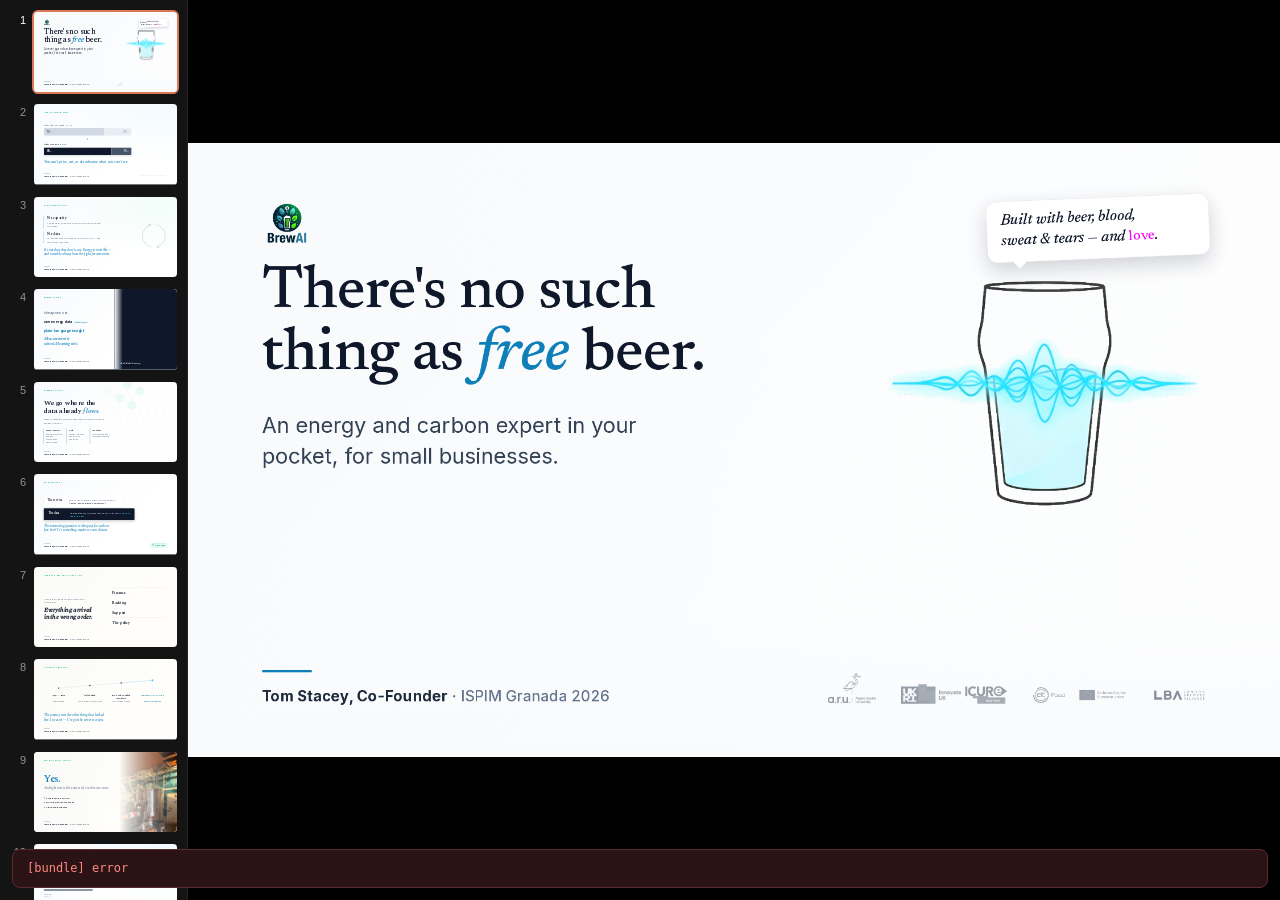
==== ISPIM.html @ 9d988092 "Create ISPIM.html Presentation" ====
<!DOCTYPE html>
<html>
<head>
  <meta charset="utf-8">
  <title>BrewAI — Conference Deck</title>
  <style>
    * { margin: 0; padding: 0; box-sizing: border-box; }
    body { background: #F8FAFC; display: flex; align-items: center; justify-content: center; min-height: 100vh; font-family: -apple-system, BlinkMacSystemFont, sans-serif; }
    #__bundler_loading { position: fixed; bottom: 20px; right: 20px; font: 13px/1.4 -apple-system, BlinkMacSystemFont, sans-serif; color: #666; background: #fff; padding: 8px 14px; border-radius: 8px; box-shadow: 0 1px 4px rgba(0,0,0,0.12); z-index: 10000; }
    #__bundler_thumbnail { position: fixed; inset: 0; width: 100%; height: 100%; display: flex; align-items: center; justify-content: center; background: #F8FAFC; z-index: 9999; }
    #__bundler_thumbnail svg { width: 100%; height: 100%; object-fit: contain; }
    #__bundler_placeholder { color: #999; font-size: 14px; }
  </style>
  <noscript>
    <style>#__bundler_loading { display: none; }</style>
    <div style="position:fixed;bottom:12px;left:12px;font:13px/1.4 -apple-system,BlinkMacSystemFont,sans-serif;color:#999;background:rgba(255,255,255,0.9);padding:6px 12px;border-radius:6px;box-shadow:0 1px 4px rgba(0,0,0,0.08);z-index:10000;">
      This page requires JavaScript to display.
    </div>
  </noscript>
</head>
<body>
  <div id="__bundler_thumbnail">
  <svg viewBox="0 0 1200 800" xmlns="http://www.w3.org/2000/svg">
    <rect width="1200" height="800" fill="#F8FAFC"></rect>
    <!-- pint glass -->
    <path d="M515 250 L685 250 L660 590 L540 590 Z" fill="none" stroke="#1E293B" stroke-width="9" stroke-linejoin="round"></path>
    <!-- liquid -->
    <path d="M548 430 L652 430 L660 585 L540 585 Z" fill="#38BDF8" opacity="0.28"></path>
    <!-- energy waveform -->
    <polyline points="360,430 470,400 520,455 560,395 600,360 640,455 680,400 720,415 840,430" fill="none" stroke="#0E84C7" stroke-width="11" stroke-linecap="round" stroke-linejoin="round"></polyline>
  </svg>
</div>
  <div id="__bundler_loading">Unpacking...</div>

  <script>
    
document.addEventListener('DOMContentLoaded', async function() {
  const loading = document.getElementById('__bundler_loading');
  function setStatus(msg) { if (loading) loading.textContent = msg; }

  // Error sink persists across replaceWith since it's on window, not the DOM.
  window.addEventListener('error', function(e) {
    var p = document.body || document.documentElement;
    var d = document.getElementById('__bundler_err') || p.appendChild(document.createElement('div'));
    d.id = '__bundler_err';
    d.style.cssText = 'position:fixed;bottom:12px;left:12px;right:12px;font:12px/1.4 ui-monospace,monospace;background:#2a1215;color:#ff8a80;padding:10px 14px;border-radius:8px;border:1px solid #5c2b2e;z-index:99999;white-space:pre-wrap;max-height:40vh;overflow:auto';
    d.textContent = (d.textContent ? d.textContent + String.fromCharCode(10) : '') +
      '[bundle] ' + (e.message || e.type) +
      (e.filename ? ' (' + e.filename.slice(0, 60) + ':' + e.lineno + ')' : '');
  }, true);

  try {
    const manifestEl = document.querySelector('script[type="__bundler/manifest"]');
    const templateEl = document.querySelector('script[type="__bundler/template"]');
    if (!manifestEl || !templateEl) {
      setStatus('Error: missing bundle data');
      console.error('[bundler] Missing script tags — manifestEl:', !!manifestEl, 'templateEl:', !!templateEl);
      return;
    }

    const manifest = JSON.parse(manifestEl.textContent);
    let template = JSON.parse(templateEl.textContent);

    const uuids = Object.keys(manifest);
    setStatus('Unpacking ' + uuids.length + ' assets...');

    const blobUrls = {};
    await Promise.all(uuids.map(async (uuid) => {
      const entry = manifest[uuid];
      try {
        const binaryStr = atob(entry.data);
        const bytes = new Uint8Array(binaryStr.length);
        for (let i = 0; i < binaryStr.length; i++) bytes[i] = binaryStr.charCodeAt(i);

        let finalBytes = bytes;
        if (entry.compressed) {
          if (typeof DecompressionStream !== 'undefined') {
            const ds = new DecompressionStream('gzip');
            const writer = ds.writable.getWriter();
            const reader = ds.readable.getReader();
            writer.write(bytes);
            writer.close();
            const chunks = [];
            let totalLen = 0;
            while (true) {
              const { done, value } = await reader.read();
              if (done) break;
              chunks.push(value);
              totalLen += value.length;
            }
            finalBytes = new Uint8Array(totalLen);
            let offset = 0;
            for (const chunk of chunks) { finalBytes.set(chunk, offset); offset += chunk.length; }
          } else {
            console.warn('DecompressionStream not available, asset ' + uuid + ' may not render');
          }
        }

        blobUrls[uuid] = URL.createObjectURL(new Blob([finalBytes], { type: entry.mime }));
      } catch (err) {
        console.error('Failed to decode asset ' + uuid + ':', err);
        blobUrls[uuid] = URL.createObjectURL(new Blob([], { type: entry.mime }));
      }
    }));

    const extResEl = document.querySelector('script[type="__bundler/ext_resources"]');
    const extResources = extResEl ? JSON.parse(extResEl.textContent) : [];
    const resourceMap = {};
    for (const entry of extResources) {
      if (blobUrls[entry.uuid]) resourceMap[entry.id] = blobUrls[entry.uuid];
    }

    setStatus('Rendering...');
    for (const uuid of uuids) template = template.split(uuid).join(blobUrls[uuid]);

    // Strip integrity + crossorigin — blob URLs from a file:// document inherit
    // a null origin, so crossorigin forces a CORS fetch that SRI then rejects.
    // The manifest bytes are ours; SRI protects against CDN compromise, not this.
    template = template.replace(/\s+integrity="[^"]*"/gi, '').replace(/\s+crossorigin="[^"]*"/gi, '');

    const resourceScript = '<script>window.__resources = ' +
      JSON.stringify(resourceMap).split('</' + 'script>').join('<\\/' + 'script>') +
      ';</' + 'script>';
    // Inject after <head> so the DOCTYPE stays first; prepending the script
    // would push the parser into quirks mode. DOMParser always emits a <head>
    // (synthesizing one if the source HTML omitted it) but may carry
    // attributes through, so match the full opening tag. slice() rather than
    // replace() keeps us clear of $-pattern substitution in resourceScript.
    const headOpen = template.match(/<head[^>]*>/i);
    if (headOpen) {
      const i = headOpen.index + headOpen[0].length;
      template = template.slice(0, i) + resourceScript + template.slice(i);
    }

    // Parse the template and swap the root element. Scripts inserted via
    // DOMParser/replaceWith are inert per spec — re-create each with
    // createElement so they execute, awaiting onload for src scripts to
    // preserve ordering (React before ReactDOM before Babel before text/babel).
    const doc = new DOMParser().parseFromString(template, 'text/html');
    document.documentElement.replaceWith(doc.documentElement);
    const dead = Array.from(document.scripts);
    for (const old of dead) {
      const s = document.createElement('script');
      for (const a of old.attributes) s.setAttribute(a.name, a.value);
      s.textContent = old.textContent;
      // text/babel scripts with a src: fetch and inline. transformScriptTags
      // does XHR against the src, but blob:null/ from a file:// origin is
      // silently dropped. Inlining makes it a plain inline babel script,
      // which transformScriptTags handles unconditionally.
      if ((s.type === 'text/babel' || s.type === 'text/jsx') && s.src) {
        const r = await fetch(s.src);
        s.textContent = await r.text();
        s.removeAttribute('src');
      }
      const p = s.src ? new Promise(function(r) { s.onload = s.onerror = r; }) : null;
      old.replaceWith(s);
      if (p) await p;
    }
    // Babel standalone auto-transforms type=text/babel on DOMContentLoaded,
    // which fired before we swapped the document. Trigger manually if present.
    if (window.Babel && typeof window.Babel.transformScriptTags === 'function') {
      window.Babel.transformScriptTags();
    }
  } catch (err) {
    setStatus('Error unpacking: ' + err.message);
    console.error('Bundle unpack error:', err);
  }
});

  </script>

  <script type="__bundler/manifest">
{"c7e0c570-17ff-48c8-aaf6-344c19794907":{"mime":"image/svg+xml","compressed":true,"data":"H4sIAAAAAAAAE8WdXXMbxxFF/woKfjWWu1h8pkxXxckfSSWKxLJCqiyWaf/7YPr2TJ+GWHlL68Xu4V6Z5y6xOEPUav3T198/bv74z+fnr4/bT6+vX/7y8PD29ja9rdPLbx8f9vM8P9wS283vTx/efnn543E7b+bNMh/aPy7zdvP29K/XT4/b9pXt5tOHp4+fXtvqdujnn768fP7z48vz5svL0/Pr7b+/W+bzdPhxt+wP07zZHdfp/OPuusa8Lm1WarbxtEzL+LoW7Q9sN/9++vz5cfv88vxhu/n6+tvLrx8etz9cD39df7n0L+xevvzjn0+vf96YpzW+2omnww3xwRm/hb19/04KUHC2wHzPHtECxHQ6cXY2PG1xNsFZirlfDtOlY+5Pl+nomD4bkULzPXzpj3zd76d9B13Px+nqoD4bkkLzPX7UKgA97K/tuwn0cFkbtYH6bEgKzff4UasA9Lie2nfzy+g6T6d+HWn2F2MLzff4UasA9HQ4TGsHPV0v7eI3UJ8NSaH5Hj9qFYCej0u7dAV6mY/tDcBAfTYkheZ7/KhVAHo5XtulK9Drsm9vAQbqsyEpNN/ho1YB6PV0iotpmffzuJr6wqAUm+8KoFgB6u29fI3raVn253FB9UV/z1/9kkod2K4Ad/eOLdu/T/upq1L2l6P0ZZfaXEIIwPAkaMA4wG1jUINHFYYgNRmLAv5iHdSlp5AWDDdqMhoFJPwg901BDSMFGFrUZDQKyPVB7vsBMP4wz3+/Xv6mJZmWE9B76Fv0w7fkx/9tehgxPKnJGBWQ/KOPbxBqzi5lGIrUpKvIAr5/HuS+N6hhpAfDjpqMRgEpP8h9W1DDmBQYYrTJaBQwRpD7jqCGMbkvjGiT0SigHQnItRmoYbxTHlRoo79FWkYbEtBrL1DEmZS9XBa/cnwUpzL9HR782gnUkCZBw4k2LsfjNLy9XE7T+FW9HxmSKkAdmg5MULajjkj2kS0ApKdhb5wwnklQfgNZLiPqG1K3UYxKCD1VqnwJ0ODwuo3CUUKYCX+0KsCkriFxG4WjhDAT/mhVgEljw+M29hdmSwgz4Y9W3+0VS5VD8DYKUgm/2FhqdC04x7A5HK9ROEoIM+GPVgWYEDo0r1E4SgiT+NGqABM+p+Z9FpAyAmWB6FUAmoRO0WseNljH5ZU6oFwB7O5djbZpf7i9Bl2i+/N1GpsBPwCfFXACkyIlEUmjwChVAEk30pmaxaOMMElfezqpR2pTs4iUESkboNl3MwC9SZ9qFqcy4mcv9C0401QnlapZRMqIlA3QrICUnqQ/Nfs1ZhmRsgGaFZBSlVSoZhEpI1I2QLMC0mRLWtRmESkjUjZAswLSpEtq1GYRKSPS1CCaFZDe2TJ51Bb9DdViok0tol0FbbK+PgNwWi2cVrHhBfaIhgW8WfJ0qs3roX2s4aH1bB8dSGn9SPitgDY8D1KAtuNOSfwIFzAmy9P+OG08nwAt5UyOp/ttFpAy4kz8pT/1ZHNa3mYRKSPS1CCaFZAmm9PyNotIGZGmBtHsu+2zkuPpfpv7i7RlxJ96Rd+CM50cT/fbLCJl/Cpjg2hWQErH0/2aRaSMSFODaFZASsfT/ZpFpIxI2QDNCkjp9yR+X4hJKbGyA7oVsGa7J+9rMZSwjusq1WDBAt7duz5t02GNO/[base64]/PHo31iIHn1I2GyAtowOkgB2o47JfEjXMCYfE7P47TxfAK0lDPZnJa3WUDKiDPxl/7Uk81peZtFpIxIU4NoVkCabE7L2ywiZUSaGkSzAtJkc1re5v5ybBmRpgbRrIA02ZyWt1lEyvj1xAbRrICUNqflNYtIGZGmBtGsgJQ2p+U1i0gZkbIBmhWQ0uRJ8b4Qk1JiZQd0K2DNHk+G12K8+a/juko1WLCAd/euOXUjXrufUcdPx7aVGXcSzlPeDxRwApPiJBFJo8AoVQBJPVKb/d47u0HUMsIkfe3ppB6pzX77XSNSRqRsgGYFpNQjtdnvwGtEyoiUDdCsgJR6pDb7TXiNSBmRsgGaFZBSj9Rmv+POribLiJQN0KyAlHqkNvtNd41IGZGyAZoVkCY9Upt+310jUkakbIBmBaRJjpSm33rXiJQRaWoQzQpI78SYlOl33+mt02KiTS2iXQVtErx+03fa/[base64]/irgBCbFSSKSRoFRqgCSeqQ2NYtHGWGSvvZ0Uo/[base64]/pTz3ZnJbXbETKiDQ1iGYFpMnmtLxmI1JGpKlBNCsgTTan5TX7y7FlRJoaRLMC0mRzWl6zESnj1xMbRLMCUtqclvfZiJQRaWoQzQpIaXNa3mcjUkakbIBmBaQ0eVJ8XxiTUmJlB3QrYM0eT4b3RX/[base64]/oV4GbXK9f+h3XF8L1ZwQMFbBJdCwAzmZPIvXFxW7/V2xZFvuooJvMj8FrBcgheOKStiU6amqBP1AAmhSf3M/Tl84saWthk+ST/X1hTP4oIMHmGrUvgiT6tAPwhUH5k3+Em4ugYgFukn3aBfjCoPzxP8LNRVCxADcJP+0EfOEvUHsGkHBzEVQswE3ST7sBXxiUPwjIL7RUBBULcCn+tCPoC4PypwEJNxdBxQJcyj/tCvrCoPyRQMJNRVixAJfyz9uCsTIsfyqQgFMVliwAzvrPO4O+6qZY44LLbVLT/wN0+78H/fxf/aks8WVoAAA="},"935e0eac-1ace-4b3b-9356-abe770cc84ca":{"mime":"image/png","compressed":false,"data":"[base64]/F7EJ1gNTH0rImLwIUCAAAECBAgQIECAAAECBAiMsUDj3MVGO6VjIdROvjiMWkxrYXt7o7m6tPHiPb8TIECAAAECBAgQIDC5AnFyh2ZkBAgQIECAAAECBAgQIECAwCQKnDl/+VSt3b6UUpjOxvdS8HnAmDdDDM2U0vIfW607D1aXHh/[base64]/19hD+zILT+mxG+36sJECBAgAABAgQIEMgpUM/ZXnMCBAgQIECAAAECBAgQIECAQG6BzsrLqRD/MSs0qhWgL4whnjjx01M//OZf1//[base64]/[base64]/dWFv7d038hpL/M/i0W8o4srD1z/vKpQmopQoAAAQIECBAgQIDAwAWmBv4GLyBAgAABAgQIECBAgAABAgQI7CeQYiM7DzTfJ4blre3t9x+sLj1+sdC9lcU72bU7jXMXb7dT+E32/eiLz/Tye63Vms6ef9hLG88SIECAAAECBAgQIDAaAStBR+PurQQIECBAgAABAgQIECBAoNICjZm5E1kAejwfQlq8d3fhV/sFoHvrNu8uNFO99ovsWrZitP9Pillo60OAAAECBAgQIECAwFgICEHHYpp0kgABAgQIECBAgAABAgQITJZAu17Pt7VsCo+2Wq0Pu1W5v3zrYQrpWrfP7/tcO7y973UXCRAgQIAAAQIECBAonYAQtHRTokMECBAgQIAAAQIECBAgQKAKArWTeUaZYvr4VStAX6x/f2XxdsjC0xevd/177pWrXb/JgwQIECBAgAABAgQI5BQQguYE1JwAAQIECBAgQIAAAQIECBAYvsAfW63OeZ+9f2K81Xuj71ucOX853wrW70v5RoAAAQIECBAgQIDAAAWEoAPEVZoAAQIECBAgQIAAAQIECBA4QCCmPGHieq+rQJ/2ohbT2tPv/[base64]/N1V5jAgQIECBAgAABAgSGJiAEHRq1FxEgQIAAAQIECBAgQIAAAQJPBXa2lc2/svJkJwg9c/7yqad19/s5PTt/JYb4V/vd6+VaTKnZy/[base64]/fepi9eX00b+/trSmkm7218DQBAgQIECBAgAABAqMUEIKOUt+7CRAgQIAAAQIECBAgQIBAxQXGIlzMzi69v7J4u+JTZfgECBAgQIAAAQIExkpACDpW06WzBAgQIECAAAECBAgQIEBgsgSehIulXg2aYvp4stSNhgABAgQIECBAgMDkC0xN/hCNkAABAgQIECBAgAABAgQIEDhIYPdcztb1FMLCqFY71mK41k7h7w7q44ivr4/KpTPus+cu/iak+HCr9d3NB6tLj0ds4fUECBAgQIAAAQIExkagPjY91VECBAgQIECAAAECBAgQIECgMIHTM3PHfvzTt/+3mML/GkI8EVN8+0c//tnt33/95VZhL+my0Ma/rm+c+OmpH2aP//sumwztsVSvzT367w//x9BeuOdFZ2bnL8UQ/0t2qTEVa//pjbdObnzz1fp/3/OIrwQIECBAgAABAgQIHCBgO9wDYFwmQIAAAQIECBAgQIAAAQKTKjA9O3/lSH3qX7Lwc/7ZGGM4fqT+2pVnvw/5y7fb250tZ0u1LW52Xumv7y/fejhkip3XdULqLJi++uzd2fxk8/U3Z2fnv+is3n123RcCBAgQIECAAAECBPYViPtedZEAAQIECBAgQIAAAQIECBCYOIHGuYuNdjt8GnYCtX2Ht1lrbf+8ubq0se/dAV9szMydaNen/jF7zdEBv6qL8mnx3srie108OJBHzs5e+iCElP076JMWt1qtD22Re5CP6wQIECBAgAABAlUXEIJW/S/A+AkQIECAAAECBAgQIEBg4gV2w8X6J9lKwulXD3a04d/[base64]/sZ0Xl+r2VhZ8Ps78vvms3wK3/prvVqy+27u/3GNK1tZXFm/21LqbVzpbFKfxdf9XSWq3Ven9U2xn312etCBAgQIAAAQIECAxGoD6YsqoSIECAAAECBAgQIECAAAECoxDobKV6/Kd/+kUWgP7P2fuP9NmHHx1/6+Q3j75af9hn+9zNfv/1l1vffLW+8MZbb3dqNXIXPLzAeqrX5u7dXVg+/LHB3z3+k1NZ8Bt+1N+b4olUq13pmH3z1cO1/mpoRYAAAQIECBAgQGAyBGqTMQyjIECAAAECBAgQIECAAAECBDoCfwjhcbaV6g/zanRWkXZWY+atk7d957zLWmv7z0JIi3lr7dN+s7P6s7Pq9f7yrZEFvk/71Vm9m30/+fR3PwkQIECAAAECBAgQ6F/AStD+7bQkQIAAAQIECBAgQIAAAQKlE+isoMxWcT7OQszuz5TcfxRHpmr1bDXm6FcUbnz95eNsVeidN3/8s4VUi1nAG09kXe53lWuWp4ZHKaZrf2y1/pf/57/+n6VYMdkJnDPv/yvXuDrzmI1tq739fufvoPOrDwECBAgQIECAAIGqCjgTtKozb9wECBAgQIAAAQIECBAgMNECZ2fnvyjiPM3OKsyynTF5dvbSB1nal/3r75Ot/Px3/bUcXKvpcxc/Sim8k/cNKaRf319ZvJ23jvYECBAgQIAAAQIExl3AdrjjPoP6T4AAAQIECBAgQIAAAQIE9hGoxXhjn8s9X2rX65/03EiDngQ657gWEYBmwfCaALQneg8TIECAAAECBAhMsIAQdIIn19AIECBAgAABAgQIECBAoLoCzbsLzSwUK+AczTjdOHexUV3JwY+8qKA51evXBt9bbyBAgAABAgQIECAwHgJC0PGYJ70kQIAAAQIECBAgQIAAAQI9C2y1Wh9mjTZ7bvhCg3Y7fPrCJb8WJLAbMMfp/OXS4v3lWw/z11GBAAECBAgQIECAwGQICEEnYx6NggABAgQIECBAgAABAgQIvCTwYHXpcXYu6Gcv3ej1QgzHp2fnr/TazPOvFigoYN58Eni/+oWeIECAAAECBAgQIFARASFoRSbaMAkQIECAAAECBAgQIECgmgL3Vm7fCCk8yjv6FOLV0zNzx/LW0f57gbOzlz4IWcD8/ZV+v8XPdgPvfttrR4AAAQIECBAgQGDyBISgkzenRkSAAAECBAgQIECAAAECBJ4XiKmzLW7ez9HXp6au5i2i/a7AbqCc3s3tkQXcO0F37kIKECBAgAABAgQIEJgsASHoZM2n0RAgQIAAAQIECBAgQIAAgZcE7q0s3gkhrb10o8cLKYV3zpy/fKrHZh7fR+BIvf5RdvnoPrd6u1RMwN3bOz1NgAABAgQIECBAYAwEhKBjMEm6SIAAAQIECBAgQIAAAQIE8gqkev1a3hqd9rHVul5EnSrX2A2S43x+g7S2G3Dnr6QCAQIECBAgQIAAgUkTEIJO2owaDwECBAgQIECAAAECBAgQ2Efg/vKthzGGz/e51eOlOH12dv5Cj408vkegqCC51mq9v6esrwQIECBAgAABAgQI7BGY2vPdVwIECBAgQIAAAQIECBAgQGCCBb7d3v74SH3qYjbEfNuwptjZyjXbYnewn865mT+YmjrVSulEDLU3Qmi/mb3xjZDSmyH2/+4sxP1it3Wt2flZi2mtVas97gTF/VftruVugBynu3v64Kc6gXZzdWnj4CfcIUCAAAECBAgQIFBtgRz/X4Zqwxk9AQIECBAgQIAAAQIECBAYR4Hp2fkrKcQCtrSNN+6t3L5RlEFjZu5Eu17PzhutnczCzka28W7n7NF8YW1/nVvPzk9dz/4Lk9/GGNebdxd2gtL+Sj3fqhPqHqlN/d9ZgHv8+Ts9/7a51dr+0werS497bqkBAQIECBAgQIAAgYoICEErMtGGSYAAAQIECBAgQIAAAQIEngqc/YuLvx11ENcJPVv1eiP7LyYaIcVGAf15OrwB/ExrWTjb7KwYzROKnp299EEWsGb/8n1iSNfWVhZv5quiNQECBAgQIECAAIHJFhCCTvb8Gh0BAgQIECBAgAABAgQIEHhJoHHuYqOdwt+9dKPnC2nx3srie902O3P+8qnYSuezILBzpmi24nMsP5tZYNtMKS3/sdW60+1qzN2VrlP/mI047+rW9XsrCz8fSzmdJkCAAAECBAgQIDBEASHoELG9igABAgQIECBAgAABAgQIlEVg91zM/GdT1mL45WGrIzvBZ63dvpTa4UK5V3v2OTMxLHcTiGben2Zb/M73+ZZnzV7l/exBXwgQIECAAAECBAhUXEAIWvE/AMMnQIAAAQIECBAgQIAAgWoKPFmZ+M/5R5/WstWgv9hbp3P25ev1+sXs7NFL2fVxXfG5d0hdfk+LtRhvvxgKF7byNgtc791d+FWXnfEYAQIECBAgQIAAgUoLCEErPf0GT4AAAQIECBAgQIAAAQJVFijqjMoU0q/vryze3t3utvVuESsex3peUngUY/r021ZrobNdbmGrblvbf9ZcXdoYaxudJ0CAAAECBAgQIDAkASHokKC9hgABAgQIECBAgAABAgQIlE2gs2LzSH3qX7J+5TunMgv9Qky/y8LP6bKNccT92Tk/NKSQnYOa9xNv3Fu5fSNvFe0JECBAgAABAgQIVEWgXpWBGicBAgQIECBAgAABAgQIECDwvMDvv/5y6/hbJ/9HDDFfSBc7IWo88Xx1v2UCR7J/Py1AYnOrtf2fO/[base64]/LLd1wZtUAtRueAjnoSvJ8AAQIECBAgQGAsBYSgYzltOk2AAAECBAgQIECAAAECBIoVqG1vd1aDbhZbVbV8AmlxJ6DOV0RrAgQIECBAgAABApUUEIJWctoNmgABAgQIECBAgAABAgQIPC/[base64]/ot3Y/b732vd3R/4tG+dWe/s/PFhdejzyvugAAQIECBAgQIAAgTEVEIKO6cTpNgECBAgQIECAAAECBAgQGJTA2dn5L7KtcfeEhoN602F101qMcb2d0sNOyDmoszFPz8wd+8HU1KndkLT9ZhauNkIMxw/r2eDvpb+8t7J4Z/Dv8QYCBAgQIECAAAECkysgBJ3cuTUyAgQIECBAgAABAgQIECDQl8CZ85dPxVb7H/pq3HejtBZCrVmLaW1QgWe3XesEo0fq9c5q0QvDD0XTWhaA/qLbvnqOAAECBAgQIECAAIH9BYSg+7u4SoAAAQIECBAgQIAAAQIEKi2QrQb9NFsNOj9QhBiWU0rLf2y17pR569dOKFxrtaZTiJcyj5ODNEn12n+8v3xrZ6vfQb5HbQIECBAgQIAAAQKTLiAEnfQZNj4CBAgQIECAAAECBAgQINCHwO5qyKl/yZoe7aP5IU3SWgphoezB50EDaMzMnUhTU++mdrZKtPBtc9Nitgr0vYPe7ToBAgQIECBAgAABAt0LCEG7t/IkAQIECBAgQIAAAQIECBColMDZ2UsfhJCyf7k/mzGGhbi9/VlzdWkjd7WSFMhWy17IunKloPNTN7da239a5hWxJWHXDQIECBAgQIAAAQJdCQhBu2LyEAECBAgQIECAAAECBAgQqKbA2b+4+Nu+Vzym8CjF9PG4rvrsdsY7q0Pb9frVfNsHxxv3Vm7f6PadniNAgAABAgQIECBA4HABIejhPu4SIECAAAECBAgQIECAAIFKC+yudox/0xPCk/Dz/sri7Z7ajfnDfYehmde9v194e8yHr/sECBAgQIAAAQIESiUgBC3VdOgMAQIECBAgQIAAAQIECBAon0AWhH7R1ZavFQ0/X5yxXsPQWgy/bN5daL5Yx+8ECBAgQIAAAQIECPQvIATt305LAgQIECBAgAABAgQIECBQCYHdUG/qnw8Z7GYWkn5mO9fnhZ6EoZ8cHiCntXsri794vqXfCBAgQIAAAQIECBDIK1DPW0B7AgQIECBAgAABAgQIECBAYLIFNr7+8vGJn576YTbKf//ySNPiVqv1n/7f//p//LeX71X7Ssftm6/WF9786am1lMJ/yM5WPfqiSK3V+mXnuRev+50AAQIECBAgQIAAgXwCVoLm89OaAAECBAgQIECAAAECBAhUQuD0zNyxI/Wpf8kG+zTIW8+2cb1mG9fup//s7KUPQkjvPjWMMXy+dnfhw+4reJIAAQIECBAgQIAAgW4FrATtVspzBAgQIECAAAECBAgQIECgwgK///rLrRNvnfw229r1z7N///u9lYX/vPGv6xsVJul56N989XDtzR//[base64]/FVisLOGsnY0w/TCmd3B1gnM410BQehZh+F2J8HFJ8GEP7cYxx/Q/b2w8frC49zlVbYwIECBAgQIAAAQIESiEgBC3FNOgEAQIECBAgQIAAAQIECBCotkAn8Ky1WtMphLdDiJ2w80ngOXSXzRDSwyx4zVaOtte3Wq2mYHToc+CFBAgQIECAAAECBHILCEFzEypAgAABAgQIECBAgAABAgQI9CqwJ/S8kIWe+VZ29vryXp/[base64]/[base64]/7UoI6d2s8dGeC2hQtMB6CunmH1utOw9Wlx4XXVw9AgQIECBAgAABApMoIASdxFk1JgIECBAgQIAAAQIECBAg0KfAmdn5SzHFqyGG432W0GyQAjEsh5QW7q0s3hnka9QmQIAAAQIECBAgMO4CQtBxn0H9J0CAAAECBAgQIECAAAECBQiMUfi5nq1QfRxjXE8p/tvu0NvrtRgPXSHZTnH6e6Z2Y/[base64]/[base64]/G8eVis8C0RQuZpZlCJK7m9IYllNKywLR7rg8RYAAAQIECBAgMP4CQtDxn0MjIECAAAECBAgQIECAAAEC+wrsnPcZOmFdnN73gWFezEK4kNLCvZXFO8N87SDfdXZ2/kJWP/tXgnC5+4FuZiuBl7PH70zSXHQ/fE8SIECAAAECBAhURUAIWpWZNk4CBAgQIECAAAECBAgQqIRA5zzLdv21i1ngeLkEW7fuBG61VuvjcVz12e0fTGeb4T+p1y9k/yVLOQLnbjsewu78xHi7eXeh2X0zTxIgQIAAAQIECBAov4AQtPxzpIcECBAgQIAAAQIECBAgQOCVAqVa9bkTrsXPtlrf3azaWZSdEDrV6+dTiu+VIIR+5d/NsweebFPcrtVul/l81mf99YUAAQIECBAgQIDAKwSEoK8AcpsAAQIECBAgQIAAAQIECJRVoHHuYqOd0qVsO9bzWR9LcT5ljOHzb7e3P65a+Lnf38iz80Pb2Za5MRzf75lSXhvzc1tLaapTBAgQIECAAAECQxcQgg6d3AsJECBAgAABAgQIECBAgED/AqUN1rIzP2vb29cmedvb/[base64]/51sPemnn6IIHGzNyJNDX1bhq380N3ByQQPWhiXSdAgAABAgQIEBiZgBB0ZPReTIAAAQIECBAgQIAAAQJVFngWesbYyLZF7az6PDoOHjGGz7/d3v74werS43Ho7zj2sfO3kZ3B+W65VwEfKCsQPZDGDQIECBAgQIAAgWEKCEGHqe1dBAgQIECAAAECBAgQmGCBJ8HN9RjjekqpWWu1HjZXlzYmeMhdD62z7ekPpqZOtVPMVni2s8Aznsoaj0XouWeQmymka/dXFm/vuebrgAXOzs5nWyLvbIs8P+BXDaK8QHQQqmoSIECAAAECBAh0JSAE7YrJQwQIECBAgAABAgQIECDwKoHGuYuNdgp/98JzmyGkbMvUWjML/7ItVOsbk76Famdb0zA1dWIn8IzpVGiHt0MMx19wGbdfbX874hnrBOl/Uq9fyP5HBuezlcPnR9ydfl4vEO1HTRsCBAgQIECAAIG+BYSgfdNpSIAAAQIECBAgQIAAAQJ7BQ4IQfc+svf7ehYMboQUH6bQ/qYe48YftrcfjtMWq52Vr/V2+9iT1Z1vZoN7Y0xXeO6dl32+p7WtVutX4zQ3+wxioi51AtHX6/WLKcRL2cBOjuHgdgLRdr2+Nun/o4gxnBtdJkCAAAECBAhMjIAQdGKm0kAIECBAgAABAgQIECAwWoEeQ9DDOruerR59vLutbvy3GNo73zsNWrXa40GHJk+3ru28r53SsWwV627I1FnVufP7WG5l2xlOH5+0eG9l8b0+GmoyJIHOyuNshfX5lOJ7Y7niOIVHsRbutGu124P+z/aQpsRrCBAgQIAAAQIESiIgBC3JROgGAQIECBAgQIAAAQIExl2gwBC0e4osQAkx/a77Bgc92Tmr02evQIzh87W7Cx/uveZ7uQU6q5Nr7fal1M7OEB3HLZifBKKdM4Wz8P1OubX1jgABAgQIECBAoOwCQtCyz5D+ESBAgAABAgQIECBAYEwERhKCjonNuHUzhfTr+yuLt8et3/r7vUAnEI2t1rvZFs2d80OPfn9nbL51zhNeznp7J9uOuWk75rGZNx0lQIAAAQIECJRGQAhamqnQEQIECBAgQIAAAQIECIy3gBB0vOfvae8FoE8lJufn2dn5C9losn9jG4hmXQ/L2QrR5XoWiDZXlzYmZ3aMhAABAgQIECBAYFACQtBByapLgAABAgQIECBAgACBigkIQcd/wgWg4z+HrxrBRASiIWTnBsc7qR6XnSP6qhl3nwABAgQIECBQXQEhaHXn3sgJECBAgAABAgQIECBQqIAQtFDOoRdzBujQyUf6wtMzc8f+pF6/EGO2OjSFzpa54/nZPRe4mXX+jnNEx3MK9ZoAAQIECBAgMCgBIeigZNUlQIAAAQIECBAgQIBAxQSEoOM84WkxC5DeG+cR6Hv/AhMTiHYIsm1zY0rN7DzUZdvm9v83oSUBAgQIECBAYBIEhKCTMIvGQIAAAQIECBAgQIAAgRIICEFLMAl9dSGtZQHoL/pqqtHECUxUIJptm5utcF7L/suvO827C53Voj4ECBAgQIAAAQIVEhCCVmiyDZUAAQIECBAgQIAAAQKDFBCCDlJ3YLXXt1rbv3iwuvR4YG9QeGwFJiwQ3cxWiTZTSsv1VqtplejY/lnqOAECBAgQIECgawEhaNdUHiRAgAABAgQIECBAgACBwwSEoIfp5L63GUJaTiE0CzzDcTPVa7+4v3zrYe7eKTDxAhMWiGb/cQqPYi3cyULRprNEJ/7P1wAJECBAgACBigoIQSs68YZNgAABAgQIECBAgACBogWEoEWLprUQas1Uj8tPg8oz5y+fiq32PxTzpvSXwp9iJKtWZeIC0Z0JTDvb5rbr9bWn/3mr2rwaLwECBAgQIEBg0gSEoJM2o8ZDgAABAgQIECBAgACBEQkIQfPC74aetZjWDjq/8Ozs/BchxOm8b8rOSfx87e7Ch3nraE9gMgPRYOtcf9oECBAgQIAAgQkQEIJOwCQaAgECBAgQIECAAAECBMogIATtYRayrThDLfw2pPjwsNBzb8UCfdfvrSz8fG9t3wkUJZAF9ReyWtm/eD77ebSouiOt0/nPa0zNznbUzhMd6Ux4OQECBAgQIECgJwEhaE9cHiZAgAABAgQIECBAgACBVwl0wrrsnL2TWWDwdhaEnMye7/yr7mdP4BlCe73Waj1sri5t9Apy9i8u/jbEcLzXdi8+n50D+h9t9/miit8HITCRgegu1Hq2mnqtc57oVqvVfLC69HgQfmoSIECAAAECBAjkExCC5vPTmgABAgQIECBAgAABAgS6ENg9y7J1Ijvj8mS2oupUSOlYEdu6dvHqYT6yHkLKwpDsHM/Q/qYe48ZB29r22qkzs/OXYoh/1Wu7l5+PN+6t3L7x8nVXCAxWoPN/A2rt9qXUzlaJFhDmD7a3PVcXivZMpgEBAgQIECBAYPACQtDBG3sDAQIECBAgQIAAAQIECBwg0DlP8AdTU6faO6FoFpDufNqN3Z/[base64]/P2sx/LKolan99kE7Ai8KNGbmTrTq9Ub2n7vzIYXOOaKT93kSimb/Jdxv2/X6mu2oJ2+KjYgAAQIECBAop4AQtJzzolcECBAgQIAAAQIECBAgQGBHIAtBv8i/dXBavLey+B5SAmUW6KwMP5IFolkfL2R/851AtEQrwQuV28y2zn7Y2Tq7FtNaGf7HFoWOTjECBAgQIECAQEkEhKAlmQjdIECAAAECBAgQIECAAAECLwrsnqXa/ocXr/f4+2attf3zQW/Z22OfPE7glQLPzhFNYTp7uNeV3q+sX7IHOmcKr6cQmqFef2i1aMlmR3cIECBAgACBsRQQgo7ltOk0AQIECBAgQIAAAQIECFRBIFsF+mm2Im4+31jjjXsrt2/kq6E1gdEKVGLb3OeJn60WzTYBX99qtZqj3pr7+e75jQABAgQIECBQfgEhaPnnSA8JECBAgAABAgQIECBAoIICu1uDTv1/OYe+udXa/[base64]/8m/qzIUsxBmTvRftq57EDNyn06q2BTZyVsOt/Oxn+kPhXO/sXF51aMhu3tDWcCV+4vw4AJECBAgACBTMBKUH8GBAgQIECAAAECBAgQIECgZAJnzl8+FVvtf8jXrfFdBdoZf63Vmt5Z2dcOb1dmu9N8E641gQMFajH8snl3oXngA24QIECAAAECBCZQwErQCZxUQyJAgAABAgQIECBAgACB8RaotduX8i5qG6dVoJ3tTFv1eiM74/H8znamrfbRbCVstrgtm0f/8+3x/mPWewIECBAgQIAAAQIjEhCCjgjeawkQIECAAAECBAgQIECAwEECqR0u5Av/0uKD1aXHB9Uvw/Vn5zhm2/5m25me3Mk68ya/ZRiYPhAgQIAAAQIECBAgUAoBIWgppkEnCBAgQIAAAQIECBAgQIDArkBnK9jQamdn/PX/qcV4u//Wg215dnY+C3jjxez8wvODfZPqBAgQIECAAAECBAhUWUAIWuXZN3YCBAgQIECAAAECBAgQKJ1A7q1wU3jUXCnX2X+nZ+aOHam/diWkdDkDP76zzW3p5HWIAAECBAgQIECAAIFJEhCCTtJsGgsBAgQIECBAgAABAgQIjL1ASmE6zyBiTJ/maV9k22fhZ0jvZgd8Hs23xW+RPVOLAAECBAgQIECAAIFJFxCCTvoMGx8BAgQIECBAgAABAgQIjI1A55zMzvmYeTocW63lPO2LaPtS+FlEUTUIECBAgAABAgQIECDQg4AQtAcsjxIgQIAAAQIECBAgQIAAgUEKtOr1Rsz3gvXm6tJGvhL5Wk/[base64]/sesIYECBAgQIAAAQIECBA4WEAIerCNOwQIECBAgAABAgQIECBAYGgCR7LzQPO8LNbCnTzte207fe7iRzurP3MeYtrrez1PgAABAgQIECBAgACBbgSEoN0oeYYAAQIECBAgQIAAAQIECAxcoHYyhOxEzT4/KaVmn017ataYmTvRrk/9Jlv9mfXXhwABAgQIECBAgAABAuUUEIKWc170igABAgQIECBAgAABAgQqJ9DOVoL2v6xyq9UaeAi6s/1tCr/JpuZo5abHgAkQIECAAAECBAgQGCsBIehYTZfOEiBAgAABAgQIECBAgMDECqT4Zt8ZaHYe6IPVpceDtDkzO38p2/72rwb5jv5rp7UY43pK8d9qMa31X0dLApMp8Ift7YeTOTKjIkCAAAECBAgcLCAEPdjGHQIECBAgQIAAAQIECBAgMDyBGI73/bI42K1wz87Of5qtUp3vu3+DaJgFvymmj//Yat0ZdAA8iO6rSYAAAQIECBAgQIDAYAWEoIP1VZ0AAQIECBAgQIAAAQIECLxS4Mk2s6987uAHar87+F6+OyUMQDdTSNfu//[base64]/f0jgABAgQIECBAgAABAgQITL5AjOmHeUbZXF0qNATdWQEayhSAhnUBaJ6/[base64]//eLtfm20I0CAAAECBAgQIECgugJWglZ37o2cAAECBAgQIECAAAECBMojcLTfrqQU/63ftk/bNc5dbMQQ/+rp72X5mZ2V+mlZ+qIfBAgQIECAAAECBAiMl4AQdLzmS28JECBAgAABAgQIECBAgEChAo2ZuRPtFH5TaNGdYmktxLCcp25stXK1z/NubQkQIECAAAECBAgQGG8BIeh4z5/eEyBAgAABAgQIECBAgEDFBVJof5OHoF2f6gSgfa9E3e/dMYbP760s/iKkdGy/+11dy7bCba4ubXT1rIcIECBAgAABAgQIECDwgoAzQV8A8SsBAgQIECBAgAABAgQIEBgngXqMfQeF0+cufpRSOFnkeFNIv75398k5nim+ma0G7e9TC7/tr6FWBAgQIECAAAECBAgQCEEI6q+AAAECBAgQIECAAAECBAiMUGBnO9oRvL9zDmi2De47Bb56M9Vrv7i/fOvhs5oxHH/2vdcvKX5fp9e2nidAgAABAgQIECBAoPICtsOt/J8AAAIECBAgQIAAAQIECBAYqcDU1Ilhv//[base64]/+dbDw9+dXnH/sNbx5GF33SNAgAABAgQIECBAgMBhAkLQw3TcI0CAAAECBAgQIECAAAECpReodRUWnp6ZO5ZCvFrEcGIMn99fWbxdRK1DapxszMydOOS+WwQIECBAgAABAgQIEDhQQAh6II0bBAgQIECAAAECBAgQIEBgcgSO1F+7ko3maP4RpbW1uwsfdlenlmur31Svn+/uPZ4iQIAAAQIECBAgQIDA8wJC0Oc9/EaAAAECBAgQIECAAAECBCZOoLMKNIT0bgED29xqtX7VfZ32evfPvvxkSvG9l6+6QoAAAQIECBAgQIAAgVcLCEFfbeQJAgQIECBAgAABAgQIECAwWIEUHvX/gnbjVW0LXAX6/oPVpcevet/T+7VWK8eZoFmVGI7vnGP6tKCfBAgQIECAAAECBAgQ6FJACNollMcIECBAgAABAgQIECBAgMDABGL63aBqF7UKtHMO6L2VxTu99LO5urSRPZ9vNWh2junuGHp5s2cJECBAgAABAgQIEKi6gBC06n8Bxk+AAAECBAgQIECAAAECYy4Qpw8bQEGrQDe/3d7++LD3HHQvC0/XDrrX5fWjr09NXe3yWY8RIECAAAECBAgQIEBgR0AI6g+BAAECBAgQIECAAAECBAiMWCDGmGu15KErJVO6nHd4KaRrvWyDu/d97Vrt9t7f+/meUnjnzPnLp/ppqw0BAgQIECBAgAABAtUUEIJWc96NmgABAgQIECBAgAABAgRKJJBS/Lc83fnB1NS+AeHZ2fkLnXM189QOIa3dX1nsO8i8v3yrcy5orpC30//Yal3PNw6tCRAgQIAAAQIECBCokoAQtEqzbawECBAgQIAAAQIECBAgUFKBdq6QMKV0ct+BxXhx3+s9XKzFeKOHx/d9NFtJenPfGz1djNM7oW5PbTxMgAABAgQIECBAgEBVBYSgVZ154yZAgAABAgQIECBAgACB0giken0jT2dSCG+/2L4xM3cipHD+xeu9/Z7WmncXmr21efnpnZWkKTx6+U6PV1L8qMcWHidAgAABAgQIECBAoKICQtCKTrxhEyBAgAABAgQIECBAgEB5BJ5sGZujQ/GllaBZsJozAA2hiFWgTweVYvr46fe+f2Zb+56dvfRB3+01JECAAAECBAgQIECgMgJC0MpMtYESIECAAAECBAgQIECAQMkF8myJe/L0zNyxveNLIV7a+3vv34tZBfr0vYWtBg3p3RfH+vQdfhIgQIAAAQIECBAgQOCpgBD0qYSfBAgQIECAAAECBAgQIEBgpAIpTwgajtTrjafd39kKN4SXVoc+vd/Nz2yL3YVunuvlmVotvNfL8wc8ezQbq21xD8BxmQABAgQIECBAgACBXQEhqL8EAgQIECBAgAABAgQIECBQAoEYwm/zdCPG+CwEbe0JRPusubmzcrPPxgc12zlfNIblg+53fz3ON85dfDbe7tt5kgABAgQIECBAgACBqggIQasy08ZJgAABAgQIECBAgAABAqUWyELMXCtBUwrTTweY1cp1HmiMxa8Cfdq32vb2taff8/[base64]/[base64]/sY8K0E3CzibtOvu12LIvxo0e1t7aup61y/1IAECBAgQIECAAAEClRAQglZimg2SAAECBAgQIECAAAECBMZFYBjb0R5skQZ6FuiL790NXNPii9d7/j1bAds4d7HRczsNCBAgQIAAAQIECBCYWAEh6MROrYERIECAAAECBAgQIECAwDgKtGu1zjaxI/rUmsN+cXaG6cfZOzfzvredgtWgeRG1J0CAAAECBAgQIDBBAkLQCZpMQyFAgAABAgQIECBAgACB8RcoZkvc/hxqMeU7k7SP1zZXlzZCiJ/10fTFJifPzM5fevGi3wkQIECAAAECBAgQqKaAELSa827UBAgQIECAAAECBAgQIFBigVFtifuH7e2hbof7dAq2Wt/dDLnPQs2i1BCvn56ZO/a0rp8ECBAgQIAAAQIECFRXQAha3bk3cgIECBAgQIAAAQIECBAoqUDc3i5iZWSvo9t8sLr0uNdGRTzfeW+KqbMtbt7P0denpq7mLaI9AQIECBAgQIAAAQLjLyAEHf85NAICBAgQIECAAAECBAgQmDCB3S1iw/pwh5VGsgr06RjvryxmZ6Hm3443pfBOY2buxNO6fhIgQIAAAQIECBAgUE0BIWg1592oCRAgQIAAAQIECBAgQKDkAimkm0PtYowjWQW6d4ypXr+29/d+v7fr9U/6basdAQIECBAgQIAAAQKTISAEnYx5NAoCBAgQIECAAAECBAgQmDCBP7Zad7IhbQ5tWCmOdCVoZ5z3l29lfUiL+cccpxvnLjby11GBAAECBAgQIECAAIFxFRCCjuvM6TcBAgQIECBAgAABAgQITLRA55zMGMPCRA9yn8FttVofZpdzh7/tdvh0n/IuESBAgAABAgQIECBQEQEhaEUm2jAJECBAgAABAgQIECBAYPwE4vb2Z+PX63w97oS/IcT8447h+NnZSx/k643WBAgQIECAAAECBAiMq4AQdFxnTr8JECBAgAABAgQIECBAYOIFmqtLG8VsD/tqqlpMa69+ajhP3Fu5fSOk8Cj/29K7p2fmjuWvowIBAgQIECBAgAABAuMmIAQdtxnTXwIECBAgQIAAAQIECBColECq1/OvihxDsVotvFdAt48eqdc/KqCOEgQIECBAgAABAgQIjJmAEHTMJkx3CRAgQIAAAQIECBAgQKBaAveXbz3MVoOWZpXmsPSbdxeaxYw7zp85f/nUsPrtPQQIECBAgAABAgQIlENACFqOedALAgQIECBAgAABAgQIECBwoEAtxhsH3pzgG7VW6/0ihhdbretF1FGDAAECBAgQIECAAIHxERCCjs9c6SkBAgQIECBAgAABAgQIVFSguFWRBwO2Ujpx8N3R3OmciRpj+Dz/2+P02dn5C/nrqECAAAECBAgQIECAwLgICEHHZab0kwABAgQIECBAgAABAgQqLTDo1aAx1N4oI/C329sfZ/3azN23FD86PTN3LHcdBQgQIECAAAECBAgQGAsBIehYTJNOEiBAgAABAgQIECBAgEDVBYaxGrSMxg9Wlx7HkDpBkOf4iwAAQABJREFUaL5PDMeP1F+7kq+I1gQIECBAgAABAgQIjIuAEHRcZko/CRAgQIAAAQIECBAgQKDyAoNcDRpj+mFZgddWFm9mfVvP37/0bmNmrnTb/[base64]/OVTvTw/7Gd3A+B4I/974/SZ2flL+euoQIAAAQIECBAgQIBAWQWEoGWdGf0iQIAAAQIECBAgQIAAAQIHCDwJAz874Hb/l1utUoegnYFttb67mf3IHQDHEK+fnpkr9RbA/U+klgQIECBAgAABAgQICEH9DRAgQIAAAQIECBAgQIAAgTEUKCoM3Dv0WoylD0EfrC49TiEVcS7q0SP1167sHb/vBAgQIECAAAECBAhMjoAQdHLm0kgIECBAgAABAgQIECBAoEICBYaBz9RSCtPPfinxl/sri7ezc1HX8ncxfdCYmTuRv44KBAgQIECAAAECBAiUTUAIWrYZ0R8CBAgQIECAAAECBAgQINClwE4YmMKjLh/v5rGT47JFbLZqtYCzQUNoT01d7wbGMwQIECBAgAABAgQIjJeAEHS85ktvCRAgQIAAAQIECBAgQIDAcwK1WnjvuQs5f/[base64]/ObRV+sPD31pSW5+89XDtTd+cupyiOFovi7FP//Rj3/217//+sutfHW0JkCAAAECBAgQIECgDAJWgpZhFvSBAAECBAgQIECAAAECBAjkFNhqfXczK5F7a9hON8ZpS9wdtpg+3PmZ7/85+vrU1NV8JbQmQIAAAQIECBAgQKAsAkLQssyEfhAgQIAAAQIECBAgQIAAgRwCD1aXHqeQruUo8X3TFM43ZuZOfH+h3N/urSzeCSHlPhc1pfDOOI273LOidwQIECBAgAABAgRGKyAEHa2/txMgQIAAAQIECBAgQIAAgcIE7q8s3s6KrRdRsF1/7WIRdYZVI9XrhQTA7Xr9k2H12XsIECBAgAABAgQIEBicgBB0cLYqEyBAgAABAgQIECBAgACBoQvUYigkDMxWVr57embu2NAH0OcL7y/fys4wTYt9Nt/TLE6fnZ2/sOeCrwQIECBAgAABAgQIjKGAEHQMJ02XCRAgQIAAAQIECBAgQIDAQQLNuwvNYsLAcPRI/[base64]/[base64]/zrg385LHFK+enpk7lreO9gQIECBAgAABAgQIDE9ACDo8a28iQIAAAQIECBAgQIAAAQIjEahqGPhgdelxCulabvQYjh+pv3Yldx0FCBAgQIAAAQIECBAYmoAQdGjUXkSAAAECBAgQIECAAAECBEYjUOUw8P7K4u1MfT2/fHq3MTN3In8dFQgQIECAAAECBAgQGIaAEHQYyt5BgAABAgQIECBAgAABAgRGLFDlMLAWQ/7VoCEcbU9NjdW5qCP+k/N6AgQIECBAgAABAiMVEIKOlN/[base64]/XUgrvNGbmTvTSxrMECBAgQIAAAQIECAxPQAg6PGtvIkCAAAECBAgQIECAAAECpREoKgzMAsUPxi0MrMVYxHbAoV2vf1KaCdURAgQIECBAgAABAgSeExCCPsfhFwIECBAgQIAAAQIECBAgUB2BqoaBzbsLzSy8Xcw/[base64]/9Zdbb7z19pGsfL5tXWM4euKtk4+/+Wr9nwbU1cLLfvPVw7U3fnLqcsj6nq94/PMf/fhnf92xzFdHawIECBAgQIAAAQIEihKwErQoSXUIECBAgAABAgQIECBAgMCYCtxbuX0jpPAob/dTiFdPz8wdy1tnqO1j6myLm/dz9Ei9/lHeItoTIECAAAECBAgQIFCcgBC0OEuVCBAgQIAAAQIECBAgQIDA+AoUFAa+PjV1dZwQ7q0s3gkhreXvc5w/c/7yqfx1VCBAgAABAgQIECBAoAgBIWgRimoQIECAAAECBAgQIECAAIExFygqDEwpvDNuYWCt1Xq/iOmLrdb1IuqoQYAAAQIECBAgQIBAfgEhaH5DFQgQIECAAAECBAgQIECAwEQIpHr9WhEDGbcwsLm6tBFj+Dz/2OP02dn5C/[base64]//+sutE2+d/DaE+D/lGlUMR9946+3wzVcP13LVGWLjb75a/6c3fnLqcsj6nvO1b7/545/97cbXXz7OWUdzAgQIECBAgAABAgT6FLAStE84zQgQIECAAAECBAgQIECAwKQKrK0s3gwpPMo/vvRuY2buRP46w6tQq4X3Cnjb0Xa9frWAOkoQIECAAAECBAgQINCngBC0TzjNCBAgQIAAAQIECBAgQIDAJAtUNQxs3l1oZitBl/[base64]/GoMlQIAAAQIECBAgUAIBIWgJJkEXCBAgQIAAAQIECBAgQIBAWQUKCwNjOD5uYeD9lcXb2bys55+b9EFjZu5E/joqECBAgAABAgQIECDQrYAQtFspzxEgQIAAAQIECBAgQIAAgYoKVDkMrMVQxGrQ0J6aul7RPx/DJkCAAAECBAgQIDASASHoSNi9lAABAgQIECBAgAABAgQIjJdAVcPA5t2FZghpMfdspXC+ce5iI3cdBQgQIECAAAECBAgQ6EpACNoVk4cIECBAgAABAgQIECBAgEC1BaocBtZarY+z2d/M+xfQTsFq0LyI2hMgQIAAAQIECBDoUkAI2iWUxwgQIECAAAECBAgQIECAQNUFqhoGNleXNkKInxUw/yenZ+evFFBHCQIECBAgQIAAAQIEXiEgBH0FkNsECBAgQIAAAQIECBAgQIDArkCRYeCZ2flL4+S61fruZkjhUd4+pxCvnp6ZO5a3jvYECBAgQIAAAQIECBwuIAQ93MddAgQIECBAgAABAgQIECBAYI9AUWFgDPH6OIWBD1aXHoeYPtxD0e/Xo69PTV3tt7F2BAgQIECAAAECBAh0JyAE7c7JUwQIECBAgAABAgQIECBAgEAm0AkDU0ydMzLzfsYuDLy3sngnhLSWd+AphXcaM3Mn8tbRngABAgQIECBAgACBgwWEoAfbuEOAAAECBAgQIECAAAECBAjsI3B/ZfF2VcPAVK9f24ek50vtev2TnhtpQIAAAQIECBAgQIBA1wJC0K6pPEiAAAECBAgQIECAAAECBAg8FahqGHh/+dbDLABefOrQ/884fXZ2/kL/7bUkQIAAAQIECBAgQOAwASHoYTruESBAgAABAgQIECBAgAABAvsKFBkGNs5dbOz7kpJe3Gq1OmeDbubuXoof5a6hAAECBAgQIECAAAEC+woIQfdlcZEAAQIECBAgQIAAAQIECBB4lUBRYWC7HT591bvKdL9zLmoI8bPcfYrh+NnZSx/krqMAAQIECBAgQIAAAQIvCdRfuuICAQIECBAgQIAAAQIECBAgQKALgd9//eXWG2+9fSR7NN9KzhiOZnXCN189XOvitaV4pNPXN35y6nLI+p6zQ2//6Mc/++uOZc46mhMgQIAAAQIECBAgsEfAStA9GL4SIECAAAECBAgQIECAAAECvQncW7l9I6TwqLdW+z2d3j09M3dsvztlvVarhfcK6NvRI/W6bXELgFSCAAECBAgQIECAwF4BIeheDd8JECBAgAABAgQIECBAgACB3gVi6pyRmfczdmFg8+5CM4RUwOrVOH/m/OVTeQG1J0CAAAECBAgQIEDgewEh6PcWvhEgQIAAAQIECBAgQIAAAQJ9CNxbWbxT1TCw1mq93wfZS01iq3X9pYsuECBAgAABAgQIECDQt4AQtG86DQkQIECAAAECBAgQIECAAIGnAlUNA5urSxsxhs+fOvT/M06fmZ2/[base64]/[base64]/G9qri5thBBv5K8UTp6Znb9UQB0lCBAgQIAAAQIECFRSQAhayWk3aAIECBAgQIAAAQIECBAgMFiB4sLAOD1uYeBW67ubIYVHeYVjiNdPz8wdy1tHewIECBAgQIAAAQJVFBCCVnHWjZkAAQIECBAgQIAAAQIECAxBYCcMDGEz76vGLQx8sLr0OMX0cd5xZ+2PHqm/dqWAOkoQIECAAAECBAgQqJyAELRyU27ABAgQIECAAAECBAgQIEBgOAI7YWBIRZyROXZh4P2VxdshpLX80umDxszcifx1VCBAgAABAgQIECBQLQEhaLXm22gJECBAgAABAgQIECBAgMBQBaocBtZiIWeDhna9/slQJ83LCBAgQIAAAQIECEyAgBB0AibREAgQIECAAAECBAgQIECAQJkFCgsDp6aul3mcL/ateXehma0GXXzxeu+/[base64]/V/GuFwenr1N189XHvjJ6cuhxiO9tTwpYfjn//oxz/7699//eXWS7dcIECAAAECBAgQIEDgOQErQZ/j8AsBAgQIECBAgAABAgQIECAwKIGt1nc3QwqP8tZPIV49PTN3LG+dobaP6cMC3nf09ampqwXUUYIAAQIECBAgQIDAxAsIQSd+ig2QAAECBAgQIECAAAECBAiUQ+DB6tLjUNEw8N7K4p0Q0lremUgpvHPm/OVTeetoT4AAAQIECBAgQGDSBYSgkz7DxkeAAAECBAgQIECAAAECBEokUGQY2JiZO1Giob2yK6lev/bKh7p4ILZaY3UuahdD8ggBAgQIECBAgACBwgWEoIWTKkiAAAECBAgQIECAAAECBAgcJlBUGNiu1z857D1lu3d/+dbDGMPn+fsVp8/Ozl/IX0cFAgQIECBAgAABApMrIASd3Lk1MgIECBAgQIAAAQIECBAgUEqBThiYbQ27mL9z4xcGfru9/XE27s3cY0/xo9w1FCBAgAABAgQIECAwwQJC0AmeXEMjQIAAAQIECBAgQIAAAQJlFdhqtT7M+la5MLBzLmoMqROE5vvEcPzs7KUP8hXRmgABAgQIECBAgMDkCtQnd2hGRoAAAQIECBAgQIAAAQIECJRV4Pdff7n1xltvH8n618jVxxiOZnXCN189XMtVZ4iNv/lq/Z/e+MmpyyHre87Xvv3mj3/2txtff/k4Zx3NCRAgQIAAAQIECEycgJWgEzelBkSAAAECBAgQIECAAAECBMZD4N7K7RshhUf5e5vePT0zdyx/[base64]/n/27uc3ruPOF/ap7naUbOTBXbwrjfIO8N7FBaTMAFlZ5MxshKEgQ9kJIGXP2rKdvWT/Aba0ty1lnUgkoF0MEaKhTTIktTIwiYi7ed/7zo1i4N1dXHMzUczueuuQlK1flMiuc7rPOf0QCER2n6pT9dRhY8YffqsIECBAgEDTBWY1DFy/f+dRUYTr+esT5ubPLeWdrZo/CD0QIECAAAECBAgQaJSAELRRy2EwBAgQIECAAAECBAgQIEBg9gTKMDCE4lf5Mw9zby0sXsrvZ3I9PB5+dzPdbTv3jqMYr+T2oT0BAgQIECBAgACBLgkIQbu0muZCgAABAgQIECBAgAABAgRaKvCXnZ1raejZYWCI4erPz158sy0MX9+/[base64]/tU1q6/eW14tQrOaOWTVorqD2BAgQIECAAAECXREQgnZlJc2DAAECBAgQIECAAAECBAh0QKCqMLAowuL8uaX5NpH0dnYqqQZ96/w7p9s0b2MlQIAAAQIECBAgUIeAELQOVX0SIECAAAECBAgQIECAAAECYwtUEwYWxSgWn4w9iCk0XL9/51Hayncl99ZhOHw/tw/tCRAgQIAAAQIECLRdQAja9hU0fgIECBAgQIAAAQIECBAg0DGBvTAwXK9gWqfeWli8VEE/E+uiNxxeSzfbzrthWPz52Ytv5vWhNQECBAgQIECAAIF2CwhB271+Rk+AAAECBAgQIECAAAECBDop8Hj43c0iFt/kTi4U4ZM2BYJlABxCsZw772P9Ny7n9qE9AQIECBAgQIAAgTYLCEHbvHrGToAAAQIECBAgQIAAAQIEOirw9f0738YQy6rI3K/jbQsEw87OjdxJFzG+k92HDggQIECAAAECBAi0WKDf4rEbOgECBAgQIECAAAECBAgQINBhgW/+x9bDv/2/Ts0XRTiZOc35n/7df1t+9P/+928z+5lI83Kcad4/TfM+NfYNQ3E89bH15/+x9X+P3YeGBAgQIECAAAECBFosoBK0xYtn6AQIECBAgAABAgQIECBAoOsCvVDJ2aDFqN//vE1W+2eD5g757dwOtCdAgAABAgQIECDQVgGVoG1dOeMmQIAAAQIECBAgQIAAAQIzIPDo/9l6lF0VuesUTv70v57eKPtrA9tuNeh/PX06jfW/jj/ecOr/+Lv/dvP/+3//++Px+9CSAAECBAgQIECAQDsFVIK2c92MmgABAgQIECBAgAABAgQIzIzAflXkdu6ER6Pii9w+Jtk+/Uebm7n3+1G/rxo0F1F7AgQIECBAgACBVgoIQVu5bAZNgAABAgQIECBAgAABAgRmR2D9/p1UvRluZM84FCfmFhYvZ/czoQ7W7y2vF7H4Jud2oQitmW/OPLUlQIAAAQIECBAg8LyAEPR5ET8TIECAAAECBAgQIECAAAECjRPYXLt9PTcQLCcVi3D152cvvtm4CR4woBBibvXqqfmzF08e0L2XCRAgQIAAAQIECHRWYNDZmZkYAQIECBAgQIAAAQIEZlxg/tzSfEkwijEFPr1T33OEeLrYfe37V576JpRnEB7/4YW48cP3z34XQtiKMfzv8tVQjL4tf969Ymfn0V7l3rPX+4lAtkCIH6Wn7deZ/Rz/8WBwNfWR+mr+11+Gw+Vj/cEnOSON/f751D57a92cMWhLgAABAgQIECBAYNICYdI3dD8CBAgQIECAAAECBAgQqEZgt7prMDg5imEuVYv9TYwxBZ2hrHD7IfCs5lbj9pLOcIwPixC+LWJ4GIvRn/shPNrd4nPcHrWbeYEzC4tfpud8Lhci9nv//GD11sPcfibR/sy5pd+kEtYyyBzvKxSrm/eW3x2vsVYECBAgQIAAAQIE2ikgBG3nuhk1AQIECBAgQIAAAQIzJlBWdZYhZyyKn6Wp/20VIdBUCctzDkP8U6pQXU+1qlu94fCh6tGprkhrbv7W+XdOh+Hod/kDjhubaysX8vupv4cU/L6dWwH7eLjzd1/fv/Nt/aN1BwIECBAgQIAAAQLNEBCCNmMdjIIAAQIECBAgQIAAAQLfC5QVnsN+f74XwukYi7LirSmVnd+PsaZvttO+uutl1WgvxA0VozUpd6DbuXNLn6bfjffypxL/NQWhd/P7qb+HMwtL/zPd5amtqo92z1jEXz5YW7l9tFauJkCAAAECBAgQINBeAWeCtnftjJwAAQIECBAgQIAAgY4I/PzsxTePpdAzTeftFADOj0JxovyL1RTyzNrX8b0tP+P5UZp7Cn1KhXQmaW899sNqW7YunbVFm8Z8/7Kzcy2dk1k+IGOHgrvjjuHT9G8rQtD0u7CaqkEXx/VOnynlZ4wQdFxA7QgQIECAAAECBFonoBK0dUtmwAQIECBAgAABAgQIdEFgb0vPmM74i2mby5mp9MxduvKM0dWUj67/dTi8a2vPXM52t59bWLwci/BJ/izC9c2129fz+6m3h+wtcdMW1JtfLZfbafsiQIAAAQIECBAgMBMCQtCZWGaTJECAAAECBAgQIECgCQJl8NkbjS7FUar4TNWeTRhTq8cQitV0TuqqQLTVq5g1+DP/svTHCn6XttN5mX/fhlA9VUf/rxyw2O/9s4rqHEFtCRAgQIAAAQIE2iRgO9w2rZaxEiBAgAABAgQIECDQOoFngs/h6MTuDrf+HLWadYzF+VCE82lb1M/OnFsSiFaj2qpeer3ig7R18m8zB308bUddbov7QWY/9TdPwf/eltHj3ao3HJZnDD8cr7VWBAgQIECAAAECBNol4P/1btd6GS0BAgQIECBAgAABAi0QKM/4/HG/v5S26ryUhnuqBUPu2BDjSprQ3c21lZac9dgx/glPJ20T+2U6K7MM97K+esOdf1i/f+dRVic1N87eAjiFqJv3lt+teZi6J0CAAAECBAgQINAIAZWgjVgGgyBAgAABAgQIECBAoAsC8+eW5kcxpuAzLO5WfHZhUq2cQ1hMw15MW6V+U4Rw6/Hwu5tt2Oq0ldQNGHSqbvxw1B/[base64]/EPa9vYTAejRDSfbIiyWZ0eWW6e+tbBYblPsq0MCZbVvms527pT2q0Fzu6m3fYhZQX6a4+l6B6h3AgQIECBAgAABAs0QEII2Yx2MggABAgQIECBAgACBlgiU4WcK0r4ot9+MsXgvDft4S4ZumLsCYS4U4bOymk4Y2p1HotzuOBbx4/wZhfNldXd+P/X1kLb0+mNe7z3nFOcBak2AAAECBAgQINASASFoSxbKMAkQIECAAAECBAgQmK5Aed7nmXNLv9k7e3D3zMnpDsjd8wRCcUIYmkfYtNYP1lZupzFtZY7r+I/7/aXMPmptnio5N/JuMJrPa681AQIECBAgQIAAgXYICEHbsU5GSYAAAQIECBAgQIDAlAT2Kz+/LLdSLWJxfkrDcNu6BIShdclOpd9eKLKrQdP21o3eLvnB6q2HebjBdrh5gFoTIECAAAECBAi0RCDtouKLAAECBAgQIECAAAECBJ4XKMPPvfMBu1j1GZ+pJAshbMUY/vfzBi/+/FwFWQw/7dxZqLH4pgjxo821lbsvzt8rbRAoK7Zz/2Ah9nv/nB821qdVnm1bFGFu3Ds8Hu78XbmF8LjttSNAgAABAgQIECDQBoFBGwZpjAQIECBAgAABAgQIEJiUQHke4I8Hg6up8rM877ONX2k70JjCjd56Ofhe2As8/3Nn52EFocf1g0DeOv/O6f5o9OYoxnSeYu9UCPFvYoynirYFpakyNIVLv04h00YvhOvr95Z3HQ+at9ebJ9Db2fk4bVudVbUdhrFsn1lxWavNn3N6/8lgUFaDerZzELUlQIAAAQIECBBovIBK0MYvkQESIECAAAECBAgQIDApgTMLl66kAPH9dL/jk7pnxn2201hTSFOGnaOt2O8/anLlWnmm6jDGkylYPL0bjha7W3K2wDmu9IbDa+v37zzKWCtNJyxQQTXo1uba8j9NeNiHvt3cwuLltG3vJ4du8NyFsYi/3D9D9bl3/EiAAAECBAgQIECgOwKD7kzFTAgQIECAAAECBAgQIDCeQBnQjUbFFylUTFWAjf3aCqHYSAHiegrlHrYtlHtZRWW55fCw35/fC0aLcmvPU83TD4tlVWEKyG9srt0+sBK2eeOe7RH1iuLmqMg6w/dU+Xw29fdsbwvr8dc4FL2/Hb+1lgQIECBAgAABAgTaIaAStB3rZJQECBAgQIAAAQIECNQgsHvu52DwSe75gTUMrezy+9Dz8XC4XsFWtjUNs7puy62Ij6VQNAU883FUvN2480bTeaG9XvHBywLd6hT0VJXAmX9Z+mPOM9Tkasm9M4sH/z62VShWN+8tvzt2ew0JECBAgAABAgQItEBACNqCRTJEAgQIECBAgAABAgSqF2jg1rfbKbBZT5Weq/0Ueja1Aq36lTi4xzLoSdv8no8pFG1WUB1XUjD90SwE0wevTvPfyd0yNlWGr2yurXzQ1JmeWVj6X+OPLW6kuV0Yv72WBAgQIECAAAECBJovYDvc5q+RERIgQIAAAQIECBAgUKHAW+ffOR2Go89TwNGErVfLcz1X0/TupkDiboXT7ERX+0HwzTSZm2WV6I/6/bfTX/LOF0VYnO4Ew+Kx3S1yFz+0btNdiVfdPQyHq7GfKr3H/gpN+Iw4ePSpMnnsStcYfnpwx94hQIAAAQIECBAg0A0BlaDdWEezIECAAAECBAgQIEDgEAL71Z9XDnFpzZfElXQDweeYyt8HoiGcn3qFaNpW9PHOzoeqQsdczJqb5W6Ju7m2/F9qHuLY3Z9ZWPwy/UFAeZbuWF9NnttYE9KIAAECBAgQIECAwHMCQtDnQPxIgAABAgQIECBAgED3BH6o/iymWdm1lc4YvPnX4fCuwKy6Z6wMRH/c7y/FGD4YuyoufzhlRa+q0HzHynuYO7f0aYzFe+N23AvFL5p6BuyZc0u/yfkjACHouE+FdgQIECBAgAABAm0REIK2ZaWMkwABAgQIECBAgACBsQSmXP25u91tbzi85ozPsZbvSI3mzy3Nj2K8NLXtclWFHmm9JnFxqpZ8Oz0Pvx73XukPF375YG3l9rjt62yX+9kW+71/frB662GdY9Q3AQIECBAgQIAAgWkKOBN0mvruTYAAAQIECBAgQIBAbQLzZy+eHPUHv5nK2Z/prL4Y4jVVn7Ut70s73q/YW0/VoR8d679xOa39++nC4y+9uI4XY3E+nRX6hxTGvtvU6sE6pt3kPtMfIDxMnwNjDzEUvb8du3HDG/ZHozcbPkTDI0CAAAECBAgQIJAl0MtqrTEBAgQIECBAgAABAgQaKPDWwuKlFHz8Pg1twtvfxo0UvP3r5lfLPyurx2x7O52Ho3TfXLt9PW33+X+WlXxpy9BvJjiS46NY/LbchnWC93SrAwTyK7BHPz2gay8TIECAAAECBAgQINBwgfH/HLLhEzM8AgQIECBAgAABAgRmT6A8H/LYYPB5zjl546nFjV4I19fvrayP116rugT2tzK9XQbjoQipOnQywXh5DuWZhaW53nDn3fwgri6dWem3/OOEMDfmbBtcCTraSvMac1qaESBAgAABAgQIEOi+gErQ7q+xGRIgQIAAAQIECBCYCYG3zr9z+lhv8G+TDUDL8LP4xebaygXbnzb7MSvD0FQZ+k/lek2wMvRUWZG8dy5ls32Mrn0C6Q8vvs0Z9TDGkznttSVAgAABAgQIECDQdAEhaNNXyPgIECBAgAABAgQIEHitwG6V33D0ZSqKOvHaiyu5QPhZCeMUOinD6nK74gluk5vOJA2/tj3uFBb7+1v2xq/QjqGz2+F2+bzT75feNwQIECBAgAABAjMtYDvcmV5+kydAgAABAgQIECDQfoFUZfdFCpkWJzSTrVRJ+LFtbyekXeNtntsm95N0qxRW1vdle9z6bGvteWJ/WFHrLHROgAABAgQIECBAYCYFVILO5LKbNAECBAgQIECAAIH2C5Tnf6YzF38/oQB0u6wcLLdTte1t+5+dp2dQhqGPhzt/n56j60+/XtP3u9vjzp9bmq+pf90SIECAAAECBAgQIECAwL6AENSjQIAAAQIECBAgQIBA6wR2z//sD/6QBn6q/sGH62VItl85WP/t3GHiAl/fv/Pt5trt673hzj8URdyoeQDHR7H47dzC4uWa76N7AgQIECBAgAABAgQIzLSA7XBnevlNngABAgQIECBAgED7BPbP//ys/pGncz+Hww/X7995VP+93KEJAvtrfSFtsfx2EcOndZ4xG4vwSbrPzx4Phx+VIWwT5m8MBAgQIECAAAECBAgQ6JKAStAuraa5ECBAgAABAgQIEOi4wNy5pU9DEeoOQPe3vl25IADt+AN1wPQ211buPh7t/GMIxa8OuKSil8Pisf7gy3Jr54o61E31AtvVd6lHAgQIECBAgAABAgQmISAEnYSyexAgQIAAAQIECBAgkCWwd/7n4hcxFu9ldfS6xqFYtfXt65Bm4/2yOnPj3vJHvVD8oojFNzXO+lQKQv9QbvFc4z1mvOvRT8cHiA/Hb6slAQIECBAgQIAAAQLTFBCCTlPfvQkQIECAAAECBAgQeK1AGYCW1XJFERZfe/H4F6Rqr/ivm/eW37U16fiIXWy5fm95fQJVocfDcPS7cqvnLho2YE5/24AxVD6EYYwnczqNxejPOe21JUCAAAECBAgQINB0ASFo01fI+AgQIECAAAECBAjMsEBZHXesN/i3RHCqPoa4UVZ/llug1ncPPbdZYFJVoeVWz+WWz222auTYY8ioBG3kjHYHFYpeVrjbD+FRc2dnZAQIECBAgAABAgTyBYSg+YZ6IECAAAECBAgQIECgBoEyAE3VcV8WoThRQ/e7XYYifpzCzwuqP+sS7la/T6pC0zO5WtfMyi2fzywsfuGc0AqFsz5DeusVjkRXBAgQIECAAAECBAhMUEAIOkFstyJAgAABAgQIECBA4HACKQR6ezcALYrjh2txxKvSGY+x3/vnjbWVm0ds6fIZFygD83Lb5DJAr48iLJZbQAtC84Xnzy3N5/eiBwIECBAgQIAAAQIE2igwaOOgjZkAAQIECBAgQIAAge4K7J2LGD6rbYapii9tf/vh16t3vq36HmVo9ZPB4PSTfkcxzD35/tl/R+X2nM9uZRnCt0UMD5+9bu+nXogb37++s/No/f4d21h+DzKdb8oAPVUrb4Sd0a2aqpVPpSD0D+keFx6s3nrpczGdmbfrrnu/g3HsQT/zuzd2L3U1HKWAN4zd+bDXq/wzcOzBaEiAAAECBAgQIECgBoHx/6/lGgajSwIECBAgQIAAAQIEZlugDEDLcxHrUiir93KqP8uqslGMbxZF71QI8W9ijPtnlR4UdtY1kyf97oWjIYStGMP/LorRVi+FqeW2rU+u8G+9AmXwfWww+LyIxfma7rRdFPFDZ9aOp5uqyr9MQeEBf4zw+j57w51/aOofHeTObXNt+b+8XsAVBAgQIECAAAECBNorIARt79oZOQECBAgQIECAAIFOCdQcgG73QvHuYcPBMuwcxngyBYqn94LOUFZ31rM1b12rmLb8LUL8Uwps12Mx+nPR7z9UUVgXdlGcWbh0JYWV6X/1fMUi/vLB2srtenrvZq+7AXV/8B85s2tyUHhmYel/prmN/bnU5LnlrJm2BAgQIECAAAECBJ4I2A73iYR/CRAgQIAAAQIECBCYmkDNAdJWOv/zw/UDthRN242eLobD0+kvRMutJcvKzlOjtHtmqkgt4u4umi3929FQnEizSP+Lc+VciuEoBXVLaXpxo6wcTRWtD/vD4XpTq9ym9jCOeePNtdvXU5D/52T9Sepi7GDqoNuXFdKp8m8+VYR+cNA1Xn9W4Ef9/tvPvnLUn57ahvqoTSdz/fjPWflHEr4IECBAgAABAgQIdFxACNrxBTY9AgQIECBAgAABAk0XSMHOFymYW6xnnHHj8XD47tdrP5z/WYaeveFwLoYwn7YwnU/hYAoSWhp0joUW5lK4uxuMjvqDMhjdTtNfDzGuj/r9DdWiY6HuNiorNdPz9TAMR2kL1uqD0PScLqbflyI90x99ff+HZ3r8EXe7ZQr7z6ff8YyvXmO3ld77443R+HPbrRIfv7mWBAgQIECAAAECBNogMEv/n34b1sMYCRAgQIAAAQIECMyUwF4AGuoKQFfKqrn5sxdPDvv9+f1AJFV71hFOdWrZyjMoV1N2tK5SdLx13d+GtQxC98+MHa+fV7TaejzcuSAIPVio/L1PIf+/H3zF699JW2j/4rBbaL++t2qvSJ+dqco1/Hr8XuPu5+P47bUkQIAAAQIECBAg0HyBXvOHaIQECBAgQIAAAQIECHRRoOYAtNzy9dtU5fj7MggptxJNFWHnk+P420d2cRFePqeyMnaxNCvtSsNyu+LdyrOXX+/V5wTKcLIMKdPLW8+9VdWPp471Bv9mTQ7mHPXfKPd+zvpqagC6N6leZsDe+1MWjsYECBAgQIAAAQIEWiCgErQFi2SIBAgQIECAAAECBLomUG8A2jWtBs0nnSMYesXdUa9327a5h1uXmp/17VSt+G6zw7rDOVV51X4l7h9Sn+P/0UMoVjfvLb9b5biq7OvMuaXf7P9hx1jdxiL+sty+eazGGhEgQIAAAQIECBBoiYBK0JYslGESIECAAAECBAgQ6IpAzaFQV5iaOY9QnEjnib6Xzrz83Zl/Wfrj3LmlT1Ujvnqpyi2Z0/bCK6++aux3j49i8du3FhYvjd1DBxse679xOU1r/AA0NY4xrjaaJhYnc8bXD+FRTnttCRAgQIAAAQIECLRBQCVoG1bJGAkQIECAAAECBAh0REAA2pGFfHEaW6GIt/8yHC47p/JFnPKVup/9EIpfbdxb/ujld5+dVyupAk1caTvjv2vys5y2qf5fOau6ubb8X3Laa0uAAAECBAgQIECgDQIqQduwSsZIgAABAgQIECBAoAMCdYdAHSBq8xROxSJ8cqw/+I9ynefPLc23eTJ1jL3mitBUuVi8V9qXIWAd429Lnz8eDK6msWZVgRZpK9wmB6DZv19pW+u2rKdxEiBAgAABAgQIEMgREILm6GlLgAABAgQIECBAgMChBASgh2LqyEVhsdyidXe73IXFy7Meyj29qHUHoUURFlMQ/eWsmpdbM5dh8NPmY30f4/JY7SbUaBTDXNatQvxTVnuNCRAgQIAAAQIECLREQAjakoUyTAIECBAgQIAAAQJtFRCAtnXlMsddnh+6Vx36h/Ls0PmzF7POMMwcTWOa1x+EFqdSEPqHWTyrNZ1V+3n2QqcqybRGd7P7qbODEE/ndd9bz2uvNQECBAgQIECAAIF2CAhB27FORkmAAAECBAgQIECglQIC0FYuW9WDPl5W5436g38vn4fsrTyrHt0U+ptAEHo8BYK/e2th8dIUpjeVW5ZBe7rxqdybhxC/yO2j9vaxyNxuerRV+xjdgAABAgQIECBAgEADBISgDVgEQyBAgAABAgQIECDQRQEBaBdXNXdO+1vlLix+Oeth6ASC0HS0Zfhs7/cwd92a3b4MeyvZBrcotv8yHDZ6K9z9Ct+sM097w+HDZq+o0REgQIAAAQIECBCoRiBU041eCBAgQIAAAQIECBAg8IOAAPQHiwO+S5VY8dsX3wvlNpdZAceLfTb5lbjRC+H6+r3lmd2e88y5pd8UsThf8yptPR7uXPj6/p2XPHM137nm7stQMFW9fpluU8HvTbi+uXb7es1Dzup+Lp2zW24zPXYn5Xa/Xy3/bOz2GhIgQIAAAQIECBBokcCgRWM1VAIECBAgQIAAAQIEWiAwYwHodgoz96uq9s7Zi8Xoz/0QHpVLNez1vn2weiur6urnZy+++ZPBYPcMwFGMbxZFb2/Lz/JcwN2f2xychrlRLH6bnpmZDUMf7+x8mM7wLEO87K1cX/HxsHtOaKq+fbdLgXO1AWix/Xj43c1XGDbirVgUb2cNJMSZ/YODLDeNCRAgQIAAAQIEWimgErSVy2bQBAgQIECAAAECBJop0OEAdCvtLfqoiCEFmqOtVL34bdPCpHJ72e9D0t2AtDiZnpI6g7XqH8JQrPZ2dj5ev39nN0Su/gbN7LEMuo/1Bv+WnrET9Y+w+dWOhzGoOABN9PHjjbWVRoegu89Jf/Afh/E56Jo2zPOgsXudAAECBAgQIECAwFEFhKBHFXM9AQIECBAgQIAAAQIvFehQAFpuVbuVKq7Wy4rOpoWdL8V/xYtlOBpjPJXmk7bADGUo2oJgNK48Hg4/6uL2rQct1X6o97uD3q/29bQN8XD4YVvD5qoD0GS7tbm2/E/VGlffW3n2aXnOa07PveHOP7R13XPmrS0BAgQIECBAgMBsCghBZ3PdzZoAAQIECBAgQIBApQLtDkDjRtpidr0X4kbbA8/DLOpeNVl/PoSQwtFiLrVpaiiathoON5p+RuNhzMtr5s9ePFkMBidHMcyFEP+mDKb32oZyDabxtZ2qAq81vfrxeZi9iufiN+n1Cs4A3eu9F4pftOF3P/tz1nmgzz9OfiZAgAABAgQIEOi4gBC04wtsegQIECBAgAABAgTqFsj+D/N1D/DF/rdCKDZSCLW+ubZy98W3Z+uVJ6FomvXbabvf+clsyXoE4xTc9HrFB20IqZ7Mqgw8h/3+fNo2+fRe2Dm1oPPJkF7xb3uqQucWFi/HInzyiskc+a30WfCrjXvLHx254RQanFlY+p/pthnhb1xJn3kfTGHobkmAAAECBAgQIEBgKgJC0KmwuykBAgQIECBAgACBbgi0JgBNZ02GFHqG4XDVVpCvfvb2thqN59OWwG+nK5tTJZrW8PHOzodN3CL3SeiZ/h/s+UYGya9e8vLdRleF7gb1g8HnRSzSc1nhVwrYH492/rGJz9Tzs6xiK9z0O/2v/vDjeVk/EyBAgAABAgQIdFlACNrl1TU3AgQIECBAgAABAjUKND4ATaFZqsJb/etweLcNIUeNSzV212W4F/v986n67lLqpAmBaGPCujIs7o1Glxq+pfBR134rbQ37cZOqbvfDv7L6M6MC8uUMsd/75wertx6+/N1mvXrm3NJvckPgx8Odv/NZ2Kx1NRoCBAgQIECAAIF6BYSg9frqnQABAgQIECBAgEAnBRocgG7FIt4UfFb/2JWB6Kj/xlIR4zvT3zJ3Olu47obCg8H7cZS2Dg7FieqVm9Jj8g3h+jTD0L2zP+OVdC5sLWempvNQP27Leah7W1YP/iPr6Uh/FLJ5b/ndrD40JkCAAAECBAgQINAyASFoyxbMcAkQIECAAAECBAhMW6BxAWja0jL0irthZ+eGrW4n83TsB1SpOjQsTuaOL73LRKpCywDqR/3+26EIl9MomlAN+1KMel6cfBhad/i559SuszGrOAu1TaFvPc+yXgkQIECAAAECBGZRQAg6i6tuzgQIECBAgAABAgTGFGhWABo3YlEsP1hbuT3mdDTLFCgDwh/3+0sxhg+mVxlZT1XoXuVr/2oKestzKCvfijWTftLNa62wnnDQvLW5tvxPkwbMud+Zf1n6Y+7vV2+48w/+SCRnFbQlQIAAAQIECBBoo4AQtI2rZswECBAgQIAAAQIEpiDQkAB0uyjiam84vOY/6E/hIXjFLdPz8XZ6O1VL1rN96StuXb61nbZB/riKQHy3ErGcRyzK8NPX8wL7Z+32h8P1nN/B3TNVh8O5GML8BK230rmYF9p0LuZeZWzx2+eX4Yg/ty74PeL8XE6AAAECBAgQIEDgpQJC0JeyeJEAAQIECBAgQIAAgacFGhCApvAz3Hg8/O5mmwKMpw1n5fsy3ArD4ftT2So3BXSPd3Y+HOcZmcw2rB17CtJW1EWI60XR+1NRjLbSOaLfljP8z52dh+W/PxkMTpf/ll8xxlOx6L2ZrptPz0b5+qSra1sXgJZuVXz2pj8Q+GUVfyBQjscXAQIECBAgQIAAgTYJCEHbtFrGSoAAAQIECBAgQGAKAlX8R/ixh51ClhjiNf8Bf2zBqTV8ajvZyZ4bWj4zg947D1Zv7QZxrwMQfr5OqBPvtzIA3fsdGvx77gqk6te/G+cPA3Lvqz0BAgQIECBAgACBaQsIQae9Au5PgAABAgQIECBAoKEC5Tl9x/r9T6dS0Sf8bOhTcfRhTSsMDWl73I21lZsHjXha4zpoPF6vTaCVAWipMXdu6dMYi/eyZFJ19Oa95Xez+tCYAAECBAgQIECAQEsFhKAtXTjDJkCAAAECBAgQIFCnwF4AOvgy3eNUnfd5Sd+Vne34kr69NEWB6YSOceXxcPjR01Vwe8/2G+ns0nhlihxuPRmB1gag+5/Bf0hMmdsGx3/[base64]/Hanusrgo0XN9cu3292tHpjQABAgQIECBAgEB7BAbtGaqREiBAgAABAgQIECBQp8DkA9C4Efv9jx+s3npY57z03UyB9XvL62lkP5tbWLwci3A1fZ+57ecr53lcAPpKn268WZ4lPOi9s9nyz5Rj/d3tmrN/H3rD75a7sbBmQYAAAQIECBAgQGA8AZWg47lpRYAAAQIECBAgQKBTAhMPQEOxunlv+d1OIZrM2AJ7z1//07RF7uLYnbStYQrsihD/FELYijH871iM/twP4dH309jZeVRu4fvk59LoJ4PB6Sc/j4rismD3iUZ6ckLxq7/s7Fx7+vzXH95tz3f7n8VVnAXa6u2A27NiRkqAAAECBAgQINBkAZWgTV4dYyNAgAABAgQIECAwAYGJB6BpTr2dnY8nMDW3aInAfnD1Qdoi9/aom2d2bqWQbmMU48Oi3384TvXzvlFZPbv7lc5WfTTqD2zvm8LkXq/4YL+y+AlPa//98WBwNcb8quheCLdbi2DgBAgQIECAAAECBCoSUAlaEaRuCDmaurMAAEAASURBVBAgQIAAAQIECLRRYBoBaFHEjc21lQtt9DLm+gX2nsnd7UCv1H+32u6wG3rGGNcfD4frdVUnnlm4lIxim51yFmA7nf15bWNt5WZOJ01qm4LtkynY/vf8MfmMzTfUAwECBAgQIECAQBcEVIJ2YRXNgQABAgQIECBAgMAYAtMJQFMVaAjXxxiuJjMisB8YXn/r/DurYTj6PE37VEumvpVCudthOFx9ehvbOsf+ePjdzWP9wfvpHtnnR9Y5zor73k6b394o515XuFzxeA/d3Wgw+CRtcZz95TM2m1AHBAgQIECAAAECHRFQCdqRhTQNAgQIECBAgAABAkcRmFYAqgr0KKvk2vI53d8e9L1Gauye6xlu9YbfLU8q+Hze4a2FxUuhCJ89/3oHf+5s+FmuVdoKen4Ui99WsG5bm2vL/1RBP7ogQIAAAQIECBAg0HoBlaCtX0ITIECAAAECBAgQIHA0gekFoCkCLYrlo43W1bMssF/p91EKiO6mgOg3yaIZFY+hWC1iXN78auXutNfnwdrK7TP/snS1CMWJzLFspV/Qv6mgn8xhvNB8Kxbx5l+Hw7tdq/x8eqb7Z+E+/dJY35dWYzXUiAABAgQIECBAgEAHBVSCdnBRTYkAAQIECBAgQIDAQQLTDEBTwPLN5lfLPztobF4n8CqBvWe3n4LQMPeq6+p9L670hsNr06r6PGhulVSD7v9+nllYfDvdJ/0vnE//Tid0TmMJveJu2Nm50TTrg9Yg5/UKz3ZVBZqzENoSIECAAAECBAh0TkAI2rklNSECBAgQIECAAAECLxeYagCahpQqlH5ZVq29fHReJXA4gQoDo8PdcPeqZoafT08gVYP+MbeK8/nf0TIQDSHMx1iUwXOdZ7Nup7GvhxjXR/3+xoPVWw+fnluXv09n355OZ9/+roo59kLxi/V7y+tV9KUPAgQIECBAgAABAl0QEIJ2YRXNgQABAgQIECBAgMBrBKYdgKoCfc0CeftIAnPnlj5NwdwEzgltfvj5BK7KatAnfT79b/kZ8pPB4PQolpW4o5+m9/42VYueTv8erVp09xzV+KcUrm6NYnxY9PsPZyn0fNq0/P7MwtLv0z8VBMxxY3Nt5cLz/fuZAAECBAgQIECAwCwLCEFnefXNnQABAgQIECBAYCYEph6A7iqH65trt6/PBLhJ1ipQSdh3yBGGIn68sbbSmjMWq6gGTTXb/5rCtCOddTp/9uLJYjA4+SrW/9zZedjlMz1fNfeD3quyqlkV6EHKXidAgAABAgQIEJhlASHoLK++uRMgQIAAAQIECHReoBkBaLH9eLjz9wKQzj9utU9w77zK8Ovab/TMDeLK4+HwozY8v5UExKFY3by3/O4zBH6oXKDKbXBTcL2SgusPKh+kDgkQIECAAAECBAi0XKDX8vEbPgECBAgQIECAAAECBwg0JABNows32hAgHcDo5YYIlKFRepY+n/xwwuKx/uDL3WrHyd/8SHfcPXO33G425ysW59sw15wpTrtt+dmczgGt6lne7g2H16Y9J/cnQIAAAQIECBAg0EQBIWgTV8WYCBAgQIAAAQIECGQKNCcALYrHw+9as51oJrvmNQnsV819mbo/2vmT1Y3n1Kg/+P38uaX56rqsp6cYYnYgNuq/sVTP6PRaChzr9z9N/1RwDmjZW7ixfv/Oo/I7XwQIECBAgAABAgQIPCsgBH3Ww08ECBAgQIAAAQIEWi/QpAC03KZRFWjrH6mpTqABAeiT+R8fxeK35ZazT15o4r9/HQ7L8zy3s8YW4ztZ7TU+UGDv+QmLB15wlDdS1a+zlo8C5loCBAgQIECAAIFZExCCztqKmy8BAgQIECBAgECnBZoVgBaFbRo7/bjVPrmntg2dVgXoC3MMRfgsnU36xQtvNOSF8o8OQiiWs4YTihN7569m9aLxcwK7gX4RPnnu5bF/7PUK54COrachAQIECBAgQIDALAgIQWdhlc2RAAECBAgQIEBgJgSaFoCWVaC2aZyJR6+2SZZncabOK9o2tMphhsUUEn5Z/s5V2WtVfYWdnRsV9PV2BX3oYl9gN9DfGd1KP1YT6Ididf3e8jpgAgQIECBAgAABAgQOFhCCHmzjHQIECBAgQIAAAQKtEWheAJqqQEO43RpAA22cwH61ZQMD0CdUYa4MaefPXjz55JWm/Lv7xwcpJMsbTzjf1JA3b17Tab0b6KcK24ruvv14Z+fDivrSDQECBAgQIECAAIHOCghBO7u0JkaAAAECBAgQIDArAk0MQFMV6IYqpVl5AqufZ6XnJlY/vKd7PDXqD35fbnP69IuN+D7GvC1xU8Xij/p91aAVLGb1gX780FnLFSyMLggQIECAAAECBDovIATt/BKbIAECBAgQIECAQJcFmhmA7laBXu+yu7nVJ7B/buJnld6hrIqMxTeV9vlDZ8fDcPRl087Q3FxbuZs75xDC+R+m6btxBM4sXLpSFGFxnLYvbZOe5d21fembXiRAgAABAgQIECBA4GkBIejTGr4nQIAAAQIECBAg0CKBpgagiXBLFWiLHqQGDbV8psPeuYkVjiqubN5bfvfxaOcfywrlCjt+uqt0zmP49V4F69MvT/n7EMozKMf/ioUtccfXK/aeh5hC0Iq+UpBvG9yKLHVDgAABAgQIECAwEwJC0JlYZpMkQIAAAQIECBDomkCDA9BUfBZvds3bfCYjcGww+Lyo7tzENOgUgK6tfFCOvtw+NH1/IYTiV3XNJhThs7lzS5/W1f9R++0Nv8vdErc41u/PH/W+ri92A9DyeajSotcrPrANbpWi+iJAgAABAgQIEOi6gBC06ytsfgQIECBAgAABAp0TaHIAWm6/+WBt5Xbn0E2odoHdqrlUeVjdjX4IQJ/uc+Pe8kcpqP9lem376der+j7G4r39MyCr6nLsftbv33mUGm+N3cFeQ+eCHhGwfJarDkBTpfF1FfZHXAiXEyBAgAABAgQIzLyAEHTmHwEABAgQIECAAAECbRJodACaIGOI19rkaazNEJg/e/FkCo0+qW40Lw9An/RfBvWx37uQfq4lCC3PgDyzsPT78vf1yT2n9W9+ZbZzQY+ydvUEoHFjc+22c5aPshCuJUCAAAECBAgQIJAEhKAeAwIECBAgQIAAAQItEWh6AJoYt1WBtuRhatgwR/3+52lI6VzNSr62Hg+HH72upwertx4+Hu78fbout1LyoFudOtYffPnW+XdOH3TBJF7/63B4N/M+x+fPLdkS9xCI9QSgxXZ6nt89xO1dQoAAAQIECBAgQIDAcwJC0OdA/EiAAAECBAgQIECgiQJlpVwZqKSxnaphfBVVw4UbNYxNlx0XmFtYvJwqJ+cqmmYKQHcuHPbcxPK68vry7NCK7v98N6fCcDTVIHTXIhSrzw/sKD/HorAl7mvAagpAi7Ji+bDP82uG6G0CBAgQIECAAAECMycgBJ25JTdhAgQIECBAgACBtgmUlWSj/uD3ady1BKChqGQL21St9N3Nttka73QFyurmWISrFY1iOwVGHx41MCqv31xb+SCE4lcVjeP5bo6nIPR3ZUj2/BuT+jnGmBeCxqKqkHpSU57ofWoLQNPZtWXF8kQn42YECBAgQIAAAQIEOiQgBO3QYpoKAQIECBAgQIBA9wTKALSsJEszq2qr0KeRytDoQhVVXilAWj5q+PT0QHw/mwLH+v1P08wrerbjhzmB0ca95Y/S+Zm/rGsl0pmnn82dWyrnO/GvCrbEPdWE800nDneIG55ZuHSlXNtDXHrES+KK7cWPSOZyAgQIECBAgAABAs8JCEGfA/EjAQIECBAgQIAAgaYITCIA7Y9Gb1axFWnY2bEVblMenJaMY++cybBYzXDD9VTNmXv2ZVGGTr1Q/CKNqaItop+dXYzFe2fOLf1m0oHi/h8oZJ19+qN+35a4zy5ncWZh8Yu0lfKV517O/zFtX1xWJ+d3pAcCBAgQIECAAAECsy0gBJ3t9Td7AgQIECBAgACBhgpMIgAtq+ZGMVawRWdcWb9/51FDKQ2roQKjWHxSzdDixuba7evV9FUU6/eW18sK6dRfLUFoEYvz5fm+5e94VWM+TD9p2+vbh7nuoGtCUcwf9N6svV6G2GcWln6f/oCkohD/GcGtxzs7Hz7zih8IECBAgAABAgQIEBhLQAg6FptGBAgQIECAAAECBOoTmFQAOn/24skq/iN+bzi8Vp+GnrsosH8+ZhVn3KazaIfvVm1U/oHA4+HO36d+s6onXzGuU+U216mScGLVlaN+f+MV43n9WzEIQZNS+fl8rDf4t/RtFc/vs+6x+CY9dxdsLf4si58IECBAgAABAgQIjCsgBB1XTjsCBAgQIECAAAECNQhMKgAth55CkavZU0jbNqoCzVacqQ7KKroQQ/6zt6sWP6wrMCr7LQOptN1pXnh48Oqms1DDryd1TujueakpZDt4OK95JxQn9v5w4jXXdfjtMrzfPaM5WdQwze046L1T1/Ncw3h1SYAAAQIECBAgQKDxAkLQxi+RARIgQIAAAQIECMyKwCQD0MqqQIvi5qysj3lWI3Cs/8bloooQae/cxOxzQF81qzKQSmczlkHoyquuy3lv95zQtLXqRALGENdzxjrs92eyGnRv+9vFL0IRPkt+Kbyu/Gu73IJ5N6iuvGsdEiBAgAABAgQIEJhdASHo7K69mRMgQIAAAQIECDRIYJIBaDntUf+Npfzpx43y/MT8fvQwKwJlmJQCxfcrmO/2JM9NTEHoB6lqs7JzR18y/1Oj/uD3dW+PG9ORpy+596Ff6oUw0XNMDz2wGi/8YfvbWs7/LEcuAK1x/XRNgAABAgQIECAw2wJC0Nlef7MnQIAAAQIECBBogMCkA9CqgqgUiNQZCjVgZQyhaoHdKtAKKuliET+e9Lahm2u3r6f7/rJqk6f6290eNwWhX+z9jj71TkXf9ofDrBA0Va3OVTSUVnRzZuHSlbT97e8qqVx++YwFoC938SoBAgQIECBAgACBSgSEoJUw6oQAAQIECBAgQIDAeAKTDkDLUVYSRKWzBVWBjrfms92qiirQuPFgbeX2NBzL+/ZC8Yt07+367h8Wj/UG/zZ/bqnyrWd3z+/NORe0KE7VN+/m9Fx+Lp9JWxSnquUrNY5KAFojrq4JECBAgAABAgQIlAJCUM8BAQIECBAgQIAAgSkJTCMA3Z1qjO/kTjmGeC23D+1nS+CthcVLacbZ5ylOuwK5DP/L8xuLvDDx1YufzkwdxeK3tVSFZp4LWkc4+2qMyb1bVuDOnVv6dLf6s97AVwA6uWV1JwIECBAgQIAAgRkWEILO8OKbOgECBAgQIECAwPQEphWA7gZRKWDJmnkKf6ZViZc1bo2nKhBiuJo/gLjShArkB6u3Hj4e7fxjms9W/pxe1UOqCu0P/rAfIL/qwkO/l3suaIyxk9Wg5XmsZQVu2vL3vUNjjnehAHQ8N60IECBAgAABAgQIHFlACHpkMg0IECBAgAABAgQI5AlMKwAtR11FEKUKNG/9Z7F1GTBVca5ibzhsTAVyeSbp4+HOhbRl6krNa3o8FOGzZPhl+dmRfa9+/2FOHylE/VlO+6a1LStbS9v06fjrKp7R18xvKz0zf1+G6K+5ztsECBAgQIAAAQIECFQgIAStAFEXBAgQIECAAAECBA4rMM0AtJIq0HQW4l+Hw7uHna/rCOwKhLCUL5GqQO/feZTfT3U9lEHo5trKBylAu15drwf1FObKbVpTYPfF/NmLJw+66nWv5wdwoROVoKVhaVluO5zWb+51bhW8XwagF8pnpoK+dEGAAAECBAgQIECAwCEEhKCHQHIJAQIECBAgQIAAgSoEphmAluMPRVFBEBVu+I/4VTwNs9PHbmAXi/O5M25SFejzc9lcu309FvGX6fXt59+r/uewOOoPfn9m4dKV8gzL8fqPG+O1223V6hD0+/CzP/j39Km4mOFwhKZxZXNt+Z98dh6BzKUECBAgQIAAAQIEKhAQglaAqAsCBAgQIECAAAECrxOYdgBabvlYQbXT9uPhdzdfN1fvE3haIPb72QFoueVs06pAn55j+X15Tm7s9y4U6czc59+r4efjyeRKeV7oOGFoCCHrLNNKtuWtAeVVXU4n/Cz/+CR+vFct/KrReY8AAQIECBAgQIAAgToEhKB1qOqTAAECBAgQIECAwFMC0w5Ay6GMYrzy1JDG/DauqmQak26Gm8UY0naxeV9NrgJ9emblVrOPRzv/mALKnErLp7t83fdPhaFH2CY3xj+9ruNXvR+Gw7G3431Vv3W89+TMz1Q9O8HKz92ZbPdC8YuNtRV/OFLHwuqTAAECBAgQIECAwCEEBoe4xiUECBAgQIAAAQIECIwpUHMAutUb7ry7vvbqcxLLCqhRBWfetSWIGnOpNKtBYLdicDg6kdd13Gh6FejT89v/Q4ELZYVmWa359Hs1fp/C0N1tchfPnFtaLWJcTtWHB57dW1aCxpgzml65Je6B/ef0XEXbcpvgH/f7S2UAn878TM9f2gx8sl97n80NO8N2sgTuRoAAAQIECBAgQGD6AkLQ6a+BERAgQIAAAQIECHRUoO4A9PFw58JhKjNH/f7VfOLmb0eaP0c9VC3QG40uZWVtewNqZSVdeU7omYXFtO1s+DxNI4WUE/raPX81nD/zL0vfFCHc6g2/W34+RF6/t7x+ZiHniODRTyc0myPdJnm/nea8lLYkPr/73E08+0yrHYpfbdxb/uhIA3cxAQIECBAgQIAAAQK1CAhBa2HVKQECBAgQIECAwKwLNCUA3a8CXcxdD1WguYKz2T6OihRKZcw9na+5+dXBFY0ZPU+kaVmNmX4HH6Y/REhBaJibyE2f3CSUFZDxStoG9koKPLfS2ZS30za2q08Fotvp0nHD2b99cptp/7sbfBbpOStCefbs8RSATusrecYPN+6193mdFpz7EiBAgAABAgQIEKhLQAhal6x+CRAgQIAAAQIEZlagKQFouQBxMHg/PxRo13akM/vgNWziVWyFG3rN3XL1sNz7oeOkt8d9fninYhE+if3BJ2UgmgLDtJVtfJQuKre1PfpXDFOrBC3/sGPY78+nLX3Pp8+2+TT4cYPco8/7wBZx4/Fw+O5hKvMP7MIbBAgQIECAAAECBAhULiAErZxUhwQIECBAgAABArMs0KQAtDwXL537l7Pn5e5S9kK4Pstrau7jCaTq4bkUvI3XeL9V2Nm5kdVBgxqX2+POn1vaGI2KLxJL5jmpWRNLwWccL/x8ctsJjv/70LNIgWcM86N0792nanoVn08Uyn+3U4XttY21lVZu2fz0RHxPgAABAgQIECBAoIsCQtAurqo5ESBAgAABAgQITEWgSQFoCXCs/8blFHZkVkmlKtB7K+tTAXXTVgukjCptUZr1tfXU1q1ZHTWlcXkWZ/rjhH/88WBwNf2BwntNGVdTxpFC4vlhjCdD0Uvb7Y5SlWc4PUqVnt9H6d9/04QRx40U9H/YtWe0CbLGQIAAAQIECBAgQKAqASFoVZL6IUCAAAECBAgQmGmBpgWgZRVoCkDfr2BRVDhVgDibXeSdgVmeYdlFt/0tUz9Kgd/dBlSFjk08t7B4OW1Jm7bWLYphr/ftg9VbDw/qrAw3n7w3ijF9NvX2KlFDPF3s/hxOp/ePj1JyHnarh8syz0Ylnk+GX/67e/Zned7r0y/6ngABAgQIECBAgACB5gk09v+raB6VEREgQIAAAQIECBB4uUDTAtBylG8tLF5KYcJnLx/xIV+NxTebXy3/7JBXu4zA9wJl6JUCrd9+/8IY38R+759fFayN0WXjmpR/rLBfsX2lcYMzoBcEQih+9ZednWvO/nyBxgsECBAgQIAAAQIEGimgErSRy2JQBAgQIECAAAECbRFoYgBa2oUYruYWUsUQr7VlHYyzWQKjWFaBZhzamAL4rgeg5Yrth2nX07mXy6N+//P0m5vcfDVPIG7Efv/jzVdUuzZvzEZEgAABAgQIECBAgIAQ1DNAgAABAgQIECBAYEyBpgagZRVomtKJMae116wMob5a6eR2pFkuGh9OYHeb08Nd+tKrQpypc2j3z5W8cGZh8e0ihk/THzDk/[base64]/qThenpv+/n3/VyTQBl+FvGX5VnID9ZUwtekrFsCBAgQIECAAAECExNQCToxajciQIAAAQIECBDogkC51ewoFp/VNJesALQc0yjGK2UtaN5XuDFuCJt3X627IPCTweB0+h0Z/ysFUZ6/H84LTaHyzWP9N1J1d3w/oWaFy+MvSudbbqXw86bKz86vswkSIECAAAECBAjMmIAQdMYW3HQJECBAgAABAgTGFygD0LTVbGMD0LIKNIVPc+PPcK+lKtBcwdluH2NMlcgZQfyMnQf6uqdlPxC+XoahP+r33w4xbZPrzNDXsR3u/VCspu2xbq7fW57pyuPDYbmKAAECBAgQIECAQPsEhKDtWzMjJkCAAAECBAgQmIJA0wPQkiRVgV7KCp92XeOKKrwpPGAdumUsemk73PFLQVN8+scOcVQ2lf3fy9upw9tnFhbfLkJYSsznK7vB7HS0HUKxHHZ2bqzfv/NodqZtpgQIECBAgAABAgRmT0AIOntrbsYECBAgQIAAAQJHFGhDADp/9uLJUREWjzi1Fy7vDYfXXnjRCwSOJDBK59KOXwkaQtg60u1m8OLNtZW7adp3d3/v+2+kMDS+ozr0NQ9CqvpMTsv7dq+52NsECBAgQIAAAQIECHRBQAjahVU0BwIECBAgQIAAgdoE2hCAlpMf9ftX8xHiisqofEU95An8587Ow7weZqf1/u/r9TTj67vVoUXxdgqgy+pQZ4fuPQZboYi3/zIcLqtwn53fCzMlQIAAAQIECBAg8ERACPpEwr8ECBAgQIAAAQIEnhNoSwCazgpM24/mV4HGfv/GcwR+JDCGQDg9RqMnTbaFVU8ojvbvk+rQstVMB6Kp4jPEuB6Gw1V/1HG0Z8jVBAgQIECAAAECBLomIATt2oqaDwECBAgQIECAQCUCtQag6T/SP97Z+bCqsOdY/43LOWcw7oHFjQert1TgVfL0zHwnGVWI0TNYwePzdCD61vl3TodhTNWhMVWJFqcq6L5ZXcTimyLE9TSou4+Hw/WqPlebNUmjIUCAAAECBAgQIEBgHAEh6Dhq2hAgQIAAAQIECHRaoNYAtIgrm/dWPqgKcK8KNL6f218vhHJLTV8EpisQwrfTHUD37r7/xw1luHy9/Lw41u/Pp3NX52OMKRANcy2ccTozNm7Foljvp9BTtWcLV9CQCRAgQIAAAQIECExIQAg6IWi3IUCAAAECBAgQaIdA7QHoWnUBaCm6XwWaUXm3uy5b6/eWy0oqXwSmKxCDStAaV2C/SvJuukX5v7Rt7qUrKVBM/2vqV9xII/tzKIo/puDW51RTl8m4CBAgQIAAAQIECDRUQAja0IUxLAIECBAgQIAAgckLtC0A3RWK8Z0iJQQ5X7GIN3Paa0vgicBeZfKTn/xL4DUCe1vZ/qkoK4BTAB6K0bdl2Fns7DxS4fkaO28TIECAAAECBAgQIPBaASHoa4lcQIAAAQIECBAgMAsCbQxAyzGntTmRtT4phHjw1crtrD40JrAv8JPB4PQo7VM6/[base64]/Mxkxvoh3BirmUYECHRCIMZ4qhMTMQkCBAgQIECAAAECBAi8REAI+hIULxEgQIAAAQIECHRfoM0B6Py5pfm0Ge5c5iptPx5+dzOzD80JECBAgAABAgQIECBAgAABAo0UEII2clkMigABAgQIECBAoE6BNgegpcsoxiv5PuHG1/fvOH8xH1IPBAgQIECAAAECBAgQIECAQAMFhKANXBRDIkCAAAECBAgQqE+g7QHo/NmLJyuoAi16w++W61PWMwECMyDw5xmYoykSIECAAAECBAgQINBiASFoixfP0AkQIECAAAECBI4m0PYAtJztqN+/erRZv+zquLJ+/86jl73jNQIEZkgghp+OP9ven8ZvqyUBAgQIECBAgAABAgTqFxCC1m/sDgQIECBAgAABAg0Q6EIAul8FupjL2RsOr+X2oT0BAh0QCMWJDszCFAgQIECAAAECBAgQIPBSASHoS1m8SIAAAQIECBAg0CWBLgSg5XrEweD97HUJxaoq0GxFHRAgQIAAAQIECBAgQIAAAQINFxCCNnyBDI8AAQIECBAgQCBPoCsB6M/PXnwzxmIpT6Mo0v8DcDO3D+0JEGi/wF5l+fjz6IW4MX5rLQkQIECAAAECBAgQIFC/gBC0fmN3IECAAAECBAgQmJJAVwLQku9Y/43L6Z/jeZRxY/3e8npeH1oTINAJgcHgZCfmYRIECBAgQIAAAQIECBA4QEAIegCMlwkQIECAAAECBNot0KUAtKwCTZvhZm+F2wvhertX1egJEKhKYBRj+lwZ/2vY6307fmstCRAgQIAAAQIECBAgUL+AELR+Y3cgQIAAAQIECBCYsECXAtCS7kf9/tvpn7wq0Fh8owp0wg+i2xFotEDvVM7wHqzeepjTXlsCBAgQIECAAAECBAjULSAErVtY/wQIECBAgAABAhMVqDcADdc311Y+mOiE0s1CDFdz7xlDvJbbh/YECHRHIIT4Nxmz2c5oqykBAgQIECBAgAABAgQmIjCYyF3chAABAgQIECBAgMAEBOoMQGMRf/lgbfn2BKbxzC3KOaUXTjzz4lF/SFWgD75amfjYjzpM1xMgMDmBGGOqBA1j3jCqAh1TTjMCBAgQIECAAAECBCYnoBJ0ctbuRIAAAQIECBAgUKNA/[base64]/O6ZzJxGL055z22hIgQIAAAQIECBAgQGASAs4EnYSyexAgQIAAAQIECNQicGZh8YtYhMU6Op92ALobUgxHc5lz2348/O5mZh+aEyDQMYEwHJ4c/zzQouiH8KhjJKZDgAABAgQIECBAgEAHBVSCdnBRTYkAAQIECBAgMAsCZQCa/iN+JwPQcv1SSPF+7jqGUCyrAs1V1J5AFwV6Wdts/+fOju1wu/hYmBMBAgQIECBAgACBjgkIQTu2oKZDgAABAgQIEJgFga4HoPNnL5ZVWtkBb9jZuTELz4M5EiBwVIFRed7wuF/b/rhiXDrtCBAgQIAAAQIECBCYpIAQdJLa7kWAAAECBAgQIJAt0PUAtAQa9ftXs6GKuLJ+/44tK/Mh9UCggwIh40zQqAq0g0+EKREgQIAAAQIECBDoooAQtIurak4ECBAgQIAAgY4KzEIA+vOzF9+sogq0Nxxe6+hjYFoECGQI7FWaF8fH76K3Pn5bLQkQIECAAAECBAgQIDA5ASHo5KzdiQABAgQIECBAIENgFgLQkudY/43LGUz7TeOGKtB8RT0Q6KJAqjTPqAItiliM/txFF3MiQIAAAQIECBAgQKB7AkLQ7q2pGREgQIAAAQIEOicwKwHoXhVofD93AXshXM/tQ3sCBLopEELIOQ+0KPp92+F289EwKwIECBAgQIAAAQKdExCCdm5JTYgAAQIECBAg0C2BWQlAy1X7cb+/lP7J2Kay7CVVgd5btl1lSeGLAIEXBGKMp1548fAvbD9YvSUEPbyXKwkQIECAAAECBAgQmKKAEHSK+G5NgAABAgQIECDwaoFZCkBLiRjDB68WOdS7Nw91lYsIEJhRgTA3/sSjAHR8PC0JECBAgAABAgQIEJiwgBB0wuBuR4AAAQIECBAgcDiBWQtA31pYvFSE4sThdA64KhbfbK6t3D3gXS8TIDDjAvPnlvK2wi16qsxn/BkyfQIECBAgQIAAAQJtEhCCtmm1jJUAAQIECBAgMCMCsxaAlssaYriau7wxxGu5fWhPgEB3BUYxpwq0KHohbnRXx8wIECBAgAABAgQIEOiawKBrEzIfAgQIECBAgACBdgvMYgCa5vx2WrXsKtAHX63cbvfqGz0BAvUKxPKzZuyv/9zZsR3u2HoaEiBAgAABAgQIECAwaQGVoJMWdz8CBAgQIECAAIEDBWYxAN3HuHwgyiHfCCF+cchLXUaAwAwK/PzsxTfTtE9lTH3r6/t3vs1orykBAgQIECBAgAABAgQmKiAEnSi3mxEgQIAAAQIECBwkUGMAuh2L+MsHa82sktw7oy9vi8pkuv2X4XD5IFuvEyBA4Ef9flYVaAiFrXA9RgQIECBAgAABAgQItErAdritWi6DJUCAAAECBAh0U6DWALTfu/Bg9VZjt3AcFUV2FWg6UfSGCq1u/[base64]/f+dRfj96IECg2wJ5W+GG4VAlaLcfELMjQIAAAQIECBAg0EkBIWgnl9WkCBAgQIAAAQLNFRCAFsXPz158M8ZiKXeVYr9/I7cP7QkQ6LZA9la4sfjGH1t0+xkxOwIECBAgQIAAAQJdFRCCdnVlzYsAAQIECBAg0EABAejeohzrv3E5fTf++Xy73cSNB6u3HjZwmQ2JAIFmCeRthdsr7jZrOkZDgAABAgQIECBAgACBwwkIQQ/n5CoCBAgQIECAAIFMAQHo04AxeyvcXgjXn+7R9wQIEHheoKw6L4q8rXBHvd7t5/v1MwECBAgQIECAAAECBNogMGjDII2RAAECBAgQIECg3QIC0B/W762FxUvpp+wq0PV7K+s/9Oo7AgQIvCjwo36/rAId//MmbYWr4vxFV68QIECAAAECBAgQINAOAZWg7VgnoyRAgAABAgQItFZAAPrs0oUYrj77ytF/ikWxfPRWWhAgMGsCocg7ezjYCnfWHhnzJUCAAAECBAgQINApASFop5bTZAgQIECAAAECzRIQgD67HrtVoKE48eyrR/yprMxaW7E95RHZXE5g1gTmz148mbbCncuZt61wc/S0JUCAAAECBAgQIEBg2gJC0GmvgPsTIECAAAECBDoqIAB9cWFDES6/+OrRXokhXjtaC1cTIDCLAnEwyDt72Fa4s/[base64]/80nUG3WMOMtmO/d+HB6q2HNfRde5dvnX/ndDEcZZ3Nlwa5/Xj43c3aB+sGBAi0XiDEcLUIOdOIG+v37zzK6UFbAgQIECBAgAABAgQITFtACDrtFXB/AgQIECBAgEAHBPYC0MGXaSq5272+TKPVAWg5oVRRlc7my0okyl5ufH3/zrcvA/IaAQIEngikavyyCvTEk5/H+TcWxfI47bQhQIAAAQIECBAgQIBAkwRsh9uk1TAWAgQIECBAgEALBQSgr160+bMXT1ZRHdsbfieUeDW1dwkQ2BO4nAnh7OFMQM0JECBAgAABAgQIEGiGgBC0GetgFAQIECBAgACBVgrUGoDG4ps2b4H7ZEFH/f7VJ9+P/29csTXl+HpaEpgVgflzS/Ppjy6ytt4OQRXorDwv5kmAAAECBAgQIECg6wK2w+36CpsfAQIECBAgQKAmgVoD0KLYejzaufD1aru3fy2NqqkCHV6raRl1S4BAhwRGMV5JnzlZMwo7OzeyOtCYAAECBAgQIECAAAECDRFQCdqQhTAMAgQIECBAgECbBGoPQIcpAO3A+ZfH+m/kbkuZHgtVoG363TBWAtMSqKIKNOWnq6rOp7WC7kuAAAECBAgQIECAQNUCQtCqRfVHgAABAgQIEOi4gAD0cAu8VwUa3z/c1Qdf1Qvh9sHveocAAQJ7AntVoHka6T8Q3MzrQWsCBAgQIECAAAECBAg0R0AI2py1MBICBAgQIECAQOMFBKCHX6If9/tL6erjh2/xsivjxvq95fWXveM1AgQIPBGopAo0bUPu8+aJqH8JECBAgAABAgQIEOiCgBC0C6toDgQIECBAgACBCQgIQI+GHGP44GgtXrw6VYFef/FVrxAgQOBZgSqqQGMRVYE+y+onAgQIECBAgAABAgRaLjBo+fgNnwABAgQIECBAYAICAtCjIb+1sHgptThxtFbPXR2Lb9bXVIE+p+JHAgSeE9j7vAlzz718tB/T582Dr1ZsvX00NVcTIECAAAECBAgQINBwAZWgDV8gwyNAgAABAgQITFtAAHr0FQgxXD16q2dbxBCvPfuKnwgQIPCigM+bF028QoAAAQIECBAgQIAAgVJACOo5IECAAAECBAgQOFBAAHogzYFv7J7NF/KrQB+sqco6ENkbBAjsCpxZuHSlyP28KYptnzceKAIECBAgQIAAAQIEuiggBO3iqpoTAQIECBAgQKACAQHoeIiVnM2nCnQ8fK0IzJDA/NmLJ4sivp8/5XAjvw89ECBAgAABAgQIECBAoHkCQtDmrYkRESBAgAABAgSmLiAAHW8JdqtAi8yz+VJV1l+Hw7vjjUArAgRmRWA0GHyS5no8c77bj4ff3czsQ3MCBAgQIECAAAECBAg0UkAI2shlMSgCBAgQIECAwPQEBKDj24+K4vL4rZ+0DDe+vn/n2yc/+ZcAAQLPC+z+wUUszj//+lF/jkX82OfNUdVcT4AAAQIECBAgQIBAWwSEoG1ZKeMkQIAAAQIECExAQAA6PvLu1pT5oYSqrPGXQEsCMyFQfk6PRsUX2ZONxTfOAs1W1AEBAgQIECBAgAABAg0WEII2eHEMjQABAgQIECAwSQEBaJ72qN+/mtdDUYRQLKvKylXUnkC3BY7137hchOJE7iyjs4dzCbUnQIAAAQIECBAgQKDhAkLQhi+Q4REgQIAAAQIEJiEgAM1T3q0CLcJiXi8pBN3ZuZHbh/YECHRX4K3z75wuinilghluqQKtQFEXBAgQIECAAAECBAg0WkAI2ujlMTgCBAgQIECAQP0CAtB841H/jaX8XuLK+v07j/L70QMBAl0VCMPR51XMrReKj6voRx8ECBAgQIAAAQIECBBosoAQtMmrY2wECBAgQIAAgZoFBKD5wKVhqsx6P7en3nB4LbcP7QkQ6K7A3LmlT9PsTmXPMBSr6/[base64]/hCNkAABAgQIECBAoEqBegPQuLK5tvJBleNtcl9vLSxeSuPLqwIt4sb6vRVbUzZ5oY2NwBQFjg0GnxexOJE9hFh883j0nT+4yIbUAQECBAgQIECAAAECbRFQCdqWlTJOAgQIECBAgEAFAgLQChCf6iLEcPWpH8f9Vigxrpx2BDouMLeweDkFoOcrmWaIH319/[base64]/3dnY+rqgv3RAgQIAAAQIECBAgQKA1AkLQ1iyVgRIgQIAAAQIExhMQgI7n9qpW8+eW5osizL3qmte+l6pAH6yt3H7tdS4gQGDmBI71+78pcivN99VCEa+t37/zaOYQTZgAAQIECBAgQIAAgZkXEILO/CMAgAABAgQIEOiygAC0ntUdxXglt+cQ4he5fWhPgED3BObOLX2a/UcW37PEjY21FecOf+/hGwIECBAgQIAAAQIEZklACDpLq22uBAgQIECAwEwJCEDrWe7ynL4KAortvwyHy/WMUK8ECLRVoDxrOMbivYrGv90bDj+sqC/dECBAgAABAgQIECBAoHUCQtDWLZkBEyBAgAABAgReLyAAfb3RuFeE4fD9cdv+0C7c+Pr+nW9/+Nl3BAjMukD5BxahCJ9V5RCL+LFtcKvS1A8BAgQIECBAgAABAm0UGLRx0MZMgAABAgQIECBwsMDuf0gfjr5MVxw/+Kpx34krm2srH4zbuu3t5s9ePDkqwmLmPLYfD7+zPWUmouYEuiTw1Od2NdMKxeqDe84crgZTLwQIECBAgAABAgQItFVAJWhbV864CRAgQIAAAQIvEXjqP6QLQF/ik/vSqN+/mttHUcRVVaD5inog0BWBsnI/7IxupflU87kdi28e7+zYBrcrD4h5ECBAgAABAgQIECAwtoAQdGw6DQkQIECAAAECzRIQgNa7HmVQkc4CPZ97l3RG37XcPrQnQKAbAt9vXR6KE1XNqNcrPvCHFlVp6ocAAQIECBAgQIAAgTYLCEHbvHrGToAAAQIECBDYFxCA1v8oHOu/cTndJbNSK644o6/+tXIHAm0Q+D4ALYpT1Y03XF+/t7xeXX96IkCAAAECBAgQIECAQHsFnAna3rUzcgIECBAgQIDAroAAtP4HYa8KNL6fe6fY79/I7UN7AgS6IXCs3/80zaTCADRubK4tX++GjlkQIECAAAECBAgQIEAgX0AlaL6hHggQIECAAAECUxMQgE6G/sf9/lK6U24V6MaD1VsPJzNidyFAoMkCZxYWv0jbay9WNsbyHNDh8N3K+tMRAQIECBAgQIAAAQIEOiAgBO3AIpoCAQIECBAgMJsCAtDJrXuM4YPcu/VCUKGVi6g9gQ4IVB6AJpM46L3jHNAOPBymQIAAAQIECBAgQIBApQK2w62UU2cECBAgQIAAgckICEAn41ze5a2FxUvpnxN5d4wb6/dWnNOXh6g1gdYL1BKAFvGXqsxb/2iYAAECBAgQIECAAAECNQioBK0BVZcECBAgQIAAgToFBKB16r7Yd4jh6ouvHu2VWBTLR2vhagIEuiZQRwAaQvGrB2srt7tmZT4ECBAgQIAAAQIECBCoQkAlaBWK+iBAgAABAgQITEhAADoh6P3bzJ9bmh/FzCrQdFbfg6+EFJNdOXcj0ByBn5+9+OaxweDzIhbnKx1VKFY37i1/VGmfOiNAgAABAgQIECBAgECHBISgHVpMUyFAgAABAgS6LVBnABrL7RRVE73wAI1ivFIU4YXXj/[base64]/biyQrO70vVWt/dPOgeXidAoJsCZRV5GI6+TLM7XvUMywD0weqth1X3qz8CBAgQIECAAAECBAh0UUAI2sVVNScCBAgQIECgEwIC0Okt46jfv5p/93DDdpX5inog0CaBtxYWL41i8ds05uoD0PIPVwSgbXocjJUAAQIECBAgQIAAgSkL2A53ygvg9gQIECBAgACBlwkIQF+mMpnXyirQUREWc+/WG363nNuH9gQItEfgzMLiF+kc4ezPjpfNWOX+y1S8RoAAAQIECBAgQIAAgVcLCEFf7eNdAgQIECBAgMDEBQSgEyd/5oaj/htLRdoLN+8rrqzfv/Morw+tCRBog8DPz15881h/UG5/e6qO8QpA61DVJwECBAgQIECAAAECsyAgBJ2FVTZHAgQIECBAoDUCAtDpLlUZZqQA9P3cUfSGw2u5fWhPgEDzBer8zC5nLwBt/jNghAQIECBAgAABAgQINFfAmaDNXRsjI0CAAAECBGZMoM7/mO4/pB/uYTrWf+NyujLzLD9VoIfTdhWBdgvMLSxeDsPR79IsMj8zXu7gc/vlLl4lQIAAAQIECBAgQIDAYQVUgh5WynUECBAgQIAAgRoFBKA14h6l6xjfKcJRGrx4bS+E2y++6hUCBLoisLv97WDweYzF+brmJACtS1a/[base64]/hwVX6TtbzMrxV85n+1eKN5VSf5KI28SIECAAAECBAgQIEDgSAJC0CNxuZgAAQIECBAgUI2AALQax6p6SceALuX2lSq4bub2oT0BAs0ReKb6M/Os4NfMajv2exfWV289fM113iZAgAABAgQIECBAgACBIwgIQY+A5VICBAgQIECAQBUCAtAqFKvrY/+Mv7msHmPxzYOvVm5n9aExAQKNEZhQ9Wc5360UgH74QADamLU3EAIECBAgQIAAAQIEuiMgBO3OWpoJAQIECBAg0AIBAWjzFmkU45Ui8zDQGOK15s3MiAgQOKrA/NmLJ0eDwSfp7M/zmR8Lh7n11uPhzoWv1+58e5iLXUOAAAECBAgQIECAAAECRxMQgh7Ny9UECBAgQIAAgbEFBKBj09XWcDfwKEJeFWhRbP91OLxb2yB1TIBA7QLl1rfH+m9cHhXx/SIWx2u/YRFXNtdWPqj/Pu5AgAABAgQIECBAgACB2RUQgs7u2ps5AQIECBAgMEEBAegEsY9wq1G/f/UIlx9wabjx9X2VXAfgeJlA4wXeWli8FGJInwXxxCQGG4r48cbaijOEJ4HtHgQIECBAgAABAgQIzLSAEHSml9/kCRAgQIAAgUkI1BiAbvdC8e76vZX1Scyja/fYrwJdzJzX9uPhd8KMTETNCUxD4P9n736eo0gSPNG7Z6qK7guM7Zmm/wGYt2Z1AmT7LthSBtZzwwzBvvNA9d6L6j9ghrr3Nsx5GiQzbtOGDMq4vNlUcSqzt43u7zVd57WBSzddivTnkZL4KYGkyPSMiPxkGaVUZoT/+HjoV37T3bf3A54sh32+wNK3dRd9z57HQKuTAAECBAgQIECAAIGFFRCCLuzQ6zgBAgQIECBQQmAyw6ga/3YGdb1Mw8GvRuv3ns2g7IUochqzQGMMq2aBLsTlopM9EtgNP/O+n3kp7FiqZ5uDauu/jZ48eF6qQvUQIECAAAECBAgQIEBg0QWEoIt+Beg/AQIECBAgMDOBSQAa4swC0KcC0COPXb3/Xw4/Lh25gJ0T49bWnaZlOJ8AgTICcwo/Q36zxL9sPFr9pkwv1UKAAAECBAgQIECAAAECuwJC0F0JHwkQIECAAAECUxQQgE4RcwZFHRt+diPv/3e8WdFpzayuZoLOJlBCYF7hZ+7by/x95tcbj9YeluinOggQIECAAAECBAgQIEDgXQEh6LsePiNAgAABAgQINBYQgDYmnGkB27NA082mlQyq6nbTMpxPgMDsBHa+F9/Iy96eLrjs7U6H0kb+HvFrb5SY3fgqmQABAgQIECBAgAABAp8SEIJ+SsjzBAgQIECAAIFDCAhAD4E1p0M/Hw4v56qbzQKNYV24MacBVC2BjwgsX7hyajz8bCWkdD0fdvIjh87wqfjt949Xv51hBYomQIAAAQIECBAgQIAAgQMICEEPgOQQAgQIECBAgMBBBASgB1Ga/zExxVshNmvHIIS7zUpwNgEC0xQ4d/Hq5bz55kqe9Zn3+k3lJ35ud2YzDQe/tl/[base64]/jiwpUTx4bD5dyNyyHF5dfBZ8MlrafA8jKGdHvj8ZqlsaeAqQgCBAgQIECAAAECBAjMQkAIOgtVZRIgQIAAAQILISAA7dYwj1P6uulGgSmm293qtdYS6JZA/jo9sf2GhXg+hHEOP+uPO7f5B587DUlrr6rqmx+ePHix2zQfCRAgQIAAAQIECBAgQKB9AkLQ9o2JFhEgQIAAAQIdEBCAdmCQ3mrizizQN2HKW88d+G6eBfr0u7X7Bz7egQQIHEEg/muesZ1v9f9ak3ru9mNzEMNv7Am8y+EjAQIECBAgQIAAAQIE2i0gBG33+GgdAQIECBAg0EIBAWgLB+UTTcqzy641DVRiTL/7RDWeJkCgjwL5DRD1LPCnj70Joo/Dq08ECBAgQIAAAQIECPRXQAja37HVMwIECBAgQGAGAgLQGaDOuMjlC1dOjUO82rCal3+tqtWGZTidAIHOCcRvX41/umvp284NnAYTIECAAAECBAgQIEAgCEFdBAQIECBAgACBAwoIQA8I1bLDxsPhreZNineEIM1usFoFAABAAElEQVQVldAvgfoNBmFp6dQ4Tfbv/GXu3S/yUrbNlp1uDVFaG1TV7dGTB89b0yQNIUCAAAECBAgQIECAAIFDCQhBD8XlYAIECBAgQGBRBQSg3Rz5ac0CfVX9dLebAlpNoLnA2UvXz8SqOhXC4HSI6UxI6UReXvr8uC66vft3HrHjaWMQ47f2/Twin9MIECBAgAABAgQIECDQIgEhaIsGQ1MIECBAgACBdgoIQNs5Lgdp1Xj42cpOSnOQw/c5Jq2bBboPjYd7I/DFhSsnfr60dCaldDqFQQ45x8shxV+GGE6Gqo47Y/6XE89J6Fnf79nNvp89G1DdIUCAAAECBAgQIECAQLAcrouAAAECBAgQIPAxgRkGoDlSSLdf/e1vllr82AA0eK4OdXJic7NBEZNT6yUxm5bhfAJtENgNOquUTsUw+MXbszrr9uWlbPNtJ+ysP/Yw66x7+N7tZe7oHft+vqfiUwIECBAgQIAAAQIECPRAYDH+rO3BQOkCAQIECBAgUF5glgHoh71JG9uPDUYxjF/EGDfD1tZz+9F9KHXQR85dvPZ1DkHzvya3tPb947WvmpTgXAIlBT4VdJZsS/vrSmuvquobM73bP1JaSIAAAQIECBAgQIAAgaMIWA73KGrOIUCAAAECBHovUDYArTnj+W3UdD7Vc0TrGVnDpXDu4mQ11x/zjK0/1cFoSvE/8nytzbxn3Yu/bG098+L9ttqe/0/petOZbGaB7inrwTkLLH+5slw3YZx2v2/kpWtDzDOfw+ntx+tJnDszOl/P7qyfcdsWSBtpOPzN0/V7z4gQIECAAAECBAgQIECAQH8FzATt79jqGQECBAgQIHBEgfIB6BEb+ua0zTzjcTJ7tA5JUxj/eRjj80WeSTqdMUwbeRbor94wu0egjMDeIWdd927oWaYdvasl7/s5GISvRo9WR73rmw4RIECAAAECBAgQIECAwAcCZoJ+QOIBAgQIECBAYJEFphOeFRfMs78ms0fzbNJ6HmleUPftmaQh5D3v0s6Mp8HOi//bs0n7GpTGFG9NJsI1GIo82/bbBqc7lcCeAmcvXT8zHI9P7O7LGWP6u5TSZAbnbsi5vTdnffpkGmf+6L2re2Ie9MEcfqaYbj/9bu3+QU9xHAECBAgQIECAAAECBAh0X8Bf090fQz0gQIAAAQIEpiTQ0QB0Sr2vi9nel3R32d3Xe5PmZ7q09O50xtEs0CleWAtT1O4Mzo8FnAuD0Y6O5jeAxDuvqp/uWjq8HQOiFQQIECBAgAABAgQIECgpYCZoSW11ESBAgAABAq0VmE5w1truHbBh20tt5v1IJzNKX+9Nms8+trs/6aSk7bA03/1zCIM/bRe+M7M0fzLvpSbzu/zyRqrNbnn+3WqzEpzdF4HlC1dOhaWlU3V/6hmbKQzqvTfzrd6HM99S/GWeqHmyvrs7g3N3P87J3r5mcdY0c7iltVdV9Y3wcw70qiRAgAABAgQIECBAgEBLBMwEbclAaAYBAgQIECAwPwEB6CztXwemuZLdpXjzvfjm8WnOMq1n4uUg6t8a9Sgvnfn9d6t/36gMJ7daYHfGZt3IcXp7n82dYDPEOujcWaK21V3RuA8E0tqgqm6Pnjx4/sFTHiBAgAABAgQIECBAgACBhRIwE3ShhltnCRAgQIAAgfcFBKDvi0z787cDppRnmG7fdmfM1Z+9M8s0B5Ahpp3ZpfWzb4LTt5fnrZ/Zaz/TcUpfN90/sd47cFK+/7Ve4N0wM+XgcvAmuIzpTJ66uTNr891Q8+3r782+m3V3vUe09YO+bwPTRr2P7+jR2s6+x/se6AkCBAgQIECAAAECBAgQWBABf+UvyEDrJgECBAgQIPChgAD0Q5NOPzIJULeXJT1yP8wCPTLdYU48e+n6meF4vBNQbp/57lKzu6Xtzszc/TyeyfeO737mI4GQv2YHg/DVvJfhNhIECBAgQIAAAQIECBAg0D4BIWj7xkSLCBAgQIAAgQICAtACyJ2v4s2Sve915a29UN97ZufTt5f73fuIdx+tBoMXT9fvPXv30dl89sWFKyd+vrRUh4kHvr27ZOwep70z6/[base64]/znq13XlU/3f3hyYMXex/iUQIECBAgQIAAAQIECBAg8EZACPrGwj0CBAgQIECAwL4Cu3sYCkj3JfIEAQIEZiQQvxV+zohWsQQIECBAgAABAgQIEOixgBC0x4OrawQIECBAgEAZgd2AtJ45msLgRAjj5e2a4/kyLVALAQIE+iiQ1gZVdXv05MHzPvZOnwgQIECAAAECBAgQIEBgtgJC0Nn6Kp0AAQIECBBYcIEvLlw58fOlpTPjlHI4Ojhtmd0FvyB0n0DrBNJGiPFFSKlebvZqO5on/GzHOGgFAQIECBAgQIAAAQIEui0gBO32+Gk9AQIECBAg0HGB3X1Iq5ROxTD4RZ5F+svcpV/Yi7TjA6v5BFolsBt0xmcpjP88jPF52Np6Xs+wrL8HjYfDWy0KQP+v7x+vPWwVn8YQIECAAAECBAgQIECAQCcFhKCdHDaNJkCAAAECBBZF4P2Q9PVM0hDzzNJwelEc9JMAgY8IpPBjiOlP+Yg/5xnn+eN4c5Bnd/5la+vZD08evNjrzPaFn9utHMTwD6NHq6O92uwxAgQIECBAgAABAgQIECBwGIGlwxzsWAIECBAgQIAAgbICO3vh7bsf3u5yu3Wrxml3D9LXe5KeyQ8fL9titREgMAOBvFRtera9bG18FsP4RYxxsxoMXjxdv/fsMPXVexjHqro5bs3St4dpvWMJECBAgAABAgQIECBAgMDBBcwEPbiVIwkQIECAAAECnRSoQ4/heHxid8ndN7NJ6+7sBqed7JpGE+iLwGYOOSfBZkrxP95fsnYanVz+cmU57038ddu/5s0EncZoK4MAAQIECBAgQIAAAQIEagEzQV0HBAgQIECAAIGeCxxkppigtOcXge7NUSDvx7l9myxVuzuLs36oxLKvu+HnOIXzOQDdaYoPBAgQIECAAAECBAgQIECg/wJC0P6PsR4SIECAAAECBD4pcJigNM8my/uRDrb3I43pTKg/T/GXOV85+cmKHECgNwI74WbeezNf/ztL0m7vxXmUZWqnzXL24tVrMcVbOfzMX5fCz2n7Ko8AAQIECBAgQIAAAQIE2i8gBG3/GGkhAQIECBAgQKAVAu8FpQ/3a1Q986x+bs+wdHKSJXj3s/P4vAU+DDbfnrkZtrae7+zTO++G7ll/vUfw58Ph5Tr8zAeclH3uyeRBAgQIECBAgAABAgQIEFgQASHoggy0bhIgQIAAAQIESgm8t8TnvmFpHdj8fGnpTN2u3f1Kt9s4/mX++Ivt+zHPOg3bs063H/B/AgcUeL0MbX38ZCna+s7boWYbZmzWbWp6q7+Wjg0/u5H3Fb2Zyzou/Gwq6nwCBAgQIECAAAECBAgQ6IOAELQPo6gPBAgQIECAAIEOCvzw5MGL3OzRYZp+7uLVyznG+tfDnOPYzgps5lCvvkZ2b6+DzPqBFMZ/Hsb4fPfJv2xtPdu5pnYf6v3H5QtXTo2HwzzrM17KIsfn3uEUfoyD8DCl8I9zb4sGECBAgAABAgQIECBAgMDCCwhBF/4SAECAAAECBAgQ6JRADkGb3WIM/5J3SHxnhuq7M1HfLv/tWalvP17fN0s1I7wfVL5GijFuphT/4/UDr+9s75v5+tP6TsuXmX2nrS345Oyl62diVd0ch3i1Bc2pE+kfU0y3n363dr9eDjsFIWgrxkUjCBAgQIAAAQIECBAgsOACQtAFvwB0nwABAgQIECDQFYHJrLfmoc/Lv25t3S45Y3B3j9RpOO8f1m6X/v7syCZ1LuLMyiZeJc7dngkdboRqfL5e2Hfut7fCz7m3RQMIECBAgAABAgQIECBAgMB7AkLQ90B8SoAAAQIECBAg0E6B7WU/m7Yt3ikZgNatfW+P1KYdcP4CCpy9ePVaTDEvextOtqL7ws9WDINGECBAgAABAgQIECBAgMDHBYSgH/fxLAECBAgQIECAQAsEvrhw5cT2vofNGvOq+ulusxKcTaCMQH3NHxt+diOvNXsz13i8DRM/[base64]/Gw5X8iy0xrNAR08ePJ9LB1RKYB+BOuD/fDi83Kr9PidtFX7uM2QeJkCAAAECBAgQIECAAIEOCQhBOzRYmkqAAAECBAgQWESBlOJXTfdDTMPhnUW00+d2CtRL3qalpZsphZXcwnbs9zmhEn6284rRKgIECBAgQIAAAQIECBA4ioAQ9ChqziFAgAABAgQIECgicPbi1Wu5opPNKksbT9fvPWtWhrMJNBdY/nJleRzCjXEKl1qz3eekW2mtfqOAr5PmY6wEAgQIECBAgAABAgQIEGiPgBC0PWOhJQQIECBAgAABAu8JTJYJje89eMhP6z0ND3mKwwlMTeDtJW9z+Nkw0J9as3YKSmv1XrmWip62q/IIECBAgAABAgQIECBAoA0CQtA2jII2ECBAgAABAgQIfCAwmTXXPDTaHD1aHX1QuAcIzFigvUvehpcxhtW4tXVH+Dnji0DxBAgQIECAAAECBAgQIDBXASHoXPlVToAAAQIECBAgsJ/AOKWvQ8PNQFNId/cr3+MEZiFw7uLVyyHGlfYteRte5q+nO6+qn+7+8OTBi1n0XZkECBAgQIAAAQIECBAgQKBNAkLQNo2GthAgQIAAAQIECEwEdmaBnm/EkcKPT79bu9+oDCcTOIBAveTtz4bDlZTiV/nwk63a7zN/HaSYbv+tqh4KPw8wmA4hQIAAAQIECBAgQIAAgd4ICEF7M5Q6QoAAAQIECBDoj8A4hBtNe1MHP03LcD6BjwmcvXT9TKyqm3mG5dVUH9hw/[base64]/uaZttxLa2k4vPN0/d6ztrRIOwgQIECAAAECBAgQIECAwDwFhKDz1Fc3AQIECBAgQIDAOwKToCkvLfrOg4f/5OWr6qe7hz/NGQQ+FDh78eq1vMrtyjjEZnvUflj0NB55mWei3hlUP62Onjx4Po0ClUGAAAECBAgQIECAAAECBPoiIATty0jqBwECBAgQIECgBwJpaelmmGyu2KQz8c4PTx68aFKCcxdboA7j62sxpbCSJdo36zOFH2NMv/trVa261hf7WtV7AgQIECBAgAABAgQIENhfQAi6v41nCBAgQIAAAQIECgrUey3uhE6Naq1nxTUqwMkLK/DOrM/GYfwsGNNGbtbq0+/sdzsLXWUSIECAAAECBAgQIECAQL8EhKD9Gk+9IUCAAAECBAh0VuDY8LMbIaSGs+7SmmVBO3sJzKXhrZ/1OVFJa4MY748erY3mgqRSAgQIECBAgAABAgQIECDQQQEhaAcHTZMJECBAgAABAn0TqGeB5gD0ZtN+DarqdtMynN9/gfp6+3w4vBxDvDEO4XTzJZhnYma/z5mwKpQAAQIECBAgQIAAAQIEFkVACLooI62fBAgQIECAAIEWC9SBVG6eWaAtHqM+NO3spetnYlXlsD1ean69zUgk7/eZYrr9t6p6aL/[base64]/ay7d81qEcECBAgQIAAAQIECBAgMF8BIeh8/dVOgAABAgQIEFh4gSnNAv124SEBhOULV06lpaWbaRzq5ZVPtnSvz7z9rSVvXa4ECBAgQIAAAQIECBAgQGDWAkLQWQsrnwABAgQIECBAYF+B5S9Xlsep6SzQsDl6ZAnRfZF7/[base64]/dPHrs92D5PWESBAgAABAgQIECBAgEBfBYSgfR1Z/SJAgAABAgQItFwgL116o2kTU0y3m5bh/HYL1Mvd/mw4XEkhXmv9crchvMwbfq6n4fDO0/V7z9otq3UECBAgQIAAAQIECBAgQKDfAkLQfo+v3hEgQIAAAQIEWilQz+jLe4Feati4l2bZNRRs8emT5W5jXMl7fF5KLW7npGl5RnKM6Xd/[base64]/gJC0PmPgRYQIECAAAECBBZG4NjwsxshpOPNOpzWRk8ePG9WhrNLCLwOPmPe4zOFep/PjtzM+uzIQGkmAQIECBAgQIAAAQIECBDYV0AIui+NJwgQIECAAAECBKYpUAdiOQC92bTMQVXdblqG82crcO7i1cu5hvwvh58hHG++/PFs2zsp3azPAsiqIECAAAECBAgQIECAAAEC5QSEoOWs1USAAAECBAgQWGiBeinUDGAWaE+vgg+Cz27082UO5tfTcHjn6fq9Z91oslYSIECAAAECBAgQIECAAAECBxEQgh5EyTEECBAgQIAAAQKNBWKKt0LeELLJbRDj/[base64]/mWZR5u8+u9DCt5ZY+/P67tYddabF2EiBAgAABAgQIECBAgAABAs0FhKDNDZVAgAABAgQIECDwEYHlL1eWx6nxjMHN0aNVs0A/4jztp+qlbmOMy5MZn50LPsNmCumu5W6nfVUojwABAgQIECBAgAABAgQIdEdACNqdsdJSAgQIECBAgEAnBcYpfd102mAdaHWy8x1r9Pt7fKZ6ymdXZnxa7rZjV5vmEiBAgAABAgQIECBAgACB2QoIQWfrq3QCBAgQIECAwEIL7MwCPd8IIYdbT79bu9+oDCfvK/B+8Lnvga19wnK3rR0aDSNAgAABAgQIECBAgAABAnMUEILOEV/VBAgQIECAAIG+C4xDuNG0jymm203LcP4bgS8uXDnx+XB4OU/wXM7TPC/lZ46/[base64]/Nfvj947WH3Wu+FhMgQIAAAQIECBAgQIAAAQJtEBCCtmEUtIEAAQIECBAg0DOBtLR0My+72vAW7/zw5MGLhoX0/vRzF69ezp28HFJcDtX4ZGP2eYnFsJ5SWrfP57wGQL0ECBAgQIAAAQIECBAgQKBfAkLQfo2n3hAgQIAAAQIE5i5Q7z+ZZyKuNG3IoPpptWkZfTz/vf09l3Mfj0/6GbvY27SRQ9tVwWcXx06bCRAgQIAAAQIECBAgQIBAuwWEoO0eH60jQIAAAQIECHRO4Njwsxt5OdPtYO7IrU9roycPnh/59J6dOFnmtqrOd3x/z91R2Ywh3Y9VtW6Md0l8JECAAAECBAgQIECAAAECBKYtIASdtqjyCBAgQIAAAQILLFDPUswB6M2mBIOqut20jK6f/+Eyt52c6rk7DILPXQkfCRAgQIAAAQIECBAgQIAAgSICQtAizCohQIAAAQIECCyGwOfDYb0/ZbNZoHlvyEWcIbh84cqpNBxeSjHv7ZnCpddXTFezzxR+jIPwcDwY3H+6fu/Z6/64Q4AAAQIECBAgQIAAAQIECBAoICAELYCsCgIECBAgQIDAogjEFG+FhqHdIIS7i+JVz/aMOfRM43B5HMPJSb/zJpmdvQk+Ozt0Gk6AAAECBAgQIECAAAECBPomIATt24jqDwECBAgQIEBgTgJnL169lqveDvKO3Ia0MXq0Njry6S0/ca/ZnqkOPRsGx3PttuBzrvwqJ0CAAAECBAgQIECAAAECBPYWEILu7eJRAgQIECBAgACBQwrEEG8c8pQPDh/E+O0HD3b4gXqP1GPD4XKvZnvW4yH47PBVqekECBAgQIAAAQIECBAgQGAxBISgizHOekmAAAECBAgQmKnA8pcry+MUTjeqJAdro8ernZ8FevbS9TODqjqfJ3jm/[base64]/[base64]/z3G9xO35vN9p/245+Ewprdf2Pzx58KJ/HdQjAgQIECBAgAABAgQIECBAYJEFhKCLPPr6ToAAAQIECBBoKDAeDm81LCKfHu/MO4TbO/Ssk89eLXT7MoS0njv18PvHa60KnZtfQ0ogQIAAAQIECBAgQIAAAQIECLwrIAR918NnBAgQIECAAAECBxSY1izQV9VPdw9Y5dQOW5DQM2ee4cc4CA/Hg8H9p+v3nk0NUEEECBAgQIAAAQIECBAgQIAAgZYLCEFbPkCaR4AAAQIECBBoq8B4+NlKnbI1ucUYVkvMAl2Y0HMyGGkjz199aH/PJlemcwkQIECAAAECBAgQIECAAIGuCwhBuz6C2k+AAAECBAgQmIPAFxeunMgB6M2mVcetrTtNy3j//Lptx4bD5Rjjckoh7+sZTm/v6dm75W13u/4yr9o7sr/nLoePBAgQIECAAAECBAgQIECAAIEQhKCuAgIECBAgQIAAgUMLHBt+diOHoMcPfeI7J6S10ZMHz9956AifnL10/UyoqjN59uNySHE5B4In62JyANrf284yt/WMz9Gj1VF/[base64]/fyDGFwOoTxcp7WmZe53Z7l2eulbd+BSBv1Erfj4XDj6fq9Z+885RMCBAgQIECAAAECBAgQIECAAIEDCwhBD0zlQAIECBAgQIAAgZ1ZoJM9N4+ukTb+slU9e2dZ23H4+929POspkP1e1/YtObM938JwlwABAgQIECBAgAABAgQIECAwPQEh6PQslUSAAAECBAgQ6L1ADPFG807G88eGS//veLKcbf7fAmWeEzt7eza/[base64]/01FMaRSran305MHzg53mKAIECBAgQIAAAQIECBAgQIAAgVkJCEFnJatcAgQIECBAgECPBPIs0Gtmgb49oGmyvO14ONx4un7v2dvPuE+AAAECBAgQIECAAAECBAgQIDB/ASHo/[base64]/Sm+dQ4AAAQIECBAgQIAAAQIECBAg0B8BIWh/xlJPCBAgQIAAAQJTEzh78eq1XFgbZ4Fa2nZqo6wgAgQIECBAgAABAgQIECBAgEB/BYSg/R1bPSNAgAABAgQIHFkgpngr76PZhptZnm0YBW0gQIAAAQIECBAgQIAAAQIECHRMQAjasQHTXAIECBAgQIDArAV2ZoGenHU9H5Rf7+U5CH+MKe/nGePm6NHq6INjPECAAAECBAgQIECAAAECBAgQIEDgAAJC0AMgOYQAAQIECBAgsEgCMcQbBfr7MoT0LITBaBDTxl+2tp798OTBiwL1qoIAAQIECBAgQIAAAQIECBAgQGABBISgCzDIukiAAAECBAgQOKjA8pcry+MUTh/0+AMe9zrwDGG8OaiqZ6MnD54f8FyHESBAgAABAgQIECBAgAABAgQIEDi0gBD00GROIECAAAECBAj0V2Cc0teh2WagAs/+Xh56RoAAAQIECBAgQIAAAQIECBDojIAQtDNDpaEECBAgQIAAgdkK7MwCPX+IWjZzXvo8pPjMkraHUHMoAQIECBAgQIAAAQIECBAgQIDAzAWEoDMnVgEBAgQIECBAoBsCeRbotX1mgU5md8YYN0NKf6o/jh6tjrrRK60kQIAAAQIECBAgQIAAAQIECBBYRAEh6CKOuj4TIECAAAECBN4TWL5w5dQ4xKv54c0QUv43+FM9uzNsbT23f+d7WD4lQIAAAQIECBAgQIAAAQIECBBovYAQtPVDpIEECBAgQIAAgdkL7ASd/[base64]/+/[base64]/jen0MY/Kk+OoXxn4cxPq8GgxdP1+89O3AJDiRAgMACCnxx4cqJny8tndn9fhxj+ruU0uk3FPH8m/ufvLeZvwu/2Dnq9fflQUwb9WOjR6ujT5bgAAIECBAgQIAAAQIECBAgQIAAAQIECBD4qIAQ9KM8s31y+cKVU2Fp6dQ4xfNvXlCPJ3Ktb72wPts2vFX6y/yifB2GTl6Qr1+M/8vW1rMfnjzYfaH+rUPdJUCAQH8Fzl66fmZQVedTCH+fe5nfgHKogHNaMJPvyTHGzZDSn+qPwtFp0SqHAAECBAgQIECAAIFFFTh38erlPEEgv+729gSDQX4j6njz+8drDxfVRb8JECBAYD4CZy9evZZf97uUZ61deq8FL0MMo/y64KqfT+/JHPJTIeghwY56eP2ieqiqM4MYz2zPHprLi+qHb34KP4ZB+GNI8VkdjHoR/vCEziBAoN0C9az7+s0o238Et/l7c/z2+8f3v223ptYRIECAAAECBAgQIECgfQKTF5lTvJVfUD65b+vya2AppttPH6/d3/cYTxAgQIAAgSkITN6Uk+I/f/Tn0pt6NtNw8Gsrer4BOcw9IehhtA5xbHdeVD9Ep14fWi/ZOBi1PRQ9d3Hlf79uci/uCEB6MYyf6MT2947wb584rFNPf/949T+1qcH10rafD4eXd95lVS8vfrxN7du/Lb4H7GXTt+/1gxj+wRuO9hrpco+du3jt67w6Rv7Xl1vayO8a/VVfeqMf3RBo8r3Z98FujPEitHISmIT426P2NcbwLxuPVr856vnOI9AXgXn/TKj//js2HP7+UCv8xLD+amvr11ZH68tVON1+NLmmp9uSSWmvV/bLL/L/0SpSMxBWZCOBJl8vff674IivO7xMIf3GG3UOf0kuHf4UZ+wlUM/0jFXKU5br5TTi+XFeR7HeeTPf3+vwjj9Wz5RKkz7mb2STadl5duv636rqoV8QOz60mk+gpwLvBZ/by0tMvk/3tMO6RYAAAQIECBAg0Egg/yW/0qSAlCbnC0GbIDqXQEOB7QB06Q+5mMNtO5WXJDw2nJz3Xxo2wekEZi2Q39S9vaJVfonjav7ZE7xWO2ty5RNoJlC/0e6Ib7w+HvMb9PIEmufePH+4MRCCHs7r9dE77ySrZxDlvQTyms3VeGcmUR9Dz9fd3uvO8Xq96vwFWP+C+NtzX66sC0T3YvIYAQLzEJgsLRHjyut19QWf8xgGdRIgQIAAAQIEOiWwfOHKqXHzfeGP17+L2sOpU0OvsT0TyDNA/zl36XAB6BuD0+e/XPlnM7rfgLjXGYG3X6v9p3wdr8atrTujJw+ed6YHGkqgpwLbE+nGR15ppGbJk+9+n7Op/8NktINfJELQg1uFPWcSHeL8hTj0vUDUxr0LMeo6SaBVAttvUvnsRv7+cz037ORkUn6rWqgxBAgQIECAAAECbRZIw+H2yiFNG1m/GS+Eh02LcT4BAocX2Nlq5urhz3xzRp5V94/5TRHCozck7nVP4Hh9Hafh0j/mMPRf/rq1dVtw0r1B1OL+CMSq+qcprBx6/GdLS7eyihVHDnhpCEEPADWZSbQ747PeO85MogOo5UNyIFrPkq2XYcj7oXjX0cHUHEWAwBEFJu/YHw7zLwF5dn5Ix3u5GvkRbZxGgAABAgQIECBwcIGU4ldT+V0y/01cv0HPC84Ht3ckgWkJjEO4MY2yxpO/McNX0yhLGQTmKVCHoXkVv5X8OvevrVIwz5FQ96IK1LNA82qieZvB5rf89Vy/0U4IekBKIeg+UNsvpn+Wl1DcmUm0z3EePpDA63cd1cvlDkK4a93qA7k5iACBAwjshp95ybJG7/I9QFUOIUCAAAECBAgQ6LnAzgtUJ6fVzc+Hw7yFTrg/rfKUQ4DAAQUmb8w/4LEfPax+k60bgd4I1HuI/msOQtdeVdU33qTTm3HVkQ4IxCpN8+eJbRcOMeY5j3J7W6BeLiMHdb8fD5f+n8kGtTEvpeg2PYH8S2het/rfzv3XlT9ubwI8vaKVRIDAYgnU4Wf+xf1329+vBaCLNfp6S4AAAQIECBCYjUBepuzmNEuOIU5lNto026QsAn0XqF/bm2Ifj0/eHDHFAhVFYP4C8WqeFfqHerWC+bdFCwgsiEBMZ6bb08FR97yebjM6UJoQdGeQ6kCuDubqgG57GdcOjF6Xm5jD5fzH4G+FoV0eRG0nMB+B+pf0cxevfS38nI+/WgkQIECAAAEC/RaY+qyv0/Wb9/ptpncE+i0wHI8FRf0e4kXt3WlB6KIOvX7PRSClqf4siTH93Vz60cFKFzoE3X0hPe9Z+f/VgVze88Osz9IXsTC0tLj6CHRaoH7DSv4l/X9NZup3uicaT4AAAQIECBAg0DaBndWK8lKB072lpaWpzi6dbuuURoAAAQILLCAIXeDB1/VuC6QQftHtHpRr/ULuCVqHn8eGn+UlaVL+QyRN/Q+ccsPXo5rehKG3BoPwlT1DezS2ukJgCgL18kOxGv+PXJSlHqbgqQgCBAgQIECAAIEPBWLMs0DzK0rTvqVxqPcF/Wba5SqPAAECBAhMQWAShOZy/ssUylIEAQKlBFJ8VqqqrtezUDNBd2d+vjWLSADatis4h6GTPUMvXv2DJYPaNjjaQ6C8QP19+/yXK/+cA9D/O9cuAC0/BGokQIAAAQIECCyEQP1758y2xsl/5+a97Osg1I0AgRICW1vPp1nNX7a2vNA8TVBltVHgdP3aSxsbpk0E+iKQ32y3Oc2+xDB+Mc3y+lzWwoSg7y2hKPxs/VUdz9f7/dX7/rW+qRpIgMBMBJa/XFk+Nlj6nymFf5xJBQolQIAAAQIECBAgsCPws+FwZcYYQtAZAyuewK7A6MmD5/lNDT/uft7w4+YPTx54obkhotPbL1C/9lK/DtP+lmohgW4KjFOa6htqYlWtd1OifKt7H4LW37zP/deVP072/AxB+Fn+GmtYY/q6Hj8/hBsyOp1AxwTqN0DUs8Lt1dyxgdNcAgQIECBAgEBHBVKI12bb9HhpMtt0tpUonQCBXYEY7+3ebfIxhXS3yfnOJdAlgfE4/K5L7dVWAl0S+FtVPcztfTmdNqeNyRt+plNY70vpbQhaL6V67suV33sRvQfX8M4SufWyDP5o7MF46gKBjwhMvndfXPn3vF+zWeAfcfIUAQIECBAgQIDA9ATq/edzabPeeuH458Oh2aDTGzYlEfiowKvqpzq8bPZic55N+vTx2v2PVuRJAn0SyK/B1qsp9qlL+kKgLQLbqwrEO9NozyDGb6dRzqKU0csQdDKDaLj07zPbz2NRro6W9bNeliHv5/qHnT9QW9Y6zSFAoKlAvU9SXgY7B6AzfwGqaVOdT4AAAQIECBAg0COBwXhc5AXfGMKsl9zt0ajoCoFmAvWLzYMY/luTUtLS4HqT851L4AOByTLNaSO/8XsK/8JU9xfcbWtM8dbufR8JEJiuwPeP79fhZcOv3bQ2erQ6mm7L+l3aUp+6Vy+Zmmd+/lP+QTLrd3D2ia1rfTkdq/Ef8ruSfuPdeF0bOu0lsL9APdPb3p/7+3iGAAECBAgQIEBgdgJpHC7nbRgK3OL5euUTy5cVoFYFgSxQv0icXz/67ztbZB3KJC+D+9+frt+b6v5th2qAg/spkJdp/v7x6tRmcNUr5h0bDut9PPNKA/HqVNB2ZoN63XUqmgoh8IHAq2rrV/VEr/zEUTKszVdV9c0HhXrgowK9mAlaf8OvX0CfLH17tIvno0iebJ3A8foX2DxrzDr1rRsaDSJwOIH6+/e5vPytAPRwbo4mQIAAAQIECBCYjkC9GknJfejHw8/MBp3O0CmFwIEE6iAnzwj9h7xa3I8HOiEfl4aD/1MAdCAtB81ZoJ7x/P3jtYf531eDaus/b88wbd4oKxc0N1QCgf0E6q/bOgg9/NdrWqvP215Wd7/SPb6XQOdD0Hpp1GODpf/pBfS9hrfvj8WrdXhin9C+j7P+9VVg9/t37t9R3vnUVxb9IkCAAAECBAgQKCtQdp/OlCyvWXZ81UZgMiP0++9W/76e3Zk59lmGMG3Uz9fHmQHqoumiQL3KQA5D62BlrXn7t1cuaF6OEggQ2Etg5w0Mv5r8XPr0m3Q26zfz1G92EIDupfnpxzq9HG6992eoxl+XWbbm05iOmIvA6ToEz2HKdb+kzsVfpQSOJDB5x301/h/5+/fxIxXgJAIECBAgQIAAAQINBbbfUDul5QMP2pZ6mcH8Zm5/vx4UzHEEpiewM7vzfl1i/XU4HI9PVIPBC1+P0zNW0vwF6qAkv+aSG9Ls51u1vczu5Otl/r3SAgL9FNj9uVT/TBpU1fkUBid2exrD+EWsqnXbKOyKHP1jJ0PQ+g+VvN757/M7W84fvevO7I1A/iNysk/opeu/8otrb0ZVR3oskPdkuZZ/Gf9tj7uoawQIECBAgAABAh0Q+Hw4LDsLdMckv6B1M9/9qgNEmkigtwJeP+rt0OpYFtgOQlfqVbeOvPJWXhK33mtUCOqKIlBAYOdnkn2oZ2TdueVwl79cWc4bx/6v/AK6AHRGF0VHiz2+E4Se6Wj7NZvAQgjUM/jrPX0XorM6SYAAAQIECBAg0GqB/Hvpjfk0MF6aT71qJUCAAIFFEcjLZ/6mUV9TrENQNwIECHReoFMhaP3i+TiFf8vqlk/s/KU3kw4IQmfCqlAC0xHIy7H8Ls/g/3o6pSmFAAECBAgQIECAwNEFli9cOZXPPvIMmYZ7rh3fXh3l6O13JgECBAgQ+JjA6NHqKD+/zx64Hztz57m88t72svEHONYhBAgQaLFAJ0LQ+hvuuS9X6uVvvXje4oupJU2bBKF+SLdkNDSDwI7AdgDabD8KmAQIECBAgAABAgSmJTAefrbSpKxXVfVNSOHHo5YRo9mgR7VzHgECBAgcTCCG1Gg5258vLVlx72DUjiJAoMUCrQ9B63dn5uVv/5D/uLBcTIsvpJY17fjkmmlZozSHwKIKCEAXdeT1mwABAgQIECDQYoGUrh+5dTGs//DkwYsQ470jl5Ff49iZjXrkIpxIgAABAgQ+JjAeDjc+9vynnhundOJTx3ieAAECbRdodQh69tL1M+Ph0r9nxAZL1LR9CLRvRgKumRnBKpbA4QXMAD28mTMIECBAgAABAgRmJbD85cpyyMv8HbX8lNJ6fe6g+mn1qGXU56Xh0Ju9mwA6lwABAgQ+KvB0/d6zjx7wyScHXl/9pJEDCBBou0BrQ9B6f4xYjf+QAe3/2farSPsIECBAgAABAgQIECBAgEBHBPLMlmsNmvry6eO1yfKCoycPnudyjrzfWgqxSTsadMGpBAgQILA4AqnRbNDFcdJTAgT6KrDUxo5NAtAQf9vGtmkTAQIECBAgQIAAAQIECBAg0E2BLy5cyUv7NdmPc3sW6G7v6/3Wcpj5T7ufH/Lj6XoFrOYzdQ5Za4sOnywJvLR0apzi+f2aFcP4Rd5DdbMaDF703aq+Pus9+KqUTsUw+MVeJrsef9naejZZlnmvgzy2MAK7X0Mfu2a2Mcabefb5875/DS3MwOsogSxQr2zx8a99X/culPkLHOR3m+1WjjcHMb4YPVodTbvVrQtBz1289nVeFCb/cyNAgAABAgQIECBAgAABAgQITE/g8+Hwci6tyYpTD99uzV+ravXYcOmoIWgYjMf1bNBv3i5zXvfrQDZW1ZH78v3jtV99qu31C2H1GORQ81JIYXlcj0Wqz5r8b8/Tc8gcUn46rxYWzl1cqY/dqEPRGMLDWbxQtmcjZvTga4/8WnZIcbJM87jua/5vP5P/n733eZKjuBa2K6sbhDfDjbvG8N79yHbEu0Ij2xsHoxAh7xzRI+E1ILyXxB8g0B6EWAOaiWBnQgqJYGPujFg54hpmfz9k1m9YszGCrsrvnKqa0fzo7qnOzPr9lC2mu7oy85wns6uy8+Q5Z5+HjLvo3GsbP0TG6mLhPeF/ZGyqyGsXNt6T8M1O4SzFYPZu1w1mdYxp5VznoUaPfNNAel5Gypp8h7KhsmjM5PLJFce+Q2kc3y3bx+fWJxqtz+mQIb2570HvVAGFOkEgd2qK9Ca99KH39J0Hm7U/C7sms2560FD68p2SuYx8/095XmRPk/3vveQz13D+PyXJvSFsoMltTHqf9DjEIPfoweYbHjXMLNr0s8lrblDyfi7PDJ3rnZf5m25yWz19rCoq2eYlYzqb69kom9/I2+0QY7ZVRlCBc1ue3JOZo4OTEIAABCAAAQhAAAIQgAAEIAABCEDAg0BhfHOrQRZkHn151NCkC4nnLmzcFxueU35PWRzSBePaF35nARil6YupLKrO+sz3nC7cpqPRdVngytd8ZFXL/TBruqgmVbwpC2V7xkSbZjr9qAhP7F5tjSVzQ5aGZS54aNtq91z2yHLbZnVMcoOo+exp8vOd/QXu3ADq1qc6HpYVp23XVzmm69T10Hi5KAvEsolDv0AuA2Zf6vw7JEbRN3XcmDi6d/p3yG0caYtifg3u1bOvCX/bQyD3XrdOzxC5VzWiSFdkzu4BUfSWfP+d5hoZXCkr38WLunFLbDD34yR5v0vPzWUGSHHPFCc7n/uktGjtn5dpt+y1TT+bfOYGi+7nurHrzOi5t4TbFWHxktfXupjfSA9OZMx+oHNtyet5x3XzW2tyguYG0EOTv7KjhusgAAEIQAACEIAABCAAAQhAAAIQgMApBLKwkR4LiGoomNWEelbMOl/y3Iruli95becuU+a63pOOxv8ji5FVbHpfkUW2N7V+bSfr4xZT0oVZkfMLWcj+a3Ae2YKhvSaLhf9Q76YWY0C0kgS0H8VI+e2h8eLjxT67VRk3XfoOzVaCs4sJmM5vaFisX38/LZ6h+TPDY/[base64]/JpEVPi67RuIlunTF8bj6973TYn88XQ6fWeZdod6rYb21TGUGT/90k2URJiFgf6reIZ+usxzqnEjKAbQkv3LZRCAAAQgAAEIQAACEIAABCAAAQg4E7DWXHUuHEW7i3Pn+XiDmskyCzkeOtRSVHXRxSnJXan5RcN7ri3WoljUnXzRFqay7vV6ZgwO58WzmMDBp1n4Umfjx0E1vKiNQO4pvPF1/cbPoyqqZ6h69Lh42xytiXdNE/DtQ83V2bQOQ2xf7SU1PkNX9Rmlxqyus9bxrvcvXz3iOLq6H1bet64+l89y6ibp30TH+ucaMqda5jnVqBEUA2ifvwboBgEIQAACEIAABCAAAQhAAAIQaAeBbHHPIzyXiexML9BD2s0MlXvo84Uvnx+NeuENqoZHWZT6wjVH6kJIS31o1s7E4/9uelG3WPf6RESv2xi8FC0ubp6Ael/mnsINLCbPVn9F5SG08mw4XTkrmTa9ni1JHOMJWmNnZ5uIMq+6SsLHL9JkRXIEf9H0M3ORgKd9puxChMGVPOMfu+adPE3GPn2u85tsw06zSpV+TjVmBM0forV/oZvtFlqHAAQgAAEIQAACEIAABCAAAQhAoHYCJkne9mlUyi/M+5nljZLwaa5tyELSW65l21LuwADahEfALAhi9G5qUTdfyCb106xu4dxRAnnOv42vQ3gvHa05zDtd5O5j3sAwdNpfi039jKCLIyC0X/+uSXhmPP5QZK7fqy4H1WlDaJAwuBL1Y+fB5o2ujZu65W2bY6M+p07bsNOIETRzldW49hwQgAAEIAABCEAAAhCAAAQgAAEIQKByAsYjH6jd2f7q88eniWjiyMcbdLXrObkyD9DmFm/ndY8u6n6oRsl5F1RxPmfBxv8q2PapTvW6yvPmNmb0KInTXit5IZe1iIDmlPTLjWh3WqRO70VRb/[base64]/LTCWRGodFYjUJe48t3Y8/pknLFPoEQuSz36/L8u2cj+5csxL9nRXUVLzY5eY31KLI7Ow+37tQlM+1URmAlHY00pPSJozYjqN6AzTT9TCTwHJQndOAEBCAAAQhAAAIQgAAEIAABCEAAAhA4QSAL6SYGsBMflD5ht/7+1edPyl4ungTu3qCSw1K9Qcq2xXXLEVCvqGw8LFes9NV53xE2tDSwgV6oDiISIe/mQNVH7YoJqBdUkNDkkuMar7iKO6uoPstlKM//elpb2MqehIO99M3DLfd5zMLqw3+YRfrwmuNlMu3FSUIY3PDd01CNZi37Th1rvTYjaHYDbscX+hgC3kIAAhCAAAQgAAEIQAACEIAABCDQRwIvjEZeXqDCpJQX6D47kyT391+7/E2tvexSjjKlCGiIv/[base64]/[base64]/Ct068sd0U2zmz0ZrmrXa9SRuZFKe0xnl3bplwIAmsXNt6zlv4LwbLbddhr59Y31FjpfcjzraLDbuEZVxHaY9WaxHqE6y8qk9DFxtjbxpjd7Qeb23pWjasS4nXNWnP1FCPr7tNkemmZsP/HVGjkbZAwuMJNdCcMbl09KLwjY7+XucxZaTLIZo1FohfeoAdz6UqNoFmc+yQlzv2iHuEzCEAAAhCAAAQgAAEIQAACEIAABIITsOPx25FYJF0POxp95FL2pyS5J145H7iU1TJiQFUj3cHCjWs97Sxnd0S/e+lotDPP6yQzKo5GukgmxmCjC8RhF8usvSJ1BjOCii7Xg7LWBe04uqec/j2dfnd8cVo9hSWsr+aOrYZPUGWoTAlovti0WkP5ntw4tiNrvovN/qaCo+xTK5sMjD0r90QdO2G/U0eb4l23CWh+xPe7rUKXpE/l+yh3e+fD3Hr05d0Tz7Pi+aqhbe+srU/e0pzY8vrY997uPE2SN44/Y5xFqalgqDC4cRxd/fuX5XO+16ReP5o5ZR6jSmo//mI8Pps9myKrm//[base64]/K3KeraHmYdfpEQBAD6MOTBtDjHHcebt2RZ97O0XzEdkvuG1ePX9uF91kYXOtnbzIm+njfONYFnTsjY+7teePRl1vZ/G2R3MVcRp9L+u9W7kyZyLPS5ztxtMXUWk2JkT37KssJWiSbD2vBPaoH7yAAAQhAAAIQgAAEIAABCEAAAhCAwAkC2SK/j9HMmM9OVLrciVMXgBZVJ16o/iHyFjVQ32d7sYn+qIutrgvr3zzcuvs0nf5WDH1iWA5zxGnqkyv2QIhg/STGLAnL92vV9aDyEi90EVEXwe0o/r1cvluiCJfUTKDISxZ2fVTGi+Tw+82jB5tvlDSAHtFay+h3UuuQjSJOYb+PVMibvhDYLWNU64uyndZDjE3L9JVu+jGRLTx8u2sADRIGV56VOw82b3S6/1spvHolb/7K5Zmk6ugYlbKXZK73Z3m7F0RFazTyQXZUYgTNdxQF2wm3Lyt/IQABCEAAAhCAAAQgAAEIQAACEIBAGQIaWsv5iJOfN50LS8FiEch5ESfL4+UjQDvK7oqR5XchvC1yY9/WVVnEfTeEapKbMUj+0TD9JAvSYswqvCKc1NPFQ83rJoUxhDoRrKZQFiUvMuG8QMXwkW0qkPHiuqngsKZah449rVPOO9+vDtfJ684S2JPNFO90VvoOCq6eb85iG3vg2V22DvUIlWgDf9ENEGXLtOk6vZ+Kl+CHvjIxzn0Jniyfj6vTvZJPljx5RufP0kc6n/F/[base64]/1iL93KblstAGXNqoqk4XB9byf6kYqxnnYHlIDaOhxpX0km3PeCCJpkmSbDcZBKjtUiSSEV4t8oAf8oYp5uYiATFLsk0UX5J8Zvbl6T/RPb4crIAABCPSRgN3JtYqzHXcmSp8YY078SEzi+Ik+sDUB9ywK1tpVG8XFZDctrjH6UObZOQsY5yAAAQhAAAIQgMCSBArDw5Klnl0ui2RLhSR9VvLoKwmV+pHk4HI2xpokeVtq7KTHhi5e+Xg2HiV59N3TJLlxJh6flzCeLx39ZLl3Ol/3MShJjtM165x0NpNVDMVJmEW+QnVlLnpdlRyUf12OBldXQaDIZRug6urDV+rYkQ0kl86Mxl+IwKwdBui1rlRRGDG8Qrh3Rdc2yalrRzJHcBQpfcWxYCeLra1P3pIIDp5pAuxOvpGqkwhaKbTmVn30YLkw/mUV0fnZ2oWNj6Xf3yxbZtZ1scnWW6OgRtBsQAZMXjpL8IGeE/df+1222G7t9/p3f5HdlYfuWNQdJ7oYHxnzSvaXvnPFSTkIQKBPBHTndBx9G1kjO4/E8DmdPnbZwb5gQSUzohbIbh1Gt39vTq0mAs8mtb8MmRT8cFu8hgAEIAABCEAAAn0lYKJow0e3H5PEKxTuftu6Me7caxs/uBvrjOeC374k9f7VRbEFc2FvYdRYI3kW3zeR+cCnsnwdJDo8N1+qOmsk15RdqsiRizU/WxWGYmUvaaokfyppqo4Ar/lNnirMz1Cfi1y9AXQfDYbQfRLD+VuFF9dw6Plpms0R1l2nK2Yi0Tjfd1mr8pO6/tIadTSNzHXPlvdk4xLhnj0hHikua6c/JtMiz+yRT4K9+XE6fV825uiXxNlppJjrhTOCargZ2QHnOyCDQep0RboAL7G9ZS69PUqS7SpuaHqjLRgdmfBn4VzETVh+NMpkXib0njsrO90PCA8BCAyDgNxzTRzdkwejhABKtqtYiCgLctG9efTTTyU8/su2xHUQgAAEIAABCECgnwSKxTL3fI8muh90PmjMZ7Kp+Zoj7RUx9l0OHWbMUZayxfZ00arsxa7XKRMxMF/3WbN4Fp3FUQor6ybux16VHim+XsjualHyEAGvvMRFPbuhwiUfkmvhywNDaDz+b5/v18JG+LANBPbUY3/7wdaRdeE2CDYwGTTvoZOBJx2NP1Xv7aBzlhbCDxR1dCUajyWFY/S4hSp2UiRrqtnIdRiGjm3xBt308wYN7AmaxWW2bl/aw8oN9rX80DKyAC/hbu5XYfQsy7VYgFcDaRb+R42iRYiXy3KOcBhlQXIdBCDQdgK7Guas6XtuWUiHjKNli3AdBCAAAQhAAAIQGCSBdPSc7Bh3d8+TjXHueTxnEI+TnzdlodLVCCqBmzJv0CDheWeIV8EpG9aIvEDCfCOjT5i0LDXFkcgsC5o78lGed9Z9DUy8ZYN4Gx8R6tAb/f1wbn1DU3ewjnOIS70vvT25s7y69cqct6YLz4RVboJ8XW3aHfWKa3L9uS5N29+OlTV4jQTmdKyKl9w/ZLPUux3bLFVaWQkW/JYHnyPtSJj4m3Lid0dO8saVwF5dY85Mpx/Z0dgnJG62yWDsqunhcppHQQZSJ8O0HNaj9tdi+NQfWD8lyb227to4ZBS9oztqZTfhRWvNVXaD1T5aaBACEPAlkHnZm890IYrJvi9MykMAAhCAAAQgAIGWErD2ivxedT2CL+rovNPLGCVrLWpwa+uawXHQ6oF4/FxV79M4lk2Nqc/CmLNovxiPz8o6mPOhUWicC5csKIbWHfGewAhaklfIy4pQuE7eXftySJjSd5v83ofKx7avD39bQWBPw3BX6YXeCi07JUQszwLragRVTVc0NLxGRtCNQfpc7NUm+rD2ptUORtdo5WiueiPXYaWzebRXagkJdyo2LW8jqE7G0zS67fEj47Be/X/d4UX4wmhwRzrpTm74tuIdSo6J/g9aNIRAxwnIhpNY7lvbDzcrX2joOCnEhwAEIAABCEAAAp0mUGzQfsldibBeoPtyaAQSSR+kHghOxwujkeZD0t/i7T5kvaPOxdfC29E5lGCTMDUNR9Xt54ZW04iRuGrd2l6/eHCfFwO0x2F36vKyWSRkiHxsi+rnszoJ2C2579xo0rBep7ZdacuOzH2TOIfMf6ampLPTkKG6MUg2Xu2JnWZbI05KKNmdOp/LzwRq5ysxGN8UW1ZrndHaSe2kVLLX8N7JsxWekbSRXjYoCYXsbQQ9M3pO3JKtx4+MCgG1qmq7I/OfzW++3OpQGJv5AHVHmHy6LZb094twQ2/[base64]/1cKYVCEAAAhCAAAQg0DYCHjn4ZLH40ZdblRhBM0PChY37uijpSGz11YtXzrbfmyP+3lE/52Licbfra3ByadxE8S9lUdmlqJbRXJ2VH7pImS9+V94UDZwk4BOGeLfuBeaT4j878zT5Wdb73PMaP6uJV7UQkGdZni/Zblf1TKtFjwE1Yo19X0PaVquybvqxa7oxJnsuSMQ09RQ1SXK/WNuvtvkW1a4eszKn6lfY4Fr5qkG93qOY63k16mUEFZdqtZzj/TezC/pt/DyucrGL8bAx9Nrxa3gPAQhAoFoC4nE/Gr3b/sWhailQOwQgAAEIQAACEBgiAc3zJHo7r0/oonGV3CQ06X1Z5HQ1gkZxmqp+rfZcUA+TKhnOqtta8y8PY+SsKms4Z5/U0AhNNESgCMvt3LqGz3YuXEHBAJs4KpCqw1Vm3pn25IYRa14R53KvSIt2FP+e9ZDujQ0NfS2GSYm0WWMO58JT1EqUinPZJi27+ehhNRvB2tgjYvzV6ByX2ihbB2T6Z+0yTqePo5GXGTOSNGluhz7UvWLxujXb/lLyMJPk5X+RG8elNu3cqgucTo4ePbx7K06mv5GH9/262qUdCEBg0AT29u+7TPgHPQ5QHgIQgAAEIACBAROQXeLOBkbFlsZxpYaHIr+f5q90Omwave5UsOeFTJR20KBoztbRLeo9XEc7tHGUgIZKPnpmuXfqmbVcieqv1k0c1bcykBaM+UzXjI//i+Poqi8BGTtEa/SF2FB5MWC/01DTuo9I5k/mk3OvbXx7bn0ykLmGWSs2zzWGvbsN1x/1I4S3srMRVHJt4Ol3YrSaW0/T6W/bkLz8hGg1n9DB+ejB5huxif4oN9Mfam6e5iAAgaEQkM0WT5Ppr7nvDqXD0RMCEIAABCAAAQicJKCpejxCzWqFu/VspvMwJIiHUNsXJ5vYCK4h0k6OiOrPeHq9OnssL6PZKE1fXOb649f+ezr97vg53p9OIA+VfPp1c67YDbHYO6du59M/JUmlnvLOgvWoYH7/9PWmN5PsedgjLkNRRecg4gX+bqP6Zp7IYgxdn3wxhHEk0TluSno/r+dko/1F40sRcDKCFl6gXkm+l5Ky9RdrCMb49+oBWYSFbb3EdQmoD3E1DBsTfVxXm7QDAQgMgkDu/SmbLbjvDqK/[base64]/90SWdkhQAEKiWwKxtPLuH9WSljKocABCAAAQhAAAKdISB5Ib3CCNYVflLWDu75RUoyE7wWWjIsNT+VxxEnSeWOBdYYSWPleGDwcgQnJgwf47OdkSvSWZLABU2LZQusalPVBfIGXcudl5rSgnZ9CMg8QeYzbTCEao5180nfQ8ZaG705BK9XnzHZl7JLG0HxAj3oel2E/32+S+PgHC8WEMi8QiVspdzMW7mzbYHofAQBCLSGgN2S8LdsPGlNfyAIBCAAAQhAAAIQaJZA5lGXhXBzlcPu1Bl+0sSRlzfo86MR3qCuXR2wXDFmnDd528hcDijOiaoyY3mW5+3ER+VOYPAqxynwVU2Fdy6jRptlKyN/V64J4g1KCruudPdMOdUQaiP7F/nQ+Rkzs2KHkxIy9oO+G0LxnnYYGB0ssrQRFC9Q7WUW4V3HunqFques7CbxDvHgKgPlIACBbhLQsNo6GSQsUzf7D6khAAEIQAACEIBAFQTiNPUyJtko2qxCrnl1pnF8d95nZc7LguRbZa7jmjoIWJ+cmatVemudGT3nOU7i7ToI0kZ3CIjH/b+6I213JcUbtLt9F1JyjXymEdDa4EikhtB+h8Y1a/3WL+TI7G5d42VE1wlaaqPKQ3YsI1Pd12r4W7w//alr/lS5weyKMVRj1YuLPQcEIACB+QR0F9yjB1teC0bza+cTCEAAAhCAAAQgAIGuEpBQZhs+spsoelKlMeqEbGkaybrKD5G79+qqhm6r03v1hA6cyAjI2LknRnTnNbLCySC4sTEPmWzf9umm2BDBy4cfZSHgQ0C9QeU58VefOqq6v/jIRNnlCBSp9y6pJ6ax5rrHvGG5hmdebT6UZ8t2C50S9sRhYlPD2s4Uu+xJa95rqX5lNeC6UwgsZQTNb6AyzRvmsSc5Ld/YfrAVfII6TJxRJB5d9yR00WOTpF8IAwyhQx0I6A2BUwioAZT8n6dA4mMIQAACEIAABCAwQALFzn3P35LmE1lsrvfwXFZJR8+p4ZfoSvX22onWJITejqxnnDhf/oRZW1ufvBV6o/2Z8fhDyT3r873Yy73RymvClRCAQDgC+v2T55ukEjPOmyy0rD4jde01nGTU1ASBYj3sbmYMjXTjl8+4cNZg5cxo9J6U9srB7tz63IL2nZ0HW/fOvbbxupeRWDamFREUmFvNZd3tD0qHw82TxDbyJWuesOzSVBd0JoHhu0J3tUh+P8kTGolXKAcEIACBowQwgB7lwTsIQAACEIAABCAAgUMEjPHyAj1UU7deWnulWwL3U9rCS8drLUNyg94MmW9NjB63xQB60Y+4ve9XntJ9JGCM/Y8+6tVWnULkBo3Eu62t+iHX8gTUGKop5uJk+huNVFl/qFwzye1Dy8teSQkT3d838sdxCOOsvdYq/SqBNtxKSxtBZYfb9YFi2n2aTn9bTG4HiqBatdWVXgyhEuccQ2i1pKkdAt0ioJM6PEC71WdICwEIQAACEIAABOoikIX89Db21CVt4HbEY6HWEL6Bxe9TdfKbxTtlh+ZbC2EIzQygkZn48rWj0Ue+dVDejUBq2+t8Yq1dddOKUi4EguQGlWdFiHuLi/yUqY6AhsPXCAJqEH30cPM/JXLlH8U79JZ4QuoGlr3qWo6iFtmH9p5Op+/s65p9X3L99085/RX9NG0fRw8JlDKC5vkE/CdSHeS3q8a5Fsa77iDKxSJjCF3Mh08hMDwCdit0WKjhMURjCEAAAhCAAAQg0F8Cz49Gr/dXu9M1k3RFl0+/iiuqJvBjkmxKG96LzmoIPXdh41MXLxRJM3T23PrG17II7m0AVc8inAD8Ro0xxsM7OH3Fr/UKS1vTXtkqVLvJqkN4g2a5JJtUgrYrJ6AGwEcP79569GDzDTGK/h+JZvn76jxFjWekgTA4NGXhcXtNPJ2Kd6zv8zgPIx1GSmppE4FSRtAXRqMhhpjBAFrzSMUQWjNwmoNAawnYHdnR1rI8A62FhWAQgAAEIAABCEBgkATEaPTWIBU/UNpczDesH5zgRQME8kVYE8ZzUjyb09H4f9SjUw2bp6mj+f70WslL+je5NoiXXgijy2ly9/1za82/3HU0QfrRvf3ZJTPjvHgVzv6Us1URGJY3qDn1nlcV577VqxtZ9j1FxbnrvzKDqKT6C6Tnij57AtXlVI0x0cf5d+NocfWQlc1A/s9jCSPN/Ooo2z68G5dRQh7gV8WlekgHBtCGelt/QMiN5tKZ0fgLEaGVk7+G0NAsBIZBQCZmT9PkjWEoi5YQgAAEIAABCEAAAi4EdEE+5ffiSuEN6x2O1aUPKPOMwNPk5ztn4vEVWTcLZCQyEzFsTsS7UzxM7XfqWfjMsJZ5Cv5SFnrXnkkQ6pXd2X6wtR2qtqHWY6P0n7JJw1X9Vb2/5Yv5rlWEL5eMRuedNQovzqBq1I0JqY3+6qN04Q3a9mfFio+OzmWNPSt5lHt7FN6Sd0TBO+fWL1+TZ4r88zvkmXRearjnV4tjaVkz/DGZvj+vtHrEnnttw+95LM/yM6PndKPdrXntcL57BE71BM3yTASbyHUCEAbQhrvpkEeod0iZhlWheQhAYEkCmsy8mKQtWZLLIQABCEAAAhCAAASGQsCOx28PRddFespCZCvC0i2ScQifZb9fjL1Rga5iFDBr1kZv5gvXunitIW+rMIBGe3GSHORXq0CXwVQ5Mka8kdwPycnauu819xr3/vQtGcobNDeA+UrTw/LWvthDrWaqpAbCPH+oX8jYJvMD23F85bQ1Q11XnAlgqZP2bZfw9Es1wcW1EjjVCDqwPBMy6ZueiClda4/QWEZAb2gSw/ySvMEQypiAwGAImFuzQloMRn0UhQAEIAABCEAAAhAoRcCmUaOh2EoJWcdFEj6VRbo6QJ/ehqTzuCfOf/dPv7KdV0i4xPfb5n3YTlKnS+X7mzaLxnd6M7Vdkd1j5F5TW4M0dIJAmDDV9u22h/hs5nk2rDC8en+ykdXcmR5HU8zMrTI5q4NsHIiilXQ8vukBiaItI7DQCJrfHEMkVm+Z1rPF2VOjG5O+2XCaOJvf2Cw7EZuAT5sQqJ/Aru5Kq79ZWoQABCAAAQhAAAIQ6BKBLBfVsKJVLeyeNnqNLRS4xx8+nU51/[base64]/4cVNibyMTBEkgOyFR5IuXOMJfz44c5t6HUXvEFFxic+eFJbSajvuSJprtu5H/b8A0mDuumjYt1excuuGeZObsbb0SJNo9s+nCjbHgILjaCSyFuTwA7gEHfqbBfEAFTtoIrZjsQOh5XpIHJEhkCtBOQH4sdsQqkVOY1BAAIQgAAEIACBThIoolURlvFw74nX2KsXr5w9fIrXzRHQ3zUdSu0jBtDppdPyqzVHs7stS868bU/pV9fWJ42vyZ4Zjd4TPZrw+vLE17/i3fEG9WGf1mqUHHKuW9/cxb8Yj2ubd6hzlMua4dPk5zuRjX7wGZES5v4l8ul6EWxN4fE8SdQlPI2i1Xmf9+e83Xn0cNN7Z0B/eLRTEw0rcyYe/[base64]/uSi9DIG5nqADySuxJ2E/3lgGGNc2QyALKzOOrzTTOq1CAAJVEdBQ5HVMcKuSn3ohAAEIQAACEIAABOojYKKI3HQzcRu8Y2dyae7kKE1fFA+U1obF9Q3X2hzZLrVs73tKu5KOxp/WHXZSZdY2xdj2qaf8FA9MIJQ3aDoaXQ8sWladi7fecTleGI1qec43ketWDY/H9S3/Pn2l/LWnX/n888/Xmn/1dIlmX+EbBlo3pHjmP1XBVtLxuBUhymdT4mwZAvONoJG5XKaCbl9j32HxvTs9mD9M/eN5d0djJIVAzwlIWApCkfe8j1EPAhCAAAQgAAEIBCKgXhuym38tUHV9q2ZFvB3IldqSXl27sPFe5q3V4khW1kZvarQtQilXN2hk8f5ugNpXz4zHHwaop3QVagAVD7E2ezGX1qWPF/oahXImZpI/Uysg5Bl+tI4817nu9loF2i+s0ssGYU3QUMESQcLLCOpn0F2IKfiH4uj3rnel4jWsnrze9VBBYwRm+j1nLuE9D4WrOeh2HuhuAI4uEVDXfwkpoj/[base64]/ONTT5pGt6X8r3zqoGxzBGYaQZPR6LyEmenvIbtSfkzIQdfVDraj+B2ZqP+tq/IjNwQgIATUC/TLrRA7Y8EJAQhAAAIQgAAEIDAEAtZeEWOCz3FHFlVbayQsjA//66ygGEq0ji4tTDrr2sKCHTYerZjIfCCG0AhDaPiBpRt/la9/zWYi3pmrMs4uVfUdzxxiJPyuyIoB1L/DKq0hTG7QzBv0/eC5Qa2RkK/WfUNPRs5eEy/1+yHC6x7vCN1Q4GtAPl7ncu91Q5abAVsiDGhI1t8t197Jq/V5JTK495Gnt+9Jiao/8+N0+r7cQ3WzmHOeZt3QsrY+ecs1R2n1WtLCIgIzw+Ea4/FFWNRaSz6L4+hqVZOGlqjYazH0IaievL1WEuUg0HMCxljdQcUBAQhAAAIQgAAEIACBUwlkITtl8enUC+ddIAt2eV6oeRc0fz5bozCRVw7BunKpNU+rXRJ02AB6ALIwhA4gLdaByrW8yAzL4QwGq7KI/48qQl9rnZJ/9GuBggG0lpHh10ig3KBRFXkOY6NGPv8j81K/eOWsf03PatBQ5WL8mzw7U/[base64]/mQgTZ6eCrKxP6H2FkHn7hqBRbx15tANvI/1K8cyvV3ha8yZwwgga4ubiLVV1FezF06m31b868ai5LIFQOzjKtsd1EIBASAL2Pt74IXlSFwQgAAEIQAACEOg7Ab9oVWkcdyINQxGO1GfxeFVDWvZ9NKBflQTMh5nndZVNDKzu4nvt4/01g5hZk9CYf5U1XM3penlZzyQto2W1DjGArs1ogFMtJxDMG9Taa8FVNZGnoe9AIi+jf2b8XL98TT2o2+LwJbl9A7BRQ+jG18tshMg3PGyIt7e/J6wdGa8NWwe928ALOxoFsAtJKGnZQNKA+DTpQWB8vKy4ZZ+XnRE9PcxHwWOd95RUF9TSiaQkmb/unWS+C8oiIwR6REAmHR/1SB1UgQAEIAABCEAAAhCokIAu1kv1Ph5Ku1XkFatOZfUGdV+ktOOxes3eqE4+aj5OQEItXxWDkpx277fjdTb4Xr2vPpT2vfPONahD65q2o/gd4fq38IKZNUmVvCZGHvXilTCk8baN0n+OjHl8uK3E2pdNFP8yilJZuMfoeZhNl18Hyg26pgadkFETNaqBeJa755w80SmF0f+1jR80soN6U8ZJ8t2sNf5sE0eSnJXvhY51kcH6zB9OSOJ7Qh0CxCv1fgCj7Gq+EWJj10T2bjoa7Ryf62i/CqtVjRIh14YJdS3hvY+348ukzvIqu9wrt3yf18IzSH7WOnUfelsnjKBiAO3rDqC9p8nPd4be4X3TX/O75jvX+qYZ+kCgpwQ6PmHqaa+gFgQgAAEIQAACEGgtAdmofVEWC50PXRx0LtxMwXvSrHPOMptGr0t5jKA1911QQ6j8Zlq00K/eTb8Yj89mi9viyBBgMf04Lck7d/nao4d3bx3/gPduBPKF98vCswKvuwOR1LhpxShqIlknO3LoOflM/ulfjr4QUMNlbvz2M2ynuTdoAA/FnGzmtLK+oUaisAZIyQ2eh7Q1b0oO20i8IU92ZZLKuXaP88BGYjVy3pRNFid45PeBwCyM+ewk9G6dEW/cG7JxRI30PuNzdW198tbOwy1sTR3p/iPhcIvwCWF2BrQMgCa/JfxiyzolgDihwj8EEIUqIACBEgS6ko+phCpcAgEIQAACEIAABCBQMYEstKtn7irJJ9qpsG1iTLsntoofnNHKIrEsiqshlKNmAmoIFUOTeJi4HnYnNtEfH325+audB5s3dCzM8nTStS1dC9HF10cPNt94mkz/S4z973qNmxMi22uEVj4BxetEYVQOHBbXSyQK94BAkNyg4h0cPrynIQLYnPGVhcj2ec7PqbeO03Hy82Yd7VTZhj5D5Zn5vm8bYny+vmwoct82Ke9O4IgRVBK79jOesXoeSehUd0yUbDOBMA/8NmuIbBDoD4Gu5GPqD3E0gQAEIAABCEAAAt0lIGkUPMPp2Z1ZRqS2EwmwcRAjaEOd7GQIlTWrzPj5cOuSS0hKXdBVg+jTdPpb8YAK5r0p4RWvN4Sxt82KwfqSKOeT97e3bFDMjUAo55AivKebEDNKFdEYGesz2Ogpa/yNcHOqruy0MdHHXZxTzQJSeHD6bkpZEVvae7Pq51z7CBwxgmo+0PaJ6C9RF28s/loPp4biR4LvjWs4wNAUAk0R0A0pEn+/qeZpFwIQgAAEIAABCECgWwQ0j5WPxBL8sZMeC/4bB80E7wSfkeNXdjlDqN1S46WL8fO4lGoMVW9DyT/5e/ksgPHBTPAGPU7Z7732kfQPhlA/jJQ+RiCQc8hqkYP7WO1ub0N527m13v5SubOWlTy+nTn2fpxOvb0n26StbD56118eM8ny0PpXRA0VEzhiBNV8AhW310T1e3iBNoG93jYl3DExuOtFTmsQWJ6AscFyTCzfOCUgAAEIQAACEIAABLpEoFhU8lqj+ClJNL9m545i46DXRt/nRyO8QRvs+XKGULul16mxIKSoOn5CGdrwBg3ZM3ldIfsnvHTU2EUCobxBjTVBvb8Dedt1sUtKySzRLgIY4Uo1FeAi+07oZ1UAobyqKL43HiHs8+Yl7YLmv+VoOYEjRlAJmyFJtPt2EIO8bz06S58ux1OfpQ/[base64]/LYDsMxYdGYLfLO/GH1lnoCwEIQAACEIAABJokcG59oqFcVzxk2JNFu04bQbe/+vyx+NB45QtLR8/hDeoxiEIVzfJ0PvP22Xs6napnVC1HiLxzxpiLtQg7wEbUQPQ0mf7a97teNTpJQdUBb7WqKbS//lDeoGvrk7dCaqv3oTaOoVymuPHN+rmR0bbRELor9yfNYdzrQ5/RkY1+8FRy5YXxOGg4aU95KH6MwDMjaBT96thnnX8rN3+v8DGdBzAwBbIfibKjcmBqoy4EOkLAeuU06oiSiAkBCEAAAhCAAAQgEIaAZz5L24vfhTaK/[base64]/5tpT9KUn8vFklv1tfUx+1pY+WkUONADsPt+4sUybEtcXamNemVMZRiJ5YXEfmMTyKf98ar1BZV5V8jr/HALq439r2qfemh1yhlTOj54J6g2q1OpZiE/1RXnrmYMyFdPzvnsrQxnGthtDCY7ZJPoLV3Hr0YPONoRhAdRxlz8kAjlWSyuCm47ikWMUEDhlBo14ZQU0c+f1YqBg81VdDoHiINfywqEY3aoVAlwlICCWvH91d1h3ZIQABCEAAAhCAAATKE/DOPygL9xpisnyL7b0yX4D0C5GXWnu5vRoiWV0ExAPVK1Jaas1aXbIOuR29d6lXaGYI8Q/P6IHS3HqaTn/bl3upB4jOFQ3lDSrG+LdDe4MqTJUvCwEdwOC0fOfYHW272BiyfPEaSui6tmw+EM9wv3D4jqLuqoE4Cw/rWEGXi8XTqebQ9rQpmLVX1yfMu1o4EDIjaB9ddc102oudny0cMx0QCW/QDnQSIg6MQJsnmQPrCtSFAAQgAAEIQAACrSZgIuPnfWLMZ61WcHnhPDd4k89xeeT9KyHeKZ5Rs9JX+kelvRqpIeTRl5u/yr3C6jSG2K04mf5GjSBD8gJr70hwk6zN3qCqkY4t9TTMvUJrGN/ZhgL7Z91g0IVxXftmCPX6lrDXjx5u/m7Ia3d5LnbjbU+SeezNKjYQuN0NKLVPIDOCymTo5f0TvfgrX9584PZCG5RYkoDkTWk8qfWSInM5BPpNoNEdrP1Gi3YQgAAEIAABCECgTwTO/+FPujbhFaUqTn72y6PZMqCyaKtGUB/PhBW8ElrWqQ2IU6yR+YyjXzYg9uCbzIyh6hkqYWmNiT6OqvhtndVpbuXGz62rrKd2f9jlhqwQxsVqvEH3CaucapgsjKFb++cD/t3NjHuyoaB4lgasuvqqKt8MId64+3y0reo1an8LT5Of7wS4z1YSTrr99Not4TgXL5YfGWI66slBKNyedKSjGpo35cxo/IFjcYpBAAKhCRj7fegqqQ8CEIAABCAAAQhAoH8EktHovITt3PHQ7J/9XMBXz4T0vCsXE8WlDFhJHD+RTfI+/F1FdC7XRZmdlfUuaCVMtGNYW2s8PEHdv9NJPHrio3ZfxkcRlvaGsLih0fziJFmzxpyP0uhXkeT+XZKRGMPtdyaK7qWj0U75kLfu/SiGln8uKWPLL28/C/UGlXDo13xBFiHqKzWQFd6H2+I9d+OMzgNkbFsbaQhuh01RdkfHtnq/l5kP2Cj9p1zv9NyrK+1TYaC8qxvFsnmSkQgPNtI5wcpS/asbHozdVuchXTuvzyvW/fvi+wxYio9crEzOrU/0XusXlSSy2j+35rXf9LNJx66VL5nL0dz93G8cyfc8iqRzb8tEaOKieBvLZIm7e5IDpI18uyCTjOkvnCf3rVVQElNLSJLWiodgQQicv7BxPrXRX4NU1pJKdMfqzoNNnURwQCA4gXPrG/8veKUNVqi7YIccgqZB9AdNn1u/LIsF/gsGBxU2/sLu6A7rxsVAgEER8Lk3cx8c1FBBWQhAoEYCvmt/EirxP2sUl6aWIKDrCHq5LGqv2ih+8XhRNfSMjHkcTaePyxiGjpfnPQSaIqBG/1GavphY+/KsDT0mSp+oQUeNSuUN+k1pE7ZdDbn6i/H4rBi75TuvDm4nj9jkhiPWGE6y4cywCBSeoFGpXYEdQbM3tJteR/qlZjFjCYlrddcQBwQg0DABa82/GhaB5iEAAQhAAAIQgAAEIAABCAycQPy9rJMMnEE/1T9k4CA9VD+7eLBascY/v+sLT87977xn/vD57fAJBPpAIMsJKh5zZ/ugTKaDIR9kb/rSQ5H9nS4eVVAUAhAIRiDdDVYVFUEAAhCAAAQgAAEIQAACEIAABCAAAQhAAAIQgAAEShAojKBLxpAuUXFTlxhr93dANCUC7baAwKFdcC2QBhEgMGwCkovCK4/[base64]/[base64]/[base64]/VRTfUe7EIAABCAAAQj4EYittRIOtyfHdNpIWJGe0OupGpaQLT3tWdSCAAQgAAEIQAACEIAABCAAAQjUReCnJLnn1ZaJXnp1fXLZqw6Hwlmb0rZD0YMi/55O/QzABzXxAgIQgAAEIAABCNRLoFfhcJvKrVBvl9HacgTi7eWu52oIQAACEIAABCAAAQhAAAIQgAAEIHCUwN+/+lw3WXtFmzKRufl///CnF4/[base64]/PqKQHkIQAACEIAABCDgTECMoGbNuTQFIdByArEx5ARteR8hHgQgAAEIQAACEIAABCAAAQhAoAsEsjRMJvI2hEpY3A+qNIRq3dpGAKa739z/jHygAUBSBQQgAAEIQAACzRDojSeoMQaPv2bGEK1CAAIQgAAEIAABCEAAAhCAAAQgAIFBEJCFtDshFFUj5dr65K0QdR2u49z65WuBDKCRjWwQXQ/Lx2sIQAACEIAABCBQJ4HeGEGtNf+qExxtQQACEIAABCAAAQhAAAIQgAAEIAABCAyLwPaDze0oskHyZNrI3Dy3Pvni/B/+9LIvxVcvXjmrdYls13zrKsrvffNwi1C4gWBSDQQgAAEIQAACzRDojRG0GXy02nYC+Y+TtkuJfBCAAAQgAAEIQAACEIAABCAAAQh0hYCk3rkVTlazlo7G/yMGzNvnL2ycX7ZeKff6uQsbn5ok/VvIlFcmsu8vKwvXQwACEIAABCAAgbYRGLdNIOSBAAQgAAEIQAACEIAABCAAAQhAAAIQgEBbCeiGazE83pd4sRfDyWgmqY0m517b+CEyVrxN4+9jM9vjNLVmTa45K+2r0XRF/[base64]//wp5fD1EQtEIAABCAAAQhAAAIQgAAEIAABCEDgKAE1Gj5NppfkbJcNoXt2FF/SEL9HteMdBCAAAQhAAAIQ6DYBjKDd7j+kP43AeIwR9DRGfA4BCEAAAhCAAAQgAAEIQAACEICAM4GOG0IzA+g39z/[base64]/jwG0RT2CKBCAAAQgAAEIVEpgXGntVA6Bxgmkr+AJ2ngnIAAEIAABCEAAAhCAAAQgAAEIQGBwBLa/+vyxKH3p/IWN82ka3ZZAVc1EYpNUWNbY9795uHV3cJ2AwhCAAAQgAAEIDJpAHBmjYTp6ceiksheKoERIAr8MWRl1QQACEIAABCAAAQhAAAIQgAAEIACBZQhsP9jcfvTl5q/EK/TP9XqG2h0b2b9o2xhAl+kxroUABCAAAQhAoC8ExpE138kE7GIfFEqtJfRpHzoyqA7mbNDqqAwCEIAABCAAAQhAAAIQgAAEIAABCDgQePRw654Uu3f+D3962Y5GFyVn6GV5v+pQ1aIiuxIR616c/LxZeKIuupbPIAABCEAAAhCAQK8J9CwcbqwTR51QckAg+r9/+JMaxVdAAQEIQAACEIAABCAAAQhAAAIQgAAE2kKgME7eEXnuqEE0GY3Ox8actdbKula2mbvsWsaeODZ8Z4zZlbLbcZJ8h+GzLb2MHBCAAAQgAAEItIHA2ETpE9l51gZZ/GUwFq8/f4q9qeEX4/HZ1PZGHRSBAAQgAAEIQAACEIAABCAAAQhAoGcECqPliVydr168cnaUpjMjniVx/OSb+59JZDcOCEAAAhCAAAQgAIFFBMb5brFFl3ToszSS/AocEMgJFDsowQEBCEAAAhCAAAQgAAEIQAACEIAABDpFACNnp7oLYSEAAQhAAAIQaCmBuKVyuYllopeKEKhu5SnVKwLiBIpRvFc9ijIQgAAEIAABCEAAAhCAAAQgAAEIQAACEIAABCAAAQhAoByBePvB5na5S7tx1RnJo9ANSZGycgLWMBYqh0wDEIAABCAAgb4RSJk/9K1L0QcCEIAABCAAAQhAAAIQgAAEIACBQRLolyeodKGE92XhapBD+ajS5//wp5cl1e1LR8/yDgIQgAAEIAABCEAAAhCAAAQgAAEIQAACEIAABCAAAQhAYAgE9o2gu31R1tporS+6oIc7gQSPYHd4lIQABCAAgcYI5PmsG2uehiEAAQhAAAIQgAAEIAABCEAAAhCAAAQg0BsC41wT+0R8KPui1KrmBf37V5+LThxDJSCjGY/goXY+ekMAAhDoMAEbxS92WHxEhwAEIAABCEAAAr0i8OrFK2dNYi9G0dFw+RKFbFc2r20/erh1r1cKowwEIFArgXPrk9c1quHJzbDxth2Z+9/c/+y7WgWiMQhAAAI9JFAYQWPJC2p740H5/Gj0uvTV3R72FyqVJaD5QHtj1y+rNNdBAAIQgAAEIOBPwPRmTuzPghogAAEINE9ANzn/Yjw+6yrJv6fT79qwSVqNaaM0ddrslMTxExbCXUeAWzlNsZOORh9GSVrMC44uMORRyMyb517b+CEy9gbGUDfOlILAUAmo8TOy5j3R/yW5n8hx9B6j6/SyAeOaXLdjR6N3eQYMdaSgNwQgEIJAZgQ1UfrEnrjZhqi+mTpkB43s0sMI2gz95lvVH5fyQ4V8oM13BRJAAAIQgAAEIAABCEAAAhDwIqAG0NRGf3WtRMr/UcrKxu9mD5MkN9PIbaONlN0R6S81q8FwWn91fXJZ+uqmaLxyqtYmkrUH84kYKrbEEHr11Ou5AAIQGDwBuV/clvvGpNxSvBFjaPqF3Jfe/ebhFg4/gx89AIAABFwIZDlBNYyHS+HWlrGRGkE5BkogD1UzUOVRGwIQgAAEOk3AGPsfnVag48Kr10fHVUB8CEAAAhCAAAQ8CKh3lonMB1LF6QbQI+2YSW7YOHKSNxCAAASOEDgwgB45e+qbFb0v6f3p1Cu5AAIQgAAEThDIjKAaHubEJx0/[base64]/QY3zyHH/HTvIWAhCAgBDwvz+sFPcpcEIAAhCAwBIEspyg+fVWvEHd8lMs0V59l0pI3P/7hz+9WBh462uXlholEKfp5SyfeKNS0DgEIAABCEDAkYA1rziWpFgAAiaKfymrEwFqogoIQAACEIAABLpEQNePshx9vkJLjlCNTEbuPl+QlIdAvwgUEQslh7DvYSZyv7pR1Xq3OpeM0lTuhw7HdPp4+6vPHzuUpAgEIACBSgkcMoLG27Los1ZpazVX/[base64]/YON8zrVBnHgFj1POXAwIQgAAEINBpAr8Yj892WoEuC89mqi73HrJDAAIQgAAEPAik4daOmE949ANFIdBbAqvhNAt4vwonFDVBAAIQaC2BAyNoFrPbRj+0VlJHwVJrrzkWpViHCJz/w59elvB1FzskMqJCAAIQgAAEZhKQuYtbDpaZtXGyLAE2zpUlxXUQgAAEIAABCEAAAhCAAAQgAAEIQKAbBA6MoJm4cfRtN8ReRkqzpkmdlynBtd0jkI5G17snNRJDAAIQgAAEZhGIA+4SnlU/[base64]/RQ9V/2UKf2q2QjjKDt7yUkhAAEIAABCFRCQDbP3w9VsYmie6Hqoh4IQKAfBEI6HoW8X/WDLlpAAAIQWEzgiBH0m/uf6W61XobtSMfjm4tR8GkXCeReoBZP3y52HjJDAAIQgMAcAmZtzgecrohAkTphpaLqqRYCEIAABCAAgZYT2P7q88dRZEM4Buz9mCSbLVcX8SAAgZoJFPeFAGvudie/X9WsAM1BAAIQ6DCBI0bQTA8T9TIkbmSji+cvbLDDv8ODdZboL4zHmguURctZcDgHAQhAAAKdJUA+83q7Lk4SDM/1Iqc1CEAAAhCAQOsI2NHoXX+hzEd//+rzPkYq8UdDDRAYMIH8vmA+8kUQ5j7lKwXlIQABCHSLwAkjaEj3/[base64]/i6gl8/eZW48ebv6OMLgd6FxEhEDDBPQ+ofeLKDJlvcblPmT/nN+XGhae5iEAAQh0lMAJI6jqYeLoXkf1KSP2SpFHssy1XNNSAmka3W6paIgFAQhAAAI1EjBR2s9wuFG0yqategaSiaKNelqiFQhAAAIQgAAEukLg0cOte+LZ+Wsb2b9EJro/Q27x5DK34mT6G7yzZtDhFAQgsJCA3jf0/lEYQ096hsp9R+8/eh/S+9HCyvgQAhCAAAQWEhjP+lQWg+7ZqL+5FjWPpHgS3tt+sLk9S3/OtZvAufXLktvVvtRuKZEOAhCAAATqIGCM2ZXnei+PM6PReVGMH7wV9q7mF08jg9dthYypGgIQgAAEINBVAoVn512RX/9xQAACEAhKIIvGGEXqEVrWKzRo+1QGAQhAYCgEZnqCFsbBkmE/uolKPQnxsOhe37168YrkSLNiBOWAAAQgAAEI9J4AYVor7uJ09BxeoBUzpnoIQAACEIAABCAAAQhAAAIQgAAEINAUgZlG0FwYOyvcR1Nyhm/XRC+dGY8/DF8xNVZJwCQpfVYlYOqGAAQg0DUC0+njrolcXl5D7uvysNyutPaKW0FKQQACEIAABCAAAQhAAAIQgAAEIAABCLSdwAIj6ADCr9no4qvrk8tt7yTkywmsXdh4T16twgMCEIAABCCwT6AIIbT/tm9/V/[base64]/w59eFnM1YXDb20VIBgEIQKBZAsZ+36wA1bUuG4Aw1FWA9/yFjfMyt1iroGqqhAAEIAABCEAAAhCAAAQgAAEIQAACEGgJgYVGUDsafdQSOasVQ/ODjkafVtsItbsQUON0Ohpr36y4lKcMBCAAAQgMgsA/e6zlikZD6LF+jaiWWnutkYZpFAIQgAAEIAABCEAAAhCAAAQgAAEIQKA2AguNoN/c/+y7qMch5o5SNmuyyHj76DneNU3gzHisHqDkAW26I2gfAhCAQKsJxL31BC2wv9Vq/B0TDi/QjnUY4kIAAhCAAAQgAAEIQAACEIAABCAAAUcC49PKGWNvW8mbedp1/fjcTNbWJ9/uPNy60w99uq1FZpS20cVua4H0EIAABCBQPYF0V7N89/cwaxoafvurzx/3V8f6NEvT6Havh0t9KGkJAhCAAAQgMJOAzlvS0ehsFMWrsqb0H9baExubjTG71pp/2Sj958iYx/+eTr/7+1efP5lZISchEJiARh37xXh8VsemjeIXoyh9RZr45fFmjo/T7Qeb28ev4X0U6SZDibQiHOP8u27s2Sh7H4lvTbT5zcOtu1VyevXilbNRkpw1UfzL6FDb+23u92Ns7A73mn0q/IUABCAwHAKnGkF/TJLNM6PxQIyg+nA2N19dn+xV/YAezhBz01T64LIsaE/cSlMKAhCAAASGREDC9z82SdprlWUh8booeLXXStagnGx2e0sWYl6qoSmagAAEIAABCLSGwLn1yxIG3jUUvN159HDr0mnKFOH7JYS/uSizsiKdjRU7iJY8uVlNzktublmBkf+lco2sO0Xn1jd2jYl2xDC1LW3eO63NKj6vg5XKrUYbmb/+zUcHO4p/n0Vw86nEo2weTc1j3UYizz36cvNXHiKULqpGz+dHo9dlJJ6PrDkvw+4lHXf52NQXJ8eofnp8nMoY1dONj1MVYtEhcv6/RZ8v+iw20R9PM/bm49eK00J6XtitHWUptR+wVbKmEsPx4XtOlKRyz9E+lIYPtb2v534/HrnXRPauSZL7dW80Fbm/UGb7si3319x69PDurTJl/O5lZVqYdY29JmMvaNqRRw83/3NWS3rO9x5UZqzPazvUeZ9+avoZEIoB9UCgDgKnGkF1J57cVLbkBj0Yg5Q8oD8QI1yEIbSOIXiyDTWAah+c/IQzEIAABCAAgZMEdPGnWJA4+WFvzpiJeFW8X/eP9N7gE0Uyr5TIqDGZAwIQgAAEIACBAATUsHRm9JyE7bdvS3WF4dOr4lUxVognmXlT5nZ78vejOPl5s4/zn2z++trGD2qMcyUWp6lsHo9uuJb3L2e8Indp5Dl/GRbXkBnKjNkQw9gzWWfbOxdXdPTTY+PU3o+NuXua4fBoFd18l63XWZlPJ2kxbv1hLkviQAa/jY3iAWxuWnH60TXvOEn4nbVsR7TgetkM/ZFsJnG2V8iGHU07U4mRvjQea6/M2YNxShV2p8lNMKcIx8cQaB2BhTlB96XVh/n+66H8LQyhOqHkqJEABtAaYdMUBCAAgX4RkJC4/T4Kb9B+K1mhduk4i2wSYoG2QimpGgIQgAAEINANAhpdQbw3/yEGUPX6qeL5KnXaa+lo/D9rFzbeU4NrN8gsIaUxny1x9YlLbRqJ520zR2Zc9Ox39cKrQnodK+pdde61jW/FkP7JEQNo+AZlnJqJeBj+VdvTNa3wTTRfo+ql+mUOCx6Gex9NdMxVI4P0X5/vMz7QW142NwLaHWcxZXOEbpR1Lu9ZMLtfOH6fxOF507N5ikNgUARKGUGz3UwSpmJQZERZDKH19jgG0Hp50xoEIACBXhEw0QDyZZpJlu+mVx1XjzLZD8zDHgD1NEsrEIAABCAAgd4R0LmIeGl+rV5UolwVxs8TzMQ79E01uBaGtxOfd/WEerl6yS6L55qL0asO98KeBli7U4WH7xHjvKNxwRmJtKfriH0yhuYG5ckXTRo/CxnEa1gM2hX2aXGf+YLfW87fgEYK+hoD09FzWYzrJoQXP2q3tsVGQ/TKJnqMNrtMoJQRVBW0xr7fZUVdZdcHvU6iXMtTrhwBDKDlOHEVBCAAAQjMIWDNd3M+6dVp2TE/mDztoTouy1mUL9SGqpJ6IAABCEAAAoMkkP1uT1LJZ6cha2s/1OPuEzGEVh5CtS7NciOghxeTCJpa25DnoV8oXF/DxfE+UmOwGh/rNM4fl+Hg/b4xVHI/NulldiCP4wudQ+fe3q75Kx0bPlRMDaAig+bQdA55eqi6Mi9XJbzqFw1uLigjI9ccIpAZA70ct7Jw7odqrOdlfm9w/G55RhGoR0NagUC7CJQ2ghY7DCQnw/[base64]/+9fff5kif6eeanOh7PQzBIueeYFLTmZOVZc2Pi0K+NVvIt1E6F6fDdmAFVWzW9kNB+qIbYlwwgxFhD4MUk0tLiz45Y45tQaATK/F7jeR+1WiPvnApx8BIFeEljKCFrsNHC+qXSfoFk7E4//m4egf0/qDV8nqzWGtPAXmhogAAEIQKC1BLIfAl5hcFqr2izBVmTnqHo3ciwgoF4BzDMWAOIjCEAAAhCAQCkC5mxLIzeJITTb7FRKi7ZelC9m2y1P+WozgmaL9/[base64]/k2kb/HYnMk2yzdZp7FlphSnn2yUa/6ddsyVeLpuS1/x/[base64]/dFI48cble+kHcWXvrn/2WDSrhxH0KX32199/lgclzy8Qc2kDq/fLHy5OFi5sLWRJReoCzjKQEAILG0ExRv00LjRcBYSHlc9Gw+d5eUMAnmuhonkFCD/[base64]/rtou8kBVkMusmGrCjSaBM9WRjr5DhEaAhAAAIQgEBzBMxa1+dCaRz7LW7LJv2qvZgCGAh2s/m6w0DJPSezXJUOpVtZhHyTx7ol8wK1kauB6FhtXm93nybTS7kTkFc9FK6ZQBYq1mM9wCNMbSlNs6gFcq8udfGxi4yJNo+d4i0EILAEAScjKN6gMwirV+ho/I+e5KOYoeDyp3SSem5942sNTyOl27CTa3klKAEBCEAAAt0iMKi8oAdds6IbsobqEaoLJuIZcJtoEwfjgRcQgAAEIACBwRFIbbejThUeZ7s+Heedr/OUxmVt5/Iplyz82ETWydCrcz0zTT+Tyvu2rrQi64gSMY1DCRTjt+E+tlsYQLs9Hq2x7rlBxdEpC1dbEQI7HjvnHfXxoq9IHaqFQKcIOBlBVcNHD+/[base64]/j8xav6X5FL8S34/WgTTbkl+3qt4gC5i1P7PipCx7s8b93C1C+F4eTrLuHb1ol8oFB9CYEAExj666u4Kwo7NILgfInd9shMbcytzx59xWd9O6Q39zOi5t2RioTtbGt691Te66AMBCEAAAmUI/JQk98Qo9kGZa/t4TbYZS3KVP51O3+n7D3j1fE2JNtHHYYxOEIAABCDQNQJiRDLG3pbcnDuLcujlawaj82LsOG/zsJdB1w3iNFVPxRtdw7cvrxoJZR6rkbTcDolQpsbKKhbL7WjkFMLxQBFZxHeZm+oGPxkrfm0fCHH4hd2RzZOboyTZPoWXGEajSLkqgyxcZmCDrOj3pjhS3Ov22qEai+NtG6X/HBnzOJpOH5/C9XBn5K9tdP7kydJnxOhl33n0YOve8RLFuFMv5Lu5l18WVvnIvUdCjX6882Crs/eO4zrr+9jYndSqYX/Jw9or7psO8nGwZIsVXG4k97BjdICK7qM+ns6+uU4rAEyVEOgcAS8jqO6ukAeIxGsn1+PsnjdrWb7QnhtDjxo/7ZGJxGwunIUABCAAAQhUQ0B/5Eoodg0l5rVTvRrpaqpVQ/TH4/+WxZSr3V5Mmc1LF6HSsSwQVrIgNrtNzkIAAhCAAAQgMIOAGD91c/w3X26VCnNaGCPUSKH/buiGJs1tLq+DrCPYNHpd65V/nTyyeeyFjfs+c5zCWHknNADfULiRtUt7gWZzvshcD6qLGGNtHN9aZKyf1V5h0FOudzTyWx5+OdxaaJpGt2Vt7bfFd2SWCG07p0bH+yLUPfGePGF4XFZYXVeUMh73ATGAlpBDrxGP8ccSuU7DEGftqZeoGE9L3cOW1avJ64vfgdvLyiDr/GKMNo6e1/F2Fjly2UYDXx8nP2+mo/E112qLsLVBnyXyrBOnIYdDnrPbDzeX7keHligCgV4TcA6Hu09FPR33X/N3HoHCGCphcnWSXzzc513cmfM6IZWH423ZqfiPYoeNx4SlM2ojKAQgAAEItJyAbyixlqtXTrxnUSl0QUUXFXpxnFu/fE1+0H7tszjYCxAoAQEIQAACEGicgOTOS6e/LUIPOkmjZSVU5a9lPUFDjvofMv/pekhcazPDkjMLb2PljJYLpj4bDPfKGKiONy2exWoADbPOJIaE2ER/fPRg841lDaDH5VLjkuhzScbtn+Uz97CbhyuWsZtHVjt8spWvRV9zS7+3wuCqS7/O0uoX4/HZWefLnbM7y8ih/S+/F7O8kWoA9bmHlZOPq+omkG9asFuu7RaRClyLnyhXpMxzuod65Tg9IQknIDBcAt5GUH34a9iA4SJcQnOZ1Gj4YDUaqvGwq5NzNeSK/F/IIuT/[base64]/v50Ln2soHiOu9a1p+l+jlXHWwhAwIGAVzjc/fZ+nE7flwU2CYuLMWyfySl/[base64]/vqsHLu6I5FRTGwEvq6ODTZ0X1K2dGo/fk9dU5zTV2OuP4oDqOTSgW2ijehA60OZ+ArrHL91KiDLiFrS7C13qHSS7CeqsDkcNhnXIpOzREEQj0noC3J6gSyh/69p3e06pCQfEO1SToYhD9myzY/n86cdLdJqF37i0ruravCejPXdj4VOWSh8YnxYQOA+iyMLkeAhCAAARqJ0BI3JnIM2OoRnLIn+/ZBqeZFzZ5UiNl6HxIPVg1goYYPx1z0jSpBW1DAAIQgAAE+kjA7uw82AyaJ22fkq4r2VHsv65kI8ln1+1D0k55LbyHDImbRTDzmYtJGNplN/znUdPcDBeHe149lqs0gB5uS7xCxXDpHn7zWV3mYtu8Qevk+IzDMq/SV5a5mmuHQ8BG0dK5iA/RWS3C2B46tfzLdPScOo05HXGSZGGbnQpTCAIQOEIgiCeo1qhhIHx2WByRarhvZHFSPESjaCILlJF6iUZx9G1kzXexsTv/nk6/qyLkhE6wNP5+amWSqbsm0+hX6f4kV54YHBCAAAQgAIGuEdCQuHY0vtk1uWuT10YS2cFclI1OEm7N3pfH/baG2qlinlFGJ/2BKTK8nnkaJKkYPT3cDco0yDUQgAAEIAABCCxNQBZk/Y2UC1otPHckj5u7F6RU3/mN2+qhlq0H7a/LLGA256NVNSQua3ycVZeGwvVZFjLGiofkcofM49/2nQtW5bG8SBM1hMpGwxXP3PXiDfrcW9LOrUVt1fVZXRyTOH4iziGOapmL6sjRhUg3jgpSzJGAhjuWe+l11021RRjbpcMtHxXXyv3M5bA7jGkXbpSBwGwCwYygWr1OiMV497W87Pykczaums/qhNeq94O9mMqsUzwiomKx8rvImCdqHFWJbJT+c2TM49Okk5v3i9JLeWgZNXZm742GilnR+rUm/T/rjsqCAwIQgAAEukwgD4nrHv6my7ovKfvBBiyZZ3wg84xdmQzsignyW2PMbhUbsI5svopS8dYwshGrmDti+1yy+7gcAhCAAAQgUBcBu1XHgqyGTtXUQT5a6eaqzoe6NOYzmZNdc+VQ5PH09tr1DYWrGxOX0SH3gvQygktz6rG85a37MnLvX5uFdY7H/+1qdMnqsfaK/G2DEXS3Ks/vfV77f/MNEM4OcyuyFv2pGELfqOMetS8zf7tBQDdiiHe84+ZoM5F70g3XjcJFXlFXG0llYby70XNICYGwBIIaQfVhIyFU33e/uYRVrqe16WLlWmasFOOo6iih4qLciHmaxrqymFk7iz+sNJ5GjM8hAAEIQKC7BOSJtylPurXuatCI5LJZyqwKu4mE6z+6ASsTJz7YCatRKhZJmFj7soniX2bXzNt8xc6rRQj5DAIQgAAEINAaAnWF5SuMIbIpyzM3aGvIuQmiOdzFsONsBM2Ml1HkZQiUaG+vi/SyMd/1WN6TSfPBu7a2X65qj+X9dmb9VWOJGOGvyhrdX2d9XuqcOESE8uQt1d6ci2ITvTvno6pO+3zvV9Up59z65Y+eJj/fcTVaVaUY9TZH4Mck2ZTNvtdFAidjpI9ntqxFuFn2JYz4oy+37jVHjZYh0D8CQXKCHsaSxds30VI7vQ6X5zUEIAABCEAAAhAIQUDDu0o9Eu6Vw5NAvgFLN2FlHgnqlWCv6eLOon9ZPs/96/Pwu2qQdvrx6Sk/xSEAAQhAAAIQ8COwW6eHlYTgXLjR6jRVslQ/p13U8s8L3moUcjsKQ5pb4YNSXgZJ3ZB4UFPJFxKJJNvsX/LyGZeZW3WO1RkCRLkX8uLNgrPKHT5XePIePlXzazFgS1jmOhv1/d6LrPI7w14Tg9c/xIB/W434uWdxnVrQVtsI5AZx626nyD2zl1bLK7dxFglg6SYpAAEILCAQ3AiqbWn4B/nDouMC8HwEAQhAAAIQgEC1BLx/8FQrHrVDAAIQgAAEIACBjhAwtXqkWGtrNb60tRNsZL3CIfob0rwMknvFhsTSeDODVbZxrnSRExeqF+CJkw2ciI3xCmdbePI2IHnepIsB21fYgN973cA5kX+fiEH0f8UY+oV4iF7DKOrbQ90t7xXJQDaU6NhZVvs8t/GypfLr23Ifc5OeUhBoJ4Gg4XD3VSzCP7zhFf5hvzL+QgACvSegP3bOjEaSF05z1mp+uHmHhmFMd58myTbhTeYx4jwEnhGQvCgvp6OR5H4e7ndLf/BIaCT5EcwBAQj0kYDmfcs9ftJXRL88/PIxRTW/bWTt93I/3NEwi8c+5i0EIAABCJxC4LQQ+KcUX/pj/b0nxouly/WtgBoRhcMHrnpJagMNxegUErdY9PeI4GHvL/ubPV8TcNVWy9mtZdv0aW1RWfWiPLe+4R7eVQwv+luuKa/WZQ3Yi1iU/ezRw617517b+MErn+rMxrJoNhKRxuSpPrI27LYYerdHcq9pivFMUTlZCQHt43MXNu5LhjhXT/O3RLDSm4FyD2TX3MbtuY9V0hlUCoGGCFQ2q8wf+Jdl55N7IveGmNAsBCBQAwGdFLwwGm1IDuHL0pwYP/WQaejC/HD22cRVflCYyN7V+P5t+aGTqcB/INAwgcPfrdTxu6W7zvWHbx++W9kPnvWJhFTTH78cEIBAHwgUC7OyI9tclE2XGvpM1Jqf614WgbP5g0nSSBfXTBzdS+P4LgbRPowGdIAABOogUHdYTJ2DigGpDtVa3UbOYbIlzzjXDX0r+sxU45KDokt7Ph1rw6FN3bipz3TXw0xk3Liycm20snJJtlE8ultZA/Mr3m3qd6A19v08pcZ84bw/EQOzfqdk5jiRzbKRGqs1FC9zQ2+yra5AQmHekfURRyOoWVtmU0K+1umGw45GH7mVpBQEILCIQCXhcPcbfPTwrhpBvXI57NfFXwhAoB8E1ECjoUg0T4MYQG+KVoUBdGnCyI34AAAsZ0lEQVT9VrW81iM/7G7nO62WroMCEOgNAZ2U63dBvhP/6/vd0h+e+Xfr8rU+fLd8w1H1ZpCgCAQ6TuDV9cllMWJ+KwtXnxQLwst7qMjClxhF3xSD6N/knvmFepJ2HAviQwACEKiaQFOpjtzzYVZNpN76HYyJRwRc2piZz/+dDa9qx/zBzfC6KCrUEZ0G8UZ+w0hEnyYO29h375uHW2r0rbv91Wdzw42vdb7ZBHXarJZAtplH7k2urdjx+O2yZa01V8tee/Q6S9Sao0B4B4FgBCo1gqqUEsbkDfnT1KQ5GCgqggAE/AmsrU/eUsOK/Cq6JrUtv3A5WwSpx0z2DTazL+EsBPpNQDcWyC7WrwujQChl1bsq27Cg391QlTZRT+G9UPeP6SZUpU0I9JKAGipll/7XmWdAtns/lJpmTdN3SHisT/uw4SMUFeqBAAQgcJSAbSiMuH1yVI5hviuMiR5rasvn9Xx+NFracHq4dzTiwuH35V83ZfQrL2GdV0qOTNcN455ixt97VuBV3I7id7wq8Cu8qvNN3XSHMdQPZBtLq6exq1xiKN8o83tBve9dQzqLH/ymq3yUgwAEFhOo3AiqIRTkAXZpsRh8CgEI9JmAThTU26LwTgtl/DyOLDPY6CKpesQd/5D3EOgjgdz7c0OMn0E3FhxHtaLfXf0Ol5n0Hy/clvca4rctsiAHBCBQnkC2yUMMlVKiuoVAyQ+Ub6aSRQsOCEAAAhCAQMsISKhOn4XxLCTuMipJLm3HkJF5KxpWdJn2Dl1b1VrBoSY69NKaVzokbTBRNV2B/Hb7S7AKXSqSTXeZMVTWl169eKUhj1wXwSmziEDhaey6qWSl5AYR1w3ke4V8i1TgMwhAwJFA5UZQlasVDzBHQBSDAAT8COiEMff+rC0f36p6xDFR9es3SrefgI7x3PuzQsPAEQxmTb/LXf1uZT8oPMLfHEHBGwhAoHIC+xuoik0elbcnDcjCq/lk7cLGe3U0RhsQgAAEIACBsgQ8jIr7TZTe5JNtepTNQfsFHf7uuuTcJjz9DNJBo1/MqH/OKROljXth58YgK/lwGz9WJYXCF3iFNt4PAQUwzjk3jTXXFwmSO2S4rn26y7VIJj6DAARyArUYQbUpfYDJ7rWPAQ8BCAyHgBpLdMIoGte9o3OFiepwxtkQNdUfYZrPrrHvVld3wxp7Y4jjBZ0h0DUCugArmy5k/uC6iOCuseaEEs/32+41UBICEIAABCAQlkBhVPRI7WAmZSO6lPR0mqugiayrF+jcOvmgXgLiCewx1sLJKqGgJa+iuRWuRueaVtQrFEOoM79WFYyTn90962VjwqING+lotNBIugiEl1yLKuYzCEAgI1CbEVRb23mwKYuPrdjJQ/dDAAIVE2jQALqvWTZRXTRB2b+QvxDoEgHNMZHlxWtO6HyTQQcNoXlOJbvTHDpahgAETiPwzABal5f7LInMBEPoLC6cgwAEIACBpgj4GhfLGjdNFG346PhjkrgbGHwa7mnZoa9nPHp4V4yg9s/Sva4hTIONDAyhwVA2WtH2V58/9rFNpNZenqVAvtHENZS43crlmlUz5yAAgRAEajWCqsBPk0S9MFqxqygEQOqAAAROEmiBAfRAqNRGn3Y1fOeBEryAQEEgH8vmwxYAyQyhXcy/G5tW7CZuQRciAgTaSeDMeKz3uOryf5ZW20zW1ieuOX1Kt8KFEIAABCAAgTIETJLcL3PdvGvK5Pn0C+UoLZvo/t+/+rzxUKrzGHC+mwR0I2ucTH8nhqvGN7PmeULJId/NkfRMajsaOYfElRvdZNY6SLHRxCkKnqxR4EH/[base64]/U2cJO+LjMxB2t5RyDcoArmnu73WNqXTNLp92qJx22RGHghAAAIQ6CcBXyPjaSFxZfPPzDCPJWnuffNwC2+mkrC4zI2AGosOGUO33GrxLrVyZjR6z7sWKmiUgI0i99Dd1l45LHy2aVLyhR4+V/[base64]/7KR/UsW6Uc86mZcWtGp2SFRK2qMaisgkN1PXceM/D54dX1ysGkkjaK599ZTRN/7KUnunXINH0MAAgEINGYEVdnV/RxDaIBepAoItIRAOhq1IVfhXBqtXWCdKzEfQCAnkNp2bi7Y7x/57nfO03rn4dYdkZ/Q/PudyF8INEggX0Qwaw2KcErT3dvscYpCfAwBCEAAAp0l4GVsXJ23eXFWeMdlEPnl2FumpWFdm4ftHJbOy2irDjZqzBLv0KuPvtz8leQO/[base64]/XFP/zpZZ8NJGY6/ahDuBAVAp0mMG6D9DpZEgPKJZOkX4g8K22QCRkgAIHlCIiXpeyCk71QLT/Eo05DVmy3XEzEg8ABgXzMduC7lXuDXj0QvAMvdP4hOU1vSfik1uUh7AA+RIRAEAK60SO1bjl0gghQuhJzUXODslu7NDAuhAAEIACBCghoGNBzr238ID+93fLP5Xk/NSLKwZFtaE5Sp/qySoz57KAyxxdqvDq3njlWOdaghgz7nWvhNpYzxlTqydhGnUPLVMzbdONAtnlAo49km+8cvz9H5NOQqBevnPXeAHCkUt7USUDHx7n1yX1Zy5y4tJtvkrQXXcrK/WpH73tuZSkFAQgsS6AVRlAVGkPo/9/e2TTJUZwJuLK7Za0vYn8AFrt3yWwEJ6QxvigshQj5pogZAWeE8B3ED8DS3Yvku5mZCG4mpJAILuudEScOC3PfteAHLHNZZE117vtWVY+aYT66M7OyMquejlCop7ry68nMqsz3K5ftOu6HQGoEjOOLP3Y7zKoIMW8jxIzNnfJcCKjA3XVB7lKeX5pcngE/beWTx+t3ZeOzop7iP/2FvyAAgRgEcjH0EBZnfjEeq8W/lwdODKaUAYHeEVAPsbG76GJqq3d8AkaQ5rxz3xhDuDxneD1MWCkdnY34qpC488L30XR6w3pgGpXP1ZsqxEeVfs7nkkpI1GshKkEe/SXQnKu7fvHy6k1bmI99W2rKSgHWK+W7L5Pc0o/K8s50PHFSgnrKan5ijJIbN+oLgdwIdB4Odx6YKkIlVMGrcg1rp3kwfIdA4gREgaBCwWy8uBshZuJUqR4EiiKzsXqmeRZk13Wy8dGwuI5hcLJrLhWGQGIE8jGgEI+MTAy+EutiqgMBTwLzyhrPrLpO7r5fsgYhe9e9l1D5vkrHg+Eb/cJ6BvRmMoWPV1S2e5GEhtZgqrL9ePO+HI3yW2mw3x7QWHfjlsHQTruh9RrDbketpYQQF6ONB1HLpDAIDJxAUkpQ7Qv1zhJFqFpvoQgd+OCk+fkQEKGgeFHl85HAolnVNx+y1DQ0gdzGam7Pgll/NRsfVYTygYASYA0aaRw053S7KwUi1XO/GFugBN2HwRcI5ERg2vnavwo3mhMy6po0gcYwwH29Mnf+ZzU2PUKDigdpKC/Qwljr67Gtxtl8ILAQAXXEMYW9s9DNR91ki7NH/cT1fAjIWctyRE68jzH2k3ilURIEIKAEklOCaqVeKELtpv7NBwIQSJuAtUVmYSSNc4idtHuC2vWOgM3LwMBam+3cqi0x425+ejdee9AgY4o/S1gjrHIj9WUTojJSaWGKQZERhiO5QGB5Aj5eGh5haJev6KEpJOqE135pZHzaf2iVuJg5AVtY91CKzVmGisCU5Xs+KP5RlsHWTXK+nqc3Vn1+t097SDssAuoRWohXnkers93/erS5d0n1rGXPcbAMk90fyzKY8cgyBXMvBIZMIEklqHaIKkJFIHmrFkYNuYtoOwSyIJDbwi+3+mYxCKhkCwQ8rLJbqM0CWeZ9rqaeD1oUGGAt0NE9vcVubz/auN3TxiXarOkriVbs6GqVJWHPjqbDLxBok8B3Hpmf6dqAwXpGzilHI84E9RgAfUzqq3zUc0BrLj6h3u2myu5C8VXPPMnLJzzpmdPjUzdD1Yd8BkKgOmN3IG2lmUcSsMbTK/jInA/+YB+GfG4ezJ2/IQCBwwlMDr+czlUVRr1+eVVCFJg/pVMrapI6AQlp8VGIQ85Tb2cK9Vu5dP3sNIWKLFkHFYQ0m6wlU3I7BOIQ0DCRU4kvldvntUvXX8p5Uf+sLG+fHk/UUAJjidwGn199d6Tv3/bLgtQOBH7lkKbTJKYYZVfnToFROAQCEZAjAr6RZdGqa3aNt9st1/Q+6ar9kl847V32LT490M+0ut6+cHlVoqcZp3mh54BKeg0/6xOWPpgX6Itesg9d21TnYd+TObfRo7OEX6Dp0TfdM/[base64]/vZ2r89g6lxJzXyfVe0LSsoLTbGDUNZTbQztQIZKEEVWj6kBAB1asSps7zjIDUuoD6hCVgNzWMctg8yQ0CEIAABIZEQDdAYnz1vrTZJxzXkJDl3NZd7WsUoB11YXYhv2UnkvHZxx31MsVCIAiBRmjo9V4+PR7/[base64]/l2s+Fm/zWfI9ewIoQLPvQhoAAQhAIDECqhxTJZlUi/VGYn0ToDooQANAHGQWxvwwyHbTaAikQcDbI1JCL/5FjJzczqFbkoEIUj9Rj7Qlk/30dhWaynrkpxf5CwIvCLSqjHxRzMFvO22Oy2fl8/tSoPf62xTmT6IIvXGw8m3+fXoykVC8qsD1/GftW71VgEoHeLbtnBi0rITqR/[base64]/MMXUaz9vytIrBPyFy2t/i228MN9VdbSI8HuUtkPtzreB7xCAwM8JZKsE1abowujJo423VQkmf3pbif0cD1cSJ7BrC/uH7cebaiXIpyMCMcNJhWzi/+3tIcQMCZS8whPQEEEZfvqoWNI21eeSFzsZdglV/imBHenLa57W5z/Nkb8gAAEIQCAiAXMvQGG1IrQFDzENhSmKEAmlb7wVoNrOH8uS88MCdHjfs4itLI8xLkN5g2rfa2jcC1fW/qLzs42xoGf/hpz3Usfdpv1tVDedPEfFNx6VOVcbm7jnoONhOi28DE2MMb3bH/q3qQo97+Sp2/TpOTVe8O1f95Ghz4zQZ3faTfafPj1CWgj4E8haCTprvirB1KJfHlPbs2v833MCYjFWneMV+XyHnlP1aV5uRgi7zRnDPm0mLQRaJZDlItnDmrdVmAEy12eGKs8kq95tdAPgySMLiR6ifcjzP6Xu0jOH8vqMDPuNvHqM2vaNQEBPijONkPXzEGEVa+XnjQ9Ojyf/5R0Cd7/T7CbvrH0YfDmGgHhexYuQJuupGONSyxCHhzvHNHu5n8RDU+dnaK/QC5dvfDAdT/4Wbt5rs8y9GIyXAxj+bmOt5zrQrKqizEW5rYprGQ+fFxK+1adlcp6oZxt8Sm8nbQiHAZfQ87XSc96AqOrfz13615dMdZZwQNlGayF2fRtKeggMiEAvlKDaXyoslvA4Ipy078ifuSlkBjTkAjRVhZjTvd/00dsoAJ1usjBFZgs/ixdoNyOFUpcmkJmw3c+ad2k6sROoMOLJ4w01utqMXTbl+REwpvizRg8ZgkDJj1Tc1LaYfhe3RP/SQgiG/GtBDhAYLgHd9+szPRwBc1GEtX8V4evnGn5vWWGrhtW9eGXtj7XyU88ALM6EqtuoLMMpgEJVinySJFAZT0Y6KkqUPtEUrk3Ur5AGiGcqr9DfrX2jyktVhLl06GzeS9jO/5F9QdB5Ly5o3z95vH7XpV65pQmjvDerp0eT/1wmfKoqwmvFdXHOl9mzssxMFnZyi5v9ku+8WzjighoiaQjcwyMomIuqrG47hP2hVMKFpN7JNYLeoVy4CIFMCUwyrfeR1dZzQmTjsvVPk8mH1hbvHnkjP+RIYFctAbcfEf42tc5TCz7ZTIQ5+yJK4/LzPImChUISJKBj1V5MsGKHVsnfmvfQbJO7qOdQy0Z7Sz1IkqscFTpIQEPnf/Tk0WarZ1cdLJS/FyMwFsGRCKEWuzmNu3ZQpKfREdRi2AR+3Nu7I0LRNaEQTOGoXlymKFTYKiH41nbEO+hp0ZwBPPMAL609a4rRr2r6Uwn1Z84X5VSUKm18zN0so4K0gYI8FyKgyklZm7a9J9+tPKQWqlGYmyQC2Ptyju9/hMmtyaXy/rPqwfmBzncxrNieWvvt2Jinauw0e9erUcQvJ5Pzmmpq9dzI6SvyXFiRef9yO/O+KEaj4lbQtiacmT7jqudt4amMlP6sPPt/t/ahGRUP5Fn+oJCjZWbPUFWy1c/vQp/bV6Xvwrw7InlFd9GFOidEpu6rJK4jLmi/yPnWGmZ3Nr/m+mRNDJFOknec07O8Jc3bMZWJGpJa1gR6vqnXeJG9KEe4dTGIKRMCBwhkJXU4UPcj/2wWLLfFUmRdLIvksGyPQ66PLIUfIhPYkZDHb88WMZHLprgTCKgFnx1PghxMf0JRQX62YxPNejVIhclksAR0rJqysi7OgkEYa94smlqoAEjWGd+avemnvmGU8mhxlrXcUcEZkSPS7btgwq9ITVSBUKSiKAYCEDiGgO73xZPnjnp0HXObz0/nxBtLhL+2UiiJgLb6iJBd/p+pPvR7Sx/xBHs2fY7QtCW8fc32H2X5QAT2Oie8BPbH84nnBTqrh67jZL5/1OZ8V2WPzm+d68KwEMXcrPjqWv2Hzn2Z9y1Ofcn87tajdTGCHc5HFUSqwAzSYlGGqjOM9NS7xVw/ar/Wz+8gpexnEtMrer/QSF+mo5HI06dhHIu0X+R9LX2zP78c+uSMpPmrGCL/IZYhhq41JEqEyA7nQ/Qu3QHRDUeWriEJIDAQAr0Jh3tYf+liSUPkykv1DxpS4rB7uJY8AfX+/EjDD6IATbevmr7xDZcRp4HyLEAgHgc1pfgTqMZqPu+vnaE9p7V/NDy77KoxrPAf7kFz0FCJev4nz/ugWFvJTNZ5661k3EKmKhBqIVuyhAAEHAjUYTIzOzZgwXaqJ9jME23BJNwGgaIeM+0qKe14fK8L1M187/lxFHZ7KGFw58dQ6LMX5/Nu9bvKlcQottUyOsw8VTmEKsw1BH0sNL5h6WVPuhGrrpQDAQgcT6DXStBZ0/XF9OSLjV+rVZVc47zQGZjU/xehsnh/vtGcA5F6bQdfv1xCPGgYjsF3FgCyIpDLmM3lGRC681XgpGdNimcIZ5KHhuuWn6zz7DvbjzZuI0B2Axg71Y9lmYlwwG6jVI89OigPAscTkLPY5P3bt/29eoJtDMoT7Phe5tdlCIyMaU8p07Exscz328IiD8PrZTqtvneneZ4tn7IHKayx2Z1/nGOdlx0qqbZRvX0vXFn7y7JneC/bfr3f1+HD7O11Yjji0lbSQKDvBAahBJ11olpViVfAqyhDZ0QS/V8W1yNT/F6FykPzKkq0RxaqVmMFl7qRwW4+wtaFsHPTAAg0YzbtudVzS9hFhpmeSV6tMfAKXQRXS/[base64]/d+e9mT81AImFHRijHYqHzeuTGQrrV7pQiVNawaciCjkDgu41E2z7+c6urz3NNxmfg+/9x0Up2D7NPMY9P+Yjx+U25wOmdZFC6c7X0sXX6EQFwCg1OCzvBWgsrGM1TPnERYOSPTyf8i9DKVly4Cpk74Bys0aQs+2WBgWR2sq8koMoFq7LZl1e3flkFYwi6DSQ151KCnWl/0LkzfMiRav7daP2A81Trn1guoraTTNfaQ8IJ6pAYfCEAgUQK6B8lcESqhMIftCZbo0MqyWi2FX9xJxaOpR4rQnWfTvd8Qar+eZrkYtOi7Zkh9Vsn40o10tNu28ZCcQXrT6UUgshuce5zIkQgCrREYrBJ0RlQXUHrmpArQ6o2T3Z79xv+tE9hXfqqAX/ui9RIpoHUCqVrFjUbFrdYbTwEQaJFAqmM41TnfYlcsnLWuL0SoSRj+hYktc+Ms9O06yqllsCV8b2OolFwoNGOKPyPESHjgUDUINARqY8wcz+e22yhAGcYhCTTKyqDvU5GVJeXR9EIRapMPp39431brWDxAD8BpnuMJ96ndrOt4oOI9/7NSNCZokC1yiFbn0MqVtRXp2nMu3WuM/cQlHWkgAIH2CAxeCTqPVl9mco7UNXmQ/laCMeiLN+GwXPM1z+y7vDxV4fzk8ca/oPzMrO8WqK5axTXeTwvcHesWcxcBZizWlNMWgXoMp+WNpHN9SJawLn2rQhp916EMdaF3WBq7OSr3/k3Wa4S+PQxP5tcao4qU1t872482bmeOlepDYDAE9ExoFYrmEuVJjSxU/oAx8GCGaLSGhlZaVmcDRqv9YgXVa+zNW+nJHo6t/67Wl3Xs0YyUTSOPPfqmTn6xm3XdOim800J1rtnJ6C2pRDJrdJUpty2HmFp7wxH87o9l2Xn4cMe6kwwCvSWAEvSQrtUHqb7cVGCpD1a5JagV3SFFDuNSFULBvqNet0O0nhpGJ9etVO+ndBauuljFU2hI46/Pba3HcioWz3aznut9Jh6ubfPK0EpYk6A1bbjWtpHTC+VnKuHY2mjl0POshRk2lTOhdkXh/vbQ+4T2QyA3Avoc0RCTRbrh+xSpCJLtOxhZ5Da68qlvWKWl3UxZUa/7kdqRIXW5nd2WdcUb7J9Onkcqj1UjkZPvjHWHuTtUBeiMsL5bKyOj7hWhu5UCVJyYZnVr4/+VS9fPyrFtq25524cpPzPd2kQqCORPACXoMX2oD63aO3TjDfU60HMrc7EqPaZZcX+qhLzmbuW18WjjbVk4PIhbAUrrikC9SOxaWWO3h75Y7ar/Kbc9As/KUr2SOjbOGa4lrG/P6tpChR9qEKQC0MSFtL7N9U0vQuJmDSHCEJSfvjjzSK9rxcYIscsK76qghzHXZRdQNgTcCei79onsPav3bHJGR7Nw7uyL3XuYlCcRqATw4QwBkpfh1I4MG280XqHJeKtV/[base64]/K/Dx24j/3bARhIIRCAwiVBG74poHrrV+UDqIm/H46vWmBXxEr3au8Yu3iBVfD6U2x/ktEhevHnc6UpAN/oXLt/4u4yPD1zzWD6dhivZuLt8OlJAIA8CjfDs1sUraz9YW7wbr9bMrTZYNxslCSNe3H/96lvnR9PpDenXi/L3uTbKSzJPERSZUfHA7O3dY+OYZA9Fr5QqQmU+fGvK6edS+JlIFdhRI5OvH3/2Q6TyKAYCEIhAQA1qXrt0/f4vxuM3jTUfShSGlyMU2xShxsFmfevR5la8MikJArUC6cLlNVX+O79Dxfg/hCI1anc0+6Rqzp8en7pZqDIj5pxXD1xRQD/5Ih/lcdQOWrKwZl9wbeXK2oqc0SgyJaN7pBY/arBi7vLMPh6xvldFHr4xHY8/lD5xDBt7fBnNrztiQPTR1qONaO/Q1y+v6lmgrusE3dPzgQAEEiSAEtSzU+YFl5pV/WLWl/J0pf2Xs2fl/ZOLx4p5YMfmYTRrHP86k0MHBKoF0pW17em0+KTVDYgI0Uej4tbWo/VoC6QOcFIkBPYJaJggee88YG7tI8n+yzGGVrKucBdiJQmmUXxOR6N11hFJ9lDnldJxIYqLV09PJv/evrGhGnlwhnjnnU4FINASgUYxomeIqYFFbXA0Ld5sZW8iShBr7UM9lxGvz5Y6lGwXIqBKTB+DSV2jLVRQgjfNlKFStbsXLq++Kf/LP6OOC85K4aObabeNOASYsnyIMd/RlHx+aZRgW40yVJRUAfsSY0ynrmnG+i1Rht6xk8l78qzRELJh5pe8RyV05f2Yys8ZBJnLbqFwZRxh/DCjyP8QSI8AStDAfTJ7MUu2lRfavlLU2PPFtPh1K5uswG04JrsdWURvy4ZuS86k20p/Qxc5PMMx4EL8NDJdhAAJUfM6D50bIsj8TWWNWdj35GqYxVGdvVi4mnvPps/vf/1F5t4be3tPi/EpvFjDDb3e58Tc6m8XHzS0qoS2ZXmxiT6Ro1J0V9ZBW0bWESkLifR9O7X9WUNIWNnvcp4lzXrz7UqAac0fw6+lxeK/LN9HaBl6lHjMob3nT0PXhvwgME9gzuDo9v67tZC9emE0AsOyURg0IpKEzx6JEeZUvMnT3Cf7vNu6eo/YotgwhXEybvXZO+fIan58z3/XCBt2fOp/568t+t0U0x+e9CQ0fBOtrArruz/n62huZ4XHcnNeFB3FqPimsOZbHStdKGkW68N+vofnZK6Frg2N9KPIKKUPl/AQnevDLpw6unq2LTZulr+rWUNrtEQ10BaP3X3HoPNybTG5n/aJsVvCZqtLAyJ9PhTl1M3b2JhPl6dHCghAIBYBMXDgE5OAKIFe+uVkcr55KbwiZf9qqZd1tMpWCrfvZIB8I4uKnXQXdtGAUFBAAjoPgoSmqRZK5tNnpSg/5ZzEgFUkKwhkSWB/bvkaGjC3suh/DckvIYhkczk6J5vG8+Ipt7wgp92WSsQIu6NrCannNt6e7cIeSu4aoqq20F5C2HUonFmIynjhtQ6tBhchAIHkCMz27PMVkzCML0mIxP39Rjka/cB7bZ4Q3yGQLwFdUxeTia6jq8/B+V5dFGNlDKYaQIn+t0g/ItuM23kH36c6t7QG8+/TlPpEFOufiIzeKbyvHKnxr8gl444vSoPAMgRQgi5Dq8V7Zy+G+oUgwszqoyF15WPNK+Gt3ovGYlULGG2plZ8qOwsWdgqET0QCaikm1l5vLnH+3b5HMufPRuwoisqOwAvL2IXPlqzmFqFJs+vqn1VYLVjH0+lLtcGV/FwpSHXDaXTTuZy1+89y/9kFVXSqUFi8DUd/Vy8YOSv9KYLhn3HiQmACKuiSsXZV1xAytk+2NE/EwjwwBrKDAAQgAAEIQAACEIAABDwJ1Ablk/92y8ZuinzylltaUkEAAjEIoASNQTlwGao0csoSBacTNhLFJTAT3h8sFWvrg0T4GwLLEWBuLcdrCHcfNSZObDvriRMRcUN8AjODwsNKTsnC/[base64]/WxRmItutTD33NKRCgIQiE0AJWhs4pQHAQhAAAIQgAAEIAABCEAAAhCAAAQgAAEIQAACEIBAZwTsZPKea+Gj8vmGa1rSQQACcQmgBI3Lm9IgAAEIQAACEIAABCAAAQhAAAIQgAAEIAABCEAAAhDoiMBrl66/ZG2x5la83dz68rOnbmlJBQEIxCaAEjQ2ccqDAAQgAAEIQAACEIAABCAAAQhAAAIQgAAEIAABCECgEwK/GI/[base64]/[base64]/61nnJ95xL3sbYT1zSkQYCEEiDAErQNPqBWkAAAhCAAAQgAAEIQAACEIAABCAAAQhAAAIQgAAEIBCYgClLx7NAi90fy3IjcHXIDgIQiEgAJWhE2BQFAQhAAAIQgAAEIAABCEAAAhCAAAQgAAEIQAACEIBAHAKvXbr+UlGYVbfS7MOvv/zsB7e0pIIABFIggBI0hV6gDhCAAAQgAAEIQAACEIAABCAAAQhAAAIQgAAEIAABCAQlcHp8yu0sUKmFHY/[base64]/6YnPdKS2JIACBpAgQDjep7qAyEIAABCAAAQhAAAIQgAAEIAABCEAAAhCAAAQgAAEI+BBYuXT9bFGYi055GPOpUzoSQQACyRHAEzS5LqFCEIAABCAAAQhAAAIQgAAEIAABCEAAAhCAAAQgAAEIuBKw4/HVorDbLulH5R6hcF3AkQYCCRL4f51MCydM6AcJAAAAAElFTkSuQmCC"},"63a00432-f322-4135-86cf-05f2592003ec":{"mime":"image/png","compressed":false,"data":"[base64]/[base64]/WE7SvcR/LilnTxNv7/[base64]/3u7Z2bvzwGefEhTMAETMAETMAETMAETMAETMAETMAETGBCEagWVSZUxidKZptb2/8Teb2E30v5nVnJd5llCUmrCRu146yjXyXy0/WQwJYhbPWwJSu2mdpm2esIFNv8qXn98Kzp35tA3xUOhZB24viynsst6OhaSkp0Q+21plN+niF3d2Wl8q07tm75Yt+kvGUCJmACJmACJmACJmACJmACJmACJmACU49AI0LM1KMzjDPe0LbxneVyekkpTV6OcLWGJMR4Jr8Z/HqQxo7iIzEtHGGmE4BFOAlbCq+f/CS29YZlu9cpDvtk6aaww3e5wKdUetMhXbKPAJj/lJHjbLNIprPAP9X2MTwkuN2cJdljOzq3/PnwM+GYJmACJmACJmACJmACJmACJmACJmACJjBxCfSKKhP3FE5/[base64]/GaSFYVohvGl/EYfVUXHFsZSnQjirzqvyp+0iz9qujoNVW+RRXV3lFPYAv52c93fpA3vf7Vu33Mq2nQmYgAmYgAmYgAmYgAmYgAmYgAmYgAlMSgKFaDIpT240TmpD68aPYMj1ctK+mN9Z/A7zm4v8pPHUjrIuAUqikxSpo6hjWi8EKu3TL7izT4oawhoi3AnrMY2HpnHRZLmmeKPtdJw4fvWBKpZsEs1KnFepIhJGvvGrXur8dY46D7IdTvnvIfOK/zQzo/4YZjfv6Lrxq5X9XpiACZiACZiACZiACZiACZiACZiACZjApCFQCCWT5oRG40TWt21qRTp6NTrUlQxVdgE60vxcAwsBaRr7jiA5yapL46xJFDuOwNQrnlXyJNO0EKCAHsIZGxLTwq8SRv7FNYnwbBTblSAjvpDFncZci+OwHvmpbBf5kZ9EuGJf5B8/bdcW6PL0FE5hJLg9j3HeTmZ2uG1bV8dn8LMzARMwARMwARMwARMwARMwARMwARMwgUlBIESVSXEmo3ASJ8ZWS9egE53HISQmaXB/iWdiJ1GtsEDTGGuFICV/iWcSrzQ+WWyzlNgkp7jV6+EZfhqDDRWPnflEA/[base64]/nKuk3b8td+/Yrw/a3UtE9O+yVQaaljaV0zkGr7hNPMn/39ir3alx9Lxz2RXkXAq+zTjkI0K2LKr7CsU2idrwQ+OZ2Hfsf4dbNHEyFU7cs4lrCEZV+Rfx1fTttyOh/lbD/x97F2S5amd+zYurkz/[base64]/[base64]/8+KNz07pcCIgsJcoV7EL5Uzh2aqy66Wh7s2CvCSLuZefWHVs7PsW6nQmYgAmYgAmYgAmYgAmYgAmYgAmYgAlMCAKFEDQhMjtamWSstW+R9lJ+6nJ5jL+FhZqEIllbSUiSqCZePfyRWCbBaBpLbctfrrBgk7AkVyY99DHiV6zTCChruBdYPlVO0ucIspP1/eWk9OS3Ozffkkc7fX+vbml/ByexijyuIN+LyMmFnB4iYDadc1GXUPHQ+elctZRVG7tCPBQH/bRdWPRp+wSPfL3YJlhv2CLcYVYeQHS7eXvnlr/RfjsTMAETMAETMAETMAETMAETMAETMAETGM8EQgwZzxkci7whsHVxnHMRdebIkgoomshAApqEIC01qH9hgRbM2F9YailMwVHhijgS17rZwyyjGYJa+iQS1BPsf6KcZruw0upgfdw7us2+D31wBRldxfmcyxIhsiK45V1OJbTp/CWWVQuMhYimfcGvEoZFhRfiY/[base64]/GZZz6W62b93W2fFxwtmZgAmYgAmYgAmYgAmYgAmYgAmYgAmYwLgjIKHDDgLrWzf9CwLPSlYlrD3PT5MAaAIACUHqFqnpMY9roP6KoCZhqHBal/XVCwR/hqAPIax9d1vXlpuKAJNx2Xzt9S1JWnoVYtsFyGmrgbAYRght0aVW3KSkiZtEM21XM6vsDuu2wr+wEoxtIqibqdYPE/tutv9pR1fHlxTRzgRMwARMwARMwARMwARMwARMwARMwATGCwELbJUrETOIZtkn2JyNmHO0V0TLu3nGOGzsO8Y+WbRpW06iEX/SR1CRfpCVyv9Od8Yvym+queaW9jelpeQ1AHk5ctr5UJlTYaAutsGJpcSyXKjM/STGaSZUjXlX+BddThVCXUgVpxDtnkiz9PbtXZs/hp+dCZiACZiACZiACZiACZiACZiACZiACYwLAhbYqi4DY7H9CZvv4McMornQhsAzk3WJQDLCYl06EJZsabaXGTh3s/1NhKXHt23d/C/420GguWXTh6F1dZKV16bMVCooQJNloMSzI6zPAKaEtyP8ihlGVRarJ5NgMxfkWGqWVVw2H94HuALfJakvb+u66V9zf/81ARMwARMwARMwARMwARMwARMwARMwgdNHwAJbFfsNrZvemGXlP6C74xK8JaSp26e6ic5kQ90V2U4R27KddAHtnOxdQDnvU3LiWc6ytzAY2ytJ6Cz4aQZVCW0S1yRaSnCL7qAs5aRe5rOP0u8UkY5eu7GUyKnroWshazaNf3cP07P+247OzX/Gtp0JmIAJmIAJmIAJmIAJmIAJmIAJmIAJnDYCFtj6oWcsto+Vkuw61ByJa7K+wsIqPYA11jGEt11Zmv3jVO0G2g9VQ5vrW9r/CKHt9RS4WShnCGWyBgyhTaJaD/4S0KKrKEsJb9qWizLKRi685dsS5TQzqQS3r2/v7Pg/WNqZgAmYgAmYgAmYgAmYgAmYgAmYgAmYwGkhYIGtBvb1be1fQfW5JCyoytnTLO9N09I/uhtoDVgNeoXQlmSvRazUJBJyTUhpdLmN7qESzmTdJqd1lU8JacXkBxLgJLwVP4U5wnh5P8LrswifX2fbzgRMwARMwARMwARMwARMwARMwARMwATGlIAFthq417e2/yqCzw2IbLvKSfalHZ1bNtcINuZe+UQC2TzmWZjDYGUzsKqbViqlS1jnOjIqXJalJaZgKJezbmb37MajnJbSPeUy3VpLPYfHkwDFOG1/hjXga2A8h9xr0ojcKg2xrResuojmLiY5QFbDijDCaVtWbof5yRKOuNkDLD+3vXPLZ1namYAJmIAJmIAJmIAJmIAJmIAJmIAJmMCYESgEjDE74EQ50Ia2TT+LxdrfjXV+N7S0X8tIZKs57rmoY/NKCGkSzvBDiyqlJdazEtsZEmCoamHhFdkMf3mWU5Q1gmH9xeo8IkqM0rhlPcSWNRhdMlNZhvUgWO0h/adOl4i4obX9M2RuJSezjPzIQk0Cm/IrpyVCIpMhpJX18I7JEaYzPNtczuMoXvppbLfnoPLVbVs7/jAP5r8mYAImYAImYAImYAImYAImYAImYAImMPoELLCNPuNBj9DcslHjva1KSqVzS+VsDtKZLLkkqJUZdew4Opq2EwlrIZpVLeUvUa0Q1LTNRoTXejjSKMS52IeRG/5S68oS24gxk/3Hs6zEGGd4pekLqHO7tndt/utKCqO+aG5r/3Xkszdz1ssQ06axjLHY4KKTOc6ysHDTupRFbUt8kwUbY7rFOtHC/1lCdG3fuvl32WdnAiZgAiZgAiZgAiZgAiZgAiZgAiZgAqNOwALbqCPue4D1bZveR9fNC1CDliNzLWT9xeoQEtGqt/uvS2ir9hsqfHXYWutFeoV4Vx1GfpjKvcif+3ds7fhU9b7RWG9u3fj76GdvJO2F/CSgSUijB2xupceJF+dejNOmmUgLMa6nIsapy6jibmPyg59naWcCJmACJmACJmACJmACJmACJmACJmACo0qgECxG9SBTPXGEo7ehDV0M7OWIRQtkd4ZUdIxOnN3IRxKIel1/[base64]/FppF3G1r7dbqbqTMoYbuZdVGY7ZVbPSo6PVlZSus7/DQdpgdjZim6z80NNyi7bKem/ZZQeaXwhw7AoRbjpb0/P8Ztvo+dqx/eaburTTzgRMwARMwARMwARMwARMwARMwARMwARGmkCvSDHSCU/F9Jqvvb4lbWpagX62jNHDlrKcixUVFlVpWeOc5WOqMcIZYptENxQrxhvDig1XiFr9uRUC2FD7+8crtvvHK9Ir9mtZhOm/T/6IVz0EmJaP0ZYdRbRCvMrm6JwQvg4jIjLXQPIoJnl3bOvquLk63VNdZ6bRD3Os95DOIvS1xRxTFmwS2zShgazX1EVUomUxNluss61yzfwQdMINi7b0R2x3bO/c/GWWdiZgAiZgAiZgAiZgAiZgAiZgAiZgAiYwogQssI0AzubWTe9Cb8JSLV3GjJxnoO/MZKnpBHqQeA4g9zATKJZfWXk6kwiIOSJbPqOnxLbqLFSLXBK4iu2BRLDquFovwhX+Rfxiu/+yOnztsL1dRBEDM7q0poc5Ac4OgUvnlaR0Ic3UhZQZSdM97LuT2Ve/0P84p7K9oXXTjah4lyPkcbgQ1tQV9Ag/hL7oFqptcZQgWG3NJgFOQpxEzh+S6S07ujq+xLadCZiACZiACZiACZiACZiACZiACZiACYwYAQtsp4ByfcsNb6cL5SVIZovQfhYj/yDmaE7PpFtilWbllBCFpoYwlLFR0qyYssKSKtRULaBVZ6Pav5YAVu2n8daq4/Zfj9xUefYX0aqPpWDFdrEMUbCUvhhCWlbGciwXD7FYOx7nqFlLJRYmGOVVBETOdy+nvhOLts9UHfqUVptb2z9BAtfyUxdViWb67UNQmwkAMZDAJnFNY7MpjMZqU7fWbvZqptFu8vwjrAo3b+/[base64]/Ala5XNRCfQsRLpQiop3YrgoaYZC0ekiANDXOW9+f/BHQIn6RhuJLVFNOaolrxXG1jGOVEo27JsWqFNZyuTCo7qIS0fjPGHKpxmhLZiG5NWHJJiVRibOfrqNpsnrFS9Zdcf7qdQsfe2jn/dX5b3R990M7v798zbonOexK4q5kqfHYEDFjLDYlR74SZhCNsdckuh0n73BRV1bWc6u25VBdSFr/[base64]/LCKVBZdWk86Vx1cjtk6e8MkiG74EKknzlcbFR4c8zAbe0By17aum/5VUYfrGJPtjaT/bsSzN0n7g4EYM95diGnqHop3WN0VVmw6B4VReddIbsdZ+972zo6fZdvOBEzABEzABMYVgebWjb/Py3mfMlXUG/qvj6sMOzMmMMIEKPdRfx4oWerSz+7o2vL3A+23vwmYgAmYgAmcDgISHOwGIdDc1v5+BJmzCbIMgWg+IlcTr/[base64]/JQCGzsz2aSr59wZt/f0bnll4ebB8czARMwARMwgZEmsKFt03sQD/4b6Woin3C8yPQu01ci/ocrlpVNL0xg0hFgfN/4iErVuMYyS27d3tXxS5PurH1CJmACJmACE5qAK2iDXL71rZv+I5ZgKxFkZmC5xgD/WIEhHhUD/[base64]/OBEzABEzABE47gQ0t17+F6sGfkZHqj3lRn8Cvut5WvX7a8+0MmMAIEyjKfM1kqZf/+7bOzTfU3GlPEzABEzABEzhNBFw5qwG+uXXTu9CDLkERukDdHwvRTEHDQgvrtCJaCE2Vba3LX+Gj+2cITtlRPLFeSzVuGfEQfrJkP8H2YUF1EKuvp7Z3bv5ykd54WGoSB/K8jHNfgAB1NsIb3UCx+iozllnRhVTdXysWespzWLdJVMSJmSz4EA9BgtilLqO5VVnOIQ/UjTCmCQrupKvm/5LXcB0zjP4Jca/mx4QT4cKarXJM5YnV3HqQ5TF+2q+upLIa3E9Gb8SS7c9ZtzMBEzABEzCB006AYSnuREqLd2olM3qPyRX1Nm0X67HDf0xgMhGggA9RvtNv7ejc/IuT6Zx9LiZgAiZgAhOfwBAvr4l/go2eAV1CP4oc8xJEorlYr/V2cUQrCqssiWjVgpvSL0QniW/aV1izhciUMN4ZM11STTjI17YXkNiexaRtD1ZTX2s0b6cr/Pq2Te/jHM6Fx1LOYwGnOL3PeUaX0Hy8OTRFVEZNgICtX2VcuIq1Hqef+/WKb6hyYdWXZo9mPeU7tt98U9dwz3FDW/[base64]/4rTjiESMKGaJklGgOOsdmy54h6z7auzTcW4RpdYsn2CeK8gd9C8qLx3oryXRFHo2EiiwD5hx9LbWvSg3u2b+14H+t2JmACJmACJnBaCfA++xEZmKFMSGjgpRViA38ssJ3WK+ODjxUBlfvBjkUt8/btW7f8wmBhvM8ETMAETMAExppAIUCM9XHH1fHWt218NyAuRTFjIgMsn7KkO7dYY9y1NOvW2GPKcLWlmrZ7LbFioxCWNFFBepAxx54jjedPdTB/JT0e3frWjZs4x4XY9a2C0Wxq/HlDAKu1wsIvFyCzphDaKmPJoGo1aX+Il5yYhMjKWG8SuvbSdNi5fevmTw/3nDe0tv8pF+s1VMvmcYGKGUWVnAQ1XUdZsumChsDGdacLa6bjLkMZ/CrjefwH9tuZgAmYgAmYwGkjgMB2T9V7Su+uXseG6269NLwyWQlQyAcv52l2mwW2yXr1fV4mYAImMHEJDP7ymrjnVXfOm1s2XkenxldghXUOr/JjEnw082dYpTGOmJZKrLqbY3XixcD/VHgZdyzVgMTM/pnu2d61+S+rw03W9Q0tG6/HWG0553cuQtqcak4FGyzTNBdpTPoQs45Gl1KoY/VHnJkA1ph0Ur8WhLiZZfcx9fofD5dZRWS7lnQ19psENf1YDVEtLNjYYAw5rniG9VopmcuFPsK2LviNO7o6/sdwj+14JmACJmACJnCqBCSwkYbeW/oTFmwseU3Fn1hq3c4EpioB6ovf2tbV8ZGpev4+bxMwARMwgfFJQMLDlHXNLZs+jDjUjMjDDKHpcX6YVjHuGnKaxBct6QI5nb89VG9zQSZJYRZ1WwS1Et0ck2ks1cVxX5KW7mHA/k/[base64]/ZOzQRMwARMYLwSkDXPlHQhriXlV/c/+aLrYuGv8dSoxzIDaDKLmhjiWtZNleyw9mPpNhdR6Dk0m53bOrf89ql0bSyON1GX27Zu+Qri4h+VyskP0NL2YAR4BE7TsFN7MR/LrjydpgJ6W4qglfZE91F1D0UAQ9wKP7pqIlZmiHTJDEzJzoXrG4fNI02+z/Fuo/LMLK5ZdF8lLc0gKlFZP0S/WDKZRXqEfEyj4qyJEUrk4zq6Db+ZMHYmYAImYAImYAJTgIDEs4FOsxDiiuVA4exvAiZgAiZgAiYwtQlIaJhyjm6Nv4aMchHGUrMRz45rTDBVmvQ3LKuqiWQp3QwzjeWFxpYew0ILUbI8Cxu3g8R/ELHoewhLN1VHmcrrWJzdhfXXt1asXrcyPg2n2cJcaEOoRHTDZE2WbLMRsegiirCWlWcC9jgim0a6a9IFoFsu1wTLM8Z4wxLtVeevvmzeYw/tvL8RruTjvpVrLpe12gqu3FksNRsbE06EqCargIpFYmy/qP3kS4IzImBCl9fSTH8ZhYadCZiACZjAmBJYueayVdQt3jaYmDPYvjHN7AQ+WH+G/bcn8KlNkaynj7qeNkUutU/TBEzABCYQgSknsGmmUISxdVyjGVSm9iK+aIm6o3H3K4Pvo6Sph6McPj3obtR1Swoi/aeExvYCq3chrP3V4w/e9VAE9J8+BBC4fnD+6nVYrZUWhXBZTqazpPtthoiFtCaYaFn5CuQlbmFRBl5mJM2OEAr0iJ6lZAlx5i1fe/[base64]/[base64]/IXlYFYq00e0m3CayZMx00LYlAlbmdHS6EqaLcxKTa/Z0LbxnYMdq9Y+pnH/7/h/i+O/wBKrurBWkyVbUcGW5ZqkVXUTPUYe57C+n52rs6bSJtbtTMAETMAETMAEpgABfXjTaRbLKXDKPkUTMAETMAETMIERIjAlLNia29p/HeHkEok2WEIx6D0zgaLcIPAck/VUNUs2YlsD84c9VVI6jBD3DCLQndu6ttxYHdbr9RN4/MGd92JNdhuzg16Azdg8+tpq7DX903WAuozJ2AN29RXFh96i0WWTLp6lQ9JBCbYU30XL16yb9vhDOxuyZCP8rXQX1aQWS/lpZlEdVQaMWkpgYxHjsWlsNu4LWTjG7KaLOd5s4n+b/XYmYAImYAImMKoEbME2qngHTby/[base64]/fM/DSpAgz2XENSzsTMAETMAETMAETGJJApY4R4SS2DRnBAUzABEzABEzABCYFgUktsDW3bPpFuiJeyPhpWEtl3VhHMeZXNk3imQSconsoxlPlJKPbIkIOhm3dbEyTEMdv5/atm3+X8dZunhRXe5ycxI6tHZ9CL/se2UG8RF5jI7JWRvxkVtdC3IyJEOI6JNPzcJlm+5Rp4Tl0Gb2s0dPZ1tnxt4hmX6aqK4s1xLOMax6ziRaVXwQ87VMX0fRQRXTTYdZsaN34ca3YmYAJmIAJmMBoErh965ZbeTfFe0lCTa3faB5/AqWtj2Jhic4yLNNZHqvkH2zx4UzLPg6wMf6qlpUdCqMeHcG6CCzueZiYSf55gseM8uxX3VnHVp1B6/pVwkaimNxHPQPvIZ2OG/FZMs5v5EmTMCltOxMwARMwARMwgQlG4KSKxwTL/4DZXd+66QPINusYv2t+WKwhqhVLReoV19Iy2g0zV4bQQ4WmxC8jVpLuYuywPxvwAN5xygQYF68N1q9D9pzHUpMK4JjUgIplCdGN2qsqntSQJXwmPRqjjdrvDCQ2VXKxMkuf3N65+RMK04hrbm3/Y8K/nWPSRThmE9V9oEr6cVZU8VYlu1iqontAmWA0uI/f3tXxz40cy2FNwARMwARMoFECvKd2EkfCi93ABPTu1gczOa2rbiCBTe9tXuXhxyLWtQzHDu3TTsXRr1cQw8K+Uu8IAY3xYBN9bMOSPWNiq/Rt/BC+sqiv4B8iGAnwXZZ/MbpFxI/rpv2VY5BMTaf4EuYKYU/rlWEqIo9s2g1EAOD/Rj39Fwfab//xS2BDy6YbZPgQBg1ZMqtUYrQY9TLCca/t37Z1y1fGb+7HT874+P8R2rMv0IChjZQ0YcDQMX5yN/ycbGhp/6B6N8kwBiOXzww/pZNjqu2Jtc0q2pKHGSwqxZDm0yeHss9gBNa3bvwlBnQ6xCWaRWP52e1dWz4/WPipuC8qEpPtxJtbN70LeeSVnNcSVXxijC82iqXOFzMoLVhBvClhzaRqTJrMwv8wllN38NL+VOz3n1EjoHHUVqy9HIvC5AzYL+ACIWxK5Eq5YcO67Lj6heq6SRBlbDbuYy5cTDyRzKAGe8bKNZev2v3QXd9tJJOMBde1Yu26dxNnHr/iHihKhCq3cvJX/2H9cOkSVqYR1wJb8PAfEzABEzCB0SLAmKEfJe3K62i0jjLh09V7WoIaH94Qu9JEwz1U3tlDi5NULxRHYlg+9CsNVIDrJ+6yUJNQp6Eq6NGQ0OAvUa/U8BG5+EVlBCv4uESKr7wU9QkJZ4pfCGes1nQ6diRQOabiU2eN4xVp1YxoTxHwGGwTsRw0t238Le6gt1Ly30P+W2hzrWf7ldwDzdy/r8fvfOraWybiuY11nnlP/A3cWjju1SyvWLn68qO0ie4a63yM5PEwkPlLykY79/cbWTavWHvZ5bsf3PnVkToGzH6f5/ZbeFG8iTSb2b7Sbbv66Ta3tP8m4tr1tMVfyxuumd9axip/ptGx0es/4sQMqcrD5HPRfTBbjDDD+F0nu8J6TVZrSVo6gqozPcWIjWoZM4WW79/WueXTJ8eyz2gQ2LF1c+dVrZuwWMu6k3LpPOqWc3mglqitHkNRkzXhNH3F4OtMCQvE6bIjo8bKTJ/xtYvJKsrr+NL/3u2dHf/UYP4U/kP8VImNr9AsVTlXf1UWUTHWUpZsfK3O9pKvK9e3tP8UM8nyJdvOBEzABEzABEzgdBHg3Syrc73DqQvEezy28ZflWLy/2cfqAE4W8Xk4iWGKoA9s1RZxEu9mIb/tpLr4DEOJ3JmWaPTJ+j2CI4Wp/[base64]/PRem7Wjs2NrfXGnTqhJJ7BtaGv/z1RVViCPcE9i9SQRDVfdPVTbhT+1qWOE1IP+eZSb7QzC/4/abzd2BL7dufkWjnZLc8vG3+HBx8siO1IulY5QA5ktwzV14U3Q1XjgTuOPKsLdvEl6uL7K5Gz8Xn51S/uxRrpvarKF9S0bX87xriYNfWVGtItlE8dV11HVbuWvg6iyjvZKN5E03ci2BTYg2JmACZiACZjA6SKAvNVDDU+Nr269o1nysSysylRP0Icz7RtMqNL7vZsQ6t5J/YK/+bq6mqrhdRgfmdDfS2VgJrt/gHz2mso+FpqEKcQ9rev4ssJXpVPrSjuEu0iXjRruRD4lECqnaTabuo2EPsUfLO81krPXeCSQd4dMzkdUOp/67AoK2VlcXMb6zQ5RQmbyEZk6Zvpcc+tGet8kj7Dv3sk4sRp1/Ou4O97Lec/hfF+khM9AjVZ9+zDnvY8atwRvCZBNfGDfNx6v5fjLk7qswy9/XmCdEEPojL9sNpCjeK7LqAHhhsfxjFJa0rN4xJzGXafc5eWP9wVDEs0ascSnQEK84NBN4KePT7LypsfZFDjthk9xUglsCCYf4qa5kIc1IkmKslqeG1ZQYCkGzi8IRZdDxDdutIWYOj5LtWgn3UItrhWATsOSq/EdLNe6eaAuT8rlBawf5zqqvkpls0TlE8cMo/zRdZtGhVeV2P28qJfj+yrW/7mhbKfp50noYorBmRxEFXFVdqM6rXSo5Ch9VXAP82eeKgFUjF6qMQ+wcvwrhbEzARMwARMwARM4DQToEsp7mv/JEX6q7PMej54Lep/X4/[base64]/WCRHKeT3snyEev8zfE/HOCJbxXlnjCXm9liddGGHJaQeYOkh0E14YZIysoTTwYINISdJGZcbIXoEHTegLLBk+UebLj2C8C1LNrs6CdB/bA5ai/QjfWDqpifgiF6fOrMx7oNNGoFtfcsNb0/TntU8mKdRKTqidxYPc+6bqOjEhehvxSaRjU+TR/h0+YPtXR1bxv3VmuQZlIkpJvRHuXJvpoa5TFeOionENWokZWS1EpUSJFMCxLVLqf9yhQmgiunZzW3tH5VlWr2YdDwGu1zPA/YtHGl+pUKr7hqq3MppocqQKuv6SkTZkl96DesW2IBgZwImYAImYAKniYDezRLICqFNlboHqfetorUpwUvvbVUH9S6v6RRXIVhSrUCoy2I4iLupQN5DFWMR6c1g35PUE7A0isrBrTQuNKyFRqqYT2XhpSQsy3c+/8X4baqjxMymOvAQTnl/njASXmZwTOo/kWeqNeHqSCIP6L/ji8D6tvZfQFx7F80MiQUSQFSvlKUlBUfNExqoKZN1YcHGUutyqm9iEZKcx28p5WsRXSrP3751y3+PvRP8D+d9Oaeg8i6LF/[base64]/HF3Te3aro6319DFHsB2kpY5bxqCfEO32QrOV1xDww7TqNt4oVTZJeRH1yLUsJXntJSgIe9QK+3MuaIlWdIT2LxK9AQLkQ/2X4MVxFiCfKhw4+ZP2a+M9Tf3mcWg5WJ6zFDPZh3aQ0how/yHl512kkgOXaz1MC3oUyQFmKLo8qh0dlLUMJOYC69jjlYycl9kHqtPdz3Xfxe5YwB/ip69VxClATfTZegb+s3yaLm8X5iIWEE7o1pt+aLCd2us4DmGhRvR8YhFfPrAntuE9kzCDrXjkmu4sxL/OtkfmrZysWbHroxhBAeo9MCZdPApkywUj6M/[base64]/DkelQPypVlI7UzABEzABExgRAlUBkPnVTPlXViCQUGCk5waRLIA4n/xXs5khaD9elczYHrpyXI5uZe9Es/0LtdSLLXUO11d02RJJD99TItB1klSIh1hqD8myTp2XoPe9WrWaYuoflCeq3qjBBJ+l5GBN5CLV1AzWUw9hP36KWjkTccqjhsTGFTyrGPmx+XrP0LLC9RnGNct1RhKaijPYmc3a3NJRedThGc1Eu499/Dwn3FHYENL+we5bO+njriSzNEeUdmkHptmL7D8AUPS/DNl6a+o5/40PWfamaDrOibO+HP260P/rVzxB0KEIy4FAsEtvWjcneQwMrSh5fq3UKbzsp3fqzP4oP7/DiMpR6kiwANCz0hZwupZpmfOhHeci7r8s4jnn75W6NxGzPGslsCr5ytJxzul8g4YsUOM24RSvkABdibnrWdTDz+Nc9eQKMtLrnhv6v2KHhrv1XF7zqcrYxNeYNOsjtwji3UD8hZrkoimC45DS+NhkyaHKE2Y3rNHA2nmN1ZPWkoe4cX2J6cLvI87OIFtWzd/gau4k1AHqIzIhFcVTZ64KZXgrJuLyQCVWCmm7JO/xkvRZAjMPsMUwr8sv3rdtq7NN1I2HojyksTMMnq468Ghl5bSZxE/FvEy08N5sboAyMPOBEzABEzABExgxAloVlC9+/U+losGJB7alhDGUrMOxvtZ3XywLCvvpbbwLLH0nlYDguB8cc/TUaNKaaieWNR/Z+bv/t6x23Q87V9KzEWkdSbrs/jQx3HS44xVsYT6JuO2ZqvwV1hVTrQMlx8vX8dTDbfp1E/msS4BTy6vT0hAy7JHqas+T3o/yXfFPn0gVt1V4avrHjpI73Eq4b0YZwS41vr4urjIlsoWLdAHkdn+iTbHhxGV/mDH1i1fLPZrSX33X/Sxn/3/hWFO3sdV/gZ13Ydpu6jxerA67IRdT0vnqZ1GiWZcrbgHi/tvwp7SeMk4PPW80vOO2ZQxSJjwLrpsjr5YmM/czHN2CnURLWfRTZ0iIpMVMdY7siHW3Md6rxXvIq3rvWrXj8CEf8AxYNbldCNUX+peh1k1Hxpl8KQFRaGEuWlUjiIID6Jsb9ZTloWU3TgmQNfdT6OcPVi5+XPrQwlqXF4eDLqpY4bRfOIDvkqH2KZxTJLz86+I9Z8cx/gC1W1U/KisqzKuB06Mx8aSunRUdJWgKvO6b5bw2ahZHnYmYAImYAImYAKjQiAq8ryj+R+1el7/dBtKEg2srIq9rL+oD0jnyh7WxFboEk/hp1no1Ao4Rp1BYfIBmfN3uBqk+oCmNLWuNaWldb3f9Z5njJr0Mfo6vEBNchoei6hOTkdmO4KF/ROkWzRKWM3zxUoxhqvyqF/UsVFJVF+RUKKPd3JK/zACyrOyHiDe3QR/gTzIkkDpKazOT+Hk5Bc//mhpNw4JbGhr/0MuzyVkTeUoF4FL6ZNcsW8xK+if1ptlJjb4TUrz54j3HeLsqDfeeA7H1+9lFFwxoVkWZVj3nt2pEygEEj2PGEInNzo49WRPXwoM+aTnpZ5zo1tGJF/LKjnNpo5AlDbxDop2LucdoiwjFMQHqLoveP6xiWsji9Rc2NV9bdePwIQW2DT1Nbb3S7lDplGT4StRGTsnxBcqWDpPCS7cP5jcqwLDIPlUjvDeR+G4a/vNN3X1Y+HNcUhge9fmv6SSqxmHoqKp7qI8dflKw3hsleuKDn+cMMfzbqISU5lRJ03Pa+R0mLGogyc5lVxV1Okqgtkc67o/8od8YQKLP+FUvlThXknf9fewbmcCJmACJmACJjCyBPQOViNLgpreyarIT2NdM3v/hOWP+d3B7x6C3cfb+l5CLSLSQb3P+bz6APvupF54F236J2lMFV2PlG7MIMoytxMq3vH5O18NPKzKsvs09iv1zCuoR76WhtirVLcg7d0sHyOM0pHjMOGU12JdHsqvGjJ0K032sE4+0zvZvptA95dKyQHqqDOpszxO3u5HVLmX/XcQVnl/nPBoEXH+Srdw1ekXfl6eZgLr2za1Ujm8imxE2YrspMk+rt43tm3tQHhrzOkDMxZtP49F2680FvNEaD40X7u+beObT/icvjXaYIxvGHVn6u+5denpy83IHDm6vY5MUkOmomEDagXiwRBfFihnIRLRCFY7d9hO5VjndVXrpmuGnUgdEelp9Cb9agXlnNTGqn7m1Qo2En48n7Fczg02TkpvtBmcdMCx8DghpuXPKQ2nFd+F6j84mqTKGM1u/uGQXYr34ICJNF97fcuAOyfpDr38J6TTi4NKz6U8WWROHzeiCgmiWnQVZEl9CKlNFZQwSaYSU9LXw/QuTLRvnJAnPUUzjTT679RRNc7KWVQ6u/M7ma6iGddT17+UHOaiU/kuqTyr0tyNiZsq0o25LNlC3JdR247uGRSqonuKRDW9xPQ44VnCw1/LJF3AQa/mIF9o7EAObQImYAImYAImcCoEeC/vooonK/cZ1P6YgKD0NBU/unamL/JV/sdUDWUFxhi82Zm0AS5jfRE/CXWyMNIYNPyPhmlhrV58kVdjdXc5KfEBt/wSXv0Xsn0e732s2LIlWLJpTK0n8VvOr7+jmhLWa/kX/nwcYCZoiq45D1JXeYSWicZNOoOjM4EC1velElYo2Q+pq2qM2RfIzCrqGRrnjUNGHqsbMPK2G2cEaHpcRblbRrYkDqj7srpg/Zj2xifGKqvrW254e1oqX0iJOZfyNh+TAzWESutbNrYrD2jIh/jzBO2je7Zt3fKV0c4Xx/0QRX0+lWVZgS6j4Eq4nhlZoVzLSIKP5fOpc2MEkUqA0825n1kN/0HrhdvQtvGdtOeupCI+i3vjCIr1I/3DFGFrLZmU7GOlpDyd+/Yo/V7SoWZl3dCy8de4D+kGzof7LN3Dh/6/rk6Xcb9/hu3LgLuE9VZOheutNkn2GLMybvt25+ZbqsM3si5xi6brOoSyc5JyeYGMB2Qdwqf9bEPrxjfyjLhze9eWzxdpRrtETOECX7VZGnISPrJS00vJ+3lcp4UJ4gnHP073oGO0s6+jfbWPi3Lvtq6OzzSUcL/AML2es3gZ+VeXe4ooT2vODZHtvTTdvxc9lipxOAc9n0fdwYtLGDM/9zlentd0Hc3Kc7i+1/PMR1sIq6/95HvXjs4tfz5U5oj3x9IeeCbIelpl+s+GitN/f3Nb+0fJ4TJA9ei6yLK1f5h6tsMQJCvTfi4dKZfLZ3LOsyOeDEnUxw8tRRMd0IpmxuzyUd6lXH7ClJLpCPyf7H8MWLA7nNrcR+gheFJ7m/P/DdJeTrmSiBn3POfzdgZzeox8/OhU7hEdWc8OHm+XwJehITI+UpXKmgAx7pVMHzZ033b8z8jlafozYQU2xLK1vLyWAjGuMzduE4UEVwpLthNimx7oJayasGZLk6cpLJ8+Tax92GES2NF141eZlWkR13RR/vDXNQ0RTJUYLq3GYuPqZnSrUOUhSR9nTIuGRVRmFN26obX9Q6R5udLlIRQPES35qYLLQtZzYcWGnybLSFRptzMBEzABEzABExhZAoUYplnl9PFMwpeEsdm8kM+mdaDJCPRifhq/J6n2z6PCrfd2D5XBZxGuaJZmNB6TFbSPltNgLoYTUbpU4R2pnwAAQABJREFUGsJpXU6bSl9f5/XDI3slf1eyqhnTjpPwHAKtpQpAez1VfaOIyyEHdEqXmcjTc1g5htUaE2+le8jls1QiSnnjOZ1BVfZxBrs/h0bCKvwlkpxPPFVwlc/e9FmJdfyUrt14IZCmG7gimlRNDWrVF3tovW8fi+ytb21vY+yU5nJSvojjScBAvE3nqk3EUrVjOdVZu/HZRzv0MurUzYhHX0c4uTn2jvAfNdgRxN7LYWnMxyQg1OEzzcYrAVJ8kP6SDyh/WsdgImbqJY972fwH+RWO/G4gjWu4tbmPkkOE0RA/fcIUYWsvs7dx/83l+iBUpEebWzY93V80K+LlE8xkHI+J8zQAfJqpZ0sIbFh3vY9b/hqu8cX4nc3NqXuRXxhz6FlwCf3tLmtu23jVUCIeYU9yElS4Pq8kxZdwjmdw508n8WnkGW+642U69/QyuiKvrbKK1KyzagvJsldGB3qG1eVCSCxxLll2IXGXEEliSB6XhU6OP0e4QlfSNrqS5+0PGxE2FZ2xqtvheDknsJbNVaSlZ6lY6dxoy9GmypKLSP8Ktm/HavOfyIPKgBgXxg2sjryrnKKscrqVei5QZ6+kUXkleTgX5UnlbRZ55hSCK5vpfq7v5XSQo9t37XYm99b/RnjKqxBy2zFcAePFP7qjq+NLrNflmts2beS6vJP45watNIYZ+M26IlcF0qyhtJEZ15FeXVhw806k1GYLyNlxLrXyprJzFdfnFbxtGGop1TNC2hCvTuU/+SS/vg5DF/boGur9pEn/ivdgQhn+dTyvwGMly6WEkbime54ZlImQpkd5Vq3jHlyrHmr4N+Qk2sP1lXy9WM7z61zyyOzdfPAiD3qfcgzE0lQfEvYi8q3jvr97OOJmQ5kaIPCEFNiA9l6AXsC151mWdGusNeDGuUj7YAthnGpLLrYBmxl8SukzPMD1oLSbgARQ7j/LdV/Gpb2AV02Ja05lm2uusVW41txwjFlSfvRUZ4WlQvRFytQaEKmCrReWHjCF07oeSPraoQeKlmdJqeel8Ees25mACZiACZiACYwwAV68evfqHSyhDcFNjYHkIuoA+iL/AFX8fyvTnZOWkHoqqD8Dle3yKlY30EA/k59aFrzTsWJR44FfJU1Zk0UrCH/VIwsBQNZIEuTm8dMXeg3OjrjHcZN0Lak9S5rKT7iq9OSZNzjyrnBqJCr9hSyxgEtWkq+dstpQekTGIr5MY4eaTZbSCM0uJ4F5RJhH2COVPPYeIz+a/45DAlhrSMDh2lM55Xo+sWPr5k+Ndj5pqH6Y4raeY8roYDFHVhmmqOkX1iMqiyrTKpez+YvAkZ5J/i6m+C5CCFvJB+m/Y/+IOgrzEsruBZEodXYt2VamJADl91sW1qESN/K6dkres1JYsuF3wqXkO1O+I4kziHzOiZ1Dr3Fc3ceRB5YSzc4bMFbWQ2+ZEnySs8mr7vsFdLN9N+3KtQgvryELF+IXkzVEGupFQxuTC96DeCD+iAqlRVyXmQgIHxvwOP12IJL+n6R9FWnJUnYWP5UiBKiMZ0SKFa6MSJhghecI/vMQMpbB5HuVZJRP9vMkoctPv6RP2mxu2Xgd1/9VpCkxbzHx5lMueNykesapvKgM6dkkp2eRrG3PJ0MvQZRbUu94ghJZifcm8oxYxsePXMxhTMwQd5S2jsEvW83B1UPpXCzaztUOnM4jf47G5sj/IV+8QvhagpAJz/fDswUKiI3pQvLEP66B8iDLx/xjCjM/[base64]/dMPOaCmcrRWZzQBbTRl9JG/y22x9QNeSOOaW7qPBjPgZU86GS+q2nReziJHmBrYFt9neBRrj+ILrn4PQ3kmM6m9/WfuafOwznYOCHAtb6Ti3qQuxrLMdTqhG6gafkwD8fH+JrzX09VXNNpaiw2nil7WNULhps1HhKqmOixpAcRi3goa1vrVLaTS1namYAJmIAJmIAJjBwBWa6pwl9U0CWG6X2siru+oh/gNXwWdQG6hWKFkGL5oI9u0c1J3V2YXT5L1S10FmERq3JxTdnjva0WlNItGpJUJWP8VfnpJ4sOOSxE+CKe1wWofqTPs06vCDXCohJQ1AW0KaeGh+oOcmShcizOgwOqUTCfD76zNFmC6jGcEI1n2drhq+PTECKShsBQY7dIRwlVp6Vk7cYJgegKqTKZD1uiaziba/vj0c6eLGXoJtVKuX8d5VGNWo1RjAUdE2ak6aOU1QfJwy7WGTMweYICtJd9EpibKLRzKKmt1GxfhxDy1pHOK20whInsefLzOEuOmzzP8YthV1Sa2WQykjR5kn372HiC8s969kL/vJCW7oMQnAinenijjmi9k5wcp80gsa6m29Z1079yJIkLcOQ5gJiFjPAqMnAtPNVjRVZN+wlzgNbBM2TrcX7PsF9Cup4biF3ZOfzeVSkXeA3uEJV+k/hvgtNFhJRFkcZs5NkW6Wu8x0cRRJ5iex8/nYvE3Nfy3Hgz6xLc9IzUcxFrouiOx+YgrpS+jjhv4ScRAgsgTaiSPsVyN36P8XsY/3vYfpTlMySMAUO0idaSlxZZKbE9pOO6vZtCcCU507NSzzO6WHIOnAvrj+H3FNtPsKS8JjPxu4LlT7O9hl9cZ/x0vqPpmEAveL6JQ2GxnJ3FEXX995IXrq3G20xUjvnPmXCPkyGGpsouQLxp03BV/TMnSzWug66XHOOFZrx/4NCAI84qgiN8RV4Yq1NloXGXlrPniLufmOL9GGehtCSu6V2kZ1XlXZqpzD3Ntn56xz1LOC1PchR0zYqt9x6L5BD6iq5dG73M3kY5XYnfUfbtw2+Pyi7pPktQXU/dTxo/leOmF1Jo637uqJs3quA7FY90VS/oRtjTc4VrlPGMyx5l+Qh52YU/kwfl5YftC8llK6Ly7xB2TN20MT3aSB0sLa2mlB/VI1cVE/5OY0lfeeZ70otDx9FUxWlZXxmkjj/orqEjBf/0pVPpwolZKF9duIO4oR7ADPv/GekcUX46eEj8nh6klCcqvXGjqhKuF18xYw9BKF1ROU4ukDkvYwhsGem8OD0TMAETMAETmIwEeNeqGkcdTi/TaCSqxs7/+KkCH40slnrfhquExyuc3snHqQw8pNY3dcBpmCO8DGuTp2iTP0WkPUoY9yIpqjGhhpPG7ZVFgj6+6tiyiFPy1PcZZ0f+uWObLpyRNRpIJ8JpXenEvkpcNvs6+SsuS+WAthjiQppioRPn9AifgUMApLG/mpn/HuKTMA0eJk7IuyvJIkXj5Ki+obzpTyyVWMVF/lhXfkM0YSk/[base64]//oHG3S773008KyRmhQCJuquqnuD3lDJQtZbKjeK2pe7yavEpzsJJ6s1ehhKjE9b8F9FHOUvxocm3x9k++/5DegQN99DAteQnixmdU30TNKz6V6eYz8kG0+ToAT+BYS5kCXXi7DRtk1exVLPNj2TJO5pfGhZBA7owlIuS15HOJUVCZ5iu5vfLWzfi6XVHPLzYhPjWPeU6aqaJrIuexNlaC7HOs4DbQXn2krYTw54EHYgPP0VC8LGxwIsusJySc/j24n/CGfZk2Fux2eFhZTJDbBaTVjlSZZWeu6r7OicRs0B+ng8I7OwuBJ/sllCDGJymyS9nwc8Y3kh/payM5CLL6XEruEar8EvxFeYnU+EjUS7+aRMZtyHaUKZl3UmZQTrZYTJj6JF/MVJYft5RFfkLGNIA903wYEeeRncGnfqAs54ZXyEKq/h7HhXinH6Fp5X0zh/iV2IeNlWru/TXGdGMIgegKxilVkO8fOkg3LNXuRpI6tTlbU5BOYdWqJcYqVIecT/STh9j6QexW8m3F5EfpbF5CvYJ0tGgunaZufTNfhPt3V2/NpJB6nyoJvxL/Bul5C5lJ/Yz+a+e5w83kaaD/F0eI5n8EwywQeGMh8P0vWU2/UchLIUwiFDR5Tetr514wOMn7e5KulRXeWhO7EcD+z/QsWE+5/CkX99lK1jfhOWqFyp92A5HjJ6SMmh+JekyE5Zh/L7HylkSFIM/Ct2iczIs4erB8ocDE4+6Ga6XGGIqwf9Im6medvHcPDWIn/ciH+L6bWmFT5Kt9HPFP4judQNiEnpB3gQrCJdnjFhvq7ypIe+fty7UXnWCi+2VC+3i/nZmYAJmIAJmIAJ1EFA71GC6au2Gtzq4lTU26hqxE7t7+9iX8VTlXy+oJd30jZQA/Qy6gYXktghErqdT677qPPcT9hL+BVpFQ1QHYvX+9COiLQhegWzQjiLesBgsYmnY6h+qoa6LAYOE2kPB8U6IF2AHwNpZy9h/Xw1SPC/jzCy7jiPpepqRZ7Z7Ou0j4xoHB25okGqj8p8XGb8rwHEtb6peGskCNAmOQfuak9JoJXr5svs7lgbpT981P1dSuVaiibCXozArkkVvk/j94v06PjCQIdFYPlV4ryZ4vNS5ZP8UkbTJYzr9Z+J938NFG84/tVtBOrtv0dj+Erw6J6QeJLWezzi6P47Faer0psE91x+lWqkiDDZb68sb7K5BFWch1n/Ms2pexAuvlEdHWs1Xfv13Mt0fwuhSE81dRX98EDjvSk+N7mEg7P4RTuWTFKckp1c0y/TfW6LwlQ7BImfI8zbOMalZCjG0WK7mzgS18R2QIfAsIlwGCiEBZA+LEzHKuX7LG+h987/VyPirfLjmL8NsXewKnGE88pWYj35F7TBPqr9/Z26hsJYz1wJZjyKwoL4Ach20u780/7hETV30W5vJS8Xkb8l5E+s9dFAHyH0nB0VR9oSbOM4HEBlcg+ndyfdP79D9+6O/gcNyz1ZfkoEzEVUieqXa+ZVwndWh0fc/grnKwFU10XXVuITFnJDOy7iq8mbxvvU9dSz/Tg2zncNHbN2iOqx4pRXzvFqOC/gGDpnfcy5my6U/6t27JN9df/omhBfBigYN+m5F1aK+/G8h/P9N3qU/W2/mJ9mko6P825+K3FUjsSEsUdjzPN+Qftt0nWXYqCPAMqvSsQj2FN9ZZDJJr5G+fx5Av4MoReTT8p6Np/bo43tMRPYBr0ZdR7jzqXll3Bt6fOLIqyuoPyoZXQj7yIdCX5ZXwm5ZvRbLyO8pdljU9mySIUMMBu5G26AxfspaB/k9x5uWz3U63IImG+lQH+Ye+kjsP01nn0/R1rX1RV5FALpZXWqM9oMma2092uBXkL8j4eJXhTaiG3+gBKSWTaLm32d9tmZgAmYgAmYgAnURUDvUjWnVFFX5VlWYXrP6ldX/ZQa4FMkwdhrMTD5K4h3NvW/lbQC30A9ZTXN1cfw03FkqVFXmoTt44in+L2OjT7bvTtqrBBQ50ISMU5wN9YoL3Ky6gb6amqqqjecjXpwMb/Xk+/VwPgJftHYrpGcDtx7bCq6YqafxB2dW3F+6irYGw7/Wo4s2I0IgbCUiOus5LgG6THGNRtQ5BqJY9LIfT2linISXT4p6skjXPEvDXVceoL83zSXtpEHWYKovBA1xtiiETt6Tk02CmQcj6OoXi1hoy5H/oYqy0OlU3dZV5uyKjHu3Rg7DK/sAe7PL6hRz+yE36gKE6uy2KN9JK66d3WeEr8YIJ9JVgZwspajfSbRUcdUHvXBYBfizBcGarfKyIAwX+M58b38+od1rVLQMbHekU1AbUc78PWE45lI65g8csAneD5+A6uqWuJabyIc8+M8nx7GQ+VN5YZnTrqmN0C/Fcw4ZLmF9VA4WfvyUSP70UBjt2n4Jtp0H+EZLouk58ijRCw90wSm7mun8MNwxXvnCZjegtD0q/lQQSenBKdPkps72YPlYuRL3cJlVSWLvj4Owe0f8XiCE+AUwtIL6+WBy0J1ZK6hJnzQ9dRBFH/XUPd1dfzB1rmOCHZhlCRrNol3R/HDEKlhpzKkvOmO0ccxrOHS75HmP6mM1koN0e23OSO6jPdaoDImXFg51goefrLwBKHuoen8KNsaJzC7dRBxLeIh/v4NefoOG0W3dMW/NHaO0Z+4gGN0rFM+jAaT52Ggck0f+OyovjTop4S5wJgba4tZo2LK5Ogq+gI+95zygSdwAmBh+uZ0CYX4DE5DAyaeS6FbwONVD7C6HMDVpQK1W0JSPPhmEVFq8qR1MQOQxljIH+76kly8tPTQ10Ol2GYaZr0USyv4ovi/429nAiZgAiZgAiYwNAFV8FUPVeVX79UYT5elnLb1kyuWVEVoplR++DNgdlkV7jfwQqbynDFYd6RFXT8aklhrMD5b3pBQRTsXo3hhk4aOPaQjDlWgE8cfLILy1W8/baWIi390c1NSi5EarmDlishvbkUkSwhmOy29gU/FqpupfhENmOL4Sls/pV/4aYmX+Kleojg6Gu3U3voJXnZjQCDG+KtcHxol+ayEo3Vc9eShzC+vNPLV7VhWmdsRB5iBcWjHGFH/g3JyByElOkddluXyoWMOPwTph5BBCpRZ7r/[base64]/rovC0XU8nSdL0VphCz+61n6QCHwkijKUv6PS7JvF/lNd8tyAa3zs0UctlZvpFITotllv2igveucUjt7EMWPyDxFivjbUTKkhQqch7ktHkPCa0oX1hiKxk5ZZ9i78ZJktQZ53ePYclq9/eFK4Gh5co1vwlsCr8yR+IZbXCDwKXtWQRiH5kU2SB9UFXIvDUugpGHpYs4laH5Zr2oiXDCt02UvpY59me9T/WOGmrss0IKO+ZjLwryqjfIHIuxUEv3q45JaB8cVJ3PVTOqoQT2rHQ0RdS/QyiQcI5w3KeFii51ZeHvEFUQ0EKsV1fp2Y1NB8ciZgAiZgAiZQHwG9U+XU0D/OUt2s1LBShVjbcrxuB3QEK2ENxqye0aDFmifTeFPxUVBjE9G4TS8iUDQoK6kMlt6AByLSkEKbwpyUQN4dS3UGjadDlTVhdsXsXCr/qltE5Z+l6mWsZ+dQ7ziP5Uz8qvN8UrIVDxpgYY2g9GmsxE9jXo1+43SgHE1J/5CLVDdWmwoDpIHH+BoZPOWrue66Z9RIVX+tn9DTRNYajbh/j7YAMdRAZtGksYQbSaCRsLDRMVSmyTacciG8riR039QVcOQDYZmTHoHvd+vvQsdEK/l9SLaV7+g6VzNnNF4lvkl80f2uVT7qZ/fl64P/vb2r458xK/kacQ5FzPwaaky4mqywRllHSZGYp2eOnj1qE+5Q3HpcZbZHrp8G7CeNNGVyhMh/n+iIvxJE1OVV11rXXFZ5P8QCq64x/hD8fo/uoruJN1b6hI7zKFaJv89ySCcRm/PZpcvGUmP1MaB/[base64]/Tvfg9NCKUJnAiMJAptm6gGZXiiXV4CEZ5Ya3j3DSgIQkQTabI8fQWf/0mtaM8beNFQp951H7KHeuq/OsBCQ3WVImtfAnCTzxXTWogPjkTMAETMAETGDkCaliq4lsMxRDiGtsSK+TPq7Wvw1/v2sLRECkzoH+qRozeyxoLRgNqU3HX2GzqepqdQQRVslVP1HHUoIp6Y8ThT6OOdCJf/fJSKxk1XNRYUr1VDQos1SSepaqjHiK+6hM6Z9Uv1Iig4SuLtBDNlM/BHNEjbQlrWNlEI07Hkb+cjl2sh4f/jBaBaJeosa2GZ0ON1eHlKFWDVGVeQomO98S3OzffwrJul5bL92RpEx/fsdAi4/zn/mHMqCTZUp2IZhgtM8Ot/EqlEIWP0NuziYM20RpgJj+m6ChnM7ROtbhHk5FVxy/Wsdqk/RZbuq91A+VbRYDxu9Rg/I/Vmz3MRw9ybvyPmRo55RD8a0Zn30p2yLJWzwCeD+UnNAZ0zcA1PBGt/o6eXb/MLpIKnjpubUc3ZrWhCaAyKsGnd6bF2hFq+cZzqZsnqLr2IbDVsM5jfDZysoDYKjM8dxm/LivVJRoWR6Q8qmyonEgJqhSbYu/ILTkOHNQkZtbdBhw3Ct0ceefkY+0xjlt67Oq2jW+4feuWW2sk8wh+l/CbTjtaz/sVNcL0epGbNeRJ7woJk3TKSxti15vQACtclLnkX9e/[base64]/jFSohLBqZEsJkeaZujhpYfChHXYQZ5PNKvr620ugnfj7D3mwqKxKtJEDJ6eugBpyOOgxxdNw+Do/wYx//[base64]/Ipe5HRRCbJsYfUpunLscMfPsxBNH1V1w9bwoho0982LcBD0uvGJxO5UdsdvcJVN+GrBiLZxrJDOSYBTQck2Iwbh8Hk3BxDRY9V9HfcyZH59oi5/CH08faVn7q6qyZJ+kOSeOaLOZCYP5slvVSjWd0xvBBqe4FnRACTMR7Oj92vX91nBhbsGLZV2+8xsIBS//FvqHj8Hp6kjeXmCuu7sWjzIZ7Zq2jQ3MbbefV7JtFgZCwNU8TfjCW+Mf6h4/ZMhOGNAA4+1R+urkG2/qHO5Vtkj5aKd96bujdqeJd/e4ZOnnNAKt7JI8/rGcdx6aMpPFxiLOtabDDM+Mcyp3ej1GeKOV6d15Ju/wS4uwn59NlV6W0CMc8EITIezgqfz25cVCvNbjSEM+GusMODWPgEBNCYAPme7mWi3Qa3PwlblceDKFK0nc6hl6jzHCtuQh5d0aZ2aZ7Bj7tKbSnnD0GszsogPlNkFKZiy616SN1U8hNufUQiRcFSz2MVQGc/E4zQcX4ddlc3cDxSKFwwVMNAnXrKLPCvcy07Fm6iI95F0x+KD5DEzABEzABEzg1AtTjjtFy1WDLNHDCcms/79U9vEvn8VrlSztv2IrDn/8nOVW41VjUDG3Mkh7CnCzWDrNDFjOyFtMXbIlVCiund7dSjvFT89UTx9H2cF2R36q8Fg1SWb+rDqY8HCOcvvxrnz7WFdvs0wDiZca7lVbYe769DPrlS0GwlsmerPiroa0TyT8C5unXbNz3S8ebp0igUoa5Hr1lbEbztde3bL/5pq5TTPqk6Fe1brqGGucRCohEgSgDFJeHTwpYh0eIXpmsUaKsUewq7YRKXFmvcayXIyXo/jrMwaZR+Y2xpAhyoFKO1cDVPSVl5gjfnmt34ZLoVMy0mjfMByrXJ+WctFXHlmN1WK7uY8UkB6GdRKtS9yhd2FTlr8/R3nq+KuSA4gNlZgF3v4QAta10HMTx6F5aFb2uVR6V0f1cdAYUSjiDEHjyFCVeZWfzfHw3zw+JRHoOUQ7SaeQH70zPVD07FRxdledRblQgkYLnVIh0hziuPoj0dWmqscn0/FJYla1DjQ7VRHwZc8Qzm2Xd7PtmpK4tnSBWTRUBp64oApA9SERxi2c6QKZxByypFV0TOzS3bPxpUSW87llZftIz6mTHNXopvr0CECd+RIP1nxzyFHyy0jS0UjHNjW0oAJx/dDOuN1V9Qaicuz7ozOTMGnzPZLyTk/lkQmWJbsv5RC39j89hNKOs3msS4lTOJQq+hXXuSVmpM51GfnPqnad7idsqVRg5Td6A8QvjsuYW7rrHuF71jz8fqZzCHx1wIrhXQ5abVeMacCGxZGOdgWBR2ZEvAbyAh9pB1tRV4CiX/ie1vqBMhBMd6TwyJfLnSVO/U3GVh2okoQcEFdOosJ5KmhMjbpb+Izfx5SpzeghzE3MDRwVWgy6qgq6bWfezrNj46h6zgk2Mc3MuTcAETMAETGD0CPDKjPdj0YjPRSYsy/Q+lTBBY2W+6m1Rtwv/9Af4X85LdbUqzZWsURHnbZs32lTZ1jtXdRG9d9Wo7BXL5MdOCVhyxO+tq1BVjIas0lJqvfVfwlaCx54h/1TCnxSnRjrVx1Ke5ehSFE779Ittduq/6rA6Pzl19wRT5E3TeUmkU/1D9TElofT20TK+jZWrqZOdh0/0MqiEUQNKyoDC9bpKeoov12df7uW/jRLgwuyhjbKSeJoQTF3H+Ne0utF06gmPzsFkZdHtUNdOl1fWnjUtQIZKjxtCDeSiLFBWVNxOOAqnRASdk+4pNapps9JIzbd1jym87kHqwRkWUGrc1rb2IqLuZf2Ub/1R3LocDW19x6YXTUTSM0T3QN2OaLqnZLGl+42kSsU9dlIaJbrDRt4IxU7ldwYSk86xLsex1BVdcfUb8DiMmScjKO59da2NZ5ju1WfrOkhVIOJotlK1TcQl/8hQtb9YpV1Mm5mrlM/CKMsz5U9/47nChkRS+YVFUOyr/MFfecs/TKidwzOKbayHas4+ubiSji4wwRS1McczTd1s9azT9Rpxp4aaMsUvLw95GW70OBIhdQ+om/VcTC2UZG1XKnUiSr2PsDonCVpnbmht/7n+s23i/xIypvsZEVvCUgzSXzvNYfpy5kfIaTyhSEJl5hgzjmgSxLpdzi9ENd2H6gY8oLBbK1GK/gwg6HaGmYZ3CCuzk4OmIY5pKAXKbrS7ZQ4Z9yR+RdnIHwsn3ufaT7LxfucdrzHn+Fd84EqThrqYRlrD/NNbwRhm/[base64]/c4kRM0+wpQsia6QgNM4UtREc1KtTwlnWM4mun9hfLWC/2yd9u+ARg/wCUL4AubZOoG8tKZenwUxwypu4XlQddUO4bulENx9HIpdhE+eAP92bfej2zWXY2t7XvVNlS+WFBecrjEJ4heRC+1BVLicQQPrTFSuljw8nKoHFK5FFdGPOyrHJdPA8GjVbsJO+ygtGzKLiR3UGfGzoaYU/ZcVyJkjWdHn60ZzX0TogcCouCJauthhzpE7XiEGeUTrFZveSUdA31PFB4ng+MVZnQkylmdGR8vDBg4bRzS0OJJuQ9RW9kBREuT7TAgs5Bcki7P64+htZpBHFtFDeuEZwHZ90/fqSRxfPuxHnVCnTqfsqjxBgNtB/Wv/UmqXMEiz6M6B5EXNJEGNF9sWYS4LsDlu/khNROVDtSIuzF1YHpMvyr7FuGH0Epr2nyAhLUHdVhRnqdPPD+5UgaSmEMHUWfU63DZfRGzC11VRb0wYn3W3Y3+d0HprmU1cHzrV7rmOtxgi8SV+/L42z9oI4jj0iQcS+w0Se5HWvGmXzAABJCOw903bxApx5GP++431HTU3rqUVmj4B9A3KhrquoRITgFEuEpqgI6E+bFTdHQw2iiI+Kkd3FzMq4ALydAsB4VG/xZ5Xfiy3I3OvAybuLV+H9jop+3828CJmACJmACwyXAO1J1hkIMUK1a65V6Z1SeZUmRW4noXcpsZLQ61YjXoNPqRqIv63rf5o0AVQIr27x866ylE2P8OtUh+rgKM/mJnSoZquVKUNC2rEjUIJdQqS5a95ez0lNp1rOLtvAlBF1aEUFklSJWvY7wih/[base64]/CNHv2C9mzu2bvlic+vGD/Jek6im8itLT57XVS7LLgOb7mOJmzO5kA9zfT5XFWLEVzn/uCd4q5woG/UfReeuS6NlQ062UAwDEfEHu7bocDzuwjpO10cf4ihb6d/s6Ko9kUpDmRiDwI0X/DHIVPUhuLvWcglzC7bKDu5XyjdXSF81cDwrwmIRr26ei+POek0vH/0q2Z9wC24GFW7diHowqKKnSt5wbsgJd+7KMKVMXxF0r9CdJRoHquDqoZy/9HPh8cQsYGnpPPbbmYAJmIAJmMBUJiCrNH15LhrFqrPpXUpDPtvD8sfsu4vlPbxQd1J5vo86NQ3G7Gn89N59kPevrCTupfG4h7pgIQBQJ2ysWwppTDSnBogsTmSVRhdYWQZl91DveIDth2mg3UPr8Bgd2s7kA/TzfNi7X35UixkDK7uHeBo/VvU1sVddJRz+EiZ1DfSzGwEC+VAsNFJP8GZcvWzNhpbrNV7QiLptW7d8hQQlqqh8hELDn7XDOkhuMaV0lBhGVSeP5YY48PUi7UJc03b1+gCzJxbRai5VDmvuqO2pcqxuqvlzJNMYYA25eG5wwOi+SZW9eB4NmAjHaiR/A6VDMVDTqYbDCocdtKMwDeFhRggedenyGiGH8oruuwpEIprkr/de7xdRwlcchzOjzRxlqF+QEdhMNQZ6sJPwpEkepsVskA0lHcyUVyUUy4ai1xk4b8/[base64]/DmARqubSS/kMH3mfPX19kmmYP4XhTtVx3F/g0J5kGPPQ5bsxoSbvuPZk1LVlTb7f0b7gqnGt+MLMnmUOfYL3IczIb1UT7kqR70uKTW3bfyVOBeUzap9J1ap6UmoPuFx8hqfWWcRW91EIBZhtf04fdNHVbk/OScD+3D97uRC6Rrqq7HuGb2cNM6G/HTu8tNsZaIkfitYjhvHQLXv4Z27HB1aD3bVrrmfypRBzcob5unDzitKd+1rX0kRFbxvyel3JD6yYwpdYjwHWalmDxdlsl8wb04BAutbN/5SlE19PNGYIrq/ysmP3N16Clx8n+JUIKB3hX6qE7BUN6N0J7NW7dF4RGwzwEf5OV61i6kP7OV1eifvhR2lsqwMGBA8SS4lGAMjp7N5qfDOiEbyhLam57z4rzOPuoNWw8m/4qd3Npt0ASxnT1NXvJOtp6lZqcakgbUPsmRCCFmzZbfD5EUiHmLvhYSTtcR5eYp9/hI8P24fX2+cEgG4PwzWy5BLDlauJpNVlN5Oov96SgkPHFnXkdek7oVszcDBau/hfbuJUiChSvejKmrUC7N/rx165H2Lsl9PylHaEarIo+rc6hIr0bkhV7mn1NWR6LS9RtdxmPwe456s2QZSvWZDS/t/IENnEVZtXCaizCSyNOhkdZjpOah2iMS6mueGZKXx2SQIab+G+1mgmUx3dI6sNRDH0azGMsBQnnTuEnEabBOFRVWcD/FH3NHupCxxZXIW3D7lhgRbqqgX9sbNczdtqIkcGG7oE7S1aYvFzKscM2G8zeSVRP/UhpaN1+N/Jj+1MWfyTNdEGfeN+ImToNpsGCjlrdX8ABpyQOVvOI6oeTkfTuSh4jAr6LOUJ5UDlSPVF2TRNox7ZKgjjc5+ZXzcuqtb2t8B1bhJZbWmjEYVjKoF1TG8QC9xR/[base64]/[base64]/yphMmmktuYKm0RLO+l7aSLvgIquLWcCYz7jsEg70rNTX/ct556+B61qen0U6eOfrcFRYFuFqNsYr+7xogAA1qtspkldQtRJTDaivHjWvXt+y8UM7urb8fQNJ9Qlaa0xf0t7DNTybgLq+VOLSpY3PWlp6LbejPqQrv7o/j1YmRWN1fDnKsyqqaoMor2oyza7FpVau17du+hhRJMqr3GvGXtXTBxQUMJKIai1hCdrn/qmV/JB+ahQOFIh7+Ln8OHxgRkTn5BYz4+R19V4HBJtPkE2N66XzURukh2dD7eOliayCNVvkGfz03JyFyraG5Qi78jOci0Q2lc/cpcnqYnWoZQi/[base64]/bROm5w+oqhqiGuAb+KvKmK8ZaLLwYidjyx/mls2/R6P9naOwzS72Xupr7RSJC7nIItUQHR81sWR1XAqMHoZxI/16B7Btm4o5VfhFD7YV+KrmEn4OkI4xV/M71IK/es5wId4Pn+A++GnGWz01/FvyMFEDwDlVb/FJK4baQnnobFP/n/23gRQrqM60O7b2ixZliVbXiTLtmQbLwKvGIMk2xhsJLEGQyZIIiHLTDJZJ5ns2ySTZLL+f8hkgawkBIIkCCQsASQZ7BAsyYQ1EBu87zaWZVuWtS995/vO7fvU773uft1vf09V792+99at5dSpqlPnnDpVVXETf1A5m0ffZWxl5FhfrilmxnO+AD+/S4g8NcVy+OxpVew3lp1Mrczx4vkkr4b3kwkzp91FOnPIS4J/CtWL4jI/k/L6Pq4cZfgGAFlnlt96j/qrA+mIhldcKC8x/[base64]/70I/hDhCCs2ls2iedCSbR/flxB2GTg7l3S1yuDWc/FY5CW/UudZ9EtuGDCAQPwHoFc+MZyyCtieQ129zonu0r/T+/LV69Yw8fRnGBK8rW8cFASfx09eVPlCBQsrUKo39Q3X6n3FynVvB9aLiWf7sE+a1sOtwo+1P0B6kmDZT2j68LFZWP+0BQ3h/OeRb24gUMTlx7JCcppblRXfJFlDdsoE5qmKO/JuliKB7iczcU8wwELpReGuaRa2rx+KuF/H7waiac0nzMplh1FDTuXezzGTcSeeT3MJkXIhTTRfrmK2X+AheGzfvHE90XdQFqdTzMfyX6w8PVCyGtWg9HszMbTqC7wMFGcI3wNnAIfiJlvAcok3dLKkO/CehyxtuXTe74inAX/[base64]/Su8hBik1/P2zoGjPcsW73uv0QqHfxgLSzxtVHKqDlySMRdkqlfReJK2WTEVJhpjRWO5zrRz2DaYlAKE1qeLQ+zLUU6BsbPsvIf35xlKt8tQAw0re7EiYMDuGtZRVmzg8DsLMu4ciiptgMQIOpyCWHMUPLigB245C7OxMOsLDs6j/u4cGijrTthtI1GPXG3LLaHqKsh3GNWkfit7m3TB4apwsLlUdehKMcvueMMAy6HxzpD4VnLlGirPLNpb/sl5scZmlJxEwYmFAYcF+oAyzPBqoXSx42rfbefu7cY24BUFsDAyX/sJtBeuv0JYYmRZefiB/8TS8LcBsQxQguUrpeIEWciOoVlZ++dSFbRxjYiWBvk+ULwxQREdgjFygGXOOXVKuEyJlE5aAkeJMIW4zzojvHeuwxAz1jte3LDhwHklVvAtHyWKz+sO9v0Fby/Gkuqd3SaE3z+z1Blb6Aub6TXXNc33tbNG38NP3im4JvoD1gxVSsvRSn3fX3D9n138pc+toq4Z/HNPqhjk/3sm8Xj6PySP/+dOYDcTUhlBHlsYVYZv3TZ6jU3tkoB44gf4tsbqI8XcVf+0ckLu9CsR9YJ3xH4qZevbRnhb75BYYCNk5QLZZSnz14y0J5lbM/zq4C8mstVVJZNvIRcQjrSi36uvoTxKT6o3pAWeF2TV6e8vF/gIXpQhl2RRCxXDYvOxXByV75i1bqWSuBYbZVVvhOgLicu5K3z9tEtuC4RJY4qG/[base64]/ehWKKezi/1f19t+wUOAYEG9i14OAHOhlIjQx+yoFEhZD5CjPrCeqbGmZVGV2d34UxcM2zHc/wlkcYfY7BiWc9HNyjrMbrexHEcg6owCEM+0douaRijWQHcUw1aYy4q5v41xVAxUlR9fJH2XmmGAWeuIPTkTlBajAFxYrRthoucCwzVdRv1JF1V34/FizKQrAhO9Nod9mbVSYfLwLTkBE6GROQUYYwuVxcmuLl81QoSN+2ORmLn8qUMDBZMWD/9Qpegbv8RvAF3rli1GcQfYBALleBv6ot5cMUeRT48AcIwfgVHHksN+U9ttKIOz+TxTEGyps5VjY6BbjgNYMeFs9s3VG5Fzw9CyKmo1y7GI3ObHZw2gOLypKz6s56AgV+j6XWmLZ8S9/vx0Kmp0FhYPvm9X9MU70dRMsrh9KDu6tTXoLfO1Cy/TlLRn8WZcJ3NWbgckcVDGwL89ts2/I+vr2FOFfV66jsO41RbCnsuSfflLkfoXmcDie+hrR+pXfAY2/uc1rN8rV0yaX4mi7tACOFPP8Kk1w/dyzk8D/[base64]/Uny/0Pa6EYUUb/RN0z5zjLErQhzGkq4GlMFoPuLvw7Z9eYyTOPdlWK8rwSuurKvNOzwhNXgAm07w+ao1JB3gck6VvbYjR/LpfMb8KMPhXK2V37inlHoe/F0AkMluhNFrgja2s1+6bQPLbKOQsNDxub5TNKRXliPNOmRVXS79x/lpJ1R0sLZl1DqrvnZ+nvcVDS2oiUQjbI+Ig0UZs1pVGOCDc+ocuzHyn3EY5l6G4U3lsEfIew3pFPcvUT9ZcD7N6zq+27e2zppHuV4FyZY/5Wm1LFxUttEO/wYypQOw45qMDXdsRQULktLNRVr5V1AfPZOR/akAMLkJVOh96AdjeqnSHglDfBMmp+NXuZGQqTJl5s12rCO1p9tXHYSOkZsNOkMC/VI8wM+/tFtyDP1cgLODCKqL4LQQ+3oKqvK9N0TQWcHtgGan/nqbSN2DwGWSuQ3o2SrcEz2e/EbtLOzQSwxWXUJoZsGw9SGsotBt8gvOj0ZqHwrYFDp6L5sxV1mucfVwzhqhzelLztiT5jGhwgXA4TJEzZ3Jm2cWq2wXwLwnlkvI+ixoxeOByvaOgsmmSYwmBmBMrlhvTO7EsQP2KIOgdOBQWfb3k97Ffd8xBV17Gs445TPze6WuZl/x372sZzDPSosB6LuO46XAiYMJAwkDCQMTHQMILtmz8D4PgjfwWFK+fkwd4vgdBhn8/tqefUZxqed+M+tj1slX2S5HdeGNv6MA+wxwDrutnLy6IVlb7EXrkEfgrt6mPH6LMbMq4nOvnQ5PFxsHvUAz4sJowBdKnl47OXajum9QqaXrjFAe/0ENep2K5dxaS3IcmfrItfyYj4JYtGW70RRoaXMc/CK1pXhz6AOUZrE6bgaF6gwcdL+UZ77uxyrmTy/jLTdikWrJev7PPJmH6+1L4Hre4i+9QLp07Xiu+kvIW95U2WKveSJvJH9B9+39s9geH1YSTELWOyzIVOQf7fy5z3AuYg2fxI4Qu7KhP/l6EhmIbddwDv4Epe1xTyfRz7zoBAq1O5FppgNGlRI8akyo4ZkFs+tfwpZrpC/QFGPIULrGPUvHnRHOQExcyKbW4+RQ9O4BL0TmC7kIzDnlM0o+dmk8A4UCFciVbC3eJX6yk8j7NmEtWzWNwfBVJ4iMEp2lpZ6MFTR3grDFAL0dSorwNVlKFnnkZbt4UDcMSZBkF5Em2Q5fuVJQDhcpenSVvZCT85CwJ5De1pCeyOObdgD/eLwwb5ZxDuK5vcB+9XA9WrgFR5Aq2lleTknZ74X4fdp8kVmd0+t6tnkdyn5quiSnnPQTb6bGOACyz6wr0AdCQ/TD3m5Ykv5R0nVbYrY/7PyPPnORSy/GgnpbHDxMt4fiyzZoxxYLuaZVXWh8MPyOqcOqvfT32/vBizax70c5vM8+DuFeOoWSDLkZPuv8u+93EfU0RfuAaMX1TOhL+WnZNXqa6izcyjzPspKc6ucA04WEea3+wFDX8bPvqyBzGAqxzHN1WvoM2gV/fUkvbKkrm4lG/[base64]/gwbqTJjA00hdVhiKLvLNLiCwWnsbNp2CZQnGzvIv++OjtRAKGskVjrJ05uhgBJ2ulRWEJwYGBqcHOos8yqFyO3FlIQXumYHn2aKWpdVfosO5FNm5owxdm+zsJ9RaMXhZYcLoQObxx7dIdWiCfC/6U2NC+I0sjYiZEAwqmb2jk32jMe/0fPxhoN6fGBM7JyHHH5ZSiRMGJhMG8gMMmEy0ZC+BCb6A0RSeKJavIeyw92m1so9v8lryRI5dWkOUY9iERkSdzlGsls5xWmIIaiSLMaHrqfOeOHcZ7/Jm0xnCwQc8ZbX6NUI6roc1i1G5jJfcKGFg65YPfpotZqixGvuGZS8hWwVDl4TJHXO4RyZ/L59/PhUj26z1kYK2vJaX9cXEdLT5HcgVt/Pez7l/MksFzyX0qwmr8G8OB+HmFCgvJd5lAPE8+TEZjpWIbQiZCS6Px2hPWFhlD2EJ+Sksqf6uXwbD7EHetuVoi/zIK8dzp9kA+R2U8wwa+pXArQUae88Ff3o5z5fyrLxFscMfWQKjB5VrLNtFvngV39yH2jxVeCpPNXVa7hBIdJmG4bHyCuVl0/B9PWsub8/Cas0VL9Nhrk2jpdu2Zf2fU4+nUjUaV6j85BYKUJUEr6Jr0za026BtUBi/86MFEsqC7JMU+VI+n4an8hPGD3mDzIlPH4c14K9jjTazWs2Xk+appCE91VLsfIIuIW3gznbTmFDag7M8O5nvSMHQ3ILuSm84tbi9sgKLkU/Q1haS1jnAP5u7mHCi5AoeTAsZOeiW+FG29f4EuPsyWlG3JjoLD3GC4m145RCKY1tkv7uwmkbJXdkK/pYAz4v0BxLgjq0JaGquWAL/0a5CiYlCinhZ5Ska2+cwUvl73jt2WLu9B6XQTUSQLuiExSWQ4CB7GKOZd4bvCP6gd76NoZR+VC4T94DDfDHlZl91jR2wHHRP7KLP9ockx2I2UxEXK/qoWLDRnaPN5TNBLjoHrRS52ritmzf8DYZAtFWXhqLwLcY3buzTHwdo0NeznH4Sq8tsZ+pOZuB8yE4AAEAASURBVFEe+4T90JO2NSDSqnLUnMR8fLo8Pwtk9au0RmVbCTjI3Mdgg+nrEF3OfmueDoKpLRV/BEKu9ZWEwE6uwozZ1NB0P0V/e5wu5wkw927btAEiNzTn2mAIMxstVuagaOCkUjepraGt5fAAlVusFYdYxYwW786ugJzsEvK3o24eSu5bN6//8Xbx0eS/p94RHZtBd1hAOUB+mBmRIZfdvKP8cRpOPoUTdIYlzXZlGsw3yvsQxOA6UE9HjoHcBmon5xaXzzpxdJobZspsFV5j99ug+Az4+KGZ0YJR/jrYjh1kKeeEgd4YKPtTee/9Nb0lDCQMTAYMMAbFWFTv5zMQgK+Gt1hM2RCcY49ThOcMZZunlMcwK/8VcbiXfKt+CjsT1lF+/ps7ccRHFQaO14YrcJDnp4KSZbwv5rL8TATnLK0NJQvKG06BDxakhycxbok7HpMbaQzUl4x9CkXGL9KGX4bcsJA6c8mg9YWxUPDwWuwo9KHwiY3plTdUjqC8YC/CSu1J9Bn/vn3L+r/Cr6nbtmnjn2B1cgQlCNZcOYqMysm2FyrcS6EVIV5lhgoC/0OxpWXVTl6eIdAtnNT3nqaJD7dnpsIrV5EwE0gsqwJ6x277po3/zFLG2cCt0Hw2F5ZUIVBbVmmC/cRnWztWr5XHefgYwvn7sZq6mjwD3+DnIAhR6G7qpuSVaQg3fA8jCevrCPqYtgqAxoTohy7Xta8Kjz23pTIvvvNDPf6fFavWsJopu4rXRVwqCMg7FA+WjWSjjMoez1KGb/LtDuSvv0Y++/34VijJnieNlmUjbrjtWzb8/IrVa3+Jl1dyqfD14DOVlpZX/PqMsqWyp66sUIWiwYkKiucgTN9GLXQnzy2de76B9/ng/bUEuoBLWda0VXBaTZbLdw02PHV0F3n9K7L873nAB21lDX6F8mn492e2n9lWpK9HePgSeLuL12tAtdZ0HrQllOCjJk11ELIe9/GN5bzZY3Sp27HU+x38unbg7wuk9yIi2iZJknyizeTU68i7mARYte5Ksl5FvvMop+3VZcoo+RiNKXdV69fiUIF+AGH3RFWFFZuwq5foqi+Dvz3kewZxscyMPmz+bR3t4vdRTKp4fRVwEjcU0m5dZT/RQtUNZVwyTRD9ov/ZfgiS3c/tAPR0c9tMhvmjDXxcOjDi6ZO9loY2Wq8JtO8auEEs1bQPyXmoAU3G2SYbOrNAPRtGuhwSUNTW518jy/vYYPQvhpRZk8gouW7r6+3eAjTixfTsa8n7bBqPMw2gpjK1PkBPkzH1RKCtW9Z/oG/8vu/i05bW13+gd4oPYQkVNdrmIj6JTHH/gIHidvq9Wfk7jTta4ejA36b0PfjjwQG0F2EAP8EU4y9RdkAZPw4OTPiB2zLI4PSCffwAmiBJGEgYSBhIGDgOMOBYpEXEhXB0WA5k++E0ZI5xno6Xncdda40+DHNdeI1wk/PHcRp+ohDSFUa1clIQ8qT24uTtAk+M64h/CDjgiyVkxJNPM578vWM8r8mNBQZQZPye/DkWOSzty05nelqrtTkwYvBfHEsBH8azyhSsDvMXYM52IiJqxfM4/PXfdAIzE/[base64]/jxSFc/VtcQDoEYxRfPHeW3acPvosh6kjZ5DuHPRzNxGkgs9sbT8sdlgFjD8k3lie1GGVgZCAOT6sNY3g3YdrZv2rABOVbadT9t+jzSOJsyqVQjaVdCZSg9auy9WX2ASrqbCf93x7dK7WnK/zXyCmUsYe/Wf7gcuGKJJAeDVFBso4xFGfgh08Z68dvAuYP28iJwOR9dkxanzleID1eu2Q4exeObWlUNFh73FGQ/O7eiOruehlZcz7KQ6AuDTbPbeMjcv0M730WZXk7c06mbE8E31muh8HIscdnsvc3SRffyTfzvpt1Zl9KuJ5uFa+VHm7uLOMSrMvZjCVdVATaww1rwT9lj8cEsP/pSYFtEGmfSu5G1tYaDR6Aw/EMfKu7pzsnbLDeuYe2ZuSou302d/fXAuQxfiHGrYKNJT4fAQdfkMfq70pINS1PoQjBg/[base64]/D6p8EUwI35iedVwVjAAxIW0iDmsRRsWmz/Ua0dxG8nnPyjwzkx3g2sKlvY0kZrlxMxG6phyfBcN/HLsNs3b1zvM9ZRa7lhiJGfRtlYgsjStqz2NPs23tX3wDsE699U0Un56U/5XlbJfKRMr9kdqfIWNHGnVrFgUAbFivCjzcI186Ocf4nigpOQ89nUgZvnd6ycqx+mVvFAATYQOhOp7XRo4kzw5VY6j5J2P6UOCtZ3opjbRfuhjmsHKdumZnA182vcw1s5E8KCPKlijRzRYkCBD4KCfbTZp0j3w83SGMivlGMNh5XeD9MeWR4de82hU6ux/yZtcsv6XmljrfhZFHNY5VbPpM6OYin23oHy6eY7MxK3IkWjZNZaekqPcgjFl7gL/GEZ+DPA5hLa/ShlOZSgtgeFxCMozTtuC+1got0e5DvVGg58Zw/aR+rvo3JTOU+fvB8gFlDl7HsaY+seFIuzGGj209fe1QwQ4Vy+cs1hFIL0EcanarU7I6eM05YxQEHHw7LtDMXX+o3N8mnmt33LB/4Ffy90Ix48UcGqNYcOZDOoV1RDbDdVrbAfW26f2AX9/VSzdEbDb1wq2CBO3y0PIWErFWmtFG0E8QSMnUNB1rWr19zANNL5ZKmFWMz8kSbHn0fr349W//PMhIyqcq2xPLFh5Ko1aJSztwPfQr4d4hJOHQSCdcgj6FDg1ydRIk/5XtuNMBxXLjt69HkIiQOdOOc/LhlgGVnfpZbeuUmoXOY89o62rAJQwDSJ9i6TrhuX/b8ALf0mDCQMJAwkDEw2DDD+OEbWHWILVgSMR46hSHWhOFM5pJ/htNqS1/FiHjQEgPrwhc/kd8GGgghxwviNJYWn8mX15WvHVjWIH/FlOIZ8QhUWPY7xffHlu2GTG2UMuG/aSGc5WCXdSMNl+uwX/Y/DlU+3yohGRedAMGjFNlCYdt9RXPxDu+8DfetWiVMq5gZKt9135cx234fjWzerv0ZSEdxXAdusbCy//cNm/sPhV5xSylL/YlzTWEN5+lvDkXa3aQx2D/fBKlyFr76EvltQ+4Uvle39PowTDwflcejy2PyPWZ5gAlSylVc/YDnJ0lmCfv5deKBcezEN3L3WmEUNxiMUEsHMVDAzxnS3i+RGJCjE5q9Bxr8D3QEysN5kkoRThsrTX97Kvb/T+myoLo8NJkFHzKJACNgwtT/[base64]/AFvDwKnxvryqQnlzAw5hhwSQCts6Qp0n6F6BgDxhy4BEDCQMLAYDEQ1lRElueIMZMHx08nelSgeTkOxV5HDFH2e0+0c6yqT1QVijQ8VLQZXrqgFfa45F+BbdiceCIxeTjKyumQhaWDCjdxo784FWeFg2+t8yN+Y+44Jv58NnyZVoTlRf/[base64]/WJF3zsJnARau0k3/CQMLAuMeABNh+LB2Wx/K5R7GDp7StfOe7+jjCFpZqpT9eyTXDAMgKRSXfevAKTsWb+PYn7vXvBjJ86RoeS690TxhIGEgYSBgYKQww4F0Ja+sprY6HHPCAxXHW/kTWkYIlpTuyGBiXCja4gymsCUXvFVtGtcdAlpfLCdqHa/OVxj0PDbKCojN+nhkCXpxJzZ5vE22sPsVyWOA8Su8UXjspMnp2zlgBdFzl6ylP9T3NLDf4V4CwDnjscT7r54xzcsOMgRUr3/baWjblQtu/+9zRd8XziSB9BkRDmqaVJf03n0KYQ5zd3Fg3vaHJq2zQWTnKhqpvJs6zyHX72OB1P2cTPzac+4Uwa3UjaS/gdOvTUKSdygB7Mu8ciQ2cOafmQeyAl6kF9Pt8AOQQfhiM8ccDqImDFSmf8wx4163DOPUQFPIJVHK7Uc3t45Dq57vZZ6Q3Ivq/xYbMldoC0p8NWCr15wCEjMEJWbXqUfboMYW7v4N8F8IbkXmiOPlRCOxejtm+OfCc1Tg4Jnu8914nTHJkYcGiRUsxcdC65vpnmnwSBhIGxgUG6LYSMLVl9uA6MYg9QJ2xl55Jp30snTMLbj1R+klXyucyTN/7QN/7hp907+CrpL/iWqs+BzsZZ/7jsswq3ELpVvcXseKurBfDJJcwkDCQMJAwMMIYgDW+BCLtlgfFCrRqhcNNNvzmCGebkh8DDIxLBRu73rp8TcZBpqCpKw89QA7d0zRAF56kgaAbzIhLF3TyITU4xCEdnlAkNdy/KBSzzJO3ZKjq4MotZae3y8nwfJepSm5IGMh3iHoQ2aj97amHetLBvPKsMiK5YcJAmFbn1QtRNF2OZudciMMUOoG4nwHCEc6olmPWp7Z21VQsPepbPY0A5RxLTYAMqqO5tpqtjCOe8/zpFSvX3gid+SZL0u/iGO9bGmN1+rxi9Zo3keLFwLcUWM8ivZPIrGEPwzhe2t4Z7cmG09hLgT8sdPFXGKKI9vuc0+NZVpVVFVYvUxuHv8rG51FgLacA9+B/5wDWYi2LwOlA30k2FwDIZej3OMUqVxHIISsx44HOz5OXyN2l6aHI7J+U0rWOcD5Ky7X6PGohiM/EQPVZ7k+z2esCTpD6K8NSuMOEFzcc3x7h63sP+TW5hIGEgYmEgXrfl0/hP3i5sHYNEhDdvdhTjfc4NIg7/z08nzRDRbt+4Uik57n0S/fArWgI0iqOQJJ4VmGpwk2ceVkHXvHMj8/iOLmEgYSBhIGEgVHAQKxAq1QWQ38d8yTG7uH90ChknbIYAwyMSwUbY3+xtEtWoY2LvdiqsWSvTaiBP9HQZ5BTqczzbtun8ccxugMnMIoh0DvuZVGbJ2vFMioA9dhrbmFyOoqQHK9ZZc9ScltmNM4C94GLaDP86C9jK5ObFASBmqH/sJTyp9Aj3UA7XwSOZ4pfLvuql8/iW1VZ1IPPaHash7ZChGkRJ5Q/[base64]/Ho3TQ09R0fuvp97xIK9rxqIYnyPHrKLz02bHDcaKczHDLkBdA+n6+QcODnooov4uz0vl8XOOvRES6JwwkDCQMjDQGmAq/BKI7G7ILDx2kGIOZ/D9GOt+U/thgoB3zMjYQkSsCbd3EHfG0l6FQf5DgLIZ0gqgp0swVFBV0Yxaw8ApBewGC9f9CxYy86cqsgGtKAVSGNUbuCaadCJlm09SZdtMPdU+NRsg5hO/IL6+dB5QKuJ4WBUjBgHbEJFm+dnmlbwNjwGV4LDnsq/otZ+lFcM8z9TP9FavW3TRYS6KBoTk+QqCo+i2owvWg1lNZbfsKZXYclTGx8TPPWj3pb3/0Lg3xHhZg3Fs5FT+lIi76Mu8qre1zpkGe+dXel69eO5s9Gd/dKqFGf5RGP4du6tX4Lan3uqNAvJ9nYSrp7iGfSZss4+Kxp4/qp+uBH4+SPhmIdEqFXcQVXgVSBC2WolZYzpllZ4O7rLQQi9Ta/ADzL5GSeF5MBiUeDxJFWIRNuEu4tC4xz4Ec8TKF5gjLj+U1HfkL+8o5PN/E60X4zyP1w/grLBqmk/QJllzCQMLAeMKAnb4BHumWNKBU8DgNchDPh/CbCQ2Y3xiY96Bz8Fl1GaRIiTB49Uq3+HAc/4ITcaW1mjgVY7oafzt4fZLnFxPCiT7DOZZI1w2VaCtISC5hIGEgYWC0MIBAsQdafWdBrt3mKXN56J+MVv4pn9HFgELMuHNapsGJwTAgf9VZLJeE6l8uDRVon9E9eRLHoJ37OdHgw8F1lGabMiFTyX0RPN3C+K5yDesWA9JJYPSwI+OZODIrg3YlR9QygSw/giQ9jbwQ0NnZKE6SynnPDsExlaArtJfPLZNKH4YBA9XaC4oJILsUFiJR2kZ5mqjtwbrQ9AdlUOwJNgwZH59JaFGFGuZ6Sr+Eq7RwiqW31oF+XDvB9U5eVPqotTlcrw/7RSjN9PYbzji6xndmlFTu5Cex15jLxbWgUhGE00I2P5mHixFJMuCZsm3Lhj+NTy1+lq1a82OsL38VdX+eMJGOwo2UzHQ1CWfft+xJ8nu8noQwlQKPMJt1o5/BJDt8kzQGnTqRBN13bgHfpEuhlCLAIYiTijyXdJ5D8DcCz7Ttmze+y0RaOQ4u+HFo2k18h+aFwnE/abvsFpizg6S3H4jwy/aQPzjP94pngDHfli4K4hlJ1Ux6Opv3U0jrJJ7FBSBGWRfyfpr0jPS0xFPhadQSJy3TTx8SBhIGxg4D9FXpkX21nZPmlayOYbnyvTBQ36C7nw2Nugw/6Z4TBNJKnw0/ULoEP+5diSOxJd6kny7Ff4qHO/OsuhhUzuXCOjtz5YM4M1xyCQMJAwkDCQOjiAH43duxmfkmrK1y/VGUax8fxexTVqOMgXGpYCv0SPALoUCTf2vtOGxUC4vBu+qUmUp5BWPnyYOZTJ4bEKpAc+moArrPmi0hBwaDQowQwFV89ViYDAYI0u9Vvnr6PUmZP37uMUU+waMyE5wdAJCpxLT+jC9TFcqFnojpYUQwYHtTD1BPXLwrEITjrr/Mq4qBCEPYUsETYdJP5xiIU0Er+VvAq/sLhiIdpM7heS894RGktj1g/+FarfZNFEh/23nKvUMuW/n2N7AF25noz+ZTbedQpecRwjxP4F2lEPmhSMoq5/F83bUr1z7Ue3P+3ulVK9XlUJQL8T1EP2VvNNOJNsG+Y5VHIWsP4n8fLeThwe7tBgxvROOuUup85KqT0WEtIZ+zSN+8uIXFCO0wu5QG6bLmlgq2YpIhfw3N2rKHxRoJqADjlrHnYP50pVZ9mO3tHkXL98jWzRs+xLeu3bLV61ZVa7l4Jh/gLXB8DpmoULNXKSS6BxtwRxksR3IJAwkD4xQD9FW7bjtnXy7HQMN60dOz/[base64]/rVYDdyA88Bo4LZSdpqNylv/4sZG2tfAx3Eg72sA02oAcuJYEbOQfyyyFcR5KrD/jG6dY1qah0C7bRLQllDYoleXFB+9Mol3saladiWj1DH39o30HH7r495I7Sq/AJ2CG0mcv94fQxtyOcur32qXd6bftWz7wL41hV6xe9zrgvhG/lVyefqA1m3P/WmxdQU/6Gv6faIxTPi9bufYPUK69GKShiAXfmYrvzNNNv8zM1deB+w72RdtUhh/sva+Cb9nqtWuhia9gCuB60nTZrKcrq2xTMXmFVnWtrNg4kfVNFO4i4DSO7XU/Fwr87FHKfCtt4N6tm9f/E35DcpzKurkxAfaIez1pazV3E3gyXycTDoM32xynq6ZJg0Z8peeEgQmIAXlMLKdyaFIsFZ9BX3cJ4+OwILM4KYVl8vkOhokz6fdOYjAWxaQl/Eqc5N44gSkPk1xvDECzwWtptexYU6l8m01FnkCldgIzgA9ATBdIS7nHdgqEfwHcnkYyu7hcPppcwkDCQMJAwkDCQMLAMGJg3CnYqlWWJaO2UIFWLgsdxvL2SwoBby5Cr8KdQp2XCij5uBI3pQILr/ju3QAxG+g9PAb5Q+ShziSqFPEKOPuCgbAPiBYnueMVA3QnzQNspyp8ysagAMNhIpXreWDtccguatN62jNehi2VboNCX5FE66iAxf72lV0IA702+mQp5qvxP4eYWJiiJCrgVsl2gDT/edvm9e9pnerQvmzdtP5TKB5RMtW0lPtOkKBSfzq/CntoWPOXN8vh2tVrbjia5+fT3zzlV1hFpwcmPMTDbds2rW+7tLRZmp36bd+0YQNhN2Al9k4o0yryV3ByomA6eSN0Va/juZ8VGyez3kg7uBBIpXelgu0E3p/[base64]/KHiWl2G94h0GT2uy8tug7qRhHbSL6/fGyzx9917mz2OlgkXID8ZDww9MqmXTkVVyw4iBCYNPWoBtWifMas1sE2GZhY/tXAst25IB/[base64]/+niiA6vhME8kUtHfGksce1Q8t4Agoz9wfeCS6/BEpuhWp+lQnq50UMfPMucP85wn2GwUA8O57OAXPi7rjH33HdeFLhEwYSBhIGEgZGDANtGZh2ubLkKKwxYJiaDtIuDfMbt2mE+GqnJ9nF0k8yjgMMisORRljIAsb6LB4ZqWiI8iAou+fZIzB897fDwyh8a4rfMt8Cx2GgNAMG66nSP91HBgOsorS9TEQn2HbWUsEW2h/eYwa73u5lu4vioUziwSWwKmmG4kiitePjQfJRoe3Szx4HkOfxIn1yb0Fh4MpnsCT8R3geNUd9fwLl2s+ANq27pgPXATRWUyBNN/Lea8kjmDsdpHoAg0otyy3cHL6Qf4X7aLrbyPxsKk96JiyezDndfdv6Li2lki9G+LKuXZopvmkPHmSQ/ftoAbx1ywc/zQmtrwV/KvpUpKpkK+AeLSBSPgkDCQPDjgFoH4exVC5khuJUFGuzanntIUxW98F1sfG+nbyqIg3rqzgp/SU8X8S1kMvvLlV3Aii5FhgAt3Oh7Rcxl3Iyz7Phm+9jT5C9LsktDgWrzmUtyOMQ+PlsrnI19eBEiwfNBN9LHP6TSxhIGEgYSBhIGEgYGE4MDFrBhgB2FYCwuXarAboYwUNfVY2lVR3BfRRZjzWiHYUdjkAIzO754d4/oWgwzVAsaKlSzR7ZtmkDwvXEdTC4JQ9FsVrV1cQtX4K8OwzYGOoNgabB3n7H9o5TqWEL8bOOT+GGdHgGiQ3EwHtQSF6tVV2u0uDyBXUQ/O4ehOwlxuz7KDut5ZavWvejIOuEOu7chN/li/0twjKXg4bC3k6nck1c7mAp5PtHE+xtmzf84fJV7MlWKKq4AQtLtVhG9AqeP9EIC9MgFwCm+LX+vY4gej3NQQbvaQw34s95/kVa3DLgdBmuQrWw9NDkEc8/ZZAwkDAw7BiArkgL90NnWLqYv4wJwbOZtvkktGiP+2/y7QDsnntFLqXvvxy6ekodCPkytzRo6fjU5mvLaJPxwxyG7Tnw4idBQ9mft3ZPGLUFI50fAEsLmeh+BQP6Up5PAq/SVQ8/kM6O+pg6GSsglSlhIGEgYSBhIGGgEQODVrAhOTpAT+mAw2F5QOcbvWcc4smspoKp/BU8QTw2wjyszzB9WM6UuoTQ7MkQeoiAAl5yCQOTAAO9lKxKJXYwJrsz9mWpfJkTNKt0uim8N+nOnffdZohqkmDvYBAHLC9rHMXxeK8PHm5QdH6t6NzwHqEg29orzKi95I8BwyXAoLCiUKLyrI9CUM/qKWotCWuxvVBcZb3LhecoOemzyskGxVl2Rf+887mEw7ghwrpEU8hjeVH/[base64]/zvaO95LITvHiSMOAVSy09SVIruypLLznRspP4wx0G/D0Kri4GDmkEKOxRWvVk5Z5srIc/tcejCGffe7TBb9QeoaOcEBfLsIQZghqTIVgF9na0A0+YdSmpDcSyuQb6sd6hRucNmJ9HMNSC5Qhmlu55h1CeXMJAwsDExYBbbcTSc08LZT/P7C5Wg76A+vxMtgNB6VNj0/3Ko2jcHof4PA8NYpICxZqWrDKC0Cf8JE/JNcEAiInJMvDkqdW7mI16qkBb5QK0azPYOvTbWV7dm2e1B0HjGSQxhysmj4kj35tw2wSvySthIGEgYSBhIGFgKBgYtIUAAtAeMu61MXkLQDh6PfMkvc5cw55uznR2FmkooTL2/whXKBs1QUHAgxHEAiSDKUwuYWByYICGbdvWaR2kZVgn/beIMYq/qANnw/bbH1WyaMWwD8hZ5pi/[base64]/lEGHxRpVU5lzlegZFsB6qeCz28R7QXCyPPH0nviDJr/7w1CeksYSBhIGEgYSBhIGGjEwKAHWMz7VUxp+aCw3u8yE/3r90J55csAjlPwNhNtKmxAKLc87ABD94Aznl02ygYeJsPvCctWr7l5gCTbft62ef3HANJZVvcp0lpmOokX+eW1Cc/gwVBFHYgursBbW4Q0++jJU4XT8qlUNDQLOen9wKYzwDoR6+yxOA2G1ef6u77i7CitddSX2wlcowMmYYlZa2Hm2ZNBUXz3KDIag4/5c17LF9fxJ37FrbAf5STOW8cCOJbPHgAeQAncuV+ZtEIhcGYJD4KM36Vz9pGSrkIXs7FRYjJDEHkXliABD3BJ5/o6BVn2tyvaCHFcstVv+WvfSCPxTmUDYtCXsF6r1/1IZJXSTBhIGBhhDNCZJYr2ae/uW7lbWsrAuQr6+TLe53NnK4D8ldCdlxLuWcI9D6mVjkr3HWON388R7thY2+/rceYR/HG2ny0KHKeuhudYBXoWMRJ5CvcF3N8AfheA150gU7xK860TlZ/JJQwkDCQMJAwkDCQMDDMGOlZ89c0X6a2tdVfJGDGIK3qWAmffZFq+xxJROAI5rEbnyUi93mtZqfBo9O7qGRiFT/Eu7sIuA0cZQynRVWKTO7DrTeHVQhg/TpkzlQ+0DNuLbYQX7l69nViCmd26ef1tvT+kt4EwgAXbVDCrEKCyqlSwtaU3A6U5lO/U9n4q2/os27x1X6ux/qZMtxarMCUbvdoFFKwm/KPuUPi5BFhqqYWacPkjTnsckxM34um3cl+5CIeFSalQ7wk7Gg+YVKLbCziFI2AZjXxTHgkDCQMjgwFoT0yOcD8I74C1VfYq+vgiJlBZ8s8KAU67hLSyTD1/Me/7tcbi/QDhnQQ6bvgvyR5l5n8Qzsm8PJ/GdN+5Ma/C4WOkAiqdOMGKOa+cU6QfK0mkq060OC4MLr9BgHg8RXFcZVnubCr0ACe4TlWOsO2zIKfqIW5ZfuQQnM00mOlarTql4CEYqVGMsi9h5UT6xyEn/o8nnKWyJgx0ioEVq9e9JT96dI99iL17P9lpvFbhrl259o0w6U6YH7APcrDZp1qFHW3/[base64]/HmW7EHbbQ5xMHA2ld3Kj8gZwZi0c3lWY2V97CayeNEeR3IenHAcIk09B0TUm7RayL+rKSY5+8AJ/cgkDCQMTCQMoC6BAKvY5MRTFfZZfEGSzOMkS70zLtulwegsgqQf5Zv9377ViDJXTaOLqdK3Jl4npNYTyOM54GjjkE96koOWlBaDJSsvdvuCsGLHYoA1P8VvS/Kb4nZhYHHuol69c+y5G2jnseccy6MytZmzB8sw15BZwX2M/WVjG3HbPAJznyhjUUT6V+kOxHNabTiYmBdvYV2eCYJxhgIOwfr+W1y7IqlM4CKs2bcXqtUu3btrw/[base64]/jqqN3A4g74vvjAO4U+FYB3uEpA7Nq//DAxL6S/dU/[base64]/4ueWr1rx+OCzjOsh+4CDVysXAdCIUBDrtypKgLWcPHDGFGA8YGPTgWq1mT1MAG+WADk3VLBvtgAHLAJhqlo8q1bRcK++lv3f9kWZD89zo3/VzXnEj8hj2+C3ueCA0D3n5adewjMMI9Vk1IWNGrmAYZJzHIagjDhLFPo2CW/ay/N6lzo33gAOthgeBJNclBujs7ltXKtekMe7Jhbe6+jFwxw5pKfO39dcA8NiyVegUgAYzXYfQZwBW7hl9B7oUYBWgVK6VMDRTijsGWK5QqvGAAnFsTk8GSJWXJY4HPTaRRnIJAwkD4wADdOa6hU7wdKXyQD8v+7p+pVMRUfZ/Zwea0asybLqLAZST0E0GmbDAkOZL7KX34lGaLn8ctJ27/l5+dHwqca1XcsOCgXw2CHYcs+2qIC7bvHgvx9qoA9BfTNa5hY6HOsXBTmHBlsa+YamLlMhkwwBMdsEjxgqqsM4dUl9BbaUF9Yw6PZQm0i2zcWMYgYWrMEG/MxWKKuKVwUt6HuCmn/GLgRiQBwMemuOdxqOyFSzrA0bTlAiaz2YEWdD0axNP0tyDvDrbJUzlstDGe6OyDc5iyAo2tCMPkycnL+EKYZTXGPRmv2LVupu09IhvE/vHOrJcg3EFEYOogSvTsZMPNq3B5D9u4lDoM0BAlJ27uND1vfsdASFPCrZAT3c/tUr1GfYusa3Zt8VlDCgqN7tLaXhCQ8Cs82LwLeARpoONdIFZsD0Mhk4MzOGjClfDT8HP/XBG3aFVc48XD22RwS8Y+SxOfm4OS2HlpoAL7LXTmwcaWV8GEk8XBN0xpozpEtuRLWlKPWHguMGAkxFMhcZMg7TISYmS71QJIW2Sv3AM9fgqBR7pq5tTlZZWvCbXFAMFfQd3sW+m46S4LIVOLa4dQx2LxHmB4+LdZ3Gf3PBiQNyLby+eMybv88d5tu2HA/GMbW47ERNZbMqWHUG+mcbAx3LqDJ4hrA7L4OmeMJAwUMcAfSNoW6looy8NSdlEn1MJ7t6/jjsquu2PPX11rBGPOfJXWVF+knCgD2G/0nw3EN491nCl/DvDQDkQdxa6IVR9E04ZobaOADJNs2go89sGbPiI0mwPLBabgqq7K5xKtfIq/bxj2tLd8tPGyOVzcYS5HdX8FOwsl6b2M+FA3lwGmwT3Hnx2VRZ2ZZUIgZ2p4MQ2I66msH79+7pKZxIERr+oBZt4tI34E/f6e+mvksD2kxRsIqlLt33LB/6FVgYDWjjwCAmx3WWXl36jeUfeW0h+gNBT3xKmHvj0L/aGy3cLK99cTlrQk6yy2O+j7VCuzaKVAkY4BSlBa2ZObznKvi3sWgufU0Qbvd8VK9/2Wtgc99MUBoWT8j56QKScEgYSBoYVAxAdlfwqylTw2K+lNirZSuu0UkDym0KOtF66JY31ORTuvB/XTjy0QIC0Xdxx0EHcfY6LCJp8i2evwClhnBzV3/fkhh8DoDYqS/za5r9FI/4oA+yHOHjon8H6RpRr/8To9mECfJhG/ndU1z/Q2t9La99IzI9QNVzJJQwkDDTBgOOFY4M8tn3Ma9COPml/dUsq6WikNcZb0fQqy/YtG34ZG7ZboNu3AuPnoCNbtm3a+Ce9AqWXcYsBB4ARdbRYhbfpWPNw+mJnztkdWr3M1lSav8wCHIF9iqGIDlE++86OEkPWNpPBQ5FPmGiHAkmGxAxVKF3DqUA3b9+08Z8jvzH60ZIOinIuJxeGNhvwDksc4D7BbeWJrZs3fGgA0CQkgcMBwvX/zJ54eLpMj33xqAIJUqVyApkv6R948vqwueSrKZ1LAKTKtg/+mzs+OCuiIJHcIDCAUusgDS5oRh3PDID5RYNIajiinEIi1rWDus6+ZJ/o5Zj82gvtCj/bR/1B5dzouzilrzINIJyhk3mAMWH2q7/zhFT7tWtZpbVVlsaPuqVgXq2eiigtbQs4wKMK1f7QJp+EgYSBiYYBOzJkJmNvTfp4cQo5/Tt4rYJOSp8kngWPYXgFKelREAECtR1vCTcpXVlukBB4aFJIeQxx6CbY8POxd6mWa+JLuq8zrmFizOJFvt+9OQ/[base64]/QJPYg/K7Z58EuToN7zLSPlsu5HgS/jxCufhHI/Xn9OtWwzk1YfFLT2frc5y+yO4zV7UbTJDDb9i9Zo3kYans+ms2xjgUf49pEejQ9m9kwB+97K/HGCm+nyPFW8MN9LPy1au+VkYe4WrUshyPztwmX2uf975jjq9c3mry4mmUcqTlq1as65/2JHzYZC4CphnAucRkEdfCpovvpNLGEgYmKAYYHAsJyLoyzHJ6rtjppZpjpflFctzeHcsLWloqSDCiwhFnEaLtklPHyighJD/Aif158AFfuIOXMb4CL8a+/QcIIx48fK7LvDNfQq+YdVGGCdMk3It0DOsP+LcNl603WzoBgDDCl1KLGFgYmNAWlaOH5LHIdEw+E77qpPQpinNhODGvmc+JpcwMCQM2KiG4lwGJzPUyPSU6RV+zkq6vtmZyy4cwiBWbBhTNCjXGqPrr7LNi/4w9JNE8+wTpK/Fh1ZhB4DZAfIwqc9GSl1Kt3vLUBV5jfB3+rxi5Zq30e3fBBwvB5GLiedecYuA8+xiTXblJATk+zpMj2jdu62b1/8O5XfjeYnRdHDjHTxlcxHEf6z7FCdojCwEBBleCbLLXsSnVxBmHmzz8Vz3a2YxNEELP7pg0+fuBZ1u/HsCq4ZU/qjcPYyi+92jCQkD8HfV82tcEnoUyvTp/nDUXIIp3fBkvLrCKvck4mX9w46cDxNwV4M76a1tU/ocghb9+M/655rdTSi/qzS3X+vmgPNRW47rBAJE/MyirgulKjAIdy8BW8CSSxhIGJg4GIAAqbTXFYqHgnfQAl5L+OjjDWOm/KjhDasiyDBaDTuRy3/8wO70jLFB1/[base64]//X8lVrrwdmN/guGTeYu2wvHNAs/K/ivoAwl2IXch8czrcQWG9rTGM4n1esWvvfyO8MNrC7irzPBLsI6mHVoeCu473G/nPZXVs3bfjdwqvtL8lEHbUN1Ppj/gjfLvA7ZZcplBFmHVf2ZmA9lSWqv+m3ye2y2PydWmD5Mqd20QRp+LGficjlst3b3n2osSz6SZ+T6x4D4G87fc/9D2nj4bQIA9/Zyxggvnc0ll0sW7XuJ2npF5OvVosu91DJZ0V/e+umjR+P58afanY/bYITiPIiPG2BchyFjl0B3fiZbZs3/GFj8JF4Jp+fJ//op6QvHZPGc2UPNM8v/09gfi1lUiHHEq6wIBHXr6D879i+ef37mscbHl+ZQs6yeQN9CpjB1rFlS3SfUFIOT0YplYSBhIGxwIBMixNSKtMg6YXS3PESJ206SACt13x27NSC7TEuDpZxcoLJFWYW5Tnq31UwxRjLfcI78FBHRYuiHLMyK8M5CeJYFDjDUwlxN3cOBXN8DDxqueyEkDya+Ped/3Al7sSnV3LDi4ESz95HBL/LVq39DbrDDFLfn1WzQ/nR2pe33fLBLZ0UQyMB2snZxuc+nfh3bdu0/r2t4hZKm+w7WHm8n2O7DuS1/GvsC/VRw6ucohFeQzpz4ZPOhPe4GW9Es/yb27ds/P9bpVn6L1u99r/DGy2BhZ5NF59JeWireYVJ1HfQWpmkhJfKK/djSfFYt1v0LF+57rewvpiqFQB5fG7rlg/2TIiqDKSrXAUcZ6PCn4X88g6ypr7cdqeyo1bL7wX+vy3h7PauUg2DiCuxg5oPbk6k852wfPXa/4acavkOkJF79T4Gc3jP7Vs2aNjRtaN8P0Jqp9H5OUCQlTVZZSazETl18HYSY7l9RtvI95HPnds2bfiHTjPAoON/EmeOyyRtI9s2b/zFxri0nzW0gav4iGxKLrV8BnziW1kA9jwwPDEZ9gergbjGMvd9Dtm8ki/Bf4rbNCF//1JjmMBhlqHvyM+C7M6gvt1qCgOV/Bnaw85O+kav9Fav/SXasVsTHaUtHQLH/6fx+0DPKtQQ1F9EPzgTOObb1yjDd5PWFODhMDRW3lSjTT5NW3nnQOk1fl+28u1vQEl5E35u63Vg++YNv974nXb/3YxQ5/PtbJrUdPpFDewiOOe7q1n2CDi5u6ks1ZjIBH6eOjTYQ+miAAodjAHcgbzH6ce7rRU9UX6qFY1gfEtPgDYPELlniDy3VKT1DdrLsm34Tur7JPl8FyWZB9x7gJv/YAi9nwg9OZ8izee71h1PMdDdQDj2XWIwyBjs8nwfHORBOkONPYUs+5RKrVZahRClicuykyBTzEQy4HEx2KBUrC0gzUWwUKdClBXWZZQK4d5OXTBVzlzuAuGfapJqMy/LMGhH2f4NonsBCcjQKbhb14d4PofnGxiIzwAHD+AHoXUcoSthYEhXKvJFio7n8l6HhA7OklyCOhBWqrZHypff12k7qSczKjfqYgksAOSBP2kEdwonHviPtiIc8Uxh9kF4PzQqgE3CTDw0AEYFxid/[base64]/mt0yooT5a9wAB7F4EgQbFVxwy/E9jwZZzy2XhBkycQProFVXw5QS0/aVnlp6fxIq80nefnYEK+AZIvws+DxAwjfpwk0VoteDU8GvkU00xuhDAArq0r62BEHGm/mizsN0dR4uyHc2Z8rzQd3/sBkNdeSSdbSlwZcgzxc7c9eW+/cHUP+C8m+PNryK+KLOMEp23noytWrns7PPsr6avwZ/L6tMdib0USzc5B8P5WHFbVJGH4je8hbw0WiGvUmMDUGrPuyCPXsIKTVrPKS7GkeAilxWJmrL+Oou2zZahWd5VPJPtqEtYAgV5QvbcMu3z1mv/[base64]/ZMvHeH6wmqmZwbuuWjX+E0mEZnfJi4HEwPErBXLKg4k9cnEriL+Fi1kktGqEqOd8yBy5uZq1v/R6evOKlo3s6I4tukU0mq9kX8bolPoynnyxfDPQKDM5IqDiVcIbjPQrWUxxmBcpv6T5IDOQohbKKA5kK5oNgWBzb5pbSDk+GWVrM2P4AngegAyib850ojFSSd+2uXbn2jUerlYVwJ+cQeSG07WyqdBHPdDdmUot+zKBZebzvLE1jZhCqTwOHaZzCNQWIaSe5/eVc2vrreV/KoLecxv40ZZCJvLujgawxk/pzKNUq2QXMIC0gTyw+Ki8GF8xSZQd5lu7YHO2L90Db/m+TJMKLLnkrqGXiIDuFGA6CWOHRb/PKhTTwk/F7YsWqNTcwiO4i/b2k/FQ5i90qzWb+xWzX0XkYX5xCV2eJe2Uh9GAxYZ3QkI5IK1zi5MEL7hc0K2ocz+QSBhIGJiYG6Mt1fgBqB99A/5Y2+Qx7FLyE9ArWCQFEa6xa/iB939n2Rbxz6wlbPuMdxK1n/PV9kjrLKk2OsvNcskziUOHuBfjfr/[base64]/SE+LyMdFdEoBCE5BQ/v3fzsN8p4c7lmocz6c/L/yB2b13+G9wHd8lXrfoH0UYZUTicxcBv1YnryNhYIQ5NQirun8MnwgJZ/Hgow5OL8YwPxgcIPn/ci8mDyM/BHnQg3G/3LZ/JMeio6VZbIc5rPafjOZ3Z6PrjfO1AeAHkqCc4jPkmFNXEF3u+HQc91eJC3k7dQnFCAkqdWsxyoRSuAFmEsUslWMAOwCKVJDaXJRtIiFmo4AABAAElEQVQYCQeIw+NoApS0ITl7hO28jaOsGtnMJgg4z3Imzt+M9LqQNn0taV0AflRaiz/rQUMM66JciWN7uI5MFsAPH2ilhCZMOHhlJkry03ixP8mTT926pbOVc9TbbxIHmT2s6WYBK+Ol4mtYvTT2tVOAW3jpJyrMkblYocf9Vq62jnY4l3TnkqiyjOPxvNi3Oq+sBI1aiZ7ORbpBJ8SKshw48B05JUfXUqm55/OJKGXfxbdJ5azsIbj8i2DJjfejRXq3lrjXb5G0XVVCR161RZ1mRgKP0haOQF17MVGl5ZrpFMo1yBjmYlTtOZ2m3S4cgugPIrj/[base64]/JW6gaFeMZpQMzvwtJQZTXpBunYxWSrMO2uTKGhBhNIV0VpzWwgTB9pnEbi5BGDhXVqO7bf4ZU/S6v/l3hu8cPg9wFgeBmfL+M6j7gyHnt5Ni/LwGCUXUy/5AAEZksRKFFcfy/thZnTYyciAccRwD4E+cOMGwVdwTBRLGmLGydnJzITO5P4wnw63+099kEmRqEdWcygHSH4t0m7LZ1QeQ7M9mktyeZxWW7bN1a1QVfZH41Zb/BK/ntA5C4OUngDE1aHgUYGK/IkbI81KnhmiorFHUwWQOAwbQfmWg2Gsnoy+D6RtGXGVViClwxGOgdHGRMaLOsohG7pooxpcgkDCQMTFwMyNfwHTVG5pnPc1F86Iw8xFfo9M8ZUTl1kgu3biADPEcA/JxpLpZy8RSTm/Thxltmxo45DaWooz+BLtVzKdvD+NLR2l+Ggo/[base64]/4LStKzMo1mO09zfNnuNq6UK5V8jcRaB69DDkg+M4dMGtPk/4eXsmzOpOEkRdRShQW+ype3Hu2UNYMoNCgmlmhkBlW69R9XIDNpCfL+8RdvGsNGErXynwKD/7kqVD45bUr4MikEbfWwzW9kY4yLgYjpIKDL/x5aMpyMlrKK5+y54HjEGqpwzSgA1SgfFzBHwdMbBmVacVVW0H4kVKwWbsBH/dhd1UMDdslqgwBKmy/tqMTeLuOVnw+7fUsyn0q/QsrbFfAgaviYB8njbFAcw9v6qPoNxjn1G4mflt5Qgs5cwPHtlXbZUeOevt9YLiBeFg4urw0lMm7yd92otzBJLq6DbfXyugToeRGfoh9xuX7X4wi/d0YLPzoABmWdaE+4DB9l77tVkr5VZSXPpRpsbmHMuwFFnUp8vz0ZY0OiAG9oKecz7tt6F0D5DXhPvcoCAYDOZYcmxAOrUiJtFe0Be+90gvrL77VskW9/Nu8qGmnkUiwQvOrMq0M3vgMgVFyriHmnVl+H+odcD+GVhXz+2wxmZabb9s4JDzBHPJsw5L422GEzctBy4cY8bgbJvz0b+FMz47j1WspAAmV6UkkHXTor3Gi55eRaj99x6bOZlaIOyzO+kaw1uqEus7OoXTOlqhUcmYGZg9X4MKCx6w1d3HQ1vXFUwjtbWOM/kf3HgAuLRdt4+gs+DvmrDuLKnPrM+2idv+xz+lpsBhgOeVPYxL9ZzB014Nxceug5uXyGGh4LKHW31ExBDF7SVEd+Eob4gaFsPdIR9RSRV1FXdpXJe7colKlY4wTkZZ1bF6myD4F2XaWpb6T97aO1G8lG/usfdsZHGZUIz37COnnzlyeSOc+GcDPBgAUUzBgsqrhIGoFPBQ7vBiz+SvgsszCiFVDVppcO2hJn2RyCRvKNd+fA45/pd/+Jc/tXQbjRcoEuoRrDldJl4py5LFHm0rweUCJYjOWcEAiyY94PFAUoQ2AKY5JhTrQZQTC7Ew0jHJYAUccAhT1yVIJnu/m2xxCshQ/ZvzwCgsN78klDCQMTEAMQAWkyyUPJFGQ/iGYZy6fl9l32X/QXJ73QVt28l268ATk41HIyfk8S4OlQ8ZXKHXZu9TSbQOkU5PZqeBQ4HGC18kaXuPUUGmok0gPOg7w/Qm+PMWzNBT0BisuXo0vjnzWMQDWiXSRWOGbfkcGAyiMRybhmCC0LhGHvHXmaB8qxeyP9iObin2rpUOhhZKAsb0Q8KfSei6hzdk/5RF2ktDTtkGen+CazXcm/Ni7a8uGD/De41zaCCf2engT5TSXyjlp+ALXVra8ehKQHkPmeh7dhm13DgwE8kW+kCZ6DeHlz+RnVBi9lIbfVunlAhpYRdp88EkH4dsuJx8UX2Hl6YqgHXAe34IluQv/50AeE35VJmzzpWByCX4q2ohfo99Vl2vBtXXzxr/Ar6lDTv1+yrWSj+yVrRIrwwI/301ZtiMFfZV0n0FRcat7s/F8Dh35PPK8AuyjtFLhkmt9eiXff7z5QVRFtlSz+2epkNiDUu1rTEI8yDzmM1mt9jTMlcocJo6rwJyfiZbyKkgA6YcyDgvD7GQWVV3etAANnsG4BfsZNIOmUnkrMNpW5OiO0Nge4/Pt4PBJyjcXRKuwZJI7FK6zeLZtTYEJvYAVFqOyVzL5DYezrDQv2l/wru2TtN8RwvIqs19FxDOoQ9p19gz3u0jnQSaUH2F5co36mQfOXkLyKiqR47PnicOEUr6UJbU/yiq0d7fKDaLtSjEhk4YrBwzoUGT/EkVYRkGwJI0xwxUhO0jkW7SRBynhU6SJotS+Rv3VaucC77nAfTV9WWUcbUmlb3YdVo8/QV/+01aZku5ewjIuhYwzBQgvJlVls3mw+/bTexGKH0VB8xDgvwDSGJ9yV7pdTt4LyHMPF+XKFtP+f5n2/zut8pqI/lbakBw1hMUOVVk0OBudTSDaBH5Sft/1p6VFZ+SxM0cDUCMaCrZGy7U+sc0e4Vnz1OFxdRPkT2HJ9quU4GWkejYXG3FGuYr2XmhjLV3g0LISxqvROdvY16/xO7SVxkmLxpNHSlHcZUrLeAxqwRwRrnoXg8Lnx9KU0s0/MdPeBUxvpTNeFFC631RhBlvCrODvoOyeSuLH8pWuDFO++83BU7z6jdns3laL+I25o5EtAbhQGgKMsMqoWE9F2ewCNFh+ZXfYFkErw+SGAwMQ3R9n0PhdEHsj2MU6rd6mUG6D6xAc6vVgnbRyUUPFxxhBo94Ib9szmoo4+188c7eOpVu0bQQ9Zv6gC7/PfUBX37Tz425GDKxX0rGXkJ6CpMr4aOtmTkYqxkpLSJjIgMufaEJlRr77TBz+JanhIhxPMp8Knwph7s0DPsLS9j8gK1/ZtrkzmN0/DlP3PTTw3RT8CjJZQJoqBLWKEwCVl+6fIPdqnjpxVIcnYK9DGt/4ITScLr/WkfTN/uJ72W/EL0vs8zvo8lth3l5LJZF2sbE5ccVPcgkDCQMTGwN1GlEWQp6xgpCRPwkt2Qk9QNnGcir4BZ6fgG6cApXbBfN0F4Lio4RRSYTL5vJ9AYTk1KBBBe2XBk1mJ/2luFqp5A+Ds528xJjHHBEHQNSwlshZ1pU9xP0rSCpsUO5EC5ucZ/lcnpdCpRXMgk8lHevCQQRUxvNkxt1Yli3wDAAXq2igBk+CIUYARy2BBX1YWdWhi3etqaoZm4wPvKyOhN372P2TrMap8Jod9wEqvhCrrX8nxYWyjaticY6SDSud7HmCEbo2h9HbLTNUHO6EV/8gvMN7yyRcPorip5hsLz25k+m13BaRgHtWu6RR9xmE95+NpyY/HqJAX3+ByDcBrpu8HyCaE5bL2JPtbVjef7BJNBgNJ1PjcDzxAt/FErtiWaz5fo20/o3thP66b1wUZW+lZ/wXEHMpedFftPSrnUc/O6tv2MZ3cHozcLJ6R+UalncVVuDk+fv7HpTQuG+WiguEBOpQRWLwmSjncpQwbd0TdOSdFOo++vS/U4aPtgotfoAHfOWvIYztBdYuP9094rZv2rChVTx4bPlT+TJxp0HJCbRbFJvVncS/jZngW/oadrgkEKWfvNr5cIG0sFC2LOG+Ar+/55oormiVVcXX1g48iBdxKm02jm1SY5Pn6RvbWMXyk31jIwusBjHuo+ZKEVeeMPGsNWLeVumJvpl6iDqRfpuXV0vnqa4os64mwCLaipZ0WoYzWZVvY3Xer7SMyAfa/98C4zXE0eJOpSorgzgArVJpqWCjoahoJ4sYX5T5TwRgx5dn0Q98g8ePcSjDPxOml6P9a612PZcyC/1M+SWnn1d+p1fACf5iRxqiq33BDkgipaDqumxnRYIJAHF2VBkkkf6iIGK8dOJA+H9ILLVYo1G7LA/hmk0dyYvK4yABknTZEpvhGkZtcCfpdhrG0zqgFx+h/UjI/xX4H+XazyUR0TLDRm+L5/+Y47uKGHEbChnDt7pIQyVcGTbqg7DiSnweJioDQuXz4OJ9WX7077tVroEW19QrgJs2j7GHFfURdcZr9w5Fwz9R5+8HCe+lPm4nYQaUEMZNzPou20LghvKVfmr7S8WAfqW/s1k+x0xJDJC8jCtXq6hoLdu1hEQiaxu3rBJXlQ5sOBvLN/aosOB9XDjgtJ06atgGyrYA9sMceFzAOBAQxUk9tT8FvxLrO2hHj4PzUP7Uy1W2bz71tD8Jfyh06un7zUtnOyzbXHiQju9+N63dPH0Jv42QoL/vVFEVCdV/3KuNtvyPdDvaQr4NeGHAejmWgQasepq37Uvlk/XlJTDSgqAjvPjd9iZ8LsPw2Taocs326ElO3+D5g/TN9d3C7L5qnAb8PyFI7yXNfwHuO7l7ip/WJvz3DLw8BrwlzH4TJt+9Aj7uLtXwXZyW/V7BQJhdOvFl6Ot7oWk/oWBBp3LWzLSm2Y+4Fwdb8JBcwkDCwMTDAJ3Z/t/o7N+ORc7kI4yyD0uWfUElO1TjTjg9lom5ra59P/tPhITPM7H4b4TfCb2QOJQTqaZzRPrIvaQ7PXf9698a8x53z81grPsVZSmW6FlWBBdWDrD1AcLsZ72YbL0H/2cDV0XJvoVm4bME/gwoFDdzQIJLtqSlJW4MKc/p2Mh/ciOBARArvnHZIvD/dt7fTL28jtH9LdTh6+DLb/ZidH9bvGeVt9Bivw/B89VFvNa/pGV9Wnn8s0xY8ahDR0D5P3kLTyQknfZxaWPwHtk+wqtAIV6GwktLssq98DZ/13dzcvfA7XuiKXLZTwPp+QCrIC2PL6+8HYG/pXKN7xUPNCDML1DMz/OqFlG45efYczYs2wzW3ykX1vFPWHmmE8lfHuYL6LI+CIx/3T8SG1pv3vAR6NBGwj3Fd0Qu6zCUiauahdcPY4O3ANhiHpWpkE2D7PxDX+WaYRtd3Spoe91PZQ3NoXKle4k3huv1nGXvw9DkH+HTfnmgPXBD+ZjXwBvWbvKKBT5OQPl5Ya80+78QlJIX4Zmwzt2gfhfUYqN10WxprhPKyOPvgTw/TdvQIEacY2hYOYv7SDhhFEjhHJLT2rEhAfQJlAQdeINfs0cthmM7ID66fZNWWZwQmn18WxPlmgm4+oswf8XjDsLLHws7/Ht1sco3nps6mrJ4NLwRGml48/CV/LXUF8tPYxm4dALDxcrnaPNtlWuRPspyYPOAIfIjFu2fn8VMvP9i08zwpH3UlWNBV7Rkc2xn0ryyhbH7Q61O/6X9/xjhHiO8/Vma4JLVM7kmlZNgDcnBHD0IljlSmT9qlcS0ZtJJ5WwQ5mFFS8ltmOfz3JFTSYFC7pUwFhxt7EkUHE3tyTJV0mR/[base64]/hb7hOvjYOwEQZ4B2j4SyfU0YxyDxfoFlX7ZVmDWfRc8/g/kdzK/zmRDzWHZJPTFjGaf1oJBXTmPwi7avVSTNvqg/29ohOgQKbBzH3VNx7v/B8ek19044SHqYN3OE9ObOTj2OdJr8lDD7KWayq5XTgcJNhufRgk7G2z3UCsszB3cGG+A+gb6j5SoDnCdQBdyHCM9JxdRhQUi0hrP+dlCvHCwSM8oenPBkDOZmOEjn3ndGdTaa9C6Bns2EDUFYwyKiwKezYjLJCmoqzHzuO5Yo4LFnWyj+ZOb3sN3zM94pL+bplUeZeH/o9k0b/pW44TCN+xIWK09Qf1hfUNqoy8pD9c/pljCQMDDBMAANUILhH17QEbKw4JVuOEs+F/pyDQzJSVDn+/G7n8CzoDPGkfM+zMN0Yl6FnPFi6KCWAix3iiUpcRqZ6CCewf2RUMZz/b3n2ffx6ACwH4z6UY5w9Y8hsDIWuGLgdOj/NMauJ9l4+H5CzqTUCvaMD9mz9e8s0+HkuOJUUTNolUeZzXhEzWSByWVk8Ig1J4+0GLNuteB0vBT/CpgnM95Rj/AfxRLKrspOf+lXvwMkEOH5GTAe4CpAB5ykKT+ljOXS7e2tLMj65Z1z6mksnyvLjDVcXtvSL1wLD4DcBgAuPVtoSfkXd+e2CN7Lm7Dy56yEyu9gq+7N2zd/gInD1k7FFXLemwih1Zu8DVWTz2BrnB9opjSDqL2JAMLDFYfPPYYiqqkCr2+u7PV1D3QN5WUcIiFuZ/DeUinVV5nZN72+79YPW9v8ALhfFGkXk7B9g7V7V6LZD135OHm/s11A+NxPwt++EYZ1ATizveDyU/B7DfzkLcX7sP2aPtkMh+vVd+pwd5Wu/fsp6u1T6Ap+q11MlEq3omx+M9iZTzjbJTw+Csxh1FuAlKUUQuWfK04YZ7MHIDF3t4Or/MZ2PJuxcDwFhTEHGWI1VxiN2AGuLsP0vSu/M+g6PlntTH5lWKgyYZZVtmCI85m+4RvfIXxfJdY5RKSLBb8vTiaVkzAMyVEZrGUPU2MJhC6YHLHNM7dAnoyVA4lhLubq3CE8MolCfIYeZ1xqECTWCXNhHQH5dxNRPmnBxt8pA5nAdp5x/5DOcPT19fRBtIhq7Z2RZbYwmw7hZDks/0wXABbwGYufJnda1jPEd5NwZlhqnPLywU/3zWMo7xI+4nuNiOvk2OwRyXgUE12x8m2vZSCdSwNjs9JQGtuOFRJogdHGbds+41SwZg/G4zj5gfD/8TgBZVjAcCDom9Dy17xtZT5lioqrmQwIdEFmXqux/e9MeiEDWW1q8YqClCUO9Lt9iHHOtCDo1dj7p7Z36zD3vb4wloqr0j8UhVnNAfoEqGbQYoDmJOHKLEjHVGlIQUtoeShHobV7MRmXSWeSrbKfRgjMw868lOAxo9ubdriHCPTsREgvCsDqVIDgdJlsGmpMT5FSyRYuaDG4RaG2FxxTFDCe58Laj36Wcbxjpfi7je/pOWEgYWBiY6A+Psr5BP/Gu5OupRUuk6bBN13J6OnBM4/BMDHUQgMNw0fuF0MGXwrdYdlo7gSckyJuBUDwSKuRKdfPOOW4zNsx18r/WIjx80Q5VMRQ7BDEnClywsIJGcYrFGqc8gZZvQ82xFUdhxg3CI+FW46FSjUEIsIGGrCsSW4UMWATbHSO61p26Gz7ujJMaYFe+IZQ3PmJoGWkQdxpSqVTXGvrhN9LWG1L7p+2lT3J/ojnAV3dIu88SmzZi7yynFPNN354wMj1AExyfoh0Xkka54I4hXmNOM51OVwzi6o+6ZonurXqp1x50+db81cF/ypL+fJY/iaCphH/kmaBIWooNOym1qldtrK9WbhmfqEAW7X2O8jnJcR2NcYseKem+TSL35Ef+20B2EJg1AgEJXzMXXQU1UDU9VPg7X93EgEhnD3tsusIKx6YB8g49GL4tm7qBIbuwwSZ7TKaTQKsFg72Nn+YSe22yrUyME2FgyHZ6qYgzvYrJtijnfUEGeyD8gTj5xLiOxjEVjp0u6/T19Z3mqbLh7Go+yFKN5c4jrMq6lrqbLDScNw2Pw9h0O1g4vzTWDW2Va4ZUEtMlNlv5NH+zBCXV5W1R1oOM+/RclbwkNztWzZ8ghNU/jfIUVB0lpKT60KRZifTYs0K0tkq3b/n3OK1w99a5V6o11IUpTJWOtoQBK3qJp9snE2P5g8BDtsp9gvgZ0kRbHR+Lf/o5JRyGTMMVKtXQEBUbMgkRJ+pt2uIQn0wkeLGTFZo9B8YM1iP04z7LkuYCGhopigcz3A37iEynuFMsCUMJAyMDwwwTip8Om7C+vUI6grr+jn5KGPOUtHaPJ6dnNIaF4ve4Om0fMVy1qWkxkdALAQHLUsceUMJ52Oj41t8bvTzuZV/33Dj6b0Oc0iB4NINpS0bp0Znd2E9gCIyx9q6eqBWYyWQsrMCLQfREAb8Zqz8CAVd0yLV02r6LXkOGgMhfTfg9puk5CoSmivLodnPjOdC7oq27oFE8JYxCVg9zBKzv+s251gF0m2kDsPTvlBg23VjGZcKtucR8gYUnsvkmRlkPzOMIYq+rwwnIj5bfu/0ThkfL2AJORKRrzKH5q4lUFtHn0FGrGQdK9dIzeWbKPTYYzo2sS/Sz2Mf7l55xQQp1kekb32Kmz3A1TFuIrFjh2CIIw4tGR5lS6TND8i2PUo0iu06iv28y8/t7ta5cVnJ0amruk+kKy9cXRHZsh+YisPhdsI2PpxbBXmwQYcOIr0DCdElkbYXcTSdyRF1J0N3sQ9gtEWV0DqtT79ePHb+y9KRO2k111OHdnzULA39oE8yjtO0Lq3KvbMyqLKzvgd1n5AtXunUtHn+dWAmy4YHFy2yG23vISvYCoA9BaZyQTyrZjjmrCARGPs/xQc2qF2xct3b2QjwA8eCtX4KYsfme6wacHCivbAJdlZ1QCJN33GQ21CyaWLL8cqtU0tfEga6xwCjzCuIVTIJNmMHeJn7kpkqE61vdFl5qPRI94SBhIGEgYSBhIHjEQMMllp6q0yTiXbsdFLKiVgZd3QOYfnKPo/ZI1i7enjSwmqVJU1sbs7m6o/BTrq8heWhsWRLazWXhpqe3P8w8a+mNv5c4KtQQFpOBVV5EB1bA+T/6S7E4Oc8kHky1tr7CP91kPwAuLuI7/DBsfG4glxyo4eBQigt2rqt/iGUZr86etkPc055lb1d2Wcp45C34sC557tZtYJkdiEQ2c/t+7oqK4H+rnjs/[base64]/XAcbsLIWyB3+6itQxtWt2madsSCiaFeixUW2ZQfqjWjrqtWoyH+FlHGAq1ngQp43VyR9e1BIA8JVeYbI+72N+4Y+u1Mg/a55d4fg2XRXR/dLeiaeoIwP6BIQY7NvNKi+/GhWKup/wunTedSeOGhUGh334FCnIO6HWZkAgqO1ncxTqtV0s2/issfRpwo8XeCGbfHuphBko2LdamUoOckmSaxT9aT00UZdi8prc7YaZ3wuktYaAjDJxLqFgSyt0ZMU1a7TvRvmnbElvbtkT6oYE2ICVMcgkDCQMJAwkDCQOTHQOOiw6OMRtaHyfdX7FkxB1XH8f/W/DpZzGEXgcveS4j6jP4/Sf8HisYsicYaU8iGSdQlR7xDss3hUXH3AnhABTZJfiEjuElgpPT8hmWW57DkxB38PYIz5fwfDXMx3xE+N2krAJiBwLPY2SjZU0vYdr8+S4A/IfzPmHwV4d5vN9KfBa4zTpWaAy6XKUyZ9AJtIlIR7PPqRAv5LdCIG4To8+nOAk8FEguk5VvntEnRGevVS1bsWCNU8YjymE2BnI/uH7OLRwlEHUX0n/50vk9DnOwz0mnKLX7f/dx7IdI/1TmVVFSyr6v5hkZIZa8az5WHLlQl4sJH0oVoCNd9k2s90Xe+aTxSNarz/K9n4sTKfP85aSwEFrpUr55rKw/Cd0G+w+H9S+T/+5/rU0r+1sXtMMl5lMIb3kGciV9QMRWdO/CudKncKYBne8yfhdZDU9Q0H7MRVlRJ3RS5noY8VsNZeaxZFo/caAz+7ZH4xQxyo2lrqR1pE6/ZOhgjqXnWOHhJF27ao1tqwrFsn2Wdp0d1Fqz2Yob7KY5YTjGHYLmMyiU/aAbF3is4+JoPd9u4o/rsFbCkB3r8X8Nrf0qEpI4hCKChmPDLWfcVIVp8ROdmwpZ2k2mIP9OErsKYgGBZt4OChokLxaUSwPYh00CxRHDELQp7F10YTfpp7AJA60wUD8BSSZDBiOIAWElii5/ljrbzv3gM4NLnLyoV3IJAwkDCQMJAwkDxzMGYoxkfHQStOQBnYQNno27p8C7r+5ZCKUvYfw8j8F0DsPpXO5s+p2xdJQNl6scguRejsV+t+77osUH/+PfDQVOyis/bbkVdrRic0mtpw5eA94u4vk8/E7k/VRwdwN7jd6PpY8KEa1HFKoVeLglN0oYAO3hCpxjATZK+XabTb1NKOO3c+4NG0ofl2fD99LqunaRh/kMWpmAzc90BLygGRCUQumMVrkZKLHrq1SncPLtxuvW7SGCdIo8wIF9qo/D0lYIUGTxVxzeojWSBiBHCkUBCrNi2VzkT0IiImRu7sKuvMyV1WWL2BN4Z59ser2yHdMvkOulZHgBNTGPdGxfU6CTZK0sHPKIS+9JN3c/3wP4lLBLN5virFcmxUuEI3in4ckmTpSkOLHJflivIauXeTfJYtBeFHt4XLF3e582XTvacZmtO9PoFBpoM2lH+EJ5G9aYncdvlw9VfwKE3zbleMG40b/NtotffmMvPaqSMbcwWkJ5aDvOmyoRyRPFc2zfZTt2iXO39R06IuElvzDvK+GYDPdhUbDVEaE2XmSVM24SJy8d7Yqh33tBYDj69e1v2L6l/YkuRVQ2w9u04S85jeQvaDxT3G+CPl9svpdxz6sQpxxlh0nnEiryrC2YbJvllbhI91HGQJ69jnbltM8R2i8bhf6/9t4Ezo6rvvO9dbVYm21ZtvFuCa9gY+ABNpZkiMFYLfbFzCCJIclj3gzbkMmEyXuTSfImCe9NNj6ZyQuBkLzJy4SgFoQk7JYaAwkgyRCWBBtjvBtv2PKufbv1vt9/3bq6anW37m11Sy3rf6TqOnXqbPU751b961f///8wvyoV9ehI+24Zk48Eb0L3xIn8kwgkAolAIpAIHNsI+Ez0uRmaHOwVwH2BUaPNFwFk0DBnfBFpfhjdhqj9EDlwkK2pKBo0RfEEryVqqyjs+8JveYMvrgcV6H1GR27+0B7/I8G3mojX5yZrbzv2YVzthY+fIMl4kQ5/WMrUJ1LhVfReIpLjgtWvFYDLC9jhgw0zoUbpqvaGwMf2q8OIjK8vdQW57xkBxuRAzaeeS/eWsXpp7y1vV66e5j7vVRJNvidqHcTvzZft3oMv4Ly34d7HhZwamET2bk7X3QoT1t+6ffaeIYmwB17joL998tln8/cXXD1TQq/yJ6ZvyAOJ0hJiAdaP//Pg2jZzbSxUV25AS0nVsS0gpgP7eCd175JbdHmGllh0ai+d512ZDwcdTNGaK0dfJGHJshX/hbfo5cAgsea1+87t+zbkZ8lHCjX87GfJSo6Nyv9iEb7jxK3eDryOMZCBXutjvNGaKwJr+6RZ4WT50+Ly4nrG6Hnfp8THensIvu51An7+fSb1FlggbFcoFlZcSdRDbc7tQw5YBqLVGc/aHVyIz4Oe+9XdON5PXczPj2GOPXWVJ4xqFl6Ufvgx+Lzhd84c6CfQSfosDhTlX3uxt36qmMp5xzUAI15QUa4DqhVxrmL0nTRxAwB4iTdXgOJmzWIICEvNZmspaV+I/L38aTbuZZGJc6maLxmyq63jgmxTBbtV4GjQJZJd9YBJxk2dNq+g2ut7qTrzJAIjIRCrJjbKMznny0DlWLkSNOJ343zjnFutqfl4v0tpj9RupiUCiUAikAgkAs8ABCSEeHwiHVbPSo8N9TGpaKlVq5aFSQsvdb6YqQHhd9Pjkbp9UfWFkvfW8MNkhb40W6/PXl8EPK9vMvIWvOiaNzS93PO/ChYwtNOUUS13WAJtR/Pd/Wk3bD98Uakc3vPSTMZKC6HW1qlMdXw5Fj/MZYUvLsMXGq/R2pW3MRmrFzkwsXN9vhVGtkjdP95Oyt1EIMDY1VjHeE9EncPqiPlhGg34X9Pg3gKrrFNA0kcZlrk/toYSvzeUGUJ7pbZM6usFGt9p2yEAnXfxIk6k/v331t92Ll7CsUbDvLQinNVenU1dW3uohOus7hk95N2XpfK5JsnA9XM/KVv+tvYLmqJKKPFHTVHvR/iXW/Pe/TL1eLB4+YprUCT5ymjZly5f+cuMlFZiJzp+5gNVSLTi78HkXvq5lVsCK7qXmxut5uaoB4Mucr2d+IuJ6N9qB3X0SuY4Zuau322iyjH/FJgCayJqyfY9maHvtb0xq+46qYafK606h52Trqw8/lCNMxwZvwWJLogEbrwHjPVoDdA+BFHv18hi2S5MU/sac36p8zUm6ck4x4+U663GZNTOQApzIe3gRy3z9x1o7tSK84pnByatxcF+Z0F4R3uFH3z6DvbT5zDWh/zSn0Fhwgg2mK37uAGq3aMTx1qLzR+Xk0nU/PoIyWYopzObL71q+Yqrv7l2zd9H0kH+QP3fwkw8h8lMURc4UB0Rcg22jeCXAeYtqUx2IrRbzMVu+F9gN/zXB6k6TycCIyLAPHrt8BNxQx1+46puzt5k7h6eP48TgUQgEUgEEoFEoD8EeNb6Zq4MiWTXCV3ReJvw2JdAX4rmUkR5U+KAF5l4sY/ynFOAtx7zU3UcW248LwQU6y/QqP2wbYN9if6wDxmcDvkBz37FMXHPW2asYH63OtTxeu/Jus06j3vTzDPSOc9nmCAEmHAHG8PxtOTE9qXbPRpRmgf3HCSunVuHZd7DWEg++XI2h/c0zbx7Ji+6rwjSQ62tJ5ixC6iL98wgEyoiqTvjsDhth6nisOQxD30vxQ/R6WSSwJHI8f8jwwtBZt3P9UiEky2ua57+0TauG1w7PO/BjkfVEKoLlo1lRNFYDTJdM3HJlM+uXzv4f9VZRtovdcGFNhnFeUxEg6sZKetIaVza1ArVx5MgfJ1Hkj/9zP0DLgZsziHRxem8VuvccdCxOKCWKZJQQq4yL7gmFYwk7calQQiriqsGNC2rD1XeK3y3zTAOBCbs5r9+aPB/[base64]/UPnqsLR8b93x1VREZ9Y/X4dvymNsopS1rqPfVUf49WhBw/le/ifCxFRqgvfbd34wh5k0VHf2vCyi02+r+DY5eYPiZgtWBq9+z7fp2Ng1/3R8Ynu1gxzQOEaJlUvg1Q0uqeITXvydHKheaZe0TlOt7jlMegqFxCptkPRyhCzOUm4a3peuidpr3kfCPCH/10uH5DvX4yoFVr+Iink09tabuLoblOxvWrhmTXLNdXsbj/kiUS+nrfidufWNHmUkN2OyqCVlfC7iXC8JP9rhbLS5q1+f8nEnFashNWvD3NFmVo1p0PwPmcxD3gPG8OWHp8lX/uu/2isZCIG5/qIo5E9qno9VDm5N2TaO1ebSkK2hMWOBOfAuV8QUunFFarz9Q26gFIodCAk52FRXf8vnsew/Nxg+ZoH6YdIUU7/wKIybBr3FUEW6cRsut1Na9cdqS5atW9N5A5kwEKgRciRYpX9OVTmAyO5/3CyT4DPPB9wgT/Qf7ncyDRCARSAQSgUQgERgNgQOeqcMyej7y8EdSIGS+dh4Fe7UP0DJRYy1WMzuO5/b3SX8YYbM+j8VE5FM77HC/DLAyYLz0+BJu226+tKuxhpaApnPFne6jj5wkHqZpRLtDp9+cr8kRouMKdT/GVTgLjYnAeMdkzEqHnaxNoNW7YZKXPZnJLRlY8VpentRqUQHC39FBg9ZB7Uz1/qBlujMgHH+Xyea7mZo1YZpKH67pztNj/ALeIudzuduoTbL60VC6OHjheP9cvHzluw6etc5Rnk9sHpv3CwkqCPrm/fXZ7j39qckHf1O4Kiqu6j4/EfFpjdYF1CN+HVPCjetWv6eXulHBQ3OQK9h37+mlWJ2nc8+pE470ngt5iD74IQLSMz6wzGaGvmA8/VqyfMWvUU4NOHFlHOUtylvHU9dUKNMqm7cw1hK92gY75nAg5ZX99E1TZYo+mzI+r3yv9TnFB6sM40HAm8/EhbLxVQYDJjjUyFSv9SudA+1Nyra8qSsI1SqHV3jT77UD+LdawwR6mMoceH4OMGqSbDRXr+RBMySxKgskGzc/lo1tXdJr/Znv6EDAOeMiFpPa26L5BuapNxkncAi0zG3+V6GT5spo8sdl40e9mjvXdeQ+EUgEEoFEIBE4VhHwOeq118/T+riNh8/bDhHAATJdlZ+9z2ZlyrYMW+jUWy213Wig/IQntS8F9QspYqMP6YqgY6+2ArvDEux/3ZZ7N7oTgXj5AAff5mgTe18alWntn6/FlR+6yLpfuUixsNfV3sLX3PC4Ges8VTV10U6fupIzOgEIAHcnoNDUUTboJB5ypGw81q7Due+70IKD1QnBtJL5spzOnca0me4cc14crJzKC+089f5gRfY7j4uedczQB2hJ7SD7S4XlGUsHVrx7v4xjHCxetuI/0lUWPJFYw8w0yOlSomXEwKufvzFDTUT7UvjmxQOr/n2VPPpfFtO7lsKL2jm8ZrbiwfXrVn94xFJF+SP6JeHjvUbfeOfommjEvONNxEclnejc+6hGEqWnwLswJrWBe/ue523w6A28z98EFo69c0mi1Qt6TiwA0cdlMafeyUy8liI1HhDPxUOQCRv6qGZKZb1x3eobuBo18Hw2Sg6Lz8VLl616O/ueApzJG8l4GqA4n91YlKHx9+xHDYxHjeGoeY7VE23hZGIuXzNRJugD1BZCURfw/M5jwP2R14KR9s6nk6cvlVqotH/q9LbEASe/OEk10/iltSTaUJLjxspCCNqbl8WzxqUm2WkkI1MJAX0cMMQ/w0o9L5sskq29uMEl3DW8eSthHHADIS3mXDWvi81IxTdNJZyyL4lAIpAIJAKJwFRHwGdsdx+7jut0n7U+i/1oG3GOlTGVJ30JwPcaH21ZVRPh74Fm2fKF9x4284aMa50c1JvpEx5s44BK9/mcsh91f/zA7EZ3i3swt7iD+CNs08ihxpsvR16P+5okIDpC/abuC/V11f0I8m3f6YwdBgRq7KMpPvSPaMZ4SP2QPA5XOzGf+A0Upy5etvI/jVZn+wV7gL6gzVKyQAY/JV6SyF/Pl9GKMkFDWcJr2u+6Ri0wwgkm8Der5PaqhiXOzBvNN0CKvHWE7PslqXmGn/zlNO/iDBAGONLnt4LFUk9ECBcY9wleBC+C2HvjWCSb5FqrWfjhfiEbC+kFcTaN10h/nyMGgPwsPzK6FqvFBqlB/jcvGVglUdFzQHPozaNlxuv+YzQwl83x8p4300UPRstvuoQq7zGSglrhxHsMe90qUU3PoZ+8PVd6KBnXD33yesrfChA63pdc1h/dKY2i+TJMj//3XupesmzVv2VOXU3eM9gkoVx4wLq+15v/PG/J4wyxlvY4y/ZSrGh8i2zO+ZnMSvensGjty3ux5IvfRqu8nDJ+FRAXuZq7Nqwd/Aj7UUN7Xo56/lg+4Q1hQgM/3+8ixSzkB+AkVKio9w62IdQXyedNnnjxon4cQ7poAZPlUqo9izpcUIGHALxa3BBJacZNnJtia2/4ZYuFF8pn8+O7bsO6wb+pupB/j1oEysYLoVNl2Hcxd67iS9hCZtIT64fWfHKirolPRa9nJrkgR7dwO1r1zL3WPQgMoz6ERyuY6YlAIpAIJAKJwLGKQPsZy27/wPM9RDtSQ4b02BxkrIkqSTRWzuNdoFno23eWOSSrimZzdgnJBnn1OHlYVVMTrwK/TWHxoAWF8qKvmiOZYpK99xD17HuBtQt1v6tKKvNQyTRfWHgpxH1Jo/TYvDu5mKfo1sk4OYFga27i2/AsrrB9bZBsWn4cgI6lDwhUd0AI+YXivdVwQPFMOEQEnGPzIL/exDqD8xjbHWVTZYByOoO6k7mKk3Ycz0PCInOyL7YxeXwxno0J4F+O1jZaZTdCfGkWJyngfDqeWq9BFkYLp/k1tK2+Ztm2NtYVjP4ltHMR9eokfwubv5Ve5xVZJYLHH7iWD2J18mKqOZ9ajqM/dLd1IcfX4T/rWfBT969fu+Zz3S1IONHmOTT+Gq7vLM6pcScBvYUP7Df0sXidXQdWTEsbjbM5eD3jcRpXdGs3xrqEIdNi7ifiKk6uhum95mF6+4/sRwz2Y/HAihVcy3Oif7QFXtRRToPgOgc27NbQLBqhdJBwBeaoZeNMTi+ENLuCRQt+ZXjWDUOr/5T31/dQv6uo+t6Mlm6M9+b169b8yfD8amcxp15FHy6lL/GOT1mSmB37tPuGFxt+TBHamoJBchUS8xy6djGb9CYfWcqzib8KZZpTG63Wg/zOHtLire6+fuz48DKfifx8IHwR6adTRljEBU3hAk3E8pt1/knbt2hOZAm06+9qQjEuWq3r+WmfTxvPZnPs2YoX4TJrJsTiCZBtdw5fxEECHkwWcbNC2YlnUXy0YlESfjPcXG6Izo7xZ6KvYYymjrpT8eObyF4zUNrcv5lpgzJbrCYq4y4TarA9VV0Zu7hZqO67kIcFk733QBs/[base64]/vz2tbM7MByk7ShgHgqPWP7AGjNlAhHw5X0JyJ9EBFO9YlfwG7wXMTnhCVgFkfck5sBW5sIs8vG2D8GKvy22UQm2jUNr/hzC5efIcwLzgwXfQosTwqFQk/MiiJpl7J2VkjfPov5T2EPGYWnRKB/hd3CWc5++Ve9LkXnkP2EiOhEzpyi+Th80ZT2NzZd+CazLeEs8g6t+hOt5Jf15Cif2QFHMh4Y+mx7S9yDIfYc07OXkbfhe+2B12OvfEj9SxT3UxXtmayEe4GeBwYvwwbWUPvEOWcwCI8m/c7jU49hXC6JUZOcPICz/x1gtoZT0OQYTzTrfTcq5tKV2FRYw5amwmPdD6L2yWRQP+n7K9U7z986b6tmSRMyDk5gH8+iHmmZ0cdRwD2ee4xxhLx4LseZ6M+89ZzEF7ibxaa7jDN6lL2bMXKRB7BzfGGeOaYaEimcjdvSGIDWXrZA3cD5JTj7FdiLbeYzrfK50O/fSp9HiwyS63AkH4M/tWaSfxG8Q33ql/vUIzEE5x7J8Clj/FiWNT0fyUfxHDT9Wjr2csT+Fy0BbVUK6PJnreyFDfxZKR49Bdl/Lz2yz8x4sFnD/kKicyb1ILCWyd7dZwO+i0fffScswTgQUMCY0bBwa/AyD+c/cBnxQGGqBiAdJ3BiqNlW/rb7uMcatN1VZe/vL6i2D/GK+z8SYzw/KLz5MCG5h3BA53sVEchGE6cZr32y0tVDV0N5ayFxTDYElPKSQJM51vGPMC1TFyxBEFJxPZswvRhPyN3lQf+BQ+q6/B24wfvWOFW+ZrBJt00jz+eRc3sUWnyHbaduYd6rlZkgEEoFEIBFIBBKB3hHwWerLX2wUG37sg5f/8fZZy6se89JczuMl9jHkzXvQarlRzR5MhXbzEjGfl4W5yIA4fW5+EznxW7wwbKKWOWzz2DofzpBJ+R/BuikWx4iXEh+dc77QWsZFvMznVjuStnPKByETkG7wvLKCoZYd5vCCjYaRZF/jG/TtO1zw7eTc2ypbvOArGxd30uTXOPePMC3whLwIVn2t64oK222JgW13sBsrHgXzz+QjgJ8wx4eGHLO9zD33z2NCnUl8kRvH5zJ3FzG7zjCdIfQFl+NyIXsJKLSZxl79j3n/KfI9wuYcsD0D5Gx5CfIwsnLjFeyfQ3unkncO6Y8xUb7KfojczsH2vAyyNwqP9Aeyy3nt3FfTzt+BBFTfATOzP6D965mt91DY/kL4gUABEUQ/uYoltHMtcV/+l9Lvi/hNSxIYJESQw8uv86P4eKT09ocqbavYTTneSxs/5Xc2jXoX0O7JkHVXcm6xbbMtIq/XaZhNP7WOunHD0OD7qqTR/+oaqdlofY6L+Qn3IkmbaVyZt49z2L0YQu1a2r+OlDfR7pu5xjdzp3k59V9InyQ/JUZtz3eLUUL5t5zw/uB7dbybOF+KZusVjNDbue+9m/JvoZ2X0IYfEQjFT/nzfdrgviMBR0plymp0tMBKrZ33dPHrebzBlZdwr9t22nW0YlGN0doadzok84e43k+C+V1UYh/FBbPewOdkevBsxvcy5tKLIdCWMi6YCLugQZgYO//sqe92tzDHP+kYEu8tFE3nrnVIYPK/98B9Xb+aLm7D4yAwUisTcnb0QF6vT9LdYLtjhvXrBn+L6lX40Fejmmg7qMM+n834QPwWV9Pma+jAtcxzTEJL7kFx39nB3vmLxnf5D+JCfMxAfdzCMI+Wd4l5WWlnj1mo+2QZWtq2ST0+Q2Pl7+4cR3X8oIM1nqvDA9pNlFMV2RuyE9DNG7U/Pie1KfEVL2KNYlEvNsIW2xfKR5igTypQcbPyd81NrZjO1wTV6hF+Cga8OZ0vCy4xisUAD5miPHfJtW9btq+OjB01CHAjYLLy5Zmhrsac+3k89FW69cd5PPtTOH06tuS/zvaz47q2ovlKyjlPnaN+/dGkxPrdvInUN1dvCvSlcWuaHoNEhkQgEUgEEoFEYAIRaD97rVH5UTkyAum+dBzPI3oJBNULeVlg9dCSZ3K5gExP6+jcRbAQDeby56Vojr2Q4mq81y8zyqYcVoGIPpd2k1fizHaCNGufliTZiXz5I/ZqSygX2B805vy425FzaxlX2cB0/sem7OBqd+ciRWCiVFyB7DITweUxXgg1T5qLjHo8L+MP8cJzPP1G60lfOMUiytmXOnTH67TcTyUEiljtkfFmhLvmV3cXnRf1Rqaa1PG9yA2OpLG71ZLfHT1sXLfmj5k365gvvjw7vwxqszlX+V0EkQwJ7Qt581am0Rcarb1f5U1JjU/7xnSMl3xNJ0cNvjlxUrl3WlU32kHjDJg//jbvaTfQ+repQnLQd0BNVZGpS80yIb7Q4Kz8rdlH8VCb7IdI/dezre3NRxal9gV/k7vFi/5fT/wHnALjcj7X7z3kLNrzg7p9kRjbzXYv2zd5c/w70noKmmrSv09R1wbqfZpror5CMkWqDa220A5aRGW010CTKt4jSKYPaFCR6Rby2bcRw4Z1az5OnV+i3A8opHJKkPK8BJ3KZDqdOjC1xZpHjThWxCTfTdzzPsf4ad7qPUsNOYi2onr/HrGVSHSxGP7HZu+DmBs9+74z3H+dtM59V6n1PQkCCo3dSQoo2nyMSfx5Mae7d9DMZnotpyHZxuYHDXCqfhP2yfGuyaD7GK/vg9uavrW0ypa/B3GM3y5g+ZvrKdBfyeJtUSbmffy2Ri3LQ8o5aXtquNr/+rc+ahlPwHV+nXnxRcreyXU/3e6jGHhPsA/OE7T+AiOLSBb6TLyftK8599EUXOeJsQPWgs6pis+hfJhij11kv7P6yg8cxdLnb0/Xt18VU/ggJshE9w8ttt9B4+hlTOxF1F2zvIwfQQCrCe+KK96Aqh9Eq3wtZ9dEnh7+cMNcjbbSGfyAz2cyWAer1PINs1FQr5IVDwb8sQW5Fl8Do9LTGs0mglZjqIcmMssUQUBHpwzsIkQC/TfsYmwJTbhTf4vN9gNDApWbUaucxo2er0LxlaGvK8Bnwr9j4qBi7ZLNEbgH88j3S4M3Ab94VDdwG2Z64weuVaxv581dIpAIJAKJQCKQCEwQAjxjERNDRrRGHs1hwuJLsy81vECVe1Gb0CQGTZ3iM+z534JswxNbq3iKB/VJPLMv4zF+IvKDJJfyAnlCkPf5brA+skQ6O/9XFRGRjkBbvrib+K0UPJ9TV7RlAvPN5o/ygBvJyAtE2nv7aLoh8vJ3FgIFDsuL7bB0mJIhnBb4YUOu4fgEeJVL6PtzEZLnUcAXKl+uMhwtCKBJyfjyAtucwSvILmYWH/2r+cQ4O+8imBbHmAwyBZiTMXWq9zEGnpf+P6/zjrbHdPG/8g70ENmfRwvnUscJ+GDCzLjJvCuf5PhxZOUneQ/6AR+BO47KsdJYGqQuL8VlE9PkMQLnb6Nn35eopr49CL0PjJH9oKcg2X6/8j3W+F+wXFpoP6q5zuILWj21Slz6FCpnQMz4sl5uwsvibWjAfeyglY+SgR9g4KoWHT7fHuEXuZi2zmIIMItrcX9AGaPElA7/bsQfx1fXbWg0/bdRqhs1GZ9ff4EVzU8xc11C3WfTf9plPBpNNW39PU9nbuzgXiIRtIX31l307WnuX/eBxW1oy3161Mo5obN5FFEe5y74UibSmdwzaApNvIp8kdTfzAa5VzzQbLW+A+kXGkj44ruY9tqriZY/HqsN+vZPYP4s6taMGUiK28bM33WybLV+wnz/J9qfx426xUv5DubiI11ZJjyKW6CPhq/BotSUHszjOufTBwk239nEfRcb5vhxv8XiiA8buJkayX9djx2U5HycvPj6RAO5WqSmp6J7i+ZjzDm0l9GyZnLQJ+ZdcfdohbUI5P33Tbzq8iygVLg/GC33vvQ2ObYOTVjHT79zi7jnzGHPB6ZCMlsS0vdazGkxkwYTruXRomzewtz/xL6aDhIrmU9qTOoD1ftDo+FHqD5C+V3Kn1TNl2IP9qmHdH/po+HDkpUxnpzAjf93qfm1AM6kiImkEGN7/G5DOPLmIBOvo88dAOzt4ve4ifxVrz3Clvi1cGvX8BDhBlZgn48w0kTdPh5a+ujiNy75RjpTkyacXPjnKIqbvVn12k7mO3IIcIN4C4LKFUydUx27MAWOLyT7vsRwI+cm15hWmwOrtUiPdWL6h/30nDn7BfJfxOZXbIlh6/GvpLA3JIXdKq2ad5XocQAAO4BJREFUw3chuLzOLBkSgUQgEUgEEoGJQMCVrBHcP9yWmSaiyqOyDh62vORVBFv7maz8SFJbhuzIlMX9PJk/BW2BKFhgglM+hBRwCvICK9WXqzhGzgyZQYLNF2731uNWB5/tyImdNiuCrHpJQzYovoFQcB4fdX+WOF/rNWcJE7udlGPRpSDqLGOwn91BTQTl3Vixjk/AQ8qhvtSrbMfqhdvYn46ceiV9fSkF1RSyn/apDnVfI63dzzqtznNM7Rnsf0DOe89Uu+irlq+4utXCgA+it7tvalb60X//tCBZZzZbe5vMg12N1rTZG4c+oSzacwgn/SzuwXRZwMybLYnA3H8If2WfHV5JOHynrXJa82Td7Qw/P/xYQgzZWgWGYvhiBMPz9nvsAne8IGomeRrbLNBCxoYYbJWPfHNoEO2k/oOrIfKbfxcl6993iZz+3O6aFi97++uKYu8ZaICdjE82LZ42kfmR9WtXf6k736HEeXd5DfdwfYOdwBvw8UwFlD9aQeJxrU+MQxuv0x0WgbiGy1Nr7STq9uPCTu6S9440nrrX8f2XvhzXS5tLl73t1ZA+zNtiVr/WOZZtNFX+bU3ny8EWSMOvdjp9GCJeq7+BmFNoA3Mnn4HSBFp5BYRta9NEzV8t4Ypp0yASWzvRLvxiP5fms51yLGwDkcy4HExTTJ5DMpa8e3hUnCjp1k975l28fNUAZsyY/zYX8IRj3kj+QsaW5WafQf2Oc3f7/ob97TZhpseDr6sJ83vdyr1vFgsw9Kw12t2HqRr3BjQpISZF0fgVpJXT+KHKritw7PewaacpkIRQww5SZM11HPcc+EG9nx8Q9tXYehcw1EGuhcM+1R07gWea2nIKRBIlqL2W3w21206OjEw1BOJmWZTLmBynRN9g2xlnv+rWAnJXl/kKqAYbhCo317tUR+86edCoZqX8yP8VGflqFj4RapLNrwz1F3OeUaHFNoM8PkX+qrJ3P2j1mSERSAQSgUQgEegJgSTYOjDJRgwnq+Ikz1//o1lTbkdG+BzC3Tcgpy7gxeW5vIw8qEYF8sJc4u/gC70LBoQ5p3IgdYZ8aJzKlE8NxnfyzrOVF2/b1B+RBJ/yxqeoe6svOZxZybF+nCTB1HZXHlCudFPGtawbxSvVpHYdHJqus/nGZ4hACrbUFjmP9n7Cl+C70daBaCjeR92VxnzVT7JXdVkBwXr9Y988d8yGqUqwHbMDMgUunMULfoFfxrvpSvXb4HcP0fP8KdC17EIikAgcQwgMJ7wm7NJldfnkcRP3OIUXBRfbqkkvhQ/jCi7sXeVF07/iQrSIPkBaz4Eb5x9R7qfUAX9a6khWEkRNI1SQ/DJU6uASXxnFLFTk/Ha0C/tCVLiLi1lt41/23FBmPAIIlC9jbFlaOYIf0GYgrjLEfi3WdpuRjC/JCrFwYEjWdHIr6mZ39NtZCr+RMmqtOU9DgCXuPNXPyj4hfJ/T4YeZQ9/ot53MnwgkAolAIpAIJAK9IcDzVyLJZ7MPeD92xUZpopBeni/K2/mzkIzPJxXzs/LVGImey9P8Cc7fxRNdLTMLSNjV5BqHfDCDOWPvM95tLy1p1vQ9ti9TtT6M/gFJ41Ga1eWIPqO+SZFvU2gtHdpA6XuJK3OGPE3cD8bWbX32VRm4loOJlj/hj76NFiLZvAzZdCn9X4oscwHk3cOUVBsvZFjyWA/VxZ5dxN1nSAQSgR4Q4J7g7zBDIpAIJAKHFYEQCCarReitryAS3Uf9EhWhN9puy69zXUIDK7ZUThGVIl7Vb3/0EwDtsglhRUFMnwaYEhsNqQSfXG3hpyxZ9ABNNvKRR5PD56nG2297mX/yEUDl/T8geJ5hSwyWwmY4LWZg4yt09EDfaI3WHkZzb5gDo33GtLrdZZzjfI9/8GvwG5RDdTa+cPs12jacs8NDzGMS1XLbgA+Mrw3PkMeJQCKQCCQCiUAiMKEIKM+FTMde2dGtSisaDyIjsIBB+QaSLucMpnKxouIrkA1eTNbNHPvstoyEl8JhXZex0EjnnDlmchLfbhF/WJ80iJPfC49uyI7xGbdR3NZsNjciPN/Hxzz8wuLbrS2/Uio+0nEc5BrHfLuDeNPNRNsslU6gHd+6hBMvI+1ijk+k/+chp17N/[base64]/[base64]/V4Cvm4+QTkJYL4ix6q2LmjgFy/np5psOifWIbKBiVvORGPye6m9VgGSfxOBRCARSAQSgUlCAHEtTEODaDJOO7V2GI9nibFyEZGz2NryZed5bW7dg+jgvH6Gx8cz8lZmnPFsV05EWmx/7KXQHhpZQLmL2b+Aj3zb2GMZgYvpooRYKx5HDng2+a+gXlfxsz+1tplxTrFVcoQytmSfci4BlylleQ5ldOqODBr9qPtNGVeXKxeR0f6SLepit18wnW+LHXJwv5N5kAgcywhgZs1vNVbgrX7z1QJlxzIkee2JQCJwBBCYdIJNX2wII9/l2toCRggFkl4KFaYpkPj1UNV9ZIsQVE5gKen/l/S+Qqto/QgJZVN8bdRMoGQp9OqrITfacrdxN4m2qNivkpB/SFoXaSbYV2OZecIRQJPw53BwcjljtQCfJ3wkdn0BjlxfFv8ndYPha0/NRFZAgfKaB+G1iVw/7nc1l1ggA6fI1MvXYrThKoGWXcxLv0Tb5nRmpV+rFcxZRbh4gHaHOM6QCCQCiUAikAgkAkcWAZ/Z4wshWxQugKWsETIGcVZsUy5lFbqCc0VzJpKIPoJ3oTK/hXxqsUGo+eGvE0JW6RyNEpFQG+XUWMn19Q0vO/x4rDryXCJwTCDAh/e9/Mp8x6x+N2UsRHJMXHteZCKQCEwdBCAuJj/AnH2ZG94j3O1qUk3BwLar9iv/FJoB8IUwCLfpaCQthfT6+X56F0u8Fq3bkJm28nnPrxh8lSxnIhixb/JhozHNTYNCSLa9GJNKokjgYFJaapr6y/20l3knDgFWnX0Hy/S+gBoXMBF2MX6QrsVxMK5oG1bmocwf43v0oUe6cyQETAb3Lsi1P+u7N0V5DWXmszkP1YqT8K1/E9atpmNFtPGlmzjabOUNvSx1TdkMiUAikAgkAolAIjC5CIQccAhN+CXPl3E31NTYIzgiGW7mO98tPPM3szT52ZBr1/AB8EUcQ64Vd/gB92BtWslYeWiwPj98b7GR0rqrs78ZEoFEoAsBfr/K7Jpm44uxnM2+UqjoypPRRCARSAQmG4GaTJjUdtavXfO5olm4GpM3PkkM/U2oUq+AoDiD2R8aQvpGq0i4Hcg3aii9lfS+AkTLx6HVfozLt6cprx+Laa4maiU6wg/Chk+SXLirRe3hZjyTlaHwgYEpaatx/uKBVb/eV4OZ+ZARQFvxnYzXSyA+T2Q8/EKsg1+D2o34LEH7UOMMSFPjzA1MOgmlvk2K+zDX/HAc9/Fn8fJVf8CYP5sizknnonuDvwmdEjtnWhz4cN5BCn5RGvfjV/A32WdIBBKBRCARSAQSgSOLgDKk27gCD3nLhhxMXM0XXUTMIk2Z4PYm2vHIJLqsuBwl96V4hb2KD3tXIlGq0X4HeZQT3PwTe+N1IM+YfaNA93nLdx/X1dT7+lzdTr2vz+c+ETjmEeAl7z5+r7wDNm7nVe92ALn1mAclAUgEEoHDjkAIFoejVT4LfgXp4H7aUq0ergT6qyLbQmggXmuvKTTIpmxB1Hgumk0f6bd/G9YOfqRotO5BVpEcCbNQBKJdNIiaP4IRRJuabHyR5MMkjjUwASS56cqjkDynYzr4qxAwA/22m/n7RwAfaP+OMbhEU0+20E6jFsgsTUBDtdsFKap5yqIHxiHGFICdJ0/whfnGfltdvHzluxhnnBO3FzWoSF3NQG2n2miE+G7mifMVvymkF400DQWMDIlAIpAIJAKJwBRAIOTFg/WDTMqb5t0v8JAP+ZM/yqQ+9WuZWNkR9yHlEtKQBYvzo2BR6L7iVWT+GbZH96uMg5HaGJ5njOPoy7DzdZr7A/o/LG8eJgLHPAKh0FE2BnmZ+wi2Sh/FwmXwmAclAUgEEoHDjkC3D4lJbVyzOsiyqxFUTm83hPlfx05+O3FJE4UbtZdU65XUQKuouEJT0Q1rV/8F6X2E4makpdll0VrI1wxNU617LwzNbtYRnQGZgwkpolLZ3Cvhxp5TLfyzlcdB55yrPenS5avmrl+7+m/7aDSz9ojAVctXXN1qFZfBpF4IszqDMVCgZch1IkyAbIu/lemmq3CR1MQpMOdR/WZsH2KIvsMKsmsjfx9/GNs3UMcCpNU9EK6qkqsp5/xwUQMFbZ7J4RPQuOeOI9/3168b/IM+msmsiUAikAgkAolAInAEEWg/0yXYeIy3ibR9/TFNbTR28awn2pFLz6EIcmrrJPaajW7mHDJzsYDsz6fAZjMbrNe99Rhhv19bHnt+lDDWuaiXcvV+rLyjVJ/JicCxhQCWJp8+tq44rzYRSASmGgL117rD0i+0j75CQzexqX5fB0kMhQY3hQh4kyA7XL0RU1HIlLJ8O2l9hfVDg/h9K/8RxbRHIGZoD0EJTbWmvtj4tIH4I7mGYIX7DZdfh3zraErps60oJQIXLxlYeV1fDWfmgyKwdNnbXg3TeSWaaxdLrlmAQYELDZnUlUJ3OCakBgHMQMXcUMsw8paNTcyLH0Ku/fVBGxuWAZL3d6htEeU1R9Y8Wf8rrnCreYgNEY3JaJu27zErlJar2WdIBBKBRCARSAQSgSmAAA/neF7ble74SF2rn+3DznXLn56SSFMG9dl/Ks99ten1z+oHP9OQQcqt7OeS8Wz2nTBK/Z3zY0Q61zBGnvqUeeutTst9IpAIJAKJQCKQCEwhBA4rwSbpBVlyA8SXy5PXJJvO49Vek+AwXX9spkl+sMS6XwKLizDb/Hi/uAXJ1mj9M1U9Yv0sS1ktcoDGGlSK5qAKUopUmIji862A1Cka22kR4i1MFF2J9OXhIywy5p9DReCqZStf3yqaV4L1QuYB41viVw0NwiC5ip1YaFTYs/AE474XpnMGtpkIt2X4y3NPhlv712hsNCBLP0Cdr3dOta9DgXmax5HGfONYwo/uqD1Z7Zmzt+QXMdDIkAgkAolAIpAITCEEQlakP13P9d57x+JFZJ5OHRJr1UJHlRygbIyoEVptygMKAxzGsYfIDEXtKzbOm1gHEg5Iq8/1sbe9OtRx93W8Ppf7RCARSAQSgUQgEZhCCBxWgs3r3ji05s+htm5EOJnHocJNLdjo46oWHKbTsVrwUVbZzmfGF7HK529bRz9BYgSvtfdQZjPtVoQaZoGSN/pgg0Djn2aCuK+tyBY055SdQtOf3pVzIH1eIDnTT7uZ90AE9H2GxPozgPosFcfUJCQ0Q8OQFV0Z45mosUFw4YtNvcK2uWhoHEp4FmgilsWPNq4d/NiBtY+dwvj9r0yu5eZyQhF33u1iUxCezl/nm6Sa2mymaRrKNGk83Gg2+9aUo2yGRCARSAQSgUSgbwQQVXwGjRh8PrWfUZU8M2KuYyPR53g8y4ddbnd6+7yyLv5bKxmzPo8g4Erh8bG3HQ9sTWvjrDwQHwBtgnh8/GW/F/D9IBdjMLyNun7LjBXq/pCHKjtbXcS0OtTxOl+dfkzuAaH+DRyT158XnQgkAolAIjC1ETjsBJtwwGncAHH1baJqqykh1cLDtCC7KpJDX1y7EEAkOvawd/n0pYsHVrzPMv2EjetW/yU02vco/[base64]/8HGxP6IduYob1wsD2U7yi8/u58IJAKJQCKQCCQCk4DAESHYNqxb80UYlC8j26BiXx4HiyGBEhprQXqEJlGQKhJvEh2akBqeBSPypiXLVry1Ouz97/qh1Z9AX+0WSjyhtprkGpXr4H6G8fC/1tRk0dVFoXvwz1bVjh8wneCXjVn4CDu72Wy8NE1Ge8cdrbWVSwdW/p/geinaavPFXO3BmtxEup0Z/teK0CZr+8ErplfnXfhAzTVIuEZx9/p1qz/[base64]/hnC602qECd75cQffhoQwvqZEi+K5YOrPrPqc02+hAsXbby2iXLV/4SyL2EMTsbwgpNsXI3JFdoqJU4V4PIAtdiRhCa1Rg3Ih0T0ai5bMxWi41yd6CF+Iejtzb6mSXLVn2QsavItRL/epU25PCXF7TkIPiKSqOy3fbDtPme0WvOM4lAIpAIJAKJwMQjwMeo4c+oaIRnKf8zJAKJQCKQCCQCiUAikAhMVQSOGMEmIGiyvRcp0lVF1RY7Lkgs4nyaVYisFjqoiLXNyJWSbTM5A+HSuASCa1zaTLT5cTTYbobUeQxyB4/6UGlB7qgtVe5Gy22vJA/9wlyV1URZQSpIHzTdaJeAk31IODp8DpmuWjyw8hd13F+dy78isHhg1c/yAX4pWF3MJkkGqVbuCC1BNBbbJp9Qp8GwbYXYUkNwNgnTa83BIDz1udZo3bxh7Zr/ZzzIYtL7C7RxNfWf1p43ErSOo/NeUs295K5kqn1w3m2N+Vc0IGMzJAKJQCKQCCQChxcBl2Aa3iIJsm78zzBRCIjpoWwT1Y+s56AIOO9z7h8UpsyQCCQCiUAiMBUQOKIEWwBQNr7I3lU+Z/P4tD/hPBahR5JL4s1tDoc72E8jjwQJzvBLTDVX/h7xvsPGdWtW84H4H2nhAQvjjGuWm37BoFj2qrEmqRbEWrOlaSjdQRJzpdHI39wa/sMa5ckUuAgHXlek2Wis0nnd0oEVv4UvtaWIrWciuaoVxiqdlcPmIC7BEqx3ijPIz2iv5cpKopGOzz38sxXFHEZiC6h/n7H6YzHvNyxZvmoFg7icgVtAWQWzMEEmEoQae02PpdQkbDUDdmy3sM2lzNfSNBQkMiQCiUAikAhMCQR4Zvkc2y/wrGrLJrkXmH7xsEyN63j2/baX+Q+cp2JysK0a2n35HLcMiUAikAgkAonAVEXgAIHtSHTU1UF5wL6KR68ri2pCWGsV7UH60RH9bGg2NZ0qIoTl1H0gQ4M9zcqSn9mwbvXvjqffmjFC+ry00WqeykIGJ/CU3xvkD1wP/[base64]/kOeUz6wMiUAi0IWAQmN1WHw9XXl0AZPRRCARSAQSgSmBgATIEQ/33XHzV84577KXI0qe1tWZvWGqFyuNFhBpoVkEAQbRRloInmg68ZRddO6Fz5tDHfhz6y/cd+fNd1Hu6+eef+lzqf8EtKgUZvHJxlIGTbkgeCIc3sMLQQQVaGI1d/FYR2FNbbdyGuakO8k/A803tOz022YdzTPPufCyK84+/9Iz77/zZs1fn9EBc9BfB7ULgG0BpBr+6yDVIEIB0hVh9W+3EzAls+CuxBfCsixnyppyiF+7wHkncUnVWZBrjzMp169fN/ip8QC3ePmKa6j5X1L2cjbJWrUiMfWNNxU11lwx1DQ1IZ3/knyajmqavId+/eZ9d950D2kZEoFEIBFIBBKBI4LAORdc9r6Qc2g9np/sPa7jdqo+bzxDInDsIVDce/+dN2kFkyERSAQSgUQgEZgyCCCfTZ3AapPXIzwupEeuLnoiRMk2jjs+s0iXqAmWpr2XICHa2ASx83frh9b8N+LjCjjkfy81nUfhExBhJWJY7bIJt4a2Vdsxf9HSNBVCjQCftpuTu02zwdDOgh0yTofw41ZALJU7yXkb2xMbhwY/47lnQlg8sGIVY3M21zWf0TjJa6pXBQ3fae1j42qxSbR1X7cabIFt0YKUbO5ulZjhuopoo7iHvN9fPzT45e78vcbRXHstfXozZN2LGQW0IYsdjIXEp6vFSuD5cqLvNbLFPHK8GGdtgxu7GNS/5WvoB3ttL/MlAolAIpAIJAKTgcCSgZU/ol4eT/sHEhQ06nQ/Fh3LwWf40RzqcTyar+Fw9d2xrvGqZMqiXI+P3ncdrg5kO4lAIpAIJAKJQC8ISDpMmYBq0SCEzLt5hp4K//E4T9KTeZxuU+OIuMSaRIikmsHVRzUVleA6pWw2ly9ZtnLPhqHBP4qzff7R59bSZSveRluXtsrmqfRDYs82MHkMkg8rR1Y8LUqc4HPWtLIxlzy7a1KpJpSgcSTm/Cu+L2DbhrB8Pgk/XT+0+hMcH3Vh6fIVbwDrRVzzaYwEJpX4o2NhAAYmVvz02iXZ3Go84iJZfZUTrAwLaIDiIgagV50iDkrzOPEoaXegtfYnhwZM8SbG6wrqmMV0CZ99HEuu6V9NgawaTyKk2wnnkpqSs6BRv7hxKMk18MiQCCQCiUAicAQRUBO7/Zh0Vz0w2/1pP7s8Mn2/j1ftLLlLBJ5RCDDRmfbV76A9/+M3US+K9Yy62LyYRCARSAQSgaMeAR9aUyrgnP43eIyyKmc5hz0mhG1/bJBr7Y4qUBq375I7EmH1w/ceynxxvCQb9TRcEbTVbFyINtPZ8EEnkrRXDayKPJMPgkPSVxhBv2LEXGkU09UWnBsab2hlQSZVfVVTC19jJKoRp8N/neg/Bsv0aKPZ3EyR3VNZsy181DWKCyDGjufi5nN1J3Ahx9F/LrDYoyaaeIiFoSbWukm2wMOT4d+u2WLwMLXVzxqMG1prkGs/hVi9B82xvzTbeII+4KhvOWVfxHYKm6a8O9pzRzPRMANlb4B8Cy227UhoEmyO5rc3rh38eeIZEoFEIBFIBBKBI4rAVctXXI208WE6oXwTZMKwDo2UNizLMXF4qDKsONby43j2hwpyjuP4EAzckL3/IX2wjQ/ALJUIJAKJQCIweQgcqnAyKT1zdVDIlzciVu5E9FFTbDckCMRMbcoXAqekieROaFCRgjwaeR6j7OfXrx38/UPpHOaG/4by57NBKjU7mlkdAi0c9RcuwjBTE0TJpk579gPqyWM8jEH2oMFFWpzXXJFFE4jvgbRqQU/9lPObcV320MahT3wh8hzBP2jaXQfpdQYc1LPop8TaTDXyOuayxO1eTSb6BXG4eWh39zvEI8MT5ayPALv2JHU/CsH4O935+40vGVj1RspcR48k1/T9plmuvXS+RF9J7yZlbcK+xHhBGP6YlUopnyERSAQSgUQgEZgaCPAsvoWetJ9TocEfz9Cp0bvsRSJwWBAYec77ydpQNG7csG7w3x6WnmQjiUAikAgkAolAjwjUBESP2Q9fNgiuj/D0vIYW1UCSkJKgqr7mVpptkmus6hlabpI2rESJMKq5X6PxACTR2vGuLkpdERYvXzUAs8RKlOWpaEjNj8SisR1jSMm8mY2yNUNNrnb20OCqtbdi1VF4KfS0QsPLdMqwwzubGm0SchJzar2h3QaDt40UNdyeJmkz17DVdK7hs3X9E7nHnPaVtD2nKPaeRB/n0JbaeicwIeYC4iy0zPQ3B1HY2Oo11P3v6oMGn6HJ1pXWiXa02Rrljqq+lmabsGzlNjDbhJ3o7WiNDXYKjCOizzXq/N/YzmKMQtuQamo/fc7tmN9gqVkqcyQI0S0QcHM4AQ/beIB+fmjj2tXrxtF8FkkEEoFEIBFIBCYcgdAeLxp/[base64]/upPBxsZekk6pTW67Rmt5qTMc0FcU6tNGCB5OMbLbQBmzOpvezyTeb7rAaa0Fetb1qs824IPyWFXu4QOBtTu9o7XkB9Cn8qLH4w772PCGLRfvt4DUa5a/EqCSjY/MEbd8LDXorZrxf5XjcYfHylTq2fS0E4CLqdEwkLEOjkHi0R2fAuKPl6Pzwgvw/G+zvIvapDUOr/5T0DIlAIpAIJAKJwJRAALcHr0EG+A2eVSzWs3+onmFVGs83Do/dwMWHnHEoCIih9YxnfyjtZtmYvGPiDkbKjyPN8Rh3Pv5ezwfSX0osE4FEIBFIBBKBqYTAIQsnk30xrO7511AnFyNG6TsLginIFAmU3WySbYbtbBJGPozNo1N7CZWHYXi+StnvHKom2JJr37YMgus8VNfOhSE7mbrlxVjlFGf/hJo4M24IP208/Wv/bPQjDBfrfJ6vCbhao63y6VatsGkdtdYYJSsfcG1Si6okk+hKlFD4YPEFUCIgKYqNOBiHmyumt+thNU963sCiU605CDWykLfcaV77F/0wSh4wm0YrEG9FdZ7TcQ2RFSTavubo297hxFqQhBBs7tUcox+PUd+DqLzdv2Fozadt7lAC2nfvpz408MoX0MIW4hJs7Bo7AUEzUa9NPCT1gmzjosA/5oRajw8S/xJfPn+P8xkSgUQgEUgEEoEphQAfGD/E8/dxO+WHuLacUJENHCKAlDg1HYl8mFLXkZ1JBMaLAIImsqj8JwIdc72pZMrcjw/TyNB87P3JofjvHW+/slwikAgkAolAIjAWAlOeYLPzaCt9DiLnOYiSOq6XOGMhAXxtVX62fPiqyRYEExfkNRk3Xf9tu3gM4wh1zfs5PuRQmY2WL6CVs6l7LqzNrn3aWmqcVQHiJxZDCG0vyKggqyScNAtVC6xLk814XW74viLH9uX3fE3OWQ+XOz1IPGRtGT/6BYEUQomi915JMeSRmhCT8YOYIy9/FNi7CLcg5RRmos+h7BUkogRVRRi6xzzW49FCjUWHZGs0HqeZH21Yt+bjo5XpJx1y7Ve5xjdQBpKzeIoezWaguRquFbU00p0fEmtuEm3OAzUgWYhCbEq06Iq/S3INVDIkAolAIpAIJAKJQCKQCCQCiUAikAgkAonAhCAwKrEzIbVPUCUsevAmvtf+K6q7rF2lK0DO6CJVJFYklCCZGhBOEC4cs5e5UtPtONJvRolp9ca1a/6uXcch7SDa/gVrYp4NyXOxFYW2lhpmkDh0JDTr6PMuiR26gVZVOS2+xPnludIwg6gqMf2sCDDr4CIwDaXrTcoH/VVprsU50/[base64]/bTvavxQ66zwMK2fBT23TrFKSDcKJhRAK+oDOGRpWpktG0R+7x+qjmmxCwEGoQWfhMw2PYlQQvQrts6arp4b5o+RWr6SZ5WtNsl6ukDamSexBpaHx5sbVVCTfDNJd6XSv/uZI5hKbdNK+Eo3+lzu4rjmSXGC7AzbrQWq6bcPawb/qpe1e8kCs/SzjvhzYLgA3xr4T2uOumW6xG+Ak1fgfc8KxN+ir7gSwfQxkv7Rx3eB/qZLzbyKQCCQCiUAikAgkAolAIpAIJAKJQCKQCCQCE4OAZMRRE2JlrWbjP0ECsWpkBEk2SZaaYKuvR/[base64]/kJYhEUgEEoFEIBFIBBKBRCARSAQSgUQgEUgEEoEJRaAmpCa00smuDOe/n6WN57Bp/[base64]/9+NXLkn0QgEUgEEoFEIBFIBBKBRCARSAQSgUQgEUgEJhgBSYqjMsTqomXjUjpfXUMJsVI5FJNI0/RSjSZPQrKUkFiFBJxxfXFZ5km2rWw3TpZmk37a6NIZED6n0eapNHoc8e2QbvgsCz9tsyHZnobEguTCT1tldqn22F6oLHgyolU+unkgcRaJI/wZi1AbTr5VkKFhR6AxFpHAl5rmra3GTIgs0l1ltJhRxc1Ubkbj7iHYwLvxrzY4QvOHnASxdh2deSeDdyaVuTpsrZWmnz19rgFM+FZzHPfTXANItRS9HsxYy030/bNoK/[base64]/m468kuueCY02n/hm8qmFKKnmSqDswizU4pKmhhkkhhYb5KBmpDKod0PEDSW5VgGUfxOBRCARSAQSgUQgEUgEEoFEIBFIBBKBRGDyEAhiZfKqn/ya8cv2J7BPz4MrOp3W2lpqFZkmwcYFqs0UCwsQ93prjSec9DfQ2AqzQvykNbbCynzucBEyaOC9l/YX0u5JaqyxhxaKhQPUWwvtOzo/jXhNIpnlAPNP0yqiTP5p7Ljna8LNeIQSE1AaBqo9EGpoiFUroILgEyzDykqg5b3NVrFl/dDgl+sik7FfumzV21tF6y0op11E/Y6TPtQcFzQOO8GVYSXPJEzVZsOENcxFJQYlVyEGHfPydlZp+Bqrhf5hp2RGEoFEIBFIBBKBRCARSAQSgUQgEUgEEoFEIBGYJAQkMo76gCbbH0PJLOZCMLkMU1EJl0pjDRKGc64kKtkmQaO6lmwU/4PJEQM3CbedxJ6E4frQ+rVrPuf5wxWqVVKL8+jWAvowLTyy0Xg3IdathTZSv0Y7303AWa4+dg8I+FqDhCyL7QB0V6No3bxx7ZqvjFT/ZKWxSuhHIcUcv3rlT32pdROL+l7TNNTzjlW3zzXJyLgOTkC8lbdiXvux9UOfvJ70DIlAIpAIJAKJQCKQCCQCiUAikAgkAolAIpAITDoCkhXPiABJ8+8had7KxejzbBs0jMTLbAgkNLNIqTY1n9zwM+YKmWF6yGHk9VjybQZln8KZ/42YKX5h49rV68xwuAP+2wYgwE6kLwshv2bghGw2NBLXU2Iu2ZwuOTa8TzUZV5/zWK04DEdZTKHcSR07ucAdlNwCI/U0S21unSw/asP7NtLx4oGVvwgZ9rYwB43rai9QUY2VBKnXKJk2nYhaiI7ddEZzF9fAAhZhDrqZa5vPlW7hYtejtfYe8mRIBBKBRCARSAQSgUQgEUgEEoFEIBFIBBKBROCwIXAASXPYWp6EhjAX/TkomRWQLxdJwrRJmeMgZvTdpS8zNaDUjpJ881jCxriLIshYGff8tDZJ9xTxDZO1CAJ1H5MhfNE1ileD8bmMl5g7LqG91h4rFzXQFJT/1fiwdxXWyFfn4VjtxOOp52HijtN/ZJ8hEUgEEoFEIBFIBBKBRCARSAQSgUQgEUgEEoHDioAExjMqXDmw6lWwY++AhHkpF6ZZ4Rb+nsQehafw6aXpoSRaZUK6j8ChSBBxe2F3zC2Zg5YUGl+NxsOkfWfj0OB/Ji3DOBFgAYN/A2f2OoqjlQf+lf87ca+DxJpE53CCTT965kNZLUyAnbeuLirp9hO0DW/YOLTmQ8QzJAKJQCKQCCQCiUAikAgkAolAIpAIJAKJQCJw2BF4xhFsNYJLBlb+LvFrYGQWwJbtIO4mUeOKlJqN7kZ1StPDmuCpTRJNYPHMtg8wzDIpv03ih3JPs30dTalfY5+hRwSWLF/181BmbyT7c9i2Q6ztBU1XT40gtvU4EO/[base64]/ACi853sMyQCiUAikAgkAolAIpAIJAKJQCKQCCQCiUAicEQReEYTbDWyi5ev/AvUoK7kWJJMTTaD/tfq65dQq80TQ1uKA81EJdtcgVQfbub3WHJHM1M3tKgaP0T/6sYNQ6v/lPgxH5YuX/Wasmy9HPBeAG7nAYg4QYq5OIPKaGGmS7xkLIotHKtROFKQSHMU5lBqCwXF/njG4UcsZvA/[base64]/g/1kX+yEl5uPKegjLHvwraIohtavXf0lz2dIBBKBRCARSAQSgUQgEUgEEoFEIBFIBBKBRGAqIADXcewEnOy/FsLmLdA3l0O0udCB2mzuKz9f+F3DGZgLG6jpJslTrzQqToEViZJFknGe13xxFpvaVvoV03X/TnThHoAI+tb6tYO/TfozNmCCex0LDLyaa70YTE4AEHFQI02sJCJngIhmneKlBqAIufJnfWwesY8VQ9l3fLGRbh7qKfGTV9zBuU9hEvr/kZYhEUgEEoFEIBFIBBKBRCARSAQSgUQgEUgEEoEphYBEyDEXMBl9FxpnLIDQeD4XL4kmyaaJqFpVsjr6+9I8sXaqL06cPiCMlK6JKZpbBURSaT0/4PheqnuItPs2rhtce0AtR0kCixWsKFqtMzDRXEiXLwCpM7guCcYIXKd4DA+miav4NjmQaDNUpGRVpk2mdTD2eEdRlJiQNjeisfbLUSL/JAKJQCKQCCQCiUAikAgkAolAIpAIJAKJQCIwBREYiRCZgt2c+C4tGVjFqpblxZA4b0Bv6njInxls/A/[base64]/JxVrTLwhGO9p1/R4aagxcLVTMOpprHGsK6nk3g6aiLnwA9VbcRvIXWDTio3Em/yQCiUAikAgkAolAIpAIJAKJQCKQCCQCiUAiMMURqAmOKd7Nye/e4oEVq1DMegMkz6W0Ji6SPvMgl7ZxJOlWa21JlkkwmSfSJIyIdwInunHV/FTttSqUxGsfZFVczTnNSs1DW8Vm/Jo9CZW3uWhCxpWN+zEt3dlslFtbRfFUs1U+uX5o8Mt1db3uFy9fcQ3NnorDs1NY5fPkotmcB5l3HMen077+0+bTh9p/GqcgxKrr9tq95morY+8V6jtNk8/uax2hOyXEXCFeu6lTs9saS81n9cdmm5rU3gPpeMOGtYN/MEIlmZQIJAKJQCKQCCQCiUAikAgkAolAIpAIJAKJwJRF4CDkyJTt96R1TP9sBY77IYXOpREJNH2MwSWF9pp7GaUDcONEOOhnr+momm6Rhz/WERpfliVYh9pcNWGnZlztm8wynpfcY5OYKiWg9pDoggyYUxbbUfOqtOCClCtqjTtOHxgg6+bTITTNCoiucib1qEVn3BVRUVSLvlmHfZI0k+yTTDPutUiMNbk4F3+wz3UfOR356uvgcMTgQhCSjObbQ10tarAO27T+u8uy+A4aa7/OcYZEIBFIBBKBRCARSAQSgUQgEUgEEoFEIBFIBI46BCQ6MoyAwJLlK98LZXYlRNRlgNSEcWI1yw4xVpNLEmnGO4E8wzGVrKpJqO5zUZaE+pz1dJ83Xh9bx37tcGyCpJ7nxgqubiqRZjtudb11faYZ766nbpfkKGNf95JR4s/[base64]/[base64]/2Ic9VCA+EPjfrVULNO27Fer8Pj0FJjbz6DpJv1uEDDHiJd/SkhEItdpD3F+S1kQ0utvGPDusG/4ThDIpAIJAKJQCKQCCQCiUAikAgkAolAIpAIJALPOAQkSTKME4GlA6teganj1ZBIl6OptYhqJKIkpfQzpvnoTvYRAFqs3boJNbJUfs3MxIEaZebpDhJdQdZxwrKer81KjQ/PT9J+IfKTEvXQiCt5Wk9dl5nNY1/a/ZcvVPOsWuGTvSSbIXywsffY/F5rkHPsrcMFER4lcmurKL++cd2a1aRlSAQSgUQgEUgEEoFEIBFIBBKBRCARSAQSgUTgGY2ApEiGCUBgycDK62DHXgITdhnVaULKap0NVwjVsb+EWLU6Z0VwwccFQSUtJZElWWWo90YiTh3dY1THPWedEnKRL0qP/qcm0ywv0dZVf5hwukKp5BorlpYQZoV172n7T5NUkzBsUmgHDUr21SursqppnPsprN0trGPwvQ3r1vwZaRkSgUQgEUgEEoFEIBFIBBKBRCARSAQSgUQgEThmEKgJm2Pmgg/XhS4dWPFuiKrFkFEvoE21vNwkumpCzL34qwVmYrf2Wj0uklmRn4TYm9dgfvf8sc6xQm3OWZNsUQ9/Yk/iHhi3eoVU67Q/ezjryqO1yavpEnCGIAzZ38N2C6afv8g+QyKQCCQCiUAikAgkAolAIpAIJAKJQCKQCCQCxywCQdIcs1d/mC588cCKVY2i+RKW0TyfJk9hUyNM8qo2vSQaIUgvYzUBxgDtt4CCx1XWak++0Ehrpx2wI3NNkkmQ1Vpvkm014eaKqJJ/6tTtplbrV6vOINlmXJLuMbYfFUXxrfVrV/8P4hkSgUQgEUgEEoFEIBFIBBKBRCARSAQSgUQgEUgEQKAmaxKMw4jA4mVvf12z2Xpuq1Gc0SzLa2waVTWprSaEWa3JJgFmkNyqybDQaGPQJMMoHuRaTYZF5hH+SMAFccefJmWty0UWMF8tqLucaxnOhYYa6RJy+o77MR363vp1q/[base64]"},"41f9b932-6ec6-4aa0-9171-5dfbde7c2644":{"mime":"image/png","compressed":false,"data":"[base64]/yhAHy5aWH1USKBI/BBVJrgJ2scuFBEoCSe3MEjkpR2F3Z1xJzOKdSUlCJQuFXZRgY5bIssKiJLJY/Afv5nu6+/veeXe6+3W/eT/6dn+66r1z7znn3nvO5577s0/[base64]/+NrlBz9x8EswRwIECBCYJhDHwddF2nNG++JmYzBo2ml5xRMgcDACee4zDv8f5z8H42ouBAgQOCqBO0/f+/Kt5lnfX5ZX9uWDdvDFq5cvfeqolm85BAgQIECAAAECBAgQIECAAAECBAgQWHUBHeJuYA2XznDNoL3/BmZh0oMVePLq5Yu3H+wszY0AAQIEZglsnjn/RKSfHOcpneGcW8wCk0bgYASmbWtVfPPlwaD9eiwuTlcHf9g2g385aNs/GTQbnyudL64+eunDB1MUcyFAgACBRQWq86dqv73oXG44/9Mxh6/GX5ahhIf9+dNYyBfnWkjT/F/XHn3wbXPllYkAAQIECBAgQIAAAQIECBAgQIAAAQIdgW/pjBslQIAAAQIECOxXQGe4/cqZjsBiAtO2tSq+vW17ls3gBcOEpvyPrgjROy46YzwQg89Ed7kvReT/HbF/GH3nrm603/z9x6889Mj2tAYIECBA4EAFRk/XbfPHBAc67wVndiLyl78j/cSR6I4ZCyyd8kbHsq32mRjWIW4GliQCBAgQIECAAAECBAgQIECAAAECBKYL6BA33UYKAQIECBAgQIAAgVUUGHU4aAY3ReVKp4zbo/dB6Sn3o22z0WyePl86yv3z6JPwTwbt1hPxiLnf0EluFZuBOhEgcBwCsU99Yyy37IfLZ9T5azTs/8gjj1E3nzpz/qFrly/eC4YAAQIECBAgQIAAAQIECBAgQIAAAQKLCugQt6iY/AQIECBAgAABAgT6LZAdMDIstcnhNoZujvEXRH+Nk4OmaSOiiSfKlVfrfalt29+J164+du3yg58oE/kQIECAwPwC0cHrbOS+q5pi1PmrijC4czyKA9Nf5kGAAAECBAjsFtg8e+4n2/glU1ym3TZo2z9XUptBuW6LR4FvDw+uDYeb9umrj178b8uwDwECBAgQIEBgPwLxpPv7mmYrzjU2vqece+w672gHW3EGshG3kB8v5ycRbl199NKH97Mc0xAgQOAwBPKLr8OY98rPc3gAGLT3r3xF+1PBJ69evnh7f4qrpAQIEOi/QHSSeSJqsQyv/eo/phoQOFqBSZ0wJsXVparTn47nG/1eu9H89rVHH/RKu1rJMAECBKYIlCeexU2YH43kci+m3qdOmUJ0QN3/+OWLbyVBgAABAgTWTWDc8e3OOBY+P+r+Z+Pv1o5BfS6RwxnWWUvcH8ffH8XA70bXuc9fvXLpvXUGwwQIEFhngc0z5+6Ojj7fmwbDjj9tc2eOLxS27Z9El+XfbeOGWZkuflD6wELTy0zgGAWi38Pr4m0hdzVN831RjHLu0f3ep5xTlM+wfY8Gr/s/OhdpB6M3kLSDfxqbwxc2tr75D72B5DorEQQIHIHArB3WESy+34vQIW7p1p8OcUu3ShSIAIFVF9AhbtXXsPqtocDopsVOxbvjOyk7QyXPV+LvctMO/vHjVy5+fCfJEAECBAikQLyS+utx27g8hXOefWtOtu7hU/HDt9vWHUH9CRA4PIFxZ+V75ljC9r479kvuqc8BJstiAneevvflW4PmR+JL6L8UU94xnnq73XXmNi2+ZJuU1o0r41+JnJ9rmyZeUe4J4B3ftRkd39ebp75lv7cVf6P9XzP4V/H0wZfMM+Ey51mg/qUaTWwzX7x65eLdy1wnZdsR2H6q1dbgL8ZTNb8t7ln9G7EWvzNybMW6/J7xtVmZIPeRGe7MZO+hnCbD7hQlvnyGHZNjSf80nqb1r6I5Xd1ov/n7OgiNcPw/PoFTZy98MLaNl8WT327vbBOlUGWfn207w25hu/Hd8ZI/48obSD4fy/qfdc7vMq7PeNwb+1S0rD+/R41Lm9mIvxKWz3A8rsO6nTRHqT36P2f9s85lG/xi1PuVPari0hX1W5auRApEgAABAgQIECBAgMBxCYxubu9cbNbj9U2Qunwl/rvi741xU+9NcUP5AzH8v8WrVj/pi5WayTABAussUG4yx03f0hmufHLfOhrzvxbIG+UZ3lq+yPJkhZrIMAECxyQw7Vz4mIpjsasiMPoiun11HPhunXCCMCFqWPNp8Xn8zDCZ6vyZdmuckcQy21cMr+HawW80g62/q3NGkq1NOM8Xy6XNlM9OO4qYzTMXLl29/OC5UVJv/89b/1L3uM3R23qufMHH+9IXR0W/I9bUd8e6imuvaKhxo6oZrbey/nbW4M5QscmxDHM/OY9bTpNhTpPzyPjnRMJzY0knRxHtPeXt17EdfT0K+URk/mJ55aRXTSaf8DAFxtvLXbGMO+I+xWhR44YZI2Wo/JWEbMcZRtSuz6T40ZxG2TI9405E9Etjo3xpnHu8I4Z/I5b0Ua9332W6+iOjznCLHX/H++nYZ342zj3yhyP9tJqv/rnt9LOOS1ZqHeKWbIUoDgECBAgQIECAAIEjEph1YdW98ZE3LjLMIuY86vhyc+Pu+GLl7vLFStu2/yBudPzatcsXH82JhAQIEFg3gXg92aujzrnPnFT9WWmT8q9qXB5/8rgSX2G1PxKV9aqhVV3j6kWgXwK5j+pXqZV26QTK0+CiI0T5IvgH44vom/YoYH2OkMMZdifN42eGmV7nz3aceUra8+IL6ZfHKwNL57jSMeNX4vrt/[base64]/Hr8nFdTrcOaV0cC/RCo91H9KLFSLo1AfBF9Nq6LHovOcA9HocqTWSZ1hpt2jlDiS/vLMAYnfurpc7jbbuvxep4l/+0R8aHSMW58DjNxISLXTiDbXbapIUD0O3rnikvU28qKV7X31avbZne9dcczb8Z3w/1glHnkdjLP9FmGkndnuuGT7aKDXNu+NfbDbfz9lntp83DKM0ugdISLzpZfj0Z6T5xJ5JPryyTZ9stw3SbL+KRPnb+kz9Pup823ntft4zb/1Wjz5c0jPqstMK1NTKp1nXfUZprmJyZl7FFcXad5il1vK/Pkl6cjoENcB8QoAQIECBAgQIAAAQKHIjC6uRE3YOImzKfKUxEOZSlmSoAAgSUTiC8KX1sVKW9kZVglGZwi0MbTEn58SppoAgQIECDQC4FyDRQH/0eisC+dUeDyBdm0c4SML+GsL9IyX1lMPVzGy2fStJkvw5IvXuvX3h9fTD/p2q1wrP0n20aGCXLy1OlzH8sRIYGeCNTtOPeJGU6rwl7p06ar4+t51GWoh+v8ZXjUOc69tK6L8TkEyqut4zj+TDSwbke4OaYeZqnbbD1cTz+r/ZZ8mV7CafMo8eWvvHWkdAZ9Mjrlvy6GfVZTINvEPLWblPdEOa+eZ+IlzTOpTkta1NUolg5xq7Ee1YIAAQIECBAgQIBAPwSaeApCM3hFPBXhU3GD44nymPN+FFwpCRAgsLhAeRJMTHXH4lOu9RT1TfIyXG4W/gdrLaLyBAgQINBbgXK9U57KEkez7g+C6uNdqV8e8/aqa+abNP2kaet8Oe2kfNPivr880a58qT4tg/j1FmiajfOnTr/mleutoPY9FsiOCSXs7i/ramW+Oq4M5zSz9q+ZZ9o8uvO8frw81Wt0L+3hOKb8Ix2VrycSsyNQnvAa91y/Gs3z3ogtryad5zOpfWZctu9syxnOM986T86vjivDJT7TSviC6JT/8Z53eir18jksgdgf6jR5WLirN18d4lZvnaoRAQIECBAgQIAAgWUWKDc28kbKyUHTvKfcpLnzzPkPLXOhlY0AAQL7EYgd3t/az3RrOk3eVM8b4YVhNBxfAHlV0Jq2CtUmQIBAjwWiE9lny/VOHM3K68nq41upVY5POv5NqnWdL6+nMl93PONLmMvpDtd5Zg2Pp2/vjfr8c50wZlGta1p7S7Ox9e51rb16r5RA7i9zn1rC7qcbl9Nk2M1fxmelTco/[base64]/PfxY6Z3zTmBbKsvMGpD7eDFnv6++it7RWs4aT+Y+9QM66qXuHqaerjOl/EZlrR6uM47z3CWJZdfwrvKPtkTPOfhW/08m2fP/1jcV/1ynBG8Ylzb0t6yvSRAtqMcz7CbL+Mz7LbdaeN1fC4/59FdxqS8GZdhmeZE2wz+K6/nTkbhjkB7m+8RdjQMTRfQIW66jRQCBAgQIECAAAECBA5eoL4BUobzU2523BQR95Qvj9zQSxYhAQJ9FRg/0Wze15P0tZoHWe686Z3z7I4/Z/PshfdkopAAAQIECCyjQHnydTyZ5b+Or6DLU+HqT177dI9vJT7T6vxlONO609T56mnrfJOG67icfz2vvYbL9M+Of+/1BeReVGuTvtP+muYn1qbWKrpKAjtteHKtuvvNMl5PUw/nHDJPhhk/KW+mzROW+XXneVNEDZ/gWTpEzTMTeVZPYNghuR18NGp267h22U4yrCtd4sonw9HY7nadcZmnbrv1POv0jK/j6uVkes67zLPOW6fXyyv5m/i8MTr8fTonFhIoAk07eJUnZWoLewnoELeXkHQCBAgQIECAAAECBA5SoL7BkfPdHTf88mh4Q+9PfdGSREICBPomEE80e12UuXsjt2/VOK7y7j4ujEoR/Qvae46rQJZLgAABAgT2Eogvah+LA9h9kW/W8b9OK8e78rfXp57mqcj8ZEz1cEz4yVjUQyUcDreDR4Zpg0HJU0+Twxnutbxp6WX64Tzi3z2+mJ7GtLbxzy2v6lvb2qv4qgqUfV69n+6O1/XOfMP9ZCTMyltPN+9wmV/OuzNNe9tga/Ar4x9lddKMrrLAcJ2X17NHh/WqntlOJrXBOq1Mku22mnx7MPOW84on4n29j0Tm/y7+hucdOVzS4u8L8VfmldPE4PCT4xlmfAlLXJmmfDI9x0exu//fFecen98dZWyNBcorpG+OJ2V+cI0NVH0OgW+ZI48sBAgQIECAAAECBAgQOCiBvMFRzy9vgHTS2lsiojwx7lXtRvORa48++LZ6IsMECBBYVoHyKrG4i3tiWcu3pOWqjwWd48F2iU/eefr86x+/cvHj2zEGCBAgQIDAEgiMO4f9e1GUacewupT5hfHsvO3gmZjb59u2/Z2NQfOZRY9/5dWtg3brrqbZ+Hfj++b42y5bLr8u0zzDOV2G5Yvpx65evnjXPBPLs9ICozYRr+qLdnfftcsPPrDStVW5VRLI/dk3olL/LHaTz0T4f7SDtjyRKjr5bH2tjd4WER/52uba5Yv3dytf2nzTbMWuemO8T283S54YeX4Efyb+vn80Gv8ndxgaJuzxL8s5KdsorYm3LrTtW2O/fEfsl182KaO41RIYnnu0bR6Dp51TTItPjJJe2lD5ZN7PlnOPeC7b701q86Osk/8Pzz2awV+KtnhHzPUlMcf6ibmT2nEuM2eY45Pylrjbo95fjjZ+W04gXEuBun2cLB1DfW+wlu1grkrrEDcXk0wECBAgQIAAAQIECBySQF7A5g2P6xcTN0/GN/VeF/cgf/7qo5c+fH0mMQQIEFgegdixnV+e0vSqJN1jQR4jSlg+TdsM/lqEHx+O+UeAAAECBJZAYPiF9GCQX0hnifIYVsbr4TJeH+8yLcOS/mR0xXgkOhXd0A+CYvpPxLzK3/BTXucaCzkTI7fHX1le+dRlGcVM/1/y1uUsOV8a9dcpbrrZOqRkmxiG0UhKu9Uhbh3WfP/rWJ549cs32oFzwvTXtf/ySr+tjWf9leg394LoZPQXYlc6T2ee3LaK9KT9b66B3I9nntJZWYeh1FnRcMq5x7Ta1m2pmyfTnopzj1+70U5F3XOPzbMX3jN+0ns598g2mm22W5Z6fFKejLtVG6+p1nI428Kw8rFvfXMM3NB581oqrkmlo1e7DwECBAgQIECAAAECBI5NYNcF7B6lOBE/yH0gbnp8vtxM3COvZAIECByLQLzq+Wws+GS18HKD2Wd/AnmMKGEOdzsc7G/OpiJAgAABAgcgMOML6TxulaXUw92lZloJH2varVfEU09uv9EvpLsLKeOPX7741pj3C6MDyFti9PfjL5ddkuf9TJqmdIr79LwzkG8lBOrz22wT47C9Lc6HH1qJWqrESgtEI/7chM5sh1Lnx6889EjZr1+9cvHuq5cf/O6yr4/ORx+KhX12xgLLNlVvazOybifl9jjsMLQda2ClBGace0yrZ7aLSelfKOcF5Ylrh3HucfXRB99Tzj1Km4+FPxZ/08qyaFvXxietzdWJK+1h/jYRP6Z3Lro6K/+ga6JD3EGLmh8BAgQIECBAgAABAoctcHu8seJhN9kPm9n8CRDYj0Dc3f2Z8XR5827aDd/9zN40IbB55sIlEAQIECBA4LgFqi+k85jfLdK0+G6+pyJj6az2stJpopt40OOlA0gs6+S4Y9zTBzT/u1yfHZBkP2Yz6fx2u71H4j1+xNaPFamUxyOw3UHu8sUXx/44XorQ/mqUpN4f5/ZUb2v18DwF12FoHqWe5SlPe40iL/ojsWxPGZZaPz3uCHf7UXQMLW2+nOfEM9/vi2U/VQrQ+ZT2XZevkzxxtLTxT09MEbkKAnWbmNQ2Mi7Dci5afvThQ2CXgA5xuziMECBAgAABAgQIECCw5AJ5kVt+UvijcePj6VNnLpSbKT4ECBBYFoGXjgtSbt6Vz/Z+azTq/w0KhGf7wzc4D5MTIECAAIEbEojrkI/GDPIL6foLu3q+eS5Q4rrnA8Px+PfJ+IL4tmuXL95fT3gUw+OOcc+LL8RLJ7yJ5ZujHGW64bRR2Xs2T5979xzTyNIvgWwb3TBrkfF1e4+Hu298MDMICRCYLXDtyqU3xbHgeeOnxj0RuXdtT7OnnpmqU9xMnn4llmNs7HDnvQea++ZSyWxPGX6qtLej6AjXFb766KUPl/OecSfQkjypnN3JZo2XVwSXczKf1RLIttoNs5al3VyXFhE/mxmEBFJAh7iUEBIgQIAAAQIECBAg0AeBvNgtZS3Dz2kG7f2bZ8//Zh8Kr4wECKy2QOfJKHljt95vrTbA0dSueN506uwFX7IejbelECBAgEBHYPyDnDd1osvxKY/9mZTj+aVdjpec34iOaK+PjnD3ZubjCuML8VcM2va9cXn19aoM856/lHxV3uanPRmsUuz/YLbdUpNczxlm7XJ8p32PUk6On2SU+YQECOwhMHytanm19eh1ql+bkr27rU3Jth2tU9w2RX8H7jx9/vWDZuOnoga5z92rMiXf7rbSDp6J4315hekr95r4sNNLJ9ByHlTOh8bLqstaD89TlDf5sfQ8TCuVZ9p2cKJzX26lKq0y+xPQIW5/bqYiQIAAAQIECBAgQGA5BEY3eNrBizdPn/+6JxIsx0pRCgLrKhA7pB+q6j7tBl2VxeA+BIY3x+O9Qq/ex7QmIUCAAAECNywQx6BfmDKT0bXJTmKeC3TDp65euXhLdET7xE7W4x26euXSe6NePx6lKK/sW/SL6Cx8fLc9uDmeDPbLGSHsvUC23WgT2x0m6/aRwyXMvKXSw/i2HfxnvRdQAQLHIDDuGHciNqRPjhc/[base64]/vBHXn8L3o6TpmjfHb/Ur8H6sOKUkQIDAKgnE8f7zpdPXjDrlcSqz5PErx58qrwrLkWUKH79y8ePlFWpRpq/EX7fc8xQ16x7H6PMPzTOBPL0QKG0h1m375QjLtXau53H8sA4ZV0YyfthBMraZ3xrm8I8AgYUFylNEh0/R2v9+uSwzt8+Xnjp97mMLF8IExy4Q170PRyG+a1yQ/Ryfy7lHeUXq0nTEr1HH50XZKa5Omme4tO/y91z3g+fh6lue9pno4fbrUeps97k/y4rU8Xn+EQ2ifX9mEBLQIU4bIECAAAECBAgQIECgbwJ5sVvKncPVBXH7orjp/lUdJfq2WpWXQO8FXj6uQbU/6n2dlqkC17nGTc7XLlMBlYUAAQIEVlsgrjE+GjW8vaplXotUUdcNluNX5lvaznB1qcdfTJdOcfN8sm678kalPZ1jl0ivR7bbcHTM+W/GNSnr/bpzs3Fa5s/0O6KD5Ft6LaDwBI5RYPgUrVFH6t+OYuR2NW+Jyra6vZ9umuaNnpw0L91y5Ns8e+4n47q33GvIdZ/72HkKWNZ9n849Sqe4RT/ZvsMl7gefvfCeRWcg/9IKlHX73Gj/pSNntv9Zhc08ZbpbdQCeRbVeaTrErdf6VlsCBAgQIECAAAECqyBQX+DmcF2vcuF7Ii6Y7/dkgprFMAEChyVQblLHvOsvyA9rUea7W+COO0/fmx0Rd6cYI0CAAAECBygwPN60g9d0ZpnXIvllbIadbMMv8XrxhXQWvGkH8eqx7VdkZvSksBhMrHdcj71z0gTieikwbOvRMeeBKP2T8ZdtPyvTbQO70mPkZzOjkACB/QlEZ+UXx962PClskU/ZFsvf9jYa++YPLjIDeY9ZoG3e1SlBWZe79rGd9J3RdvCN6Mjcm/1v9aS4nTrMHrreom3/1uxJpPZIYLj/unr50qeizI9V5d7en0Vcd1vYbhNNs3He/aJKbY0HdYhb45Wv6gQIECBAgAABAgR6LtC96M3qZHw8VX1wTzzJ4YlMEBIgQOBQBNrmRw5lvmZaC9Q3Pbfj22bjHdsjBggQIECAwCEJxPHmffGV280TZr/9xVuk5XXI7mzt4Jk+fSFdCl9enzpotrod2rrH4hyfXO/B4GRci5VXyvushsDJUo1oyx+ZUJ1pbWA0SfxgbfP0+fKFtg8BAjcgcPXKxbtj8lkd2nK/3F1KvY0+d/wKzm4e40smMP6R74lOsep1WSddt+7bpnnnsr4mtS54PTw8X4rzpjouhuu61cNpUced8OPojt4KjDbt1i9W1cj1nlG5/ktYpbW3DM/fM5dwbQV0iFvbVa/iBAgQIECAAAECBFZeIC+Cyxcxz4yf4LTylVZBAgSOVmD8i9O7jnapa7m03Kfnzc4RQjt4yVpqqDQBAgQIHJlAdBy4LxZ2R2eBu49HncTdo+0v9e0L6VL+q49e+nAEH6vqUo7Fdb3z2FxluW7w9dfFiOi1wPgpcdN+dFa3j1LPMj5qJ83gFZtnz/9Yryuv8ASWQCCeovX2tm1/dUJRdra3CYkRldtnE0+JO+vVqZORliW23GeInec9C5Rn1zG5tJHx/nqBWRx/1tH5UvtLVUmyXWf7rZK2B+u6t/GU21dtpxhYCYHHrzz0SFRk0lPisn2UetbtIOt9x51nznefsphpwjUR0CFuTVa0ahIgQIAAAQIECBBYQ4H6ZsmzB23zwKnT5+ovdNaQRJUJEDhoga1m4w0HPU/zmymQNzlH+/h4Wo99+0wviQQIECBwgwLRcSBeH3rdJ49HGdbXHiVzjn/q6pVL771u6p5ERMeL/zSKWnd+KvXNus1TixOnzl6Y9TSjeeYhz3IIbK/3eILPL08pUrd95PYxyt4O/osp04kmQGABgWtXLr0psn8m/ra3yxjevb2N5pfpJay3z9IprvsU0NEU/i+FwB5Ptsr1Wpe1jnty3Ebq9N4MD8+bdl4PXLfrbMdZl7rOGddES7/JU+KSo//h+IcpUZH2b49rU7eDun2U5G6baCPCvm4Mt66BDnHruubVmwABAgQIECBAgMDqCuTFb14Ub18oN03z1+JpcfUvylZXQc0IEDgSAb8+PhLmXEju38v49hc6sW//4cwgJECAAAECBykwfuVneV1ZfQzqLmL7emOckONfjQ5lr+xm7tt4vKbq7VH7fH1Z1m3uajRt+7q5M8u4rAK71vv4qUNPVoUt6eWzK98oatf/W2Ob+uiuGCMECOxLII4v5SnluR3mNljmVQ/nfbE6zPST0WnoLftauIkOVWDKk2nLMnPd5frMcpT4UVwcr+O4/bZM6Gs4fj3w01H+SXWeFTe0cJ+mr2t+V7lzPQ8jr16+VF69Xu7p1+1/V55OWpmu5I0OkhceLiM+6ymgXHHRngAAQABJREFUQ9x6rne1JkCAAAECBAgQILCqAsMbH53K5YVypr00bsJ/uZPHKAECBBYWGH5JHk8oW3hCE+xXIPfnZfrcp5fwefEajA/[base64]/JnzD9UZDPdOYLyeo1WPP9HZ8xfH+7wSk/uzSdtETjIMY5t6+c6T5nYlGVkDAR3i1mAlqyIBAgQIECBAgACBNRLYvkieUOdMKxfK5ZfpX73z9PnXT8gnigABAvMKvCEy7nnzbd6ZybeQQNmnF/vhvj0Gzi40tcwECBAgQGAPgc3T594dWZ4zJdv2MahKr683nuzzq1KrOg0Hx69e+1qMlHrnpx7OuIlhPCXu1RMTRC67wK51HF8mbz/t79rli/dH4evX6U7aJq6vX3RSiFcBeo3u9TJiCOxToP2lasK8Rsqo3Ibz+JRhpt++efbcT+aI8PgFxh2GT84oSXcd11m/Fvvme+uIPg+Pn0b6hahDt87ZrjPMau5q354Slyy9Dnet4+GPNKLTZ9SoxOf6zrBUtM5fD0fm9udKBp/1E9Ahbv3WuRoTIECAAAECBAgQWAeBvOjNMOtcxvNC+UT8xuwj9U39zCQkQIDAXgLjX5eWL8nLPqW7r9lrcukHI5D78zK3eOXPzpe0BzN7cyFAgACBtRZomnNR/+5xPo/5eQzK8ZoqvoNtPlJHrMRw2/6dsUepTn1dNU/1bnWcnodp6fJ02n/73LqEw9fp7pwH5zZRZ5k2fHLc4XRaungCBOYUGHa+bga/FdnzeFRvi51teDtPzj0eANr8jRwRHr9AdBh+Z6cUuV7r6HodZ3zbNs0ncmRVwqh8vta3rnMOZ5jVTatRWJ4Sd/aCDtip07+wrMdYx3FaXX2GnT7bwTcialf8OEu2ifG01YSDwQlPDdzlsTYjOsStzapWUQIECBAgQIAAAQJrJZAXwBlm5bvjN8XTCj4yfO1h5hASIEBgDoH4delrI1vuUzKcY0pZDkjgupufsU7eeEDzNhsCBAgQWHOBceetfEJLfZwvw/UxqDte5J4cP9VkpRTHT7x7alyp2mSuejpOz8W0jJmqdb37S+nxa/n+cRS63ibmq0Oz8VPzZZSLAIG9BJqtrXdFnmpbHU6R22UdXw+XTGX85OaZc3cPp/BvGQRe2ilEWUe5LjtJu0a/du3RB9+2K2YFRqLz06NRjcdmVCVtSpjtO8PoStV6kvwMvD4kRef7b++Ws7wauFrfJTnbQWbdbgMZUcKIvMdr22uR9RjWIW491rNaEiBAgAABAgQIECCwI7D7IrkZ3BRJb/OrwR0gQwQIzBYY30C7Y3YuqYcsMOkG511ubh6yutkTIEBgTQT26LzVPQbtGl/Jp8ON13s8febXqiaw+7qqSpg42A5eMjFeZK8F4ovqX4gK7NoG5qtQe0v8MO3T8+WViwCBWQLjzqml01C9X55/u2ybH581f2lHI3Dq9LmPTVnSnutyFZ8OlxZxXvWr4+G6fWdy2mSY8Rne7h5BUvQqLOt6tE6bjdu7JR+/GvjpKn7a+i9Zyryy7cSTFDc+VE1ncA0EdIhbg5WsigQIECBAgAABAgQI7BIoF8l5IVwShhfN8avBt+oUt8vJCAECUwTiBto7Okn1PqWTZPQIBdqtZuMNR7g8iyJAgACBVRXYf+etp1bx6XC5msdPn/nqeHzWl485yU4Yry7bPHvhPTsRhlZBoHTEiRPhT0ZduufD3fFJ1b1r8+y5n5yUII4AgcUEonPqL1ZTzLP9ZfbobzT4wRwRHp9A0zSn97f05uur+HS4tIjzqk/E8BPxt9h5x3gGcf/mr+a8hL0TaMt7naeU+uMR393XdcfLpGX6nEcJXzCj82nJ77NiAjrErdgKVR0CBAgQIECAAAECBOYSyAvhcqGcF8utTnFz2clEgMCgefEYIfchuU9hc7wCTTNoXnm8RbB0AgQIEOi7wJ1nzr8rvja7eR/1KN/Y/f19TNerSdq2/QcLFjivt+LKq/0PF5xW9h4IDJ/U0g6+EUXdWdc7Xz7PrkHblFc9+hAgcIMC46fEfWY8m3muT+vt9XnjV4XfYClMvl+B8VPMbt3H9NFfqP1H+5iuX5O07UMLFrhq3/vtaLjgEmU/SIGyDyvrcOq+7Orli2+P9D+uFpr5q3W/nborLjqfvmY7xcDKC+gQt/KrWAUJECBAgAABAgQIEJhTYHiRXTrFxatbPjDnNLIRILBmAqNfkra3VNWeeoOuymPwyATaWzzt88iwLYgAAQIrKRDfmP3QghUbfckWHYIev3zxrQtO27vs165cetOChc4vNeNL+0H+qGDBWch+zAK7vkieVJZYuQ9GfJ4X75m/mseJzTMXLlXjBgkQ2KdA0w7+y5h03u0vt9dhGPfC7t3nYk12AAJbg+ZH9jmb+E1Y+/f2OW1vJrt65dJ7o2U/s0CBs33HJO1tC0wn6/IIjPZN0cCnFSkeb/nzVVqu8xLW05ThOq6M37R59vxvVtMaXGEBHeJWeOWqGgECBAgQIECAAAECcwnkBXOd+W06VNQchgkQSIH4Jel/nMMRTtp/VMkGj0Mgvsx57XEs1zIJECBAYFUEtp8EO2+FRucDzWCNvlhrfntenHG+YhRf2g9u9hSiBeWWI/v4nLfdnFaccUfJp8fpJX/9ZfS0ycbx7b13nj7/+j0ySSZAYA+Bx69c/Hhk+coe2SYnN4MfmJwg9igExq9LXWC/OSxVyf/U1cuXPnUUZVyCZfyvC5Rhl6V7vAvILVfWWa9MHcTrdB+I4pbX6XY/9XlIDpewfEZh/Ehj+FToUZz/KyygQ9wKr1xVI0CAAAECBAgQIEBgqkDeGMmL4RwvEwyHvT51qp0EAmsrsHn63Luj8s9dW4B+VLzsw8srf+7rR3GVkgABAgSWSWB0/Nj1JNj5i9e2/8v8mfuec6HXs9XXWlHx9u6+134Ny99Zh1ME2vbvVCl5rV1FTR+M9w2/Y3qqFAIE5hWI11pfmTdvla9s4/t5XWc1C4P7Fahel1r2m/Ptb0cLi1uX+1rf+y3qsU4XOJ9coAC7jkEBdccC08q6PAK71uOkYsXz435pUnzE1dtTzqfevqKz3cB9oyl4qxStQ9wqrU11IUCAAAECBAgQIEBgXoG8EM78ky6S46Hs7Vv8ijCJhAQIDJrmXCjU+4/6Zhqg5RAYrp9m0L55OYqjFAQIECDQJ4E4iJyK8u7r+D58nVefKnsDZb16+eLbF5i8PncqJ1L/zgLTyrocArvW4bQijbeBJyN9P9vQyVOnz31s2rzFEyAwn8DGoP378+XczlW217KNt5tnL7xnO9bAkQlsbTzrr1QLm2t/m/mbZvA/5PCqh+MnIOaTSOetbh6P/u15J5CvXwLjdvHYlFJ3t6d6vAw/J34M8/CUaUWviIAOcSuyIlWDAAECBAgQIECAAIEbEsgbgN2ZNMMnxXnSUNfFOIG1Exi/3utkp+L1zbROktFjFjh56sz5s8dcBosnQIAAgd4JtKWz1n6O75/tXVVvvMBf2N8sGk8h2h9cL6ZqB80vREH3sw3Fb082zo+flNSLuiokgWUUePzKQ49EuZ5aoGy5vcZvigbd690FZiPrfgVu4OllT6/R61KT93/PgTnD0r7LPd8Tc+aXbbkE4gGyg+/cq0jxQ42XxVp+Zq98E9KjT2n78vH9vgnJolZBQIe4VViL6kCAAAECBAgQIECAwI0K5A3AifOJm1O/4OJ4Io1IAmsjEDfJ3rg2lV2RisaO/Z0rUhXVIECAAIGjE8jOAPlEkXmWHG8sa39nnoyrlCeA/smM+szwa29xbTVDrudJ1y4/+ImowrQntcyqXbSZ9pZ2Y+PnZ2WSRoDAHALt4HNz5JqQZdgpfEK8qEMW2O/TyxbtHHbI1TiC2e/v9fTDe76egHgE6+fgF1HW3Z+dZ7btoH1wnnyT8sT9vvdPihe3GgI6xK3GelQLAgQIECBAgAABAgQOR2D0RU4zuCk6xX3Er9UPB9lcCfRE4K4o57Qvd6fF96RqK1fMXB8/uHI1UyECBAgQODSBeLLoW6qZz/zBTJWvDDaDZmM/HYA6s+nbaHN1Roln+jXt1r81Y1pJPReontSS52R71ajkG7WZdvBinRb24pJOYC+B9jcix6Ttb1JcNbPmtmrE4NEJ7OvpZW3TrN3TaRd8Pf3u9u4JiEfXoo9hSdeuXHpTLPZrcyw620WGZZJb4zrgoTmmlaWHAjrE9XClKTIBAgQIECBAgAABAkcmkF/kxJdcg5vb5lkfObIlWxABAksjsHnmwqVxYco+ob5plmXMfUWOC49XINfHTW5qHu+KsHQCBAj0SqBt/8J+yzt+KtZ+J+/ldFHnB8YFn3RuNCluu57xJf4Lt0cMrKTA+EkteU5W6phtIsO63rvzte3frBMNEyCwmEA87ah0iCvbVXd7q7e1CTNtb5kQKeoQBeKJqfeNZ99dV3sudWPrm/9wz0yrmeGrc1arbu/h237vnNPJ1leBpn3vjKLnNpbtIsMySXk1638U94/OzpheUk8FdIjr6YpTbAIECBAgQIAAAQIEjkQgL5bHYXvb5tnzv3kkS7YQAgSWSKD94aow5aZZ7hsyujue8cJjFoiV9ZePuQgWT4AAAQI9EWia5vuqoi5ybH+ymm7dBp+ICu/6QnEMUMfVJkPXphn8+TrScD8EmnawNW9JR09qab5c5c9z6AyrpOFgbnMl/Xmbp89/qpvBOAEC8wk8fuWhR2LX/PXIXe+LcxvrziTjh2HVQaubz/ghCMQKOhWzLfa5rnJ9zF5aO3hmtJ5nZ1vR1M8vUK/0LL5zvXpzgXnLumQCVx+99OEo0rQnJ5Y2kO2hlLweLmk3xb8PlQSf1RLQIW611qfaECBAgAABAgQIECBwcALlwrhcEJdPhuVy+cXV06JGqf4TILCyAqfOXvhgVO7ZnQqWfUL35lkni9ElEXjueB0uSXEUgwABAgSWWCC/KK2vA/Ysbjto/tmemVY3Q3lKy6xzojotXePhYYNvW12SlazZcD3G41MW+k4xVnR+sVy3gwKU19d1fMaNAJvBK3TMWcm2pFJHJtDWHVLLUrvXsFmS3PZGYTP47kwQHoVA+2/GUnIdlAXWw9ML0Ay663d63hVLiQPHHy5QpfQsx5tbF5hO1p4KxIr+2TjPfGaP4pf2kG2jznryzjPn89yljjfcY4GFTl57XE9FJ0CAAAECBAgQIECAwCIC0y6Mx/No7908fe7di8xQXgIE+inQtO2ro+STbpRNiutnJVe81ON1uOK1VD0CBAgQOACBkzGPPa4DJiyl3fqDCbFrEdW27e93Klr86k99vpTDJfz+OpPhpRco66y7bvcs9LXLF++PTI/FX73u6/lkfHdewzzx2se3dxOMEyAwt8AfTcjZ3ebq7bFkj36s7Z+bMJ2owxP4jn3Nuh18cV/TrcREzdU5qpFtO8Nu259jFrL0USDOPR6NDvy/HmXPdZ9hqU5pB2U820OdVtLb+KHLXy8DPqsjoEPc6qxLNSFAgAABAgQIECBA4MYF8kI4L4ynz7HZ+Kn4xfrrpmeQQoBA3wXGT6X4rr7XQ/kHt546c/4tHAgQIECAwBwC9XVAXhvMnqzZ+NzsDCuc2jS/V9Wu/oIxo7uG3fHMJ1x+gSZemfpnFi3m1csXXxZfPeeTWia1kUmzzO2wnMM9NCmDOAIEZgvExlaeorXXPrdsa3We3PZmz1zqQQqUzvjlk+shw1HslP/Rc/FfTEla+eiN9pvdzviT6pxte1ebdl9gEtXqxUWnuHujVl8b12xXG4i4erweLtljvL1l88z5T4+nFayAgA5xK7ASVYEAAQIECBAgQIAAgQMTKBfC3ZtP3fHxwtpb4hfr7z+wJZsRAQJLJxBPFvtPolD1DbLcH2S4dGVWoOv24UOSWIl/lQ0BAgQIEJgmMOXVjPU5wLRJB3N+MTt1+j4nbLRbX4jy5zXUJK+My3OnHG/8uKg3az7XXVnTz99PqaPjxoMxXZlPrv+5ZxMT3HPn6XtfPvcEMhIgMBSIDgB/EAP72eb2tZ1jvyGBev9Y1tnOfnfabHd3SJ+WayXjH7/[base64]/rfJp18dbiGXd+5PV0Xr2GyndOOjf/bWD2ynGlhpgWuXH3wgKvjZ+Lu+HeyueXd7G6bGj+B/bnc2Y30V0CGur2tOuQkQIECAAAECBAgQOA6BchFdLpTri+m77jxz/l3HURjLJEDg8AS2mmf9xOHN3ZyPQ8A6PQ51yyRAgEBPBHZ/QVqf68+uQDv4xuwMUkNg4heNZNZLIJ7U8oGocW5bGc6LcPLU6XMfmzezfAQIEOiJQHYMn7VPLGnlOJrH0mHe6OzziZ7U8bCK+UfVjNOmihoeb+r4oWPTbCz86u96pob7JRAr/WejxP96XOrhthPDdbuYVaETm2cuXJqVQVo/BHSI68d6UkoCBAgQIECAAAECBJZDIC+aMxxeTLft4B2ePLQcK0gpCByUQLwu9d8fzytvmh3UrM3nmARix/2yY1q0xRIgQIDAsgs0zbdVRdx1rl/FXz/YDL50feTaxTwxrvFe50yZPgybduvb105qjSs8flLLZ4KgrP/cxuYWiU4M5+fOLCMBAgT6JVD2iXmM7Ja83l/ua//ZneGKjKdLMZlkV6eXKg/H4xFxGb8iDKoxS+Da5YuPRuP4H8d59rHu23urJznOWpS0JRbQIW6JV46iESBAgAABAgQIECCw1AJ5Iyp+7D642WtclnpdKRyBhQTiVcgfKNv1eKJ93DRbaHEyH41A7LPbW06dveCVW0fjbSkECBDoo0D3C9V5zgHmydNHi0XKnAYZFseuZZlfSS/xw7BtmheWSJ/1Ebh6+eLLogXs86mK7S1xjv5b66OlpgQIrLzA7qfT1sfQaVXP4+g+96PTZtvL+PKEuDynmGaX6ZPOSXpZaYVeXCA6xd0bUz214JTbbSZenfr+BaeVfckEdIhbshWiOAQIECBAgAABAgQI9EYgb7jkDamTcYP+o70pvYISIDBL4PWzEqX1UmC4z44n/72ul6VXaAIECBA4VIFm0PjS9OCEyzE3r5W6c81rp2Zs3k03vuICseJ/+QaqeMepM+ffcgPTm5QAAQLLI7D76bSlXHkuMquM5Tj6pVkZ1iEtoP4w6tk915g23o1fByJ1rASivSz6w8i6zdzqfn+F2cNBHeJ6uNIUmQABAgQIECBAgACBpRLYuWHVDl4TTx86s1SlUxgCBBYS2Dx97t0xwYmFJpK5LwJlf31i8+yF9/SlwMpJgAABAkcl0H7veEn1F2BHtfBVW0453uanHs64Ytx6bVlyrFf4+OWLb40aP7nfWkfj+c/3O63pCBAgsKQCeaysz0EyLouc4xlmvJAAgT0E4ilx90d304fH2ebZhkqeOt+P3Xn63pfvsRjJSyqgQ9ySrhjFIkCAAAECBAgQIECgNwI7N6yawU3x9KH7e1NyBSVA4HqBpimvUyif+ubXKMb/vguM9tdte0/[base64]/GUuEUfxX6MRbZoAgRSYPyLz9vH4/XNr8wi7L9AuRl++6kzF7w6tf/rUg0IECBAYDkEtr9onlKc+pyq5C3je00zZVaiV0Hg8SsPPRIN4JP7qMuoLTWDVziX24eeSQgQWCqBBZ6UWh9Hl6oOS1SYPL/oFqmO93Tars66jbdbf3vfVW4HLx6/UWLfszDh8QjoEHc87pZKgAABAgQIECBAgMBqCgy/2Gm22jevZvXUisBqC7TNxjuihsPtuApXu9LrV7vhl/DNoH3j+lVdjQkQIECAwLELZGc4X+4f+6o43gLE68vKU5mfHpciz7/nLlScy71/7szzZVy4DPPNVi4CSyegrS/dKplaoGnryjF0hyyN9jIp+RpPiNuBW8ehq1cuvTfqna9tz7YzD8U4b/PT82SWZ7kEdIhbrvWhNAQIECBAgAABAgQI9FtgdAOmGdzsNS79XpFKv6YC7eAlUfOyHQ9vlo4VFrlJtqZwval2rsuyju/qTakVlAABAgSWViAOKM9f2sIdXcHy+DrPEvMcq40vp/5gngnkWV2BdtC8L2qXbWJaRSe1rxJ366nT5z42baJ9xI+u5Xd+HLOPWZiEQC8Esq3XhZ20ndXpho9OoF4X3XWVaRkeXamWc0nFYZpRKXGdPsy3wFP5lrPG61eqsg6/5yCrPXpt+65Xp07anuq4nXbkfv9Broojm5cOcUdGbUEECBAgQIAAAQIECKyVgNe4rNXqVtn+C5w6c/6huJV687gmeVN158ZX/6u47jXIdbl9Y3O4ztddRf0JECBAIAX+NAcWDG9ZMP8qZs/zplK3PM5mWMeV4czbbA2aL5UIn/UVuHb5wQei9p+ZIZDnb5kl29WwHcWTfi7cefrel2fiAYXZRg9odmZD4HgEotPHt3eWnNtPhpmc21nG/1EmCA9XoPO0svSftg/K9XS4herJ3APpL0ZR0yrtSukzblJN6nyT0sUtn0BZn88+yGKNXtve/k8xz2wP2WZyvIR1XBneSRvd77/vIMtkXocroEPc4fqaOwECBAgQIECAAAEC6yeQF8lx9dz+zPpVX40J9FMg7nD90LjkuQ3XN8H6WSmlrgXyhub2zcymHbyqzmCYAAECBNZZoPk/x7XP84B5MfL4Mm/+Vcz3rVWl0iPDKskggesFrl6++LL43vnrVUq9DeZ5W8bl+Ch7/JilbZ51I69O/UbMKOdd5lkPj5bhP4GeCrRN88JO0XP76e6fO/HNv+hMZ/SQBDpPK8v1MG1p9Xr7jmmZ1jQ+bep9eBnO+GTpjme8cLkFDny9jV/b/pWq2nV7qZeXwyXMPG2MvK2a1uCSC+gQt+QrSPEIECBAgAABAgQIEOidQF4sl4K/YPPshff0rgYKTGDNBO48c/5DUeUT42rXN7rWTGItqps3Mcvt8Zs3z5z/wFrUWiUJECBAYKbA+EvpnWPEzNwSOwK3xnixy089XOLy3CrTS9jNU6cZXjOB+CHZr4yrPGkbLO2nbkNluPq0L9o8fe7dVcQig1+KzDm/XLa2uYigvH0TyPbeLfd2fKeTVjef8QMUCPT/r5pd7oOqqKmDee9iaoY1TOj6bbfpjsW1zrjRNRWI17bX94JKe6mP//VwEcr2NQ7b2w74te1ruhaOpto6xB2Ns6UQIECAAAECBAgQILCuAm37N9e16upNoC8CcUfrbKes026edrIZ7ZlAfROzFL2M/2jP6qC4BAgQIHB4At3jfzlOzP60g++enWEtUvP4mpXtOpb4blyMt1/ICYTrLfD45YtvDYEn46+0k2nbXbcN7aA1zU/sjOx7KOef4bRy7HsBJiRwlALRkJ8/Xl5py7PacyetuXqU5VznZUWHnN+r6p/7nipq13rrrKc62xoOX3/+NcnvOpgm3iV8XaSIZRTI9p7hgZdx+Nr2dvBwzDiXUbehHO6mZfygaTbOH8Jr2w+8nmY4GOgQpxUQIECAAAECBAgQIEDg4ATyQjnDMufneQLRwQGbE4GDFjh15sLrYp4nD3q+5reUAnnzsg5vjTZw31KWVqEIECBA4OgE2vZPqoXluXweL6qkzmA8bbQTs1aj4/Oo4pRm89a/jddVPTpvZvlWXyD6KOTrx2Ztd9nOMiwwZfjEqTPnHzoApXq+s8pxAIsyCwKHLnDLeAmlLc9qzyUt236Gh144C5hLoF5v9fBgfPydayYrmWl/519ts9X8vyvpsXqVyvZe758OvJZXr1y8O/Z+3den18vJckzYN7a3tM3G++rMhpdTQIe45VwvSkWAAAECBAgQIECAQD8F8kI9L5hHtWgHf6Of1VFqAqsvEK9oeuOUWk644TUlp+i+CgzXcbSB1/a1AspNgAABAgck0Gx8rprT7nP5KmHS4Jo/HeI5Y5O8DppENCnuX0+KFLe+Ao9feeiRODH75B4C2c5yGy3ncsPh+HfPAWyLOd89iiGZQC8Ebp9SyknXudn2m+FTk6ZMKPrABf74BuaYx98bmEU/J91nZ8Dh8eLxKxc/3s9ar3Wpc/90SAjtL8WMZy1j+1xjQgFe5AeWE1SWLEqHuCVbIYpDgAABAgQIECBAgEDvBfIieucmY/xy8YB+sd57HBUgsEwC4y/N7ppSptyWpySLXgGBXMd3bJ45d/cK1EcVCBAgQOBgBXbO52fMt91ovm9G8oontZtVBfO4WkVtD3Ytv7SdYoDAWCCeGnhvDD69AMiuNhdPavngAtN2s3bbaDfdOIHeCOzROXTXdjOu1Kj9t4NnelPJFShodD78RKca8++H2q0f6Ey7TqOLdAZM0/gdnPa9To1k3rpevXLpvZG3vLY920pOmuNln5nDmZZhEw3r53JkzvBP58wn2wEJ6BB3QJBmQ4AAAQIECBAgQIAAgY5AfZOxbdrBqzrpRgkQOGaBrWbjDeMiTLu5dcwltPijE2h++uiWZUkECBAgsGwCE56IU84N6vP5qUVu2+bOqYkrnhBA3zmhipPOq3ZbtoN/OWE6UQTiG+cmXz+W7SjD1Pn/2Xv/aEuuusC39g1rmY46S9LxreWYDgpP0hHCrwRm7m3S4Yfce5OQQUDpe+9gggIjOiMJ4Y3CLCQdx/cUl/kBvvXUITokOt0dRnAGTNJ9XYMkTN9+QuIICGlUENL4xqfp4FtCgn9w9vt+69T3nH3q1jmn6pw6darqfGr17f3ru/f+7s/etevX9+wdjqV02v4JV2rRcsJyrS5cCDSSgJxHL8qpuJ1D3fHvokdz5kOsLAKDRlo2D1m/DK3FRe57hia2PmHAGH9ca42pzvJfHidM+mISSLZtD1cvTt8X6Dgadl7uXV7duDMvOSnki3llkSuHAAZx5XCkFAhAAAIQgAAEIAABCEAAAkYg6wFZ3lVF57JKnCHChUA9CMiJ+UrRJP2iqx7KoUW1BHx0ebUVUhsEIAABCNSOQPZH6bFqyheyLKOwsflaIvD90g57/jG3//G530hL0xixIcQgro8GX0ggNk710QMSp+PI7tPD8ROK7xprslLLu0KBnP5d5eTMhxgEakogl0GcnV+9NkjEp3sBPNUQcNFXMioaPye56OkZ+RYiSuA8o2BD7RrydwXzIb4gBJJt2z8SNHf8OTgg7LaCIN6aEcAgrmYdgjoQgAAEIAABCEAAAhCAQOMJhA/N9tIlftEoCS9rfOtoAARaQmB5fUu2VPLnSXPCc7YlraMZhQno1tYFftVbuHwyQAACEIBA/Qlkf5Qep7fe53//OKEWp18obbN7KXWVR/gMZH6T0bBz3n9eXA4IZBLY2T76Ekn4pvzZmLLxo/I2ptQ1v8bbcQE/RDMUuAtLwEV5ttO086p3HonRwOcWltn8Gv63E1a9f8J8bcj2/QUaoeM7GevufxbIh+iCEUi2bT8zpNnBOBqQ6M6f8j5pZW3zgYEUArUhgEFcbboCRSAAAQhAAAIQgAAEIACBFhLQly7hQ/MF8oB8awvbSZMg0DgC8iH2xxKluy+wGtcCFC6bgHPuVWWXSXkQgAAEINAgAj760gTa6v2+GoUt3JFsTZl8ZI6bb889Fqeu/oX3WnFYVvH65MIBo8FFCfxfSQYbTxq0MaZ+G1/qDw/vfHRtGFHAH47V0F+gCEQhUAsC+wpo0Z+nfedTBfIhWgIB7/1fSDETzTdyHb6uBBWaWMRTcypt14yYr/x3Kmc+xBaUgGw3nfXO3saRUonHUoInjNeogwt8TiZI6ulgEFfPfkErCEAAAhCAAAQgAAEIQKC5BMKHY21F+gX+9c1tGppDoB0Ekg+4FyStCc/RdjSQVkxK4ILuyoGTZicfBCAAAQg0mYBfcl+YQP/4Y9jK+tbhCfI2OovcQC0nDVAGMYchDeobW6iAj76pW1MNkSUaAjGBnRNH3y6e0ykcdt+u400Pc7uh7v9OnsDzrtTyjTCj+MOxanWlRAhCoN4EDqxt3j6BhjreH2NunoDctFnc0melCJtvsua04TX4zsHhie1MkfH97oDXuEYa19iNt+Qel4P0hSaQbNt+XwDB7m/t3NSxFPpVVMNxnPzg450awVEvAhjE1as/0AYCEIAABCAAAQhAAAIQaD4Be+FiLbEHZXU1be/K6sbNlogLAQhUT0D26Xq91GrnZvUKUGNtCcjKgVfVVjkUgwAEIACB2RLw0Z8mFRS5R+je+3t/+WyVq2Pp/rmilT3jhB8Is5S1ZyRZfCNiu9QsQsTtIuB856ZUpJ2bNp7CcWdplmXsSi2S4YsmLG46fzociOKFQH0JeBe9OKd26THO3JwTXJliKSMtm9tyVSErnD8vl2CLhGTQvnzC5pydMB/ZFoyAbNt+jby+fyJptp2T5uq8aX4VsbDF7eedf0KuRg4GcTXqDFSBAAQgAAEIQAACEIAABFpDwF4s2oOxNswejsXnNlrTUhoCgYYRWFnbuEZeWelH6/452bA2oO7MCOicvZ9tLmbGl4IhAAEI1JqAfJS+W24P9APYJPcI/7zWjZuNcvsTVvbsk4eb2J57MzycjVaU2hoCulqVDK4PBg3KGmMaFz5398QLrtQSlpNZXq9gPBCoMwEfXZZTvcHzyfuP5cyHWPkEzkxYZN6+nrD4WmZ7Vk6t7N7ExD9nHlwIjCMg9w/vCWTCsWT3Cpps9wphur7z/5kgL94aEMAgrgadgAoQgAAEIAABCEAAAhCAQOsI2ItFc8MG6oPy/gOrh1iFKKSCHwJVEfDup6uqinqaSUC+1P9EMzVHawhAAAIQmJ6Af2TCMvYu0v19avWLrGcewzj4kVBj3dKDlogLgXEETp04ekhkHh8jN2wM6g8dbhiWV/ZWtfFp7rByhhVBPARqRWB5fes2UWiicbyzfeyWWjVmkZTxkW6bOtGRuh5PVEZTMiU/XNubU9+B88A793DOfIhBIDp54ugvCAbbtn1gLEm8hdOukdu7vLpxpwXSrrxvYjXONJQZhzGImzFgiocABCAAAQhAAAIQgAAEIJAioA/MvuPO4RdjKTAEIVARgZcG9djHryAK7wITiOdneb155fLa5voCc6DpEIAABBaWQLJ62ST3B3J/v/SGhQHnXN4ty7rXVgPjoye7K/FZBC4EchBw/pYcUpkissrLz2cmSKSPZHPJ7mGuiabDFo8LgVoTEEOLyX546aKHat2wtiu35D4lTZzk3kNXo3pZ2/FY+2R8q4G0HkVYxbKnjh9Jb8HdLYn/ITCEQHfb9t7WqSpl487cITnVYs5tDU1cir42NI2EmRDAIG4mWCkUAhCAAAQgAAEIQAACEIDAUAL64OzkDfuVQyVIgAAEZkJgZW3z/fJmak9SeHwuzqQiCm0yAfsA+uNNbgS6QwACEIDAZATckvu45NRrwdiPXaka9P4+r5FYKmsjg1cU0NqurUoWo4sC4BDtEtg5fux9ckbeF/Aocn7uTVbNCrLjhUD7CCSrIepW1sUPHz1YPBM5yiKwc/zIYSmrf63MV3AyD7rL84m3QMpFL0pakZdV8s7HPdqC1tOEigl0t233fxBUq+MuGVNBbJZX3jvKjyzvyUryfinv+M3KTtwEBDCImwAaWSAAAQhAAAIQgAAEIAABCExBIHmA9ueJcc6tU5RDVghAoDiBVydZ8r3EKl4+OZpNIPmoEH+N+BfNbgraQwACEIDAJAR2jh/9Xcl3Vv4m+Vi1d2V9462T1NukPBMYF/Wur5H3/61JbUXX+hDY2T56jXyGflI0KnwfL6sKXZ/ZEuf+OhXfH6upBIIQqDsBWQ3xtRPpKOfVzomjb58oL5nKJGBbeuadh5L7FH/eBNflMvWupKzE4POCgpXFjLzv/GHBfIhDICaQbNt+JsCR+/lANmW/dmVt45ogb+x1rpP3HE9nJTwhAQziJgRHNghAAAIQgAAEIAABCEAAAlMQ0AdoL5/ZDk5RBlkhAIECBFZWN24W8b3ypy+fcr/EKlAFos0nEI6Lcxfhw0Lzu4wWQAACEJgBAR/98cSlejeZQcLEFVafUYyLfqRgrd3rqxpdbB+7pWBexCEQEPDvkYCOp6Ifk8/PWqnFRZ0vB4XjhUBjCSRGF0VW7rS26rn0SQvgzpXAA0nt3WtmAVXE8GYR7j3sx40FyBhR93vFM5EDAjZ+/[base64]/Yx5BZGZLYLpV+vxFbV6hNr6vctGVSQ8UGd+a5Yys8nV8tr1H6W0mEG/bHkX3Jm3MO/5MbtdzgYzHO9rMq45twyCujr2CThCAAAQgAAEIQAACEIBAmwnYy/v44bgTtX8ViTZ3Jm1rBgHZXkMNmy6RPzv/QsXtRVUYh3+xCeg40XGxN9maZbFp0HoIQAACC0bg1Ikjd0uTH5+02bLwwzsnzVv7fN791KQ6yvLYH540L/kgYASc77xd7tJ069Q8h93ni+vPW1nbOjYiU/[base64]/fc71300Zx57YN0937f+38R5lvy/u+TcPoctnyhOH4I1JKAPK+8O0Ox7pjPSAijxFD518Mw/jkTcO4PptDg4jb+mCu5nzqY4pKes1PJcVBlvnnq+JGbshKJg0BxAvG27Zot1/yalK+yrXwuSNrXCOcpjdASJSEAAQhAAAIQgAAEhhHQh7v4RZ28sP/tyC19dpgg8U0n4Fdc5KS//XPlF0lPk17fk2qRjQWNDv0pMYI1JLBPX/Doi/0a6oZKEGgLgfQL1La0i3bMhkB4Hb1EDADW2WZlNqApFQIQgEBdCZzaPvamlbXNfyn6nTtEx/BasevDWLIaRKvu76WR/0pY7GrrED4D0QUNDAfyEoBAmoDclx2S83NZ4m373vB8VPEw3B+z8h5FV4nbOXFkQ4V0ZSwp5wPi7ctoQvfIirM0XAjUgoCMXzWgOj9QJmvchudDIBqdxlA5xDF//87xI4elT/+1aHLBJNqIceRbJF+rjM+D1bXCcZxnnKvMJyfhSB4IZBHQbdvl/NT7B12Rc9RhY9XGqZNxfLtkCJ8LTCarnFFpWfLEjSGAQdwYQCRDAAIQgAAEIACBGhIIb4r1xrobFmM4XmTUsLfKU2nghUa8/Z/vHJTVxZ4nVVwmf/aQpTWa38aKuZrGUR8CvX5Jtk0NH4zroyWaQKDhBMSY6Z6GNwH1qyHQm5Oluv79ldxnSUC3vjtejRrUAgEIQAACNSKgH1LNqF6vE3rYs1Z4reimdJ/NTeagPrMl269aemPdldWNm0X58ANgeN0M/drGVNg9cWr76Jsa23gUrycB539V7tL0PUlqvO0Kh/qLrH9VGIEfAk0lkMzL1wT6p88FS0pfr2I5+e83TQC3PgTEgPy/yrve9Ar3w/pWFQ/T9q+sbx1Ww7r6tGhyTeJ335HX+7CwjaE/LNzuz3pxIvhLvQAeCJRAQMbU22S5gg/L04AuVGBj0VyrIRyLlnbxyvrGW3eOH3tfIvQ1cZ8qfyZrcppscernKIEAW6aWAJEiIAABCEAAAhCAQMUE0jfF6XDF6lDdPAjohxVdtWDnxNHL5c/JC5PfEj3OpnSxsWGuPlxx1IdAr1/YNrU+nYIm7SMgJ9rL29cqWjQDAjYnW9EatpeSZgxhabgQgAAEILAABJzv/HLSTLseZF0rjMQuGVmp5RctsfGucz8jbQjbP8yvTQ3T5GLqp9kCrvHoaMBsCMQflX10X3q8JeFh7z50bH5b6gczoWzon43ilAqBEgh0DYXczxUoSse+jW/1y+pwR+8okB/Rigjou17pqSdT1YX9FyZpn2qaHXLJ9UXGheWrpSv3UfrDND3CNhoLG89did3/P8gq77uhEDMdAR1TwbbtNhbNDQvfPT69++lA4G/Fb+M6fR4HYnjLIIBBXBkUKQMCEIAABCAAAQjMn8Dum+z564QGFRJIjOMukBcfh6XaLyRV27gw1x60KtSMqjIIWH9okvq1Xy7UbVM1ggMCECiPwIG1Td2WYG95JVLSghCwebp33Ux9OF0QDDQTAhCAwGITOLl9j67g/KD89a4HKSJ2vbB7egub2IVtuH6srG7eKw0Kt+Sz9uVxv6nbW+YRRAYCRQnsbB+9JmU4kj4Hw7D5nazucm1Ql67Sooem67luchrHAYFaEhBDodtktOoKRXrYmLVrlYW7qd3/bXzHITH4vilMxF8vAoHBTaiY9a/[base64]/98kv6arrMkFxeKFQH0IiLHTo6JN+KMvG7umZDiG0+NfB/kHE4Nvk8etGYGuwY17IlHL+tBc0zbsZ4sz94pkS10LN8o9sLp5fWrb2FFtNS59GR89sHPimBrzc0BgNgRc9O+CgvtjrxupY1L/0vHyXOBfk+T7RpJu4zeJxpkFAQziZkGVMiEAAQhAAAIQgEC1BPTmWnbMXErfZFerBbXVikBiGHeBPFX950SxrAexWum8IMrYg6651mwv+96yJZ/RwIVACQSSX17uk6LS51sJpVNESwnovZTdT4XjRv175ePTrS1tN82CAAQgAIEhBBKjAfuoatcIc7NyhdePOF0+fumKtY07uitY596ST5lY283/OKvDNa7bG6ewvvsQpU8nitsYDNth49HiNBwFq8TFYUsM3KyygmS8EKieQGIMp8+46SM9jnX86p/F23g+w7ycRlfPsPedo0Efhn0ZKmz9GsapX/rd/VxTDfJlhbxflTaEbQv9GW0NZGW7WRd1QkPptDxhCExNYOf40d+VUafbtmcdOu/a3JtOv0Lvr2VAfzFJCOVGjfN0OYQLEMAgrgAsRCEAAQhAAAIQgEBNCejNcnjzXFM1UWseBPRFl/z8+Xqp+6vyx4PVPDphsE49V+2cHewPH/3goCghCEBgGgJiZPrqJD/XyGlALm7ecNyY/0cXFwcthwAEILC4BGQF7lfKHfyTYwiE9/lp0fMTI4Z0fK3D3i39prxpsC35VNfB55e+9hZv10tNETtA/2t9EXwQmB2BePvH7jkajsGwwt3xLjo3XiXORV8PBEO50B+I4IVA9QTUsCm5jlyYo3Z756RjWP0W1pk5XNUoR1GIzIvAqe1jb5K67V3usPloWLz29R65EP/[base64]/eDpeyTj7wPDEbVN5QYXoSrEGm7tX1h+82fjteGnU5W7lI/BwRmSkCNH9QIIqjExqZGhf5AJHLxKnGd6G/DSPwQqBsBXflcfuz1G6KXzslZ822oso53lbFD/XFYthb5rXhVI0vBrT8B53WltLA/i+qs9x66xW4jjuQ+6ZIhyg6by0NxVkAMaeCfPYHujz/sHA3HaHouVl266fKuUu4/viNQzvJrlPrDcgIxvJMSwCBuUnLkgwAEIAABCEAAAhCAQMMIiFHcld45264n6+EqK65hrWysuvHDr/fuQGNbgOIQqBGBjlt6Q6JO+GKpRhqiSk0JjB0vImArD9a0CagFAQhAAAKzICDPUm+XcnVbxnHXilHPVFfIx94HZ6FfmWWurG19RcoLjeG0eGu3udpO82t6/9Dtynznpn4EPgjMnkB3G0hnhh/h2DS/nZvm6gjeI38vE+36cbNXlRogkJuArmIYb7s9uFqnjWkrJxy/6TSTeTBZcczCuA0gsHP82Ptkdkpvyxj2t7YiHU63rBFGcYkx3MG08kE4HNthm3t+2SHlXYE8XgjMnEDy44+HpSIdh+EYDf2mRz/ORf/MIjPcvlxGIlHFCTyleBZyQAACEIAABCAAAQhAAAJNJXDq+JGblte3Ivl16dsy2sADVwaUKqOkA55TZX3UBYG2EohXe2BGa2v3zrNd+pLzoK5AyDYs8+wG6obAfAnIB7tH5qvB0Nr1yhd/FBTjrWGrawzNTMJ4AmrkJdscfSg2ohkunnUHYh/JNO3FahQnfTTqo+/w0mec0jWG87q6+LgjbKe1L8nj38N1chw+0mdBwEf+dhmY+iNAG5NpV6sNx66Gvy2Jy5LVdI6WEnDyZqyuTVtZ33x95N3/LkM5nI9tjKbV1jFtaeaGMmf0B7JhBP7mENBtGeW+QbdlPF/+0v1rYXOHNSw2ipNxEI6nYbKVx+t9kVR6RVLxuLaoWHoeVzAf1B1SkjJwIFAZAXk++Hnvlj4sFdr9RJ669yZCNt7NzZMXmYIEMIgrCAxxCEAAAhCAAAQgAAEINJ1AbBS3tvWn8vZAtv3x5zW9PS3Tf3/L2kNzIFA5AXmZeqtUuqfyiqlwEQjEL9477pyfkcbevwgNpo0QgEAmgbrer/EhJbO7yotUI6+V9a1fibx/t5S662OsxA3rA5O1dDWKe1Q+oP1kXQzHZEu+62QVol+UJujKcKZnCC8rztKtfRp+kK1SDQtu1QRklbg7VlY3XyFn59VJ3TY2zTWVbDybq/EmY67J4raUgBhQ1rKv5frwgMzCB7tT8QB80zcctwMCEjAZi1djuFoaQZmCuOMJiOnmTTJaPyCS2r9h/1t/[base64]/UL48I2Bbq7R1mFKMCBdy4EdDUlOcuelMrDcRr6VS8bz+qGaeY3V2U5IFAJAd0eVQw6n5DKxBhu5GHj14R0vKbHso7sJ9lC0hA12z25ffQu75yufqlHuv+7sYNzmcal5zHNt1ev92K8c6dlmper7z6T8W73HqpKWmeNs/aaq3F2aNxZuff4QYvAhcA8CCRbUp+RurPG8DCVbExbnrQ7LB/xBQlgEFcQGOIQgAAEIAABCEAAAhBoC4GT28dulxcqd7SlPS1phzwM+5WWtIVmQKByAivrG2+VSm0rEavfXipZGBcCkxDQcdR9YemiPfJL9vdPUgh5IACBVhDgutKKbpy8EbHBTRQ9LCWEH7LCcWF+TTcZq1DDmi52CrKirXOHZWu8T1lila5uAS7Xs4fk4/jbRJdzE73GqaC6W5usndqaJ3dOHHnauMykQ6ASAkvuV6SecJzaeZdVfZhmeczNkieuJQTqsGWqrs4p8/AD8qfL1f1ofF3o8+3Psf24LJ+NV3PjOVkCP1WnlcCyFCcuPwHd7UOkH8zIYeNE+1/9w8LdrHLvIStZ/YSMuUf0PiCjvJlHiSHcvbIq7R0Z470/hvtaWHvM7adE7glZPe/tQQReCMyNQGKAnDWGh+lkY9ry2Dls4WH5iC9IAIO4gsAQhwAEIAABCEAAAhCAQJsIJC9U5v7LwDYxnbYtzkVPn7YM8kNgYQl491NJ28MXSKF/YdHQ8KkJ2MtJK+jV5sGFAAQWjkAdryv2QUU7I/QvXOdU1WBZjeRysbd5NKlPx0R4nRg3RgblfXS5rpKysrZ1rCr9dSUiXaFO6rtM/nTMmE6jVDA5len7dRUi594yKiNpEKiSQLySYxSdljr747RvIKeqaHx4ZJ2zaZlQHn8LCMxry1Q1gtMVusQg6TExCrpLUNqKcDoOw3Fn4zKMU/LpcDrujIs6r9VVxTSBoz0EklVY1SA/PMJxo/6ssMrbuFFXZfZ7t3SfGqdpYhWH3ufEq8L1t7U2nbR61SnrsPiwXSrnJfO/Y5xnISNuHgRiA2Qf3adjM2f9NrbzyucsFrE0gaekIwhDAAIQgAAEIAABCEAAAotFQF6ovFleSrxAnteeLy23h7HFglCn1vro2XVSB10g0BQC+utmeYu0X/TVl0nhXJYON6VJ6Fk/AjaudEzt1W3udraP3VI/NdEIAhCYAYH0tSQdnkGVExWpenFUREBXRBODBjWKu3CCKgfHkK4WF/nXSXmvkoSPLPnOB05u32Nbs05Q/O4sYgS3Lheyd8qd0gslVVan632w0+ub6WNjKLzmmd9ck9VcsTEcqxDt5k3MfAk437kpNvrsrn5oY9eUCsP98WypXTeUGUwhBIECBPQ5tbN0zitcx79A5l153+P3yuqgWoLNt1ZanrFoMuZa3mS86tbVrNZpUNroqkF+cu+hW43aOAjnK4sLmx/GDcqKcVpipPYpGZ/v3zl+9HfDjNP64/Hvlt4gK7ldK+rqvUd4DIa6KaGuoaz6e/K644n8yPu9aQHCEJgnAV1FWo2dRYe9Y/QIx7mOaw3rYf7eWO9G8/80BDCIm4YeeSEAAQhAAAIQgAAEINASAvLC7LKcD2wtaXGtm3HuytrGNTsnjlX2K81a00A5COQkIL9ufoeI2kslczU3L5RyMkQsN4Huy0nnNiTHLWPCLecAAEAASURBVLlzIQgBCDSZQPqjRDo877aZPubOW5+FqV8+TF8UfJge1+70/Ukob2nnSie+Tu5r1DjujPd+O3JLD05qcKYrEcnt0TVS5rJUph/P7XOy1RdH9WIttX9PlR5T/XwYwxk73BoSUINSMQL9qJ5PgXr98duPTI/xfgq+VhOQjn+OrpYp096OE2s1+fcX0xgiy3x7QxeYXxHjn++Qp9Cny9Pp02Qv1D2yNbXNrjoG9bCxaK7G6VgMwxqXPmy8mttPl5WJdraPXNOPwNdWAmPuPXaPDRt9fSA2zrqysVF+dIWMvoNy7/F/6DkhAvdNde/hOwdla9ZVKWefVKLbxGfp1deo6zO9NBT6B+TEGO72ZMeTgXgCEKgFAe9/TYyeD4/RJX0+WHjouB9THskjCGAQNwIOSRCAAAQgAAEIQAACEFgoAs7/QuSd/rqOh695d7xsmyQqYBA3736g/mYR0NVOhr9ktZdLzWoT2tadwP4Dq5vXs01L3bsJ/SAAAQjMlkDqw3TWs5TFjbofyUrbJx+T3yiPZ2+U1Vt+Q+5zviJPal8S44qv68dqiY/zOFkKy4sF3VIU/ZNOFD2rZ4gRr5yrVWceWfWFgqPTMYYLWeGvKYFTJ44eEuMOMwa189DcmmqNWhUS2C8Tnaww7l+n06kY2UQyXjKq1+2x/ZOSYGNH3e+Wv9QKQBqdHDaDmmvxfcMkSzFXJax8k06HLX7QlflYsr6HlasHsbQ9lNx7PCTt1K3Pix7huLO8FifG8/6QBHT+vEsSH5GR+Vdi4PMPch9yWmw7v2YZ1JVbkO+Sc+cHk3uPZ4jsRZJfVoKz4mLpgUCYP+UP5cwfngffFMu6nxRjuLtT+QhCoDYEdC6Wc0dWRIxkN55dhqDheM7S2cZ9VhpxExLAIG5CcGSDAAQgAAEIQAACEIBA2wjsHD/2PvnQsiaPaldntG3cA1tGFqImJuCWLpk4LxkhsIAEllc37pS5S7Yai4+s+SorbgFJ0eQpCdg4Mle/nf2ElHnXlOWSHQIQgAAEGk4g+TD9iDRDt2/Xo3etEL9+3ArDml7s6N7n7JeS1IBDDjHgsEMuRkEFeVdhsdzq5tXN5M7IllDywZsDAvUnIIP2Njk/bhdNu6dO362/8mg4bwLJnOfD+c7mwTJ0C8sK/Va2jVkLZ8k8LPOx/qCSYwEJyL3H5fIe9+Myu10pzbfxoa4ddnug4fR4Mplx7iWSUw1HdaN1+S8ux+qSkOvGdUsveg/SL2e4Fqb3WSn8pklXrRtePCkQKJ+AGIr+vPxW5cNS8rfJn41hrSj0a5ijAgLyoyEOCEAAAhCAAAQgAAEIQAACXQLyIk23Vzgb8LAXKTywBVAq8P5ABXVQBQRaQ0BWT/nhpDHhC1WbvzSJOaw1vT3XhqTHkY6xg3PViMohAAEIQKA2BOTD9CXysfZ+USi8HzH97BoS3p+EfpMb5pps2k3LZ9WTlkmHNY+Va2npsMar3INq/GdCuBCoOwFZJe4OGd331V1P9KslgfTcqPOizbFlKByWZf6suVfrStd9NvL+sBpElaEIZTSXgLzHfYlsr/5b0gIbr+ranzYs9Gu4yGHjMSxb82tYj/S4tPhu6vj/rdy0pNVr8adlrF+AMZzhwK07Ad1+W87L/yR6hueEjWtz696M1ujHCnGt6UoaAgEIQAACEIAABCAAgXIIyFL3dzvv3yalpV9slFMBpYwjINy9br/BAQEI5CCwvL51m3wM0O1qwjkr9OcoBREI5CZgY6vnLq9t3qNbcuUuAUEIQKA+BJz7a7mGnK6PQlNpYh8Vww8vUxVI5uIE5GPt1SvrW4flruTfyq3JeUEJet3QI+ynPH1l15swn8V1S8z+P5TPlhiMDXXJKN89EfnOr7Al3yA0Qs0goD/8k1WUnpCzz1aUVsUzxnkz2oOWlRII58bQX4YS4Rg0f9bcbWlSp3vC+87RU9vH3lSGApTRDgI6Hg6sbn5Clmq7VVqU2sq318ZgHOWe/8aN+az0sJ5e5QU8A/nV2I/[base64]/OZq3LCjaD1azrA8D0dR52Yxhrt3WGXEQ6DuBJyLflkG+C2JnsPGet2bgX7zIzCLMRPO5eYP6zG/pj0mgY+J0TU/wpnfGKh1zSe3j94lCt61vLZ1n+xtau9IQp2zxliYPs6fld/GaJjX5MK4UX6VD8ux/Kdl1d1fOrV99O5RmUmDQJ0JyBh+l5yPdwU6psd7kIR3VgTYMnVWZCkXAhCAAAQgAAEIQAACDSYgD2y/IerbCwl1Oaol4OQl1nXVVkltEGgeAfkV9PWi9cUpze0FqkYzf6XgEJwFAX9evFLhLIqmTAhAAAIQaCyBeCs72dJOGvC4/Nmz1TTtGXZfkxVvH9yK1Gd57F6qtyXfzgmM4YqARLZ+BE6eOPoLotUjiWY2xuunKBrVjYDNrzY/lq2flW/lhmNT/bqK7W1yPfluVqQ2RLijCOhKtfJO90aROSt/6fGlWacZy1pemD8cr1aXuVrXqEPlTLZfjo+elJ1LbpcxfwlbpI7CR1oTCOgYlvPx/kTX3eO9CY1ogY4YxLWgE2kCBCAAAQhAAAIQgAAEyiYgD2zvlTK/mpTbfzFRdkWUN5SAc53vGppIAgQgEBOQt0k/Lp5Rc9SoNChCYFIC9iKzl19WKsSIuUcDDwQgAAEIGAHdYlQ+6u6VC8d/ls++T0r8JPcmdt3RvObXKsyfVaamZcVrvlGHLGQR63mn6H0BW6SOQkVa0wg433l7Mr7t3GlaE9C3egI2j046p47T2MoP5R6TcXqfjNer1ShI/t4eJuKHwDgC+k5Xr+EyuPTdrhrGhcckY9nmTBuv5lq8lm9x5oZ1ZvlVri+rhnBR9EHZ4vq8ZAXnrDzEQaBxBOR8vFqU1vOwP94b14pmK4xBXLP7D+0hAAEIQAACEIAABCAwMwLylPahmRVOwWMJeO8OjBVCAAKLTsBFV6YQhC9kU0kEIVAagawXmXuX1zb1l/gcEIAABCAAgV0EdGUf/cirH3sTg5xdMiMiwuvOMH86u8oVvS96TDLdoXrKh/Q3pwskDIGmEzi5fc/9kXMfkXZMcn40vfnoPx2BcO6drqTs3LIiZ3SfrCR0vcy/3y3z8DXxeM2WJRYCuQjIyphvU8M4XXFNMphh3CTzX9b413uMrHjVLf/9R2gIJ/dKmpkDAq0j4P2vta5NDWoQBnEN6ixUhQAEIAABCEAAAhCAQJUE9MXJBB9rqlSx1XU5H31HqxtI4yAwJQExProno4hhL2QzRImCQKkEvAy+15daIoVBAAIQgEDrCPQM47ofp8+MaGD6Y3I6PCJrLynrviirnIcj2dpVjTDiZ8BedjwQaB+BnRNHNqRVeu5lnR/ta/DitShrjstDYVi+MD705ynTZLLyPSaJD6qhkiRepUZLagSn2+tZJlwIlEVAV1zTMabXeinzYfnT+S9rXEr02GNcPk3Pml8tn7kPx1uj6opwGMKNhY5Aswl0V1x2f9LsVjRX+6c0V3U0hwAEIAABCEAAAhCAAARmTUBeTnxc9sxZl3qyXmbMuvpFLb/78shFz1hUALQbAnkIiNHotTIzDXvZmqcIZCBQJgG9Tr7gwOqhq1jNoUyslAUBCECgnQSS7cBu0uuGd0uvkVauyd+F8mcfqbPcNIxx90H20TksS/zuicj5z8tKRJ9gW7I0UsIZBMaNs4ws9Y6SsX+rPEbckVPL1rU/Z7ubJeajL8ns+d2i9N4JFdd50g7rc3MtPpxLLc5k0q6lq/tV+ftbEfiizL87up1lmIgfAlURSLZBv0XvPTqRe61z8c4U+6V+G7+qSugPVbP4rPPA5EzG3MF4Fz3kO/7TslLn74kR3HFLxIXAIhBw/[base64]/KikGjxlBr8SQGSRgltaiHdXW1sDmymviN3bD8jCryK06sgH2kCzrHE+pzAlmbXzXqguTP4rLcuAyR01UGvy5/uhObzrffkJL/UuuQiM+JsdH/56LOX+6cOHavpHFAoFYEdt17rG8dllEs9xz+uaKo3XuozuG9hI19jQ/9oVz/[base64]/NipvG1nePH3qdhDghAAAKLREBWnwpXAMT4cZE6n7YWJrBz/MjhMJMYlK7LncTF8hb4afJDxO/VNHnY1V0svj2Ui/3JvUd8f+I7j4hJ6N9j/LaLEhEQgMAcCWAQN0f4VA0BCEAAAhCAAAQgAIFGEPDRH8ubj6sboWvzlQw/aqmfAwIQSBFYXtu6Qb747ktFE4TAvAl052/Z/kIMyd8vv3p+87wVon4IQAACEGg+gfQqLs1vES2AAAQgAAEIQKDOBJLtTNnStM6dhG4QgEBuArqUKwcEIAABCEAAAhCAAAQgAIGhBLxz20kiBlpDKZWWoCsMGWcnhj/XlVYyBUGgJQTkJNHzws4VO19a0jqa0WACOib10DH56tjHfxCAAAQgAAEIQAACEIAABCAAAQhAAAIQgMBcCGAQNxfsVAoBCEAAAhCAAAQgAIHmEAiWureP/c1Rvpmahpyf2swmoDUEZkNAtw0Te6MXJKXruaJ/[base64]/7Ia2A7UhMBsCPnpZUPDA+RLE44VAHQhcLNte31AHRdABAhCAAAQgAAEIQAACEIAABCAAAQhAAAKLRgCDuEXrcdoLAQhAAAIQgAAEIACBSQi4iBXiJuE2XR4vy1/9k+mKIDcE2kMg3oLSRXukRbYynDUuHbZ4XAjMi4COSSdGza+dlwLUCwEIQAACEIAABCAAAQhAAAIQgAAEIACBRSaAQdwi9z5thwAEIAABCEAAAhCAQE4C8mX/TE5RxKYjYIY9sTHFdEWRGwLtIiBbUF6XtEhXhuNcaVf3tqk14fz94gOrh9g6tU29S1sgAAEIQAACEIAABCAAAQhAAAIQgAAEGkEAg7hGdBNKQgACEIAABCAAAQhAYL4ETp04esd8NViY2s3Qx9yFaTgNhcAoAivrW4cl/fxAxrZLNTdIwguBuRII52/[base64]/sHroqkVrNO2FAAQgAAEIQAACEIAABCAAAQhAAAIQgMA8CGAQNw/q1AkBCEAAAhCAAAQgAIFmEuivdNNM/dEaAhBoEIGVtc1fFXX3yh9zT4P6DVWHE/Bu6R3DU0mBAAQgAAEIQAACEIAABCAAAQhAAAIQgAAEyiKAQVxZJCkHAhCAAAQgAAEIQAAC7SfAKk3t72NaCIE6EbimTsqgCwRKIHCwhDIoAgIQgAAEIAABCEAAAhCAAAQgAAEIQAACEBhDAIO4MYBIhgAEIAABCEAAAhCAAAQSAj56GiwgAAEIVEFgZX3jrVLP/irqog4IVEQgNipfXtu8p6L6qAYCEIAABCAAAQhAAAIQgAAEIAABCEAAAgtLAIO4he16Gg4BCEAAAhCAAAQgAIGCBFy0p2AOxCEAAQhMRsC7H5GMrEo5GT1y1ZNAvPWv/[base64]/dJhul7gmUwEA0gIG3PQRc5F/TntbQEghAAAIQgAAEIAABCEAAAhCAAAQgAAEI1IsABnH16g+0gQAEIAABCEAAAhCAQD0JOPfseirWWq3UKE7sgmStLA4ILBAB5/11qebG50IqjiAEmkzA5vWDK2sb1zS5IegOAQhAAAIQgAAEIAABCEAAAhCAAAQgAIG6EsAgrq49g14QgAAEIAABCEAAAhCoFQF/kahjH/[base64]/[base64]/[base64]/O9KKo9iIFBLAgdWN68XxfbXUjmUgkD5BEIDOPPbdTV2WZm1fOiUCAEIQAACEIAABCAAAQhAAAIQgAAEILCYBDCIW8x+p9UQgAAEIAABCEAAAhAYSSBYHc4+1o+UJ7FUAl3mLvp6qaVSGARqRsC7iC0ia9YnqDNzAjq/q9GzHnZ9tbBsm9pbmbUrwf8QgAAEIAABCEAAAhCAAAQgAAEIQAACEIDARAQwiJsIG5kgAAEIQAACEIAABCDQXgIra5sPymd6Wx1OG9r7WN/[base64]/SAAAQgAAEIQAACEIAABCAAAQhAAAIQgEDjCGAQ17guQ2EIQAACEIAABCAAAQjMhsDK6ua9UvLepHRbDc7c2VRKqSMI+C+MSCQJAo0lcGBt8/bUtsyNbQuKQ2AWBMQq7rpZlEuZEIAABCAAAQhAAAIQgAAEIAABCEAAAhBYFAIYxC1KT9NOCEAAAhCAAAQgAAEIjCCwvL51mxioXJWIqBGcrQZn7ojcJM2CwKkTR4/PolzKhMC8CcgE89pEB51fMLqdd4dQf50IJOeDf/7y6r98ZZ0UQxcIQAACEIAABCAAAQhAAAIQgAAEIAABCDSJAAZxTeotdIUABCAAAQhAAAIQgMAMCBxY3bzedfxbpGgzfjPXDFXS7gy0oMiAgPI+HYTxQqA1BJKtIPclDdKxbvNNa9pIQyBQAgHnos7/VkI5FAEBCEAAAhCAAAQgAAEIQAACEIAABCAAgYUkgEHcQnY7jYYABCAAAQhAAAIQgECfgFik/LqYpOzpx/RWbDJDFXUxXAkAzdirvL8x4zooHgJzIeAi/[base64]/s0it5+2Q6AoAefcq4rmQR4CEIAABCAAAQhAAAIQgAAEIAABCEAAAhCIIgziGAUQgAAEIAABCEAAAhBYMAIr65uvT4zh9knTzejNVoUz16hoOC1jabgzIrDkv/XnMyqaYiEwPwLOvWR+lVMzBBpFwAzQL5Dr9a2N0hxlIQABCEAAAhCAAAQgAAEIQAACEIAABCBQAwIYxNWgE1ABAhCAAAQgAAEIQAACVRFYXtu6LupE/0Hqs5XhtOq0EVyWOnlksvIRV5SAj548uX3P/UWzIQ+BOhNYXt+6LYr8eXXWEd0gUCMC4TX36hrphSoQgAAEIAABCEAAAhCAAAQgAAEIQAACEGgEAQziGtFNKAkBCEAAAhCAAAQgAIHpCSyvbtzpIn+XmL/tkdJs1bfpC6aEcgm46MvlFkhpEJg/[base64]/[base64]/botd4icSEAAQhAAAIQgAAEIAABCEAAAhCAAAQgAIHhBFghbjgbUiAAAQhAAAIQgAAEIFBrAiurGzdHzr1MzN5eGHm/[base64]/MjhKcokKwQgMGMCy2tbN4RVnDpx5L1hGD8ERhFg/IyiQxoEIAABCEAAAhCYjED3/fo5z5TXsfKc7fT9SMR9+mQsFyVXfF/uO5e6yH2PfIV5etxuHz1N/Lowwe53bD56UtIelbSO/D0mAv9Tftj4ee+W/krG2t1xfv6rnED6xVrlCjS5Qj0JXOTvaHIbWqb76Z0TR3V7MA4IQAACEKiIwIpszyhV7a+oOqrZTWD3TfduGWLaTSAcA6G/3a1uduusn7Lcx+V+9oJmNw/tIdAloFs7ykufGyXEe4f6Dgqbh+qrIZqFBKy/ePcRUsEPgRkR0A9mfsn9gI+Wvk9WYv5erUYuaM8Jqvtu8e8NwqO8dv6qq4deG8/I3zf0TyK/KKs+/7V8UvkKH+WESMMPGzvyGeypkVu6xMtHV+nw75Fm6X2+3RcVeY9i48fIaPis/D3WjXCf9r7zdRlDf3bqxFG+VRilGrsra1vHdFzUWMXcqkkjvirPsG/PnQHBqGv06lcKoZBrxKnjR2q5SvDK2sY1PnK6irFMcPIEmBrbw+J2ThzZKMSgImHrnyy9h6vg7sXQYTidYSn6zsDusUymGHfLVQ9XrsGH6qFJu7WQc1TmG3++3PdcZONHrkV6j673R0vyp/dbw+7Rs+6psq7HX0jK+1vJ8Ddq0CRj88snt4/eJfEcLSZwYHXz+o6LrpZBsSzN7C9GkK/N4fhSvx7p8XVa4r4oY/dTO9vHbokl+G/mBFghbuaIqQACEIAABCAAAQjMjIDdUIc32zOrjILnSmBYH9sYUOVC/1yVpfKRBKyfQtf693Mjc5IIgQYRkBeG66KujfMGab4Qqtqco/1j/oVoeMMbaefTxbId8bp8cDne8PagPgRqQUCNl8RoaVV+wv9P5STTVZj/F/nbq5OjzpDyY+hR82RWmsWZqyXZ+Wuuxu3T/+RQq5jLutVEkfzoTA2azkjdn5WkT/KhJGZUy//iVUaWznmFfoyVPtQPsd8uf/u045Orq3hjY7h+jPq6qV3f7v9t3JirEjpuLGyufuxNfkjj9zs1uRMZGT+3i6uGco9IzQ/p6tMnt++5XxM56kTAH5Ies76sk2KT6KJGAxjEFSHnoqfJukQ/KlniEzdX1vhSFNXSIE5Ue7VMQUl7xDRuV4Oy42QOvauO85Nc998iTbhYTtHuzLqrPbsivDz73rcrloixBITb1SIkq3WFw8bHS3eNzVwvAZvPMYgrsV9i41RZmUvu0+Ue3X+/XDV1Va5z9dyUasT2dsCw3PpA3fRhaRofTlFhfJhH42UOiK/TuluL2MKJBhIh91n/UZzTEvgrSeY+XWC04dD3K9KOH5e+frn0895kkGiXZ40Xizc3RBDKh/5QZr8E9suYukbG02HxPyxXmwfravQeKt5kPwZxTe49dIcABCAAAQhAYJEJhDfddoOtcXpYuBvi/6YTsL42t+ntQf/dBOJzVh6AH96dRAwEmkdAf1EpExard9e363TOsWuK3TNYuL5ao5kSiPtJOu2d4scgjjEBgRIIdNzSG+Scep1NhhlFhknpuTJMs6wWZ67Gp/OZrLomZzLq7pNYMZhzV6+sbv6c+D8l5gQfZvW4ENv8/d6dc718zNeP39Z3oVJhXOhXGevzUN78lmbuuHhNt/ItjxrKXSG6vVi2Z3qbfGw7473fPrV97E1WGO7cCVifzV2REhTQLcE4ChDQj95yXr6tQBYV9fLB/sY6rgIpBrkHRD+bf2JdU+Ewrjf2O2pQHEV1NNhVY4Uix9dYNaoIrgFZGw/mamI4lgaEaxxoos41xtlVTUzQ7lBDtO5tjtzriFlaoHTot/FjbiAWe002nW7xWfJpWZPRPJeIJvK+S+7T17Z+VvR7SIzzPsaPWAxRc9x4VWe39A7R+GCgtfV9enxYWF2TUVcPS+uGiv1/mdyzv0DG0k9KYQ8s+W/9Wh2NxYs1qX7SunQkBwQgAAEIQAACEIBA8wjYjbbdeNuNuMU3r0VobASsTzVs/Rq6JmduKG9xuM0gYH0Xu/warBmdhpbjCciA/vGUlI31VDTBORCwvgjvFzQuDM9BLarMScD6KXxhmzMrYhCAQA4CNkcOE7VzUNNN1txheTQ+zDdMzmTM7cq5aI94DspHwdvFgOJsvL3YsBKIr5RAsC3gYJ91tdA4GxtZ6aaryVi4qKv5h5Vv8ReKwcobZfzoCnIPxKsiFq0F+bIJhOOj7LKrLs/GWdX1Nrw+92jBBshlwD+7YJ6qxG0lJasva3xbXG+8iAHA5ZahLu7K+sZbC+sSr+haOBcZBgn0xsVgNCEIZN5LhfdOdh9k7ihkWeMsLCvMG8qGMqFf5H18ny6Ge4flHuvvllc37gwLwV9fAnpPLD8c0dU97d2K9W3Y98MaoDIqr24e+WHlWLyU4c+TC/[base64]/B+EPb2uaDaSHClROwfqm84pIrzBqXJVfRwuK8/7OirXJu6flF88xaPt7SsFtJejynwyqVjnvWrPUrWr7swKir3RU8/B8VzIB4n4CNCZ1HmEv6XPD1CYRjxGI1zsaLpVtaEVfLyMpvZVtZoUzo1/QwfEHyA4S/4wcshq5+7srqxs2yGts3RLMrAu1sLKT7XkWGxYV9P0ouqGaod7AOF106VJKEiQhgEDcRNjJBAAIQgAAEIACBuRMIb7pD/9wVQ4HSCdhDmRVsD0n0uxFpthv3p25j1OxmoD0EugR067kUC+asFJAaBLl+1KATJlSh13fiefmEZZANAhDIJhDec/fOtQxRTQtlVSS81lmaxVkRFg7zW5zJmGtlWFjdUHavBG4Rw7iHQgH81RKQnbvCfgr7xxQJ0y1OXZO1cRaGLY/FZcmHZWX5w7yWbuVa+MUyfp7kg63hwJ2CgI3jKYpYxKz+kxO0uuhWnhNUUSyLdP6y5LDrmmVOz0HpsMmdX7cVK5P2mH65XLZJzIVpmJCNDR1D+scBgWEE0uMjK2zjycoIw6Hf0rNclUuXHcrlKecC+QGLbln/SN3muLAhi+iXPnlAV/OTW/HzpP3az9af1ufmWrxisjj125GOC8dNOm8YDv1WlrpWXpzON4IQTTl+DOLK4UgpEIAABCAAAQhAYF4Eht1Iz0sf6i2fgD0UWclh2PrfXJPBbQ6BuD/dkvt4c1RGUwgMJyCfhq+V1HBOCues4RlJqZpA2EfaYR+sWgHqm5rAXgwZpmZIARAICaSvVwPzZCgo/rSshk3e0sy1rGHY5MM4k1PX0tNxlmbxl8mWOk9MtMWblYA7MYFgy1Qtw/rSXIuzcRHWk+7fMGz5zR1VTlhm6A/zWnw6TsPflnywfcCEcCEAgWoIJEZUWfPDCAX8ebIi23UjBOaQ5FeSSsM5JvRrchgeaHNn6ZxXzEHpUVVeOCoxI+10RhxRxQgMjIliWZGGQI+AjqNwrtEEDdv4sjQLZ8mn82g4fVg56fis8H4fLX2IZ/YsNNXHyapwX5FabXtUU2BYf1q8jhMbM5Ynyw3l1R/msTTNl04L5SxdbPai39cAR3kEMIgrjyUlQQACEIAABCAAgXkQCG+q51E/dc6XgPW/ufPVhtonJXB25/jR3500M/kgUBcC8Ys+F+0RfbLmpPSLnrqovWh6WD+EfXT21ImjhwREuH2ayZm7aJya0F4vhgw/0gRF0RECDSUQzpN5mhDK29xpblb+LHmVG5Vndzl63fXuvXxs242mJjFhP0+jUtFy8owjK/OgrJjx6DTKkbcSAnn6tBJFUpXUVa+UmrUMfrWwVi56XuE8s82wr2DxNu/E2VzHX1ww/8zEdRs9KXxAv6AyG+fmxkkS+Ewgg3cyAsOYDyvN+sDcYXJVx9dNn6rbP+/6wnEU9kUYrzpqWNPT8Zpmx6g0lQnLzwpbOVrLnu6PD7aO9SPxVUlADcn1B0TSbRdNUK+OhXHjwYoNx9WoPKPStIwzOyeO3WuF4pZDAIO4cjhSCgQgAAEIQAACEIAABCAAgSIEei9QfOQm2S6lSF3IQqASAoFxTm98BxWPeukTiOGdMYF0P8huDP6/aJ2yut9vJ3XbizxzZ6wSxU9IQPvywuW1zRsnzE82CEBgdgT0/EzPoVnXRosL52bzWxm5tIw/tq1ufjyXMEJ1IGD9HI4B86f1s/i0G8ppmv1pvJUfyozy78MobhSeWqRZn9o4qIVSooTpVRd9mqOHjz47RNmhfSwGZC8Ykqfy6ANrm++eulIXXTp1GaUV4F6UFJXF38a5uYmow2ihNP5DC0r3h/WBuUMzVpxQN30qbv7cqkuPD1XE+iJMM7+6lq6yFq9+O9JxFjZX86s/Hc7Kn8j4Q/F2nSaBWxkBF/nbpMf1h7vDDutHTQ/9w+Sz5DSfjSsrw9ywnDDO8lichU+EGfCXQ+Ap5RRDKRCAAAQgAAEIQAACEIAABCCQk4A95Jo4vxQ0EriNJSC/urxB3h3ZFjP2Iqix7Vkgxf/x1PaxN2l7T24fvUte0r5TvLZSg/Vjes5aIDy1b6rsphG9XrS8o/aaoiAE2k1At0zTuVJ/fK7uN+S/L4obH3KePkM8354E1dUVdWxuNTdJHnBsHh6IHBpw0ZUyj79/58TRNw+VIWEeBNJ9bGFzz4pSfyd/FtZ+/0sJfEOVlcBzxenIn46vvfJ3gfylj3CsWDnmpmWHhS9UozgZP5OsoDGsTOLLJxD2dfmlU2KFBLz8MM5dLRWmz1Xt43Sc6iW/pYuerZ46HN5H/6z3+X9yhYquMDd5TeNyOidsFXtmqzL6wz1x6sSRu8cVS/rUBNLng/WFuVNXMGUBddFjymY0Nns4PtJ9kVwv3aNybj8pLdR0PeL7dKc/CfT+O+WMf7rEWTn7A7/KanxSTk8mjFOZsF7zW11WrrpXyI/Z7klW59d8HDMmoPe1UsX5qWqsjyza+lfDoT8tp+nde3Yffcm76Os6hmQQyTuZxPXRd0gJ+tyneXUspY+wfPVbHeZqVPyD1XRGwtMRwCBuOn7khgAEIAABCEAAAhCAAAQgUJSAPQDrA+/jvEQtig/5OhJwzr9eXuXY2K6jiujUf9lmLOTlXfQRC8Su90cj5w4ncfZSLnxRNyBOoHIC1idhxZcdWD101cnte+4PI/FDAAKzIyCfPW6XD2iPygetiY1RV9Y2rvHR0v8qU/OKTLLLom1ZRgFvWlnf+uud40cOz44AJRckEN4fPSh5/1wm889NM350+ye563qefH67TMp7lvypoZwdk1y37fqiK8WdFqO4rI94Vj5u9QSsf6qveXyNqhvHBAR2to/dIufbYckazhHW12Gclm7xe2tz3+fEIK6EQ7cqVRYlFDVlEUO30zP2Wr75xfUPTVkh2ccTMN7h+aB+ix9fwuwlTDfViWM+BKwP/lGm0/8a+c4jYqD0Zf3B36TqxD/49J1LnXPPkzL0XsvGnNVlYa3C4swfpoV+/THbj8p9+iPcpyuq2R5yfX1AatAf7Wr/DPTDkJpNxlxZXC56UnJ/Sp77PjbJdUqv15FbWpUCf0Dq/[base64]/U3G1lxQZyUbQhBnIvkav3uRIfXsNNbJQbyj9Tx6KtIDsqE2mVEfjvsvjI73nvlqRrxSa3Izved/2VaTC8oq8NTyIlB4EzIhMaROu5mHXP1ztH/dI5aog21/u++Plv8MN+jqYOE+ltVTpMYObxsv3r7QI9i7vWHfZJrx/E8yczV4wKerwTFGfkHdqtYIFAioCdu1/eOXFkI5U2UVDus3r351qAGu7KDwevFa9uW63j0sam1S1RvTnE0jQu9Hdl5T5dDKX+mB+0KZ7ZHHF/yYp8UrryD/soq0JL7/eVGMLJCnAfPbV99FBWhrxxSR/3rtfdd6f+R+R5b1XKsGu/1q+HfiP4RNfL/2UTwCCubKKUBwEIQAACEIAABCAAAQhAYDQBe8jWh95jo0VJhUD9Cchbm59JXvPZiyRV2vw23uvfkMXR0PpEV6nZdchX1rvlg/rbdiUQMW8C2m92XqV1eWk6gjAEIDAzAjaHll5BYoD0puX1rdtkHr5OKtAtforU15V10R5dFaEs46vSG0qBpRMIDeR0Oy65N7tWRs4khnGqm3ynW9qUj7Uf4mNt6V01YYHu/9k5fvR9E2YmW50J+Oizcq6GH8V1Hs+a9/v3gN7bD5Hm1jKxzFxThUo54q1KSylp4kJk2eznC/Us7lpmn323hjh88sRRnpcmJl4oo/FXV7epHTBUKlQSwm0kYONjpm1LVge7RVf8Env0fy+V6apxeoTzRujvpmb9L/fp8oM2LaNnKJUlRtw0BNzPSW7tj3B8mN9cqyDsN7kcuOOnto/odualH/KD1ONSqP5F+mMWWYLujeI9qGE5SvnRVbco/[base64]/gsZe1Np2n4OZY4L1eU0FWSSjqGblVaUvk5inHRpSKlbI13mCndLxJ2j4YC+GdGQPvD5r90P8ysUgpuFAEbH5UorT8UkHv0y8VoSu+xzyaVZs0bWfqEY/[base64]/Nm6UQKjnQV0JZbZYKB0Ci00gWXUoPO9Cv8LRsN2/q1//LpS/eR/PKlMBWSnnhjLLK1JWMs89VfIY36zsYT9Ih/j/O0uIuNIJKHc77DywMC4E5kZAVypMfrxyRpQIx+kwnWz89mTF85PDhImfnEC8SnI/u/I29hqbDieS7gm5Z35L/OPQJKYqR1eNkx+yXCPb/dqqg1VVvVD1YBC3UN1NYyEAAQhAAAIQgAAEIACBGhCIX4DIE/mHaqALKkBgKgIFjHDicT9VZWSelED6BaC8EXS/M6qwJd/5wKh00mpBwM4pc/eurG7cXAvNUAICECiNgH6Y8d7/VlBgOKcH0bHX5gNzbQuetBzhBSEQj5/dRnHhGFK/jRej0kuXLb10yykOCEBgtgTUoMKO3vlnERmum6cBmW7zJjrtzdArHWWrJ6Xj022UsF9JC1UV7iyd8wqpKz0PpqtXnU1G/O7etADhmRMw/jOviAogkJeAGMVdJLIP55DPGr/7k/k0R3ZE8hBYWdt8v8zU6dXh0uzDcHw9kh+E/[base64]/VyqISZnc4wma5yTiLltA+sif0Wgp+lobk/HnoyPvonhRI8GHggsPAExirtcIJhhczh3jGMjdlj+jeOESC9E4DWFpGNDZ/8H81gZrqCeiE9JAIO4KQGSHQIQgAAEIAABCEAAAhCAQGEC3n+0cB4yQKBuBLw/lKgUf8iom3oLrM+wl7DWT/flYuOi9+eSQ6hOBC7mV+Z16g50gUB5BJzv/LyYDXwzKTE0JkhXYnN9fC2QlVyflxYgvHgEEqPK0zlbbvcRTlfZWF7fui1nPsQgAIGJCPhPJtnShm9haTbvx3O8BC4NE6v0uyX3XKnPrjVatek24IrA30iaGYmEcurvzzMaiqKLu84c/u9Etv1rVpt2K+SiT+2OJAYCEFhkArIC/7uS9ts8mAeH2MNFL8wjiMx4Asl7kPPHSwYSPnpy58Sxa4MYvC0lgEFcSzuWZkEAAhCAAAQgAAEIQAACtSXw2M72sVtqqx2KQSAHgZW1jWtEzD5cFHnpl6N0RKYkEPaHfWzSIjX+rPyC+e15yt85fvR3RS7vx/M8RSIzWwJxX8tbdV1JigMCEGgZgWTlzj9KmhXO7RplYXV1ru+7PvpBFeCAgBhV3pRQsPESQrE4Gzu9NOf9Zb0AHghAoHQCwbuBXedfRmV2n39JRlo1UV0DMrvWaJ02f6TqdzsS8URGelY757INbGxA0d9ez9iG7dilq3cuz/aIYRn4IQCBlhPQVSNlsvigNHPIfDgEgP7woLsN9RABonMT6K9emj+Li/ixem5azRbEIK7Z/Yf2EIAABCAAAQhAAAIQgEDDCMjbkY81TGXUhcBuAt79W4kMP4TsliFm3gTCDzjxi1n5gHN3IaW8P1ZIHuF5ErCPeC8+sHroqnkqQt0QgMBsCMi+Sr+WlJy+/tr5v9uVD23MCbPpj6aVmhhVfmKI3uHYSX/MtdWThmQlGgIQKIGA/[base64]/KXnuOHNVbloo4755nDBIhfLAKyStwvSYvD+4MsAJoej50kcW+WEHEQgEB5BOSE+8yI0sLzUcU07KMJVsMZUUeuJJkclhPB9DyiOoVx3ecH5/46kE/LhHWKzXf0jDCiCn+yrbjprVWa39y0GuEWsOk0whCAwIITkB8gflwQpOfsUVRkGoqePkqAtJwEfPR9iWRe/meTH4vkrACxJhPAIK7JvYfuEIAABCAAAQhAAAIQgEDTCDy4c+LYvU1TGn0hEBJYXtu8Jwzjrw2B8MWffcTpfXiSr0wTbQchL3V/pzYtRJE8BKSr3SvzCCIDAQg0ksCfida75vghLenKuehpQ9KJXjACyYc/Neiw+wO7dzDXiNgYi8PxqlCWggsBCJROwDl/Mil04NxLxdl5qjLOLbnnlq7I2AK91RnqorlCvcXvHu1Gdr6sburQvKG8JsvvBuewxffwOq19KdXjbWBTcQQhAAEI9AjoCvvp+a2XmOnxGMRlcika6aJzkyx5+X+uaBXIN5cABnHN7Ts0hwAEIAABCEAAAhCAAAQaRsBH7sMNUxl1IbCLgLxdevmuSCLqQCD94q//sUlXh9MtPCY44lXlJP8EWclSPYGkz/15y+tbt1VfPTVCAAKzJiAn+d8EdaTn/SAp8Hr/vUEI76IT8NFnBYGNHXX79wvD2PjOpcOSiIcABKYnsHP82PtylGLnbVe0E81jO+P9iZ6DuuxW/i80KtWucL7ReWfwiLf43rx+MHJ2oZX1jbfKTKjbv2Ydme0Tpe/LEiYOAhDS9XxHAABAAElEQVSAgBKQraLvlrsqfXeye44bjuj84Umk5CGQ/HDD5u1c7EUofKbKUw0yDSaAQVyDOw/VIQABCEAAAhCAAAQgAIFGETgtL0fe2yiNURYCKQKJkQ1bZ6W41DRoLwT1s/enptFx0tXlpqmTvBMR6PW58/[base64]/EH4+3HaxYEaqDQJkEltc2b5Ty9gVl2lg3N0jCOycC4byjKmjfPHhy+56pDHKT/J+YU5uoNj8BOxdj10X+x/JnRRICEGgGgdi4Tc9xne/tnM9SvXc98L7z9SwB4haTQLBidW+MLCYJWg2BuhFw4apquZSTHytdlkuwDCHnnp0Uk3XtsWuSpoUGcHqx+kxQ/bC8iYh/WiA7a69t/zqqHmuXtMPxLDSKFGkQgEBMQFbXL3LfrXOMHJKLY2ICznWUY2++nrggMraWAAZxre1aGgYBCEAAAhCAAAQgAAEIzJlA74WGrA5315x1oXoITE1ABvSrpy6EAmZNQOed5KVq1xXTid8uo1L5CPRbQ8qx+oYkE10hgbAv1H/ZgdXqttKqsJ1UBYGFJSArfn5X0vjefWYKRjgPaJJM30uFVx1KlUmwnQSGjaF2tpZWQaDmBCY0Vn1Wdc3yF42oK3wG+XwoJx+hbWU1uz6Zq2LqD+eivVXcuxbY/tV080udb/1h2C78EIAABEogkMwxrOY8DUvvl5Rjb77OU5YIPyOPHDLtIIBBXDv6kVZAAAIQgAAEIAABCEAAAvUhkH7By+pw9ekbNJmQQPJh4uCE2clWHQH7qGTuIye3j95VRvXyke5uKecLSVk2z1k9Fi6jKsqYnoD1i/zWfOkd0xdHCRCAQF0IyI8sfnCMLvYxqOcu+W/9+Zg8JENgFAGu8aPokAaBcgk8IsXp/J33vNtbbvXZpR1Y27x9hE6ma3zd8d7/RVhKJ3JfTsJ2XQqTLc7KiCrZBta5F4ZK5PB/ddoVt3PUgQgEILB4BGzu+9riNX1mLbbryrgKvm+cAOntIYBBXHv6kpZAAAIQgAAEIAABCEAAAvUgoA/f9lJD/R+oh1poAYHJCXTc0hsycts4z0giak4E7OVfPA9JB/2HMvUQQ4z7kvLi8sUfumVWRVmTEcjqjxdNVhS5IACBOhJwLnp6oNew63A/3kdP8hE/IIY3JNAfJ2Hsbr+TdUs6u6OJgQAEyiYgJ6Wu6Knnpt7T5TpW1rcO5xKcQsj76PmSPUunUNd4TllKbS2a/KgmrD1djpUR55ed714QCs/I/5wC5Urz3Z8VkEcUAhBYYAIuKrTaW/z8njFPLjDB4k0PVlgtknnv8trWdUUyINtcAhjENbfv0BwCEIAABCAAAQhAAAIQqC8Be8l7dufE0bfXV000g0A+AvJK79pEMv5QkS8XUhUT0L4J++fxUyeO3lGmDqeOH7lJyjublGnznLllVkVZkxHQ/k/[base64]/2hkQIktoYABnGt6UoaAgEIQAACEIAABCAAAQjUjYC81fiduumEPhAoSmB5fes2+QywR/IlHwTiEkJ/0SKRnw0BfZHae5kqX6/vnk010e+nys31sjGVh+BsCPT6Pyhe38i/LAjjhQAEGkpgZXXj5uR6rC2w893czLlYVrX5REObi9ozItBx5zxTii5yH+e88381I3UoFgIQCAjsHD/2viCY11tktbO8ZfbkEiPap0qEXm/smtNLH4hz0aNhQs/voy8m/qz8PbHEs3cCw910GUPD8bW0bzQxVC5JiI38yv6R0bhKSYcABJpLIFnNOc9cZ408Yx7cKQi46CuS27ibO67Al44TIL0dBDCIa0c/[base64]/UXLNtFny+3fkqDAARaTcBH3zemfek576/GyJOcg4BA/UwOsUER+eGvvCd5aDCSUBsJYBDXxl6lTRCAAAQgAAEIQAACEIDAPAnoyw15Yey+MU8lqBsCZRBYXtu6Qco5v4yyKKMSAvHLVe/9f5lpbS762EzLp/BZELh6FoVSJgQgUA2BlfWNt0pN++UvNEqI5/wRGvzRiDSSFpSADKBnSNNtHJmbHksab2msXLKgY4Vmz4eAnIz6UT99Tg5TRs9TnzyzDZOZMt69JCjA9FLX5ogg2e0Egb7X97YczcjTK8fK1qJnZxDnIi07S4++vgF/WXX7wTABPwQgAIFhBFbWNq6RtAuGpSfx4fwjr278X4yRJzkXAXdvLrHdQpfFu2LsjiemRQQwiGtRZ9IUCEAAAhCAAAQgAAEIQKAWBPTlhrzM9RfJL80erYVGKAGBCQnIHjE/JlnDF3YTlkS2igh0t/XZPvamWdYnE9z/OcvyKXsmBPbP9mPpTHSmUAhAwAh49+7EGxgMxNfnMNz3y+pwLuowVxs/3JDAC8JA4h9+r+ejz2bIEwUBCMyOwCkpOnmnkKsS2aEvWs4lOYmQ95cE2WyuMNeS4uvPqRNH3msRoStbjh6XJj2RxKXzarTm1/judcy5Z2tk2cfy2ua6lKnGKv3rZbeSdLin41LnW39Yth6UBwEItJWA++GkZeGcEvrTDXdLkf9QOpJwcQJy/blbcj1ePGfkZVeMt2EUNwG5BmXBIK5BnYWqEIAABCAAAQhAAAIQgEDtCdiLDnuBuk+M4h6svdYoCIEMAgdWD10l0ZfJn43rDCmi6kbAu+ijs9ap+1ErsrmN8TFr4CWVL9aSry2pKIqBAAQqJCD3ko9IdXuTKu0e0zQIwz2/XgtObt9zvwnhQkAJLK9u3CmOjRO7fqfdEJaXsYQxSEgEPwRmTEDus+9IqrBzNUeN/rk5hAqLyI8prpMZY8+IjDZ/qK5jtnr1o1abDNsqZfqLRtQ5cZJ8EF9LMqfqC4zxugLWrjNcSyfGTUYILCKBV0ujdf4I55jQb3OLslH/WeYYRVHOIavt/f4EJcX9I0ZxNx5Y27x9gvxkaQABDOIa0EmoCAEIQAACEIAABCAAAQg0hoA+SIcvOFTxF/NQ3Zj+Q9GAgHdL70iCWeM6kMRbJwJLvvOBKvTxkftwUk/4greKqqljcgIvTgxdJy+BnBCAQKUExBjuAanw4qTS8B4z9Ic6afwZMag4FEbih4AScG5g5RK7ftt9noUNlo6lxwPjHIvHhQAEZk7A/YlUMWyez6pdt9Qu//Cdg0MKVd30rzdvSEC3eh16SPqnJVHzjDq0vLjMldWNm0cJTpLmffT8jHzWBnVNP4sb2aaMsoiCAAQWlECywpj+gCWcS0IaOr/Y3GL+SQy4wjLxBwRO6U4Jskp2EDXKa/[base64]//bbpayQ0BCExGwKtBnJ2XuYo4sLp5fS7BAkJiRHsgELf5QqNUN9PP4nWr1xGH25FEzWPyw2STdPeiYQITx7tIt2LNqt/iBtvk/PbEdZERAhBYKAKywth1QYNtLrEonWMsruffOXH0zSaAWw6BAjsmWH+Y21XARVetrG19hXf45fRHXUrBIK4uPYEeEIAABCAAAQhAAAIQgEAbCIQP0uq3F6vy5sP/ZhsaSBsWg4B8hH+/DFrbHicc14sBoKGtdFHnPVWq7p3T7fh681yVdVPXRAS8/Oz52olykgkCEKiMgKws/G5ZneAJqXBfUGk419p1ufdBzeT8kvsNMVi+28K4EFACaigjg+Z1KRrh+AnHl4rpGPsmKw2miBGEQEUE5H7tv0tV6fNyZO2dyF8xUmCyRF15zvSwa4+WZHHqj+PHrSaZ/JimJ6+e5LCyzNXyxLY7eroJlOEmxg22elO6yG6d/Vh5fRM9uXP82Pv6UfggAAEIZBNIVhWzHx2YkM1pGrb5U+PM/wkTxC2PQHLv+vgUJUr/+IvkInBXslL3FEWRtS4EMIirS0+gBwQgAAEIQAACEIAABCDQRgL2okPbdm6y0kcb20mb2kfgNe1rUutbdLqq1eGM5KnjR24S/9csjFt7Ak5ev+9JtnOpvbIoCIFFIyAf62+Qe8XPy5eyW+RcPTfV/vCe0pLCOFkQIbojmZctHRcCMQEZHLcGKOwDbTh+zG+uWrt8JMiDFwIQqJDAye2jd0l1/1ikSueWsrYDLVLEgOzK+sZbJcKMN2zeMBmdK8K4hy1hjHsmSLf8Nu+EZaq/3G1g+9u/Wr2BKrHX9OjGu+jzaQHCEIAABNIE4mdrF12djpfw4JzSn0/V96TznV/KyENUCQTEovoXchYz7Hpg2Q/qj5SSVZYtDreBBDCIa2CnoTIEIAABCEAAAhCAAAQg0FgC+5JfDja2ASjefgKJscz50tJxL4faD6NJLXT+1+ek7ofnVC/VTkZAVokb2M5lslLIBYHFJVDqtVFXrFle3bhTDOEek5UI7hCsl8if1WHuWNqyYucdJ08cfdtYQQTmSSB3f5apZPKDHL2vs8M+0I7S5yyrwxkuXAjMi4ALDbLS56uGB+O81+tHaYf38XapNl+YG5bfi/Pe/2mYMMwvRgp/Jmmmdy9/ID8Qp4biQdpUXrfknpsUMFBHRqGxfnnblJGfqNkRGNd3s6uZkptAwOaWynTVd2fybJ33/lvHb3d+cdFHq/4xY2VQalBRd0VSd08OVWxOsbFjrmXV1Ur3iNDrzDDuwOqhqywRtzkEMIhrTl+hKQQgAAEIQAACEIAABCDQBgLyy8GV1Y2b29AU2tBOAvJCT1/[base64]/craxjVlaSkVLOcuyy09mEvWRadFLj0fDc1aSIehpSQJnehZQ0SMoSWrfn4p8h+yCNy5Egj7J/TPVSkqrw0BGxPqVmrzkhjD3ZiDhOmoojK/uEf50UEOalOK/P/svXuQZFd54HlPQgRq7cyGUcteZhcJ/EItMBgjXlU9agyYrhYyE4BB3dUBEmHEGs9i9GAijGfHRmJnbc3OogfhNWIRM1bDVlVjDB6wUFdhjNWarjICYd5q2MHrRUzs7JgWGzG2JP5Qnv2+zPtlnrx1M/Nm5c37/N3o6vM+5/t+59xzX1+es725dkyqyHZt6l+XtJ/[base64]/rr6wxpiTRhROQzrpK5p2rpOFwDgj9hcskDZ6VH0VcWkbDbWlTVjT7C+lxNZgOz9fQrygsHLvuFRJ3jybkcFyUsQ5ZUXLtRJa8ne4TnxVjgqyrKUmV3lZ1y1L92DxqICx12XyYPHeMoZXX9B/yrsZwlO5q/1ifHYjvwSxcunAqgMyFyTFUCblaIEQ4DmycFKK2jMMvRd5fFjemcugxbhxYvOb7kfz3273c/LdwAnJuvkz66j5p6FCiMRs75mpy2E/qt3BY1OIOycreh6Tud8kq3R/nh0khomr6C7WWrSYCpIIABCAAAQhAAAIQgAAEIFAoAX3gPk9eBL+v0FZpDAJZCPjobXE2HafhkQyHafjLIWB9ck5e9L2rHBH6rYpBxu+Lz+QpUxTankxAX+BqP6l7Cdt9TIZFKgRyJjBujgzj7fwM41SM8Nz1chY/Jh9fbpO5/9l8sM+5l2pe3dLK6vXyce5sb9XBvjGcjSVzTcNkuB/vo/tYtcQQVdK1uUCFU38ZR/rYKUOShre5fWr9ozrfJ9Q0/klXs2ncixL59xSccSXhb2ZtJL5mPZI1v+QLf6g1Q7FEVt9VYwhjlnbuWJoW1PQd9XBUgoD2TVqfVUI4hCiVgI6L5Lm7UIHkHutD8qfzshnDWXsmSyiPpoVhsaHyt2Q1ILaKcecjoEZxUoOtFKf9oX/WX+HcYn0Vxk1r/CLdMlfGhJc/Vo2bRqvEdAziSoRP0xCAAAQgAAEIQAACEIBAKwnYg/el8tHqZCsJoHSVCdjHAhunJussL4WsDO5iCfT6RIwiMq3IsEhR4o9b96e0YS8VU5KIKoGAvfzVpr0YZr+7BBloEgJNIjDLHJe8rhqH8PpqecK4IJ97VBr8o+2t9fNZicCw4CoB3bZLPsTJioHRbRJ8VkAlOaZ0zIbXgiBr9LCMrV8MI/BXkkDa/FCkoGW3X6Su5bfViczYzK43xj90w7Rn5iK0c5kN60SQL8/Y5jdmyb985Ng7Z8mflleMhA9KvDEzXprV/JbWL+7cl/oe/q8AAe0b6ycTZ7S/LBa3jQTCsZAcJ7nw0B+R6bvb5cOrj0qF18rfUxIV2xhV1/yaReUx+eTZW37MsrVxsyZwFEugZxTnI91VIewj6xsTRsOTxlAyLRm+XCweb5f78e/pfblVilsNAmyZWo1+QAoIQAACEIAABCAAAQhAoF0Eeg/e8t9Vsn3HPfxCsF2dX1VtAwNNezFkroocvsyrqgptkWvYF7JqhMwfN1ZBcdmD8xO6bURCFhtDQ5kTGQgWSsD6QxtVf7K/ChWGxiDQAALhOZVFHc1v82HoallLs3rC9O+zHY9hwVUC8vxwXeS7z5UtFX8+6kbPERNn3QpQx4yNG81mRzhOzZ/MdzpeQcPK4FaPgPWZuUVLmGzXxlLRcrSqPd/1XxVjrheK0pN4h2lZtzmdxvGl0zJY+pnN9Rm2QJVJyrkHZUWdrPeg3nej51lbc7jhSnPKy8Zz6B9Uv31q7aZBAE8VCIRj3PquCnIhQ/kEch8PyyvHrpQZQuZd92KZeZ8rDTxdBqALZuFwPKYRsHR1VT6d927nxyxpqIqLkx99XKmGas5HvyY9cn7Qso0hc4OkntfirV8t3frX4s21VeOu9t7/yc7WhhpRcpRMAIO4kjuA5iEAAQhAAAIQgAAEIACBVhKwB2p5p+L/pRAofYWnVvYCSo8QkBdDr9EBKZH2IkfTLRzGjZQjUBgB64tBg95Fnx4ESvaIYd4d8mvYt4sY+sHJZDWX8VNy/ySat34Ro4rVk2yPl6BDEAK7CQzOmSApLS5I3uW1/DYfJl0tYHGhX+P0w8oVMsf+QzFasq3NNQ9HzQjoKm6ByNq3Oi6mHTZ2NPczZJSI8ZsXO3QX3rUN8wyvwcl6Lc+IKxXdK9fwVyczE64cARsv4TxRpJDJ9rtFNt7WtjqRu19O2LfG+tu5m8QxEq/bnc6zCpHcGx6RBvbL30i9yUb7Yfe99PgJsT76yoTUZJLMdO75ychZwj0D4uFUazqF55H5Le3BWeon78IJWL+Ya/218IYzNGAyZchKlgURGI4HuUeS+6xvSTvDuOyNahntz/67jND8LVsdVn60bR89LsZwvyXGcHdkq4ZciySgRomy4t9nZaX8D0o7ZkBufWZuUgSLTzvfLS1ZRvPul+vXW2VlweM+8msYxiURFRvGIK5Y3rQGAQhAAAIQgAAEIAABCEBACYQPzRfJA/I9+ms10ECgLAIHV1Zvkzc2urqIHuGLnnCs9lP5vywC2hfDvtHV4bbWj5YlTFq78rL3XjHa0JfINm7MTctOXHkEBv0inleWJwYtQ6A2BAbnTCBxWlyQvMubNf9wnh+tQufWA/KhTw0jxEDCfUINkUezEKoBgUtExqxjYbc6w5JDXz+XhZPjJwxrnjD8I7Gru0XuJW7e3RAxFSIQ9pn1c1nihe13yhKiTe2e2Vq/W+b9O0Xn8+Qv5B9i0PhgnMiqRvMczh2WuSGob3xl8pH/[base64]/3hmEm2F6e7L0um1/FRLh1ixWLDPgz7tmwxqyRL2SwW3f43xzRgfaDu8Nx30U+NyZ8pWn7ccllcX4b87p4MmdKyjNMpLe95cq27Oi0hS5yAWZJ84XkU+sMqejw7kf/jMBJ/ZQmM68fKCoxguRPIawzkVY8p+LgY1n5YVnW+NDa+snjcChHQFdvEYFHfg56eQSwdK3btTRYbF6/5tNwFsrrzTfr8JqvUXZEsTHixBDCIWyxfaocABCAAAQhAAAIQgAAEIJBGIHxQ7r18kQ+b70rLSBwEFk0g/phu2wUsujnqz4mA891bcqoq12rk5e+/CyoM57ogGm8JBNJe9Pf6Rz58vqEEeWgSAm0mMG5uTJ6nmi+MM7+6mnYgNoy7r80w0X2EQHLMjCRK4KxkkNVK1i6T7bJPJRMJV56AzQFFC6rjKnmkxSXzEM6BQMqKZcpe/2w82DXBwgfmbPbZGcpr+4/ram8Z8u7KkqLTrjwjEb57aCQ8WyB8zh03bo3nOQxYZoO74NzaL+P6bMFNZ66+6vJlVoSMMxOwvjdXKzgthnD72B5zZpalFND5XvrrZXI1fbMIcDZFiLBvNVnDdq0Ns1t8Mr/lsXh1D3j3pI/rCnWWiLt4AhjELZ4xLUAAAhCAAAQgAAEIQAACEDAC9hBsL60trOkXLa2snrSMuBAoioBz/k1FtUU7uRE4XdWPNb2Xv7Kda6xp2svC3CBQ0dwErH+ezipTc7OkgmYTCO/XTNO0OEub5tq5l5YvrNfuF9PyhXUcWl45/vdyH3l9WkbiWkNAx044LoaKu+hLsiT19bpaiRjC3T5MwFczAuH8UKToNq7C9i2uSDna2ZbrJFevUfZJ/hbu9dFe7+vildguDECHfW5+dbW9WVZ5C6rU0rt0Gk1PhJxzz09EZQouHzl+UyLjCKcgTeNlB9joC0Ec3vIJaL9Yn6k0NgbLl2woQSjfMBZfGwjYvPG4DNOT8oPFV/eMq9qgecN03D61/lG9R5Z75WtEtftT1LO5J3m+h/Hqn5Su1fbHTOTPl+uabqP6pZS2iFoAgScvoE6qhAAEIAABCEAAAhCAAAQgAIHJBNIelPXJ+Cr5mPlvWbFhMjxS8yMg4+2IvFZ+odSYOibza4maciTgpbM+mWN9i6jq81KpbgORfCG4iLaoc34C8j62Zxh7x/xVUQMEGklgZC6TOfhjs2gphZ8m+X9C/rSe/fJnxgZp196wrWR6GA79UqV8WImi22S1gZ9jVQrB0c4jHDtG4Jx83LtRtjTf0ypOVgluZQhYHyfO/4XKZ22Za41pmKMAAroKm3w0/6A0dZ78JfvBJLD4eIz4ZUmY+b5OVh293CqMXRtzGjS/ut47lzTUi4tMd3o6HV69U2rcNz13L8czM+Ybzdb1L4qlNj7mmi5hfonzD4QR+EsnYP1lbm/siVRp/Ve6sAjQOgI6Lu/f3pIVxjgaQSBe9fSEbmnqo847ZIvTX9RnLFFu3NwTzkXm13Ghh4YtrhcR/2dx6l4m1/fvSa5/rkZ5YSb8+RLAIC5fntQGAQhAAAIQgAAEIAABCEBgEoHwwVfz2Yu9QRnJoKs2zLvNyaA+PBCYRMD56DfiVzQ2NidlJ60aBL5T9dVdXNT9fXmB+Opq4EKKBIHkdacfFsNYNZDFIDtBiyAEUgjIeXI0JXqmqIOHV6+R6+/zxcL5WeK+RAqroVzy0GtzeM7atTqMC/3y3ca9VT6s/CwrVCRRNj48Mg4CbS8QA5e7ZUy8Vbdar+rqsoG8eNMJ6Fa3X7MkF8lm55G3+cCiF+6OtOvcf1x4gzQwJOCib8jVQH/ENK7fLb43F0jgecPCM/l+Ic49bk6xylyn+8RnLbAn10XfknKXZSx7gRoozDyHuei5Ur/pknS1aYvr+be3Nm5WD0dlCNi4NleMvKPPVUY6BGk7AR2Xskrz6g/EQPiE/PjgxrYDaYr+8bXmXtVH+vd94ui7rVne09ucNXKN0frksLR+SHaLkVu6D8oKrZ29bkNuFeGOJ4BB3Hg2pEAAAhCAAAQgAAEIQAACEFgkgfDBOGznWQdXVm87s7l+QxiJHwILIeCiVyykXipdGAF5e7a2sMpzqlhfIC4fXr1PXvW9LKcqqSY/AvYC1q5BGu75ewayUXQqv6aoCQIQGEfgzNb63ZKmf71jeeXYlWLh8joxaHudRDw1jtbzU/+Sh8XZeRyma5x+nLsPo7gQS+P9yTFhY0Pje2PCu84hMXz+WB4GnY2nWTEFpQO/Rr9VrFMKFsd3/Vfl+pBlVe/+XOCjZ+xRxOdIOZs/zLWqLKzuIzMbp1ktseu9/4rolNUgTuwxO4elaM9AIVHVpOBF1py4Nk/avKiuxalOX47z4lSXwN8yF1a3c1oqmc4d+8VM/Qa5936DrMr7LzBqatZIkOepd4lG71Kj7K7rvEUuGq/UPp+gpV1XNIv57fqpcSl+XenbfUCM4iLGjyLK/+jkXyU1QgACEIAABCAAAQhAAAIQgEAGAvpgrA/CepirfrFJiN6uHg4ILJLA0pHjt0r9uvUOR30InBNj2ffWQVz5lbRu6xrObXUQu+kyhv2R9nL25U0HgH4QyIFAeB7lUF2/iu3NjXt0q1P56LJfGtAVJs7GlWt71qa5cVLvI8u4uENimHyPZcRtPAEbBza3m6uKD/ziuUo+2D7UeBooCIGmEXDu46KSnueD83miirIVqXxYv3pinkSi5L9OosJnw7Ct0bZ99IVE8ZmDrjNc9TBLYRHgBVnyWZ7lw8feY35xTRfVY1SXfiaxZ/FfCfLjhQAEIJCFQDi3XBSvyvuhLAXJUy8CagSuBrnyrHahbBp+k0gfPqtNU8bGieYzf+JapEZx0QeWj6y+aVplpM9OAIO42ZlRAgIQgAAEIAABCEAAAhCAQB4EwodfeyC2ep8iKzictAAuBBZBQN76hx9JdDxyVJyAbsVRcREH4skvW++QwHcGEXjKJhBec0JZhtcf/Xh6+NhdYSJ+CEBgF4HhObMrKZ8I+dhyu3xsebasMnG91PiI/Gmbdg6ra9dsi5OokaMvo4tenTAIGMlEoFEEbIxkUeqAGMV9L0tG8lSDgKwaYud8NQRCisIJyHVBV/D9ofxlHwu+e2g2Qf1yXH/adc7ietcd5+Y3iNs+tfH+2eSLfnK2/O7FKflVD/[base64]/8RCAQPUJnFUjpVnF7G+F+aRnRb773Hje1K2jw3dl06pMzieav7dS8/bW+pXTCpNeXwLx89W9Ooa86/xPosllgTYTr9FxvrSxo/fo98lYfllQF945CbBC3JwAKQ4BCEAAAhCAAAQgAAEIQCBnAoOH5viBOufqqQ4CQsC5ozEHewGj446jWgSsT3p9JIHPVUu86dLEBnzn4pyqh+lkriaF/jgrTgkEtH/07wJWlCqBPk1CYAKB+INIuHpj77oQFEnOo8P5VlZ+5H4yIFVTrxpH9lajkA+rasQmf7q934dFHbvGJsdAMhxqrmn693Q1igsT8EMAApUm8CWRLpz/ba5Pnu8WVqOOWY4DEzLbvKFt2jZxE7JnS5JKvxrkNH00ynQwt6f3jPeo2Q3ofKTGhhwQgEALCfS3wly7Y2dr41q955a/C2WV5msERdrKXzYnTSfloiuWjhy/dXpGctSdgI4hGTcv7K/u7ezeunfdinVLGzdpcZpd4w/F25jHxXHmJYBB3LwEKQ8BCEAAAhCAAAQgAAEIQCBfAuFD82U8BOcLl9qiSF7KrQiH5C9nw3EHpvIJ6Esw6xNZGCR6TFYtMCPG8qWbTYJPBtlVp1Hd+nqOexkYFMVbGAHnjhXWFg1BAAKZCMhHlrdJxtAoLixn1wuNs/nU5luNu2z5yLF3qoejOQTiD7cXikZ3Sa8/Hmhm11kbC0HSwKvjQ/8uWlpZPTmIxQMBCFSYgP9zES55Xtu5HMqtcXrsX145lml1IpkHdIvuZN29SuL/Bu1Ipq+FCfP53XZcXtvWP5PdqtXwUC7XST7DWr4Rd0bDOW3i8yMVEIAABFpNQH6IcEKN4+ItMR8MYCTnqCBpl9e5rn/7wcOr1+xKIaKRBHo/YNlce4ZctD6WQcG0saTXu168i/xvZ6iDLBkJYBCXERTZIAABCEAAAhCAAAQgAAEIlEFAHoLfXka7tNlcArKkyP/YXO0ao5l9/Om/EHORfgCr5dEz4hCDvlj4wQu+OGwvAc2tpY4NFPoSMca+uoF6oRIEak0gNoo7nVBC59XwsOuHxg393v16mAl/cwjouHBR91dEo4flz66z5oaK2lixcdELS+CNzPkhJvwQqCaB7c2Ne0SyHwbS2TkdRPW8w3gfvTCZmBaWeeCXJF7nBjuGdVjMwHUqRy5HvDW4tqVth+2P8fufz9awbC+d/fC6Amf27OSEAATaQmCw8pdzt8kU9eiMesuCYbpSc/TuGcuRveYE9MesvdXihu/BwmuaaqfXveR11q6Fpv1+Vhg0FPO7GMTNz5AaIAABCEAAAhCAAAQgAAEILIqAPhAfmP0XzosSh3obQSDjh5FG6FpvJfSlWe/Fmfwy+X+rtyrR50X+5As+U0njOapDoNdPYoz91uqIhCQQgIAR0NUqxP+DODxuXtVrh82t9gEGQ1eD2EA3/mB7saj2/bjvrd9V2+RY0DhNtzxO5vzf0kgOCECg8gR0a8/kOW1hcwMlMhuGPS+oV8vb/[base64]/dNdXFZHc+T/Q/8fooPGm75gsRBdIwPrpUNZttgqUjaYgAAEhIBPm/9x3ds2r4Vxq57IxU6MnDF2NRkNdMZg0o7hQw+RYCMeJ5TtwcGVVVj/hgAAEKk7gSyJf8py2cOj2z/PshmEXJeoN5wmttx/uRN/Mm49UnNyCNWxbmxsJZ9x+MJvhnFbu/Zm8daI+CECgeQTObK3f7aO97bYghk2svt68ITFVIx0zcm/+43IVsx0TtMzwmjqswa7fw5i+70JWcU4i2VsYg7i9caMUBCAAAQhAAAIQgAAEIACBIgjYy1+WSi+CdgvakLcsrxQ17WWLji8bYy3QvjYqap/YSzIngd+tjeRjBO1t8eSj+8Yka7SNyQlZSCqQQG9ekG0+eHFfIHSagkBWArINz+2SV1cCSx6T5lL5hhe9KFmAcPMIyKqyvxZ/eBt3j5c6TiTzm5pHA40g0CwCcn7/WaxR8vwOw+q383yqYVjG1ei1Pi8PJv8+f6JuW+uO6w1lt6ZMl164G/nLLSHNFeOB69Lix8V1Inf/uDTiIQABCIQE9B5cJqmPhXEZ/bzTzQiqidm8c2+P781NvZHrmkWmuWJMeTQtnrjZCGAQNxsvckMAAhCAAAQgAAEIQAACECiSwOAhmaXSi8TezLbilT/2x9rZx4bBGGum1rXUSvvE+ucheel6qpZaJISWl4CfDKJUv/BIhsM0/MUT6M0L8tHzNcU3TYsQgEAWAjKnfjxDvnBudWIesY9VBjJQq3mW3qqyLvo/RI20e7xwTCQ11VUoZjIkSVZAGAIQWCyBeNXoc9KKnd92TltYBQj90fTzOnVb1ZE6pE5tRxYa7W5pA3keuq2c1GftmTu2Cefcz45N7CX45cnpI6nndAWfkRgCEIAABCYQkPczaqD08IQsYZLN0bJoPqvEhWDa5Jfr3An5ZdJarPNgTCQYWLy5/WQXvSSRj+AeCGAQtwdoFIEABCAAAQhAAAIQgAAEIFACgQuXjhy/tYR2abIhBOStyhWiyujLlYbo1iA1rH/6H4Ocv7MpusUfux6K9VH9VNdRfZuibFP0kO2V2UKvKZ2JHk0jsHNq7cYMOu02LPDdQxnKkaXmBGR7preJCuHH2kzXW7F2eXPNVUd8CLSBQLht6e55PknAd5+bjBoJu2hyej+ztiPGYyfvHSmbXyCcr6bV+pxJGUTQ501KT6SFLBNJBCEAAQiMIeD8/5pIsfusRPRIcH/GFTlHChFoBoGdrY1rRZPQoD2pmF3PzdV0HVf7Dx4+qu9yOeYggEHcHPAoCgEIQAACEIAABCAAAQhAoEgC/KKwSNrNaiteGeBZopW9XDE3y4u7ZsGotjbWLyrlw9unNt5fbXFnk05WNApXu1Nd9Y8xOBvGReVO6wfdspct9BZFnHohMD+Bs7NWMX1lnVlrJH9VCci21+8T2XRu17/weps235sal5kHFwIQqCYBOZm/PItkMu8/f0r+p09J7yf76AuZ8u0t09emFAvnLVvxfFyRqdvEDgo69/mBHw8EIACBjATi9zT2Yz+7z9LS4Vxl8UGce3nGJsjWQAJy/f7IDGrZ+JFBlbqS6wxVkRWDOMYABCAAAQhAAAIQgAAEIACB+hDYP33Lk/oog6TFEZAVP14vrenHUDvspVwYZ2m4FSCQcTu8CkiaXYR4RSP9VawejME+h6r8b3OB9YvJxRZ6RgIXAlUj4KO/3oNIP7GHMhSpIYF4ZdZHRHSd3+2jmrlJjQZzPytSJ9EQhkC1CHSjaHNGiZ45Lv8sqxU5t0CDOO+/GMg4mI/iOJu3BvFLK6vXB/kH3uBdySBvUMcgn3m2T63dZH5cCEAAArMQECOlD8b57T5Lg/ZMbX6bvzQsRdj+UkG09TizuX6DjILHMuo/GFfybvDZGcuQbQwBDOLGgCEaAhCAAAQgAAEIQAACEIBAFQmIYdOvV1EuZKougXh5fd0izT4M2Es5C1dX+PZK9kjG7fDqSOiTsdD2sphxWJ1etLkhlMizhV6IAz8EqkNATs6/m1EaL3cCz5ixDNlrTMB7/yex+PZRza69Sa0G8bIiNdvqJukQhkCFCOxsruuKy2rsmvUeesKKar1VZ+z8D+sL/T3t5UP+exeFYXtr4+agbpPHojSs8gziXeReaomjrl8O8oY6DMoG+WdeZTUoixcCEGg5gfiHB/pjP5ufwjnH6Nj8pWH1P2UWQ2SrBLdRBB7IqI2NK83OD5oyQhuXDYO4cWSIhwAEIAABCEAAAhCAAAQgUE0Czzp4ePWaaoqGVFUk0HWdt8Ry2YcAeyln4bQXd1VUpU0yfaKpym5vrr9NXhmHv4q18dhUleuil71wVTecE7R/LosNa+uiC3JCoCUE3PbMirpo38xlKFBbAjtbG9cGwtt9XxA18IZzP9umDrDggUBlCXxDJJt0To8IPtYAw0U/FWe0+8CRckGgAOMx972gvfBe1GQL4342yDvwyip2qo89W0zio3X9+0FBPBCAAAT2RkB/7GdzjbnJmmxO0nix53WvSGYg3B4C8uuk/5BR28G4Ec8/yliGbGMIdMbEEw0BCEAAAhCAAAQgAAEIQAAC1STgZEWQX62maEhVRQLyxu2XA7nsQ4K9rLMPDEEWvCUR6PeNGIv1jMZKEqKgZj8ft5McjwU1TzMpBOyFq7rh/[base64]/m6qDluvCQJhOMmmUZ4BgIYxM0Ai6wQgAAEIAABCEAAAhCAAAQqQoCtjCrSEVUXY3ll9X3yruX8QM7kC5VkOMiKt2AC/b5w7lMFt1t4cy7q/r40mnwxXLgcNLiLQDgfJPrHvXBXbiIgAIFSCTj5CicChOftJHk0X9aPL5PqIa1mBMRs8j4R2cZJYm7vKWNpA81kq9VxxjODPHggAIHyCMjkvymt7zp3x0gk571/fjJtaeX4dXGcXRvM1ejQL0F3T5x3cY6Lxq1Cp3qaPKbzrm1gRZ+rhYiugmp5J8l6TrY7PDEpA2kQgAAEphE4s3XyXsnzsPzZ3JQsovHJtP2svp7E1J5wxz/xnZQxMQ1AluvatDpanY5BXKu7H+UhAAEIQAACEIAABCAAgboSWFpZPVlX2ZG7UALXFNoajc1LwG9vrh2bt5Kql49fHOvKFhzVJKAvXPXFffDi1Z+/vHJ8o5riIhUEWkqgGz11Rs2TH+RmLE72WhLwfiuW2+b2UI1gnh9Gy0B53jCEDwIQqBqBnc31UyKTGmFkOZzc0V28O6NfjuPs2mBucq54vAjjMbHx/rPdMg5iTDaN6M1bgUFfL1Mn8r8Qp+3K28vQL2dp34zjcCAAAQjMR8BHuuLXpGPXvVa386RXTSpAWnMJxO/Cdo2JKRrbtWtKNpLHEcAgbhwZ4iEAAQhAAAIQgAAEIAABCFSYgDwNv7LC4iFaBQjEHwl2/Xq+AqIhwpBA8kVYa7bukW2KPjLEgK9iBOyFq7mxeJ4X9xXrKMRpNwHv3LP3QCB53dlDFRSpE4HYcOacyJyY03tapMXpGLFtFOukKrJCoF0EJhthjM71snJabwW1gJCc/D8dBENvcl4oxHgsNhJ4JBRkjD+Wb2DQ18smCr9APEnZwyoGaXL9fDBMwA8BCEBgzwQ6Xlfs1GN03h3G2dwzSHddf0k/mf8hAIEiCGAQVwRl2oAABCAAAQhAAAIQgAAEIJA/gf3Lh4+9J/9qqbEpBGQpgDc3RZeG6WEvQtUdeTkqKyPc0jBdx6ojK03cIYkPj81AQhUJPHXpyPFbqygYMkGgjQTkAvK0Pej97T2UoUjdCfjoGykq2P1IMql3b5JcfSmZiTAEIFA2Af9ALEF4Lqs/fMYYCumi0W1TfZTJqFomhCJ/sJM2Vw11CAxORK6kQd9Phhljf28+S8bvnFq7MRlHGAIQgMBeCGyf2ni/lEufd4fve7Tq4XzkoufupS3K1J9AvF3ucCxMVsmu77JTOsc8BDCIm4ceZSEAAQhAAAIQgAAEIAABCJRHwEcd98vlNU/LVSYQv2S5TGS0FyhVFrdNsoUvSsOXYOp/MF4ZoTU8ZHWGj7dG2WYo6pz3VzRDFbSAQCMI/KRoMet1/u8boTlKzETAd1zaNuXhfYjVF4yn0dWXLAMuBCBQDQLbWxs3x5LouWznrvrD8EBYuYd7lgWWVlaPSK59FhbXygdRsdd3bdvl3Wn5x3zJWh1Tteqmh8r7kz3f8L+nD70j+iR14wc5ASi8EIBALgS+P6GW5BykWcP5akJRkppGoOuepNfitDGRpqpd8/42LZG47AQwiMvOipwQgAAEIAABCEAAAhCAAASqQkAfnmUBsOiFVREIOapFwLvO/xBLZC9Qsr5wqZYizZPG+mOXZm3cQjRenUG3ceOoD4EDrBpUn85C0sYTuEg0HHtdSdfe/Yf0eGIbTcBHX0noN+6+cDCexJNcfSlRBUEIQKACBNS4q/9uYPiB3cKheBo3OKflw/BKXM7y2LmfnBseLvIHO7Ja9p/FAqk8SVlMVnU1/akWEd+bmg6WbslhvMS5bUvAhQAEIJALgfQtrG0OS8xB/TmbHT9yIV+/SnxXVwdMjomJeshA+k8TM5A4lQAGcVMRkQECEIAABCAAAQhAAAIQgEDlCOjDc+/[base64]/ZnP9vXsoR5EmEHDR3yTU0OcKm9fNtSyadt7Bw6vXWAQuBCBQQQId98UxUuk5vOsYnNMu+qldif35IJwXJIt/ICXfoqP0w7/NSaEe5h/K6KJnqDCSebD63RjhtD6vzxw9A+ExmYiGAAQgsBcCne4Tn5Vy/XlmWIHNWRpjc9ogVSKeNwjgaQ8BF71kRmXl2tUdd62fsar2Zscgrr19j+YQgAAEIAABCEAAAhCAQP0IhC9Y4pcr/uKDh49eUT9VkHhRBJxzr5W6w5dvi2qKeucjYH30yPbWxs3zVVXz0i7iBV/NulAuRu+omciIC4HGEIhXh7tgdoXcX81ehhJNISA3HV8PdNF7kJTnil4OS4u6kb88KIMXAhCoGIHtU2s3JUSy5ws9v8OjF9/tuJ+PIwerxYWZxD9SroxnFO/9/xnIFMpjfnPlidf/d728PrKVlkz/oIrBc7EszMMzRwgGPwQgkA+BYHXL4fyUmE+DlmyeGjcPB1nxNolA/Ax33ow6PVLk1uUzylab7BjE1aarEBQCEIAABCAAAQhAAAIQgECPgL1gMVfe8HYwTGBw9AgsHzl+k3j2y99gfIjfXriJl6MiBLRPen0kW2XcXRGZShPD+e4tpTVOw3sjMLot897qoBQEILAnAnIBeZMUDK/zmerxLrovU0YyNZXAjiiWvCe0caSupQ388iOL5zcVBnpBoEEEHhZddp2/Cf1657rr+ktkm9Gr4zQrE2YN486GCYX5Xed0SluhXINkUep5vR8HusgMDHp6xhmszCBOnrseHBTGAwEIQCBfAn+TsbrBnCSrrl+fsQzZGkBALkq6wrddm6ZppPl0ZdMvTMtI+nQCGMRNZ0QOCEAAAhCAAAQgUEUC/ZviKkqGTFUnMO7Ba9b4quvZLvlmX3K9XXzapK33R1PUHbxwS0kjqkwCum3PqbUbyxShCm3Hv3jlA1UVOmO6DP37BdmWeenI8VunZycHBCCQJ4HlldX7pD41fNdj3P17P3X4f3+bOK43QyIt9MkW5beL2nZPaG5IwuJ0XPX9w1WXwnz4IQCBKhHwI6s/qmR2Lu+WUrZK7UT+FyRheJ4Pc43EyUptZ4ZJxfl6W5rKM1KixXE6/biP3Islr6Ynr4nJMp7nrgRVghCAQG4EZM78yh4qW9pDGYrUkMDS4WN3idjJHy9P0kSvYU4MuU9OykRaNgIYxGXjRC4IQAACEIAABCBQNQK9m+KEUMmXP4lkgi0jMG48JF8KpmFJK5sWl1aWuHII7F8+sqqrhXC0mED8a/9w2wXO22qNB+sPdXtzsazW8+lqiVieNPIx6yNB68YqiMJbEQI6dnv947y3FUYqIhpiQGChBEqfl+IPKYdESzsPw/v6cfJpvHxM4Xqz0NFRn8qTKz7p+EiOHRtfOtL2BatJ1UfLhkkq+zwm+6hhGqLOfAT8A1I+7Xqw+/z20TO6UfTfJvJb86N1pK/UZnkX6zr3UMYG9ouxgG6XqrqG8ieLa/r3k5GEIQABCORGYPY5U27Po+fl1j4VVZaA3ks711mNBZx0T5dMO9czEq+sZvUR7Mn1ERVJIQABCEAAAhCAAASmELhf7pr/05Q8JLeQQPCAHRrKJEmELw/T/GFcsizh4gjow7H2hbnWsvwYMXqNBD5qEbjtI+Ai/9aE1nbeJsdLIhvBggiMnru6OtzWetqKfgWJU61m5EXfHcsrx2W1PH+xSGZjt1pCIo0RsP65YPnwsfdsb23cbAm4EGgogdKvo7Kl0kk58d4ofE0WPQ/Nr9jD8Gg81xvlw6EEfPTXMlLCZ0IdN+FhY2c4nlyk26aeCDPhL5SAPObpN3MOCKQT0PswWT30pjjVzmFzrVA/LEauMpheYZFjXR89vrO1VuJ5778ssr1grHxBgpiLvkbmNTtHknpbTrUq1W2jOepLQPuWAwKVJaCGS8uHV++U2eg8EdLmpEnyap5LJmUgLTsBfS8RddwvR97ftL25cU/2kovPKT8k1HGxb0JLNr/pmBhcx8Tgu8Tr8ARpw1TfEgAAQABJREFUa5iEQVwNOw2RIQABCEAAAhBoPQG7MR5xZWWVT+jH5NbTAcBEArqKmIyVF7iuf4E8jP2cZL5A/qY9qNtYm1g3iYUQsL4aeUjWPpR3wC8tRAIaqTIBXTUm7bBxk5ZGXHEEbC419/PFNV2PlsSo8xMC5/pYWuNUD+GbL2WyP/ph546J6jc3X300bDmB8DqqY7/[base64]/nu753ZOnlvDjXvuYreynCRv1UqUGM47W890q5TYZz6Ne8P2eZbceVzdPKphlogAAEIQAACEIAABAokYDfJdoNs4QJFoKm6Etg+tf5RfaDa3lr/xe3N9QvlCevVsrTYh0Wfcyk6TXpYS8lOVEEE0vpF4vzFBw8fvaIgGWimYgR05ZhYJBsf5lZM0laLY9dthSDfefwftJpGivJnNtdvkOgfpCQRVT6B8H5T5xcLX8K1p/[base64]/vlz96faJ8nr8nJsMro5Dp8t3o48iGAQVw+HKkFAhCAAAQgAAEIFE1Ab5btZlrbTrt5Llom2qshAflAdmpna+PavnGcu0ZUuF/+bDzpgxpH9Qik9Usvrtt50quqJy4SFUFABsAr43ZsfJhbRPO0kY2AXbe1b+6v2jYO2VRYfC6B9OfSirGy69HiG6aFWQjoGLa+kZe1nXfPUpi8EKgxARv3C1VBP6DIB5yzspLXe6Qh/YhiR9h+ml/j7Prf84v19b+wwrgQ6BNw34tJ2FgxMOGYGqbJ6ksHD69eY5lwIQCBKhLwD4hU4TkcChnet4XxSb+VF0NYv5VMLD7sH5qjTdOlX0XJK97NoQdFRwmM9utoGiEIlE/AdU6LEDOOU69b03PMQSC+Tw2fmaw22UXDfVqeqx5aOnJcV2pb+KE/FtT2ZB+Xm2QonC8N6ngY3leP+lUeSwvHzVlWh1M0+R1smZofS2qCAAQgAAEIQAACRRJI3ixbuEgZaKthBPq/wo1OyEpTR2RA/XNR7x/LH2OrPv3sZUujcVtm1kcLJJ2ZgLxseZ8USr78Sb50mbleCuROQOfTXr+IgYKuzMmRQkBXMlo+vPoaufrothJcg1IYVSQq7BuuPRXpFMRYOIFw3OfaWLylzlVS6Uvl7wL5C9uya7rFWdhksHhzNV52h4tu3+6tsmPZcCEgBLz/[base64]/RK6T18s5+lfeRfd1uk98Ns8tVfUHTfL09RppOHndsnkqlCmpSJDmHpXA7yUzEJ6PAAZx8/GjNAQgAAEIQAACECibQHBTLbfzHBDIgUD88vOU/qopXvWFD905cC2gCpkD3KUFtEMT1SPwxhSRuCakQKlAlPbL2dgAuQLiVFSE/ioOXHsq2j1pYum2zWrMmJZGHAQaRsCrYco8Hzt16x4fdX5GvtUsy0Xhp+WTzbPFf55wynrtnpTPPqicjrehbhh+1JmfgK4k5V6doR4bS/J9z7F6SQZgC8qi/XBIluyqw33RHQtiQLXZCDws2S6SP71GDM7fMUXH5dFtkr8+pkzB0W5b1FBD8WnHpGuilvWstDMNYWXTw3Gs/fz0yLs7eh0ur8B1sJZ8eJFHf4BgrojjIzHa89unNt5fsmw0XxYBF31Lmk4aRU2SxqkxlRo2T8pE2ngCcg7qtrO9qSHOFfqtYBznX+B89AL53nGDGMidk8S/kZnku1J8u+Of+E5WIzn9MZO0+HwxtLtMTvsXiX+aEWSaTAnZVAn/v8suPicsATcfAhjE5cORWiAAAQhAAAIQgEDZBOSmWm7nOSCQI4H4IfBe/QWmvOT5Z1K1vlzlqDQBf74+lGNsU+lOylU4MUKRXzhybuYKdb7K7KW9ubtqk9Xh7twVScQIAfmh/S3ygrIOH35H5G5zQO5CX9Nm/dG9VQTkw6e/TT6g3N7T2kePyZeL/zsTAR89wz6WjHzETf88El5H0nPsbrRfxkf3bW+t/+LuZGIgEEXxSlLvERbTxtUwvWe0Cb2SCAz7oSQBaLYeBOQCsCODxd7ZZBk3qXnkIveFKmishueDa+1sAoXXT/V/f7bi5K4QgdQxWkH5RuQsf+W6ChFqoSje+6+ImaQaxNlcZG4ajTjNvTgtkbjpBHo/5h9e+9IKTOK/XwrslxNY+stfJe+gIrnuaB1qKPe36pFDz++u/MkKkD33J8WVHzJJtVqzHiMzQD9qhv+H8vnoM2e21m+YoSxZMxLQzuOAAAQgAAEIQAACEIAABCAwloD+slF+nXSxPKF9TDLZ416Y3+LMDdPwF07AX1l4kzRYGgExQnltaY3TcBoBexVmbjLPI/OsKpSsrKnhvkG2+3KsH9eWOnS0/CJ66cjxW+sgKjJCYA8EkvOQzvH9uP5qAAckPP1vdOWAZJ2hWJo2bGOYovHJchbul8EYbkgL3yQC304ZS+Pz6xzf/xHG+DykQAACJRPQFdVmPuwaMigoq4u+dxAo33M2IcIueVPSw+un2p9/PZGHIAQgAIGFEZANdP8irtzmInXDI5zH+mkuekmYAX92AmLE9ksTcvefj3Y/PyWLWJ+Yq4Zy+mx3Sfynu7Ho1rbqijFcbofJpxWelh808T4/N7SjFWEQN8qDEAQgAAEIQAACEIAABCAwhoBuhSYrG90gLxQfS2QZ95CfyEawCALSGc8roh3aKJ+AfJg8Ip/[base64]/UnDGgNVtxaz+07IQwcssEjd/AhjE5c+UGiEAAQhAAAIQgAAEINBYAvqSVT60nS8KPpxQ0h7iEtEESyDwzBLapMlSCLh3ltIsjY4jkHy5FebTOfIHO6fWbgwj8Y8nEH/U02vNJK7jKyClDAIXsYJQGdhps2ACOp/bvBT6p4lhZTTfpPvmMF+yTktLtvsDMVZ6y87WxrXJAoQhkErAdU6nxk+KZPWSSXRIg0BVCDwUC2LXiyxyDa5JsbFsljKF5BEldqQh1WUg44SGd+ssP+bco6HghGZIggAEIDCVwDckx+45aXwx343cr4xPJmUCAdnudHDYtcLcQYJ4kv1h4aRrZc3VOsxvecN6x/nT8lo9VsZLxO0YwxmOxbkYxC2OLTVDAAIQgAAEIAABCECgsQR0C1VR7kH5S3vAa6zeNVHsvKWV41fXRFbEnIOALAXzi3FxzsM5OOZY1F5upfWHfF/y/y7HtlpRlQD9Y1HUuLZC57orKZ31prrrgPwQyEBA5yWb67POUZbPyplrzWlY/5L5wvQwTbeBe0wKfEzuy3/[base64]/7qDH5QG/ZLvV0WAg/BCAAgSIIbG9t3Cyz1mPSls1HNmdp8+P8F/EcPVvv6A88nO/qvemk7b61D4y5+sNw2GCYJ4xXv6ZZX44rnyyjYStjdWucl4D+oOnC+AcqGsexYAIYxC0YMNVDAAIQgAAEIAABCECgyQTkAe5loh8vGavVyfqgfUm1REKavAlIJ7857zqpb24Ceu7ZyzF78aWVit+xOtwe8QrUz8Vc91gDxYom4KPOO4puk/YgUBCBcG6fpUm9PuhhrtUThs2v+ZLpGqeHbiN9l9x/78MQrseD/+YgIIYiJzMWH4xNGZivzFiGbBCAQAkE4hXV7BqSVYJ+fhd9MWuBIvPJBPS1oD2bj0xHdS1Os1l8L04MJfQ5ggMCEIBA8QTGz6k2T6lMoZ9tU/fQS2e2Tt4rz0aXympr10tx/T4RXhPMP8I55q5pGq+u+cXbO6ycuZbP0sP6LG6S2y/vo/vUgI/nuEmoFpOGQdxiuFIrBCAAAQhAAAIQgAAEWkMAo7jKdbU8aLtnVE4qBMqNgGwLcJ1Utj+3CqkoLwL2Usxcq9c7/8TdFsCdjUDvZWH/19WzFSR3GQTshfHLy2icNiFQAgEb89OatuuCumEZi9fyod/q07iHpcDH5CPPNXLPfbH8vc0ScSEwD4F4VQpdhXXaEY7bC5ZWVvWDIwcEIFBdArqi2syHGMk+OHOhAgrIR+xvSjN2jTQ3bHlc3MPbmxv3hBnxQwACECiKgNy7f2LGtnTb1NfOWIbsMQE1CNfvE2pw5r3/sETrD4nGXR+0lKbpc5m6yXxhmiQP8qk/69F/5uu/yzqtcsnq3r+oBnxZKyBffgQwiMuPJTVBAAIQgAAEIAABCECgtQRiozh92NTDPvSZ24/l/wIJ+IsLbIymCiYgW+K+PdEk51oCSIWC2jf389Jr7h55YO4aqKAIAv0XybKd89LhY3cV0SBtQGDBBMZdXy0++fFkFnGsjmSZh+QD2r2ymc5Ncn/t5O9iNQxmS50kJsJ5EJAPhn+SsR4b6048b8pYhmwQgEAJBOTi8tW9NNvpPvHZvZRbdJkzm+vvHdNG2nV0GOejr48pR3R1CQz7r7oyhpKlyutcNzU+LIh/IQTsXmUhlc9aabxip/3wwGSzsWFuWK3G7Y9/ABvG45+BgL5729nauFafocQI7dWxcVzalqrj+sBasz7TcOhPK2dlhq6LHhRD89vECO58/WbCO8EhmjJ8Ty6jUdqEAAQgAAEIQAACEIAABJpHQB82lw+vPiqPifti7cIHxuYpXF2N9OHc6UuU+AVMdSVFspkJyKocR6TQAfnr9XNcgZ5rYTiOximRQNAf/n8pUY5GNO2i7r+SbThfJsoEXEdUGxc/kolAcQTiX7dfW1yLtASBvRFQYzO5Z9rulfbd5zrX+QcyofzXYnz+TImze1m97tqRNt+EcaHfypirad+Xv7+Tv44EYqMFt93xT3yHDyWGqR5ux3f/[base64]/CxP1T3u3qnOV5dGi9qyo/rPytuqvpe4Htrc2btYIjuoQCDuqOlLVRBL9wCQvR26vibhtEPOsfIS9tA2KoiMEIACBqhBYXll9SGQJPw5URbRWyqEPihi/tLLrK6W03CNfLffId4tQ9pAYypcWF6bjn5+AMfbysHeH/Jr6hvmrpIYqEZBr730iz6EqyYQsuwgMzkN5P/ZX25trl+3KQcTMBGTsf0kKwXJmcuUV0F9E75xau7E8CWgZAosloO+Gwxb0Q5brRk/quk43jv8hK7uFhPBDAAIQgAAEIAABCEAAAhCoBoHlI8feqUat8g59yUfyBiOKniaS/Tfyp+/19JCo0O++ovlkNe//IuaYX5OU77I9d49Tpf9jhbhKdw/CQQACEIAABCAAAQhAoF4E9KOf/OLqSnlavCpFcn2I5FgsAWPsvI+CXyEutlFqL5CAj14kr2PM4MoaDl/UWBxuOQTCvpEfn3bvLkeM5rUqYD8qE5waxIWMm6dovTUa6Ru5EF0h6mAQV+8+RfoJBPgx0gQ4JEEAAhCAAAQgAAEIQAACEKgwge1TG7aiI6uKVrif5hVNlhzlgAAEIAABCEAAAhCAAAQgkB8B3aJDajubqFE/knMUScBFP1Vkc7S1eAJLh4/dJcZwuiWxGT5ao8mwxeOWS+Bs8HKtXEka0LpcW3SF/oflT8c715Rq9qnNRdY/B3Tl2GqKilQQgAAEIAABCEAAAhCAAAQgAAEIQAACTSaAQVyTexfdIAABCEAAAhCAAAQgUBoB/8+kafsgrlLYR/LSJGpRw8b9x1ukcytUdc69doyi2uecY2PgFBw9MNYSz6mC225Dc3/UBiUboONgPpIFLd/aAH1QAQIQgAAEIAABCEAAAhCAAAQgAAEIQKBmBDCIq1mHIS4EIAABCEAAAhCAAATqQGB7c+MesdAxwwUz0KqD6E2Q0Qxy9jdBGXToE1g6cvxW8aX1KcZw1Rskeg6eO7O5fkP1RKu3RNub6+9StvXWolXS6/x06ODho7p1KgcEIAABCEAAAhCAAAQgAAEIQAACEIAABAojgEFcYahpCAIQgAAEIAABCEAAAu0i0N861T0qWttKMRjGFTMEBgZSBw+vXlNMk7SyaALO+zSDkkFfL7p96p+NgHfuxGwlyJ2VgAz6z0leM/zNWox85RDoXf+7rvOWcpqnVQhAAAIQgAAEIAABCEAAAhCAAAQgAIG2EsAgrq09j94QgAAEIAABCEAAAhAogIB30QeDZswwLojCuwACA85d535sAfVTZcEEllaOXy1NHkhpdtDXKWlElUXAR4/[base64]/+kqLZop0fAVg1LGieAp4YEDh4+qlulHqqh6E0WedK59Xh/BbMmq1++btIBvytSMNeV3xWhBNYfGmfnyMAoTrZ91pUuOSAAAQhAAAIQgAAEIAABCEAAAhCAAAQgUAgBDOIKwUwjEIAABCAAAQhAAAIQaC+Bna2Na8Vu4dH2EihFczVGcC5yP1NK6zSaG4Gu67wlt8qoKC8CZvhjRj/Den30hWEA36IIiNHhKanbVomz/lhUc9Q7O4GBIZwUNf/+5SPH3jl7VZSAAAQgAAEIQAACEIAABCAAAQhAAAIQgMDsBDCIm50ZJSAAAQhAAAIQgAAEIACBmQn0trebuRQF9kwgNhDx5++5BgpWgoDz0WsqIQhCJAn0jE4lcsQozkXdf5XMSHhBBJw/ITVjDLcgvDlUa4ZwWlW/n7z79RzqpQoIQAACEIAABCAAAQhAAAIQgAAEIAABCEwlgEHcVERkgAAEIAABCEAAAhCAAATmJeAjd9e8dVB+TwT+qz2VolAlCCwdOX6rmJHsq4QwCJEkYMY+oUHW6TNbJ+9NZiS8GALbpzbeL3ZW31tM7dQ6B4HQSDQ8P7TKA/E20HNUT1EIQAACEIAABCAAAQhAAAIQgAAEIAABCEwngEHcdEbkgAAEIAABCEAAAhCAAATmJLCzuSYr+WC4MCfGvRS/aC+FKFMNAs77N1RDEqQYQ2DE2EcMfz8xJh/RCyLgIg/zBbGdo9qR8yJZj3eddyfjCEMAAhCAAAQgAAEIQAACEIAABCAAAQhAIG8CGMTlTZT6IAABCEAAAhCAAAQgAIFUAj7yf5maQOSiCISr9CyqDepdEIGllePXSdUYNC6Ib07VhufYWTH8vSOneqkmI4Ezm+s3yKa1j2XMTrZyCITniW4y/KJyxKBVCEAAAhCAAAQgAAEIQAACEIAABCAAgTYRwCCuTb2NrhCAAAQgAAEIQAACECiVgLsnbn7043ipMjW68Ymr9DRa8wYo55x/[base64]/[base64]/STxPHSMu/TgGTFnR3kWfLqtt2t1NYGdz7Q6JPbc7hZiKEQjnskPLK8eurJh8iAMBCEAAAhCAAAQgAAEIQAACEIAABCDQAAIYxDWgE1EBAhCAAAQgAAEIQAACNSPw9zWTt27i2uo76oaGB3XTo33yeq+rjdFnNel5Wd3qRE1EbY2Y3rmwT/Rc0nnQ5sTWcKiooun94N0/rai8iAUBCEAAAhCAAAQgAAEIQAACEIAABCBQYwIYxNW48xAdAhCAAAQgAAEIQAACdSQgX8S/Fsid/[base64]/rhI62KlkimmCJBKxP+ivFec/KfiV2Bk1DAAIQgAAEIAABCEAAAhCAAAQgAIGmEcAgrmk9ij4QgAAEIAABCEAAAhCoOAHXjZ4kItqH8IpLi3gQWCyBpSPHb5UWnrrYVqg9LwJivPjHedVFPYsjsL25cY/[base64]/[base64]/[base64]/s3Xy3kpJhzCzE3D+X8eFwvkx7OfQP3v9lMiLgPaP/[base64]/0mvZR5x0Fy0BzEIAABCAAAQhAAAIQgAAEIAABCEAAAg0hgEFcQzoSNSAAAQhAAAIQgAAEIFAHAmKQ8OJAzqQh0K6P4UFevLMR6LP00V/PVozciyTQNwj1LwjawBAngFEhb39u8n6jQjIhypwEdjbX7pAqwm2kuebMyXQBxUfvC1z0igW0QZUQgAAEIAABCEAAAhCAAAQgAAEIQAACLSCAQVwLOhkVIQABCEAAAhCAAAQgUB0CIwZxGCMsuGO8i/5uwU1Q/QwEZLWj30xk5xxIAKlIUPvl3PbWxs0VkQcxciLgnTshVYVGVxil5sQ2p2psTrQ+Om95ZfVDOdVNNRCAAAQgAAEIQAACEIAABCAAAQhAAAItIoBBXIs6G1UhAAEIQAACEIAABCBQOgEXPVdksA/d5pYuVgMF6LP1/r80ULf6quSil4jwjPvq96DYkkYfqb6YSDgrgZ1TazdKmR/JH+fhrPCKzW+Gcdrq64ttmtYgAAEIQAACEIAABCAAAQhAAAIQgAAEmkAAg7gm9CI6QAACEIAABCAAAQhAoD4ELhJR7UO3uRgm5Nt/yrPP1nW+nm/V1LZXAkuHj90lZZ8ifzbu91oV5RZNwEePn9lcv2HRzVB/OQRkgvyUtGznobnlCEOrWQg89eDK6m1ZMpIHAhCAAAQgAAEIQAACEIAABCAAAQhAAAJGAIM4I4ELAQhAAAIQgAAEIAABCCyUwNKR47cmGjBDOAwSEmDmDA54OufPzVkXxXMi4Jx7rVQ16Bvx2/jPqQWqyYuALA/36bzqop7qEdjZXD8aSMV5GMAo2Wt9Ya6J4yRixQK4EIAABCAAAQhAAAIQgAAEIAABCEAAAhDIQgCDuCyUyAMBCEAAAhCAAAQgAAEIzE3AeX8oUYkaByU/fCeyEJyRwAjP7VPrH52xPNkXQGD5yPGbpNr9cdXWR4z/BbCeu0ofPZYwmJq7SiqoJIHTsVShkWolBW2RUNYX5tpcqQguXVo5fnWLWKAqBCAAAQhAAAIQgAAEIAABCEAAAhCAwJwEMIibEyDFIQABCEAAAhCAAAQgAIHMBC5L5Aw/dof+RDaCMxAwQwIt8sgM5ci6SALeXxVUr33EeA+AVMz7+YrJgzgLIOB895agWs7HAEbJ3rAvwuuZLK/p31qybDQPAQhAAAIQgAAEIAABCEAAAhCAAAQgUCMCGMTVqLMQFQIQgAAEIAABCEAAAnUlkLJdqqqiH7vtg7e5dVWxinL/v1UUqm0yxasaXZrQW8e7Gn4w7hNgyg66qPv7ZctA+4sncGbr5L3Syln54zxcPO6sLaT1RWggd/nBw0evyFoZ+SAAAQhAAAIQgAAEIAABCEAAAhCAAATaTQCDuHb3P9pDAAIQgAAEIAABCECgEAKyXeobpKHww3Yh7ba6ER/9X63WvyLKy6pG144RBWO4MWBKjD4dG0qVKAJNF0XAR+5OacuMU4tqlnbGE0ibE8M413Wdt4wvTgoEIAABCEAAAhCAAAQgAAEIQAACEIAABIYEMIgbssAHAQhAAAIQgAAEIAABCCyAgKyQdZ1U+3T5Cz9sL6AlqgwJ+Mj/P2EYf2kELi+tZRpOIxAa5oZ+sdh1H04rQFwzCexsrt0hmv1A/vTaNDIWmqlx/bVyPnpN/[base64]/b3dHEVMwgTfG7YXGVwWLQHNjCIRzkvr/aEw+oltAYGdz/WgL1GySil62Yv/1JimELhCAAAQgAAEIQAACEIAABCAAAQhAAAL5E8AgLn+m1AgBCEAAAhCAAAQgAAEICAH5YP3b4pgxkLmwWTwBL7C/tvhmaGEcgdgY9CJJ13EfGl+NK0J8sQTC+eiR7c31dxXbPK1VkMDpCsqESOkEdE695ODho1ekJxMLAQhAAAIQgAAEIAABCEAAAhCAAAQgAIEowiCOUQABCEAAAhCAAAQgAAEI5E5gaWX1pFS6X/70w7UZBYVGKLm3SYUDAs55/61BCE/hBIT/6+JGzRhOxz7jv/CeSG3Q5qNeovf+k6m5iGwVAee7t7RK4QYo613n3Q1QAxUgAAEIQAACEIAABCAAAQhAAAIQgAAEFkQAg7gFgaXaUgjwgakU7DQKAQhAAAIQgAAERgnI6lhXixXQVXFsaHxixkGjBQjlTmB7a+Pm3CulwkwEeqsWuehlKZkZ/ylQSoga9oOPHtvZ2ri2BBlosmIEzmydvFdEOlsxsRBnEgEfvWhSMmkQgAAEIAABCEAAAhCAAAQgAAEIQAAC7SaAQVy7+78J2odGcMMPG03QDB0gAAEIQAACEIBATQnIVqn/MhCde7QARkHecwW1QzMpBHzUeUcQbc8rnAcBlBK91h89EbyLPl2iLDRdNQLeb1RNJOSZQMBF++LVaCdkIgkCEIAABCAAAQhAAAIQgAAEIAABCECgrQSe3FbF0bsxBIYflnz0jOWVVf1F98hHjsZoiiIQgMA4AjYPdCWD+sUOI/ru9tb6leMKEA8BCEAAAosjIPdjp6X2ixbXAjVPIyA3w1+flof0BRJw0Sukdn0m6d+XLLApqp6ZgN039vpnZ3P96Mw1UKCxBHRlTbmG/YYoqNt9c9SAgJzQr6yBmIgIAQhAAAIQgAAEIAABCEAAAhCAAAQgUAIBDOJKgE6TuRKwD036uWmf1Pws+bOPHLk2RGUQgECNCDAL1KizEBUCEGgSgaXDx+4SfS5P6GT3a+YmkgnmTMBH3n835zqpLiOBgyurt8lAf4pkt7sRxn1GdgVn0/5R410OCIwQ8M6dcN7fEEfa+WvuSF4CpRKwPtm/dOT4rTun1m4sVRoahwAEIAABCEAAAhCAAAQgAAEIQAACEKgcAbZMrVyXINCMBPRDhr4ItcM+PFkYFwIQaDaB8Pwf5282AbSDAAQgUBECy4ePvcc591YRJzkf2/0a92nF9JWLXAdDn2JY72pFBv+bJTIc66F/V34iSiPgne/eUlrrNFxZAj3DKh89Fgto56+5lZW7ZYLpfcagT5yPfqVl+qMuBCAAAQhAAAIQgAAEIAABCEAAAhCAQAYCrBCXARJZKk3AXoSaq8Ka39xKK4BwEIDAngnYOW7u4KPInmukIAQgAAEI7InAwcOr18hk/Jtx4XA+Nr+5e6qfQjMQEEOOna21EzOUIGtOBNQoVKpK22rR7lVyaolq5iBgffHlM1sn752jHoo2mIB30aflovVGUZFrV/X62c5hc0VCf/HSyvHrdjbX7qieuEgEAQhAAAIQgAAEIAABCEAAAk0noM+kqmMn8s/0kftHsn3HxPcJsjL9t7zr/H/yPOt2Ntdvbzof9INAmQQwiCuTPm3nQcAuKOYGL0V5eZ0HYOqAQIUJ2HlvboVFRTQIQAACzSUQG8N9QO68zpugpd6j6cGc3eewyP8fWGTl1D2BgHNHx6TquA+fU8ZkI7oAAr2+kJeTHymgLZqoL4F/K6JfVV/xGy15cj7tza0u8q8XrTGIa3TXoxwEIAABCEAAAhCAAAQgAIFyCfQN3/yyPJg+TST5Cfk70JfI955N5T/95/TBdeIhOeQ5VrP45ZXV29SVv+/[base64]/[base64]/VXyrtJhCwM4Pc5NZnLxEZKvUJBXCuwg4H/0b2eDkUJzAM8YuQpWIGOkXH3XeIVJxfleiaxAiSaAbuV8ZGbDJDNPDR6ZnIUdBBObsyoKkpJk8CKT1dVpcHm1RBwQgMIbAmGvouOe9tFpW0iKJqw0B6Wv3myLtzbWReCCoPFVO2TZzkLXv4RqTAFJWUI3gZIW2X5X2Xyx9OOm9d7LPkuGsKowrp/H75e+QyHNIjONuEP+D8l7rNMZxWdGSDwK6lTEHBCAAAQhAAAIQgAAEIACBGQjoL67krc71GMPNAC2/rPoyRF/+Jg+Ne5jVcZJYigq7y4pqiXYmErDzw14mJs+Vc7w0nMiPxJjAma31u8V7Vv6SYwhG1SXw8uqKhmRtJ+Bc51UBA51X7HoVRE/0XiT33xjFTUREIgQgAAEINJFA4hpqKtrznoUnuRfpKnOTMpBWWQL9eyb5Ia4YAv1pZaVEsMYQWDp87C4Za+dkbba75W79ZfF77+Q7gWR4kfqntXWZGMfdsLxy/O/1/fwiG6duCDSFAAZxTelJ9IAABCAAAQhAAAIQgEABBOTFwJfkzWOTlh8vgFruTYQvf+3liMZ9LfeWqHAqAXkJtSE2M+dPzUiGogiE50fol99muxNFCUE7DSDgvZzbPaOVBijTAhXkQ5muXtsCTVGxZgT6H+H9xYHYdm0y1+7lgiwpXu/fkBJLFAQgAAEIQKCxBBLX0GzXyxQaXdd5S0o0UdUnYPdKKumVy0eOvbP6IiNh3Qjoj07kXfdpNTBzzr1V5L8goYOOQ5t/1A3HZSJr7kFry9oPGvDnu8j9chCBFwIQGEMAg7gxYIiGAAQgAAEIQAACEIAABIYEZLn465YPrz4qMeNWwkp5OB+Wx7cwAoOXIz5yH1tYK1Q8gYD/pQmJJJVDIJyPYr97lNXhyumMura6vbVxs8j+SF3lb6PccrK/uY16o3O1CehWbyJheF1KCmz3csn4kbB8oDs8EkEAAhCAAAQg0HACwTVUr6N6vZx0PR1LQwq+cmwiCfUh4N3v1EdYJK0DAXnPfY/MD/eKrP94wg9dbf5RlTLdt+eou8154fxncSKy/2KObVEVBBpLAIO4xnYtikEAAhCAAAQgAAEIQCAfAvpLOVku/jZ57N+XqHH4EF78S4GEKK0P/nBnc43VrwoeBnJuvE+a3F9wszQ3nUD4krL34tBHni1WpnMjR4KArCp4dyKKYLUJXLB85PhN1RYR6dpGQAzZXis6h9clu382NysStnzLSop8EIAABCDQCAKxMbheQ8Pr6F50u0B+5Hn1XgpSplIEpB/ZIrJSPVJTYXpbo+qPvl306liFLHOM3bubW4T2Jpe2qX5ze207F/1VEULQBgTqTgCDuLr3IPJDAAIQgAAEIAABCEBgQQT0RVO8Ktzl0oQ9hFtrIw/hFom7cALJFy/9sI++vvCWaSCNwJVpkcSVRkDPBztHzFVhfrSzuX60NKlouLYEeqsK+uix2irQPsHFft+zrXv7+r2yGh88vHqNCGeG83ZdsntqczPLH6+Ukzk/GSEAAQhAAAJ1JdDfLjW6KJBfr6MzXzvj8s55z/NgALOG3l7/ywB4I8aNNey9ioi8fGT1TfLD1u/1tkbd/aPvUEq7b9c4m3eSbph/Ef5QhtT6z2yu35CaQCQEIDBCAIO4ERwEIAABCEAAAhCAAAQgAIGeIdzK6mP6okke+5OrwikgexE59eEcmrkTsBcwYT9EUcf9Re4tUeFEAvFL2GfFmTgXJtIqLDE8P8yvffNAYRLQUOMIeBd9unFKNVuhS/VDR7NVRLu6EJD5442BrHpdmut+gW1TA5p4IQABCECg0QRSjMDt+W5vervoJXsrSKmKELD7KFkUy/9WRWRCjBoR6K0u6KOPiMhJQ9ukFnq/npxvwnv40J8sm2c4lGEw/qUBa/9sno1RFwSaTACDuCb3LrpBAAIQgAAEIAABCEAgIwE17pHV4O7RFeHkKVs/3p2XUtQeuu2h3NyUrEQVQCDm7x7dPrV2UwHt0URAQF7CvlWCdg6YG+TAWxKBZF/IagDdW0qShWYbQKDju3/YADXapYKP3tYuhdG2wgReGsum99D6p9cou5+Ok2Zynh6vmDNTITJDAAIQgAAE6kbAuc6rcpZ5PyuL5Ux08dXZPZO59qx/QLe8XHzztNAUArIq3EMyeMIfqphq4b15cpxZHo23sadxYRnLs0g3KVdPFu/9mUU2St0QaBKBJzdJGXSBAAQgAAEIQAACLSGQfBBTte3hqCUIUDMPAr2Xgb57qP+i0V888njfbyB84NeYZDgPMahjbwSG84D3f7G3Kii1VwL6MVo64NBey1OuUAKnz2ydvLfQFmmsUQR0/MgL9NOiFOd8fXpWt3rngECpBPof3b1tlxrKYvfTw3u5MHWy38Ur5nBdm8yJVAhAAAIQqDGB/vO2vKPK9/Dxtqkn8q2W2uYkkHY/ZHF2z2SuxcvLSXdc2r12zrYp3nACej8ug+cD8tnk/Amq2vgyN5nV4gfjTzJYnOV9WDz/WTJ8V8am95H/S8mi+ccfvvvcyLl/KBU9TTL9hOSXOW9ETmsv2Vavzk7k/3h85aQ0hEBq3zdEt0LVwCCuUNw0BgEIQAACEIAABHIhMOZmWDbl4YDAGAL6QrHrniTbO/plGSg/LSaUzxb/efLwLcHJz+hjqiS6XAJ6vvdejnjnTpYrSvta77rOW4IJ115StQ9EDTT2kftwDcRExIoT0HEkq0KmGcRx/lev73p9srxyfGN7c+1Y9cRDorYQ6H10H94smC+cMwb3csIkjFe/HlamH4r/Z9vUERwEIAABCECggQS867w+R7XsGit2KmybmiPXvKoK74esTrsHsr4L4/txLtonP1r60vbm+gstERcCIYGlI8dvdV3/djnv90l8ciyFWbP6w3H5Hanwq3K7vr2zuXZH1gqm5esbA7sXyxz4Enn/8HOSP9zeVYubHuf44ec0mpnSlee3A66ZChWUSYZA9N2C2mp8MxjENb6LURACEIAABCAAgYYSsAcgU0+tmm6UlwG/ZhG4rSZgL5QUwo/L3/7+gNH/48Me4/tBSxiNtby4VSWg/XVOXr7wC+eCe0jA/5O4yeRcXLAkNDeFwEOcH1MIkZyJgI4jucf6Lcl8IFGA62YCSAWC2ifyo3xv83QFREKEVhJI/+ienDP64zWKvi+M9INXeF9hfnMN40W62gXXN8OBCwEIQAACDSSwIjolr3/j1NSVmcxoJFkmGe5tm8o1dBzKwuOtf+z+yMImiMVr2NLs3kndy5YPH3vP9tbGzVYAFwJKQJ7d3yfPgzcEPy8Jx1IIycaVxSXDYfyXpZL7z2yu32CRebuxkdtgJejllWNXynJzr4t/EKPzXF8PH30h77ZbWp8To9pLW6p7q9TGIK5V3Y2yEIAABCAAAQg0hMC4hzN7AdQQNVFjDgLjxkiySss37sVAMj/h6hH4ZPVEarZE+itTebH2lFhLO3fsXGq28jXTTlb1+mDNREbcKhPwfkNWVX2PiGjnfZWlbbtsugLIPp2vd06t3dh2GOhfPIFgu9Rp9wdivBk9LuP1j0RKHas6vyTL2JwziGfLt+L7lBYhAAEIQKAYAksrq0ekpezvN537N/J8rvfoycOum+b20mXJnavEw48Kk7TKCYf3PdZPSdckC/MO/c79hmS42TLhQiB+Z2dGazaeFIz5k24ITcfW8PDRY7Ifz6c7vvuHZazItr25cY8Io39Rf/[base64]/dGZS4+z2qbWb5B79PZJ79Po6vG4Or5/9PEuZaiZTEQSsz7Qt66dx90GWx8pY/v3Lh1fv2d5av7IIgWmj2gR626TqynDDScTGiQpu/kljrK9gbAi3s7V+tB9R/v/J1ePKl6gREtiYaIQyKDGeQGd8EikQgAAEIAABCEAAAhUloA//eoQ37fYw10/hfwj0CYRjJMkkOWYm5U2WJVw+Ae2vB8v4hWL5qpcngaz4cp20fqH8pc3D5QlGy0kC2j8fTUYShkAOBP4wrsOuoebmUDVVzEnA5uWwGt1aUudtDggUSkBWn3lx0GB4j63j1MI913f9V+P7uUfiMmEeG9fmWrW9Ld8sgAsBCEAAAhBoDgH/S6JL8rqXqp5k+lqcoNum2n25XWfDMlafpl3A/WGIplT/uL5Kxlv/qbC701z0avq01H6sROMHV1Z/R34QZSvD6ThJjpVQTk0Lx1WYdr8YWJ6/s1kdY7hQOPwQgMDsBDCIm50ZJSAAAQhAAAIQgEDZBMKHtvDhbdKDXtky0355BMIxYlJYXHLMWLzlw60egUEfSed9qnriNVsi+cCtq8PpEc7D/Rj+rwoBPUd+uL25fn1VBEKO5hCQcfUuOf0fjTWya6i5zVG0npqk9kMwb9dTK6SuHQH5IHu1CL0/FlyvSYN7N/HvGqedyN0f5/1m7FoeLWd+c8O6bBW6uBgOBCAAAQhAoN4Elo+svkk00NWY7bo3RSG33cvgo6/HGceVG4mX+8PXT6mY5GIJhPc3/b6SFboCEUb6L4hXby9N+lSe0zjaSkDvv33kfnOC/uEYM7+OHfOr7zGp43p55l6Yjq0AAEAASURBVD80oR6SmkVg2P/N0gttEgQwiEsAIQgBCEAAAhCAAARqQsBeBphrYnMjbyTa69oYMDd8wJ8Up8SS46m9FKurufXRuTOb6++trpjNk+zg4aNXiFaXBZpZXwRReCtAwMlE92cVkAMRGkrAR/5PG6paU9W6LJ6/m6ofelWMgKxMEW6tpPcK4+8X5MPbma31u1UF79yDgSp6z55WbhAnH35fFOTHCwEIQAACEKg/gW60KkoMrnXTFNrZXLujn8c/EOe1d15pRYM098K0DMSVRkD7POgfDfi1CdJYXnM1q6wMvXpyQhmSGkxA7otvlVFzfkLFcHzYvKJx5tfs5j/bXxXO5pRETQSbSCA5FpqoIzrFBDCIYyhAAAIQgAAEIACBZhGwB7lmaYU2sxCwMWCuljW/uePiZmmHvIsjEL60SW3Fe/8nqQlELoyAjzrvWFjlVDwLgWnnx+NsbTELTvLOSkBetp+QMtPG4azVkj9/AoM+kvl70moB+bdMje0m4KKXxAAGY3BMOIo6ka0KF3W6T3w2ABfeswfRA6/WfWG8Gt0gEg8EIAABCECg1gSG19AsagwMybe3Nm6WAnpt1Ovn9OuvGM4sHz72niyNkKcwAtZ3/f5zHV3172yi9WTfjtwvucj9Mj+ESRBrQXB5ZfVLoub+FFVHxkecnhZ3WlaFuzSlPFHNJpA2FpqtcYu1wyCuxZ2P6hCAAAQgAAEIQAACEIBA5QjoC77JD+WymsjO1sa1lZO8+QK9vPkq1kLDieeHnEBsJVyLbqyvkNubG/eI9LrFYfKDTH2VaqbkNldoP724mSqiVdUIHFxZ/[base64]/vljYu+WEfF6ixz7yXb/8/evQZLct2HYZ/esCoAVakKCeZRZYF2latEUC47ocCHdiECfNi7y5dLoiRidy2RLBOK5EQiRDKO6ZREEpJSpBMTIGlViSpTlgjS2AVF0nIoCLsrixRA465FEXIixQJolz6IYPIhISgnVSbwRds5Z6b/957bd2buzH3MdPf8BrXo7tOnz+N3eqb7njnTpxrd2Oc6DKjs8Z6IZa5auf6rA6qrqnRVoBrljvf4Qqarpdz0csXnQnpYxOjGk6fPfWLTQdT/+AXSSffaJXKpW0+Fy1ez/DSUeLU/Y/I5vfs+cbkn6US6lgQIECBAoIsC56YUaud+bs818MSju+NXeYDctGtnRItr6CTNemTq8ZBZ3zLaN5cg2m4clqaS/+5mStz8lLjYV5Y0wso08vqL0w8U7isjWh+mwPhpgPXob7Vql8+LODfyrrwe50i5Pkrn2H1pMNx7ciQvAgSGLWBA3LDbV+0IECBAgAABAgQIEOiXQO6omdd5M6rq6x/qV5UGUdofSLWITrRBVKjHlYhOzFjmqsR75tE0XerlHtdN0XsisHX54qdTUZ/oSXE3qZjxOd2+lo6qqsqf414EjlmgeukSGXyreSpccUj9lXKjWM+rca2LZT7PbzJtakvJJgECBAj0UqAa1THleFn+uOaVYXn96TRY6v4yMF0Uf6vYjnvCOL5c5vX08LHRjc2TXYvDrK5YINolso17+Gi/3FDxlLiI015GGnHsqK5HP96OZHt4AulpgPfm93GqWZwv5TLWc8Un7/kJwfh8STs/c+3yA++eBPk/AQJDFzAgbugtrH4ECBAgQIAAAQIECPRVIDpwooMv1+PRvV+e9rV6/Sj3qdPn3p9K+vz0r2yHfhR+uKWMtojluKYGiw63wTtZs6r6TCpXfE7HspNF3aBCxWdCXrbb5Pknz164d4MsVHXFAqfOXvhAOu2eu2C26bvaqhz8Nj5s6+qle5rj2+fvtGTH53saQPCOaTuFESBAgACBvgjcdvr821JZn7dPefO1Me71/k077mSAXPXtJnzavWB5bR2nkwKWebJrO0vbxyiQHvE8bq/iKXGRW9mOEZaXO21ejW44debC4+VO68MSaPrpbmlqFZ8LcQ7kZYTlKPmcKbfzDynvzDu8CBDYDAED4jajndWSAAECBAgQIECAAIF+CJSdNHk9OvvGy/Tl6ef7UY0BlbKq8tQtZbsMqHKDqsqTBosOqj07X5mtyw98IBXy6aagPiO612LlNTSXrq7q+nXdK6YSDUbgev2qJepSpUHcvzc1fjX6agrP5+9+nyv53rBO/5nybSqkQAIECBDoi0BdjX44lbV97xbFjz6RnetiXX8xdu5e1vkaml/5mJ3446A92zmWa+jEpiv/j3MgjYZLZ0Xzaj0lbjs89hfL2JeW9UvSU3TvLvZZHZJAVf3UlOrE+z4+MyJKnBc5/Kk0TeodscOSAIHNEDAgbjPaWS0JECBAgAABAgQIEOiHQHTcxDI6bvLyyebXsf2oyQBK2fxS/UUDqMrQqhDvj+16tTrJt8OtEDhOgbqqPnWc6Ut7aYH2Z0NcQ3NCef1Fppdc2tQBiwpUozzVW/sczEdPCxsVT4PblUO6nn15xjFlOnk9n9PpASrpKSiTp9nuSscGAQIECBDokcD3zilreT83jjbzGlpV8VSwPcc06ZfX0nwVvdE1dI78enaN2y6eEJeL0PSDPbFkcar0FN2fXfIY0XsgcPL0uU+kYt6U/u1+P0/ujeMeeW9N6tGz6T77Z/buEEKAwNAFDIgbegurHwECBAgQIECAAAECfRLInX/RgbOrc8eAn9U3Y/pN8t9Ouc7qTF99geQYAvE+ie0nDBYNCstVCly7/MC700dETM20yqzltVcgrp179+yE5C/GTC+542HtiASaL9NvSMm17xlmnZfxhf2eEpy4/ue/PSWdHK9MO9Yn6VfVa/YkJIAAAQIECPRAoPmxQh7ckl9xfZtsTf6/q18kBc0cGDW5Ny8P3bO+N33X0D1IKw5ot2+Tff1fleVIj4z7B+X2gus3nTxz/sEF44rWE4E0WPJCKmrcY7fPn/web4eNa5aeOvhA6je6vyfVVEwCBI5QwIC4I8SUFAECBAgQIECAAAECBA4pEJ06OZmyI8fT4Q4Je8DDbz/gcQ47PoHo3Nz+MiM9pevy8WUnZQLzBVLH+m+2YsQ52gq2ecwC258J++Rz+22n7zR16j5Idi8rUL16xhFxXu76XEjXrUdnxB81038/NWt/K3ySvinfWiw2CRAgQKAvAmlK+zv3KWtcS8fR6rre2if+19L+XdfdfeK/cp/9dh+vwK72nZXVY1cvfjLtm3b/NK+t87yrb/GE6Fmq/Qu/7cz5+1JP6Y2p5HHexLKszLSwp65dvXRXGck6AQKbI2BA3Oa0tZoSIECAAAECBAgQINB9gbLjJnfsjbc9HW71DeeXxKs3XzDHeI9Ex/e3FngSwIJJi0ZgeYET9fVfa46KczKfo7Eey+UTdsRxCIzb43p14u3Hkbg0N1rg5fvUPq5d42hVff139ol/pdm/2GdInvLt7IUP7JOm3QQIECBAoIsCry4Kla977WtfbI+XJ0b154r401bz1OO7rrvTIhVh1cmzF+4ttq2uRyDaOederm+XJt0/fWh7Y2dlXluP96UnRP/[base64]/T8Pozr9qcWpM+c/nEqbO9pyZ+rUztj+1GbAJa1Hz3g63IDbt0dVS0/x/JU5xfUZMgdnhbuKL8fq53oSyArlh55VVb2mqWJz37b9ZX4OnnYfEU9/mykz+bK/+vrMCNN37PeUuulHCSVAgAABAusS2LmG5hKU98zl+k7p6tHv7WxMX2sGzH0j7S3u/abHbUJTXvVL5sawcxUCZXuV67vy3rp68Q2pZZ9JgXHfFfvjmKnnTvpBzIXbTt/5uohs2UOBqnpTU+po64UqYcaNhZhEIjBoAQPiBt28KkeAAAECBAgQIECAQE8Fxh08qePm8n5PEelp/bpe7B/uegGVb1TX1egLHAh0QSA9xfP+VI4nm7Is1UHfhfJvSBnKL8fSk0Dqt25IvVXzuAXq0cuKLOI8i8+B2N6OUjz9bTts2kpdX//tFJ7TibSmRdsJy9Omnj73/p0AawQIECBAoOMCu6+h7etdeQ0cX0/T08EfXKRGdV1fTfH2XIOnHBt5mjZ1Cs6Kg6K9cpvE+vQiVNX/2toRx0R7tnaPU7yxrk7kHz569Vfg1qbo88+P3fV70owbu0FsEdhEAQPiNrHV1ZkAAQIECBAgQIAAga4LpA6e6tup4+b1XS/o0Mp38syFu1Odbk7/olN1aFUcSn2qa1cu3jmUyqjHAATq+lJTi2U66AdQ8V5WIbfRTafOnntnL0uv0J0ROHnm/D3pK9sbiwLFF7GzPgee2m+qt0jrxKj+XFqflU5EK5fpdxTbT6srw60TIECAAIHOCZw6e+EDrWtou4z5Gpj/[base64]/ExmdBLPedLjXSawbOPZW222lGlHKZ08/xTJtaqlgnQIAAge4KXK9f1SrcrOvdJLwefaUVf+Zm+uHU5bQznt48M16zI67R37NfRPuPRSD8Y5kzyev5R4ozX2mg06daO+P8aacT0cbh6X9/PwIs+yNQ1aM7UmmjbWM5vwJpat1rlx949/xI9hIgsAkCBsRtQiurIwECBAgQIECAAAECfRN46trVS3f1rdB9L+9tp+98XapD/mV4dLBFp2rfqza08ldpyrkPDa1S6tN/gfTFzCebWuTPjvgc6X/FhlmD3EYvaj73h1lDtVqFQEzdNCuv+CwYLxedLrVIbNEBdDn9/LohPfnkvsmq/xMgQIAAgU4LTBvEPfP+edHpUqPGCz4ZKucX11DTpgbeapfb/inbaP8Im1mSZqDT14oI044t04n1G06dPv9QcZzVXgjUL0nFjDbMy2jv2aWvRr8/e6c9BAhskoABcZvU2upKgAABAgQIECBAgEAvBNKcVx/uRUEHVsjr1Ym3N1WKjraB1XAQ1ckdn19edMq5QdRYJXojMP5iJv0SvSlwfI7s31nfmxoOpqDRJnVdnXjvYGqlIisV2GfgWZxjZZm+sey1a84AujL9cj1/O/jKMlPrBAgQIECgawKnTp97fxraUk45HkWM++fYzst8nfvWwtOlNkcu+GSoXfmZNrXBW99iV3vsV4zUb/ZL+8VJ++M+KZZ5WNXrT565cPcCx4rSAYHx58XOYLgo0f7nSl1/MSJbEiCw2QIGxG12+6s9AQIECBAgQIAAAQKrF9jpiNvJuwx7NHX2fnRnl7VVCaRpGN6U8irbYlVZy2dHIPxjubNn0jbVqKo/WwZaJ9AxgS8V5cnnce6sn3Y+F9Gsrkgg2iHaJM2SPXrZivKWzcAE6mr0fTOq1H7fj8+3uq6vzog/M7iYNjXilOdwhMX5HNumfAsJSwIECBDopkBVvWaJgqXrXL21RPwy6uPlRms9X1Pjuhq79nvya8Sz7IBA02/2aFOUfD/UfpX3ZLv2pz8CfrYd2XY3BdIPmF6RSjbt/TqtwJP3dPqR2tbVS/[base64]/8nT5z4xqyDCuycw7j/beUJ3u62n3ZNFJW7yN0BQdHuZGvGvpBLG+zUXNrdz/IvtvMyvyXu6qp6YbPo/AQIERiMD4pwFBAgQIECAAAECBAgQ6IZAetjI6IPdKMrmlSJNj/LWVOtJ59ne6udwr+MXCOd2R3benrRNXRu4cvztIIdDCDRPdPpySiLO41geIlWHHqFA+Tk/bpsU8NojTF9SGyAwHkS/WD3juvZUmrotBrYtduR2rPo3tlcnK5FmfLbEdizr9MTbO1rH2CRAgAABAp0QSFOOvy/9ZZenS43r1n7l+rNlp0uNBJtpU/fLJ/ZP7gur6nQcb9kPgdSR9oWmpLvaMoXFvVLenffF9qStR6O3pKlTcz+QV6cF6he2ipfbMv7ltizbNkdN3XvX/3Ve8SJAgEAWMCDOeUCAAAECBAgQIECAAIFuCHztsSsXf64bRdmsUqRO0LtTjW9qap0708rXrk7Tcof1YxOINgj72P6WaS+OzVzCRyhQj6rPpeTivM3LOJePMBdJHUIg2iTa6KZTZ85/+BDpOXTDBNK3bLcvUeU0W+ry06VG+ltXLj2U1p9K/+K8zbviy7+83n6lePVL2oG2CRAgQIBAFwTSBeyvN+VY9P7484csd0ybul9+cZ29+bbTd77ukHk6fIUC165cvDNl980iy7jHj2XsijbeDk9Tp743dlp2T+DU2XPvTKWa995tt+kkbnXij7pXGyUiQGBdAgbErUtevgQIECBAgAABAgQIENjp2Hm2qq+/G8h6BFIn6E/MyDl3prU72GZEFXwMAtsd1TntNOXN/ceQhyQJHLlAeorFR1OiMU1LfI4ceT4SPJTArs+XlNIPHyo1B2+awK1FhfN7fPLlWxFYrFajqvpssb30ajOgrvwsiXuTnNa0vE2burSyAwgQIEBgRQIvS/mU17S52aZ+kkMNiGumTc15tO/9puU7vr5eH1U/OG2nsO4KpBPqf9qndHG/1D4PXmya3H3k1rm7rv5qyr5ss2jHslTj920TMI7b/D1exrFOgMAGCxgQt8GNr+oECBAgQIAAAQIECKxcoOy8yevjzpr0vw820+ytvECbnmHz6+9bGoeyfXJQdKyN22nTrdZc/6ebKW/WXAzZE1hMIH1oxPSIPj8WI1t3rJubp4Wuuxzy77jAlKcJ5vd4+32e7yeae4rq6+nJJZcPU61rVy/dVeQR9yqRZyxzFrEvzxW1zFPsDlM8xxIgQIAAgYUEminH/+MUubx2zTv2qcP2kyzwN+T2tTMVJK9X6WXa1Hmt0sF96V7rI6lY8TTAaSWcec6lXy5cmHaAsPULpCev/4VUivI9mtux3I5CFu1bfT0CLQkQIJAFDIhzHhAgQIAAAQIECBAgQGB1AkUnzXYn8OOmSl1dA7RzqqsT5RQZZftEJ1sZ1j7c9vEKRBukXKp/cbxZSZ3A0Qqkz/V3pRTz1D3FeXy0eUjtwAJT2yQ9LfTNB07RgZskcMeMysZ5lZf53mF8/1DX1397Rvxlg+NL3nn3JeW+8il2y+YlPgECBAgQOHKBqh7la2h5rZqbx2GmHG8lHNfQVvB4syxPrJs2dZpUx8PS0wR/Nv3l9cw+xYz7tYiWxlyNbjx15sK8cyTiWq5YIP199pdSlvG+zLnHfXZen/Gq/58ZOwQTILChAs/Z0HqrNgECBAgQIECAAAECBFYhEJ01scx57qynzrqtqxdfuoqCyGOGQD162a7utZ1oZafbTqi1VQm03icPnFtVxvIhcFQC6Uu8f56eMPGOo0pPOkcmMOvz/fb81NDDPonkyEopoa4KzBpoFudVLCflP+R0qYGQp3xLT32blXeOFtfNWI7yk3gWeDJOZGFJgAABAgSOWaB+yTIZnBjVn1sm/qy46cL85XRxLK+h29fKdEysx3KcTDNt6sOz0hTePYF8D3/yzPkvpPZ+y4zSlW0c6/m+La3X33Pq9Ln3b129dM+MYwWvR+A/b2XbtNd2L16043a0FPAn2xtWCOwjkJ7+nc+hTr1SgT6Tnnp5Z6cK1fPCeEJczxtQ8QkQIECAAAECBAgQ6LRA7qzJr1juWq+r0f843ut/axE4efrcJ1LL3LCWzGW6n0B0dOZ4X9ovsv0EuigwnuZw/lMKOtf52kXHVZapHp34yVXmJ69+CTRTvS3zvn38sNOlhtCcgW1RnrjXjGWeNvV1cbwlAQIECBBYp0Az5Xhco+LaNa9Ih54uNRJvntwcm3kZ5SjXc1gu17hsVXXib+SdXv0SaAaR5Kd0T3tFG+d9e8+BqvqpaQcJW6vATU3u5WfG3rabRJq8d0ej/2+tJZY5AQKdEzAgrnNNokAECBAgQIAAAQIECGyCQOqpyb/4+sgm1LWrdUxPbvr+VLboTCs72Lpa5E0r17htqtH1X9y0iqvvoAS+NKc2Pn/m4Kxp16vXlK9seyCQBpidTcWM9+2+Jc5Pdds30nIRlp3O65b81MPlshCbAAECBAgci8AdTar57+58LZ379/cRTpcalWlfk3P+7TLkcjXX+fqFrqFBt57lyTMX7j5IzmkO1F9Ix7XbNrbn3cfddOr0+YcOkqdjjl1gXrtF5jlOndr//4gASwIECGQBA+KcBwQIECBAgAABAgQIEDgegehwm5b6kx5/Po1ldWG3nTl/X8ot/9o02mmRDrbVFXAzc8ptEe0xWdajR0xfuJknw1BqPWdAZ5zruao+f7rS4NXoxuYJJl0pkXJ0RKD5UvzFqTjle7ddul375jzVrX3cotuPTIk49/OjmfJtymGCCBAgQIDASgViytK4bsWyXYjxtfSopkvdTryqvpTWc9rltXpWGfJhtWtoZujf69qVBz6aSv3lpuTR3vPaOkedxKtGrz/oQLwmP4sjEjh19tw7t9tl73t3Vi77tfOs44QTIDBgAQPiBty4qkaAAAECBAgQIECAwMoForMtZ5w7YsrtKMyzW1cu5i9UvdYokBomP+Ulv3SYTRy68P/cFrvaIw0m+gddKJgyEDioQDOgs/2FTE5u17l+0PQddywCbzuWVCXaa4HmS/F8X1e+d9v3eeW+ZZ/[base64]/kCzZfi5Xs4H1De55Xv6foYpkuNAsZAu8gvlrE/L3NY/pfLd7Mp35KCFwECBAisU+COKZnHtaq9K82WWl9tBx7JdjX6/SKdnP+sV+y7uek7mBVPeIcF0nn0T4vite/hil3bgyRzu+d433nyzPkHywjWVy9Q1yfabRbvy1mFyfHrrcuXPjYrgnACBDZTwIC4zWx3tSZAgAABAgQIECBA4HgEpnXQjDtlmuzu3bp88dPHk7VUFxVIv/h9RyvutHZrRbG5AoHogB5nVY+qj68gT1kQOHaBplP+yTkZ+Qyag7OOXalBLqwjX3l2U6AZUHbzjNLFfV4sc7TqGKZLjewfaVYiv7yc9or9I1O+TeMRRoAAAQIrFIjpUttZtq9h478Hq2r0z9oRj2S7rr/YpLPr784iLK/u2lfV9Z3NfoueCVy7eumuVOTyb7Dctu1XhJXtXlX16E1+UNCmWtt2fE7EclpBoh3nxZl2nDACBDZAwIC4DWhkVSRAgAABAgQIECBAYGUCszpfcvijB5jqamUF37CMbm/Vd1a7taLZPGaBsh2eunblgY8ec36SJ7AygfS0qIeLzMovXHJwee4X0ayuUeC7PBFkjfody3qBAWXxHm6W1R8cVxWae8n9vvTbVZ6qOvE3jqs80iVAgAABAvMETp69cO+M/XGtimtajpbDntq6cumhGcccKnjr6qV70nC3Z5p8ynxzujnv8h59sr8avSLv9OqnQPqR3QeLksc5VwRt/x22e181urGuTsw6d8vjrXdDIN6/3SiNUhAg0CkBA+I61RwKQ4AAAQIECBAgQIDAAASiYzWWuUpPpi8w7xhA3XpfhWLqi7J9el+voVUgDR6KKSaHVjX12VCB5mlRTzfV3/2Fy4aadLja+fqQHk6y52miHS6yoh2nQDNd6n5ZbN9X1NXokf0iH3J/HnC3nd/+adUv9JST/ZXEIECAAIGjF0hPWMs/RotrVizLjNr3xVfKnUe+Ppk2NZejnW/OqgyL9Zv8SOLIW2FlCaYf2d2fGvszB8zwljkDOhdIMt0Rzn5Ney/Mjm3PLIFwnPWennWccAJdESjP4a6UaXDlMCBucE2qQgQIECBAgAABAgQIrFEgOmFimYuSfuF88cVrLJOsC4E89UWzWXZORgdEEdPqGgW+eYxTza2xWrLedIG6rn+jZeCzpwXSkc24PrSfJtqR4inGKgWK6VKnvV8jLC/jvKmP+xqWBo0/WuS3EEd6ysmbF4ooEgECBAgQOFqBPF1qvkbGtbK8dpY5jcOr+vrny8AjX59MmxrlWSh506YuxNTZSNeuXMzT3n6rKWCcfwuVt7pe/8RCEadGSr1P0185PO4bp8cQmgTGAwpnGYZQOMYywi0J9EUgrkfO4WNsseccY9qSJkCAAAECBAgQIECAwKYJ7P5DNk3HsXX14gs3DaGr9R3/ureub0zla3dA7m63rlZgc8rVHjS0OTVX00ELXLt66a5TZ87/rVTJG9K/9ufQoOvek8rtaZP8VNHmS7SeVEExj1ogT5fafDsRX1KU58m0+4f89LZjfeUBd6fOXPjx9DHy3CUyOrNEXFEJECBAgMChBW47c/6+fNFMr/a1M4e1r6t5+6nHrj74cN55XK88beqp0+f/Xso99wss9qpGL18solhdFUgn4M+nE+y+VL447xYrajpP0t9vjxxkxocT9Z//2/SDhPLcjzxzGaaFx37LJFCl0bFpTFy01zyvXfvyEx3zkwEhElhAoE4nz68vEG8lUarR9iDaayvJcIMyMSBugxpbVQkQIECAAAECBAgQWInApMMmDYYbnRj9NyvJUSYLCaRfdv9QEzE61crjpoWV+62vRKD69taVB35sJVnJhMA6BOrRF9PXMK9PWcdnzq4O/HUUSZ7bArlNoj3Gy9Qp/cbtvVY2UqA1XWqcH9kir+dXed7k7Ufy/47/VT+e8njlEvncnJ92d9wDDZYoj6gECBAgMHCBdKGMwdhx3zutxuV1dDUDEybTpi7zJOAXGGQzren6E5Z+4PKR9GOCH023b9+TSl3ez82rRMS7Pf1I5qdzGvMit/fle640mC7O/UgrokV4bFu2BOo0mjAhhVvbK8LzUe19z2slZZPALIHKj99m0Qwr3JSpw2pPtSFAgAABAgQIECBAoAsCaTBc+iHjT2xdvvjpLhRHGUaj1IF9d3K4mUW3BepR/ZvdLqHSETicQJr45R81KeROfK/uCeQvVIovWOrnjp8u2r1yKtEKBIrpUiO3+MItzpHYjvNmlJ4g8p6IfKzLuv6dJdIff97UoxM/ucQxohIgQIAAgQMLnDpz7g3p4BcvmMD4errCa+gXFyzXdjTTpm5T9HYl/fDu1nSX/0yqQNy/7VeX7Xhp5Wf2i7zP/u20Ujx/B+6DNdk9flpW6RZHxX14bFsSOKiA9+JB5Xp2nAFxPWswxSVAgAABAgQIECBAoAcC1eiXPKK/W+1Ujer0a+DxKzo8YpkDy/VJLP9fi4BfZ66FXaYrFEjn+OWU3ZeLLKd18he7ra5QIK4Fu9qkeLroCosiqy4I5OlSZ5Rj1znSxEkPFBx9dUb8Iw/OU76lRJ9dMOFc3jqV73sXjC8aAQIECBA4pED1/SmBuLfaP61VX0MnA6P2L9ckRr6GvmLRyOJ1WKAa/dOmdIufm5MDbkpPiXvwgDVr5zXtPvKASQ/3sDzl7Izatf12+1ajvzjjOMEE2gLtc6m93/ZABAyIG0hDqgYBAgQIECBAgAABAt0QSE+Gu29lv2zuRpU7X4rm1+m3NgWNDo+8jI6zcr3z9RlwAR8dcN1UjcCOQFV/Nm3EZ9FOuLV1CuTrwaw2ubl5yug6yyfvNQhMmS41lyLuHfaUKH1bXg523bP/GAK+smCacX4/P0/5tuAxohEgQIAAgcMI5OlSy7+zZ14/cybpWVD/8jCZHeDYLy14TFxD04Ao19AFzTobLfXV/Vgq3BPp36z7/mllH5+76Rx9U/P04Glx5oVNy2vu+2FeYpuyL085W9R1nlf4TuLU9V8ojrNKYJ7AvPNq3nH29UzgOT0rr+ISIECAAAECBAgQIECgswJ5MNy1yw+8u7MF3NiCVX9nRtXLjrNYnxFV8HELVPX1Dx13HtIn0AWBrcuXPnbqzPn8uXRLF8qjDGOB8hqQO8Zje7zePGX0o6w2RyB/4Zkav5xqPZ8T5bmxByN9UfqD6b39uiZe3p9/jJ6POa7Xf7ZgwnE+pwEH9Z3pmPsXPE40AgQIECCwtEBxDY3rZiynpTXel/6Xr6FnU4R5cacdv19YO724nn/Hfgc2+yN+ujms35HCXEMXhOtqtPQDhg+ltvzkEuWb3EdVoxvT9PM/n44rB2otmkx5Hpbrix6/6fHifThpi70a26Ypwn+5d7cQAlMFZp1PUyML7K+AAXH9bTslJ0CAAAECBAgQIECgQwLpr+iPbBkM16EWKYpSj16zPbShCC5WdYIUGGtafbz1C+A1FUO2BFYjkD50Lqde+xel3Hz+rIZ8mVzKNon1W/OXuz6nlmHsd9y6OvHfTalBnA9TduWg+oUzdnQn2JRv3WkLJSFAgMBABdI19M1N1eK6GctpNY595SD0afHWGTYpYz162ToLIe+jEbh25YH70/Snb0iN+paU4vZAqjmpl3FuzU+OTmks+kOZ8tjIIs752LacLfBU2jXvsyF8s2lez6//YrLwfwIECEwE8q/UvAgQIECAAAECBAgQIEBgukB0qOS9eb3cjrBRfjLcY1cuvisHeHVL4OTZC/em4SY3dqtUSpMEdr2X0q+0P0WFwCYJNNeMb21Snfte1/Tl7nv7XgflX0rg5FKx+xP5pttOn39bf4qrpAQIECDQQ4E8XerwXtXohlOnz71/eBXbvBpdu3IxPzH3m+lfOZBqVx9FobJrAFt6utzPFvv2W430yzRm5bNfWpu4/z8UlQ7D0i/CcrS8nv/lH515ESBAYFvAgLhtCisECBAgQIAAAQIECBDYJZA7WdqdK7siNPvvNU1qm6U722lqsLem0pQdZt0p3GaXJL+3ol2eXOIX1putpvaDEqjr+jcGVaGhV8ZTQYbewtv1S0/+yPcOz28C4lq1vb/vK6lC+YkoXgQIECBA4MgF8hN1U6L5iU6Du36mOlWjqnrNkaNJcC0C6Ud5v9BkHP1+sZxWnnw+xzl908nT5z4xLdKMsHa67e0ZhwlO4H/YUshtMMsv2qc+debcG1rH2SRAYIMFDIjb4MZXdQIECBAgQIAAAQIEZgpM62SJsEknSz16JvXCvH/rysX3zEzFjrUKNL/evikVYlaH2VrLJ/OmXer6EgsCmyhw7eqlu9LXKs9sYt17Wef0VJAlv/zqZTUVOt001HV+aki8hncPYdrUaFtLAgQIEDhigeuj6gdTkjEw5YhTX0ty7bq8fC2lkOmRCzQ/ynu0STjaOZbt/PL94PY9YRoZeaEdYc72rDTnHGJXFkjg32hJ5DYoPfN6bMe+Kj3Z+7Wt42wSILDBAgbEbXDjqzoBAgQIECBAgAABAlMFcmfKdkdXE6MMy/ueTdOk/kSa8u7npqYgsBsCVXW+KEh0khVBVlcsMK0Nnt66eumeFZdDdgS6JPClLhVGWeYKVOn1/XNj2DkMgeEPGLupeQreMNpLLQgQIECgMwJVdeJvpMLkPpN2n0pnyrhkQaIe8besaVOXBOxy9PQD1ztaP1Aq2zvaPFehXM9n942nTp9/aIG65eMizQWii1IKpKf4fb3cbtZLz7ze3s4/brl1ynGCCBDYUAED4ja04VWbAAECBAgQIECAAIGZAmVnSkQqw55NnTI/nn5Nen/stOyeQDNVy3cVJSvbsAi2ukKBaW3wyRXmLysCnROoRtd/sXOFUqB5Ajfddub8ffMi2NdvgdtOn39bqkF+uuwQX9tf5raegjfEuqoTAQIECKxYYPI3eP3CFWe7quzib9nUHVR5+tSq1FeQT32i+njKJrfv9n1Ss12GRfvvlKgavb7pd9oJ27v2tRSU0y3TLtf3HiFkW6B5it/29hIrf2WJuKISIDBwAQPiBt7AqkeAAAECBAgQIECAwKEE2h1VT6VfkN5oMNyhTFdycJoi4b0po72dlivJXSYLCNSpS/gZUw4vICXKoAUeu/rgw6mCjw66ksOqXJ1uDM4Oq0pqUwqk9n1Ls92+Byyj9XW9vC96dV8rodwECBAg0E2B9Df4m5uSDe0amusTdarS2ku72QJKdRCBa5cfeHc6Lg9cK++Tdtp7J9EI2w5J5/y92xuzV3K6kXZOI6/vSWv24Ru/J7dN+WrbtbdzXE9DLsWsE9hwAQPiNvwEUH0CBAgQIECAAAECBGYKREfVJEI1+moavDPUXzvPROjxjttT2aNjLJY9rs7gil7V1egLg6uVChE4gEB6zMTnD3CYQ9YjkL/AepHpJteDv5JcJ9Ol7r4HXEnGK80kfeyMbkxPO3zfSnOVGQECBAgMXeBMU8EY/DOU+ub67AxiGk+Xee79Q6mceqTGra+/q3Bo3wdGf9K08zr/XXB3cWx7tX1MbMeyHd92W6Ae/UkrqG1Xbkdb5WlT72wdZ5MAgQ0VMCBuQxtetQkQIECAAAECBAgQ2Feg7FR5aOvyxZfte4QInRA4eeb8g01Bog3zcrtjrBOF3PRCpKfDXbtyUQflpp8H6j8WaKaCebLgKD+v8nq5XUSzuiaBKj0a5K415S3bYxRoBjrm6VLj/uEYc1tr0uP6pQ8WU76ttRlkToAAgeEINNfQm+fUaNb97KzwOUl1YVf16i6UQhmORiA/tTudiJ9JqeXzMe4D2+dmeztnnv8ueE9emfGadsyMqIKnCdRVdXVa+IywaLvciq+YEUcwAQIbJvCcDauv6hIgQIAAAQIECBAgQKAtEB1esdzZnwbt1CeqjzdTKOyEW+u0QOoBe02rgHvbthXB5ooFqtHvrzhH2RHotEDq6H84/Yr9RamQuRM//4vPrVjvdPk3qHDRLt932+k7X9dMebtB1R92VcdPksjvuJ1XtPdOSGstRUhfnlZbreCVblbV9TQNefXWlOmtRcbzyj7ZV4/82KMAs0qAAAEChxI4l46Oa08sywTjnnZ7mSI119B0J5we0VWnzpfJAe3tMpmjX08DmvJUr/GE+e3yTcmpKd+4ni+fsl9QjwXyD/ZOnTmffyyQfxyRX+1zob09iTUa3ZyO+3CaUWLawLg4ZyKu5ZIC+cdjp06f/2BqjRuXPDRPm3p38+OzJQ8VnQCBIQkYEDek1lQXAgQIECBAgAABAgSWFYiO2liWxz+dumHfnQbD3V8GWu+2wMmzF+4d1fULUinLNp3VcdntygyzdON2Sf/74DCrp1YEDiaQB16nL1Lelo5+XvqXP7PKL0/K9YNl4KijFqiuVyfenhJ9+KgTlt4aBarR9xa5l/cRRfDu1a487fTU6XPPS88oKQfE5c+NWXWYfKY0U75tXb10z+5a2SJAgAABAssJpEFleZD1vGtPeU0aX4e6cg1Ng2b+LJU/[base64]/7OURPuzqrxmHTIHhx+BwHb7pG9C33gE6UmiIwK3nd4ekBolym097f1XhFV/EJHXvRwPaktPNm6VY/t8bYXvbFZV+6m6O/usESBAgACBBQSaa2j+UVp+ldfP4pq5KzzHezz/rwuvpt/n6VSWadfNqENe7tqf+h7KQXRdqIoyHFIg9VN8JPdXNMmU53IO2tX+abs8N9LTyM4/2By3vUgR/qiIVx4fx27HtTJbIP1Y+dHZe+fuuTU/1XtuDDsJEBi8gAFxg29iFSRAgAABAgQIECBAoBAoOzGjAyqWTbTqwTQY7sXFMVZ7InDq7Ll3pqLmtmu1aU8qsCHFTL3Av7ohVVVNAksJXLt66a706RUDWsrPsXJ9qTRFPlKBVjvU4yeDHGkOElubQF2NfjhlXn5RmcuSt6PdY1nEqX83R+rMa/d05Lm8UebZRTRt6mwbewgQIEBgIYF0sXlLETFfe+JaGcu8uwzPEb5cHNOF1X/VFKJ97Yw65GV739JPrOpCRZVhvsDW1YuvSqfwt5tY0f7tts+7Y994WdWjNzXHzFtEOnHsvLj2NQLjJzFO/k4Ov0Vt6ro68d5FI4tHgMAwBQyIG2a7qhUBAgQIECBAgAABAtMFyk6nWI/l06k760e3rjxwbvqhQjsvUFc/lMqYO8iiTTtf5A0s4BOPXb34yQ2styoTWFTgSylifI7F0mfaonrHFy/aosyhSk8GeVsZYL3HAvWofFJabu/2q/0+rNMPKKZNjdU+bnXbdf3FIrNc3j1lLvZP6pinTT174QNFuFUCBAgQILCcQDV6RXFA+9oTu3L49vX1sSsX3xU7urBMg5l+vSnHrPLn3bvqkAPytKl56TUsgfRDiV9uahTn7KzzIvbns+PGU2cuXCol0hOl8/44b2K9jGJ9cYGvNJaLHzGxvz1Ni/zWZQ4SlwCBYQkYEDes9lQbAgQIECBAgAABAgSWE4jOq8fzFKlbly9+ernDxe6KQDMNwitTeaKjMtq2K0VUjiRQj6roWOZBgMAUgfTlyz9KwfGlSXyeTYkpaMUC0SY52/L68rw0PdJPr7gssjtigVOnz70/vetuaJKNLyvzMtbbOabw6l+3A9e9PZ42deeJJtOKE58pu+t1vX7VtMjCCBAgQIDAfgLNQJObinj5GjPrFdehzkyXGgVtfrT1rdgulu36RB3GUUybWkgNaHX8RLLR6IlUpWjv9nkQ27E/1z6H7XpKXD1Kf93tvZ+MY/MxXgsKpGlT/0mKehC71Aj1318wG9EIEBiggAFxA2xUVSJAgAABAgQIECBAYEGBevTsqK4/kAbDvXTBI0TrqMD16sTbW0UrOyZbu2yuSeDpa1ce+Oia8pYtgV4IXLty8XLq5n8kFTa+POlFuTekkNEm5fWlShs/viH1H241qyo/HS7atVzGeq57+QVclb5Ze6SbIPVXZ5Qryp+XZb1y9JfPOEYwAQIECBCYK5AGhN3ZipCvMXHNae2abNZ1/b9N3bHuwHoU06ZGSaZdM2NfLE2bGhIDW1b19fJJwOV5HedF+zxPcernph/LPBgU6f3xx2k97rvay4hmuYBA6ku6P0X72gJR21Gy+y0nT5/7RHuHbQIENkPAgLjNaGe1JECAAAECBAgQILDJAu1OqolFNfrq1tWLz508TWOTeYZR9zQVxRuHUZPh1iL1Qn5quLVTMwJHKHCi/[base64]/7DqV/xuQOoyhCrEO/Fbz525eK7hlhBdSJw1AJbly99LKX5ZJNufPFy1NlI70gFqv/hSJOT2MoEmulSb2wyzNes3feNU7+4rP5gZQVcMqOtyw98IB1STvkW1+G5KaVIf3NuBDsJECBAgEBL4NTZ8z+SgmK61Pb1sxV7e/OpPNBoe6tDK820qU+nIi107YyimzY1JIa3TE/vzk9AzOdEvPY7z9OYrdGN5VPimgPjnNrv+MjHcopAM+PArKfEhXEcGdaTZTW6IQ1Q/OXYaUmAwOYIGBC3OW2tpgQIECBAgAABAgSGJNDu6GjXLTo+Il4sv+ypcG2qQWy/bRC1GGYlxu/FNC3OPx9m9dSKwPEIpDfO5SblfP2Ka9rxZCbVoxC4/SgSkcYaBCbTpeaMy/da3Dfm8PL914TXv5t3dPZVj36vKFtZ/iJ4z6op3/aQCCBAgACBeQJ1XV2Ysr+8hpa7x+Hp78KrZWDn1ifX0EWvnbn4uV6uoZ1ryCMsUFX/3D6pxTmfl/ncqeMpcVVVx2C6Zc6pfbLb7N1pxOEvFQJhn4PG9sW+9mref3P6Qe0j7R22CRAYtoABccNuX7UjQIAAAQIECBAgMFSB6EwqOz+irmVYdIh8I3Wa/PTWlYu+sA6lgSxPnT33zlSV+FX6QGo1sGqkpzJeu3rproHVSnUIHKtA80TF/AVKXO+ONT+JH15gypMgDp+oFI5fYDJdanyBmfMr18v8I7xO95PvKXd0bT19aJTTey1cPFO+LUwlIgECBAgkgWpUt5+6v32tbIDydrzG97RdnS41CllX1YOxvuByXK/JU+sXPEK0Xgk0T+9+dE6h4++1vJy8B9JT4k6duXBp6/LFT885zq4DCDRPiSufpl6mEm1QhuX18rPo9pOnz32iHcE2AQLDFTAgbrhtq2YECBAgQIAAAQIEhi7Q7myN+kZnVJ26PJ5Jv0D+J+mLyxc2nSYRx3IoAnX11qFUZaj1qKvRF4ZaN/UicJwC6SL3O8eZvrSPViDdfLz2aFOU2nELFNOl7tw7zh6EOolTjR4/7nIdNv2DT/k2uuOweTueAAECBDZD4OSZC/nv8Bekf+VAk7ietpeB0tnpUqOAqd/o/rQeT/WK4HnLqP/r5kWyr98CqU/xjty/2NQi2nxapfK5P9lf16ajnyZ0JGH1f18kU7ZHXt9pg51I8Zk0Dqmq6h1+CLKDY43A0AUMiBt6C6sfAQIECBAgQIAAgeEKRCfHro6N7erWo4fz9KieTLUtMriV207fmTudTU/SnZaNjshYjkt2or7+a90popIQ6I/AtSsX7yy+eOlPwTe3pM/3xUrPGr+q2oMYy3vK8lq2vZ6mwPqXvajlzpRv22Xfv9z19+wfRwwCBAgQIDB+Olx+Ani+xsS1c9b1Zju889OlNg2bCpx/lLJd7iZ41iL6pV7c9E/Miie87wLVKKbqjHO+XaM4Zyb7m6fENZFiXyzbx9peQmDryqWHEmQ8ETnegzmFaJtYhncst3Op6vpd6cmO/3g7wAoBAoMVMCBusE2rYgQIECBAgAABAgQ2QiA6OXYqW42+WtXXX58Gw71hJ9DaEAXq6sR7h1ivHtcpOiLL9+Wjj1198OEe10nRCaxb4CvrLoD8FxLIX7JUabDUDy4UW6RuCNSjl84pSHkt215vpjOec1g3dhVTvm2XfYGS1bedOX/fAvFEIUCAAIFNF5hcQ/M1JgaazLrebId3fbrUokl/Na1vl7sIn7U6jnt9VLkPnCU0gPD0lLj3pGo8Macq7XMmzVoxfkpcnt4z7xv/vTDneLuWEBj/eGw0eqo5pG0fKZXu8VkV+/LyrjQo7pEywDoBAsMTMCBueG2qRgQIECBAgAABAgQ2SaDs0HiyHlU/vXX54ssMwNmYU+DlG1PT/lQ0OiLH7800OPVD/Sm6khLooEBV/y8dLJUi7RVovmypX5imELt7724hXRMopkuNopX3lBHWXnZ+utQocDPl2zdje59l1L1K05x/3z5x7SZAgACBDRcorqH5+hF//+2n0vnpUqMCaaDN5bQeA20ieN9lmobx9L6RROi5QP13Z1Qg7qXK3VV6d9yQAm5pAuO9Mi1ueZz1BQVSH/DPpGGGeSrbeabhHst26renQXFf94THNottAsMRMCBuOG2pJgQIECBAgAABAgT6LDCv82JevXKHxmQg3JWLL05f/n10XmT7hiNw8vS5T6Ta5M7F/Dro+TM52v+PQyC/Nx83OPU4aKW5SQJ5Opj8XppRZ599M2DWGZym3/mBdeYv7wUF5k+XOiuRR2bt6GR4PYonTC7+WVGbir6TbalQ6xZY/D207pLKn8AqBKrqNU02swaY7ClFX6ZLLQp+pViPz4BYFrt2rd5sUM0uj8FttKbqzPWLc2LWe2Fa+LSwwVmtokL5ByD1ierjKa9lTKPNyiLeXI9OfK7pZyzDrRMgMAABA+IG0IiqQIAAAQIECBAgQGAAAmXnxbTOiVzFdriBcANo+INWIf36+vuLY/P50z4/it1W1yGQGuTT68hXngSGJpB++f6pGXUqr50zogheuUA1usOXoStXXz7DnelSF75/aKbKWj6vNR3RmjY16hnLslTlfVR18uyFe8ud1pcWCONYLp2AAzolkNuxfI90qnAKQ2AtAvXoZSnfZT7j0u1s9dm1lPWAmaYnnX++ODQ+A/a99zZtaqE20NVmqs6nm+rte04MlKEz1bp2+YF3p0+j35pRoPbnVFzT90avRjemfsa/nZ4W96Qnfu/lEUKgzwIGxPW59ZSdAAECBAgQIECAwHAEopNiVudEhOflo1U9env6UtIT4YbT/kvV5NTZCx9IB9zUOkhHZAtkzZtPpo7ij6y5DLInMAiB5umnS0/bNIjK96sScR2qr1f/0U/1q+ibVdrbzpy/Lw1vubGpdbTbPgjVH+wToXO7m2lTF/nCNu6zx3VITzm8vXOV6U+BSssFz63+VG5DSxrtGMsNZVBtAhOBYrrURd4T+TMxv77RTEM62erB/5snnef776hD1De2p9bCtKlTWQYXmEZ4/nxRqfY5kbfbYUV0q0ctsHX14huS+CNT0s3v27It4n08Jeo4KO//rmpUfyQNjPtqFwfG5R+uNH2is+ognACBloABcS0QmwQIECBAgAABAgQIrEUgOimmd07Uo2dTF0b6xV/9pjQQ7o7Hrl785FpKKdNuCNT1nd0oiFJMERh3Nqan0jw8ZZ8gAgQOKJDeU716qsYBqzmEw/JnYJW+RHn1ECoz1DrU1ej7lq9b/bvLH9OBI+rR76VS7PdFYPv++1ZPOTxw27UtD5yQAzuc5R85AAAxjklEQVQpUL6XOllAhSJw7AJ7pxyfl+X4M7GH06WO69SUu/253t7OceOzIS9NmzrWG/b/mh8sfbmpZZwTcR7k4AgbNkSHapcGxb0qFefRKUWKtijbZ0q07aCIf2szMO6JdT89OQ3Me2saoPebp06f/3b64cq7RnX9xu3SWiFAYF8BA+L2JRKBAAECBAgQIECAAIEjFpjWCZHDotMhssth+Re596aOjefmX/xtXbn0UOy03EyB3BGUan7LZta+F7XO7+Onx9NW9KK4CkmgHwLNe+pb/SjtxpYy7mXy8ob0pcU/3liJrld8A6ZLjSZopk3N1+Z8Xi78MuXbwlTzIsZnwrw49vVLoP33ar9Kr7QEjkJgcg1d6prSt+lSg+nEqP5crDfLafWOz/rtpWtoS22gm+nHurenu6tniurF/ZZrRYGyytX8A+qUX3tQXLxvp7VL7ItiltuxfksehJYHo6V/v5ueNP2+iHycy5xPyu+h9DflN9PAvF9Leb0h9ZrfMM6zHn33ceYtbQJDE3jO0CqkPgQIECBAgAABAgQIdF6g3QmROxl2Oo5yh1I1+v00BcGvNFM9db5CCrg6gdQRdFeRW5w7RZDVDgh8sgNlUAQCgxNIH3j/Il0s3zK4ig2nQu37mx9IVfux4VRvGDVJXyp9uKhJu82KXeVq/6ZLjdLne+mmzi+IsCnLPfdTpnyborR4UOn5ouSftzv9Sl8gL/he6HQ1VlW47fbN1+TUvp2+LqfCfiZNVenp2qs6OwaeTx6gkc6pmHJ8wdpWX0/XossLRu5UtDxt6qkzF76expS/sCnYtM/KCMvL8eeDa2inmvFYC5MeC/3LqdHvTpmU58Gx5inx+QJ5UFy6Nj+SYt3exNx+b6bt8Xu0SCHaLQfFvliWx+UWzp99d6SdOf170vpT6Yg/qk9UX0vLP22eGpjTWep12+nzb7teVf9pyv5UyvAvp4P/Uvp3Uy5EyjPKkrfyK5dpXJZTZ8//yNbli58eb/vfQQTGtq379Lb3QdI9jmOeTOf1i48j4U1J04C4TWlp9SRAgAABAgQIECDQHYH2H5iTP+hHoz9IT7F4NHUivLs7RVWSDgq8MpUpzqE4dzpYzE0tUvXtrSsPvGdTa6/eBI5TIH+hnTps/2bKI/8yPD4HjzNLaR9MIF+bcvvcdOr0ufdvXb10z8GScdQxCdyxbLppitVHlj2mS/HTyfjFdFLmQTuzPjfyOdt+jad8y4MB2jts7xFou4ZnLPccIKCXAtHOuV1jvZcVUWgCBxVIJ/5r07HLnP9p1tHrv33Q/LpwXC5/GuD2jqIss+pfhn/nqTPnzHBQoA119bErF9+V/j47k+qXB6vEORDLoVa78/XKg+JOnjn/YLpgx6D1uCdb5BoecXM9y/Wy3rmNb057b05Pj3tdjpfOg/uaCN9Iy/+Q/uU4eabGvIxzIsKem8JuTv+aHTl4/Ip4sT0t/3Gc+nr9qhTJgLiQWn7ZPhfa9sun6IjOChgQ19mmUTACBAgQIECAAAECgxRo/4H5RPoL9EruRBpkbVXqSAVyh1aT4LROoSPNS2IHE6hH9W8e7EhHESCwoMBXUrz8a3efgwuCrShaeX+zs15V51L+96yoDLJZTODWVrSd9mrtiM2+TwN+or7+a3V1In8hOO9zY49DM+WbAXFxIsxeZtfwi+Xs2Pb0VaB8/5Trfa2PchNYXqAevSxdSZY6/6dMO7p8vus8oqo+m7IvB8TNqn8Zntarv5OOe2idRZf3qgTqv5va+wsptzgHYrmqAshnisD4x2Snz/1xapa/l1rmxhQl36Pl17T2ifu3WOZ45XreLl9lGrEey+9MEWO9PCbWF023HT8fl1857fR78hMvGW/532EEynYq1w+TpmM7KJBHpnoRIECAAIG+C8TNYN/r0efya4M+t56yE5gtcBzv7fwH5uPpfx/JU/Okf99tMNzsBrBnt0BVj95UhBzH+Vkkb3UfgWn+z5qSaR81uwkcUiC98T54yCQcfjwCZQd6uX7LyTMX3no8WUp1WYGTZy/cO+WYsr2m7B49Pi2wT2HNU96eapW5fR3f42DKt5bY/M3wi+X82PYSINBVgfZnY1fLufJy5afetgaVzCpDYVg91fcnjaa/b/N0r+1r6Ky6l+HfW25Y3yWQz5HiPNm1r9hIz+jtwWvryqWHUmV+vQdF3bgi5id1V6PrP5gq/mT6l8+nWefUtPAybIHzdZu3PG47sFiZtn9e+jl+3l8elyZTrV9cpGl1eAK5zeedF8Or8THWyIC4Y8SVNAECBAisTKC8GVxZpjIaC4R93JjnQDdqTg4C/RKY9p6dFpZrFeGxXLSmT6eID6U/1j/QDIJ7qUFwi9KJFwLjL7Env+rMQfkcjGtQRFn2vIzjLJcXmOWfn1zlRYDAMQo0X8qVA3R89h2j9wGT3tUm6duK8qkiB0zSYUchkKY0yk9XnPfa1XYpYp0ev/DovAP6si/NWXe1KGtcx9v1zVHKsO+87fSdryuOs7pboLTavcdWXwWiTdvLvtZHuZcXKPs3lz960EdUr26q1/47PGod75vt/X2fLjUqlpZXmvWoY7FrezX2xfImP4rYtmmvbJ8j7R27t9NPInvyan4Y+M0DFLc3dTxA3TpxSB6Um/[base64]/gXpUfaqIM+39WOy2umKB8hoVWb8yVizXLpCnS21fv8pCtd9PVd+nS43KFVPWledou745eg7bfjXTpm5vW9klsMtq1x4bfRWI90S0bSz7Wh/l3hGIto2QadeCCNPuoVQuq9EdaTOMYk+5vcetuPZE/F4u09+5n28K3j6PyvpE/cs458oI1ncJhNeuwD5vpL/RfqEpf/m+2K9Kg3PYr8Lr2n/t6qW70jMH35zudL86owzRFrHM0cr1GYcdKridfrmd1/O5VIbtyiz9cue2XQE2QmCZ92Ac07XlzHbvWkH7UB4D4vrQSspIgAABAvMEyhuDIdzozKtrF/fFTXnYl+3RxfIqEwECuwWmvWcjLN7XsSyP3Amb/Lrua+nv8weLJ8DdtHX14qvyU+D6Pj1GWWnr6xM4eeb8T6fcb07/8rlXnqOxvr7CbV7O8f5v2z/q/b55J4Mar0fg2pUHPppyLqduar8f11MwuZYC8VmZw6p0HXuw3Gl99QLFdKn5/ZLbp2yjKFAOK99P5fss4vRyOblGV19v1S/XJeobHuUyzZpane5lhY+v0KXP8eWy2pSjTqvNtbu5xXuiuyVUsoMIXE8HlW1bruf08vsgh8X7IZZ538a/WtfQ7BE+0xzDq/fTpUZFmr9z8xOao96xK5YRHsuxS3pK8MsjguUugXDaFdj3jfHfaOnHwake7ffFflULj1juF9/+Awrkp61vXb74slFV352SyNOoTnuV7VCuT4t7mLD90s77555LaedfO0wBBnrsvm49qXeux37nSE+qsv5iGhB3iDaoqutOxEP4OZQAAQJHIBCfw7HMN4h5fe6N4hHkK4kdgbCOZd4T7bETyxoBAl0XmPa+jfd1LHMdcmfBoynyr+fOg/HT365efG56+tstW1ceOOcJcF1v5v6WL02U8f1N6eN8dL1fX3OWbbBdivRr6PjV/HaYFQIEjk8gTeP42eNLXcoHEIh7qfwZWV6jxuHVqHrjAdJ0yBEKNNOllu0UbVXmEte4cVhrmtEyXi/X95m6LupeLrPXzaZN3dXcpc+uHT3eiDr1uApHUfT03JjJKz4njiJRaXRHINq3LFHZ1nl/3i6XZdyNXk8Du9pPuw2ntsu289Cuoamij6R/uX7bdWwqH+dN3ox9cW6ZNrVBKhalVxE8jNX84+D0STJvWs5pFY3zJpbT4gg7QoGty5c+Np5GdVTlH9/mwa7lq2yHcj3Hifd2Gf+g6zntnN6sNMu8yzjl+v990MwHfFy49r2K0f5le/e9Tmsr/3PWlvMAMk6PojwRZ+MAqqMKBAgQ6KNAfAzHTU5e5n/5V39eqxeIm7Nol9WXQI4ECCwrkN+38dn5xGS9+nZa/rt6lG52R6N/k6ZJ+n+bJ9Esm7b4BI5EID1V52xK6I70L87XnG55rSnD8z6v1QhEG2T/r/mcWA26XAiEQJ7G8dSZ829N2zdFmOVaBfJnYlyP2ut513NTe304ffHynrWWcrMz/55U/bh2hUS0Vd5u70shwxp4mqeuSwPY3xGVX2A5NrlenXh7ivvwAvFF6adA/uzySr/4Sp/V8TnOY3gCcZ5HG8cy1zTW45qw93owPI/lalSPXto6IMxawTubQ5kuNWqU7+HSvdy7Y3vGMly2z6E0IP/OFPf+GfE3LTh8cr3L9UE51Ceqj6d2f9egKjXQyjT9WB/NP/6oRyd+Mv018IpU1fLv6/Z5uv3ePgKSMu1yfVrS5fXpz9IfKb9d1X/+SbM07KZKP0JLjplyyt91u6P2ZSvOt3Gl+lLoLpbTgLhDtEp6tOZHTp654CQ8hKFDCRAgcHQC+Zec+YZn/Eo3hV6rEEid6R9M+TwvPzU1DxQv2mAV2cuDAIEDChi4ckA4h61FIF3df6rpyoiOgHY5ZoW349k+vEC+1yq9x9vpfuDjh09aCgQILCuQ3oC/k96Qb1n2OPGPTaD8fCzX47Pz7SlnA+KOjX92wuOp3tIfrClGtEUZeVpb5f1P5WmVyoh9X89fmqUv8/M0sO1p6OdWLQH99bkRNmtnPoeG9irfA0Or28L1Gc8GlB6/uvABIvZNILdteQ0o2zrWy/19q9+xlbe5hrbTb3vG/jAczHSpUbFmmZ8k1R5gHxY5SpxLTfRxSB5g4zURKGet22s1EKXmh0uvS9W5ZckqDfEeY0mC9URvBpaNf/xx6vS596e38svTu7kcHBefbUdZwPjsyMv93g9PpgL8YYr2UOrTN8B2RivkH/fvBznj0K4HD7Raq2M3IO6Q1r5MPCSgwwkQIECg1wJuwHvdfApPgACBvgi8OhW07Hwq1/tSh6GUs90Jk7ef9nfxUJpXPfomkAbr3Hnq9Pk3pe7zG1LZ2+/PvlVniOWN61W0zfPTD2vv9pm5+qY+kQbDpcHbD+YvSWblnp8osHt/tTUrbq/Dq/ofJo7bch321rnXNVtJ4dPXbJfTyfSHu8+VlWQtk2MWSL/z/HfXq+ozx5zNOpK/to5Mu5Zneu8+nB4AmAYTzH/5XNzrk66h/z5NxbLveyPsmuW/2ptS/0PSvcSnUtfEn5Q1yfXN25OBGO17iTKm9STwUML63xeVOFH/+b9dNG7X4lX19Xc3T9hdqGjj9001+r8WiizSsQpsXb10T2Rw6uz5H6mv16+qquq/TmF/Mf17Qew74mX83ZiT/Wb696cpIH3WVFv+dlxGutpKn8XLHNCPuFX1f/ajoN0t5cxOgO4WWckIECBAgAABAgQIECBAYBME8vRyqZ77TUuyCRSdrWP6cum+/AvozhZQwQgMXCB9Tj6Sqnj7wKs5pOo9nqbcak87NqT6qQsBAgQIECBAgAABAgQGKXDq7Ll31tdHf21UVf9JGmTzl1Mlv6P5l5/AHK8Y4BbLHJ7Haj2bfpHyp02kPE/7H03WJz/[base64]/v926EAAAAAAQJC/[base64]"},"f0ed85a3-b81d-47c6-a359-8befe8e51752":{"mime":"image/png","compressed":false,"data":"iVBORw0KGgoAAAANSUhEUgAABkAAAAEkCAYAAAB3zv1lAAAAAXNSR0IArs4c6QAAAERlWElmTU0AKgAAAAgAAYdpAAQAAAABAAAAGgAAAAAAA6ABAAMAAAABAAEAAKACAAQAAAABAAAGQKADAAQAAAABAAABJAAAAADvw/wdAABAAElEQVR4Aey9B5wlWVn3X3Unz+bILizr7pKWJEGQ7W6EZWW7GyUssLDdTQ4qsB9FQBRUJCvyEkQFUURBYHoQAfElTDcIyp/pAcH48ieqKC+4LGHj7OS59X5/T1Xdvj2hp/veWzf178zcrnzCt+qk5znnOWliZwImYAIQGJuYfnM9TbOknh1K02RdliWHazX27IaYQHYoS9L9Czu2vWKIE+mkmYAJmIAJmIAJmIAJmIAJmIAJmIAJmIAJrFEC69doup1sEzCBJgJjkzM/k2X1i5Ms3ZhI54EChMuHsyS2TXd6d6gIZMmeJMluGKo0OTEmYAImYAImYAImYAImYAImYAImYAImYAImUBCwAsSfggmYQJLU0XWktfWoPlCAZGmioySpsbUbYgL1JDm9lqQoQexMwARMwARMwARMwARMwARMwARMwARMwARMYPgIWAEyfO/UKTKBVgkcZjbAIYxgYf2KOSAcoArZ2Kpnfq7/CdSyZB+ve3//x9QxNAETMAETMAETMAETMAETMAETMAETMAETMIHVE7ACZPXM/IQJDB+BWroBdUctTdJ1KD+Y/8EaIEpllhwcvsQ6RSUBNF31rMZMHzsTMAETMAETMAETMAETMAETMAETMAETMAETGEICVoAM4Ut1kkxgtQS04LmeQfPBzA8mfiAYj+M02bBav3z/[base64]/[base64]/PcTcBEzABEzABEzABEzABEzABEzABEzABEzABEzABEzABEzgmAStAjonFJ03ABEzABEzABEzABEzABEzABEzABEzABEzABEzABEzABAaZgBUgg/z2HHcT6BSBLGuYwOqUl/[base64]/a0maHczSZF9ST/bump/96y5EyUH0iIAVID0C72BNwARMwARMwARMwARMwARMwARMwARMwARMwARMwARWT2D0ymvGk3W1OydJei6rm16SJNlWfDmV38mc28Tx+nqSoPhI16PsWJ+h+kiyOuugpinHCrDO5gBKkkOj49OvSmrJfu7ZnSbJTVz7Advv8MR/Z1n9uoVPvn9eD9gNJgErQAbzvTnWJmACJmACJmACJmACJmACJmACJrDmCYxOTD2Fkbx3QJx1BjDO5LcOYdZGhFobEVytZ5wvpr+5ypBfNrvZHEyydA9jf2/h3hs4+YMsy763a252x5qHaQAmYAIm0KcEpOxIa+vuikLjnrUku4iy+6xQeGQZio5kA7/9/NZR3rPPvA7pOlBwsJXGA30HSpDQenAprlNTJKmub2CPbXKY+mELmhHVJRfx42JWR3lyKElrh0Ympq/n2vX4+nUe/LeFudkPco/dgBCwAmRAXpSjaQImYAImYAImYAImYAImYAImYAJrkQBmTJ6GOOtsBE8XIYBC6JWch2TrbEbrnsR2HeoNDeyVxOtw8Mlk4wTHCZx2EW5h8STLNsYZXeWe/GI9nhudmJYA7Htc+hEnvo1w7Vu1NPm/O3ds+1A84z8mYAImYAJdIxDmq2rJfSnc7055fB6F9sWU8yrv13GuliWh16CYR52dK7m3qJznPsxchUKDWkEFfXFd5q7QZ5QJ4Dw3535QS+i+4nmdxA/VEuEvyvSYTVL/MbaX4MEo1w5QZ7yIG76BluQfUZJ8eefcts+UfnvbfwQaL77/ouYYmYAJdItArkmvvYCqAUV6jJg6TPeASsRumAnwvlWxX7drx+zThzmdTpsJmIAJmIAJmIAJmMDgEGCU7SR9kvui3LiUEbsXIIPSrI7SnMlB9jXCN/oqCK8OI3iSYqMQcvFULgBDCHak4xbpSZY4nZOL87qGQCwEX7lQLdWI4BRTKPX/i7ztOq5+lrbzbDziPyZgAiZgAh0lMDo5/WQ8/EnqgEv5nVcquZsCobCWsrssu0PNnZ8r9N6L9UGU+SrjQ5nBdokMfElZH/6hIEky9N55/VKEuaTOUNg6X4Qf9QX7PJccwvOv8vu3nXOzryqe9aaPCMTLHx2fujqr1W5FFHaQ1sJJNCIO8UoP19alB+qHixESfRRpR8UETKAzBGTDUPk/SWrnMGhKi0OdQsEtO4k3UKSfSgGRj6DqTHD2pc8I8K6pv5Nv8u4/SyPhxtKm5cjkzMSuHdvmmqM7NjHzsPLYIxtKEoO91Yiaei1v3Ol9S9hg0w+D/U4dexMwARMwARMYVAIjk9O/gKLhvrW0fm9EWyg7kpNDELVEuRHCLAmyeuuy5FYUIf+J4uULO3fM/k5vI+PQTcAETGCwCYxMzDwVHcUDKVMvQz6h8l8zMTQ7IxTcnJPCW/LrUD70cWolP1tPLG8hxv+GYuQzzCB8Zx/Hd01FLUW79kVeztlKtTRZaVJjNEU+4iEnsUTztabgOLEmMPQEskz2cVWZfJ/fbcz6uxlh+Ensy3bieitAoLAGHPNDDxbvXak9TKtiK+/+wBFJP1ZjQ40Qu8ElUDYiqfdRdqbpXr6DT9GR/1+DmyTH3ARMwARMwATaIzA2Mf1mBgOeTRtZMw1oHiebaAQdwtYGwhgEMmlW1z5GNLJWtvglO+X78HkD862ZdZ33t6mUb2FAyocW5mc/3V4KBudpBl/8MgKiyyB7J2J9JmN0N8F7N3KJjZwvzXWXI3cl/sIce/RdepnIvQQuM1paX6RGnPYRsf9ChPL/Lcxvf2UvI1aGzZoobyNO5xM/OCb76zUEcji+133F91fe2sYW0VE4sgVOw6Dzw+Rf1sLoZxi/jqzLOjP1A/kMpGQL5Qb7kqU1RqaDRKPFQ3FXbINSy38Iq4ZA9cUte1A8iOmeN7B7Eb9zidhhXua6Ylvmu+LOrm9kj0h5Pgpc8pc+MIrbFMFydojTyn/Hd3zjMJIfpEnsVYirn8O6P/X0EPs319LsEEbv9nAORWZ6g2d0HR9nlVdGxp/0SF7V5bzp+/KWLiSs0/jdwDunbFX5H+8v3qHikcurm/[base64]/OHNhDCFhbRZkeCMw4xs1RKYVrcBliepQ6u0+aSd+s0CJEtM7Czv4vrQ/wHBdOzSesYjZD7w1SmreoofkLmQN8EAWeqBWg5rUVrJUiSgkg/7oJXfq2ngE4ndAliDxBNhFwa7ZvdmU/lQoTKVxHX/8OrXdg5t/3tPYtlmt6NL+yuih+MD/CRSWFTQ3uEiZb2PuEyTfKn3Oc9aSRtOM6jEBpuNzI+9Su856vIv1hOwPRNpF6fpkxI5wrNRQLQ52T8XzzZ8h6sf4Dy5WcX5rZ/rGVP4sEQOl/ELvmN7ziUDsgC4/OI8kllXxR7cXv3/kjwHQqQKIGJUP5pRRmh8xv0vR3vOxZpXP689rgx0pGxSgP5gctYvNF+LGytFB4m3/4GN+4h3H2c/yrnfoic9D92zW//M3lh11kCzPZ4fi3LHspruBMf2Gm8zvW8G8mgbuS3Jf/qyFWL5T+vTYW/1iPnzv525be5jigT2domInwJ8T+f7+xRRP2TLJz+a/2dhOGN3Xq0nxv4lNBco2ErF4nh7VBMU3gnsn0WhcfwInDKTGAtE0i3kt3VMNA0PcqAdCsNuQMU1RsoqNVQ7kWjZy2/kC6nvcbUUl5xPZTe+4s6oFhEshGV8hsot40L3hl4AjTM1IFnRFWmb4BWmp0JmIAJmIAJrHEC9I0ltaCOTBkUgOwtnzGtOpJ9yeIklykgtbaV8HwjnkgYXcNH6uHw7yS83134PFSbB09OXX44qT2acdn3R4J1odLNVsoNRnOHvXUEyUEB4XkmNrrGL4fNVoJlwed/z90txEDxlfAb5U0MGCWuNY4ZRJTUR/iA7oewi9HNyc6emMjSFxwz+qNtB0q19WSfPo3vTgRhHF/dard6tnTlszrm7ZS5YejlRwjJdvP9apaSks5AouC6X6B14ghXnNO1DrS1GbyI7O7ImfpHBLmSwxjoqHelMkcDoLSPTKCYeVW+TU522wFKssgmF+z4wEIxsux3Gw/xIgplqcps/Gqo58gZzATBo+Ld6d3EbC4GfmMBQQL29MLcj6xOHkbRlfyQm76FNvarvPf/ZHbTX8Z1/1k1AWb8vZKHHsLLOYsXgOl1KbKSg/xR+ck3qPIznEow1QFRUHGGHeWevlCARwSX+bOfdBUzGFUmNvK80qYZjlfzXT2Y/c+gCPnNZfzxpQoIxKwPFSRUWGqI6YfwS+VFFC5DX3lVwNRemsDAEKAmUb2yn0bAAfYPUDyv03AICmpGokVDSKaw7IaVgEbBqDNUYyRNNASZ+qxef64Mj/pgWJPudEVLUnV8jKKiHNCoKDVCXe/74zABEzABE1jbBBgRDAAJ2XLhRcg0M0bSS1CvWdL56OQ2IGmQoZxaX1Kw0ObKRzdzpgOCzTZi1uFHtZgtEB+O8PDuJPQskq1BVhIQMatGglYpmSQg0qBLRs9nyVbu0SjtGIzJebVNOC3mkonFy+hwLFftncwF6/uQWR3iqldINDGrw1m+nVTXJew6nZRdOjo5czmDjT6LabPXcq5LLniCndlLDHYlUHYZ3R5KpSNnKLQepSXvg5eU+zT8A2j5GOkrB0cGDsa3rBwtGZoQFBwKGlzhHn3Hsc3Ptv6XcA/unJ/9ZOs+NJ5U1ipnU2g2uBRkzESrqw/Yc1fwVBxxi0gL7vnpY/8t3wNP6YXks8t0K56h4AiFhw61zw2L5Tn7KnckG1WGVr7ezPZCPLmQkmeMrWaLPIcX+Q1uWtg1t+0v5JHd8gRGx5lhkyYT3HUevw16EUIPW/YYjB/clXsW3xU3cDHKe90d/dPiePnAen+VdXRTtRcwMR7ydX28muGpb0s1mpTQ53PPM/mWJjnzgYW5bb/b+2ivjRhgAovsHWVBI8F8f40CXY0/LtuZgAkMLQF1NGoUynUaQOR+/[base64]/fg711hchkf0t9iB/739Giljo+V2KwXN5CpXb+eHSmbNKpace640zcsT/[base64]/JaHPXrH80QLBT8qgdUBkf9XsZXSnOZ+9I6YOdx+fmYBHsoSfwwZu3eUd7kbTUEVDnlH1Nk+CgX9IfMHy9KoZaFhfbtTMAEholAXpnQ0aAAZj0QtZTZavo2iz3GCK2+GAEyTMj7Ki1Zptk/KvGphCnzazQoo9En2w+J7FWWjXtFu2yBNtcJzft9lTRHZgUEeNe8QDUy8/cfjTO+CTsTMAETMAETWMsEkMhQO6pNRHsoBMaFQEatphByt9v+if530bBibREJR8L8xyHEbp0SbvbkDY5MzjwB0/pPpT9xHr2Kc4iEBtscEDbSuIGtRprv5pzMcJLWUCiJc8yKQd6lWTa0S0KYLk5H8JAgMq71JH1FoBKQ6pvQK9S3wEyLXFiKYIvz6kvVaU+FMFnp1T3cm0oZdLeRiamfItUfXtgx+17OV+IgJJ6Ko5Qf8JQkMeIG6zyu7QSMX3pnR+UDKVz0rx2/B+LZrIbpaAiwXiaG2jbGN56bUlL0pdyr0tXGJmYehsD9M20GIkWelB58z1pvR4OgQ3BbyAcXfdf7Xjwqv+eKtlq3JpSd+Wekb0rH5bYpHsfcJaYhvzjymSI/6J1JBsoraySJR9gvhewatc9HHOdygXtxIzHQXaHcjFl7lGvM8kpql8NvjFkOV3P1Pyj//mrn/Ps/wX1r1lHGXUsX82dREt0LCELJuqPFDAgNsM2kAMgO6hwXpfRQHuIwZtDBWGWLfsLN6fgedISimW+1z8HKtJfM4RWKtizWXyLOKhdUFqtcjsGnfGe3kqqDaM/[base64]/qRHssT21fQfRok8AgWZXSKZWociZ1eYYYr1BjbqXCFzKNKe5oqC3D4/94YJkQbrUgDGUz0XfkW88zU1kFkprQ1lAxK7Uo4S6cHEbMQ3BLLcKrmKTCc9kGcuYdTvGCZ0nlvFywa8BrRoto24i5niJp4Kv63vt4xv4Y/8ypuS+K/3xPnylqHdIjmr01eSkDNm05Niyc3YlAqFSpN+sAPKD2IbiiqperECkR2QgoE3uVLlTVkidnxbfEPIJorvVCcCbSjxGt/bcQnn8o287FCKiu+z3OKXZKBKZ5lW8iXKQYLJ86/2Fz9ineNeXGR3hS9Tcig5Yx0gTKDVkZukm3niEs6dhw73QZg2egrR/tRaXER9bHz6Q3BgcfPsbDhR9ml92ZAzl+YjWXNG/U6VkWHy6gDkJYcW/yijxJxjKZZDkatr+KnfALhsD5FUWV/W5ZrBcrD4rlXPKZ1ShGAiK75FDUhUeb2xzvpRnLv7yPj0g3bNz/465+w6TIBF10LxoUxdFgDlh6WtXpydCZjAEBOgAC4E4GjiVedEJ09bjRKyG24CNOjUt1c3NW9U6IhPIsp+fQtyZcNW+zpXntex3YAT4OXq/eobwI51TMcd8BQ5+iZgAiZgAibQJoFoGal+RGTBD98QxIQQTPttO7xXW0r9b9bgq4VZFQnR8HxdrdaJxY3bjuKqPBgdn3kLg6d/G+mWbLxLcBkjytmXfCGE/vl+MMwVHcAtOJTyBvVHtFC3+h8hlyiui3ncWxxz2FsX8cjjmQ8eyqMT30ZTHJfEu+k8d8ds2zNocj9ydGLmUyPjU8+sIEUxuBV/y29XDX7YlsLcjoUY6S59kxAdYeaSc+W1Ydoy60N89S0zEyQE4trHhUAz363w72UTMw9v2/t4U8paMSpduUwK2Z6/uyKvEA99q41yt4xXuV0u+eU9sZV/hZ/lM6XcsyybOJ+H03Sfno1f+XzTNd513B/lW5zPGeo4LGmwvZxQX4KJrPeOjk9dzfHQO5Q+r+H3L3xRzGZITiXBWJIITqXStSzzi7wSSg7VheV1dUg5Pup8vEfuYxv+9TnLVOavlC59D/qRrUJJrnNyx6rPGt8a16kbkqfC8qMjk1OPjSf8p2ME1MCwMwETMAETMIHlCJQVtu4pGyHL3e9rJmACJmACJmACJmACqyUQepDVPtSb+0cmp39BAnyaho9H3nMaDcSbkfRYvnCi15GlW+AkBRhrhWQXYQ7/Wkb8/vaJHuu3603C8ugnNAmI+y2qjs/yBJr7ecvf6asnJEA+OJmbbuInM4oPpWx8Cev/vPaEDw7oDWOTM4/TrA/Kgxl+UnzYtUdAirkb+N0LResrxyanX9qed366mYAbKM00vG8CJmACa41APutnpamW8qO5kax9/waXwUrfu+8zARMwARMwgbVFACnWYoJjNOfiYaf2loTRKU+r9+fBk1OXM7L5AxjuehkC/LtBikVfQ6Bv4dcK8Ie5oXymwEncjrArO5Mv7ImM+N22gsd9iwmYQB8TQLMp4TXmn5Iz+e3N99NnYPLu46OTM1McD41jkfNXMmno5UxpuD/VGTMaw/Tf0KSvRwnBKkNyO+oFFotPtjIn67msDfK+HsVl6IK1AmToXqkTZAImYAKrICBzm4uueX/xLDUwB83Xjjxuvtf7JmACJmACJmACJjDYBBjKWm0CKlKqVBvpBHNXr65n6dugcynCGWy5h4kPjXiWqY89+WLuFUdiwL1HSKg1CLRArsx+SdEme/Bb2NPaAR8dG5+6hmM7EzCBASRAhmZh9Exlo2aBSN6q32FM3t0VZcFvkMdfw/HAu7GJ6XdTiz2ZlVFOJzEqyzaTbpVldm0RCDP0fDusM5MlmxHB7IfrKMqmz+SLy7fl+Zp/2AqQNf8JGIAJmIAJrJhA02jI6LCt+EHfaAImYAImYAImYAIDQ2BAZ2dUyZcRzH/E8q3TCGRkw/0UfprBIHeAVqHaiFr7o7mtGBf9ZykBhFkSFoqhlEYaYqTFcm9jK+HhA7Ja7ZkomipZHF3B2ZmACVRIgDVhYiZEnq81w0sLXOsnxedp/J4wOjn1x2wH0o1MzkygxNnBCIGH5wkIpcdG7VsB3olXmmnWkAYVAFT7mlWTshh8cge+q2vHJqZeFdf8pyUCVoC0hM0PmYAJmMAQEWAufpGalXZaV3rfEEFyUkzABEzABEzABNYMAaTUi2mtYmHgKvxcjHEn98bGr3nE6Pj0xxjB/NhQdLBoBUI9Cesl1JMAfzO/EIBxxMK3dssRoBEtxYcWUGd0L3/zRbRZPFmKkOxWRonLrNizMXvy68v502/XyDJNeabfYuf4mECXCLDgNSHtJw8fJHdLeK18LnegUH6ezFJJk1ogPT89OH+ZnfaCNMveTIzvoPTk5X7ke613IgU46xrZtUlApiRVj+7h25HMRUo01ROqM05l51mafcOMkMk2w1mTj1sBsiZfuxNtAiZgAgUBrQGSNkbrHdlx0bEq3vKnh5rv0b5/g8tA79POBEzABEzABEzgSAL5jIYjz3b2eImSpbNed8o3zURgRsKr8O8+NPh+lKndmEkgE0I9Cbxkp1zmnPLZDJ0KeKj9SU+C5a2ISaVAkuKjniV1TOSEsBRJl9ZTyS5mfNJjGWn9opZQLDVxixedN7lGFlH/QE59gUUnUajdIBHw++rw2yIPS0l8SCP42ZeyWPl8C3mmxjH5vi7lwUPI339VBo3C82Hlfj9umQH4sixNn0n8pdA5ja2+G9JS20gdcFjlGQXCGf0Y9wGLk+pS/[base64]/SewNL31/v4DHgMZK4oykbN/iA/x5oOUnbqxxXJX2MdIBSdyX0pZz+s8zvntn1G2350Y5Mz/4toP524nUZ6DlE9HmKLAhzzTGmY9JMadF1ehvVjCgYnTrCVwgy2Qiq2rAWSLy6v70ZKkeCPtck7oZB6Dt/[base64]/SwEqYXdDCcJ+3zkE7O9ATnw1qVA6VOZLYav4kzbSqvTkaSrKsLaTgAI4ypaiLgkFknrbzJQjJk0/QlI8mn8KXMeKbtyrfVzjXLHfOG7ch//cFWHk90S4S+6TR7q/8ENKirL8VlypvOMau627gq3CIDpNnMPL+LY2EqnDwI5BCYT5cN7RR/g9o/VQ186TynR2JmACJmACJmACJmACJmACJmACJmACa5wAtsXfn9aT+yN+QamRofTQKFQEOyGNqZUCnzVOqcLkl4uiJ8lukMvcjNZYmVq1EqTCKNprEzCBlglIqF6Uq8wEy4XodxuZmPqDln2s6MHRiZm/wOsxflLUaGFurU1RtdMi8ihaVP/kMyGkmJCShfMbGL+PAoAtM+W4LiWHlBZSzIRiojhuViCEEoPr5UB/XWtcx6/8vExM5WEwRUf+hXnHUMJwz3r9eI5tHi77mtEj81QyA6kwFK9yvRcOK3OYT0u38FtPPFVHrCfeP0FoTx8Zn359ZaEOicdWgAzJi3QyTMAETMAETMAETMAETMAETMAETKBVAtihfx8ClcuQCJ0TsqVcOBTmOBCyhNCoVb/93AoJLC6KrlkgMpG1CfDrGM88ukIffJsJmECfEsiF6wjL8+UHEOJrTZDkZMrd8ZHxqV/pl2iPjU+/HfNWY5T6WpQb04apFnbvhgJcZhTzOidmGMZ6KShgwtSWzC/ug6GOpfSQ7qFQbGjGhvZlRzLMkEnWXSo/VH3FDI/iXPN5KVFKRQpFbWHCDE/kf+GkZNFsR95Vxhoc3J7HUcppzdLbWFzfXT5Q6TZN89kxacxSUbqU1ktI/[base64]/[base64]/rleJIfzXUBdcGeFLeZAlW1j6A1NPMu8k01SS+1foWFSdok+KDjkCi9kZOiFFh5hJSREXQ+mwGB0KTD1Yu5HNPlgyGyO7hVv5pbtRl6DAYfZGmn6vhpYky2qUs3XMatVkSorF6hMtML6egvccKrlTmVZxTppkp/P8ySg5NvLbwL7qQGag1AtTWBFPhYnCJNM1EIW5sNit5k/UC5gAizVLDmASTHXyKfzE52Z+G6FwHttXYhLrvrvmZ3+dfbuCgBUg/hRMwARMwARMwARMwARMwARMwARMYA0SGJmceVOaZY8g6VJs8Avb6+xK0JI7BE0hN0BQxOjlGKFbXvK28wQQjianMrT5R7yD1+6a276t80HYRxMwgV4QoPzULAEpPLawL4E+i1mHEFuCbAn+Hzo6Of28hR2zb2O/qw5F+Msocx5DoFuJlxSxCp96oKH8UNmUC/p1pQpXrMNReC2zUxLsq/7RTBCZt9KaG1LM6JoWAv8h2oz/rtXSr6Po+M+FuW0f5HxHHTNifh5lyN2pEc8j7EuJA3wULb2wUApplonY6GTFs0A00yUNFjCIAQqhBMlflr4h/cRmMzX105kJcoedc7NP49gOAlaA+DMwARMwARMwARMwARMwARMwARMwgTVGgNG+v4cllkdLjFMoNxBuIebJBUwIUrTYbCkE0+haCXsqFoCtsXdwjORiAiv9J1C/cdeO7X97jOs+ZQImMLgEVL5qwW3JYg9Qpsr8FXk+00LbUi6cRBE8zrarChDqgsez5sejiZfWHtpLXE5j/1b2pWSQaaXb+Gkhck5V5whD9UwZgBiVYWp2IrMvkh8wg+Pb1FJfWpif7crC8Qvz2/6kjJC2Y+MzT2ImyYOpKy/l8Hx+p6gCRfWwn7/Vulj3g/VI8tkoUoTIzNdtbPXtaBaLBjJoRoiUbLcQnUfIJBaTXf5o5/y293FuTTsrQNb063fiTcAETMAETMAETMAETMAETMAE1hqB0fGpl5PmSYRNIYhjXyNH5WT/XCNIcRmypuwg9+hYI1slcJGAxa4qAmnypV07tj2hKu/trwmYQE8JHGCmAmUpJpnkMoTVaaKZdRLwqwzey/UHjE5M/Rym796hW7rkriUuZxBWzE5hK3NKxFNrEmFKCuF6oZioVMRPGKpzYnoF+yn7YvM94vbPqEX+AaXHu4lLT12hSAhlwtjkzLPQ2TwkqyX3II7nELFK+TDHZJO+FzGCi8xvSfGhgQuaTaRZKFxO9Q6pq/Wd1W9GpXQxt76U2Z4/[base64]/jGMFOCHXwPAQ6Yfc970Pq/vphPcfFsv/Y6FMqNlxTOoh/hFPeg0n36Pur7yXBENvohy55tngeFlqUmDAyFivW3wSb8uHScoRtfnjsv+t55oDs2CvOkR6iHceRXMkjwn8JspBPqJ8skyrJTWw/i4Dqucf21mdNYAgI5PIvlS+lTIjPPuR0ypubQh6S528ltsy/2i+d7iNTRv6Nc0eUB1qYWjMsVAbwfKwhUS9kLPEsD5HH45rKllKIzCOx8Hazn9pvjkP5fNzT4h/iFbIxMZDvIbRmT2VszA4hTgeI7xTHXVGAYCbpLxFKXlSUnYpHqfBWlFSeSvG90rSL15JyVe+nfF952Z4xkyPT7MI8rFImmtc/MnOlbwMhfvbvFKCf3jk/+2aO+9Lt3LHtnUTsnWPj1zyCT240qWUsHs/aIXnagoO4kl6tN6J3r/etegSeqgfkol7RjmTX+Xeho2O54nsR0/zyEjlr+a3KD+pqvbLGAIeTqIUei3m1O2b12rt3zb/vo8fyftjPqaFTqStejF6EftgoS27j3OFMbY680FOGatupQFOjAo/C49JDwlJmLQTb0bggPH10fAhq0By90Fv5aHe2WRQmip+c4oqLTME21YI8S9OTknnydMad/f5H779MQ/mOOO7IO+9Q2k+CPVr4aOxvZKvCVg1ccd9CXIvRTxHakncRZ9r8Ax8V+nLyO2/MN5RydQrA3N5u3OE/JmACJmACJmACJmACJmACJtAGgbGJmYfR9Xg6aoaL0ANoZC8ulfkV9UjVH+2AkkN+Hs+FQLLRryqEQqFm0BPEA2GR9BUIi3IFhEa6SoCEEJOx0VmYidGtS4RsOpE7jViWkiQEi3m/syEQRTyVJLfijeQgEhKVwraGX+r/EV6+4G8ao7QZrJhuIULyqxhZm4d0nL+M4E4k3AtBFtvo6bGVPwSfsThvejLPajAmvMMEzvV0Qv9659y2Vx3HT582geEggKwj8nI+40FpkgxG+UD5K/K4SojCNXbKE3l5EeVEeYrt4gP4pUXF9RymgbK8LJNaIZexqIwjq0U+bMrzoVSVqSWVC0eWf0fFgXsqc5L1EQ8tuH27kfGpZ+6a3/5nlQWGx6OTM68gzHvDROXWaZAqFTItBat3qwdJg1jrF644Zj9ktidzrHBUnmowuMpK3SvFgMw5/RP+fHSQ1j/aOf/+TxBv/V42Oj79VlLz0+yrXtWA963IQpExhjwa+R+KDy6AIq9nknqzwr0t/oS5vMvSn0xr9YvGxqfusnN+e98qlpZPROtXK1eA8HIpeKKyR5hPuwVHo4UFWWpFwdJUWLWeDoKJTHYsH5SZyD/KTNG4kIBbTuFX+3FFMCf4kwvfC42gNH+RKaSYwaU09pSyJnf8dDbd1E+7ZPUoy4hTI+6L77wsIHsY45gFRDyIaKp98Q5FFLs0fsvRR8eL4WJajnfHCc5L61vmQylb9C2ooOTcikYYncB7XzYBEzABEzABEzABEzABEzCBkgDKjyS5J0cIquj/MBue/kfTLPTyvuq29LvU51L/kL55CMQk/NK56IuF0CiNgWghTKM7WUeGgJwOQyMSkhaD7NjSX0v28hDmWrIbkKXdwjG/9CCdKvX1D9VqkkClm3haMy424MEduR87+9i6r2kbQk9J69QPk4KlsFShqBQjc9O6wpCyRPbxc9M17BzTLdr3F1sGtIXWQ8/S15OfCBlzwZ+sVEgAeD3hvhVzN9vYtzOBISeQomhQvm/MOlN6lTeUXyQsjnWHIi/GWNo80+im3GmWRgjX2SBalMJgsTyRqqMxgFXlBbdIHkWQ4Y8yIGVKyHA4GSPyOYgZaSpXFET80f2Kg07IFX7kB9X/pdRKttSSmoTof1ZpcFl2NalDaQTXNEwdth1cwarkKP8aHNnXe1a5p/JPimCVp7p3N7y/XsuyPy2UCZwaTIeZrmsV85GJ6ffD4jK+Un2TkvkxO4l9mUCLukxKv5D/[base64]/zuC+ZgAmYgAmYgAmYgAmYgAmYwIoIjI7PvLqe1H+K/oZGoNL3YWYDkpjon+X90qK/vCLvWr2JbmCMclanR51FrEQsCho5zs1u5SPF6TCqvyQlRTyDgDS7DiHS9Tz8NZ77t3YUByMTM0/F87vi112JyCWEdTZcGIEcZqnpu9ZDmIpShBkgmdh8n5+EdidyEvLpWfp5KF/ybfhFOg4Sb/X5biWs7y7smP3pE3nm6yYwNARCAJz8kG+fmVC4OvI5MgN7NaRF5DnKJqkhucLBYUoGTQdbFCph4YVrugFZeSyQrRkEcvJDe9pKzikZm7aNX5HvVN4UMpcodyT3iVkp3Ks8qvuPcjyTl0VHXensCcUFHzUwV2b0mJlRnRsbn/4QBepWgCltpDtM8x0z/auMhd5BOLjl5sc4air3tUi3ytNQJnPzN3nJzPiYfUs8NCR/SM81KBleRHKeBIfTYbyF91qavSLJoRjRVyuZr77d6uvfPN+hhI8ZOFcSv4/y8f/x5+Zn//eQYF82GZ34uJcNgIuafirTV1JAqBDSFictYyykU3wAcbKdP41MVnhSFn5SsOhD0ggQMppedBR0yuQq4CpVwOD/si4KhCi30fzl65OUCo+ST9FQWuKN0ianNJf7caKf/xBZNQBVhakSU0UjJdTyI2iqT5Bm3egb1BRrpkurwR3fi/KGZmLo+yi/rfKbUqw6wz0fmST/1EimIiYOqugpDAlbcdB5OxMwARMwARMwARMwARMwARNomQCL6j6FLszPFn0M9cHoG2fqp99KD019T/XTj9X3bDnMYz1I/0/9cPUL6frQB9bsDnW3FgeFKQ6Ki/qL8oL+UCbFw//P8T9hD/4PdbITbtfctr8o/RkZf9IjMQhwPqLAq+iy3oH4nI1iSP2xfSGWzRUZmEgOc8nlY0dtJeTjpNJEGpTO6DYij5AyRWkOYZfMWn8OEy/PPsoDnzCBISdAJljYuWP2BVUnE1NEV5D/zsT6zHkIoc5Ha3I6ufMe5E0tVn0qP8laZP5cChHJ4RryF5VTHPfCSRkjWZDWCD5JAnRG6b+x0xGhPngtCXwA4WjEr0zCb4VCqUxqOTj8o8wLB8CcYan44JoKwE2c/QFp07pH+9F6fZx1NF7ccoB9/mDx7t6o2SBEdYTfVuoXmRuTkgtZo5RvdcmqQRIDsSutg+F/GtxvJTgNuuf7T++NpvHlmFu7G+bW3qB4DLNTBq/cAVhTPiVI1sv8Dl/93/Oy99I22KAlLaqMQMx606JlNcLPsidSANK4izVAZF9O064q/cBOlDYKYabYEp988TPdzoiT7NNovn/AfD7ZQCwURifyqT+vkw4ydHJYBk/rjNwhPXXeBdO+MPOUphR+2eN7HHNVenJqjJbTPfRd6PwP+X2c33EdgxHKZ457z3IXxIfr5A1ICFFxM/nlrsTofuSTsgJZzhtfMwETMAETMAETMAETMAETMIHjEqB/MUNfQ4I/zf7YgNKjhjBwH52gzfQ5JBeQWZJCKHJcb9q+UMw2Kf3R2G71d4iGZGP0ipK6hJFaDBnBZO1rdJM+u2t+9nXlA1VtmxaFfcfY5NSj6ZtNENaD+J1LfNQ3xERL9M2X7Z9zL4PqYk1P0hMCQHEljTUErHF8c5rV/nphftvLOG9nAmuLAKPdyVv57I+KU44pok8fL4hQCGcyT5Q8gHvuqIKH/Zv4bZFgRs+Rl2OrfQnz9Ws+p/MVOClPDxDwaQS2BzHaAzsdxsj49FX4+Rh+Uv7IJN9+lLwHkE2qbCtFUuy27IKVniYtlH3imDPFc818k/Lpy5z8c5QfH2w5lAF6ULNB4P56SDwGFNS5MsnI2tixXlXjO6tcNp1/Uxr4XSjZsDoExrN4J5jEmvnxhbltTx0grKuOahcUINgT1QePpJd/GgWxh4/8pauOaQceQAP8uDwOMRtEBZy0bj0VMEdBg7BdjSkKABU4eie7yCDv6UCS+96LkYmpXitAVMiIudjvp0EuO11S2nyH3w7ew8t7AVEaeQrGUcWpF+E7TBMwARMwARMwARMwARMwgeEggODlJfRt7kL/VyN916sPzPFtbDmlNUBkNlq2yekbq49coZNwUYIBwiP0iAH9cc2xqGvUM4I/lB9p8iWuzDFD460VRuW4Xu/csf1vuPg3CIQQEmrWTPIgIns25zRSV/FezhH9hqUJJVWWBk7iMfX5/y+CkbcimF0Tff3lIPna2iQg5WBRAPQUAKbzlAcjH45OTr+QPH4l+fPHKZb2kGkpj2K9IRVU4ZSRpQApjyvbFjJKApK5P8ks79TxsNLsKZT8lElREGs2gBYlv5FtOSumrSDFSVK1XJEk4b7KdwncY8aBTAi+h5kRv9ZWIAP4MIr8Xx2ZnFkPmQdA/mIlIWcSi7+zGybBSotA1aQwl39vRNklCT3vXpaZMq27cxN18IPHJqY/wYe+nZmW764mAr31tXrhP/Yyo/DIF3RRJu6C0uXYUMl60kTSaFEmZNR9zLo49r3dPVvDNFgsts2iOLIRVW2js7tp6/vQZPf2INxlJm0jZfN6PpIf8IEs9Er5IWKURihmwi5f3wN0BE3ABEzABEzABEzABEzABPqTwIMnpy6n93sNsVuXC6RidsI6xVb9dPqeDLjS+pysbdGFRViLfq/C1pqHBK+RwYhj8rU7tRDuG3btmH005qF6ovwQl9IxGvYjCOp+ntWBX8Q5WQbQaNkTOckaSBc084GgUijdQgL/EdyvKQSvJ/LD101gKAko/5Prq5dDroIe6/C8iRz7JmQwb1dZtIpHO35rXkbHTLzbiAsyy+SMscmZn+lUQJjUegbvQLNeSkW35LOEFcqPtqybLIkjBXnTsdaDRvme7oXuS9ei8qNksWvHthfynX2Sd3sd1QT5gHec17samC1LNBW7sECzWwPxCeg0PnfCzTQY4lTekdbVuTfaq2s1W6XiiPTE++qVESlrKoQCNV/7A9DNGaGriSZgTSdbT16M0SXxseWNk67GozkwfWREQQWNGkpSk/LVkQnWiCP9Srsa4NFQVCNYTPhRNrZnXqpAKH9ZzDwWusLbwswVi/zJf06Q8aNi0XfJvUy1TrP/vXNu+28Uz/dkQ0Rg0pH09yT+DtQETMAETMAETMAETMAETKD3BOhdPY9YnMFPfWD1/9U/kvBDZqrZSFDVybUHJVCRLXN1/OulkI3enbp36uPUDxAgYTMAMF8QGTMssRjs5xGMPVMR6jf3+bltnyJOn8KO+ySp+EWwXcKxRktrAKPW8lR/tuhPRv92c562TOfp2yY7EbI+jX07E1jTBMLkD6bQ+w0CI94RSiefxELJf1AuXkv5dEEeR4TDhXIYNS2yu2odYatQloxMMwFUfuxDLHQZ22VNs3N9pe45FFVS5DLyv1FGa+1bKaQlH4tK4XiecY/kdbqnvE/lXuniHNfFSX6iO46ZhUrH/zDz7YryxrW8ZWbjq0cnZ76JQuiF8DmLmkOKLs2+lEky5Q0GJUgxkh0qFGJcSmUZJq9z2oIXMkatzS1f9ke4el/l4AfMrjFv4I4cP44ZkOfxhbynyBtthdovD1eegfsloY7HWiWQHaSQlkKFxj4ZWwVLPuKguaAuGquYwEqSjzEqp6fKD72pGBURiyKt1ffmdJuACZiACZiACZiACZiACbRDALO6P0e/4lJ6F5illhmmbqx/WQ7mC2Ha4ohiSc5igBfrgMYaH4VyJMt+hHLkjf2q/Gjmj4WAHQjxfpZzf06f8ptskRWF8ki7kq0wuFfKHGbU5H1OBEzpx3bOWfkBGzsT6HsCzDzbhoT/Dymq/kd5mXIT5XEmQXHl6yM1wynKSsrPbB3xuV3ztVb3mf3xGp49Bb8LM0sUyTjK45ALh5L6BJ5zb0jOi9tUpocfxVb78msPPym/t8CN8jD7F8r3Kzi2Kwgs7Ni2HfBvCz4Za8/gYChFhAYnwA7VB7omvRsUb1o/SgP5qzePn8Xi9JjD0uyU7HJe6C+Pjc88qYj2wG/iQx/4VDgBJnAcAmTYGF1EBlbBe5DbKLCjgKcw0aij0K7HbBCufZDG6QuO41V3T6fp9cStuXLpbvgOzQRMwARMwARMwARMwARMYLAJZOlVyKtOU5+IH/2hYjZ89alivQvEN/lANA1Gk9xBo4BLt5tzB1EOfHFhfvsIa4S+s7wwCFuEea9niN3vENcPogFBeCWhoBZtJ50xG0QLnic30pv7YxY7f/4gpMlxNAETyAlggm+WeVtvZbaXTPKxYHuqGXR7VZ51i5GUEZotE2V3Vrtjh8K9An+2UvZqJmDM+Cj8zdNFAlcQjmRU+h2p/JAAn+cV72xzvp/[base64]/tnHWWNjqvroVBMCttzn6D++qJ5mryA5X4Qt6VJaQ3D0Tcbu/k6sLVBN8PbVBEygQgLk3ffi/QfJzirDbuFXKnIrDFUFZSgR0CJoHXGkVPHLzmk3UGYDvhY/Lij8Kc1dFTP0UPWQUKVxpeHk8czvVrle/kgBVlVSCdA1+PhLlJGPXamfa/G+UP6n6Tb4b4Jp/j6AJxZs9D70rsSS7y/WjdalCt2SQeNaSkDreN+OD/MK2hQfHBufvrLCwCv3esUfeOUxcQAmUA2BKNwp0dXY10gcFSaaUkYhHQWIppl9nKnM11YT/Op9HZmYeSrR+8miwFu9B37CBEzABEzABEzABEzABExgTROgL/H4AkA5211dICkfqnYhDCOQkDU0DUTLZ9+nyQ+44d19M/O+TRq7dmz/MEK+qxEQvYbffzOS9x9Q7DwcBckH2vTaj5uACfSQAGXUq8jT36UslVkiucrlp4QVQnC2eVhIoPkn84Utu9Hx6SuwzTeKB1JyyH8ppEPCHttQuoSiPATv+bll/+bP514Qz4irnuUn3XZyC3+/Trk4s6wvvhgEmAnyCt7Px+Kdp8gq9cZjnS5qylyGqfuQay6uqaUTFTnV05KXEod81kksmM5MUuJ3f97rK0bHZ36+orAr97byDFx5ChyACZyAQGjNQ9khzXayn/JEhfRJDD+SQuRzFMx9k4HHJmeehe79F4mXKjnFz84ETMAETMAEPHM4RgAAQABJREFUTMAETMAETMAEVkxgdHLql7j5Evo9UnjItIbMZ8gksAQqVTtkOWFqKxe0MYKaAPNFj7P0Jvpgf7xzx6zMRw2Vo0/55wyqu5yR408YqoQ5MSawlglk6SzJP5syVCbuGoL/qpDksioJn8u1a2N//WUTMw9vNUw8m6TglxktmUGUk5J6PWJ2zMXHzI9SKbKi+oE4Bgc9G17lfkpujz/MZEiTb2BG7NHFaW9WQICF0Z8LzK8CUXU1C9TLlTM/cmWY5Jr5+Ur/YiEnBkoQFmuHESbveTOvXAPKlQcuIBv8crGeTKURqcJzK0CqoGo/+4lA8Y1TSMeCdAkLWUUHYHc9Tb7YT1rpkcmpxxLL51HoXUinQQVMOdKgn3g6LiZgAiZgAiZgAiZgAiZgAn1MIMtqkxrFSb9HigeZ1S1NX0nQVb3LGqOM0XeEoE3hfhtZyvzOue1vrz4CDsEETMAE2ifAGj5/hC/f44dQOgTS7Xu6jA+U2bJQonUYVGYWCoaMk/Xzl3ls2UuoKUbwaoMUF+F/3C1heswwkDJkRYqPIpAjhPBShkjWFvWNFCz/ZeXHsq/juBeBqLrxO/[base64]/pGZHy+tNmj7bgImYAIdJpAl/4yPMiXYDfkpI/CzMOOucjQPU2ts1E5rJVVhXl2zPxgMXCo6VA/kC6w3TCpJAbIaJUhEBX9CGSL/qG0krD9EhF/dSjz9TJJgOvEjAP0kLG6gzpbCCplgrKVVfA/doJR/c/n3kRXWc5JTCFmDKfYW28N8LQeQqV5Ge+OLIxPTv9yNmHUijG5k4E7E036YwPEIaFq3ZkpQnoeWXDbzpDyQtpzvO7T00lDS+FcBHRr1r/SV8kM29OqZ1iBhOlmyL59mFmnoRgeFYO1MwARMwARMwARMwARMwASGgkCWPIGOkWZ9bCpmwLMbM0FkCqsb/X8JwtRHC4GY9hGKfQ7TUL/Evp0JmIAJDBiB9L+6FWGE3hp9vyEvqzFBlK9bq/K0JVfLsqt4UPIx6cSlsNAskJj1oW2c1qXFH7vLuphZyLPELQ1TTWw180MzV/505/ysBPh2LRLYNTf7cl7Ft3hX++Aa9TX7LICer8fRorereCzDUM7i96F9Htb71U+DG5BRMpuIyUSKI1/Oeew8E5NYb1xFID27teWM1LMYO2ATWEpAGVGOWYE0tFGCaJEeMiqN/mxLXljU0Ehnm7m2h3M3YvZqPH+k93/HJqafTRyfRSFyR2LzAwqQrfzWUytplFahuOl9PB0DEzABEzABEzABEzABEzCB/iYwNn7NI5BknUcs1Y+g6xMzPiTconvEv0zCjHzUblyv5o8EeIwWZf0R+jWIUv5+5/y251QTlH01ARMwgWoJIF/6EQWnBP8SBlfqjg4DUXPMsEilUF6VQyj9eB64E7+DlMVaX5ayuV2HID6V4DvWhfg+RM4hfgeJ5N/tmtv+pnZ9r+L5kfHpq+B6Lu9xKwoh5PU1lAv1G3bOb39/FeF1wM+/wTrMj1Fja/amFE0oHvK1jI/+PjoQ2qq8aFbQhVJE5s/OxotHMBvkvnxnb0Pe+sFVednFm60A6SJsB1UJAWke0ZDXZNhKjW20oyhDYsG/VIs6cSo7xD2qsPaQGR9USSxa8HRkcnqa8vfnias6KeqWyDwX6Uix81eXtleFXeWVbITtPyZgAiZgAiZgAiZgAiZgAoNNoLbuCvoWZ9Oj0Ihf9Y2k/IhRpHnCKld+EEwoPxSuQr5u545tT4p9/zEBEzCBASSQZtl3khoKCCTnXYj+ovxHwixKUlkIQWzfinWQn+Lxc4jzbvzZKtFY207r6qJMQV7FAtm10xBf3UoMv7drfvbZbfvdAQ8ePDl1+eGsdh+qvvsxV+EivDyTdDMYOlsnwaHGAEjWpgoKBdHLQXsDa2b9J5f+iSks/7pzbttnOhCNtrxYmNv+DuL2MDz5KX5Yu9H6LVjB6gMHp0Leqi8z3F7OacbSVlR1F7P9VcyuXcCi7m/pg+geFYVuZOCjAvUJE+gUATJbHe0o2uxozGOjLuwYylaebOZJw10jaypD3lRLs76yTUfEMHuV3YV66EbiqUoJDa+mitcPKE3EuZzd0ilc9scETMAETMAETMAETMAETGBICdSz7AH0KWSm4hBCH9npxp58IbSjc6S+U/VJZ+ZH9MNicNpbqw/PIZiACZhAdQQW5rf/Ve57V0wIKqhSuJwHS8Gd76z670/[base64]/SG0mxYemJN5GPKWNXkcBIuVHPnWdHTsTMAETMAETMAETMAETMAETOB6B0cmZKaQjCHOk6GBQGB2L6AuV6yRygf5RNwQot9ET20Ik/n5hx7Z3HS++Pm8CJmACJnAUgUVlRy60jzJbppuOunOZE6MTUz/H5QuoBLCGEkrxTsl+ZWVFsqp9/LBcku5amN/2J8tEpdJLDx6ffhSmlz5AIL9FBffjbLVg9xbqPg2CRkBfk5xNgnok9nXim5uF5JqUIjItpUECmjG5md/JVJ8PTNP6q5jF8Ecc98zt2rHtA6TnC9SlUthIsVDnWNteu/UwlPUdfQN8WrLAU4OhWEumGd/GRkapjyPz3DEyOfOEXke4OfxOZYJmP71vAt0koAxIoY5WlFkTRYGmRdFV0G2hkPgevz/BHuG2bkZqubAoCL5APM/M70nR5kZhq0MtdKQCjsIjZq8sVn7LeehrJmACJmACJmACJmACJmACa5tAPRkBgPpAElDJ2kf09dVX4pwEPzqWwKdSRzhal/G7u+a3P7vSgOy5CZiACXSBwOj41NV5MN2YQXdkghA2S/i9WusgafpQnlNdgHxJVkYyCflVF7Tn0jDJxBpP4W7E1NFz2/Ow9adHx2fewordr0cMfxm+lOucKI37EdDvZbsvF9RL8d9Y2FuC+rIe1L26R/dKhgin4HU+sxgejRLk4xpYwPmeOExzfYT3xtrAMXNlP+nsC/k931SpPCJqal/UYRfyy7BmQ/0P8BiYfim6kheRf17eE4DHCLQvAB4jXj5lAislEIUXGQyNaCgTyHTR8JeG/DtYS3zfwo7Zt63Us6rvG5uc+hxhMC0M27hpcgv7p1KjUahFgYvWOaaS0UGJQlmFsJ0JmIAJmIAJmIAJmIAJmIAJLE8gxfyVzF4VrhBASBChkaOlQKLyEaSyV08U/rKMh7cmYAImMMgEMEd0AcLnUmhedVIkxwqHMlllqX6a0ScrJ6txdyuU3zyTy5jY6Uj5HzMMJXPLMgT03Xdj41PXMKj4I9RrLG6enA4bKTiklJEiQwoOzUTQ8Wausa+Fz8NUPgyz/ZxXPSlZuO5htkgqyysaPKBnGWCd3MLvJpQg92Zdi5eNTU6/mPNdd7vm3/dR3uFXibO+AVwoFfLd3v2V0kjxyQdUxOyZYB2DL4jjBq7qGpZtsHmTsEB6ms6Mjk+/p3dRXgzZCpBFFt4bQAJkKtkfVObip0JN2t0wHXULu5/YOb/9zf2QLKZ+TYxOzHyKmYt3pkBQgXErf0+lqFYhrcpU0/QobKNglo0/8mZoevsh+o6DCZiACZiACZiACZiACZhAnxIYG7/mEUTtYvUz+K/1P0pBV/STOJ8L75oUJJUlJUv+Y2Fu9o2V+W+PTcAETKCLBLA0chbBdUsB0khZKJMLE4aYFFqxAgRh8y9S5p9RyMmwlqJ1mULoLyF1ey43yaSFsL/J2iivbM+z1T89NjH9bBRSz+DJB+aKjeRmxO1Saqj6Uzola2PF8Jj5qAHFofDI5WsJ6wTHe0QhEvXkAbYHqS/FSIJ9/fbwO430naR9tmdQqT5pdHLqNznuuiPeCwS6j/ghHywVIV2PRnOAfEMhf4UVyiTWluGi2hvIYuO4HIRxOB8MEQqRk7jvJ0Ympj/T7FEv9q0A6QV1h3lcAmRwypgmR4FPZlchpvOqdPTTPj/Zmwt7ePEdF6ONpL29GSUwMz+2vYL9nrsHT05dThJeQoFwfyKzG/2zCuKtpIAFo0I7qjiqoyJlTplO0tyLKZaKit2aIhAWEmJUiJKtvNbs9D3qXJkHm/d1zc4ETMAETMAETMAETKDnBGqPIQrqY4T5q6KPoXabBlYttucW+x7txFgCDi2Ei/8hNKJ/psFbsU+jsvcL4raTOD9rAiZgAs0E6C7fjWMJyVWmdsNJQF9n9gGTEGIk/dZVmXRPk3vzvGRkWgdjv0zFs1/2408Uf9UXoVBgG0qfIt0q97mWSUGwkWmF72HbVcdaH08mEc8n0Iv5qb6T0ywOEhcLhYdcUIdNcrVIQ9zCn7I+jC1slxzn9ZpMhR3gRtKbbibtWuuEWSY1mcR6KvtddTGYIMtuBLz4l+nrahyOCIx4aGaH2hWY7s/bFEW+aBznj8Q1ZJq5kmQLD1zEzJ1/YWD4rx3hZ9cO+wFg1xLrgAaQQK5hliZXpZW0iyroisI7tOC6doAMWBR8mtKWfQhbhK/mfM+dZn7Us/SVZPY7EZkf8NNC7RzGzA9ple1MwARMwARMwARMwARMwARMoGUC9Vpy+5YfXv2D6n9JAFKjWxPyhGImPiZ+06/TD/uL1XvpJ0zABEygPwkgfLqrYlYMuK00kqH4KAbCljNAKGhvXU2gxPcuUT5LaJ5i2okZDop+ocg4oVfcJ4VJyN/0TOEXioSQY21GmPWvvSjnScDTiNUm4oSSIuKSD5bmRPFuJCfsgBMqyRwj7VJ8McMhO5+FL6Y74PnqvUjTL+sh4qH3OOAuPYP2wi+MjU+/vRcJsQKkF9Qd5ioILNWyk+n1zUqLq1FHYVeOwo+pbCg+sD9H4fyhhbntzLboD5dmdS0KdSmVxAYqnlyRk2tvValIi2tnAiZgAiZgAiZgAiZgAiZgAi0RuGxi5uGIa+4ogRB9og4JgJaNivpiCGIIT/IhKUMUNH0bxix/ZtknfdEETMAEBogAC21LnnMu4udDyJtU9lXukGkh3a+tU3gqYylcb15poAzAfQKF8kW6n/pAcS4WPw+FwQm94Rkpt/WMZp806pO8bgkLJUwoyT5xQo86fMPI5PS7iMw9iNamYJPXdXn8iHBRF7Udal6XUY/iJ6mX/I4BzJpJGWuDXArfN7UdyCo9gP1nSPfQyA5Be5CWw88yG+Tv9b2uEkdbt1sB0hY+P1w1ARXAhJFndioAMou+WZ2LaVf5dL5sD1pxLV70YaaI/UrVcVqp/2ToHRRUI9yPSa7kVmqurewzgyV6Cix4nmg6nZ0JmIAJmIAJmIAJmIAJmIAJtESglmV358HT1cdoyYPVP9QQxEhYFP01Fppl97u75mdft3rv/IQJmIAJ9CuBuswe3SLBO9vKy9hC3lXAkCIk5F8/WikdSuT7cG/ElWeRm4VyeqWPI/VH9haLiscjyN9QxGAOSn6FEiTLrlvYsf33V+xhB27E9NTzScVDCb8wzYW6Azmh4kO8pKgo5YREv02HBRqY4WfIIeWZlEGyqbUHDizFkl3GWhaTOtctV5g/u6H4FroVbDXhpDGLRcsBaP2VO8Lzt1hk/neqCexoX60AOZqJz/QRgcjk+cJPqmz0vWorM1j6lQXcFk5+YmF+m+wB9oUbnZyZI3p0RtJSybG5nmRa8FyjpbT4ks5HYdoXEXYkTMAETMAETMAETMAETMAEBpHApURa/SL1k7rhZIaDkdBLFC41xg3/azcCdxgmYAIm0A0CCLpfiSz8PMKS6fJm+VPVwR/OzQqGkB8xUvI/Kw8wuw+C5VIGpXIaM/Ka0VGu23Ain6RziQHHklshf0P0n8WA5LBmgkrm8yfyodPXUa4/GT8JWgr3OmxIC/tFONR9xDl35bnisJVNLDZOuvE/DZkd4eUzceAgyzPnMQj7Ea343M4zJPCb7TzfN89midZVOQjL4l2lp/JSHz86Pv2ebsTRCpBuUHYYbRGI6Wx5IZyPNkpj6qFMSGFWKpQKX2LmxzPbCqSDDzM972/oD9w3r2xinRIWVyqUHWlsNXVS65loa2cCJmACJmACJmACJmACJmACrRFIWWtQC7ZqdOqiIKg1v1b+VG7ad3ERWRZpTRdW/rjvNAETMIH+JRCzDpLk8cRQg1g14FazD7ohP10SBuVqHTXEd1ZOKr2YZ6SskaxJ5TSzQDK2K14/gntDuYDsLZTcksGx/EWyHn/3oHnYwXHXHLMDXkxgZ/I7IAVEGbBkhMSnUHzkM0IKxU15S2tbZibwoITzWjtF/mv2ixZLX3wvaXbv1jxv46k0YR2QkC224UlfPHpz8d5iDWc+NZlp04yQB6EE+TsGkk9VGcvFl1hlKPbbBFolkE+3U4GLlavQROsvmUWFXbaH7ZdRflzdqvedfg6zV/NUFw+ixPwhfqvCkdmrumZ/hLmuvNBWJSLtsUZP2ZmACZiACZiACZiACZiACZhAawQyFkDXaMow2dEkpGnNtxM+RUCSIWh0rPo06xUwv6/vnN/2vhM+7BtMwARMoM8JsEDz05j28BTKta2UdKcS3R8ifDqVMk+DWCt3KmPzdS4IEQE8Goz/WkmginfEuaH4IPYNpY3MYYV/J/Aq5Gx6jrA1zSKUIOs5QnaV/fuuHduwdNJFlyVXEIndhIgSKjsk4XnxK2XZqn+UNtVE4tWeUz2av2etwVIqXPL6jvOErbDO7bYZLOx9/R/ex23tJa4vnj6ZWOg97Yel5Lybi0Htak/cmZf4a6MTU5WZ0iw/mr4g4UiYQFHABggVbGQAFTC59pr9snCjeEMTn/4Pyo/H9gs1lB8fJS6Xkp0poLMtRbxR0iSnRUEZU+hCmx7TCSPD90vkHQ8TMAETMAETMAETMAETMIGBIjA2OfMzdJlOI9L0l9TP6IAA6AQEij6MzLJoMJdGxtZrafqNEzzmyyZgAibQ9wQ084NS9AVE9FTKNv4nEjrLBBbFK/+qd7HeRhGcytn9u3bMzq4kWKJ3kcpj7tXsBZmKOsRPMt9QELA9ofw3N70VoXFvPKsDPbcP/cJX4koX/wD8ZDQcZxEkXCJNS94B6Ytj0l0qjdqMHWu94CmeiN0hOMIuBPWxKD3nNch5M1/GJW0GtKrHd83N7kAdJUXQoDspOnCYZcsHUZC/arLuc3KhCLkd1x4zOjn93pHx6avi1g7+0cuzM4E+JpBqBsXNZI5NTOreQkGzj+J3P0WSlB9X9EvEqSg/TgWB2avkVjTPGyiANxHnfcRTyhspQbTFlQqdXEudn/NfE+g9AWr5aDzQhFBDj6zG39yVWx017xeXvRlUAvkLb8yui8NBTctK4o15wl/gA344Cb2NGXnMKswb9ezHd53JrKycuhpyteyL3V7kL8L1HxMwARMwARNYMYGw9y6BmUbqykTJip9s9UbCwdQWC+MmmYQWGhF9aOeO2Ze26p+fMwETWDsEVHYgL5E5qb5yIxNTM/QJHkW5dtkREVM5V1ruKGQ6R9zR2UOFdzO/fPZBmnx7xd6nqUwzKY5ayFzK6fJRxV/+FsLn8vTRW57QsxvpIR7mPTHjIcp6PXeQLtOnj36iujNhDinLziIZUuDQP0up4xYTxTk6cXk/Lo9F9OUaiW4xZgor5OThd/QKiz5iIxBm6GTpj7Xof8uPoYD6NvXv7eVB5CPWQynSv07KmlgXRZZz+t9BFaZ5XIlvyEalaBJ3yU5P4tpD6a2fPzYxdd7Oue1v71SSrADpFEn703EC5AgNYSIDoARZNIG1nv3/Zl7ab3c8wBY9HJuY/kvieg/iSQcg21gUQrIdaGcC/U0gn9WqxkQRT0aMUJtzrNlWOhlVfn8nwrFrg0D54uUF+6gACqVAG3727aNY0L0Hn/Z9KaPV6NpIo14NXD7y4jNXTlCeULNRJ+vJv/dtYhwxEzABEzABE4AAIgRGS0a1VbbZom6rHg4hSyiVD/a6vvrwHIIJmMBwEEDGk6/p2hfJGR2feS5mR66kAL0rZVo+06O3MdOaI6fwC0UzPfLVzK7TWhntuRSxs6oWvSb1izQLgt4RHcXvfH5u26fa83yVT9ezc3gnklmX9ZqUOAfopoElF2T0YhtKIZlu6r67rpA1EnJDKcOrifeklyaFUPdj1dkQZVZTps747tI78wH+EjNBLtk1P/urnQjGCpBOULQflRHgg19HFpYWm139za5jzO6rPr9j9m/juMd/sE/350RshNiRR7N9REcL+OzlWMIz7Nl1x05kjzE4+AElwID3Gt9v5K285mxMcy1TNPA1aJkQb49JQK2ksvXEd5A3no5555CcJJGqU477XavhqKTS4NdfdT7sTMAETMAETKCfCVxQCEQ0QleCg8oXQic82o8RjrhoRuXX+hmQ42YCJtA/BKLsyGo9GSzKIstX0PmhzMx+HPHNPWjto0DOTqF/gDBb/aA68YpR6L0EJmE/sz/qt9IhYaZB9s+riMw5q7j32LfGUDCGjamPGAJ1zRpJWb82+cqxH6jwbI1+WRYmvQg+1s9lJotmgURHTQK4vN/WxS3fr+JyOFcOVZj2Y3qdfU2Bl3VwfosYUB+HPqhJbnrM5/v/ZNG20OwndBWZZiOx9k52NXn3jiT83TIF1k4qrABph56frZxAkbm12JAK3e9SB7yOhZf6Q/kxPi1bjA8JZYdsQ0o7nTELJGPNc9m0szOBPiegCpT2AvWMdvS/dLkQuDzydmgJRAuO1DXePRNAyhE2w5foVNO4oxFNEa0vPz3+NHa1bqXGtjMBEzABEzCB/iZwbkSPeo3aXCZPZOrk+PVbB9OSC8eQUGUpi7PamYAJmMCJCVBGyeTNRZi2eQ4dURZCTtZhguAAQs6D9ErZJlpLlVsk55VSonDlMVsVdUxAy/ux+a2UfVkMnKVcugNqg808eBK/U/HnFEbsa50kFjPPtvCclB2YDsokC93EPu19rS9bZ0HmdAvhd2Wh8yJVx9poloMG1hKt5PqFue3vif0T/GHNhCdziyyndMAxS56+ENxY/JweEX4iYO+6AkTfA0F/n9A1M0cpY12TzqSwVUj6KPmm+PjCVFOr3rT0HN/CO1h3+EU8vJX3IRNlUn4QJTID+7wvHYvTwDraE1q/Zh8/tWnI41r7BYtAaXIZibvd6OTUXdsxUW0FyMB+Gmsj4nzzGsWk7/T6Wpa9eef87Ef6IeWjEzPbkY39JHHjf7aHQvlksifacc0CSfMRBPmMkK50QPqBieMweASoRNCqh5SXfCZhrxqZGd9sbMsElZUotzQaHNq3G3wCNPQ1cjME/eV7HvxUHT8Fqkv4RcNVo1eP2cFpjOjJF3c9vm++YgImMHQEmGb/esrEvchcDlIyRhuOJYPqaVZHypvWkNoc5vpB1jv4naFLvBM0qAQYvSyJYJgt6Wr7jE6QBJn7yBSeATKoX4/jbQK9IJAmP4lk84HUpxrkKhm7HOUJs8sQLkvGok4pf/jfJNBt7BYL9jWOwxdZNqghAz7IaQlOafBH55VNs5WDKCvRuUh2g8IlU98XxQFKEc4h1ynW3mCnR07lKmukSOibrVi5TB1woYC160re4MMrhOsxIyTZvXPHtne26/dqny/Wfnj7ap8b8vtZCB1FXUMsQ2r1vXOSnfY/gF7Dk/JD/fXoh2tQeYaSMrmFhDGQMbkXn+QFWOG5Pcqgl7QSVStAWqHmZ7pGAMncFj726ynQpfx4f9cCXiagkfGpPyUj/hSVgtZJ2FfUraqcZatOGnvyVbab464sRLhMVH3JBJYlIGEO9aSGDaihpZ+GEehbVoNRTShVouw2XPN+46R3hoJAvNv4HIYiOUcnAsUGHaKMqe36rGOUrDo8R37TfP75OSSdR1472lOfMQETGBoCLIB6LZn+URQCm9SFpMygXpRjZi8HqivrWnAySw+MjU9/iXbpJ/Pr/msCPSUg4YCc6ixGx7I4axeqL8LI68gsu+Hz87Ofihj4jwmYgAmcmIBmqWmWxzra3FJCaMa1Gudqgcvkjfqi0Vgvt1w7yqkM0nVqZ5r36sKGH9KMaJAT/1Uoqu7W2AU57soH1yr8jVyXxQ6Fr5/OyY9+sOJRmuEiXrVdxGlFjrRdRJqUliK9K3rsmDfBTX6UgyMF5rvHvNEne0HgBr7ls/XN69vXdy5X1MnFUX5uYP9myFNZJ4hhuhqsuIe0IWPVjK0URUjIWJ9CO/yutMMft9o0WgGyWmK+v6sEyME/InP//sL87Pu6GvBxAmNq4QcoZEa5TMGTnEUnmPyoaZLZbVHoZFSmCNmoL3RB+UuVkJ0J9CUBmosaKdNcUaq1yf+Y66rGqN1QE4hF7/X+i28g70QMa5L5oDU1Xh0bdXDUOVJnp0j7YqqjMakL+YinxQveMwETGG4CWbKX0ZObaNtp+j1tuULAmxcTlBshYBEDNCK1Uug83Eycur4mMDI5Pc3nuTH6IHlMNRhL/Y+j6rZOJoT6M9qIhKUa9fpO+m2/TMAEhp6ABozKabFvKW03UJboxy41cK4QiRuO9YebuCfqZ8lbcjM5S8u8/HzxMELUxnoN+K6ykdkeMdNDwlX1C2LtJLb4W2NwVF6+cdxLp77KVxZ2bHvXSiOB3khrm6z09uPeVwjVS6VRlPX4+q3jPuALXSaQ3sA3rVlSekfNskZOcTz4/VfW/JCsVSbtalJ8aEYI+xoYn2EyL91K5rieobv3wRzYv3DtPQtzs29c6UuwAmSlpHxfTwjwgb8d5cef9STwIwJl4Z33oIz5CeKkiuB0frvRrzNyIVWluY7qlA6z7Eei/UjSUzmn6WnOY0dw9GH/EEB/[base64]/2P0BiEya3wvghHYfXQSUHE2hfpztXFITuTtGtWTSdccC6Yqq9oRXcnqHbAD7rqu+nH0l/XWpbNL5u80ejEdiCgnnmR3UzawiRdKC8z1n+h305a95L/lTdkDuscko6ZuORkfs9CTnsJMuNrVxLl5gbTSu73PSbQYQKqzKQkkDmp0GRK+CZN/CEMOP7pzrltf9jhAFvyjilWb0c8eDkVNPGro4VUppTgkF8+lVL9ZI0WjDxFonSP81dLtP1QtwhoBoi+YypRlHWlU5Y8btuyvKnYcq/dwBLg7dGuZZlAtZbYi7KspjWNhtPxVWvGU+6aRseQ9KaOjzgoC2iE2PAqgwoK3piACTQRoFhgVBkDABiJqtPR8UKAEgKXEKhIW6x6kwKCFUGaHvWuCfSEAMauLqYtJ2FifLNsWYdQZkuqdQ0hpOrSNP12taHZdxMwgSEjIBO0jSY5u+V+zL5olC/cVO6XW3Fo2i+faz4nn9W/xS224/NnOG4oRyJ8KYybXcO/5pNV7NOWoBERMjDCZM0xDohRUY5n+1F+/GjX3LZXryZsGiWb8aP9NGQoUVKtjRJKIpl8Vz/pf1YTF99bHQHENNfzbjZnaf1AMaNJrz20iISqvDXgLmSoUoYqWyhnIGONz1pp0/nNpFfLECifM3Ap20y/fYLZIB/miXctzG1bds3oonDgUTsT6AmBmE1B5ZOxqE187FHgUgO8B+XHb/ckSkcESmb6M2qoK8hQdCgYIJ0XLJrpYQXHEax8aAImYAImYAImYAKDSADtBoLkGAFwQgGC5k8OYhod5+EigFZfoyG73p9H4BDfP9t6Wq8zWtPOBEzABExgRQRQwhTCW9ocKD80EyWUH1r4XL/aRgTbn1yRX0tvklWSjtQHjIxrDPJgB0sRYYZoaWg+6g0BtVWlyGty+cC9XEvQdHpId2M2tkznNTM4mdQ/kHMvHZmYef5yCe9IBlkuAF8zgRMQwIZydigK61xbr2l7szvntv/[base64]/6OJKMNT/KZ2IUSUVNEpEi8NVcKZecykP4XCxnuMcOwAuSYWHyyiwT2Y4JlS5GB0eJlH2URm9/sYvjHDWp0YuptxOtR3MBMj+zG/MaonJRvtPilNPZ2JmACJmACJmACJmACA04A06tSgEixcULlhmeADPjLHpboZwlm2zRrKWYuIQFpmJKpNIWFmUjlk8Ms0ru90sDsuQmYgAkMFwGV2Rq9rhl8WpMEk1dhflPWRbRg+1+tNrm0Xxise+IBHCv1N69X8ruJ7AGOvdbTSuFVfB/aqdtyYT8Sypipo3q/O3V/[base64]/r+m2qmSzxYCPyEd8+pv04+VIqXggVygmDyBDvHBsfOoFzS/NCpBmGt7vBQFpq/fQ6fzCzvnZ5/QiAkeGqSlTZKonkonIMxQwrE3CfpFX0g2RoVItch4LDR75uI9NwARMwARMwARMwAQGjkB67krtKNsE1sC93GGN8Ibim5XsS/2Wrrg8LAQwWZgE7kqYDsQETMAEhoIABWhjjQ0Nq0VoK4Eu2/9C0fCkVtKIAmWrniuEwq14cdQz8quoV6zoPopOD0/EouAxAKEpEt2dBdoUcC929V1KPhszpogACg+tnaN1/KJNsrFQKN5APjsrS9MXjoxP/WkZUS/iXJLwtlcE9lDg/+uuue3X9CoCzeEWMz+uUu1BT+Iwfzezlamr/VRV6zneSGbjWNOuUmkYldnsTMAETMAETMAETMAEBpgADbuL6FKyrnSj0z/AqXHU1wIBNB7r6JFIOKU+vRQgfMZdcXSHItw1PQq1K6QdiAmYwHARyGJNWaWJsjuVtRGV219DWDvfekLrm/GlU0pwmTuph3KdNlGaru3ZBq2/k2qelAlWBo8vretVI+fvf+n5aqLQa18lm9W3rgHqtH34UuMwmGxk9yB7WrPmZM6rbXQLd/z06PjULsa0v84zQCBi10sC2Vd3zc32hfIDO3FvZCjTY6BB8ZEx84N1PqT80NTEJNnCWWnmdR5FiKYpZrexb2cCJmACJmACJmACJjDgBGpZdjuS4MFhA/4e11L0kXQsUXrQ2V9yXCGLGjI7+kepRwZXCNlem4AJDCOBspyWGSwG2Eq+lKaf3jW//Q2tpraexYh4CYI7J9/VgGCcpO2txsvPVUqAyQ16N/zRuB0pAuK40jD7wXMNQlfrR4oQ5SHJbmUKSzNBDokFME7VMb/d/DbzWwceyW8f7UY+NOx6R4A1P7TIeM/d6PjMq8kQP0OlIdtxKDmkjc8Lff6qIikb+Pn5yHChUex53B0BEzABE2iFgFpKajTQcopWE9tawqiSVvzyM9URGJuYeRgdm5NYL/EQAwZ2VBdS9T6PTsw8ho/ulkGyJTwyOTOh3h8548DC/Oynq6e0dkMYvfKacXot63bOv/8T3abAe34TpeHdCbdGW1ADX/hU1RBkFCS9JnY0CEZlZT7aPqvdquv95EYmpx4b3+nc9o/1U7wclyoJZPuotDfwXUoZof4KnyuCgLzvUmXAyiO4rHPCttxD/zUBEzCBQSeg9gP9K3WxjnZclDzpJorr09nu4a4P75rb9oqj71z5GVopWqsWIXBH5VMSNEcds/KY+M6qCVDrykoNzT2pplIE+1Hnc1w/zPHaqJNzSz3KY2qz8+nHmiDKd2oE1Wis7+FcqetQPryOix/bOTf7qvJk1e/J/ptA3xJg5sfvUn48gkxyCqXIfqlO2VdGkdZQHV47EzABEzABEzgmAQkdaWlN0wpDSaF6I8U0Yh3ziZhLrCdbaZgykzD99sKO2V86pgdNJ8fGp69EqnQlrbl7UwlpjSwt8ra+RouW48PUV79FGHtp8u5nRvoXaP/+66752b9u8qLl3dHJ6Scj3h2nFXkKYR2goaj6j3WvskMET3qyg8jUrqOT9twTBUI8H4/KYIwhSRfi1wX4dXI8w4hhGqWkY4ap9fW9KNy+j79frmfr/mHX/Ps+eiJ/q7yOCcwnkvZ7wfTevMML2SfqNJ7rdDU0EzRNDjF9Wu9yL/fs49Q/08b+5sKObe9qN16w/4C+FTjtR9rOIpjZJpjXY5Y7oIiKRi8heK/tA+GX2hkleKy4jkxMv5Kw78m7pgGkBQT1DevbSzcxK2Kf0q6OBO9O72/3rh2zTz+WPys5d9nEzMPXJdlF+PcA/Dqb7dkwPQXejMyS+ankIDxexfkDpBvTC+lu3sQ3iNc/sFbcu1cSxmruGZmcnub+Cb7VEbYnw2A/nScNhpGiQ99AsyMaQhRmsl7Kd/7L7GsEGnlFSrLincWx7BNohHzt+yvJM82BnGh/ZHz6Kr6R+/BeLiI+P8b2FGIKVilvkpR4vRY/9A41Mg4byOlX2V/oVFmBX3Z9RoBvjexEKcL771rUUgQtFBJdC88BmYAJmMAgEJDgFWsi0kYT3WjbsNXodAmsZaJnD8dnUXh+r54lH6Nu/vUOJOvI9koHvAwvaIdZHtYpmJ3wh++IV6IqPxzN9EUTZXlbINqpnQiqX/2IPokipzxGmjVQifZvTW3x/Fj5LNrxYpF9eWFu9pFlYqwAKUl4uyYJ0El8DQkfJ/fcnu0eMg+5SK15rfMhIcBRnV9O2ZmACZiACZhAQSCroTCo34/qoxBSsxCbZmwwaorKhI5Pupea5KLleI1MzDyfxuw19F7Op6VGJynqHz0SDVxqJTXgJITXorOHuVf7d2GYz+MQ4D6zVs/et3N++/uXC+NE1+iUnU7PbIwQNiHWIg3R4aGFHfXhVuJ0AGnXxcv5MzY5/VJiNsE9t6cNqnp0E89voH2qxuph4qz1FUJIS5qUhvPw974k66rR8elrSNdH203HcvE78trY5Mzj6HyicKrfm6r/bHAXI6doS8coOo4Bw3MSLErCqAMuZlJG3JMGw00oc57M2/nnnTu2vfhI/1d8nCV3gP15Ch//pUTbrIBgp3APw4ggFLfsEBFS26SjDiXDZfSf7pKHQTr1H0cUpPSQIkDvjg49316WfquVwEfGn/TIpFa/GmZ34t1fCFdGFWZawFlINWpRjS8J8Tfxk8KM8FLSHgrEi/nwH0Gb7fkw+DxP7Ni5Y/vfrCYeY+NTL6DLOEHCpNxQ2rTdSKgbSKPCU56VwGIPF0uzp5xa6ogP74ink+RS9g+xr3dEf4qvKK2LFS6+I3XGCC67IT/X/t/RyZlX8GoeQuhnAUtCFX0LrAGRoTRLpexQZKS4JIYaBapFIdMz4XUvTj0Rfi/mzf59h4QtCsau5wSUfyK78ldFFKUTG22rdISFfpaRp8X3VmVY9tsETMAEBopAmmAmPQZSqE2pwQg0NTMt2qyieR/HksHexP7HmdndCeUH3qmdRtsjrw503IZbUq9oDJbia9cvBFTVH+H0bakNcMTp4TyMNZrVP2DGi4Ye5e2e6LiR4JKN8h1t8uwTKD80WKnhio5e49g7JrBmCERHMkkeT4Jl81mmDNDGS/gQHVdxiE6kduxMwARMwARM4JgE8hkeak/JfKIaoAj8NfI6hOYSiCKTTM9glP2SBpj8GpmYuhah5Ke5RYLdc4rGK6PhJdLKR7GwpeNUCFZDKRGdqq34qZkap9HSuyfirldjyvEteq5VhzTrRwS6DkE8AvjcFfHRDIgQsCo8wnlueb3cjk5MPQVFwD+g/LiWe2+HP5rNoNH9myPueMS9EtZKISJWBySk0zk12jG+ptkzl5OOVzAL5u2cr9TxLiZRuMwShxehfHk4wuTziaLiJyE4wnA6e5rtAHfOH+LHO4yIql2g+7bk15Iz2L8Lb2ia9/gNfn/C8aodH82/wUGNdTl9P1IeKUx9COu4pn0pCSSsv0inO+qy7A7xXqTsIN3aV6eCMA7oWOGyr441M2Cyr6w2bGZ0vJelAn4fH3+aZy8hUUor30h8y3Sso3OtUWz6Jsof+UnfTW0j/Mv+ypm8hQluex155w+4vmJXT2tSclyI5xfxuz37sg98OwI4g1CkPFA7kEvMRkEpwj4H0s5IELDoOFZcMDkQeUJKPF3HmxiBli8amt9OPtJskjCjuuhBC3ujk1O/ybf1JYqEp/P4BfzO5SeFq8JlNpI6eTpOTyGzbslHwTXeG3mQTnEosrJzSc3j8eur/N7JM3YDTkA9//IbLfKsPskyv1SWuiIshWPBWGWU7bEJmMCAEoh2PHHXQCi1ETaz0aALzepWuflDtr+/c8fsS9nvlGPh52hDdcS/ooyP9iAebqDNfEVHPLYnHSIQbXT8KreLbYEOBdC/3sRazTHwB9PdDGbSwL28ra4+m75Z9Zl2k/P++EjlhxJVeQOpf8k5ZmuZQDGKbgoGEnbQgYwGPI34GLFKvohKqhRGrGVUTrsJmIAJmMCyBBh5XQhMkTNKWK22FQLVcOtpjKlukR2lOxfnYiMBLud+noNL88ZaLGCoRttN1EGhjC8adHE//iDFlCA+hPESeN5MuLdE2CgcaOhdxUySj8eaFfFES38IF2FqY/aHphPHSHmiEqPzUQxk92v2GUHq7xHf30Befwb33MK+4iIBvka3aaSbXCkkU32L94z8VwM17NTDC8E65/TMaXTfHkIdPTc2OfVo3dtpp/qfNL6BuCkdFxOPkxUhtlL8KA5qQPM/FA96D6WAMYTcXNC7ZRYOpxFwh4InN2egd6dZCl/ARNFvs79ih9R8gZvFWiw2KD7sHyKOes/xDjjFdxWju04ljF/lfEdcEVcpB2LhwAhfPucj/sKskg54r4rTPv5+TpdX4kbGp35FPPDzwYVQXkqN7/OT8oFBJ5lmW4i7nJRhKB5CiSiWEvDzKCO8incAA53nlujsjKNY+VutkRPnTvAHk3Fq26nNpx8KrExKRPnHkHnOZTGjAkVBvN88nKV+xrdbnNIzyufio/cDn/hbntc1ffNh0kuXWnHMUHoW/OaJ2/N4XkqP/8feeQDaVVUJ+5wHQqihF0EEwQ6KDSHBH1BIIqCiIxLi2Lvzj47j6FjGwjj+jmWso2MbUZEkNpSxJUFBR5JYsWEvYEFUhEDoJff837f2OTePx7vv3fvuPe++93J2ct4595S11167rbbXli8V5vXkaFsl3xEMch7Rbm/gGYYc6BrtMxpywjvw9T1XqtFHs+yhwL5oPIMmz5o0SyjAiqpoq/aRUQbE6cTe9t+khgINBRoKNBTYTIFruJSf255DhlK+UZ4X/n7kZ/x+6/rVK9+9+fUBXBU6YQ0qBQ8s75D4B/mZkVwepEkziALM+8z/IRe0sZIXaP+YsxfKI+GYxQlZQoNIksMxhCg3FRfjzPdiQk+/dTwSyKA3qaHAFkUBQnS8ASHhVDqKAr+dBEGRXy6nYhCJSQolFh1qCxhAtqiqbwrbUKChQEOBwVOgRYirpKQ2rm+1WgClUDKkJwY1lOUHV5lr/OD+o1ArOw+hRA+PsFvTPJTt7lxUvqvyvW0M4RquL+YpmT/25YgVjHjtw/xlLfbtKA5FC/ZqVmScVOXV7RnAoXAmC3lDD2658iR36X4rlGtpNcDdKpgouD/INSGvVB6HUpXyuFdI4B8hesQfPFXkq+j20NigcriMg9zy3k7cwzuuIGwAglaruC+ObM/[base64]/7DUGa+O1GiF1km2+Z1vGeoK8oWRrckPCVj3aZo56n+xwNX9Uuf2UY8vNduE8D3N/hHG6JNx5lbvSXaz9vA5UV8dT+Oa8nJdgHNXIHESqDk6Ule5QqxcuUO2Gjc2JX7hhhDBswJ8xVh0yhyVY96yBlGq9iFey82L75p0iykAA0gGWyjoU2trfVTbNrQ1oyry/qB0XzbUKChQEOBOUYB+V9XiIYTEJMvU27+F8brVfB7J2L8WD7o8sL/q88aVJKnkbf1LD8mX77noIA3cPqjAGIafGBbRpHnHJ3kS+d6Umerg6FtE+MixhAEGAhxGb/PW7d65SnrV638SiciVMJVp+fN/YYCc4oCeDq+jK5yEtPQvnSUPyIoIvyF16dLFOlMOV6p4XWJR28Ix3asJjUUaCjQUKChQEOB8SkwsgmP/VxlLYra2EBZ3gpFsos+wmObnwWbiWcHY5h4D9LENijRj+PmJpftGnIK4UjPsO2B4N4beIgVKONRrKO/TIITkJigOPhTKblCeVsqy9EvJ49580bpOvKio5csvf7CVSu/yu/uUthWWu5fQhYoW9McSIaxCXoIQ/4AtwMMU0XIrD158d4An4/[base64]/qBjibxb8Gx/RTAAad7BctwjRFueSpNHJhLMrYTD7aisZC85auPIdL42XyU7EbK3C4Z+mj/VALroy5iecbIJCrjtgYPnsZ35/D0TFhJsDgFquswMe9C9zHxXwNfRaGK+vcVSicioSbKPHQG+CS2gTXQQ9umkbd5w0epXsaGKSjQmpPyfBsdICTgatR52Zyvx64rpgy/7SJKiuV+L0t72gUAknonAxXlcLFvA0xxqb1KaSd7/EO5U5lAZhGIMcPVsMQFmvJ0u3XrVr5HH43aVZRIGcspXdEP5s+xG3r6hvI23kKI2eTGgo0FGgo0FBgMwXk0cPZR57zWwyWH2G/j9Wbnw/[base64]/7eKqFZ7l5qHyXQWxAlClNA0DQcov24G58xGU43DwNJxQKOiDAecGSjHKVahcVSlbhgRjbtW4o7I6KW1VQqvADTqlcuYsXR6RoXceFuYG+NsH9Lu3ifuTUJRnUzH3IX9Xe8g4izdZBX5kzz2OwDkZklQUVyFluDSh5iuPkg6lcjuMXvLTrMiJ1SQb+RQv/FBOH8221EsxGJ0QICb4A+zv8h2GMlcDoZAXJ3GsUhnqhp8qt/fAa/8J1aOpnkeyTXfHqmKs6jKfWI0jfPaRCCcQr03SQxqdH78m+MNm46fRFlTemzRmUQ5glRubUz7ppiK/kkGkq+0AfqxcPVSG3wIHDBT2qcjbcFngE7+FrTCO0cl+VezIHjQf9WbHNIJdzralcS3xd4CPlSe2t8rT0RBT8oVjkzi0E3CiLXgDICDkKq0R2roH1wqjpYGi/VGXF2R0AvAfQ5k0FEUbDHjJQMWlsGOVh3lLQ3FT5aFBzn5jXW0vTaO8/BiTSnyDjgrRKml4NV88HfvvjMGl+dknBah869w2XI0Vtk1/15ps92QZfYd2r0GzSQ0FGgo0FGgoIAViLs5vZWb9Hr/+nX0Ilq1ftbw+4weZwATIvwwkpfE9ySAlzwGPFPz+QOA3QPqjADKYDkGsPE88oA4JFUTm/4oXqG7NvXOsdI5ytspV/N+hr725G+OHxCgF2umii94ibQZtujK9Qz5lp77D/SHdsJG2G62DDFRq/x4STnMy2/WrVrwPAflUmuCdo4Ah9AX18XQttqNlWhchNNBG9IINBcacJEZTqIYCDQUaCjQUGAgFmLWdN8Jwztyhl1SlfNKIUF2r9A1DAWcVlCpyUV6G8aI0EoRiW75MI4Ae3nr8zwvDQSg/VXwa5soY/gFLGBUfVymqeZSUoHASJ6L8/xpLgb/gzUnTSHEDTLQM9WhYfhbMNPflTbxGQZxvzbty3OYPruRZhOEEl+BQolOmdkrwNPrwIXCkA3DCu99nlRIX5XSxidUjPjdEFUrlmJOPcz+QtatW/g/3e0oaHsjoeXx0N45rgOYKDenL5tR6/ccKgDJ/Ncux2bxe9a4OQXh1pUAox12x4gbXGoR8XyXjbel5CCDSBbwtHs9ZvZB+a3DJ7w2h/oXf53F0TAjIZ7KnxfOBaZgjwxiZt5SK/IAjrYWr4QsjWH4y15/gmHKioOzNETBdgUG9uqw+2qRKcR4ZOin9hjrXsWHnuZNlBpGey4e2UZPtwnq3FDfbZCCQ5bmtpKXhRiPEFzwX5Yv2Td4h3HF2BVWEF9sJGt4AFFdssOrGemtdDyxWH8V+GBjtigW092fR3j/Ad3dIVBx0ixBa0WfEA3ys6zAeQPeSBnxKvwO/COXGc2FVeI+FC372RwWxoJOwaRrWXcCmrIRU7TK5QoxvH61zDvkGPpxZJRXw3N9jK1phWjVmc4370T5iJRPvBrK2XZ6Js/ho0FFYto0aIqOqG5+pMOEb8QdgXhzHSpD3NStBoMrsSYwxDsXWtWOafSj6cTX31FISGh+ZukdUsYlAKXepJZMGaH8UsEvb76N3x3ghPOcu7pdjRX85MHi04QTclEF7nO8T+sz+HPIyR0Riznf8D4/5gdF2Zpe+f+zKdig/AOmCD3Cu9JDPKUkbDTiuR7U1HvtO8G86Ncgr+52ODPIWtvkE1zfrSPIizLOjymB+1/F7HnS9Su0AAEAASURBVLn/mey/z+/169ZEeNM6MLgDTHrddcgjOOBke3CM5ePv8P5ENyxXBYNRRD7wJuh6n4m+qesZ4VRPZQ+3XaDrRoabnZjubsR9Rv5oaAnqtGAgFQoc7O7Q1lh7226/Iul7vl8hjHTTvq7u9XQuivuQwUaA7MJ38sLwdVAorWKXx7MPzeZEkcoV+pSCH/KrXsjbKjfAy+bzKf+fGHY/s27V8tfG8y7/JGBdvjxXXisHq/4aXj3EuF1nqSeLLRxqnn2QjvNsqPAAjiujQ6VJkpAj2Y78tg4UCPEsbDGJlB2OG01qKNBQoKFAQ4GGAoOjgIaCYFpRZrPvQcG1ghxzEHORwpxK+OtLwY77rlgcUfntM73DVWp2TPA6hMDJ3AukOwNIR0jjP1Aogp2/mjxQ1odn2NX8Vvh3RYFJxauCqUaHEA75rVCmQtwkg44Qg0IcT/xQjqOEBm/5s0p4kwbbt4qRR3KvZwMICt2/A/5d+FahMLz/Sx5Q/lehbgPwXY0DHsUN4O7KEOn6F+7tyDOV8xo/[base64]/aYM2+Z+LsXVPGA/EMONhaGS/[base64]/TXDEuam6Plg5bBX+znjelOMFOnUZoHQl9wUcQIHtByDi0F50rlV4xtG5HUdl3fbPtuJ98LyaZ9p9/6ifYnb2f9jK5zeQFzr7f9t8tR24U87i5UNv0sZBHpeSusjU56Eo/QrcgkRfGldauXv6tXLGIw6fWj5v2GArOVAlgIV9JhPgz+36Mn7UDnUpBW0HUFiAOGg4gTqV6bpZDNryY1FGgo0FCgoUBDgYFSIDYNR2kbiki8ySJ8kkIV01G4Cl1TZqdCVWZ2B5WtcH4buK6MDOUrdzzBJMooLly4eNlxd3w6gDt49MOGzi/nTUMR7cy8uosCKtArgUkJ4TJ+/4nnGEriubwnhoNQ0oUSmd+8psIEFW9S/vpbhldGd2s4+gXujeB73aa0sXP+QGCWwoE0C+VxKTgV7NPBqgC9iZz/U1gsvamluwo99nZxX5MwQhnCTEZchb54afjYCeRU1Bs6C4G7UNEtPyHu0sCUNu12k/c8O4bNgjHITJAIMQWDX5V7ghd5lGd3jvBeE7/V8Skbhz8DnCvFZRtfFZvQpaRRtDsMOij5R7LVHYFtfvAwLlmhAB2CphH+DeeSaK+G1XK/Fzd6l07W/bVk9juuLyTLD3F+F81iJZLiani1i3jvdxwaPQixEzTmWqOFK3VihdAmnksvkgr8/DD2ejsl/b79X167lPr6HozedygfxpzipwC6mPvsvVJcBPf3Lb64Drw1IkRIrNtDSL+kD98YsutnHD/iriEuvg9a3+f+D+I6wl7k3/YZ9ek7kybI9XgKspcvBv2TIcbigUu0UdsYZIm9UTQM3jKqrVzBt//Lpx+Fdmfha/g5ZOLzeZ/xJdrwTtYBcKU74BhzJGNKiX6J/92KdnoATdDVRU2aBRSgQfzJdmCboa1UntBV3dZcAnJObXLvmjNqwM8yCjBGq4Se04luZ5hS5kq6HxcU1rkhjadzuuSDKRy0ku+qkiuhS9qFsh2CRkjJShejoT85B+gYwVGNe4xB7RDmzG62O/nlelMe/OGl4Lia6n/rujUrj2IV7+M5hmL8sLBr16w4T1rQDCv+rR8aMIek+nBuAZBzyh4LFp3+8H6ATuVbMv5x2VZc5ZBWNyS+Xd59WId7P+rQMzp/27P849j7o98ZyDU02YO8DYesw5V6S/NNSSPiLE+USVpexVGOETFW6KjuCpA7MdB+hX53FsbGd02lqNWgMpVvm28GSgEHGfjIJtVOgfWrl38UxQhxyLMXMrseQIZ2LjdsdfNZRVuXNV7LIIuyZiCTSO1lajJoKNBQoKFAQ4FZRwEFuj04NHqwCpGQO3n2Q+adc9evWvkZS3PUkqWPYILaAb/eI+ESHgHzty/vsTIBRXxS2vva+Mnl+a1sd/aVXsgLF4z/Uh93Yf4j3JXzZoZAyh9wdxXFJRy/YE79Bl7kHzMHhSb0qyjGt3oo6oJjeXYA75QKEgS2JEhsjdo5vOWZh9sefX7PfK2i/iiOVf6eLOHB/reU/RHO6HztfK7xAwHB37Gcnz0oYv8PBQhei9UKKhG3RqPxR7ixr4LTt9FtXLZ2VAixMGDk2UMwyByC8mN/CsyKESN1qQgEXrh5hSMF9EDRr4QeKwXiHhtZZ48B93d3wn/t6hWfWLD49BeDhxvM8/qECXgjD+WNsyZ8q8NDCv5g8qB5JT6HPFWKR55l3tSB9eEmy/lVa1ct/2IHUO3bUPJQvpEK7rOh0Cy8ENK41JDhJuPWLe/gMZnln1+/ZsXr+T1uwsBzEmV8JLgtQtbToIfcggdYeAK6+gEDi5ulp1UThKFrbRrJR44H2GfHAly7evl/cs+jYyJM6peBfwgvuPLFVT7i70H1xtkrrylT6030069w3Xeizt8OPe5FDtdYRrJAkc1hu0TYoz9ESDaeh4Ibmki/a7EmXYjS47kTIXDk4mXHI3E/m3cWAlsDHvgbRsKVI/[base64]/Ba8jqxD4TXsi/bUUFHcP5fI5pS2wc/xp4pL8hQ8OButeenU7+cpiJ/EN2sO8HoWi6QXPnRlK61wFD3+nwqKvbZHUjuUkDVzBvE3wcIYSBGwJJV0Bm8EupTLG6BT413wVabwBd26Drtd+NbPmGftCf+5NTP9SZ/m/76gzTj+7szTGUDIuWIlyOEKu6uC8SpaEQVEbNKwVpFUyGFqgYmtlb2AbzhgINBRoKNBSYiRTQO1uGTgPI+XiO/dNYJEcpWCP8EwrhM3nnROYmlPqTpJAmCadTZCrJB58MxcN+BDDhlsH5cyM8/ZdRgr10bGZ46VQC05eM54tL+8lIB0fw3s4w7u7FoMQQAkNcKvumpPI89iWBQXrQWLidfiMdPQrxD4/3CE/EnhrKS674UFjAU6pUmPO9UmJSChdsgp7rtZ9/miXV4yr7169eGcaLo5csPRbx5XHUw2LgwpxnG+Ah5iGOqKgW3lZlOUo+O4wB0Cm/J3X4evapeGVn3IsfgcfxPK9oMP6rCD/kcf/xH05+F96H1TGGVXOVhp6s4M0qHeit4l9vMoSr2EsAkrFCYpJkvUJmDVViviP0wVszvCTVcai41/ChgkI6XMXzMxBsV/l6p1TuX/MFDQTgtBgYO0HfCEtWfqM3IErYEJRQ3MvHFffsBG/y+4RpxviQ4MQKYUDfLvEbqruPTWsry9J3Klc2LYp2Q8YANByeyhu9CO1XGng2h72KFcrFb2gj78eoc85kCHxj9XKMOtmXoeEbOZ8GTNvo1Vzj5LNZSULWlk1PWjVShKKLNjjjFDyTlXdLe86YtJy6fTXlNoQi1Wet2mWjLdVGDtoI8pHexo4VxVaM4hg/72h4rA2BBvBMp4BzyFxPzj8m52o7nXPH2DkjXmj+jKFA2icNuuHpja4F2sESMHDJqjGfcx18H8+5EXyIzg4qfOWvXHXLTzzfUyQPv5fu8i5e+y0/a0ytcMipMYOpgabsVzL+HwRd+iNA6L9czR20VxfGWC/du+fDp1aC8b+iEVxBzzpAHOhq21K/0VDGf3s67qaGCp03p7iG+pK+bMibH3oVPBZvle/c/mGvv3BaUb4h1KkGRHl56oy8K8Pf7F4FogNf9OMINeuqfMZaHOuK/O3rVp/9+V6JNfb9Rrk7liJD+112pKHlv+VlzHLFTzF9vp+R6BeERFCQVZETAwadTq+7pn9sec2iKXFDgYYCDQWmiwJ7wyb/luM94xk/xkMChfDTmLO+yjMFwcmSQoLCwsGTvTil5+GJFSGDWApeXAED/rbxjB9jYa9ftfyTOCE8BfHlp+B2GyUBzwjrE/NuycCr+FWcUKmNgl5v/xB+xoK7w+8FS5YtBd59mccVqJ3HVcSkFR/hKWX4paRgJgM2EYxNx1Uyv496eEY3Kx0uXLXyq3ggvQAe4uPA/j24aWTBmz6EMwUQ8oiEAUQloUljkcvV8wXp9/h/kWC+M/6T299FvlLhsl+nkE+3f/v2vzDCPIs7dwanJCQVsa9MbEYeytPUvlj9UYSCBx7p67eHcMdfaC4O4q7GvKuggyuBpMF1XLuPjSt7zOtGVBx/AO5Fkxk/eLedqJd/4McVwIKWrEoxBnSKA207ISmkhxEEA477j0wxFYVhujRaCW9ssj2SFF6jbaafff6FHo8FhOHUXIU8z3rld6oXkPG6rJNS2Vb8HCe//6SdTmr8GI0aNPxnfn8KiBpe9+RsHrH/De1IQyMo5PY3+ow8cHEwfempvNOkmU8BFAQ0yyS3xB4w04NyUujQdlBi5veZnjybXGYDBZjn5rwMzeAsb0K3i7GTYXrYStnZ0DLaODpPO3/fkOjn/QgpVilw5XGZi0MB79wrbxGOP9B9Pte7Mldti6bmZr7XYFJ+Fw4czuG1plZeHM4qyZfXmskUgEObS22QU/h07CfQkK28XYWT5pXgiYB/l7EvTsdv8l3LHGO9yrcEXuI2rCP4J3goSC3vNOqocBp9r7r2mdfVO1M/M+po7JBXi7zBRznHOoJU0a84zepkSDyMmWkVGHzxGhzTjl+/pn/jh1SpfYCY1aRvkJ/zFIiVIEuWbU/HUhmwH4N8dDiuN3I4wWJVbVJDgYYCDQUaCjQUGDQF8ktQdf63e1P1AhmmcDlMr17uzlGdkx5gwRTn845acvpz1q9a8b7OL0/pCSsns/mU4Rfw4mfDnJ7VCxS++xy8+77o7TzY4Dk8KNHqo1RzGwoVenHE6omtEHR3UCELvT48YT5FsYjnOwDEUEJ6BOodJVCdHBSqFaBUzhBuKNuLjH7L/Q+x2uY93OspER7r1RgTXH7+OHDlDGw26SPfO4UyhBhhymrkoVZbT0dWRRT7u+E13753vMy8j0f303i213jPq3uWj2vLcgLHZ6v7XZ4xwogbITzSCh6VB3iSuQEpiYoBvgKVhgvCgK34xGRwUbC/iZUx39I4NNm7U3x+Ed/dGRylI04rhtQqVH64qkfaa0AD7WznhUuWPnrtqpWxaqqXvGglejjeyDfygpS/reCl/rymDrmAQDyERINIRe7KpusBtgPnFONc3jNCUFgntinqGqsHz39Fuzp33RSFQNrhl0H/cNqkCmvx97BsCtEK0/E7lZvQsFlxLM8/zNGkGUwBmuOVjCt7gyJV6QqiEcaGGDdrw7ocI8zHMRbv7DCA1pZfA7ihwEyjAIOmm2CXibGTTlH9as6TUmADb3ydWegSqDYfuz9za6zA1HHnZubYFv7szO0x7/l7A5OWzg+Oc/tyHMaxmzTnfZ1MyhCZ06O30fOe+n8YDig/nUmh/2iPv6QRqruSf+sjwR/mhngDROKbhUW4+GyrmuSJCXGFv/wXwtc/CnR2BSfDoY3WzyUsJ4Rwh4d+M/UkrxmMUnliAuQ3f2jJGkInd6LePHRMBYtyjzg/RWZK+4okOKPpMhXIM+UbZTXkwnwjf8/BYeq1g0RsizSAMFD21+gGWQNbOKyZEDNWZQoKDJaR5f/E6IVHZOZSKzd2jeVkW3gVNcVvKNBQoKFAQ4E6KFAU58LU92T8EA0MDeeiIH8SlxOGhMKSoHcdiu0ChVh3qyeE30tizrwJjn/t+jXL39/Ld75L2c9kbxCNFfMRFnYshZrrmXtRxOrNJ68WQsWNPCNcj2ERWnfz20nS4QpsqPGrlRcq9xVObkQq0WtKRbOeWAra1yGt/C+rUno2flQ4sCrnZQuWLEUoyx8VuWTZlTDtuwLfEFDki3IwbVSoopC8KVeRoYSeKOWX8M2EBhDgKGzdQFmn4HmdHwx8Ff3uBaFnpcIy3mNh/Cg9y1xynl3J8XOOrlKNxg9Lu566OkWKUm4NFRoExFVByXsKxSpV9kQE3d17vaaA6coSViVB17YgWQq0PA4KUYE50d/6VzBrCAN5Vp3EKqhtKQMrZsLA48oMPS+V0xIeaeXGhRijPthruar3XXXD/jj3gVQvpCQaPWyTYfyIUAoREs0+Z5uNEGb3rb5tzjOXArSfjdSlRkvGlmiX9o3oF3VhHf0uDI+5hnBC3uW7zgSZrq7yNnB7owDjNePIHE9uuM3k4OzTpJ4psB1t5Kc4fLyt5y/54KjFy14I4Z8I7e/KXH1dzJdMXPzmwHG87joxLGWRHUb1Hw86vTqgTKXIXX1TtFq/y0ZGBjD2uwrUPduIUJu1XGEjP7099xjqDZ86/Yma/RH5P4g+x0rf1tgyTmsnjLl2LAmQO+D95dvkzZU7Jkp94RtGj9tBD4emUuaJULPKf7M5uS/Qz+Hwz+rVSbCbQssg1ZpkyJgDZcgQrvTUCiG21jw7AcdYdznPDHWU2manF6f3PgJnVm3mRBgJPHdabgy5ZSQk1zPYdPIxwy4tCoyzaKbE9s5/By4RA5u6UCGgd2WZXGpGXG/HtXTf501qKNBQoKFAQ4GGAhUFRjG1EYtYRriaM1Rm4lFPvNY8+w37Yry++qjXM/zM/wBDAUDeSgWpLkfmg/[base64]/T6pr0QNpsrbFP+pb4YhwJI1f7054vSuNHaoN8ndqn7agSultsQG477SvRfx5I/Wn4gOAapAj3kTwHrWM2HA0jJoIgMlSR/UovyL4y5GNCt72VAoWcUbZRx4hoT+ZJ03Kc2kQL01C3a+zt0m+mzff1UqDIfkl12f6dBOwT9acqBCJyNe1YZcvWYPDI+jNucuiWAiiY/0Qf9l/MsVzE+FX2+27BdP2ecKuDqa4aK7v+fja+CE0rh4EYsxk1y/m59tLk5f5OtWdURwZVW5wq7PWrl7+D4e4s4Bhis1I2wyPmOMtUzi9Thd7Fd0lHpFPNopKn6uKj+l9Zd97H15CLjis6+TAdwKckWaGSEVI7nRwVeQG+D14Z/sBwb+FsQqjOkQdP/vng32BsWU5dI8/E3n4R9qwcb7y2H1btQPalPRZN7TpkJxkj6SW8CA8K1CQ7lPd5Iu8kneWX4NOLn8C3PZ/3f8JxC8Q3rGrA4RwblnOWR41xozzzPPa8SXkAm9/e63iAEnmOPmK8de73mAnGj0pfCjqQL9GrGhv9XR1eOVdUv5V1bqXkn0FGPqkO4wfww7PIc23JiqVIFpjCUZwUo6y2/CYCTMuUqArY4hMC9kTvT8czBqeby0ZvduKXrV2z4jzPW0Ki9zIwFP9KWc8ddnnX4cG6YNEyuyAbo+d7c0aR4WCaNoXk7ICEwmHEeypkmhUiw660Jv+GAg0FGgrMUAqUTHrFAzHVhYfODrBCtyBSfLUftGFgfg+7y2qJfD5wZBzlsGApxoUazPW4T/q7Cc9SfLsfELjsXwPSlgPhanzkFeJKXtICagCYKB0IGBW6vjM+wM1fM8f3h/9mUFEJP+HvAymLgic4JCRGvQM+Ec4BAaXYBsXyYowv4xoXELF+ytcb+HZXDuEZ3kG+Ff41hK0SLApzPBHxvH4Zhqh/L29OeGq1iiPlxYE5WhkWBPND8qmupftlKN0/PSHAPh+yAvck8iEMWrYnMRfYRL0grEWxEx0HZ5R8L1Y7obBnbwyNS4S34hrPRJX00mGWpzzbFZW19VrSPcpkO9eb/xbawTyEafu2dbUftDiXH/MoupWkLNMxQRyfK1fsAAhWOmE8AxT/XPmzW8cPqwfJEINo2rprdas5z1gK/D61Geu8NGDVjWpSWqgUoykyltiyirxpK3XTvQf49HmVYdSPez1F53dscVyvxvgeoPX6aoxZvX40q94fYZKCmjq0bFU6XeAuH84X01EO63aLTihI38Wc+FiIsD8HDs46A4UxdjpoQ1fCqZvVJ9T508n/nJlTGfll0OIu9PPEI6W5HFTp9/5DOJkM1zROlIppx/ow+MiNhNNNa+GipS9au2Zqq3cmy7vTc/fnw9h0HLicyjvBD5fjWeU4RSjRGNrkm2/oBKe7+/CbyejjSnHoWOgUYohYVszGqlwNGPLfrlBXFnL/ucvXr155Sgn/K6y2fScc3cP57cpv5kromFby7g7e15fvcYuxMtGYMgWf77sT8nfVtzP4HPhbP+DInIPuVEeexDckA42Edbw0hFcy2mjAuoH3PsNK5zPqLJuNp+ZEZ6P0ZFIyR/UbXToXKL+GZ3r+Vdb6aWAAOmPjE+reJT56W0kjJ1Fx3HISkwcF3/moxad/YyYUWiMIDfb94HIVLdYByKQgmizLXFBVaeJIy8zTG83fhgINBRoKNBRoKDCKAkwXzBclDxShEmKlhqz0dXivvW7Uqz1frl29/AI+uqqcj5Kwl3gtWa7E2wWjqa4jVmrIWA46XU9Indf0A9RywANcrbGojXc4zAR/5HwLdzxKiIu9HybKsTikfArYyVJ+teGrJnur2+ew+V/nXYSj8E6zDm6HA+Wrfqu8nzdStA7qBBvB/nwK/8toPwj18iC866GCk0cCi/+p7keyBZ1g3eF+nrVXn6Q2Kl/TTuIYR8K3+FH7yYAu4PeWLFy87BUoLpYT0/lLlOcMMnwpy8WfhTT0WGr7WPB6EPfuBS0VZF2F4ioJw6ChvNeZiXY9F1KR7VPWAaUJD/5klEptvkVNa8zTsx/FTqzGuSfVfm9ePhCNxD3HHtLMe555534cemreG2odyvm+HPfnuB/wJjMk8lrZLvKJV135YpOGSwFlF6pLw5aJLlTKKel3LX+jTZae11yb7JMH0K+fVkuGDdCeKYBiSR2ManrGj+jP3AjDRO3jJxl0M8b0XKaZ9AFmauckhluJG3P0dKIX+U5nhjMxL8x654KXylZWV4eSWaO/erX6EytFnUs57gMv8+r6M+wuBxrGj8FJXoK5IDaRruaEGA/KZ90BK9+qvqGdu8cdjhnZMT0BGNDLGEFeAqhfcEh39XPUtTwx+8MkXlEnGZ2H+k2JtwZKScPb0hw3wqrrWK3hGKojtG3P1dRXcf/tnNuJ1bYvQH55Gzd+x0F9hCP+jlxfy7voFWOVifjfqZw/kYOivoIPbAOanRc6jbOiJcoo/+r+PRqVbimL4/7Lzkfyt9oIXOX8ExYOvnzdmpVn1F1khamaU1vgswW5cWG7QdWc8R3AMyAgTNpLwjvGicNj2CnqgMoXF2lz6bARmtb88+xaqsTNT/dHKL5gWvPukJkbkFIf76UzsnTY0G1pkOVe6XUYwoUhRYbWljug3txuKNBQoKFAQ4GZQwG87NuKfUNQqIS4EY79twNBMc/+yjwVQk5ibfgFXyND6bnKIzGZpVGkujmAM5n9dQBgRPpqcA5HgxJeG3d+j77mVbzfJ077+k3JU038Ztb64yQv9PRYb0Q+YFVvrNhwX4UK9/ByKoGFYMODreD4xbVjoiJxDGlVwoLvJS+xUrgPw1Cqf5mSg45cvOz4jsDKB0cteuLJSMD781MlgQl0UwLfBB+Y4k6dYHjJflg97/dMzO5XoSQ4D5jvaGWtZ5LHkSgv2I8i2wfYESaAc/Kys95RrtouyjZuSDGdUvDypA2kkGj9otTX92zX2qbdVAHRDmIlRjLyhTBo+yhlM70tYxN66mEEfjPXCJSUigqL4yTrzdvlWaOi9axiwFXL0hIBNMejUXiTJ76nXxbWT5NmOAVojH91XJkuNMnPvkqDC4VNla3KnaOrH815uBRg7k/8QSjpVBJ6TE8i712mJ6ch5sIKPnIvNyCOJbgxv3MvxuGaMXNc3+JThMLKil9BCPhrp8zMkJ4Vf1MzfWIPrehT8DKPqTmz7sEX+fegRRjEg4eiPZZnYPRiqPNd2nUybpu/7VtenZE/v9vRi05/lDeHkFaQ58ZyDrqVarfudfKS51HJPggDWBhY2rxmFLo9fsbqBvKxDyqTXA2J/8P9Gbm+XcJg89+soj4G/[base64]/3fDgSYS8KZUGER5YNCeTuaPxslfMGzFQoQnVOR78TDLoWH/NedAU35iXtUWByTPGbwmf4uIcoT49nvs3zCTc5jr4Y8R7AKgUE4ChQmPHpjk3epdqv0ASZhjlqHp8ed/[base64]/23VpzlX402NWEceyq+hEDNPmrGKqEnHoRqRakCPpkDyuPUO40v/BtvRoCe7hvHQE3uOp2I+bZ65KfW36Atp3q+9/1GhjQGkbF3QYgWXsfqWlq7Opj7+oN2iwzigDqt0UMj2QIf13+3HQ7xYv+bsz9MAdVDSu17eiZ/KCLbTcG7psn36jR+n9g0sebRwkIFv25HN7U70+XQnDApnghP7geQ3MumwkgDHDhTp4sZ9nYZQsPebkJ1QzMsTc6V+Vj6qMlrIg2pwkZf+C3m/xb2EJ8oR48iToaJOUobmCh64fF++3r34PGtY0llu2hwZShzqOOmoJM+ufldXibJMYZw0VBl8JUa6AmfzLHsf9Ht+HUh0gjm6Ajq909d9KtQGREdrM/bbMGTcuS+gU/zYWMv05MtsXoCIZeVTBDXQz0rvGRvGdTSULcwAEoK9Qp1x9RC4i7swgawZKIGnCCyFw8o+QXvRS9RlrihWGGY11iQGZ4qQm88aCjQUaCjQUGDuUyAYv8RnqahO3rnOJZcPpuxsbp6U30kxiuJankvY1Xkw+YwPhf07fjf+kx7vFqHQDjqNg/dmQS0U5O3NLjtkEk4VJd/Z4ZXyNrzpJRO/MYWnBZ5geQjGY8sDIxxLvZNBCs9cWNFRCu4OeRWsFiqdLoL/cCW1CUIBT0GJM0pwRbSc/UcmS3lhWCQF2MqBgwaT+HTxExbPOWKH7774UXi5t9AinwWs4+GbdubYaF6ArlZ7IKiG0CfW21RKfd5TSY+QGJtO0rbxDmunULbikJLNb98a9AWEGDTI8eCN5CPbRv1RdxCFeg3FgvWLbZFqTX3Z+rCdSJNbrGfexeMxuyGtLnOF2fgHsMOYFDRn/8P0HvvXpaSSoKtEhtU3Xb3fvDQsChQXk3NVr9PRhh1DlInMy0O5GsVQsbervfjdpCFTgElBJwl4glCCelnVV+2Y0SC2nUmbQ9dS4KKah6BrGq/569it3qveRAbOCU2CAjitLufkptPzmPV0kpiGOUsWzBUROipY/y2U2NmRrHJ95gyplF/RDoM/TO3RNhk4d9VuKFwYO/gm5At+y8OOPojeMrnTTV20IHzu/4PT/gKUvwIN8/y2oSJ0dUaXGURiBE08scDcpiCcT7jejitXLVyOIej1OCt9rJvc1q5a8WYo+Aq+/WXJn2moUSZk7kwGnG7gzJJ3Yl8k2p4rspx30HHHCmT6pquZWfmf539AaP13DFr/Md1lSoJU/bnSNmOJLOXFWlYMxwBiMWlg3+Kk1RyhwsFg6MnRiHoIoebiySyIQ8d24AjEBuNurqSlUIugnn73QHD+1MCzmgJAByvq5gscv6WxwOxHm9Hya1tOSqcpwG0+aSjQUKChQEOBuU6BmC9UbDpnqMgkoSBKmxCnn/[base64]/q0tD/cUwuH3MHKk/G9JigtkBRXuhasOQE8+K4UJUNmqk4yKDRUNsdKG61mbNo0Ev5s8DO27rtjgTBnjTMGs98qT1fK3jUTcd1Uyfb/zwfuj+8otvCtc4ZhiFVC67PgXMlNv/mvSzKdAkX2HmrpGRG1D04QwwivDiVk6vNnmGI2wvP2facq/yWYCCrAjN/trUUPlWBDtojKiT/DdgB5thUn33gOCNSPBMDruyvDonJn6mz8cy9PcVTfO6rJmdWJH3sHNLXn2Wdr5BkaiTeGxXz9lyjE2nBfg66Pet6OzPbb+rLvK4ULaIY4kts22c0XFK05Kd9p08Jhp/AhebHSmacwfyfeC3/uv0Q+m8xod3cuZbz4C7f8c+aYVb/JMo/jjqWIUbHKCgwMbUNyz2VCiTnhX8eeHxcjIa9evWvmZXnJwI3cMJo8Azlra6+/4Vl4YvgxOOHhhaJ2cgHoBO/PezXHYsWw4cDEmynfa9jD2uIq/kH//n3Wrli++cM2Kzw0D+QE0kInRThOBpQ5LogySm8fsMvFX9T1F0jsf6AjtGhxuF7e0vkwngOzAwmMYRrzgivzbE7w6Rx/R3WUWtKSGl1uBESQEs0MXLDn9kzOh0HTQ11JPn6emrqDTyujYkVNswJmAYINDQ4GGAg0FGgrMQArECkfxUuGL17uMbrER7qMUnPpGWQUnfFw4UMBLqMtWmR18hey0/EVKbQNMdWMA56JdvgEAC4GlwhdSwRVsTtV19Xzzk7FXuKSVCrmxT9q/4TlKeKGAbt8fxAXbQgA7eBqFmsjHeih5PbPgh4JVICEvMWFCJ34Rr94AIAUJefZKQe5GlOXKiKhnabMPkO/aCSB43Idnu3GY/+Y2CKBR3xjShlCx+Y2sgu1ZsF2weOmzgLUUfB9GHqxSiLYOgsFv65nphu78DuHafsGlwhFtifJFm3W1VDKSiNe89Dx4RPcBkQYIUIOvO+BOaxppyUdG/GPbiXHkLW+igZggLFJe9+3QaBrhHWgBKL0K9pkJOvj+RId1LL0dIzR4eDgG3ch5tHGEn+Mk2wgfk8HmtjLOa82tmUEB4mefDyZhGIx2Uz9a0V7LbBzvTI5p9Pvs7gsXL31u3Gn+DI0CTIbMHRo+054/ZbuIeWkakNqK6VAD+JxMRy1euox2bpgvpq2Yg11x5/xksm/UmtCSprDcteZSL3A0gwOjk174NOwfgDEbdIeTRc3Ia2gh/FKMucyvKMfpX/wvdOJ9ab2ZTw7dMFG85T4LKu/T+Kxqvcv5nIIkJwvatu0b9mR0XaXf8G5otR969JKlxwJ3KMnVA3mx6V/[base64]/KQ5dL43gRMf1R9I4MaHl2CNkqkZPgFbxEzENpTg0mOrTtKEDanuRdV4LC3IQHxoaugU3wIsqZCPET86nK8OAZw0gB15zyKM8KmRPOq5RT5XDH8AeWR1Q8I2LsMQFaU3oEzG0QgPUUC0GMfCp+wEyDV1CYhDV0FUfaBHCCnGJDwDy/[base64]/qoKom/FAQ20oddpKPUA1aSZTgBr7JnWmcdR6t2c7zkQ/ifPm345Pg0jKsfaJGO84m5fjOajkp3Fu0hApQJg9leTUTcz/jmOOt47xto+6E3Jycf+6Mxka/HzkweQt/wVJY6wsaRr9wbm+3+T0sFlHlfRSAdO+zOqeWW8A6ZdAY7+HKsu5p4HfFLwMZ/cSc/[base64]/fKegt0kpzXUcbhm+lMo/EzX3+b1Kfb/[base64]/gO4d+sMq3D1B59rMAuPYBXoGmvE0UfyMx63ofknz94SG52voGgalcRHwZOknSmcjRSGTDvIN3G+Np1DiYMhwH0+wmvPZzfw2V+4dynF/jXlWzuSjXyR0n6JZ6xOkXbFaCMH0iJiliTiQ95BzGgNQEAMWIBLyTzIN2jlBYQfjUP1WtdnNsU8l7IoVMM/huDIBpuhRFFgx2gEHaOukEli5Uf+R57/iWeXch/l4siGiQ7IcI3PeZ8jv4ozYSKKyzxTFvaqYZPUTkeWs+I5vv0L73PdpNlAAVroL6lTwwkzVvAL+Tu1W3oHsm0y4kVJqjGjtmLRfvdduOT0N9SWQQN4cgoU9n1l07bCl2ErFH3OJTWnWKW3CzL8STVnNBTwdCbCe+Whw4m+luf0qdADiE85//WJWgqrlOoqKRAFmPpuPqh9DvrEcQZ9Hpt/F9kFacwTsVglI8/hZH592fbr1H0K2/l7+5ngwMsEcBG4hKFMni/4PfVUKaQTj6aegOXcsmPQNcsWLli87DFThzaYL9evXv468Hk9uP0rxpA/ANXQWK6KjFCjtAfqRz6Ov/LAzo/RNOQng6cs50XZyeD/jFp0My9/m8/ehuHj5KmsjDa/TskQWmx/8CjyMBQUjnIxbmpAAFdwkr8PPToYVSt5meM7wZvG+4xxQTdDPNvmNX4Yck1dKHsmR1K+sE/YBj8F/R6P0WdVejTcv4MZoCcoA5UlE4anV8uYfHo2SYo9Fixa9rxBN6IJ0LjdI+ONkf/+yEn78mB78NqeBqYHpVZjKs+JSwHNSqw87G4HopcfCDTE6IUAFF3YZBVL/emjCnmGxcg/s3bN8rN7AbrlvJvvSlkXIFi/G+vu3w273OvXrHwLkxoKiOyZ4LID9XdTtGsmPOpR9Oz4pBhgy+t0p/nbUKChQEOBhgINBRoK1EgBQjcxE1fKncobqVOG9+30YCr3Fy467ZHwBnvACiAQhPNLwgOldvAHuCcCNwQsfitdXd5NPghHr2RPjVMQf1wZeys8xzZpdYALP4JHvVXFJvf5X+xnGCq++cBo2CgiX4IKDH4q+FoEYXhyX5dvUbGi4t3Y2UlAvBIPrZ4Ul/BFTyO/ozg0TiDsxAbmVgXOPvK84JlCncpnu3n7zir1walaHf4nyvALyHIxOFySbdp047rzPr5mdBmOWrLsVAT6E/gWR6Jgq0vvc/ktWWpTUvRBCmndZ2orDYVDHikT8LNe8VwaQB5pHx0cpUaILU3dpGJgyCpuJZ+IN01et1E7f8Dl9x0jrfy6tWtWnOdeLzjlXMCzrhN89MPLMEldf9O8OLsogILhTDbhXUZnPthOQTuKFpU6iAqUFELP+7Qv23RtiTxY0ZQ/kgxeXlsmDeAJKaBugbnjFVT0ttWLMVckQ3F1q6azhv5iHhrGo8ngCzVlMhSwbO5+InQ8iC7mqkYdLlAGO3rH3DAgnOifReHcHCs2ySecE1I+kZnG8CaNoQD+y+fAxhzJbRw+Qu+2A/WiMlnnCfuB/BhkHEwSluMp0GKs5SzfKfyHyRc5JnM9lASv8BFweCLo3EMEwFU9rO0o8aR9YBWwsgIni9jWQIX833Oc2wfIgXw6SsH+7uAZi+KhTHb3yIuRfaginZfts/DhOr+HPhblvf2WHp3owipyFPtF9kfe/VmrGPmKhrWBIDcBEEJivWDBkqUvYM58PK8dAI6+PQ+sbhJfcMLYGoYPfme7cw2fPcwUfL5IbsehXHMjNNuR7qBt4QpwVt5A753/DvovJ2TY+7g/Y5JI1puswWpIiL5Ho2vhvZa3jiDj/6o3887QNb7Q0HantT8dllBhRgOFnUKvMTFOHSNddwY0+ZMkAKsg1wCUNuhRMY4Al80no6/RWV88OZgt9o2/UvJ9oNsJCPWvVxEwbEowmb0J4ZMJpPU0Birr8WYO+1Jl5bQN+VuDl1bRJjUUaCjQUKChQEOBhgI1UwCp7jJ4rXuEgj8JEJ1zzLP9FZAIjfrJzi91/wSl+zG8rZc1aMgPKBskBeQoKPJ/8gquFP3tqPsTXvLB74CExykrINCWw6vKXWu0kMf2t1BvRsiD92gt4L3bGUD49gHcU9C7EV7X1avypn6rsC4+/o5VK0D6Odc9pnwxNFeoBqMQsslSJSsJgTtyUpEvokWcVfb/[base64]/7i3mGgUxl9JxKlG0JBUL+d+Vi2xHBOZQ5IQw/pXG+n2LHik+91OUZYg4KaMmpVn3Sb/uBPle/1XEC/d7fUA0nUhfUh87NGGNxeOZwlWXpUT8wClg3we9wts1XdUWoynwp984cWE5TAZTn6xj+DwFFis4qkDxCLPU9BpTzi2W9lYOfxb2M2IKe7vlTQbOOb0revs3fYwxeQu3cDTZyF+pmV+iicUyHnBsZHl2JfA3PLhuWU/q6VSvfiXH1VzQm2k1xLDRhRUjoE913+Dpw1oCl7liDU9/8JzD6SCFDzKdRXQ9OtwDIa8eqqzkwfhgtJ//[base64]/ibCV/q5WGRHUPe7kGCYkTvqJL3TUYGfspXhhJd5cU1Ln3vFjwKrG/wrt8lfhI+A3jy8LGnBj/L0K2GWM0PHQfuwd6jzDpomLYGJviEsB4bxwc90qqQdemVXv4W96Dc8kAqFxTMSh4a3k1Ms+yagMbKD7L4E9efRim6iL3vXhH3u/gDpvcmj8p4E7wWn6l4KB2NrPMwkBieSp6szkT5Wn3nQXl+CpLKBaVikhaJjBR1kUI0lE5Z+a7IKHrTN6mhwIQUoAdoJHOfQvtg7CGDvDKqn8TnZf+cEFR/D/VeT+lwNoz+u/6ANV9PmQKEwaItGDrRsaUyDNde/2WbYwFIdsBcq38oeYTzjo4WjtXWjb85pbA6ycFgylVWfmhdja6nZNBM8+tteat1Sb8ZzNXv0e89B6bjMsiHgjt4Audq9x2reB15kn6TMAKO/UtgtnlqTOcF7qMHKorDWHn5yn4z6uf7dauWvxYPmT+i74RnipWlffMt7bIm738MTPC8EVYrP27hotOf0g++dX7r6hBWWrxHHR6rnF+isQY+9Nk4xb9QB2sdnIdl/KjKDV5fJDzqk2lBH4OuV9O2XAmMThFeOvV96D0D9IuxrQPhW5Ofk3P9teBof3Cl+pUMXKtmqvFDWkeH9aLGBDXCCyUG8Rgc9HDKsr30vKsx365AR1ilZAT5PQODFcdSnnIVyGZGoStYnV4qyy+tbbwKOlcyQl6wfvXKwQnenTLv5n4enoHdvDmMdzAiRIw52882MFJ/u3DR0hcNA5Gxea5dteLl1OO5DE4aO+aXzxkEaOUabVJdj/2s+d1QoKFAQ4GGAg0FGgrUQYFWi00KwwNpUv6WeRqFRXH/oxYve3K/qLAq9BVM/ftxmK9xfHWAgKkMpUiKvY8hACazUgpe2kue69asPIP3N1I2jCuRABV5ESqpUmq5mbwsd7YHXmSPK9/L8Hr7B6535YHGg4ourhrhOvCL+/wmVFW2EeHwP6tvuzkvXLTsibzntzuW78tLI7OF0k1+X0WOvK80uYIcz0PQ/Geue013oQzCqYxA8X0pV3AdPLz3JMJAHFBK4W60/EIxQ+FV1WPgMNU/AP4h3yI4ApbGw1kjV+k9HI40gqY9gUlWHI03/cyQG8SqSTOSAhhWvwJiv+awPRFiLjxcq34ffXNaEE/71uh1bYhgx4gmDYcCfxhGto6d4ViaViguHAYOdeS5YMnp/0jH2ps2rayfysgcx7UGEE6O5e15vl8Uqrk0dGkB3Xkizza48XO/wOf090X2v5QP/oMw94kHuUVeAeLJQ/SdmI+dk60fjmgLweeldi/vE22A/IuTDY/ad4Z9AEBXdRGtRp7FNlo5wfQBsfw0otpI36CD882dWAP9rGGXt/+CDR+CzkHY0j4EUX+GDc82a93JT+v8I0893OQKdA1qYVhzj+sU8YZ2fwkc8rsxfswIXW0nIlUMUafng7xvx3C4cBA3X3djO3mQGUwVFpa/VzEi/[base64]/YLb/eSKNQevL9VCNgAT7iBIjD5WfFBxl6WEBeXxhx/dp1Y/fv/+JhVEDoosa9eoiOFRqpIHmjSxLIY8ocQpewxUlMib2mFESbfv98sEBI/AeKXAAe6JW/isjy2E/ZQCIOIxhx54J35fUq/eTbfbwkUyL9OKQ3Pi0xC04quV40b01R+hiFy0kFMBeReGInPnqacZ0Q2xv+fCYgwXv2KMTEZVWPVYIz/1bhfG4ph/HBfozTH3AtPePcImNUpQugU2QmpEJUzASO289DmlSC2ecfvvlKCZ991bg9DZqxe4Dc6peKyvoBvAR+z9OhLzJe/iaLCE1AjsVeav0v+oS8qCEODinWf6igZQRJ/kK7J4CZe248I+I/tK7M+P8Ym92UYvz+AK3qqqt32CRRg/Kt0XvCX4bDBisP8oFY+8tQ+oTefQ4G1q1e+lyb2egaTz/GTVeXOpUHnxL8Pl0rw9rGHtg48rkrRMOO2DsfNtP0+xiOTTHzdyYG7nRwYOOiAhgfIDm8/GPIFlbWC5U+ngNt7scxcCjrVho19YhbC7zaMtldQ5nOIvfcGl1/1CXRgnzMo3p+xu1q9MDC4AwQE7QqXcrtJve31JgbcHRE8/wEjyJMGmM+UQbl8DuvsmgQAFUBaOYRSJep+ynCbDxsKNBRoKNBQoKFAQ4EeKVDkl8JvTargKQVX3ssPK/KtTu8xl1GvF4Z32Zs8FYRvg1HZjYuNwFUJEngkfgCckjLoBvgGnG56S0D/OfDlnRXgY6UAV668MD6wsFG8BI/tpon3r6Dz3SG8U/LecTc2HvebpGyPVc/iihCTX1x91+2Z8u4A/J2Bx0qFwE1nEP1geVSFwXGlLLgX2VXdwq3eK+M2PwJKaghQ4Fax6yqQMOYELbiRaEwOseF6vlP1/YDP0Ml6JeuiOGAQsFGVXCJM8K9W4sjrmgwZbHxlV9boyX8bLx1POJl3xdMp/kEx+1I2yv7SZAcro77IO2+bYjbNZ0OkACE03kj2hnSmr2weC2lD9vNpSrFHonk5LjhGLaTtvX2aMh9qNguXnP4G+vRr6T8fOXLxsuOHiozK8lBUioVydISInHR+7B9nnF0L5qQiPM73QJZf1D/MIUMoikOZ2+8HFs5nXMYYrXHJ+RXjPBROUSG87CsJc1TfjX7LPc/OC3/uC/gW8LH7ZDGrws+wEbM8EuxC0LTkk/onQeikgu9gbKM/hRHM8FdxDXyV1GVoqGzBMKPerF218n+gwY8ov/rXWxOOfVIgrUbG/yXbtuR3NXSThYr64iGM9W/pM4fmcyhw4aqVX6Ut/1/oqp6RULK5zj2VQ9MwaaTBw43P5bVONvWrAABAAElEQVTdn+QDhu4aJkK95F0x2b180/O75YDtRGFKEwadkIudGRDemm7PjL8pLtzKo8FNJu07HDBu4SmnQGdlV43OScjrEPQYTPgkBkPf8TCxP0T2Y84fRdh9gLHmyqXJ8XDYfxYsWvp4+KAHg7fC5JBTCH8xwY9BhMkk6HxzGrAjnrTelcTZzF+iYDzm/aH8NH4gGX+atuJqH5mgYPg5WyY9sOhrHEn5YYxQ35kBdAeLJjUUaCjQUKChQEOBOUKBcj7eQHFcfSCPxhwszxDzrt6ZJhyrIiayQipsRvEwnCo+14uQinLrCQuWLFvN93dnbjcP5vkRFH0R0gildSget+O+eSuEa6xQqeE3vaeR/CugrdIf/jl4jYofDQWMsF1FAC7uu7EfuL2WcB3vJMOEQ3iQBZ+q5xZOJSMq1VXkwI+EYSVndfLrekUMhHTyQdmKwjMpvMiySmziHZvFFvBwGC3yYr/qSTfn0uP2Zby7L3lo/Clht+kAWHJNSXpwFBvzonX38l5vpyJ4NyHabsgywnipLITkARt6sc9K7POSH3fUoqX/1FsGd3w7hNus0DAEKdPK88TvxrvWnR52UdcUFOPWyKP1puc4Lt7o4Y/tgdeXAud+HAdzPIDjLmR8D6SYw7i+F8fd/a2DFDqjX/QAvnl1BlGA+jwPdGzHHihoQ3FqWzZRzXUnncBC2Wb+pWIwO37BomXvqDvnYcLH+PESaH9qWtGVHY8V4FX0u+cPC6e1a1Z8hLzdNJexOOYk6iUp62vGyTamUvQmxjPm2fxwNqf+l5rzrA28q0SZD55MBvIWhnyxfM7tzklel7xE6ID67l/lHEDfibq62cmIPDjC8P8rrps0CQXS3JrjgJy5N5t6F/flpb6cavtNwYNZ9/JRwgNoW5dl/cunmZ//doEnse0MMeXnkvmVHK0ybBE4Bz/o+BwJRMXbfdyk1cQpDElh/IAniX4uv21ZNQZKj1MwgrxxYiDN024oQEjbZ1AzR/CuzjCOP9K33qS+sjoiv+CFQSPaiG1G3l7eHx6xeLd7zdSL0GCh23GHmlg8duRQEeiQOUt43o7R4vEch1HVb2BYY/VG9l0k5t/RDhRUrqaTX80Za1x2HZ0d5qK4ghb5E35/ARn1bYwiL0SYPBEYM3LCxxY+9D1YoFV3CQKPelHPP1eGbEf7ec3CJUsfPerZ0C6p5xeD5GdBQFwRWsNLMSbHJDAzWSYPRjYpDc+sujwUh0aDJuOGAg0FGgo0FGgoMHQKFISASZv06QWtEvkG5l1WZcRKhaScYHUp03Ul/DFv54fBU7wcoe397DV2WqcyGIIT5fN/8vyVyAKHcd6avFR+uCogFNVcqaw3foV5KijsVs77N5HH1/[base64]/tIFZ6dsqKsrLaIttLpler+Gi5cOfQnzipUKocZn1dKNoVNy2+Ys4dy/[base64]/8c2m/X4dvYQzOrqdtMedHeHn7qPyVA7b88IAi4IRR5NHd8nt1lHkuwDT8K/P2S6g3xx3mk1x5JskZdRYQfWXwC2njdXIqXFmu7OF8fj1tCENaxobtKx6Og/8H6kSlDtiV4FcH7O5gFtkBMkLEOXt1dx9M/1vr16z80NhcEcxOaI3kuyBP3kZzuIbN1M8f+85M/n30otMfxVKFB9KRZjKagRudDX2BMpnJC+44QKdB+iDuKEz/j0+Hndz0h/AEWyO5Pp4wXSoE9HzZGuYPpikUDyoFJLoC7TQIIMOmSJN/Q4GGAg0FGgo0FJheCrgKBOeIBzEP7+tcyzzsRrzOvYbUVLHQQrFtiI5KkCjn43x3+LrjUHYcweqD5/LiBoTXa8pv5sN/8Dw2FFfJLjyEx3B2gBVhQ0BgxpwfmxbiZ5cXropAsuRZKM+Ls/rZvBSAFyN03JM80yoQEAAuf1PiWuOGicLl28F1uNJUAbc00IS3qgr2iqmSN9HjD7xHvlWC6e1U5L8GhYqfIRxCy7JuxT3YzNgMvlzJW+iFSais7FSUgTvAL42rBFWJSPUcQd09FLz2Bg7GpIJ4KjnhTy0LdC+NV5S18jbktTC8iId5z0fh/x6q48trVy0/p9sCIdn9mIpcQhYKdxhC2Hsj7WUgvSxX4j1VJruipsjuDQ4HkNf/oe4v5reGk334fk+uD+EbNp/Pcsr0HTzkPtwJD4TIf6a9HQH8u1FWDHMo2lLbVFGp04x1yD0NV7krjHcgH9v241EwqFC8HHx/Qe3+GpqLA8Jrtjs47Q+8g3m+J99VRioeZzvyTNgYpVz1EiHDriJ/2nhme9+etvO5mbRqHbya1AMFUEp8gbbxN9T/w2zPfGpfsQ04VnndA7TeXyWP2xgB7TcmurPjAeNhlh3IWHPSUUtO/6nhp+PpHPiD7LeM8r2AouwYHtbuO6DR2fErQgRGX70LxP8YG9zqLDed6cfgcH8ydHy0Tqz8qm64rCXdQg4q6wiTQr0z4HC9/0jWejrnz9eSY01ADWlGvRH+KvqNESnc37Wm3CqwQTD7rTwKU1NUmvW3IfY680aTJqUA+rnX4wBwAtV1IE3e+VPnAnwrJv20zxfCoBD1VgLaDV7iuD6B9vU5IfhfAO91DO13J0jgpu2VQls8bWsxT3DGaaXNG3M5lVSorN+ZL59JOM3bcAif0yv/pkKhyb7RaE6FLOI9V5zJFzJ/xj7a8oDOpfWlPLuaNrIrGTjm6Ejmaj6TebPqPPtvVhd25YATX82wP07Ow00KF1n+KJB49XAR6S13Kv283r6YWW8j2T2D+VTBd2YhNj42SrtgylAdk5d8tIyUiobWDRgXDmR58VcY2B8x/ufTe3f96pV/z2TrBPtokN4eFkbh3ckFnNm8qEAAMbxCWgWiMNKkhgINBRoKNBRoKNBQYIAUgFM4h7n26YCcB8+QFONtpwR4iAhzpPGirQiWp3AfBsJDuadHvmsxEiEMWiiDMZaE51OJoTyI3/IkG9kW9oRNwPH4dbPZ6j03gEWJzQvM8/n1nH+Ns88r+yniSCv7LjrFE4Gh4jqSvFHiidLv6pqbht0yhQKF92I1g3wUuMJQYU5RGSBvUmQbKeA34u0e/+gABA/2W+AdBDwFI2kNTYQdCEg+cECxT06oRO/G3ScQhvWR/P4ZaPwcbg4P1/wAvr0Lxbkzdbeb3/LyLdzj9XxbtKcarxTQUappgDCsyubEb8vic16VScwJQ5MdjHHiCPL889o1K9+2+e3xr3wHvJ4A/P2BgAdzYX1KP5OGCLKJ1S7wz5Gu5V3xux/lx6lIxQHfJeMF17Fh5a1g7cqLD8cXHf5Qzo/yvrKQgi18Y1vAta4tq21Qo4zCqLSQjzQvPs3uTOnvyrVtQ155E3UMH1qE13+pkPU9FRus+InzjpwtkbA1mthPrCONJ9+cDRtZgneTJqAA/edz1D1hzhifHKfoG4ZmiraT+ukEXw/gUWpfCVBy+nJPCNptsRuD7ctYabdPN/1yAJjUCgIF35Ppds8nE/dD2p4+ZB+1H2tAdVzSEG13O4I/u1Pug6az3IxQ30Puf4LjMIOAY2TtiTbn3p3m5UoQxhiNb8VNzDoPwjBnlI1/qB2JAWSQws8UjxFUOY5uoFwqBh1La0yMwmnudv7RkMZYDwZZ9ssaM52ToJnkzoXPeDE0pF/[base64]/U0qDQuDvwGUNeCoYy/QxqSjQhveVxhF/VwL0TEG7waOhQEOBhgINBRoKzAkKIGS+lbn3fykMfGYIeyqlEMYMTRJMvV78rhaoVlPoDRdKZe5fzTc3w4Uwi6N0ThuNczuUHggh3tcjKuZ0TmFggWUJ5bjORXq/Os+j54vNwW9kxcMJ/O4rrV2z/GzwvYyj4o06w0u4iDsyC4oTjR6JFwF9DDPyUkkZporu0n4ce+DUvhm0E7KK94Cr4g8jUeCq3iabF/RM3mTz8UffC7wWwtw9HcSezvNFWC7uCVJ6u/mdxg9onUPnCPuFwBf0VgjUACBMUzI8hXIv9jWJ+5T1WtjIA/lmKbk/v9u9B4qRkfXAVHhXWWsdqiigLLGahVPcEweNFPJx4EcJ8PQmT2lK/QcNXHXESqFsJ/J/8EShsngnQzlwJpX0GS6pGPja1Nb0HvfafV0MVWa+CMRBhzCw8Vt6bW+dxqcJB26BN672Kj01JPEbj8xovzrh+A1tNHhs4dMcoj1sTQmuIAzwadxr0iynACt4PkPD/EYUI8LGtehT0W9sR7WmMHqmNml/jDZNu26HWqOj7EF7fwYhPt5UKyI1A2d111ImA+TqgvGM8SBWrMVYYX/b0XGRo1QkhQJ7H8r9XPdAna59LDG2fJwK+DM4GgLLsar2+kfQdfWHSjoNQuQXY43ysO1hCXR7LecZnVxB1SqKZ4Ekqw/DkCW+jul6Y9eaoq8kA0gYP8q50znV+alJPVAgjI15hKhXmQzvFIa5HiD0/mqqr3bIIPsbczBjb5GxQfhS29RQEisDXwYevzDzci6QN9AoLo/DsMzolFa69oWf8BJM9y3LdgHYKbN9rO+LID18nPSZ+fF8Ytg7+U/5NZPtiDE0eFJ/15bIV8OdY7X5y8t6/oJyDOF4P1lbxtMEmMY+9CQOxETOjtLKPnRs5jgCEborz/FEi0at0DMbkgJlpBhMEeiSUBdlcBULSg0H7fwwJpXPVu8O+4ww+wzQ+qLeVuDm4G+q+pwxeWcL/RPmzd+GAg0FGgo0FGgoMIsogLD3fObfr3OwIiGUGCrR8YQORXXyhE57c1kqFdoqnOUx3KNLj3iVD3pcqXB3/kbZnSehJBRdCgc6OEQYLJXlXCpX8i8pgPCmy69E5fPmeDaQP8WvyANl96RJYUnjADxS4CdalVAqnirMwZOVIa38B5NCm+AFAKmUuYrD8J4aBcxXwRrwETZKXEIZzxl8EORSGVTmUx+RIFMo9vnNOcKnxJ4bCl7Wm4YGhT8VCSoyQD7qwvpScA/hXUjc95nCm/i41wWGrnBE8fFkaTWgfst35kGekcgT9MQ5GQ28qVBqWTVGafCyPZkn2blRuvG1o02Jv+1qEecJE4LlP/[base64]/yIjNzDuGIKvKB47k40g7kFFPdF3sgMpR6y4Kw3JlqV2+m2unjDEV3Pjdawife/mZ81VtxSgwj7BuxoA0b10zQt0C/4O7zneRT5J1+MYwLhLCwoeZrh78ILFJ8HPfik/[base64]/AD+B68Ngnxoydn8oBVEHalAR5qoXjX6BGKGhUdJX+hgIgAkLO3BcorlM3yGyHc8odnKu8VSJzfwzAS34aCKRQ/f4HR/uAgY91jULkIvJOxhUzHS+AKzxQGG/GzDNug/vRaYVclnPyHAjplyK8F57U+m2q6cM2Kz+E3eD7AWTkTSd4e0KEEUNaQVhoF5OWkV/D+0rikpzglg00YT4JHvU56l/yqijS/1XiiIsHyE37KAoSBhcvgE62j5OUcKzH0wzSMVnh8duV04mbzRO/6IvA06PgN+bVXfXBpCtqq1NATWFr6Djh6Pw6NE/J5louy2n6yexJe6zX8njAhZD6dknyDb6/jXBlghCPdqMtQXpon4aqgkwamcjVS1DttO9W/51A+SyOUGvDJm1eviJPt9dYI65JlVwBjAzguH2/fwwkRbh7OeArQ+S4ASZUm0S+pd/tkvWmUnFmuLqJ5VSn6j+3Ze9vROB+xYPGyL6sAqt6Y6Wcc7l6PSed54ImhQ4NsMjKX46xjg2OVBkfHEJ3eHIdN1APjkoaBLHsYly9G6fXSeFLjH9rAt8CBcTM8vOuv/2T4oezhOWyJQSG8ip1/WS2nY2BxEivzXldjsacEWqMUVHoS+KmI3EhdWXca8dyUXMWx8/00JHpGjN3RX5kf859NQ6ZzMgs81z9IfX6fOtQINx3tv3KFYe6O/MxTjwV5l3u4ufWwCG14SzrjtxNPHLxLoJL6aPBU8hd9JsPsZ1tBa+edPTn8LY/H6q/TP+lexFw3qaQA7eFljCv/CL324ZYORFRRO/SUzjcYkoJ3xxib7ToNhKO9xurrH8JDn7F21Yo3TEOe05bFdAwA3RTGTiFzfy+U1+/t5oPmnd4psHDxsv/LTHoMHYj/LuGcWIDuPYfBf+FExaE1WqQVam0n7WueaSGtBgIFbzduPHQmWZiZdJ8C9l8FtxA8wNmJZbuyLFw2qaFAQ4GGAg0FGgo0FKiLAqwEeRRi3XdgJvTKZVPWWI0pg6+iOhTBcV/DCF7+eskyVyu4cqiEgO0gKSDKk3jte/xVqWzoI+d1vzGpcJa/Zo+y1j8nwZtfA0qxN0OR/bUC18anvAEugSsIomAbFeohnC7afJ+GHgVxw4BdQ8ijVRW8qZ5dvQBlLuN7DU2uymADeOkXir5K6SBu8vwqBw0NU/F48byNe1qFk8I6xUadoTxUqSjNbwL393C+nCM84fhOeke9pDpiz5FYGUFtJOOWoZ38vquE1/zrgPktXpavNM/qsM1YJsuhQkrFmOXhhrT1fvCpGtD4X4UwUPmHI0yen8J50kQY1dMpx4WUgTqMJO4qDzwAG+U1vBl0C8MG7a9sm9wrvdHFuUzSOWgSBiJuBq34E+1XOPx7L5sz/3v1RXOeOxRgDHoRzfGa1G4K904c1TZqLaf9m74X7d92Wxono/8ov4kH/YnxIC8OAsdXs5/Gf9WKUZ/AMdI8FePH5+hCT6VAjnX2eccF5xKV+46rlqtS+KUc0zzhuKHhJyXGKPrgnfnx5Lr1H4SEdMx0PKlk6YRDXX/TajPHz72gz03Oi1xDo7bBmNvZ3ijXHld32XspoopI3CpfCXKH8J0Gbg0fGpk1ZDnHO1fZdqch2W/ckyz6K3VX4PzQpClTIB/5LN/i8DId45/OCWEA0EnBPm/f0zkhDKEwJouOXLzs+CmXpc8P1U3Rtv4EGHknE449ib/guroXD6b2J3g/+BJ5pILVC8F70n3gw4r8CDrVv0wWFnRq+c6+r9zsnPbwZGi0bxonYwW0c4jzZ+LZMIE49vCOk2fFF9ZY2JCLzsEhZ4mhNGvMaCigB9DA+8Q7eUcxK9JRZOTz4hHExDyjT6jN52MoIMMGjZ9O5zGkAx0njhiEx7w6pJ/BDI+XtwwT42UIsQqyjM+bf3OJd01xNfctC0adWGnh+f+wEflZnGdEwqPumRRiXYmMTHG5KVYoTWj6bUHZ8joJ6V3StbBewm1ODQUaCjQUaCjQgQIwGQqwzicqXGIuKX9X1+35Rn6EV6r7vtY5lcqd8gWZ1lBSkkNSNOj5GfBkXIttWiOhIO0Mr/sn4FfOnW1Pc4WMUCqPlAoHy0QYplDITAiZYshs8x+F1GZv1Y7ftFqTw+z48agHUEVe1IxVLKcwQ4QQki/k3th6kL5TSiqVKeEKPjYsiZ5pGi3M03xsE1xWgl/QNRQe4hS4aNjg4Fqa+q3nEZV7fC/d/W2YoWt557sIDg9Yu+bjX+JeDWlE5bxtWU8xcZcuHuJS1T28RrutiRtHxKO3XVchqLalRF/l90ASQvUjyWYth3XKxtriFCs02n2C++6tsQN4qwwQ94SzpzKVNC5/5VSOq3eCL7oSmCvK/V3O4p6KKMLPhFeleaqgCt7JevE3h56Ym0agCtddp+DbsoyyhBJMvg2jjU0hvLo1epFftIVoO+Rbwfel6Eucb0MjWio/8p2BsRMOOv/WDRLmT1nPJk9XogiDfMgPBat1zP027RI825/3eSPo6gaWYciDP4bOsVoEeqSQZLxrHwj6/Ax4bywVpAlU83fuUWAkP4t6ps2EQqrqGyrr7ZuOdd6zT0bb4Lq/lMZSYbtiLvqG5/I6eUenHFQoO0faV3diAjh24ZKlFw4zTn6ngtN33w55ngepDucdxxllUPuhBkj7p9dVSmMeN8sbYSDn2vtJmVXEPCKcXblxPPA/gzHgKeX7dZxQoKe6iHpOc4d1k9pD+i0+wSv1hUAyBDluofwMA4Jjk/Om9VzRRgOQeyQtNoQ1odAfx7OhJQ0x4LMMBHbnqOpNo021ei7mk6o9TwOitilQCuXxrfAUb5qGPOdsFmzc/GEKd7H0TONczJe0RXnBau6Mtml/6DMF32M/538YRZmHo98L27a1F14ip/WZSV+fg8SnwUQdWoz//LZ90+ZCp9YX7PRxokH0/5QHZJfHlh9hDyj2fput4Q8HQJwMY7+G73Ogu6thdM5ipWB7DrGNOE4axrUaO7kXNOX2pMl2ZtsrnQ6ibv1ImD4LWdHr1BfaPIAr3FhdXbx2/eqVf8/zOZkk6FBTKaDIHCnEWRk7M1ScCBPw4qEiNocyZ+XHcTT/p1KkvTkQ4OxkweBOkwcDOdaaZOZCEJTxlLnymE97ehAMlR4vMyIhXJ7KoPJjkHESvCENaLnLoy1AeOGVk5BCKYNPO/[base64]/1DlURBp7Zj6nxsxEc/oZ3akvYYX5EvtIiNmjnrNJKXLkHBkmZyCnV3Xjn9G72Zzb9/skgEcXucC4YfAyYFW1cYZMUARE6JPoEe02UxiZX3ci3JeWbqPBCrFawXcizqjjcnkbxa67fzWqV13Bm0/CVZ6FO+DyXP/d3meSlUKYWfhMhqMg7ta/YU6R6rbszCqdngc4HOK7kC1YbFzdSEEOa7p7aD6hyk8MylG2Xt2m7PNDh6PrSeIMisLiZb38Cbt/n3a6SZQ1v5Dz7mu0LyOVm53yuQaOiXfC9POee9Sq9QYo2XY4FCTc/Ai3vBU3+CP0+RRlPXrtm+dldIdS8NGspoIGLdvElWqvjF8bJaAOOdx72G9svq7LCO9rxpNZUyv/mEQZo2y3X9qV5jBa7cfFydAGf0oGPe0NN4PBawrZ8BfROApG9OPfvgSu9Y94IZaMr2ayXBzFGPKWu8DjQ+MvgHrK/YxT5h3GYeyqEg2cAh9QeuKgzxcq1xEPY1mh7+eG0iVdB53fWme94sFFEvkqjG7RfwhCp/qD29j8eHqPvlf3QuQtcaCN5dsHo58311ChAG/siX8qzk8KwtD11Dq9pKHXuIB9w9MVnCmeyZH9jjFtACDgMqsNJ8Bdvh2e4MHJnPGJMSPqp6UAn7bPnurBjGOe/edTipX83HdnOlDwo8xtpbU9jzHkwODn2pzkgVgtFu+wXVccNZQFkFuf0toOMean/NxLQ6HkMvpb38+yPOIvdD77wzH4RmMnfD90AAqUVHkxOuA5IhiY4kPNjaBxP49ykvilQvBQQh9CwnUgV8suBP8WD7hv8cAHEhEUnZh6JDp3COiSvml0osx41/zFcFDfnzqByEoPLOhr9rpwVVA3lIONnbL9q6bSDk+Upy7b5++aqoUBDgYYCDQWmRgGUKuGVLZPveCv/MfqooFb38OtXGJg0sT4gxenfvGpCZVIpuIaSifEchX6Ry+cwU424SnEQSQWKSlCVGAhsofiUr6t4O3jrYHxRCJeGjYlyhUAhBKZNrFX0t+kz7mfJq23cR1O4Kc6sVEnKWc6xeiaMSiDCMw0izo19J70AXf5PWd8Egb4KwKs5zMMVC167caPe+tbTdtJQvEoBWQ/pVLcKKqnOb4BQGiQ+BNwTiJX7Zr6rNZHPB8ngMrBWURP1DV6GlIJGCO9Jmckp8djjnbnHStP8SkJXfXKQyBJG6bPQ4OXg8RbosxYkricv+5K8p55l8jfwZyLnkhpqQd4Uo02p9OEywjrJA+3GD7/5MML6cWOFsnVrlr+Kxm8869/wjoo9lXj2h+RUxTV5hKIPLeuUlFrsIfNGUH4JeH4O+ICOsKsYRDBohNIk+pZ920Me25doJ2FE29EVIFxfRmE/TfiyR69bs/JT8U6Xf9auWXEeyuu/5fV/AO4FlA6P6rKcyYhkvhrvXH0U/[base64]/ljngBZN+0rwwKQXKPa5+XLa/1M6ZR/ktHxL8Qnk9Kax+XpC3JcO9GH41qg4t4UjyfIp9EW1ePkLn3J2DT6gZIzr8FZR/Pv2fy2I3eL+Xsg/UyqOWLH1EzVkPFTyGnmWMO58AiVMo/8GcHW9N6Zznyo+2xX4T/J9jq45SLXhfxrXSQQbA7K0XDl7yjbc4H1APyLHFJxln5jT9K6JWE271exhnK1kGXU8tGfQbuLYRHMjxdJiPDQpTXDdpChRwSSnEfSBqDQTQoK1CvUKgtFY4mtXJgZNJxDaEIshz4QCOF1x2PWfb0Y5cn7JgydINbEj+b/weemJwORXG9gvUyb1jAo4YsnhAJeWY7Z8qiw31VBakAXHoWDcINBRoKNBQYJZTIA+D81/R8m+T5otR5ZHhZEJp31ECKrI/t39PdFGgaCxaV/AFXt560IbyU8HV2L8JpgrplMNGHlROCBNBnfQZ0hNGlVgtaEghFb8KcUwfKMTRzHJmXizcC8FrvdYnTWWZDU+UYEz0Rc7GyQNIkMgl+H8Bcw01nEjwg5YE0UgKSjvLIN26q5MAMvEflEHv9g08Px8NJ3EEU+/9weMu3NJAhjdWrLAAjTCWQdLkGcg7Cs1unv4L0P0Fz7/NvL5CWNOa8uz3UIc2V+wIktAmDGwaAXQk4nZ4lXVGKc/+wEsXd36hvycI1h8AwgcWLlp6GnQ6CvwOJb99oJuGO/EEZ56kVUwKalR1bDBPjG72dysw8BTZehxHXj8RJuzX8VGef5RQCqcD4Hig3LPFah2uK0OjziXX05jkr6aUwOF8Pjwf3u3htMpFoPoQcNsPPBUshekfPUdj5RLFUml1Fb9/w/VFyDETlkEAkyXo+QXe+cJRi5548ki26QisPMfwW0X2DnEGGbAQD8cek8a6bYNHLnL6avErcPkB529jiLE8TdoCKcBYQciN1tNpLvM4u2otjA7J+Nj2PFUxkpSDNdKI9pnCHKb+4hivIYapTaMzQRaT0XIbbhwOnocyVp/KnPBDxopvjzWGDgpN98tk3jyUPPXMVWZWrlRh5PzjvkZbMTvGfMvvqadQsquUirlWBZQrHZmn3SMg10nuIYQEv4By/ydl/fTUMxrzZZGdD+x7R3nCgBqr1dQHJANyckRIvMSYT2v4aQgsxiw3TGaqz4tbGK+2pwXcAzq/kfHWMIDrCF94Ias3vziI/FGyPgZaHwSNF3HelzznQ3fammEW3ccFyjiHpmgNg8hyqjDsl9RDti1t8cKpAmm+G4cCRbGSOfw+PJF/Ql8UzgLwIDFnOiYxf8e4OM7HA7rFmMcYh3NHdh8NrfAIrxgQ5J7B4B91Nv1tH2ixF5FCt2KMdayzL9SWoPGO9D/D0eqIw9EyPP8CBoF7obtcx3DwqZLvqg2H6QbMap93QOfj6M86ADmvbGR8kw/G0SrfNuaAxMU5Htv/+0mwwMwpwKM+ladG4Ay3Dn7QPBn7yftaXprPO4SWzc9knnl7PxnOpm/zWPJX5PvR6CCEgofegrH0ywkA2tSd9KRw2Tb/kkI+ef3psWVlFdlvQORMPKA+Ujcmcwn+0UuWHrupGHkpRH0I5VJJoSBoZ3JQ0yiggOw/PMKyb9DoH8/9aU941vyKTFXyR3sDIcaFqHuRcxLy/kTJ52nlRITGiElMaArYepaUExmeekX2Piz/b5kI2HQ+0zjFAP9gcLWfXQ+uety6zJUNooImMRnXjVNJcwSd/Hdl3y+zlCmGak1qKNBQYE5TgE7OuIv455xfZJ+D6XzXXC0w4+5JDGzX31aMbM3E02Yw2WUAJlFZc3Nau3r5BZt/TXyF19Jj81Z+TQtl7jdWL/9y9bZz8YWrVn41QlHmrZ2g9Dy89/X+GUiqNlFkI4oW6N8Jb/7VAvY+47dKYPbSGNl+/ZqzP99NhkcvOv1RqKSvs+ziLF2q7/[base64]/Pdj8f2p06wmvubKYB88jV+IR9nKKqSor48Q9aBJWHJf2N0TSFYkANuoFu8pM5x7qhFSz9IP3s4eanoK+XuMDoYBkUDmsov8Ko1kRUKR8S+Uvfgyi1lN89KRoy7SQbhp/KQiWbtvM39ImcFHJv4Fq2f4uf6w6lu1Oq+E61WcQ8Uf4ehDL8H8F11pi6EsFARfk9aSCcNBKURNQzPlaGR21NO1r/ldd8tZWGOymM35FnlQRSDxadZOXbGlHMZ82G07TzbP9E+9k+yjCbrfDrq3rzkv6Crcn6qZ35bz9JVR03r2nrgnF/HS3+iqeB00PpmrGThYbcJQ9ISppkH42p4X8bsg4BlHRP6KPRM2MsxvIhPMsZbD9Mif0+Cv31BHc1GxvYz1q5Z+fFJ3p/SY9rCGjrTIfYxzuhM2uMAJKkv2bfJ8F2U62315dIZMiuMPgZ9j+EN+7TzJit/Y5yx3Vl2zzUm83LVqka3YgNcEGP+4HieXhGnHbyYb57DYTtAGLJf1pjSmKfxgzHH1bTlHo3BDzIGuVKxyL5P3/ziVMf2GrHvCTSGj9chYZ/ER3tyOI9o/GBcj3Ma89Lcx3U11w0kDJs6X40pYdCDxqVe1VXshOAPXXD+be67wnoV720xaQYYQNqDTJoI8VhLE1F42KEQxvKd4WWX5efg5fWOLaZm+ijo/2fvPQArucrz75m7vbl303sxPf4HrSCJYyMJAiFAwJJMSUwcQoDQQhqEXlPoJAFCs7EkAwECBiRRTIildfgwBAIBktAMrrh7+67ufL/nnRmtVqt71e7VvZKes3s1M2fOnPKcmVPeKvUqcOvj5X44g4cWVnC3Y0EjqZJiQSuGIB+CtA6WMwMkH0A1kKidB4rFnAZt/TSI53bZtYiQI7YsfRsmE97HeVsEqfuxyv91OkMSrrtohQYkDYoKS7IIBSPWg3ovzADJYfdfI7C6EGCOZQxYHQyQ1dWzbq0RMAJGwAgsBIGVzAARHjIzBNX9nqz/RQjeVeyfSslT7RVFCG5mUP6h3VeULULQ1CAhttBQYY2CBGsQhmIPSzz8CslsELjgr+JFyLyVttxEzO3sq26CYT3BTjeeYYWj/e4mRAU2k9cGzqVlcTJl488HYl+ufaK9I6cwIdg3FvQIEeMViYZiYFLWc1KAIu7P/4+e1/5Veef713xPDgOgJIxGm8K0HWm+gLDiBZF+kX/o+1cC2u/TWLSA2BunEMiq0jQQIyCYYmpzc/u/3L9r916BKJibrlaZwkRLUuGg95FbmbQCxRiRtZDQICTBz4hHgybdSQL5LBNhUQ+ugbZRgSmG4Gd6Iuy9U4mUxLXyiXchb2NgrD7gEcqUEK7YbjmBUu1HO6ClQfVSnS5Dw/TpzarJqmWASOgmyV5D9x8LGUSa0ho/yu9R71j5nTcFet5F0V4KppOOCYy9wXObUtgcM+VdeAv1empBGxTxvHmhGG95yWUuVN8s4zPmn/LvWN+6NFv1vd4EUN/lO/5aYb6seXVqYM4hkFRJf4f36zd5lyR4rrlpE7OW/NlJ2Evvl8Z2mh6ab0AvZoXmNZmsinF4MTXSWKpxrGQyi7ZYjq8a925jDv1i+EXkYrWFpn7c8wCT9z9scocKoiY53gJxq2B/SSUxuS9z0rkQi/98HnmuyqRIuV3ASuJ88HwkAOxn0JDZi+P5yTkmiwMkw3JM+d7CXMLyxknDRSmlxMBRTCZaTunjzhdy+SSm90h2Df9kKeyKzhVUbEv30oCvU18Ge1QAWQTSJH2XsfCfaz5OZwSMgBEwAkbACBgBI2AEjIARmA0BGASfYc/0U9LtFwNiSnrtq5YiiMiFcHuYwQuhPC5VD/ZAwZDQHk4qiGJ+iCYg4k0ctddDbCP8VyiOfZOYG3JefVd2hQ8j7tch7pxLpr2U0MfvacQ9iXuPI/5ssv810t6f65OVN8/[base64]/p5HGfFObSE/EVrFiNvJT+mU/mh+rQ5q5w20Z07au62u7HIrH/rLv9L3Y0FsDhpMvFcx9k0bD5vWNF7mwkpJso8X82HQp/64aYXNIWMYrKKzfovv4NY5JF9cEhiufI+84zJ/RwgGVMxDGvM0/omhKZbkKbAEzmZs+jMYt19AG/zlxLdt6Ozpexm02A+hRf4eKvkYXqh8bMlgwjLOcy2hdEwpao5hvGHMj3E3mB/MLfjpoNn5OLW4VjJPMUpqzMyPwllzmcI1lHvhamV+CAANru0QmHCCEyoulToLkwPhAyE49VzL4d89SHO+uJPtUOF2rAMqzX8Kbs8HJxYFmQYvrSD1sut8c7GwESNgMz8+OnFal32QhIbaIc5mtCcG1HwxpYWy2qujFqziuMLpT17CIvL3OG+LwISDFEL6P/[base64]/1aEgJL5ldZIWmC7FX/5WnUt/ETg4rnIz/hpnx0L+JJL1oARRUMNREgo68D6y15f+ArLqcdRNIW/hEz5kfjwwNDLazDii4adufneDdui+8vZ3zJb1bJlGhq23lvEdqdHM9El+O1TcSobWnAvNxTqMA1Ta+EmJAxnkvbIYIYAhp/oPlOfvechhaIhIPxk5Tgmyl7NrTg78IM+RhmSF9VPNvSg2iKMD3+gXr9GyyHP6DSZ1NXmSEV8x46LCYTNc7k7ZO2kdouPxz53JSPR2KUlJpHDZh/Q0VS+QetH/yoTvgc2UG5f41W2VtbClqLC28HBog6RBOTjlrYlOcsPnBimE9anAbH7Bg68Km8YJ/o7Oo/j7QOICDblmDyAYaL5wDinYkSdsKTXywOtXAoPypOA2cWVg2xL6f8Whk0cKp9em8UprZb7dc7rvdKC0kWWZm47KcyDjw37HwT2Q4BSYRzqMfX+R0TEyILO21G2qFuroMRMAJGwAgYASNgBIyAETACKwcBiCB/AuX7cvZKENwzSeRCIA6TUdpLsR0J4gnH2GexJ4l0Yh6Ue65FgBFEaJWjPVoRYl8qTQy2tEEEiz1dcV4yOMrEIi6pbpGmOOpecZ0zVhRBlKRhRfyOvEmR0z8OMV5mKCfS0+aoZ+TCn7LMkmhXxi/gGITWwDZvR5QHFnFUfiLES4hRxDLVXQJ/lJsdz/WzMHe9KMfo+ER6OSSyG8lLjCLVQ8wCaUNAQwhiGafNC0Xfqe8LzYycKaH4KfdUNdVNQX1UBp1PeR+EWfkr+jhPX7wLgSkkgJLRFtc5XSR/F1QP+YCgrLweZUFNPIrRQ/3iG5PVh8lzyqQ+6c1w/j7SxPJXfdZIwH8eEP6Nfo+xgXO9AxrbGvB9zwpvmH7Ky4ryN/Gynww97/2zPtnkBAjmdvH+/Yj6CBeNC4wJMQcAj+JyovqiqxHfXtB69Y2XdErwj+9TNLDi+50cd4tvNNnCQP4IvuZnwgz+jjTjggHR1feCRddpDhl0dp37WMp7M34SL4YGewWf7itgmMvHx134QW/Exs7kOFaMS2prPtaoVSX9nfYV91XuofhSAUCxtYLGrHwMOdQn+TgS11VpUBbzdIypMgv5CZlZs0+4/KWuBWxbxDMhHEBEYxudJvuQ19OFUo06Czbp6dt7eu8+Pjz0+raoaIsqwUD5UorGxlzyAL6DOxhBfo4u7bbALNRKJz+yFtWw1cWmYnqEDVnwkYksqVNrID8VFdnnMYBtYhF4UatrqfJZ6LwXpywaNH+F9x0ueFWMLE08DkbACBgBI2AEjIARMAJGwAgYgYYhgH/N57IX+ix7o3tgbwTfmynChqVWPWcE9lFoaIRQliRTC6fRk4TpSOM/DUdAzAhZwFgHyXEdks8I8KXSFpFw6BZ+D4IG8O/YTHnNFSMDX1pI6WyIB6EbYDmiMDlDplDUjqLXpY0hAqRD0xAQUVLEZLRdkAaHZAoBOEy5yWqH/NN8/vKRwc82rXhnHAhA7H8pJvYfDV3xBGhnR/PuC38xG/[base64]/GotjxKWBXFVfkDoSNX1OH564W7j9TqZyeIP4b7Jhufnx0YHLl4ekDemlh09/U9NqtVucvs1ftJukJosNPSwW8niNK6JWvVBDAXGAA1IDJT6GwyRGCDuD2TPemR3/7ULXTw2Et3LRwc/y6Qnld6XMHI+FKmspZBAaGQTnJcRMAJGwAgYASNgBIyAETACywQBBMGeAOFomK3SfUU8Yp+EBOokcY4oCF9hNkp78WwNpFtJ6y4FkWeZINiUamrvKuzXwPyQNK/whvER+3uZipH5qAOL2b9CEHsPEtSPpCd/k7xup7RN2iRzbuYHIDQ34JcVh8h0qxgfwlyOkqHlpNu4/k8sQ7y6ueU79xIBSENj4P4UOoHvSubXoCPTCeX95h5FptLHLWF+aTokdyZGgs0faW659XPfMXrxpZ09/fjayV4KECeTGlqjiPyhIaixZ4nwqVnPg+CWa0oIv0xaKeE+ASY+2iTV5MkwLNCyqUrD7ADj3F+Qfj+VRotEGlbZzXnOCEbH8wiMp2hMZJkYGhr/[base64]/yL99lZe7h9TJzG2HIyAETACRsAIGAEjYASMgBEwAk1BAEnoHrbWV0/JPIhHIv6E9gebJhGTuM/Wm12UQ1MRAG6IjSGJLp8E7GVLszNB/5DA4zUQ2z6w2ErQkxIg/RH5i55ACF8c7t8cjCb+Bfn4l4m2RX+G7xFJct/B1T83sWBnPQ0BBjZpwF1D9G4MqKH9ESaYpqVq9CU+gPJvfD90HwjvQVwXzUq0n/tj4u55jS5xvvlhIuyT4PI6nruad5WxP91MnfW+ip7W2iAn4jlW8iElhkU5ZukoPxtoqWR7C3qxfCgdQ/xJ3DyF42kkx19yegZteRBxD+T4AGa2+3Lv3vzuxbXGQ2kCqT/UV/IRpe9UgviMzTE+Cwt9yHDMKjCvctP1xTzJY00NYv5U87k4/FuJvimfTtLeO0H3oG++dmxkwMwPwJge2p4BwsupF0vcOAVJQKjOR/Gy64WUJgj3xK1NH4/0yg8ZMN6lhCsxwIn9W9m6o+2/zUtN+zM5DJK0gOzKyVlYfJi0XZxkEf3LwWAlwjGnNmmwImHxniNtEQMCAxQ3IgMmHEC6O86UvjCnDJcgUTBBkuzfl6AoF2EEjIARMAJGwAgYASNgBIzAKkcArxSvhAnyC7aP2lvLREtB6JE0a5gR1n5qoiAqrXK0mtv8gt4hsXARGyH2BdGNPX8Q/vATmX6qEdYvsAk/nDNBJBSovTH0g0PO5pvbyFWdeyoTZ7tEjwjiaZbu5JxuTT+xY3joU6samiVuvHwiIP7/GYrN6UW5wOwS1WJSUwBylDTvQlhXNL2nLVEF6haj8YHx/i3QHa/[base64]/C5TsPfpC4kaWNt5s4x9YbWOQmr/RxiiOqIC7yqg8ahHhXQkWOd0UcYl6bGCAlUQNHONtDVIVhBFuq/UPtAhgDLJzrmATbpUquhxEwAkbACBgBI2AEjIARMAIrEAERAqtJ5XVslH7KtnozG2sRkSRQF/uooANBHLQGSPM7n71rSBqL4EZpIrZBuAstDSyDp1/ARNJbGlWLHcOD72V3fBllslUO4mHslxuVv/[base64]/KespXXUTzRXss6nMFfr0eJ+2dJhW9IrJVZ7d5iBc6J2LnRH519AY6XhIKuznK/pmI2OLu6WXdyZ8tvHuPhyv2BsxFfbSzp+8viV9WQXVW3VlnvpEB8Qk0bRsNkLaHtGGq8ovCUY5udhZxm2i9PgAxhzShasGqhcyqD7wjemdCPY0jo1oMTMJIE4xGuXU5IyTbDqOpLaQu6EP83TR/AF31L4cBMAJGwAgYASNgBIyAETACRiDZMTwwgjve97AH+X6x14x9J9sn9k2iBcU+SntMhyYiwN5UdA1CMCVkwUCEctE9xsZHB14Ytxr4Bz8wf0ze36Z/5QTaDJAGYjtTVvLrQryIlqJdiabz0/HhwadzdGgRAhDNvih6UEEnanItoPHkRPeyHL0HBH3v3BOhPU3Pxk/tOXl8a/+ilfRliLFvgpz2M2pS+M9oaZ1QdBBGouUVY6VQK5gc0uhQPxYaG9Ja4ZebqCrTM5WVdFIdA//8GdHfgpaqPCR0PvmjzzQ2av5jXoQmi0Wi0MLQUUyJ0B4SA6vpgTpHHYWBmns1Jb7PY8jccF8GDBAmB7hr9C0Lr7Bxtp4XVhoPIl4zcUTnq7UQufXCskAI7l+8fEfzYj4GUZULIGz/BxL+F3Z29/7R3KBZ+lSqm+qIBssVqrPqTltwwhOLThHsJQGij1R+UOJD5XxjodGgxZECH+DkB16mye+syr+TONH6KouN4NxqwSHzYVpcyuHbbfykLidG20Mwh/WR1kMl52hyvORgBIyAETACRsAIGAEjYASMgBFoPgIwQT6OhsE5bDW/y75I+8uQjs332ZNEo+ZXZFWXMEmwE6FcVi8k5fytZtp0Zy/8Xvr8BsqT4KBDExGgL0VEFZ1GBMzbwf61TSzOWc8BAcw9vYou0fu/FAF6ZSr6pmh6Mb5yFOFc3956vnf+pSdBnPrDpajMXMq4fHTws5oX4Ar871zSNzVN4TelYHjwHYHhIYaS0BPjnnhoqLlZKywKhUN0sM7NORa4l9XkEzwUyICJ7rC5TteT5raivDJvzHFxL2d6HGKQHMqsOWcaO2gC/7Lk++iSvQs/Xn/TnKJWXq5LJcGhTuLFCuKz+guTVSlqSeWLWBfYCZ4sCMHxIgY3TrmRn/6q4w+7f+g6bL3JXp0+jFNIfjo6SmfBDHkOz32fyB/wwl6J1MPnlNtSh46e/m7YOo+iBXflG7o3rEwc82QwMESYT6VStUsfJ8dQreJTDG4m9Yz2Eh/[base64]/c0/41ldBnmHcB2++OjQw21S+A7P1jdudEyn0u5Z5S7MOjP3OajQQsRYoIhkwD9ug1kFkJ0SLAhpntYHSITiMfKxv5yZy7tGxEMJUJ91+C6UU7RoaGOXdoMQJ8jB/iy3s1VDQEUaO/ZFlFGgQbOIqmKLqczKjru11M0Deu50Wb0knO+FBMTgfU2ABhPTmzo6fvObmZuvxmq/9qXhCdjPqdCQ5bqaOcb4uep1/Zjtw0VAiwq4HoFU4KaAdtLhq/4Lbkmh8MRdEP5BV5ltfKVrTQPBSMEdLqejJtcXfGw5T+naznlDhlozFbucU4eCjviJ31D3iUNN3yPZosh4eVHfRvlRG0S5Wxl2fWomKyiQd3Uy7vZHILpOExae/NWqATHIbAVOLzYTcafEGnBjFbgz7cs+QWuBahjsS1PpSmBd4g2dbjXUHVMJUWiVZt2dHEd6Da+0iOT+vs6f1LjMVdXUnTq5jgf84L9dOx4SE5Q2pY2N7T/3voZd2Ftt+Jl/Z0XuxTea+xoZeK4bEGDocmR2m27OW+pAHWplmF/gnJG9mmE14cYHoUgwnHNSyZ1kuNknNxNtemVfm1iI9RuIrQr3zbOeTMiNo1bO4CC9AoegLM1vBi8EoEyOtA8N7bu/rf0Qw149pN9R0jYASMgBEwAkbACBgBI2AEjEDrEZDGQUd377vYj3azRxLD4yDbJZkEOYodk5w4Q6gLATz5LtQ+X74pReCVtr1DDQTYz4MhCAq7pAoxPJV0cU4byTHVLZzxgnCS/gzJ654aWTU0GmLaRTBB5IRZZrZEJzqWKkC3ESE/056caqpODnURgEgJSDCv4juA1pHiw1US5MkvidvGbx3nN0Eb+gjOit9ZNy/fXDIEIAj9FILQf0E5fACFQkvL5F9Xpo32InBMl2XS2tDYdojA3pTayRII4ylMZUqVQO57m1LMAjOVkDBMkLcDSA/v8tEc5RODQzDCpbEGbhXGiyxozWKgM29MyFaT5LnBkMdWb5jWfrA5jIGjEZZ5FV5bxIsWnG4CQ/nfgmEaPliu5d34xPjw0N+uXhQX3vJ4KRf++FyeFONDA35oe4jYfBWd+AGE28NkE5wJqYCp3/UuzP84WxWqLB4q6UZqsJ6KMFilBxm/+M+Hx3DGGdFphVUIWmbUIYHjm1YaypTp7OrDDBfE9TS7lUYe4BwnS9mPebnlt2Mzjd5GbY6l+K3ESTpA2hz8MIGECSzquocjA4sqGJxALTbBUqbAgiEiG3Sb07TCuB3OiYSz4mTmKVfJmg2n1t1/U/2iZd9vAe9FQDWX51iApOlOXlENNEgvgWmWbargMiRLq9fVr5vvGgEjYASMgBEwAkbACBgBI2AEViYCSKe/AGLXS2nd0/kdz15U+8zbi30smvRBvMF3YRDBbuEo5+mzCbiRZPUGMJQkuQisbNVxZsvGnzgJ5MmxrqKhBwSw38Gp7VOWEimYIO/v7OrdCoumn3pAJ1F/ZrugxknyXaZmlgN9YSkhm6ks+QSQEKr8JQg/Ec1vo2vFJATC5Hr+fHxsdOhtunZoDwSuGBn4Eqboz4D0dB/6R0LU0lxAAjmsq4gBLOK+GCJNZYBQ7lqYBTCbQ9vk7oy/b4Hp8OftgVJeC+rzoo7ufhilmTTTTuenMb8CxVPjA3RL8fuCiCdmL2OHBrRgKEFza64APPm3e9AorzDJ/IgLXRIYO8AyTnXFmJHtJlJzxlYO4zDEe5XOYWEINJ0BIsaHqkZHqqz4MZFfuLDqLs+nxkYHvzifmqPq1gfp/i4Q45G6SE9kRXQan8CdWRuhMUKAGwyuWoQwMEsXlS8k1I7jQyn7VFokYjK1tQQOg+eHok3+YwSMgBEwAkbACBgBI2AEjIARMAJthQD7tb/v7On/CfSZC9ht3oPKySTMgcJagbajd7BBlfDdNvafcurc7hYIWo0vhidgeChkhWZFLlUucw8itKJRk16OWaoLIs0S/xFhHk2Q/4F++WrqAzMm3Qg9QmajkREM80BijDjURkD48E0kJ/Kd7EKq8la+i+M536dzPpihHaODb679uO+0CgG+ubfDcHgc7/x9eec1tkkwWr5iIdyHILUsr5QE7KZUk/zFJJDJLeWPlZfk8Y/q6rtcfjiaUuACM4Wm+46Orr6fweF4HnW8N1gdgDApfKA/xvgm4W01AqaRfJ6AYtZc5tECm9KSxwAD2PJQ4FReoSEWygOi42pulTUg5tX0X2B+vKpI5MMCESiJ5Qt8fPbHGOTllFySIvpJqkEqUg51EMC23uD024/q6f0NlFXuyXdyBvfuxwdwZ44y5cWgHFo2+oA0QBM0aGaSMNDkq0WogxEwAkbACBgBI2AEjIARMAJGwAgYgXkjMDY88Eke+iTEwQ9yfBR7UA5h4oT9piRWc+0FiDrQw4JwR5RDDQQwu4z/yZzIpb26MISBJIJYhr33ylchLj63xrNLEi0fqR1d58Gnqb6EAu8BJQcz29ke6u3Onb0HxCySmbg7+BZk0UMWP0TQvhn48Pkx8I7Zs3CKFiIwwnd4F/oQ5l/Q16CZSiMjzP+J3iYGRTODypAPIEzfVzAnlW3gvZHUf1sxQAQAjLxPc/g088L7wKiLwUFzQW6GJRRAghkeTsrz9oh2aQY5GExlfmj8L8bVmANybbsk2Uk6jSPfz6qVt+0YvfhSrh0WiYAI5M0N4QAK22WlqljVL/xCAL98eOirLDw/gAO0F/N7LOPJX/HV/D15fYfv5zqOjCkxSCNxE35DJHUgG6wORsAIGAEjYASMgBEwAkbACBgBI2AEFoUA2iDnQ6t5I5lcz0+aHiLgS2sBywWy/W4JX3CYJWByOTgJYQpLAqkyc6LjjyGEXdJq5kdZeRHc6O/fhJr5TWg5MGaif+W826E+AvLfIOIl34cEVRNs+Ke/QDD4bWZ+1AeuHe5K4w3zKnyLIUws5gfDGhpvuUUbjXXNDhSVUF4Fay9Y00GrAkLfr27v6RMzsi0DmP0hKL2Hut5GBeUrBaYHmgs5DVhMEcUJy2Yzj9oSn+mVoj+DAQImvFuHmB/E4zYhFAeCCQZ991Pjw4Nnm/kxHcGFXzefAaKXHOcUdJ5edvwtcOawaATkpF0qegw2T+T3q6D6z3w9XyfjXfzQDEmO4gNaigF60W1xBkbACBgBI2AEjIARMAJGwAgYASPQ/giMDw98mP3no6npx/lpb6/fdSLUQczZxrlDXQRCNBoCFwoWEDlJKqHFb0Aw/Di4vqLuoy24iTnvJ0NX+ALEOhn2l58Xh/[base64]/jq7oOY3ubGl2O8zMCRsAIGAEjYASMgBEwAkbACBiB1Y0AxPoXQbVh75l9FyS2seeXwKMkgB3qIZBbbSBFEL4kvHgFWD5xfHTgH+s91sp7O0aGXkD51C+Vxo9DXQRS+ciBkJns4fu4DAnup46NDFxW9xHfbCsECgf1N/CN7guiPU7RqaDomdJmaHbAj296FIWIbrqVdwnSXrYbOqocossCTNsGcLsEuuRvUddPQtC/irqrDaXmB9ykFMaOQ4lA3rf0rjQ/Cpo5IH0MIYNuM0xLlBp7XAoGiNS2SvU/cbuk3unQJATkP4QFlFST38JH9K8Us4+jFqMK4lyjSqdBNNSVpZYmNStdOxgBI2AEjIARMAJGwAgYASNgBIyAEZgTApj0uRB/EU9gM/l2HvhvfkfzQ9I39pux9+Q6bMJzVBAhUb+IO5QuTAVJzhotAznDiOfZpObn5bWe49fqoPpH3aYc8zbn+27VsfzpLMyaTLYlzfaj+wFtPP0h0r6y6HC+8mn3QD3/Hie8j6Ad36Su0nLIpbtD02Gy9iWtISIm21z0Z5FqWt8TeyiPltOKyjpHrYp3VfVTPBUV/SynoeQE8cl3vGibfDaAS+UH9O0728WcWVE3H+aBAJZrLiH5xoJoL5NEEi5eCgK+vqvd/ETDk1PxCi+exhwxXx6H4/Hf4djWAZP9r2W82M4g+RU+EJjiYdpJDCR932rL1PFS12KUFMySGDsnx1fii2+smCOIaG2IekzOTUVdVMeyzjE/HBoz8vh8/IjUYgTJV5Z8fYjxsZajHMiPMy+8FLcHLyvy9KEJCCwFA6QJ1XaWsyEA13AIjZA/SrPsVXx83+XD0gAqiQ0+OKnaprLfqYHcwQgYASNgBIyAETACRsAIGAEjYASMwIIQkGnmNKu+A0Ldm8lgjwg67EFzienctIfoDiISHRaX27kPcy9IPSMtjKQ1zwaBSOmL80niEkSkpSBAUnT9MIWYtQZTJSJYlsyAvVHtfJ+dS4vLDAx7cdoiolcF6v/10NKHJOWL1sf76pfUfnfRBnkKbfwovfmDqJ0cpOdETV3uVBuFj36ci7inX9n/OXEwHpz2J2eCtJw+ISsaQS/hvaUN1IfXEH8GeRvEBMn2FrQVaXrofZSPhtJ2/244JRfxLXxwOfbttB5Z1ZcIFr+Xvv42P/o8UV+LKZF/501EhnLi29GxLIZ3T2OgvqE1sI6fUca3+3HH6NAf0JrXBY5oOMR3EoycwhdImuwiTt/8Vr4pfCGFOX+1W/MA9EvGjZhH5OM4O1A83+Jmh1aL5iaN6aKxiqEb8xLX9FH4v67S7pi/VFniJ+cwLtU+/fQuMU+mlzNQvpr37fdgfnyeOIcmIrDkHHZ6Ojq/iW1y1lMQkBoal5d09vS9iW+wPz7IcLKWf4Tck/6H+2QKZj41AkbACBgBI2AEjIARMAJGwAgYgbkjMDZ6yRdIrd/bt3f3vgGi8Vmcn8aRvWYQ9WQOG+sQEInCxj10I6ScIQ6JJqELEcyVlsvJwHUQkIgNgroITbWJ6JOPNfVkb07oyiWZ2UnD6Ii60RZs9SfZLiq7kabA7BHhLoLqfDXX304rlUuXO6ELTZC30J63bO/qf11SyXpo7wngUKUTj6X35DBaRE39or/KvuMIE6gCcTOIuSSN/pa/2JKIWLwDPNmiQIVvhkCyjjqtpx30Wyam3UHaJ7oJ1/G+ql0Hi5dVhNt9NOBKxLk/DdF3oEVVd7GNR+BjvKKvZvQ6EFpbxVjW+GJmzrH4bnRT46C0q8REfXhHd/8L0S56x8xPtVfs+OjQJ6jRJzq7+p6VVNLHg+UjaIy0H8TQEbMRTk91r1pI3Mai9mIe841lcqaubxHGT4wlGlNaHUoausYFUVI17okBSkOC6bFBsVyq/tJqUWDMkxB6MLXiGZJ+n0c/habM+/Mk/rsUCJSdtxRlUQavBm+Dw9IjgFOiv+zs6v8u6P85HyfO6TIGlZSPM0NohXWGgxEwAkbACBgBI2AEjIARMAJGwAgYgUUigFmslysLzLX8BdaeHsXp/RDl3cJeVFoeQeoiToQviMgilsd+VEwChSAQ5adxJUIZD0FT0r/WkxOOog4iiEsiWQR7aCqqlqSAU/n02Mr+eje1JSqsMMjJ+TchjQ0j5SvH8SsmoOXw1zTmr/FN8H7aeiYAwBwKjRCYB4n6mygYImmYepFUt4iAiqPvhR1PCTwYIuraIrS0h6nFCdRjP9XZTxUhYIbTejFpOIOplftwES1lHW2Y4OX8DsTNz+Hn491lA3xcGQgwjl3Eu30e7+a9IG5X+Kbl2yXGo2a1kLLEDJzpG9AAyOsJBzmtPpXylwUDpMQJ6zQf4fwj23v6/hgMu/m+zuCosX8v39UmRooNjJth8ot00pqT9gcKVcwRFTkHD60Q0a/FeGhlUN9QB94IMTZCAxBmDtxP2iEGjZg3GufoKgjgDHMcdK1672PQ+x9Gwy/uGB14F9cOS4zAEjNAYmGzxE10cSUChSOdi7d393+JD/[base64]/kUETf+2FZV0mUuDAN/4RVkley3vKK+nvvWmBxHMVUi8e8U3UV5zxBRUNb1bZ3f/u2G6PV83llMYHx78B+r7D2gJPoN2yn8UjJB0bZZWc99IwlhjBw0t2pVrVgTzMRiSS0zDnhFdtHE0IGh8kGN3zHjlJh813m3gXOOaWlDOEb/k6hv8xmGCf0i3HFqDwJK/PLwh5Yvcmha7VI2kb2CV8WIG8w4upMLrPvF7YQSMgBEwAkbACBgBI2AEjIARMAINRwC/Ee8h0/[base64]/tfSlK/b8UQd/GZBAThAsR3PVerpGmBMdzOrt6zy1M3k+mXS4n0q6hrvolMqWH9oTGi7syKhT+Myp8h5m0xjRSaMTFh0gMInqkhSH6QLViXOB9yKowP4jLEjHxtzBQ7Ekz6h7M/ORH1PkbMEovX+lM8BZ2yLyKXmIGCBpA+m4dWooAk/Vl2x9z7jrsj2KjlIFcA4qDETACRsAIGAEjYASMgBEwAkbACBiBJiGAs/RhstYPolfv74rohcz/wyAwnw6ZQMRxEZn3QTOQVghmQ0jBn4IAqMfaIKQyyzJB/SCQU+cggsH0SJIdKIR8ZcfwwEgbVLKlVRgbGXqlKtDR0/cc+u/RnN6PXjwWqgN9ihmYpCr/GqJFwQg5RB6aes69VgU5vMaPicycBWFTZq+ug5B1BdX92o7Riy9tVcVcbmsQYIz6OO/viyh9U7NrwLsnjah6ZrY0JsokFJp06bnURz5/l3UoTOmhQdZ7AVyFc2j/qfAfYZ5WcBQurUB9i/gLyVJpD8oZfetCGk7bxdNFg1H9xDxFp1EhxrVkD3W/hTp/j/[base64]/xvz7YObouzA5Q4SuIlGbEwJhg4jEJEq55u7Z5xhl2rSQ7aNeu6nP1dToWxDGLy8YO00rcblmjLmX91J3/WB49b0Al8ZygPxAmF2b6dAgJkffcl8ERaUD2zjqvEVhH7Vg7ZVcRx//F7X6D9ox2KK6uNg2QAAC/fvQAnkS74JM+NVjTiy6trz/0orSd1CrHJb4MAYqMIqz5MGYwnr+StFGQivk/QCon7TI/ggcHsHQf3+GhpMKXxq3cSvfrylRKwJMXOpV1bhFUD9prLias28zcH1nfHjgw62olsucGwJmgMwNpxWZStIL23t6H4qp0jNWZAOXcaPSSraW8VTfZ4sX+MsYRFfdCBgBI1AgAPPjbtiWfQIbBhat1YmQ6NNem/9I7/A/T6hryZkSMdZM8MSQqWbVs8syZtzsExkLbCrLyQ9IOysDJPLLsqexM0LDk7bUCbFwR8m8TpJ53ers6XsTuT2Th3AAK0RDslNMmG38bqc+kvYsNnPY8FWrkmQnzI8/5+hgBIyAEWgrBBizKswFayHFyicFjk5xyioHuA0gwGt8jnGfP5zKcSpRIRm/dmz0ki+0FRBLVBkJ51GUfhFwlPt08H8o88m9wP9U8NFcsj7HTvujmGOkTaAwaUZJuEaaHFP12f6CcFbMPyKuzzz38Zwkr2X2aA3P6UjSOJcGAFK9yc85XgMR/3ITxAOdef0ZHx2cdPor7R8wfhj9eF8wPY2MjgJ7hD5i/6vvTH3LT2uF3AQa1zzCLplrndcKegdq3dO7MfUesjCUEeat7uCxG7h3Iwl24GT6J2PDQ5+ZmnblnWOGLMY1TPYIM8kC8Q+MahHe5wRBjGf1UgbNuNJ0TYp6VVjIPQaHC3l93sA7U65ly3cpjnq3irF8UfhRt9zsk0YfwrT3WXEaw2SSTYyA/ZTbx/Hd/FZUQIvsn8oGdfT0PomR+cG09c5g/CDit3C+GWzWcjwIIPnermBOlM9xf8q4n8fGPpDTEleePwzn8npKHjGeKD76t8o+J01vAv8f8/s+U8X3xkZW57xdYrScjmaALKfeakJdx4eHXi9CTBOydpaLQIBVPESjTP5Zai7gFpG9HzUCRsAIGAEj0DAEMHHRx+7hHDIUoVCOTmMzwbk0WHZyvYX5TCZNtOFgs5bADMkwH5K8r2GVcEZGwAgYgQYhAO0ckxZI4WJnnTEL0xu4wI0xKz1AEUGYDWII6/QFHoOIC7FRxBnZDj/IuLiLMXFPZ1ffs8ZGBz/SoKYs22wK0yEfLRsg3yGoLd4LyE+ARHt3cD+aXdIJkKSOIc1G+kn9EoFzBMlEFKPv5IQ2pd9yZ9wQ1qtyXjuZtnxGR9KLsM42TIyO7GbKu4qIn/Em/KLQVpma3OeLQGCq9o+y6ew697GIVN8Di1Mn0lf3oBuOokeOpx+O5vsTsTz6jH4Xk6ougVlplCfpYh+tbzSu+VyJ0wrlOv7czOk1vEtIbmfXQtn8OZq/YZpNaVdDYHzbDUL7GOtEE1wrjzZAprVZ4LVgDGZ5mkJ20kWsF5dXENMT7e3H8G4+mrdL75beSY75+5i/W/GuzYJAQ9pdCsluJrcTl6tD9LkisWN46FOk1S8CDJGzwVvM07vCkDqVV/YUzk/kWz66TKOXmXNtPGAWVRkTYnzXGCCmSTmGkGiSoSVGuu6LsSR8pdlxO0/fwPhwFbb6rqJ3r4OR+6GyDB+XHwJmgCy/Pmt4jXHI84GGZ+oMF4UAo/UWBmkNvpKAcTACRsAIGAEj0LYIQAF8GpU7mR8bjCoM/GCCcI6mR66qHptBSA+Sxt2XH7MvTpXuatvGuWJGwAisOgSq1fTvYEswpol+kjJmVSWZDkEkhJM2QAwRcT1wWciRJ9dAVBdzeCNESEwSV1AKhN/CiZkfAesRf+qZmMKs8+PpnpNEPIfWtQUS1vHqF4hZG8D0PsxMIu1iSz7ZC7VrPffl30GUyrwTy9KCUCYieXUnf3WCtHFyJ9HROrp7+yp5nJ4piI+ZaCkQQWVIM4+jP0vCWpmrjzMgAJSBkziIwk6WSCNZJmZjAuORkMrMmJyOo4GV5xGMDU4L/PPII//[base64]/yFcqXMQMOZYv92g6Zysv5Qb6aS24wUSNIMEDzA1nexjbd3K+i+F7P6bFfsiwtKtguhyRvyOWNwJmgCzv/nPtVygCDNQajFmc5wu4FdpMN8sIGAEjYASWOQLYRH4lG40Hs6nYS1PEvJc6/kFICNAOJokH2NNmQ50mYohs5fhj7Pz+/jJvuqtvBIzACkVgx+jgp1do01Zks2o5pRZjBFrX+dUKRC9MaEH02s20VBK/mIoODzFriQmSVGRGUpuwIGlCGIOrIYYIUcEZkZaIzhXJeRAfMdMEUZ9rEfB1myxERp/heHixq+8qq+4HJNGhICILL/GaQujvICfqnxNAXPiJcbUXNCeEPZ2hbuB2MJ5q4saTwSCJPipS8aw4GPwPSv9BOkr8LN4J5SktLPophDhCA0jm1vKqhcaJ8iNlzrSh3mgWLePAe07bIQbDEIxm6B2NBmZriNd54BT3FvInx7Lek7vhGS47DRA16IqRgS/[base64]/iUt1ENHfD9E0kjXdEJtOi/3hv5HNE7w45BA8lQUARif9lHGgPZq9YqyGUwjm4x/pNTB40CjKZ/ZEVikUEcq0Xoj/0OToYASNgBJYWATNAlhZvl2YE5ogAki25071iIT7Hx5zMCBgBI2AEjMAcEQgywBzTzpQMckAvc9XxkJZk1ooNMxtn0Rhy+o+c1crEy7qwr5uiFYIaOnySL42PDL53pvwcZwSMgBEwAkagoQiIecHkBJF7v2zGcJSJH8ygMHvpX9C/NXEpoA0g6XVMnAX5O4jg8i0SVzJzFRqOTHIi1IsmHs/xV0RynbNvy6QdUJdArgJU2moNACcTZGInyXRQ9AVQAkuGBQSOWeyDdT/HSfcwzVTcE9T1aVhoOAjbok84UTdHXyufvKcigcqUOSxFEvSuFH0a14UgYlHXQkskXpq8XnmiZfgXfKX1AiOJhmAGSPgiqKLPQwzDJA0NmoU2TCDWe7bgKUYf1Uvne0bACBiBRiNQf/JodGktzi/[base64]/BNsMG/Ipe0RJzmuaC10DMUZKk1gTPDWB8cdlTiA/AsrGRmSpHNEDX2HpICgM8YeoksGQa9ion9Q76gN+MJbmAK2c3it//[base64]/QLBVamzj9MdctYYBQ9u9TkwdRl12sk+QgTwvlw4KwaCQOZMfiOsV5lqQvhHGyDhxYVCMpi3QRUbKb7mAEjIARMAJGoOEIxJS2wFxZ/zyZZYF8frASqk6wXhARIY7MYSIcybb0ccTdzvV6lhSYsciGCseFCyzVjxkBI2AEjIARmBsCj+zuPyeIvPiMYI8l7Q2ZVSqcPEP2FUkgtl/a45IyArMZ2oykE5F+reZJ9mQQvJnXUo5KSTq2sCKeKw/tF3UGAVnaDMyFnHDN3jZXKZh+VDHT41bTtdqf4xOgA3VOY1Cc7gXWcZCQpKCWP7GAnbVF2WeRcOY/ucmzwDi6d7I/Ig89Aw0s+oc7BaNFscUbwPoGLR7RiehTGAJ0dFWvAedUkYP6vkbfLpN4mB6l5ovWcGiCpNlGAU27xejh2NxAqU0vo7ktcO5GwAgsRwRWFwMk59az+BE3PybaA5rGmtlxlCMNAk3aHLF3Wc1OoeT7s1g6B6bIiyn+6+3kCJQp/T9YZjyVOkOQz3BQNUUDoVgUNBgvFj2xkJFExd584m1wCXPMjr5CwifbS/u1EJD9y5nfjcbjMClFondT1S3eTzM/5th3TmYEjIARmBsCh2+4irFWo/rkeA+5gnP9mhekSShXqQQRVlR+1IH5UPvrxs8yDW7K9q6+i6AAnAxsMvVRzllUP0wqlG3A70cw8TGnoDk1u3J8ePCtDa6KszMCRsAIGAEjMCMCIlxzQ/O59ldiTkjIbC2zr+IVYr4Ngq9msAhxCAl4bhbCcBGnZIfNz/HcFHNXrBxEoM+ziczzNUeRjsIOrUHK89V6FEiAeQj/ArUyLr8EL/4RV/RX0Q9F2tkOJbZluil5S6uHMHO/[base64]/JIlMQySnUademCDvX+K6HVEcPj9+QOQu3YA5s7o0hI5AwxFGwAgYASNgBFYuArm2y9zb19ndfxbCGz08cVy9p/L1TrqBY6nJOIzpq0/Ve8b3jIARMAJGwAg0EoHw99nIDJ2XETACRsAIGAEjsGwRWIUMkOaatZjhTZB5CznRCm0KEQVkKxt1Q6nIijmCfcnkRn5b+Z3V0dX3Ro4tCyJQUKmdS1kB8GlHFUj1jYMRMAJGwAgYASNQIMDC5Wmc3o/f7hKU6XN4zvyIu9hWlyP05EfjI4N/Wqb30QgYASNgBIzAUiCAq+cj93Py5OBgBIyAETACRsAIrDoEViEDpFWLHjlBk9ZHHgoCgSojBshGriEmpHI8/jsdXb3nl+lacaSSdxTlFvY2m1uLKcSS5hY0v9y9OJ4fXk5tBIyAETACKxiBzp7+Z2NF5FdoIo5hs8n1TJ0myz/IHjRLL6qTxreMgBEwAkbACDQdgdyHA1tvm8BqOtYuwAgYASNgBIxAOyIwlw1sO9Z72dQJIoGYCEif5H5HcmnIYIYEgZ0b13OykXgYIWEv+1Rcpv9aKxuIjdSbKL9S1L2VVVn6slkWL32hLtEIGAEjYASMQJsjkGW9zJA4Pk925WuWMJV5mLDAYQINmdY2yfCOkSH7/mjzrnX1jIARMAIrHYHwAQIXf6W30+0zAkbACBgBI2AEZkbADJCZcWlobEEQ0IKrXHSJYFD+joM1MsEVTkKT/aS9hRsP3N7d/[base64]/[base64]/0RnwtP3DQ+Mni+0jgYASNgBIyAETACRsAIGIFJBLLkAMI10ip2MAJGwAgsKQJmgCwp3DMWljsbh6pQ3NVkMAGJQYyRlgTKFiHDDJCWoO9CjYARMAJGwAg0HwG0OUqTnDMW1tHV9zuwOc5hdZKb5EzDBJYEJPJ1C1wRHpTnrA0c14ZJTza1nP/LjBk60ggYASNgBIyAETACRmC1I1BJs9AeXu04uP1GwAgsMQKrkAHSXjZAg2CgTs81Lkq/IJjXTq5Z4ndhsjhkPOtKhE4m9IkRMAJGwAgYASOwLBGAe4EJrBQtkJkD98/lzmn5OmUKsyRNDmLUU8yTENjItUPCzCdaIul/ov3xNzPn6FgjYASMgBEwAkbACBiB1Y4AFLlVSIdc7b3u9huB1iPAZtWhlQgEEQHmBwSGqs75J80PiBLZ91pVL1y2r8VXnExytaoKLtcIGAEjYASMgBFoKgJyTZZsmqmIzp6+l2VZ9iswNCQ1Il8hWi/[base64]/2SYH09gPSJfH/j3qMAkYUkgp+kZ5q5kCiuNc5nCYuGidNkBTj8xNjp42bTsfGkEjIARMAJGwAgYASNgBEoEjsXcSQcaxJ1YwoLFwWoUr+isO6usJTeJQFomhAlSnvpoBIzACkCATWRWwQIBzM0DfPvaSu7d3t1/l/GRgbcsRfPMAFkKlGctI0Z2xnr4H0myj3fiylkfaWICuO+nQPCgMp5xmgizszYCRsAIGAEj0EIEkLlJ082dXb3nsgi9jcUo64/[base64]/lE3ng9l8rmcNso/NJ4vQ9Gjid3G+OZfLyE1ioqq8mYXqLtIhIZHK5BWPkSJNbmD3+tEmVdLZGgEjYASMgBEwAkbACKwQBFg9suYMiqeYH/tCxyP3h4s8TrKHawncOBgBI7AiEcD/JBaW0f44GN9+WLvL5FdyScJqY4Cwf885ToFuhk3r5nOYVeZhHSqiAXHR3/T9Juqwk/[base64]/fT5Vupyz7ujY2PDP1F0yozh4wf2d1/DqbYNlNTMWkAy1PQHGBzEiNgBIyAETACKxKBguERbZPwRiHAwQIh3U3kta1et6xI0N0oI2AEjIARMAJGwAgYASNgBIzASkIg+B0FjVl6AUsclozTssTtmrk4HK1Az0cbQ0Cnsmm9fuaEjYuFQCBdCjFbDpRSlJO5p+kEhAVJWV5NhS6EiPD7k/dadLImqz6I13FLjlOLKuFijYARMAJGwAgYgXZBQKvUYqWaVynWNrLZnKQfbpdKuh5GwAgYASNgBIyAETACRsAIGAEj0KYIoAHQypqtLg2QJNuASSeYHti5ThI0MyobOF9sB0x9/jACQXRslkjDBOZHaIKsJcE6HoAJk+0iHtNX2RUognx+x+jFl0b6Fv9B/+jBVAEzGNlumDOr7P1oMfgu3ggYASNgBIxAmyAgTY+p2h9US2scaX5wK/5dtmN04MI2qa6rYQSMgBEwAkbACBgBI2AEjIARMALtioA0QHJ3C1NqGFaaplw373SVEbhlriE7CjjX5gwJEfrRCllcOJLpcVh+VcpMZQZLfkB2w/y4nfOfYEv7/[base64]/qzSpTGrg5vXI1S2n+d04yPU66lolzb4mdICYGAg9yCxozuSgjDWBScQna0qznoEZN/NrrRGwgZWyRkiTE1g/DDWhbs7SCBgBI2AEjMDiEEiTY5mnbswzYf6vZruY3yXspzl+2f+quS/TgzpO/8kKN4uc3Sxw9sd5lqxTGox2a5/vYASMgBEwAkagNQiUmh+FG4mlrMTkBnwpC3VZ7YXA9u6+34f4cR9WQ+tZIMn/hxaGYoRAMIrz9qqwa2MEjIARMAJGYB4IsL5i388MF3NcCrUfPsi0wD1SiCmiAJOkiSFLqmJu1C2BulRIwyGYIzAmGhvIVswgMq9OcFR7xRSiXtkEPsDE3DjATepQEUNoF2mOjpok2W7SyQTWOsCCgJQ9aHtP30vGhwff2tgaOjcjYASMgBEwAgtHYHxk8F86e/r3MM/Bv69kYyMDn+f6cVk127vwXNvjyayCP64qEzlH5mFWN6wXikDEGpY0B1nRSFrh1GpSfTI+UI/i9nrmd9JNJi0f8dEIGAEjYASMwIpHoKkb/BWP3oppYNoNweO0nJAhSdAghogRUp86s2La74YYASNgBIzASkYAAgBMfXEcgsEhwr+0HjTPiQqgue7QMbQfsk3NxEMaIDMxYaaWqTpyrXpTwcYzZMhzI9P81+BkDGQT1b3jX7xkFMLQk+EO/RpFPlllg5EWAlorqi6SlpWABPhVJCAxUUnSTQDHEiLt7ezu/xbEpcu472AEjIARMAJGoC0QGBse+PzUiky/nnpvpZ4j7NjHXK3/a5jTpVFqGtBK7Wy3ywgYASNgBGoi4MmvJjSr4wYLotezGDqD1ooAtIfz9RBFJHK6lmMQXlYHEm6lETACRsAIrFQEmNUOBKG+0PIotBrUXKJl9ikI+7qOANl/[base64]/pJk1zbP4LZn8QAQrfFpOMCIgDW5tZqUolPX4u+ateqjP1lV+uBgcgyNKTZsw0Sz8OoeR6aXgAGsIRgZ2EZmB+RJA2iIIw0znmNpIzO7v7XqlIByNgBIyAETACRqA9EGChI60PGcnaz2xu+k97dItrYQSMgBEwAkuMgCfAJQa8XYrr6Ol/KsufZ1KfEyFuiLACASN8fsjcRWEqpPEmN9ql/a6HETACRsAIrB4EKpXKLbRWfjfKdc8Uxgd34DKUaEg8kvOmMkAo45SyvDpHkkVdSBL1r5N0gbeymRkr4yMD/4rr9UsRF8V5arYZ5oawEwNE+EFASaQtKm2Q9fx0FANEnCWZznIwAkbACBgBI2AE2gqBFNObzNdp2gSBirZqqCtjBIyAETACRmBGBEpCwIw3HbkyEcDs1VMwfd4LuecMCBsHIFpgwmKqKqzMcQRhQ0QgByNgBIyAETACyx2BawsJyLD/wNwnhsfUOQ4ifq4VAh1f8Zs7evqe07xGV+5c5l3Upbw87Ki6SAuEGl1/2I1GXOARlmxur5XV+OjQawDi8gIP4TUBYhBOpDkSjBAxPaQdInNhtxO3nutt27v7hx7V0/sbxDkYASNgBIyAETACLUdAax5EHytocWZh9rPlNXIFjIARMAJGwAgsNQJmgCw14i0uDwenj2Phcz4EjUdBdNlVEDaQ4Kzwk0PYIPzI/[base64]/llp43NcGgXW30hyKQ2Xc3/gcMHaS1YuAGSCrpO87u3tfy/j4XMgV94RQsVdEDAgvIlQ4GAEjYASMgBFY8QjAbbiaRoqIDzF/qtnHmZvOpuJ0/GV1z3x3EbFp+nCerqt5UeQuBkkVzZXbd4wMXLiIEms+KvNaNW8WNyj7dawd/p3L9eGTJDd/dQBmByDmP+5FPmLocM7aMlvL+TOLLHwwAkbACBgBI2AEWomAZC4cjIARaH8EMq3Ng5Gxn492Nz+ZoF1HJMJHIRjFZTLBYltaXTnDI57hKsskoORgBIxADQT4bhxWMgKdXX3P2t7d+2k4w/2MlEfxq0KmwP4njtCSTBKbDkbACBgBI2AEVjwCiEz9N408yByINFW+gajXaEgFG9Msu6Bemvne6+zqPZdnzmQuliPxWYK4E1kFaa7rZkm44NvB0JjD0+Ojg89gU3WtGDLUXYyPwwQouC4ZKSKwSGpN/kHuvb2n971zyN5JjIARMAJGwAgYASNgBIyAEQgaHYyMLNnKenpzrKlBhQV2KHuw4mZvoL2MoqSFLVeBsQ6v5nGG0AgYgVoImAFSC5llHi9fH9t7+t7J4PgCBsYORkc5Kd0HkeIgDGIIL9lexkqZ/HAwAkbACBgBI7DiEYD7/00aeQc/mcGaXUVc/izS5GGd3f3PbxQ4bFFys1DhK6N+rliqQFMTU13V5Af1Uy7R3UpFzIyDrCMOgB/mNA5Jkxbn7LsicAMH6+KKZOmjWIv8cRHvgxEwAkbACBgBI2AEjIARMAI1ERBTA589aXYrHI9dJJPQFD/2LpikxT7WLWKCQN+TRjvrbcS1ijU5C/DZ9zc1y/UNI7DyEThMgm/lN3fltzDMdWTVx0N1+H8MincpOMY3cxSzaytECZzAZjJdsQ7CDmp1hwgYKx8dt9AIGAEjYARWKwI7RgaHO7r7/wQpqROY/zjMisR60uxlX4EmZf/Px0cG/nXWJ+okgJHybubmR1DyrSTbyk++NGqGfH6uMk9Xvl4z0SJvzMUEVlnE+PDAh7d39Z1JvZ5IG6R2LzNXLDUisPmC3cENQh6Htil35Tj9POL+IVL5jxEwAkbACBgBI2AEjIARMAIzI5Bla1lUf5M19fCO0YGvTE/U2dP3Ju49PLYxwfkQbU+mddO1sELMAJkOmK+NwBQErAEyBYzlfIqZqws6u/s+xqD3DgbEJ0KIOJGBEGZHOH3dyIAoe+N7iGdQTDeSZu18CB/LGRvX3QgYASNgBIxAIJBKmyLbKzOQc0MkWwMB/0TmVjFBnji3Z45MxRz9ZsS2zirubD4yxYwxSHal146NDlw8490WRGIK63mwN35E0dM1SIPpISZIvs7IK8e5hC1O6ejp+3ALqusijYARMAJGwAgYASNgBIzA8kEAQh3yRXew5j6C+RGNqGY3hMwR2iDSAME2LWvvXPiII/8djIARqIXAHAkAtR53fCsRwMzVkyGo/DZGwu9DPU5itBOxBDW4rAJzQ8yt/QyFaxkGNzEW7uZajs/FCNnH7wDxx3FUvIMRMAJGwAgYgRWPAPPlvyEstR31j1Nma6wI+cyZcia4CQXzhzC3vgotjjuPjQy8e7Zny/sdXec9Hm3085hvH402hP7dHvlhjpKLXFOiTHzkUSrvTdP+UHGyUXVksbPEpMn7UbD/MzRjpFVaW5AmzfZUknQru7JbKOTXZQprfHjQmiCzwOvbRsAIGAEjYASMgBEwAqsUgTQ5iLGr6YJGh8CoIMSl+6Qjck3YwAo/v9b+OASSz4zAzAiYATIzLm0Z29nVfx5EmHsn1eyekC3uBeHidIgKUnPTAClTGvtgAOtanF/91L/EZ7eLOQKhQswPDZQ68ssgxMxVCpYnHIyAETACRsAILGMEZMYKbYRnM0MeQzM0F9YM4X8jyUJzsvCZtQWmyCu2d/edDefgPxG8unLH6MWXzpSBtDJ55hFZWj2rEESQDV8FaWdez3x8LOcSRqgT0tso70t1Eiz61kI0QWFifBRTYp2wb7pYh4hJFEwQjnLarrVHEdK1XKjdaLzIb0gi/ydmgJTw+GgEjIARMAJGwAgYASNgBKYgwEq6Uknlz7xOqEDjq2b7EGOCxkdAKok/IgCu41r0PgcjYARmQMAMkBlAabeo7V3970gqmfx67GdUk91w6CpyhDQpQVoSUWSqQ6EcMDUKQpiQs9LD4otB0cyPHBb/NQJGwAgYgUJhEqsAAEAASURBVNWCAHuKC5kXX8leYX0wNtBU4JppUtoeVTkZ3MjkKYK9BAo2QNgXNJo3JWxA2uShJH8owlbnotXwKq5vh+6/m80HCg/ytZUcw/ObmafzNVY+I5eSXHdwXyaw8nmbTKSFkdcj/GqozC3kszerZl/eMTo4zPWcA8qfZFcuAeb82LwT7hgZeC6MoEvB5gzqKj8fa2gzkKZIpKU4j88Ogt4G7qmdcuZIxTCF1d13Cb5Yzp13gX7ACBgBI2AEjIARMAJGwAisAgTQVq+tYa32i+GRao8S/j/WiDoYMbkJ/Ni4rAKY3EQjMG8E6n9Y886uvR/o7Op7TFlDzFicVZ63/THNvsaAthMCwzYGOpm1CgbGQiQ3276trqARMAJGwAgYgSYiMD469AnEAkaksRDE+tCOFNcgfGQdBQPkhiDkz16HTTAbjifZ3cjnAYgb3A8mwJ3J6OgkqZQMj3q5bGBex8k5DJcUAYcwYxmmKW9jY3MTu5d5MT/qFdSMe1gcvoh8bxYDh+N6/sD4SO7QrkwMEc7lhwwfZHBGIk2KVFp6r87u3tcS52AEjIARMAJGwAgYASNgBIzAPBBgx8IGRn9j/T2PJ53UCBiBVaUBwhDxeiQW3w+BAp2yrML5XMQkLxsfGTy/[base64]/PpBtJiaiscrSsPMQu0mxnDTNTbZ3m4IbdzzYyFZ4U2zWsA4Tv8ZAaLQ7quXFORq9aYag8/aeYHTlp/nQZCvRwdjIARMAJGwAgYASNgBIyAEZgjAohXaW3N6lpMDwcjYATmg8CqYoAwQmjjLRMNIlqsZ+iYlcCRb+TTp3Z09/bPB9hmpC00Ub4JIQHzGtghl4kJByNgBIyAETACRmDeCKAF8kkYFv8oYQI5PGe+l1asND9ExJegwZxC7iw9/IOwrkjXssTQ2krrjFlChn+uEMiQo3CVvY55/Qrm+gtmebC9blezf6DeN9JiMKti0qsSWqpUslyj4Gw+ZwqBq9ZhhOxM/Ju9Lj/3XyNgBIyAETACRsAIGAEjYATmgoBNYM0FJacxAkcisKoYIDR/LZt0zFWEVGKVzbrMTRwWIEbAVJ1mtgLfG8Q++7CELbrIsso/UfSN0FYgKEQ7WlQTF2sEjIARMAJGYHkjMD489E7YHx+AIC+n59LCOIYfmqKTZpxqNxDn3yLoS7OBozQ/0CwNAr8ksuYilYW5qND+0HwOsyD98vjoYF/tAtvzzvgXLxnFCtgl1A4GiNYmKNbmQXiK4aG1pkxj5c7eQ1sm3QzzqQszZE8n3sEIGAEjYASMgBEwAkbACBiBOSAQJrCmaoDYH8gcUHMSI7DqCOjpHjkahUjB5jyYHDjtxBXqlB8vhaQ2xQQp47cQczukjAfjRF3Mh5aGHaMXX0p9/llmNqiIiAsORsAIGAEjYASMwAIRGBsZeCPrgrcx9e9lcXAT52JMzKohyrpAJjVDkORwk5QRV2o/1K5VaKFm0v6QxsTXxkcGnlk7cXvfyU12pWiowvCAMTRZ2/y80PoomULasQnj5FSWY7/b2d1/1mR6nxgBI2AEjIARMAJGwAgYASMwIwJQMkWvPDxMZYYcfsdXRsAITEFgdWmAwBmFyCDzFKUtam3SJalY73cH92Vy6jZsZHRv7+59A+ctDePDg2+lKVdQidkJLC2tqQs3AkbACBgBI9D+COwYGXoPK4OXw8j4RcHMkJBB/YDJJwj5cnYuzVIxQ2TGqlxfyCdI/ZBme0iwlo3MR2HCnFc/8bzuHrkxqvH44YybGonmGA0DR349rsmTh5AJbQvn8Fpjyb8JEIWWyLpIk593gOGZ+TP+awSMgBEwAkbACBgBI2AEjEAtBFhha13tYASMwAIQWF0MkEw2tlNoDZMOSudAJJC2SDAaZA9cJiqetL27/4kLwLqhjxTEkiuLukmaMuoZRwgxOhZxDS3XmRkBI2AEjIARWIkIjA0PfWZ8eKCbCfUjMEOupo0wMUptjkmtSzE59JPTb6QqYk0hDYfS3FO+KRGpPw3zTzK9GXNyfp1rjJB+L74yvs5M/eYdo4N/xXVDAhVRPdYVZWuNU/uHvxLYEzkzoiGlq7T0fSw/So0PCo/2qg5lXKy7Ij43R4rPleTZ27t6f7dRVXA+RsAIGAEjYASMgBEwAjMjwOIV8638kRAOi1GdTx4RDI743J4pJl7Le0FsCg1fFrprIr2ejefze8THsyp1Ml5lHZaG/Mq8D93DD18IzoiyD6Eurx/nW1hq79LzqhMqxggeqewizyzZX7ahuLc+7hEf6cgr6pJkeyGMsRafWnaZZ6zpMWNLpoFH+ObTg1EnjpEn+ZDmcOHjaBd1y8vALO5kvSlP/obzoOfyeqkt0/Io0szrQFtiLX3YQ9NMYOWYB6Yqn7rl7dUzqgM/EQ/pX+Fd9mPZ1zqqD4p78Q4U14GjnivTlv2l/ISvcFQ/6TzHYLK/8jKJTg6W75jOy7pOlllgpOuivhPKM38m8s3rrXao7mU9876QAFv0ldIXz0cb41zvRplv/mwpUJ7jdKhdk/2Z53Govbp2WL4IrC4GyEL6KY3N+04e3cpQIybIJj7vFy8kq4Y/k2UXU6fryVeSpyJi7I5jmtzIcQsjY0xSDS/XGRoBI2AEjIARWKEIjI0MvhZmyKNYT3+C+f67MfdnqTQYtBBHKzST/zBtbMTcKB1+cxmB3QbrhvA3Fhohe3j+duKqxDFPZ7eQ6jJ+fyNBhh2jQx/MH2vM3zVJVaalpFkyh5DtY3cyu6bKHHIqk8BA+jAbkWHaGZuOMp6jNjzTg9Yoa8BnLfuNF06/6WsjYASMgBEwAkbACBiBZiAgDWZoW5noW5zj0E6lEIdsT5qvDXWGjzzSaL2mdd0mFnPyW3cQivI+/eB0aH2nuM38sLQiQjjmXRWfssaTKjB5k4g1sNbFk0IyWldrdVisWTPRJQ/mdPO4IdrWzWRyCjVDaCidoC5bdQfRo0rkmSabKe/2/H6G6doMs/UZQkDpBsrjVsIxiPIn0pA93JOJW63RN+p5Cox8SUe9xQ/Ig57h4X1UXEI6+6j9Bgjw0NoP0dZIHO0iL7IKIenYExBNtulJ/MSsIQ/RElPREAkV1X/6+jjuzOePOmXW9HmfKeEG6r0m+iqROwAxFYKxEP1JPtA2A6T9wofG0PdgmAlP+lX3hA39yCn9k91BnLCuKk/ypjuy9ZSjPY76eT8RehfUATmzQa+A9kW8D0ofWIaQWCrmxVby0zt4kKOYERtJR7RCtpYTvVubeE6uC3gP5XNR/Up5qXBND+Z1oC6qe5pt457KUd326Zzc1qu/oylpsk31jeyjPWqZmGO8v3m71gVW8QpoL6N2Kt+i74P/kj/tv8sTgUV/gMuz2fOodRAswlm6pD038vXv43u4z/buvg+OjwyeP4+cGp50fHToEx1dvXdjVHoOHz/feLKZ+uHINZUT19uI08BlJkjDkXeGRsAIGAEjsNIRGB8ZernaiP+vZ7HreRiL44cw0Z7OBoaFc6bNodZQrItZKmtBrH9MwKykNR/rVmwYWfHvYZf5f8hOXZlVKlfsGB4Yye83/i/bypNjkV5lw5Bq7UL18vVBUZiuy6BqzsHXSZl8jkfMib2go7v/nuxf7lP/kZQNR/VgvilJTu/[base64]/rJniHRJSh1hMDQiiCdDxhHUdcWFTihTEcIoNBk4wgSB8J+JoZAK11206zayuJU2itEkc//CMDQiSH8n4k4lj6NIu5H2i1ECVBWYGghdgwetWgdOYnjsoyCYJrwXKhqhcRIKbzHACkZFdgfvkhgK+FmGuZIzKxAqS4/SxomnqBt/6QfKvJGe+SUwXkUr0KZJt8DxOpnb7MHS0yhDTJCciVHNDtJ5m8mDcpI99Dn9EwwO6LbJBH26l1ylAbSTN5u+Sq4lLXWprKUNYkgdx336LTmae/L9DHMsO5pm6L0JTSK+ENVXlaNZwajjMYflioAZIHPrOX1gUqeSY3SNi3sZLLo6uvtelDv+nFsmzUiF9OjfdXb3nc4H+yQGBD5MBhq+T+ooXyd8pA5GwAgYASNgBIzAQhEYGx38CM/qF2F7T//vMduexjyLhFeyhZ3j0SzdkWTTPirdyc7tViZjNkzZVcjUXcXzny4ebfphbHToEpgPG1AIP8ACns1WvjudqWA2FOxtJ66b6d6i49LkQ2xU2AxKcIql05RQxqVZdXclqUiyi+1EhiReevyUZD41AkbACBgBI2AEjIARaAICWgOSLeQiSNiYLhWxOK5VFjHcgaif3ED8/0FE/gba0Z/UrXqho6evj7R3gkzcwfNoi4iBAMGYTDiyLg31D5UnDYHbKBwidVWE+NEdw4PvnZ43tLYehGqGWdf+I5W9F/fFGBHRGnoXWipZBqMi2cb1L1iAfwHBpYum5rG9q+83IclvzCYmYOJUfps6bCUdRPJ0K8TwNdRDIMCQSH9I4z99xcjAl6Y+r3P8/15AWedSlhaz10Fl+8748NDrp6ebfs1zvwU/4GyeeSB7hIngRiTBLNqd4zH9iQVcT2F6HP60NCuiTxGMpofR5oCBQF+ksmpzLThcScuvAfPBw5878qqzp/9x4PX/eEHuT98eR74wkMTYiBcH7XZVAuZWJo2LXGOD7iYJK3s2AJzugSJ5JfW4bHx04CvTS0Co/C2k305aNDnSn3N+JYJi75ierrzu7Oo/jz5/FiXsDYYJ2j6UJZqn6iHGkrDezVs3wRbkBo7qr3eWz9c66l2hbQ+vZJW7kdk9yFNMtVxzJHAGNf3nBoDSLoflisAqZIDwycwnyOxVro6lTbq0KuAGM+imfKRZcn5HT//VfKQfn0+WjU7LhPRiPlokLbOH8OkzqCdrICRIRREOec7FbXSZzs8IGAEjYASMwGpEQGae2rndO0YGLmx1/Vq9Lmp1+12+ETACRsAIGAEjYATaEgFJ+kO4zusmNgBn4SuXI/RdzjdCIIdonX52x+jAZXNtw1SCOlq9b0TK5kEQysWgkJ4JpoUgTucaA5Lgj0AZ2yj+bsXlYQcEjTGpSsjSz0F1fjbEZ0n68wjMDyT/OUKfI9cs/dH46OBhzA89RlwQ3CGyP4VEpxAl7ZS1UK+lEQATJTRHZLYrmYn5QbTKxiST/ABmV1bTytdo45y0uGHGfI6nPwcD4cm09begnN+V6zCnBR1R2jELDtRdVa4ZgkmB8La0MSDmB/ODZ26kHd+g7ZdfPjz01ZoPT7sxNjzweaL0Szp7+t7Eu/EwGCrHUIFbaZc0bsRUEp1UjCWYGDIblcrcmMyUSXNEGiB7oFdGXyifw0JGX1bQMKmm4zClRthjRVmHpZlywXugfoRxlt1KWzYh772RVwItFloobZXQMEpuxjnNlxFAe/eUR+ueFu9K/[base64]/+NZsFf5/G1/qZP5c5x/O6AYC+H4Ln5pNw3B8wYuQOZOVBh/Jkk/y6zuGAyJ+bH1JxgIHwSs/nPxnrSN4Qv9ySgvOgAUZ6mB+sqz2vKOW2EwZKiBZ5sAXGSpj+CPnipNFfmw/yYXsmx4cG/JM+3k+dP6Ev15jHKnXNM7spkWiZ/I/K9IXyRx07F6BJnQnTUGgG/ilnyM/rwhQWzpUa6yeg7k14+a3AsD+skq2DuDG2eNDmWo3yOXAneT+LdnTPzYzLn4iQE3bJMjJhv0W8SLj+KdsqXyAG+j+Ldmf6Ur5cLAjU/9uXSgPnXk89lfgGMQkVQ9r7lrEkcYDkbl/odqnvJgzq7+xf8gc2vKrVTM8lgYqPyIVLIkdSiuMq1S/EdI2AEjIARMAJGwAgYASNgBIyAETACRsAIGIFliYDI1lCPIRjLXFJYN6EdCNNWvgYB+V8a0SY0kjFllF1GXr+AniZfERDFkeGX82noVZKs5yjH1aKxPaKju7ef44yhyOt7IkLzgwQXTBD8kST/NuMDRSSm4l9JWhHNaadM2csXRhDnORVDgjiI6bXywNz8B9EOeEOt+3ONh4HyF9R6mB8+NRYXaDN1rxtoV/jEOECrfwgL4vNoYPxz3SfmeFNaORR+CXlezSOYEcPgWVbdQ7vE3IKJRsl6n3DcQpQ4NCKkcj1zENOEZP81890ZYvHXQVk5XVavEv5HqM9mTA5LI+g/xbib4al5R8mkMN/Bi2DzfJf80TiiDZja0ss778z8QFshsAoZIPPDn69KAzSDolTskpv4SXUOJz/6sFHlY/AmzW/[base64]/[base64]/BSWNInq445zKe0XPN/MEdLpy1T3LjVXQLAg5jaalwQBIhsBCTq5ltZzwN3PMxHM+wRatVbll2EdWaAy+62h9B51N/ipx67fPD8TEes+ORv1m136Pyvo9GwAgYASNgBIyAETACRsAIGAEjsDgE2NyvKQjXByFFiPaBVkT27yLQz5ZzR9d5j+/s7v0jfHz8xfaevpfIv8Zsz+DI/D2QWL5JQWJcrBcRGYrceuohwpwk+EWBoUrpcWhsvK1eftCNLuK+TGr9DMJ+zbSqJ3SWs0m3Sf5CQvuEBylvgh+bVLRR8EmisslzwURtOc+uV9/p93IifXqD8M/7IGhOAkLaOERFHdUnNUMVbQTRGSDMyAeHiDU0Ic9HLZOWDdcIaVeHwX6gZkZTbnT09J4tx+1TouqeSjOmmiafphb79QNL0a4IeRtUP/7LdQDN4m6NAB4fqHHriGg5QCcvyqGMNNlLByKUHra/rpVP5CMemCGio6fvOWKM8d7+Gf5Znj1DkiOi0AB6Hi3YqbKOuOmIZYfAKnSC3tg+YmCFiyzVQewYpsnTyb2hHNaF1Ja6XMhAeDrP3pvf7fzQWsG+XpJy1GCY3MrnS33FiYd3I41AjUs4KqIN6xlGxAAgIgaYnEPORXOCigkmDXYDqVFoyjWnpFlz1VSBVg+/o2l9oT1DrZoYyFzlUTBnYgDpNF8cSPNIoZhM8oul/strEB2kcqeel/WYKa6856MRmCsCfo/mipTTGQEjYASMgBEwAkbACBgBI2AEFoaAiO3QgmTFRMK9Mkv1A6jv366XG4K+L4aSfQbymneBXLMOAhLP47oaIWEYIU+CfvTf+F14Y608xkaGXrm9ux9tjey0gs4SfiEgNKyB+CEqtugg26jT3UWgruXDAUL3x7b39N5H/ixqlZXHT/wOTSM/6F5pODsXMWMCyoY0FKLs+s/[base64]/B1tbJ5G3GGcwrPBxQkJohxKm/lrtHJNke09/LySth5HXfXlevlGgeVJXnqUvn8SzPwS5L9f1QZKm34KRdiZl1zSXVq8Ovtc+CJgBssi+4IMTpxbuowjX6cP4iD6AFsacuImLLLrm47LNB/f8TnzcL6JexzA0wB0OE14Q1RkSNdlJfSsmAGmBZNdT9/8lw7wtsqun9qQizleLd0QcT4aiydBADmiaHATFNfDh4cinv5gsYolPGPi+DjzX54uBkASA+cC8XjcsGgdJIcDIB1xN/OCuCY2R/GQWF3el6JIRUrcWvmkEjIARMAJGwAgYASNgBIyAETACRsAIGIFaCEANgtQgU1QQczmBjTE+Njr4xVrpIUq/AULQg/ltLWhEEhQV8VnPi350KqSM45Go/9u6Zoiy5H9Jfzq0DjE95LMBYrmI/8GQkCNt6E7pUdWkehbnNX3szsb86Ozp+0va+ADqJFNMO8lzI+WJ+cFh4QFGz9NxE/8b1Fs+RaRZIkLRLpqxgTbBQEhO6uzqeyi0ty/AfHh/rZKkuQKtroPqHAfxJxgZ4AAeYV5/VtoP7ZAGBM0Sv4O/Qd9TafLpoot0N9leVqt8xVP+H5D2N2jHaVzKrP9BcgP6EL7dDIXwCTCsHs47MjI2OnBxzbyq6VcA4X5UZB1FV6dSC2s+U+MG/fYyHLI8EtHykyHBqT4HeLmO4Xg8NML7kjd+ZDBflr83qqvev+trMctUDO/uMzCV9iTSbeK3Dfoa7xkm2LJkF23mf/hk+RXe5XvBDHoAmi1/N1P1MLX2ajHwSHcKgDdZQHymGjiuUQiYAbJ4JDXgSb2L/3ApGUjgnL6w0fYT51tN2VtENfEefKDPoF4wOVTDZDeHjVxsYmS8levSpNcPYJr0z7eMlZa+7oS9xI3VAoIx+SSK1aJgSYLmS80CZTg0mZYxPhoBI2AEjIARMAJGwAgYASNgBIyAETACyxEBiL/IziNvWUGSPst2w/z4SK12YOLp5dw7k5/Mq08gsHo7tCU5rhZtSZKb+6XCAN3ieEnIwyR4J6a00Ig4MmSV6jdhtjwc+tQmHoaElhUOyaXRIIJ3xHErPY5y3xOmh47Mpm4MdLhnQoZ/FLWTzw8I1fhtwBQTVA7lvp527+Zk3vQVEdJp5FOhvR9LvaX9Ip8p/M82ES+LHWiAwMiByE5sN/XfSP3fVauyPPMTADhRORCqEPllkkVXExD9YSbUCWqJQvRBXOTXxSMwI36Cb+BLi8sjDnlb0nPA5G5gvovcdtGnogtT/yr4oF3x/7d3NkB2ZFd979vzpe+1rPXu+iPG3sV41zbY5TKbjOSQmGRH2oXChvIGSTakCF5SDsYUVcEVgiskVRDiIlCAXaGgcEGKWJKdgLFjHEk4hhCvZApIKDv+wIC3lsUY73q9q5U0M9JouvP7n349ejPz+s3ne/Pmzf9Kb7rf7ftx7q9v93vvnD73FNITFi+B1yiGgQktebWsITIunn/fR8KLImUv1pzSGdSpRSoplmhKT/ouUjF1agYvjeNvp9R9WOb24JgxK2MHNedxK5HHhjxaxphlisuMI0gsX6bA6xOU/+OODZIZy5OV2QO0dYi3mmNfY7yKlfwEbU6oTRBeIW+ENu/givi76E/[base64]/LtYFunBTm1ePHvmg6iun0DhgDJaVhNqtGKg0oeMKmNkSVk1Tf4rUKy/o1M7TXn0exQBj0nhzfaS2qLsqGKA0N4Ia22gUOfoelJKR2ntdqpekuy0L68SPBCIc4E3jZpkPPKkGKHbO+jrW5TXlDCk/KH4MWYp+K8j1cLSSrQruRsTHg0yMyweR8sgRf48/X+6sTIHIKxln26l/8ucLy2TjwwlRoCILbKPzjEOlCwdhpEngtOn+7q1hySf4bhWmll4uD7ObddKSw4WaZKcXUWZs3w/IQaYD0A+iCx7Geh8JWf0QT8RAwSjSJolSDkPDXdO1P3HcL0DWfDSKVnmHyNetTxYNcZq7u5pzQ9ifGT7YXKsc2us8VWWn0UWeT85bWMCnGOnDREgAA/1uQGGl4VuVnJJO8RNo6Ple0N9raMyLmFv4ubweapO8NrFzU1udbJS10lBqDwPahoDsmU+YYHXOopbl/TBxYTWNxq/zGBL5sDWzX73bAImYAImYAImYAImYAImYALDRqCUd8Q4v/VZxr34y6bRcfxelM23oVvnfxgrcv7yBL6W0ErolaS0x3CBkpp9vfC2YMmijJgSDQnlwtPSPVGGZbD08zI8SKolhRQPVcaUHG8Eqfiz7F55KzQ0tSwbw8B30P/ttF17qchIcS3a09JOKPvxrpAny5oS3gnvxG5yBywuwwTZy0vRbrSC0l/[base64]/WBQSewYKUbdEEHVr6S9fJYO46LhbX2wpAglzosl2mymwtgf8dTvg953soFfwcfVrrodyGpbiqcf63BGBd8f0VybysQKGTdZmr1L+kDlA8GJxMwARMwARMwARMwARMwARMwARMwgSEjgMpK+h89sS+HiC81DQ/l8acxHlxCK38d1fw4qmMUx/EE/BxOCDyhL319dlWR0FFa7EXHpL1pFOnYGTonyn+lKLNXouegTqV6YEt5goBHO+gjihJdlVZYKQ+i7j5CS7/RubWbuVXcj/RSmpyjYa3KcgtHFfcDnTWxSvD+YI9demnTsCx9f7PF9r10N7JoTAXR4w/oCDoT5JMHR9UamxuCSd/j9CmlPV4MqdEQpDaoeZUK+8M7gfLUlQFICqDuKplWn6iKgKWi8SA2W2Rk7AQnP6fmO6Y8u4fWMVqV1yRzaAar2CN79eQriZViFEg9EUMYgwGr25A3yn7jWFjq6+PoPdE1yltj7fokApx/o2YQfbAkWhgsME6UMrCxKW/I6AB36caQhXwtaRaguhtAqP17UqfRzg3GRjNaoquU8QddbbaHQzneH7PiwJyUxwk0Sz3c3iUVnFvJ4bRdCdgAsvEzRwwQLKW4m9GULJYz7O/n9scNLX89AYY+JWvhxrtZfwsEZf81rL3P467yEK1ovbtnkPHZ3EDk1qZ73ZZ6Gqx/ZENcM9fDBbgi9vHccPPX52181gwxWQ/NBEzABEzABEzABEzABEzABEzABHYcAZQMxK0lGDRa7qZ4B4Jy4fyZ/7bZcFA0PIaXwQ0UzfPovInBEMp1rUaCKgINWniVhG4Nz4qEUaB8GUth/[base64]/0aJzoylP1afYQYHWU+itIdhTmmCR785MffNbQM0qmxtFaBrirt5effTCrmH15JPpTon+WX4uvQYnwVZYW8U7TEEQG1CYbOMkco0vdxDEV/rHyyah2L4oqg0KPJcpQfoDdoaA/tUD88QtjldylacXZYKoq//GbVOMhnWSwGlpKMJ50TniKo98Mog3zystDySooJsvqkPgHFOLWMFZsuCYMSZQ4gJAaoJCODxiG51cq4mkEONTGHAggjQ3hdsFQanhIyOHRLKdPyYM+BlB7gbdcfdauVTR47/p3oohSTg57Lec0P9tQfU6EaTktOZaltusADRF498urod4IUfVf2IfquZey3GO5v/QRsAFk/[base64]/4+ujXIQT5Z3EKfi3bT7KsY3Sz+hy0A3oVgn19Fbz6H1UKwO4kes3gMkL4pnScOBbDJWjKD+xkhDsPZKTBTwtK7/dFA9sIf+RMvip/I6EuCNUmjFlY6JOgyv1NJZFGWves/bjsUbM+lfnh+SpECGxtroAn8PveSPUWACzooDQ2GYVDy0rL/iZIzwwjhSEuydc1AZZvTg9L4VjGWcyzCYrEm/nBf5HnFFfowf9CLV1IpJRrPwXGn0dlmxiXUWqFRe66zsagNBIKxrAyHJkArRsnJ/w+Gpk78wCEPkov0VbjCPI4sCNimo0Ti3zEWK7kGQ0zL0hwDzU581+vDV0wrMA4wffGizX90bqsBQ+lCVN5NefBbGh2zsK68+5m3FyBzWxEHf0hbmFOz0xUt5Ma/6cxW4FxMwARMwARMwARMwARMwARMYfgL88NLzj1I46+FHNv1LaLjvoHvpoFiWit+A/OZjI68HxSUJ5TkCsUwVHggp/THeKe9dtXQpXaDtaawSWj4Lx4JY7grPCgYZS1PhZUKEkfb2WjK0Zy3af/j8mffzwzRk1AHknAiDQ1VK8Hgb49Af/abVC+8TBUvXfi69W8dE0QkULjeV+C3lf9TrWGNJZruxAPOLjvJnJf3uDO0TQ4Nlt8pMXkBKxHiBTHityMjDCEIvRHDwan9eLLt6CtVtyYlkLSkV+/nl3zKaaJmrVSYtc1bJtsoKm1VMMZSdtjMBn8Denz0th0VQp/I7Jo+eeOTiudM/3/sum3sgHskHJqeOv5Bb8lu5Q0rZjUXcBpBmYjviSP2BqW3LoNH6uGu5ILZRiLJt77Vb53lbgTGHtXGoSt/8u5RfHOFLIt9znEzABEzABEzABEzABEzABEzABNZFIJTUUrOXo0We3dHUBrFs38ITj3eiK5KnA3pDdFoKMo73RuSxpFJWFDguhNcAAayxOqBH588VfrXdQg8yBLDcUsRMILh0ukxfL6cNGWD0Hz1ZrCWlZa9ks5AHgGKDaDmmx1C4/2iTbJ3yL549fZpg3M+l8QdoR21OYw4Y5Qck3iYZMUB4SA/9F32uLaXsEqK9kJGyLDNavTw8LXLkbCnhQ3GvZbXgRIkIpF0eZOfLF/C6aO4sPCwoFnFQ4iFALUNF/a4iEio2gnNEuy0jiH4nM0aWjK6NCY29Pg74O0WarfpC98MZjJU/FPw8LDc6xwpqP08ZlknPDnBav9jYog4kBReXR8vaEv0coA85wSCE5OHdapLMW6lUoPvGhLfLu2h3WvOTc4dBLbtC62H0YZwYACtjmIYczMu8EFnoX0cSBUvXklzXuAa0j4dM4hwVxP9YnYiNgvnAlhKwAaT3+LX+4F5eWI6zB3Ed+0JX62nv5cFF8Mx/xAhyN/e6+7l+uZDXYG3tg3zuoq8E9GEdd3H+6BNXbpdy29R8jfy+SuPOTKCNgL4F8cWFjadiGxbvmoAJmIAJmIAJmIAJmIAJmMDaCUQMCx6AxbCBEviuxgZSdpBfYH+P32K7FZMxtmidW8rzed6jE1bQbBJKY7TIsoZIiS5jifK1ysglHWZ/jKoFJgL6xXCiHDL4i3dGKUOIDAA0gTJaRpCs+LDqrTVdOHv65w4fPf712BBeRmu76WYeeUfoZVTt0s+af1TyU/T/INptVBzXOGPcEgwSlRJddptol7eyLITBR8pz6nVLheJ/RAGqsyMcoZTvakjA5iQjE2WV4F3t8FfuPGlicupN337x/Ps+spDdvlNmn+LtS3nNIugcvY7THEteJYwdaY5zISEqqZJimYRgisWpeh0TvL+N+ruAIU8brRKy6sSgCXAe/WlANNEC0q0Fjb3SDzy7WzFaupPmble7eV7KQCfDhv5XsBXrXcY2xUKpYsboNMpMhpEE7yEZuCK2c8jE0mDSj+WKm9K1Wx8cbAJdL67BFn3bSCeFsm6FrDeYfR3X6kODIDlGkLdw8eqmzM2q3DMIMlmGLSDAp1X1GcBsqD55eU9O/I/bu76M+GUGWzIHtuCKcJcmYAImYAImYAImYAImYAImMJwEWspzfu/Po25/UdMgHz57+mco85gU4+gJ9NCkYnfMoebWElUK2M0qJ7F80jQqaWJ5hCsBQc6lBC//BE3Cl+lKeiaerA/l8240z1r+SkYJxXFgNZISQ4kMIiQZWsKmkP2vi+fOnIq8Dn8UOLtD9kIWNpiP0M/jtL8LkeRagKwRZFxKdo1jIZHBELsnPTyMbH+Gd4Di58poUelQGQfv5eHCNvL0cLleWjrqr/H+eBf7HRPeCd+Hup+YJCGBDCkLyn/a6yoTK7nEUlEUWlSuVY/A8oUMHB3ThfOn3w3jz+kgHR7iJaPFtLijp1S8FLUtowqnHM+HYFh+/uK5U12W808vpyznkibofKHj1jxbeN9hhwqKp8J80dxBCvrtUGxxlowfiblXZvsnp068YfHBtndF9gdqW2V5vvcqDasPxT6Juat5wf5Vcqcppzmi87oLSb6A8eyvKY+RT/FQYkm2K2y1XPzN8bV15d3tQ8AGkN6fK1nXuWAi6JJu7q/BNe8Xe9/tyj3w4fBLyPboyiVdYmgJyNsjjO2MsIrzIVdHlN3hrqoPdd0j/DKDrZoD+qrC943lKR6xWZ7tHBMwARMwARMwARMwARMwARMwgU4EQtdeVkrnlN1+5OjJ13Uqpjx02n+CbuAr/O6SMlx6A3kOKFD2BPkohGNZLCmuJ6J8mZ7m+DkMGD+Ebv1jdPUE+ftRjVNX8TkwoKDApjzqBun9UcBriSIZFqSsLrLPo6T/KbXVKYWsZfZmDAg/2em48rTaCnJ/gi6eoE1ijaCUl8pcacnvypAgDnT/g5/FOWT/C0qxlFcIr5+iGod+qEoxrvFpBQ15DnweI8Xvq1xTouI91FQgeNppNxy0jCtNFZVfj0X7YhipUsxziPflK6q8zn/p8oMceZSCUvCjpqQuWywhCn6OAQcZSnlGyAuifITz+KHOLVW5tPPyag8PiTUEmI86iUXY5BEkA0zI3q2nhWNiLb3qOKN9zULukp3K2JN9gYZxcinHkVOGHTYsi4ZHkopzHmqPHhl/NLcfJWTAP2X7QQT7DCLNINt++pG3SHgqLenGb7cZASaPUx8IaAmsGa43XXAYxLPXctN+Rx/67dpFLMVVZL/NTeGrXQv64PASiDU99Z1FL2bmQgoLePv9oe1YlGt/v1DLOyawDgJL5l600Dy/Fr7oraMnVzEBEzABEzABEzABEzABEzCBnUtAQcL5rRVKe2IaNC+DdeHsmV/EfKDllJ4KY0HEUCiJh9CmNwhlecSx+AoK5U9cPH/6Pwjtw+dOvYcYIb/E7qOVcpt6JR4hqVI+hxJbugg08lJOky+d1G+qblNCl/296KL/DsdfztLy39VULuRO+Z9rjFLK075WM9B/eWisOT189syHqX0GY0V4T0QD1TgIJJ9puS/GQHyU6sHns+jZ3tutEwq/AFm0pFblVRC2lG41uh0L4wdeNrAkwfpFeMn8o6YaxCQ+i7nho1g+/i/9S/RD2nIapqmjoPHkkVL5WfI+1G35/iNT330//T2/Kg/patmzeLv6P5UBBsllDKn67lY5mGmcSJ1ld3YreuHc6R+g3CMotWS40sO9zD+W+qI6+Zp40ncpRoxiivwFEOO8Ue83mb9vg8XvU2qGMcpTRVoILZnltI0JtCs4ezMMuYaVrLlXBQMaZUprom5V0gWFZZapXrmn9VMOLI6FLjrFBLmVS+47uWk/0E8BOvUlCzsX+D/rdMx5W0eABxU0V3ufqic54v7PTV1PcahfXSC6N2i/frVft9rXS8ecTGAzCNTzq31OLezHd7Lqvl31xTcUPkrqOpvRv9swARMwARMwARMwARMwARMwgWEncJ1n4qX05QFdlGNZdl+3AT98/vR/Rl/0eqwIH6Xcl1EBhKKf+lfQaV1GK/BFfpf9Lhr099bGj7q9C7/7/vPUPclPtz+iPEtS6Yn7+BE3r6fyKaf3Ukhf53UW3dTH67pLt4ePHX8nerwX0MZTHDvEU8WNBhDVRXH/o7T5GD8o9/DDUTo4LV8lz4F1JRkOLpw/9cMYD1CSF38IuMdp6BKj+VuY/D95VhCD5MELZ0+d6dbB4akTP45cB2EiTws8DKSDIRaHvGNksAk9Jar2psQPY+rI6kFcE3StNMR7FPTS40QcV4Vp78rm4tkzH5SCX+cMK8An6epr1L7C9m/p+XNI9suM5e2cz99uEiPyUz5Fl3uRQZ49yE/SeFoPLNJmGGUiv8Mf2b4QWt4YeIFoqbWYEx1KtmUpxkxZzABIBpNDk0dP/nDb0WW7zD+MIOUp+HyagyyNxpzNyqvsE7NGYy4v8nqPxvvJc6c+1t4Ay8D9NIz/C8c51+FJFMu3STehV3tZ728PAuuygK5laExi5qYCDmluk/KwvK2lic0si1JXF1khI8i1VsO64fQy6UagoDkKSoS7lSzfuJWl9HzYyPCgDxInE1hEgIvF1uVFRPzGBEzABEzABEzABEzABEzABEzABExg/QQScSLKGTTTe9BPzaGFP8CDuT8jg0G3NhUTpP24vAxQpP/P9rymfTTNn8MV4y50HM+lzFWU/VIgS08mz4/96Mj+94VzZ361qf7hoydfj7p6EiWePBQQXTFFylsnjx5/t5bbaqpHux/g2EPo3g5gJbjCI3Qb1n9ePHv6dFN/q8rPs1ehOt+LQj6MQTDRg6f8iWWgZDBQ8PFGQw3PycqEBIowLjAkxgQUdK7U4cHzpG12Fwajt8sTRm03pVaslVNNx7vlHz528t8iyqtSnj8T9gB5V1QxRHjoW5zLUSQdYdUxZOucmH945nBYRhMMKJQkHsmKejD0uAljluJ5FHup/S3EAnm0m7GGufUblNcrU9wQ4rp0N+yoYCvJAEidl7IM2u2IOkG2jGlO25RAXGy9lF1Kf25vUuZqkkZwnF7217XteNpd11dcMFyUuDL1OrVctOhTN+rq4s9ZGxBXKy72Vw9KPJBeY3D7ayOA3RAXkPjwWltFlzYBEzABEzABEzABEzABEzABEzABEzCBZQQU/wOVWKTyBkqqXSjRX3lk6viPLCvaJWO1xo9oIpXfiirseVg98N5AP6j4DbUMZfZXKKj/VZeupEZ7s5YrQpsmVf8cepLwmiDrnsmp43qouGOi3d9BryIPB4w+0kWuqFzv2M5mZYbur8xuoz0Cc6dZHCDiPPAXG5Eeko6Hx+UZ0qin5HwR14R4FtWSIbIfhO2E9qQ/UnwWeTew4kyaOjJ18k2bJXt7O4enTv4AEn+z8jByaJWbCQYSsWTJ0PRSkHK9V4yXrg/2Uk81FJ+DuDLERVk5yUiE4UMxa/OrzInnYZy4f+VqVYluhpJObTDWt2LD+UYmnmTDe8RpOxPouQEEODPYMq9zMSq4DtZIHKq2NEXgJt0cuHD06nGK5b+iD6ybhTxhdNOWVXaa/Ry77T/[base64]/DXcl94L7BCTCoxHCR4yGAAHk4O/7BtNC8dlcukEMtASV+k8WfoGGV0oBUcSTAI7GP7BBl7Qf7GI0dPvGUzB3b46PHvoaN/Qr+7OIlP0TdLYIV+U0YPGZkU0L6SDU8dJGv0mGgt+35DcxGZtYzWajx0NHcUh2Ycde515s9l0H3DkaMn37OZ41RbMgpyjlhOLN0mYwtZXY05m92/29t8Av0wRtycJFwYTNR66anNH81KLVaeF7qt1IaPm7KtVHedx1txP6i9YPjRMliy6FYW0pTdzk3j7ets3tWGl4A+nBs/LIZ32B6ZCZiACZiACZiACZiACZiACZiACZjAZhPQg5YthTVNa4n2UMhr+aFb0ZJNstxPd2+MVQp0eOr4G1HpH6f4q+lvnv2nUHCHchwFuWJdaKmnT104d+pDTU1OHjvxz9GVvRLPCGKNlPupQzPZBErMeLCa9Z8K5L4FpfyvNbWhfIwg70AH9yT9yeiy6sTSYN8Pj3+/6godCmLAOYp8/wm5X0089jA6SQ5eisOipaIiEDznQrpZGQyk4JdXRcdE6VmO194e4FGAd1xJFs5rKrTEGO0pxssh9r9rs84p3jb/EuvMg8isoOBzrMN1MIQklgknBoNEKU+bucqTJZPeszvvFMHFx8P7RUt6pdXFaIElxgjpVFnaDKMYfYrHy5DvV2V06whujZmTR0/8O+S6n/Y5H+lJxqvrpvt41tiHi/efQD8MIMyThOEj12TZywW9u//DbPUoayQBh3jp6Xp5pfTcGMPF2bp55bWxJbxA6FuubTBJ3ATTc7AIN974t4yXO946AloCsrUe5NYJ4Z5NwARMwARMwARMwARMwARMwARMwASGgQDrDUlRzVPz0suVudZPCsWunqTPs1tQJj8ghT3GhxPrHS9eB/+GVlX/xTxBTxflbrTIu9GNTUspTh8zPLX/BQKL/0TXPspE7A95B6RdKKExmFRL2EspjcwMIfRpc7T3EuKB/GC3tlgz6sOMV0/xrzoR42I/[base64]/dOHsqV9X2W4JBfn3cPxumnglSujdqKnHafU6Su5LqkfeGO8xvqQZ3DZY9qh8UoHU8yK/AxeIq/SDV0ExhqFiDCvAV1A4vzEUz8TGkMAkKctl9SBbe2E8UA6isjxRKo+iqL+RFfmXWBVqb5HTstbdUtspHWQ1+ifLlD9JxvOjtVX8waLwRbqa1xJLdPoCPEJeQrWLBIz/rabqR6a++37sArcxpr9PnZfQ9yxGp6/CZR+ySlmPtwR0MAwwLhkuFNMDMUOxD7M0m8riOXiOPBhlpNzPZTziHXpV5H+xePBCV1TKqHSDPNrCLKLclB1g+zQ7ilkhIwgK/GwE94p7aOL5GKdew7G/fPjcqRWXjFJ8FSxN99IsAexj+bIZ9i/DexxpEDhdpS8ZCcbo+ZokQJZdjF1LYMk4obgmBzWWvCg4IfnT+KfIk2ekyJkbPCDPySUWivTFpKLUKjn1g+PKWZboV/OBMnqQnCWwskTw9Wo+0D/iYLQq0z/AiPEq3v057D+hWDDLGmrLmJx607fT1is4GS9kWC8KrqVWLqKnsjzEOPEywWjIORTvtqre3WYE0pFjxz/BSeYmoBuLYlTIUyOsdJxbnfFNS2pPSW3+Ga8DvLROXKNFkOMbToxqtGVZlDL5Hl7V0lMKLCT3LK7eDXfSvQEpsHFTw/[base64]/9wvnT795om65vAiZgAiZgAiZgAiaw9QRQYv8OyuXRluIwvvNtvVSWYAsJ8EButkeKdr76My/iN/+iPCnjK/lC2ayfCVKif5XfXlpGSorrWbTemlK30Maz+X2Gcj8eNJZCXks06Yl8dBxSgEu3FNOu3lfbB8j/[base64]/fR5hxnWYaGPcjAkDn3MKJFlskKY8nXyLtBKwSnTxrnQY4fYrubl34foieWgCwHhY6QMpzfAmNI2q8OOSQvCT1ormW3ZMBATnmipEPUqwxgMT/K1j7GoJRdph3GWXmqUHZUPbTmI010TvBmaOWcODJQvGEYWeWZIcPImGTjuGZcyMok1Hm4TKGvVXoF5I6O0gRT/wAa1wOYcGSI2U19Ge3CoMRkkf62GmdlTJKXipgtzKHOEjq3GwGdPxjDNTxq0M1zxsvs4yyF965u9TbrWM9PHqNhHkViDjJYZhv/MUTwVqn6G7u9+BMGQl2qTHL61I1YdwT1qgsh6Pei37Y21acuRGXVLJQXKZhUhhiMIkmGka+vS0lo/tV1WjV6uAkRab/usX7fwy53etMV4pibcXFUBm3Nz/ok7HRCHr8JmIAJmIAJmIAJmIAJmIAJmIAJmMAmENCySVoqSQ9h1g9bLslb0EVI8U0KY8Rz2Xku+ikt4YS2gr9SYyxOtCslVr2KBbrAhYdq2/eJ4YChgKrqXw+1ySNFHigomWmgalY6s6r72Am9ot4rX3oz0kKbyqvyw6CDMSKU8BgSSBgINFa91pRYvWsazQyeDFKMy2igfkNXcxuS3SY5Q15JFeKxRbnLW5T/sY9BQXpHhQSIscgQqSP602Krt9morCKUEAO1xtJYYUjQGxkJVEZHau8IyrXG2BobpwKWVTkUS2qnalOyKJu6kgXp4YDyGU8RcnklHrpV4oxyRMaUeCspxLTVpN6oD7Jb/aRdtCE2pJgfMtzovLTOG8cjVkdlMKCcDCLKo1roYnngNxoXK3HVXKl6U6GGBG+VCY6tdlQy5kO8rwVekJWjKduP1Wd/[base64]/X1EG7bqepzBbmL3j3SCm29NxJrgGXf6Po2sZfN7WYw5CPvx70Dt2G9auXY5exYbHxo+5Niv1KuY8RIG4i69mqTsOLxus+qn7oeWE2N8tVy9ffrWRtvcRCbNguH5uk0ni9HQ4Obee9Pv+LtjrPTiZgAiZgAiZgAiZgAiZgAiZgAiZgAiaw1QSkMK5fkqXe13arZdv0/mM1mfZWKz1dra9bvm0vO3j7S89V+/uhPH9LTsHS8dZjrvOXFPfbISPQDw+Q2luhRrfsplgbSNa7rRtu2C7rr1WudrloOt7QXO+zpRSve6mZ1O+1rfO8jVWjtj2P9nPrfRMwARMwARMwARMwARMwARMwARMwARMYNAIoqhZ0VZ1kQ8lW69k6Hd6WeVKOx5JfSL/dx7cTz1/7pNvp429nsRP3+2EAEVfdBJfdKKXoR4nfUy8UeUvUhoJBPMGdZGs3gLTYDaLolqk/BJZdN/3p1r2YgAmYgAmYgAmYgAmYgAmYgAmYgAmYQEVguxsANnIea2+BxUt+LW6xLrM4d3De7eTzp7Ow08c/ODNxayTphwGkowK3Tcnf8fhm4mgZWmSEaU8977e9sy777XKFTEuMIoMiZ5ch+NB6CbRdBx2bWDIXOpZxpgmYgAmYgAmYgAmYgAmYgAmYgAmYgAn0ksBS5f+gK/w3zCJiRixWyQ3jmHVeh3FcS8//0vm79PhOYLB0zDvpfc8NIO0K3nZlbvt+L4Ev7addHvW79HgvZWloe/HdtKGQs03ABEzABEzABEzABEzABEzABEzABEzABExgKwjsOAUxMUC0bo0WrxlmI8FOOa87ZZxbcW/YDn323ACyCgjtHhCrKL7mIgNtYFiFQabXfNYM1BU2jwAGuM1rzC2ZgAmYgAmYgAmYgAmYgAmYgAmYgAmYgAlsnEB4gNBMwv7Rpllc6klgxfrGUbsFE+g1gZ4bQFbhYdF2G+n1cAfC42PRIAeNzyLh/[base64]/HxTHRa9KlSOYrm8P1j2CucRJxMwge1KwAaQ7XrmLLcJmIAJmIAJmIAJmIAJmIAJmIAJmIAJmIAJmMDKBMpsF1aPiVZMjxk8QWYaKyU8RLLyGh4gMoRof3djWR8wARMYeAI9jwEy8AQsoAmYgAmYgAmYgAmYgAmYgAmYgAmYgAmYgAmYwNASYAms6Twrx1j/aoRBTmDYuHvy2Ilfx8QxwWJX8/h8jMS2zK5zfB/Gj1swfMyyP4vHiDxAVM/JBExgGxKwAWQbnjSLbAImYAImYAImYAImYAImYAImYAImYAImYAImsDoCMn4oCDrbG3h/KKZHYm2r2zGMyChyPeUYODCO4CVyneMjrJg1z7I58yx/[base64]/[base64]/ufkwmYgAmYgAn0mUCZy+pQZOkaep5ddD6HWmeuX0KMYvrgM1B6j2WpY+ayUs4wARPYtgRk9CQVUitXgwjbR33ta1srpeu8bTtWCz6QBOp5pW29H4LqDZOvYGbqxxpzNJvHUl/IQh//VPymnb625Xmr5xlWyyXLxsGYU0PfBMRa3wfiwYiBnC0WygRMwARMwARMwARMYE0E+O7Mg0RpnG958/zym1v0hXtNLbmwCZiACZiACWyAQJnNoHsYQf2ghzBHcMDAIJ/[base64]/fnXUv57WxlB1sKhxAOk3X4Uxs80PfQTzAM0ARMwARMwARMwgR1CAFfqU3me+F5d3CiKkSLPbsxnOQ/gFvP8CvTWHDwPfB34PuD7QH/uAzzgOs+6E2Na9gozxGiR53sunj31X/v1cfz/ASBnx7z0Xyq7AAAAAElFTkSuQmCC"},"6d6236b5-5705-475d-9842-5a4505f8753d":{"mime":"image/png","compressed":false,"data":"[base64]/9k3Hy3s/7eu/[base64]/PkRz5sOc5Ysnjefq1yuVzIZSxPysz6zxfXKIeQ9lOdiJ/OseWYuGnb1dUVctlCPE7pq8Yjn7PzhXzI5/OhkMuHbM6KyxVCd3fBznUvWDaLhUL+4UJX97dz+eyxQjb7sOW58KEPfWgiVkT/REAERGCHCUjg7/ANUPEiIAKdQeDo0aP9JjJ/Z3Fx8QNLS0tvWF5eDsViMbDlhchGbCOs4/mVYhSylVI5mCgPNfu2TgIaYrW6yHbZjH4uR5CI2yR4k8DlHC9ELq94bMI7CnDEMsFEfAwIbtvnWhTFJoDZZk1px/hWD44J8fw6cc05BDP1RBRzvWraPuZtAp9j2kHIWH7Uw6RzfRtPe5x6nbieBL1Jfm9DarAJ/NQmT+nlpXOxDuvqxvnI0bapAwFvk/2Re2Rr9c5Y+4lLPWP7LEaMv67d8XrNOySUzXHc0kmx/OBEJ4f0dGzi1upLh8GoxuvEyXcVQqFAp6HemWDfwMWOh/UiBgcH435/f3/o7e193LaHb7vttq/HwvRPBERABF6FQP2r9lVi6JIIiIAIdDiBBx544NDc3NyX7HVoYWEh8CoWS1EYIhI5np+fjcIcEZkEJNsoik0AIvKiYDRhFwXfS5nWLdIIwCgY7Zh4CNwYVo/zLkBNYKb82RJIx75bqOMpKz8f68k18sOCThyTrbFu9aSms12kEiflRz4I9Fjfuug3+3csJ1MX8DFPy5t6x3herOW+1tFI+SFk4eWCeI0NIphzlFczZc1+Nm8FWDC5HeuD4IYl5cOYDkIK5L9WnrevZnyc/ZqFn/ipfVHcW1sJ7FN2rJt1fNYC5Xl9aqnTYx0AyuOYvKhP7FzZfmJBesomHrlF9nZM/tk631R70sT21ONx3vnUudtxTGfpCTEvS0OgjJy9yIP7USjQOegJPT3+ooPQ09UbBgYGQk9fdxgbGf096yD8WUysfyIgAm1NYP03WVs3VI0TAREQAQhgSS8Wl/7z5OTkO2dmZoKJ9vgyy3q0ni8vm7uKWdFLFbOaIzpNYCNMCVHwmmhDWGVMUUWBtyq83KIbxRaCqy7C2CbBRrr1gWtJ/CaXk1rFxTqCletrAtMFnelWK39NzJuJOMazaq0G0iULOYLZ65txAWvf+rEedVEd24iwtvPsp7qSb2rnasa2g4UbHlXcbiykvNHbpF1tr3VIUn6xPItLW1P8SqXuxmMSmHMpLlwRtPCIgt/uA1tCFOBWUYRsrKeJbDoHkZ3VqxwfF3BvvFNAvqmDQ/rVutl+Ki+dZ0vApYj772kj6JguY3nFJwD1NthJF/BWbnRholNicVJHgbbGetv5KPTrbaRDkDoH9CXoV1Evq1CsU8Y6ZNTNovt5r9bqvl9be+phKS1+JVTMdcqZer2IF8u1+lXs6U5qb+oXcb+5j135QiyL/b6+vtgZGBkZCWNjY2F8fPzLd9zxiQ/Uq6CNCIhACxHgu0FBBERABFqewIMPPnjTyZMnf3Z64sVwbnIqIN6LuL+YpX1pacFFI1bXutDiyw9Bhg94EoKIHPajQM7ZNQuItBgvHtmxCX4EIAIc/+wopMw/HYtzFIZYdO1aEsgxGWLaCkx5J7G1Pl8EWhSgpm25jvKL8eqCn/Rcp3yEpncILA0C0wvxeptAJh35UXc6DPHYBDWBusX86wKfOsd4lr+fTx2Sen3qTxC4Rvl0OGI9Y33sXJ0f5wgxD7Z1Czcdj5jOqongpMPBceqApPpzzPlSyS3vMTP7xy0i4KNP3mh46kteuAGxzdm9Ahn7yaefvKLvf50PnQPOrQbrQBDIM7Y/ts8ytPjEwyrPeQJuNwTuV7pnxMnYPaI+5LH+3hKXsmP8jL9H0jk6ELH+lj/XSb8+T+Kl9rGN7bD8Yzvr5bOfzvNOi+20LQzp0EQO8dhZp2M7FcuqlO09YPWr0HZrR3w/2bXYgbH3i3ekLAZPNuz+897u7vWnAv29fWFoaCiMjPAaCaPDu7768Ts//j7yVhABEWgeAuu+7ZqnUqqJCIiACFyIwH333feep5566mvHjj0Tzpw+be4xc1HERwFkAyERxohQ/JgLCHY7h0jM5ZOwciEZFaEVksQblmMCogrBhqBmG4WciaAkwvCJZ5/rDDzFIsoxgjqetwsIJbKLxyaY/HxdsJO3vZKIot68eGJAWVUTX1zD6kpIFv10vN4CS3zaGutreaYOSszTJBzX83EQqdefeuD3TTyEG4wiJ/P9zphIJn6uLkjz+fqTC1PRLjStQ2PxuE76fFfOt/VBquTd3d3NuQXqbcN4rWaZRatFX61a6zdaXHvcBOiZXC7/uGVxzPzNj9Vq2d3W3j1cJ9j1Bet0HLK6LFieE9Vqud/SHbM29TNQ2FBZXoRan6VZNHF/plKp7qnWqrvLXC+HfsYzpMC9iDyNaeKU2Kd7uFRcjm5WUeDaSTo9xOEYlmwZbLyal/nXp/PkyT7thx8CnrR0PrCspycoscYWl/cbHQPipjScYx+unE8vuHN+NR6dPsufvOmIUHYMPMkwfsRLHSj2CSlOtd7hshuzmkeZetc7NLGzwnH9/eR5WT2tCN7b5MN7NFj55TLjRUpx3AjH6b3f1dMd+np6w/79+8NVV10V7r//fmmMeBf0TwS2n4A+fNvPXCWKgAhcAoEjR47Ufvazn4UXTj5vfu7z0Q3DxZGL8WTlRJBE8Wrqh+tYKBGkuERUTLjEgaNYZE2oIMCSsEe48EqCCPWEYPMyMDu7gEtuDoj6FGLaugU3iRwEVtXySxbgJNCjaENEm2CizszSEgW2uUggjAvd+cBgyr6e/ij0EEv4UtMGXFL6erq+2t3d+2e33XZEgyzTDWihLa5hud7cwdJC6b02qPp3lleKB+MA68Ule8K0FN/XdCDoXOAulgZfl4or8VrscFinL3ohIehNmGN9J/DeNWkf93PWoY2fCXur02Go2PuR6zl747HFxYvOHO9dQnrvx88EnYvUUbUOIO9ZBv0S1q6HWEc60nysEPgIf+uIxXqSH3F5SsDniDA8PByuOrA/3HLLLd/+1J2ffFc8qX8iIAJbSkACf0vxKnMREIFGCHzwQ/+y9tBDD4WpqSkTJm6JjNZjE8ZRKCPgTeS4sHGLJ+WYlokWb+Ig8JMAt0Rm3/RBqXYypkN8YA0lDqKKQH4m7VdFDwIJNxyEOBZrBPdAX//qIEYGL/Z298Xr5sKwYEL933d3D375ox/94GMxQ/0TgW0g8Lmjnzs8NzPzeTrADP6mw7BUXIwWdsaUcGzjTqLw5gkR733GK/A5IaRt7BiYwI8dXKYHtc8DHdLYMah/bjjOF7w7gTsQAh+3Lyz65Bk/VxY3TcOajunwIvxr1hnYvXt3ePe7/0n4wz/8Q2mQbXh/qIjOJKAPV2fed7VaBJqSwF133TX/9a9/vR/BjVhHYEfRbYIkioy6uwuVT5bHKq4CFj+5ZZQrK/EaVnRCxayisVNgYsWmHMFBIlrFu020M6iQmUZ4DdjLBhXaTCO7NLAwktO/TiBw9913P2Qd6UOT586G6enpMD+bZokqxo5vzSzzdJAJ8TNpFn0+l/EpFE+izGULgc/nE199OhCENAi7bOsqIPLTMZ9bnlQQY2RoOHz3u9+TDonE9E8ENpeAPliby1O5iYAIbICAPcKvYRUn4PJCQBBEy18S7OYDj2DADxjhHhcmMn9xxAeuLrywtPeaeI+DABkIODoaRobHf0tziEek+icCl0Tgc5+79/PWCTg8MWmdgKlzYW5+JszP+axTxSUf74DbTxL9ZI7Y5xiXID7DuPS4sPeOO5/dUqkYugtd4e/+7vvSIpd0RxRZBF6bgD5Ur81IMURABLaBwAc/9IHaD37wAxPnfVEQIAqiJR8fX1tllWNmCcF6iKX9qiuvCHv27DbhPvKBj33sji9vQxVVhAiIwAUI3HPPH37r7Nmz7zxz5kwcsHxuZjo+VcPCXy4zpsWt/OwzgJsOAYKfz/Vv/9Y/e/iTn/zk2y+QtU6LgAg0QMAnd24goZKIgAiIwGYSOHXqVHSdQcCzkis//jz2L5tbTrIMMpCPfdxxGIRoc9nbk/7al6weEvibeTOUlwhcIoE77/zUu1KS2+/wgfHnzp0Ly0vL9rnuNiHvvv08YeOJHCseF3oL8bP845/+5FBKq60IiMDmEJAFf3M4KhcREIENEvjNf/ruGivCMq0jAwXrs1ZGdxyEPtZ8tjzSx0UHiyBCgXOIfQbx5U1I4E8/Oror7Nq1Kw7m2zO+++0f/vCHH95g9ZRcBESgTuCoDeqdmJj4vFnsbSD8dJg8NxUXi0ufxzh7lX0uM9YZZxpOPqMEPrdxFAzTfdoxbjpY8BH9f/WX35QeiZT0TwQ2h4A+UJvDUbmIgAhskMA7f+MdNRfxebP6mX89IsB+/KO1z4QC4oBjZu3o7rZ5200cYM13f3wbtFdfORXrPufYkpb9FHg6wIw4vb29cUpKfPNHR3bFVTvHRodtcO0dWrUzwdK2owh88Ytf3D01fe7bZnV/A0/GGHA7OzsbFueXYgd6xdzk4mepPm1smtWKTjVjXvhsJSHP57RWX0issuJrCgDTP6/mg89Utj77ZvxMk+673/kb6ZGOesepsVtNQB+orSas/EVABC6KwD/4R//QdIENxDM97qLcRXrGziEMkv99qejT7VVtVC3CIMtAWxPxzJqDyCAPxL9NyMe4vhi4nkQHoj/uWzw6FNYziB2BWtmFSNaeDHAdBUJnIM22k7f56Hk60NfbHTsHrOzJ/N67Rse//alP3fmui2qkIonAFhO46w/ufsjE+SEGwjKf/tLCctwuLi/Yys6lULKOb8lmtsEFjs9FHPhqU86yVkT8PPGZqn+u+Byxz5bAvn8W6589Oybw2fPPnMfjM2Zn4+cofQatqx4/Z10FXxGXctOLz+1Pfvz30iORpv6JwOYQ0AdqczgqFxEQgQ0S+LV/8Os1fugR+HNzcyYmQrj1LW+J1sFHHnnE/O0nXJibdkB4m3yPgp5ZdFgIijm4WVwHocH1Mgv2mE7H5YcZeRAzGZvZgxD3LV4U8tZRqNpUHzbfRzxmVm+m/WMhIULOKhKFUHoaYGImLnrF/N+WZxI8Ma6tlmv9gxiYRYTAPPq0C4slVs+ufHd8gtDT55bPbhM81Jdjpu20ha4etuOvW5rHbNafr8ZM9K9tCdhqrwdNEL/H3Mzea4L8nbz3cVXD7SyONVkpxn06o8w6w0JqCGhenGOWGt6HrAtBQLx7B9UFe6a+Ui1vSwR6jc9BfeVcPiu8f5mBCkFub+mQr687QceZfMibF3E5TmliJ8DyS+fpILB8XI3VnS1u0Sz+Gasc9eQzMDQyHG644YZYv+eeey7G4QkBbaCdTz/1c+kRboOCCGwSAX2gNgmkshEBEdgYgbfc+tYa01qumIUecTO/MBt+/sSTL/uO+tf/+kjtmWeeCS++eMY6AjOxM4Al0MUHj/5d+COqEdRR4CBsTJxkzX8f0V81NwMG/XGOwLZaF0jMk4+gSdZKLPgxmGhBrJAvIWOKncV9YjzLn4wRNgj8WJYJ/HhcF0YIqPjEoN4xQFTF8q0u1B955PXxukbBxRzkrFFK3a0MxNhLjymDQN3Yx/2BOhKXjgM88HFePWcr57LPK57v8pV0ic856+3Uy8ocy+Xyj2dy+WM268mxfDZzzFbRbasOB24pdq8Pwm+lUrlppVh8z9LCwntZGAqecC+bqC4la7exqdg0rfF+2XvEtyFuV1aWXazWnwRF8W3powBna/eXgLjm/eX32u5m/f7x/uEep8D94MVibDnrOKZQyNG5XfNf5wrpuPfxfWtpYtm4yNgAdSvIr1EHe6VAXEKl4ud5QsY58qHc9D7z9yFdXn9/rc8DRvAgsJotbSvYe2hoaCiMjQ+Ha665JnzxgX+zVvkYM4Sbb76lxjS2fM4pH3ZP/eLln/V6dG1EQAQaIPCyD14DeSiJCIiACGyYwM23vKmGTzwL7eRymTA/PxueeOLSrHo2X/ddJ1849ekXXnghzrCDH/HSgs/XjaDO2pR9WDDj1gRLDkFrAUETRZIJKQYF4v+PWDGtHAUWoiVJIwROLudjABA/[base64]/HgkOJx3kWu1zXWyepPW1c7cBEG1739xIlp0n2tF8L7iPxq9Cwt8P4iUBbnk6V8NRu7luoV48C7zip24khfbxv3xSKvxqfDgSWd9MQlpA4E58kPpgT2Y/p4ZALdLOm873kKRj7kQahU7Xyqq6Wl0xxXdLb1KhjIfvmey8Jll112SdNcvv71N9VYWI7ASruLi/Phl0//Yu2GxSv6JwIisBEC+kBthJ7SioAIbBqB62+8obZnz57onkCmvd1dm74AztGjR/sXFmZPnzs33X/27FSYmfEnAPOLCwGrLS4QrMSJWEUIMl83U/whilykm+g36c/AQsRR7BhEsYWY9mk9Scd5LPKkS68UPwls3IaIh2CMgsq+jdFeSbAi+KIAjALRxJjJvBQ/ivn6MXHSizKSaONctMhbS9J10rO/Kv4o0AJpEHG8qF8SdMTNWmcmijyrZxKHsRwrnxDT1LdpP9WB6+TBMWnZR/ASknCkvQQ6SLHcegcgtZ951EnHdaZWZD+G+hOXVGbiCv9Yfl1Qkz/3hg4GgfJT2fHY2pzqFyPYP6zmBDp4qc2xbtS/Hj+KftunIwLP2DY7TtdTO8knnrMs2WZih27t3pA2vkfq/YTYPphYJyaWbR2G9ffLPNHOK8sO4nHZhDihbINaea+k+iQLezpXNRca2pvaTJ14nzCmpKenKwz2D9lYk/64SFwcY7JrzNaZuH1Tp6F905veVOvrG7ApcH0sAG5J//z3/4+jt99++5HYCP0TARHYMAHNg79hhMpABERgowRMeB/+t1/5dzEbVrLlBz+KtI1m/JL0hw8fXrBTvlTuS6690uEDDzxwaGZu+ku2iuehOKOIDVpcnLfBijaNJx0CfIeLZvlEIGFVdnGHNbTo2Zk4Q2ghrAlxawIvCTes17QTFwzSIl2TRbdmeg1raaVuAa9ZXDoCCNmYj+Udra6WjsC1JEbJ0+vi1txUfrLMEo/rKQ3H1DOKQssLQcl1AmMcTMayF+OnvLGgp3tE/kmopnJT+piJ/YtW9yS+7Xg1njU6xrXiXJTWBb/Vh7BaF7tetqcCiG/iY20mUHfqQcfL6+PneVITr9t58rV/8Tqtcqu7i9xUT+rn5dMJqgt7e/yR2uui346t4+Z1J3fEcr3+dpR4cKVqSjxxXz0PU3tR58je3hbmBhXbhRsQ53FZiYK+3hFYMZcfOprEd8be4Un3jg4i5SDgeb/0dtsqzjZLVFdPIY7pYMwH5wcG+sLw6EgYGRo9Yp+Do9RxpwL8qD8D19mnfrYOxmGrjwT+Tt0Uldt2BCTw2+6WqkEi0HoEbPXLzyNuCObVG/Ld+dBvQn+nQ33+/Lc3Wo8HHvjCodm52S9Z5+DQ/Px8XMCLmU0QN0wFikBnlV46CohAznMu7tdFdhKHdb1qhl23hmM5XhOnWLhdYCJSYck1tklk0oaX7nOdsmNcs5QTEMCEaFE38YgYJs803oAORrQGr7O4VzLm0hG1q4lpq58L5fQkwAU5aSgPocz1sj0lia5OqWGWq5m34xMNyk+zJKG2Y/kWn/SUH/OPLjO2754oq+VjsU7tjPHJy8rAgo/rFwM/OV5fX+Ih3AnU32Kv8qMsOg8M4o4hWveJY3AspPLPS2/5p7JjXe1exDrYlhCvWQeJ5sCgYHXjHB3FLhPoCN4uGyvR1eXjSKKF3QQ7rjE93SbUh4cnBgb679psy3qs3Db86xvoj58F3K6453RwmVNfQQREYPMISOBvHkvlJAIi0CABs5BHgYMYWin5/PWImVYPH/7wxx62NjTcQbhQ+x988I9uKhZrh4xXn1l1DzIDy1Jx+SArAGPlTSsBxw6EdRjoOHCOY/YRm7xSh4I0JuFjceUS05Pa4EdzIUJMJ0HNMfcnnrOYdADiOUsWOxpRsCYBbt20uu82sxHRSSBu6pCkbRS/oRDvPR2IfMHTUzeeEFBW8nHHwp7qhBjGjQohv+riY3VL+bLlRf60Lcaru8AwCNmPvYPEUxTyoz1smTUpR/r67EcpPrMi+YxIXXHwMlb1XMEEuVnIGcxcsE4pwjwNcjYr+oSd/7YNZP6qZkM6/53c399vY2zmY4cG5rxY9VZBBERg8whI4G8eS+UkAiLQIAFbFdPFo6XPmyUZITrYv/MW/Aabs+XJPvjBjz5mhfBKQa4NiYS2TU9gdHjEZsF6wYQ9LljWmbOA4FcQARHYPAL28VIQAREQgZ0lgH871k8st1hceTFlpoIIiED7Edi9e/fq55wnLTxRYe5/BREQgc0jIIG/eSyVkwiIQIMEGFSLOwa+ztFlwrYS+A3CVDIRaHICl1++53FW1UozJFFdXMgUREAENo+ABP7msVROIiACDRJgRhoGEqaAb7jNsS23kwREWxFoIwKf+tRdN8VxH4zpsIAVH7c8BREQgc0jIIG/eSyVkwiIQIMEmMmFQZXMbMJgR16HD9++o1P5NdgUJRMBEbgYAunzXh8cnRZ2u5ikiiMCIvDaBCTwX5uRYoiACGwxASz2cSaTukVvi4tT9iIgAjtMIH3e2aZZj+6///537nC1VLwItA0BCfy2uZVqiAi0LgEEfpx+0fzwWeinhilfQQREoG0J2PShsW1J4POZt5Wl/[base64]/O/LVbfm4Zc7Pj7eOQDUUhHoQALDw8OBwfV89glY8OfmtJptB74V1OQtIiAL/haBVbYiIAIXR8AG1sUf9yjymU3HrPhj47suLrFiiYAItCSBXaNjoVquRB98/PAL5qa3vLzckm1RpUWgGQlI4DfjXVGdRKCDCMzPz0eBn1a2xII/OjraQQTUVBHoPAJjY2NfXz/IFpEvgd957wO1eOsISOBvHVvlLAIicBEEima1S1NkpuiDgwNH0r62IiAC7Ufgzjvv/K1KrbrWsPq0mWsntCcCIrARAhL4G6GntCIgAhsmUCqVogUfH9w0Zd7th28/uuGMlYEIiEDTE0ifecRImlWn6SutCopACxCQwG+Bm6QqikA7EyiZ333WZtDgcb2CCIhAJxGwefBt1ixEfq3qC90dPXpUi1110ltAbd0yAhL4W4ZWGYuACFwMgTiLhg2sJZTq82JfTDrFEQERaG0C3d3dsWOfqflc+LRmaWnhodZulWovAs1BQAK/Oe6DaiECHUng3s995q71lnvEvlax7ci3ghrdgQS6unw129jJz7glf2pq6g0diEJNFoFNJyCBv+lIlaEIiMDFEpiaOvdp3HN4RF/hZRb8QqFwsckVTwREoIUJsNgVc+ET+A6Iq9nawncKIiACGycggb9xhspBBESgQQLTU+dCzbxz0kA7tj09PQ3mpmQiIAKtRGBkaPhlY2+mJfBb6Raqrk1MQCvZNvHNUdVEoN0JsIotLjnxEb01Fned/n6NsWv3+672iQAEWO+CzzyWe+vmB3zxJfD13hCBzSEgC/7mcFQuIiACDRCYW5g1cW+/6sF/5LHg89heQQREoP0J7BobiW55fO5z9iSP7wIWvlMQARHYOAEJ/I0zVA4iIAINEuDH3C34OffDNx/84eHhBnNTMhEQgVYiML579zr3vEzI5XJhYWGhlZqguopA0xKQwG/aW6OKiUD7E5iZmQnZkKkPsGOwbUYW/Pa/7WqhCEQC/YODR6qhYs/vzD0nZwvdZbKhuLIiOiIgAptAQAJ/EyAqCxEQgcYILC4umwW/KybmMT2z6IyO7GosM6USARFoKQKsWM34m3J9kTt88ddPm9tSjVFlRaDJCEjgN9kNUXVEoJMIrJi1jll0+GFPg23HRkf/oJMYqK0i0MkE6OBnrHOfggR+IqGtCGyMgAT+xvgptQiIwAYIYLXHgofAjwPtzAf3jjtuv2sDWSqpCIhACxGgY4+o5/PP90CaUauFmqCqikBTEpDAb8rbokqJQGcQSAI/bbu63F2nM1qvVoqACPT19UXXPEikjv4XvvC594uMCIjAxghI4G+Mn1KLgAg0SOC++z7/Xqx1yYKfVrRsMDslEwERaEECTItLB5+Qvgtsdq3Pt2BTVGURaCoCEvhNdTtUGRHoHALnZmb+nNZitSPwI69VbCMK/ROBjiEwMIAFv7Qq8vk+mJmZ1Wp3HfMOUEO3ioAE/laRVb4iIAKvSoApMpO/ba1qM2mUy4HH9QoiIAKdQ4DVbJk9i4C4Zy58vhsUREAENkZAAn9j/JRaBESgQQIzM3P2g5430302/[base64]/JRaBESgQQLLy8vR3xafW0K1Vg5jY2MN5qZkIiACrUjg8OHDR9M8+Ih8vg8WFxdbsSmqswg0FQEJ/Ka6HaqMCHQOgaWlpfhjnix3tHxwqP9Y5xBQS0VABCCA1T6TqcXZdPg+WCkWBUYERGCDBCTwNwhQyUVABBojwGP4+MMezIJvA20Jo8Mj72ssN6USARFoVQKIeqbJzWVswD0CXy46rXorVe8mIiCB30Q3Q1URgU4iwKBaftgZZIsPPo/mP/zhDz/cSQzUVhEQgRC6uwshY538TCYXO/1p4SuxEQERaJyABH7j7JRSBERgAwQQ91jwCfyg60d9AzCVVARamEBvb+/qTDrurpMJ9957z5dauEmqugjsOAEJ/B2/BaqACHQmgVULfrTcZUJXvtCZINRqEehwAv39g4GBttFVx1jU7DVx9sz7OxyLmi8CGyIggb8hfEosAiLQCIEHH3zwpuieY4mx3JdKpeii00heSiMCItDaBJgelw4/AQs+7nrT09Ot3SjVXgR2mIAE/g7fABUvAp1I4OzZs9+ySTOYGzNa7bDeDQxoFdtOfC+ozSKAwOf7IH4nWIcfka+pMvW+EIGNEZDA3xg/pRYBEWiAwOTk5O7V+e9N3FcqFQn8BjgqiQi0A4HR0dFowedpHt8LeXstLCy0Q9PUBhHYMQIS+DuGXgWLQOcSMAu+PYu3GXTsxbR4WO74kVcQARHoPAI2PW6o2WxavHDdQ+TLgt957wO1eHMJSOBvLk/lJgIicBEE8K/lRzz54VcqtTAyMnIRKRVFBESg3QiMj+86wlO89H2Qy2VkwW+3m6z2bDsBCfxtR64CRUAE5ufng9np4gJX+NvyaH5oaEhgREAEOpDA4dtvP5qazdCcbF4W/MRDWxFolIAEfqPklE4ERKBhAouLyyGfz0eLHVY7ZtAYHx//QMMZKqEIiEBLE6CTjxWfLZ1/rWbb0rdTlW8CAhL4TXATVAUR6DQCy8vLoWaDa/G/J2DF/9jHPvblTuOg9oqACDiBQqHbdkySmMAnMHWuggiIQOMEJPAbZ6eUIiACDRLAUocFn4DFDoGvIAIi0LkE+A5IFnxm0eF7QUEERKBxAvpVbZydUoqACDRIgB9vZszI5jMS+A0yVDIRaCcC3d0FW822vCrsa9VMuO++z/9uO7VRbRGB7SQggb+dtFWWCIiA/Wjf9540sBb/[base64]/6lUlR8EWgvAmO7doVKfWatmvni5/PZMDVlK14riIAINERAAr8hbEokAiLQKIG0ii3pseIj8G0O/EazUzoREIE2IHDZZZcdYz0MAt8JhUIhzMzMtEHL1AQR2BkCEvg7w12likDHEjh37lz88bahdKFaCTbIthR27RrtWB5quAiIQAif/vQfXB2nxrROf9Vm2cJFh/UyFERABBojIIHfGDelEgERaJDA/Px89MFnpoxyrWpT41Wx4GuRqwZ5KpkItAsBZs6xrwPzwbehtrafLPrt0j61QwS2k4AE/nbSVlkiIAKhuLIUf7wzmVykgdC/4447PiA0IiACnU0AUR+n0LUFrjO5vK2VIYnS2e8ItX4jBPTp2Qg9pRUBEbhkAmme6ziLTqWqOfAvmaASiEB7EsDvPi12xfcDx5/97Gf/vD1bq1aJwNYSkMDfWr7KXQREYB2BP3rwj27K5OxH3Cx0uZzPpKM58NcB0q4IdDCBNFVmIecLXWHNP3Pmxfd2MBI1XQQaJiCB3zA6JRQBEbhUAs8+dexnDJ7DOseAuprNec0S9QoiIAIiMD6+J/rdI+z5jugudIWTJ08KjAiIQAMEJPAbgKYkIiACjRE4duzYqkuOTXNtIr8SsNopiIAIiMC+ffvioHvEfbVcCV1dXWbB11z4emeIQCMEJPAboaY0IiACDRE4ffp06LLBc7lgPjoWmO96z549DeWlRCIgAu1F4OqrD/xBsViMA20rFRf4k5OT7dVItUYEtomABP42gVYxIiACIczOzrprDu458ZUJV1xxpdCIgAiIQLj99jvuAkPWJtgqV0shV8iGpaUlkREBEWiAgAR+A9CURAREoDECzGudtcfvbr/HRacW/viP/zgdNpapUomACLQNgeieYwvgsWW8jubCb5tbq4ZsMwEJ/G0GruJEoFMJfOKTd9Zoe8VWsuGVsSMG0SmIgAiIQCLQPzgUKiyAZz74fEcg8o8cORK/O1IcbUVABF6bgAT+azNSDBEQgU0g8Pjjj9uMOd3Rah8y1bCyshJ27dq1CTkrCxEQgXYhcPnll4disbRqve/v7w9PPPFEuzRP7RCBbSMggb9tqFWQCHQ2gWefec7cc/I2MWbF/GuroVQph+tvvKGzoaj1IiAC5xG47nXXhqWFxfMG2p44ceK8ODoQARF4bQLyfX1tRoohAiKwCQQOXv26WlzIJluL098tLy6Gnz3yqL6DNoGtshCBdiJw8ODB2pVXXmGW/KJNq1sIpyfOhGee/qW+K9rpJqstW05AFvwtR6wCREAEjh492l+urJjvvc2MYX988eRyNlWGggiIgAi8hEC+qxCf8NVM0perlVCzpa/vv//+d74kmg5FQARehYAE/qvA0SUREIHNIfDYY4/OFwqF6H/[base64]//dMM/vcx2IxbCPypqal2aqLaIgJbTkACf8sRqwAREAH87XnhnmNP3QO+tQ888IAGzemtIQIi8IoEmP8+hYwNzM/lMuHuu+9+KJ3TVgRE4NUJSOC/Oh9dFQER2CCBD/7L/7PG/Pf5fDZa8Vm9FoucggiIgAhciMD4+LjNorNk3xW5UKmUQm9vL374hy4UX+dFQATOJyCBfz4PHYmACGwygR//+Eehv6/Pcq2aT62tQV+thb2XXb7JpSg7ERCBdiLw+huuD8Wl5biabdZm3spk8+HZ5461UxPVFhHYUgIS+FuKV5mLgAhMnJ6Iq1JmMu6Rs7y8HG64QQtc6Z0hAiJwYQK33npoD98VIU6qG+JTv8UFjhVEQAQuhoAE/sVQUhwREIGGCSzbsvPMY23ja82Cz7YabrrppqsbzlAJRUAE2p7Ahz70oQnG7fB9wdidYINtc/lMuOOOO2pt33g1UAQ2gYAE/iZAVBYiIAKvTOAjH/lXta6unlCJP8k2/[base64]/IiApigiIQGMEZmdnTeAXovWNwXJY8F//+jfqF7oxnEolAh1F4Lbbbvtq1oR99MG3lvP9kclJtnTUm0CNbZiAPikNo1NCERCB1yLAD3IaKBcqZRsnV7PFau4aeK10ui4CIiACEMDvPo3dwYqP2L/7nnu+JjoiIAKvTkAC/9X56KoIiECDBD5z771f4ce4Gio2h7WNsrVZMPoHehvMTclEQAQ6kcDefftDyVz7CAj8fDYXThw//p5OZKE2i8ClEJDAvxRaiisCInDRBJ5++qnfZQVbfpSx5JfL5cCsGAoiIAIicLEErr322sB8+KyATcAP//jx4xebXPFEoGMJSOB37K1Xw0Vgawkw2wWzXtj096FWF/lXXHHF1haq3EVABNqKwDXXXHN1tVqObcJVh++UycnJtmqjGiMCW0FAAn8rqCpPERCBMDExEa1tWN6w4heLxXDgwAGREQEREIGLJsCaGSyQxxNABD7fJfPz8xedXhFFoFMJSOB36p1Xu0VgiwnMzc1Fa1taah6hf/n+y964xcUqexEQgTYjEIU9a2kw166F5K7TZs1Uc0RgUwlI4G8qTmUmAiKQCMQp7czaxo+xueDH7Uc/+NHH0nVtRUAEROBiCDATF/PhM2gfCz6vo0c/d/hi0iqOCHQqAQn8Tr3zarcIbDEBfoQR97lgVrdKNRRswK2CCIiACFwqgZGRkVCpmR++zcZl3jpxdewXXnjx85eaj+KLQCcRkMDvpLuttorANhH47Gc/++fMoIPljekxq/bj3CuBv030VYwItBcBZt+qVEpmMPDpMhloyxgfBREQgQsTkMC/MBtdEQERaJDAqVOn3rv+cTrZDA8PN5ibkomACHQygb1795rAN+s95nsLfLecO6eZdDr5PaG2vzYBCfzXZqQYIiACl0jg7NmzoVAoRF9Z3HQYJDcyJIF/iRgVXQREwAhEgV/yqTL5PuHp4OzsrNiIgAi8CgEJ/FeBo0siIAKNEZhbmD9vQBw/yvjRKoiACIjApRIYHR39AN8hacE80i8vr1xqNoovAh1FQAK/o263GisC20NgcXExTpEZZ7ywYballYpWsd0e9CpFBNqOwMc+9rEv8xTQBvOsGg6YVUdBBETgwgQk8C/MRldEQAQaJMCiNGkWHbLImc/s4OBgg7kpWScSWKhM1ZZq07VObLva/HIC2aytis2y2PWQBtymY21FQATOJyCBfz4PHYmACGwCAaxtDIQjpEfrY2NjH9iErJVFBxBA2PfnxjK8dxREAAIYDHDR4T3Bdwv7CiIgAhcmkL/wJV0RAREQgcYI8CMc3XPiojSWh215zN5YbkrVagSS5X0p9ITesBxFWV921KdAscZwfb14571CSO8btovVcxdU96TvzYys5hcT619bE8hkEPZrTYxT8K4dak8EROAlBCTwXwJEhyIgAhsngAWfWXRKpVJ8rB79ZzeerXJoAQJJ3K+p71pYzvRGwZ6ssAj/7tpiKGb7VlvUG5boB0bLbIy3lsFqHHZw3aEDwBZLroT+eXja9uClVvvUKWzbBqthIrBBAhL4GwSo5CIgAi8nUKuUQ9UWufJH6plVd52Xx9SZdiXQU7ewT9WWoyV+MdMTsraqcZXVSO1vKdtrTbeZUew/htkFE/2EbHZN2Xeb6E/pzTkjps/aOUIms86cG8/oXzsTcEHvbjl08HgpiIAIXJiABP6F2eiKCIhAgwSiD37dRxaRL2tbgyBbMBnCi/uNiw2W+xTq0sxkOrKe/y7k+Z+kmnULQz7KfbPk29mKiX7+Z9edoyNAR6GntiSRl+B2yDYJe32fdMgNVzM3REACf0P4lFgEROCVCJikN+s9C9Mg00zaZVzevVJcnWtdAskdJ4n6ZFVli8Xehby/CzL+TgjFKOLtqY79Vexcstcj8qv2l0R+xq6k6+boFUU953hH9Zu4r1onAqGv0BkEWMS2pqc2nXGz1cpNISCBvykYlYkIiMB6Au6DnzMLq8k6E3uVcrLRro+l/VYlkIQ99ef+MoB2qXa+xT7Z5RHsBBfjtdBle36O94S76CDsc3beA+cQ9Fm7iv3erfqIe47ztl2yJwNsC2Ex+uJj0eVpAeJ/PNMr1V8n2U4b3me80kw67CuIgAhcmED6Rr1wDF0RAREQgUskwBzVeOjwY1wpY82/xAwUvakJrA1sdZEV56y3+XLWQrLdh/Ncbngb8HLrPTLeLfiIe1Lwh6AnrNgeFnyu0SFgn9KK9T22RRP16901mLHn1WbfiRnrX0sSSNPucr+ZQQeBf999972nJRujSovANhCQwN8GyCpCBDqNQJo1J1nu03GncWjX9mKtTxZ62shsOIh1QtmEN4Kc4yTg2XI1udgQB4u+W+U9p3I9fcEkPfGTLz7CnpQI/5QO8U/gymyma9V6X7ROhuk/hTYkgKBPnTkMBwRzA7ypDZuqJonAphCQi86mYFQmIiACr0jAfO/RW1mbw1qhvQgsmZhGiHODsRQh2JH1eMa7oHcRVopnXHUXTaKnuMl1J+ZRR4Ns552yPn26jvD3boI/FSAf8nDHHa5g5bc59q1ezLwzlukxtyHNl29I2iIkl5yKCX32Efk249JEWzROjRCBLSAggb8FUJWlCHQ6AX6Ak8WtWjPbrLnsKLQHgbO1JRvi6oNdEeMutCvRlQZr+6r13u55zgZFIsyX6xZ34rrsX4uXRDt0uIaVHus9ebNNlnyEPp0Irhdsz7uO/lQgufWQx4rFGA4ldhXaiECtYnfcHs/wvYLIdyt+7kwbNVFNEYFNJSCBv6k4lZkIiAAE0qP0SIN5zdfNbS5CrUnAB9ba/PV1cU8rsNgzVxIBke1C23ykiWPiHhccBD/CvlSzrZ1DoHN+yUS4dwhw6XFffFLQIaD74ME7Epx3Gz0diqylRP7jn58xQV+1gbu5mFvqECyE7pA6IvWMtGlxAgh7AgP3kx/+bbfd9vUWb5aqLwJbRoDvXQUREAER2FQC5wl8y5njL3zhC+/f1EKU2bYRQNwjsHB/cdcaHwyLZR5/eMQ34j5Z59O0lohvXgj4nL0HGBjLtRmz6Z+13E6EufBT2/theNG2E/H4rM2Mc86uL1uqRXuRL2X6oNtq7Bhgzeec++f7gFxcg+gmeP22DY0K2iYC7pJjXT17HzGmR+N6tgm8imlZArLgt+ytU8VFoHkJpFkuqCH2XMLs7OyXbPPleKB/LUegZsLKAzIaF5lqdJVZs9KzV4sCPrnVkCK51iyZ9EakT5vMnzDp/nelE+HJiePh3PJCTFO1DsRwrifccNmV4VDvlWFf6A9DZpun80A+vVYa4p19zmG9J2DdJ1CfnDn0eC38P+8+hfYgUKnYcxtz++L7JFnz26NlaoUIbA0BCfyt4apcRaCjCRQKhVAqleuuOuY7nc2GmbnpjmbSyo1Plvkk1hHa7iTjrjm0jXOIbV7Jmo8QxxGHMG/yftbE/aNhMvz1qcfCM8XJUOnNh2IfYzQsN3PfWaouhzOnnghPF54Ph664Pvxqdp/lGqILDnngvtNn/710l/q4CCHrmU7TRX56MO1uPQy4ZfrMFNam+ExntG0FAix0hfU+vjSmpxVumeq4wwTSN+EOV0PFi4AItBOB3m5bxRRrG7Pn2Ew6CPy5ubl2amJHtGXBXHPmbUrMqvnPLwVWpkXQojcgogAAQABJREFUnx+SBR0x77Z138PHPjntIO7PhIXwnfB8+E8v/ig8UZ0Mi8O5MFM1u37J4lXMFae0EmoFy220LzxTPhe+8dxPwn+tPhOt/cy+Q8AunzoMiHxKZMAt55O7jncu1lyGYry6/3bMRP9ajsD9999/kGc10f/evlfoEPKUUEEERODCBGTBvzAbXREBEWiQQH9/f5iaPhfyebOtmtWN7aQdK7QWAZfQNkA201eX0+5yg5BPwYW2z3nvLjTuB8+KtfjRcw6f+h+ZxP/GqUfDKRP6mX6bu356Noz3DYXrLt8frsoMRyH/1OmT4dTMdOgesKkul4vhu888GgoHQvjHhWuikHeJj3PO2qBcuhEppM4GIj+tjMvVqll/syYKeS8qtB4BMw58jXvnot7GX5TL8Tul9VqiGovA9hGQwN8+1ipJBDqGwPDIYDjxPDNeuKjCgj89LRedVnsDZE3HL2Z6TKqvCXtEdBTN9h+Zj8DmHPv+crHPAFws+PjcHzPnnG9OPB5OZudDvq8nVOeWwpvGrgr/eOiGcDAMmgtOPlrgJ8z//j9N/Dg8s3AmdA/2hjmbkPP7L/w8jB0YCL8a9sYpM33GnKo9T/CfL8rA59/rtOabn1gnC37GXIB4P/psQObTnxmR2k+Qmnw7NXX2DQh8BtYi8lnnamhgoMlrreqJwM4SkIvOzvJX6SLQlgRGR0fNB9+WOLIf5WR5W5pfaMu2tmujEMLLmd4o3t3VBvnugh7pzhFb/N/ZEjiLxZ65bwjMgjNhzj3fnHkyPF+aMVVtA2UXlsINu/aH/2no5nB9GAl7bDDtLhtCu9u86w+Y2H/v7reGq/t2m4V/PvQM9IXJWjF859STZvlftDl3SnGgLk8W0mq2dC7W+/8zYw8Blx3qw5ME3oPMwsKWEH3+457+tQKBM2fOrD4N5B5iwR8aGmqFqquOIrBjBCTwdwy9ChaB9iWwe/dus7aZbdf0FIvSYMFfWJDAb7U7jkBGKCf/dmR8+tFARiOu0/SVbInPeUQ2fvNMh/nt2vHw6MyJUBvoCkszc+Ga7l3hf+i+MVwRBsKoCXtmx8EC32tONYM2f/0VJvj/xz1vDpfnB0JtqRT6hofCqcXp8Hfzz8ZBurj94KqDCw7lULe8HVE6L59F3xfFoi7UaZnxA7YWQxL2fdlRWe+NTauEycnJ2DlLTwQR+Lt2j7dK9VVPEdgRAum7ekcKV6EiIALtSeCeu/[base64]/XvC3edNbunkLlamo7ItmU0d8+4ufCmQ993Qt+HBXOgHeEXALPgtileNCVt+afcpWlF02a34ldBdr4Vcuvz68ziT8iIltn/0mPQXwRauw5CPymQrzULg83DR+VShPL4SsCfxJy+c7Ez+3pwIr8ekAbkOIeeqHFT89QUD48xyBTgdxKJtAvBVrE25HSzYzUPLFjxf1r6kJMAMX3yGIe164W42P7ZYTflPfNVVupwlI4O/0HVD5ItDGBNavPokV/zP3fobFrhSalMCyCd8kpJDJCOck2r3Kbr13n3y3jHOdHxKE9ZKlQHQj8H9i3ve/mDkVMsM2WNYE2hU9o+HtNlB2yOz1+MW79T4b5TfiGzeb1InotaMxE+O/OXxjGMv3hdLiUqj25cPxucnwg+oLNg9PKZZHWQh7AvXAuk9ehLSNB/YvtYVjVuSNW3tSEXf0r6kJLC8vnzctJiL/8OHD8vlr6rumyu00AQn8nb4DKl8E2pQAU2VWq8g+E4I2MC6XK4QXXjj1/jZtbls0qyczmkE8pcGoNAqhjDhOSjht3VXHJTmyH8GO5R2LOQta/eDsL8NUoRTmFuZCoZwJbxw/EMZNWONzz4JVOOfwn4DlPgly9phVp9uu7rHYN+09GHLLlVAodIX5bDk8MvFsnFN/oW6zT50L8uK5AEIfiU+dedEN4V1IR4AjBgDTQfFugJ1QaHoCzJ5DYFstV6I1v+krrQqKwA4TkMDf4Rug4kWgXQns2rUrrKysrPrOdnV1hRMnTrRrc9uiXbitIPARxUlwYxVHNKeZcWgoUjmJ6BW7SiA+i1AR/xfmK39y/myodRfCytJy2N87En4lWu+7Vj3vScMMPLjkELwr6Jb45NuPb/6vFa4Mu7P9oWj55G3qzOcWJ8Mjcdb8cuxMUHpKm37QaAH1od7r647IT+2iy6KpMiHf3OGuuz45z9M/1tLgiSCvnp6e5q60aicCTUAgfR82QVVUBREQgXYisH///jiwli8Z/PD5gT516lQ7NbHt2pKs9wtmCyesub+4xRvbN8IYAZ0s4FjaU0Boz5js/un08bCSz8T7P1QthLftvdY877viYFr89tcHciOd5+wCHxHO+A3E/y6ry81XXhsyKzawNlcLC4Vq+JFZ8Zlfn84Es/WkmXNSxyDV0kW+l0apSdzzlIB+jPzw19+J5tz/xdNP93f39sSnSsl9DOOBggiIwKsTkMB/dT66KgIi0CCB6667bnVgLS4fWOHm5+cbzE3JtppAst6Xqm7ldoeWYCJ7zX2GOuCac75LzZrVHfccPOSPz50NuZ6uUFlcDteP7gtvswGzuO8kcZ+ENt0ExD35+cw83kp+mDjDC3/8Q/l9YbRgvvjFUqj1mC/+7ES04s9aF4ROCHXiqQMiPnUW6IyQnsG8bAls3dkjHmpGHcfQ1P+ff/5E6OvrM7ecEL9DeCp4xRVXNHWdVTkRaAYCEvjNcBdUBxFoQwKfufuzmeQvi8DHD5/5qxWagwCCfr0FG+t9MdsXKrmBumA2QWWSGPGMMDZpHY8RzLjiIKQ5jxUdcc45Br/+cOWFMJNZCWUbfzGS7QmHhg7ERawQ6u5z78IdsY8IR/ZjcUeCp6cDiPB0juuDFuua8X0hu7hivviFsJCvhp9MHouTZhYtJu5D1BMLfhL45MdzAe+ouLtOct3hDrBCLzPqKDQ3gamp6eiSw/[base64]/CvhI7Cbj1kIZzvFLgXArkzTFbZg5K57VtPgIYBfgeSe9Vtp+95zNrN7P5qqwaiUBTEJDAb4rboEqIQHsSGBkZiYPisOCn+fB//vOft2djW6xVDDBNK7piyU7WboQ2wpfAOUISw+uvpcGxCHTOM6vNk2EqnCsuBAZU95Yy4c2jV5n1vSu657ilPmYXBb3Pqu+CHqv7evcdyksuO4h/Ohe7zVnn4ODuUC2uhEw+F6xLEn5YfD5OyUn6pNIR9dSH45QHR+yvbyNxopXfBm1K5Pt9abb/99xz99fy+S4T93b3MjYqw2biKuTyzVZN1UcEmpKABH5T3hZVSgTag8D1118flpcXowUfKz4W/JMnT7ZH49qgFUvVqdpiZbKGBR4XHMR6mlYyzaSzbOeQz/zHHQfxnQR1ktWcn7Ucnjh7MmRs5pyaTWW412bOeaNZ7wdMniPuSZcC6ZKlPZ0jT15c45Us/bjekB4f/reOHAg9tazPptKdC8+cNXcge6bAvPuk5ekCP2qk907C2gw7acGrVAtKwq1oPis3nXQPmm37k5/8+D10FuP0mNYRw3o/NjbWbNVUfUSgKQlI4DflbVGlRKA9CNx665v/rGa+2IWcuWDYHNZY8hkkp7B9BF7qa89Ktazkeqa2WFswP/[base64]/Fa5U6qnCLQggTvu+NTvpUVqEPnJF//ee+/9Sgs2p6WqjF89LwT1knmxJ2s9A2nnTKL7l79b45MoRqxzHinMPiLcxb3HwMLPNfd5x2KO733ZBHI5PLF0OqyYuKcTN5jtDm/N7Y3We6bRRMgjrt2O74I7ueSkbSozQeYY8Z1m8fHBtl3h9buvtIWzrMPBnOg26PLZ6dNhvt4doEvAH4H0dEboILAlcMTTBph4h8Pn9I8X7ZxCcxFg1i3871nJlu8O/PFvueWWrzZXLVUbEWhOAhL4zXlfVCsRaBsCw4Mjq4/Yg03ByA/2T3/6099tmwZuc0OwNLtwP79gziUrNPsI7fWzxCyYnz3W+iSAke/JVx3XFs4j4BHBSdxTQjpmH5FNGsRzksO4x5wxic/g2mqX/aSUKuHAyJ4warPeY+l3y7nb5bstJWl5pZDyoQNA/rzoCKQtUp0/5uChs/AmW992PD8QajYvfmGgLy58NW01Ty443i3xGYDIk/rShvREoGDnkuDnup+v2hiCbquSdYbqswuxTXXUdvsJ3H3PPV8LWXtitG7mLVx0Pv7xj79v+2ujEkWg9QhI4LfePVONRaClCBw4cCAUscDZekhY8/GpPXbsWEu1YTsr+0ri/fzyTcKaPsbNJg0OZcs5BCoBcZ/2OUbgcsyWlWc58sGxLvexbyO6sWq7xd7TIMtJhxBeS2Ma3vIgsMU957HyRFjI4Mdvs+qYdf2Gvsui9Z6pMT0PX7GWnCidF8L7lYJ3Ndzqzj4Wfp4A+Ctnbj/d4eDIZaG6TEuq5kNfinPiI/AXrQZJvPv0nV4C5aUnBck1hyu0iycEbAk82eBpR5qxRSI/YtmRfw89/FD0v+dJDSKf7fDw8I7URYWKQCsSkMBvxbumOotACxF4y1ve+m2myizkzX5rj9kRn4uLiy3Ugu2rKqIdbT5l0p19f/l89exzHjG6hM+4vZDISeRzvGjiFKmKSE2r0c4jWO0cgpoX6RHBvNylxd1yXPi6dZ04/KU0xHXBzPXUOXARPmNdhedmTluHw6ZDrdTCrkJ/uMZ85ZkS03NxAU1e3olgbn1f3Mqt++e7BCHEaQPXeNFBoEws+hwzK89bBq4MI7meOJ6j1pU3N50XY4fFZTpt9PR0OLw7Q4fFBT35+znvtHAeDql+pEhPPpLQtygK20zgmWeejvPeJxe/kj0ZuuYazX+/zbdBxbUwAQn8Fr55qroItAKBOz/5qXfxI41YQty7dTmET3zijlc24bZCozapjslCjH98FPN14Z6yjyLeuMGOfcJ8dCVxC3sS+QwSZSYcd7BxrIjpNXHr4p5j4hHWhLrHQkiz5/LaZ83x+NV4zs+npwFs3Xr/jM1jc3p5NpQLds7u876BMZP37p6DKE8BNxskNnmmV7qGIMdCnzoeXg9/BsEgXdxz6C6w328Cn8G2473DIWNuOlmbMnNqac4WvSpGkU8eaYAt+SPcPXiHhCNcgIjDvj9hcPHvzyVS26yz5D2GenpttpMARgBWv06D8jESHLr1bb+1nXVQWSLQygQk8Fv57qnuItAiBAYGB1cFPlVmukzzw2+R2m9+NX0mm+kaEjPuZ/qigE/Ct6e2FC3wHGNNThZlaoJAR1ynvyT8sa0jWGdNXJMvaddiulWb9Ah/RDBxEeCpI5Di4+ZCF4A8cHtB2PvAVBf3KR7nWLn2sdLpcBbnmIy505hCfn3v5VGII8qxoGN1pwyENH/kS7nkQz0IbKkrepo4pCHw333kseJnY23Jl6k3rxrZHbpsMS3+KOfJ2tlYT6/fmhtRuk655EU5xKf9ztA7Eql+XPGrtfhEhM4XdeFJSVF++aDY8vAv/sXv1xirg1tOhQ5u3TBw2223fX3LC1cBItAmBCTw2+RGqhki0MwEDh48GIrFYrTI1UzWsuR8J8+HnzUli1We12ymOwpKBGjyD0fQD5i8TuKbe+vCFfHrU1Wm+53Ou2h3FxuEK0LW0/E/iVa3VCN6UyAdeeCTj5JdPwUm5SP4Oc9VBD/CnjQMzJ23VMfnTN7nLYb9mnTbIkRXRPntop68yJdAGbwQ72wJ5E9ebFNbSYPYToFWpDr6WZ+u85ac+fnXCnGl5FouE47PMNSX6TJpuZeFkCctwTspft5/+LyU9ERjjYmzSfy4RylUa55XOtZ2awjQ+e/p8bEQuPVxD8bHx7emMOUqAm1KQAK/[base64]/VlzQPLVS2kB8akPK9vu7h6M5VYK2fDi4ow5C63YH21dC+RNOrap3V4Dbwd5eV2IgwsR2/SyJyjZ/jigOc6Vb/dLlvw1tlu1d+7cOXvKZwummbDP2XdF2dbOuPHGG7eqOOUrAm1JYP33YFs2UI0SARHYeQKHDx8+yuN2/O+x3ldt8auenq7wN3/7t5/f+dptTw1YMRZxmF5JcHuXBwu3W7kRowhOhDxiPFnWOSb4IFEX89i9XeQjXl3EEgcRjbBOM+JQFsI3PSFA6CJiEbpJyCfxS1y3uXsHIpWP/E9xyQsB/vjiqbBk1ntmOcna4lbXjewzgc90li7IqQv5psB+ane6hmU9dRpSHThmssz1xwh9xDh/bAdx0xm7LGTND5/2zlWXw9O22BbdF+rJ1stKVvtM5Jmuk3diTV3c9cnryhXKSRySGxRDmwmpQxIP9G9TCTz44B/dxIxbvoJtKebNd8e/+7//LbdLQQRE4CIJSOBfJChFEwER2BiBvXv3hpXScshkbepE+6nOdxXC8ZPPbSzTFkgdfezNjxtXA+ZaZypGZrhxNxr3SUd0IhsR3AhPAtfTOQQrx/wh/jkiLgEh73su2NO5eNH+ER8JjdhFIdFBILjV2stM6eOF+M/P8D/ViTIRtpyjPpNmw392biIuNlUplcOwuRrdHMajuCcWApm4lOtiem2hK+98eFvY53pqk48K4Bx/1NPrYrur9acNvSbwr+naFQqZXFwIabkrhF8uTEQRT9uog/+nw8IebfcOQnoSQZ7kTzlrnYHE2cv1677PfevJjGZ4kVZh8wn87Xe++7OBgYHozpcG5Q/aGB4FERCBSyMggX9pvBRbBESgQQL/8B/9+uOsTBln0an5Vw+z69x772e+1GCWTZ8Mcc/KsQvmjoOwRyxjiccCXoxbd59hJdi02FRyoaFxCGnELGI1peU6cpN8ELIIZM4kgezW6zWrNdNVEpLg5TrpUsDnnWMXxcE6H76H4OVFetLw4phy2H/OhvNOVa3mOSvL3HOusMWthkx0I57d1WjNWr++POpK/b3O7Hvdke/I8CW7kgLvEsp0ee6uObSXJwTU+2orcbjbpgtlnvR8Njw/ezauakv94IRln7S0BKs/gWvUhy11gC9lUCdeL+1QpDpgve+3Ts1C+SzRFLaIwFNPPRX6+/vjlLpY7plFx1av3aLSlK0ItC8B/8Zr3/apZSIgAk1C4NOfuvumqq1kW62Vo3Wuamb8XL4rfOc733l/k1RxU6vBglVlG5SZxC1ikoCY9IGdLm5xUcFNJwl2ZCbCdE3IuyT22C5IXfB6Xuk8wpe0fKm7aPYrlE98tohXhC4i3AWvD5zlmFKoS/pRoLacox5cJ9AxSeL5ydJZk/g2qNUGTWetv3Dj4D7rDBSiuHdfdu9kpPYnQU0+nCNPz3ftiQLHvXYWWb4m7D0fl+rpKYWPV+i30vYP7wkZW1wLf+35SjEcswkzaQfx6cbQdvKiLeRPu2kNpfJKcZyyn2OfHJyB85uxbgUW/JwNJI7TmjK1qb3my5NxZeG0ZoFlGUNaEfdSjlPcTt1+8Ytf3D0/txgXxGOMTs6eelXLlfDvv/Jn/ibpVDBqtwg0QCB9lzeQVElEQARE4NII7NmzZ3WRK6xzzJTxi1/84tIyaYHYiPuSdWaKuX6r7Zo1HcmI5R7BmQR98sHHkozwXbL/bn32zgH7CFa2vLjO6rF0AhCxySLNPvm7OEXWuqhnm9QRZaRyPZ3XzUWwC246AeRBOZwnsEcepCH9vP0/MTMR575n8PRAoTu8LoyYBMZvPnViPG1Kn/LimECea+fcfSdZ2eGTnlx43dyKT5ok/JHpxLmhd0/ozdhsOpF3Nfx8+YwJcWp5vv8/6RKHWIF6HbwbBCMvgzamAOPUZtLSomnrIizaLEezGfMJsjElK3aP09oOKR3btEAT+4h9OiCvFnozI5mXdgpeLX47Xvv6f/[base64]/fMzRq4t6t46RBuiO+EdXp1RX3vBzKIhB3zZLvPKgnQp9rbHlRZ/JJabwMnzL0ChtuO2irJDPQt9KVjdNlzlptYZlEvct9t/6TF4Ea0C4CW6hwljTkzxW/Sr287cSlRcSk3oypILByMDHIh/vPisO5HD+v1lFiRWK7znuC+GdtSTPeK6QjMPjaFzrzTgAdAa7HsRu27STR/8wvn7L3lN2Lqk3NWrX7YEaAt771rQ5K/0VABC6JwNpUB5eUTJFFQARE4NIJfOqTf/j266+/1lym3U1nacnmJ+ntDd/61rcuPbMmS5EstFkmubeA2EPoMp2kW+k577rOxaT71mON5yxXk9BHtOOLzkDW05W5ULRZh7ASj+b7wh5bRmrQPND7LVc83t3f3XhaDojOFBDKKU/ipDKJQd2SYCY+x6kOXsu1vKgLeVNL4iHwn1mcCBWbGpPVRbtWauHGkSuiTzx54BuP2KV1CGUENSId3/6CnfV5/F28U/YaH7f8Y5en7gS48USButLBIB8CV1NHpM/O7h0aDyfOPRtyfV1hYmk+TBg9myXf/pfiYFwb1r2aJ/XD1Yg8yY+y2CdnukprBL0+xKUe3snwetMunp+QDl7wWbGSYqhnkGbe8Q7L2tME/Pi5hk8/26oJWvLheP2CZr1ZrjMYu2b3uhhFP/lj6feC2uv/v/rwB2rf+MY34vuc74dSeSW68v3Jn/xJW7a3ve6eWtOMBCTwm/GuqE4i0MYErrvuunDixInQ12dzwNtS9FjpXjx9ui1ajEDrMllGQNwjiLFssz3fKoyVmDPrrfg21aPJRET9j2qnwxNnjofJJbNF2yDDiolGxGjeLOZ9NgvRnsHRcMPY/vDmzJ6A7XzASkW4JtGLAKbMZB1HnCcBT6mpLgjL1ClYs3JXY8fBa+eW6rTPFqF+amYyhJ5CqCwth7FCb3hDsNlsrH6U6+Kc9mWsTl5v0lF/6kA53uFIPvFr4pf6JMFtUWOngnOkI9C58DZ6ZwOZT157h8ZCdvq5UDYpuJCrhMdsbd3rwpgJY7e+Uzbp6ORQl6QY2cfVh3qjyznPPj+M8KNc8ic1cflzoU9MOgV+LcW1k5bOhT+lkI5O3YrVm2k/CfMm2jmXtpwjPce0lDQ22749nTHxb8fUeMFIUhIrHKeQngK0i+D/5je/GTv7iPvFxcXQba46l+/dHR599LHUZG1FQAQugcB6Y8UlJFNUERABEWiMwNe+9l8yCwvmJW3W3xRYAOv3//nvJR2XTrfMFtecZH1FoCFi3Yrt+wg1xCXiFYHoW/ztcSSpmZgrmyRdCo/Y///n9A/Cf3nuR+GJlTNhasAE9ajNYjNoft+D2TA3EOxcNTyx+GL4+lMPhf/4wg/C98OpmJbOAS47lO3ludV6TbivuepQRxefLsiJzzFbAvVDzHLOpSzWbhfIx8xpaLaKXdtimI/0FYPjYdgEqM+fQ2y3vHt+SNm1vNfyd5HNtSToucY+PCg11S/xSteSwE4dE/z+rzb//y6bLnOlbK3tyYfn5+gm4VjjLEhLOsQ6gbQpf469rl4+LXDB721h3+vm7aBFxOdFXeHLPluvu18lDWWyTXP6p7ZQK84Tn7rBgWvEJp/1i5xRPwKx5m02Jtx/eL/52fb4f+/n7r5rbm4udvZpESIfH/x3/8a739ceLVQrRGD7CciCv/3MVaIIdDyBXlvkioAFv2az6WDN/+Hf/33LccGKimtOGmSJCDPbo4kxd49x321vFkKO6wSkI0IOtxPE/TmTo9+ydWH//tTTYaK2GPKjzCVj8co2ENnM0pmqiUGbUpRZeZZsWsrefpsa0kT/E9MT4dTxuXBy77XhNwoHzWbdY1ZrG3BqJSC4EY3ITQKimWOOqAV14VyqUzqHtZtzaYv45Bov2nC8OGW1tWcC1u4orkcvtzJd4COgiePWbRfOtI+nC2v589TAAwwoi6uIXV7Ul7Psp3qQljxx8fH8Pb0L9Wwc3jvS0x/myyYS+wphYmEmLAz6QGTyw0WHgDuQ0/D2UEYS7ORLS7nuEt0t+37OKXr93N3J6+nuOaT0GJSSnp54J4Brqc7kBR2OUwfFOyHcCe8kcN+8ttwjrxN5e738HKsgcy4tvEWZrWzR/8Zf/MWnCwV7ImTvcd4d+VxX6LaB27fdduSrtE1BBETg0glI4F86M6UQARHYIIE3vfmW8MOHfxRGRkaiOObHfWJiYoO57kxyxH3ylaYGiEDkmMtiF4tJaCPXEHQIPLYI/Gn7/9+Kvwzfm3gqTGdXQs+gOZbYqrADta5wpYnn6/O7zGUjb+47RQZohpPnToeJ+ZlQ7jN/7PHhMDk7H7536udhZXcp/EbvNWG3xUZQUwZ2ahfLzobyCfynjljlEeXUg2MXrSmOT9eJ0KeuvBDIL8ycjf735VIxDOV7wq3ZfSY0fV56yuyy/VQOW9LTfjoDlEqghDTfPM4nySeea17vXOwAUR/i0hGwCSpj+eSZ6FJ/2thnrRgfGQvHz0yHss2mM29C8Tkblrzbasac+VjzYcIr3Qvypm5J8JMvR1wnvxS4Ttu9Lm6xR5xTL3fr8U5HysfHDPh997qu5UQetIV6+/blTxK4F94hoj5+n9Z3RHhf+XMI3ne9IVnzeQ+uF/yp1FbYPv3002FgYDB+F9SsM4sF/6abbg4//OGPWqH6qqMINCUB/55oyqqpUiIgAu1K4D/+hz/PlCom62xO/BrzqNt81wjlj3/yiKvLFmg4wgrh5eIeu6wLQeSrW2pdFCaRi3ClcaRB3CE6sdz/Re3Z8L2zvwxnMkuhe6AvdK+E8Pr+veF/3X1reF/+xvBrYW94qw0Z/e/C/vDbmdeF/33sV8N/f9XbwvBKPpQXiqFvdDDMdlfCDyafDt+oHrMBpotWJ3fVQZgmoN7t8KkwOccVXm7VRnBSM7dgkw7BjzXZBbf1Oez6CetmnFueD5WMiUx78rJncCS65yDqEbgMoF3/[base64]/h2bbYe2tyM4QtfuPf9lYq93/gOsJcNM7GWVMKtt95qDmkKIiACjRKQBb9RckonAiKwIQKsVskj+VyuEN09WJ7+r7/9NxvKczsT0yExe7sJL/epR3giyxBaSBQCos2FpAtd5BkCEKE3a6kfDqfDD089FaayNpd830DIFivhxtGrwm/mrw7jJtZwtyFfXog8AiLvzTaXzv59g+H/m/5ZeG56MvQPD4bp+dnwoxd/GUb29YRfDZdbTLdQJ0GMVRjJjAglID6pm8voNYszQpKQhCf7iGvq/NyS+bZnTJbinmNTzlwzcnl8uoAYJy+s8bQZue+Cle3a7DdIbF6UifCmDgja1CmghQhrGNGhIN76+lEn2kENSeP5MBA2F641R52hnPmoF1dCV3d3OGVclncdiPXAHk980lG+36M1oe35eVmUQVw4efkeD3qk4y89lbBo8Rz1TSwR7QTPx89z3/2dEC+t/qPl56f19w7lpnyoC+M5Elc6ZOlJBFvSXzj4e+bC13f+yn/7y7/8EnPfMw6HzxSD7nmid/jw4YWdr51qIAKtS4DvDgUREAER2HYCN95wfVhaWowWOzMHRz/8kydPbns9LqXA5A5BGmy0ycceaYisc2uvCzwXkW655TyBc4hlFmJ6wubL+e6pJ4MNz42zh/QsV8PNw/vDe/LXxqkwB8y5BMs4YnLNcuzWboT/HpP///PILeGqnrFQnrU1Vs0vn47C355+MliuccAt5bmodmFPPRDqBARkEpEcEze9ksD0ToWLxDlLeWLOFreyDJnNZ8DqcFN99hzKcOs9KRHT2ShCydet854/V134U5Zb8ynDLe1YpamRW7X5cSK+t8Et4ohsOgCElJ594jJt6J7e4ZCzVW3hda68ZAwYuOqtIB73y+/R+W2lDFqJ5R5hnuKwn5gwXSj141oazEwnhJDqT1yuk46WsE35EZdrL93yfvDz1A63Ld+yz4tOEMEt+86R2jpprzdtTC/qkKbhjAnr/9K8+uvPNcP+448/Hrq7fIpRxuSEWjbs27u/GaqmOohASxOQwG/p26fKi8DGCKSBea+Uy7I95n+l85t17tff8Y43Mg8+1mAGbPLjjgXvk3d9fH6zytjMfBD3WBfhwsJEaZEjRKGLQBeelIkIXS/uEGmIw0W7ggX2nMm4v5p4IrxYno3CPG+W+2sHLw//tOt1ZrlnoCy2WbcoI+zwP0c04+vOeUQzIn/Urvz26M1hV80W1lpcCd19PeFMaS78zfTT5oFejMLR64FU9BlayJmjZPlFYCYRS90pjzOcS4KcozNW+zM2bWfNFpOqFEvhsr6RWFcXnv5WSekQqaQn0G4kKscIY/axjiNN+UPcsiUe9WLfS/cOAHmk62x5SkCgBAL5wZepQvfbfPgF88/hfbRcKduw5dmYJ+0gHlvaTynUm8D9WAtJOHtc4lA7UpOe+qV0PKVgn3oTqA9tIQ775MvMRlMmtyftxSxJMGTLHD/cn3m7josPXHhvkJ46cpxC6lgkppRJJwFGEKBzQXmJB9SpMyKfkBbWwg2O92+zheWllZDN28Bas+CzGvFScTm87ZAWt2q2+6T6tB4Buei03j1TjUVg0wisn0M7zQjTlx1Fy5jIsCF7JmarNugNwURIW/bdvQaRxDVkhcdZn6edvGD46Ac/+tiBg/ui6EB8EFj06qHvf5/py5smYPksZvvMt9tmt7HVSedMIlbNBx2J5Q40LkchgGhGXBEQkYg1d4zBh90F2bRJr79ceDocm58ImSGbJd8G1O7LDYf39N0QrfI9lqsLUndT4ciPPY8kmJPQx5Xnn+y9Ofy/z30/VM01ZcXmpz8+eyZ8d/j58K7MVTE1eVAP7lMSgnRCkkhdE7FYzBG3yR3FxTOC/BeVSZPL1gqbhz9r74krh3dHUU2+cODu02bszym9y3UX+XY5xnE67uPu75w1XsThyPNxftSR9lMvP49l29MQn3PUAT//62xA8sMZm1bUzi9lbUGu0lR4e2FvjE29iEdevBIH0hHoPPDHfSXwpIFr/BGXFtK9QoQjsv1JhHeIvO1eF3LiHs3bf3idtk/SL6pTYWZl0XzMc6E7Xwj7s4PhSqM3YDkN2ZMa+JE/6WiZ77uLEHWizF6LRTnry4dKigsnWJAD7SNexVpAmrk41Dhj/xftyAMdVj7PF/t5Tek2c/u//c7/UvvWX/11/F5JM2oxJucz93yOal9yoPOdZrXi+4uQ1g5g5qH1i4yZTcHWlPDvOuK9lAefe76XdpIP9VIQgUYJSOA3Sk7pRKCNCPDjFi3S9Z/VKGqtfdEK6No7tjbN0hFdAHJL5mqyNl0fg00J5OXi3ydDXP8jGiOs+7dv3+VhxtxLEPYEtseO/f/svVmQ5Mlx5hdZWZmVVVn30V19d8/0HI2ZAQaDwTUDLIWLXKzI5QoSKZrJjHrQk15oK4naFZ8kmUwmaU007XJfZLLVg/ggiVxSBHZJAiQEgLgGi7nvvs/q7rrvKyszK1PfL77yyZrREACJwWAWqOjO+l9xeHh4eHh4eHjcyPfvlT+bXdSxnda1mTGEQAQpm+VYuOcvOl4EYQtahp54hNDoo5l9QdtgOcSqUFV+2lw41Cylzxx+MHu/CWETAW1/IH2E+IbQSSw016clJn7o+APpmdsXU99YX9raWU+vq4xHDh/aEwy9yRVPNsBp+EOYNpTki3AI/AivPFMGQifl311bTM29EaOn0JUeLE3sCcAWmoGPNOFFx7m6/twbXk9aeLYA6u+kBbekh9wQpAk8AzETFAJYAPPk5bieQCHKInQfEzaGy31pvlVLhVIxzehArvo4ZjHNLOIiIlN2pA24eN6fJ2UxGeA7PwITNMpAGA8hm3RAhEadO+CjjTHBekV6+pfuXk13t5ZFOzrqqiQqYnOyFP7lRjuN9PSls2NH08erp7ObT9oevOODiDIoi/YA/6zgAN9+XPAd2GKvAOsITGIInsqBc9eXdideq8ted+iTCML8fprhpZdeSuzFKYqeCPCNwcHBvxVIW7uLeYWNSUuulxok8ysaRoG2ilWNfNV7Vjd6dzfzBCMmAPAv8PNeXfFwbQ7+HmDgh2PgQMD/4Tg6iHGAgZ8ZDIRWigpZ02UhvqZnhlgEBga9nSyu+LnebuQBGMEQgZ5AvBDu4x5Bh5APfBJn2dFzn+zLf1B4/PHH01e+8tVUlR98zAdYpt+u7fygJO/aN1Y0EDis83TdELjAA0+IfohTCHUhDO7JEvlrCNIIgwhpCIF4zXnq9vm00l1XXaW53aynx+XD/[base64]/q0RCsMdGId5RJXE5x4J6ymfxQN9obrf2c6vaXS+fTleXptKPdvV2DmlaIriW95pWfkjaV7zSaaWa3kWbmrqTzPdPpQ0fvSx+WpyT2NTBhCxpjsmVBnvI8jXQ7GUa3leEOQd+tSDtjqtNZ7Yh86J942KGXxYRdt9mP/rutrV5aWrJAX9BklYPKtjfT+x59ND3/7EuA9EMD9ejVylqE7ULfGxp76oYgbxwx2dGucAXwsH8yt1bkrGnwDE/TvSYb2axJ7/Qh3/M9wmih0nmIlwfXAwy8BzFwIOC/BxvlAKQDDLwTGEATheBULY7mAYlntFsI0picNDWoEhAFGMA8EFpw4UsIMMThHmHHGmo0tn7HN8Jb08eAGKe7Otb//+8//73/rSAznQwntvgs0+NB4x//zm+3/6f/4X/+qQ2kCPd5RUOKZHTJCATGB6YPeHJBe2rhEsxl7WgWqWwTHUJE4BBhC3vrb2xcSbM6jKmrX2JivZXODE2mv9N9KptpkIZ49gtvjfB+QYS8CBwcZcHP6EEIR8M9LOHkk5Pn0u0bT6VGWTDpRNcLMzfTo6fspx4NMfbeCIhuH2vLEXIpB6GXb1EOtaMEtN/XJeJvNGqyv5fQqBNGx0cnszBKfE96iG1tN3kBKTACGxMRyiWPF9em0p3lubS8u61DqXRcliYLEXC9WZSLS1xdjkhIP60yHh4+Lu84I3m/AdDg/BM8BX15IuQcENTRVJ/oH0+3dQBYvaz4yv+GDua6t2doD2eY79jOnSt5gTtgxl8+kGPTjhBPm8bKCd8xkSEQh/IRnuu658rkYVNP1zVp+bOpF9JdtXFxoEeCvWz0Ndloblu4pN/U2ypZI29Xr0rsq6ZF7Wf4+o2X0uz4ifSp/rO5DKYjrmdXrlP0O/AKLOCd7wTKju/GvCce4Iu28YqMVzy4p36xUsQknf0k8Al+0P27JeT/7u/+k7/3z37vn9rsT3yp2azrdOud9MTHnjz0f/+ff5Dr9tY/[base64]/Wn8Q7i3SGwKEKnBATakjgiX/Ou997/qHYMvhTByy1MhC8gVtt3x18VZqoQWXUDdZ6E+/NHgua6oRTMmPMsAkAhx5I7iBKN4Hfnnm3u0WJkEWCI9L7D4nQZFyegYqaVMa0Rc2ptKkNPrkieBKG7plDTNtSMC8g+8RaFeEe7TTdzaXUkOejii5t11KR6sjOS4wMyEJITdg9IpFS/TVSHc0tfnuxvV0ceF2WpdQX5Rmvd0rQbshjS1tLrrsLmlfg/JvMQHdbacZ2avfloehV2avp/cdvSd9duD+fGhVaNSNZ69mUBZ4Nu6KWg0ZSa8WSmkdf/hdrTS9qS2uPVi8g+WO2Q15ROCeSQh5gIEd3Zf28gTTntCF0O22CbonDasS57U+8+WbL6SFQi2VhnpTs1ZPha1mOqkJx+Th0XSoeyC36UJ9PU2tzqfb68upIV+j7T6ZT6n+z69OpSV5/vnC8CPZRSqafHTLYD36HfAGnQSugcN1N53QhrQp9XBc15PaEZd0TLwITG4wPcNExlQgTb6EaL6hyY580YT3tLSHQO3D7+14D2n+JuG555/9MybzeWKvhOTb3VNKv/Vbv/W2J95tNhfamxLeY0ISzcc7AvRrDuR+RJsG/HynB8UzU0Tuzb9cczBCGl89sScVz8RlHwO0wL4kJhOsTr5TuAC+g3CAgXcaAwcC/juN0YP8DjDwE8YApzxmd3JvKefu7ro2g3a0jAxeDFgsNzNA4VSaZwID/EZL2ksJQGgCEboZ+AkITAgJDHuk22rK+lhC2FBJWn+9iYCwQFpShbARgya6RWtXZb+OQCDxCWGDf6Rgab0sLWd/aaLw4IP3p1deeS1Ve22mg03uu+Uuc6O52O7vHnPFBXMWIjQBQmTCOw4DPIF6hVgNfqgDOOM9/3x1bDSEjm97bOJjmvPd+Utps0f5aBJTrrXTuSOn5K1eJgXCIgAgxIFf8iV/Sgw88oyAFiHaAfxTPpDQ3ph4fLT/VJpamUuLMn0paMPt9eWZdKf/WDYBop2AjbKs//WKAwIsZZAvv8iXOJid3Flb0NKCytLqT79MGh6Q0UukQSOMoEitEYaoC7Ag3H+vdSd9f+pCmm1tpmYvAr3qsbGVWhvWaFdkrlIsa1lATmPqomtOoW1Ik1/Wu2J/Ja3JrOX7dy6k29W59O+eeCwL7+jcqYdbpOsN+jUttvJEYKw8ILrVSolMY5a2NwSL2ypwS10J4IJ3TH7AI289ifOkhe/gAGGfwDP4IT1pSItwf0Pbaf/s5nNptai+WelJO6rjpCZBnzh6Nh3V+gMtDM6Bebc8nGoTR9LShE4wXruUbi3OaiOFdi4MlNPNxmr6ks42+NXhh98oIyZeTG7AKzACK/ilzgTegRXgAibeQy8xMQFuYOAdcfbXn2+IrkHrCPwRAuaq+u+2Vv1s9lLJk3aUBfv7TqSJKxN77v+6PTjnz5/Pq3XYumMK19Qk//Dhw+niq5dzFsv1uTYmewPS2PNiW/2SmoZADw4IXKmPp8Dcg5OO4oE4GzIzbKo/FEsyg9NG511xREnnOR2ZgxvyAb/8gwbq8uZT7ZF3qvw9ci2ovX2sGysFlJu9askbGAHlBCsM+eHgzwEGfsoYOBDwf8oNcFD8zxcG5tam2ocGT/yNBwC0VmiLNiQOIiozgLOpjMGRper1HZ1eqgGpq9eiNgMPA7cH7U5xDGB829qRe0q9LsiMgYDQYoHFGuPtPbv7PHAWNfjJa0oIcp0B1eksTFgopfS6bIsJZQlvlEeIlQIGaErUlsNUk6BYlxDwz373X/S/8NzzGwVpmSmnVJZ2d+XdscOvy957XbjdkV0yYVN4aEjQEKoz/qh/4BIREZxSIwQlrtSGfxZu/[base64]/PW1qclPor6Ypafi/uPZa+vcHH8llQiOYZaGntuiKGZe97pgGTYfQHYGy+Bft4h7uegC/AyljEk5/9OocsBk+TxygP+jDtuzUt0f1aKQ+dZCa+g7Kg2rbwi3274T9NuphLpM/vOXPyspyGhjQqobqjSDPBO+RRx5J3/rad3LMTW0I7tFKDBpz+thKfkvbuI48wpNacofaw0RRX2hL9zpqYewQH97ZJeFe2ga/pYMrEJfAdDNww6So3nKvin7GE3FspogJl/EHvazpaXtPkmqItmNfAGVm0yfB/tdNcij7IBxg4CeFgejtP6n8D/I9wMABBvYw8INMa/46JDFY9Gl4JXhIcUyWixmKGfhCGGGA54kBDWGNwYcBDMGCwd5DGYOUhRiGQOLGe+dsIYJ3MAfyRJiw8OCyyDMGQzRh2cRCWjELih4oKZ90xGOgRciJwOoBMCBqVTnkSRqvcw+faQ8MDCUmLOWyTiPV5rvf/M3/+Nf/0X/xO/8y0r2T15gwsdS+v/4IOkDMwM77t+KS7yG8u24IGdTHmtNoI+KBXwSDaQnI/9ed76fZnnrako3xcKOUfvnkY+mDWcRDZDA28dKCSQz4YVKAaQuHYJEGt5wlmXEMCav4vucHDsEteKY04IIeMDVZUvrfn/1+WpH3FkK1Xkj/wfEPJ7zthHBI+ghxH/DzPiYtf9m8lr4/fSltafWhKQH/ExP3y6Xng9ku3nkhKJlewAW+3v9k5vl0cW067VZLqSEBrLa1rbbuTmcmj6cPj9yTTqaBvKIAXVC2xTFr02OC8I3a9fTanWvSHGvyqElfob6b+pvF9Jn7HpOQfzRPjrCbp9ZgAxyYTtvZg81X5l/VPgTRmcxkHh47mf5+9/0ZZtNpx4bd/cC4gObDIw/vCbQOvSqwBY7pU7TVilr/jxZeTBdW76a26tqSy9OPnjqXPqK1GWz2o23IB9hcT548oYh8Limnv5h+Je30FNKQvMiUV+vpofKh9IsyTaKtyQc4gJ0akw+CKFh3//J78oUWyZc0phHXgbTEJSeuUT/yoN6mQrcj36LGTbUf/ZJQ2vN2wz3fwRD4ChzRZwaFmQ3xJwLvy/JS83aa/jNnT7QHB/tld6/0KCpqtXTt4g1ASVONtXZLioWKzAMDLurEv3gGauqxvy5o8aP+5ANNdHIwzknv+nnFivTxLvpBlGEc0I/NKyMeeXOfgdV9B8+8NW5NZ/BtCfh7zgYOBH0wdxDeLQzszTvfreIOyjnAwM8OBliaZTisFIYzn7cAz5AnFi+TFn5ocYKp8/zWTacImvuXdLGhZ1Msy9sbWipnYxdae0IMLh7m+EtAU2cBi4EMwTICwmXE8QBlQcoaSwsv3DNMETMGNwu3/s63EEwon/IYuHiXB1i96tYgTCAFA6cFY2/w472HPO46ATjxGhNhXO4cd2SXjklFoVu2+3096cqVi3+o7zGGRtQf+Up7YPcfGkVwShvEpmM0b4bWwpfrh3begzk4AZvUN8xyKPyNuud78Cctsd4SyANcI6TTQrx/Kt1NM21tsZV/9natke4dPpbu05ZYC2rgzWY5mHpclqD30uqtdFMmNssNbduU9r0ZkyhpKdF0VpTP8MBgOjY8nt4nIfCoDHPQ8lImYhjwYnF/78Sx9MLdy6klLfiahKdXdmbSpFwzWigGUrdjtCdTNAICDyss0BOa47trsr/vFpSqaJ9MwE72jSkPi03EpUT0m5SPz/c/uPVv0lRtOTVlW96o11NFR9/eO3Qsvf/IPelhWZdjWx4CK7gkL64EBPUBfeX365WH0sV7j6Qv3Xha5kZacSoX03qpnb558+XUc6ooIfqIIGSCwIZY0z11go4nJF73Sfu7Ie1wl+y6lzd1Du+QzZggKWqKwEhc0pj+aUmeTLvUjdrRHyzK+h4aR7jnZN9vbd9IF5fupGZVtKy2ve/4qfRRCfeebEEXHGDlFY1t5WQh1cK5bezBfiHdo6nbk0fOpW/NvJ7WNtZS/0B/emX5buqWK9XPdp3SxKSccQOFgWvwF32bNocK3WOhT/fRgBOvQdxHR4r+Te2ofUxoIn1c6aPsAegudvop8IMjhGja26sT5OGOShnLeksKyiSwSvbW8F/+4/+8/a//9F9JsJfJjPo7An6lF99EKa005ttrqhSa/V0J+dAl7eM+6DaA+qAZtx6lBt9xuwYvjLYlHgGYAq645g/6Q1zqBG6BnPoDkXkksbxCQE5vTduZ5BDPAn/[base64]/27Nm8sRbbawZ77PCv37oJWD9S8GTLUcEld26PVlpsbzHVUv1UtkZa8L6eIbawTp2ABjgJxqbh5Jn68J06ECviInTwbKGnc6VNLN63s6nKxfnbWTOLsDvYVU4fG7k3C+Quxxs0seF+avZiurI6k9NsS5BtF/UrIeBIQBM9sAG1qY2oW62dtKpDsm6sTKfXZJd8z/jR9MGhk9KKD2YIEeBph/d1jaVLxZtpRU6x/EAAAEAASURBVKYPbXnUwRZ/cRKPOh2BD/qlFsCyLWrC3zq1BF/UixN3F3R6bZPTazXZ6NU+jGMSv6k3eHP97ScfLzlfvvWC3D9upFZ/KTVlIlOVycIHZa7yC5UzefUBukAgt4BmrzcIica8MlUAd7i7RPBnQjB0+hPpD6efSdP1tSRbjLQlvHzz7mtp4GhPer++M60BDmu0nX5EqQfL9JgtfdP+k3pNqxpaLcq4obZQv805qCe0uqz6Y3KzVRMm1FbsdcE2vNHQlE+bgZmssxpRl/epjW5PZm5uLsj8SP7rJYyODw+nx7qPCGM6M0DlzmyvplVNLDYa22lHJh9sUm5qJYa2JHTLY1RZAm6/9p6MyaQIW/2zkyfTy0s30q42GQ8N96bn566l3f56Gm2pPrI3GipXteJVyvtV8kRP9QRPbDEGD2ASXPKjB3LHZAR8u53dK/kGnExwSAPNEmgfeAe4RIiH5sEUIdKDvRCug86dBxzAq3z0GAJ0hBkNfW68IPvBvXD1xrXUqz5e0qStsCPzJeHv6NGj6fUXtU9Ftu1suCYv/tI+USYwUVb0PcPn+tKe7ot8ZyXOMBOXAPy8I308cwU3CPbGnHkqcXjv/HJ0/fEKEalDGRIlE988l9U8n5PAngjeMUnCRBHjSoT8/fw+lD9RwsH1AAPvJAYOBPx3EpsHeb0nMIBdN4CU951S+E4CBoNmkIapM5CFkFrCBldCgMSgXJwFQnkS0WRgW/akhPCzjOkNgyQBYLEz5R5BviovHAwc+T4L9yx3t7Mmn8GKgYfBjMBfi835McPkgdHaZw/nFtIZxGOgZ5CKPGKw5pl/fAvYnD6EOQZQf0czzSBHHREWjAtgsF13BzoPmNYN8528bJbBfZTz0LmHPyLPOU+X5GGFwGa1Fflzf2tAC79/UAzBfkvDqAdYC/DA4RUMQwJ8HoTdbpQbAzqtAEx+1ymR7+AsBBu+u55g3Npg8IUQEDigtMAZE6bnZbCC15SGmrBLJiZnD3tjLaUg+OA682ubV9OLM1fTmsxpajgXkua53RSmZa9ekto878sVtluyH65jLqEoXT2yga+Us/D+7NzVdFna3vefvC99rOtorgBwI+SeGDmUVpZup4IE4yUJja/q8KUJTS+AEqEJbANv1A0cEqg1GshrEtpX5NmlzgZbTZNGq0N5Iy/fg56o/5QmKH988+k019zQPhDBLw8yx7qH0mOnH0wfKRzJaaypD+1yTALBvbXu4Nk05ZahXRA4i5q4/EdHPiozp6fTbEP593RpM3QjfWPmtdQ7+f70oM4QQHA35KTBHWgzDcnka1b28CAMofyWYBwQTqb1dUeTlZpWNfghzNdw0YhAr9WShu61EzO77NTu8tynC7pmMxVtkN6R8LmpCdjd2mpal6BfFy8ol+W/vr8/PVu/q4mNzKq06RKhXrvhs6tMNlZrISNPBOAdTByK2uC+uyvXo2tr6crmfCoNyOa8T9MveZbZFly0T682Jr+8MpWOygPP8I4mAzoUrSyLdOitLHt/Jgg9WtXp6enRhlBtgi1r1U9nCVRFQ0OqKysixgu92v2NtLj3JNCG4JwJYQTKjbZ1qvgSAr+fo7+Zi5mO/CU4EqnhF+57kQvXZa0KVWTSBE0V21qNEK3fe++Z9KXd/6e9DAAK5p/csaKECZonKfHNXyy4UyeCKacj2PPMF2CkxjxxT95MFngXPKxTD7/zOQiOA42GAoU+T5rIGzxQfgj98AaeIz59hfT2IsaEvpyFfBX9Iwf4nDlvx3tarBj37ik0fuTMDiL+3GDgQMD/uWnqn/2K1uQRBQEbk4Y8GP8NqxxCNp5C+or2rBICZZh34D9+DYatQQjGjcBMQDhhoyaMnMEoBhzeb0m4Z8AkMAh0DlyRyYGYPSGEGwYj24UzTLTyd/LyAOVBGYGKwQmhLAKDDO8o20OdB7QQWrkCKwNTCHOUGSGEYd4Bq10Ekr/NUxAAGNj4zr0HsBhyPCDyDV0w/xAXDCf3ngiBGw+3ri+pByTmEn77H/7OM49+5EHdCU4JRUWd+okG9a2BVZCwn+cbgn0M0lEf188wuUwLNsY9WA1B0vUhTqQBZgJ58i4GbTR81Iu0COYE7kM42D/hAZfgEM85F5ZvpwbeY6QVHpU2+8nKqTfyxk7+X828kK6szaYdKTeb3TJFkLa4KGFnXNrno2PjaVxC6nDRJlrkuaGN1AsbK2l+fSVtaSN0SR5b6jJBWZFv+qeuvpKWJ9fS5wYekC4YakjpbGUiXShOqy1UH60G3FyTf/jBo7lN0PRDLxZ0oAuv0CDY0358m1L8hgTRpvpEt+AaEzwE2pG6Y8oj55fpS7efS9PyWtPSRKKAcF8dTb90+OG8qoCQCc1AmeCTHmPKMg7BYzyTJ7kDG+9pAzbTsjrxD459KH3p7vNpvimfOMIVLiX/au58mjz0eIaHPGg/TGL41SWoZ2259oegPT+/MJWm2xKkt9V/m6I+8YrQpsMvdmUqQt9vSRjnmRWToiZYKJOJSw9uaPVgRxOM5eZmXmmp44VKpiXDo6NpTZuCW3VhUaKYZqGaLKgOym9HG+Dbdb3Te1YD5Lwq518qaiqiw71agg/zp5rMkDgfADOsbk0AdrRZne+bKnhBnqwqVa2v1IQVvF9RWW0Gbyj/7R2J6zVOY13O7i67NQHoFvx4KOrVitGwDiUb7B9IA5oAcFYCbYDYShvCE8AZv+AbyjkH07aVCe4fFtSZHJAHIBBoT3BDP6ft6D2UQIBHIpi7XfOr/Ad/90zmwQ/TC/Dy4D33nxGer0MBpI8VGcqBaqBL+gDf+O3vf7V98Ee/NQc1H4AzAQvBXIgVDOOAb5QVdUQDTzBdwhtcZtSZfDCJAxbTc3C1nEzxqYHr4DfOK2KB61iJDQVFrDpGfK6MOdCdpxi8cb685wllEau7EeCLuDbt2TMZjfc/7tUTic7E4sfN7yD9u4eBAwH/3cP1QUnCwI/LLGCI+5nhfmEPBOPOsSAmh2eZ7M1AehOWRe3ezVr0HG+PWXIfYV03DFZKnjUs5MECP8vL+axEjVkxSKDJZkDjio6M4YxBDM7LPYNDBARChiTe+ZuZfwgzMHAGLAQq/iE+E5fBgzhRJu+cK+8QQElHuR608pj/xr3LIl8GKIYJBkjS8853HTjJm/wYNvlWz8MX5blMC7gI1LhERKfqiQn35E16An9jYOWZ9zxTJlDyneEz4jOZYWJ16eLF9Ju/9dt6L+FZaxsVTpekcvvCnExtyGtNgjLBA6bLNfwIKYgC1C/ED8NEXNeBO3Dh764r7YNA2xFMGOwJpPE9acCk8co7So4rcRHywRZlY3v9alpId7dli66DL+sSws4ePiOK8mFTVzQ8f+nGM2mpJerot6BT3GnlbbcPHzudPlQ5lk9ftalEpkrVSwKm1PnbPY10e2wjvbZ5V5r76TQvW/2itPkNnRD18vxNHSC1kz4zgiPLin/VgXRHPteL2qi6uLmapgbX5eZyNNcAbEVb7F/dga7ZEzCr02tbStfSZAL7ezbpghnwh+mHnF+mP55+Lt2qLWbhXpsG0qnKaPrc4YcSRjnU15Ng++AHX5SJkRD0Tv3AKVTERMP06onXfuGJr2clnj559Fz6xp1X5PZQRhhaVZiWd58vb1xI9/[base64]/7s0KTE9igIFC319R22xpl0oc/JApNmmtP3KVxr+wUpVZkG9yrc/jUn5gH0/MBr30Vfdb8w7Msi5zVlRoZzoS6TxJnP2/yAoWxFACtqdf9BSx/Gm85LrGwn4PWm3gLpDPE+4O/XA6eveo0RPMxxuHfNdBGrKpv/Sx6KHR182PzRvg4KAnRTQN3Hom/wNegd20ya8D5rwpIV+TD0IUSLxKJu03JMf6XkHpiibb6ZZ82bv8OGbeS4Q8R34oX3q5vM21KclnK9LecFXfuQlL/tknu/jXb7KzCsC6RnneMbskO/7w/49XawaMXl8uz0AocDKEwpNKsLclAkE94yfjIM8H6wY7Mfwe/v+QMB/b7fPzxR0IdyjteH+7RjND6owTJABjWDthmPDMBEUc3gzfxNbslBvN40eEoLBI6rBEGHNvnMWDI6xAZPvMHmyDebJlQGIoYZAfrzjx33kH/GtvSQm39CYeiDxM4MIw5XzIJe4j7wib+rJoEXJ/AWuGNT4BmYsjscAyHeGFdebOOTF4OQB1ANRCKW8Y+CmXHAQgxbPCGAMgFHHJcViEER/jrBEHYlDHmCFNDHYkyP3HpI9uO0fQBmkypMnssu81Y0NabqVWu2Mmc7/+E//2/Z/9Q//64xoynZLkJNh2l83akcAR8ax24K4pI1gwVIClGLy3nB34pAnuESgoI25Jx7/wDB4j++uL3F4T5tYG4qQ8Nrq7VSTKQemGn3ygHN/3+GM1/Myk/nm5RfTclnCjbTBBQ28crCT7hk9kj478mD2vyLr5D1hwZBTDjjuFQy9urJB84QE9w9Wj6evrlxMl5bvpEKfxGZNFtDS/7m0v58ffzjHxSXnrLT+TaFnRxrnS/WFdFx+4tnkjDgWmEG3i7BGWfxuy4BouS4Rvk941OSj2tMvEdv7TDA/Iu6fzL2QbmxLuNeGWrzcTPQMpM8dfSSdlnAPvODJdGccUhtaBdoKgV5Rcl0pE9zSdkFLfCM9NEt7cObvyZFJ1VemMMAqU5qLqjva83GVXZR2m02hDQkp9YI0rxJomrKBL2i2WJcwT9ujuWVFImvtm7SxhFEJzA3RHWKcLlljz3sE56LyamuzJ5u/G2Iz2431vGm5oXlmpdqbylVthZfpVEOTIEx/0EZnExytEpRkfjJYxnSmrFVB/fr6ct5MAtYF87I21C5uaypVEzXKjWOpX6t9W7KOl3zZrWfyqqvdimjydX/08Fga3BRMEvjBtzXg6u/KLwdMgTTBIYDpLlzcqhHAO4d+NXXQ2NrqZiphB6MPVa0UDZQqMmcaTCNanRmSkMk+jMB5zkh/SM8PunYvMK+hrXgP3ZPGfcZtyD0CRrQlgmhseN8oaWKhFaU17S3ok9oAsyRs8DkYbyNThsskX0L0OXom+eb65G/wXN76ijDNc9ALcX3fEr02854Sw4i3n3I2HaO+8Dbon/rwMx16AkBZ5EHgHi5Difx4Bh+k4er3PJvWuEbcDg9URAVSgk9M1zh7gGdyiXy57g8uId6Ah84Gdb7F99Dww0NZcUbIFwmLfot5QoFChXGRg8sisDKaT+rV1cH1i/GTK/UmMHaT935TSX85+Ptew8CBgP9ea5GfA3jQEsAgYPgwlf1eaGynqOVAsb63hmA2Fu49zOBhhgFkv4aegR9m1xFdIicLoAgSMGTEiWCMsDNYOEyMIR/WymAfmno96ntHsOOZOMG8Ix/y3s+geR8DEAyZgcQaLwYNDwTkA6wWNRAyyLcT+Oa6kJcHVgRwNEk8MzAwELrOaNdsQkK++zVP5Ah8/EjDQMdAxuBlbWxDomctvS7N87rMBTjginZCiEDzU5UgMClb4BMaGlnqRwgtKzdMMMrKCYGOQczigQdFD3zAZ4Gcb+AU3DLgsgENvFQk2IyOj6WN2lba6u5NrW61a3EjTU9PA3bW8q8pDbATqGsM+lCC6+UywAhtEBMUBlkHD7r+FhgGt8YueYCLaD/wR0pwBb4jT8Ng+KmPqcJtQBpweUXecNB+IxC25Pd+ZGRMA2gxfVvOL5+98pps2gUjHkKkcR5tVdKHzjyYPtl1IuMUnBFoOwIwhMkK8AEPeKZcTFd+ffjR9FeVwXwgVEPeXBqygefk2T/tfjV9avgBn4qqjZzz9Y1c07vri2lj7LjypK1cDnVi1YGr6amdbjSW/E7Cb0uTkENDw+pntm+nnv9683y6sDEjLba0yiJebL4/c+yRhObett/0KqA3JtnES914ok24+ovvmVxyqNZGW5prmSJt6qyGGppw2ciD0y2t7KxwV2qk0e6qTHW0t8ESZJqWPXxFNvDsVyiJZjnLgICgDZ10yc6m1pIALpv1kUqfBFsPfdiwI1ziCSqbhiHQS0uO8I95DpMF6oIpEn0X//[base64]/5LwFmFsuR1EcBHpv0nXL09+stabvELcm4fC/++f/a/qLv/jLtMyJxpoEbYnqe7WKUZbXJxQxMq5S3E6gbNLzA2+dq3kh7/hKf6efQkfwNlZxmKRe2JzRYWIz2ZNSjTM6NAFiAkU790qJMNE7mE6MT6ZHtUGaVS97N4JCMROzcgJogsfDv4DP/JbJDF5+DB/vgc9c0AoUcoLH0Xdp+/0KCOOR3M3D6C/0QfoJ+RPIj/zjnm/UlbTEJWbggDh4XyMOrnXBDEI+6Q2bVrLUT1kDjX1hLkftsCfcB3y8dzqXTcvbfFR11jI3Gn3ixKTNK+Zo+O1VDlgOwk8XA+69P10YDkr/OcBAaO+p6n5XkTB0byDiSzCSvc2mEgEJMJX9toakh+ntD8F4GAJCwCQGDIrnYHAwxcz8lAOBfMwk0YBYYOadmZuZOIMFz/xziLKdF6JfCEYwcNIjKsHkSWtmjYcZ528B3mUwGJE3acg/hEXiki9M1X+pi4VP/gZjByKEn0hPXIQ2yvUEoCMUE4d/jivGrzgI2WiR8Ln+0uaddHdLvkRkhqC9fHkAZIMiQkNbtsFFGSpNyeTktd1iGq8OprOlcQmYsu1VzRA4EWJ2dOU0VfDNO0MWGr12juOh0zavAjXDU5VJzuGjR9KNqVt5UoHwsa2B98byRtZAMbkzlmhPuwMFR7QE+ACH4Jn6cG1Io2mf3QyC4NqB+vM98B6rJ8aNYdn/HTzGN7e/6cmmSrYLxv0hwjItSLuj3X51ezrVNIpSjmTH9HD1WHpOG26fvfpaqsnlZFEa/ZIE/7HSQPr8mUfT/TKZYdJEfaJeQW+mIcPmWoAJCx58w0/6L1bOpqF7q+lr11+U6YqoQCfYIrR9petC+sSgvPbI7eLu4nq22V/e2pBQuaTyjuTyEDwigFsGeN7NbGiXgLSsHEDEROzIwGiOxvdv79xKL81c02RCgrCEybJOqP3w6XMyoxkSFkzH9CeMP6gTP95HnbiCJwR2vNZsbG1KKy6zFwn0COfYpDck0KMMUNT8XJeQzimkQ/rhXrEm4XRd8XfRWgumOZkhHR4a02Fa6nuqUkmmLqxHbMs0h/pQS+zszw0dzzQQtECloJ9OP7SwhfbeAfoxzTy/OSXb/63ctgXhpiBhcVNehlpozdGiS6jqlsXEA0dOpye6jqkcJmMY8UEdxgJ5+rmQtcgf0LbnR45MpBfbc+n129fkJrMhl5HFtI3Hnl1NsiXkl2SO1KVJ4czGclodmdAqj6bXwkNR5l9q/lw3aIFN2HlCJGE/rkWZCTW1ioTQj402m4npX5gzFrUCAn41kxGmJPw1ttL63Ga6Mz+j/O2OdVT7Cw73MH2DOsAT0MNHSAovMv7oJ/Qn4iDQco0+idBMG7BaNzV9RxulJRarXph+kVG3VmUGR4d0C127H4MtWoB0QT/miTZBMr/2N/o9vCb42U2J90/NXEgX78q3kyZN0E4B8yiZAhVZ1dCtLJZkarWWZlbX0uvzt9IzpWo6d+hU+vjo2XRcXIzJQkxwqAeBOhFcar5VrHBbaj6DyonvxAVP4Cd4ITASwA8B+oB/cPUbl0G8KCtH1B/yjB4EPqINGFWAzxTGvce7SGdeR77OMcbD+L6/LtyjqLECiZHE5ZI2qDdwEXWMfLjSvvsDq+773UC/[base64]//jmelOONbrUh7Iov8OcyQe8GB6P5yFcobF/qi7toVz6bXVJoBqQtlICFgLAjoQFvIdkMwA9S67PGj+daZqmV9fTla65dLhXnlJ6j2VBH0ET9o6eGN/bbi3jjnoCA/XiGkHezRXTz4ePTGbXgVmoUx4c7LS0vprm5Eavv9cTFXBhgdftbJxZIOMbbcH3sqTqoAnimCaIYRiAB3yAw7jnG9o40vMFOLki1kRewB3fgioQAqgBqWj/u+oBtzeFWQn4W9Kujg0Npde0NnL11o20K7ttBE8095NFCfc68Ap7eFxXumWA1QH4CPztCEy2eQ4chriFzu6jEtjLZ4rpT688LcFbuckuHyH/u7LhPlIazIdFNaTBbMjjy43aUvpgxSZDxorpyfSFyXYtLWvjJhpy2r9S6dVKQF8e+F/WCs+zdy6luoTLouiiW5tWzx05kw938kTHvQtadO9zH2IiiavKTbTzm5v5NGU2kmJ3nltCzGNXk5+2hNBd0WBbUj6mNQSe2ezajeRflwtZaX/Bn1TXaVt02ZDgPi8axqPM3x19WCna2VvQlcpy+vbcBbkJtYC+qVUpaJ9NkrQZOAa/CJUxEfQkh35tGgh64ETfS/J5v6l+Us/uLuVSU3b08p2ZbeLL0mf26vFjx86lR6QLhhZpp6BRaAveEuWq2Bzi3ROFo+n+E6Ppm3MX896NJPebmP7syhZ/R4b1BfWHdblIfU2Tx/Hee3K+4Jv2YxIBFfZpxaGu9u7ulbmSymJFpCVbfLT7CPYcONaUGREb2GlXzd6Vj3IQ7qPtmdg0JPzXNYFa06nCUwsz2mfQm4blBnRCK1FHtIoHzORPu4E/0kZdoV/qCFzuX57ME39JJl+zC/MynRLc+jE5bKhNBoYHskkeuHY7WMERowH5U1YI+OSLME/tWRElXfC0r21cTs9fO6/Tl7fk+EB0o8mEpHqtWjQ0IRNkmozB35oqFy0+rnlL8kq1ILx8545WpWZvpcc1Wf2FXgzNevb6pndaUR4/6pxpVldwAR3R3gRgIUQf5S1wgxOwTXrGNOpAPsTj6nzN50hDSWCW/CM9z8aP0xj75mWKrADOKckh+JZh9SoHX6AVyozAd9qH/CJ/6hR1CLw7f/4SiI25rU1+eLNfEWc5QfsL9r7HqryaPNMbYzp1C3kirzqJDmO8IT/CfjnDbw7+/qgYOBDwf1RM/RzGY/bNQDBQPpT7c3TEQEVHqPemHHo9TOHGrZvpxIkTabjgDa6jXZXChjo5Wi5sQvczx6WttbS9vpWOHZ5UcjPI/QwKJmjhBqZSSLc14OARol+2owixlAc7jcHGw5WZL8vPCwsL6eihyZxzlAsjJcBizbhc7rpsdbF5He9DkxQDigcu8uXH+2DIa9KEgp+RweGcP8JdwBFMHpgNeUq3l+fyINkrF3YEvpjxOk+EX/4BH3VmUC5r4ImBg7xcXwYTH/5CPjHAAB/3ATtxeeaHRoZaUga+vlc1LD6dZtKr0lytl6V3kz9qGO+uhC+EJsqsSFhw/tJICdgdmSKUMW1AsykBa11mAVtbC2lJGzfPDh1JHy8dl1aYJW4OXfKAhyCFEILGm3oBi4e2nHWemFjob2cNflt5F6RV3JUAhd3x2tp6mluaT9VjJzP+aS/yoa4E6ko9PRCZclzfTrzAB3E6cd0q5AddkBt5giN+0CJxCcBHiGfazeVRHw+4tDfpyQ8be/zYb8skpCBNepdsqa/O3pE7VU3EhLeCBNRx2cD/8vHHs005bWlapHxKd1nUYz+8lEFN97/nnsCwTD6PSKytnX0sfeXKc5qwSXCV+8TZlcW0My6BVZtB19c1rAqeRfW7hcq2NvVWlYMnqdQLYYnrlKbUCMMtVOH639fPKlp3Nnn43tTr8gOv9pTAWVRd7h08nP5O5XRuZ+gGmGgjBAVMWlZEN2sqd2NbGnrlyUDOyhBa9zyZE+0ReA+P4HAvzivgOQ/6Em6ztlrCGPsyyvIa1Ndf1cpRT/r+5s30ytwNbXBVBhIYF1dW0t3R9fQ+CdhgRjs7VN+y6iI/K6KrTa0WMHnxJnH3ToQdYCXQ0vRy0tLupjc2BXelC7XZtKaVrJrKkmWJBG/RjoRk+jMmSv2aAX/q2MNajRnJOCA/SiAtAZqBRsAvbUWANvka7TypqcevHHokfad2M706e0N9QBNW8cya4GaFoEvmNeyxeFWrWx+WHh+46aVeMXQ5FvEoi/MEJESrzza1uZYVxdaIBGrRZXYRKtOnbdx56oq2HxMeBN+6cA+QeR8BbaM6co7AyuztdGduJl3Fw9PkkXRiYEItQHszKXYfpK7GnyfS1M/[base64]/Thq3H3hYVf9ZXtbq1PihjEv6TcQDN/EMLVAuE5/V9TUdhjeU8QWGjUXTN1TC2jhX8llaW83nO0yOjOuN+SD5UnbwNOJBP1saU+fn5tJxnadhPFj5NqBaodgLM9oNebSjJ83K6xOwnzhy7I1vJZ2T0ejuV27wTmpN20oZKHnh1qr2BawupJMnT+b3+pNX+Pc71uBdyCJ37txJZ48/[base64]/DB5IQBn1CnDqucYoHkuStAoILApbgxKMCyEfILLdT0QsLslrEuiyXlEfpQB/FwdP5i8SpbLQd7FjxoAD9eYQKB5pOws/OkjtpHkxYBrocXMHRwSB40ep41+fedaurGxkBpVwS93emj5Clvy2CHXfscGDsvNoTR1EukYsMATmtcV/eZljjC3taqhVD4zNCi2xEHWpOV/WRtKZ8ur6UODJ9O5Pe0lp5GG4MLAQz2AAYzxHjzF4E+9JiYPiRa0BqDZRB6ssiZxN92ZmU4njx1XSmOIuNxRbwK4JQAr7QO8fOeeYDx0niM9rUQ8MISQgk438Eo68sG4g3zAKcEt6zYiLnlHPsC3qhymN2XmJGEezys9Pb1pcUPTKdlO90hTWJa7xAmZI/2944/mVY/QeFMG8NODKMttCJYMI7BECJwS1/fEtr6P/D4osX3t9PvSt6ZeE1Jkzy1Y5pbwOy61PqYYovGNRk0C0api9qkM2oX6eopNnea0KRcBjH5Mrx0YGMjC1DfllhL3lAXZiWOWM6gVuY+OYZhDyYYcs5slmXqsbW6kta11KUwl1O4J7GiH8XKFYFfAdkl9uYCQt/[base64]/NK8GZlBWG/rpWJbJonGoYGmHR3d8nrjTYlr+g8hZVrV9Ltvul0Sv3yTN94hoB6wTsDZ/Rz06/bi363rBU5DrXqlRcfJm+UQRgbG8t1h3+Sh+vhPgemSWu+EeofnUWgvolQvaYU32/cTn918YW8F2NXsPZpPwaTwl3tLxgp96d7TpxJp0YOZ9OmQVEROcILWZWZXplPt2SSNKN+Wpeyo6dXo4kmw+dlu3/ntcX0qQceS090H8+tFoI78IX5GfcI1RyCVtJ4aTx4fKFu0BQB+qIuTa1GscG6W2aOpHUfNr3xzA+aIxW4BE+ccxDjIN/4EY9Af0WQo6cSJ6+KqY9TR2K4dMclRgS/17P6YAl7JQV4KmXC2+BHnfSMO0qhuLQdIxEwEKgf2vjgg2jseZ+F/W791SZ02hUemz9IuHeLOj0TA9JmIV/ugsvFkcyjGnuHIBLXeUYdyF01EV62dfBbBOSXH6btv3jz5faxY8dSf7fdYEfan9XrgYD/s9qyP6BeR44ceduvscHVdnQW4ktaFz8ubfyGOjBdek1DGh2VIM/M+UoHdGd3hx0dHHJH1lfeE9vDIZo97PssQBO7KldpQxqAQ1DCn7EFP5ihmT/xgqFNDlvLYOYFy7GmGMZEOgLMCSbFQTDj2iwGm4PxRR4wY1hFFroVj28wS06+RNNFIP9gdpTBswcuC87c4xVDhb4xIAEn8dD7mVE7b8qB6Y/2DeQ8DQuxHIgLfgikh2ECH15OAi+xsYs4fKd80vCeQB3x9hECKt/5R11h02i4tvT1llry/125kGZlT9+U5xPK69qqpz6ZwZwaPZo+Xj4hYa2cBSnazbkU0mFBQ7nbvdIQ9zbTVYn7L6/f0bK2fH9rktOUEDKr6eE3Fy+l9bHT6XENpTrLNNfX9rd4qQASD17cUXZMbqCIkUPa4qbBYBetmrSjLOO3Mb1YXMi1pP2iPrR14Js8Iy/eM/CDU3AAVqEK8Bg4Zqiy0EUqa1NpI8ytCMAE/sGl0zsv6IF8CHwhP3Jwyzl/NihjFsAmZTZLIrhuSyNdkulIl+o02Cqnz5xCK6hJsCCjDGx2wTNCGMMkkyeu5Ev+++kj6szVUxP/[base64]/TsK96Eb1wrTome3b6Rd7z+Z4bBidWpc/f8xR1LDUrS3tc7QftEje5BplkZA2pgxo4dLOXFpTm+6W1c4Scndx8yihqEvt2y0TnQ+feig9JCMmWpL40BN7Umg/TEfIn29BW/[base64]/ARlvA/zsrHe578R68UTcOivv6+uX03csvp/ldaX+1YjYg4R4PQ0Nyp/vQ/Q+mJ8onRSd4/LK3HNc/iaelBO02hyfT5vCDCdOz529dTNNri9o4rh4lbf6G6PWr559JK6c30ucHHswrP1At9B7B0KpojQcdHmMTomgH4sK7KJt9EKMS7qknPIWcqDdXKI56eSLrdqpoHOtTvyBvvhEPmoU+Tbvmf+QHjeGStUerynyHhxDHPQbqMl9DeIdfAM+wVsRpN3DK9xgXnZ/7RtQLXtWjzfZuB3M+cAFOwAP1XRE/8Tt53pKzhP5BT6gCBtfZYzLwmpc6LW5ci+WK8MGzAzAhk1T1liBSzPv4mlJc3Dcx/IY2n2/2GCS+8DaHXFrrb7nmR5kMkN+/7eFAwP+3vQV/APwm6DfbsLHhhdlwXk7bu5IFnbm8K2Ze9KBq4dpCJJ2LzkscfmYMDHxvHijc3WEiZtJ5SVjxnT9leECHmRAYUs3YiEPevPMd7ymBQY+vUTYMBFj4R8cnhMYH5seAwHuYBiEYD/cwExgVjN5CvpeRiUu+Hso9GSE+ZYRwTvkIycDXybuTjrIjPWlhltSPdDBR8uHecYyfiA9M/HimTOPAQqmFAuLz3fgmTpRnzLHPjomT4aF88qM8sIF5DB4lsAP/3pJE86KG8D7ZP8rOoEunbk4WqunJyfvyxjJwE5ob2on8jU9DBn7RjSIU3qdNl89oPeB1mUhsa67TkjcVifvp2flrqT7Rkk24Ns4J24Ev/GSTH2U4Xw9w1DG/H6xq8NBmUE4C3dJgLfMAVj3mlhZyXaiX41qYps2oJwEccw/e+ZEfTy7bwk60P1imLXkmQD/gCsEGYSnw7zzJyW3utvQEhW8EsIzQBp3hN/6uvNdsar2qLdjxzrKmzaPYjfdIshzcKaYnzjyUzWiYvIHL6DPAbCjc/rQvwXU0DdEngdHt4no6DucTyEd6jo0g6dWAX5R2e0VL9VM16df6ivJQpB0PEuSwcce2fmlH9tBKSXsjkEWZ0xKb1mQWsItLGuFjQALAvPRr2GK3qjpBVyMsXmJOSzDCFIYTYre0gReTMoQ2ek4B8y5NzlrSJGI7T2hr3wHCPJa3FeGmB0G+r5qGdAATAgE/8MoPWiaAFwJ4AP/8gAmY6U3g5B5NSc9NntS+gMuatKpvd7fS1XltGD95RCJ3JXsR4vCnGpKBNJBL8iZEW7nUDg2RH7RpDmQaok3gFVMyDUT7vyutcFMCfZmVR01KyjJRekgbM5nQGlKnA94Q7IEfuKE76gZNki//aEv6Pd9pW9rQcb0i8zFt1G2ebqUXbl3SBEYZia7AiUgpXVudTcNylYqpDryW/PlGf+XHHfnzLvIFxwS+E4DFuEV49FueMQ2sSGs8PDiY9+LQH1eXV+TOU7G08tKWCR0Q1uTekz0Vg4pPOnoCsFA/6so/6Mr11sqQJuvY3gt5+XwBVuva2qw8OD6s+rMiZj7qehgv1MR1sfDJN9qPFcWvLl9I373yct5IW8l2/BKN5UL0HikrPi9TJyYe0ArjCLBYaWEMGV73N/gZqyGPnzycvrV5Lb1w+3Ja3daGCgn525qkfvvWa2n90Fb6lYn351UvqBRIwWvglnbjRzkuzyuwtC/4IB73lE48v6OOtIfj0DrmC7Ql/d0CulvKeRMXHAReFSXn5Wu0v9vS5bj/QJ9QSaQnBvkQx5yStFARMU0XodAALmgFrmT4gm6spNFrwSDXmbkXe1yNNHwjUBLvqC9lEnhHiGdD5HYHW+CSAGRr6p1AN6ATvwkD4rxYCdhX/95ZNzrXQW47shtteBEmZx1h32VWWptaHXx7Db4mCFvV4ihHff9MhAMB/z3cjCGgA+IPW3p6u2qwhPV2gaUwuk1eQlOHoSMR6sWqOhodzsyHt+6QHYHKnQ4GwzezAjNjMxGYFulgFNzzL5iEXu8Fl0enhhFyRXvJPcEM09oJD/Quh68wGUIwzGAM8Wwm1GE+DCzEIRVw8j1WCciVb9TJjM7peI8njx4ti1M+cVi3CNZHXOcYghewm30DB/kRw/XvXINxB/xciUu9uJIDTBtYKZPWoxzecE+uhP2tSvyAn2+UyY96E1jCRrjH3h7Be0NWGthOt6Ul76o1032Dk+nTPWeywI7GMWAHlgjkZ40MbNY4kzfvHPvjEi5OHRpI31iTs7+ajmaRBg3h8eXFm6lrrEtC/uGcJ4MsWikGGPBnGMnDExPqVJGnF2yrN0W33RIMpfbO5lszi3M5vrX3ngzsryfY4TkmOMQDSx08IbhZQ06t3FIxCHUEPOrriWUMOGE+xXsLSQhhBMoEV24Z3sitpIaglbZcJkoQxO4Zswe5NUkVqSwrMnp9/MQD6eMyfPLuEeOP9AEp2Af2aDvoIL5FLCYTiA1OxwDoOEDlPulncI3xzScnH9Qps8/nDastmQuxcZr9DbgJxB3lldZyuqcLbZ/rQzm3GzKjkHZMG2YkkLezecz5tbvZj3637OC7ZZozotNRx7UidXV9TrMLub9EUJOtOKYcbMyWFCiIgE/vdN+nlbq+Aflcl4vKMbnts59/4tC3LBAi3NGG9AjqBx7gC7RtBCYi5Ame6JPUGxw8qQ2RV3rupEWZj3QJxhXtj3l+Yyp9ov+M8KDDfXoqaaUpMx21y+Z2jV0SEgQoFyjdnpTrvmZBx8JFK92UKdPc9koqcuCUViZwXYlZTklnA5wcnNBmzHuUA2kiBI2Y94FTaI6VS+jHgiyKBteFPkH/4kocRGX+ud6F9LGi3EcerqWXZ69n80T2v+xq1sRBWxfmp9K90mJOqJbEJ0f+GY/GG3DxLXAa8agv9QceQgjXYMQ48cSZw7kmBkbyIV+bM5rqaSLHZK2kSRz7S5rq7+TND/x5sgjPYEXK7WgYZK7JgWtSLnAwW1P8oktmjmjw+8eGM+8zb4UWydP5gk1wwxX6Z0KO5v6rG5fS92+8nla1H6QsvoHLU/rZh+9/f3pSEyNv+mcibUEx6h/tRC0RgMibb8DN73OaGJ96YCL9+a3n05ycCRSkPS+O9KYX5q/rJOmt9BvHP5YnDigJmBgQYuKU6V3PwEm7R5m0P/DTLrwnUD8Ea9KYEsyT+MY7fgRSEHgGv7QWVz+77Ry/087mcTlZ/kO58GCgMo37G+mAh/LNA9wfoBHqRD1MU4aF+NAL16Aj4IPm6I18o16kYdwn3v4AzoADanQ61x14nVL1RSkgRYBHG6eOuOS9miHbzVp9vlqOsXMPnuusJolvsd+PsNlcaLOZeknpGMX7xT0I4W47ZCs91yUz0SXekVDfXf4XOsSuITfg/[base64]/GITjx9lEsg78MB70lMXNJJm6I4XmpVISzywuF94gyFGecHwsYJ0/h34orzAiSEKWIDI7cQVOIOhMgjCsNFy/Zs0nYX7TVkftSUctGVj2yOTnMfHz6ZHNVTZnz16NwsZlEkAF+TJP/KKQBk804ZsvMSl3K8Ovi99bfuaNlXJZaC8fzT0e2nxRkJR8hFNAoaUt/MDF64xZiMIAKYTCXoSKPsGxX5lhtANg0aQavbIf/WG6BZTI0+AgAPaI4AXhEDwAt6By7gynUQbWOdjHAE9gTbwYAMMtIfzdI3dBqZT3wc98p109BPyp0x5ZM+bMDelPYZaScFGxoomiYM6RvX+saPp092nhCnEN8NNqcAKfYJzhD+GoKAfqMl4RmBzvYgHHinf391a4JB8TIEc4uUVirMSc9Awv7x0S3bzEkakAa5J44o/cFYYZmRSszXCVlR8xnhFbWFdp9dqcGRQLKgdViU0o50nfkmbYAa6ymlCfvfra+ImUivzXjYcWbMvkLPWjHd4JxnQqakDMl0YE98Bl/5Hnwn6pz5vHlOpH4E2DsEp+np84zv9ybRk96sfOHFf+pYOEJMELk9BxXRl4U462j+aZHErbbRs1WvyM699LVsSjFmRwEcK2Av8Q0OUzE/rFHtP7XRzc0EmAbsyBVBsNV5RJkfd6j/jWu381PD9uS7QJrgnP2CFG0Ib0O2CdPnT7Q3hUWdL4NZzz+6ciU9Z/hr7tHEWPA3p/[base64]/YTyBzHGjsl+5/TJuch8SXtN9FJUbbQnvA5FYC0g5f555vwM53fg9Jnz9+8sn0xbvP57MeWtpk3jVSSa8u302/f+Pb6QunPyr6GcyrNGit3VKuL20f9ErewG5qMJ6DhuED4IS0xOE9ZZOWiQbvoCn6DCHGzcAl8akfIfgh6SM+6Xk2bIaJb7SHuZChAjraDxxxD1WACdqewDO/wCV5EiIuV7cxcRg3eQPcri/3ztM8in5LHuCcf9QjymQyZv/9nXJdw3h2vuRJOlor4AAGxnFGAX/PFykuwWZweNFRVzWfwcMp9YTw5y+xXxvRspnPqjT/DclTtgdWHClbL6o2Oh9Pfl3b7UahS8vgepZXwEa1vd1QSzW0UvArOUP92dld+j8EhZqF1vrphQMB/6eH+7+25B1tFsHGMw6i6JW9JcL5Gx1H9/iPZ8Or7eURtGpvHCVNxuinOBUQ8uJeE+I9cjZTYFMM+fEdxgkzDEZE54Nh8JV7izEwCIsu5B+BPOg8+xkMJZFv5BPMIRgY8SNPx3UHR5MXAwVpCcHEyMPdkasZomGjpGA+ZgIwXJhkMDqWygkRn/KpKwyBUnjPkm8MAMQPWCiT714sJZdOMBuJQciaDX/1IE864N7P7KkPeQIDIeDgORgf6cCn2yNHy38Cf8Hw3i5/2B/fSY8Hk++076TnpbnfkjCAcN+U9nJYTu4/MX6fNsOOZu1mCFEIsGAK+MBLlB9tYPzrQ47hOMCtRQHhrid9tvfe9FTPnXRVXiykMk07sst/UUL+wFhPelhlha23MWAcUIbb08y5MqTphsxaavLQU5Rmr2egL61La8ZkAE1s0AF1BK/QC1fgQOCm3vGz4G9oGdBg/gxi4A3oo431kN9Z6OQeOiKdBzZDaKEFuiU1bQUs0BB4Oy8xbr4uKpI7z10Ju5gy9Eno6JO2+x5tWP67st9FuA/BXFnkQB7AT6AO5G/NsgdnSon6GXJo3XDlRIKGdnFbOR/ypI7UD5x8QjbIc93LaUqmKSW5i5RtTPZt35TgjSvBS7KeZ6JHjdFsb2gTrdShWfNelkkPXk+yO0FNenultZ3sGUoDbZlwiKmIFUnhoIkJkzH9EOrRluOlhmHVfdB26MAEbhFqaCMCdTYl8WThIwZ93jgNGLeA4+Gc+iKEe+JDfNoBg4zLEuivy7MTHphWZVbyijZ/Hxq6P7v5LKwpnoRrej12+DvViZy/p/LR3oYJnINH9kNML89nzzkNCfndql87r8qU0uPH8Zdj80UgDHqhRjpBIF1ozmff/KsyheJU3TamKYqIYM8PkQOesyohd1YHdVEPcIagPyEPKCeKQxL4qxlf5P2ZwfvyCsLUxqL4uXiLTKCa8o1/Q6soLw8Mpw9ptQy4oYWgAfAXAVoi8M3wgscQ53Fvq70Xav+Zls6eUJtvNeRLX/1QwObDsSrUXZ5Ja/J0VBRdt7YkKKohpHnSeIR3GVZEvAJFvaB1JqbQJ2XS1qu1DW0aFsZllpOzFn31Svver82+xAleE/gHfp0NrBzME5kwfadxK33v2qvZLLCntz97MJoo9affOPExCfk9mfag/aAd8Mo/akr+vDfdgQ3TVQi3PAfd4tft145+KP3L5ZfShcXbOq1Zk5LR/nRdqxB/dP176dfOPCEvTd4wyqocOCXvN09X3Tfh5sAAvimLlvAYGIK9uSv1hq5jLAAe6Ml1QaMewrC5AYfTgRtwBwVSr+hfpDFv8JjPc7SDOYWSKAbv+IcJJXEcLPCbYvwGmMg/8uFtpKGtgQP4iRO0RlzqTIAueXZcYhsHphDugcp9IuICG6lJBx6oPbTFd3KghiFL8J0JIPnyhQAczsOmRJTNm5Bloi4detCqrVYYMVeWonRa/ZTmlNfYNr+cJyuE3Kpb5AB8e7daFVj8Qw53UCIODlfYj8H84l39cyDgv6vo/uGFZW27iJZZJoSP4L4lgtsf3GF8aAjECyHt3xgb/mZ3JHrREegE7sQeGBEQINVgdiwVu0M6XpRFGjqPCTVI2ETu4cx/DYO7lDumCd4az2AyLjPgITfKBDozAQs60dEoJQaf6KSUwD++wSTppBGfnCiVzstWHPKE2cQyuF7pjdNGDYDBwryZFrAFTigb+KNuXPlu5gzUzsv5ggfXmXIjAFvAFWWCS+JQDj8C8Zy341ub8mYmSV0ib+PQ5ZADvyiLb+AF4R7N/TOLEu4rwr1sXnc3ttKQBLPPHTonDy469TOzSjNL8IbQFQIz9+QFjDBFyqYMJgMMQJ4MAb3bhBhogZ/sOqpBsJguL02nLm3GbPZ1pacXrqS+8Qd1CNKw6Bm8WVsGbviRH4H7wZGRNDs3L3OdqkxctFlPNsZNCVQb0lT29QzkNg3agTZpP2BkYy0+/V9tz6e7ywtpRV5c8BZDQOPKQVpD2rh5rHc4nRYc2NuiJUWPSH7UESEF4ZpU5GncAiP/aPvOKg/4MI20JATuSKhc1Am84E+wCNai9jcMSXM0JiH6syMP5iV9BAd6gVvONBNtytU0gncPBtJ4NoaBh7T85UcA5wTaifQx0Bly6kBcDkwtpyc1ofvi7ItyDah9KmoXfKIzGHZLQr+2OZfu1aY/2vZyXdpqctRkkA25eeVP1x5892v8HdFhQKz44D2TgKa+VxOGisy+BjShoUwoghUNfnUdsIT7RfLZRQOukTFsY7P/cQ2WaKxZCaJ82gS8UrdoAwZ+aM8YAx+I+V6RAxPmLJ7QfODIvWn68pI2R0pLKIGafQM3hyblNUPUrrLqwKGJCS5ut6qNjBvqAU7dBqZ547mVruxq07A8DrXl8x/vOUVJs71yh3n20PG8/4DyLXC4/yAkv7A7k6ZW5nRol0xZZBLULoEscCnhQwlof0wQqBOHL7Vk5qI5YRb667IQWNtdTXdX1tPlwmwakmb/Hnmp4cRiRKhPjz6Qvlh/IS1qYtYSznc1gkPmryxPpRMjg9ksBYwQFxwilIGfoC9wyj00A3+D/[base64]/trIB9IXZYL22tJUag1JlB+opJvyBvTHN7+ffuPUx1Wux2fakzQRgB9+Sq6UHn2ae3DDDziIZzyDa2D3GOEYesjp6cuug2mTFKbbDj/xKiCTevKk3tDA/nJ4D24juIW98sI95bvlgM28Kp79zVBx7/HdOYVgD4yMPxakXSvKpA1JyZUWBleuu/MDVlqOWI5L3Wzi5vGn04bg1PmDD/MFYPcoDrY6eQAnz/ylTGAhPW/4a6jc5x1TLxXqRSZubpuKnEdgdViXHNbTkt5fPIwJOlL+ribu2wVMnrW3p137E1F3o110ftSHuuj97yl2s1dT5g2tefa2tprdMt1R9o2e4ug/cYlblIRCAABAAElEQVQ/mb8davzJ5H+Q698AA1u7+I5F445O1J3c93SMTufOH/f9iU7qVxw57/QQFx0PZk+gu9Id3BkheHfm6PBvzsflE5/3/KOjACBXAkQd95TlzkL+Frx5ppPQsWCw1IG8+JGWH+/jmTyh+gi8N4OKq7/wHijIN8rkSyz1hyBGB6OulEtZwBiwkAf/eN+pm/FFngRgMXRmLty7Hq4reOOZKzbeYAPGA14pB8bOW+oALLwnPnGA3986DJVvBOLtxwltYIZm3BGHOlEG+Od72M/C3FmN4NTU7y9eTRvaKNmUvW5rczuNyKPBp0YeSEezOGVhFY3YmmqKKc+abLK3dHJmMzMuDRYCE2GMIKuGHMoSSPo0Kk/I1RlCMvUGDiABRoQ/THK0lzu9vjglcwJteZIHkO+tXU9Dgw8ontweKg4efRgMSUcbEbBmrUpIaUgK6qnKfGxHuJO7upq0KctytzjeYyEA3NCWDPi4unteg/6FuVvptjSb2xJKduX/[base64]/OXkufWVGG0tlItOlCcSOLKQ4qO572zLV0SoaEyXUjnBc6A7YqFvQLPgDnzMaKa7uLKj9l9O65I2GDhnbVV9ta/9FE3//MuPK7QjSCYIPe3yEmw35cacN1uQX/TtLl9ONXpmC9R5JmK2QP20Fz6ONgIeWY8LHc1GucJnYdKmPamkjVWSyU6GfC0Lwbu018NPWblc01bh1/daVl9Kqlg1K8rTCXpAJucD89ePs9FEee/yE/kDbUG+v8pg+9Dq/I0/wApxM6olLPJsMomzZ43l6D3WPKP6vjj0iOpA3JZno7FblFUabzW8Ib39055n0Hx77SN7IDTXA18gbg0dw7L7pMQIogCm03pRLDen10beD9xPPIa7uk0AGfHznxz8Cf2ljfox/cBDyp/XNneO735MObJsvkWcnL6AiRH6UTLlBQ5QLviItz8DPj3fEC/i4J2/33Kgn7QBcDtSZEDXlnvSkNT6MP97zDrriOzUxTTsuefo9MTsh4IkrcQLPxCKn4C8BiXMyP9iUK2B4Bi1VEW/rK4x8eKu18hRndVBb52s8m3bkmECtjOdBYkTYEo1CdfBESuVaby//Z+XCyP8Scd7p64GA/05j9G+ZHxs+apoJEiAuX0240XG4QkzxLd/oT7yPTmHWRTx3GQZ/k5k7NW95B8mSn7uKmUN0kOgMZgSdcpUsp4kyed4fAga+m8kyo6cEcjJz4T2dnh/xCHwjLQNDBOI5pb/x3kzL6QNWa6KA2INZlBOCY5RHeuKSjrLBEKnQWBKH+HR0vnPPoMJgw3eWrqc1BMw119OafBhzJHxNA3Be8peAwomeaCQr8rWNu80x+ec9rm5+WOIkQi/mKQxADIrAQPkMfIhGUQ/[base64]/EtfL8zp0B+ZoElA39WvLY00guTTdZlWiWald047MvtAIAd3aPERF+QdMo1qgjUol7Z90t7mYU3fdjQpxHCVDemYjRCoK3a09CnoCt/3hELeRUT7iL6Un7RY0n7R/upLstdY2l1Pt5Y0CVPZg1ptOVKRmYoERrSsDOruNeYjexBkPHIfgiRlfmjsTJrR4WjLotUe0eeMVnQOaZNoRf67t1dr2ZSoKRpe0Kbbo92sHVBDtIeBefNLGeZIuF6xoC7a6Zab03KjkD54CiennPEB7Ky41NNTtVvp1vKMPA9Ja0x9Jdh37+yqL3SnI/2H0yG56pyU730O56JE+jj0RTuykkI/nG2spflNbdSWnXpTmsFdBGCtQtREWze2F9JtnT58ZHRCpkjj6QOT96Tvzl3K2nugZmP75eU76YhWqLAfBw+0EfRlGnNbIGTflqjNRup5HXaWV8BkSrejtuYQo115BaLdLYQIyrySo5xUf3MctyM4Z7K2JdoDb9uaKNzeWdUZGmPp/cWJvOLAF9MAtF/OkzrJ5Hn/APskutjwrQkep9hCo1t7LUxJ4Ba44XHgCFOpL99+UVP5rbyRvyyN+iF5TPnC8Q9nhUWs1NJ7uDdU7jvKIudHnuCKCanxQ41s+kM/o1y3i0dQw+++RHv/e8OPpD9Ru15cuZu6pMVvyRzvyvZ8+uL8i+kfTHwgr55QNnl7hFF2CuRD3nDZuKfN/Q7lEBRI2a4r703lTksa/sFz4AXQHFeewQ11pq0pmZy8MunVFNopxlTKIO94dq+k9SwX8J68icc78zyPk8BGeU5vvLkuHrups+F0n6DdeHZNnD95wBsIwA1sBNqZ964l6T1RABaC8/IEn3eBHbAZuDIs5AcenY60EfhO25N35k85juUI6kVdjUfS02/M/0lv3Bo+LCXm2pvPaCu/HKgSB/jNuykVDJPPpijaXESXvUD5ucaSF3qKY//9VnvpHwF/BNn5/yeCXbb/I78f737c64GA/+Ni8B1Mj2kNBERn6RAbRNEhAoozMXv2SofOzFbvIR53/uicxHVnIV0sne1nHryHMOMdz5E/MBAonw5JQHzgPpgB3yIe3yMf8ow60DU6DDQ0NG+ukzuH86IOwBAMYH/[base64]/50nrkVdTg2ZIXIdwhStbOQiDmFWjEOcUW04eW0oCnbblgnGssy5yglE7JtzinPqLVB/7HC4dTc6CZbst1JJOfWQkAT/fMpE/KwwU4gBVC6zBXYKGu1cGBbHbQxAZcjLCta3u3K2sxEUbQarPU/[base64]/[base64]/PGWeiJHwE4IzARQx+KIuBsSRtNh3fzitD5rel82NiOJtiYzNAfatL2s3F4sbqeHpa2/PihI+nmkjxMKU5ROAUJzy5d1ySgqgkI7mmZOjEZZlOxDgNrruZDqtZES3VVdEemezvKk9WMHZnDcYo0IGYtve5Z5UGwp55gBOhzW2ui09CqBF6TyvKORLNtywypzr6x9RnR7nI63Temuh/JLiXp4ahMVnRmRl149ym2ylXtkVTuwCg6cvM1+Di0AiDgCX6MCdyfLb2abmpvBRv4MQ8bkVb1l08+7g3UGbMWMIE0+D98kmfwzhUaQacKr6Gdcz/SX5fndqd8jP7gT9AWgbTY2HOiyq+OPpL+WF+uad9DQZp8zla4qInVX2gF4vMD5zSB28ORrpS7H4boF35HHYHAE4woC7pCYARWYKG388w9/HZG3OF2S31V+5Q2aUcpK4ABfgCcg3I5O1YdTsdFSyiYsgcpQUIb0k/2X40X4KWHEjxRoCzKj3GGfAN27gnAaZj9Lb7zhXGUeJGOFPFM3sTlnVdqHA++tz9vvgFrvDPXc3vQvpEfeUV+3MFr4zux4xvx+Re0EOXBzxirgCpCCPekJZ3xQI07tAVFUwfKohzK3R+QlmhhAnsh8ewTQS46/xvuqR+5RtCm3v9dLsx/M57fieuBgP9OYPEdyANfrezmpoNAaggywXj2Ew+EboHBwjwswKTbIezIA7AgIvJ7M7H6fR4RlBrihpDpfDABSI6BlEA6nvlZJPPAxjcC3ymfTrE/brAv4CUG6cmfQFm850oHiQ7Js8uycM89eZKOb/x4jnjkFc90XARArvwICEyYnhAfLaBhIVfPulmeRUhDI4rQyBLwleaSNsatpDVtjNuWUFTnRB5JgizP4kEDjae7tluhrRNK0UYyEHLKrorSd83QZQ7Acu18s5amG+vpemNJmvWpdFjM931dE+mUNJOIwmhYgQgcBs5oM+psSA2r33WYGXUKfIJ7GOI1wf/N5UtpqaiTKCWd7UpLOSxTkU9UT6v+3RJGdaKq4sHQSO92E27RqEpoY1AbkKBeYRle/8AjrQokq20Jl1qWX5ewWZOQST7gQ+e+p4LMBJa1oXF24Wo6r9WLc4NHcv3QJHFYzzcq0s7Kfhe72+sr01kAuU8iCAEGi60n8FBOn7R5XbKtzb6ype7DhrkhO5Kp9QVNTHayQP2VOy+nmw21rExidjmpWAPcjjzWYI+LEDnYq90Awj/epmiX4QGMcLrSogTYtfX1tCGBD68wDQluu9JW7w6UtKlQGs07r6arOu3ysb5jeXPjkLAGfGAj6AyYwQ3CE5rbl7fuZq8sOxJu8JozXNER7HI/[base64]/KpyT35zzhYQ5gEd6UaVJlcf8BnajMPpD1gjZ/atPvtDT6nGDJhC+vuonG8Q5EG6KdJQ3kTAAu8ppeWdDE0TSl41dTv/rGR0fuyf2OuulM3/Tc/NW0pTLwTiQpK5W0X+RE73h6fBjTLMQ96OX/Y+/NfixNrsS+uDeXm/u+1F7VO3sju0k216E4MyRnrPHYsAEZMPTiv0CvfvaL/wK/+NkGBBgDjSWPBtZIs4oarsPuJnur7qrq2rMyK/d9v9e/3zkZlUWCEMkpQvBDRdXN+93viy+WE2eLEydOVH6bfLXSXyp68kAhlDxPOL3AVPwSIUgXB3bLT7fuB+63QaO2G1OpZh6XHfebTPePRsjJA/CZDQZqlOUh7mx/sfNJeWFgNlZ9dtlUL67bnyPejxOWmejJq7bZI7AL/[base64]/tcTr5U/O/pprFg0OB36AH7704VbHNo4UL7JCcQmOaw9sg6/Lddv++nHwBaWLU3IYbO3ti/lpONlG5zs34Av3NpfLgvwKA/QU5l3ouqZDu4rkRDauFVJux020nexOml0piEMO+Ps4XiOFaRnkDbKGxV+eZH4bt2VLsVJ22BL/Tafrfd5/nNsUtm1L14LpyqbzWO//Pa+1+bx2+Q7lY/GDf7Ukit8KowqzP1tWyzHJExMll/z+u1Y1jxZp/3IlZfadutwBCzP922Lyd+W4XvZDicajkm2u7Zfjq0UMJ/PxB5rsSzf9Dk7jqJcYSnkHEtL0Zpv7qyx9s5VdPYtMcqPp1+03u91Nv4Y/oC3bOfwEJ/KkZ6Z7z6e/1ddP1XwfxWEfgvPNw+XOh9//HE5c+ZMHMldw1k+XrT+90QRD+RRuZxbmC9nz+MtzSY9EVOkSqYhQptESpELa9fSQhwv/sy5i5HPuwoNEcxPXidi+ezWwhzxxgfKzOBoEGgS5ymR8ArlJFFKVHfn58r07MyjTXQidaJ15pHATN5dIF70LlEhLo7N0oJMCrLaftvjdSW0efIfIIDOjU0/YgYqrLmAmQzG/Nbnx/IVLGcGOM6akh5/5nN7aX1+W7+w9LAko7x430+1lOqmch0xeJMwePew8HmEvUxVq+YRh/Sm3x3kq7KsEOSfvrIKvhBqWIs9NdATOeGvIXx8R0iE/yoMuInytI2FcgOlaxhFYxWl+wGWtIv9E+WLzTNERU8XHlUiGa6OAvZLuG+zZD7EKoBKor/tn7D3uYzH6zpJ8cj1vyUW/VKDHlCnx9qP4nLxpcFL5C5lDjZjfgWiMPOeYtxNZDOcGKrVWkuteWT+sqgcv8QbXQaOMJ0d9OdKh+49c+3NcCdQ4ddC30CZ3MYd6N2HN8si4/kGFjzL+krfpfJ35Wb0p8Hpue9t3ivjLHHjqc8/60xmabvcXNuNgh/KA8sHXSglh4Pd4VLwHmrN/3vrnTJPH485HbGjIoi7SROf90kij1yYmCmXWuPlAa4eW9tM93D7cGOky/mjwHEGxbZrfKasju+XW0wQjK+/hUvNHvW1aLt09dH6/VB6nsO9ZvzIFZj+sBY62VapExpimQrIVXDnPn64R5wUu+XR8ypJBEybbo2Gy485Tf6tuGof8/1jxPYe+LdW7jF5mQOv1ziJcwuLsSEqj3VTAqmEQ2/4arMsxLVJqB3iftJFv6M94Bm3CAPJCge05CFTvrcJnLpww2gxNk54uvnsMguKCDe4ruyo3KEsiAu65Nj/biYNMYlFuWfPcJzOeX5Alw/xhZbTBOPcN6EJFYUBlF4dLHzmONY+O6411Wv7Ln5Voek7ea+BJZaJx9DlsowycnV/ocyts4YRk2sUD2CxiDvN8t31cndosbw6fgGL/njQsjRjTVp6xW2/hbUK5QtnL5a3OfyqG8v6NptSN3eJIuTeAxViYLYTfvj7Ye3Occlxso1O+Jdxz2kz0TA5rpdnzoel3RqNPPTjhWvlAMXbE3u78M1n32f5DK4zX2WjuRCp9HoKCaGT5Vmm9ZjH8hzZbEPyet/Xr/z3hp4rt4dmyjurt8t9XNE6bJB2tarNatW99grRgqBa8M5N08esSnlOwX3CgS7ub8ZkppcQnBy4G25DOxgbWoOD+NcfltWtDTy7qBE4iBt+VBb9tCkrTqvFOuxm8R5mmX30sZex7sEF0Qmg/3Ttc0+OoS6NDy/faTDBdA9HexgYwjM9P2GeaEJXkAftHSI04dYCey3OibooT1dHV+3sfzVY+C3MVG7fZer7DmN4wMTBCUHP7nF54/KLuCFNAuO0TKtKC23h58ckXMVsYazyJf0qhcQNk/e9EmdV/h2DvFb5dhNnPvdb+Su9W4c8YBpM8xCt/3vxHeBsVCDc/uDVP1m4UcYvDxGRauak3uyHdZms22tbuHC8FRv/DVRdk3JP+WS/tdR/ePCw3NkiYABKuy5YTtA6g+Aak27p0D4es5piu7oxtBwwrm1Weo7hebrFbh9tszK3U4y69DaudTO9w+UKfM3wsIYUtS/Sj3GglIkaZGyN93SXsu/WUdstf1AOLa7i2jjuEXJKkGxHxfcKf+9L507YJWNPlK8ppzr5nv015aiVcn9xvgyCozMDowELx8UVKNuRciLlo/lt1+37d8vU1FScy1Hvmde+KRuFt7jk3y3wf35+vly6cJG+Zdstw2d+khPalrx3BwPBAfuErpy5EDAxj33KNzO3cEv6bpQ79+6W0dGRcgY3NZP45sfSlYO1/O3j1f8F2XT4wbXrhxcvnY+8v+zP9tHqfwc345iJrrLEAXFXF5jkdXa+OtsY+P4vy//L7j1V8H8ZVH7L92SI586dK+cmnmlkfHuWNNsrSPpTZm8oy0ocbl67cJZoJDBTkVbESiGgcpCWae8pLkS4YUKMKdBNIqypIqN3zZmTBJ9gbCIGscuvPsvy/U409X2Rsr7voT2tfixcKLWS4uOMNNXpvCeh+nugn7k/ZZusM1uV7ZEYvGPZWT5L2eS3fO9LjE5GhIOIaZmVEL0nA/[base64]/3roeR7UfwuBV8kaIGvNlFCZXgvRfVYG3rH2U8X6sO+ebw6Hcp2KvQp/MXJjaS/OmUMwRtF0yzRQCnWjvc83Rsj9wXD7ssFEPZWgDC11Tyx6TgZv4Iy8PbLG58WwoW2/1XSz/[base64]/innioq8IKyuYilvpNhM4O8BJnwv0L66luMU0UqyYTk27wrherJXFqrJY9y4wACnxa2sFVrXmuHgCPHU54NKzhLkJJay8DgRKHnzQK7RExzMO9iv4/RCEMax9DK9twEuR4q9xpI+v2Ju+1MBvPjoyjwIuNdBJlQl/72GcCdkibrkBJXyYxRY4mjsqxvBZzhUNNyQGqQmat4pnT2rTCO+F8q3WhLMxMlE+06OPe1WYyIS0do4TeYUL1cG69fMpG2i/3XYjJioLT2lSMxCF5pftRvtA6X25138e3nxj+9HmTSd8AE0gn4VpADV25wFvPgs2+50d+YnvvtnHPgba7MLC0mZRLi6+3zkQ33mMk3+fQqUNgLEvowmqv89KXzz1PDPZxSsje8yj6Z7nCpNKY/DUhZXFJb94TBgnJzJ+5GsWNq7PjL5d3RhfKJw/vsrcAdRMXXyPa+FFJd2xdubHc4F9ODmFLxyieEWuflbxz7Gm4RYSeFfY5uMdFF8Mm76rcSxcm8cl29oB7rb12GUMxfAbXu0sohcL1PQ6ww5SY8gZL/WcuPlte6B4tVwdX2AMwh6sSbjhM4t1knJNU4ow39sv6+l0mCkwWXpgt2/Mb8FLwmvKbbNjuJRSuSpwQqHAQXjfhXP/x1s/Yg4B0Yvzc//DCzMXyzR7Pk6gyplrBU24ITWkunewcgVTiLdsyE8pCyXzwBO6Lfz5zIuA9P17L86rlv46dY6LBxYg9355+pfzFPNhA5KEGcfKXMW78zdwHZfJcf+wL0JFVmCVl5JgmTcA/kQGOtwqzOeQnQK5wXGB5f2sOfsquG8bQFZsGQQNieBib9i4rxvjjtZBTvfCGflYNdFlirsUKK7wf2ncyohySbpoo/rvgwa7KPm49n24vlmFWWWcHxsqzfdOsgoyFZT/3hSRclLPSgBMtKV85YBJ2wncIJbYq/xWedfXcfJWWvNbwI1+p92p+6UzeLz8Q/vX+EOchSKs+sy7hX1O99l2TZU7OTjPp1DgjJ8lku+u1sLcE8zrGw+OjXOWEOtuU7/i+9zN/vt2LbtLsSYqUx1V9QNzQGGYtQsb3xKyZmZmgI3WTHHef5ITONnht+TvNPs7p6C3nLlyIkMI7ndV/wcbd/42HP59S/QAvMEoMTpWLF3Nd5ecz/ed/JaT+83mePn1CCDw6kVYqJClcZaQyWCPeGHopGawH5kg6DksyoIp4VWhJeKKfOUS9RLJEXn7Gb/PIpCqa+51EJKLnu5bhfb/9WKe/vCdRy3gkS4nCdyS4X0xJED9/1/dtW82fdUgIupQksdg+79dkH/3tt8m+SqTmy/oTTf1b37Vur80nQ/eZ0LUPluN7EpqM02gZV1FCVTqNNrHOWskWgk9lWJ/ZUNp418gOKmnI/bRSsiwPjw1Lpi4sLZRXFayhFidywiQj9CKQ1bXFpK/oCtFaNrEKG/VllVCNTioO5MAom6HI4QbhpkiZ8zgW9iGE1rMD0+UbnMSp4qnwkIyTNWS/hYrwEYZ++/GffVNh/Kv9m+XOLiHuUJwNJzmOUH5j9DJv+b7KBgnlrB8r9kU2+unvq7IupjnGFaaWL+ytz/JlaNbluJmnPvOe8BWnxDP7qHKly8KNFaJMYMFTWXUlR0XxyvS5ECRuUn4HpVgrYM9BpzzTP1m+1p3++C6nO36W9X/8+Z+WRdykAnYo970XxkvXNHEJBojKAah3CffppODSxGz56sClsHTaH3FO3L2GVfzD29exvrryATumPU2iXrRR3m2XtNeDwuakygnLe+3FsrC4GIpfWDMRnloKX564WJ5tTYQLU6/uQifKlFbwJVZ7PiDG+g5Rimyn7jlo1iyHz5T/ZvS1gJWbFp1suRKzdcwqDis5TiJV6lfw2VZgBe4zaQiFG8XeyaSw6AfHxnA1Gsaa5YFKuUk7J3+OU+JC0m4KyxwHN2sKZzeWrm1vxqm6hki13040OVkxIrvIbxw769V6r6bvdS8KfBdjZn/PtdjkykpTH9qg1vGRJnsLaJ3KgGMlHliGFiaTHEc8sW2OhfiS14kr5jdl2xPLzJ94mjgnTpuEjfnvsTL1/ub9sgQ9iVcqs20tlUzupqCfF89cYt/EdLSgKnXiq/QjbH/Ynis/vPkhE1EmAKxYjCDgj5kEqbRLa5fwFf/jgZeiTlsiPdiyP1vFXQs3piPwr723X56ZOl/+oPfZ4irSjQd3sabSXkzRTVds2Kj7e+MvxgTTgqSLSlP+Tt5UFYj8XXmU0LKnwqS2OaleGBitSXoX2io7Tkh2yt9u3wgLvUqcey+crIRMUfHmtwoVM2CrLmdYSXseFU5a/tnBQlleIyoQFfheL5Pppn2I2hkX8M+N847/OCtXr/WfKW4n1sFNuBix6ifXPiDqD+4l4Ip87K3X3iDPSMBaJe8dWvj+wu2yjdtVhw3tuo25d0fXmh5gNYSzwfHcWtm5u1i6t1iV3Ngv/+yf/rflldkrYK0uDsnT5Wv/14Mfl3km2K6iCOfz3SPlfzj7RUZbqnVSmPgkzcuPfNfvet8VJn8pI8yT8M184kjFw/pu0EPkUrZm2cLQMpK/5Dg5Hj7XfUi3xz+be7tssPFKedLcPigv9M2U/376DaCek2DLsO5KD9Zj6eK67VDWuiL0/[base64]/3ON7Jdvmv93qcMYzQgoAkphc2GN4C6v41kgK2ItS3oCEz0WTx3Rm2eyEvPIC1Hqq1JUMs70p0h5sO1czWecUgWZZrP+3DQQ84XZ+rbORxsTPzv3HuUtjta8DvM5buQHL1RD/mOJp9a8B/B6P8XF9Ulpyr6ETYOBummsv4mMZa51gKfUXRSOInIMnfR0o8EJmLKrPxt8l4+S6uDd0ViEda8Evzp+4nWzj7z7dPnEkRN5pfhnCD8SV7bYF2nybqtyyRxeeW3yrbswRb43PKy3clQzV+t75agtcC8vuspnv7OdpuzMoDss+/JHM1ruXoxmtff5pVh+rH9upB8whK2EVaWYXRr+F+r3ByyXuhScgcLt76lsqBgZAg3yU2lNwQRFpYJFIjJAaxnhKhTqHj0ucqUsBFmlWFnH5ORHDthGEKoDLWx8+1FpJe7KwvlLn6zDTbD7elTDr9wZWSOpfR+1s/XEQq3d5fLlyaeLZ+jJn2/rcl6hKvC2X469jJN+2sfVeb++vhWuX2AUIBj7yF4B1EMXx6+wFsnShZCuBt2ouuKJ876fgq7nEiRkXJPrRPWY78qHll/tiKZrvmzXVXhdwNad3zeQkRcnBgu72KtW0Qh61a44+N+HaV/Y+IAS+lo0d3jPu5QRnC5ubNI6Mz+2NiauHyCk1jDdnaxejMx6sPK3ntxEkUL5R7FeH9zrwxh/XvjyovlSw3P/cxoMbZTrHP8VIa1WjqX0o+8idLawmpixI8Gk2w3CLtZ9WFjJ9r9QnO8DM72lFsPH4Tyf6wPAVazGxvzpX+6FWEbKZzxoxbeFUZGNNnz8DAmDR0U+wHrYEIxyATw/b250sNGy4AiyparLEZC2UYpXESx30Ho4mEfVkndvfrQyppGXAEnZyYmy+zQeOwB0Dou7P0rP3Bc/BYHE+fz27771PyGl9Tf9piIQ/PjHGKFP64T22M2M+q84jJARM+hD1Koxno3M6uwGfZNi7Cn1TqmRs1xIjrJhmFXR8SepD+pLWleRcu2iBPJIRI+tjXK565wSL6VuGQZJvmbVCN+i8/msyz7mDjXiOhMs5zS+uEwrnT61KOkd7HCecSkZBE4rt65Wu4NP8Rt52LR0p0Qq/DhtObm2XK97w6+6RhR6J+HdrWIzmT4T9AoJqGuQuWk2rbiPoGquba7GSEojV3fhxX/[base64]/9y8xOiCjEGTMy74cuD1PV7Z40P5L6YPLdF/FKJS+jx8mPJu5ZpqeKiqeKd3z53TOp3YnTKsDpeidE5QsoV89pGk2PtBPEZcO4r5z5Tvnf/KnsPwHLaew++/hf718sftTxdWNcxjSleacBQr0sZ6Mqq+25iAgtfkAaOh8AhZIi1elZqF253ZwjQ8MK5CxwWOBnjb3/yY4uSppKi3GAu/Y9hDDlXdgaIYsYExP1LThzWMUq4afuQlakjxkK3n2027D5Y3SjvHN0oE5xxcXZ8urzaPRPKPkeIRburwi8NJ10nFKRX5UnyhMoDTvE4aQBcIV+21J5ne+uz1FxyHJSpjkkdL8dE7Kt8xLGUV1i78HGc1BekMpN1+M/2VOU+6600dao7ZH7xNid/lp1589v7cgP/ZunKF3md38nTnESIBz635LzrPXti6zIl9mVJ5m214f+PzjZi79uJ9f6XRdGxrr7G6F/w7Pcrdp4U+2t9pW/Br5X1aaYnhYCKflXyLUvGLIP1O5h0VJCKmQxT5PbbJOLX5D0RMgVKCo/HCagyS4Wd75lXghL5kwiyPN83PW7N8Lkf3/Fjqr9rm+Imfx5/bp2pfkt4p4w175tTYkzisR2WbD5T7ZvWVnNanySiYmTynkRiWX77rvf8+K7MV38745Hfw5K9wIEtKlJbTTbRwtCMMuEmuHgfhcp+w0PDN7vB8noX1m1DGxqBwHB6z/VNIaaGw1JpXuGYKX37Tn48+rJN2e6sQ5K3JypEM4iBXdwJDLn39/u3y/XVB7ho4DKg3yaTjfShZ8Mm/sCrc++Vudlnyne69JI0ArOsTlikAm4dCgE/CsLvlvvlNq5GWu43EZR9WOgvYI0Rdvq2aoU1TvQrXRPBiNMOl+zGxif0hWYKnOyHDOw0j8+EgbB7nLl73/aY0+VKx9ZJSfhSj75ATPCV8h5uDDuE6uxG8XiAv/vO2GF5rmuMEyHxk2fz5B6C/T2ihUxx1Pw4LXQsVbQ6kwNlbYM+TxOj/oXzMXnZZ1J0gFvTFP35Jxc/E5OFVIBtiTjqUnImlVOXsDv0P0YP28mzrekYEzc7a2l0yd827zDR8oRSXUN6ObzI8dHC76R7H4vxdZT8YTZsxsoOxYvH9zpMGFmdaeKKcMREwZWcYdzSzhEfvRcduo8IKs0BaIgydL1RmLoJeZmoLUav6QIe/ewHwLQZoRTHWA26fO4MYSxdLs/JnT1xZBRW1ikvkC7sqb99Jl56ZQ7H3DeSRvL3eTBwFpy+fGai/GDvblnCeruHoh8bTVEAw5qPRU9qddOs2n4VlpfwmX4edaqfkrXgWpfKSdKC7UgcsU2P8ynbYvK+V+KYbRKHTq8TX7I/pxP+7FNin9c+912VCN3Ynp0YLe8ezMfmV1fdenXtax3H/gUj4tyfOFveYIO0qwwJk1SEXj7/TFm79QGx1nvYSMwT+mkEGFcudlhhATOLlmphKb0ZQcuoWbo38EIZwn94DS6je4zuPd0q90zIDEn5daJT1fpsb0790wigAmCyL8JIuq20ZJ9M9s9kvfLoHFlhm7yt8kGVwU/bGVlonqhexqzvRUmPFQ0qcLOre07cyK6V1o3XRsVZRal/t8HJtKwquuKgVVgXxyp7ZI1GzXJzsBG/vkSIUTfA204/OdKVX9NObI0tlG2jRflsAFjYP0fN3NV88O2B52Ly82MiXe2B8z1O2jlM4wjn+yOU/P6ZoTLWe6lsoPw/wBZ+Hui4CiiP+h47hj71NGyUZXGyxYTiK5deiTGSJzq2tX1eW7/wE5a2wX+2R/j7TBpSkuSvHA+vhbayzzyW8vg3tyLZR8vyn8+99uO1ZdgecXP5/JXy9sJ1DEhMIqH9q2v3yyDGga83NbboipMTBGsTD4x2dpX9CUYWc+Oxq4ttXQDBT0IbxWRrtm+kvDF1Ody+6spu7bdl2tds9yndWr73B3k+Sgvla6/jYrVLNDMPM7u2s1A828GwtMdssonJPq5mx3zu7W+UBw/WOYH5ZpkkWMCVyXMxsTUghLw9paBKfRp3qnxKGFUZactOYV2vK54LM9tnEt9N0oZXyclO70shmUNo5xjbP/9l3/OpZTs+Pqvw8Z7X1pejl23y3aqHWGZtS8Ud7zlNtm/KcGs11fanQcM71iUuZg3yzawz89tilWvdM+WZ4qAUYnKM+5vu9zuNrOP9HbD/cSgONsb/9XZn5Y/3Out/mEr+yjfk+r9Jeqrg/ybQeoK8+tx7eqEbk/o9BYikP76Wlk1CfololYBEGn/rS6dVWxTKf4k8iVwVeUXSfDNnxYnIIpulmB5X4P1t2fk8kb8SjM+sS+FT68wysz0+dwXAZ9nenAhYlkTj/coGzJv39Wc89UnzPcOQSTzml/gkI5mmZUgIlmFgKYnE/OazDMuTOboBSAX3Dk4xi2xAUrgbXUClNmK5ozgfQzsqWAThJjcuJiwRa9VVMHXtY4nCWjWGVVdr6QWsFs+jYuprLGHbfyGdbcsZOT+jHRKrQjfbnn3M3MmYfL+22RIy7nVvWFfPtV4uC/iL/6etT8vHK/[base64]/rgIEOzw7WTZ1gUEpPcKPfgo6+aPZ1yOWfx0j25AMNFtQ8a8H5d6xl+Y8pMv7l4DOZE8fKzvLZcW9F8TO1/VKuFqvE4Nnx8+WT1Hy7bvxzNfZPPgJQvHVgbOUkJE2Fpg8uhxv8rAdtgcQ0WSISYf+o8nMfSZchPEtIu0sba0FzvcQTq8bJakXS+gwCtVlNt6/TlQlYWs/pAHbar8UWI6ZVionUSnmvJu46BgmliZfsB/e8R19mlVKb4Mti0RWMU2OsjEdg8I20XM8YdYoS2iJuG+DwfRXxVfrr6aAeZb4B5nAuJnRZMniuXSYIQQTpt4XLrbRlBY1255t8t7jAtY+ml8MTPqqfCNzZSlJ87UE84v/WpS/2nuh3JsZLdc2cDc52MxTYHG/8YTe61j4l9nb8ArnGmjNV1kUbm+AizfxOb7FSpe+CfYzwqcyQOiOhI/cKM/iR15xeIkVP9fgpQU36Lvp+/r6QuTtgR76WWR3w+Lvjr1ALUbISFjYRmEvTBwLry1TVxvHU4Ug4ZE8WR7oOxVCjp2Tz3wvlUKV32u7D8vDleUIldpk/4kbbfXC0fLecVWKlWBD2oZCxJg6ljbKfjrO+hQ06IehQQ0Ra1LJCPrmYTeTmJnWCP15Mdzd7I/J7zpajkEbvtnAGOK1UZmUXdKhfY3n9FLs9J59EXfOTg2Wv1m/VhY3mBCzWV4/BcOgOkHrGWelDZ/8H6zfLKsEHPo8QQfE159hGNjvB0cov5uVvM+wqdrVQcdTHLQuU1UQvRbmfsQi4SrcxdV6rZumbj+u7G4jK5zousnayFEetuY+ligDuITPuHyPj5uW3XszQICEwd6BWEFwzF1JyNFM2fVV1tzmx9fY0LqCYQAosHL5ztLN0jXTjAmAY49aXW5pUce/fplN0PLeDiuFboo/dsM8fEQ+cA4jzWf7UK5PFGtlijjhx1ERxsK3cgTh4W+TyrcwcEys03ftlys/tvnNgRkmIEdxKJtnlDxk79QOhjAnvB2MTkdsbdhmAreOK+ud+fXyA66n+obLuVFOU+6biDbJJzXEuIvAVZ0qX8TkrD1hYjtts/fkaX7broovPvM6cT6hWftqm31f2rFc6/Oeyd7HWPFtmfVT71lXlp3U5X3vJUanvLAcDRa+K/bWMjQWHqKjaSByrcWnTkBMtkOtxbIs01b4z1yOkLhp8q980Cmd1JacLXmYb3GWXMHY+78udXb+Z1uPAv8v6BWUSMQInteki45Kfv3t90Bj5PuP//[base64]/C3rEFi9p7wqf20f74jBJMxJKxkIDKWeUbqz1c+KHdYPt1CIKgwKpBt4wC+Axc4GfKPJ16NNgrL2hYZKp6psQFxjU45sRE3poiINNphIoFmYoxsl46rm499q2Pt+1rKVmjFGi4vuyrfKDLhWmQucNQdW8JRC2eNEJTwSebIvtLYgzDMxr2xRitWGx4XLOYVjxxf/Xb//epHWKo2yi5Cz4OzVDS1DN9vb0Xdg0h9/fFdNVEAv7dxv6yxT2If7niI4EV7K82dw/K7l14LQS9sxZpkyxmCkhsBaftpBJR/uPURk+kTXEUBunz5UrmMEmffHS9jzHvOwQ47pV0Sr8LE5X8nOw/WlmNy4+mqughcxqKti5GHa0UkJwRipN3DMouy9/n+8wFv+yxeOCnT1eOD1btl2YkMCBmKA56Uju9Fovl8vv8CKlAecy7MVEZM9kEMdNxN4pDlJk2lgPS5uaUn6/O3eXTb8jC2dZR4Vxm2Ed4NVgwa0If1q9g53sLVMJEbTGCQ4cyFUoxJCU5AhnBLMdb4+dZY+GK7omQ9JtsnPlZBXe/bB/mP41LvmV/8rHl9zwml+GJ/az5pxWcq+FJK3s/xEwqpSCh060SiXd5uL5TbSw9QpujXibYlnetGcoX9GZ/vORt8xna9B2b9u1tvx8nOnv7q6alGYBpgtcUNk/909OVQIqTjf7X0TllmL80ehgLz6VW7z+pRL7ykH1yd5EDC35l9KSJg2T/HQMjIDSqfsP2KfJ8J2VPFPZUWn0sjdQwrv5R/uKJwh3CpcxvLZXVvK5RiV31UiqVLz3ToArdV7PtZxejnAC9XnAyjaGQkccFgBOK1PMV9FX5rwY/Ro7Fa4jH5xyqfvOY7wy8yPSV0GElQ1jG0X/ZBmnPy9P577wceWV6LScNXX38z5Ib9ti+OoUl68l35nb71f31wq8xhrd7ro9+sejXBxfAHtx/QUIc9FR7itY0L1SKuObHCgifzpdZE+R+HXmdsDCmYEeWEnfhkHdaWUsRJUxqTxC/3Ktwz5CwT6/UtVmTwYnbTtDA3/7ECAgVemBr2NeAjH6BAt0yZggeS17NNvNZ33clwH/RrGOQhjCpDQxxe1kegCKPYUPLf7d4qG2y6NYStuOhk8Dz7II5xtdmAV++7YujmbOoXlyM8KXjVwvjkoXufY81XuaQSbfBW4S4c63jYdz+OiklaFHcyV8pkx0CaM5n38We+Kf8TVq4eKwc+OF6MMyfENVccOdyAF4ULkGKcu8B/DWP9xIwd4iC9GRX+ISZv4I2rhPJy67QdtX3WU+u1jd6XtqR7/4kv9kEYnE58k94rr8h+ilM53uZ7fLwt15RlW2LyEN9PI4Tlp65R5bMQ87myUTjYbsvN9oSPPBTeOOS5O1r0rWdK2/ZbfV9M4P7xIXwyfOmBFtdyiPTRJw/zgzbeaM0jeO0hLrjxzHLoN5LkGKyWpPPae0DnaIgppxQJTB4ddKWCDwc56mtM/Fv7+Y9JTy34/xio/SPe6e+ZSmzk3ZXOXsdDreoSjbNUSUDGk4zrhMM8Vo/Mw1SfJFMTpVP5FsmrcnmCrEFgMlhzmSyjEpsEbj4/Irnv13BUPvONrEOsS4Fr2+r7llXf9X4ty3okQu9JwLbauWyWl8qJT1S0LMNSLN/fMmYZjiHCVna2yipWDplixAOH0ciM9aFXWdGtAoqJWrQmtVn6VTnVn9ioIy6tu7Q7zBLyTB9xpQnz+VJjIoSEzE+mURmSrRf+lmb/qnLODX7Z/pwcCctkCJURKWBSoXMNxn7pa2nf7a/l27fKjH1XSChIZeD/08QXy9+O3Cnfu/dR2Ua47MFXdZvYQYB7MM+fHr1bvjPzStGSY7uE1wcomDePEFr82tENh/6N4iIyiFlsGovwWyiaEyhj1uU7acXKk2vn29uUTSxqLFf64cZ4xrI90KDB+uUaBrQiKjINBp+akxhi8jCbA1jeNmHeFogprw/5INb98f6RWA52SdhxNFm/lpc/IALIf1i7Wu4erEfIwwWsXG6+O3D8EK4E0ijvHz4sHzWWYxVmA994N4YKOZWYQ0J+DjKehg0Ul4WuY6gAsZe2zL547bd1aqE1VKiKj/[base64]/NaTK/SRr9fHO2nJ8ZLu+t3CEqGf0GZ7ppcxsr/afrD8taz2b57OjF2JBodJt3cL87ZC/MEXjgZmY3VLdxh9jmkC0nfLqmeMrrLjSC3p9WfupyU2kvVtxelGIn0W+deSF8ne1p9if7b7tqv/PbUdSgkXzDvDmyyVPNL77Ktx+gbt1lhWGJzeUebqYSrL98F9Z6hXSbFQoVTaOZTTGhnB2ZKBeZsKqoSAum7/XOlY/BOSdscrIOtCMrdFIXbjvStuBTYUOd6GL1STcQlXvdCS0lxy7HMEt1FE4MPgcHoeiKJyq8USZ9qv1yjByrHKHEY9tlxJsL7GH45MaNMvzsGeCKaxTKtpP9HfCtC9o75qC4ra15VkloM/eF3yh85etDV+ifCqTyLeGYci7xX9xRdtyF0u7DX5Y3+UC3Gj60yldFXjdBeUEHRbyuXliXsiXi/Z903r0F7pGzb9K4fNH3DNHpak+H720MDkbCWuDTYWXFCcEBxosGh6oZBMATfg1ZaahRDyi7tbMsGNjsimsgVnIn2sosVwZmu4dDFmhdF6cNd+wmecfUsfWe1377qePtt7QgLXnf5vvXu2oTTrMdRX+nVEvjTNJtngvjuOrmeJ4D7PYnLsFH9sr7Rw/DuLECDupCeqjf42APsHSs2FiMUWiR1c+rSw9DyvRjCBjDaGZAgHHObjDss3vVXImwbtvux7r8K78SP2yzclX8lxrkGybzeC/fkWc4Ecnf8sWap77vb2mqJjmTcFBWe9/yxBvrl5f4Wyz3WVXsqy5jGT633b5vPriKt7my5FM+VHUi4Z/eBuaQ/umHRjJSF+Nbw6tKI0LAMXGs7IlXWQ44c0KjvleTdJ9QqXd+8++nCv5vDrMneiN98FkmhAgc6MocZZMOtsjtt0lk8HlNiaT5WxQyn4jqOzWvZfrbj/lFWEurs2CRX9Sv5YrMyThTgUyGkIRhHdZW81aC4Rb3/Zff/vaZ+RK1877MPnNlW2XEfrTq6mLjxtdFwyuizK9h9diD6csACLQQUQQUxCq8Df0TqaxaFDpIOq1TXVodZdoKQzqpH6q+9INEkZnmOd3GYwAAQABJREFUwCQ3G+pb62YhFWqVMOEgjEzJAoRSEm/9TthlHmFn3/zYX58lk5AZ5G9zKoR8JvxUXLyWceSqiDX5TOgnc0FUBiP8dveVMnVlqPz72+9i6SXiAUuk+HnghtkmnvtW+fPF98t/Nf0qTgb9bMjCh3KPA5/QLD2lto+oJt0I6wE05WdZQv0CaocMW1ywrR5r9YAQjy5J677U1oLHe92Gg2SgWsAuDkUis+OmEtHNPa2DoRRyzxQwFgYKX36HdQ3liAe832HsDsrmxmJ5gC/vEKHFZrBEKbBqX2WC3xh7vvw5G89WNxcjAonuIU3CtXrGQKw6aU1j/I2174E2Jl0C9ta3yu7CKpGMWhxUtV3GGV+nxjYkxz5xTqXWpPC07U5UolMIa111XJI/7pdOVDUTPlPA9HO4x1xtsmcDq7e+sJhWYuxmUYB3+5kMRchJXF5QFu6hQEQyKg8MWavWKLimFUuoVwX9k/ZSubGIqmggeZSZXrTtrt0jzoaYKV/pv4THblrtxS1xTpzU/UBhIs1ofZKWxJ8Yl4Q6GGTbjLSVITdX2AiqBV6rre3WEhlKIYpJHExkG7fxa2ayo3uBh55VRUJ8/tn+gxxrYKZiL2z8H5uQUWoPULr6cCkyxsMna6geRtvomox2SBG2TWiahKk4L+5JA7a9ptM8ecc+JD3ZI+kwFbd8mmV5bR5TxSO/s8Y0Zvhb2I9PvFje3uWEV1zAusEj/dAbRGoyFO2PHl4vWzOXcMEbLa9PXiYaDytJFEsY6nC/cFXVQ8puHK+g6AyhYMGhgKXGBN1z2tChcOlDsR5AIX6NyZmTQ+tWybDPYlPlKrWttl0YiBf2IpWT5Ks+c+J3n7o8tEoXQzfM7mGkaKPUN+F3PUwIY6IGnfRjgR+Bps6z6qM/tK6EtkloqIiIKyqG91Y4XRWalEpDiaVvXdIBKZVyaQz+hTuIDGCKQ/d+f+jF4I0qVJaYEM5Jl+Po6Fqi43qEgq/iK43p1tJDqD95qkq279oWYWL/LCnLOymTFbj5a7fDDWT4whSTKyb44K0KtnDyXwNeEKtJ1NHRbkpjXOkcpFQn3fI2SzO/IWfv0ucFVjmWmRQJv10nDZYhn8MPogvfRxX2bug/TrJmLI93aCtwiRbyzPj+ceQa1xEVyboBmTA8djWENghTI945aXa12N89uG25qqIyJ2w7WOYd40PqgInyG94IHQq9PfAp4d9DMDWs/vTF6ZTYH2FzEW73mNzZRuOvQIwif9CmRgfEYNTpaPjbSEfC1jHrZcIiy/T0YVdqpPV+eGSLydEYkZB0qdTCrntbyibKiFY5PirQiZPyH2XM17ovlL2ps6x37ZT3j1H2OY9im3YdMeHHLBSuR0dENRIGe/RRV8cl9lg011dKzyqTFsrRwDJIP3XrHIHnuNrhmSzihn1Pi79SMhX9xL3UMoSY7aqTfvFRDPap3/42qSfkneQP9k28Ey4mr03WWd+p9/ztJNG8vmdJ9X3bIn75lu1QcptSb/B38jXLsk3mN4cSyxrBQN5MnLe1vueKfdJFTm4sO6nDHkhbTJyQ5dm/bDdFIZ9/3j3He79peqrg/6YQe8L8NaKOVvyKJA6pSKCi7YxPhHkcGR+/tnoRSyRNkkjE8n5F+EoM/haV6n3r8WN59ZP3/JvJ+/kveMxJ/mxB/s0yzFNnySpotl3FI0IDIgj2PCURwlfp0Oq7j1VMBqx1I+P0Qgwo5jJNheyB8Wb5PkbAhSLJtUxFxngE83TJswFjk7EcoaxJPCFcUT4UOjKR/oHBcoZQahwPFtZkWYp+yLZL4SAxSlwSXbLItOQLy2TFyTR95m+J3mf+FkL+ymt/+cRntiPdjnzupKsyBWHvqkgygfQ1lNDNZ9m+K0P8PKx16vJXyr8izvs87kcHLGPj9BmKx0N+/z9L75XnCdMXVntcSsI668Y4+h4uOePnw8/YsmU/roAscDDQnko98Fcgd+EDr5+uSoNCXuaKWaYMIvy0JPXBkFUsgznznb1LxcT2ip+6vrgpdR/Bt4+FSjxTkdba7lgdcr2FK44bxwYob5ZNiCqzKjOGO9TCqjvBFnG8H2HcifBt4yivxbmN0hztQwc53qLWtZ0yhIm/geC7d49S+tbCqmYekAHkoX4EpKH9YhrlfRLNCdyx72LyHJGMVpgg9OH734fiNkboSfcRiBdvMjG6z0FZN4i65ORTQS1une8ZLfcbm6HM2DbxNIQ51er21btfysT4iLXFxyXv9/[base64]/7N64uxiqE/sfsd9lFE31u+U9YnZ0us2gwNs7LDRA1FycltDzhkNJGHbFxdGuQgHCZxnqTbhJ8Ig2MmCX0cyOSeCaPLvAJnsT3StPVLv/bHNptS7Tjlr9KN+aUBXW/mOhzYhdvIhuMIH/NdMrBaAgxYNpBGxRkVwFFcIc5OT9HuPIXUuqQ63/Fj7+Um7MQpP1y+QYQhuDA0psIn3Wsl1vLMj+Cb4a9P+dJEiwnQCLBw7498w7KkhUwqLt7zrp9M8o7oNzCTD8dmbVri6NX+KxOSRzp6+a7Y7upV7zbW9lsLwctbs8bVh19gfBDOFBG8hJdIGrk6ZZWoL3+/yVrY8PmioYY1tNi3s4qV3tWqHXkQr7rRvanSSYkmcckDuvzg/ci2C/ZvcHDSIEr5MCe7GulqoH8wJg3ikQqnLU33kcRFZZr0xW4boHuAa6iT6d2kPyIY7eDetY2Lm3mEp5PC3FDP2KDgd0H7QU/0zf7ry28+Le/CVGv5HoaRcLeSmElNJpXReBGC1Ga2cwScDxg/+U4bvhuWXsZV+MfeC1Zi3F/WYPLpaoPJfUex5wwDmN9OcJwIDHJmyAjuRB6e6SqyEbd0e9IwkTWmIis8LvPkAhPew4kr0VY3Bd86Xi2rAXflOpXBE23HATLJMKhOcjwXRgg2MJj0YHVoE5VJfLRtRmryXI8e2uOYa4QQJp65IC7ZTt2gpH1/6x7ppMXVMycGSiVXX+UJwlGoibvRZ35JH46nz33mx91H8trkueY0qVRnj81rcpRM+Z755cVZTr2f35kvacM7vptlRb8pW86Q5g/zyheVnzlhEBe85/Nsg62T3pRF9p1wtEeL/3yoe/pfWvaTpmztk5by9P1/FASWOrvEakgfRS0wH+8thiA4crlZBZfvQE8IREIwycwkqmCe3JOJ+FsGYBLxwpInA/A+91SkTVW50/82QkbyfQhRtmFWlhcq20k55vFSa61WFgkSGo5kXZaVCrjsGIQ9ybcPgZM52mCbj9G0oh0q79CB7TO/11qUg58jjPJePuOFYPbB+KnxUd8ooyZdLrr0FUQYkh1LDQTDR+YRpy/[base64]/RoWL73ezguCpiaNEsUm3pkYoYZ5Q62RK2GgpYjLO5tTHJm7U07V3VMY7rfIlXAjMJ5t+b5t47fhB62MbiRWICaLlfH3iOTb46rwjfP0XIIgrcUTc91m9Vik0xOoCMcDXCDeqQu+YqkRoqf85etfaZ3voj0qbmwFHUGJ0lUq/eS2UOa5BY9Sm9fO781fLahMFg0hGlneAsiEvEV9CtLGa40b0Zzi9VeXWg7c80K0HeA/g8H6Zg1cYDVpvzwO1+Isyxdv25XFF3mtbIH7Uvvqd1Je4n/1PZV7K8Lnv+FENFkdjDONJCk3rC4uqFyfJ8bq6/5BzBrbYw0HbUEJkGztEkXEzvZMlD6nyVFCVLtsbG7H5Pj8yhTUdFx0moMFbwCE3UQ/S/2ncYr4z/FLkV6mo7bNar/Ob8eFX0nw7jAu6/Bg9yVC9nothpDAGK/hlKuBc60oGj1LBmSBiT0TyOlHqLdmJt7SRlBdVRR0aVZw0/OXDD6Js4nmCC/SHl8RveYu6o+U6xrqsqOgFbyPfCHss2OfPKc99bPjGxx0rohNz/axVoFwpqEqTTn8f3rtZlpeXsyx40BSTjzcvvBBjbb8dK9srPpiqe4Nl/ZQY73/2H/5d6Yz2lS0CSLUuwLPGdVRlVCsDBZdtdyMmnckvnUg7wRfvPNwu4CDOA8NYSSS//N64/56tIa8c6O0r0yj0M+z1Oc/kVjy1H4518A5aeILl0c5afW277U85pREtZZP1Kh/FRRV+ebWuNMrtxV02ZQN6XW0Nf+xqWMg3S0HZN8xqKphplHL1KOQnMHRcDEvrwYohL71H9w5D9juOtJSGyeaC34GzvuMnVimdyPEvaJZ7Jp+5SqEybU/saxf4ZbCBuKZ8x9MVyD6t/jz38Dr3Eehy4yq4Bh9djMgayZKlLSNM3eqkC5QwifGiPvtj+/gfctiXxIm8l6VYf9A0P6ON5JXn2Pa6aqw4aDCWymblgOW7apFigvGlTzFB4Jnw8pl9VO13ciB+e7q8fbE+6xf/nTBUXclGxnu8axnmYU5Pm1gAwndeEQZ08CAjVj1oByiJ3dE8bB63j/AaYEpFZIgOTn6Iw64mflc8Y/UJlaktJh7ifR/++XCfQyZ6lIMvfzfBqgOF2qy5O7j44B+3D2kXcSaOjgaPuw+fHZo+fKFn8pBJ19FEo/+3ouA/teCLif8F0oPVW52REZZ2QdgaLtPZpcLPjXH/9sY/ED8blkGILQXhoyTy8Y7Ju0EwEEWEPANBa16VGvPJxB/l5fcjZsA7/qspylLBhnJkIAqpPNmQMrmn64RKg0oYlF5fe0QQtkMlKqQnT1XwIRFuseCJsqflQcug94IZWT8fCUqW5P2YiHAFd4s6bZ4TmJpcBo72m4X6YpmUdsYGM8pvu9RMst9hXaVMT2rtY+l0j7oOuI/3IAIj218Zhj6WxE2I8nxf5moKK7AM9kQxbECm1h8TAMq2Dn2YFZCVafTASEIoUpOCTKVKYeKSsr9l7DIfR1AbqgLGJKMLmPNdhaNW0X82+bnyfy7+A5ZELMe44ugm4JLvJjzlyJjT1g1YB1j+fImDaIxtr5B3E7Ih/7TIdmHVVenVD7RFfzwgZaKFwGOKonWmTlKC2UZ7UgjYrmzdaRu9qoqFFhR7YC6FghOMmcYAbkW5euNyuqslKv+LrCBo4dphCV2lw0PE5JQuzcdyMuW4CfQQ5VUlXzes8BkW34G/[base64]/[base64]//JwTuS8r6KX9Jv8m8yRVP5c5brNNOLhJv70hrMEZp6grEIK0fIekEaBQSOCj6lg4arHHo5JFPsLXdIoGzZtFyXaCnm2+KLDmwv8XttfYWgUse8ufkyd4OYA7kSsnOpy8pnpS6GE3lzm/APGK8qhPulFOgjLKLTh6dzy7W3aKO3t892Ly5dnH3jolUqfk7rYf8D3KitgUR7lyHkNrehG8opjwkRsQ3qcwCe/bauTVOttM2HqYFBypUnDUseVLt8BFkNMMHpZOdHYoYEp6QRO7b4rZQ2rE8GPaZff0oET7V744ihc7ewo8eLH8lA9V3VCcaTs5L/CQUgI12xX/Ijfed/2Z7JF9iPh77V4YT+V10425aF1VbiJO9ACkZgatENf/wNWq/fgS/QO0ZkyQDw8gN8cMEaVTzkeGl46KPiGKjWIivhsxcLepDpoaFbsHzGhqYq0z5SHwsH+HDOxsGf+VrmnmbQ1cch+CY1u6ECZbB4jpinXuuWjGMk67M/qMEFy43VMOOTD8jrwQ7lnvx179tnym8/JJCyMhSdynRdiQumKokkNWB5siv0Q4iBlxbkb4JddNoW748k70X6Mc8LICZnAsH+Rj/wecgcBgcvyqoSleV3hdcLcQcVusjmvQ/Ql9YSq1Fuu+fycjjNFndTrPZ/xJyY+9j0nD8AInHXsbY2rm2S1WfFxBdDTwmMs6W8UJzwAkvxTP/ym+jxt6XYi53vyA8rwy5U2N1j3bREtisPGpl/7JvQfWEDGJ09PFfwnh+GvVcKNGzfKSy+9VKaHLwRaBzJBXP5TKdrymHlO6tzpA/EVBqRQXE6I2PwicE3+TgKp2AbD5jE4FogaeMTM1RSRUERwkNP3RF4JTmR8FAsbpJRhHKoQ+cxT+bjWIisyisQqXMdYt3zfpWQxPvphHVRuSyxD/8N4TAVVSQ+C4f1UuMjpf4pIAuOdaI83s41BkEKHOsIS6zWPrUWisd44IdF+eQ3zEB4qTCGkufa+E5XmCVPT+ukyYr5r5fQTGHGgXyReIWUbq3XNvCrVtjtXLKiHTXky5CafDsetsycUAKXSZf3mN5zeIAJLq+oQS6MqYAodlX4tgMm8UvESB2TAyapL+Nz/m62rhCrEHYXY3X1YZa1fJuOgeRjROO4vKgOe2rqPxdz+K1xk4G0s5oOEg7yI8qWl3j0IYeGgDhWvFH3ZW3tMqSG+FIgmWxJ1cZ3PUgEEE07u5H2VuhR8qagZktOIR/cP18uqllAEmgxeod0NTuuS3sGq3Y3QcJO0vsVtlKcjD/5Aebd6lcxjkHiA1YupKSyqnGJ6pM2DPvdhmXvh8nMoZzB28LGtYoJwMqn8iyfCSdeLI5QoDCPxzImqyT0GHi7XRdlOhNw0lxOPHNttYoavdBu1BFrDj1um7SL8AfVYrgp+lAOsVbZU9Iyqs7K2GnQSgo18PTh5XyHqzrf6nj2BqMIhJ3JRAH9UKJcpfY6lbMOcusqh/7BCwQk22iVjidJG3a4eGPXEMkaAwTBuN0aDmm0MgQG9IRAcJ5V0lSLzmcQrccrfOZE4Lu8RR34R5fOIjahYlXgJmlaxAyapfOR79t3B32QjNdsfyjN9kzGu28TzP2JDofAzTOUu0WbOcXiZuGh94oP4ZXv8LYzqMro45XNHQ2wWF22b9/1Wsat5bL/PVYzMW5Nqn+X6V5w2Sb6n9WZZr3dNEy1ruHywhc2Rk2gprAwTynQZVwsn6WG54z2toApZU13plFdJn1qNW4z5c2Nn2S/TH20Rsrbf/unEYbt1v3FT9b3VxYh6o6VTf/pQghhHD1qTj6jYu7l3kPMqdBmZZtOvG5en4Aq6E5py5OAr/MuVD/gJtdg/75p8dhXs+SEhdXUp62aV7AiXSEPyfnHa1aLh8h8P75DRd6DqEznguxpF2owfAxj7ELpUJIlFv6ciCW3oRuF5nFhawsWvC3x2/4puQ25K7RrkjAHoShemXZSt68tzlCWu0rpsfPB1YagBR3pWUXqwspj+8dCWpwkTgocVFttGbwKghHIkIs0rzanyM6bW8o82z1zlNQRqN0YLx0z5chTWaPgBfHZsbLS81prhEKipmNwJR5VvcUM4iUPifkJOvKu8LHmuv/04jgGfeO4Ey3uONbyfa2EvzomPTuR0cftoay72jnnqrHKmF/7rvqgGvN5Jl6sTgSco+0fyaP4FHwem8iuVfw9SPMv5GcGf5S8ndC7/Ut6Yfx/4O0kSnu4zU3Z7X3yVTIW9cswVf+YYwJTfjKUTVZ/1Msbi3xETiDjNmnIcH7HekJA95NfK570Oq+IUGylwFh7h5KFt29RL5E3wI89ZCJ5IsARhZ3/sqzhvikPXGLN9eGX+JhcTQvMY3UycoHUUBY7QkHD1pI0m2yyfDtrneR095b3BNKr8z86bnw9lBw5GEYwX5WMZj/KEh7gU96hDOUGFkT9gRwHRV96xT7o1mcLQxD0pzrYGv+E9PJKoMD8+1ZikfmS4U/M2D7J82ZMTEg0Fvh+d58sD4uQ5TlJ0wxIe0skOq9biljzzt5WeKvi/LUj+inJ+54vfEiUepYHmOIderbL4zwYqmJLKoMulWlid8MlMFdkujZuqcq8SJjKKYRK9s/sQVtxrh7uK7CyJDJwLhJWDBvHylu+KQMh3f6XfM9/idCoHskXqcFmeHPDjIAQJ7jiIi2dRD0QqYgYBpFLiMtcxf5JYEC38dqOTRCQ3MX+TzWMSURU61mn+UI6oi8myrbFxNCD7EVYHiFR2GURM3/XJb8MZ/G3fTDI5f2vhjoN7ZB4qgCEQFFCRzRq5oKwQfLwvTGAeHEoQnTZkYMAJRmrZ7isw4galCkCsWicb4Liu96iKMlLBlKgaDOKyS/0wxi70i+Z2tlNCt41+VCL8jv5TlhM7LclNlPpx/GPXO/[base64]/uqf3r0NbJyUUibfF0c58IX2OencYfOsJwsDMOqkv1inFEohhhn3QyYiWqoVWzF5cjICvjlWIA6WrEa5yyFjPjvUCkmnu8Gz1n6nvDZzuXyleS7aJMwdE96KMdONyg29RonaZGO5Cr001MXG4lA2QaSgNYSx7/UDQ0/JHeeQpzHcfbTSa8213wEvSlaBdiy8Y30+ExtUQB1jYSXN605wA4XsEEuoTvpOvEJIg2MDKCVumnPfjO0xXr5hIfdZFbq/v1a+3LrAasFE2RgdLg+IgpTKRJM+HZZb20tY89n/gs+uvMy+ijMKaNuiouO3922dGJXtz3zcjvwep+VYiq95T3L0vTzsSgy0jHSR8Z3MC+mREpu9Fm7W7zkSXx66zMroPPjACgSI5WpH0zMQVIbIK14LM5MKlCtz0ryTd5bkmUiPhhLuakqdqKg2rNMrAiJG6N4lz3dg3OTHbX3BVUQtVZp2konyo1I/wkbnM5PEE+ccCMfRCb/jZrn2y147svZSQS8cVO7NI22GksfVO6zZ/eTB9bLNjLmHU33bu3tlhlNIvzX5cliVtaqvrnJyNnyCwYx+hOJOe8RXN3LOcpDRLkalQ+hgXykk/4DHGjZXI+kAbnGxCiYsQkECPuINQOvQP+lgn/q7Qhukt8DNsoM+TvohbBsguFFzDGmsi14XE+e+IZRgVhya0p9mZJL8zfzyFfspHVoXBaK8UQZ0EDIMOIuXLSYIw4TofQmr50tMv1z91D9b15PkDcnrxB9xwZQwzrFO/Ku0ApuKyhJ3IjO5bU9tk5M2N8Q6ob/JmQibRJMx1KW+6AO4Tl4hRrzjJy/cgm/r/tTibfuzL78Xt+hjL/0/BuYHCDpl0yhy/zt4vLvy28ekqxvDWmAy871sdeKo7RAu4oJtdTLsSpnl6zKkgUDZoDHCj8EKdBWSvo/xg5cSxdsm8lhOkSvuglfeVeVogDvktPeVxZjheYdxBg8cX/HJyUM3irx74o6hE5VVV0WVIxpi4l3uycNj8sczJyX2J2QfZbtSL84INIc5LN6WT9nyQZOrtMrxiHLEbyfcnZPJsnWm/GbuDj5knfRS+uX1MCyCM9YnDolqWaz0QJ/57aN8rCykDZTD31gZ4oKHwss7mU9+ELjEy66oqJR303/[base64]/Q6LnxMO+mhSKMvIZBOuZDiRCJjBUfeAgS5Cws8l+XCBiLdgTCrAvu9YMaa6fqjQN7A4igPGWFbghsVRZgjzU9gewiBW2Ky3zbJqC0GsEqjvoQzQZfA9XHvsp0JP9xAnjaeKfgo1WsK/gB5/HYn6K6/FIa+ESRUubjzTBUErvZs9dSfZIPKPwsaNiTFe9NF+NVB0hagbuibYLDiFYqVSozLj5MS4M5br5tEIAYgQ1zrVAB9lwEdwUK3IQ1PjWIFwI7hDTtxFdP/JUbdl2f6q0KVglyE3y2RrqDxgc6Q46O9upM3LbEZ2U5lC0r64wdC+rBDuTgHpwTfb4L/[base64]/FRxU9Gu1lR7YPv8p5JSFXnv52RAFSHxT8XWq4qhwlPcsVzzpOILSUQ/HfPE64RS/rbfwuWLfRfK7b71cn0LZzZpjNUtk4cNScPSqjRosn0KdMdcY8SF1hgl56RCS/08kLzPBMcDglTk9L3WbaEdK57gMLTpkTW2YwDcH2d14ywnN+tKZwQj22O/hYHlChvzei8xK+uXZs0hzzIl1AiFeXS3fLh4J2DuqkuH+OoXhqbKPxl6JsZHCN7YzY3GxvtXiYrVUfBV/UUFSDxzcvml7vPlWh+HLkHHEf0FHniuf4pJjRv8UUoQOB1cYOqqyYGbgk9gJX4YpT1c5WwndCIMKxzDZRIEE56+b4Sq3mkweYpN6fjh72IGTY6avFFa3yUG/tU+NnLDW1TTTQ6Le6GEkXKgB94i7hrmVZpYwv/9nfZOmeRgvwut8YgypAXfen0uh3aKWJP4VH8JU5O4V5N45jj48VoFWqXdw+504drE5foYbdFn0uoZ/Pw9JNG9HdeJcOZE0D0E/cgqyx2kDbqNGShzB/i5ktkGL4wYpAvm0tJK+aueq+WbEy8VN4Hb7+qiIa1LJ+KJ7RD/k0LEh0wVZ4jeWo45oMTfjli+l641viuP9pk8z70CTiBtq+PpJ5R3ipSvxb2TGjwoTdmlQp5GR+DJOLgioT5h2GqCxBMeFN2BMbbcA/SLA/huR8FvQ+Hn8nX7YZLvmOT3YfSL3xhH4J/ij3I8FWveoG0aI/0dlm9+J2dLg1caGaF9ZJ+wES/lBa5+Bg8jtzJTdhZ6BO+7wm7y0DfvGXnLpOyNdyO/+JO44j3pyEmOOGOdGhGdAOv21ARmziCc8FiWZcYmb5R6iqIBtAedx+hk4nkTGUMmGwYQdHdlksiJl58ZMsiovD7bF416wj9PFfwnBOATve4slHFWCZPZvjo1EwQCKkSx4r2fmmRapmRSjz+pOfLbJ5ZR88sckxFkebV8c5tXpPV5zZ/[base64]/XDqO9gKXwFIYt7+1vHv2gBFHBoHtJCH4ZvlcbhJzHVW34qze3yr3Kjrvot6/t3wbYW9JtI+6tIjY4YAHZeu3PzTDCaw7KMaU6/gr2m0z7DnGw7KDMVOKOOh9y+qlrOo338GKpY/xJIqs9ODqgX1V8Wr0zGDVztNs3c8QKxJMQzwoR5FZI2LEMq9KD0D1XdvsGNLy6M+bE5eJpU5beUvhfh+b38NDLPVEnoiJK/0xBKpCVIVI4RXRLhBsQ7iPDA1zUiaWWBVBhbx9FDL2yWQ/Fc7ik+UnXSfsVIGSxlKJ9jcLR9EW7/9443ZZRQk/0oDAhFXlUIUqInmCG+PWyJhuH2+c4C4rAExgnGiu7e2WD/cXyjdaV6IVuoI8Ax5uDwyVe6xiRAx6YLJB/i2UoNW+/XK26X4PN/CJZ7Yg+QE/ot22vSafiacmRZtqvDA0Tyq+3st+WZL3tKjWcfe9wOGTPJYnnQbd8e1Yucl5emiwXD0g9B+rTSpZB4Q43WAfiDlOcRq6Bs9VMlrDKlzsWQBPlzi92AltRAIzP5Z6rYnStTSsD7AHG7lRddyNshw8Z/QbrfT6audYCYPsi7zCvni/wsI+quDJF095tDld/Tksf7Vzg70eD2OVwHC2hkB9dupc+Wbv5ajBWm5DX7rDeJKqtC0de9/+BeLSAGtcIqzh/ORo+SLHKn2ENf0hm8PFpDv7yxwudaU830QtRYFtDiVfkG7XN24ED9RKC+LjKgYlBz6nghg0e8If5Bex14n65NNbAodTbY9G0ERxRT2m/eKFk5CIBsNvDQSeQdBDvVro97e24d0w6F1onkmZeye0esoP7YUhIA8JfSufnGf10HCj1+B1ExgTZtlzpLokn7H/fkzCVXgnfiUuikeORZU/KsOutF09WoqJ3Do44t6uQ7S6mBC3u8sYK6yvtc7EWP30gLWxrS0Kx82I8zNe7J6KjeyrROUSJt1YZqehh3WMHnu4SMVGeQxPO4yNp97eOVgr/2bu7fK1cy9HpK3kZalMqtSLx9KRbfZ3ba/9EHcrJfkt3nvXVDHLPPbP5/kk81kepC8QmPT7xmmq7/ie74gbXuV1ymtXEJTfBgVgtwm4t0G0tM3ykPGOiDoowBpYgj4Qzn67Uh4KMgqz7dEoJa9WgXfTb5P87gHoJb/RdYaIdiYv7GNc/W7hQqQxKzYFA0Nh494NYeG1fM+SvZZ2hYE0Z6p5pK98njiRLck8NZ9tk6/bX3PZf3Eo7yck1WdM3s2PME9Z5G+hZT0mIM2VpeW79dr7gZ9jGSFInolZL975bfz5hWH9bRT5tIxfFwL6YIlc/vVbxSWIjgIU4KJCTRKuSYJLNEuCE/ESZeJxPBfxZGT1HZ/4tu/6+cX8PjeviO8zkbQScy0j7yeiV4T3PfPV8nzP8v1nqoRjGeaRYEw1v/nMLxHYb5P3tJC4vKdbwVFf9kPFTn9oLcgyX2Poe+jGFpu3tk8mANbT1nICgwkF1dJQEA+xiN/qLJS7zKINFTaBYJ9hg+RLiAijpwwDeRW9Y5Z7D0eddLSJsYwbBfUYjWOPNetdXCaceETUIcbN+O/hw811+A/Sq7RwIEDoivLU3mg9QFvgaUJAf2ejAIRi7wSBj5vIejgxE90r8jn2W7gROJOXsWHoCSucyqSb03Tr0GVIJRHXWRRZPrTDMmUWEWUnmCnwQIhEpAqbg1xuo4SHNYH7KgCmaAsNDksfbeMi6rD9Wh1sr+UorHSNehS5BiFuX422oNvN1CiTKOB6EReEGn/ZvoiP1uQYulqlIHVj6tUFLMr4gjVg2A0U8HEUxkHCWC4S13qfNhywKVbfyi42Gk+eny2dVW1Op3RhOZWBRkd4poIkrPuZaMjgPaDFIdANx5UjV3fMUfHOUTG/uKOlTfgpLj5lb0P4vvNywgfwqbTQEeGgZZvXEE7AhnEYGpqI9xVyrjLs4Ku+A27qckWWwAc3BRoxpUXbRgxZN4jLTbhTafFG76F22yLeS+P+877jIATtj5VqY7SNQsK+CN9KP74nU9c6Kgr6/J3DB2WODaddWN51izBU6B40Iz5Zppt19QVXiVzhsLEdx/XEl1ZLnSEy51aXytqZs+TS3pT07Vi+0DcdEyLpJOokryd57uD2YQzss/Sqhl9MEee7iQ+21XE4HQv7l7woLk7+CAOfOLbCxvym/Jvj5++wqkbZCTtLNgkD59tOLD/byzmh7GO4wSbhfQbmEPoyQpGrnbrqmYIPcu35HH/PaB4wZrGqaUhS+qcFHOLjLEvaBB/oQ/kcR6G/0D+RcfmBka0SlyzRVthmacBrcU28tZUqbFWZr/DwvhCyPyb32fyIMJiLTBYxDccKV4u6P3vuhfJZHJF8z7os98O1+9ANPdeFApp1w+wEBxAZ8nSXFSpD2oYhBLr+dPUBJyqP4L8+WT5io+iD3VVK6JSf7NwpXx64EjzRdtrGQ1YSY6ygf/lLD3h9cVD+2Re4V8dEmjTJc8RJlT/78emW4TEJn8NkIk7bpX5dL3RL1eXTjbytAQwB0JVyUVoYHRkPfiH+aARToZwnspT9aMAblhtbBA+AZzA53u/H+IOr0hHuL7vbTF7Wl8snTA5GcD0bZL/KBJvRkyflplfbWOEu3LRsu6ne8t2jssa+oG2MTEcQU+yLAR9c0R4eHi4vtmaAeCkf7RKgFMVe27hGl+mJKfYQTIfcuI/SHgomfZvChecLXWfK4tBueWfjDjKFSWUvm4oJ1bnNBq4dJsbH9OmvbrxdFs89X36/3zOzpTPw7eSfOKxt199CuPI9YZs4JKaJV6fytOZxbHz/55MTmsR3nyV+5tSg6g6Onx+fiYleOb6+V10znRh6gvI60du2WZU5gL84gWFWEzJDA4bRbZR7tkd3Qx6kVR7aGQCf+pkA9WFA0xJuFLAxXNmMfuSBWa5eSrfZfzld4rq/86P2lHLM/nnv8W97KD0JN1P+TX5SIeL7Pjefyb+WIxVWvPa+kwdxxWfmT0kiXScPruX524+58jv5c+BDvGkdPrHOrFvY+LF9/Y2Jf2l9nmQ7+ISx8J8q+ELyv2DyoCsVBNN6oIxXSbQOec7QRbBEDolZxKmIaW6JLtEj73pdGavPRBREEGSRhOs79f2KsOYXUetv89TrzFv/Khwzb2Uu5k1hdVq/7ax1+FwlpCZn3pZtO03+9bftrO0wRwiSeCI8RP504/Ad2yBx+c/UxppixBInAFXx193jAZacNfyv14hEsslmWJ8Zs0q3gzZMdZsNQ7vEwZ7bXSsfNO7iV9xbzg1Plpebk+GzqzBR6TeWvu3NCUbCXBUmlDe+VYa81qqtZdgwgy5LxoFStDXj9kP4WDrDmowSq9XcsJvWoWVJxiJs3JB1E8VQy/FDIlXsqwRirXIdsIN1qoUvn2G/PFV2B0G7i9nVgHEml4JHtWRs42oBw/RkTq3WnoQpDJ0odVBGamQD5GrAUf/BRxusFV6A1TyxKsFgVnandc2NeWE1Q+nWH9O2DyM0RxGeZzhg63zvCKsj9kq8c2kzBZNKSmJPCohUznH5AHLfX7yGa8xO+uJSfh9S9KsTF2OV5UfDrfBzbWPZ30c96PDtvoRBlvhVGFQsbaH44kecN1m/NYqbMlNh32EVokZJOt5DMUjvjICNWPg4DqpAeG7C3x3dKQ8R0OKbG6BcUNHUFbBjvE2xt4N7YqMTpU2UwR/03I0QcxHClXuNfuoXdoyJ4fuGUAQnwbVZ4DWNCiNaigOP06Hl2SdHz7aZ/GvPaE2022upSNyx7+atZZnfMjJvu3zCKsKHD2+VIyK47KFI9DCx0IVgH7xysmJZI1jA6gFYA0w+9qEbN9u72uAqTg+4soHy9AFW/C+3LjICjnEKO+t9lqnNFPG172DN94C2Nsqfm/dWEPobHLQ21RoO2nJU7JN4ab+Ft0LTMbMf4k3gLM+9b/K3V8JI5d5knbkyYPvz3cr/fG7/Teb2uW+kSE6c+Qy9HRrsLe/u3As6OQS/tEqnW86JAgzRrhGHHVsBq4TCHprCh7zJypkTRcLacegavtfTZ+h/WupTDXm8zsTF7EOK9BTyp3y39tf2VjzOUXZlkf0ph/fLxwt34oRUZqdxSJXn17515vnyPHC3r+pTfrvR14Of3F/hopj42gsQPtc6I8DKjxavg90k+tNGEVvDQPLDvbvl233PlVdR8hv9nTK/tVp2QNbv794uv9N/JfDUMdtkwmoI5AYrH4mLqfA4Jj4XHxxT++BvttHGhP6IivVdjw3kTNb3wC0IJlYUdUMagLeNc5rr+cHJ2HDuCqajtYc73hdbHgpnVLLkleLBRu9k+WmDPRXsezgCj1eJXrPJ5GAMZflM/3g5CEV/t+zv7MKj9zlvYI89UOs5mYVXuirhhD0m7byvLPbMFnm41mWNEIbf1OhSXS2NfjJKBLwLfZoAusu1w6Wyvs4p17zbhTvWGLj/0sT5gJUy6L3dB1GWSqtuel9sno1VTHnkuZGh8ve7t8oD2rQO/IdQ/veY6OxuMFFgZeOHDz4p9weWyu+eeYXVwIxQpfSVJ0gNQserpHAml/wSw03CLanDsXEUMiVET1f/Kh1pLU6cO5XN0rY46aRFQ5c0GhMrsNGzTDyYbZWN6iGH2Jume478T1ed4O8wldiEiixyc6ltaBGIopclAmE3gnFt0lVKJkrjTPh059N1U13FdkpD4pL99be98Nty8s5pn/J39rpCQToQCkkXKX1832ROefrPwytlhflN0mctQ0j7S3jkVfIj82Qtjky2IutLGlBHsU7f9a//sj/Zhto+22K/7J3vDwBpZkIELlj/55RxONAY+xNuP1F6quA/Efh+/Zd32quPFPv6lsgrM0/hloOsLpFIloMvAiQiJKL4rleVkXrtkqIIKFIlonlXJUtho2Uroz342zpFQBGzErP1+a71mHyeCJyEpf1ZJLdUyzOZ//Fy/W0ey8i2pMXR/ng/JxvxarybV6mUWZ/KiqRizebPUHGWp/[base64]/niGOEYW+dC8XZ8ndRo2XHioKKvxXEXRc3lZX1rtdwq0LTK29pQbrhnlCU3ane75AnTjqVUhSIK2yBCrIUlfRTriu4OWpgUECl4chztPwvwkbwWVjJ1x1DYK1i0wf909XYsfbeJ260C7Amhb55/LgSaeKRFca2jewyrJsKKtulIIbNyo6hjXZU3cd82CNvESXzh+S0cdEUJayt9CNg7izlJ5rWNjojfXqkQKHyXOOzI8XR8430nQ7wb0FJrIqkgeC/K4eU4RZPTOncYuwHiSHdULED+MZTAafx0z6HEeLCMMEtFMMupLfCX1GUt9sZr6cG2qXi0wIvMkfxBl4ED2uDd7F3yiVO6aIdAfu/BpxyixBgwQ3PVZ5Rx1Noe1nvhskc886mxEKoK2jGsoWvbbu4G3ij4HlCnxbVBXt1DXp6dDWUlIZZKtG3X7e0zfTPFjafrTLD1zZb2DSixiK/7Zg8bD8ErJ845MckJvu2tvEt8MalCSh/Z46zDcRLW3re/5s3fSY9eP56Emx/xwKSaYDKX9dmO7oGL5W/2P8VSj2BNrSloIvjDydjGZn5ddvitC51+9RPDo+Xl7plQ7J3s1kmKZWd9jkvil2NYr61fpUkFprZf2sjr5DGWofXbU6vfYSPtCiuVHmYWE/KtvTLNSsHvsZm2Tsgs27GQ71zbINgqkziWvKBhOsSq48Wx6aJvtzSyN32lvM9kz8CWzNqChubXlsqPp/vLV7pwEXVkh7rLTdx0pKvv79wubw3kycsrx5yGDb9sAoMuxraPFbtUWsTV5NnJvfPavto3P66E7qMARiAD+t5CCWwxTxre65Q3zlxm47y22u7yNvzvHi5ejX42f8P7/uHgdvlDzh4QX6zLfp4BeuM9l8uNsbXy0focbi5wFaztqzso80zox4fH2EMwVJp85IMeKKZbofNVcW2XCYaTNsfzmOVPrfPyuiN8yLHAsDrBGBGlyxWsIfaTjOKGJN2KS3NMJjwHQL7pGSvy6kuczfE6VntxSqh9sDkHr92NA/26cS16c/RSuArZfvPYlz/sf6F8v3+uXH14J04B7zGqEWFc14gc1Mvk6y6ugX964wflFcKdfm3kWfrMYXO8J98Qv8R/8crybJfJMTAlHSR9iFHmr7jmtTDwDcsQZxyfij9Skvgp3B7AZ3UdMtyrJ2av4r4q7bmxmvlOwI1lF2CJnAOWXcyGsEeRwG8MUbpZ9WOUGmf1aGLEQ7M0AhHSFwjIA5UL0oEf21VlpRygTu6FmcnnJnPZWj/ii9++b0q+V/vvd167Fmr/[base64]/Vzjk53XYuxb9KmSsU6IXDm6htN+2K+HHxUmyXaYka78zj+1Kd6OD8j3Y6MfrsFIsIYYnk1FGpAUsHj0c8MJhF+XFyfPlreaZR4xpsu/F8q9b+2EtxX8nNjTdnL9Xps/0lW+jemtHd3nbeqNtANeQiJwVE7/r2IgvmUfcUJU+ba/9EQ+1m5kSvvZcOGf/M4/MKyc0PrE84WDNlubY2wbrNJ/fP9i9U64vzZX2AC5GSNMGCv6lyUtxEq+bgn1PheSnew3i5HOK6EQfigVjjpLvhOjDvYcczlQ43Gs86lEIWKdjYtLn2TptS0TQ4VoTvCsQLu2LTzUJA9Z34qe+oz/avVfm9tbKLqcqe9f2mSLsJmWoFBhhKcpTuXZCpOagsmDLmQi4WfcAN4Ez7D94vXUmJkPpTqNwSCFtS8UP25i4JOUn7FCloz/+Fl4+N7pDwjX7eESd7qmwXjdt+czkX6+FvqskP35IpBVPiEZZISZimR2bDGX9gNNZLdONYB4Edw54S1cKzUnCN97HiruvRRuYexjY/jbuYkyW9MX/6cEDfL6vRH9TODvySZ8KEyfGK6yWqdRv49pm3Hxxy1WkXTalrnbtlDHcJSahqNw87Nu13acC9HE+KB7ZL+FRxzvfka4UlsI/x1woVJysNOf7vhs4QWuFogYA78UkF3iGWyDfMXFDaTG5V0J3tJjsnlidB1m10sda/+6qXIhH9t2xEn+tN+s7XaF0vG2Bbai0Zpu9m23Ow+M+Rk38dGU+JsAR1tc9QOBTD1HNXpqGF4xcCeXeurKVSXc3mRDMLS9C6/YP/EBzHWr3li+wwVj13pr1t98bOyifrKIY2xomcAeY+K8v3S/ds11xorN7lHo5k+LmAYe9oTj/7d6N8vm+i+XWzlLZ5iTXYayuGmtUfive2Scx2N/CXmywb1KbK24aMFaZIDSYYPaDbz24Ce7fWy6ThHn9Kgpy8okSPGBxDzUZtz1d2xa31sv3WnfKH/Q+B4ySt9tn+2NYzMu4BP7sCH6+tBB1uWr8YHmhLEOjrX5c4DgccJToTo63E2LxOULBssrktS53upCo8Lth1nYPsnI6MjoTRgTfc0/OTfq+trEeq3b2tY8V0pmxifLmyOVwH7GvbmL/4catwHtd4Fy1e3bsfBGeaQhJQ4dwcuy+gQPU7Mxg+cnyp4w1+15AoJhcE6p3F8v+AXj244fXykfsUXp+6mJ5ndN8XSkS6yqtWo7jKsX/YrKdjoRj4LVtlKc5Pt7f5aOxRVm0BjXoMvmAaFkeyrZCMADdkzyBXsu8EV+OTyw31XVPHHdjq0p9D0YCJ23DGDOm2H9yhgPjLnbnKeZp0EjLfHK51BHi/Wi9+Oq/vF9xwTZLQz5J+kp8rz3VWFSvK20LA9+zLCGj/mGS3hzdlHknG6T/P/bu88nTJLkP+9Nu2o/3dv3u4W7PH3B7OANHAgHRhoIKRSgkhUL/g/RGb/VGb/RCr/mGLxgMmRAl0AggAZB3wPnb2zPr3cyOtz3T02Z62un7qZza7juQ4N1hSQKMrZlfP65MVlZWVlZWVla+e4+f7Mafeznj/HBn3Dd6WRHpuCy+UmXpu6CsNDXu+QsOJfqr3mVcqo7iem/sjGlXo/7gOKCabFo5US/cbGF77e/Y9Ta98WB9bJxB4NZ6zHe+pk4/a8CXPgz/njFAe98Gkmh7kdx4BuaH8QKgIRGnwQwRIMAeilnWDBVBCf17J/7O5MUVdF4dRJBvD76bufZ3Ooc8vO8DpnsppPbND5kJuoxnw4R4yujE7nt/J3/[base64]/ZGJ+eHJLP1/JguYGDrBV9srhRD2dw48P/yjq98ZLmbT354IU2PRrL383jvDmbPzGcSPtbqrM7i0SeFwp53AIS//wFs1qe/qBHclJu6kkY96w3+xH2nFLb1d0W8xtk5H0oivHDj4QaxcX7l6Phs9QwU2nMYDiBNCvzz/RGtz8MIrprg3Zwk+uHJ7GF3LRrnD89FCZ1NkVivYq761dG24O7Y4PBWPH+cy3KMpKWEIXaqvsCfeQJTfzJNSXMFTMGL+vqEpWucfxt/+9XiG4WWmaagiACS7ponmArPVOXSRLlwu0vJtO4MfgZBpB9OmhxFiaa6smtxcXBiuHZwbTo7NNmgMytVf0UbBBx51FtwL2k1pHa/t5aM/cCi+Mv16X/SbF9gAAEAASURBVPXek4FIL3Zo1vci3D8IfM2bSQTEU0cILTPDD7PEjhe100JTJK83NkGDSepTEVneCM2vRuphkjGeFQn+ygn82Zk+nI/w+UvHjzadq3KFrnEDs8GLlm4+qz1O412IBhXty9tEg3tKdrv3I+jxY34g5euX+rGJEKSjT7iCC2XgKh1PdV993jvPO32x8NhpAHTKFRuWxdePCG13IuK88/D2cPPunebnv/HnR5M4+3faBCiCXDO1S/sT8k3wmFL8KFRzK3zkXM4GIOgzGdMCYNefCFJqUu1SMOYxz8V33RctMMNZa/BczOnVV6NNv5f9Czx3ZQbX2mk7B6bZeP2xJ5/KpNa0qIsExYeVSuNvpYbCYisaYLg0cT6XiTP4SoApnvTCnjPDylwO44oSg9lMGEjgzcT56vlh60RcvIYajieNFazXc1jYg9D0n6ycT5vFdOdeHB6EL+6bjmlF7ONbOamzdldXNIwP4HHuae7/5d3XhneXbg7jczk1N20+Ga394vnrw/rFO8PssZk2ydPj4c3G908cPDu8mBW+kdDP1szW8O7tq8ObJw4Nz7UJPVpTQpk8cEz5wvjJ4fbxgzlF+mrs7m8F8fLK6mVMaJxP0cwis6F8Lvt7rGAdiN95dNXpAdx974t68PBlnxehfuF+7jgaQA9JAfc2134kMNqzJT7+oa7ffnCpbcTeE7iZ7Tx54OTwuWCS/Xj1LuPQxPv8ST0+HlyfOjQ7fC2rhu8u5JjAaMf3xI5/MZr8ZYqC7Lew5+uHN98dzt+8nJXcvVGGRGmQvR5WUSkzYKP4SY0PaF7dXPWN1u8ePetX6sYblD0Cd7LXaSEOANDcSiZVVoM5lmi8n3Y+PHokbYbubW52EGSyiJlYJv5hkjOZSPHjfyquX5+M6RRao5knaxCIO11UXzYqF28DnW899LFaPPBqHXVAX4L20m/96+3mvfy0n2vPz7OAv8vPN/BUgBHxi161C1hw3p5Px56Ype2v/OCulyFNQYgemRFLXUomufE81BxbpBzpjJNGJ1xMvoKaFSTtMX2xVomMYzhxCfpipP6R0h1w2BQ1Ff1n/vuhgP8zo+oXj6iDGGgFxPogjdnJGwH6V81udrkzmCFwpIPopetpOpFgLj9J8BUfkfqH8BClbiWen/w64SPKLoBVJwEhGOVTsHpWbpFwJ+K6Ftw7ecuj4tdVGu/[base64]/MlbzGJ+0fTk22+f+Pjwf733neFuBvWNCKVLYxvDv37vx8OBs1ODBXxigBYHo/[base64]/CHlv+0Sz30wqi+qX4jOfBqZ+/wAuNTaltQEp/fznmEIvzS80XO1tT5aojHMNn7y8poN1rEwHu4NK14TbF83wEEsE9vGoDGJeOuRw4mXx9/8Y78SLFXjp1yAbzJ4+fbitZP4go+SDmNlG2tU2BY9Ey7s8my97nXGnVncy8EC1igGxhOuYDq/fjkjVa1aXYK9tcyD6784jeV7U6WPQ98J9MnfdlYrbADC7uQR/aI5LvhDAb122iXo0pxmKWpXlJmY/9vzbUT1GP+hr8O93LG4b6N22Jhn33lmBddSmciCsFPInDBOt2JtXLMdNYmtgYLub0Yf1hHVyP8OsgpTR6oxcHq9mc3eg69NPc6mUyvR4B7r3Fm005YNP+ofiUJ+hwI2oyXhpbvaTzv+pX2p/3H4LvYmC4HRePPPOsxF6cSRPXqbyZNDeBaZtDY9PD46efGD46eezRakfxmWT8Ph25f3Ezwm0OxaNltcKk3jYuWkFCH0Vp6IcwOz58cfaxZq5HyGOq8zCC3IPIOoT8u0dj+z5WNuNr8aRzZXJluBmPO/rOZibX91dzmm1cup6LoIk2lQWHaBmfoanUy5zR8c1rrze3kqPZWItGxu+lrePudrixNMzeT/+PgK+va6PCVFYpwg3u7F0d3s0EhIee1cD34p3z2cAa7XAwq/8IaolHGUnRy+Ec/nZtNh6BcvjU1WywbZvgQ/+trwfmOxGaCfsmaq7dFt8qhv6e5m1nPtRhb+nnIe6aREernzY9EucBTx08MdDIowe4NFbrA3+6/l4bO/ZEc8/+/ImZw8MXRk62MQZs1ZcrLrg7Fet56v+3pp8bXorQ/v2b0eYH1gOhJ6sATv9tB0+mXbcifIdqhkvX7w0/iJmYlaR2gnVodG/MpfZlc5FxSDv4hwfaJ8a8rrkXTl73YprnQEEun+GFd7gtm8azwosncENtQmuTs/1c6s/cpp9jMpkNXYey+nY0Jwaf2X+08RQTGHXQvlW2lZYac7QVGvFFqPuiw928z3t0hBKKGjxVEM93+Qs9D/c9j9Y/84z+it5LVtopt4R9eVRelX/JJcUfuvKy5yl//MwzkRsnEV8eclcWruOpBPiiCbDYMC6Ioz4CWOQirnTedvjA7L1QXMMEqbgcTnoPhjPGz2rP7dsvzIwc+kbF/nf/fcTC/90RP4zxi2MgskFaNYSeDtMDxtCJ0TvkYiDCADQ84igS6imKmDz1eLpFEWwRvwHPc88XYcpHR3PtAVHuTocoS7Ar+LoAIr64iHp3evfe1b+CHZPvmklpernVCYrYK5+CT941FNWgrMxihTpMNxmBi+pA4vcgH91Ep9ip7w6MvW5gMLTIj/cPz8VAuK4rfJvg8K/wRNybLe5di3bu1vDKnUvDtcU7+RKNm5Mbo2FfjQbTsuWdLJm+ufXeMJ/NQsfi3/pQ7HEPxZSG/TLGpk7KVxYt4a1smr0Wk6Bb3G9G6OL7fDQb/AQmEhOxA53K8vuTMcX51QhNtJnlNQB2aTGKecJjFn6bgAAnj0eD86WzHx3+4Pz3o92O1jPC5e0Iqf/0ykvDkZMvtM1LxCShtwfhareAqc0IRPDZB2nMGl4NFujJd/e+F95LOyJPP0HbCZ3RuoeDosa4Kw3UX73043bqY/cCYlPtx8892dzCEcY7HPJUzoEIN1E0RhDMQHo1Gt8I+lMno8E8mJYLF7TpdjXfrmSz2mIGxXfSHsdzui/bappqMK3FLdFKcD4ezV1GyGz2W22mK7R0l+IOkhkJ7ZXJERvhtkTaOGwxcwMlD0EGP2w+GxeaTemnp0+3mn81bgOXI9BbjViPxt8ZBA4L2spkLVVorhSvRKv4pzGJefbImUy8DjW41A9+euj0qu7g9gUEPYChhHk4r/7vm3vDAFqT9qXtG8ObNy81d34th8Dx5ImzTfvJJIUffoO705H5pt4TTb19K/IglJr0aP+9s7PDjXtLuQvuY4/MDvnh/aw2RcM9mYnpu5mkPjWdk2JDqaAtmPvKBLilrMCP/8GcR7GUFWaTZ+4mmUc49RH1WPlYjfCyFQFyNYySxw0H/kxmg6JNeuXOtPhNpz/4KsqrSY+6E1jArlx1gS/CtDrRWPK0tZrJHhMWLlGZ6dl/w6sMn+QNk+HRhJq2OTuCvTKeyebJ20sxYsgm47bZPLwAvpx0bFLAr/6DlTuDdm6H2kWAJPTzd96E7cRZz2TGXg7ubJ2ubIWAIJxFqpg/pLxc0RozJnk4pfjc6RPDx8ePNXMU9cIN9Cd1xcPgwL/rqeWrl8837S9zw6CzmcCcOXos1IZj1D85FM4oCKaG39z79PAHS2/EA0oOkYuQ+yAwrEWAv3jr2vBg7sHw/OzJ1o/07OV9WZmanWrtlobLgUrhjNk/082c9F+l4BHnI468uJw9TTnVd92EI3jiIWtrMWdnXLg5bF9fGvbGNc2elXjNirCI1xGUpYcTE/1fzgRjeU9WUHMi9lQ2oS6m//zJ0rvDfzb3XGvnPkaWQFu9gHb8XLj8kbknhjsxyfxRDje7EhiW28FtgSN9yJ4Z+5Bsql1+RKDaSPP3FRrtH3fujTfz6HU0pw0/k4kDjT26kgwm0ZWx49sbl4dLWXmxAZpwf2wyfHlKr4pnmMSH94ITX632026E++pv463On09vOntk7/C1pbeHS1E42P8yObu3adXBtLYUr3HBz1RWJe0RWc4J0teXsoIbt8eThPB0OxMVgTJDfyB3WE20gmkPjrNKtrPXYCxtN55JfJMwEredZuxqchvFi/zG4/aVu8q5TLqdKXLqyJHh2bFDGVecjN5PC0aVVia0wQ7/hyOOkdEoJREcqLtnuPMdz9Lmrvoe/u+7d/DT8yx63xnbvZfGtX+TTugrid6Lo0y47xzVe8++9TQ9n/6sbPf9fcs46QT1kIfvxnr54jM9+K424ngrDz3bkKJMZXsHLqEot+5A6/vu3KTaEf0jgyT1VKZuP0/4UMD/ebD1C8bV8d54443hWDaoHTgQES6tuDpa9vid6dZMr5pcxz9/6b3h1KlTzd1fH+xrkEcyZVeGkPxoLHhxOXXoWHvWSeSnkwv+YjUENgT29vWLw0wG7aNz+9t3f5AuIsSs5akMeRBqby/cGY4etpGoCFwe1SF2CFwHFTD56zdvDsdiEiAvHUY+xEiCACKWfxH82LCQDXlcuJ3YdyipC2bfeweSJ92ELilcDtPeG48G89H69c6oo0kjZwF8vinDJqu92VhYrFYs7ARzAVEFQnR0dW2wMfh95uCx4c2DC/HRHs1MmO09PpyzZNkOJ4qWzUbUpc3l4cZivMAsXmq+fJtgINdojfh/bqs2YZret1E3Gx1HeaBI2/OZPRnXPjT3p2P+87mjjw+GhNocWjiDX+xOHUCt4xtQ6lft9KkMwTdPPDl888rrw8hsGEBm+Rce3Bn+95svDv/5kU+2ARoNGGjgBP61BYFBO/U28953G2ExSfSGVqrc7aaRM6gytYA9oeCrZ/EK86UpLRwX/sH/R7deHZggWKbn2nMq9f7IsVOxQz3V4NFu8gBbp4/9k7MZXEIFWSLfyECzuhAvRQ9vDYeyUTPHgkZ4SFkRNjcjsN2N4H0/G+AIpW9lwNsXjdZUcL2cjWHLiTtKeM8AtzKeQ60ygK5GkOHydCmrCeyc2ec26ooQIDSNvIFR+2VisCflz0a1euzAsfgHP5gBGTZGhk/sPTO8xI8/TVieHd8+H/OFsWjXlhbuNU3hZjxj3Ig3mXvX3hyu7b83fGrqVJvEscJUV0FLa1d5agdvYbZaor7brIUeQKqNtFnfJG/C8tLy5eHyckyaHDWfxDYvP5dJxdOZvOo7NPuL2XfCzKYJ2NFCH5g82AQNeK/+rAeONBMxbmXZJ9vgjGYPZCJ7/e7tYTz1W4yHkx8sXYq97dMNE+oAVrDJS5BPvfON5tjqQLxnTGVVLLb4y7HnR5tO29Rn2iDM1te/9K/70TjStN5I/8FZbBptwlck2KkcYiP0Ab16ykhWZCKEpyxwmMisRZhuXqSCkOY6MrTCO8qtuJu8nH5tk3rT3Oe7f03ASb5N2MsEaDV8aWPf9vCbqefluZqoL8Yt4sO092ZWHxr80YBGRm/uXK0g2KV5L7bM6IbbXDQkv74qlBljSsqwHZpq5ypkki8O7ejBKAyYYDwXQcoKI/rAm9Sn2r14c0ufXNDs9+6dz2qLjbjBsrLSZnOZuD2XfQKdnoDV+UhvI6uAvz735PD1rXfSNxeGqZj6pbDmveZSDjbjAel0VittMEWbXFg2TXfaxqFVtx9kBW2aaO6wupWhnZK8ciNefBYiiGYSOZfMwgdHsvF8JotBt1+/NIwvrg1zkU/2mAyHpe7PRAgvUkeTMeMFynHU0xdmzg3/7PbLcb0YXIdmr+Rwsa9PXxy+OHamCZhiwgABsvMb2CF84neHph4flk6cbi5GryzcaHtjCPu8vpCQGy2lvzdtdYR87jUd+DaZ+wMxvzqe/SpPjexvq6XyQx/6ptJMbIzR38706kJWcigATEp5N/rVrI7ArTTgEt8//ULPhi/P2kP7upc3BZHJzfG554fvzl0fXo2S6VIOU0s2EcoDVzaqrqTPOCdgJe3sHIvxmfCB0NsSJYN8Q4iE+jbm5E3jaaG91r9Ci04r1vfRz3ImOeKZEG7xtZx2nYizg6n89qfQ4zE/O7f/+PDRiSOPlEVWkSl66vA4eDamqqOgJvIVvPOsrg4AWw8vOhx3wBW7YvkuJhyof3HCHAqYOoPx7N6j7Ts8qYey3EnX8ZbXw1tRaDgQ8uj03nyFzaJ1Y1sXvvs4x2vRrZs3hhOZ/DoPpsOofE+9jxRscQ6wkv0QOSvkiUMn2jf16UFcNaaXr7dbw2uXLjQ3qqfiWa4HNGp9C73CinZCR7jfW2++PZx7LCN/lFMCfuIbOsbFTK71DTnciox37frt4flnnm5xf9Y/Xcb5WeN/GO8XwMC+8cMjP3jru9tcH2IoOtV0XLAtR8jHBjoh6gC6H0JiL9g7ai9SXN/Ec/UrIs1dOr2AQOThh2AQbuVZuYg/G3vEfjqgsuUj7yIsaRtraHnZfESr1om+dwJvpNV5pO/vPc9kg1MRdDGZgrPigkJc73owAAoVrwSDqhdYxC8B1FVn1jl7gItinSUcyaPn3TpL8C1GdefSPpu6VDyahnLFCUvy0qFolfyePnQgh8GsxL7yYrMFvbecxedUrHybR8hM73EypENb4N9vJINfO/Qmwom8ti3xp34G/M1oAS15Tud3It4wPnHssQhgB97X0mFiBWcNALvroQ1rRcZSXQlEBM1fn3xsuD53Z3j1/tVhazZMLTb9zI34j/97+z/VBhtwxEDi/TaEO22gBXr7eYdhea/9YQ39oAmtI7Y21eb9O5jgHsaL0bkr2ilWtj380dKbw/mYQoxHA0iTNBbvQGczqfmN+adTj9ow9pOa10pv+Xkyg81mfjxWyG/lbgSEe5vDs6fODa+nvosrEfojAIyz14396oNMpJfjenNhZblptNqJuodrrwsmvhyB7u5GNMjJzMmjNprxjMKUJY1XdXc0u/aKlpKwZHl6bzwHPb/3dLNPV2cYAQ/vHzdmFrMB8XbTwvrG//1H950a1o7ODxdvX8vgmphWWCIwvn37ynBvz2JWa04Oz8YtK30O+kanRY9WrsqDVF43XKMJ+fquvfxlc61d9Ie3oxd/IxN2Jkbx+Zr6pK9kwH7q2Jl4RTmS4bW4yzvRuq8TlpIeD2JPy+yAUCEv73cLG9OZIK2ORAjIv83slaAMuBczBxO0ifRvHnVeTzsyByva0P/ktNPn5Vl1M0kv7SfL5b3RCm7GraHDce6mvZgQpOO0lLTJTtolhHEkVYe+haqiwBCaUBLeKbR2esRGwLCZ9q0+GKiTH9/[base64]/vy5gx4/CplZi87Wn09q8zbdyIS18Tx7vOQYg3mPVor0YywQjBD1M52Om54+eG1as58O3mYryUxVlBULUneOU2Vh/v9IHfqpm6ecdT1mcPPT58M649R/jOz2bxt29eGQ4fn22+/1GLeJ2P5TE4KbNPY5lTdomgn87f56JUI5Dzqmbz+WpMjLg03tT3QyeTcV08HY02EyCrHrTveFLX2MubwglsJtb61EvbN4cL2Y+yERqbjdes8UyYP509DzT9+BpYwFd9q3ialtSu+q0+rF3UmwkQvmmVWZkUHx89eGj4Wk4ttgF6MZPdh1mJnMvk+GHMRE1e2Xk/SFs3c6O8F7g9tlLkfIFGe+EFaM5BhSZnW+k3KADunaqO9kezujKZ+UE7Hyaa+jOHjsSt6om2EpqRtvVb44yWUZ/NnG+xRbufSZdn/a4Hda5//Q2gws9C595rK3XWzvBrfDHq+GdMcWUOaOO/ACc7ofOSKk8uTSBmVmRcSVocTN5F7dVHpO+0Mpm4+7NSz4QG7MoreIryqm2qRr6boFqJk14wVvY61Ft1opiBnUyOsvK5J/wLjtVHXGVQR+AQ+qw6NfhStT0xK/vpQKxXQ5Qjnd0ss5mYLkQGmw/f/XlDh/3nTfdh/L8gBmy81ZRrMe9ALDXAIrSdUE2tkZELJlObULuAhah7Og0pTu9wyKwTWCe2TqquiNB3AdFJ59/uOO1j/mBS4rqWzqZ31Iohje9FmEXunrC5Do+YShO3l6frVUerAUd9xCeSVIctJg6uno/0/tEqdVgLij/7t3DSJ0ElwIERrAVHfYPDwnt8IuerIH/Cl2f3nIS9wsNFDoe5vBitfjRcaxlUaQExWTaf7dj2JswHZ2FsGAInJlEahpFno1eEpnMHoxXJEjLzBozTwAEHIIAvoeMBTOqtHr2uBirvwIUh2cJIc/kPL35jeGc9g3QOM9oMkx9bWh9+5dRzw+/OPhMRrLRDXWAoalJS5StvOOj0YAADVw8dV57FUX6HZ4f+qk06Hmnk/njjwvDdd18dHkbTtB377ZEce38oXjj+i9O/nPqbpmDMqKraWX3gwiB6L3//0e/9n+1k4XDZaMkyeGdQO3jiyPC3v/BbMbdZi1/[base64]/ffGi7EXd+DpCEnP7XvRDto6fqNG20QHo2N+PGx+eErR59rQpFWRL07NLzT9xv9BLcOTFOOWikLHXXeor3ZHDfvPcGX7y1uhPASmlN/gnJCv7rv31zF78/tW9qwx9nMhE7/fGXh4nA7mrn1mG81u+O8M/kmWOyPS79bt2Oap1/LK9p1NPvMwdPDb808FYh2lBT6HRq3WZ99+nK0/YtreZu+R8iyIVwrNogDN7goJppAFuXN3rnY7GeVyt4MLi+JQPiFvonP6xvw5p1y3csLvuBNuf/vhe8Ot0fTopnM53DV1q7TIevfOPmxZh9NwO18UvrKr7f1I9zkPY379+JB6u1MAp0DsZVN8A8yOtl/wPRsKoqp8ZjaEBxRIU1xGiG/9MmYcG2kLxX+I+wEZ2MOrRufGT597Inhl7PR9B+/9LXhle/9oK1GT0eF7pTSqaDnv/57/+Xw6RNPt3pp7y48F3+vk6W/vn4x7j+vNWcEtKlcGf+1I78UATSuMAO7Dc7iC2hvN2/v40RNcSt/OPReee5wM7j2r9MlpY+gHSpetbsJIhi/n70sr97O2b7Z40MRN55Viue4tIzdfU2YKz+46sH7zl+1Z2G/hMYuOIodq/tWL/1UP+Td6/sxeTIBux0BfTXSudUaE3mbsfX5RmdpD4oLPM87fQTsTYiXcfoCLGW4Cu4J+VlVC684Or0vPO5IDu8ywbTGVjb1cInf4R/4g2e16rzfk3vf1Ms3offporf+XLSrHfrY77t/rruDJ3mok+C+88Heth2v/b14vnkWX8rel7xThu810lTOFb94FAqqMsOq27Fr29HdZUbV5PIReoacfuHdSETtrfX0glDxSFv3qOtWew5OdPpwdyq+regCXSuvtHmeR6M+2JQ+TkVHcx1J3FF6wnAM8aTdTl7UYNvrU5sZLMa29ajEzbJzyg42NmZG9n4j5fxMYWcU/5mifxjpg8JAW7JNZ5yMLd1SWAl7UwGhdbaAUN3rXK46LILVqTAaQUfz7RGBNmLuBN0i5KvvCF5+Bq4i7t4pavbrqzyk7emVJa40vht8uHnq5ja9w4gjjVDwVyer+NnE1b77phNKtQO/+FJK3+ugwwnKB7tfZwY9vndy6uX1uFW3EpjV3Htxer3cY7bwVx278AtWAa7rmxT9dOHNaNm32kD86SxbLx3I0egRsN7dXGhuxWiE1mwajCbQ0MwOezxty2f2vqyWHJqaH86N7c9QV6d6Ehy1R4cfbsEpgE9t4aog8K7aCsOVVntIbxAgGuzP098+85nhH5z/WjbbLcfGP64l44HiW5dfGyafmBx+Z/zxpCg7676witnSFHrf20957k1GvAeJ4J3yXJXnm7K9w0DgC/7gE42aDNnLQLhnBz+WQZD9+t746vzdc59smkr1lV6Z6qv2BlTBlRbNRrI78YZhUBqLZiTZDnHK3MqwUL9v8uxwKWYmr2RjnT0OfDRbYWla2WheeLUx0DnRkymGQ8kCJnkf8bTQBsN8b8v2ecP7yCRznLi5ZIJTh7AUPalbH9CKioemsXvq6OkmQG9m9cTha6tZ/v7hyJUmFJ6OB6BX1m4MdxbvtgN0prO0zg72Tg5iW7n67nBx7MpwIqfgHol7StMIJ3aiO+XAjVbQ/srmAePS1uJwLaYy1+PK0qbgSI3R3MXEIcLP/mjgPhZvT9yMVvuV+77z1y/HRa+zIYKfDCUss3lCIViivd631AltMRXbOzs/jMSsqinBg8OF8KlnctLz6kQ2hWbcsQnwZmyAf5xJ1leyigRWNFs++2n8qq+D27exwCiol0D88N53UJiCjsSjDhojPDff6QTlTNYIqV2oZ4LQ2jTtSajER3uQc161oF6TMQFx2BAzDprSf7X2blZ3soITUrKZkAaXtxyHy5yIecyZ4C3iejTYeGTILcLURExXLmfz/dvZOMmLDbyiXf2AxtUG8e3Q4MNM8PQBsNvgWDyvNMrqqW8QHLt2Xh5g9K2++1u0r1903gUfj6qUd8UZtOO3b70d0S+lUCykPnsyfjAxORo/8OVZqrSLygGz4Apb8IQPGEHADDdfmn58OJONni8tXmzmMFYpN6z0hI+tZfKyFh4H39p93UbtCPnrWeXC69phbibRESKd0PxUTMM+vyduICMuMjUauZeVywj1oyZu6V+oezybgPdnRaTXXw/DR2iz1RnccPDCxOnh/vRq22tjBfx+VkG/fvut4bdyFgCNOzx3XEondN6pvhQVptb4VXdtgfeheflnapLvxQfhRQ7wDa5qA+1jYm8c3BxeijrljVuXmj27wwfH4vXsyfnjwwsjzmy2QbxGL/lQzAnSe/arVob/6t++63PeG1uJ1+qBBuSnbU7HnPbO7Nrw/ZjN2dx9K2Ysa+mTD9OnN8xSEyhQbPDfpjbMtxYeyRSjETPR2lQmmHhq2yQ7F883GTmMHXCOntEmHgAfHTq4rbYoIV7/hR8l9L7sO1x719tCXQWx1a+Hygsd1rivHXroedQzvlFQwGONNepa7+Go8ii5RDmeBWVoK2kEbec7CEGihaoWdS+veq5+CiLpyQJaEL30/NVZrvLpkPc6VGu/P7S0dmxjYsYdJ9LLxeZZpYtbMOUmoWQ87VS4b7SjIBEpC9K+ws8j3ItvfP4w/EfAwNz4oZGljdtRTGawjS3wg7CGHpApUtYpDYACYuoE1V60PyWQISL/xBc6wfYOgJl4h3TcI3ihC1Q6DSImfAu6jtJ6h3X1E18+gs7TOxSi7x0Ak1aO4CqOXHtnrWedpAY4+SF47+UJjiofHFV39XPvX9WwhNVeJ/Xu38UFbb2rPOTirY7fO1XBX53RN9DIzw8eCha57jx7R9tKMKKB/uTY0WF9L5dWxdwKhmq3zujA4177uPafFO4xEuVrkwx7ucNsxMMYMZnCJbwKBjTxBbnCo4HA5tK/+djnhv/nnW/FPjYT/2zkXY1Q9q/ffmnY88zo8Gsj51pO4oNFvlXXgkl+3vva36O9KqOYKHg9gxUt9O/eCwZRGijC/R++/f0Ig2kHNuGBZzZ6iV978uPRWO9v8KoDfFWZO2X38uF5KkvfNOqbTTAvKlzPoUQ0hDPJF1Pk9eVsXNe9NXd3eGfxevNOspLJ1ni0mmMR7tjeE+KdMcAv/kbyIvBjmITDyHj5lno3XcpWNpTND4/F5vK5mNDQZgnavddVO2g7A6KBSx24M70xcWu4uhUDY9rNlL24ujJ8f/La8Gtj5+IR6LHh0pH7MVW6Fi80Ec9itz0SQUm4n8F35f714d3AzkbWAMwOuNX9kbTKbOR+Ds9pGu4M4lznjcWd6yahOekngttje7O0Pnu60ac29i/Wr8N3c1rrrYcxJcnkw4E/bSNo6nwq5jU1qBS/AIt2NVXTBkdH60CqzeANHfKdPxdTicczmXnlyjtNiNjMSb0XskJx+VS5K0U9PPwIyq9ekXZrHdBXbZ7HIN3EgcCI/zGfIWjX8JsDkAIZwWYs2vvV7H+Bcz+CsxNyS2uZ9I8mDWhoT+6VjL/pD+gbjfqmXu9EN335zo02AYwtS8pK2RFexZjNJmCn2+4PD34jezxW0m+4qdyI7izLDil3a/jhnfey+lZ+yOWJNrQ/OoBvK2vqV15Tip7zmHc7Qr7n3o+V6xuYqx2KH3jW/+QLf+Koh3TyV+a3H8ZkMDTDNMcm4bHQ3DjTv8Q9OX+w0WvlXPyy8xBP+IegHHmbyBS9bA/8rB/ZOzO8sffO8Ha82FyNS9V0n+QfsQQd0D9mY/JW+pf9BdpP/9yTWddsBJiz+48NH9t3unnCkSdhVz0eLNxvrhUbp0lfYxI1kwnk3phpqTtY1BWcaA1cIJRe+PLME8MfPHhluBMl5nZWqm7m1Oh/cefV4XcPfjQQ11pjI7HElbburX4Uj/OsDwtwS+uvveDDP++KUjzV2IGnWcnEh7UCtQLh3qoZ97NWYrg1PpXTc38tkyN5mjTJoWCocUM+Hde+CPoGmqyY1e/AoByx/cpUr1LDA3OqUzk3YHXfueH2vtXh/[base64]/7FSauu7J/r6D4wf/j7Xthb+Tbp2QfjSy74/c/bzhQwH/58XYBxifkL+8eSemyZldG1QSVuLuCj0gAewCISE+AdGUMFkCRic4BC1UvCJ4KRCT+N4bJCqXIquepzwQJS1H77AYVRFczb47DGIqS3zp5d/zcdX1aQcFz2LKE5FLVwN+eYLpaXtnVN9KI3UJuNKDX45w0fMUwz3WrjOKJ44fuD37LrgXxFMG7NYgW7Fh2JdicYXj3cJrZx5ys623p5WmSq0yimFXuT2NsqUrCOpvbytPvourbMJxQWwQrkGuw56oDX/w25dw4Q/jU6/KY2hmGYtPfHL4/Te/Oywy25iZykAcP9Zv/XCYfDru8aJvlqd0On5P751f0dbOYAjW3doXcOwOcAxW8dwbEJ3ASbi/FzveiWiJR+Izme/rF57+WAThY8F/YUB58NzLlK8vcKo+8tsbwf1h3DxORphndmNQfRjb4AfZTDsdt5laVR38PhUh++nYMttM+s7areat5X42VRHwtyNUNNOcDICbsb8kqLAjbar8IH0yNuEOmTl57PD7JjN9oOsw0a5pHz8Drnrz227apS1++eATwz+//qNWH4fBbEYIv3n71vDq0bnhVzIdNKg+uX//wMsIDy5L/FxHU+yEWPslhPUIUbwubccsRDBgE0KbRi6TE6YjI7wwxQsJTfxEbJ33ZuB+PC7rzkXUUQb8oQm9/o20xVu0jRHu+biWDwF/LlpWTvyKdqpfwqE6Sa/HtVN3I9ithX42MzHYiNY+a/rNI8/NLOvfjgcibgGXot19NULP8QM5ryB4aXAnh+JIJSgwjXm/Z6ZOagvCGtrS56KFbNr0COk0V2gOJaiNOvmJTUDZCM5GI3wXV8jLBHEFb/UlQf7ey2s5NftONjkvxVWnTc8mCGMR8gnxcdOUza37mqmSQf9I9hrcWcgqWIRmK0G01E5EvhV7+5c2rg9fGT+THCugAzhUOoEIjLTE8Kj8ovT69ihJaKUmjWDrcdRTWjjy3m8n35pcFs6G0M/i8Pr197JiEJrOBNpGXRuQ2VLvjfvlZzNRUS76LX5b+JEnDBXed4Shbv/def98Yn0ma41PZ6Lw1vxC27R/9fq1YTH+/2eZIkYLn6LTF8PVg0Mel04fPJqTfcurkrbSH5QPJ3DBA9NEnAooXVtnuXOYjdvLvfGUpc6+aDUwagMBtJ7hhT2+/vWvbr0+bMU3/PZ0zjLIgUx/tPjm8BvxBlQrUcXB1a/jEw6NPYJ7ofO8Gn+Urp2UVoK29/AHbvSsJZnmcDH7+p0I93GVw5//eOpwcnL/8BtzT2XdxypR9b3Cc69VtaW862vhX2nyRpvVTui8nnt6vLHqUZShncQHj/o+NhoXz3OPNnrnHXirB1R8OIV/+fc6yduvt0/1M3gWT6j+1ulbncSHu8JTnzAVncKT93i4eEV3NeZ7lqq/rzyqXau9K76JTJdzxBHfz738XHfn414AmS9wBFPV49BL0ZP3PfQ0rvJUvlzcCb0saXv5+kPda0vBWOfO++IyUssTtwaNgI7RnLwqdkkXZCrcEX+rOJ6Ki1X+6I9yI6re8YP/MLfpZwf+8YPtO38jwv3ve/5FQnHkXyTlh2k+EAzMjh1sVLa6fbe180w2sRD4DcY0WwZ4NqLeOQnXcnMn2KkQA1bRO0YnUJ1VnGIQyKiI3qCPaH1DZEiyp/VcQrRrDbTi6QwALIZYRN+JX/7+FaPAJHTuInTxMZ2KU8yzd4jeoT13eHr+eZU0QnVCHZlWUTnyEr++1lWHVeZu+H3v5Xrfl3HVp9e340d+/vU0rr3Dy8Ovv1Oz0hd5U8xPevGxKzHhxtX7gs1zMUHlqKcgXm8XzzTWOjgiUMteT3CqXy2p18RO/M7cYL23kzRfiAHM6mNrw9fe/VFcE6bEWYdgPxh+/43vDZvPbDch3wDRJ0eYuKAO/R24BPm5V1PfOxP13k8dDEwmJ7Srb0d4/b0LL+YkyYfR3GepPVpfHjR+9dzzw5dHdrTL8NJD3dWko5clX3DtjbtAEwQYJCTSJtNYM0eRh0GQJo6ghQalgccnJvfFJv5hhP0cYHXxrRx4E68mEbppjvfEL/[base64]/cGb45nuvDht7Ak+0+hfv3xxejdeRz47wu150b8VEaO4JW+6ewoFMuCIkdh6HpmjvxWPewzc3/OIdHZ4O2+62KIirvdRZ8FTGYp1mS+j51sOcUJy9GtvZhK4MZiYmfkFtE47Pzhxpg7I+dnpiX7T9VzIhCsbynTwqzVgmVq/fvjicO7Zv4Au9D+JoDpwdNvdd8EejnvsPjHAtbo8PdtDXbyef4i6Fh4o7knWxleZbfjlCpj0FmzHRMD5YDZkIoMcilGvXnr/2hUW01fuckuEolvOJycGAfu4fvBcexbeC8slMmj8zdWz4J5tLww/PX4iHpqg4shp37NjR4cuff6FprdFDF+r1DfUBuxpZzbi/nenVUlbdgk7bZNqG5qyWzUW7LJ1Q9au6Kxu+4JfwJy/9nDnJvcOPD9+/9W5zM7yc9jm/emv4/9JHfnf/L+Vr1Rt/rVoUTuUloA09Sf5wgm/i2PIXA73Vu2ozvQNvEf9Fwn1s7h1EZdI3mbnuiakD8a5Uwr0y4VpZylB7OVfLWnWhBKl9Np2uEyUxYHyHPoqndHyAv3iOtgMHeMGF5sDsu7r0OvbyqrZKEHpfKP5oLIT1zisJ57tD0UK9ka+v4Kp2LV4Bl51+O43DARir5sUDdo//vV06bYJbMN3t5chX6PV27e+kl7Y/uxa+6o129F3Litt5gqtU8uow7+CrZJ6Or6JbtFB4B4u0YIUHde15FJT+Vh6+2BRbGKj3eQyM1bNKnK88UJp46GQ6VDYzcuB/E3d1+/Z/X289VZgaOfhP+v0vcv1QwP9FsPbvIc30yP5GqQR9wr0BsBGm+5TXlt+iwesEhuTY7iMlREQD5rQ5hKzTFkMvsbMzCPkhWQTrHYYsH3lKJ/S4CLZ3Qmk6I2hxU5ZBuYi0llI745JLgzf5dcFLhyOA+Ya5tIq2a9UR4/Jd2WL5eecqruWy/l4eGAk4/LzX0XfudZuK4wpGzIwQKhQOdhgU9ih0Buq+M4deDjwo4yfhq3I6HK7iEXgFcKqDQUKZ6t3a6RG8hhlBPGkFOXZtiHfFMGtyVe2snnJSrx1cwa8BpsP4GxOPD9vntoevvvdyNLBh7BHy10ZXhz9666Vh46nt4TeGsy0PpgzKgB91E5QLZu96/Tvj6/RQjLuYnbiEyddjNf17F76Xg4RWm0u97QjiU9Hcf+r0M4+WsMtsQv79V+1bg6yyex3EEGcuKwC8dIxnUB1NP7Bx+WHyXV68L3oLBn/5wA88cEnW68M++vLGe8PCzRhZmCDENGBy7+zwuaxymOSof8c/+ocDLVF/O030gbpoDi7QzG58AQQMn41//LuZTNzJqsN2fE3zjf0wnkRejq39wROxfU2JymnmR9HVnIkXkZXsiiTsX4t3H+Y7K2s59Ihwn/q2fcOxcRZ4XNkbjyb7stJwPOYz4CdAya/TFxjArn2+vxzTnLWI5NHyEjBorQmC03Eh+vgU62XU2dui4Ee7XahR5sEc3sQ9ITd9fOBbdRjbs79pVB+PGdMbC1eGiX059TTWRm9Gq/xsThQlYKIbbYGHEY67MN/MB5Iv/gbv6AkM9ZT+0XhK+j8hPKsT8qne2fnZTr+uMrRG9buipepjYJeSMGNF6ZUr7w4bMSeysXoynivGM8lbN0kMEHuyeuPkVvnANLtxHoRWsvozHm0xLzkmllxjWgn49uL54fTe5xv8aE/otND7i/qo/27agtuiU7AVj6l2qzbAmTrfkQ4sntXQlebvW8sX2kbnrbjcXc8K3Vi06CZSGRbi/XRsOLunTpeVXjpXAZz4SmuTvMehcAtwVA1cwaGcig/W4snZh3Q/3ssWrRgF/5nonT4yNzwfKujtVpRUZeodhHPplfcgJnUbyw+G0ZjybIcGeRFzKueBbGgGlzw67sFsBbjavfg63IpjMvDRrOEsH8rENS4k+YNfC31dzTkYf7jw2vCVA880m3xxpanyq3YlYBdP8Q1u9RFwCr3dpPETQ929/876leEtm3xDLLwJ7YnN/amZQ8NXZkzzylOPegrSwXnPD07da/teR/dgFJS/e8wAp/LRhRQFR40Tyqg8qsdILy4cSuUeD9SK/Zt6eg+veKKUvc7iKE+eHV/iCdJ4L4VQ5VY7iNvftZv86fXf/U0aZcpLuSB0lWfBtHNVrnemaPDuvsPkvvcd0MgT3FU3sFWQd6+LPMCEvk0g9B/YEaeC/PW3olnvlCO9oBXd9Sd5SS+Nt9q0JnRKkCu6AYt/FVwrtlyrX1V+jyLkMhXPZzNjB//XnTe5Sx/5IMOHAv4Hic0PIK8u6MtqaXshxgXsG/eP8LrjHULkYlPovvQns6y/llNBS7AvJrPD6MQsjWgn4iL+ll0jwiLs6nA16BZx6ow6nw7VO7vcDMR9QuFZmurM1Y29q1CwsJs1yPdyvVUmeASwSt/L7h1KnB7PtXeQWuwqXEjri28dRsxBB+uM1lX+xdSrC3ZcuPqVuUUxFp3CO7kWDmogAIO8+vtEa/HEgfvq0MUQO1NRww43WMUtmIs1yJPmUL71viZWGHdnct77Ks+duhVjVS68wRm9PL/DNmv+9uRTw8apCAWXXh/W9mc4j9b6wejK8C+jyb9/bnn4rXwn2BD05F14LiYG3moLzL9Wc8CgLmBAEzSAmJryvjdcH/74Qizvc0qoQ5T4lJ5a3Ro+Gy8+v5PDaWiD1aeXAwfuO76STe6rDetvlTUzE4GYSUcKau7fIiGOxi56dSluMB/lIa0Afj8DWNFraXIOT8wP19aC8xS2FGEtxwVEtM4Gv2ALJRACpVO3Dh8Y0ErRdMHpvgfCUeEL4670rjx7PHP49PCjq++kbybHCPnbcR1498HD4Rs33xh+/chHHpVr06ftVnFPF4hNRJ4c399OJF6ZWW+TUTp9uFaONvIz0Km3n3b3TbkdjzAgvB5dL5ec3DIoA+70iKkoAJy6Soj1Hs0UTdVkTr3l6SccisnHTATgxQjcNMVcgG7tqb76mdkzzS/+RgSesWjEF2Jn/eLSxeHLOWiotWGy6PTbCsvbjUea+zCDxg/Y33NFmv2XCYHo0feu9e+TWe1pQtyFk56v9hKqNXa0md6aqNio++0rb8Q9arAUv/MOBTq593A8Ly2UuVJSzsUO3IRLGvnB88H41L67lBbI6lHbI8ArU+KuxTWgzc3f3ZuNxVk7gSdtgVrht8Oz0+PrG3gF38Hqru4L1yVIo9fqiwSJyqsm29J+fSPeZO5kZSFqwq2tbA0lbEajvplzIvZEo3w4G/mZXckfnrQBrgEudSveS0CqZzCLtTugropX/AYceNOepfSbtdBPTHQ4JnLCro3Y4O45yKuEpsJJ1Tj9Kycgb2UlL3PzbMhNjPTnifTj/TkNVZ+q0xBAU+2n3fAK/a/RUYOz6NSqwmeySvRg/uHwdvasjM3nhOWYT13JAW6/f/uV4cuHnmk8rXhhmdfoqzv1hG/0UhRT+Rdu4AGVwZeyrUh+PSs/PKZtxqsQM6jJTNZPZjP2r2dPQPd1Lx0coAV9yX1hv9q22r5jaScu3qmNwdqDdMoXKj/wVB/usMoJruTb20r7dmVNyQCVB96gpvLqwTu/gqtoxXfvQOd+R6su54IZbJ587/QsV3Xw7L17P/dgBLNxVTo4r295yHtpOhyUb73NleMngN1PXh1P0sgXrYEW1GrrKhQ8vfx65y9a6/DvYKNgrbEu7R85BW/qE4pej8KMXOpNwaLeNXFWa+/AU2X0yXHVRHo4Bbu6zOXAvdGMD9NjB/8Xub4fPljZvmX7oYD/Pnb/8t2UaU7BNTN6oNnrdyhpwXogPE9FuHo4NtteITzkVp1dxyvSRNhS+ekenv013Mzn6PTFHCxUWrS8QewJfEuzm2xauKSsfNPJIuT3ToxsdS0ErOQePDfBKAW595NeEAtDbIEJUjSVBiZ59vfuQaEe3TSpOvCOsIVRVLxHebX4BTv/07SGvUwdt8PfGUz/5ipvP/d+ygTz7lDfKs8eV43YaMNmwVLY9R3jqhrvdHD57RYYpRFL/xZfe0grKA9OwaHWnuVH/HNXDLQGJWyW4Ej4tsXtd2eeHUZPjQxfvxRXlTFZn4wrwJzdOXzrwmvD3YP3h797+JMR9mYSk2hRgzm23NsQDGrkWniuJWvtkyG7aTS/unVp+Oa7Lw93s1G8naQZoWhPTqD9zOlnh78eF52EaUITuP9sKDwrr3CAoRcexJ2LtprXjY2Y/ExEuFiPNh8d3r+72LLCVDutFHzKADPBndeMbCqbyPa3tdQg5krT8SM3sZrBZDX1ma7+0duh2rXaTx4EGC2vPbSEQUDo7eIdeu24Uqb7z06cHG5M3hqu5TAlrjtH4qN/PVr0hbhS/O6dd4evHHz2UZuVsIe20aV6+BWNFs3LU3nadYfGq35dUNNyYCNsSX8jrfKDy29F8El/S5256IRTWl7ntT12/FjgNhksoVb9iiPkkgAP1VojjTbmo/Ff3lqKrfdoNvRlhSF4LfOe0eEjJx4bfnzp7WaOtZXNj+/lvIPLc/YD7G2wwFzXyre8wzMaHWRw0y+ZHeEzrY8mf7vRCPdCUXkJ6p3+4Er63X2yt4f3qAkOyuBpe/jO/QvD9Qf3hrFpJk/RPB8rMzEn0jrEyxkVR/ftTX3hQHr9aSQa2uzluHcjeRW80/[base64]/imkuBekF+NS/L1Xd4C+O0juhkK+m4mqzceLraVOH0nFn/DmckDw69Gc2/1TF/v6fSv3eXoqz3sxKnSfSn8VJnVXsXvxfWTlyllo8tH4/CjnZotdY0RSql/YFGXGj9DDBn38Ekl+edbL1MdwdvbCy5QLry7E7wDxw7eC6bKpehZmRW74rlXi05/lZcUVSfP8hTDvby1iboW3MVPlS2Ia6KlHN+lKRz7UrTdMSivoj3tWvujxMITXX3reboWbFXGzn3eN5yl/u/jryWL97c4OIhspY44hXFa64O0xv2Cjwymc65EjmL+Zgyq8YX9Plii0ImcpV2mRw79z7n5iTA9fujv/8SLD+DhQwH/A0Div68sun1+z99z35RLo9Y1+enNLcrEdk40DHHqwDp4t+H3vBySE8ScRogJK22TUwmb9+M9QmeqEI1F0vfOSIWqI9TXLojrKNUZawPiDpOoLrjTgaQjVBC4wQUGnUXHFXeTLUJC12SxlWZupEz/CFu9c1dZnbUURL7Jp3d46fwms8zvKmAcYnhW6u7nGlS6VqMYQIMr6XwDg3Te9bIajlvOOwzDI2aiRPGVB6bOMOXT8/C147vn35lUCTKFIzWUl2+9hp6LcVSNOyzeSwWvvjDE+Buzzw3jZ8eGPzn/42jyc4BLhPz10M6PFi4NN+4vDJ9//GPD56P34o2CAQnBr8MOLrDLFbPCpDBdgzH/7/9s8bVmfrKetXvC/Vi067MPR4bP7xLu+yDrNGIwwZ/8MEg18lO3GoTQQdGEujLRsaQfY/QgIemiPnQYz24THTXtgl/hvfLuOCCgtolA0o5x1RcBZSMmNKPR0tZieeFWWkG56i3AvTu4dswS22VvQGliBXYp1KjsmaOdSWmfiv/vP734yrCQlYz1bDZ2qJz0lx4sDF+7+9bw6/ufiQ7dUFH0IhcwyinK2Fxp7SvfwpYYBU8N/EX39Q19lNBC+9ncJ24/bIcOPYy7Tht+8QSn8R6OG0ouNOGm11FtezsoQ5693U3M9uWQr+urS9nDEG1yNpwSfhzmQ/D62OiRYWF2IRrUhWEipi/LORvipYULw4kDv9RwVrSz069Mh9a4fEsefUvOAABAAElEQVRaCxzK4uZxJP0dXxizzJL37OOrVmV/DXdwAgvSwLy7nf5T5gZFQ/mU8J2HV9rhdKOE+2wQPnb4UA49OjJ8I1pZq0I0slNRXNhMrP49b3enUr+9o3E1G00br0D5nzaMvXomBCaKd8fXh6/eeX34Wwc/3tobdOiw8bjAVwKH9qtQVK4E70rRgaaqLvVVTMIlvtDwkmd95Ubw/e3Lr2fTfGgp1eabfn9ONbV/5MbdO+0wuH2ZxDoJW/v3/RiotLhA50nedIg6HsFUoff71jaBwXN85eRfNnLmcKs9+mHa34RyPvbzUhLgi98QdrTZTtCn0cjKvfttIlWHDhTvHU8/dOBQ4b1gUB6lgZaVm7cFUzxmpSbcj2obeKM0+OLUudaGF3LI3Ghcma7nxOrlTNy+dvP14cqRk8NnMz2tza81xfG38ArDFTpfxtN8o7V/Les+TM9WYgIlX3WIh8rhseyv+cLE6bbi5l3x4+I1cqtJYuULz/rY7qCuFWqStfMcjAd1TSC3Rya8uXh7ccL3hc7Ap1wtqGy0gf57Pr0/t7QItsWvdqnetNPPPRcH6TAV/4GHHuTbJxLKVJLyhV4urAkdhuqXeZF6NG9agQOsHTbt51+nS2nBIlc/GnQrZv07HLoXx88zuOWhvaoe9T2v863qq0yh9zHPu+lzpx/UKrmy4bOnw+d7nfROmJtyBkFWNGFoJgJ/gyHFgAKM/q3kjJf4OWrP06Em27QFdvYN1uAlJjn/U3v5b/mzur3w30yPHPgH/5bPP/frDwX8nxtl/3ETdKGfrb77vjkXVOwxERJm0QV9QrXj5meihrBJF6FjIsJsbMDWQrSduA0vOjHi1nV7pygTkmKC0kmN0MWTVqHbNP351ztJMaCdQa/l2QZuOex0UE/SiC+OvJ0JoHy18c6AWYNnld1ZtLoWM/jJDpzXLc9W10dlYQ7y6UxATvJXjolF7UcAmbqJJ4/OesRTWuXbbvKn4N0R+r3fHW9H8CycdkajrCqpoa7l85NpizF2nPQ8MZEyFihWCnYw7ma0hUG5Mf8Qb2T4nemnh5mnJ5t3m+UM0tszEW1jO30jA/c/e/kbwxs5kvzTp54ZPhErce7e4LoLT/KBJ7AQIAy039i4NPzgvbeGiyt3Yp4RU5OgaWw1Jy3m8KQvPPn88NfGH29aXgKitAY/dfDTXp1GwCZ0Wik2WXiF7b05Q0D8LceM5Lod2AkKS9HggwWcHUdyqnxMRmy8rQF2liefqDqNea7Mh9oAlPjgkgZtuIIPTHBY+RaeTWjkL35RTLVbj9+vHWc2BF4/cGL44e33MiolLyYyEWQfxP3Ieyu3hj8Oo//iwfL+0dPKEV4wZGVr04IlLxIKVzsTMOkEf/3QwjdjH35tJUe9T0X7lSNZJmKn3GzvU28Hrp2NtxPmQPCmLHn2fNx7p2z1L+3X6HA05wG8s3wzz9Feh4fcy6bgicljLQ6VwWcPPTH8i4s/yLEu6f8Rpq/GR/+PZq8Nn91zqvIOcDzf9Lxrn1D6XDTqY3EHanhm9tFgKXIIhDS61R4povEyA3/1+6o36PVTSdS97tVna/hxTJRej939qD0QMWE5EpeML8w91gS4tZgZKcu/ubHJ5u4WDtCAvLw/EOpp3nSWr+cAsfAN/HNmOhPDrCCF2DeyOnIjvsi/vufdttFSGlCUZTCehKfs0Dp61A/EUnYX4Nz7+Q4/gnt1E5+f+6/Gc8zNrAZxSSrMZKXksfjkZxfeJh85bufogUOtv8GDIH8lCvLSV4qXPcLzo2/gVj5a63ToGRcvnhJ+E6GLVyerP5mNRfEz2jZfE+7RCJpXr6rTDp9UtjrdX8g5FtHYOwvDinTmR02gnY9pVNGY1AWX+GBtfb6l156Fyy6swY97Fvx87U/mBNq3IpCPpJ0exnxpI8sZb+V03xsTd4bn95+JNp/z01ol0HurtOpjcAxPFBfcqL4d16M34x3qYewpnKiszg7kevrAyeEzo8cjvJW/eOn0IaFqr/U7Z+i4aJ9T3k4fUxcwSCO1NL474bvxsii64KC3i8mw/iL0Fex6KtyKJ2hp7awVpS868K3TgDatvi1+7yudX4nZ+Y3SK48depWLd3hDCdlVp9728hTUp6U1e0+oetS16l7jNFiLvxb+3ocntEXIt8rjnXaueIUvOYFPPV0FV+3hXZc/pLWPiVVAr0uPL003hQOH0OFuD/6kPXr8dqWEeFSe/Gy0JlM1eAKrlUBlyS3+3XKt+s84XbzBlpj5HuH+f8yL98PK9t3/Id/Xs8m22eEvb9hkm27xAYYPBfwPEJn/IbNiq9+F+/MLS20QfPzg/MCUp8NB208TPz1xuPncd5y58PKlG7FFjX/cfdkmFJ+rdn+bFDDRoTGYzDvPfndzctCFKzmM50Rc/cVdIULXWQ0Y73e+ELmOoGB+eS9fvjycO3cugwEBLyF/CIHvC3qPZurS3MvBM/dzONPxw0dbHs1jRfKTV2mIJC8BU15vXTw/HDl4eDgU7ycGCKKf91JURy8Gmlft8KmbN29Ge3c0h95gocWYwE3ItluelgKD18nXsgnzXg5WOpJjwoXKtzNi12J0ncHcW41Lw0ygDmbDmPSNsbRUur5/BZsyCMa379we9mZpnfZN/aTBJDFXjEPwzr+VaGEX4+/54Oy+9k08wn3VgqBfDFgp0hJCDY7qqDyDZG8V9fjN8ceG/c9OD3/45ovD1WhaR+JHfTQHx2zEPvm1eH5548bl4Q+j1T539MTw2MET2YY7H1ZVg/idaCWuxUzj0u0bw3sL13PWVM6+DBMfj/mJORs3mMfG54YvPfvJR5qzOuK88FcaKfUCuyvsCO60g/bo9QB/H/jbZtTYTS8tLTWTisa0g29edFYiwO4b3zk7Qo5+JWjUAO7e0eG0tdtp25FIktsOh4mQ3/c99BUhbVW/ZPIon5qgMXYqWq82qsmKOOriB9faDOzubb373Ny54cq921nmz/HwET4M1rTVOfFkuPRwYfiDmy8Pnz7yxGAyUNRXNFMDWy2jK7/asagJ/SmjlwVvBB70yxzl3YVrw0bcQK7HXzhPMbTNThqdjFu/6eDhqekjrd7qAffVEpW3cvwrzW2Zf4GFvf6e9MeHgR3+l4L35ZxtX16HhrZx+Mkjp0I/F4fx+ZhL7NkYXo3noLNnD2ZdKNrxpMUr0KIrfMm3KyFcbSBG/Wi8vhd/QeO+iFMDf2kaxREKYnclaNKAc0P60qU3IxBnJSp7B2ZzlsILR8pUzOmvS9nEbFLq3AOHfRFYuqACr3CMjk7OHhjeSr/YkxgraTtwnN13fLh+7042HGc9KweMvXLrQja6jg2/NvVEvjIlKGVEiQdyK8Epl5Ze22kz8CtD+6J/de91wiNpkrlm/OOcJnxx6dawEZpxOvV8TIWe3H9iuLKxODyIe1KHW81NxDVmzmyQN34JfvhVL/xC7oRKZSlTXfugDz7tLlT705qXCImmwLYc85p2oGYydo7CeOo7N2krLNosXEmrbwvg6PVzvxwNvpWzprJJgWNhGDbLz2fDOAwpXTv6K4eiBPgojKiP/NGCe3n69Xi/HJv86YPjw6s338uBY2yfU/+0/a2YxH012vwfhkeczr4LBw0yrSn+Kf8hlLI2OBH6StzW3svBcw7Jo/zQjhMR7PdvTQ5P5+RxLnjhVpl4decx1XLJKLAtr0WYy2rZfCaNagN6P/jU5n7SgR2d4mHTmZwYC+SjH9fXoiFtWJPaKOYySV1eXm7jtVVpeYGl6BUOqw3lI/+l+MV3MNnh7HMAiXKlqViF495GrreX7zcXxAfiNaviFR9zLz/4f5i+NJG+vLbxcLh9+/Zw6PCRdl7Hbhp3b5qL9nq4vnhnuH///vD4qbPtq/cdhx1HffIJY9evZ1KdyeCpQ0fztEOfRWn1t/hI8omQ/e6FC/HqdGzYl8PA1BAMjT7C8xsOW62r5jcCy82cxP3cU08Hfx3G8LycX0LpyWmJtMxo1uLI4NKNq2mXjeGJnP0hh7m4MnfFB+vgvpSW/zPjh35naePW77195fwwHUXAk4f2xQTnwH+bqH9uePXVV4cnHnv8/TjOaSmu/P6rv/BN7+t/4Yw+zOA/PAa6kL8/Qtp6NoJNj5xBf+8HGv6+OZfP/Sz/hEQjrmTA9Jsb2ZkMSOTgrZy81TQKXcs/F3a0N8vDGHvvFDpmMWfMtoSQ3hn55p6fn49wb1ip0O1wHa/dy/YFYyIgs8/snRYDE3Q0AZNRXjHXmEBE89NOKs076TELjNHg4C8hV3zpJyI4HNofth4m2t+5EoDBj7UKrmDdE40isxBlSd8ZhBk/BlzCYC0VSgfu9PQGByjBUwNoCSp9IJCPe4cYgcV9r5Nrf5bWwAoXo8HDegYAcCrBFVziV52LmXlWNoidYtg2BbZn+KuBV43U8XMRuU4//ZXhn9744fDmrcvtlNnNDNbrwdPm1GbslZeH6xdeG35w/[base64]/ufju8Pbdq8NWhBOud2Zjbjd7IL7qY8IxHeF+Mgejnzt4rPl6B3PBXYKYdur9tPqwGme1IaKS8m0mPBwt/nJMIfiDd2rz0uzD9r6mkdvDp6dODben7jahaiID3GL8nn9r4Z3hbx74aHKRawmZhV01sUpn8l8wwGvRcV1BINTGQdAFFxEuxPdN3eG/eEZBj8bey5bv7119e9jg7iXClk2RXzxZJ55Kc9sm8PA9wWSPi1S48Ka3rTulnAotM++6F9qnHFhbWR2OTZ6KkLVneDMa4pB++sz28Fq8B42dGB2+tOdcSihY/IU7z1UXMJd2vvMW7Vxcx7XaAO3gX9J/ffGdbJROOdm0noMbYhYzNXz66BOh6/Vh8fZCm1iMx7f88WjvnQ8gD79q31qBMYkFg39whb8IYIC/Hfoqqi3MtCihx+L29ivwiEXA3YxwtyerNNOBxVe9Rp9D/fVcaf2tcqPwuXtvGM8mC7wEzreSx+zUzLA/HpqYSu0JfYIP3Oouv94Whc3KU93ArHV8R1f4g7oQwM8cmS8vQ6s8R2XciJAo/t2YWd2/dXG4EFEezeEFxiMHda1n0m//x0b6JFMuFKmcidXN4WjOeviVmXMx6ipvW2oLRvB1PgynAp49NslLWNGSPNBjjwfrxpyCPrSQelvVG9mz027y1fLSuQc7ztLaNIKfMc/qibp7J4BJj/Esb+X5EZC5IxVAVPRYeYpX6as3tvpE+4YWxJVnHxd34M/3jOfSbqT/kA2cYCwFeOThm38FUys6XzNhjKJB/CqzWrSnc/VTZ8H9bPjHTOhDiuJ0O/QKHjnoyw33aUN1nci4jf7AUDnJLQJ5KIrQ3vviZNwPU7AVrWaM2sp5F6wZ8tMm46mTibAxbzI9Dc7n4lHr/ZD3YSDRxlc/ijL1y5Gv/rCVNX74b7753o/+77kcmhe57L96P82fczMBL+GpPSTd3+/3H9T1QwH/g8Lkf6R8CPl/XtG7NfqEe53gs2eeaYI/4X/39yb0j5Zf/p/Os00Umv1sul0IfXmUGFWEPpkZsHc2+U5lMDxz6HjrKL4SoGjfut1/22yVTrKU1QLfD2SQHY/9JIaNQfYOurvT93J0hbOHT+RvdXIMACPQYdmKYrQ6c2mvch+mNBntacXHKAiepbEvVlNMpWqBCUfTGe1PDxgefHVXf54hWz4YwYHJEjDFVybmJr44NRhV/qDFBGeiFazhu76L08tQRwwOVjBKrO9AbKY7nK7iyL+Yv1IrdPzsySFpgvrAp3ywePo2WkFCp6H5vzv6+eHFw9eGb73z8nBtOZtBHWATRrkeIXQzGlhLjssRpk0WML7NeIJxmuV0zANow7NntG06O5ZDlj711LPD58ac6xth/BEO1EPJVXoJrL551saCOAIoO/xd2PKlp90X7z9XLl1u5W5G874VuLYy0yDkj+2jWStvHvKSpzzkiQ7kYVPeDLeHD6Olygvae2YaVVaVwuYSvrXfbrjAgQ53w6gc+PeulycOmvAPXfjmHbd+1w6eHH64cDHuPjNBnA5+U6SNqpvshlOXF2++M1yfvTt8ZO/JgX28IF840Yb9ucPVXrSajWQfxOrwjXvvDJfu34rmMTWOoDKWtjtz6Fhb0bmT5AT8gxH4n586GUyUSF5UXEKo/NSbpqrqUCUoD3bg6UA87zici9kCkz/7L0zm4Bitifv5o08P//y978c3fmg3QunFhRvDt+cOxG75TGJUm2hVdED0kLLXD38QCF6dFjoOXQXxYb3ThjLd+649CPd/eu31nP0Qs4bQ8+jKw+GTcdFqw69+YMJ3N6uFWw4KSx0IBTaYdzqp+ipL+4VfBZKTB44MyxGyR7K/ZD0uNq+t3xu+OHF22D68PVy8emVYI0RObQ2v3Lw4rBxcH359+onkyLylBGr4lK9nuaLVDnf1/aJzygMYUCNT6d/P3pZ37lyNdBSRM4Lg0T3zw+eOls/1b61caAe1TUczPROB9anxg0nNzrcoWh7u4BFulCf0a8dvtRz8Fe8CXxeSwI2X2r2ymonNdoh2C+Hmtyf8fSree5QRpk/eaQEdqJP8leWn3szp1EGjj4Z34C3To+ElyaMt6yadeB1m2WkF6Su/MmEywdBWHZcFa9EDLbn2Opz9Ri/P3h5ey3kFVkzX0ta2DozO5UwOq3fJ2DgxagU5wtVY+JnRoXH8rCqMB5Fz2zmtOaZsHxs5HJ4WRcajcsGk/whdCeMejuUCBquoPfS4xSn0o1pdFH8+/XF6XowaeXo7qbN7OPDrz7PB1+x86pCv3gnuxfBc/KfGDZQ2H343m5PMve95FE71LxTiqYKnY+mnygWPfOFYOrF896+XPZW8Tx053uKDRNwexBPUFR/U141h8dPc4oupnRvttLiorsaEwsHocHxvrZ7DGwzJR67aXiBrSL+cPTJT4W1Pn3m8vQffdM4QEir/tE0SuneIKPNkfGz/VDkiEY+AvZyWs5fR5IkhprV1Sk5UeO7QfJSg+8/EUuKdyFnPRkH6MmhmRvZ/Tnoh8tNv1l1Muc4+/3f7/c9y/fhzv/KTXnR+lkQ/Z5wdaebnTPhh9L96GDg4MvW+Rn+3YN9r0u37+/Puq/h9g6+JwHyGolWdI2wt7p70iMEkYKkJmbpyZw8RsuJhZTNpdCLBZGA2nVEn7QxLB9aZK0axLp1cKCblrpb3K00NYt4qHKurrV87TAfT8LUGOx5gPFd+3mGAxSaLse58r4EPLL6rrzIxRzn0eDXYFEPT8TGZPghhlpgtplcTEFonb4p5Kt/PoNC0Y+1LMaSefzE9DLFPHIrx+Cvfqk2lEbc/g7kGDwxUeXBTeFGmwfDLo2eGjz11dHhx82o8dLwz3Fy2YJ0cskzrhMqN2EjXZseqP68jm7GFp7U/FP/tzz35WBPsbWQjJpXGD0xVv95G6qJ+BXMNkoQYb8BpEAATONVJPKYFdRdNeE6ndWDWJo0vQSHa75VokWkxR08/0crrzF9+cC2sbUfzSmOXN+zwr61djfY/JaWKm7GlBqeyTDi0hLYDh7cPM5Hdk7Rg8vOeEFYCTaeFHQFKrYnO4tJ+ycvAoj1emH88k6i7w+VMMGgNx2aYwcXFbeqyldWfjXhlOb96e7gV/[base64]/da8NL0dPxFLUSo+mJaFLHV7KsfvJczMWOh0fZnBl8pzRmLYR17Tg/OfPIzMigDgNFu5WnkreHZ8cODVdGbw5L0YYSCBcXF4etQ9vNVePUkRx8lVOC19NX0MYbNy/FfeOD4YUDT7bJj/pV2xVdoXN16/X0VPxHLH1hK9s7V7N5983hvcUb6YfBTOzrnbD8m0c+2oRNJkYLgcGJziPZeH48p+6eSFvzx66PC8oxcer9CgW7B6N+on7K0i/QlX6oDaQBj7ggkpsrl7T6yxjNdwh3OiuQc8GdoI/ALVqX1iR/d/1MZO8t5JC5NPRIzMWa16TY8+87PpfqZVWVQX4CQQ589dSFV1ipgF+BxU9/5W+nuCvNbV/N4RlqrJkIPnvoQNuHwcXlYkx1rLZMZDXUbKTZtBcpZVN3aCH0PJG9BdNZxTwyv3/46MiR0MVkw0OJ/8VL4Uj5gvoWHos28Sv1FweUj7LPEzoq+ur0K7376neVj3TedVzij3im8naXJZ5yq5wa8/AEWHCtuDv593FDWdJpf2UYh2p8qLi9XmD3HXbVp2DMiwTx5e+fsgTfwVKUp22sQFU6gqVY6KrKLT4jnZYtSJTW4cYNdtq+PeQPCosz1PzL6ncEdd687KHq+wfVazajqO/kCzQdm3YZN3mEuXGIt00MrCKJJ0jXg75NJunleB/rhsP9e4T7J/p9hPtP9vu/CtcPBfy/Cq30AcL4bxLsf9bs23JWIusMgtl0Rr523//MPvLRL06P71tzq5kO5v36yEzrYHMR8ntehGizbEHnKwaAoRUj8a4zOwymWEOPV4NB77TiYSqCgd17A5c38pMeQ+3CoHjFaIqBFrMsplaMCtOuOisX0yl4qoy63/2ua+ZrAiGldGDq+eSxwUE47unVeYex7jD/wgF4MMBi8D0fafo9uD27CvAgVF1rUKRjwpRL6xQTprHHhi+djU/zCA+XHt6LZ507Ob10uR1q9DCmAcJUBr/ZqekI2/uGMzH1eDoihUEXTgvXcFu4aAkewQFu+CPKEQTBLr50YIKPXmfpOh68NzDI9cD+/bW5NgOxQ69Gs6KwnmX3u3fuJKeaPMFy5VNL/PKai1s/75S1f74047y0tGXuCBkGULAoE5ww1a8OWTJQ+A6bvoptRUOo4bxw7NlwpT5Vp5pgSKne2vezx58a7r/3o2EhdVhdXRmmZ6MbjJDGDtfJrQ+zN+ZhNqIu3D4fLx6XhhM5kfTY3oNtAyiNMAGIEHE/f69u3h+uLdwsm+EgdztLvG0Tb/I+ezibpUdODF/dem/YSNvNRIiaTp/7xPzp93EBJ4J6l3jWHvMdPfqBvGitqLjs8Pdl6flhNo1tRaBdjh37w2m4rlToCa4+m5WchZm7w4XVO9l3MBGN+YPha9deGw4c/0TEfxRQkwttovyCpPp37xvo372AjqXptOKqHKHjm+b+axd/3LzMTMYEbiubvZ/Mpsgvjp5t8FnPk89CLK6zth6elAlzhOO9MQMg5FbLl8DR2x98zEXsPzg2s39YySZjh17dz8rPm8nphXic/0zcoY5FyGeus5yloY0I5G8n3o0Hi8NHYnb1iTHHmsFw4TPbZJNr0bu6m8Sog/q6N2F7KQei3c4mT2Zo21lpOhXXl792+LnQaq0uvbF2M/sBsn8kZmvMj56Zz76o5CrfKqWhppWKqvsEivDc271oSdngiZldfiYjPUgHx2CSxtkHm6ElLUfjSfM+F9MlfUC84iUlbv8kHNHeh05WMkGwOX4jfW80grRJqAk3syfuTKUHX79qXbxJn+5QwZe8taN66mElpHqCU3y1+IV4eNOXYmS1Gs8395L75a17w/2sVD60ST+B7TbTjqnNnNYcWI6O722rOXAJHyYR8ql8i6dqK/joeOzXgq3gKE5QOGkF5Y944LYaIg/5e3YvVad19/KCh37Yl/ILjuL7nlFs540dBrwJDqv8/td4U3xWPHkLna95ViZ4hPoOdgHMhYP2mD+wr20qHZzUOOJ7jUud/1VZ4noPNvUV3EtPOXi/UbUyIsBHjhiJzXvBoKyfDMSNqVBLkxUI9zE3FsMeRO+mo3ykXHTdnfKnZR3xTRL6e8+zgaVbQURDH86QNnikiNydl/vY1X/0p9/9ZX+u9vzLDuWH8P2lwEDvCB0YHWT3Ox3HO991PM+0/p67sJ/9VtEsrpSglfcEe8HVhIFXn864rA6k+7WO34WRYv6lycccMKxilMV8d2vJCZQGx87gACIfrLB0XiU8+N5/8uyhGE6xJ0xfLO/8enx5SoPpYs4YtxTK6czZd+8NiiV2lua+p90pU94FS4eil0X4UJ/OkOUHhobcRzDAhfg7cFRNpBHfe+Ub3JVD5DIYGhxpjZ/KKaVrh061uhjge94YLrzDmTTykxcYxenl1ZsuABtwq2Y2KipD2XDjbd/XII30vZ69TJC7P5rNXOsOyokGjgZwMwIOE4uFW7ebgKYmxBdxs3255a+u3AUa9Awy9oSgx/UIKlxtrmTTbh+g4LS3C3j7MnvhyYBcmvxet15nz+jop4UndVFH9dH+BPOngt3LR88M373xdhOSbBreFxv5AznufvnOXZ0l9UoN4inlfoSQ5fvXhvPxKc/unM0wF4WRjSIkMUNLqRFSs8PNi2EzuIlTl+Hx07HlHzkaW+N77TTdyQhi4w82h8eyKuAALoMr2LQj/KinOqAFPQS2e53h0rep1N5qgVUaJ4/eyEY/2vYHOXGXHyO23+pJeCEQm8x8/tCTw80ri8MSbX/2BFy9f2/4o9uvDb996Jdae+knhZuijYIBxqpP+QZ7hBPCrFUY9Fb41tY7cQn3f3L1tfidzn4BG74j3J/OasWXpx5radRHgLOF1fvNdhauJsKETgf3/bs48t8d4AptPRGPNZez0XUttPcgyz+Xb1/PSU8nm7b6c+MR8o+PDT+69m7b0LyVSc1iVpdefC/TtOmrw+PHTw/PRh/sUDX5qQXc9wC3F1KHt2IGdCna5rWMxlbPtrNS9nja7a/vfbalUeNraYmrd242TXjshYZDmXjwEGMSIV94gydXvMfVT736r2gAX4qRegJYtL8APulcOcfEWfC8lcWlZjrVzmQJDmZiN46n8nIkwCHOCAYtWv1DuelLy9nUHFqfymSbHT8Xn+vZ9D2XCW5LFRrZyJ6RHfg6fy1hXb/0DUxC5V78ljklOtVG6lniJAG0cIDTcX1wKNR5bnQ+vvIrlvjyASfY4QTccOddL6PH6eNNhzFRWqh6Vvniioc2xetBiWD33d/Kq/gavgJqQe18x1/xI7hHMdLDa+VZ+C48Fz6Klqo88KOTituybX+UKZ66+ibPDpdnMKu5fil94fonBX9fpJePNXfxQOO9sJOuPcabWinu7kcp0LHa44rBLKbTKBi6DEAT79tMFH+PxIL2jHeL49flCPn8tOzh3b8r9LLE252+0mUPQDjZf0rhQwH/P6XW/A9clz/bQf5sp/nzzH7+TeCaifeJAW2b4ACJ3R27d/6+3IYx0AgIBLqp+Kl9kM2V7rE1zAWjwTz9GlPJs3eesCjvKnS2W0wZyzfQ9eDOr4aUYpA28zBX8k7+XSDp8Sq1waQYM3iKgRtgdwZizLvE7SoDE5UXJiyPSl2MVV7y8Q/z7XWsehrEKognTjHaeleDRg1msABrpefcMaeRXw9wI33hzcBoMKnQ33X8FUwmAiAwoBjAael2BolKSYAs9gMDWqLgrIGEYKzM/[base64]/9UQzC7kfOnwrrv5SxXjHinlTJsuf2XOqtVct+atttVB/7u0HcqIenKM7JXW6EedgzLLGl5J3Vh4eZKJE4GT2Q4AQ0BkhwSnKnzv57PDVSz8eJiLgr85mI2omLJsxjfmd+WcaLPKGy6Jh4o+ShPoLj7TKsyO1OR42u1kBkxuBK8zvXHljuN+E+4gL2Qx6dGLv8KW9TzThe3c9TFbvPYgv/zAOwqlDm462aUkXnqquoNDuINLOoGkmMLHdvb6ePRwzU8PNeAR5J5Mo+yvA72TVqRPjEfLfybkHD5r2nRnBxZx5cPXdu8OP0j5WY6yAtc3+qdzDOERYfrA63MkJrEsxIXkQkzAuPXk8m0j1nj32eKMXsIDB78fLV3I+VATv2LFPZrb3ZNyw4ktdM6wvEYjhTq3Uwk/AQ6o2xf926ll5iwdfytGGnT+on83FOh2ttzCdczTk5VtNbotXFazFZ0pojIlEPOg8XI63n3RzZjBR4jdvQDY6CvbzKAsF7dDDjikj5YMArhLMUU7xv7rzhGdWek9oBSxgjP+n1KcmCUVh8CG3wou/4v20phu+BN8qhTRVBlz5XvSxM250+MVTVsep9HC7O+zOQz2qvYqjEHytXNQ710rrr/uekzyLTvvYUM+7y6k31bbqInindvJShloWfDWhVQ9iudBNVgqynk4KYwBIqp/UFLNwLt+ZsdKwr2zGaUeE87WxucTd4Yls3ktgz+uE6ez7M+6DcDrnhnQN+4M4BZnlFuSRCXCL/Bf482+SV3Znl++7dtTu/vJX97560F9d+D+E/D8xDPTO3QV6S2qEHoxCcJ15tBGYVyAz/nthuY55wXBaPEvJYSLuMRICkfzcv38WQOJieljc5EZNIHxfyR4CTErA4ORvIOtMvxhjpRXHYHI/X0ugtZRYXYqQiVnLyX2lq+GlWF0xWHoccBgwxTFEG9Yx1T4wFDOXVm47g4r3GLJ/BkCDpSCvqlt9B793gvf+GdR6nGLVlT8vvr3+VdpPDiw9jbzkCKY+iEonzY52HiylSYc/5VZdxCpYwFV1rnfiiEso8+3gwYP5G4xEgIstSjJMLdOui9F810BTQry6V9oORR/MRocjsePnbH0shzURVLiO3FqLH/ZYhIlNAFemuqkL4bcEioIR/koQMciZcBF2SoCCf0E+Bn35gLtwXsMpwzPfvnLo2eH3rr2U1EkbYf3yzWvD7JEzw6/ER/vtuQh8G8vDnbhpXY6g+DDeRv5/9u4sRrMkuw/7zaqsytr36q5eZnr2lUNSJD2UacozkihLlPxgP0gG/GCYzxYECbRMUCStoSVIoAjpwTD84gcTBgzD4pMhiIZtwKZFWDJI0VyGnCFnhrP3UvuelZWZlen/L853KrNrujmVPdXVpHgj83733lhOnDgR33f/ce6JExa0lseoTATDf9yODK8jHq6n4zLxXS9emD6y33ZmZYP72w8uTbdjXnU02vt9ednMfSUvOPpaX5Gjtt0Nd/ilRew3FtWvJTPtcW8U9vVL+05Ov5389yI/O+Rev599RlekW49jpO+M6o9Ea33txQ9Mv/byF7IB1sHp/tEHY+Gj7+FfOPnh1O2NTuzlwxe5oAJ4O+OL/MTrA/emf9qsn4y4X7VuJOYsNn8aC3+jubcQ9VPnPzw2d9MHgjajzrZ9LaB6/8HUkXF0+tCZAfB3+rT6TpsdRqJ6BbJ974lnpquXb49eX4/G+XO3Xp4+cOJUeNKS/QPsn71waPrVq18e+xBkBjodjPcQrgWv5Lfl+tUsCE/j9vMslj5llsUbFW8cNiI7sB15hK8TBw5P3/vSB+MV5ny46D6Ypj/IL9yrN66MSQBN+IW8ffjutLR/a2h+tdjo1Gafxp8gzbW83TbydW0sCMa8e/H6QdB+Y9siWW1cjxvIo9He86BjQe+tuAplstYacCNdeeVKfvuG/b1F7UtZa8WLlc3C1jO5PnfydCgUt87q7qC8/qv+3/1bZ0wUn/g2EVFTTUsKRDcPRi5eBPQFdLuePqvVuJK/JxPa3Dz1WdkOrlte+GhaTd+Y8MtQ8TVhdN3p+Or2uZbmaH49K5joCMoIu9PlJvP61ux8b+Ss708WfkYD7rvG6QU5+s4wi8nQWzzful6U6/lU3+DXa+6NqPH8DXEKtALy5Ihm8eY3pL7DW6OOLdqFRQD0gfxuo2ht2v1Mfpj3EfMa8Yce8fLXeefz40tgBviPL6s551OUwLebbQ9W8ot1NA9vGoDHZW1oClKuJxBjwpB9At6sPBOj3lBsN09MkXriAMBt54GH1r14FxJMOAB/jzyfuwM/u6vJ54dPxbSgdeWnuA4/ph3nEeThVeYUxWpNINCttwClwasfVw8g+T2s/KDWw8M1bRcXiGXq0Q8QD0vXNDd+uutnf+eMVgf5PBAr1MOutbj9Q+8Bpx71oSW9APMOeEOn248/ZZtP8aUhihxjP3+EeQ4b3hzb0Vwn+/CtzPuKRXMeqsLuOtAqYJ7XrrGz5bljgxY/8RurWcaWyUIBpAI/6icvbSUDvIsTlGmZuG+QX/Wruzx94Bn4p23Wen3kj/TkYpX9b1/48PTLL/9OFqLGBjmWEl+89M3pyDPL0/cG1O2PR5TNsy8O85frFqEH6OOTadFwBRftOdeNF/YfHzbDQIk24/Jz0Wh/7dIr09KxQLT7W9PzK6cCFJ8d4AxQIW/tMZ1qENJmOin+LaF4rk+9zRzneHzKr2dcb2XV5M3shXA/AN9jv+hW3zLVUeqHYhh089zq9HvXX54Oxnzm/tGl6XM3vjndzNu1v3Dmo4N/5YxK/PRYBU7LRWe1DaTXJxaAX0/Kv7wbf/8xX9qI7JayenIr3nIuRHP/Z5/92NC2y0vm6NS4zkQqi3A3AsxHr8bM5Gy8XxVcATKVKLCppD60yLFl5rv03kyTvpjZ4GvWHMXW/rWsU/mDEzeG+U2B5/3DW88zZz8x/capmFfFf/b1DYv7IvWsC4Cs/DZYZN0B4GePPjy3ZHvm95x/cfpTx9415EIq5OFPH332VhbwRuZLxnoE8tGz7xpvKYwpRwHRHTBLrkBkj9lqU1y1Jq6/d82He3md9cP4fow+rDHN//qDvDkwKT6edQtHY14j91jLEv56nCjX19LdmYRvZ4HuVhaC88DDEw8TqePHjiY1ZfP9tVeKnqmW+PZU3/V3rqjWb1HHaVfVp8Z+q1Z1Kt+yaz70Ick3f85i0BCkoVn5d373pPkd6zElH376d43cS/ZFq2j0dw3dAu/yD5mNmsRTxtSkX/nmQ3l9Ve2rSWq/nVaveLu/xOfLoNjmdVoxnF3Eo57nVTZUeuhM43hGUGzHNfl1wXOwI4xNz8PdzzdpbW4LtB/fl35cKMoezdd03ugMzJ9bOvwt9b9R3jnuyUtgBvhPXqYzxackgb0A+2ap3xD0D5wfoD8stInRoz9qfY9O07SPgDcHQrkRLdq9sIc2Q5o62frdDcyoB1iBEol+8AHDeujVb7DPzudHXpofdQ/yftB5mKjNAbi6R6dAVAH9JI2yyvQDQ5z88skvqEOQz9FBPP66rPvWRskj3qNMvIeisuiWFKQWyFRG8PCsdlZd4uRRI+CkDSeygcnR7H1wK5ptXjyCCAKM8tr3VvTQ0QYejT9t9NXTvBSALT7xeyxmEmzSV+/emg7GF/JazA6GRvF4vSmodgHx5FkPUnw1PbTRdM6zMB59Su5MDuTBq7NdP0e72REl+ESnpk+43J5ot1/LIszfv/bytJWFmxv7N6YvZmOoUxdWogk+N0Ap05cXl7IslZ095x/5I70GG0W3AAmqTEZ+MyYiS/HlHdamY1k8+MkT7xkmCso17/qj+gbNGhMd130VcknRXpTV661GvLlklJzLpmvXb74aN5jLwzvJ1UANrgQbhNP0ogPukOWnV94zbZ6Mh5nsNGqR6ka0+d+4e3X6Z/d/Y/rEc+9b7JxcNTVfJghoFNTDC5vd9WGS83uvfXW6kf0Dtth8JDBRevHo2enPZiGq9xhAlDEz+iL1K83Uh9ef4bEl/cNt6HMHTwyZAPk10ge51KlMj+OySyYDuZ+L+75L17NgNHXfDWj6/N1Xpw/G7W1Nr4z6pfTawemH9r84fey585lwXc3GcBez0DimV3Gxad3ENk9HGUA0+StZuH7q0Mnpwsmz0ydWLozJH3v64rreyJHF72dacyVemJhtZZeh6fmsMTCG9Kl2OuOR/Bz1LTM2xPpe1RunUhgkIkE5QX65yNsY8ye4o5S4mzUQTMe4Nr5tkhkN/LGj5UGn8uzAByXFOXz7na9dvjK+ACbn3qCNfTryHX7vqbgrzIZp19IXduOV13fLoQ9rvPdvYXHZ49O5A+6l1tsfPV9vLHAivujsjH/0lfd9pXSQLs64ld8vjnYUJbXUb7EalRNf3Oz8XuHW0fFKGUdFfWeS5T4QOXReT1N+Xru4iO2xSCuOHrreIHeLj+QNH48wW5koStOn8tHYK9vKKDQ9kzxvDi/MZcTtDtJ7fdzu+N3XAL3n3+M+K3eX7eu38ozusvP5O5fAzjf0O6c1U5gl8MdGAg3Kv1OGd9OxmVjT2w38O46WJD5U+jZnj/Mq4gHix9oPtcevB13BDQ+M0op66HoE0UjVQ6ceUMm+eKDUAw/FBuseBPXYqoeSh5uHjdB1eiC5rrwwZWn/xeNIvKsu514Q58p9H+JMGOoVevHVceruV+HKe8AW1HBXAT3tLi2Z17TLY5fCm5evDlerB+IZZjvG6WvZTGnr3np2DlQXUKgFxRcA48HdD3Fu7w4H2F+7Hp1XwNVWFjHeVz7+zD1wrQ9QWnvVDTThWRvEk0G300X1Tb2Z0IriNTTCK3ryq7/Lo6XtoAN6PxRf6hsnNqcv3bucyrIBVjaqs+nVg+c/MrTuzXvJFPWSSfGBfvUvDZ6dW3/54uentaiC90fDblfhT8SGuxbWVl68d5tyOfh11s94k6bO7l8TEkFbaJDFk7F9H7hJXQtB7vAubt+Z3r10LKmvBzn4NmqSe/qRw+8fKP33o8lfzo6sm8cPZUOs9elXvvm56YvHXps+cur56X2Bxqz58WnsqFNb+dv/StrHpz6QyzRoX9xgZsezrDFYmj5y9t3TDx1775hkFFivSQ+J1UJRW8dnY6iA7JAdQvQGhF19TQZq7JKBuoX6/tX411fe65jAfHD57PTl5UvxhBRDobDw9RuXpm8cfXGsfejyZGjsnc8o9wbjwdnnpitnV9OCuHXdTKu2AizjAedo1gBoLy89xij5klnJsb5XxmL8vkxfiCtOGzGZ3B56sH/6nrPvCfcgafWtfAKzOLxXX/djXTvqzVS/RawxVa2t9nXb9VhN6MkefTvYmgwfyEZp4wVIJtYnj58cvBoz8pmwHEh70BKU6z/rZKyd2WKmk+/sZq5P79ucfuj7/3zWQ1/ZbuWKFihvPcGjwRisXqkxrI0dyL2+vzXBBtC7ffqieVJGv/R9yxsd8q/vsLJF3Rs4ecmu+oSsd2hLk1PdeMA/moJzS5Q867urdGnt5do9wcKvnaI7uBectaHbI876CxYw5/Y9nka831Ir+0ahlVf38zYah4+GTh+ThSiyur8ezdf3jzrd6Pj5/M5JoH8J3jkO5ppnCfwbKIHdwL+b52FI+0LjIrS9v9er0np9gIeKh0s9HurhVw+s8nHtAeORQCNUDwI/zvUDLQ088gDuB14DODQ9XJgg0M7Y6de9R5cHFQr9OHVX9RSQYA/OxICWsfLteI5owJvioQb8ldlL8yQ/+v1gUz/wJw6v6qlJSwGdwUnMF9if4/3MqdPTVx5EQx1t33LitXk9LhgfxPZaOlmoAx9k5yELNnnwthyPR4tPuw1scCHJwwfQAyR7yONZeY9uvIBQ4oFNfG8Nc4IyNSL3bjNeW9bq1p56RFe/hYUR+i0J2vyFfzqbIq3G3eerm1kam51XuRH89Ze/OK0+tzH90L4XRnsURJ9U6Lmrr8sEyDUt8b+++KWY+qQH43Zw/934f4+LyO8LdCwZlGbZNVmbXLFjb/5aZt3XDSiMDQsg3dMm0oKTxbuXTky/G4B/L32gzKW716fVY+dGngZCxpz6qid4NlqZ/tKRD03HjxydfuPVL6WtqTX26Q8OPJheWb02XYv//89m12Qb0BzLuoLlbEBlMfXqRjz1rN6N7/1MjWKnvh37+QEyY5JzIvk/+a6PDLMmbQEM9bM+EYwv/JiufSMGT2zhN433TApOnYrJV/LrX20Q6jtTmtxaxIt/8fV2RtttEvfCyXPTrctfD0I7MN2+d3f6rbsvT88e/VBSS0vs24Mi6aDJHxgv9erZlzdPQsuHbJXzJ6/QfBiFUj+7fTmToVvZkCnty3h/Ph59vmss7vXdq7d05OzQR8Y8GRiftNp4AULFCv3986aJhyZ8dqhxy0tKcaXt9+MR6F6+J0vZmImJzWbWMZzI2zT1GRfOfs98j7QO/dHWxflGTHT2Z14L3NPgL6/dnFZOnxlVHo5Z5Kvbt7N8vNpfv1U1rnBFIi0rMqrvnCvyrXT5lMDL7omAeP2rvD8yca46ivdkeV1okC5P94dr8tC6pqEQ+vjufsaboE9x0r97lV6/R9Kbruv+rpXkqh1DnoN6AXz3nU5BwI3EtwPtaHd4XBv2lW+zWSZ6nmdtltr0Hz33W+1H4+f7d04CM8B/52Q/1/xvgAS+dvEL2y89+6F6en+b9vTrykc1He5bO1I/6HmgbW3E08r16dyZ8tZRD7AC0A1pgUYghu7zxnqc7gW4nsrOwBb8ergU4KjX/f1wEe/htB1A2dp0jyfpDTo0o1/pe1CKX4+ZAcDtVbLGAlRCTR7U1Y+1eriqp2BLPahL21UPZvVKByqKWoFkNNw7eI2ph//SdPbs2bEI8VA8eLBJt1PpWvzJr8U+uAGMh3E9dOvh2/dFMR5l4klniZkAPgNQb8cbirZ51HadDc0BhgISNSkZD+O020OWnBooKSdtM4DJgkMyqZJKS61+uJ++rN0RxYoHSvdPf+7oB6Zfuf0H0zc3bkz30qaN+Jb/rZjaXD12c/quEy+MDaLKo8WOnNTBveKvbrwyffnqq7GDD80sPD6wtjW9lMWXnzr4ntEnNfEpHtSnd6y9EE8GO/IJuIhacD/tYM74bBChtD7UZr1N63w8C0Fvbt0e+a7FDn/12Gbagm7JXV0FRgDQKg9s/rnpXdOLzx2bfvXKH0yv3rkZTXwmUDG/Mpm4lT69Gd/5mX1kwWn6PW9ZjLUIOuM010w81jaiwd43feBctPbZPAwvBeK8KSlPKak6fJasTNhoTa/ejw4/mnML9Q9EC/7scsZB8gF82uYgj5YUINdBPCCNvviP7Ts3vbrv4nQla2hsWPbVm5emrx99brir9H5G3zuMREF5Y8B48TZHkK5+cTUSSm6um3fyuxJhfOXiK5kIBTRHRrT+33/u/eMNR73JU0ubRO2Yp6lTH6ut+64nP+L05WKuMSTU7S3eC/QXKM6i5uzT4DDnSkcMsyLegPC6vRjz2tL12Lywf8eYlty4nP0QktfE7ICN3vLmhQ1/h+eWji/xlGKc6K21lCmZVQ7V+n3znfFX315veWoMm3yXomLUktj6fvpOyluTam8/s64ikzwbna2spEeN9dDGd5/1lKD3jKs7mVj6PV3OONXiGjFVZvfvjGvj+/KdrDcI88tZM2RCKOCh8po01O8o+R/YuDXdvHQpk824OY08GogzqSG/fk54CzzuHwOAjwrf5o8ZwL/NAn4byM8A/20Q6kzyT44Ezp8/v+fGPvpD6X6A/jziPLAArAN2ko3/dg9eoXfro5Nt7z71cK2Hz6GYZwBFFVdlPObEFMxCBWguML2VzZWk7H6gFpgHlryqL220h5TrY6Ev3sNfnEdqByC0wboHNUAh3YO2AKrHKFBTD+l6qFqHUOBJ3qpnB2DYOVfL2Oi+8OyF6QEvOrFu2hcQasHpWrSC3PBpnzrxiEZrc9HUNgGnTAseRHu/L37laRTX7gS4JAUIAL5cyw80oYNmgcDSMFZbamJSEt3xvrOeCkoe1W51AnBApmBLdeU9+J0BOD1h4eqfO/7B6f+8/cXplfsx5DiQNxlH9k2v3rsxXY//+C/GRvt8dis9t2Ic2CVyc7qyemu6GHOVm0w+YvKyPws5gfvnD52aPnX8A+PtQIF7XBbvBZJ2j4JHwc1gM8CnQRTJVxuAKG3TpyZmNojatpNtgM+tLFa+kjF7Jind79pNptpY46m8gkj/YPYDeOncn5r+1fTK9KXs/Hr9bpYLxuxmOxp6ALyD/Q5GWA+NiNBk6MVTL0yfOPHiZH0C7nYAcvV08VjaV3I3Hvi9uRp52Qws1WeHy9jSR6+uX8nG2xtj2vgoKsZKaeO73eLJU7BI+j1xT3n9ylcCvJemOzE3+Y3Vl6f3Hjn5ukmGyvQXavq7tONqqXqMNHeVp8Yn+Wq1EaPM/3fnG+njeBCLnA9kP4OX4hffjsDaDZSTVl3pm+pP9PBbbavvXPFfa2ykK1t11e9A8VZ8hcwo74ybm1n3Qot/dDu1pk+O2Bwsb18EbwB8ZwDXE+ntBqkjMR/f3Li5ffdm3j7ke7wScG+fB56gTp8+21nGeXc5v4HGCbrcDuPBGBKOZJzZE0W6QH4mXzbhk19f2hJOaNBe8SV3i/GXMjmhoCAHtB1+0UjNmdwE6dZqWAPTShB9QpZqE/yOCk3HWiEUOn0kLtI7Dl3BJneUFtY07A7tXnJ33Hw9S+A7kcAM8L8T6c1l/8RL4I1Mcd6KUB4F/R52Z8bDhxeEU/Xk2UWYi1D7AJSuinatgJUsAIyHmweOB6IHiweUuIKcOwC9QWyRroedaw8u+Qsw1D3KAEKMXMaDzIO0HpIemkWzdGuVT70eaQ0467EsrWhrVIMndQGFyox4WtxUcHr/ZjYvimu+LDDbv3U8Hj1Sj0YE6G9lEeOZpSNL9+M5ojXkvBmNkImBRcyCNp7mT58GnxeelL1zK1rokVof1d4CP/UwL7AkD7AoFPioeAAQ2GqepZfFbuzVMznTcKUc2tbQqcBlgQlttXj1RwLyf/3Ay9Pv3XglGvkAiCxi9abilQe3srlRQFI0z/uB74Ck4cs/ZhH7jnDNGqB7j8ec09OfCbh/NgYheC0JDhawMdrpLQNwo53MwQRvHeTdH5CkzRUyuckbDqYy8gI9AGEDr7OZcGyvvhq78Cjc4x3ly9vXpw8unRr1GBvGIzn0uGFa1JRN9vD35+Nz5pPnL4zFwV/Potubq7enexvlhcoCZv1rp9PTB7II9dzZ6f0r52LRbjpYo6vGcXGnTn8Anv5YzehUt36hBb+zkdUC2WnWhPFM1hCYjBTILa0/+ewGxMajiRRaZFL9ZToGvC1N37387PTV5YvT5WzW9yCTk69fvzh97sgzMZ05N2SkRPU3aZaJB17Es1RHF7TsPpLXGwJcVG3bY7fcr1x/bYyDfezW47qXK1XmcQCv0UQW5OpbLgavBVDrut7u9Xey3iLIjRNtZkpSPFW9iRqhxo/UfVnYnj0bss5lI3sNZB3oWKB+JGZUygndx7tB+kjIx4sHTi596i/+6e0jebMYtfmYuTzId+/MqdcD/M7v/Ea/c2MhaMa+Gle84klwnWUJYxzbGJGJY08Iqk01zlybVDs72Lqb0Aj6QZzJveua0JFX7QVQ5nv1+0YWZNwTqu6/7sNBL79XAprijckOnCwwvzycMSOgderwc0v3tq4lZvearC5R5yf1bHk91fnuT5IEZoD/J6m357b+sZGAh52HW97RviHPXJ9d216LRTRQWrDdw0XwEBfqQVMPfPcFVgrQVN4dLV4BnQJoHmgCwIAGwCPGw3GAyjyia22GpQAAQABJREFUpIqTtx6f9dhL1NCsoV8Pu+IPn7gDIICSDugXoC5tunh87otrvhN5TR7n5dO52O2OxXyxR946UGYdR6Pd/A//8n88hLPyJhuhkE89cmOiczLANMB1KYdw7dq1tKtAHg2bLa/6Hk8ewrh0Zt8szn21CdgTU8AJqAQSOpQJQD3oxW2w/w5I6clWyRIgA/ZMwA5Pnzr03unMhePTZ698bbodn+P8o2dF5mi3tQPbNKahgYkVbzcCuGi33xeN8p85+FIolB1yAxf8kauxMMBfxhG3nl75txmFFgjSha34uF/KG4HlaNNr4lhjyOjqPBYso72WNm2FRzuwbpx8aUhDbm0Tmra8JbMaD8B1AdRDWSuwMn3P0fPT+tHY3KcGcpRXG0wGgPGaHI5mj3pHW4bc6y2B8aQM8MUEqesDhF8LxbGJVCYr22vZCCsmEa2RxQNOlK2RuyMLPALd3b/VdnmzHiScfeDcC9PtV784POqspdbfvv616V2nT0S/bozUd6r7AX2Hupo3dDsA/9LEGH/k8Js3vj6tZmK7L+ZJy1k38OHsgvzS8OWjld4oFDg14po+emhIl0voOo277hfAnzS1SW8pjy+7JNtoy722A7h3rmUzuXxf+N7fziTzSEzkyLvGceXtCfqo8JGP1awbGEA8b8xMzDfyRubs2fM/9ki2P/S2F3rKdDdKD+fRuoUI7X5u9B5aWoD/TF7D6vjebO47OtpDJh0K8BTv5NPmNP3WiWy0Xb+UROv3VN4OTPjIjyc0rpC/NVResjT58Fb28P4d/g4ufq+Y4lDkfGv5OWaWwJORQH/vnwy1mcosgVkCT0wCHm6PanF2PxBWHtwZWqFjeRyVzqgeLACAwwMcePUALwBa4MCDS5w/TxcPQH8eYvJVWoEOaZ1Xmh+Mylk1KlOUSsuFg/L6s/PcwoOHcHHk4SrsnKWjw4bXrsDasxKToLsHyl6X3e5StO7Cysad6Qgf47n/R//4Z//qiHyTDw9XvKnLDpxDc41MNPlrt2ObHVBT/BcB7aSzdrSmrwGQMy7JtQCfdhZ4s2i2gPrO6/+iVW0G7rVZnPL4OZQr4Mg92GTh5w/GgOSvnfv+6btPvnt6dn1lOnonZj13A7zuBzSuB6Tdi+/+aOxP3t8/feDg2elHn/nE9OcPvi/A0uZD1eMgsp7Dm3bgWxvt5Cu4Lg3+DvBMxLDz3m0moxx/9IAOOoLPs+GUuRa7cGYqFptejv60x0/lAzILPLoX1Gss9QNHun4HrGzG9Vzg0ocDnx0s7JnD1HhDuUZct0XZGrc7Z3UAZpWz6r8SU6KY7Y/2rgQsP5MdNU14tMOhj/WJ6/r0Rgn1kpu8pFgAsfiX154Fzx/OZk0Bvnag/cbtq9P/u/XKmJ4o00fTUUd9/6oe8Y7WHodkRr13EFvTrz14ZXo1fva3svMvcP/s4RPTD628ewDR/p4af8WZdtT3s2WFVofqw8wER8B5TdQK3Gtjm/BlbEYDjU/TNzmVvXPj9rQUrTuTKRtW+R7qs5JRtcLoeLNgx2i/ClsW2eb7atz95I//1C+8Wf5vF380Sg8H5YcDvd0TVtfe5JGTw+LXGvWq1+81kskZ9/Udqd+rmtSY6NdC+p64uO8/ZdBt+WXJcOjU70uNqOpf5pQHH9wdMmRWZMOpwUcm6Vmx/LpmvtFbi9dlmG9mCXwHEpg1+N+B8OaiswSepgSA+wJnVStbffcWRx7Zt7bwylMPZw8ej2ogxoPJA9sDXGjNX2uixHV6gwf3HuQeTFWuF8WiVmDBA9PjvX3/3463Dakdur6i0SY4BUg6j3OV2VlcJs7bi6H5ireNL3z9s9vWF9AGBlemzeEggOTatev/NFl3KlRwV/DwrLcc8WWeRbZADHAfC5fJBj7siw/HQ0kMEIaNMI8gTQ5PWkceztrSoN9Dvx7yFpRGMxnwYOMfOYXRR+FKmY5rTTNapZVuKApgAB/6JrvuptS/d/gD083D75q+Gg8wr8XzyH0mPwmHs+HX6QNHhjb3dMAFPvQR0IGGoM7uAxSV3M7bEGOFZhM/wUHhMS3NWTuEAY5yfgCIEXTyNR3XgvYD5KeznuHV6zEdOnognoDuZafVG3EXeSxyrEW8JSttqgW3zZOaxOG3gzSBvnT3eJWj87f8AbLmyRmgp7XvviCJ9GT+tsdC5GvZ98AbCVpoeyGYRBjz3g6QV9PzEAQFSxI18QHz1aFuZ/woq5xl7N936qXp0stZWBkFrg2/7Kz73AtHx14G8iqBRrcPDRBe67v9+CezGiNLU/[base64]/bv7MnQMl/X0YYj2ihkvqPbtWi4/HdStzhfd9qarnnRs8FZgnsQQIzwN+DsOasswTeSQn0g6x58Mhv0CnOgxdIOR5N+O3Y7br3EFuJ7+570SIJHskeWx78DUTE9qvqAjYFrho0oEP3VY7nuBMEkjKhSCmBHazQL6tRVhaA8pD1Gr0exjTN98YD2NuJ3kDl0bcUaO1+Nf+hd39i6Yd/5AeDD4p74B69q/Ey9O1C2+cey262R2Luc+v+6liMfD87bNIwbsU9I149hMGFcT1aC3QuIB/AEM1gAUGSAIUKPHiz4L4BvvKHs5hzR76RLu15JiiAk3Sh6qnzVtJrgTQ5lyaaVvv7Y1U/HXp20FJGP5Bpgzf8yo9PPEh3VA+LB/oSMiFKA0dflARTb1AbHpjtmEj1Am0aUDb4MdhPWQCUlrfHVtF7IbbxX9p6ebqbclup4FI0zuvHn1uATUB9IZOUVwee8NzXWOrrOhfoIu2CsfW2RL3kWGNczuojUpKXL360m1aiklI0Xg3Ev5vNlLYPRe6x9Dp30jZUKNako0Ct3NpWPa90m2bgo2RVwNw4rr9RZHp/3pt88Py7xk69W9lj4e7m6vQrr3x+Ovj8d43FsPoA9DYp8N0iRzLwfWyeC9yX9t5bkH915YvxULQ2HTi0MjwGfTS7Gn984RYTyAREycPYA2RNFJ0FbTNR9SZHPeLVox2OGh/6vcdR8aPNnVd+h0/uVG/cyAZbGTvbTLcyfkzsqn+q/9DE05uFBykX5X/e9nCHHzeewx3Pm+Xee7xxi6/dwffRfiT922Js3Au4F6xB0S/HM3KMcWP9YH5TxtvB5XL/Kd/hpFu/Y9yhrs3kcuhBXIamvv7tQlsA5MW1SeUb/Z6NjPPHLIGnLIHx+/+U65yrmyUwS+AJSOBgfBPzvNAbbJ1ZOrR0JGCabSeQ7/7A5p3p6PK5JduFe0h5mHtweTDTRJ3Yvh+DCC4IV4dNaWu1dv8w1EO/NJj9QEdJvEPoh11fAxkn86AUHmraFtqtBu8ehI/7MDx25Hjc1hXQAPSXAhauX7856P9hHyZFPHCcPBzP+1mI/GDt/nDbt34v9rPxwtPA81EagNSQV9AJLzjMeeQV59V/QYXIJJMNdAsMNhAGfJjflNmSiUVr7cUDTc5kCZgd339onBuIAXBAIcmqj5aWpl4Z8d6T6CdxgKd0+Rz6oTWlYlE5kAWrBUWqlYBgB2WA+y5TUBAMqn5FgyzUI8j/QnTLR9Mm3oiW8gbk4r2b0eFHrklrHnaflXv9+EAH4K8zHnHkDC424Owy2leAuSa0zb/04rLoj7aP0lP2F4h5Tq6th+Ae86WVM4M+6tr0aOi+UJdDvzjLC6TjV7+QuT7wFuCHD74U3/Snp+WNgO2A/Jv5Lv3fl35vejlbVOFL+/AA3NcaiaoXn8V7fR+B+1+59oXpytrt4cbxyPby9J4jZ4fL0/bZj78ec8oWRzWO8KkuY0z8AL4LyeBXuTpaWjUhSHTid77D5C7HmHjEa9WNq9emQ/E6BajzQnP2pFUGeqIOPPXC0UR9SzCm8GKCu5U3Z8vZpO5Jhv4daZpjkr7Q6vtdsbhV+47nG0sugLjfvOEWdvFG0MTc+BcvP9k+yAJ35oInAPfEKWfvkkfpH0t/o918OMszh1kCf1QkMGvw/6j0xMzHLIHvQAINlNvVWvtSPh4TlyYL8Pf1o2fmPx7GK9HLD61WHlRD25cHII/xHnZC03fdJkNdt7i3K5w8cXq6HJMBbhU370czGtB6N55wHiccWpjqHM0mPVtXLg93mRvrecsRX/gAwBIQEo32ZlazAgIdBoiKHDbiQsSrfdpd+QHsngDkqf/weiOARj5ASwCY6FPX4ge/vOAEGCX/oeS5H5oDXOWadxx0lOgOArCBSPUAHQAiTX3f401en+oBSHkCaZ7Fm8g5A39A4NCEp66V1MltIdsL/Axgl7N8gPZS0jtIBQGBVDQshLX49XRswy+tXQrAX86i4PXp6zEvqR1id7T1jFEELcAHkCy0zrdoFxDWxpavNmgnGZCldovDGw6rzegU6C6ZAKa16y45XL6dBaIZKyYNJ2OeY1KCHjraubus9jcQN5Gp+qseXKNPvrWY2n29YfBO4NPxXvRLa/emi1t3pvuxx798//b0v1353enPnPvw9LFo3ysUoHeNd6FNc0wG/sXVL0xX72WyeTia+wDp5/Ydmz6dPRKOh363tUbHKDra5KppkR05aZ92cXeKZwCcjPWdPIJ2CO6108H+HxCQm4ETSvzfM2OzKN0eCQfij/+57BpNUTAIfJuPz3zm71z6n/7p/zwWCrNZoSU/evTNPcZ8G3Jvmrz7t+fRN5zSaPIP5/[base64]/M38seWuQH7qblntjnfdfEoX+lxmMqC8+mpiMXhOHm8u8NSThe4j8fgEZS/FwOJqgPb+A9Fssx0/eDRgmRRLWy1vh64TnyZu2ogv8cV/0ZWf7NHovsHHu0L53zn/oelUjPFpuVcOH5ouZ3Hv//Hyb0//18ZXswCZl5day6FW8uMt52amM/9qenX65Su/P/LbOOtoFi+fi5eoT5/6UNZiHB5cqq/5xhNaPRFq/vRoB3V422RqUGOwgDzZdFuVc++MnnjfgZ54adfdO3fiIvP+aNPGevzch7cPv/TdO4LrCt/kfPnKlfM041GXD9rcvh7Pvh5PO7wRCH/aPMz1zRJ4pyQwa/DfKcnP9c4S+CMogd0PxAbTfxibT0tj9cz5Zz8XPj7mLcO+2M7izSLZxw3civ79/+6/3h4+9BeFrl+/PkBQa3ppZiEYJjTAK/DTGmOAqIBnTQTUDwg9GpS3c2dtGlVAUS60yv45mtIAQTuBArDbAWNDzskDfooTygSnNLE8t5eGucAzqJodux4C0NLcFvgb5UPbOgU0gDc8VW11bmDIR30ypl0FAtWB12C9wQebZfSU7+BNggmMRbVH4qLmVnYnfZCnyOXY4d8+dT9a/iMD5JdJSYFTLVJ/7Z8AmhfFUVeupZEl+S6kMnIU1AaKxaMhNZvapoaST7nKFKdsaayXpq/lbcK97Y2sm8g7h8jphWNnHspBG0FdYNZkRFlTHVyhbvJS8hFPq63e6secEoffSpNX4PnnwYWPTf/i4uen23FvuX3i+HQ72u9ff+UL06vHrkwvnX0uqymOjDrQvhSzuUu3rk/XssvuZio4cjyW85tL0zPbh6cfzC69z8ZYrr3ZqI+88IxXh3uHNyr4xkfb+G/mzRB3l9VvJVc8Cg/lHiLeWDXotxBbW/FWFJem1TvZnCqec/bH+5Q3Ort3oEXr24WrV6+qZBzGk02u7Nw6h1kCswSengRmgP/0ZD3XNEvgj5UEdoP9d5rxz/yXf+/jH/3ej0bRGNgXkC9s2N12D+F03gJsxgZ/6QjQshQb/lqkO2gOSBSgFzDTC2aBHaBvMwsED0Qb2eBnK6Y8xUFV3oBZ3gG+AiotXj2YxbYC0KW+BmbiALKO29yKt5HFbrfMcpoOWKvOpg/MgZToiBN2QN+4HTlsYIVGa3ZNXABiIBhgBOxqY58C2uS5lUlT83fAmoNQWI/3nqWYewD00pSrlu8bHmlOZ4Hy6mZcKWZnzrvxeX4p2uoLAf7yFRQGzgsOKy9oD/CJjjj847UDPt0VYC8AfTcc1BqAmjBUW7zBKBoW24prs5fXstPv9krs59OXR7JW471jOzF6cJMy6yWqHNt6ciyAX6CYhFmK4w+vwsaov/ulQL9VFfjGqzZ+d3Tu+59dmv6fS78fk6XwG69NJqDfzK7El795a+yMakMxY82C0wyoLKY9GD196ri7EXeYp6dPnfrgMHM6Eh6LW3UVeDfJwb/JHd7UWTxYpFv9I49JmTL6NJeDw97kzIRAsJkYEy0gX9CKA3lL1f1PPnaxFWONiU3ImOfsJSh/MOsSan1HOA4/zzzzzF5IzHlnCcwS+A4lUL9g3yGR3cV/8Z/9j//J7vv5epbALIFZAk9CAgXuA7ijNbZQjg35XsILx7KdVTSJ6LAtvn2jQMz+aBoBIyYWQgHO2CMHeANaBxbePxoAgawNWPvcIBW4ZdqEljjH0ISbmOSv6dOK7ss2ZWA1cC80+AXegNUUKft855GDlrXMVoqHNqMpcM7O2Q+6TYtQ7j/gV37glnkJqbX2WR6LiIuTAuEA86AfcF+gsjTeBYwrDp3nj5+bVvISxbXwza3b4W9HKz4AYtIAS2DafdfjbBJAvvgDM/GuXqC7ZFFgP1GJKVnipxc5y9fafBMSMrsY85zX7l4bu8zuSx+fOXw8+nBgvNYhAMHNB+pdA1p4UssAyotr94fDPQmPvh1XuCitN3Cs/STI5v6vPPPd03uWT0+H78abS3Z9Pcl7z/Gj0+aRTJoOZhKSgznOgUyKDqyF9urW9JHjF6YfPf2xYe7D9xUJao9z80UG+Bbw4ZBH/d0OPAoD3GeS138HA97xp98F4N7ksv5qXGh7y9g4sQC9w9F4CDp+/PTP9v3jnG9lfYy3SFzabue8EZO488+czwYWc5glMEvgaUmgfhGeYG2f/OQPPEFqM6lZArMEZgmUBB5sBN4GnPTBu8dewn/wl/6jpYPZDbdMaAJissh29UE0+gE7aOYj5BoMBzxHEy8UKC2ABAQ10GqgCNADqkCXdOBeGhMYB20+kF+hNOvAFb/8BXSrDmXlVdahzPDdj63wpg58ygNUdv3oDqCXdpgcKCevGgfNfAKBrk0QxIPau8s3H2gV4JYHlcjDZCrnwVOuGmB+ZCnLbeMnczkHT0nX7rAs1yfyV91Vx7gNhdJ2A614wVPVK6WCeKG4L56LBvkXuG/+5MMhetqNyhen69NqzHNop7czETy7Um8U0BDUtxs0awsaNeFRq6PyVr0lOZ8C/vpw3/2AJxOJ9+Vtwb9/5uPTJ5//4PTMgxhX3cwM6FY2AluNIVSO/WvRxN9en45ls7KXMkH6kRc+Mf3o8Y9kalAGN0A7meNJPQ3y8eJeWnsREufeZ10vZJdxYB2FOGDd2Z9xg540LewFxXg3LoTqv2m4yFzOJMR3Yz02+H/3J/6rz4wMj/mxtrYWrzkWhkdeizduf+8zf//YYxafs80SmCXwBCSwt/duj1HhS89++H94jGxzllkCswRmCexJAgBDaycHWAkm+Xt//zP//Gd++jN/5XEJHchmUVtxt3kgHk/u3Y7xRzzALMWcYwDCAaACsAJqaKIBJ2Hsgpk4Dr1p3gEmcAhQdOyPJp5pT4GtHRAJ6A5QlrLOygltwCLO31jpujCRYacPdAJa7PR52BlcqB+NZN+XiUfp2MNn8ozFrkmTpevADfr7Un49byL25S2E2kd9uarrylPg3eSg+GUGAk52+5QSIx/zFRCeFv3FLDB95mA2vYqGdwr9a6u3phsn7gfistQHUZUoOZV0CiBL8SeoseqvNhd4L/5iIJRaC3ziHshWN/mshjuTJ28bSttd4PXlO1en9ZigRFGeNyPLw3sO8B+d+eAZZTKo/qgJVvdbTX4ayhdnLc+SW8sP59XP6zG/Inh/9R5ke+ws/IPT89Mnzz032bzq1fs3Rh+YnB2Kq8jTWfRrce6ZgHqw3uJe4wmfaADe2uStx+vNo0a1o/01Sal7ZbVHICUAnlTJWa/p19GOjFGheobU695YKrC/0z6TX98DgSZ+r8Gk4NDhjFOmQqm3XeXulc6cf5bALIG3LoEnDvDfOitzyVkCswRmCby5BNjzDsAwEE1ASwD/1WtX//Kbl/jWlIMBovujxd+KX3SePdbzVuBoNhbayNuA5dhFs4cHxACS9dhKH4wfcBp5nklaC19ecAom0eBuLqUMEB3gDY4P056UB0ZBKHmUZxsPgPVOm0yM3HtT0AANEONWU/3qsyHVKLMAcMsBrbVpUMmC+011WI1QgC4a19RF848m159tYpQsAxyubq8HAPdPf21GBjCCc+rqtuIFUFwODwWI1WVNQJku0Y2/cOLc9NrVL8ddJneLD+I1Zm16X8oAq4C4ckCrCQvaDtfSdGPVUSYp4DYgXeBVq2oCAnwqacoB9N4KBXEmGYCwVHK/GNj/2p3r09LhaI7Tn0cOZgKy8EaDH5MO/KCsHa67zXgaIHjBu0WuDerRx5N0ExAyQUMg55YHXrRVXtp87fl4zh/LWAOyq6da618TKvW3bMlDHnLUTvXiQ792/Wjq34MLsF5tx4n+L66Y4AD5+C9wvwPQqy3V1pKFSVt4Ds2evKJ158at6WAmwxo7NmoTuYfge2oMb+X7FTaGLf4eis9ZZwnMEngCEujfqSdAaiYxS2CWwCyBt08Chw7Ehj521UEtOaI5D/C5dj3eOvYQDscrCNON7Y1ofAM+Nmx8Nf4CuAIKAaDl2A0H0w5gDCTdD+BO9ABiqgL4G4QOrW3yHhwLKAtkD8AO4CQebWsGGlwCVUA5kxsbRYGBwOcAY9HGj4lA0k0yGvg5Cx23kkmH0FrRBn9yAXRt/y8PmDjalE91+AMO+5rmWf1kCbg6d3ngc7xtCFhs8EsQtM52THV+z4EzBUIjkwcR2h9sRIM+Oqh4wQP+AXoA2AGI4hPfDkBda2mr8dMTA3w7dLd86q6JQ4HoAu2tcV+avpzttu4srU+bmbtYj/D8sbNjckUu6KhFbm3U/gbXSR4uRltO2lXptPIFjosnkyA8kWvZwStLwoI8aJKVceGO61KycgD9Jnveb+BFnm5jtc0n+Za7UzSle7NQ42QxJtIfygvqJBr5yGPIJH2BcvFYkx15jWljCPVqxaJcJqcCGujqv7W798bE0xhrTf7I9JgfY6yGLwudN2nzs+B2DrMEZgk8XQnMAP/pynuubZbALIG3KIFDhw4N4AZwWLw3NPjc8e0hHD8aX/gbAeyAzL216d6d1bK1p/[base64]/Rup3wmBc0fGq6VVkZ/ccmKljr1cafJNxYM80efYDw6Rp/nXvktb5ZSXin59dGDeAFaj1eklWwmdyQ7vA5/9oPC43185jM/c2e3OZ03ZUcOPflNrh6PmznXLIE/uRKYAf6f3L6fWz5L4I+VBGyUsxFwC+jSti8t759uxpRgL6E32wGM1zfXp1t3syFSEwgyQhsAPxBwAzDRZtPIg2BAI+2+RboAG1DkkA9YckR/PKj1vZuhBQ0STbGUK9OY4Wc/Kn4+/ffHiw3o20CvF+0CY8q2Nlg8zTQgRqOtDnkEcbtDwbwCcQAfoGktAejYQbv5TNdmtISygVcu14Bf0mz0BTg2sEdLPiWOhbvnj52eljcAzZjP3L87vZLdWeXxhy75NPhUJz7wV5wDwFpebw+U4S+/gGxNVJRxSFNOW0fbR7kC0dcCxS/eKfeY+vZENjU7O3TlRVtZMlPeG4Myn+q+C/Gkq02b9IU6tJnslW0ZDrnqh/yN6+SXt+6rB33qDYfyVbbap4wJQdOWqu3qLg9EO6Y8ygndt5uZ7AHnyvjrcYcCel27MtIrX6fVZIhsxJMn23/uMQedjKMuYwJsJ9uxyDwTXRPrvYTLVy4dVY/v0TjyBsubsznMEpgl8HQlUL+xT7fOubZZArMEZgnsWQI2ytnMolj+tS3iY09/69beAP6Z02d+aSumMYAHzeLNq9cGUGttOrAD3AsDYAf20JiDPx1AJXbOAyjRiJpsBM0BYg26ALEG4cBOA3FlRl0hBpR1aJA9gH6AdYMtV+oXGvAzBxIvOLdGtu/Z+pdJy8gyzH6UENRZ9e6UF49OAdMCttrSddDku++4bicKtMsvHDo9HYwnHaZDmxHEVzeuD803YIzGaiC7c5vumDC4b1l1PD7UIs1ExNlEyhuBnpaomxZccA1E4+Pz05XsVRwDoMh6OfOD5w+dGgAW7FWPA7hWBk0H+o6WVUFkWnWxNaFwpW/HOUxkSUN2cO4cBeBbHikyAqAuR4NuHLrWBkfXV7nr7Yb+ZsaDT+1Tn2uh+9cYcYiXjo66rflw7lBvBapt4h6+BVqMw8wpB816U1BmYWg68OGt1v0AfJr79ZiwnTh6okk/1vnGjRtjjKOWDhmmcN6czWGWwCyBpyuBGeA/XXnPtc0SmCXwFiVw/ty56UFAOTv8tifey262qv3Zn/[base64]/5ebVsaOuNqyk4vdPJ0deZfAoFH39U0B7ROZDmxvci5OfHPUfuZuQiKPRdqi/y/QEQn6hztWHyoxyiRXIufvFfdMB7Ju3o8lVcL14Rq/WRNSYrIlC0UVbMP5coS1/l998EFO09DtAP9qSMYkT4xu34uQfG6MlnziLetdur05b2S9Cf/Kgs9ddbO8MH/glDxJhKHTi5AzwI945zBJ4qhKoX56nWuVc2SyBWQKzBPYugecuvPALwAlA0oCl7On3RgswAqoB36ux4R8gh9Y8cQB8A26oyaJXHnaGV5IFYO9rZjbKyi8M8M5tYoL4XqxaQK9MMB6CsqQDZEK3xXWDPteAZUHFokfjCsihjU6Z9QB0gFoBU/HtIafp0/COiUnyoAHEOdARilbxAkY24Ae8peFJ6Hq7nDj8nAy1c0dPTvvyZmT/geXpZsx0rkbvjrp0rVCmzZeK34pL8oJutV19/LzfC58CG3MTrW6LdNygV1OuaXo5JkEXM6lY2p/YVHh8/8r0bAxhBOVKH75Dv2jsgORunwnVqD+mMGjrv+K76sexmJZPTUd2+nFUuKhTvQ3oXaPT9fa9OEH9AL6gf8R3HZWn3gx1unPTMCkUvDFQ1qEeoSeerklL+ywY7/Hd45PJ2chjvUUubl2PBj4bUx3ZyLuXuJQ9efJ0ZXjMTy42l/fnHUkmpoI3XOcyOZ/DLIFZAk9XAjPAf7rynmubJTBL4C1K4Cd/8qd+jLUK+MJ8ADBubfteSDbAYf9+88b1AYgAqWHjnnODfAAJ5GH3rlLAXgDyXDcdPLgfgC/5gC9HaeoDWIGqlCuw1oBWK8TWZMUP8eBBfeKrytHWUXfi2jCkAHotEx27kgaYAc3S0cCHa+fBU9ohHk9AewUgkv11gdieWADjgrz4kN7tcRaaVpfl9eWFeKwZcspC23uZ5Hwtziw1AtgElxt01hSlJhWDWD7YxNdUppCmegBc9Q/+FxmLp93g1kLXzen3p2vT6lLeOtBk39uYXjrJOSYJlIS7Hi0D3PEvDT18uQfte6LmLK0kUDKoNpdsqnzlKZr1dqAmTTvAvvNpv2uyR7cPHILj2kj+1WLjq8aAMiW/kktPOMQLPSnwJmnwvygnreU9viOp3z2Qb0yjQ1bqBPrlYf41Jpopy8Tm2EamWAHm4s6cOf2fofm44d7a+lgAL/+YZGSfiHNnn3nc4nO+WQKzBJ6QBOoX+wkRm8nMEpglMEvg7ZYA4NEB0P+5n/uHn+n7xznTLAIuBw4cmK5fv14bQQXw8KIjDMATOARoAe7y7Q4AFVgsAIMHmfDkWn6ABnACqBaK0WHW4b5BY18DXPS2TGDkBdxwUG8pANACoupoWvKMhcbJJzDPKROd0gDjAX3ThwaCwLIgfoC6XMvHREhobbE2FQ/qLSAqrcvLqw19bgAu/UO2d8obB9rgreWl6ZXV6wvbeQYapVlGGw8daJuLVtnnS8Np58EjEAyQotEBnF1LS8iKKdArN66MOvel/44tHZw+tnR+cAkAk0T1atHFP/otG5B/9FtyiZMO7HYefeAoSRXYxweaNUVjO19uNZXlCrPgeX2SqfSOaxk4d30l/5KtuHqTgIP625mUqbneKukfEwd1Gn/talS68qOf8zrD2GnwLk1om/wxztNW+yQoI682+U5USB0xifuJ//yn/9tFxGOdLND1PdiXRfCjFRHW2fPn3vtYhedMswRmCTwxCcwA/4mJciY0S2CWwNstgZWV7ETLhhgYCeajp7527drf3Uu9wxd+AD4ad27cjp/ujYBsUKlAPk85AgBEK+ssL/QDqB2K1xuAqEHasM9PHqY80sULgFuBQ2C/ANsAZInv0Hn9EANXgOR+VaWNu01T5AfIByjPm4eeRPAdD+wqjSdBO9BVF3DoDYJrHIDJICjoiAtvGQBt6WgCpG2+0xCzbfKLdtGVVyvlR+t4Wnt+5fi0tB63kgF2V7KZWEF8MqkJhTIts6blLF79oDjp4Q+g91eQc2eyIj9p9kSGec7VuzfTqLR5/cF0/tjJ6VxaPfotOfHXR8Hy4r8herdbzR1MDLqMeH8mGuSBf2nK+3SQoTwNrPV7l5effOp9QsnLJEBf9wQG3d2TkZYR2saP/hEnH35Xssi3+qpMeWy8Jr5GZ3hKU4b7y5RpMxzj9+HbLuMnk1SmblrNhKtbj+7Nq/FGlPEsjHE/rh7/g9nccnbsBfK5y1xZOTz9rb/1t776+BTmnLMEZgk8CQn4VZjDLIFZArME/lhIgDYdgBiv/gNqAImLFy/uifdDB7NDZ8qeyI6uq6ur0927dwdAAmYa0Fh0C+QMLfMAQg2Byk668wHi8g3Xlnmb0OAMUNqMqQpgB/D1zqTAXgHwAsZAbGuQAW474jYQc6aZ7YCW8h1MGhp0imswp5xSNLzDPGTxVmGAw9BooNh0+iy9gGLFaIMgricByorvfNprkqGNLx4/N+0318iOwKtZ4PnFQPz7yYuHtrt/[base64]/shJ4NiJo4E1ASzxV7gUZBUMMV2+dGlPfB49cjyu++otwP1sdrV6+84ARogANfstDgzaaRA0drZlh58AHPFIA7ACWFvBP7snBiMueZj7AGbMSYA0MOkhgBsxBZJBQmBuQL94BxrA0IRC/Tlg18MjNXWl3pEvZ95RlOuyTXtMHgawwi/QqN62Cy9TIqYseBK6HC7xeC+wEDCUXu4aC5gCj9riEORAmxzwgNr7stz2SLTL21mguZnXEF+7eyUAc32AUPkdQpVt4FgbOaGhDu1t2/6VBUwmE3yiIAzwmc9L4fbynZvTvoPxNBQ3nc+unJjeP51KCoBcsFhb1IQ+GkLXX7LzxqDy8jKEOpgspmRXWnSadPKkrccH96DKO0ysRn2Rq7EyxktyKYOONxLyaQGaSxlj7pjOCNIGb4t41zioFRIxwQqFzrexe+Oz0MNV9aa3O+m7TCq1n6SL/9AyHhZjCh3XwsiDhyxOdk0u9zMxs0hWHt8FZd9K2B+XqaP1kc2Rw7MHnbciw7nMLIHvVAJv7dv7ndY6l58lMEtglsBbkMDJkyeHXXAXZQKwV1/4J0/Gn/7QagZU3rs1FhWiB9AIABYg34EdMqAoNFDqvGz0O684R7uV7PLSHW1Ck0xD49+Adz2gaphJLICX8g/rCeiiPQd+OwCG0vEJHNaagAJtftA7p42Mui010SiwW+CtgCW6zQdQTzMMmJJEg3dvEdDp+gBiWnkS6brUzvP8mYC5zfv3s6vt0nR57eYA4UM7nvxk6FCfA+/qEtcTjpAZcWgXKN5544BXebUR6P/85uXp1tbaWCOxnDnfu46fn87Hew4TGMDahlKj/Yv6qmyZtahRmnZ2PGl1O9ssRhoteAf9Kw8tfD88m9bogaTrH+VQJ59EDcrKaVNp3Mmu7PPl1f4G/BYtC+jLz5OTs1z2QEBTf6pv8MJWbXGtb8lJ/m7Lo+Oz+n9nrJuwsuvBz9ra2nQzbi59r7wpWzm4tw2q/sE/+Af/tM1zaPKF3lxu3MwfswRmCTw1CfRv1FOrcK5olsAsgVkCb1UCZ06fLkAdzxzDjjhg+M6dO3sid+bs2Z8F1Bp437p2c2irec/ZH1CyES0ozeVIh6LiGQYoEpx4ixk63/auE3MEoXeaZYs/AP2AbckPigVPoQF0CdIbLEb5XIAQsM9hY6nBX3gEw9ClvacZHpA19Rbgo3WNhj2gD/gT0G9TE8Bcbbs3xgLg5RkTk0WZBoPKyw88atGglTy01egXAGausznS5S9qVY7G//njZ8ZCWzRuPVib/mC6MfLLqx4tchbQdIDjuDehIKthVrRIx8OhhW6/IKgcWTsRqt+8eTnmOeErQji6tTx9+MC5QbsgcMm5ypNPtUd91hTgAbDGJ0CMJt7kb0AtvdpdcWMitQDv8qEpDJllwgigGzfr27Wxl/IOb2LKTKZ46rUVamRiU7HoeItRfUlCXb/dhpv/lh2OOxi3WxlztPs9YVMWRfwbU4L2jT0dMr7GfcbXmBqkfE/maO+ZrWWoDS86e/WBf+nSpb8K149xm3qN85Onjo/65o9ZArMEnq4E6pv/dOuca5slMEtglsBbksCFCxemzZjXdGDrS+u4l/AzP/Ezn1m/Hxi5APl84dNeNohvWo+aJzyIphR4lm+A9QVwkr/LoikoOzS5C/vnTgcegR730geATHOY9Lh2AHHSbao0gGQD/py7LLXwsqoC9hvQA5FAHOjXYBU9edABxgfgXIBD+brOBpSdLn/BtPLaAoQPWoltkNn3iRr1OX9oOjMdYZ4Rc6MH0eJ/5fbF6W5gLI04MI1u1yH/aF9Kd31jciUhQVynu683C2XPzzXm9Xu3p33xu78/4+HZo6eml7LhlskI0MxARAB40Wjg6xr/5CPOQWpdFx4PAOqLfINIPvSV/tBmabtDTzSdhQG4F/Tdj52O059Vrsq2LAYv6cv9mbAaOwXMldqRswmf/lG39Ab3zQf6vgfe/JBz9VyNw0Fo8dH0e1x3e9DtcXv7+s1pI7tFk/56FkyfOXNmN4lve+27ZJ3M/vQ9jh/k7dSZM6e+bbk5wyyBWQJPXgIzwH/yMp0pzhKYJfA2SeDZZ579WYCWhnHoNWOLz4Rmr+EhUI798dWrV0ZxUBBoonEFoAVgyqY/4xrgDtAbJhYLUA6Yd/oATjZbSvlxpBgA13W1hj94atAZO/KivbhvN50D/GvgI2Ep3mm2Y0rRf0AZLfDQ8OcMsAnqpNUW72jw1uRMI3qK1EDXPbArkAEgCfg5tDlkRjzaBZlL4w2oCvLhized545Gi7+R+4DvK3dvTV/IYlvp4C/TFjLdDWSlCSYRNuka/CfP6Iuc8UgaxXdp4L927eL0IJ5zaKRXtvdPHzj2TExyTAG0o0x/1KOsXlWHVOnoWnwrrcC9sVRmP+oW5JHuT1AWveZNfof0A+F5hBQtyVY+dTr2ecOTMcFGHlX5a6RlBKcPvXHwRoWm3sTEWxp0ydabG+MBP8o6XHcY34XFmCgpLUyOsG18ZHJHu48eOjVmkhYSJpsPbOplYpK82scH/vr6+lg4/GBjczp16tTnuq7HOd+5c2tMhiw8Xk67cfrMM7MP/MeR3ZxnlsCTlsAM8J+0RGd6swRmCbxtEviJn/ipz9BID9AcSBLEO673WuHWZkwauPMLeKV1BNWAHAdgM0BVsCtARDvKq04D6/sbNJyVNi7ygR8wSjmhQb1r5dFpoN3XrUl17rSlAH4aWeUF8Q/zDbhUGmFp6uoDkBcGME0Z8cpaAMrPeWJGmnSgsDXcA4AmroGtc9ufy+somFb0fTY4bwArDigNt2OS8IHD56cDD6r+jQNL0+/F0w07diATm60x7/LqEHpSsZYcXTeQq/6xgDTXavnydHO6HDecB+IydSkTCbb/H5vOJl8t1MVHQXl0680I2iYQ2re7XvTk7bqdycdZ/Jh0jDLy7YTmed9C1p0iD/rqcXQ7nN13cOUY+yykj+RsmuqW10Sl0otn6Ux47seETFCPNwsPvScN6SYhb096XJj06X+h49Y3a02B8dFxI0M+rl27Oh2+f3uMQUD//KlnP91pj3O+efPm6/aNMPk+f/78jz1O2TnPLIFZAk9WAju/OE+W7kxtlsAsgVkCb4sEBihZAFrXWdE5/ZN/8t98fC+VjYWsmRwATeuXvjkAXYNsgBzI5gITsHctAN8O6cIAg1FV0kor26C8NefK4a/j4S/acFpnIGyAvlx3veihLc/QmmcSYgLSrjgBOmV2TxheRz88jTxMhxZ1gdToKlfnAEeebpJXHE02UCqfsgJQa3rhaK0+zbR0fw1U5QNN5UMDPZR40zl94Mi0vZmUg/unl+9cmb6enW3JSQ6h63YuqtU29xbH1iLeAvdVoiYGaPzerVemO0uZMMRTz/7U8f5Tz8Uw6PBD2naxxRc+i9daR6B1QHu3SR45BfX6cwaaO5AOXkhHO002tIEs0FmONr77d2jTR57SwKtNnqGFT/6SkjoqGH1tc18xKBcfanRNu2+SI0V+fdiAnvT9iRO8STL29htfORtXeHIIPY57/Bg7JhAdXGVPiTHxFbed8fc3/sbfuNzpj3O+c2c1E1Iyqdx4+PEf//FfeJyyc55ZArMEnqwE+rfmyVKdqc0SmCUwS+BtksCBAysBLwFKAbLABMBy9fJrv7OX6pZjJ74ZW+OV5ZXpRuyO16NpbE05Oru16u7HRGJxBlp2H9L6EN/XygF/7tHDpyDP/ngpaRoP0xfA0r0JCKDWk4SRJzAPABWav0FrQVeaY8vkIeWVKfvtim9gDhAO4Bg+aOuBVbBSuvLApbPQ4NH1oJ00+TtvxxccpS2fpmOBre8+9cy0lHUOYWG6u7Q5ffb+a6H1IEdNONBwNE10KtTGTmzpheYDf/gyUfjG6tVpeyXvDFLZyeXD0/ccuDBs721uNQB1ygHiyuK/24bngv6lmW/gO4D6oqZuV/OFXyBffNPEl3uyQ99OsgLgrZyHqrMWKt8guuIDtCN38tf+fluCnqAcyddnmdGIb1lJV2fVU9fShQbuxoTQ46vPxkSHMYFMPuPDGO36r12+khrK/n7TBG2PwXoYHnjU2eN6jyTm7LMEZgk8IQnsfOOfEMGZzCyBWQKzBN5OCRw8eHCQByC2YkO8P5rca9fKjv5x6z106Ehs9wNugqZ44eEP/2EI0OZ5ZDveczajoXceWvrU4/wgcTzf8GrTQHrod6MpbTDl/DAEcNPY04iyica38GhedstjQsAEaZEOiIF7QyubeGXkcdBgD1P9lBuAUHrqQf9h/bHPFlAEOTdjXsTmmskLQKqi5hSIdACPYtUMlDeYREc9gLZpQecHDht0AsPKfXz/+birjCZ3I28hYov/6s0r02tZblt+5KuerstbBCCb6Q666muAq075yJ1XoN+6/Y3pXrzU5BXHtJyda9999FxcY9opgCcYUjPJqDZohYkC2mj6lKa9zhbTlmSGtJMqlDR2t7n5aRDsLE5wVkJZ8UNy6Rt8VDmpJgiRtTGRw3SABNIRozRzKffMffRN0062EdB14Nm7pE7Xh6NcSBk728ZW/ozPHmN9Rsj1GF/[base64]/XpN+6/PEC4PA5B3WCqY9Aly/yNBaABmdJBciDUzrhfuZFdiw8HEkcOXGN+76HnB4hHrYF8LVIt/tXRrUNfnjYtqrRqh2t1CvhXL5rqNbHoyUHTwG+Dbu3vdijPLSmqJcuUSF8C7vrRpEo560jc46dt6vWfAOiPM34zNsakLRGj3EipCQpehB5ffW4THn0trg/j2ERRm0w0x3Qg9wKwbzHu1pVXx/3GWqYPmZy91eA7ob7dY/Gt0prLzRKYJfDWJLDzRHtr5edSswRmCcwSeKoSsHEOAMHbDYizL95lrl7fG8A/ceJEAE0BKWYFNssCtgZIimYV8B5gOjU0SAGwDjLDCOgavsVTfwrUzqWZKACWtPq84cjr7FBG/EM/9pkU9HXnfXgfNDrgb+rXRuAfIGN209fDzlrLw760MUHI9QDvmfAoJwTDDdAKCLLjh+IsuGzTFIBWWtuBu2a/DqyO8qnAtbY4S3f0X9/TkpsIKVVTh9qd9geOvGs6sg5Mpk2HD05fvXlp+mY82IPsQLGz/lOyaR3eV29ntGkpHomAZPWtJv+vX/vKdHPJzrhpWADo+05emF6IQRC5l9Rasx65Jy658hn5pX73HafdNNdqV28DZ96RhHupYYDgkQuwLrMhafLiHSyuXWPLvl98TXKyQdRCrmhrW5vO6GtBzUmq/QKMtdyUn/xEZzzpHxOC9WjDewzQzgvqxfWA6YkavEdWGZCjLaO8tR9JGxtYjVIZC+P7Uo97nnt49ukJRU8AfA+uX79uscNkEfrwJrUo/zinf/yP/9F/isv6vmTMBOCvZCH0HGYJzBJ4ZyQwA/x3Ru5zrbMEZgm8RQkMcA78BswKANRed7M9e/bstHo/ZjnD/3i0+Be/OWg16HEeYD+xfRY3DhAt9TcwGjwUJv6WvIPo4qPpAH4A2Ai76zEhYDaT0GfAbICzxYRD/Y+aT+zmQ9pu3kf+gMXW2gPVvYiUbbh7DwGTG9cANUAr4FPcmEnks23OxTuAy1EmPI6JRu6BffFA+bvil/7FY+dihL8+QN9qvL/82uo3ApBLMyxXTyYG6F3UqX61oiHnWnL9ZvbE/frtK9PmSmoK+DyShcK0971xl022itcUSDm0296+247u0KpX80Y7e5GtNLyg0Wc0tN3kpdvaNvNq4e6S6Y182s9kRmj59mJr/aePnIXd/TUi0thhgpUb/QUgO5uMoe3ahMdZ6DjXHefsMK6UVxc+lBh5qujDhbbiyEX+nnjcvXt3stGV8vfu3ZsOrxxSxWOHy5ev/PfNu3EI4O91o6zHrmzOOEtglsC3lcAM8L+tiOYMswRmCfxRkkB8cxfIDSAGTwGZ2pzn8bk8c+rsX7l///60th59bIDIxYsx/ViEBkvjzHYhAShj2zz0zoBU7gdwWqSN9PyaPsgh/nUgLnkTMdJGem4pc6OoDXwr4KYMeOmPiQaY3+YctPs8pKBJ89rxg7/k7TNAObT8ySMsWE89BZ95c2kQDLR2YG4CesplOyogWOizNgOVwDQKJOIQBrgNUGygK6XrOJES33fmPdPRjfTR/UD12OK/dvNaTG1upNyOdh6MRUdQJ0Bvt1x2966v5fM3XvnStLqc2tMH+za3p/ecuTCdG55zahJgMoB/VErLXdrt5sXZoa6uT634VU4aHhxAv7cC1c7ERcakIhetvZQdGim/AO5oyIfikF36yxqPoZ3P2RsJeQS0Sdwg2HqQHliY8Igdk6WMaQFQHyWMoQSAXBk84cP9GDtJ3jYxyDG0+ZkclI+dUMukcWlhitPjUpnemEuctzjrq/en1bv3xjhbXbs3HTuxtx1ob0T7z/d9jcdIIu5mTx4/MfieP2YJzBJ4+hKoX5GnX+9c4yyBWQKzBN6SBJ599tmHmkgEaPCB9b2EuO77pY3YGLNvpm28fPlyQFkFkGorC1gHOEuaAGjRTvb1uNj1YTEuoATctBZzgLPcd5kCPoGTidudz7WynU85PAnSRkj6WPi7KNv5pbnu/IOHaLg7DG88kU+nA4XrWfxIYw+kCgDpenYcdZbOFrsfDLiqfMWHazbpwDHdNVkxTWngii5wzKONsh+Nf/r3ZiHsvrtlj3037i1/69rXstw2i32Trr6CzjWpGLIPNWc70gLKv7z25emba9em7YPhKhOdM/sOT//WgRdS7472HB18OEdoo+5cjHuxo13jvgA3ug3a8YwHf8C1swlDtbvkG1ZHX7R9u/sOoy9SZ9ezHrA+5LfoOzu7PuzHFNIXfe+8bHO0TOLQoVXvvtpNX75RTyJ3XwPuo9yijV2mz+RYC7V32jGA/WL2h9bgIe1lnsP3vbB+PzvQns7blz0E5Xt9SI/h+MDfA4U56yyBWQJPUgL9O/4kac60ZgnMEpgl8LZJ4Pnnn/8uWvcG0EBMbz61p0oD7tEBcF59tRYXug5iGuAe/bafHgsnFyCrNeg86dDIO4AsZZk7KDdAfiYEW4t49wCgo+33H8RWe3uoZAu04b0nEWgNXkSGBvpAIKiqXof0BoSjXPIIeB7eetht+wc4B+4twHto34GH4Bmg3dgKuI/6Hz01cCEKfAPqtNkAr8CmmzZfGwqIA/d8wBQYRmszbVos4xyTCLvLfurcR6fT27HFXovnnthkv7x6ffqXW68MUx3mOsC1I01KbtTKXIY5zO9OV6bPXvzKdC/F0/zpUDbQ+vj5d0+1b+2A8w/5o/XH60MgHHpln1+TFHWYRrTJDn7lb1eiNV3YNVFIXuDfGgJp+/RtZORNiT4e4BkNcovsWyNufNFMOiEAAEAASURBVOgrb5bUL690+QWAeyt9s5TzvmjaSX1Qy8TM5EroSYD0Dj0empax1espdr+d6Xzqcy1thNQ3NPm07Pg2Phc8ydG72Fp4vplN4Jix7SUoj7dRZ9qsv5597sJeSMx5ZwnMEniCEvCbOodZArMEZgn8sZHAX//rf/13GwABFA2K99oAwCtIK8hx33Tp0qXpXjy9bAcJA7FCA2WADWgZ4Dz1qXN3aEC1O13cMBV5JO/uco9eNx3tebRN0pbwuivgA6hsUCVpyCPZBggHslKuafHK0+Y2oDFw51gGSEPLpk3V9gLsapMurxavJF/ZrJcsxAPIzgMA58pCVfe06cw+xL+YhbDf8/z7p+XVAHCTqkP7pt957cvT56argfBqyGLgnAF6O96KA9VfzYLcX375d6a1rJLdfzA1Z4Lw3KGT0/ct8XtfUwG1AeHNZ0iNto/2h4Z4R00gqt8KZpcHH/nJ58CgZ/okT02k8ICXto8fMkqORI8gb3FfgN/EIQIfgJ7c9Y105Tq47z4ZeRYTzCDv1/UjUyzlHN1/TUMc8Cw07T7vjkO/g/TOU22stycdDwhcuXIlvKVNGTc0+XlT9vNd/nHOdrHtxbvomjxnQfyxxyk755klMEvgyUtgBvhPXqYzxVkCswTeZgkAEFsxKwliHDW5/7mf+7nP7KVaZUwUuFy8duXqtLGwhR4ALNiIPbswJgILwjZXapvr4QEngAiYbM29bJ0OLvLgoh7BvT8gcBwjdlc8zWrAJpDdvvadOy86QL668NFB/Q61NK/aBRguZcIyFuymLTZY4lpnN8gfNEIXFG+wqv3AdodAzYFpC/yD9EP/W/WNlB0XlaOFqYbmWjkAHwD/4ZWXpvcdf2badycLbmOScmff5vQvLn5++oPpZrzWlJtJ0F697q8E6v/zK5+drm7HJjweeA7GXur88rHpk2fen51uy/wHH+UBqDTsgHmqHu0bwDr3/vSi9wQNbKU1X+J2tPw7QFz+lZSQPvo3V85kox/IdtCjic+fSUDLf9S5AOx9zdxLn+k7fYJ3Bchit5be2x15vXJJ1nRXpibp89H3xlHoVo1v/OjuNja4H+XU1Vr8kO60ziuPyYzvgOD+Qer8iZ/4yf9iRDzmx60s0B1l2wQpvP/tv/237z5m8TnbLIFZAk9YAm/8K/GEK5nJzRKYJTBL4ElKgAedBrNABcCVhbJ/dy912DCLppKNNPvhe/dWhw/zAYyBqQS0BXDuITBKXQ26G/CNPOITxAFlzmj12fWbBfW0hh4IFJR7GNDMMfIteHK/+2h5KMOEB1gE6mlS26wED4BdgfXkC7DresQ7eNepJZrOBf46DW1AV8ClKzR2B95lpAL2YC9tuwW3P3r+u6bnlo8Pe/z9WXB7a+v+9Euv/ub0W/GQA9Qz13F8OYtw/5dLvzm9ev/mNB05OGztT25nwe6F908fmc6MtwNAeWvuu3484q3j8SeN20pxHVxrv0M6cCvUuwNX9YbCFXryjHMI0tKTD5mJ0x/dB/J769P93Lbv6hmTssVY6DdCPbb027he0Ooxg17ncd395Fpb3/g8oseHsjUVqrguI768D+3kdWUvCTtDv9VgHQzetQevu3l/qzTncrMEZgm8dQm89W/[base64]/NLU1yLbRI+8O2CZ7X1NENjCK0NieBRQfD6mOv/uix+f/tcv/+vhDX9jZd90I2ZR//srvzX95okz07Gjx9Ifd8eut+veXByPoc9GtPSrD6YPn39x+oHpQrT3ZfNvAlH0S279SWM+2pX6tEX9+zLh6PcRNWHREzgqfnEHhLcmn2GNFHmGxj38izNJijXXaCcZ8/Az/PVH254C+ceTTKk3QJdtv34ackm0632ZIFjk7HqMW8wmjAmYRnS8S2UkLuJGP4S2iUNPSkZ9yeKsrVU//kfB3If2wsSs85rqaM/IoY7w/yBvr+5f/Mbg1fjD317Dg3wfxxuxpUgnfO5fuLHdK505/yyBWQJPRgL16/tkaM1UZgnMEpgl8FQkwL92L5BVIaDPjn4v4eTJk9NGXPkJDzf5yTVwA/6Mc8COsFurOoBZ4pwdA7wv8j2aNgov8vb17vNDIBU6gvJANzDXaU1Tuji8jPUBuXYvvc993XndN2CzIHNorcOrCUQvFpZXffez2LbBvVY3YDeJUU5YCzTsa4BWfsBReXWpoxbm1gSkAb688nxiOj99+n3fO53YjCZ8dWP02/2omb588+L0Wy9/aZzXstfV0qFQSfqh1a3p4+fePX3q0HuzN67pBDr4LZ7xhL+uB+jGz0Oecj3AefKJKy39DrjvcujKZ5GwIB641yah+wKA3ViYu8iDZoeul7y9OdFPylnwLAwAnLIAuoNMhH67otyQYeoQdvdp96H4Bveuheax7nbdp660IBGLs7zWBaSesWttzjhQ/0YW1XqL1W/GvN3aS/j5n//5o8MsLO119t00CZ/DLIFZAu+cBGaA/87Jfq55lsAsgbcoAb7wN7MjrEWBAjB182Z24dxDOHPmzLQZMAK6bgaE3bhyPZAtwCuuGC0GDcIattW85ABvA7AFFKXScbCpBvLGjp+JGzAOoEvc/kdMHRog7maPHpknHWGAtAXdnTwo7jJ1+Jb0AoHLqcubBfw9GtTbILavncsjT5nqsEcHN00sxsLgEEGJXABivNnASp4+hjxyT/paPs4LlbOctOFStWDQzjXgD0j/qenZ6S++5/umdy2fnA7dy4QgnnFWDuTdwEoMgwD7GKEv33swnXuwMv3bz39o+ouHPzSdjs/7w2kJ2kx+HP32AH38COKaH3b0etcf/nAjrzyOLqdkgfXki2w67L6m+ffmY8gueYBYQZNVPXaazRgyKWDGI57cBthPBnb1FnA3GB+gP2MMuBYa3LtWB9466B0TOlLmOWd3MJ1pEO+65dB5alfcHrM7/BvbYebh5M/GVjdv3BpjaHN9Yzpy+HCTeKzz3dt3v4Im2/3NzbzDyXF4BviPJbs50yyBt0sCs4nO2yXZme4sgVkCb5sEuPD70pe+NMAQsAUA2YVzL+GZZ54ZmksuC4V+AwCEWfwIdAXxBArugKrdoO/h9SOgq3l4mJ4I1w3upBcQe2O60kfZsOWMv8HTAsDjS/yjNE04gpVH3k7rfJubWZB8oEAtWuItaG0gOXzjLyYlvL+0K8kxZQhN4BEo7sW3ynVcTQcKJFv0em97Y7wd0A75wPKqi5xrMvBd2abqpRf+9Nih9vNXvzFdX7sz3Q84Nkk5vP/g9K4z56cfOPRipgJHx6JadEwQyM3EwdkkwmFS4r7bUrJVd0145MFra9zxoi1CTW0sKpZeceQzzK8WchqyikzwRvMeFDtMc2i9x6QvshRa1r0oVj+NMik3xpL6cr0dd5it4Xc/+nM5owwZ/TrwePURulypmkAA9+rYHWrylgKLQAamHvL1ePPd6PpHPFrGUPJ5i0MWl1dXp3vZyfZAZL+2ujadOnG6ST7W+dKli+db+68Oa1tMwucwS2CWwDsngRngv3Oyn2ueJTBL4C1KADgH7HcDntWAlL2Es+fP/WJo/NVBI6DHZlcCMAhE+qcBHW4kc0MzPMDxopLh4SbXQ4Of8wBPC1A4suS6wygXMCc89EueazT2L4B8A7IBUEdZmuICiWjbfMt533CzsgPkB6+xoRaahwHg1Jf89wPugbxNtGKHzxZ/tCvwFkDMXr4D0DcwbiCMLsB+3+6tAbb84DPtAQy5tawza3RAmXyWprWx0yvAnbpyXzbvJhIC8FmLbkn5bJbL/vD0wvQDZy/EYea9sdAWzWcC6r0xYO9fU5Kij4baueAE0uvdC0rAfQVgtaYQfS9vrQlgfvN6s6SavIHHgd3huCYJXH2a5ADfwpBl2q1//HV/H1xebGC16OeWnzYkczgpTfxW5E5uQ4ufeH00+onte+iFoIY9DNL42+f9aIB7KYlDc4T0w+uCSUcCeY82LCYNPO4cGP0WqXt7wBwtdLRLdWPjtIx7k5w7N29lkfm9aSWeikxc9grOr167POTSzSCrEyfmXWxHx8wfswTeIQn07+I7VP1c7SyBWQKzBPYugQsXLvw1AB/4cgwAG7vfvYSf/js/89eU3Q5g4kmHBh9AArCEBnYNnF5He5FH3ABMuR8gfld852/g3vd9HotgF1jtzfI0yFSGhr7r6PzOzHzk682vOq0BIc2qsJINrAB74FEbtQtQlt81cFwa4YC/mCmJM9lhuiNemU6nFQ83g658joL4NQkqvspkRJrg3ItWG/yidzw1v286OX0skP+D8ZLDT04B/AL5NPcONXT9zgPMLmi773p2x/e1NODevaPym4h028VUO7hLHSA7Y0Po8dDnjYB/4aGcF3l6HEjrvMaofhtjaaE5lx4bLgh7HPKq2cSEEdMIScNbB3U1zY57eE6fSh/5HwH/Jj/SHL4jjh5To95R9/Z088q12OXXWOYNZ6+bXJkcG2eDj8iNDf5eaTxsz3wxS2CWwBORwAzwn4gYZyKzBGYJPE0J/PiP//gvbgfYbsUjSQOYBxsLtLwHRh6CnAAdXniAvAFuW1kKWOUP/APIxk6gySsUWI0ryoA4PNDGA8RD68oIO/[base64]/uR6Tjtbi5568ucgc4zhZvb04nfUpewnXskA3FY3J46gr4+7YiaN7ITHnnSUwS+AJS2DnV+YJE57JzRKYJTBL4O2UAEDS4Fo9gAxvHnupExACiPhlv3o1hiIb94cmkgaSKQucDmAJu38sB2gCtB4JDaYa4Ll3/Sj4U28S6niEhtsu30ljs6rcNL3deUwsdsf3tfMIWYwMWKMJeA9gq+6EAsF1DbAKtLzyKgOQit+RQflQV7y18CYXna5O5YE9QfzQiI96C0gfHLvd9iQh56p+5C03mMUX+vhbD32mPmg1WMfponXDs4+7BunyFYAvTb14ccCziUP3mjO62mcSI8840jfi1CU8oNruynL/cMyknS3j3f3VccqOfnaR0JOt5kWc6zc6vz6uxkPnVZdDPV3vkOEi/uCirwH1h3liJiTeONQ/zqOO0MDBa6+9Fl5LA7+ZiXK0778wMjzmx507d8b3RnY8oX/40NFffMzic7ZZArME3gYJ9G/d20B6JjlLYJbALIG3TwL7Y3LCi06DnKWYPdy9e/fiXmoEwIARQAhI2bh3v4ArAL4IgB5gSLkKdAoDYCWiN6cSN8BncNNugDcAVopQvLvuQ34a1XGEDvC5+5D/4X0ALk16gzIa4bb/xwcTEIcw6luAP55aYOcG7DTI+4DvVv2OEjsgs01YGtBaeIsHIH9cDSBOs19a/UoNiAYod9Fiqz94j1wZs7D7b1/sQCrwLB7LA0gH8IflSJnGnZjptMu2HrJGX42guUNdtPqDt8SzyUfX4Ur6DowvzzpMkSoXk6bi1id4y7M+WpjwZmGskQgDyohvQB/hDq9KD/thMW7IXBhvLRayHSA30TzndBhvX9Q9jppUPIiMhQbvxUc+H/KYSdFC3p3PZIRmvrXzPUFSxiRiPWsuBi+LfK4PBrxr/3IG1u63QF0PExvt6Lb95E/+1I8Nxh7zY+3e3YflTY7ROXLk2M8/ZvE52yyBWQJvgwR2nmJvA/GZ5CyBWQKzBN4uCQBewERr8tnRRxO5Jw3+ysrKACNAMC88mSAMoMJMp6FZgy/tAFyAogbSu9vW4KjP0hpANQjsc8fvLt/X0t4o/SHQXGRsHpwdu+ttWuLJR2i6zuIBvgEok+ZacP8wPe4ehQbPgOXYlGssGi0PNi2bPnd5k4JhzoRmZEbLL8C/3kY0GD68dCB1L03O4HaXl3eHP7xWb0hXl0mAyZZ7h7wmHMKYjC3Kuwfo2fQzOZLHwlM0HE1Xee3eWJh8KSc0P9qDeXn0Qx+V6/Wf2vton7gXgOsh34Hz87EIXU/ft6zJW35HTzjkaXrO+nef8Zpr+YD4ESIOvIzyOWtvl3s46Vvwde+Vr5dmn4vY0Nhr8D1smup0/M2/+Td/ba905vyzBGYJPDkJzAD/yclypjRLYJbAU5SAza4avKp2eXlf7Oj3ttnVkSNHxiQBqLHZ1W2ayADbBtNtVkHT22HAwwVQazAEOC1ZzJqJAo21c4OpBpOB2AFPpd1uDNY0m07fd9k+746nrQcUafFbky+dht4CWuGhljb32iJwfTnqXWiVgVmtwh+ASXMNNA8tf9oDDEvbiEbY2wCgnHa/eZIGGJeeu9KHbf0CQKtTu0Dwg+IA+9DN55ADbKl+OZyBbbJlwnMounS0+L4ftuVJ+//Ze5cgS47sPPPmswAUCkChHgDBVa85W3Etbcn1cC1tRzSaaD1gW5NsdJNsqa0Jo5FGs9FWWovbIddaS+uhzWqmZSIJ1Pv9yPf83+/+R3pdZFXdKFRW5tDOuYjrHu7n5SduJX4/4eEBDwcSED5D+EE7IJ4yfrtVLE2GLSHJYufJAY1FH3YQyrVwnORUYopeYo0eLBE/KHvYs10mB2AWWr6GTAjQQTs8uV5cJ4g+1tK71PkYV2w45uJhcoFveOHpjPTBSxt6Ada8qwE7tHOkjn4ewt5nrRnS4stkK7xMHG7fuoNL/veUh7LdsOJX+1VrMiJdxPui/l0VVQQqAmcbgfaX5mx9KOsVgYpARWB2BC5dutSylwI6ZBABJqyjn0Mff3x5cbgnUHKktd7au/vBnXteshHwQwkBZKFlEBfwTHv6WHYSSlvOVyljc9SJ3Enn4aU/QDDgnj5kAHWAXgBxwCTtG0xkDMcasENHzg0nkUUGcCldgPOs70aetfUQsYHPWW63gHu1JaV086AnwDigG14y6e+tk7FvFHke9gTk8wl4J5ZsWwnFN0AtMhwsz0kmHx4mBfC1g5gAkNs5/VAAbvShB0p8G2BvsWLsAdL4ggz9Bv7SS1xOOtA3tnMOxQZ9AfcZa2PQdVJG3v1NACG/eA0/89tCT/NzyNKrDTkmvZR+qFY6qO9rMpdr0B62tTWPh+0xHz58qInClnVyJ2wO/fLrf/9l/h0gh33+bRZVBCoCZxuBAvhnG/+yXhGoCLxhBNir22BLoAsQSSaTdfRzKDqQ+WDnyeL+3f42257W9bp16YcAVQAZdskhKwpwog1yvbe7QV/0GWgJ/AKvWZqSh2XDk9LynEgnFNnod+PwBT+AL2CeLr9pVSV9UEBodKR0Btoc4lVJDDla/rUB2wB2ZOjjTobvDki3l2JIkBICYJM9xx/ekEumvGXLR7At4KmPFlSprwF+T0gkG+AMAGXK0ZbNND/gAZDjR/gyYcA2gJsPwD7+MyaPq09omG4xHuQ50GlQrSw5WXbuQBA7362RHcbV9tZvEwNsO6bK1ueODpOmkcJDGYpNfkPO2it2LjsPvvhnZtvynod5Rf4tdB70WbfauQ7E2L/1ntW3gJ49yVty4eV9CfBC6OLwREVRwSfz9D6WM7Es7enjR+Jr1/q9mW+g/fabb/+8u2ub6C+A71DUV0XgTCOw9GfqTH0p4xWBikBFYOUIsM822UIABQcgZi7Av3L5U2f/wVasYrh3s22ViS4yyg0MNdAGsNo72HObAV/3NIAM3lDqY0k9R/gowzO2oZNlF4C1EG0Bbifpgc9gfPADnxmLfQT0dR82BRDRkQdOufsB8LYOgUAIMMmyHMAs8uiBiHnWuWtEBs3u0Fdb394y57vK1EOAcOtSST2ZZPoAnNg1cO39tMFHCeErk4g8BEw7D9lC1O2DvplkIJd2+lh+AqU94B57jgnxEMj3ZEPA3mBc69DpRzby6IA/B+cQMaQtdVf46m1k6cfr+4K8gH3ohXaLH9uKjfBwnmO83rk+4aOMberEIM8c0I4s47ynLS53d7UMSzz7+n2z9G0OtR142vVAL3fC6iVXcyJYvBWB04lAu/d5OrpLa0WgIlAROLUIfPLpZYNLsqA94e519HMMXr161SBIOFgAdtNvswUEBRiRg4YAkby9FcBtQKnlKSxXMQkYAY42yAiLmoSAcAd/LevbMtUBWlIixhcBu7O7asY2fBDlASjbdVmW8uh34/AVuSNlmtHFmu81gUiDVwVIanFKSzfa+NBtgCy/AYcAQM5hpI9xohOArQbXbWOzvTAqoHnPufPGC6AVYha/QDl1ESNBr0uBSr8JVieAy7S3EbKUqAFyAH30uxQ/vNRbu+LddefNtlO/leGPJiJaCsRkhEkFu/HEnv3SmHw3QmNEhIPlK975Ric97LJHSKx0KpHn7gnN3DlI7GlHh1RLHmViQL8Orgmll8gM4H6UpY4Y8iH/LtygHXVYitbjCp+vG65hRgViPHB7pOdRfI6cxo3e9ltuwB65Na6RJB5qWRqg/L0PWt9ccH7v7oPF5sa2NOmK4L98uFRvsVUUiioCZxuB9hf4bH0o6xWBikBFYHYEBM7/K4AHSiYz56squ3bts98Or99m++2NBgIFjJKlFnw3C38ssQMZIAGSdEAAKMjAmKUO+lBPG3VkxvMAO/py0N/AV2vLOSU08rWW42/64kf8pPdov93loB759DewLJvq8/IVjRWvWQduUNh9RpalMmTzAYUA5RBANvFPK8tNojtr3tGX5SUtMg3kM3FCJwTo93IbAeDIJ+PPOf1cF+rp3xMv7RwaoTP9TC7YGhIesvDUqCPLhCCET4lZdLDmn/FwHTgSq5Nk0kZcIXRhe5RJzNMfXsrRvhXoi/bEk7bUKZmQ5HcUv7mjEh7aRr2c05fJiidBjEsXigkpXu/+0//UnEwTyX1l33f2Fkx65xB3ALgDhF0O/Pl05ouy5tgr3opARWC1CLT/46zGW1wVgYpAReDcROCrP/7Jv2JZDSAG0MOe+B1/r+yj3oj7d2ZWapyHDO/fv+9TgxUAYc/SAyk5AJ9kbqflLAI0QEc+kP2QEwGwbtQXPhp8ARgFjkeArF4Do4mXivQanIkTgAa1XWjaXQP8m0i6xWx+2rK0JzxMQjjYSYXDY5O8gZ/4AdcsU4GslXh2+/jRYtu2X2TsAYyOuyQuKEu+KTCNXudxBXCRAbijj1gB+H0nQS0GmSoB3IB3dsrZEQgHfHMwxXjP22Yy8dAWmupHD7lhesmYt9E3wE9mPpAfzugfJwa05fPsqC2zop+7HEw6oFwTXhCF/9MuOTJG1j1H4hd5YpIDPdyxwW+IWPFegGT5aeMZCE9oANj8VhJrOkX+nagtxPsdmHzBRwzRlzX38EygX9eNOtffPmrEcsYZf7bOzCQnelvM1hY3b96cfgv4OxfgP3jwSAB/O2pt+/Lly7emhqpUBCoCZxKBAvhnEvYyWhGoCLytCABKAEUc0C9+8Yv/Y45uQynpIAv57Nv/qR1HWkaZLHwI8McB8AvgZRlKCGAFkb2E2raErk5feBdfp0ZVcBvf6QtlLDy0CliD0jbypY9+gzrx4l/qtIdoM3BVQ+qA6fDDx7Ii29HY4IGwN9V7Zl8NLVOduEgPvhr0AioFcds6eQFuZf6xkRgC4iFAMHzPD/faPvU93vQTCSZNeNDkUrLUJLINzPMiKDh5UDYTLWTYXyc2KfGttbexNR+bL1LpfvRsB/DLOKA+Y4fnVQQfOiktQwx5BkI6AeZpz7VOTNBJH+2UtI/XhPhzTj+TD4j6yEMb5+Nvw22yvqFgwg/ZPyYW+IhOtX1748YTlqexNoif4NWr12ftX8/2shtauhbfsXXx4qUf2GB9VQQqAmcWgeP/Q52ZC2W4IlARqAi8WQQMVIRSAFHsAsK667u37/xvc7RlW0BAel525YdTpRMCFPKHkp1zAHxZqkJ2FLsAGoC9ASkATXrI6EL4B4gCTLG8xQ+sdmClThh80J/91wPSNgBd6kcHBDxlu0PrlM0jyexT0ike/MC/ELvoAOhC+EQbBC/LNChdxw6aNKZx4kI22irF51iLDyAJBTwDnLsXBvnOMrvNbJMNfCFeEPV2rrsiWhJDO3dH6MUTfOHAPrqxyNIaOLf1DV+zKX905qy+GpmGjUtwxOZ+/TQE99uHcXjSoj520CE7jg7iwTkWl4mMO/0cy5T97ZPR51okho5ZnzAgR6wTR9sZJlI8k8HPBt/yG8j1iRw6Io8v3A0YeemH4MlkB5f5fUHYdJ/OiTB06+ati4yfdnT95Cc/+U13rPi1s/d8sa7nMkxrmhxvri2+/PLLJyuKF1tFoCJwShE4/ut/SgZKbUWgIlAROK0I5E20gBMIkH779u1Z5t5//32tOdfOLHpQkP3A2TYQwChYZECWZR+ALMNNlRA2vda8gycDJ8EqngMYs6vxDZkAtoBk2qgHwPnBWMBZbwOk0ReyzdgXGIuekSe8lGN7/MhdhvRtyBbbQoYfkEcfMDv6aUPeWd9u3wBVQkA7+uGF54AXQIkAvFwVlu+cRIBpQDz71Gc3H/h2NYlx7NWXiRZgHnsA0V0tsaHO24bXZYuXaHFuEK7+57IMH0R77hhwR4H/4cVXsuGMkyVEBvmAbX24g0N7PujhPEt0OD+JHF+NBUIfMqG81dfxFI8nYrKX+MJnf2R7mcLj+Du+zW/4sEF/bL2shDfxoQ6x3SvXqP17aToi3zhW+8Yv38ESuIdyN2s16eKqCFQETisCBfBPK7KltyJQETj1CLBnN2CK7CfQiiPr6Fc1/sH7HzoDD1B59mxnkgfusZ4ZsA9U89p21QzkdA5QhAKK2EKTLD+Ai760A9oBUuFHPn0GZwKq0WPdgEsd1K1PZnxHQG0HmjwwxsizhtvruTv/SRlmKx9kRkBIH6MYM8Fbyjhzjn0+eMddCfbB9zp6AKXsEh8y6ijYYg2+6lqNv7igZxlYrgOwpp+7DsgB0fHVEBh/pTcgWqY01hYHXoLFpAH9HFDGu6P42i/FjJKxcEcFL4kxRwB9/HM/sVQfx2YHxHjCMxbIoIvrw0E9RB3b3lmHZh3jXRL44psELUsWXsP1b5K6s/KMXv0ssKEE8EeOZyug7I6TcbHkCHvhY2JGnTFDaY/P9lHr9dfY6Um/OfyEN9eb5xyICXys44ee7Dz37x0eseu6uXnWV+wjhDxL3YoqAhWBs49A+0tx9n6UBxWBikBFYHYEeFHV3l7bwztg5u7du7P0oGN/X+BTIBUQxdtwebAT4NdgK9CnEaDKIAugpPoIBsfMZYBh+ilzjLoCjujLsh7W73vZR1+OE4AGD3XLSMmoz/LgQfEE+MVOSmRD8EEZD+frG9oLH3CuOmOJHuRoA8STEWeHHXV6EuAlPMgqHgb73UDLigPplUEXYCd3zgfKmGObc/Swhz5Ehh6in2vgCZzOsXGhg+FpLBqGfe/24UEGsq+yn37a3C9bEECfHXggbAFOOVxnTN0f5OOrmfsX7ZD1Ey/Z9iFdJ1H40QXlHD9Hop+Y0BxfUtLuPgks64mO9KMfkE88iBdjxxbtTCa4Xqyf544V/eibC87/4i/+4reiO7Gb+6Ks+F1lRaAi8HYjcPwX/+3qLW0VgYpAReDUI6DdOo6BjvK+61rP/ejJw1l2r127NoHOg73D/rIrwCDLGoBFDchNSgWQyOqT0d9V9thr84FOHbgBsKizZ763gFQKF/[base64]/ox6b96Tw6neys8T4CndtPxQi/fGCtBw+fiO84bvPIPC8Ge/Tood5i+2wa/1xwrsnw33ItYgdfLn5waRpaVSoCFYGzi0AB/LOLfVmuCFQEvmcE2NIva8rJOnOQkZxD169fXxzsHa+bv33zlgEPOpI9BmgF0AFoqAdYpYzNMftNW4AdQAte+iHqtAGOODhneUv4AvZpD//Im7ZMEJhwhNcC/SttlAFilPGD+rg7C+fhBYbu6aVe8nLyd2tzC5RpXW39fJuUGJgKpBIfCJkAa+oQupPpN0hXO5lf+NgNBy7vQ88EQRqYKhAH+iH0RJ42Dra9pD32mlwD+bQxNkqIyQDxDTFOHlTOmNPuLTJ1ktgh46x3Hxt89Fle8cFHn8tMlt/EZ3jZix8bUHTy/IZmcG7jCxu+5irxN/xhWGMZmnTEf/RQz5aZtq+20GSnt6GTI/GDj2dOeMnVuiZd7IM/F+B/8803i+1tPd0gP0JzX5QVuSorAhWBtxuB43+Vb1dvaasIVAQqAqcegY8/viTQA9BpIFEpUC072J1l98qVK38SgAZQuXWrAXxg1oaWhLR8cwNXgoIG/cmQYoidcfIyJ84BVgAxtifkCPgJIOMhUmQg87HsRHz084DuGsuFdE7Wmqw/69/F6B1wOGctPG3siBNbKbGFTo4Qtsi0hyZewKr4AHzoTXueJSAmEDqB2NELYOZh23Wlj4GM7EPPHQ3aOFjCQ8w8zg7CvfOQ6gDMPeWTDc01DmxzGHg61i3bzDkAma0uWSffMtMNoAKWA57hY0JgP1UHwHscDFeTDSZoLMWhxG8y2RknOhwnxYZ+xulYSzTxo/QyF/UT9/Eh4/BwHYh2fEK/GI/PZZeXSpFUt742evsBr/kl7xgIaCfuXDLHQXKyPPGFX5K+c+JSPPjJYZLf8KEr+vCP8cdvzu/dvrPY2dUEru+C88EHH3YFqxU3bn3rieLhkd6wu3VB/qwtPr70yWrCxVURqAicagT6/2ZO1UYprwhUBCoCpxKBL7744k+iGIDGlpcBQGl/XfmjH/34ZwAUiDXIfvGP6sDX7KAT8AY4AniHsMVB+6p28TMUAIZsHqKk7aQ6MrExltQD2qjnCLALb2zmnDEZQMpe/M/dEM45WHoDKASSR++GQChylBCA23rEAzE+ePMmWerJ6scm/GMcOYcSZ+q0Af4ztvSFl5ID/+CL7owFHdjmDsSRxuHxaKy0QdHDeWTSZwZ9JYbxIbzpp0wf2fj4mH7O8c+TLCZ2Oh/9QB82KD0JYQcmLfkRl1WEP78ZZDng54DGuhvU/yqKTmLG8yaR39FbbC9dmre8hh14trbb74A7Qvx+uCNWVBGoCJx9BI7/T3P2vpQHFYGKQEVgVgQA52sC3BwAJYBQQNksRWIGOAFSdm/907RcBJBPHhtoRp55HWAFIAaU9cPbNZLFfQ2wij9Ziw+wQsawkHQtmXoy8zo2NNFgLAFzlNGfEn3U2ZWFI4CPNu4AQMSCt5hyHjmfq43xHCqzzN0IIGHscdci1MAfYxeQlC6y6bQBju0/GFN3HJJt9hKYfmcgOrz3PmCU2OlDNp46QJO4HijD7R1jugC66IfI/POW3eahm9qae2IvHrLyxBPCJ3R+l4gdd2M0ZsWUrTeR3RPg5l4AceEcNRzwQExKePA6YwOA059Mue9i6FqxNEpKdDQ5dB1TG3PW1RNZ29fzGYl3rgtya7rulAb98sN+dX3EgI/5ZC9yNj+MO7/L8OELdeLDAbWpxtHx3SrZ4u7R3LfYPn74yPEhRkyO+fejZ1r+3kbqqyJQETjTCLS/SGfqQhmvCFQEKgJvHgGAjpe2qAxoehNtgCoAyv2797RdJg8eNkrJGRlKjtjBNjIBW11kKgBWI3GOnYBI5LjrMOqJjEGZgBe8aaM+yqObSQcTDnTEj/jEeWxSTgcAmeVAyAkceuxCr+EF/Fu37G0eyb5APA/6susMvABrCP74xDnZfOJjkK5zssT0A0ypQ8jjFyATemF84rO8SijjQQZCk0G9wHRs004bPIBwy0s/hHyOPuexHH080MrSIgie6S6D9CROtOMflDL63Kgv776k0rzdb/qYbBhUS56x0k8bR4g2yPYE+lPn+jGeQ217CVGHJ6VtyX/G4AmZSkwznYAYF/5m4hTb+BP7lHdvaDka49M13tnbXVz7bF72vb3FtvmKf3Jy8dXPfvobdqK+KgIVgTONQPvrcaYulPGKQEWgIvDmEciDgVmLj6af//znfztHIzoAT4AdHjx89uSpxQFMAMMGTgWkBbiO2B2HzDKAZqDsWhPQRmYc8DXy0WcYJ9kARiYn8EyAu4M+eAOakpVlfbuBWwd8sUX/unbosR7pYvceiH623TxS6vhQS1XS5qy0+njJFYROZAGW0AQk5a2z38OyET+ToKGTic/e7cgDrokTNgHZQpfWgy7IoFNVlvbQb/Ar/YBfL2GRPLROjPVxVlhcIe6UQPHVY+X6SH/i4Ad3hzG5Xc9lAGZ9fT2eBvrR5ey/dsYhw05svWMN9iXjbL3vIEiaMXQ+PxwrWcaL3r1DbdOqknaO1Ikk15o7GDmICXl09r7Hf8cZWTL64qON8UGU+AdID1B3B0BefPjquyFuPP5izBzo5m6D4yR+CH9DLLS6e+eexil7uibwX7t2/ev0r1L6tysb/LuQocn3VWSLpyJQETjdCBz/9TxdO6W9IlARqAicSgQuXrxocAKoAcwAUrUX/m/NMcbbbKH3trYXT58+XTx+/NgAFIAGYAOMUg8FRGFvmdIWf8Z+2kKA3IAvwFX6aKOeTHTOI2dQKB7aXQd8dgLkjxRZSoixWEZuUHKYBBZDAEuDS3GnH38CPOFLHb2pA+6Tlc9+6sv9RBGdbC1J38Qv2ff0sCzRsQygs9cpsYEPk8/sKKPDEwn1xz8vo5Fe9tRHD4cnM9KMDgP9fj3piz5KzqGUaYtuyqlfoHtZnj54aKcMmLZ8Hw88B6zF18SBCSETm8jQByHPuGKfyUbG79JRanzwSIHl0MPBRCp1JgicQ5lQUdLOcxWswd/cvjDZ/PGPfvQHZl7xa93bm2qqoNjuaaJaVBGoCJyfCBTAPz/XojypCFQE3iACbMsXUEUJ2Jj7NlseLuSFWcjualeRBw8edBhF1rNnPsm+dhwMsALQApQAUybK1C3DkpG2lIX+I+nGvxzYcl3lVAewidCPXvpZ6229XT9tEDInUfotKxl89I43rD3XqAL+WOvfdAvyqQ+CN1l45McMsTy3X7HpLDfgUzq9Tz2+yrVklvGPgzay/smAO1uu8fkOQLfHeL3TDuMXP+fY58ibZ8li2we+e5/HAtjvTkmdQfOurlrGSRc28cPglhjQ1q9V4sh4yHjjF8eWJiHmd/y6gUEOX/igZ9LR/YIbWd+dUOYfcmyk13UmVH1PfcYCZUyAf460+foxYeHTefGPa8fB3QXiBZDHf90esGy+fB36nRmPXLa5s7Szs+Pfeewc7h//ViP7uhJ/fK1sWNdZ6/CLKgIVgfMRgZP/D3E+fCsvKgIVgYrAayPAy66SDQfM9Az+a+VGhksffmzAgyzLDliHD0DreMysPMgKBRgCbqgHjLqzfwWs4c8yT9rQRp8f2O3ADfH0U0Loh2I37W7UVzL9OY89zgMIJex6dNCe7Hnkwk8MjvYa2IM/OlzKaYCwX+4lv/CQdqA3flGnzPVA/kDx9Bi0jAMQSnbffAKtDRwKcDL56DEIwOacY1fy6Bn18zxA2vCbzD3ENQOWQymjB36Ic+xyzlgTP+ym37Y6D22RNYO+dOVdhQ9CJ4Re2ihzN4F25DnC57Xz2Bbqn3QrHtGHXxuKM+dpQ0/IE7N+Et2cMn7s5tpGN9eH2OehYtqfPXu62L/z7eTvSXZi76Tyl7/85Z/bpnxkXM93dxYX3n/vJNZqqwhUBM4gAu2v0xkYLpMVgYpAReBtRICdPxpgIwvdABEZ+Dn06aefGughf6BlLuykI02GcWQ9AUjKkxo8BcQBkgBFrJ9mqYX3vGcdPCBPfSMZqAkEjWAs4Iu+tI/AbQKDHUCN+uDnjoAQqnfdMbxUG/L4wU45WfcdPS2TLy3Iqsiab/QyphCAN0ts0Ict+knSAsTNKzBqH5CVNj90q4w0mXovCWEdewe9BvRkxwU8WVazr5Ixowd90U9JO0Td+hVbwK7bpJulPey6A4jFn4xbzP0aOc/t67arrU+5Co69dOAP1xS71D0O9W/qIWfk3S+Ftqt+zrmWgGWOyb8+dkB6e8hVsZAcEwSeSUDOvAopMZaSZk/ecocBsg0AvPgZBNcG8hp++ZIJUmSt06Mxm8eKSNtB6ThexAVdPrR8xpPS+CRRrpV9k65nj594KVomOdvb87Lvel/El8QWXymPdP0/+nDeNpttNPVdEagInEYE2l/T09BcOisCFYGKwDuIAPtuZxcdwAuAkjX0c+jzzz/3Eh2AFIDnm2/u/gAY3JZ1tG0FAwgD4Mbz2ApAPanPPB04hl/Iz+CP88iif5kY13dIwAqKPynTxjgMJLu+k3RMbcP/CWgD0AKmGQfnHOin3WBOdSYxAEaINgA34D1Em6DvBKRpR0/GiX/TWCXLxAD5LP2Blyx8eCg5DIrVx5ac2OfADgCT6xV+HrilDwBKCfESLyhjos4YWbKCX2mPDvpDtMGbPnhTR5Y6Y2BcUHRlvPTTBjlzb68lp0kMfRzhpUzdAktf/n0xOViivFtAltrbc3s8iAtEnFq5WDy4c19Z/B37hL48rG6GFb54Idw4Rpa4zd1HfwUzxVIRqAi8YQS++xfiDRWVWEWgIlAROIsIKPv+A8BRCGDENpdz6Pr1z3874A35hw9v/[base64]/Dgu/1RO8R31rxjN+Pty8obbzLsfZzIZdxkzTmYmMiA7Mq6xgrZtuwwJnaa4U4P48B/atwVggD57o9PKhMD+tGDLMd0Ll/xQcptb11bXR6wtr8D/9yh8aTH9loGHxns60F0T2qxc6DfwIcfznuLLXfJHHMFikcG+A198vHHzcH6rghUBM48AgXwz/wSlAMVgYrA94nA7//+7/8qW02iBwBHNnEO/fCHP/w7luYAdpC/e1tv+BQIAkSSlQUQ0R4CcIVoDxClNOjqnd8BadI/yQ46omu5HHXRxzk6M9lAV/SlDnCH8IW2gOkAO8sD8uR3xgs/cvATSwhQCmXcvKCJJTgZk/VJB/3NByNrZcnbFpjwAfbpJ34h2okr8vE5vsETv2nDZnh4My712PfdBJnMOJBFBnnbkJ34NuqPfO41jPIv8DOcIb70caArB7rggQDfjBO/tIiogXnxhmhn3PBTD42xoc0PY0tP9IYvJbZHii+jr/SP59R9d0EeQprmLHgLrWY2Xlb0Jtl3JggA/PjJ72bui7LsTH1VBCoCpxKB4/9jnYr6UloRqAhUBE4/ArwsKsAHwBGQOseygR7ZeH1YfsBLm4ReDNoMzFQDjLFshIy9gVxf+4CsHJgOspn4Y/AjHejhcHa/O2VY2GUA7AFqyz6nPSV6nD2XDBTAmsmFx98BpMckPj9wqgdnvcNNB6nIpR8ZjvhM337vT9uBzoVPJ5m0w0sdnyBAn9fk45sO+rxmHnnONXBnvDt/3lSLHsLJ/5QmnX0igNxef5kVdXSy5p2MP3UmHuxKw4TggrY6ZSy+Jmpm7T/12PREQS/uOtKuMehYU51nFtADcW3h5zyHs+d9nIkTvOFzXT4A7FtevukyWGeiJH+kzAfvJYDymyIgZN8B2xDyBMLr62nuhzv15bH1CQD2/eSJdSt+SK/18UoHd0ywwzj47XKwHIkNSW/duCltapFv/Hu5fOVqTKxUPnnypMW4+4SNy59++h9XEi6mikBF4NQjwN/SoopARaAi8P/rCAAqARgBdgCfv/7rv742d1CAZNbw37t3b7GjXUEMdAWRAEb6akBRwCkZWPoDRmMfm9gPjXV4OEaKHL5zLPPQFhp10RaZ1Jd94XyTzLdAZGIEb/Qw3tRjd/QP+eiOH7TFbng35CNgUiN4YXzoHwlZDoA5FHnq+GE9CjQPqxq009EJm6OP1AHt8NHncRBf9Kstvmd81tf74d8W0AXco4dzKHUmRJHr5s0T+/BHhn6/iAp//KKrJgGchpABZJ9EubKOHD50kB9+JpsQ/T7a5XjBdvzATniZaMDvB42lV5ffROFtOOXP03/8H/5NECeu07Vr8/658L4IbHt8/br++Md/9G+bpfquCFQEzjoCx/8XOmtPyn5FoCJQEXjDCPCAYMBqAI+WIJCiXJkuXNialoewvvjxw0daN67lPgJLOzoAQmSmx73tyfZiz0AHSwCelAC7Dp7cRKZWH3hGvvgLDwQI63jMet2GTKfYs03ZCLDDl9xdYFkOmV+vqScjPPylDyBD3iA2/gy6MEV2OwfZcbL/lAaaDUsKvWoCAVjXefopxzfcUne2XaMCZAfcb+shXs59V6HLg1ET0/iw1ZcGOdsu3dahrHjW9DMOxp04ZHyMTdqFaJvvtHOQQT+Qy5QciSMlBzHLBA4fopfcPOvs4XG7zrMzELbgiy76sW5CJxMRrr8vRQPrjAOyDFXx8OuBxzGQ37RxLpcGfbobIXY/r6D2+IcuiIeNkYfy0C11xjSO6+bNm7InL+QfGfwrlz+FbWXa3d19gTdxeaGxTioCFYEzi8DwZ//MfCjDFYGKQEXge0WA3TuSsQVocMx92dWFCxe8dp9M98OHj/0SoGRSU0b36CwAK+BubKce0JN+g075tiotg7fIodfgXA34C3HOkXPamPTEP87jzziOxC2+hQf+2EhfSvoAqNwdQD7ji1+cj1l45ACdBq7ynX7k4gfnUNrgi61xDGljzmKbAvzx3wr0Ff/pt17xhpCHIpPztGELij/R5cbhy7o72J/sqB+9kc1vBrFMaqIP8E8/gJ6tMZcpOiiRobRvmixxnrbIxVb4aZ8mGJxoouBC9mSU6arvUnkLU8Uav/XCuFlP2TIpyHhGuzZUXxWBisCZR6AA/plfgnKgIlAR+L4R+Fi7dwAyAgABuY+fPpml9iO97CqghYcOHz58uLggGLsvUETmM8CZLHzskO0N4ArYWS7jBJl/tmkc+10HsAE85b8PnYvJ47EsIE8VTwvgWabI9XbiAAGS82Bq2kYgRv+4FCXntPlQv/fUZ7zCh8ks0wYvu9dwWEdvo67bHM4ch98ZaPERM2LIend0hMgyI2d/VYfsJzLiSx/yHBkLmX/qtPn6oFdH+lljzx0Hsu7eM1+81qvYIsPyHPxgZyEy+hDXA7BLPwQ/8mTvQ9GRPtoVDS9RYiyJIwCbg+vWStWkhpixFIexZUmOAbjsSInvvFDmt4U/HPndxB53BQD2lCHu2oSPZTr7ehcAuvEV4/iiES129nYbwGec8oVnF7788stZ/2Dik0LuO1sb63qfQFFFoCJwbiLQ/6ydG3/KkYpARaAiMDsCvKgq4ByAA5DkIcA59Nlnny0O9lgmIcAo8Hfvzl2DIXQAkABSAKGcN9DkU4OqnKfEDwNJlSHaAEbwhC99yyW84UkJD+0jjX1j+8g31keek+qjz6PuZR0BwehIH/y0R46xpp+28RyZHOExs76iJ+fw0cYx1ulHZ4D9qH8cR/SMZfxflslEDt7YooRiHwCeNj970P0z0NdvD0BvgA0El88s7YpsdHIO5ZxlOAB2/Ak/4Jnz2EKGg6VBqaODOpMcSjL9yFAfybqlH994T8QzHpLtE6p13YmZQ3qL7c9ynbHFhHh7e3uOiuKtCFQETjkC8/5Vn7Izpb4iUBGoCLxJBMjghwBDHA/vz3ub7a/pZVeAI0M5ZX7ZSQcywCKzynIXoTCyImRfDzrOnoAWwEvZYJaupG0Cbx0gWmH/4k4AD7/KgEAxu/Icgz1YkA2Iyrl90Qn66Xd7zzajDyKv+yqCD3n40JEjoJDSdILPtE925Tv1PJNAPX5RTrys2xfoJQseWfq9pl5D4MFUxske/vSz5p5+ziFn8fXgM+CZ/vjpTvqVET/SzjGQd6iRadtXOFyiBt/McRzjve4Pu/hAW8RFdbFazu8NUCwAxtky1C+lEm9+A8jJOsVE8EMAaYA6dyAOpfdQc0N0tz7ZUlwSD/bNZ1xba5uL3XV+g4qPhgTohxgHtrGGn3r8Wy8i65PN7v8aceZ3Kh74uYxMVg4JdCd84vNIz5c8e7ojfrLu64v3ti+EZaXy1q07Px1/m17Df23eGv6VDBVTRaAi8MYRaP9HeGPxEqwIVAQqAmcfgcuXL0/rzfGGtcU8KDuHfv2LL/4AkNVA1/ri+Tf/+DsG4UJly2uzj/mahQA1AzGBq5ABpk7oTz08lNGLPmjUSz/n4Q8PfLFHfZnoW+5fPkdmbBt104dN6CRdtKc/JW3xfSztOyC+LyPhfLTFOTYoAcKUZIPhSZ9Bqs5p48idmvgRoGlwP/gWHemHH12JOfo56B8poNpLkOTbmNHPQ8by2iIA5hC6WFZDH3MK+lgiBSXW7IrDh7tE8avjc/MwIQDYIzv6H3ls7GjZDdCejH3s0x4eALycmPye4iZ+wP8FRfqRJr88JMtD5Ad7+4sPPvjAfq765Qd0h98010xr+FcVL76KQEXgHUTgxb9s78BgmagIVAQqAm87AnrBzr+KToAOx9wlOl/+6MdfA7o42Ff/7t3b/wUAha71rhOwxzlADuAEcd4rBqk+E+CC6OOAN4COfg7uBgiheX143pqKDJMK9iqPLPXxHB4oduHnA3wzhJNtAN9I47l5gmLFNPZFZ0r6xnECjtmf3fu7EwN9QsjAjy/cmWC8tKUdPp9TEd/ULhWpe729Yowelt0Adv0GYImwdt/r93s/MpCmAy1z77NjXfhB3NAVXvyPLUqOTBgyQSCb7jcB478Ox6CZ6ll02QDGS5aJC/0+nGFv4JzfDSCfg3XxZN+319q7GgDZRE7DcR/71nNOut566Vc2fpm8dl9Lx4iR1+7L9p5gPn5A2OSy8nAzx5Hee8BzCNmliH4Iaw9u39VEp01u8P2TTz5x36pfd+7c8fWF3+PQ7/vatc9WFS++ikBF4B1EoAD+OwhymagIVARONwJ6m+1/BagFbAEunz17NtsochzcATCIEShihQNAMzuhYCPgFQOcQ7TZPicdPFKFAsJSxs/We/ydflqil/oykIZv7IcHon3U0Vrf7Dv6Y2ucpMT/V9mCn4MHWI82BS+XfB4nDuDbkcKLHfjiS87TT5lrRgnRlqw7dY605zwy6Gs7yTTA7mU5cUbqAOjwjNtNoguQnIdg0QmAN8DutuAZiT5k4M0+9JyjmzYmCpzjFxMCyHrVP5LlezyQ9YRrOLccD/GKuE/AJ3FBP8e2elh+hi4WlPHvhmdY5hDviZhiLHP4MXcf/TmA16qPAABAAElEQVT2irciUBGYH4Fagz8/ZiVREagInMMIGBwJ7EDUl/fpXsVl5DY3thdsmQnA50VBBqoCQ37brNY4k7GE2hryBqJayzGQB3wFvKWP8xDgSgjrBR4yzqFR3pn+Lgqo3FB91D2C/9GGM8ey6bXcgLluLzZeV9rHzhRZ6xeYg3YFF4kXmfb0U+4f7rs98iyPZ214xsSzDMhN2XHpgcKfMcDjunTmLbkjT+obWuNCaA90QWiLPHWunSdn0sUzAPThL5QdZ8yj/imOyn4v77oDD/pa7OUvcdWdBC5ZA+9A5/ZbIIsOYYZsO3YhHro1iMcvfBG/lBpwU+WZgyOdWx+qZSZjxG+W5PhZgJ55X/faHtlUbKH8evidKsBuczywZJsN9KNn59t/0BDadWNs169fN/+qX48ePXIs0YsfrP+/du3q16vKF19FoCJw+hHI34TTt1QWKgIVgYrAKUYAsEEmEQK0cMyl9wTsAVPbWxe0hv+RJwkATSj66B+eW5xMjP004s+ryOCo6w4fujnoi3z0whMwTR2+9FFfprRFT87hSxv1tFOmTvtItCNDLHJkuVLiE37O4c0x6qUNufCkpD02ooeSdnhGmWSOaY+/8GW9O+2hkTdt9DNRgpDjgOynkHbAPTvlZJJEP7HmiE8A5RyAcihln0O4HzDPAU2TCNU14gmU049eyjxcHNu5xvidOrrid9qmc91N8Fg68Lde+c36fsvJMhl8Xg7nMaqPHaTmEG+xZdccwhi7P/rxj/5gjo7irQhUBE43Asd/CU/XTmmvCFQEKgKnGgGy7lmmgyHA1i/+/S/+0xyjFz/8UOBIO7loDb63Enz+3GBpTSAIgMV6ZpY+eC94zR+8nzvAuAM/bAF4OMjIj1l5KQJFwuADEBZw5jrwToiJJRwHyoIbMoqHdeTRRRkf6OfZANrgWSYmA+OEADAK2b8g0Jx3nwPWzDh8ndQe/fg+ErwNYAqAK2Yj4DYf/V0g46eMXOLE+XdkJUfMWYuPjdbfwDU64hOZcw6y4CyfcXa8+7nL7jzdx2TXcYeXdnntuvjQzbKZcdx+TmKjL8PCtq4QR3jRYSCvawikb+du8XgZM+/ubS1yQQ38lrxXvbnbF0vB0AsB8l0SH2Xus1QIm2N8iCj+eTz4KHAf39nGk7f+Ep/oBeDr0jh+xPBPf/5nzWAz99rv3d3nTb/sHOharG3UHvivDVoxVATecQQK4L/jgJe5ikBF4HQiAMBnWQ7gBwLgfPvtN//aJyt+sd3mzs6Ol+gA8FmKQGbYkKuvbQZcLlPAlNux330Y+fBr9C0gDZ5RPjwpRx1z6+gd7QDyuMsR3cvlKvrROfq7LDPaox4b4ct5+FLSn774jb9Q7sxQhyftnI8Uv0ae6E8231cPHarQl0kEOjnPEb05n3xCrmfH4aGdB2ghwDsH/vKBDPd5GLf30eaJoUpaIQA6v7LQtA9+9yfjMq/sQfgF4b/g/nFd7fAznvhMmXHu6GVr7DDFJBYPssORFaz4lZgQU8badK0oXGwVgYrAO4nA8V+Ud2KujFQEKgIVgdOJwKWLyr6zF7jADseaMpm37tyeZeyKHjY8VPYc4AJAunv3rnWhBJBkoMTa6w6y3CaOvDAIPtaLA73YH/6FJRkCYqw7RwaARAkFqPlEX17bTV8/0DF+pER9HI2HPq/T7wqYjPDxzjvDZITsdih71wf0pX2V0s8idOA98mc8UwnAHEAmvOO4w7esw2vzeyM8yOBnPvRv6CFoxmNQ3OOQ5TJeg841kG0O77xDJl9tJ1GAMH1kwLE5xmX0cx8dxH4gAPKuFuPkd+dSPkL8EtinPz7Qx0Ouh/qd4r93xhEfgP7wQG9C6EvMeKEa/dyBgPAhsWgt7ZsxZVwu5YsG7c7RH+4WsKyMeLGlJTtM8RvnAeO54PwXv/jFf2oxYQJBTA+1XKce5xuvS9UrAuchAi/+pToPHpUPFYGKQEXgDSKw/DZbwEteVrWqOnYCYZkPBGC6d/P2lFk1yBRwS6Z31AlvgGDAYc7DB0+OtFGGb7mP8/Sn7oYTvk7qpw3wj37q+DXWo/sEdSs1oXP5iCDtIy3bjRw89HGE6BvbIjvqfFlb9EVXzpf1044+QC9xoe4lOGqflnkJhMdm1uyTuCfbPsnqjN/DgeSZYJCRz1r3/E5YRiUm82GPjDf+0B8/XNFX2tET2+NYqXNAy3X4OdKfOxZm7l9MLp5r2Rlr6FmDjy/c+ZpDN27c+NfoJm6ZCM/dR3+OveKtCFQE3iwCBfDfLG4lVRGoCJyzCFy9fs0AKwCHzCRLbObQ57/2a3+vBRbKovMw6NaCF/pAALMRQNmGgBYwNkArgIyssSGYwJaELB/gFd/c2GUjt6wnEwV4RzlgJJ9QMts5Txke9MPjUqDshW0hO8iMzEolALMDzfiMHOvFA4TtL3Y7GF3WO45t7IuvfsPvED/0cZfCdx7Uzk48kGPX+ch4c/iaMJnRgZ8ctMGLngBf1r/jR4C4daFUIoLK5uV5B8aFnDPg0u+XXUkhcgBxi2BHmXOy8PByhNBrLvzu8UYvR2wmHpxTTzs6nNnvyqxLPBDJcx+yFX6/EXfg5dy84tnoL9164rfYsoa+vSNg7guqvr2hLTZ1d8wxYZwa0yeX5u2j312soiJQETjFCBTAP8XgluqKQEXg3UXgiy+++NUI1gD4Dx8+nOXAV1/97DeSYd3e2Fw8+Yf/8SdAJAAUgCZAChC2DOQC6gLWRsPpG9uoR9/YDu+yjtgf9VDPecroCbhfbkdPdDFO6olZZN+kjJ2U0WEQPEwisAeNNtMWv9ARPbSlPzopwxM+2pb5co3GdurYhkbfyN6ji/7oHHnh5zzXhTpEDFlO46VIAuyZCKKbdvjgjM415HRnYCSW4cQn2rmD4IkKsjrsl5bwuN5tYCc6kaEe3zg/7Mt0Ih9eRXbx8O4DL9Ph3weh4LmTOXT79m0v60l88Zc3SRdVBCoC5ysCBfDP1/UobyoCFYE3jMBPf/rTH1hU6yhItJKp5oHZ2dSBXlvic/OnyJP1ZU07u5j4La3OibfcOf0AqLQLanlNPuvyfXTe7IYDPxTQRSaZbG7I2euOAQNCAVOANc5ZCkKmnHO3cc7OMJ1GcE8/RFvsdbYpU7zsV2T8tlrZDXmMGicU2+mjnNaMY5MD0Enc0KHzyT51+ImPPinTj68eAzFlIoXyrpM68U022l20dT76A3RfuJsAY6eAaR6U9YO2KtlLHv5sTYkv1Hnx1UQaEmvnPXb4e5YffaylZ7caaWp1XT/APy204/WaSj6JYx7URV9APnXWyVtW9gzk9WO2pM5zlwJ7a3qrrZ8zIDaik66J1+OrHz4mqvjDcyUAe/xAZi44f/jgnvU4ztLB8qSrn121D/VVEagInJ8IHP/1Pj8+lScVgYpAReCNIhDQAnABlPNA4VxiWcmhABRLdL755sZit6/Jz1IJbISwA6VM+1gG0NG2imx0ARwD7JNtj97w5Hy5TBzG9pNkTuIbfVyWx6eT9Czzveo8fdGTMu2vK0f/qGcMqY/y6OaYQL3qWaIEHzLLYyLmtF1Y33L8Ixu9AHN05tpk95vwAcrJ0mfCk2vn9m4TXRn36D/tnDPpC3EO5YFcJoBpwwf0ZgzoVK8/XiomWdrwxTr0dfPbG9MkiH8fc99iy+5SZP/xgYPx1VtsHd76qgicqwgUwD9Xl6OcqQhUBL5PBN67sNWyn2R0OzD6+uuvL87RubV5QQD/QJnl9cX9O3cXz589dfbzQECf9iOWS2TJRAdQJ+k/6BlgsuvjEV6AF0eyyFM7mWR9AG+QQVwfD2MCUAZU0h891CEy0cnyU4+e1tu+AwjRhy38Qw9Etpis+iGTI41XHe1QHzwAyoDVyCAXP7yjkAAl59jxeY/T1CYImjX1KfEl1yz6OI8NsvTsUDS9J4C7HgLS03p2fNAxAe1+F0QKpnX0Hq98YvKXuybEh8w85wDrI5Xw7bKbkj6ba5sNXAsj64pN9gzixQ8hl7ggi860UXJAiREl/PE9vGmDFz3joTU/vq7Ei3Y/1NsnXJEbS8ea33EH9wDxHd13uPv//N+LLU1e0HG4f7C4evnTJ9hblZ49e+ZJ0pqWsMk8g1hc//yzea/CXdVY8VUEKgJvHIEC+G8cuhKsCFQEzlsE2BmENcEBtZT37tx9PMdPdgTZ39Ma6s0t7xf+6HHDP2QtAU0AI2i5jE364EsJX3jd2L/SnnLsi2za4DFgM6I6tj3yjb6N7ckgB/iGLz7hd3wI8EeeTDftY1vGGP7oeJnOF/xg4jL8H2d5PDmPzsgu+5320SYynEORp8QeE630pw9eQD6lDy3FSX2dB0gB7IpL9FlO6uEZ2/wSqQ7e3TF8sewm4Hponqrx5aTJWmLOMqD4RYkMwJ5D65SmnX9Qii2O6Iv+yHPOHvj/9I/ftDX0msgdHO4tfvZnf/rh5NSKFX4bTIATj9/7vd+7taJosVUEKgLvKALDn9t3ZLHMVAQqAhWBU4rApUuXrBkwA0DjQcc7N+/MsvbRR5/4LoDQ1OLJ853Fk0ePF5targO0AxRCAJtkvjnHXgAYddsXzzqAMAeMIq+n7t9kyqEAJcocaY9uzqm/[base64]/DawxeSXB8/HazHqWaWuiEkXscPvw9n76K9io3gqAhWB7x+BAvjfP4aloSJQETgnEfjkk08mYAOgaQ/KzksuosM7mQjsUvJQogEZD0t2YLY83ACqZF7pD8BK37IM5/Bb91JnZOlLPSWso86AQTLGeVhz1Jt+5NCXPnRwnv7opAwApEwdeerIQ/CljM6cUwI4o4sSnrGEJ23UQ/BEdgLc3VZ4KD0W+U95EnnZkXywzwK40Em8m1uaLHT9TDxyx4Nrn/iAZSPLsposhfESmxPsh3fZr9hZbh/PHaNhwsL5eIQ3ulJik3omPGkPP3HgoXPW0G9o2RHj3NBSnbnEvvn8u+KAtre356oo/opAReAdRKAA/jsIcpmoCFQE3k0ErlzVUmDWUAuQAWjWNzcW9x4+mGWcBwaTlaW8f/++lz0A6pSwJD/qXXoC9Ebly8AOkIXYmAEPP5luJfIncAlvQBolD/tmlxTG4nXjagsPeqxfwDn7wtPGW15ZlpI3qAboZckIO9t41xnpgvZYfy8AvKflG2TeDYg7iKefGGCT0oBcme4D9VuHBoB+ZGIHXoilIuw6lHbOOeI/dlP3BEE6oIB7Xz+CJ4KPLLwJEKsPxPaU0Z8Mtjv0xZ0S9oHPkpbwjTbtd19zT7w4TFwavZ0Vnby4ipsMAH4IefurMjrdoS/OLdP9SztleCnjw9hPnd9YJg/hW+bJHQL/HtUZm1N8ugA2OKDYBtzvaA094z7YP9JLrt7v3KsVP//5z/+WCEU35cUP2l2z1TQUV0WgIvCuIlAA/11FuuxUBCoCpx6BgPOAI9bNP3466xnCxWefffargFqt2fDLrgCmAGyAEQSwSX0cVIDU2GYQKVAHBXBRX85eRx8lfBnDyEt75OhnErDsC75D9McfeDjSPuqJ3XH5EXwBsWM/+gC6BtPdTnRSxkb0owNCR/zmPHy0e6Kjtiwtod/t3f/wjuNh4hNKPyVH+CbbWljDenHWrE99CgV1YuU2svL4ojavqx/W52PHsWBiJ7BPhpxY0cbvAhp9cMNLvuJjfMNeKMCdtvDRlzrlCOojRzvEpG7U5yU9XT88vMX20b0Hemh815MfriPPrMyhb7755rfI2Pu30ncTunhx1jPsc8wVb0WgIvA9ItD+On0PBSVaEagIVATOSwSuXLnyN4JtBmuAGra6fPZsHsBnP/2AZEAfb7MVpG3giRcISS/7ox/w5lLn549Hj82sQacVwDUCNupI8Qkwi3TAWcqW4BdobYpQ5ow+cvhFe4DiqIN+gOcRa8rVYX6AKLYBtAKm3hFITQD1EVhiOxnv3EGY7Hdd2MI+hyMgfdYpXWTliV125YcnfqfM+PxOAeIlm/gRvZ5M9XX5tJGZ5siuRMR/vCMSfblDwdp5dDhGAu77+3uy0SYEPEC73+uAVO5cRD72c+1zh4b4eYLgJVptEqAoeokKfiPPdRj1oGsk+tDzAnGuI7LoIvYem9qX9dmORODzunoBbOgFvRpfzuHHTyYkEL8Y7kY9f/5cJ+2OTJ5ZaRyv//72228VV0VXB8t8jnSd5r4o6/VWiqMiUBF4GxEogP82olg6KgIVgXMRgT/8wz/8HRzRygy+/QDg7u4uJ7MJoARIfPpPv2rAawBdgGLoOP96snoDXPgEtqCAL5/0r9hJHyWgL+ewLQN52tAJT3R7x5gOlAMak2mOHwa9XQZAHFvoiI3wYgOKrtgxMO62kY+f8HGcJD/y0R97lPQZkAPkFVfO4wv2w7Osl75Q+k6yv8kDuQL9APf9Hld0+kPZffCDugLBrC2nLeOkzkQuY6C0/CAbPyjHvtSX+9GxTPBGN33hWdaxvMaefihAnnPHuI3QfXAwebhz547ioDGLeW/vYPYe+Ldu3Zrign/E9OrVesmVg1xfFYFzFoEC+OfsgpQ7FYGKwPeLAAAt4Ih6MrJztAKQ0IE8oOhwb9/ADR2s7TaoUn+AZXQjE8CVNvgjE7/Sx3mAcdrIhgP/yDSTgTV8E58cavXOSEab3WV8N0H1ZLCxj17O0W1dWl9PFhs1fkZBFbL5Xnfex4pM5ADcrLNn33kLqQ+gDEV/QDgyUOT9cKpk4bN99Tsm6AfcN2Znohlr3mTrveKRAYgLjGY8GSfn+IWMFNomX96JSE2Qr5vKZNaz8wzlMrHfPRMKg2HpWzPCxz/xKrtP/Nf0DAdvuXUQKRiLlunga+KA3oydtvx2Yi9947nrjAG7PX5caw489RhVJsaRpRztco7b/p3wrIAOffXrrnjrg6/cAdFruxb3vr01XROu01xw/uTJE48vY8SXa9ev4EZRRaAicM4iUAD/nF2QcqciUBH4fhEg89pAFVnYBlrnagTAAK7Qde/u/QV3AdhyE72AGuFPl65Ledo5R/YkgieALXKUzVdgXSNAMA/CQujCBwg+CB2Rd0P/OkkXbWmXBk12APkCtarHz/CghskQ/ZT0U6cf2t3fdR2QHWAcn+CNvvg7tmXcVqSvyI366YutTQHv1JENP23j8pxRXyZyLE2yruFuhs97LKIvtkffXBegT8Y+PkylADgTiuggMvTliB1K9MdvzpdpuX/kTT2xHCcoxDX2KJf1LNvJ+JgDsdyMKSqx4i22n3/++d8v87/qnF144hu20fP5r33uu2avkqu+ikBF4N1H4OT/E717P8piRaAiUBF4KxFgGz9oXQCP40jrwucSOgBGgKkHDx4sdp48NygG3LFnesDsqJf16HwAPhBAyECMLPvQHpnoCGCjPYAuPGSzAVHoytr4AKzwZM05S3S8Mw0dgC/ZTSY7vFLkvd69nAMACojvy2LIGsMP4VPkM44NeNWXc49NdlprA7r0xb9k3rGZCQu6008JT55ZmHxSO5S4MKHwHQXxwo9f3LmIngB7Ysf4J/BtAKqnJw5090Wf5vzgP63DBPBIT7CuaQ07dziyVIiHWr1mvz+gi1/YiW94Sh1f4g88EOPxmNrpd/p78yTrTLucTFyRdWa+331AP+M4VIZ+HE/42TGIAyBvvj4xim88M3L79m33swaf9q+++uo34scq5d7eMcDX6DT2xeKHP/yDv1lFtngqAhWBdxsB/fMsqghUBCoC/3wi8P7773unF8AHL+MBgP3853/2t3NGePHiJe0Z/mxxQbvwsCzh0aNHApkNeKInoAqwCXiHlgEePFBKn/QveKfMqoBYKOA055TwoiP6U6fMJIQy7Sy9gDiHDEYpBUyji/b4QD9EyREf6Oc8JeAaik3057CM1nYDjE+i+HJSXyYSukUyTUjGSQMyh/IlFP+Y8Jjk1/5h29kH8I2/AGOWF2E3Y6B9IlVZ2mSo3EE+NoHQh0wI2C2nx9R3K44v0RRXdL2gc1J+cuVVMViWQO8y/wHLb5YIvmUfck4s0BE9ZOx5pwPLzviNZGK0pPKVp8igF8rv4JUC1VkRqAicWQT6n+wzs1+GKwIVgYrAW41AdgbRahStIweE6W22d+7+1hwjH330UV8HfajlOfuLB/fuK4/cwK7BZAeU0UlbKIAqQGu5nfOTeNDPJ8ASPjLsAFlA8ATWBNp0QvcEyKkDRDmyJp9darxTjXRy58HyHbDDj3+AX14IBaHRb2+lLv3UWfdOHZ+yz3p21zGPdACmfSdAdSjj2NIthci8EIvBf/jjN+AROx6zss2Q/dP/pZhEoRd90QUvdy2Ij8ue2XbWGxuAX42PcZkXfrmoSFo3MQSqos93BQSAAfxrWxs+Z+ywMs5lcuwA0OpAt3kYf48B/GTkuQNAX45lPZwzNn+YdFiFvkQZp0/0xfadTEHyod228UIijGsaW4R6yTXb11uZHz14OI1n7guq/uqv/upfcHWhNp41bbP5QbdQRUWgInDeIlAA/7xdkfKnIlAR+F4R4E20ZCsBSAAR9sLX/t2zdH766afOcDpbqVnC7s1/MBhEH3o5kiHNeQxwDsE7UtppA7iOlHPLIKcj8ixPgWJ7rAPwkI1uyixpgT8yqS/L0p42yuhJe7K8aYdnVxOCLJEJH+0nEaB8VbLvyi6jkzFFN+3UealVyP5o2UwAMWW2wIxceDdYusJHD8wy4YHQT+z2e4zcKH1AaNuSzYw514bztCGb2Fv2hC/0jL5E9gTWSS99jIVJSig6oi/n9I86U8ev1KODMXAn6ujejcWWJibwZClbeF5X3rhx47+Nv3nuAmQy/TrZ6q8IVATefQRW/+v77n0rixWBikBFYHYErnx6Tdl3UpoCWAIyrMO/d/f2LD28MGtXkwRvKais+K1vbxj8AZwAS5QA6W3tLDOCKerZ5SXtKeNAzsk6kzm2jHzNjjjOhncb4SXLPRFAU/0GfJLPEpfsQQ8fAC60rx10yNLDb5Dc44JuADz+cmSNP3IBkYw1dfLbAfbRTZl4IG+fpB+iHrvR4Y6lr/hPcyYU1JOZZ/cXHrrFtpcJEWP1szc91yAPoCoqBsfE1X5rnbl30ZEfnEPcq6CNdfXvbeiFTWTFiacO1qWTwYf8QilCPoSddsYxxZZ6fz7C8joXA2wTRbf7p9YXK0wrdGVaowr9am2XtfYcy4SuxNP+9Gu4d8QypQbu8RE9sU+cHit7/+Tx06ZOzxl8+OG87DtbZELYTBwuX77c9NV3RaAicO4iUAD/3F2ScqgiUBH4PhHQy67+O9nFADHWHN+7d2+WyuvXr/5BMDLgUNlLy7OUAlAIjBuBDjwGlQI/gCpsQrQF3AVsuUNfWZoy9uNzzuHDBg/Bhjgf7fihylfIWB5A2AfDOWQAqHrWU4cvdkYfqEcu/ZwDzCHXAZlqY5LBQ7MAe2IVGvW5TToh5mHLhE/wZ5z4uhxHbOX6UoeAtBv6kIU3UPd1Ul3y8ACi6ct4PCGBt8eGPh5E5QVXoeieztWHz98ZT2dI+yg31jPelIjZtz6GkRddOWKf8/CkTJyiKz4wLuqUTGxu37m7eLajh8X1m+QOF8vQ5hAP6ObaoBcd9ZKrOREs3orAu41AAfx3G++yVhGoCJxyBH7y069+E0hzvI/7xuJRMpcr2v7yyx99vauHLYGo61vaC//+PYN6ICLLOkI8/BnQlQy8Gmw7PAAxgzABqyMdUGSo089xoHX8go9TJh3rHG7vIDWAzXL6ApRCgDiytPRbdwff7qRtmGjgH+eQQWI/Z8LBEpZk1L1jzfB/CPR7UqKgxH+DZNmWIutjYpM7GNFDR/wyk+yF2HoUvRzxK+NGo+9U6OFb7h5AnlzJXhtjy/JThwD1+2SxBdJ98FxEz4AzTkFjx1cBnSYPtDEmx0E6xu050Zlxul8OTbZkEpDO4bsEZP9V1/Rmahv7p3r6exn56FXz8Vr7Pi689mVGPw/aquRAxnIqeYBa75bV9WsTS9rtj34H7Q7Hkd/nACiHdvV238uX5+1ff+/eHcWt/db4vR0qvpcuXbS++qoIVATOXwSGP9/nz7nyqCJQEagIvEkEACAQJVnH7CwzR1fLbre19jdu3lo8dx70WAPgHuAXcHjcc1xLHyWgK/yUPPiaNeppR5J6KO3J0nKeOvqoQ2kbZaNjLA0Ix4al+ig/8qadMu3YpJ6D8yyx4UHf8CHDkWtCu/WpTBtuRI/7+jn96ATYQ86wS44Sil5vHdntRD7Lb+CLzcgf7bcHi5kg0ecHagX8I0uZOv2vovBKwsD7JF7z0C8yXy9Td4e+4mfOl8tc7+V2zrFBvGxLE45cD2wwTpbYHGkyo+nR4vnz5wueVZlDT58+9b+l+MC/Kb0oq7bInBPE4q0IvMMItOn+OzRYpioCFYGKwGlHABBisNSxWYDnHLvsd0+2d2t9a3Hvzv3F3u7O4mi76UUPmXUAFUCfHU6C7rJ0JbbIEEPerUZVdjTBt6yvDsgNkMR3QFrOnW1HpoNR73UvAEem/EB8gFN1Gz5GJrZT0m7gJ/6XUe4ubEiv+YGFkttfa1lfW+jxRAf6sksO5+uKFTcODniOtftPZn5aqqOJFo56xyHChe9MCoC88IvXOpNR5yFa+bJhl1vWHV34hBvwsm4eeU8AWF6jPkA8147lOga84qUd22T0Xe/yh3J4TXqsq48N7VzPXB/6OCInUdctw0mn5lXOXixHWQA39Cr+F/pxm7F24g4H+vK7opl+nj2gxHfeWbBPtp/fiQ7ubvBGZuTg4d/D5Suf/qqrXKl4ql14eGA9hJ4//MM/rpdcJSBVVgTOWQT4M1tUEagIVAT+WUVgU2ASEBNgRTb+L//yL//lnEEm8w8I5WVXHNAeD62y9EEAB8JGQLobTviCJ75QIptz7ATUW5+2pwQY0087pYFql0kd3vhgOfG9jEY+eJbPIxef6PehLG1407bO9pnsed+S6BEV31R1JQCUMUDRnZK2xG0cE+2RITbwYzsZeR6Q3WCsHbjSz6QnBJ+iZlCL3PrGpsB6wK/u5nSQP9pER85TTzn6ExurlugIJY45H8vlPuROakOG38a4rIi2ZTuAe6ZMLLNiIgHAv3f7zqSTpTp/8tOf/QDZVYm3OY+/0ze5K7aqreKrCFQEvn8ECuB//xiWhopAReCcRYCXXUEAPSWCDXEE0P/POW6+t33BWXLAE8sTHj55bH1ed97XNnudsyYSI/AJMEuJTdf3NOHYb0tORgAXYBnf0sc+9AZyZNTVSd1vre0P8HIO2BvtjDpSp3+ZZwSEqa+D0DWWULalBMgjDx8HANoZ8zD20v0C89xRwK9QwPqhQDh3PejH9w3tQMTBObsRsf6dI/7IjGDpocE7E6qdg11n5+n322VlIHYC6O2D+rOEhzfT0kZ2O3pZ92+f+gSBvuy8w4QiscqYM46xfFlfZMOb8/hFO4Cbz0jxjTYy/F5y5BozkyaTMvKjTuw4pj1+nDNG4kMsnukNtDdu3FQbN+35zbxof/TlZXUAPoRufrO5ri/jr/aKQEXgbCNw/Ff4bP0o6xWBikBF4K1FAICfZTkAIR7+vHnz5qwnAi9evNiAjNbKk/G8r11IAJIQIIcDAuhQx05Kd/SvtMEHT4BR5GFbBmvwcGQbxvBQjplTgNYISumHXqa79b74Hd6UL/Y23wDeL6PJd42N+kicv0ovfeGJbPi5ftQdB9QCyDVeHjQNrydb4kl237Y1iWLSQBabzDUHxLXjAPDGLu2po3O86xM/wkMJxXbkcj3pG+uch/D7bRC2vYVnVxYfac9BF34wIcqdjZ3nu4t7elCcfwcsX8ouT3N8ynixQ5xeNtY5Oou3IlAROL0IFMA/vdiW5opAReCMIvDhpUsGg4ARwzuVrEGeQx9++GED0wKQh3uHi/u37iwusLK7YzUAT0APelNPJpXsKUCT7DBAdAR54UXOPnZdnEuRgT0yXmIBeBNgC7HTDTaQA2SNuqhjh5IDYsHKSZ/0Ry88bMk5ySqbrdmDu0feETTTSZ8S7PabuoGf5DJuK+BL/h4Ofu0qq0xWP7ozISNbz9jhRy13SaYY6eFdbsnQnuw94B7Qroi88Bj0hiYEaGAEAHsoYB+dnhRIEYA5W2PGDrx5cyz1keIvbdSXr+vIm/qoN21jOerE6/Ez8lHH9xB6Q25XbJgAZaKCXsbxbOfZ4sn9Rxpru56JR2RfV3799ddfep0T24Qqpkyett9rd8leJ1v9FYGKwNlE4Pj/Gmdjv6xWBCoCFYG3HgHt7uGsOwAHEESW+/79+7PssMvI7o6WlHRwzT7gkMEa69B7e2zQF6CWkrYQciMgSzsAkSN9Ae3Rv6d18CPxMCxH+FPGJnK0pX2UHesn9Uduje0uFTvTkq4R0EZflsTknDLyscM514EDyvhiM+f0RZY69nwuwA4BTg0ymQSIbFsglmUtaE52OjomUC9giiz20Ekdgi+8nMef5XFmHPC8Cb1K/qS+k9pGP6mfxDO2EVO9zmux/2xHO+c8c+wP9vYX29vbs4ag90D8OXFFN3ZZrsMdrqKKQEXg/EagAP75vTblWUWgIvCGEbh27TO9cElAWMcaGe+NrcXjR+0h2VVV8pZOL4dR1hIwePfu3ZZZloIRjEaf4aLAj7P1+stKJposdjL6AUfhp58DXfSRkYY3wC1Z2IX2gXdGuwuyNp4j+80H9I3ALjboY+cZPssvnwpPyvApWBPgRZ7MPhT949htmwmAxiCG47gMa/kDlLnzwcO5ydTHb0oOxsiR9j2/h+BFEGuwquwxxGOkTEHWdX0hMvLIsiyFuB/ty/ejlt2nP3opGYOz/viuYyT6OZbbwxM9OX9bJfZGmy+zw6j5kJk/4unhTtyF8KGxMb4NjX1LGXs9prx4/PjxYmdnx5MfrsdccH7n1m3HxL9JmTzSjkmffPRxTFdZEagInMMItL/c59CxcqkiUBGoCLxpBL744ov/ZXwoEODEg7Jz6Nq1638HoAEIkr1MBj+AlTLgPHqXAdoI0l4FGpFH38Qvf3nwFKJtBNVuHL7oz7Fsfzwf64P4VJ36Ozjn3A/eavyhiac3sN99ltTgQ2ITf14mRz+UEr0Zf2wk0w8fgJ1M/I5eZEUssjwnZbLx8Npvgf61rfbSLvsiaYgJBBOBELw5lu2HJ+Xoa3xM39zyJHn72ePyUn3DXCR+j7zRQZ/HyW9XAP/hvfuLC88fOd47e7t6ydXlUey1dX77uTNCnPi3NXcf/dcaKYaKQEXgrUbg+C/dW1VbyioCFYGKwNlF4Hd/93f/ryNvnQiwY/nL0eKZXu4zh/74j3/y22taoG0wpuUhezf/yWvI0REwSD2gagSA1JGjDAAGpFKPTDL76DIpU29bkptIGX1ALLvnIMtxrKfpQibHJKeKdanM+vv0TZl6NcRn+sb6dJdA/gOsRzpUTHywHr4TzwVgD/AdPfjMAdHGsqK8+TdtYxx5Gyvr67kb4LqYWE/OeAHw5KLzcjGy9GSxtWFpW8cvL6MLXnyOH9iC9rW9KaOB8qCqeXBR1yDxMkPnCV/aKJf5XtYWGXRET2TjW85HHYyLzzK5VXEMOaac6z/9AgjyC2Pm+QMtlnffw/sPfTdqXTsIMWnVHvhRs1J578F963aMlb1nmc+VK/MmCSsZKqaKQEXgrUWgAP5bC2UpqghUBM5XBAB9ytl2AD3uPrOqnwZRYl7f2vQSHTKXyabTlywzQG0ZrNE/tmGTc0A6ZQAadXzkSDs2/AItlcuEXKNjgB2e6OQcXSmP+sQibRlDzs2YL/TrMJjrtuLXoTLott+XwyAyLiuiD14OYhM78Tl6jvqbbunn8NKcPhx4uWvCy5roS8Z9f3iENnoA835Alpdsdbt7iiPtmhuJjmNtf2hXPzY4AryX/UPyZRTZl/W/qj12wjOej/X0j2XGx4SHuoZicr0zMsbpnIeMdReDX9Dtb2/2JUzadlQ7Qv36r/96l1itYIkPL7lCN36i4/r16/95NeniqghUBM4iAt/9v8dZeFE2KwIVgYrAW46AoKEysx0FSTfgdC5t6C22ABqAJg/pso6ZOmrJqJJh5k2hgdzoT2aezDtHzunLZCMgH12AJkp4A/Ip/aZcZarhzdr0F0CgQZ5ksdHXoaMrAC+8rL2f6h3ocx4+/IL8JlvW31PXwY461guog0G0vqa967W2O2Qd0gWhM5MS2o/vNDRAmjsHtGecZOzJxsOPvLya7hjsUVNsGTsH4yRGAHevn8emPsQnEwb8YJ97MvgsL/JzCjSKGLptdH/Z4UhsTQe8/TDzK77gW6aT2sLDb2X4GabZ9qaToaIr6E+aiI3j3Bv4PU3Uf4fEQUxTHMnS4xNyxOzWrVs+Z5kNd7auX736d5OOFSpPnjzxb9Tj5Pcuuz/+8R/9mxVEi6UiUBE4owgc/6U+IwfKbEWgIlAROI0IkM3c3XvewGRP1f7pn3313+bYImtJ5n9LQP/xoyeLp4/0sqsOytETYDcCsFF/2scyYA9ZgC4HFNBLO6AVYiEKhHwOzl8AeTqPH/S9jADWI99YH2Vih3GG0sY5cjwsm7pLjSE8jMM8GhZ+0s54Mk74aeNlVfAB4g2Cuxx88dX94iEPTVYesAolqx9b0W1bwzMD8NIX36KP9pFeyHyPHSfUo+uErpWakIdSvk5o9HmsRy7++Hp13fAxoaLc0a+INfSMkVgc6PfM8rPIr1IysUX+JPuryBdPRaAi8O4jcPwX/N3bLosVgYpAReDUIvDeBxe0BFlLSlinDcgTJr1989a/mGPwgw8+mPYUB+Swk07AJHqyVnxc9mEwq7+sziwLYI0EQFJqfmriPNl3GpOtpk4f8xLWtwfY0u7daNQO5OUTynnKtKckYx091j1paBJ+c21/wBYZA8Q+0YA/B3vzc0AvgEvOFWf4RvKdAQFPeKODkvPprbJdl1LuzsYD5rfXtjCgFzPhNct4Dha7+qYPwgrr9Td4M21/cJbM/nTnQ/25owA/22gm9vJG8rozop16oIyD8l1QYhFbr7SLSxwaMH7z8eC78HSufkXPMV5TTIgxvx1Iv3udi3N4wLiLr1QwyR2vHWC/qCJQETjfETj+v8P59rO8qwhUBCoCsyLAVoCA8iNAo8AOoOTmzbaX/aqK0JG1+5QAfDCgJwybemBRutmGcBkgYg8CsEPJyMNHpjWAibq3HlQ7WWuINuSjMzpar/qb6py+UMYujQGN0TMyjn1j+7LcqC/1yHKetujg3JlkNWTiEh6WdRAvk8brjLIA6a4mYZ4MaV1+ltqwEaamZc7cA1o5oH1NIEL4ER8owxP78OnmgHkSM/dJVfwML9czfkb/8tKajJv+8I5tkXtdaV+ZcMr/cQwvk4ut5X4DezWmn5JtRNsyHE1rNVljMrS/u7d4eP/B4sKF99u4NWF6U8IG6+/n7qP/pvZKriJQEXjzCBTAf/PYlWRFoCJwjiPwocD5wR5rkQWChNbWte3kgwfz9sL/+JNLBkoAQEA5b8PdFkAKsMtSEYAPGXKO7Pce4BWAznIbQCNr4gG3AXhrw240LFeB6AvAtO0+UXC7bFk3YHk4yFzzMG18i/1pf3QQNj4qHrThB0fsuaKv7K8f0Dv5KZ+WlwwhA/TmgMiYIwdx9wTKnv3o2d7UMw2MUQfAnn1tArJ5mgA9eMT/mLAFiM1dB7L4bB3KJIE3qXJzgfhnfCwb2iRLrXaALTnmVjafWC6E7YzHY2HXHn18BwDjPnpckddkK0TGn0/IZ/y4RJlAUPdvYZCjbZnwAb7Earmfc9tSqOA19SLXlRLfJ1KVyWZrF9jf3PakZ29nb/FUa+ghxsOyszn0R3/0R0eTDxJkD/wLW/NelDXHXvFWBCoCbycCx3+93o6+0lIRqAhUBM5FBNjrm2wj70UCtAJuHty9N8s3dLBmGdDENo13tBsJZFApQGl4KAAW0EjfCIw5h5DnGAl/Apwo6Q9QZAJA/3dkAOhqhyJLney1zwc7yaDTByh2jlvoN76MugH6o77oj1+RmQBkX4MPX/QA7uEf9UQ+bXgRXVpfg/gkn4kQrfARW0raqUNuZ8lSX4LiRn0Rr+gdfaAtIDrtiV/K+B9dlMb5+uYhauTCS5mxNL7jaxZ5+rEZPsrUw5PyZX1pP0mOtvxO8D08/MZ3PT1qvw0y+O9pesQOOHvPdheb2w3Yp4wPryuzB358YqI790VZr7NR/RWBisDbj8Cb36t7+76UxopARaAi8NYicPmTKy1zD+DqIOvR05bJXNXItaufeYIAP6Dt5s2bDdzvK/[base64]/IFIoN/yC4ysovfuR7EUwoJtvno8/gmG90WehkErPKPcdCE3savDlgUi6b/RdBvv8RC31hH30j0jTxjn+3IBjReW2QYB7/nkHl1wvMgxAaeHJw/f/zUS9XeV3x4q/NHH30S0ZVK7lplAoUA9i9durSSbDFVBCoCZxeB/O07Ow/KckWgIlAROIUIXLly5e+zvh0QBEh5PvNlV5999tl/NIASMNzefm+x980/GPwZQAngQdQhA0jXWpttDoCLLpabuF1AK3IjePIykg4M/fIo7hJ04Brwhh6D9W4XfdiOPvcDAo1mmXgc87OEJw/IelyShfzgLAhWFD3u1zll2ijHugUGHvyIv9SzJIYs/O6+XkslG7RvbG+rT1tkUpdO427FijGyRAcAz4ShAf/2gC1gP5ME7E4TJ11XrnMI/RB+4svoL/UD+UHJuMax5Xx/TbGUXM4jj07aINo40O8lR2497g8fzdSXdeQ8ZRd/oUDOMew2o4vfC3I5aE+d+CGTePDLJAP//u7jxYXttgb/00/nveQKgJ+32GKLydlcHcgVVQQqAu82AgXw3228y1pFoCLwjiLw1Vc/+421Yc/2IwG3PTLHM0h7ff9bsp4s86G8c+fugpddgbnItgfMAlwB794WUqBPzD73unwy8MqctzXgWkmufjLbAHAA934/AGb0RWdA27QmXmiNrSVZa48DtAOcDeB7Fh276OT4DrEkhkNE1t0Zdp1SXybWs6ObI2AVfs7zsbzaMg74Mlmhj5eDGajrm73uD3UXAhh+oMy671SozsusaBNc1fKSZg9fBIm5T+Bx7hzuUvMuOBqdmNvSGeuU/3sC7NwByTMLztzLBm/RJf6IcBBfx1QAGb/GWDvGYqNfO/2r1pf9KDboQNcI1FPPNcqdGnxOvNBBHTtjGzLL5/AuEzHhAyGTEtnIM6YQbUyAKOEH7G/p+74A+qHuOOV5kbng/[base64]/hc76CZvlDs5Tw6Rh76GO8yJSbL7Tlf1pH2sQxPSvqoZ2zhJaZqVWebmBBnMviMnSw8b3b+9JPLYV+pfPbs2bQzDwLEbe4kYSVDxVQRqAi81Qgc/+V+q2pLWUWgIlAROPsIvP/++8p4H04Ahfp/+A9/8l/meLalteIHh3sSOVw8fvJIx2NtTi9ALwB5uLdvSAXoYZvLAN+ASewA+kaACDDjAViOTe0Kw84vAH9jQ5XsFsNaeWTgXecOgkqdWD/7wQPusQEP/CHs58i2m/RZH2v+OfaPs774QHZ69A/+LOOhrk4fzs73SQV+MS5n4hVTfOec7Dn23a92VjE1EM+4jkEpasl2cyDbYCljlG86OOdNtoyTyPDZYntHdXtXfPksRh+Jw5Sx13MOHqe2MWXbTXyBbKlVW5t8jSxj89IcjbX5w7dIuvCgeYFrLXbEK8ehbu+wFesI7iND2RW69HnT/N3vZtjt0c0Jc9LMS92uoDpu3QfG50PjMT8jVZ+vgezfucFLrtoDtkw2rl69esuMK34B8BPDZmtt8cknn/zOiuLFVhGoCJxRBI7/z3BGDpTZikBFoCJwWhH44IP3pkwtDyGSxbxz9+7/Osfe8cuutIb/2c7i/r37ztgHhI0legOuKEfymcAYoDqAaZTd1TKWtFMafEsHmWtoAt19mQ08Y3aY82Wbo/3UWV+eZwFoA9x6aVH3NzqiLz7GFucA4xxeNgSQFdEGyKeNJTmWZSIieH8g/zaZ1PQJCdAZIB+9yPPcQe54sB1pXmBFHzsBWZ/qow+jfHymDC2D6vhNv3cXIo741pdzobtNMo6vH/rQSOwg+9Hj5Ybhi4mfdXS+oes71fDRYRvd77EeoZGXMY9jZExMaojtBkC/+4DPvLshd1SOtFRHO+D8IDpXKbETeXzg39APf/jDv1lFtngqAhWBs4tAAfyzi31ZrghUBE45Ah9fbjuGAExYj78h0Pjw/qNZVi9++KEezASM8oKqw8XO02dtr3sBbfQGaOWNs2TLpyy86mRbyfxOABHwpTPvWw98B9irH5Dm3W503jCact8CV8BMsuLYyt0AA2n61GYKoFMb6++ZFOTjsTN+HcgB1tiFZUN3D/AUCmCc9KmNetozxvFuAW0Bf+wGxB2DLN/BX+uVex6/vJFC9fPsAf4BqvGQzXQa+EeCOwLwaOBek8/UANAau8SY3YqcbeeacEivfVG23nctUMSuQyHW5+uUbD479xBDDt5XwN0T4mEdiGm3H2kEybtNUfMnE43YSlwwsa5decY3xGZPfSSlbDqiC5nEMyVtIWycRAD4MZMPD37Q5j75THRDXOvniiYPyfIOiFz7L7/8ctZWUux7z3WIX+gpqghUBM5/BOpf6vm/RuVhRaAi8IYRYK0we+FDADmyj/[base64]/poG2DPbxByu3zz74yJQP/tHWpCylts+d0fsHRJv9U59Itf/vJnmQBFjpeVFVUEKgLnPwIF8M//NSoPKwIVgTeMwLVr1wyMEM/Wgffv35+l7YomCZEFSD18+NBLWtihZFOgD1BFnQ9gP+CNDL13vGHJCtvwAEwFUgPcA9ZSAuwCAHGQujP6aRdwY02429UW8rIMZaLRwxE/[base64]/Y65q9E0Prpwxwj97opA/yGPhmTB2gu737yhjyAHZKC+ZLcUgGn7Gz1IltYZ/oLbb2T35mIheR15UP7t37qaIt+eMXr73//oXXiVV/RaAicA4iUAD/HFyEcqEiUBE4nQh8/vnnzqAHhAGcHj2at0SHSQIAH+wHoN+/9Y0z99RZ4gGY4s2qgCgO83ZQxqjSnnpK7z2vv8D4FP8CxOAZt69MP2VorNMWO5QnEQATQm75YVG3daCaOx7REX0GqALzANm8JIvJwd5Be9NvJhLoYhIjIwLqmm4sueNJAv2Dn16fr1g6v4x/+kBA90wsEieW50Dxizo26Q8v52N7YpO2lPCR3R7lLaiv6Pe2m11f+sI/8fT+nIfvVWV8hGdZLn0p4fFuRFQG8oRDcYSPg4mZKm084uMB2cWD24qi7jLpgfD33ntvkH59leU9Wxe27R+/8QPp+Oijj14vWBwVgYrAmUegAP6ZX4JyoCJQETitCFy/dv03m+72pw4ASEZzDl29dvU/wx8QxkOLZIGd5RZ0AviQNafNhwDtERl7EaCLTCqy1AH1flBT51n6wE4xtNNvEM2uPf3cSvQV25TLmVwJevIB2MOnZHcZK4RvZPND2IHI2mMn/HJI2fgGkrGT9fSeDHQZ6yS7LXleUoVlDm/ZqTggv8ZkRwzWwd0BxcJZ+K7D8eix8kO10sXbdZkHoPcQv5TPZ1zcAWBbzHX107bGGnpxAfIZB9l7r/en3ZOGdg2cvccX5DQBaTvddOArGRvSOPxCK9l0yQRIOrku6ObDswXskNMEdI6TOohD4pgSnYwiH3GuTLGHzZHw333yx2NRbHJdwuc7FPJnW3H3XRA9R0Bc+FU+0vKc5093XD/S7+PDDy5GbKXyzr27DugaF1SEDwXwVwpdMVUEzjwC7f8AZ+5GOVARqAhUBN5+BP7dv/vf/3sAEuAZYMaLqubQj3/8x/8GfmQ3N7cX9+7eN9Ah8wvgaVi0ASCWwowU24KSbuY8GX6DeYCkDgj9AXRu6F+2MTTkPLwpB5apGl4asMO5D9lyJn3M6o/9jKsTkwDfTegPqwLsn2ktPHq8ZaegN8QypIxFWHJakuItPtUf2/GDkux/4iCG47r4aYeQG2Vop22k8IaP/vCljK7x3Hcauo3oHHVxTaDo9QlfMu8pQI+Zm5Z8Ci+yHKHYyfnLymWZPBwM/7JOJmneCUigHvJvVfUHDx5MceBh2Y8/nrcHPsvZ+J23iUN71qT2wHeI66sicO4joI2FiyoCFYGKwD/fCLSMbAOhgLesp58zYkAZoInjzh09pKvdWwB5tLP1o4GqYBDnZLChI4H9tSVwx84t+8JgZGEh/KFtw2u+dS4QRrbaff3h2hHouUNfAYnNnrLJHQynn5LMLk5qAY0BIXFg7OxaA5E9D6HH6/TFz10IiLFmeQpr7A2GtR0N/sB/KEavoe9g9z2t3Wdc+wftRWCHXptzpAeS2/9mGCuyWGWEbS1/uwPApGGLzDnxk31ierjRHGEZVOKFX9wBYA2+nDDI5q4F2Xv83dNkY92K4WzPXbA9KrwtqlRbjSw/FLDM7jzr/Ezg7Tweq/TiExj9EBmJexLAhEce4CZ8IYB/5N3WDdNuOmZtp4PsC3LqRS+7LLX2dt3C04Yp+7rO+LPlNwd3E5Jjj6R7eslVfu/sAPXxxx83hhW/Hz3QlrCKNxPUxOnKlSsrShdbRaAicJYRaH8xztKDsl0RqAhUBE4xAgC/EHV2tZlL1iHQub29vSCr+fzZ08WmlkJAgLw1HjgVJSMcMOtGfY0AEECWc/QGOCET8IZc2qODvhxpQ/51chLyEpTwjTaih2UuAEZ2iQFM55ySdfZk51mGQ8aesVKiD8JP6vBBPf8IQgAAQABJREFU6KfNQFzgkD7O7fsAfic/xM/kA220eUwdDBu8D3GxDsbTD+wFwKakL76N8YU3foz1sc325XOwODqPBOrh4UAfy18iA/8E3FEqom2k5fOxj/rr+rH5Mpp84ncQp8XM8yGK0uLmjZvWT3y5c/WhtnydQ48fP23XZrjWly5dmqOieCsCFYEzisDL/3KckUNltiJQEagIvM0IbBiUNdAFIBLiWfzyl7/48zk2Lly40ECdgNLjxw+9OwkQytlldo8JAFQboNCgFmALOCWjD+DqmVv6kLMvOKG34gKevWOOwDNLYjggeLKuPmvvW0/7pv//a+/NozW7yvPOfeepqlTzIAk0EhnJCJDbYDsdA90NSUNWulcStPDq1WnUYXm1xWDLIBQxGIlJCw3GIQyxcYJIr152TPsPB0QnEAIGB2NsIykIBBKakVRVt+Y7j18/v3ef99bRRUh1iyrVvVXP/nS+c84+ezq/89XVs9/z7r1TIOaeKxynbz8dChUUIj8WoUKoa0O8syHoMy9CsFuWYNqSA2jDDUdmavLiq56dGOphmkamDI1NHSCYYO/t08qpMfiYmEbw5mBb8tMViPvXNcpQM/TmQG3UPtjBUcI6ZuZRW0ibG1N00v7Ir3K68ZMPzow/EDiVwSBgQqSBe1MubYnyVV5eJ4505I3xEbpAHB/E/PJA2ohvrQispDVPk6/mbvKrKtJn3NJMO7qvmLe/qW95PXkuKvH7yXMGM/PheehGj67429xTzOyk58TvZnT3nrhffpPz87NloK8/izmmPYNq04KfnDZsWP/OY8rsRCZgAqeUwE/[base64]/SX6X4ZMvmk8++aRcd2rnFE7bd+548/Kynumct138Bik7OV973XW3PFMeXzMBE1gdBCzwV8dzcCtMwAROEgHcElK4dUmsMqf3vn2aHWQFAbeEKsi65OowXy6/5OVdzH2fooqicHHBqophlY3A9UWmkZSLC/I1rerEs7VFYlv8YX0ltEUg55kvrim/1BeHEbC6M4tNikqagGUbK3gEiUusu7Qj2qI2YQGOTQlmOvNlSuJ+SvvZLll8ZbVH+CPL8bWvcwU1swbpZrGS0z7m01+Yn5Pw1b1rLvqYOpQKlYe25Eqo3bg0YcmWQE6rMHvuNd4KaCYcAgI1alXnYOledK/45dMGLP7UEQGxTZ6GJXyIoDPCswgrd56rLQRmxiFNWOHJT5u0cR5xTXo6BFGe8sR9NPnzORMXzyfaoEyZTnWnlT4i9UWngPRZHvuljkJtbeTJ63R2Yiag2uQspu7VTpUUx+12cQw7AuUw9uLQvoO6JwaDi5wWqHrHO97xyUhwjF/ZHn4v8MgO5zFmdzITMIFTSMAC/xTCd9UmYAInnwADC7E+hliR5RWRstLVbHNF3BA4uIEo9FXnEh1VUUUcdSD6UpiHANPlcEtRNuIRzSESG8GYedizIaRwnSFw3A6U90yh0+TL+rO8OcS8Aj72xMViUBLUcypea8NK0DduLxK/MTWk4tDQsek45kBX3vTHj7LUcYmyEK6yZGM1JjCtJfWn+OQeOG63Ke5D5TGANAbQcqw8BFyCEKqIf8pnI+S9MxAWVxpdWbIuUwepss7IsOwryyINeQntuDzPemLazSYN1/JZ5HXyRr1N+zJ/e8/x04VoQ5OPcjinrHadxGfIOvM89xGvdMygQ3qEOIGck9NTsYotb7C41i4vEj3L1y0fuena7l6VpN8E5bL1yH3LwQRMYG0QeOr/PdZGm91KEzABEzhmAsz6kQIJkdMnS/L4kZUtdpVlUE4nXU2iBVWERTyiVluPLKXVWi1hJKt626ee+rHcshE4R8yn+ErBFgJWgk8Xlq5hrV8kf/PBih3+9bWoJXGLX3d2EKoFXsKslznq1Vas5NrT4cAVZ7oji/3ibFjsaScijqYhgJHMVTbXDgqCm0BbmUGnVx0c/NaZY58Bx5RPx4VygkcjOiOP7mVJIFdkURadgm5Zqyk783CBdszpTUK1zNeZhhiDgLW/W28OYuArLVVZiNsFcaeDQOciGKqMmCUHt5+mHUvxPEN1eKI+lRGimjY1G28muMd4JorL/Mkjn1XuaW87wC4/[base64]/[base64]/fYAVnd+/Tc51cs8FnQjX8rdAgpkxWOh4eHn64ZjjMBE1iFBCzwV+FDcZNMwAROHIFt2zffgmNMiuseuR3MzE6tqIIbbnj/dkQOvtGUs3fvnvfVAhCHCO0q/Nqz06TYRKxiqU4Bxj7EIsJJuTlmTnrcX7Dm8haAjZB5mKM+FtHSdfYh7Dlm46+4yqR9CHXEPS44WOt5EzAn0/eMZlCZlMV+RjIdsUc7CbQ7p7ekTqQxl9goL44Vy0eKOPLQJtmIw4q/wIqySkR7WLFWmfRftUxzX7SHMrAq66b0zf3V1W0pjDraHYf5Jg9xhHTT4Zg4yiREG9Se2CPqmy1aSBpt0X61Nf4n1+SL/LwtUEuSLc8p/fHZq4VRD2k5Jx1jF6LzomfGeT7bqB8e2rJd7X1Etr4yXaSBiQJvPqiHMtuBdrQ/XCN/[base64]/3hMkR90WJKqyGZko8ZhxDw5OX+KH9pTAXJVQzylutcYyPUdqiToWffvq+4yHX46x7Jn+1iT2AfYp8ymxlzMg3lZrpI/Axf7baQLJ93ZqENGShzefq8lvt2vRy376vNEH5Y4Dv6cVAn1veVzl8/Nja21OmgLjh6Fdt8Et6bwOon4BEzq/8ZuYUmYAIngABCh5DCb6VF0jFAUHVr5pnDhw+Xidnp0t3fG/7SCKAUb6RJoUYdiNKORDZxpOvSTDNhVm5EE3EycTeDVLEU1/zMC0+IPMobYhwruI6pi3oWm3vCH57r2PbxXWcwLfkirzoXMQgzxCRxUaws612lX28O5rvqLDusOMuCVliFKX9GM+PQmQnfelSwQrCT0GPF2TzvkEbnS4NsJeizExVCnLbqrQHjEmhPiGplps+BgMfiT/FcY6wAvvbRdkVSH+I+BwfHfWsWo9jngmX45CsvYpkPHJQx4qKN+qIconN+/DjnokLk5Xoeq4w4JoMC4x4IlE0gfQSdLh0rIq/XixGhEmraTBe/H0XF2wAlCdaY3OO4lhf3oGebeWlrtjHLifYrW95X5o97j9KYyfVA/[base64]/bjzkzXzs897Im/HRwVA68hEX9dUE1WqvzlHGsycdIfekzzxZJtfoXLDPa+xjoLPcT0jXDnme+/a19nGWRVymZZ8b19tp2nlzkHU7LtOyzzLa5WZ85uE88/AcMuRvZ//+/SqHQbJ19eYdO3ZkkmPaT09Px+8zxzmw37Zt+xePKbMTmYAJnHICFvin/BG4ASZgAiebQH/vgHzEZUWXskqhdNttt712JfUywBCBT/6pqakyNT1T+mU5T5FFWSmuEGZYvtmksurGdQkxOgNdsvwTj3WaQBmkRfTGJkFMWR1ZtKWywtytboFiVIaKm5SDEINlx7SflYBmrvtZtJzcbxa0p7NAHD7yixLkDNKlM0HZ6f6C3zxG6Som1Y7oEFTRnAIT95pqGz/6vwquEUs7aDPnBMrjw1sEtrg3XWOWHTbawhSYlMlGvngWtRHBo79bPt+qivwZGBvAjEH9esNAQKzH6sAI9qbuKEfHlBn+7Oq0sFeM7rkKZvKqu6JGq22wVduz/XkPXMO9iLcK7edKXkKMbaiHS99dKj8eDNc5bvZ5nGWrxrjW/qJ9xPPJdNFEnS8PpKkDg3XEPSzdO6zUeSSjgujEMz504KD6YuKpNvG73bFz11WR4Bi/5mf1BkcMCXSOusT9Pe957+uOMbuTmYAJnGICR/9qn+KGuHoTMAETOFkERkZGlsQXwgixe/jwwTtWUh9TBKbFGsGEj3IGygzB24jJFHekS+tyWJAlKimD6+2NvIg3XCLQaSHedMxiWvigI3gndDQpa/3kQp0FZ0FlseIsFv1u3Q96D/ecZixsFWWNCKSd1Ee5WMkZ1IvrRopCpHBuUs/IzTgnvapBWkZezhlMG4tFNWWmZTzvOevJgcJZd4pFzikn03FMWxDtdECIz2ssnsWA0bRQE5/HlEPIsjjmeoY8Ruhnxyyvsc9ySBdpVXc7UG6GTJP7jF9K08obZSlBiOLmPjM9e551OyDy2yHz5z6vBadWm4jPNFxjYSs6hdwF2/jjD8fvPNO98+1vv53jYw3Jh/RPx+9Yy3E6EzCBU0PAPvinhrtrNQETeA4JrNNKtJOjE7VGRJI2/OhXEjZs2FBGR/eEeMJdYfLw2NJ0jggtNkTdYjPTTvWhl5CVoE8Bhg84FuoqxJDRClLQ5OODZRyr8oyOcnGqEHEkVJtjYCqWegWljD155iXs01Jer+lb6UlR58pXGnz79WEqSgQgojrKaPQlgq6KyFoC7SEgutsh/di5mnKafPGGQWXEirYS5tUNpVr7Ee+sH9CrdAIV+ehQMAiUUrh/Oh7sWa82AoNbdbAg1j20ueEbVm8d17bCdyHqTkv9Uet7vbF8LjH3PfXrvrLdUU/[base64]/[base64]/ni5/Xct/OG8fce3P/nCdrnhWt4LlNTEyoMzoav7FFdZAQ+isN6b9PHWw5jmWl5Ti9CZjAqSGw8n/1p6adrtUETMAEjpvAls2bJfAlImUyxaKOCD94aP+KykPgZ4ipE0d3h40bAckf0rYQTEGFhRZRTn192FeVtlfuMbjd4D8/oe3wwnQ5oo3Fp4jH0DvPWIFG2M/rXLJXrjHVAs+MMnwQ7CH4dC3s/yqXQbF9nEuQ4bdOSNGdRtyw6so6m77stBvLL/voBKgMDMVpSSe+Hbj32BQf9xxW+5YwF4zwo5fopbOAAGULNxyVm1KYtutpRNGUQ0cldPLc0Wk5l8R9S6Cm4Kz3rvKiHlFWeQQGDbMx2xGSN58Brkdsy+8n89W8zT019/yUtPEcVMfyvdoWYwEyPlrBe4Kj3FRqE3t0R7vYMuSYgTynbtqWbWh3UkjDtfiNcP/aGN+Agw5Mj+jt1OzeH5fePqbInCkDg1qwagXhxhtvfIjfLIH6eX5exXYFAJ3UBFYBAQv8VfAQ3AQTMIGTS2Db1h1PmfseC/7o3pUJfOYAl86RiEYE9ij/vtfhloKQw9KONTZFF8INf3oGhvb39oVVFdcJBPwRzXjD/PQI+mkN/EWHx8BYCXqdyVqPRMOqnzbZyiYGluowXWQQdCn+SJlbtGFJ7KptWOzVZtrJ3PgcRxrliY/iQog3ZZCONNTPMWkzhFDXtQxdAGlCpiMvm75iH8dKsxRP+kZs05EgX/saz4a4eCvRlB1ZlpXXuhQW6qyHDgz5aSv7LJ/0HC8Pma8dn+kyf5aR7WznaaehjMzL81hJyHKyjKxzeRnUzbXsHGS++vzpWGiRqwOHyszMjBrTHYtdMQZlJUHW//N7evri9059sBwaGlpJEU5rAiZwiglY4J/[base64]/QhJvng/y/VGW9HKCQEKKxIp40mVAGqSkLc6xloH37luq7XE7HRSco573GH4i0EH5pKOVGuWBEVM8o0bSc+A2KU57vcIk4aylgKUWy2Rzy41Gzc608EkpKAS82WddRWNm39iYxPjeAec3DzU68cPUtuxMAotlb7uU45wY00utanUuPNjto4duRImdN6AQTcn9pvnyLyWb6OKH/81uNHwSDlTtm4ceOz5PJlEzCB1USg/p9oNbXIbTEBEzCBE0zg7ZpBBOGXvt5YJxGQKwnXXHPt11IgIvCf3LOninEJKkQ2H9xgxmNe+tkyKes8s96EdVy6kHnrsdQjkBFiiMgYmBqiUrkRsBJUCHc+BEQ7ITsR83KtIeBnjb5bHoiPciT4WFk3U6U/fUcm87RwpyimjqyHOAa7wopAPO0nPuJalRLHlkxIzzGMiSfoas2brY3OR1yKe+ConX8pn/Lj+tQOeS3juA9CtqF9PY/bZbePM18U0PoiX26t6KXD5eVynuUu3/N8+TxdyHJyn2myDM65ltdzn+meac/vBxedbr09UhFhyV+pOEfgt9d9YCXclc6j/0xt9DUTMIGTT8DD4k8+Y9dgAiawCgiksEWoIqRWKvC5hf7+wcjbI6vq6L695YgWl5rv7QpLPe4vzFQTIryxdCOWq2ir4j+FPcIbcY/[base64]/4IAGgDfp2eNetpJwZHwsGNBZ6+YNghqwffv2lRThtCZgAqeYQP1rcIob4epNwARM4GQTSNGW9WDhXGnAco/o6envK7tnNZhRbj741s8qbkZyfQ5rtwRRnbu+ilgprRC7/LFFgCHqCSngOauCH1/+KkDb+7Su54BV8iL2EYS4elA6H4Q3ZS0wAw9TBuH2EgErvC7yn/YpOlMAkoT6qIf2peAknrZynp0ijtsWetyKkNwhwOkESNyn+GRP/KIaxiJXGXAJWro/3G0Usi3pikIceTlnH+epYvOayl/K19xXJNRX3mOet/fZvuVxxOe13FN+HpOe459WZ7u89jF52mVwLcvgOK+14zKe3ywh25FlcZ5xTYLY1aehzueeUQlzfqsduWTNlZ27tq/IH216cmqpjfDnmb///e9vPYGozl8mYAKrmIAF/[base64]/0oyz2lSGf79I5tVJd8+E4tkygfeaJdmW80sXiY7SVNPq0F/h6StrMoz1druh2AbuZyYf62nXUe6wtWsoazax1Edclcc7GM8y8S2l1gMtXp7fyb7eFunfv3h2/C54BrjYfuOGD69p5n+2YlZops3bGcAs72kF7try+bgImsDoItP4sro4GuRUmYAImcDIIMM1f2/rMNIB79+69dCV1MVgxRLNmJxmemSiH9x8s/[base64]/bT0vt9YETOA4Caxff5YEI5n5kgVcFtB9+/atqLTNGzeVxXkJpiiou+x98knJJ51LzHbLJQb5LVUUcYgtrPvsEeMpyNFKbFwjpIDnPDeuYz1OMdctSy65KAuHd8Qj4ou8koPR6UAuI/pSlFF2hJiLsh5GHqVB2JOeefM7ajfxvV0alKm4cAXiCEHZ6gBQd4rM2OueuW9WiCUd7Y21Bppqm9uL2XZCaCLskZuqixD5tI9yaYvuKSzWak9vvd24/0jfiG8s9ZxnGbQjOlzKk/cezwOAlFGr0gGPrGGzLD4u6ivK1LUsHz58MsRxU17Wn9dir6TJJ+Pjniij1Q6uLdUB4ybUX03lzvV4W8DlZos4pc+6I6fSwY/OIZ3Efv2Cpqdmyv5R/a719oDfT29Pf1ZxzHtYcS/M7z+nZ+xFro4ZnROawKohYIG/ah6FG2ICJnAyCTDQkIG1Ka7wpz906MCKqmSgIeJnYV7uNiqLDkKIcpU1oJl5OB7p6i+DOgqx35QewlzHIcb0jd7DWs95XkOsE5Y0ncRVpEfMN5ZquiakQHyx9ci0GgsgKWtbAOYxbY0cShulU2ZTFoNhScd5ClPqw0WH+Azt9mW5eS1EYCtt1pUCMesiPsvMutpxmS/uSW9WyI//fabJettlcEy69j1m2Vn/M+WPwvUVedRByJBlUH7Wl3vStI8zT+7p5BDSNSrj2VNuls0eF6R2yGsZRz2RTs8njzMN52zcZ76F4bfHb+rgwYPlsGbRYfVm0qx0gaqPfvSjr2QNh3mVTX38zj0Hfj4V701g7RBY+SiztXNvbqkJmIAJLBHYtnWzrMbzstyzqqesm/Iln5iaXLp+LAfqJPz1Qmf+F0ObScvt0VSZzG+PW8pg76DkVSPwQrhX67xkWgj/SXnlp/[base64]/HcPue+2iGvsafu7EyQJq9xzLXct+OJy7xL12kx6dWW5S5MmZ49XPN6/A6ac8qLMpUm6lJZlJedlf743dZOIuXwNgQqDOxmfQMGeeMuxlslfOh3bdteJuemynEscvXVeKYqv0uNXdAg3XUbjq7iTN0OJmACq59A/T/J6m+nW2gCJmACPxOBnTt3/nWKJQQUFnyE0ErCe9/7vpdh0WRD/D752BOxWu3s7GwZW5wOAX9E34j5cW0zkmDTEl4p7HOQbdaJwEWkYX0NdavvKvKqsExBjhDnjQCp2EjDzDgIQAQjgpk4thDtjThU0loeQlH1cJ1AetIRkkmcSCxmOSluOa/tixRLZUTdTRkcZ74sk32XFDnxdFoQsxloCyvzxiw5Tbva+ems0D7i8n5yH+XG/alM0sgFKdua5R/rPus4WubRNrbLoB2ZJvfkJbTLiAh9ZXtyT3z7mGe2PITYb8rkGumfwqTJkL8ldXvimfbrd6j3UjzoMqBfyX7NoLOxa74MDNQpXTdt2tTkPLYdnVb+bfC74N6YhWfr1q3HltmpTMAEVg2B+hdq1TTHDTEBEzCBk0Pgvb9zw8uQRF0xETvCrE4juNLa8MHHE6MjM+z37/[base64]/NuxhIe1WXHJINMeyx4Rm2GpPpX1dIHnxSfrCXcc1b9URnNjKfyXl0HeGKdAHm3RMVMejjPEc5WojrcSisy6aNuUFk2bWJgp0/OzsZ+cnS7TC+pIzqiTKpcx3vIg8B/+62+X4aGNct/qKdPTs+V5z3teFn9M+/0HD4Sw51l0azA5YzQs8I8JnROZwKoicPT/NquqWW6MCZiACZx4AggmBBkbx1jiVxpiqswZWfClDedH95RP/u6/Kut6Bsq6voHwh8cn/vDCVJnRbDiIeoQt4gtxSqgSt9bKMeI54+gQoBNJ26dBrwjgEIb6Jo6NT4pRjjOkJTnvLcVh7qMOxHFrqlDKIWQaLO0pWKmLPFwjHcd5Th58v4nPetW4o2m5XwlVpg9thyi/KYd7ozzqIVWWF/VJ1LPPdlFG3jP7iJcbEAGxn6GdPuPa+7b4zvJzT7os+6eVQ3y2I9O3y8+4LCf3Gd+ua3m+TBMwdJL1RJ3iEdOXyh2qvxcXs1L6+iXn1ckivl+d1fU9g+U//8cvly9/+atyY+ovY2Nj5cihw+UP//XvH/2RRM5n/prQ2g7JibpZrG3btm3PnMlXTcAEVh0BC/xV90jcIBMwgZNFANcDhFP4iiMvmykdV1Lfa17zGg3OPaQs3WXdyKbynS/eUf7F//Wb5fAje8qW/nWlRxZ+/NFRVVOLs2F9R4AhZnOe+7SII26x0CPiQ8xL6eK2E584ppwq7LleS61COo4lwLCUS/Kq56AydJyCG+FHDoQzQk03G3tWtSWeQDyW+5iSU+nirQGDXBUf1nSlpGxm2yFP5iNvWrPpEESdiuMtQ6wJIGFfPcSVToNlEfC0Fx/8LAceuVFeDDrVvO7tOe2JX9B9xRsGtSHcUtT0EKCyWmPFV7HRlhTEtKv94Tob9xqdl+Y8xXd2aIIRSWH1dHsVgjtQBu6Hz7I+TMNU5fA8yNNw5/5yYG3UwTgFqhL3ZjxxFE17KJdZcJh6lbUVSM9vhvgZUejt6VX5Yj09VwZlqS9jM+UPfvcT5f3X/GaZmdQ7JHV6Zmdmyq4dKxfmE2NH1I76ZkMtC1cwCfxX5X17bwImsDYI1L9ka6OtbqUJmIAJ/EwEXnz5pZ2+/sEyPDwcg2z3799f/s83/vNXXXPNNV9bScEveclLOoclhNavH5EltbuMHthTZjedVa78P/638o/e8E/Lpi2bZL1fLEcWJccQ2LJmhwhXJehHhBriNv4ASwAi6EPmI7bVGUA0kgZxiJgNwdc0EPGagaO2iGyL1RSWUY8q5ZwOAIIS8c/4gIhrCiNdBnQsnRLeKPAWAime4j47J8osdyBqp1NSxXvkVzyCNEujXK63y+c8y+PeCXVfmWCVZyYXAh5VcS/BUNcRwDRQ/9V6ak1xrLqfLnAt0+dMN8kn4zPf8nIib3ORPMsDz6o9SJfrbdHfdsFZnjfO9Twi0FFT+RCFeAw67tM4Bd0vYVHX6KDCIzpv7CXuv/L5L5bPfvozZc99Pywb1svfXhX29w3Ken+gPHD/g/ETiwKO8eulV7yoMzQ4Isu9KtBv4PHHHyuPP/Loiss5xuqczARM4CQRsAX/JIF1sSZgAquPANP9LYk0CRhk5759e7+60pbeddddkmNdMR3h7MxCWPI3TM2VP/3ox8rV/+SflU/f9onyxL0Plo3yit4g1wl8oxF9vQhs5dNhCE6OcbNAdCOmEW4IvBD3co1If/pUVymMUxwTj3BmdhnKREwiDjknIE4R9dwz1uOoV/t0auE61nos9LwJiA6CuFAvoVqNI5fyVFci6ma+9bRGc7V2ASRKU6wqjnaluKcs7i/bHW2mnbVFXFao9fDdrbcIlUJtR1jsI83Rr1zBNgS0OgPcY1uMH02pknVNBYYPPOVm2zNNiHTSKOTvY3l5tDXbUbs1NTf1L6+XOGjxoezc6Jjkce55/kGG50AnprkPjnuk7VkDgTcVvP3p0YMb7mjsyOGp8hd3fKW89X9/U7n1un9RDvzooTLUPxI/gIHeAYn7Q+XKf/r62sAVfuO2lgxwourTs3AwARNYewQ8Tebae2ZusQmYwHESwH/+wMHDkRsnElx1du/efVylPfDAA10vf/nLOz968IGyZcsWibzeMjIoC+r+A+Xzn/hU+X//7z8qL7zi8vLq1/798rK/9ytlx46d8sfvlOnObKw22i03iyqkJEyx2kt4hrhTaxCTPXKlSbFXuwR80ynRd4hRROtRG029JkHYiEQELQExjQCt12tkWuFrOSXGCZCGrU9tYTVU3EBIhyU589NxoKXzTRehLeBpf8ytr5oIfBNHGeQhsKejkEI/03BOWWy1/KNpyBduKyl+dZ4Wc9pFiPvAzwWr808JUUYrPXmJ4z6xjiP82yHLJi7Kby4TXz+1XfCOspv7/oky1KTk3C6TY+LZKCMGDmvfpd9knlPWQF9/GerqK1MLs+WRhx4pX/r8HeVLX/iPZf+D98ui31+GB+QWxhoMsu4TmAf/137t18qHP/ihp95QXH32r3h7Aie5ry2oc9EnPg4mYAJrj8Bx/QFYe7fpFpuACZhAKf/kH/+jzgMPPlwQ+ggsBiKed9555c/+7PPH/bfwXe96V+eP//iPNWPJdBkcHpA4E2kGiUoXzWqmk0OaieSsTRvLZb/wkvLfv/IV5aW/9N+Vc553jiyyPeH+wjSa+L7jeiKlFo8JwZuDTllhFkFNe4mn+GkNlOWcDUGMMEYock5ArqZYRtpzjJ0YS3uKacohnsCeeEJa4XtUL50CPpSYgbSRUlExaFbuNAwIRiTjDp4uJSnCMx/t5JPX1dhob7Y73G6oKe8jOy96K8B9zWsfnZfGZSWOlZa3HwTyEfKNBZ2RYCRf/dir1Vl2pK23G9cio74oM291KW0TkR0u0lJedhhoN+eZPsvCek/AUh9vRzjXPeV9xjXVFysg67lTXrSLCwp0lhZn58uj+r3+5df/onznK/+pfP979+o3OxUuOEyDySJWg3LHQYiPj49HR/Pb3/qr5s5qOSv5ZpGrP/iDf/1VFslinQhmhpqfXSh33333cZe5kvqd1gRM4MQRcNf8xLF0SSZgAqucAHOCz8//KMQUTUXQjY6O/kyt/vCHPxzi521ve1vnC1/4Qjl4+FAsLtTTz4wnw+VcCaXumbly359/vfzN1/+yDKwbKhde8oLy8r/7K+WKX/7FcsnP/Z2ypXdEltuqLRlEid/7PKJRJQ+oK6AlqUKE4z/OoloDEoq41SDY4z4kXhGZ1UJexTpX0nUG8c4nnS1wMUG496tcqc6wsmc53SqHODoEdD6qwEdAV6GsA12u9SH2EfcEcjGtYk7v2V0VdszCQv10UnpCkEsQizvpF8PirvaqSMRtiuQQurpPuhLRUl3rkoUe6zLXeG4cPzVQou4Z/321jw4HQV7rkScqrEmiLNJkoLx4q0EWRYc7E3UqDfcfbdOeRcVqy5VOb1jg3emp9dB54QlmqfAjVNZxGF9d6vxlh4oUc72LdeVjxROeOLC3fOdv/7Z865vfKo/+zbfLE48/KVGvmW3Etl/jR7ZupHNa3+7Mazang+OHYyrMu++8q+uB+38UZRzv1+jonq9yz7nBct2wXH8cTMAE1hwBC/w198jcYBMwgeMlsHnLtqcIQ4Td2OHx4y3uKfk+9rGPhUK7/vrrOnfccUf58ROPV/cKWfWxtK4f3ljO6pMLTF9fOfyDH5b/8N27y5/84b8rm3dtKy+87NJy2YtfVC699NLy/POfX7au2xgiMGeimZVsDNGPS4k+CM45TcOJlThWilVLEGXzEsXpE447EEJyXnOlcw3Be9QtCB1bhSkLJdWuRRWYtSNQB9diVa6++424b+pB5KaA7sQKtNVtR3JXIh7RGwmjnVjUqV8n0d5euQBlIJqOQMyGE9JYrUL0M8C2NodskZ97Tit63E/Vz1HHUnk6QJDH2wQVQLp4O0JFzf3i1x5ivsnUQ0dEAW5z2pOHugjRbs0DH8fqqEUbmnLhMqMLdE5Ix28p7lXM4m2JbgpOORErnQE6OQN6fuFPH9cWy/z0TPnRE4+UB+97oPythP0P//LrZc/uvSqvt2zfsr1s27xLdewvC8x1r3ZNT87Evk/Tsl5++eXlT//0T7seeuDBaOPP+nXgwKG4D8qhft1KOWvj+p+1WOc3ARM4BQSO/qU9BZW7ShMwARN4Lgns2LHrSlkl/yTdK6h7cnLyhDbhpps+0kjTUt7whis7d915Z9m/72Dp6dO0mmdt0AqjA5rFZ50E/ya5QUgMj0+U+77+5+Uv/8vXw2I/MjJSdpyzs1wkK/8LXvCCcvEll5Szzz27bNu0Rf7ig41oXNRqubP6IOHlCiRhT5iX6EdwzqOPZXFfVDzjDEKoh5VaC0SloJUwR5TOKg8B8cg5s7QsStzFwleymqOj5QESIWqT4GVgbnzYy/K8IJ99BsYSmCYT8YvIRvBGnFqJCGZLyzauQCmOFf2UQBvy7QQXKIfOzvIQHQ3yNoK8Lcy7lCcEuq5nPHumnQQa1zKecnGdwa0oXZQom+u80Yh0um/QBQp9LWohBNovaDEYNtSwbpdpSHOK0v64W+VXMhapGjtypDy0Z2955JFHygM/uK/cf//95dBD95cD+w9GxzN86vXb2LJxR3geHTxwpEzI9WZWq8nOzWnQtfzsn//855dXveqVEzfc8IF15D+RgVml+L3Aht8CFnwvcnUiCbssE3juCCz7s/rcVeyaTMAETOBUELjk5y7qnLVBg2EV8F0+sG9/eeiRh0/638I3/fpVHc2+ozG4+6QSu8KqPzA8JCu/xLSEm3RhCPEQobK649M/NzcTvtAL6zaVzVu3hCvGeRedX55/[base64]/z48bLvR98vo3v3lXG9MZqZ1/sVtRWXm5HBoXirk+XPyJ1renJKz76OsxiSr/2uc84uL3nxFeVDH7qpNjpafOK/XvnKV3YO6PfJGJW+gX7NMLWvvOZ/eE356L/8vZNa74m/E5doAiZgC75/AyZgAmcUAazZWCYRaIgszm/9yK1Xv+O6d3zyZIL4wz/4zJJIev8H3/fVb3/7b1756KOPlr0H9ks4SqxKPPf394eIxI1nsG+4DA1W94iO2jv75BPl3kceLt/92leizRMDQ6V/ZKgwIHLbzh3lnHPPKWc/73lh7d8pQbh58+YysnFDzMoyJHcOBCwimT0SmW/cVzpdsv6rZQhMFpWKha/UFriglzElc21QVv2OxH33vPLAThtp5EJOIm0aNyDhzBSbdCTq3P+6L/m+pDCOToHKUJJYjKk+A1n/iVBAd1Mn5ZKHwDf3H+fyd69ptJcuZ1xAbGoTZWDhntPAUFyXmO4Ra7oUuPJ2x+Jj0UyVh2WdFtcaMMLLCq92kb9OWylXqkb4K1mId1hRJr+duZnZclgDtLF4H9izpzzx5O7yxGMI+Se1/ThWkC2H9so9Sp0dcQurvjoDPOOBgREJaJWujhP3SXkT49PxJolVhkm7ZcvWcskL/k65/bP/T23ind8td3zhP9GUkxp4m0Ub898G/z627dj+uZNaqQs3ARM4KQTy79tJKdyFmoAJmMBqI3DZZS/s4BOPkEFcje7ZJ1eaN5Sbb73llP09vOGG947/t+/ePYLrxhG5cdAuBG2vhD5iq1cLHqXwYh/uIfIJX5QglDQNa/8CVv9ZWfwlfKc1dSKuQOs2rC8MLN66c1vZsn1b2ai3AFqVNI6H1w2X4Q1yFVq/Pt4m4GrTqykZsVhjGedDJyAt29EZ0jUENv7qS64sjeU9VlxV5czbjquL9LLEN9ZuueXohDI5xweeQPlY46lDKZdEPS5EIb4bgR+JlXcRVyCJ7KcElUeZsOpg4SfwBgBh3wSm/YygeNpAoM601KvQqHtObjC8NZk8Ml7Gx8bLpDZWLD5y4HA5qKlPsWYj6A8fPlwW9u2OGZhIvzg7FwOJddOlW29j6Jwh6mNwrTjglFQ5qF7VxQqzCPv5uQqC57ll66Zy4YUXlstfdPmN11337huikafg6+d//tLOgDqOrBfR3dsV9/z9e+7Vk3QwARNYawT8D3etPTG31wRM4GcicMUVL5FBWIMdJYARXvtHD5RXvOIV5TOfvX1V/T38rWve0sHHercsxCH6ZT0OS7OszFiaEdk9uPdIQCISsUmHsNY9LcpthntDtC4s4r+tvToASFtWiJ1iUSSJz76h/hD3/YOaa12zpeD/[base64]/EofnMb1p1Vdu3aVS6+6KLye//yXyWCqOdUf11yyQs6Gzdurr8njRmhg/Pdu+9ZVW081YxcvwmsFQJ20VkrT8rtNAETOCEEsFgflLCT1A0FiWhGyKy28Hsf/fhPCKv3vvfdnYcffjgW59on1x7E48zcdFiwF3FTkVWfwD0RejWIt6d7KN4EdPUz8019MzAs8Y8o7kxoHhhtc7JCT6vTsz/EsmaeUQdhfn42yghbu4rDjai3X2JeCx8hbDnGpYiFmAZkte5SXQjY6cENYQHGh5vzrd3VHWpmZGMdd6D0Z3WYfyamsLw9Dkr35ELX4tV0vGRo/2vidHy+Wjgs//kROigzas8hOdf0T9U3HAcWNCuNBHT/xOE6XkEspiXqg4mOZ3VPkxL2kJhR/i71iBiE3NuwCYu7jplyMjpIEul0kBDuXZ0+rQw7GFxpS7ASL7jG70YSns4LYn5eQp72sXU08HZhvlMGBpV/UIOld+0sO3fuLBdffPHD73vfjRdQVg135sGq2s9q3v14G6J7hQvPz8EETGBtErDAX5vPza02ARM4TgL4rI+O7tfc44PhRoIlm0GRayF84ANPvzrphz/8wT958sknX79H1v69e/eW/QcPlKmpKQleOdg0LjEdiXsEKp4s7DFOhxsQYr1rsPT1S7RiiZZ7SXUR4k3AUSoI/FneAsjNZEGLH82r7IlFBDSuNxK22hDClDmvjF3y5eEcSz4Bt6IaENWy5TNQt9N5YyyopSS0j7cSmu/9FzM96Xg3QdC6quHaggWdeKzolM9CYOyR28Tj/hK+7WoPrjKsDDsst5Ps9FAW90keBDppalCblR9rPXsYLACAdmk/p84EgWtsdG42nbW5bDl3W9m+VW5PcrN5/nkXbNd6CKO1vLX1/fGPf/yyW2+9tf42xIY3IYODw2vrJtxaEzCBJQL5l20pwgcmYAImcDoT2CR3E8Qk7io4jiD2xiZO7FSZzzW/d73rPVc+U5033fShz8h//I3pQ44fOQMqcVUJdxbN/II1vArcRuhLxCKKe3rkiiJrfbc6QoMarNsjtxwc8RHCPSzOhCqXeA+RTQdBll/K4Q1An9IymJRr9CxC+MsPPuthj08/ARHNOVsIar1F4NmwwBMBgU8bEfyRhmkqaZ+eIavjIsaJX1Aa4hHoeU+UxzHW9The6mzQSahvE8hb71fTXOqNxLrGJWl4aF0MWN4sAb9ly5bv3/A7H7gsGnSafamDeA+8w81IzxqODNR2MAETWJsELPDX5nNzq03ABI6TwPYdO0LshejEhisLLkL3dA7XX//uq3R/bM8aPnLLTdeOjY3ffEiDS8c0UwxvAqIjMCufdll15+X6EtbtxmK/iFuNBDzCeVH+/[base64]/3bXX36L2sD1n4ZZbbhnpGeo5v3u+W8MDOqN6PqPXXnvtxHPWAFdURvfv0+Bp+dzrjQmTDXU0xedWrbHgYAImsDYJWOCvzefmVpuACRwngeuuu/6dF1xw3rVkx+qMdZm9w6kj0Ij57526FrhmBpozrqC+banTkW7fvv12kzEBE1ibBKpz49psu1ttAiZgAsdFIEUMLuQMHmU+eQYZHldhzmQCpwEBxmXwNqtXG4uDERrXrtPg7nwLJnDmEbDAP/Oeue/YBM54Av0aRJkDMBH7TPuo2WfuOePBGMAZS4CxFvw7YHxDHU/ht1pn7I/BN35aELDAPy0eo2/CBExgJQSYVDFmf9EMMPgaM3Xk6OjoSopwWhM4bQjw9gphT5jVfP5HxsdiPYHT5gZ9IyZwBhKwwD8DH7pv2QTOdAKs1pqWSiz4g4OD5Qc/+MGZjsX3f4YS+Na3vnUP/wb4t8AMRizaxUxDDiZgAmuXgAX+2n12brkJmMBxErjwwgtjBh1WW2WhK+Z5f+jBHx1nac5mAmubwN133x1z/zNFJmsaIPT5N+JgAiawdglY4K/dZ+eWm4AJHCeBP/qjP+rCSokVH1GD7/FGLYD1vHPPbpZdOs6Cnc0E1hiBl73sZR0W9uLfAINs+XeBD/6v/uqvXrDGbsXNNQETaBFgdRAHEzABEzjjCLz61a/uMDUg4oYBhogaFvdhddZ77vm+/zaecb+IM++G/94rfrVzYP+hWACsf6A3/O5x0RkYGCjf/Iv/6n8DZ95Pwnd8GhGwBf80epi+FRMwgWMn8OUvf7lreno6fI7xPyZgxWRK/AsuuMCW/GNH6ZRrkMBLrnhpdHBHRkbKglYgzg7uzMxMed3r/uHta/CW3GQTMIEWAQv8FgwfmoAJnFkEXvva15aJiYkq8oeHYo/IHxkaLuedd17n7W+/xkL/zPpJnPZ3e9ttN78RcT+vjmzfwFCZnBqPe2baWET+C1/4wvLu66+/6rQH4Rs0gdOcgF/BneYP2LdnAibwzASuuuqqzre//e0yvG4kpsucmJgq/b09pVvbwYP7y7ZtO8pf/dVf+W/lM2P01TVA4NWv/h87jz32WFl/1sYyt1Dnu9c6zuGWNjU1Uy666KLy+T/7D/6tr4Fn6SaawLMR8D/kZyPk6yZgAqc9gd/4jd/ofO1r/6WsX79eVvxO+CJjyWc2ESybE2Pj5aKLLyhf+vJX/DfztP81nH43+PrXv75z5913xe+b3/XcrKbC1Gq1fX09pUeLQDAGRW+syv93xxf9+z79Hr/v6AwlYBedM/TB+7ZNwASOEvjUpz7V9aY3/fqVk5OTIe7bc4APDQzKir+NlW7LxRdd0Pnll/9S54Mf+OAdR3P7yARWJ4G//z//gw7jSe770f1l8+bNMUvO4oJmhm3WfqDV42OT5cUvfrHF/ep8hG6VCRw3AffWjxudM5qACZyOBP7uL/9K58CBA2XdhvV14Z+5+Rh8y0BEptTUwrdlfHw84n7pl15W/s2/+Yz/jp6OP4Q1ek/vuPa6zje++V/L6J4ny8DQUBnqHypdcjdj8CwzRpVG4M/M1/N//L/8r59773vedeUavV032wRM4KcQ8P+YfgoYR5uACZy5BK6++urOl770pcKKt/29fSH0FzvzhVl3BodGwhI6MNBXxsbGClNtMq2g5hO32D9zfzKn9M6vf/e7Ot/4xjfKntFRreewOaa9ZPA4v9fu7t5Y70FG+whz0zNx/gu/8Avl333WndNT+uBcuQmcRAIW+CcRros2ARNY2wRe99p/0Hno4YfLBvnmh/VTtzMzOx+r4G7QoFwWBprXdCRHjhwJoY8v8/r1I+WlL31p+ff//nP++7q2H/+qbv2bfv2fd+68886ye/fe6IBu2LChbN2yvQxoNih+j+OTE1XYl57S399fFmZnYsaciy+8qHzxi/a1X9UP140zgRNAwP8DOgEQXYQJmMDpTeA1r/mfOo8+8kisdjs8sj6mE5yYGAtLKfPm51SbTDO4sDAXLjwsmkWnYMeOXeHj/OlPf9p/b0/vn8lJvbvfePPVnbvuuqs8/vjjsSAbv60hueDw9miho9WYuzQgvLMYbmR0PLNDijvZ/Mxs2bFzmxevOqlPyIWbwOoi4P/hrK7n4daYgAmsYgJveMOVnR/ce1flMkEAABUaSURBVG9Y7gcHhqOlM3OzZW6uLhSE0M8BjOxZFbTTqbPycIzw2rlzZ/n5n7+0/P7vW/Cv4kd9ypv2tt96a+eee+4pDz/8aMxyw+w3g8PDEu4D8ZtiPAgzPPG7mtfMTx11LhH8Vdz3hHtOV2ehnHvuueU/f+nL/n/9KX+iboAJPLcE/I/+ueXt2kzABE4DAr/1m2/t/MU3vql58g+Wrp7ukrPuIOrxe8aSjwBjy+k2uUaYn5+NAY90Cgjr1q0r559/fnnRi15cbrrpJv9NDipn1tcN77/xez/4/vcufeChBzVb077Gd757yULfLXHPb6kjS30Iegl7Oo78zvCx75U1v0e/L35TDKbdpAHiL3np5eWzn7ndv6cz66fkuzWBJQL+x7+EwgcmYAImsHICb33rmzvf+c53yo+1gBAivq9/MNwmihYQIiDIEGIIMkRaT09fs+9ZisedZ17zF2KRJQ3+1OfsOrucL+GvaQ5vvO66626Iwvy15gm8//0f/OoP77vvlQ89+khMvZodwr4e/TYk1Ht7++N3xO+F3xPb1Mz00u+nu/Gp72GdBv1WGPdBWkQ9q9B+9vZ/6/+vr/lfiW/ABH52Av5D8LMzdAkmYAImEATe8553db75zW+VRx/FrWKiDA0PlP6+wTI4OLhkce3q6glLK6KMwY8ERFxPX7XSIvCxws7PzoUlF9FPB4HrmzZtCuF/0UUXlAsvvHj72972ttEowF+rjsAtt9xy7X333XfzIxq7MarZbY6Mj0UHrrtLz1nTVvb290VHsLt0xfPlufOcCXT4qnVe68wqrn9wIPJybV6LVPHboeO4a9eOcsWLryif+uTH/P9y4DiYgAksEfAfhSUUPjABEzCBE0vgjW/8Z517vvffwlJLySMjI2VA85IzABKRxiZ5H+JNw3PDf7osdkWHANHP9W6JQfYIQFww2BB38WZgfiHKotyNmzeVs88+u2zbspWFua58+9vf/rkTezcubTmB22677fWj+w78CQL+4KH9hfUTDh04rA7aVDwvnt1AX3/4zXcz45IGwea0lernVeu75qXv0tsbyXZdo7PXG892bq4KecZ11LAY07ay4uwvv+zlnrt++cPwuQmYwFMIWOA/BYdPTMAETODkELjttptfe+dd37nj/vseKPv27QuhjgUfl4z+frlbSAwyQBKBn4MnuS7nnhqvZnHOGwHEfk8vPtkShbIAL0g4YvVlW9DCXCH+lY90XI98qoN5/Tdv3lq2bNlStm7d+sX3vOc9rzs5d7v2S73xxhsf2r9///k8K8ZajI8fqW9WmoGtdMzohHVJkMO5t0/uWbjYdNN5W4ixGdGB0/OkG4eAp3OGkb7OcIPYV35dj5mXpib13BmfMVfjVeauXeeUC887v1zyc5e8+frr3vHJtU/Vd2ACJvBcEbDAf65Iux4TMAETWEbgndf9dueHP7i/PPbYY+Xw4cNlTquLSrqH60a/fPkR5ojAFIQIRubdJ6Tw5zobnQMW5SKEL78G/yI8yROuH4vVrWNuYb7MarEj0uQ1ylIRUc+QZgdiNpbBweEYC8AA4pGRIc3vv57taxuHh9/ylt/+7e9FRWvg69ZbP3L1+PjEDWNjE9smJycLG1ZxpjmNQanqENExmpoYr64xYgEXXKkYIM0zgG1vb3ecY2GvIcdV1DcsHbHu0VYaznKQl8jvCQFP+k53Lbe7UwfD4nvPM0DQ98j/nsHWz3v+OeFH/+EPfsj/b24oe2cCJnB8BPxH5Pi4OZcJmIAJnBQCt9zykWvvvffemx966KHw3Z6YwN2jWvER3kNaSbcKfolG/QXXpRD46b7DecRL4CNMEfcIfeLZIzzpECBEEbJss/NzEpuy/sv1R8bnyMOMLZk3Ogh0KRC+EqjsF7SyL+Wn4A2rdYhcdTj0NoIuCAK5F5FLvPbM2U7bI5/O6cTQLspnIGmtp2KlLYRFrSvAvc3rnOuqOeonTqpZx7UTMzdbBfMCadQ+LOyEvj7aSCdIbWlmo+F8qb1yoan3VS3qR12ijrab9pK+hir0Fxfn45SOACHYctBwjUHTtEXtpgPBuIroiMnCv3HjRq2PsIMB1OW2W2/2/4fh5mACJnBCCfgPywnF6cJMwARM4OQQeMtbru4g+vfu3RsWaERjuIlg89cAXEQorj4IzhCkXRqYqzgEJ8JSWrOJr4Ia63Feq4K9CmNmaYkgizP5EPQh/CVwOa9lLVaxjeCXeEd4s5GO8xDM2iNye7QAUwh35SeeQabzi3NLaVKgUyf5sw41LpqR874jsPMa5WQdCPcotxHtpKnn1XUGBlV8145Opo82RQ2VBx2fvIec2pTLdEA4j04T97ZQ25Vt4DmQD8FP+xc0Jz319fb3xPSpWzdvibnoL7zwwtuvv/7dVzVVemcCJmACJ5WABf5JxevCTcAETODkErjpQzd9Zs+e3W98cs9uDfLcJ1efsVhJlwW4wkotgYrIZXpOxC9ClnOOQ/w2FnQEbD1H0M+FDznnC3PVso3gRtQSUsQjaAkpsDlH7IZAlhWf+EgrUUzVLMYkiR/xaRGnQ5LpUnSTB7eVel4t8dTPedxD1Fo7BIxhIBCPyKbNWMvzfjNP1B8dg3r/5IlOjvbUR2eEdhOX90V8jmnAtSnuXx2mDLjv4FqDRf5szWhzzjnnlK3bdrz5He+wv3wy8t4ETODUELDAPzXcXasJmIAJPCcEmK5xz549N+/duzsGix45cqT6oGtQJ24ui/NVhCP8EbSy2VdRrv87hGsQ0zoqHnEbU3nKol9Fdn1DQDwboph0IYpD+Fehj4Cvwr/O8Z+uM8waRDl4vtTyj+ZHlFNmXKfnEUH1aWDxgtpL4Fp0QJpOBnGcZ17qJE2tXzMP6a0B1+fVYSGOzgD1qqrIQ75of+Pa1NvNG5H+mPmIwcmsTYBbza5du27RugTvpD4HEzABE1itBPIv52ptn9tlAiZgAibwHBFg2sexsbFPHDp0aNvBwwfK5PiE5uKv/uMMCsVPfna6+usjiAkp7POYPQNSuV7TIMTVQZCgD4t5RzMGSXjjwx8CXB2Gmrb6tCPCq/BejPTVpUbiXy5D0RFgVpqmU5FpI73Ki6DyMp49fv7Dw/L1V37GMAwPrZNoXx9xWN43bdryfQ0k/oSt7hWfv03ABE4PAhb4p8dz9F2YgAmYwCkn8PGP/+5lY2NTV0v0Xyoxf9nU9MQ2LO7hpy4BjsCfm63WflxuQvCr1exn5VaD0J/TMZZzBuMi3BH4g4M6l097j6zrfTGvfB2o2ywi9rXBwYHPdQ/2/[base64]/w+k76Hc3FPVcQAAAABJRU5ErkJggg=="},"0d2f980d-a1dd-49a2-bd2a-4112458be0a0":{"mime":"image/png","compressed":false,"data":"[base64]/1UFQ4IUCGYC/700N2/ePO/[base64]/KzIkUQiUZEXLw/xgEBAICDwUUMgEMGP2hUL9gYEAgKKAAletxRWFXP5lQPFwqq+QmFhf7EghWIJn6IUSiXJl4r45CXHjxSkiJol/NMjyiCNuPsZrPg1LElSUpLGPx+SiGQhk0kkJZ1I45ySTAoSTCdTkkomJYlPOpnckEmmnkF6Q2Mis8bXD+eAQEAgIHA1IlDx03c1GhhsCggEBD5eCDgP3qKeQu6vBvL5lbk8KFw+L/liXvqKOTk/0CM9fb0490l3b4+c6+qUzvPd0n6+S7qR34W8rr4e6evvl95cvwwU8SnkQQ5B+/QXD0QwUZIiyGIJH3j4kE7wv5TcmeQwAYLHPA2oQiJYk0pJbTojtdkaqc/[base64]/[base64]/pZEzb2ugXAKCAQEAgLvGwH/i/W+FQUFAYGAQEDAI0Di15Pvv6dzYODu9lyftA10ysET78qBw4fk4LuHQQBP6WPdXj7ixaPcHjz+7YU3UOf40VuHX6YE2ZOSPkfdkka+SKhIBr0nT8mh/[base64]/rz8Pb1D0zuwBy+I+0nZe/hd2TPwQOy992DcrKzHZ4+kD6Qwh7M24O8OstIu8iVSnjkWiLxI/ki+UOo/nFKgAiSQvHD4OV8uqTlPkVVTk+VIp/PR7kVRUzQGBe8HJNR3BE/2umJIEkey+PVvbyeUYfnOBnk42P1JCIftRFn3xwmMEEfSeNxcwrxDGRqkmmpz9RKS7pextS0yOSW0TJr7CRZOGOWzBkzTZozDVKbqcEj5cwaLGNZ05LI3u+6EU4BgYBAQOCCCPBXKISAQEAgIHDZCHTncqvOD/Q/3Jbva36744Rs37dLdh94Sw4cOSRnQPy6+nulPzcgfXysi8e7mDQnyUwWiz5y5u3DY1IGEjKSJBKrePCPWMnNtIisKBY82WIW6xcuQgSpI+J5SCh1U8VOaYUAymGXETlWdILqxiMZNZtJ5sw4O0WED/l0YDJAUh8NK/FDupQEMXSkN+qRGgYyGOmDXsx1pMFGMUET85iHWChJHeYSZvF4mauVG+A5HJFtkMnwGM6bPksWTJ8rs5uny/jUCBmVzj5Sk675Rn0icVQNCYeAQEAgIDAEAu7XbYiSkBUQCAgEBGII6MKOXP+9/QO5u493n5u8/eAeef2tvfLGgX1ypOOUtPeflw54/[base64]/26Bga+25MbWLkPj3vXv7FZdr21Tw6dOCYnu8+C+PVIJ+b4YXMWePzAdkjq6O1SEoUzAj17XKPrF054puPJkieANmmORMj9LOGkhM5bVUXc/Pw7qtaA5ops36W1PKprEepT7ZAliTMLnRDbc23TJlXDPG1XC9EPeukg7wifibMWM51yNOL7xnz1DJJIujbZmi14YQumj7U16KNnbVmTJINc32L2WD51c0kK21P9bJvb4GDuIYkhNqkBMcQClEwdFqC0yKSWsTJj/GRZMnuezBs5U8bAW9iSrVtTk0jdH/Y5NNjDMSDwcUYg+v35OIMQ+h4QCAhUItAxMHDf2YGer7/ddkw2bt8mW3fvlLdPY1VvR5sSvwHs6YflufbhSgcX+IOi5A1kxZMhFpHClOkNhcilqn9+uHpiqHzNNpLpoirnn736PJLAeGAbla1qqTZLUUZiVartob0ksNxPUHkXZP0KZSVjUV3rqyVJzkDfSITZhP5jPfuQ1THOpo3c2ePfpNrOGkwbDkioHCQh6/JQUeuiTGmg6mI9pnjkh3MNcYT3MAlyCMKHx8lpGQNSOLFhjMxunS7Xz1okiybNkSm1Y6QxU/MImt+QkZpHwmNkABhCQOBjhgB/O0IICAQEPuYI2GPf3Fe78v337T17TF7aulk2735D3jl+VNo6ztkCD8z103l8fLyLbVRsKxUQD8dA/I+JnpVk+RwDt0xvkEZRNfFSEhS7DoPKq4iePiqOyftHzD6LJhg18jnu7PN5pvdSV/oijgr0s/nAfnmbGSdZi0gY6+JjdI9xxkgarbZ6/BD1XNWnFSvI+LmAqgYkT+vxABathFnZtNeHHM1nmhZSzmyj19O3yZaVCKLMCCFWIqMwDbuL2HcRGyvqtjUNWFgyoq5FRjeOkPnjZ8qN85bKsgnzZEJ6hDRlst8IC02IZAgBgY8PAvjJCCEgEBD4OCLA1b7FfH5RrpD76r5Tx+9et32LbN63Q/aeOCyHTp+Q9p4uI3nw+CX5Rgx4ltTbRZpBAqW/Hjg44lGNYcX8ORQyTYIShapfn4pHuRC6GBE01yOJkFPEE21xjVh2RYtR0+Z1gz0kd8x1OpwmlfNkjQkSQorQCUoy5/sWte3KvSmso4pd8xVEUGXRNhvDJ0Ei6OxQ3Z7GgeRxIY3qiYigr1S2qRo3Ja+uHqVpM1Um6CVEIfdW5DoUXFFpStbKaMwrnDFivMwfO13uWHSDLB49S0anGu+vTdc8GOYTArsQAgLXOAL8nQghIBAQ+BghQAKIBR33Huxo/+qmndtl647XZfeh/XKk7YSc6eqQXixCKPFxbwbv2dXHviAOIBKc66c/GCAZ5Bl+VS8zyXf4+NLxHpQP/mnx5MlDPUgGZMeCnc37Rd3OSwayFA9xjyB12ebRJFYmR/5jLMrVcmTKpbTI28Qq1iqIpVYzHUrWqIUC/E8bEdeta1jBxMoqmdaPFWiXEC2ijunyfbO09gzlngiyGSO4VINSKmC/tTNWVxuL9EFOHxtTie+DM0eVsb5rE/rUowuvIq8k33qSwBP+xEBBN7duzNbLxBGtMnXkRFk2eZ6snLdMZtdPlJGp+m+2pGrudVrDKSAQELjGEODPTggBgYDANYoASV+dYFqfSDNWna7qyQ888ObRd+TFzRtkw5vbZf/xI3K6+xy2eBmQUsY8f0pywDxIH0gcSGBIhPhjYUflHBrXHxAno5srx3DUMpdWKqLEpCzgCZvlUMIIC4kWg6+vC0CYUUUEVV6ZFgsRUM9pUBVKdiIt7Adpl/rLKKz/PRGkLmu20obIFoirhSBV3ANQeVlVf1Sls0dJH8qVo6E1LhRhy1GfXV/MJtOJYgiQiJot7L9tWM36aB0Z9mYUynl9rGRltC/Sz2wGyOn+iypvfdd3KLOIFUjnYRyjBXoKsc1PXTIDL2GjTK4bKcvGzpbb5q2QG6cuk9ZM44OZZOYRdGVnmEtI7EIICFwbCODnIYSAQEDgWkVAN3su5u4+0HXuvue3bZRtO9+UPe+8LQePHZWzmPtHj1+yNisJkEBPeoiFcgSe8QuhcZAakh+SK/[base64]/ACEEBAIC1yACWPn79T3Hj9z3q03r5Lld22Tn0QMgfx2Sz2H/OX3ki06DcfjNjUls4j8IcZLky7zHiUSExEKpBHTwoXCcZKmeuDLIl4mLgV1VDE5iJGoQEYQgbdH8ikomb9pwrCijvFbSYhapfc5jZ5mVRJB59phVSyGPWo6wWQ7LjShSt318iTujim0TY2mjWsTKyJtizSKn1xM9JZbMV/1lIsgs72nlWR8hsw3YZp5bSjCYXSTNihXKSQS1fRTpY3vaoBlEw4ekI4KsB60ggml+IEd0sSmQ5AeK+sq7EVh1PGvkJLmhZY7cPnuZ3DRpgYzM1N7VIOkNwKLTawzngEBA4KOFQPwX4aNlebA2IBAQGIQA9/1r7+/dsWnfTnlh03rZumen7D16UE53nbOVvll4/+iVImHgvnP8BcCH/j4lTk4jSUEUVKb8U0G5iPSRZECQBMOTpHK9ch3KsC2VdQLx9lji0+VakaBWVpucDpZUy1m6nMtHomwzoovlIrVDdZAYuUDbKpSSGMXqeDl/jkidz+CZjlViiygJmT3RZQRkmbqgU9tBmv+YYr+9o1CtNXHIsgIl8E/r8Wx6WaLliOhCYsiQ9rHc98FmAlIQ28hAl5JEJrUyz4iwmp5Qzv4izfcl81qyiHXYz2QxKYV8QVL5Et5zXIttaFpl0cS5cuPspXLTjKUyPTv2aE0i+WCzJO9DfwIpBHYhBAQ+Kgj4n4SPir3BzoBAQGAIBEgAT/R27di44w15dv3LuvXL25j/1wPvnz7+zWYwuJe/7v5xq65KVX2kJQheBgTJqIBrDIRgUABT8DJKQBypiiRdhISCge0ruUA+z5Gci8fto7wPahmEwUWiSp5keZno7O2nKIkNztq+b8ydSQ4pWkFekabnzge1tpxURbFi7Y8q8RV4ho0kgmork2ic9pvtbJBkzqOGEii0/vHxLutSiZFDjUGWndC5jXpGHGcGq4dyNsIU2mWMilSEglq/rE+vQUV9VqgM7iqpbVpCeehSMokW8qWCFAZyeM1dVqZgtfGCUTPkjlkr5BNzb5RZNa2PZBKpBxtEgpewEtaQCghctQi4n4Sr1r5gWEAgIHABBLj/34Hezo7VG9fKi9s2yZt7dsshzP/[base64]/YCA914yK+oWEmar9yIihTzj5FafOlSekozbwZ1NJiqHbpM3qzyJtXLfMHXwvqFeKIwFXbGMLPaP7z8ugewWcL+V8Fq7Yn9et6CZ0DRKFo6eLrdjlfGn5q+QOQ0TH6yXmvvDfoQxIEM0IHCVIVD5Tb/KjAvmBAQCApUIkACe6O468szGdfLU2hfljb275PCJd6UID41g9W8SBNDIHQZnDNJchICTDuoc1z35UM9W7NvPqD0mJWn0BISkgGlPWlAQ1VGKUmlcLKVirp5KkgC54G1gOxaiiCaj/CjixYygeBsi76UrLjM0L2/[base64]/02/OqwJVgQEAgLDInDyfG/HLzesbX5q/[base64]/hztYQgpuxZmvNWhTtxD1AtzSjnk4jOpeYwsx6KSO6cvk0/OXiFT68Z8A++n2RVWGhOoEAICVwcC+r29OkwJVgQEAgJDIXCs53zpmfXr5cWtW+WV7Vtl/[base64]/VgTse/1rNSE0HhAICAyFQFt//+q1r21Z9cTal+T5LVt0E2guAKEXsChYDQxvHwfnErf1wFkHZQzCJD7mIbRFBHHi5UmRH+SjdlGH/iAlAcj0chER1EEf+VEFRjxFYNPD/5Ro+yj2RJC8oVKPKb2QDpXQJtzCCKtSeSQpcWZQ/8WIYHl7FafG6fdKSXCAqgaPR2Sj64PPVyHWd2TXy0VetIihkSz6FcLOWGuiCkNeC8NMPW28vgjmiUMEZWxD++vaVEx9nkp7OUMbGtU+fx1YnyWeCJqyMvknMdR+oBqvtMrHbcK7p2lIdI8gxWDe5oRkcJ+WQAQL/QPYoBpzV/NFmT5qgtw5bYXcOfMmvK1kAd5pXD+Fb76B7vC42OALx4DAh44AvtYhBAQCAlcTAl35/N0b9+55+JcvPi8vb94ou/bvlxzGXPUAplIYvDn/L48BF4sRUiCCGGR1WQLHeffRx8M6aGNgZuccWSAX0KQyCItbOYd0C54gKG8wYSvwrCgm56KuDZ/[base64]/KsUhkQ7l2lYSTU0Kkfi/zVQIbtq0fiqDPMbqilaIH3mqPYeh7QYj4ejY26831ZUoumelwjMimt9F50yLIKKdKQC6JC5M+T6+hmoMDW7BWyv1mH7wRPPOjClSHl+PZ5AbXp3ZWURKHe8IIoxoU9S2uh8I+bfcYFOCPDgpTOyk5ryc1eHzjnkG9D/ncWe109kNWTUd2EYtK6iUrCyfPks9Ov0E+M+MGmT9q+pqspB9slNQatB08hMArhIDAh4GA/RJ8GC2FNgICAYFhEdjR1lZ6dv06eQYkcMO2rXKus1sSDXWSgAcQs/4wnmLxB0dRFzj4MthgzQ0/jMQYESQhsEUirKMrWXUERgWngvX8l59Zfg5bNPhTOUKUriKCFWVIcMx3SxJYhIo8mAeP5IOteaKg7SHPpynJUD1vkToZIhucPnILhnI54szwfWS5yhgRdOJUpLqcWtaAmJEy5pHWkJMxrh/Eub0MOTQX+zJ43D3x84tuLN/XhGAVEfT12B6f8vo07dQrQSOVNMV0sEEE9l+9eLQKfaQYpbSu9okXx+S0xJJaXs5XEW2XK5eVMFqW6le5KA0kHDlV7D1R5Zm2QI4flqktao9hZyrUukgv5yTanwSsh/uRgIJEJgsJSQ+IjE02yoqJ8+TTi27F/[base64]/tOqSD8xdGn22jVHUdXj35VM5NgPYss17Un8sYIZr5g/CELYn5CpTaMxd/A6+ezMm+XWKYs7xyXxcuMQAgIBgQ8cAX5XQwgIBAQ+ZATwGHjlmwf2r//Z6qfl0eeel4NHjkkJr4FLYyVwqViA14hzwLj2F/uyYQDXwTU2+McHW5pe4mIOSjlvEOcMqteKdfif+Yy74ImjH6yNaLKQJMCEVFrJgGbjYKRJR3hmeUETVxvjLXg5LaA8yQ9CmTQN/vnxZSroDuV2ytqtyKWhRmWwnx1DAc5Q9dRhflqaHlUoLeXxphUlMgnJ460rpQI9rBB2dbSsiPrMRx3himzMcSOsKfXKQodzQbJVfpQMOryV2CHPP5qnPt87PSNNEkTfrdZ2tiChTUc9c/qsWA2kiNalDPM1QJcRy3KmkjCWQwdPZdy0hmayTonTDGL3QrUc0/xDQre+oTyrq16n2F1QvZ6UBS76qBnXV22AOOt4jy/b8vcX7ecfHbgC+o/3aSqZBgEHKcRbShoGErJw3CxZtfAOkMIbZEHzxPtbEplv0IQQAgIBgQ8GAX69QwgIBAQ+RAQOnTtXenzDK/LoM2tkw6uvSh8YRSKDzTTwbUyAmJAL6Bsv8DiYhMYGfyODEWGI28tvsQlFgz8HcyVVroK+Zsx9221gZ3n56+/nyvm2qF7rO90Y6nXgVpLgCF3cBNpuNKwit5xQPXHr2a9y+yo4lN6yhlissiVPMJMgJPxXTIFukbOgOX5S+BT7clIEGeQbV5oa6mX0qFZpHdkqDfX1kklnJJvNgugVZGCgX/pz/dLe1SWn2trk9JlTkgM5zNRiniaIehLkMAfCqCQM9lZ4BtEdTwR93/[base64]/jk52XYWLCULEpjlqIrhECstQQT5pUQSZAMDLAZt9d4p82De0F9ZT4a8DX6QJqngh8RSdTJN3S6fLi/[base64]/kI2bduOx5fwLsELyCeT6vUDeUkikQKx8CSCI3zxUomgMYQIbtv6g8O1fcwTZYM0hQYN1k4y3rYO3o6A6FAOe7QZPQ/[base64]/KusLScq0dyNpgXdmsH8x9rqahLJJ1j/M44FqAHk8klAC4wRyF2raXi3S4dlkH9jGQjigRcV5FmwtmJSpQdai2sarYcBiUaRls0feFDxYZtC9qp+HGTbXz2Ly4FtgunDZLbl9yg6xcdJ0sn79YJtSNuKsxkVijFd/joaOQu/f1tkP3rNuxTTZu3yLb39otx7rapVCTljQJIbApgszTK8m+0rSICPK6eVt5LWJpM4ekCjH9qKBmE2PeHnZgBCjgpFijgDl2VHE90GtMXWlsOM7tg/[base64]/vqmWBHlWk/1OeKHbObFbWKxtuP044QMHkhSmVklj7TaggJdUIJEDiS/PpmVFeMXyr9Z+gX5xPTrZFq6qQXthD0HCWUIAYH3iIB+Fd9j3VAtIBAQGAIBrC5t3nbgQMfPnnhSfvKLx+Qo5pslmxttcKV81aBHqqCeQafLD5hMlokgh9Zy8ETO51QPutVE0BhAWYcO8KjsydiFiCB/JOhzS3BkzuUkCx7R3NQoAyBfnZhPV+KrxHReHvTrLwppQ1VAp6qJYJXEBZO0nPMlfWAz5DP6aj24VtOwZeGkGfIHn/0N+f07Py8zmkZ94ASho5S7d9eZo/c8uvYZeXbretl56IDka2BUxq4mryshIyZKdtR4YoSrSrx80KiRKMPPF+AcI0lWg/XNF0sizKDETYk72sNr3Pj2jpY6LIKBh7ntfKcUGnB9cNGU05GiqVFWT+s7PUSXH69XH0dro+a3S+IPGJpjPjzMZ+ViEleH92N0DzpyGKWpE8Hf18xXtXogMTacInnk0454OgHvJjuQx/1X0y2yoHGq/OayT8jn5t2ClcVTvtmSSN3LNkIICAQELh8B/SpefrVQIyAQEBgKgY7+/nt/tWXrPQ/+7CF5eeNGOV/I6aNgIwT2deM2JDooOgUcFuNEEEOgluvA7L+h0TNGq0R9Omh7HXGFzGPa19V0FTlzg29EBNUzoy1bXZADHa5dI4zzncbTscjijuuWy6yJk6X9/Hl5+bVX5fX9b0kB5KfEJ4fqcopbxsYZYAyIw1AlVn7hI+vFiSClYZE+Bq6Hp/L2Jcvl3372S/[base64]/rSsmDC3c1wq7Dvo4AungMBlIYAHByEEBAICVwKBg3g7yIPwAH7/4Z/JrncOwFOGDTGyWBCCQYyPgvluWT942tA5XKsYeDn6MWD0VPLg0n5wtJHXRFSsHNWY3/OuIht2+KB8DWklpTYiK4fT1ughqnA54sEvPDHTxk+Sf/f7X5Y/+vRdMrq+8dbeQv6e5ddfv+qvf/x9wWpo9NP23fNteKLCtDbNPsRsiOQQ8d2N5w2Kk3GgvmEAIgKPVw0w/cyNK+XPfv+P5fYpcz9wL+Agm5AxPtOQaC/mHx7TOvruf/j5P8pLIMe9A1j2msXPKy4+7eVehtZLvZoaraRj7JoHhwTMIaKYIR9nvSfIpiwZmaK64RWtT2bkUwuXy3+660/hJZt6FFR0596Oo6u+9ew/yROvviB9qFekt24Q2JZBO7VZ4Kz7AqIF5jmL1QDF3inQWoybSVbX6WAdlqs8z85aPWsdxHxd1ccS/oHE9iCPAzX49ihSwPY+ulIZRHsgWZCzA13yzO51cuLMCfm9Gz7bfDDXUZqeafFNuRbDKSAQELgYAoEIXgyhUB4QuAQEXnvnQOm/[base64]/9e4/lRsmzZ4CW39tc8VGJtNf7i6VVrX+4X9cXY8V4U9sell6sW9hAvsTxkl1tNK5gmjzcjnM6N2L48R8YsYzo7yHmOHkWY8fLpKZNWWy/PaNn5HrWvioNH0vZJsXjZjy1T+6/Uv37T28X3acPqKbZBfgpaYyXeyBWBEEC6qjtN0P1kQJeLNQLyvjaNsWC+HMx7UsQzZL9Ez7kOe9e7SXf1dEJkNI+6oVmE95to58KkOaSbsXyiRU+6kkltbhvkzj7SRovgv93nrqbelY2yNnus7J7q5jpQVNE6kwhIBAQOASEdDv6CXKBrGAQECgCoHTA/07f75xXem/3X+f/PCRn0pbd5ck6owEcpTUfxgZdZDjQIfgyZ1XVZ1mPhcVcMjzgTJDyfnywWeTv9R6bEtleXYDvtfJNLcSaR05SkY2NMbIVn5KQzL15dGtrXgUiqUItBGyWr9suqmpTnvl7nyRYkAJ4gIbdDELSGAWewN++rqb5D//wVdIAu8C4jG7qpR/SEmuSl44euqX/8OX/[base64]/fuUJeWDDo/LSyd2ljlLh6/2l0iLUaXaNh1NAICAwDALBIzgMMCE7IHAxBN5pbyv98JePygM//pG8deiwen9SeDxHd4Z5OZwGujg4BtJl4oIf9JhUD4kvuMrOSgQ44OK1dweOHpbj7W3RwFqfyGzY3dVe2rbzdenr78PG2JjDdQH7lRwMV442iMNw9UEvsd0OPEH4lwSZuX7OQvlP//or8skpc2niVROaEulH2vMDD37lC3d/9fRD52Rf23HsBXlpf2/[base64]/ct3LSQhmRzN4KkQ1eXzgHBAICgxEIRHAwJiEnIHBRBHYcOVL66x98X378859LW0e7JJuaUAdEBh4gDoMxzods0hiOZipyUd2Urg4cjgfnVktVpt0Q7jIrUzpiV2QN1u7b1AEbZGbDls3yo0mPyrYT75ZGwTvY0XFOvv/4w/LoU08a2YmP7EP2taLBSmMh76sPtkQhVPKQAjGY1DhSvvKb/0punDbnm5VKro7UyHT2ayf6zn/17dsPynewgORMfy+2luHbY8pXdkh4IvMvgJOT8RJGrkHesDjl2MkT8hhWME9qbF29Bx6yRCot60/tlqe2vyBH2k5gfh33FYQCkK1oDmLUpkfd2UgZlinTQsxxWa2udbwF/myKvJZLvde1FitFaqKIKUQBc3gso4cMdMTawh8I+JdL4e3FcAv3YG7muqNvSCc882du/YJ8avoN6/HI/n3vIemMCaeAwDWJQPW37prsZOhUQOBKIcA3TWzasePI3/3jj+SZl17E/nE5SdbU6Jw7G5iUBlY2p6zQhjEd88h4Yt+8i3kEOQh6maqpZdYOdFUP7H41sDfEbxfj016fT/N5Y3yg9eUkDrSZ+kp4/Voj5j7ejHl5ixculL1vvyUbX90sHT3YzwMT+Atxt01VH3Uo14lmUYuDIkpSBuUygxbAulJesImwfOVzvy1f/4M/lemto2MoDlnx15q57dTh0v/2nb+Ul/e+LolaEME0vW72aNPj6vvmr5c/e8MJIwkkr7veX5r2peUzrx0fG9cUUzJr/BS5bvESyeC+3L1/n7yJja9zuL76DmbWxzY86ltl3GFrjM/02TxGTgdQASXoXEns5xR6233aauHoVoXr6nHoZTlVqN0o9veU3vv6nXDtWSet3MmrN9K1b/JmC7fecbWg12s23fzmMS+JP8ZS/SIzGsbK7y37lPzW/DtlTuOkL9Nb6yqHU0AgIBBDwH27YjkhGhAICAyJwOnz53c+s379wr9+4Lvy+t59GFj5mri0PlKLz+jzA2ik5BoggtwzjsNsDnPR6CVK4/Ef52iRUHDNAAdgI3L8ScEAzUG84teFZPbCj0itfoRaLAJ9IJkJLL5YPGm6/PV//m/yyTkLK7THhK+aaEeu/96fbH7+nr/[base64]/f8AVZOnIGFtHU3GuKwjEgEBDwCFz4l9lLhXNA4GOOwNHTp0oP/vzhhf/1vr+QLW9uxxsbUpLCRsrRAHUZ+HAelE2mt0qaRt4HGWyYvEALF2mfgzTnP2bS8GyBFObwiFbXQZDUwHS+CoyfcqjuD9IUxMf3t+IMonHBgMa4GveLn/6czJ449YKiV0shsHrgs0tvxruOF0gNSFERW7ywzyRV8aDXZjhcfD7rsK6mqcc+nmaRMumG36YMlwjXC17aDLawsXcEl1tU7kQTOP9Ol4eDtIEhsr7q0HYoz+EBBNI1zbmIRchZunwdSTYL+PCfBgpAt66S1zZQwrMrpozhYOL+GN0P5QyVi/Kht8T2PbOkHAlh/EN7YXce7fVj4tPxdK/8Ys86+c7Gf5F1x3fe01bsXe3Vh3NAICBgCIQ5guFOCAhcBIFte98q/dV3HpCfrP6lnOrulFRTs5Ige8CG18WVh0D1RuiAdxHmdZHiCos4wHKgj42jFeUs4JCt42FlSZRSBwzHTJ8TRZBBY5Dm+K2OF5dmvnO4SBELNAbwaJZjMPdDJAkuYAEJB/gEHnmqYpAKezgHi2GQkgrfHutRL8/4qGdKU+7AthFlH+KB3tUiDOM7aCePHCufXr5SJjc0VknFa1w98fpE4mhHLvfNz9985z2vvr1LjpzHXFKsrtbXC6IH0V/hsd5oNJaOesPrhXxeIwYvYkk78h5hPkm7ieOs+OGqaQYVQMDE/Ukz7NqYVj1Chs43fYWfa03fA0xB5lNIdULO6fNp3wDvW5I2FlOe/SZBZYa1hwImtVN2j1sB6rEC/jN4/dX3hpVWH9Fn6OfqaL7JpoD3Dp6FJ/ml/VvlzNnT0nbrb606ku8stabqbuVip+raIR0Q+DgiEIjgx/Gqhz5fEgJ8p+zWPftW/z/f/pY8v/YV6caAksWbGwogQgz0iHFPNQ50PGiuT+iZBSgaYv6djnEcsSiHUZGD3FBeElWAA/f00xDT68t0MGUCZW7sjEVMSgf0WDlJLFXh4Z0JwAYdnL3+aKT29a1ApTGgk5yxqpIOkEH+4zpOR0WU6cUf9akWHfBNH+sOObD79r0Y3oZBr1UW+Z+75XaZN3aCK7n0U0df332nzrZ/nUREvUvxqlX9jBcxTnklIpDLgsSNbm7+ZktD3b3VcsOlWzKZe984e+KeuXj93ZHdbfp2FuyEbV46gsDggIjwiOOkz2dNTiH3VVgNH8ObSpjGPYJyirBM52zytmEfkeH/YCmaK9fmAPL+ZTEraEAE/3lfqCeRW+B4JoZyVaUN8H4xWVcRNVjR7gWro1q0WFWgkQLuFXaJXyHtL+Ll+4T6UB8CiKkdemJ7GtHbSvvncqKTytMCi0iar8PjdALU5fuWu3IDsuXkPjn14k/k2O0d8jszb1vfU+qZUp+oPxopCZGAwMcUgUAEP6YXPnT7wghgUcjKdbteX/0Xf/N3suHVbZgPh0EtTS8YBhY/UFEFRh4/Tl1Y41VW6gZMb7wO38grD8qV9rKPvkplSbmA5dTjQzwOzRW6OVWOHMWTH+pnHoMRBJOnx7EEAteARSp3rrhZpjaPuCy43z5xqvTdn/[base64]/b8vlOB6u/p8AOUKd2hHaWZIAbUMNzvb//lPxw3S+kgHvhS3PvONJV6vlyo9StwXX4te9D+Z76GioFBK4AAoEIXgEQg4prC4HOgYGvPrd10wN//vd/I69ufwOLIWrhwSAJxKDGAZXPNfHfhk8OV3Rv/Hox8IPqr9eKK9e6JwfcWJuD+pTJk/Ge48vzBr55+Gjpv/7V/fLMcy/Ag4l5YwAJL36LglEZJB0R0YvKCxsDUxc8IF3gXwDFvDy77hVZ/eKL8sobe0q3LZl3Sa+0y2azD96y5PpVv1j/nLQfBt/gvRJnW5FFQ0RU1vJpFuuSUPm4r6FpJPTMgxIh51mjkNeDM5umiP/Qj8tH8PYonze4a8SeC5sg41HDVMjrgjwooWoWqfOSRcjRNtgACz+0wI75Bo0AatPom3aFf8CBEB4+f1J+sA5vAOrolP/l+i8+PK9h6hTIBSL4oV2n0NDVhgC/9SEEBAICDoH2vr6Hf/7crx74P775f8nmLa+pJ7CE/dg4WPJRmXIGHLz3Sqv5sWc4FDk+xf5VD44RDxmuvuZjzhNeBaYGRO1RMS0zLw5t4thbHchboyqu0Kf9ORKIMqq0VOdXp1U89nMyZHmVzqpkRRWAUsxjO2Rsz1MDuSVz5sko3auxqtIwyf7+/kUPP/aY/GL1at3ipx/zGXtzeRngXMd8Ufr1jFXQ4DM5sBj7MM48fHgGCR3Aljl9mBJQwLUvYoV450C/vLx1i/zdD34gxzo6O4ZpviIb8HfOGjVJpo4ah81v8OcDvZyusyS8GvedN96LPMtXQow88i79wNYEWI0vr75u1GXcGfWpy+mjQ08/KOe9GL9T9F3FbF8/uMdxw5h+ZwOKKF/SdiEGGzQON2ORm0i7fH0bDu5RqmHgEpIyMbM8uz9NQvtt2bGjSXglainEPb+r+N7Fag0XZUt8Es4/4vpw3fnav3wmIScKPfLY9hfloW1Py76eo/AM5u8eTkfIDwhc6wgEj+C1foVD/y4ZgfbzvQ/80xNP3n3/t/9BDh57F28KqcVKWWzCy4FbR2EObnzUheGJo5iOWS7OVhjlyT3i8g3bSkyfMjmojALFE1UZ9LCUA14NBkLCBlQ1C/EYj95JemG4OjOhJJFmYZBGHifKM3AFJY1SEqk5/lBuIDIFEdOPs+N0LNNyHly/LApbSE5iweYxml7FIFbOXFc9WijCwd33k6hSwNrSI2oAbfS7PtMgKxYskdam5vtjzV0w+taJEzu27tiBN570S11jk+Sx7U0KK70zGax61kZBnmkQ975B24ojrzGa1pltKCKl0evNVdIgkb3QlaqtkQLeb/vqzp3y+juHhK8xq0kkdl7IGKwtPzoilZXZrRNkY6ZWzhR60R4JFK8nkdFm7aCgEAq7ALQlHtQiXm+W+yLCRT165kn/bEEx/xl/VFESPEQYV4SdPOsq0fLXCwK0Tb2gqoO2QIbbx5D0MUVF7l3DEFaFpQQXaMA26OH8Qd6zKdiZxEpz7at+Z9ADlBe077zq7p/aAJ34r2ZAiH948R8D5zeqjQ4vbZNFSFMtDaBJvoMaZzaups6NhIzqwp5HvK79qaKcyp2Xf975kvRlSvKHSz7/MOYEY+PpzBqtFg4BgY8RAoEIfowudujq8Ah0dHff98izv/rqX3/3O/LOsWO6SXRC8PXgqIRxsLzvW0yHDkCx9AcWxRCGrVlsX7a05PH2BCVhICgc5LhumWSQIyIHOw7b6tHh4Kod0CIOlZGFnoBEGZcSYXUbl026rK4y/1J0ORl6eHTgj+tlmaYJvEgDCPnUcROlJZX5xqWqPnn2rHSe78KGhynd+7Amm5GVN66QxfPmK7HnymdyCiJGvIxwkTYb4SA+4DxKuPlqu2PHj8urr78hB4+flBzIzalz5+TldRtk5dzZ90Dqyxeyi0SRq4cXTZ91T8u2RjnT3i0lLmZg+8ZiourMY/D5xMZlWT6Pvh6w0evo0yph5Yx6HUag2FfIuzrUSU9xRaCAC9G9AhkTQ463FcAwj3cX5VQv8SqAVGMhjIoBoyLIN1eW05+ewtY/eqW1fcQgRDmzB2dE2BcSTHJcEjndfobaFRS2ZXnWH0ubEuSrReyj2WO9ZWd4hanCekFJrqROcgN0fL1Pg5T/4s210ne+V/5kxRdXd5T6vpGR4iNhEQmxC+HjgkAggh+XKx36OSwCJzs6Or7/2OPNf/fDH8gBvJOVbwqxZY2owtHn1xxIVTj4cS9n2tbUPEoKeETZh1eXqadQR01I2QjJoU4/HCSZxRSqcgy89O7oqPtr7jitxaBdiz631EevOL4ko3p7e9QLyLlv+YEBuW7ZUvmzr/xbuWP+/EfwMrJFgCxSiG1RjoAoRHPEUKcT2HWi7WYQsWbi2J/Lrfr52rXyX/7vv5ABEMO+3n45eOiQDCD/UgzKpNMPzJ0x456WhgaRNmj1vMQui6og5EOF4fKHkq3Mq64Za7RS8NJSytxI1mg+7jekSQ7ZWuYDHAAAQABJREFUCu+xBF4pAt6Hew2rvOF5bR05Xu/P871dbusYMmtvk9J/rc/GnWpADk1gqAn8hUC/Jv+zkLUYZbsM/ANIAwkeopSwHC9hciYUP7rvRJJ+QZBVksH+bvnl7g36msQ/WX7Xfdc1T+O98GC8VogHBK5lBAIRvJavbujbRRE4fvZc6Xv//Kh85yf/JIeOH7N3wsJbc/UE+PTAWkqYi5XA9iUTps+SOz/zGWnHe3737dktp44ekt62NqyGzWEg5nDMtyqQODLuhkdmunHzUvsVeX98BQ64DNDDmEtpFhNUz2HehnfLHu6oXsCYgiHrQSE3TebbKzLZLIgBpS496P6DWOBRxJwwPiYfPXKETBo7RkY2NVzQe3ehFp7euqVUw03E0eEUHpPGunChalrGPQVfO/WOZLnpNqYB+GtVpjYXVeEEcE15DVzjvE4WxZH/eSFwtutnJVaR9wIJKO3mnRGpQ9xSZa+ZlVltlKENL8+aSX2HHBuBJlwjnY6gAmlJp/GHSn29TJk2TZYuWw4CWJANm16SQ0ffghcOdXAZdZpCzLTyvca+QSc6wautHM9ddn/12QyrlvtQtoz5tNTnIBmF6r55GbZBz+DZ/IA8sWO9FPFHw5/c+BsPdBQGFrWkspfsgY4aCpGAwEcQgUAEP4IXLZh8ZRB4t+1c6TsPPSwPPPywHGtvk1QdvDUYGfwjMx2r9IBsjBwuqgNU3AIOKjqweBkdqeMS5bjKUZNXVi4aJobhm+M3HseNnjZLbl/1BRk3dZrAJygT5s+T9tMn5cjb++Tg7r3S/e670t/bp7pTGFDxHjj1zjBqNlrr8Yb8IOwHSj6yo2maduJqalWfPOFQXZDTNpCpsqwfb6QqXk0W2YwSIz4TREUSFh3OoZSELo1te6j/cgKJgu4biHq2LQpqsw/[base64]/+Gm3/06tpC6jwQ+riXEAwLXIgKBCF6LVzX06aIIHD/XWfrBPz8m333op3IC871S2RoMEGUSaMOfDR4XVTaUwFBV46PYUHWGyNOxGYfmCRPkhjs/Ja2Tpsp5DMAJrGDNNDbLxOZmmTJjllx3020gg3tkz2vbpe3wIenrwX51kCvp3nBUXE2/hmjMZdF072nyJmt3Yn2K+AnrIF8HVTi7YiJVCaecJxu5Yxkuj7WpINYoOAMIB8lEhebKukOk8vBEaR9Adlj15KnTcuJM2xCSF86CjmYQhc4Dp0+X/hYrhXvhMaKRJA/NwB6E8IILReLa1TupG1Hiurj+GOEu9822cIlB57FymJTrqRmwxNf1hMlaNPW+zGTJs+0uQD7sV5WIRjpcnoc/sh2syRM1Rvi+6RQWv+Sx5DqdqZcRI8bInLkLZdGiZdI6erzUggAmEijnCl0sGJk9c5Gc7+6QF195Wrp6zkg2y2sSux+jBn0nSdRIRoGzMjbzB+qKYRJCGEZJ9o5nS4PMMY16aqvekMjwgYUI/BODgd91YsnH2zoNBIoK8Fi2J3Py3IFteCUgvJs3JY50lLrvx0pvzhkMbyFR5MLhWkQgEMFr8aqGPl0QgZPtHR0PPvKo/P0Pvy/HSQIzIIEcUjAm0JtgYwiHGAaXqVHL4ypiG0VVwFdwiSt74mbKtaNGy7yVN8uUBXMFD4Cx4hLt5+mVwmDGJ41YLlLXPFoW3XSrzFm8TA6+tVfe2LJZzh4+KAPnu/G6LSwu4dNufi4joBXrpovw5IMiEc/wBVfwrJ4dEKccVukO7eUZvjE+TubbJUrYJkYyKdm9a5f89PEn5fndb5daR+AVgcCVW4oUeS0rQjlND9T6o8fk6V175FsPPyI/feJpEEGs3gYRqsHq4ekzp8PDldlYUf0CiRxIJK+noQrCUm6qXIuPWoH64CLmkIBS1O5DX4l6LN/nDHN2cqab7ZstlnZ1oLpSu8uHEGqo/XzfcAre0FY8ap83b4ksXHS9jB09UWrqGkH+CvgA23w/HHpugVOiVpYsukW6cC+u2/Ss5Aa6gRta8QDQLvYYaXoP+WiYSW5HQ6KcVAbo+2QEVm1hPXBE0kSSOv3jRL2IlEUhj8MBw2vPjqJcH28DCiWG+MOhOzkgq9/eJPlkXv7dTb/19RUj5gUSqGiGw7WKQCCC1+qVDf0aEoHj7edK3/qnh+Q7P/6RnOjqkmRdPQYADgYQ58DCWsONhPECG2esjSHlrWi4I6t4FXY2rwft0A8ey+VBGpLZOpm+aLHMv+567GOH9YzgNeQSSXrJ8Oi3iIGMxLBQzOFRZUbSeA/ynOuXy8RZM+QMFr7se+MNObxrN1ZFdkIO+/KhVQytahZtSOAZJQdVY4nvoSOqyR2oxquIx+MylxHnwFwkEcRegiV60i4jjGoZIU1NjagBrxVWDmOxhzy+Zo1seXOX1GHxib0nuaxTrwdtJhZIMIqdRtQzxfbbMA+zs7MTeKME88ka6+pk/uw5UpvNPsJalxJ68Zoz7k1I7fxjQr2BQ1ZUQ1yJB3RIwcvOpPm8A8rMml4xU+PpJxd9GEGytnmPkTBz1XoqVSNjxo6XufOXyDx8Ro+ehIUh9VCQwv6MvDdJ1EjeQALdvM4CiGFNbbNct/Q2Od12Rnbu2oz+g9xTvTYBTNQGJuJ9R0rJoRptRtqta2IUZ1XVge8Eq+JRtF1AZOK/EkbmaGOIxIJh4e5+LacCpPG9asdq4jV7NuPVhmmpvan2Yewz+OWmRPqSr3WsmRANCFz1CAQieNVfomDglULgZHd3x48ee1y++9OfyImOdiWBGGl0JOEQ4MYTHXysTQ4qDCzlyQaZQYOKDpImMuQRg4xqwMHawGDDOBK6MlIfgnkiaJ6+RAFpLAAZOXOqLLzhJslg/uKAjrTOSu7hBh0kFJxHl4T3i4/sBvA4OA0SWdfSKjNGjpZJM+fJmRvflV3bt8g7u96QvnPtOqjTM0USmMSiBw6FBe5DCDsw1Edd4IBufVfro3xGOEDHg5ILjshRNuLOVC/Hdy4z+GyPrmayiNX5QVT1cY4a/vf09uLx/SnpKpXubkokLjgYwy59lDtr0qQ1kydPWsX10oQqgzls5/v6Zc/bb5kBzk6SAQZ/ZlxtcHaoJcBY56txEREJDAjO2BEjZNbECXiEeOE9BKmPoSeXW/nPG5+TLvTF9t8D7sBw0L0EWdqC5qOgcRrF+4j3IHDUeXpeikUaRwQ6+U/TWjFSY2XM440HfVbsACCjYj3N5z2AUmTpfpQAMJOulZZRY2Xu3MUyD3s6jmwdh9XcDVCV1k26QZu1DvujrbMJ/GPgQ96B/qK0tkyWm5d/Rs6dbZOjx3ZKto4WQMrdw07YnbxdMEPvVbNWzYSE7jGoItZK1Bu9VshzdlCkrElV64F2qkZXyBX3zhrFOF2TlZ6evDy/bxusz8ifrvjNh9lsWUOIBQSuHQQCEbx2rmXoyQUQaO/pe/ihp55q/[base64]/AQ9t1/[base64]/IGrLSjmkJa/ZskqaaWtlx/t3S1PoxX8NOnrvCnEHDKxyvDQQCEbw2rmPoxQUQ6OgbuO+hp56++75/+J9yCCtrE5jfRY+BDgCo5+dKDaciknODTbV85UA7nJbh80lAdBBWbwzGJJAN7hc4ZfFimTl/AXwtkFB26AZwDoqwRTeYVkKAYZ/kD31KwovGMx/l8W0YnLNFD2FNQ5NMX7BIxmFbj3lLl8mbr74qh0AI+7Gak8rUBtjhz2YthlK0w3GS7UWBmR9A0HbiemE3vUV85ds7B7FNTk9PtPdfXGy4+Oduv0O27dwl//jjH0t3Xw/eFFODveLg7YrZr54jYEj2wuusCOOsFIc4uw+3QSHzJiG8fsFC+YPf/m0Z3VR/63BtV+efz+fuefvoQXgEQQTxqNruGZJ5u26R/CAQyFDKeOvG5irDvwJgsxrMct4DTgs6witqF05LtIBt+m2FTNIqsAWrwVXmuHdw/3FS6agxE2X23EUyDyRw9NhJWAXcDFy4LyN2CuQfUFEo2xdlxSNqXoJ7LoJEpmTBvGVy6tQR2fr6i+g/3rLC66zG056L6FK95b4qjqhm9y364a4j1WizkCdEHhqtjoP/TjPNuLWqYKoIH+FzPm4Gj4m74AV+evcm3D8ZvJv4Cw/Mqxt3ydddlYVDQOAqRyAQwav8AgXz3h8C3djw97EX1379vm9/G5tFH8MrwurM4zNIbdmHooPooPLqjPjQcuHBi4NcXFqHHTdKYdzSAZwDmW4tgmZKybSMmjlT5mOuH9wz6nnhfnqkJzqYoxIJku1BAt0c/Dj4qy7GbUDTQZKZGNfJfciBMljROQNzDidNmy4nb7xZtm3cJId2gxD2dKMe9UOtfqCPRnOAVsWII5+EgREeLyt4Xa4Sk3ykzaBFODMVibkECVg/iMnet96S7u5uil9ymNLSkth78mSpBfNAf/ov/4KVw6eU4NljVahB+0ps0FFs04iuol80QK8FPEJaCnINW+A0xZqTpFy/4gb5L1//utw0b1bLJRsCwTZsWnz49AnpwWvqBHvtKYnTPqJBYGzXSqODsTWjtDlWYeBl0buKfAy2Wz6OtB8u4qJeS0vr1fIVUawra3FmLd4XfHSrvA5Kk3ivdn3LGFm09HqZv2CZNLeMxSv6RgCDLOZZcoENEXPXH/IKl7uOqhIHT+q0T0incO96EU5vqMk2y9LFK+X02RNy4MBrIFgwggCrNmqMGYvUJYUhqhE21YoDZyVYX8vaWFaGNtYmLji/Quxdnp72mpQc7e+Qf37tecniS/Qny7+4vqeUu7U+kblkj3C51RALCFx9CAQiePVdk2DRFUKA74F96pVNq//Ht74t7+DVYInaWnAiG7w4kOrWEWjLD1i+Wf8YytIYICisg5TPiQ0amkX/[base64]/P7Ai8DWQqcJo9bYoswd6Ni2fOaAGul7x/IPajm/z0mxvkBKYkEKkU52EqkWcfHK0iLsBIr3EMN/5xoPeNAoR7BQm9ppQhfP5DTY5tcS4m+1e+KKgDOV+PcxxVJw6FHL4RIDd8hWEdtiOau2iJzF8CD+A4egBbcF8lpX+AjdjiDn57aDEq4D/nlKIrbiEP9dMEZ4YjhNZVyjHwviiVMjJp4ixZBjLYduZdvArwFDxvKd1qhvd0iszbK2El9tUFnWfKvjiFtCwKzIcsu852YtUgwm+A5bAOYwopzgxej2KIykockcve5qCvmC7Iib5z8tgbLwCXrPybRXeth62XdR9YS+EYELj6EAhE8Oq7JsGiK4AAB99nNm/d8Zf/8G3Z/c47InhfLfa0wPiLpY0cBjAK+AHhkpuLRouhavjCIco4KsUHIY5CHIl5ZkA5B1e1CB7ACbNmy9SZc6Qfj3VzfBwJYsZHcfQKRlWsZnkwY3+UJGDQIslAgLiGghvxWJtkZwADdxELJ7Lw/rSMHYtFAKNkAkjOW6+/JlvXrpVzJ46DHNCrBKugSskIrYvGUtiLskE9Rgbt0+YQUbJhJriRFgKukpK8qDcmxCJyAAbrghEL7oXYNdArG994TU53d+0c09i0yKQu7Ti+pVm1tp3vXd3Z072K+9uB+kgNCND6nXg7y7fOwFt4EvcId67DKmO096nbVsqf/ckfw3uVwWrsrLQ01m8Y3dDwnh4J9vf33/fKa1vkROdZuBWxCTX+6bUmXjHCQ9yImcdIe4c0832Z1WMmSvlhIHAMuI/46DgKqkyzLYuEBjL06un+kigvFbEQpKZeps5dIMuWr9CNoOuaRkAGq4C5yFyVsyEaYWq0Bb2n1RoTQZGRKCYpYfeIr+FuSU0WsaApCUxnTp8vh2YtkdffWAcyycbofeVNi4ZUv9WOjr6/zGAT8XQkhGzep1DD7ituURm/Z1bNe9+jorgu6obBepVImkki8UIZLsg6NtAuj732grRiFfTvz/7Ukf5S/601iZpL3ksyai9EAgJXEQKBCF5FFyOYcmUQwF/qzc++vuPIn//[base64]/A8xhNCStBLx8fDL2xeL7/[base64]/IoHhOPqhnd/LmpN/wV9A26r4ZuI+QGBK5OBAIRvDqvS7DqfSCwYd/+jv/+998CCdyOx6qY6YXVjfoQS0kQV43qiKgD//to5opV5Z5rOqhn0zJ6Bl4fN2689GEuFbkrNy9WkoIoyZEN4hykOayZxyzBkY49hICuHEWKg6h6YfSxnY2CCRBC0kAdwknuUE35MeZ+5eEpTWNj7anzF8uYCZNl6vSZsgXewbajR6AHekkI6Wqx8VJbuNDAyjKGmLhlDHf0FVy5T7I++4pF0/Ds7peDZ08Np+E95XMBQx4Y22N2RwDgsSogDxtxr8T0gqNUfKnbxFQbwW1jHt/yirx75pR64fh43S52taSlfb99Ke0C+rhjY0g6Ic3hRTR2BikLejtQnlwKQZ8SI0lvcBHfB94rWWz+PAvbwCyCF3DCpBlYTV0nA5goWcR9R8+zEfGYAminh02nHlApGavetDgxyTy1BfcXGaeWm2mazXIX7N7l/pAlmThuhsybs1ROnTyM+mwbUwES9NpTK/ru+qZV2aTm+/bQqus0pRlcEoIux2ODtOYgHclYldiREiyFLKLsvb3ZBAlk81rw+5fD6+jeOPmO/GTLaqwmbljVUeq9txZvHwmewRiUIfqRQiAQwY/U5QrGXgyBnQcPl775t/9T1mIRBElgAlthIBINDBwG+I/Dqw7+bmBRvTZSGJnieBAFJioyohJGdMwZvtjJolUIkqgZ6fAmYfDF6MINk5smjZPJ8+br6tYcyBlGxWguFIksB2GVhcaUzuNjo/Da4FEfaIvq5bw+Dp4khYgYiUP/EUWDlsc5g9ymUAc6yJE4JMEISYh6kWjEHoQ33vEZmTx1pqx/+UXZu20rVor2YPUxvYNox1pFs6gExfRKEgQl2yhjMGzZqA/sOz1MKCtn+ZhmKknyOU7Iy1L72e5eeQbeygMd7aWZLSPjyn2tyz7TzhL7xGujjdErxQjQKZU63isB9Iac6+9d/8z6l+VU5zk8esZqdajmfWAgADtAotfGVVA7YhmkL7pSOEKN3bZ71wOg+lgf9dR0rc82eIXZFL2A/GMD5fDqjZg8U2649Q6ZPmuuNDU3Yd5oAnNR6X1WcdwzxATqcG/wH/+rFn3mam3zzwkfWEx5TDjQNo28meedbdOmsrSaiRrQg/uH+zvyEfE7B/fIoSN74J2GJD3YmMbhA/V5QpjQv4SgT42FLL43vK09iLTd4sh097vaz74jS22FuM6jZMIH6oWA/vHk8w1MwxS3uvUBXmPU6Unl5NV3X5eWrVmpv+V37rlu1OzJyP6aVxfOAYGPEgKBCH6Urlaw9YII7D95uvQ33/9Hefq5X2F+HQYSzO/iQGoDu/91hwqOFTzpgMkIf+KRoyOKRd2vPhKDg4rHs1nVRol4bhT3g5hmsG3I64AFcsM26e1J1dbLOHjhRowZK71YIMJJ+hp4UvPoybE4k+p0YSd0sIIQyCBXivpHxSSIRgadbYDDHhNzaGebrOxwQJwEhNyS88e68FaFOpCWKSClq8aMk/FTpsmWF9ZI56ljWHCDx6hoXEmgNk8ChYpK8gwENRed5GIctbXcEGNRMGmXpIqKDMt3KGDgxobZGKXXvPyKrFp5Z6TjSkcUFV4g2I7jJS8IGcoOzlN9cc92eXXfTuke6JNkUx0ARifj/dRkOYP3Cq+FD3ESSNtI5izw7D3DLkvrIZ/2R8gjjjeFsF62sUnmLFkh85athBdwKu4PLgThtAGIuz5TE9unBX4enXEvI5W8HrwT2ZTea4hTWFuM7MYdhjzlVlSEwHIfSLb0LsQ1LYDwjcXWNPPmXCfHjx/FHxxd0Mv731VEpej7wyyaQWXK2GCnJ6fIskZQSPv1nkQf1DAWIrA+0pZFGc3Vg7bhypmvcy15xj/ayrMJmpoS3kvcXeyTl9/eIiMxp3LETSO+2l3KPdIg6Q3Q9b7um7JVIRYQ+HAQ8L+zH05roZWAwAeEwOnz53f+9Mmn5Cf/8nPMxRqgywy/+DYg2aOywQ3z5ueP/AcVOHTww7ErGr+jxtguP7ACXo1mzM+bPHMmxmx7QwjnSXE1Jpx0IH0YhpD2eZwDxjmA+r5cyFDOD5w8k2SaDFrW0Y6DHvIoR13Mc2em7Z27psfr7sfr0Hp6+qQZb9C45dOflC/+6z+SyQuWShGP8+gIZH9K2FpDB0wOltBJnKvRrE5H3b/MiA7GmO/4Llb9PvXi8/JOezuhvYKBlvKD6zH4Yr2ndrr6zu98Yt0LcqTjDFadwofGP070elSr453oP9VlsIl/FOAT/XFQLRJL6/UgC2M13P9FPg5G3drmUbJ05R1y06c+I1Omz1A+yj+W9L3VqM+e+0Bg+eF9y7ml9o+lyI3bj7jdd/5MGQusw2BnK6esyvOMf3qv6ZtwamXqlHkyZfIsvIeYJNB0xI9aV2tZXTs6CcgrejCY53IoK/K1ymUXj7EOgz/7GsylV7CIeaVnCn3y1K718tS+tdIlfasDCfQohfNHCYHK781HyfJga0AghsCz6zcufOBHP5LTHeckhS0/kik8EtbRsDwYxMQtyqILFA+Sfw8Zqp6DMpuKj7ZIm6cB55o6acVijRF4JVwej+g4EnJlJQfKEs5KAnUQNcJH8hYne7qQhF46znVDHVREOT5KGD0ZRDb1ahmHNuaTGNpZ31eM8jzyuIgkD7aXw4evd+PWInOXXCef/1d/IAtW3AIvSxrzLrECG/0xomDAsI9DefW0VAHQrhkWVuUyjlAA+/ph05qXX5INWHwBj9vKy1AwjCgvDokWzvSKXaEA79CqLfv3NL+wZYN05/[base64]/e9//v/KO0fw1hA8/rLHZ/iZ1sGBQwJ/8nVocPFqTVV/D8XFq0WHSkO+mkNUDDIc6REikkR5pJmrK4WxOGT0lOmS46BIVwM8XyQmlCdpUA8cDjrHDo/CtCc46FYbHMwp40Y22qEfGhB1C946fUZGcoB8KqB+nFyCGSB1yEG5woYDvUtF1CvgNVtsa8Lk6fL5371bmlqaZfv6F2UAq2CT2A7FDEVd9TKyWeqxhnh0DamdsWS5gJkUjOxlRmVgcQavm8vD7qNtZ+RHT/xCFsyYuR7Z1o1K8UtO8RF3gZ5SGkD7tSbPGr+sN5nEGz1xvnv1z371pBw+xa147HpyURCN1UfpaEgN9/PwrGFwUkZUKlJndQwiK3fCRBqFdr87cc6dg07+sZDEtjBT5i6U61feLuOnTocdWbzzlzcY3yACHe4aqR3W36hNLeYfCTF4Ab0Gb49LRnk0JiJUaiLuMQjpQ3Zq0go8sFAFtC53867FKx8nT5ktYydMk6NHduu9wDtUq7h7l/H43ESt7IwqqYyps6kK0G+NoyX+Q21t2tr1e4j6/vFeVziowsmpSn8fM48BaX1YjDPLOe0kgW2H9p49Ij/c/LjUZmsXfnbi9ZwreC/FQwgIfBQQCETwo3CVgo3DIrDn0OHS//k//j/ZvGWbSAO25sDAwMGIv9skUjzYT78dqcgGJMZcKBdphiZ1APAClWedT1SZVTGusUjHDRxMF3NoB1L8r5n01iACctAMItjUOhrbxSAN46if87Nov67AZJ/glWMGVwirbsoirtyJIxIGfh+oV2U0z/KjPAqx0PVPsVC9yOLZalJAccTTXx3wKJ+HviZsMfLJ3/gSNh9ukC0vPS89XAQB0+iBZF0dPG1SmfVPNeGAEOEWmRpF1KYLQK71U5yHmMbCBmw/[base64]/NcvyA92HB68/G3ZPT2Z2VSfes9ePPImvDmkQjZELnKEQhE8Cq/QMG84RE4dOpk6f7vfU+eev45KWAjZh3glCDxJ94GJY4U/rd/eE0fTIkNcSBJ8cGGTcEmetpoY01Li7SMn6ArSrF5hu7Qot4KHfl0eMVAw9GPcQxDOgrbwEZyQW+Kjo16cCOXjlb05qEa5anXWEIZC20fNtAMAMQTs5Jol4+86InkGEcUOR+RUy6prKsnL/UgGbd+9guSxIKSjc88Lb1dbdhexuqoN4aiVUEH7Cqi4QlDleiwSW7pQhUpkJkezAP9yS9+LovmYQO8Kxp4vxCN9xa6Svm7X317z90PPfFzrBQ+a1MUYDS2oLMn0A4D34Z6ctEUryjz1KPmLiMtcJxarw/TtIwyXiSqw0KEEjBK4zWCM5fdINffdqc0jRor50GyvDzvraRup23yvPK23qLcZx/zNkZ1Iau3E5kn9Hhy5leDm0YcnQL9g6waS/bfN6ARrpovSn9/TmrrG2Qa5gruHLVN2s8d1X56G/QPHdRTfKKG2Nb/z96bBut1nHd+fRfcBRe42AmABMVFohZKomTtlDdJMy65XJnUVFJyUqnKJBXNt9RMlbJVPkwNWUkmy9gjV03sccaWZmpsKxEpS5ZlLZTMTSLFfQFXEQQIEiB24AK4uPue/+//dJ/3vHfDTlLl0/eet7dn66f7Pc/zdvfp42+FFJWlpDEayOSK3CT49iBK0Tczi9RDH3EQq8KAJu2r5Mz1uYA6f6elAHSwwBdND6ZJzenhAy+kHXJo131qsHnzCCptwi+FBmw+fikkbYRsNFDTwPD05Ff/8if36OGQb6dRLV3yTl5eqxVvJqgBvp3JbFxY7eOLFk6SDA9OE86dDOq6rVvTJj0pzGvkdICHl4HnNHPDkiUOGP6b9wgqjwFihrA88GGDpHzZCxj1wHCBJ4OV60udaUIj0/K+QU1rFBrk+QvnFXzSMqAy1jycgszj0vd8V2/6xK99Ln3q738x9eu4GZGkhXy0BRyZMmvTVnEJmVnx98ya+HT19KS9b76Zvv6Xd6fdRw5Z05dAskKpHI6qxK256Kc/T4yO3P0XP/yr9PxeLW+qn/02mOyk4FyXfiixtOMy2FLmmHS+nK+3Tmm0XC7qQ+tybdQHXf1ypj76cT0Y8htpQA4J7wfW0Il+VD/P5cvjQghzumbFt+wRdcy4KRf9n68Yh2LCUrrwCo3cPERZEkqbllS4ICSvRpxIb91yXbpRx8lU35WMGDCL9Fd0h950FceUdKVfV8n5zWXUub6GGzJmHPGLfDiDFZ1c7jxpMWN/rE+mcp3aon2gQ3qS+Ef7NFu952fp2PzosKqa0GjgHa+BZkbwHd9FjYCLNaCb8eC3HvzpV77+F99MJ04Np44BbeWSE2hjrvuxDYJ/vcfvnPjNX6MiW7B6WAQQ9mp1lJVqsTu5zsYNOT3DJ+ewpz8Nbtmht4gM6m0OMkTILK8JeDtxZGW4fIyHra0MMO1TA92yaJ4dtU7qnS/CZq4yrn6619mow7DjNThngso7kwlqSQ5wnDikAbzM9AHBK+8m9BBJf29P+uSv/qb1/tS9P05jJ0/owZde5QUlXETCWIpZkFcKNpQsCSo8n8MoSYIAcqEnGd4HH344/ck1O9P+oaGFm7dsgfxFBWYZZ3SodOhVqFle2nyx4czk5Nf++J7vpB898lCakH67dEA3/VgFi192uYWosPNQVQwkDkY91OujPADpFxxLHPMOHcI8q5lwloNvuu2T6UOf+fU0sHlbmuThFA0K758z2eBJb1DTCtCKXFEgWfPO5Z5AFh5ljMkYa4Fjp4i6jEx9m2O9KG+xS6PhYzwt+Wv/4tq+DenaHTemFzr70mzSm1gsh3s+mNU//cMv6hCTlOVDFvCyPDmKupIRroHiI5RPnRQTsosi47gEDRCW9guf2JeJJsVVeJyJyE+mDm1dODJ6Ov3guZ+lXet26OGRqZcGUs8X13Z0HCqkmrjRwDtNA40j+E7rkUae82rgqb2vDf/Jf/hG+sWeN/TUnpxAGcLKQFU3du7q3Ki5Sy8muaRgMYBxq8JiUXKBDWFVuXICCbgQwIZXFqODJzlltJlRWbt5g2YDd8ix6tGrzQTL8iu89I+z1sEytwnQCiU0s4NR78hnp8kFUNvDWOG6deK5Vbar1UYMb8hMmUyXnBP/CVz/ulQGDJkQNNLKmoo+Ak5vadFskB0EyTkxOZkGtC/z07/5hcSLaR+/50dpckLGW0elhJMScsMLHD8HAU2ILRPOq1fhIQ+XN+lLF5NaUrzr+3+j/WUb09Hhsws7N2xcgfoyDFXEzCsHaVvv0EVWU7AilkdapnR0ZuaL33nogS//++9+Kx0fG9aDGnr9hLVG688TagA4/ThWtaLcCS0a7n5BxBYCPcyjcye79OT5jR/+lXSbloNxAqfUT8E/4ynL/kDrTh+lD2hvcMscDRCDyDOYQs85w/HzoctfNikpa5qZQYTkB4DHKTnGb/neQFP5OMRZSPC3AK4wnSAFfnfatGl72rJ1Zzp+7DU9IQT8cn3h0W9a4Jb2QBFelkQZ6gLbNS4vy+3IUYJpKGOZKbfsLQC3y+VgAG02TpPLJf7ezmigv3r6UPr2c/embeu23vrZrR/4okC+rqsJjQbekRqozMY7UrpGqEYDizTw2tFjC1/75jfTz598Uk5gv5wo/ZbhBl3u2RggpePmzPCOW/QiMm9J1jLIQlXmMYvCCityrdu4Ka0b3Jimp1nelbOoGRwvv2I0dblMBj2W6YhLmjot52Y4YA1PLJjqkgEt5S3YKKvj1Osw6pwriDG1w4jTqHRZOqSK5UQvC0rp43IGu9b0pI//+m+kj/zmb8gh6Qu51D6aWy2L00HuGMUXGaxH4eCY8MovHCFIsQ2gWzOQZ8dG0198+670Vz97MLFl4CLJt48QOQD2AXJfXQgt6WfwwZeeu+ePvv3/pv06dJunhKW16C/0KCLVVSWWUoZl6S/i5QJaZTY0DnvWgcx0iLZF3Pjhj6Rf+c3PpQG9I3lielpvC4klXx8HJEeXcQUoPhX95zwyik9Z9qcs6vI2hCwAkpQxwg8O5r78Bz3VeXx4bIqHSwKR8rZLAsRxSIo9TolzGYQUZrUtYvOmLenGm27RD6FO5XXWoeQvdAIqPs1bSaPWMowNF/I9E33/KEGf+Sr1JQaWqohJEEqccy2ATAcHWb/cNLPoqgALGurI8a659MyxV9P3XvzbdGDy+Nf08MgVOOqoMGniRgNXVgPNjOCV1WdD7SpqYHhi4s4//P/uTt/+/g/ShIxDpzZoE3xDX8y3fh+/CKO+mMyVyFsUfdjQy8Dw19W/Vhv5t6bu7t40oT13CzLmnu2T8eJhDU3eKGi+RoZMLp+cExm0PEsR76sVNTmDBPahRYByLdhCiaCNVasmjGpIU4POxpYS+Oqzpjew5+SBEUskPTzC06d6B7D6YXR8PK3VU8Sf+sIXnH7p0UeNbKeN1tJBeG8gCycu0q3gqla2LVX6t4UpmtaTZn7kdK0Z6E9HTg+lr3/rm2n79m1fGV1Y+PG6jo4ftxFZJYNea001pHl1dp53j6B0Ofjo/n3Df/ydu9LuA3u9XN3JkzVqEI5VUK61bvlk7luhqc+4kKnem9H3Ek1OIP2iheBwzvQKxes+9MH0kc/9Zlq3ebPeYDKtPX9lDm9Rq5g2y/zdPumQUIdyVwGmvYTx5pBYEqUdhkM+4TDyvFxMJg8UnEjPVlqfdaqCAV+w9TZRWgVN08klddv7ddbhjh3v0vuQ1+vNJzxww6HYIXiMBQto1BhbQQWOhStNLW2N2vIZFQWulJaYVlpGswue1Fnnlj/IlifAl6PDbOe8tk8Mz46nh/c9nW7asjP9Zx/6nUd07uX1zRJx0XQTv5M0UCzIO0mmRpZGA8tq4IEnnrnjrm9/N506PaxZqD4ZDd2GW/fqZXGWFl40wgXxwCAsvirZxLL6otnSptSn11Kt37RNe+i03GqrFSYFJ2CO2T6WhTMBz5ooa1uIF6aLmRUO3mUW0RczhyqbKxeOkuC47DTl8lIW5VEH/ZgZIq9LCAJvu1RsaZgN8qwQMzoYd1lIltrGJqdS7/rB9JnPfz7d+IEPpnm9IcI8BI3gyE5/ERc9FaeHmIpSvjimDylDh/U6ZlpB5fDkjr6+tHvPK+nrd92dXjjwxj3gXGgQCQeMPectWhzEnp/XvoPVw+6Tx4b/zXfvTj999gm9aaJbDnI8tMSDSx16mlT+lC/6DFWgRLdBaeIqwDSHalnTa5i4JoJ0tTE9Xugf7UJMm29+T7pNs7H9eujonF5jp58U7h9pfNEfwybq6LmV/kqdYQUff2LvdAiIKL5CHKdLYwyvyoJJzJgp46bgGr7gK4avL8vYqZOgNqbBDZvdds5fJMSMsGJ0J7i4sjCCjBEk7WmmuMxEG8+4re8gbAmZfWtcSTjKjGv6BvOHx2gr6zFSy1o/9TyzrDNd8+nw5FD64S8eSj8/8lyaWpi96NnqOs0m3WjgammgmRG8Wppt6F5RDTz/+sGFf/Yv/[base64]/T3/98P1pTGcbskSuDnH/VECiA6kgpxlMupFMUWQBDAWpuCWywepKUoEdLM044vQMXntd+uCnb0/rt1+bRng/NbIL3RTUBs9aZVaBWZhFHxZOeWS5krKQNWLS8IRqKQ8YSksZqaDGeOIBoZI3UX/gDIZsQC6tD0ih64eQfihpNnDTxq3p5OG9abYDV7+de0BDJfi6H1UY6goJKxSAc1G0CqxCj5KgEV2gchIaAKYVVQx0jwuwuACp31di3MAoAj68Z9C1x/GF0wfTd1+4L928cdeXhhemv7Kho+cPClwTNxp4J2igfg94J8jTyNBoYIkGTo2MPPKt730v/fShh3VD1nKwXnGWt4PHXXkJxjuzAONjo6rlvF7tDexa0y9HUHMlWBY8DyXK/j7v1ZPljFm1Yn4EB7ARiNj3pUvOR8zgaE5FeV8qU9L4rgfGZVEfM4MZv9DIMBVcgc/ls8w6ir0oxCU5yqvomNWc01ka05qlvOGWW/RO28+ntRv1lpfSZuGF2S6WlbZkWR3TxpUDtW2GeQmoHFI9pTslmb5770/SN374/XR0dHR1ohWNCwSr4FPafezIwh/c9efp7h/+TRrTe5m1xi9HmHcJ14CqJG2utTuX43u3lS7KL4slT5LuH9DB3u/79GfS9htvEn/NPkk5vJmNPYM+DkaCcHog46Ls7/T+P+maOF4lGP1fLy9p+riFhxOX9w9mfI9Pp9t5lHFY6BADm0d+29iJ0kpJVYKZ47Vr16XNW6+R/6UZc31H2hWbnTK1zc6Y2sw2BAYn35/F452861CccWownkn3F0W44McFOSu6kurCEx6nGX1GnTyiw7GfObQn/ejVn+op4nNfbfYLXrguG8i3RgPNjOBbo+eGy2Vo4PsPP3z7Xd/96zQ+Pql9Q+uS3jlgu1B+1XPPficHzz9IZBs+GaIuPeTSs25QeW2Gl5FkFkXWrtaEcAE45KODYh4+YFZEsxI8IOGZK03DEROgywME0Cm6YE+hjSRlgiuzFyw7OlAOcJ7pUFQZPopNxwCGtiEXI3kuZc8YTkxwQ4wFpnGUndBM4Ro9MXvrxz6WTurBiSfu/1vL5/MdAzxjtWQNDqt/gsqFmOXXq0XOZVRaP9p7eUbv0v2L7/1VWq8ZwuPnzg1vHxzcILBlQzezeMhvKUMmN1MOV+eaNYcWI2mf1y695/jNf/nnf5q+9+B9Got6sFU0vPRZBFuMtEreKq43pDQy41T1ykdVh94X3J+uv/UDadf73pemJOcMzgudYM8SKJLqJ3DQi0soLImIPS5VX2YOXZrzzJK5HK9GtI1KHOSdj+YG0TIWqfbeQuTJocIVlmfOVGdNCxgw6qtxqRx7K3mSnqXhbj0NPT09FY03Q0FbJohnYWp8/NR1NW7FxUoQ5KI4o5h/izj0kIbvVowFWCCjvz+5TUCsGIDNlT7iiK+F+ujo2Nn0wxcfTu++5ob0O9fefodAfntFGk1Fo4G3WAONI/gWK7xhd3EaeGLvvoX/+f/[base64]/GEnQilEsUxKeZ+oMuSZFcJh7tTs3IGjR9OffPMbenhlbPAnu59Z6JPzzeMtzBhJalPp1t6zh5/drRm1qTjyRg43jcBpODI8lJ7eu+eeJw++nua0D5NZ1tHR0fR/6+nkHzx0f3ri5efTQp/OTBQNZpzQA3QlQUVfTCwrcQQBVU5MLrLSlUYkf9AJkXSVyykAVfSlx00335R2yBGc712TplmiZ+y4TpGEL06M+xlSga44J0wtPlwCei4jNjm3Q8vtuaKikeFw3GhrCIvSMm3kAKbklbReyBdajiMT4w0qgY8e2fPaqSOI1q/bpNOhNqTpoRGTq543Mn0+FKQPh0we/HCKo7jSd9Y7zlnIEfwyVNYNtChXG/y9UV+qae5cFVtWQGgj/GCWg5vbQnepx5ng0OGMLO3e4aPpr3bfm949eO0XRxamvrS+o/dbBb+JGw28nRpoHMG3U/sN71U1cGp45JF/8cd/[base64]/+ZvrOQw+mDYODqVsEOzRzWXjgQJ86czqdHjunp7j1kAcdxZmUEuxxOXon//Tf6NDsfi356k0qejp6aPhMemX/Pi0/6+eI6ONYzut4E0L4Fzw4I/0ggIOlzOlSqNhtiFaUUg9i+owCtyPQivPGcUHA9F13bdrxkQ+nni2b08jUhGRlHEhg2iaPw/T0ET8iQjFFCkgQ6M8CRx6ewNCeCMUtUyntqUojARQ4Re2ar1ZJwc3Ay0QVlNpRdQK0lKWOQJrlZY5m6dfy8DrtpT07dFQV4gaQv0yWQBnFVhiYCrneY6RWRXENI+AyAqp2UGxdS592+PROQFcJmeViMujNsurD6Ywa+FHnNODAK8OFNhe0T3ZMbXjq0Cvpu7/427TtY797d642SvPRaODt1EDjCL6d2m94r6qBHz3489u/[base64]/InOihAqKo5kgcnilaziRSVrutNZOUun9+6V76uxg8zSQ5EBnXbq7SQ+CmcNDjczodKLFHBo6Hh688RxFG0EZhp50qOrv1dLwTyxrn1zaqMNvj6gTXAXKV4kieuW+7Ca9RG6DUQ7Ita1th5qfEBrXieOd67tTde+/71p5w3vSpPKc8ZejxxSiaWAc8dfcCbGMXSNB5NU4LGk0eSHTYQBcwXPIirmdWlFN8TsC+S3BP1bqMKBjPseJ9QV4RgFLYgIqhByPXnwjBi/HwAuQcVleFIECmOTZfuBgfXiETRdZ3pAO6E4MC2HmVpCQJeEIhIVJV36LTfLOK5DptwvkPXvMuX9nVO+cK9oqcBNVEFbnTLM3vuHGK+gmxxNP375sfS+HbekZlbQ6m4+3gEaaBzBd0AnNCIs1cCeA0cW/sf/5f9M+157PXWv1zIqMwK/pMGOmIyBZx5ltNdo75pMqA79lWMkI41x8Yb2tvapXLDYeJ7QJSUzRC4bozCuNnu2XBi3KAsyFEa+7lhky20QGzWgsGDFIoIGX/y4UpZh7CLKqtkxsBOBM+nKwBc86JR5k7/6bGBgXfrAhz6SDr76ajp54A3Vqk71kKZtDnQtIuTsShFOodubAWB9vtAtp2deipxj5g5DXuOCr9WtJUiWEuf1wAUOID4HPze6tLzc0aMZXD2BYT9EzjheHrpC7jIarbtFQhS5VmpPvRxY56tEyEAZssZxPmQ60oYbdqUd777BaR6gwHn0sjAKR/f0I1iOETc45Uh1EUp9ydMeY2bnk74xJoiuCK15aTpqJGRU0ZeEQrOF55Th0HqRBRrml6uNXPg5Q/vR+ULq0fdkvZ6sN3cUbmbBsKCXOKO2R4vpllohFSe4NMeD1oqCflD1J7rVACDNOCAQVTpS2hLV6oAhuIgP5BAdXgO5oDF1UPsFf/L8Y+ljm269u5wtqO/ooHR43nMrTbj5aDRwhTXQOIJXWKENucvXwOjk5Bd/79/+Wfr5E09xjoR/mefb7XmJ4/[base64]/lQVQpQPaqMUvoGSHaKdRZOfBuaUWnRc9qNQNBIE+pynErHy30a+JUh6MAzXA2MpQyPi9QPwTWbB5MO95/[base64]/i6rgLem8PrFCfXHc0dfSz989eG08aO/86Zk3iDdNE4g6m7C26KBxhF8W9TeMF1NAw8+9vQ939LbQ4aGtXdLb6ywgV4NYVEdxqAewgDVSy4uvZjeEuywEkuKWwVFHi0tarmLJS/PBMpShKOC0SgwGB2ZEp4UVhFOFTXIgJNWlskMjs23QRYd7UEKQ5ZjRbZlrO3Jq/HyIVUgaskQt6PwrPST9SYwk1rcLEsiIwYYbzPxU7qS0EZddHGY5BngS1lunhSeYuZKDzVc/973ph033ZgOv/iiZbVrIjpuW1aU8XM6ouIetBVWGdpgYXIJOs1NiBIa4lAc13Z+SGkB0KudW90O1Y6Y+VJTUGDG78I5VJrlQif4ELqdnAxFnoATQbygbZ4AAEAASURBVNJ95BI+wAYnt8mwAdcCYbbVnSo4+khAwEm2TTdenzZdf532yUrPnh1nlhiwgFFvqDzcIjsmqrMDYhjgwgFm/Ph90bQX4sSiiXSlNaShW7YPIEfMAlOeeYIhPGiwZM+PAUQFgGNngKMAudCD6Ztw0HAeeAXq2/SovJe9uzt0sPQ6LWV3p5npCf2IClgTLgTMNOj4U+VuDZ4phK1PmCCpMQMYJREKPvVKS3Rd+rBnC37GIpnBCwrAKs4g0FdeBSYtPNKuhLb+6Hm6Dk0dHT2d7nn5kXTru96Xtmz7yJdU9XVdTWg08LZoYPU77dsiUsP077IGDpwaWvizv/pOemXf3tQxsDYbvV92jch0YFBkmLr1Krku7RO0QcAoYDhsTlptJO+lYupiaq+CwEj5PcMq94yX8szGAd/KQzcbJfPAeVNeDko1eyccz+LBPcPi5Hj52nUZHxlcDn7IqqzKdEFPfEkHXSUU8J/m9FAGF7NKU9qfxztwP/LpT+jYHPWpYDhSQ6+S9SSUl2S5E1UWFipLQyVHlmcpxKISyQHJ816InS9g8QEWX/YpMi1F5w/QawulYHHcAipyBm9y0o/[base64]/KqINyTou50hhWroynMvJBI2IMYOCoyrClXk6f6kBhg3/gBJ2YUdNZiVrf1Lxg2nbDDWmHZgbxiYHjWQZf5gz3Swh2sIt22/EpbRnqldPcBLkKvNMSxvlauZJtoRj2tsLcCLRsJ4d2+lJb0bmvojvi9gvHpchiUhJi2w3Xpy3X7dADOHpAhHEDPY8b4WrZuDh5vJpwDkfRcXa41N/Aln6JuqCB3HbWxNN9iMyUZTldn+UVBUaE4Tj7knMT47Bo2iRe+hPVDOPRo3xus4gis/[base64]/LIRkoHzlIEcQAGTVTFhXeEI2OGGksRICqBFhJtAGFiOLQaPdutoNGHXsp1K5YcIw2Tg5LzzFxQBWMznCoRhaUZ2NmzKqqurCSQmDKQwbvcoQmobgbcIzLeHj2IaMZhv05SBO6Oyf7v5N6f23fdwHMM/[base64]/CVgw99UA6MX4m3bP7Qc0OvplGUmKJuAmNBt5yDTR7BN9ylTcMl9PA8NTMnf/qT/4sPfPsS9pD1ucbLiaYnTU+wDjfT8MxrBkDDLksRq1kKflyx841LecyTEJsil+KVkow9r6Ll4LFsZjDYmUZZNxwFHSVP4wC+fI0JYactM+yo0r13sultOYXDAvbUs/B0uBja2LWglkI4CAsHGLnkS0ciBAQauylk/[base64]/SkR7oX0LcU3KlzD2FI2n1mPUZfxH5D6T2zKkcKARvfAfEQ7oIe3nE/wFoB0WKfX8C19hCqDp1nfPPEgcRlpo8DPXVJmZSGlmP8lH2X3qOoKkZNNd6Vl4tobMrBm9e+gZkZ8RJdnh52J6oh/tN+2DI+ox1G9YflAxoy6IK9kaJvaYi9J1J10u/5A3xocw1S8kS7KMvyuFqwuaaKxZhZUMY5wWQkE6KZighPL0yn3Sf2pPv2P5xu/PC2r6mq2SuIsprwlmqgcQTfUnU3zFbSwJMv7rnjb358Xzp96nTq4AEROxkrQf/ylXP7t/OFcZITFktKGExbLD0FqjapnL/[base64]/Mx2C0h0Shtph66QOH6juPG0APlUoxlQO4TwhozKwMZhBAb20bKc4OEPg0QprJcL4Imk5YnEclCtssXUFudbkMun4OcGLFPt4V8rZwwiGrOdHfJxT8+NpQd0tuBn3/XRNLwwdeeGjt47a+BNstHAVddA4whedRU3DM6ngTNj43ff+ft/mF555ZXUoSdMMQeeJcIg2HCcj8IvU30YVJwgjB5/WAWWjDgkGmOvw1XCGVQVDiMm3HYGYyzAMDrMyklP8zImKAsnQTayGHvMKAYfhwAd2oibiPLyE8wXQvJu7ACISycOkbCgCyE7dkLGOcA1wAYTmL0B1Utg1NMWWzd4CdLelgBgnANJnv7u1Ll+O264ScehbElzcvo7zR95LjEIkbbp1L/02Q9/JP2T//IfpU99+LZzXZ0dL9EWte6c2uq9V3IuLuuIDrX6ejk9tyKpVHFIzTw3MTl969P79qSvfuPfpaf3vZxm1Ea3m/a6SVlpteat2lYRtfOkcw83br8+XXP99T7TcFrLsJ7ZxesvngXOHjOh8WXJHFr95QL3jRx/OiD3B7O5BD7pR/qrdBW8GTsucF8aNMahgKDjsRTFTuPIsQe0OIOWXzSAZQR4rEkOaNJ2PqujbahVnccY8MYxRuYAgYCBmH8kKc9yNSE3xWk+LJ9i1xteGfCVNgZfEoLliWT5jPqcU73VDA23okC14min6qNRfDEQAITMq+hVBVUowAbzE/Sz+t7tO3E43feLR9PNn7ruDoHeWYE3iUYDb4EGGkfwLVByw2J1DTzw2LNfuvenD6fJiYnYC1XdK7mj5hv3iiQAfoeHbIgsJU3CLujm74hPjL+KeG8t7iH+mOfcAMB42vYLRnS8/CuVMJOCq8cMkTWgsgU5C55lAEd0sUt2hUhgqHEiVC4ylSGEhQ2lLCoSMcsol0N0hA+g6HuJUUl6AkMbATgFwcSMjtKqM2dNKdqg16w0sk9PsWSb0toNm9LW696lt3ecU9vkyCAvMvkDohHMq7ArhbXYRj/jDOhdwr/7D/7j9A8++2urYNSQr2Dy1MT4I0/t/+ztz732izTJ22I0M1mcA5p1MYHZWi/r963xsnDf+nU6gocxEfpmSZg+zHPHSmvej+VvSt03qlNHSdPO0//uX+nJfYJ23HGKBEh/+d99B26MG283UCOiD+jXUKvHILDus+BLF3Tox0PLGURC2OZxrRxjh3zpY5aSCfEZMrbNEEooxp9nzpUulCwr0uhL5LEfg9C0JFRIaVGhCTs4oNMAMX/BESOOEQoeIJS1osiUT6H5YZAsTRSLfqZnXGfzeA42BbsWRwf4YSo525xKeW52Ij34ypPpU+9lVnD6Kxs6ev6ghtAkGw1cVQ3E9/CqsmiINxpYWQOHz4ws/LVeI7f39QNpTX+/[base64]/WqlW5EMw87O2XSiQigLV2q8yejSTnLQn34WHZGgUOvkkVkHHAG47K7G04aMgEHbRiZWYzjyFNPW2u4FgwG8AzcUt+psR48JEuma7mQTZff8a1yO/5IBQnlocP3rGwHsRxZnngQJv/QElyX9nnO6RWH+0dOpB/pOJkjUye/[base64]/8EI6OjISgq2MdsVrcJQOnzhhh02/ZESfXirXxbFj9hV99OsNIt3r+tO0HDM7YuoXnLn2J2zpw1xO3/iKfou+KzjRF6FXylr9Qh+V/kNSZat81Q91eHhYlhgDpsWYYSyqTh/GD7rBB5igHXLEsIo+Nr5r4RtldhpDEL/PeUYzyRqUVqmdQrNu4RsviGZKivwjptBU3KpxqvBqxUsAWt+LLH8g8tUr7UCGghfy1AqiQgAtHrW0JJKm/MPITqf6fHh+Ij3x2vPphaHX0vDcZOMMFtU28VXXQLM0fNVV3DBYSQNDI6P3/A//6++n1w8cSJ16MtBOkIyJnR19cI/[base64]/N3rCtDfdu2fPQp8eFgmqQYm0Z6tqhM0uM62zJm1dLoKl3DNA1OvCN0GAh/fu0Yz2G1Kd2qYfM1Hryov+8BEvcgrWb93sw7en5dQzSwsvL+XS5vwdYUndjZQ0VZJ+tGDuROs8F6g4l+W5S+Rklsyz8JYUh1wk4eEQ3z4/tZ9Lol/VV17aDf7C8pIyfStkiUSsS/++VGI+Io5egWCPYFAXDE0icj06Ji8o4fOGkZmZaePBJ+hlYdoimJVQT0cZJaVVBertjkPPONaSTl3D6wyHxvUe4md+nj74hfd8RfL9d2+3jA3/vxsaaBzBvxv9/I5s5X0/f/yLj+jw6FnNTq3Ra9dshXzHfmtv2UvNxnLqOh9Uq76yo4UMDhZNkqc0NydHcHZabcX0tXDa0iKA44TzhjMVAWMqo6GsH8gQessZlKOFs0ed4DHSOHu21UJmpqjac6hy/nD6gIFROD2ZTzbQ7EXj6A0C8CoGy8bbs1CAIxuxwTDsKgIISGfI0xaZcGBcydPDerhjTW/acs32dOq116SPWcHjJIB7cYGHB8xDDtihUyfTH3z9T9O//caf6xDi7JBlmkUu+0iVTmEbAOVJ7eCODoswub40yI55QKEXzddpyXYujeqpZfZnet9aMBNQoXFhbUJ1Vml/[base64]/7H9Lr+1/Q+/f1eyN7sAL+AOtu6pT9ZvnssRsObjdRgj49js+9mG14Hv7KgCVYVwBpsV9eQDTl5wYzumZSd3sx1I/[base64]/bXF3Bk4+QO8AZ5FEbIBTuj3igR+3z8ll3tI86kSkd51zrI3ADJkpb9I2qGcC16wdSj4+MYb+fYFURY5hRoBliKzPTlKDuEjmh0Vbg9fiBfkVIKgP5qWClyncj2qYG5jYu6OEeRhT64geDu02VAY/EyAt81hNZSpSPpFxFJUjDMUYxEEZRhfAi5xisqtUI44ZnokZSO/kxo4EaP5x0+HiuXuCwbMYfFCAahKOatBUFcCDk6ugXFfmoI3gUngYQPb4bGvfGpCyX+3tAIXLyD/[base64]/TZZ2QF4fPpJET+wipB0Jy0RDgqpnSw1d6FooZeR4GDbK7UvU8uFNC1Zt6/[base64]/idmJ9Juw+9mp46+rL2Co5+dU1n51fXdqw9pNomNBq4KhpoHMGrotaG6GoaOH723PA//ef/ezp8+Ejq4o0MDtxl63fgep70SsG30pUq3/ZyjIYdIhsCGTOeAJ3W0rAMPo6DW4Yh1YUjYwNpw5tFZ1ZLwcZeBj/bZOHJFYlpvmzvRAknUrA2VFgt1XvmJBt38kqGk2TG0BAEPECXJYIkM0P8xcyQ8gQqYA6cLBdJJu+QrkMHKcM7cuZg58iHZKsUUYxqSwoJuRyawVo7uD71bBhMk+PaJ+g6cbUcQrqAEAufAQh3O7jSL6T8pgsncE1UQMiRE4WRy2gMFBQckY9sJFp1PNBECFK0W/rTW0zId+k90h16e8rlhA7NjvcPrks9minlvcJ2KiGe5V1Y0FtHagxYpq/0oA6zM+h6IUk2UOkaxgStgEwnx/uQc7M0ZugyRobqPKaAy/AAadRRwhB1iP1+kaYcNZcfGJSydMuPHFTq8Q9tjbMoyDKZmcr1H5IVeogdrtWMfiBMjI3JI1QbhY4YSGKdtMCdCglFDjiCCkrS+Yzv9LIfSwGgeTVDnT5jF1dcL6AUy850emIs3fvSk+mj1972lfcMXNc8OHI1O6KhrXNYm9Bo4C3UgG54g9+5/+HBZ3Y/n2amJlNXP6+Tq5u2t1CYt4AVN3j7GFhLmyYZTgybLmZN7NDRfjlfwDqUGEvh5SqsGg6NnA2m3JQNv0C0BQs6y5M8FGLDC4iYmneux+BCPfYLigD8KBGuDavqbdE1K4c58gMiMEQG6oxNTEFciFlVSyDPGKkQ3tDnKBynqQMWYMX6t6PQ3bMmrduwIZ07dAAxVE/NpQVQ+3mFnRzLvt7ecH6QAZ4O6CrkLXlML3IhGHDowXLQqgqPZGQAxe0i8Il+u+kPzRIeO3taS94ssULDmjXcRX0gTK/2ykr+zEaROOnf7ZCc8LVOK8KSWPvocBDpKDvp/GBQzlLkcYPz5ieSVVN+bESfCFYJjo8RhHnFWYWhDzhSA72YWnTK46jIwYxf+HmqUxOgixxI4TEoVGApd32AMQigap6RiE/kZizzg2lidDS+L2YLomTJ4yRj11HNw+MsJC4EFcd49xEwAARQC1fC8Vd0QFsNIhkp9T8y0LYWVuhOnRNlAYC2/LuoBrdcMjejan95OrxL42lGlU8f2pOePvtqunbt5ruF/9nlaDRljQauhAYaR/BKaLGhccEaGBodv+d7P/[base64]/7JZb03//5S+nD914Q9IuQbfRaqjhWPych16hSTmS2+jX4BfjF3jKSROfUH/+/p//u3TvE49oWU8Oe+UY1AhVyTpXCjNFR3IsBwZSp2bJOTeQI354Ywuzp5ZPivZYVX/TV1V/[base64]/qp4IwjWNoKOTcoaqvvHYSpc33wUs7BMuWU64uuxYjXFR6bG0k/efHR9IlNt9yuNg+qvy/rzTiZbRM1GliigcYRXKKSpuBqauDx3S/f/vjTz2vZSzd3Zm5kvHz/u6JMueuW0H7zLaXtcR2+vSZyF0BjFRLFFmDvMCYzU9NpenJKS4AqoPEU6uJ8NpsZjDZVfGQjienzsp3KXKS9fTgCgHivGs4Yxgq8YtgttkootGcWxplJLBxSHq7wrKTSngfEiYCm5MBlw5LjmokiBLJAil3EB/DKKmnTrIQNqPISQR/+DIdDgPzZyKuKvW+0o69PewThK0cOumr6JYVOjaePvf8D6dc+fNujWzdueEtnT0ZmZ7/065/8zN0/e+qJNDY9rqOQ4j3HyzYEta0QaHuv3i+Mg8yZjSiWP28jUH9XDqb6B8eHvsKpI0Z59APn+/Cdioci0Li0LBh8QgIgPpJIODyVTh9EKQC6xNYL0qoXVpRRTtB4QEaodvh7K94iaJ/QMjAezVHALdzsBqos01HKsmqg2rkrHiPCCcRLwyqb0v7AseFzxhInO1ww9Cw4Dp/A/dEiG3QhQ5kBAIoQulQFdeGFViJZHsBqtMAPEiRotQLd4i8mGYGjWFXDz98pJTw561qwawSDmGsordU4wyw8wT+mRHeiczY9/+ae9MzJPWnru9YPq3yD+rpxBq2l5uNKaiDuA1eSYkOr0cAKGhgem7jz+z+5T+cGvqkbMe/IldGwhVpyW1yBwiUUc5PO11Js7sw4K8RhYOIVUkshL7ckjCfmsSPNyhGcHBv3gc/Q9Y1fzhgzHziDcTivnDMcNMqzQ2VpXc/TpJhXSiKE8cQJUGm5wFe6ujjyI9MPPsEPChgx08wW0XAZt6IHXeTBESGd4yyC+VDukHHNxzxhQl8IT0lmvGhB39q1noGqNSXwL+ZTNHkAYde1O9KWDYO/fTGoVwJ2XVfXj3fu3KlJLN1OpWPaiJ/B1Wbsz8MMWJa1OTaGN8sQ7GCI3jxjAyfPb4dRTP/nq95vDHY7gjxgocvnErLXEHpc0jtjnqfLgaPeMPSlvRzoUqa9rLrmgaFOMvjK/e9+FY0502DMxhVjAvig71h0YxxAC9rIoNYyEESPy+MKCcyLQ9Gn9fT3SJoYH/WDRS3fCy0VJ1NJQtZ10XndqDH2kbvElg+9lfa0xUvLg4FYFDgLXUpbcelnmuS20C79t+Ru0WhhrZDyjGvSYeLT6fi5U+lnLz+ZTmjP4ERKH1wBoyluNHBZGqh/Zy6LUIPcaOB8Gnh5/xt3PPbkU1rymfJxG765Cqk+C8SNlFDiyF35T4x1XNysIx1cl+O8XNnFyNQyEyyTzc9MpZnJMRkMHYuhlop9BIwNBoTgQqUpU2SHkLSqbFQxvJ79MbQ+NBNh2DBmNq7KsycqCEBHBhEjiCHWf8mH8ZVrkJ2NMNTUh3EvRr6SAT4Y7zo/eNXktFTmB88w8PApcvktJZK5R3tEmRG8rCBviWXvMT0ocm5m5suXRes8yGrzYLkK6MmpqZcOHTvqWTxmdZgXu9TAdwGnhb5g316XlIozaIeivLqNvqdvcv+0OYQeP/DPfY1DmJ09O5P0PcHDgv4Nx8yxHEb3sSpL3+IM+nWH4hVl1JGOceQxkuUo46QFl2EZcxnH409pMfL3rvCp6Kjt/DacV1+O6bDxWe0jBtZPRecxFg0o36nIrfZ5Gb3RRnZVOqqkj6pLmF6KzmVthFbM1Bxc8NQPU3oT8bMHX0kvnN2XxtLk11ZEbSoaDVyGBpql4ctQXoN64RoYnpi481/86/8nvaY3MPCUpayTDZnu8rrh2S7pE4uXl2B0I4yQb/jcGJe79/uGWWDrGAC3I8iOeFmH5U47fwanECmoC/zI6Tac8zJnrrAxjpQ+K2DJ1UoXCm2x0IEwFRFZSDMycKNaItYxMv3rwsCqFDoYRl4D5zP/hAA0uBiFiga5bNC9ZMYRMJZBEGqIl66MhIMUshM5ha3BKOuRXrssgWLjS/sw1PCe71K/yCKHoWZ2S5xw2IwvQOijNPNRAtnhgBxa1rNOqIMpbc5XzHOpjaLdIRk69XQsT+LyphNgAQ8mTrR9lH1bVSEdSkBnWp98ZPdz6VOf/NRXXzt95qszuQ75SyBtR0RcWBZFFtfqg7bTAmgRpCH/lTS1QD954ghFSnWkx5We1nFAd/30vvQfvvXNNKmHG7q61ogH/RF0wLPKhB4l0OFaIaBj6dBO3iyzeNKLygo165Y9ohqcQVnfI9WGAwonlbfWJpWlHehWPPlXjHx0ExQI0cdqkfhwFI7fdx3gFtp6V/+YhBCtp+CU6wHWZQCeftcYYr24HtAruGYZrYkRHXAxfkHQ6YcaD5PDo+n4kUNpbko/GtFlVgARpPyDqdJxVV1xzN0ofmbodtNi9EHAFyUdelQe8aOI6qwZUmgXvKADUGk/tajWHawIOP8JNsYd9KMeeXBwI1AY/CIfzIvKXKsidDilWcEj06fSg3sfTx/d9J5bjdfsFwy1NZ9XTAONI3jFVNkQWk0Dh0+dueOhx55II+eGdWTMOhs4bpKsgsRtMbC5Vy7OV3TrFVVhe6K61+Zi57Md5H5u6tDRnZmsZVCCdDv5yNXLjC64pdCtGlcv+qhqxQyzwoG/[base64]/DopOa7ysm6yI0Bdt0UV/aKlzWEuYJ0+e9AMOnPdoxyrDL1KRea32YfrQFhCzcwxQ5KqHMhYEoXqE0D+wZsZHtLfg+ClgBNb/vIT2DyFDFQhVqY7vhGWnGJaBojiPD/pO/Bg/4Qzh9gCKY6qYjD0jjQGXkl8U3BYABcGYNWSMQajidHbrmtS7o08fP57FMOFFhJRFRsKy1atWGg1RrDLnVvuAVo1JIQ0KxfU8ZcqjGcad1a48fNCxQQt8IUnedHKFy+lD6UdHEo3qAPYn9u5Or7z3M2l4we8gvlMYTWg0cMU00DiCV0yVDaGVNDA6OfPFf3vX3enV1/bLjuisNYwJToYQ+EXu2aKVkC+5PG6q/sxGGeODwbJTxI0awychgAkjhkDBsJQ758pcEdWX/[base64]/oWa2s+0CSDjKpTKUUX1jcEqMFL3m9FCwlSmUxVkr7NBZChtxGsLKYFkv1xPpUBa5KPZATsPTG2CAEFHF8V6OUwSNIVVb1yJTzhuHXgvSiz+CBDAAr1r8dcSqCbmYWkFbr/PR8Gjs9lKaHh7WVWLPGwvKYFA58oNEWoF8rcP/mPEvObbW5v0Ux/koe2epEjA/hKPTStrg4l8tqLKukZRNN4Bgy5P0DRHE49kijChOq0BYluDehnZjpZWn+xNmh9MS+F9Jtm9/3lQ1925t3EC/SWJO9PA00juDl6a/BvgANnB0duefeB36azujG3qHN8Nya407o2+YFULhwEBuMCjzoY7wXm4/q8OYMC6ShuUErke1Drr28qMgUpke0tCS6oGNjpkeH4y0jXTo7Ls5esQw4dDiClTy2GspLcVm8MhEkOyWDq4pi73AEqidJbWzCoMi8yxKFg0Zx5QzKyDCjg8GDnyJdKECJYkNV7Vkl4eMkAEOb/FQpMKhXATz0Zlkw3zByCMMYLQJGeVW2/oRbQC8xRna2HHTozQy8u9izmTi57vsgGroRJPLHhyrAJOAs0wakijwNKdojtjpw/[base64]/6H08t59/kXcpScifVfMzgM3V27E5WbsG+iK1C6tImYFgoeNENNVzOBADuuoi1kkAvuT5rQp396MAZAvZDTAMh++cS9TXhXFfd8GD1jsHqSnJ9knOJJ612/Wa9coweiqTjf/2fCmDEt5V565QxLDyLLbx8lGxa0Rrh0ZANREQfJheMuS04oUhC9l+GxBxQt52oKZCIJcPtOypCI3r/[base64]/mxTAwdvzcZcugClh5vSjjgFJd0ltCwpKPcP24ESzEXxZrHtYjOq4h+zh6beQQqYyTgK0R4l6D2WxbJad3yiQ4IgjOqZ7upjVDiFhWVGDCXlClEBLDudK6gNjK8fvpweubYi+nWDbvuEKU7M7kmajRw2RpoHMHLVmFDYDUNTI2Pf/VH9z6Qjh09rnuaftvaeuq+55tduSW2KHArXFraqr+QVMwYABk31mIEitHiBs3Mg2dxFvgKyEhpZow7PkutLPVZBt/[base64]/ABgVvEj4E0cFH7dTs4y0Iw5aVpmFDUH86XzGVAF4JZhiK2u5Sl09LnxjCTJ4SEQ1lw+W5AVR+HCmIIE8MhLTR5KVGvKFHjE9wdYA/[base64]/yIkvPf7s7jQ9PpXW9K+3L8ANDxORzcTyiJdRmm/DLQ6+ueq2nyu4Ac/PaNnJN+x8V5aT6r1lepsDgvGWCy/hCjbu9ORz+pJkK8zFz0ZN0eREGh0aSgObtqfuvk06pqMQRmCuFr/[base64]/04cOkOcon86XDIIl87h/1ufvWjaMwfgxA2M6rAGP2LrebMYDehcxbSvjRg3PnHzjGCTjaI9+80llrdlT4Zu55Yn1v7JaWUQCWLjTBJRjzVzLnTb0MIIOxHYExBoRcO7cvcEdHzqYTR/VkthxCu1T20Nz6TC9wPPuLTOYBr/bgqvaiJbnYUiEu6LFGCkn4TrjY+rCgS/BLQeX4lYIqDqL0HimrQDGyRddFvdMFx4DR3/6BJmA7v/qOT+mHy97Db6R9Jw+kM/Pn7t7UOfi7Ba2JGw1cjgbKfe9yaDS4jQaW1cDI1NSX/vDP7koHDx32zZYZoG7ueuGJGIf7Xj1wE75ygTsu9/igyg3fM2oq2bjr2nTtjTfJ4dPxJQJjX9n4+Fga1ZsMzh4/[base64]/7Of5T+4Rd+K62hHeILBJLLRUrlnSDkJyT7g089nr7x7W+lEZ1n17mG2kLPrVG+FdwXrewlpdAHs3V2UtAngogwbjbj0W2ycx9yAI/[base64]/s+MCXKtwm0WjgMjXQOIKXqcAGfWUNjI6O3/2zhx9Jw2eHZWF7ZHhwfoCPW2Idk+JS1TJGdYgLT3NTJ+DCYEdsyJS3MdKMyPrtO9N7P3F72nzt9VqS7Ui93WsEo304U9rwLyfpzPETaVjHgRw/fDCNHj+c5qfGNTkILQyZCJq+ZjRgUgwH9qUW2tuQ22thQjZASc2PT6TJM2fS7NbJ1NHTL19FUsuwdOAUKtgOygDoWF8Zb7l2MuYxixZ0PLMDM87kwxragMpqSC6MsA2y6lly7MRREAx6AI4ZOc/7ZSuKlJYbMsrY4VO77HeAA0suIsUYW2Bw+Cg2GeXt0wnP9DwTFUTslqqeRXDweRhganRcM7HsAJNsosG1Uoi9iCvVLlMutjGrBVW1d3omff5zn0//5B/91+mTO669oNd1Pf7G6wu/eOkX6afPPJXm9UyPm7+KkNQbJouzGHRxvpJaCudvVmcRJs1SdvfqPELKdHGYsn+USGk4cmZQpaV86iFEn6ueP/s7hTgPJyEUcHQOzhwdoLFEMI6yOOj0e2zbEBVgoEYETfpZY7B6AMflgrcbB4gKCo4YekkZPHv9UYecjBOW5j0TKHjuCd1rOtO4HiY7sX9/mtHT9IiGqJbXpAWUA3qy5BArgUFaC+TK1ga3SWNBHp8w5XTOj6Q1a4bTlq0L6V271qUd29alzRvWpp7ebjn7ghPxuRnNwE13pdGZjen5V86m1/efVT/0q47vUDAKZ5NxK0HE0PcZZFKbKHMyf1LrTjAoBEgAoZBxS99GH0pcfS9Kv3smX/04ru/Mbh0w/erZg3poZEwPjQzcaRrNR6OBy9BA4whehvIa1NU18NzLe9IeHhLRgxAd/[base64]/[base64]/8AAVzT9o0AzaJRTby6Go0i5fDGOWJ72jycVQ9FVgQG2ypBDgrENQ2Pi7IkT6fTRwzqvEl6BE4jK59CmP5jXvh8FhiV/DsYmeDwpPe+HkjSr2zOpMdCVbv3A9emW9/Sl667RD8O1s6m/V0/n0r3+g3CPUlvTy292yRHUUvWc+qSjz9/X4EmjxAM+OSmNRSNhrca6fbSzkhGJVIUuYUHIuHB2mSI7fzkL+XA840fX1MJMenPsTHr26Kvpo9d88A5RuBMyTWg0cDka0DewCY0GrrwGdMjunT++7/50/OQpzQaGE+gbnW+curtx41NgAF7NQcj9lt/sceleOzObRo8eS2ePHNVSlI6kUN2sDKMmANKo3mIwIad1Qg7DrB4Y2SSn4ZZf+UT62Od/O11z83uFbEuhGNlxW2LDu2/Wutlzw1980xcgd3ah0Mpy93epP3DK5vTe4bETOjxX+9HWaGbEDwzYeLTkNnZLbS0COcVSos8URAaVkfaMimWSA+hSSaBCluAgH6+fU9qAQjKiIMn7Ao5LeS6VuY1QM11i+ASO0zgZgOvPe9zIRpHcp4DD8YsHVdQXmv3JKFkAIV/pgP4ZZerTx59+Mv189zO7NLdzXifw3Ozsl5/c80p6+uUX04LeGOKZWtFarh+vhMhQnp6Y1OsHp+20uj8XE6YfFKJP0LP6x54F5Urrcj0wvurlURLjN8oDxyj5I8NkbOqRg7fdxOvoxIGxVbt8riFyZdnMGZksF/IUmrAIuMCBTsx0T2rV4MSBA2ny3Ij352YXM8t0cRGOr3+MEHs5VzJ3jaT+DUPps7/ek/6T/3R7+q2/tzHddmtXun7rrBzBEfmjpyXaaY0TLuXFcmR0Jj27e196c/+QVNajcr7HahbfZZxc5d2yqt0XJidSgbc4xHdrcanuX2aintD3Zk6O8+mZifT0/lfS4ZETS4GbkkYDl6CBZkbwEpTWoJxfA0dPn7vjsSeeThNjE6mzr9+zAYG13C3w/PQuFcI3bm7ZYutf2jJgIyePp1eefCLt1LLszve8L/X29vl9qvDo1jLxjB4k8R4tGb8ezc5t0+xg39q16QW9juL4G6/J3mlvkay2Tk9R4Ka+1MGjphVUv0KzWb7qkDGcHD6bRs6cTut37JClgd4iBGfdiCBbQMw6ZMA4A8bsFbM1sawWxoqZHmZ8bGBluOzgyQmN/YPCwvFTsLFDWbTJPATrqUtlZP/KbIb9IWPwIYMuYM6l408Wy7NINsaqYUnXsgg56kUHYeSUj2lPZtRheovTAOMrHdRW/SDZ/fJL6ff+6F+nqf/qvxk+Mz359U09ff+4zknGeJBZwpMTEy/95QP33/pH3/iL9Ib2rXXq/EvkLFpy/zgTJRUN912Vu+jE3IT2pk5peZj+QA267PQ5U8jBk8qIY5ZYeXgXeNSZA1LH+KcAHOki1zmys69xwrjBwXH/B0DFOzs+zLRFEzVSlPCFI6Q0R/IEPeXVlWxLMKzqPR5hbQEzGLKId5d+mIzoLSJDR4+qAlwDBtAlfIqbZy6hEj02kbZsn0mf/ux16fZPbExbB8flHh6TXifSFPxphzWi42u8F3BtGptelx558mDa/cwxHfG0UacMsE8QrQVspNuFoxaejpVw29tBluYyXB2vECnfMejRnXPSCzOyU1LuaycOp1eO70/Dc+e+uqFrsDlgeqlmm5KL0ABjrAmNBq6oBsZnZm7/zj0PPvI//fM709FjJ1Nn/1rRz0PtAkYcRqME3wxrecpbtQVq5RibFnusdCNlv5pozWOh9D7WNes3pe0335J2ffDDab3e8MHSHw82mJ02kTNjSAlms1eOy7mTh9OLT/w8DR18XTu3VWdBMJxhAIoUdfmjDH6ldlFseXDWOlP/zp1p683v1v6wAeU5RlaEzQMzwIVxcYF5UmfnVgnPVhkCGC3XsuRmzw8aokS64EODPIafshwbQB8creMjagLFsKCwvOj9YcrQ5thgL9rQ1wVLeLncvMkW3h1aAVSdQLpk0Pq6O/T2iOPp0Z/8QHskT1nPPpPPziJQS4MoLS2slyyqLroyiOt0XMys3gcsx+N9N9ycPv+rn02f/[base64]/m99PawXPpt357R/r4J9anDX3q/44RVehwe7lUXYJdg/OnPbnx/u0+bdHcnJ58YTL94J6D6dgJzQT3bhVNDrPh544CeiPBzKDToQt0Z32qzs602kC+yIZOHHLCPwIpKPSUZAzwXUYR9H0LnxRz6sDPpw1za9J/cdvfT//tr/7n6f3rri+UqW1Co4GL1kAzI3jRKmsQzqeBsfGJr93/04fSab04nodEsJ/ckgnlpujMCh8xC5EruUkGARdcCH6dLHdIzBYb0mOGKhfopj4zciYdfvG5NK3z/Hh4ZGDzVi1LcVPvTme0ZNkxr2WjgQE5DylNam/gph270ntu+xWd/XcujWs/U5yrFkbahqHO+ELTahv3/YV5vWlE+wRHTw6mzTv1YA1CeymaFsRMHy3BhqDJSqVUk7OOnHGe2UGctlINlDOCC2eEuuJgRN8YRAheMlad26Q8E4JWouMMC0tkVAiuglcZrp5FcQUGUzxU7j1bjuMg5zmW6PWQzJwcLwCYBAo6Jrn8R0V4+WorZ4UqK0z67OzWEx/ahPby/tfSvkMH0j2PPpQGB9e7rewBnZyeSkOapTzJk+N6yrirX4vIkowlTIJGh+OVPsJ0t2pt89W2Krigyi1NSBGT58bSwISWhzUW/XCVOz306CQiMGY0Y+3vQ3ZALJl4WYYsJmlg6Otw0nBWBFT6VKTIeyRIv/R9p/RAoN9KYMzY/3MBFTCSEC2m7ne2CcSoE0cJH7zhL0DDokuJL3TOll+Qvk/[base64]/gO3psHN16QJbdY/cvyIjnYZTjfcfGPavGW73nigJWM5g9uuuyFt0jVxdkRGTEvEGChZNd+8L7mhctpkiOam2St4VMvQA6l/[base64]/P4sioWS1b/kVJ0uBjmQvPonOVZvjdTWiLuWS9HxLqjAiq4OIw4jQN7ztHHle7KjBT19Es9QAIcefUmRWdmlQdsjC1mqXzIt/jY+TM/dan61nj17in9XfhAX4FZLRygGCVKZYeQOv8IERxxr67Tx46lw3z/dFxTd8caO988tcFYsRMF0oqBRgbPdhAwEXQi7bp2Pn3mk5vTxnWTOqWIRdWu9Or+U2nz2c1p5/aNafO6rtTToSfXTWBtev1YV3rgkaG0/6DGqpxAvRNTbVdLPMBF02/TCbZIyH8EUYj/rPtSsZx8BWe5GCKBY/2JTKEQ38nO1E29MofOHE8vntibPrL1lntEqTBcjmhT1mhgVQ00juCq6mkqL1YD4+MLu+76/g/Scc2otJaZLpbKlYPnJophIhBxlRurLSFLMHYGX5XjN5p6N23W7N+8j7LQBse0deOGtHXrNfITZnyOV4/2mV1z/Y1p6PDRNKlZQWiFwSqOjAouJlgoDKMoydhwdMboiWOpf916PeFIJTM44RDCq83xUD6MA3C0S6YJ7yun/bCGkHzsCsglCAQolrpwDHGCCx4V5oGxscGJ1lk8mihbGC6BnBBP7SCf8KVks/D0IfRVnlVC2zyfZg9hPq2RkZ+bmU5nh075YO8u+gB2Rb6rHiOrLs18sQzOU9qorTs7gcwEIjuuROg3BFriXF0FOTv1i2BGD4xMjY6lvq2b9B2StqUc90/REX0Eb/VP7pKQRP1BudVsxyWK2z6F4LFWw3RXiyZd577NjY7+8KjK/HhCXNRQDMEdLMQqqEL1njmUsuADDY8MnClSyC68Ncy+6onxo2+8kcZ1qHqP8ozXwOWHCLghgdD4v/AAX32n+/U08G0f2piuu5YzA3WEVcds2rHj2vTa66+mXzz2ZvrgBzrSp2/bkPr60FtfOna2I/[base64]/[base64]/ntLJKhW4osj4VL2j/6aSWp/vlKHWt1UMK6n90K1HVfVkHpWG0Af1SX1VprLqfEVflGTf6gTVQdC3g0u/GDoKeDaSKnoqiaLJgqZuTTviDn4OVQkolnm1UOWNS/9U5gqjL40R4crzXqL875ifT0QOvp6H9b2hGVrQ1NsrMJnx58AgRHbK627TuOpUUITOo26TvdEfXVNq0qTO995YNaW3vWJqRI4h+1+iH3Jatvenll0/pqWCdD9qxSa0ZTMdH+tODj5xITz07nCYnNqauHu3T9V7irEvxQx6/c9vjQcSUZ2SQKJ/0URE8+tqCqrBVDjBgBdf3CgoI1LlvREYCR9+qHDImTtSRZqX3WTm2rxx5PR08dziNL4zvWtux9hAkmtBo4GI10DiCF6uxBn5VDRzU0SzPvPCcnryd0owWRqfc4VZFu6hKO4MZwzfRC8D27ViiYKZrt2blwlnw+Wlyptbo7nv9rut01MRmGQ45LjJQ8PPht8yeCWNNX2/[base64]/f/x0euRxvft7bFPq7duoH1461kk80IwfkMoszZpSnaVoEawAVbpevGv5NvlpWxExwF3dBk49cCZGkj+FGiJ1vuhn3V8PD59MLx15NX1q+/vfVJXBQWlCo4GL0UDcAS4Go4FtNLCCBkYnJ7/4+NPPpJNa6uEWeqGmcgVyV6yYGQwbT9/[base64]/QfTovLcGbRe+lrxxCmnoj+CFj0z6VOy2XEJR3jgnrefQxOMA8aLOMGvmiJh/GClGXh/czMlvvsQfU5Dk+nvme9ikf15p5DOmyeWU/PVNM4lQOjf/MpMpK9+IATO5P6+/XN79ZcvvYGslTcOa89vfPjadP6jvTR929JN+zYmManNqSfPX4uPfTz41oR4AGSQY0DOaaSn9c0us0SIBy2LKiltKQ10ahDNzkmnS/KVwrRJ+AthZBWTc/3BtfDkyvfh5Qa1asPX9BS95s6U1C89Z7KJjQauHgNvCX33YsXq8H4ZdTA+Pj41x55/AkvuXDn7NRTeZ5xeLsbU7vJ1pKVVHOaBZxnHQZTK4fm6P596eVnntHbPk6nXh1vwbEn2RJkZ0UPPEBId+/ioFXELjHhWzw0pTfvRVLBxLkz6dSxw2mKV9zJKHABwqwI8jJrw0wmx+KE/[base64]/nLA2GYwx0wnWwJ0VuahPa+q/4f0cIgeyKFt/qNx8WOAXnA7kDfLQy3h/D0EhL4r8p76NWu/pktH8MgR7das4xrtBUX+OBJqPg2PTGg5+FC674FTafj0utSrh0M65jrTLOeI6ugoO2DmWj7QUA7lR4OKLJNiZCWQD+fNhVX9UtmjxG1EZpCFwvfRSdOLcgw12cxC9JlplZ5V/vqJI+mN0ZNJo+XLRmw+Gg1cpAaapeGLVFgDvrIGjg8N73rplX16IlQGv1fHxmCIrnLgJnq5zqZ/+Mux6mB2TZv157SsffDl53WQ7Fi64X23+nV07Be02yJ+8zrwd5ZjT1TCPZslXe7i+f59SS0OoxPuHsTi6U3tFTt7Kg3Jod583btSz9r1YXRlPMsMhRaSxQ8TIlNh44QsYWCKIHYgaWSYGhdj+Nv0JlyZa83aiBLGGaMOmUyaWs60KfYPIhV+tk42aNKh/D3REaGCL1jOa9NpKHpA4Fw6rvPi5jWTYZrFAArm/PrDKEI0Ag5EW3A/tOqprmRsA7zETKVa+AafNgmoh3RNhGhVvaANw85DXUa6jjbS0mk9mT4+dCb1DK71qxGje9vxza70d9UPlEYAB+7G9fdROXkaGdRA7jfLHmOCI0pCz2CCrxkydX/wV4GW972nstJ/9CSQbA0AlkD/aCjlJeFZ/bAZScf27k9Db+o1ctOateMHlmfcBfz/s/[base64]/[base64]/BgcKTJXp5TUi1oCTohTN5Kn6MKeIcbbkwvkL1jMyZD3YQVxZrSARyo3aKUUu+19THMpjXVks/[base64]/JJWx0LEZ4PJvyMo1woIGoxFwg0LuPCG29Qnh6ddlewKaRC9dhZ3TmMg7sgAOZIrgDpmVZ1nJgaXHpN7/1nSdtHmegxbuFo1BZC30lxfiCcA20GG417mIaK1fkmrG6zeMol7npSZzrN4zdhntsoL/fFnGg9MrcDOQXBDCEWGIR2EG1KBg0zEfBAxz0UhBreo8DPwb6xUlcfA//yIFrrAPKIOUnqSUcfVRFWQfS3941Ute2C5UFOEhxCUJKKEngIIBQSiJvKa1EK+CpyUU/MEixAw7ejlGHsuE7Hl2x4DmJy4vzdubkG1bGjnKtM/TKk/zMgQORDXxS/2AvWJ1ftKUJWAX7cTsP76EO/5ja7FyrSBRCIQsYkUTVXB9hbK/Ad06Tugu9JhVUzhDNdahSqkPv4lpZJy/2Pm9jV+JAO/Gg/xTwDnWj4VfR3hewO/jCiTetip3QOdzbzJ3wdCSFFU+6EaIZxVT+RAee23E5lJmH5W91hedAjkIF7LZZ3M87PWP2ymtz9uz3Ju2V4zVbKY3AWtkN1HzX0UGD8rqdMr0WkVapzW1J3WldmpEFrrBz8D94SD6W8b4dP/O6nZnDLvzMZRzYAQcyRXAHTMuyrOXA9NziA08/e8xKOA4EB3C5HrEW7AqLcclHYeSCl4oQxIKUO04t4fWAhKrgoOflyZKdmsJACw2Max9x8i3GYsAgnQqZ9KZt1g5FSdh5NorqZsd0SlUerlvHcRuLF86inILtPnDUuqAMysongRpoCNKU+YSrCSED/NE+s9YRlx8jgzThARbWzR/w0p8EAgK33Wg3cShUygaVwQBKZYPTxFVYsybOnMJ9sqeC/ggAMk3zaK5QrKXq8seEalz+gkOJ6kvSjkIEjlZZwDWNBViie/fhkHEoV3SuclAtdEflno59Ul8n9IfE2LMEgj881FuKHdPVTnwP0L7s+B4lvJ6fbck0TwktzuWd6iauIIb+BhAVifYvYm1eF/Bxenv8NVgCT5ywOpZTFBCPZXjeP0JZ5LkXSM+lcJgGrhZtarxsx1+Ys9MDy/bmmVl789SKvfoaduRPUfHbjfWDg+KFPqNIODstnqit84XMUYW2SpNq0h6YeDZIbp+pJTbSh3deZPHdx+uMA5jszPS4nZg+bbP15c8O5Xo+25IzC2Yc2JADmSK4IXuyxK1y4M3Tk3bqNHauQQ/[base64]/++X792A4NKqKyqL4s2tlmaAv0GdHJzTz0KcDy2Y4Msr28BgRnn6TyTzoJynV4fPJjgvGdHUXrw+0gy1Mz2Bjyis3g9pYclloUYdGkxRkoVE9iFIvxFAbWnZFEhp/6KP1yiSdGkIokn/IoNzPiwwPa5rmzJXv0i69BL8YO/Dm8O8uYHs5hY22uH7ixHpAb7dnZSBDRo0D1PQa4XJhx/NEBzJuNFArYnyHotDJAFzMRJXAiI1OSpTI+oKTBhD9Bm6BALmXEn9BnhDlEs0nUT/C+L+ND65Wzr9u5ayZ/DdGfxS9zGQe2zIFMEdwyqzLA9TjAY2N+7//7M1vADkdOy1DYBbmBLBzJdu7iwLcuBgC0ltC0ZhAZm5SDJkQ+YKfzUxBQwHDg5Vl4rIesXMwHySdcSIs19LV3jnRdWtvQ6DkS+RqDbZ60XqBcHClC+cEDbRcnTmvt4PD+Q9Y/iANxORVGnuOnDTpQtILo0aJ5CosCpuPEqLh+KQgWFkghFutICx4XtVMZdPFO7qQELjMwL3jjfKIXPvGNiXDYoan1ilAsOD3IG1vO4oiLxclxKSnaXZxao8gS5FwKSwESrTE+PlM0M8qn5GMiyYJET5DBSxpJWHBqu0YwViMmA4FnD2R4fCo/[base64]/gRgopx3YbZ+zs2exVhnXxJEHfE9wkiBygh+AIf18p/AfCEJLqS4IM51tHwhL+g6AffmESnf+Cw4oqBkDGxU+57/DJOtx+YGJKFcO5XEA/mUdmChi8AzVo4d8ZSJIVLTaAlHcEEM+sdQy2uPFM6/[base64]/OrSop1+9UWbPPU6rmmtQMGB4IJiQ5RpYckSIkr536F/[base64]/aA1Ty3MZTU+ftzPKkLdnKr6Am3D38/e1hzqDfqRzIFMF3astfwnrPzi8e+v4Lx7CrEevmcF9rFESXsIh3PCopA+CCWyKhfEE2VeYmbRxnDK6WSzaAG0i6BnAjAqxxZc7PA9JVwY1ZR3FJpzYLCgCRR+VB90UjnUoB/1GoB63A9QpZP1Aa8lAfkPIBeNhhcMTOko2/+YpNvP6KH+aLOAqvtmKVeUnID9hRyK5LBxJY/XXTLzntrnBRk6E1rQola+7MeavBoNU/Nmr5DuzDDg1IutPKFb8IpLOD2mRKUg3HOsRWDwSzM0GR0CYQb0R9ywFS/2F3ClyBwggGsG2pR/G7gNPGnVj3l4d1qoTDz6dPnoE18JzVlkpIoSWSfQl/iQrPpGQSDMe42O08xv8yGUmJi+GQDfExBl7hYH9P54hZW+Mcg5TYhGERNv0EHD+GiN6zJImKS0KkhB9LIoLQHobPs/Fv9Dkv1IcieArPel69U8gUa8J6qjxmQKQf1VS3KdyNfnz2lD1QW/rMcGHkF9fDl8VnHGjlQKYItnIkC2+bAydOnrXzuDeWGwIKnTymgUNWHLa2ja4pQxwEmyK3ESAVPgxvI9NlAG2laTvc8hsPkANCu17B+qezr9vKcgnX0e2z7qFd2FXM+2mxWzMIaq4od/GEVoHASlviIn8oxyixE7rgkbChgiDJ5SlUCejj1KArhMgoWNgAAdsBmrD6CtfHzeK8wBN2/s3XsG4USgFp1fQdC9qq8zK3Ct1aN3bBdF09nMKWCO8QJyY0l7lGSaFy0AySIGyviCTJ8hDG1Yvm+BiSkEdAChIhcS+vljpIUQPXcePI/BtnoRTiCrU92BGLMwa5PIHt4oRRSUDbUaGD82USgefJQ9AAD9O9KEdtjfaBzRndCuqasjsuBpjO9absczwShksRuNazCAW1PIn7eXELyuSZc7aE46OoIBakPYW+hsr4P1IExKQjzcOWdpB+lta+CB/qw2yqRjo/0bXgbDSlAzaDg69Csg4y1jdk8NuEnF+kuRkPyyUuwqOuMVOASvqeiEFZAUGktUZNHQF9XIl+hGPlmgoi/5k/OARUFJ9MYADT3ks4M+flcydt8vpsRjiyKntujQOZIrg1PmVQ63BgdmHpV/7tf/jPtoTrwzhYS9hzXAJ8euxaJ/uWojXYBchkcN1STgfa+prBbSC9CFDyJhFExIOIbfEKmoim26AcMGetuoLbOnDx/MK09Y7str7RMeuGdTCPe1TrsNZIVkDIU4ER/0hAcBJgac2GMPzHTFIwuA6NMbTlMB5lkl4kc/qZ/0gD8VKtwHw1zmabhiXwNZvAdLDSoVhw84qvkIolb+GZCNYAy0JV3jp5QWJzX2FEGhYB4fA470tNAOlk1WltO7HyaZwpP5OSKcdUfIvXeeaRrWcCiqMpGmtVIFV7U5mnEgkuLpZt4c1zVi1XbOjAXusYwIHTUM60G5dQpIPNFNo1lkcFjU56A56a6tcTGUKjMl81HP/Ddic/OZWv9oW04Pq0Ik4FYFuu4qgo3n4yA8V0aXpW9CAH0uC4E4P56YeLFm0yWGShbyWOEalgnApvpHt9GFaXILlN+ZkdCFI4RASAIytp2ZYLMGon+qmMpV3gGaP4buhFjXiBTLSls4Q+xzfELaeeyHCkJ6IM7Pdo4iRJoFFVYTYCRNxMj354iCPpi/TwP9PBZoHhHeMmopOT521yKVMEwZnMbYMDmSK4DWZloGs5sLS0+Llnn3/Olksrlu/iomwOSz5QaYBam+XtF8NB+YpxkasgirymYAW/[base64]/[base64]/xEOaw/vgsX60QxLTuJ6WLePjI0OmL5wT7LdXdqtzaVMm7LSWh2BmDq1vHwRkW5YGpi32ETqC/hSaWTVl4eAUTFs4Q1aDwLcHESd0XjV8PHn6aBgUQfFux7cDSykU52FfxXQEUowIi1Lq5JZYrztD0wY8WDtSiaYkhP4FZT/CUPgBidHADCyF7SxhkI1qF9DZwn7eoQ68b2Ynp41daQzK7AktRW6VRkmJqdgVXwrM1dW/q1pXr987253Kk0SObPONCOA5ki2I4rWdyWOXACh92ewW5GXj4vZSGaAohhvZFwy9jfekCOqZeDzEtdhs9oESt+kNguOKDQ4egOVxggCGGhmz07b3MXxq1raA+sRkOwGvVZsavDurpxDAkOxtaUGYSWjtbg7QqRG0GQ+fQYLXtcaQghh2Ns/FfG8Rwrtjg/Z9NYH1qem0I8FYNVCTDdVwx4F42iTqGN/7RySRKvJUsrTEtypL81WmHmbYezAbwV7BtjIK6GEtDwNcpI+4irqUy+PxtYTrXxA+1dgCJPxQOGONyNXbPl8WlZ5wpD/da9a8A6+cQtOEVYCDmdqTWasNhRsYsKRtD/gMdNg1KeqISgjas48qWGRaY8omRpYRFXxC3huYA1iguY/i9L0SmgbOKgQpJefsGOwmnldVktDYa1dsXR+cHwOi7NJPrp0uDpdE/1jxCREDJQeyLDtutIa3Qpb4ziU23MYgTr70o6m2BYPDxJjcE4KtpxZpp8FHr+Ia4kwNztHABQCJdwJO2GjIsVHHw/fd5mcaLA7h6cmZi5jANb4ECmCG6BSRlIew7Mlcuf+fdf+G86P5Bnx3ERuUa6ZCCj58pypCixkMDP8VYD+UWQyUE/XVOJ1VREFLgXUUTICqRC5lRHfKSf07i0wMlaIMsOYILUqa8sW2n8TSgK2N0Ja1FHL26pGBi0TiiDeRxDksear87OPigLmNoPzjcMEB+RQLhh/[base64]/1ZkitcxxqdxoHJKjvnj+sbId6UjQ2w+nn2ZdnENYOS/hyM2QCYvpSvB6bzyEzF+SQ0A1sjd8EGtBgxg8V/nBbITQcOjkucvI8LEwgcw8MEPZkZQQVd/[base64]/IUmioltpErF2xl/EAUw3m8f1TEanNLtjAL610nhngo+lw/hnvf9CzQWheYT1zcdKL1BWx7KmAVKH1ROWSYiPGfFmF6lJV/+ENyq1M64+VpC7Je1lZUb5vwmg+MHVAuPRA8i20p3gYerocuJpPdXBdawMf4OVw3dx7rBMtjdguis7ME12NeFp9wIFMEE1Zknu1yYGlpafCFF1+wcgWHHEO45GEVbCMXtov2Bw5P4Ziuh453+IFTlSaAloU0hRAetESknTTBAEPLA/7RdlHjNCDXiLGOvGUE04oU/Cs4iLYMbzQ/JPhoJRIsSqTFV+2MBynQIXaOq7X4NCnR78qph0htE8UINNco5rqIJxBGpUlYqNE2FdqMm+Wnk9kLgtqTAMYp0EhrwqcE4jJ50vwCMdTtqMdx/R+VOq0DRARvJaHCrt2uAKJOV43mNVUWNeQmD2aTpQqeyIWY3q5xoxa6QXWT9iZtKTjGEzXRepfz1MhL1sNTANCu7BSurXrZjmzPhiMFDPNHf3Qh3Bqd5GVC2tGaStxwQuPp6X4X65XOJfCAStkCCZES8kj04hnzJ/wMiHxcEqDeR77XnMqfmp+1s0u4YcTKOFjavtBabhbOONDKgUwRbOVIFt4yB5ZwwO3JN9/UYF7A1BPXLVUxEPlAvmU0VyRgHJAvF3Hp8oJ8uGRFS+ljo+A/lXVKLAoZGBDgpfWQVj9M/[base64]/tJ2JBgANUruGOWajG8l/[base64]/0pngqhzBVY0izLfbIEkP7+xQVQjr8e1XTPINiZeR626RuueFGTEqw8ynYqWnD/1l22dvFdMxFsBfNw4l9P5j45a7w4yCIWT7Zi8EbxqSucf/A/xgkdUMpXPCOaPjmWjDrT2MolvdB4HkJegDJ44d8YuzM9EyOyZcWBDDjSP/huCZokZBxocWFhYePj733/eVrCDEGYmtzZQqmTuyuQA33RItbqmBV0rkAxjk7VrNiTqH9KoXLgdBlZD5WdMu0xXZtW3Q5Xvfve6ef2dD+1wkCtXopO+EHQG1oRKLH9SLBDeqOVCN5ECxF3BMfzW1/WtK0F1b2ooluU/KqeylPKZHr/[base64]/RaKSDvVg4gXMEHDiDXcLoWbw7PcWPbm0BcD4Xaot64mF0PbVvKK8jasihZNNSkQpWsY/Xzql8qvlkaklBM8U0nrkkMY4kncmogkJXiIOOSIWpBS0hmZvpXSHWVS35iLRXgS/[base64]/1HuZ84JHHajz/VgaD8RZj4TDJswRNxpECjkI9RZGcTauZpckxN/5oSG4GmfM3w6RD9aUd6/MCT2Hsbz1huE2pkpiLi1jDHFC1gEW/CvxAR0+OTVjD9Qh+TlUxxMUPAG4NIi3kJ5koiVTfGx/YMwJGbybtLONSafRP/6uGMRC+fyyJW0BtwLE59Dj/sqs7hTERumkLD+MdRxBuJaXm2JAOhHKfjeWICn+llFqSfSzC9HhwHCO5jQKOOqpkjUn29/gEY8d6KoSiHw1/[base64]/[base64]/hi9S1q0xRiKeoM4A9HEoocQNJpVXy/[base64]/CpuX+Hu9ip3WfL2DCiGlOUU3fUO5qZsxV/8V8momAtt51sobuf1SiOIFdo5ti3lTNpf9WzOkianOcVDWkNHb9g0EnnT0GSaczUUqhAvhQ68DHWVvoWkpOqJJ6haJIg/EZ2ijnAhCP1OLiqQPAqpZlivXMNZl1bCmESLfgVHKNZww4pZ/1Deunrqtmu4y/YcGLb9B0fs5eNn7Nknp628iEPV873Ix96UECP88U98R9r2cdEaIZufCS+SBmike1oIq1j8Uf0CHyLDGlmk80UKYztEMFq3iYDKZxUK4fjslE1l08Mp7mXe9TiQKYLrcSaLX5cDS5XKA//hTx/FFzV3DL/NHaeEDLthMXhK9sNKNHDkoN340Htt6PBhG6VCgXP2VpdLuLt3xuanp2z6/LhNj09YZQrXqi2VbBV3rvJQ3irNozhTUV/8HPjJHOAVj2g+SQQG0yjJPELlbihpLiWPY4u1qqoxfitlbQd2K/i2AgNlm+wKzikgbxEJBvJmhVodbQUlrxPWv/6+bhseGrTRoSEbGxm2g3v32d6RPTbQ0w8habaE21YuTE/aqfPn7fQ5HMCLa/hmVxZtsVxSm/GmHFoQvRzZHFGytyXjWo1qka53wnMnra+e3qpFEVE0K65BqkQAMGdoeMJS60F7U9Fhe3gS1ikXcL1hV8k6u8q4QnEZyl8Z92yb7dvfY3v299qhqwZtZLTHeqjod1Ss0Llg+w4N2tzMvL34FD5o60VY+KEMAm08H7Opw6G0nbtA/84RbCmn1ggCkhbDGt6H8ZlJm8a1gJnLOLAZBzJFcDMOZelrOLBUKv/mubPnbBVKjyQlx+zLM9atoeVSROhgZSCq4siHYk+vXXXnndYxNmYLnGLBNWzFPty8AYWie98e20OFEUpfHbulV3HFWgnXeU2Pj9sMFEMqiEvwVzH4rkKBJH94/VpO01o+QJNhlGVR7yPf6Jd8Y2Xe5ry8FO2xFker0uo8o+1O/3isDUxEfd1F2zO6x2645qjdeuONdvftt9u1V19tYwN9NtDZ+Y2OfPGbMP2chOnoMM7SG0QbPbCwWrnl3PSCvfTqq/aN737H/uabX4dyeNaWlqFY4MaVfLEz1bXXNg7brlW/WUv/lR0TLVM+jYn6hHeZfZIuPPwdTwKedjF/WQwt8bBhwceXwAt2OtC6jGKSlEVa4GHxrXOZBn4FrO3DpojOLlh7u6rWNVi3kb3ddvDIbtsL5e/Q4T5co1ixjs5lKHhLsAQv4taNGZQCK7DhncS/Pfg4uOWuYTv9xnmbn0J6PVgFSYemWElPqHAkkd9vIQq+xOkdZjZiBtFaXoBUnbmOZ6haqCsQRAU4wdDwCDaUt7W+FQkivWw/fhiZXViYtamlBVup12/tyuWyG0YaLM58LRzIFMEWhmTBzTlQKpUeOHXqNKZIea7cWiG9OYZLBxGFWMQYhVkMb/rEoM21NTz2qw5LUu/+vXbwuuus1tFly5j+5U0cWgeJZwfO6KoCttDbbYW+HusagXIIgbH7ZsBD6avgDl5OHS9MXLDpM2dt4vRpmzp91qqTk1ZZXMYlHkHAQFz4BCTKZrkiMlidKPnwn07HRbi36a/go7QOKYxjtpCV4kgpFAiOPwCGBwVVAxreFqBt8xEI0iRtP38zfQxF4UnxyrPSuGknLkMoQJBy6pdqRE9X0Q4f2G8fvv899rEPf8huuuYqG+jtPdbd0/PZgWJxSzcrLFQqDz/8wLu/9MInP2l/8ugX7Yt/9Zd2Ckp9GcsACoUOUoPzeletqHWh6PWgRSwDfxM6I/[base64]/jYTok8UyRUaMJ321QDCPnplcmrfTpSmbt8rvoroPqi2yPxkH2nAgUwTbMCWL2pgDcwsYYE6fwdCK4TTH3bYbw1/JqRR+VfwoGoqdnbYPSmBxYAB140COqmlg5aCNA7MJh/VkVEyowBWw7qwI5ZCugPVnHf3d1p3bbbsO77eDN99glYVFKIBLtnwBU5CvvW4nX3/dFjmlPD9vqyuYguTROywEeKQGwi9WAuV6SqAKwx/BxUD6GROcrHRKG38EZtKWMrTBcbmiQCtIrJL3bDNYAfOwuh6ClfZHP/yQ/cSP/Zi9+/qr5/bu2jW0E4r6OzoeJRPQHwavverg7Ac/8KD9wZ/+mT362GPYgbkCJQT39Uqn4wYhd+RYmoMx/rI/00SAqJbg5uSAn8wTFcYmhZC5Y9eIiGMYSTGq4UnBM2/iVEIzGN8tIFfp/DDJ0eqHZRbVFXyUwSLbCYtesQKlrmq9wx2Y4h2wq48esQNHem3Xniqmf5esC1PAHZ1LmMkvoWeU8WMPgdIHv1RPKlWqgCvkpIJKG59VrCXsGyjZ0Rt67OwbJVuYQl7QQauhVxF/[base64]/HQxKh/wJwodfIqztm18t6BcWrpqG+UZxF2mkdEeuhfcuSCstcN2i/79577DP/w9+1h+67xw6NDMdsF1UrKEM8fC23VK8/cOPRo0/ccdON9v984Y/sBCzguk1FHz6hjS6qpLdvZm+mlL2KStJOHbLykPJaHYrc6qLlO5ass3fBenaVbWw/LH7XDMPiN2i7Me3b05ezLkwDFztnYP2DlTAHCzzUHCqAWMWLp7+XkZSo8KlvxUg8GUZu9ClfK3j0+kE7/[base64]/MnXrfXX3jJJl97w8pUCqOlEDQRXyzdWYyQzxkl8c58xDuABMiVw93tUZJUIXqYXVWjQIVwq0JZBv+He3rspz72USiBf8fuPnrVbV1dXZd8/VNvLvcNlj65vPilqw4cfPhf/u7v2jMvvqTpaC4h2NCp0fQnAdNrgnqp+VJJDMfGlD/kCDN8gnceJKiuHE9sp1gfVSBGtiMzArI9uawEU7Y8xw9r+DoLVP7ydvDoICx0V2PKt9+wt8e6ekvY7VuC5X0GbxqURU71YlPQMvpCMXw06aNMTPT3hRTU8VbSMa294+cdU+e0iWRoN5ohj/[base64]/opy+gUjT+U9pAefmYdlEIsPGT9uIOvhovgafPjGsNOHE/T2d1r3btHbfCqq+zae++z0uSMnYaV8OXnnrfpE69ZGRtOqqWSrI1+dh0ogKWRHKuFO3+pFMWqS2ghlTsHQYUEGR5YowSGkyzFOqtamoBgyBgtHh5EMcoXQvAT68W5SON6WFgXPwLDIaqwaOSglNNkotJB49jggP38T/+kfeZnP2U3Htx/8UStR0yI393T97Gl+tKh4a7uk7/x2//Svv3yy1bDOsG61oyh74Nov3UF/APP8rAYsv1r5Dsi6jr7jVVAHdQWHk8YnndIpYEfIklFmBwc49S+iIvpfMb4FGjMomf6QOOmBAaQqXHenaeyXRy/Y4yW2KjQxL4TcXmfYz/zXDoPUo3L9yz2oziFjncAUagiCoGFjRvMsOHDsLu3UJy27qFFu/qmfrvhlj22/xDewX3d1tVXse5ebPLIYSe+LH4l2O6wjAIhFsmuyOvUWBnv7UIeyAt1UBqjnMaQiFh3Hkt82GiCtYV79ndZTz/W987g6BnrR7uwbdk+jqI5X8QGECaEhb7OV2DWGgIkMI0PpsNxqppONCNedxArxv8QnPCqGrNwazr+qz0YFgDzMdCI8PNLEcZ/fpxSvSXIKtbQTuCUAy7lyVzGgY04kCmCG3EnS1vDgbnl8mf+4E/+XIJOh7iugdg4IoxlGwNdbOpmhXAMDY6ymVO73X39tufQIUwRd+iMOQ6+FAYc6ClutG6oDuEGTYUDrywGGoyRjjhdNM+xGEJAyjCtCigjR0UAT8oVKoRllFXBLuIcBBCVgY7Obuvo7rFdIyO26+ojdsO977IZTBm/9L3v2YlnnrXl8fOYOo7C1SsmAQzCXCCjjJb6MpiqIivQEoFwOyepFhIojdJ4mxC2y3xp4ij7JNZRdh6KL4Ua/3Pn9Wh/v/3Spz9tv/Cpn7Crx0YuE0VmvbneU6hd7j8+8sX6qd/+F/YmLLn5QhfaHBuHwCde/cVja2plrHHDsgmYgVUHKlJSY6HM8t5eHnmyUuZuZCiBsGYhSkoC1zy2fkBFbrKShOMzaWcEYnyEi8+onMWwnkQQ3XoZmR7hCLMlx76Nf8hHn/dHZo4I2JJ0PNaHO3Xx5YTdux0dJRs+1G233LHfbrxt0PYfMeuBQtiBY1/ymJlfheWPil+FGmTi0nhZHt9NvpdOdvIEWPQnWeWJ+f1t5ieaU41Hvmx79vVbb/+cLUwuQ9HCMlO++xETQWOViKvde5JOJ4wyMCNceMifhhOeVETKyzziZyw7jSMSozj8ie9qyM9HDdPtHHPmlxdssZRNDYv32Z91OZApguuyJktox4GVUvlXT5/BRhFMf3KwW08ZaZf3ioyDFOP6wC6sD+yBorEKhUOTwrDs8NuatkBKOt5CRaseHS92Zxz/yY+xmF/iHNf9dhLAgDH84ucYzTVQbkFCZqFzwU9LCv+t8B47lNRbhFVizy47sHvA9lxz2O74wP32+ovH7di3n7T5E29aBVZYWpi4i5WKqdYKoVxKGj3oY4FwrZZBRV7hf3ztE+rATkWeBnpzsGz0Qin8mU/+uP3CT/+ty6oEpln2I+9/v/33r71q//Y//SeoKqQT/QMbVjj1z83ERZxR1wMlcBBnFR48eNC4b6W3txebHTqtjB2wU9OzNoHbeM5PTdvc4jzWcJWtgj5SR/466se+pA+Q0IZsU1p9qU6JJew7bF780ipSmsbL4le/ZUneQq7E8sPJxYno9iYEBCjNQwHMz+NopkkbvabD7rl3nN/iOwAAQABJREFUv11706Dt3ddpfYN4N3Kz+GFvK9YJooMjj1v+fI0cK0wXlUoPRWslQ2t5QbU0wIWnmJb4STlp5w/vKd7PvfsGbWj4go2/wQOpvV4p8B15RSMaLNKyIyRtMsW6x93bEcQV40A7C8VGtnkogUs45zRzGQc24kCmCG7EnSxtDQdKlZVbzuFYjVWs0XGptAbkbRRB4QXFqjNvu/aOSSDziivt2MVAShEch3F+XXNE1xYSaoWIyGOQ912GGHypGyLsqh3+BjwU3BTuTNP0GEA5VHvYpxAl8AC3hN2SZSR2QSnoGcEBuMOD1n/4gF2DW05OHztuz379GzZ17GVci4UpY5xxR9r4D7qE6gFvk1M5TTFvhwA5iIrgPy2mdSiBRVTwQw/eb7/4M/+dXb13d0stL1+d9g0O5L7z8sv1b3/3KXv8e09D0UdbYfp/qHfQbrntRrv3rjvtrhtuscNjo9bf34eND53WhY8MTuXxA6NSKVtppWJnp+btxNmz9uTzT9s3n3rSzp47YyVMmVa5zELr3tjZ2E/QA/lBEWrM9uTvcruoeDSVK5qcMCkg7OP4x7ZzBYVTuZgCLixZsXvBhg8X7e4HrrUb7uyzsX1lHPi9YEWsD6Tyt1rjTSChdtAiG3Uk/vhrKl0Bh2uk+/eD07QdTnFD2OBQh+3ajZ3hRWw+QVuw77E223EsmTnic01eEhi/2AS1BqIpIuLhkgJmTTpCgMLQBcc0cd1jIwFMQZss4s7h5dKyp2V/Mw6sw4FMEVyHMVl0ew6UcCPDqTPY7QqViFN3Pjhx0Fz7Xd4ew6WPTQsqt05sXEYDHoMoRtNiZxHHUWC1OIQwhbZW2WAKN+KiaKpizpJTgFxL51ZCKIwYdGXFwROyJFEGmcB/FOCNspRVOCkw6WglBBZXEAmLuFUO+rCIVKAAFaBpFHu6bRDn4g0e3GcHbr3RXvn29+z5x5+whTfOYCoS022wQBEdaWVZtCApHMsQVhWnPyyDv1i3RsoP3kd+kXh/eFvUoDgdPXzQ/tHf+zm74/qjSvpBUnrDkSO//qlP/PivncQu4sNHrrKPvu8hu/vWW3BzyYiN7t5tBwYGtkTjbLX6K598/3s+98b5n7RvPPe0/ckjj9hxWBuXsf6TNuk4La72oqUwtCeRU5dwpWctJ9L9LaY2tTXztvSJpnTiD2vTkvyhbFdikNu1EscixYZUIp/0V64b5juCHcD5C7b7qrzdft9uu+7OAdt3VSfW/vGYlxkccoyrGvEuqV6olD66aDkHHo0kjlJ4/U8zW7WkIx0FmkQW+z+d0ho1jT5/slQC8Ed4vGuYrh4Z4zV0NSvhbnGs2UBKgwi93wHc+6nTqWKAge88nZRgjSHEjFTSxQV7coABbyO/9XEZUhoPwgb42A5U9JCV9KgUMgggjofvPXMzzfnHCEUBZhFK4FRpxrAL/hA2QJ0iZOYyDrRyIFMEWzmShTfkwAqUj6npaZ96pMUmDlp6avjZMP8VlcjxFiQXujqsf3hIA3ZVlk7WIyokAOHAGgZ6KoMUlLQiYCSWRdBZAGRBGfQH/nLQh3CMeTV6kwGhXGbQlDGiaGSkaY/CjAKyBuFBm0oOU/DL2DTRiWkeXn13x+huO3zT9fbiV79pL3z9W1bBzSac2sbOFNWF6CUFWEZwXpsYujKfrLcEuZgDHiNQXYHlCG3zmb/3aXvwntt+9UqgfKir67OnpmZ+7Qimfg/u2WPXHjz460M9XZ/dLm1DhcJvIQ9/dm5lpf7Bd70bVsbv2u//1/[base64]/POqYyMZ4JiCLX/N1hKQ5NH9P4QTm/sgCul34RMZ9ldOYyDrRyIFMEWzmShTfkwHKpbNO4c5cHK+d4mHJQkJoGoA0xrJfIQY6/1EC2Hig/pTWiEjYNz/zbcMwKIZbrw3l/ON4Fw6lVsBOaN43wa5ubQASCvwpjuhczfIinzoay8NRUMeI4lSQnhc4FFQWeK4PAlfCJUIhHdok/4pNoZLTjJP4q/SwcJRSQF8fs6vaT7u4OG7vxOk1l773hWvvuXz5m0y+/IoWUGxfccsB8bz+n6ops8AsmH94qcdttt9lHee9zd7eUpiuhVodGdqFxLp3b14V70uAmVla+f9/Nt9/yhT/7c/vjv/iijc/PWL6nCynerpw9Zd+goajBq0tHRyumRBmLhUnbQEBfLYzEjAD7LpdBoH/WqvPYJzNh+281e9dDe+3GO0dsaDfep8IcaJ5HT8YaV/Rl9nfe2EMFhhtJ6PQuBB9rxxT/q8g1fxLakhTmaLiIQS8aoptTGUGWgwJZIWn9X8aGrQ5sGClCjfU1imszNfBvxccSWstVuGkscEzqAEgUWcyHCMWFglrxeDQzwJcGTMFrUxLGaU4Pl1ZXfgVJnw3J2SPjQBMHMkWwiR1ZYDMOLGOqbnYWZ+5iMIvjz0YD9mb4GukRG59UAiDwoAj4QAehwa9h/uJIqdLj8LjOaNhA3tantYCdHVYchDUQd8rqPgEKNRRLAqS8UWBRwaKex+KRjrEVZCAOcJoaBpFVBHAIjZcjZTBM+7ICMOtoyrlFAESqhZNaJXmKSMbTz6hcFUIT//QX5S+WoRgiuQfrB294/302jCnjF7/6hL3wN4/jJhOsBSJdyArQJieciInPpsS3IEDeSXkWbvYVUkQmkoI2VKjuIY38w+aKvq6C/cQnPm5X7dtzxSiBoOwtc2NdXVChzF6fnK5fe9019n994Q/s2OuvWA7HDUXX2q4x/q168t32toslNFNARaqWx7q6+izu+122G981au95eLcduqGMJRcXsEt+Af2RdxDppdFyB29l4ol9wf2xHC69aChysdzWJztJ2jXTRdyOozXe80TrGmvHqeEaFMFBbhjr00vnQ02bbpouca1/bVmMYa+n0yuNDxzMnCuSw0w93EzEdMLy11qs18PzE4AwbZ20R+TGUzAYCzi2LOEYquVKebBtniwy4wA4kCmCWTfYFgeml0pW5i5X/Oc0KiaFwsgUhi8MPmkXB/d0XNofcjWiEEFbAcdHncmGqY0yRlCuS6LdgfBUqtylc7vfFZAGOvkS5RGhSB9xcqERdgd39EIRxHEgFApV7sqlRRCgUgRVKqweGLxVLhI4uJLKUCIEHXyIqkMZzAGfF8EMACYi5QF2hfkMccQQ6uJTzQSF2KA1jDDEG2B5VAmtICyTa46WcBtJB9ZojuJw6neP4DzC/fthHfxrW3rzTCgHaHhJMpqH9dC5aERKIcFHoB7oHJ6ejZxoITHtHZNFayrZ+UdO0XnZKlz1UE1EGxVXTm3nMAWudme7VFbsyOEj9sF777ahzs4rYlpY1bgMf67ePZybLZc/t3/v6K987v/+Pfvu88+Z4YghLiblR4H4un5TtKGwAcx217lzTVCpdHrZX7wDCipa39ROIb+OS0JjYUUdWvYc1rCu2j0/[base64]/+jRxzHeYZiBwqNBieMOxyeXEunhydFoVFwPIwe4ZGwTENHUaA3q7bRPf/pn7Ufuf5c9gvVwf/zHj9gsbuPIYz0ch7tGrsbgF+M0WAuGf1IDZiokGAzchTzWB+7CRhEogqtQAl15SeUhfRiQOZ1FGRKVQQUQR4HImTLmYFV1xEweR4FwDEcWF3oufKOyx6k9ZuCuY+Lk+YJkBAf7PDOSOK+kCyWCA5S4CCMZhSeV1nKtYl0jQ3bzj3zAeveM2jNf/LKNP/cCdhZjLRYURYpMnpNI4UbHoiW8SCwDxIsIKakE2MBFxa4tCAlcz5EXKEhyDebWPDbnUJDrQHIIxwLoG8FGixug1N58ww22B+sgeztzduTAXrv2wIFH10P7wxxP5XehUnm0u7v7S//H7/47+/Yzz+Duwi4cSM5ap/rHpkxgu8TOtCmwANQfVQbz4SdzOLzeCfUBle9AexZ5iM6EHbmtx97zsYN29d24nWdwEjuBZ5ENCmIYE2L+NBXslw3nfYfdxOObUx0uDY90BiN+78QNdPQJJYA0/ggYkXginiH+4dM/51AyPuKKRaxl7OaHLXon+qQf5E5gRKHuem/C02OVEGhJYvx9QlAHezMT3z+cMXloZLf9wo//bXv41gdw9duM/d5f/Rd77NlvSxmk4s33mzTphyzx4G+qyKpvKEJdQFAekeN6AbjWltYZpkBWwtmVJexYz1zGgfU4kCmC63Emi1/DARxs/Km5+Xl8qWJ0oVDQYMtBVJ418FuKwEAdlRAO/1VYgg4f2Gf/8Of+jv2Dv/u37eDYaO7k+Yn6blzP9u9//7/YOM5gy/HQNg2EKJekhNCWymsBorLUjSvLKPx44K/XpFGf6JPCR82O1YUFgIO13yhBZRBqIuKZTFfjxg1Yb/Jc6R/inEgKMCpdAGK8lDGvv3uZzrCyIx2lEAdKk4WG+fCTMggvHZVLDvIdsCpcd/fttgtrHZ8d2WUvf+0b4CXoIKH8sUAVogAxKj7ynhCX2kXFkVN95JiOg8Gh3KxWFcp+F0i6GesdP/LQB+w9d99hhw4egBI4ZoMDfcc684XPD3VqQ8WlJuttg6+/o+NRfHw9iLMjn/hn//rf2HeOPWfF/m5vzregFuwe6hfs5HLe4fQBg/7DBQrsf3l8VFSx5i/XPWk33j1g93/8oB2+BYd/d03gwJhZfODw8OiIw7tf6xBBzK3Oeybhmcp+396RRtLqmANMO4RMaomPZSgeAfVNKLr8MCGNXIObxwHTNVinLYcdO60IQnGbPfjx5TeuABJnTd5y4Cr7pZ/8lH3i7g/Y0a7dufn66qd29w/+4d7BYfuDrz5qC3iPeR0l6fM2aHBA+i7rIZYCAu96ulr088e8WkcaAo4H64txbeUSr67MXMaBdTiQKYLrMCaLXsuB1erqwwtQBCXgMWo2lAgOQTtzGrOQnQM7r+Xq6ijYz/3sT9n/9A8+/etDA32fJdbDe8dy56am60uwcn3+//3PWO8CaxcGbzcIUMVw0bETKliHPBVLlO+WM9QLiCgUhD+FlOWw7lTwojLI4ZeWDyo3GqiD/KJFgbKsSRlsgXXLC8tDYZoiRl1UNksiDbQFuEClTZL/oV6KBqaJ/4xGppUylD4Ikj3XX2P39fZgmqvHnnvsq1bGURg5WD1FHyrJekUFjby9HM6txeAT+FHHdFUNu4GvhtL305/8uH0Mh2bfedMNp/YM9B++HLS83crgnccrKyu3nfvpn3p+fGrc3pycsGJXJz5cLn1N2OfUydT7In7vk1K81Ldx129+ButqZ+yO9w/bvR/Zb2PXYBNI8Tx6Ku7qxf5UvgjqzhFFm2dDTWQiS05XSG9am1wxarN0YvPaxBytT6WiSLwRgiRGbhLr6u7Ea7QsSzsOgmzNtnkYiPWO4Y/eb0zJHj54lf2jn/379tO3Pmj7Cv2q6ECu+AUgyz05/WZ9ClfuPfLNx3TrUOuVnUmBqeqkOdWUHhL4ILiWsMBTwoHSK9l9wwmrMs9aDmSK4FqeZDHrcACK4APztAhybSAGujzOsOMF8JuMuetg82gpWxi5oAMCT82uue5a+/BD77eoBMbM+0aGc7/1H/+wXsU0B0fatoNhBN7Gk1Yq3vygr3fmgwLngyhKIHHaIkw/fq5NQcxxOtiVQcJExVjplHDtlEESzF+gnF6WoyICDip5KoZpnHLGP1osiI5lpl2iEAIJcqk9ylhnNAcae/eN2b0/9Qkr9nbb03/+l7YyjyumeAA1C4Tr6CiiDYGRdQW8C0MqtCJQMCy/Oazodf9INFM5DxCJskmeSSuAFQk7snknyv3332v/48//rH3gPffY/qGtnbu3bsHvgISurq7vn52dsVffeN3+3R/+vi2Aj37wdOxq7CHgsxqYLRBbgcwJjU5v4tLpHkkoZq+hD0AlQgDtr/7OSAQ5FUwlLzdpxeEJu/NDY/bgR/fZ0KGylXMX8P4soVS+O+ypzNAow1Wt1nBCTPC00tkaboZnf9vMscRG2YRnTMyXDsMPTZe0d2GDUhGm6nKJdUiBw0un9yVVN73zBFQ/dxj/izi+13jHML1v+0f3Wn++62MRAngG8X7N7e0b1vmTBdxxDtNdQp3gOPaQhiTWaY/vbAoX4EA/aRAp/tSh2AiXgXc1mxqO7MqebTiQKYJtmJJFtecAFjQPLi4uam2aTHgcl2Qq8AGqfa6NY5mduePYOnNhyk6ePs9BTQNlzP3Vp56p/5P/7TcxVmJNGQ5ZVp6YuI2nBssIj7Kp7BSoCCKOP6ZzE0m0gOSkGGKQBawfEUOCKYZAATNAySHtPgh7msd7IbIMIppAWhOoiiKvxngXU4IUTiH0sR+Rmo7mBgHkD0v8gJowwRENlC9aHqRrwc+NNatYh9ePm0nu/PiPYq9Izp565MtWWoAyiPWVtLrylzh4WRfyIc2b1nACv45HqrnqEABYT/CO/CtgR/Yqzp/swtrJhz/0AfvVf/jz9oG7bidXMrdFDuwf2pX7Lm41eerY9+2xbz1hhV2DsrBWYWFVLyI3wX91r6QHOfJ0u1JTcJhGwU3pwKO+r8+LAAOl0PK09M1aYXDa7vroHrvvI2NYkzptK7g6bpXHwnA7CMuHT2op/IlTgamw6EuHCdka3qh76O1L0Lf3rAfDcpxG8oI8o6MSiDdH62p5Rju+9BQrGAKkHPnF9yNxxMFgeAolPqSoBOZwMPWZs2fsD/70j+3QJ3u/BChlRP65yZXFL/3+E1+yv/rKX2Fcwx3UeNdbucCISGFSpOIakJxRUG1VHcSHpz4QkcIPdy1XSQjOPBkHmjmQKYLN/MhCG3BgFRanxUVeYK6xLFjRGgPSBlnXTYoDmBQJKApnz5633/5Xv2N9fX2zWB91mKfhP/3Sq/X/9Z/9C/vG49+yPL6uYd7CDzlpwgjF75gKVoUDp2OUOOB9wbLDuV6WlCGljuCc46TyxUyCcQEsAcDRmp6YFyBVWVdiQS6Io2KneocsKghlQ+N0DiOeShunrFpdq0JIESwHWFrzlrAGr7e/12772IdtFUnPfBHCZm4RwoabTCC0iZNZdsy4Vooa6KIiQBZQW+GVXUUopz/ywH32T375M/aeW28KxK7FkcWsz4F7rrtu6G89/NHZ5994zSYXcGYfNt3Em23Wz3UxKeid7B9YcsDbQAoD5+2Oj+yz93z8gHXtnrRSfZqLPdHEWJaAFqU1ke8N/1Kxio7vuPp5iGC4YTv2Lri2G66Nifj41LiRjmjrJ47YyeOTMRF3fMbMoFkV5ixHpL+RL0Jt6Qle8GYgvstLuN3jL771NX0UfeXNY/UHDt9820xl6Yk//O5fDf6fj/w+jgs6azWsTWRJcUhzZZwR+t9UpKhmfCv5TVAcO3juKa3+HC02AW7JmwXfWRzIFMF3VntfVG2rWEBNiyAHFh+eLsHgwtFPgxRFBcRIV49977vfs3/6v3/Ovvq1r5/8x7/xz+0f/9N/bk9840msQ8JgmexWZkaUj4cUMKLZiZPiFjO6XYCY3boBD6uInytasb4YWOnFQK/pM5nsEMTI3FYZBCxBZElQLRmAjMCPxasM/FEZkgQuhCQ8A84o+NICFTmVi88otkgYdbxVHFkxh7VHnTiQ+LaHP2Sl+UV74a8ft1WcKQazh3J6wSTgEjnWKdSHdBZQDs+CrKLM23EN2//8S5kSeDGcphXpadxL/OXvPWlf/PMvAhU+injNI1+CS+XQhsRHi5e6InbT1rH2r9A7Yze/b9ju++iY9Y3N2zJ2BhcAoA8mHQrNjGjvENP8vjT6KbFTCVQxDATXGo7x6z2b8afrvzVMfF/4wZJ2zKmPS1pAd+DU9YGE7zSte3ncDMO7srkhbR5j559++6s49qlif/9Hf+L58cUZ+9dQAo9dOA3edvvHHgaPSD2fDaujMDMGP8DwARceHkhiIgZXxjmrQGVQd6i3zLKkMmbedzgHMkXwHd4BtlN9fmFyvQmVIFmUkJnf9s1u7fDUnL42pEEvRHPwKwwM2XPPH7PnnsX5aRpVcRwLjs7Id2JKOGp9rnFxWEwhbKUllbSON6BRfbA7cw0UY/wH0YMRmORI2wMvwogPfiCNdFMLIkL8KKhIq9tH8JdSVawJ/OFojjwu0Kg2BbzMF0p0kckUxpCKhgs5kviAVeVR65QFAPiXYcUd6u+3e3/sozY/P2evfwsKNdeYsSKiCc9w/EQD+058gb7woCDkr7q0YGNjI/YLP/cz9sC9d9+2E8xZngYHbti7/8GH7rjzia8+9te2gPWyua5uNCWVweCau0mMTT0BwHZvcrH3MBJ+9B8qL7RE4xQ67A4et+vvG7AHPrbPhg8s4+TASbRtGX2P+YjL8ztWtwV6jP91rA0/1axGiKnE0hzDt8BdxN9I95TGikS8ebB+5axTc7pUXNG/k/wBTerB/[base64]/5duKAFHXQuImndiMLH6IjOtGAAOH0D1Sw3syEYjmV3InNGB0QIKu1VR0Oy4Gbul6VQhVZCzjyIU0m6+bbQZg/JHGwJ14WJWCKTFduGzxXcvInKoSMQO7E+fS1K6BLlZoN7Ru1ez7xEZubmbTJY8dRDKAlXDxXOm+CZNsep53ZdHwGFM4irKb333OX/[base64]/w5/HTJJwqDrwkA1bBAtbbDSCtcu6cTbyK68Awdd4JS1iTQzoZpvok1YNHozZReUm0LBJt8mMYeQOYUJLn7X4RqKlNhIhtVbd5WI/Grj5i9378I9aHXcVYKAh68A8wzv8mircd8KJQVsBWh/CpYUp4bGzMPvahD9rYyHB2PMy2udo+w61Hr/utd991N85ARr+iZRruUrQh8bDnckVgvbaEtaWT1n9gxe7+6F4buw43ChUvQJFZxAcZVIqklzJXc+nsC6SKP/UL/PWnh/3NYly7f7Tooe/[base64]/2gESZQuDt9YLSuhCzRGJTicFZje0x6kTr9hLf/lle+mRR+ylx79u5ZkZ68XUWgH4OOUjUyaeWhOIOCltCKtsKHoOQqFIUI9X+YE+LfYWnMSIqp3Ql4JXQps/zMVDwJdhrTyCtXo3vPdB68T9yj6DhiGABV+so6CDUPXjRyj3iLdu1xw6bB+87z7jpp+LLSLL7xzgrSMHcBxJJ5ZLqPNcUsagn+YxtZqfs+LQjN3y/jE7ehdu3ek4B/sgzhCFZTsq++sVy+7U+nOVjmqd9/PW9Bh2nIRxSI9niDjxxtZxzp8NWW5l1F5/rmbf/G+z9s0/W8KZmSWbPz1oHfURwPBu5o1Fm1MBUL0/eD+wplbXWFZRP+m5UXkiBVtzMUd8rpeL6U0wsfKghU5piuN44+MGGepjDwAEhwjBhHCA9zimhR/ey6ayWEDmMg60cCCbGm5hSBZcnwMcNCuY7tNRBFyX9LYfYTjow9qAOnGHHxe/0x+/4qUAopKxmnxSmathAQ+VwCKUxKnzZ+z4E4/b/IvHkWC2OD5hldl5u+7d77KBg/utCmGtMwqhSFLh0wJylKN/tBTiP3Umlk/+upLtrI1hDur8RxefopFhDviKd7/HAyrECxPrxZy0LhZzduOD99v5107Zme8+61PhqFjEK2Rt/kQetElSFIuLZZNhtLAWYPm49sghOzS2+9fXy5fF74wDo0NDsraemcbOXTj2Ahl+vDsobkd/aBbHUTG5jlnbd4vZTe8dwuHRc7aS42HRvpih1cDEvtN4S5pLJTmirTl6nZD3wqjCMR+ogeMHGidte6wjN2JLk3328jOLduwbM3bhNby3tb12brFix3cv2D27B6w+OIVlGWX0bc8tFK1/gFylsRA5rA/MdeIYlzJmPagJssczkT92aDzTFW8XFhcCvLQ2ZpP62sADH/ERynHLk/yJ7218v1UFVl7keK4I7CURF3whqcnPPEjghhFacWu2mk0NR+ZlzyYOZIpgEzuywGYc4Novrn3h1EYYnTbLckWla2BODei+7rHsiiAGzcrqCtbz4fQ9bnZQDTHCakD1adQobbmGKY/r8E7iDtj5104AEnBYJ2g4Xufcd75jK1NTdujdd9qBm2+2Xmx+WYKAaRwF41NctHnQcdpZ8hdlRsHBAZ3CgEqk1qBT8MBRGNPxQGm6KDCYzHVIIVppno54pkEwYbkiM1jvGO71vf8+mzl51pYnJlFfrLeCtXADsekscBIS3GmP6NC6QwfiFV2Dfb129VUHwJb8N9Kwmf/iOTCya5ftwd21ZyanZCnifh9yXl17g3barOQaroez+hyOh8FO74cO28DhJSvl5vAhAeUIeGmb840MDUw8H1MKSIjS69JIlm/rJCE3gImD3clVTFrXoQTWRmz6ZKc9/fi4vfAkDkme3mW99V048g9rc7H04fTxJbv6joKN9vbiYw3rGHXVHYtvpoi06P3yUpTOw/FzOCR+eQnrIKUI4kNXL4RD62stvIPEKEa3hkk4cEZexHeYY2bi1EAhFMhqVf4UBm6NQOIB8BI1HLMEr3xeDzQ+4UiPcBIi/PCoYxlIEw1IzVzGgTQHMkUwzY3MvzUOaLDBmKPBZ2tZrjQoKi4SNFDClpeWcC8vNsHgvDT+0249Tt3GL3EN3oBHBAfnAgZXXj5Vmpm20qmTBgQ6rBmjrfLWMc00/cpLtjB7wRYnL9jRu99t3WN7rISpdd7ooV2etAom/NNCbuUVXcDfeEIeISxlkEwMwqdVIYyihgolLYzMr/aBQCBsVDrr0AYLqMfVt91iZ15+1V792tetVoYVVBIkWi8arRWaWmJFbGgkJT6QJ2WEsBRMfr5j1fr6+2zvvj24wq+YbRJJuHVpPL1dXdaNHcPYjYSPMhf7W8ecbtWYC3Hsk/Vl7M6fsqvuHoFSNYhZ1nNYQYDzJ9UD+PkTXESBoNo/xrcJp5K25OW92t4fCQ4lsLYLu8+H7c0XKvb8105iShgfVcv7rLs+hGMMYRHEsVKdsD5XcZ3i1JlFrIXFcSz4UOXe4fgKtxbM9yUfFTl+IeGlqeDjZRk4cPCnwo3Ktub+wYTFe9DMcYO08R2nY3xUAl2JbLSJlHa92wLN/mQcaMuBTBFsy5Ys8h3BAQykVMxKsOLVMCWMeVsMqg1liAMsBQbHW429GnEhmmC544lpFeaDAhm1tOQICApUfIVzA8mJry3Y4uyCXfPAe20Y9+tyWrmCoyO41kojOh8c3Dl9g7LyoEEDvIQTB3RaBjm9w8JRdhz8QzgqhC4UghUToDz6w3MoG/CzElAHEbkKfwcOm772Pe+y88eO2dwbp3BECI4hgcaJotyRLvjwkIfZSd96jnCaNsdT9CJ3N+5t7Ycy2GM2t16+LH5nHGioSt5gbDe2UdJmG6JVq6KhPK+Dsg/CctSxZD2HVu2W90KB71+ATsSr4zhVyq8Lx57OFfOypwSsiloL45Bb+Us8mgzGpo/O3DCUwFF78VuL9sxj5+0CVmAUy3vw/vUDCoop1vfW6xXrwIHM/EBbLeGjpspD50Ev3yu8L620UDmkY7yo1jsFRbBSt5IUQbxH2vCVrpGyXPI/6RLS/qQgEql3t7UWCcTGHtTNx4Yd5t8Ye5b6Q8KBTBH8IWnIt201NBq3HQKTKm2UupXhrTl/EFgQEoqnwja/oN2/NVjKXAC4kCABhJGQDQEpa4hENkz5jlgRP7NzGGwhXmBRpIWGSp0ciKtjF/H5p56yZWwgufY999q+G6+3bihhJeLgNDsHaggdWv30B3l9HSHCiGP5TOKTPsEx7BGKjX+oFLJ2smgivcliQHhMfREZ1wvhPgjbe/Sw7bnuqM2dPSfF1aebWRoc+YNCqDgyK5/yMG0Dl4fQqrEc/Ir5TrdabQCfJe2MA6uw4q6WOU2LDwd0ClmvhWqThgrJ/MDQG8B2Zn9l18AmkUJ/yY7cN2jD11WsWpxDu+OjRX2N8NH5kUgx5CiJJxWjPDGcfjYnoFg472eyWiOZdOVxWHZnbdSWJvrt2Dfn7OmvjNs8poW7yiPYKNKl/sgbe4pcq4y+1oFnF6yCvb04/7CII5xADPFRDWSJrg7S5/Xge8J6+WpAnkTYYUuLNVtZwIfdahesrIRwWvDw94ARwfHjLb5fitKLwnqACXpv+GS+9nAgw9/[base64]/iJ5/lYcDpcl/LXyrEYhKfEK9FHniMRWaZu6QcqMASXUH/kfKOhtG5ligBPrRTqqFaS2XHht5Hg7Mc+w17IfpDvaNsffvzduN9WHc3OGmrhSXgQlqiZapTsPGJosk1lEDSwALW0kBFJ6qQ7B10wsOPB/y4oYmKbcFwFMzqsI2f6LJn/nrCXsSmkMrkgHVWd+GDDUoa4bHJi9bxAqaAOzA1XOio28Cuou05PGC5zgng4qcOHenQmxj8ISbWn3XnmYS1LpudLltpDopgrUd1ju9YrEmarSgamGMKi2AEwngmChnCfBfXtAfXDCI+lzQC8hOFP5K/VFQFQuYiC8NJiSlivGiWDYoYz/8M4l1kmEta+C6Ckuw9TLibedIciO9jOi7zZxz4oedAMjjTKoc1gisLcxhHsU6QYQ2yqWEZg2qego1KHX6V1QoOjsZO3GLBDuNg39GbbgIAhAkWrMMcJrHD9UeOgaM585qtjE/aK499zZ7987+A4nXKhiHAenANFZBpmKYooCKoXX7Aw+N6atzEgSfLTWhG66T9rY2FolxgBMFBnJQl2pDCRBIG6VEB7oNHj9rI0auxFszPNWNydE5/DDU/BSc8zfEKURmkYMdB1ryfGndGH2oDlUVdBAfKOMZpGec0xiUD6zVF2yLSwFC8csVO/KBU9ZRs/43DNrwfFjdstqjUsF4ObUllxvuMY0v3EcYwjN6Z/Bim7tH6o9Lnq1XZn6n2OSZa5bgsr0bFBVO+tZW9durZLnviT8btub+Zs9WpUeusjGJzVi+AsHwDGap4Z/hOaAa3o2SVrnHr3b9sfXtwk0aRO5yx6YV0g/BWehGpONEpPxWmbpuZLMMqCEUwh40jBLrcrkGQCHTqL4YIYqCIv3hMF0NFlvfK5wB7SeYyDmyZA/ra3zL0FQ7I8RHCpIZr0KQIUgmscdek7BQiXkMogjTQ6RxAiBCO1xRcq/j1jY7YtdiBu+u6a/HRDQM7FB9aGfEHPwBQKeITU8b6vF8o28R3nrFjj3zZpl44bh3YTdwFRS2PT/9oLaGwlMDUPa8RF2lqFmlUBmOMZAiK0RN/XTBT8Loj/[base64]/[base64]/q+B+3gXXdBCO/GHa4QWEimEkgmuy3DJZGOhmEciUi5qAyyLJJN2qlS0kWroVRRSkE44vRUCFQkrEIzPHjtUXsdCu0FWCzr+Q7h8Fb2PHFKqqnoFB+Qgf/xC4UwA+pJZWUW0+5bceNTMydPnDl9qARFmvSzHpFSx05+NmOS9TYVRRpC5RSrmxwCSSmwhIdRQKbT6BffhKw1pTUMSkUT3wOnOPI84iENrXFpLExnf+J60V39A3b79dcdGxsauDUN084/[base64]/xGR6xO/[base64]/qOxJqEoCEKe7qO9I6KCMVHaXEwCLAoWw2qCCepdgvRzeO2YDe3ZjR+arTfkC6qaHtz1Jg08LmEKykMs+hQhUFvVfWl60s9g5jfnhw4jcUAg9//Irh37j3/yOnZ/FFD3OcaxLaUYpST0hlGPhKhIKBWHIz+gAkAahII9TpxFEzySL8ymmKW9zITGp/TPBE5OBL01PjE49m+gB7Go4wLwCy/C77rzD/pdf/mUc47yx41T7b/zO56EIzsCiizPz2GrojK44N9eJmBo8VIgx+Me+iP8wc+fw4ZLvLNvYkQ7rhlWwnueUc0OBZTXT9aJCvqbqhGF8rH98skg6hBv85cuARYlov2KtE74RHPvSYd//mwl76SuztnRywPLVUVjpuJMd7xDngkGnyqxjvz6y1/LY5JWbto6RWdx+st+uwu0npc4zODJmHrC0eEYaVaqXTTpSPgX5B7uTZ6eqNj2BcrgGkeMaFGAWRIXOy02g3cN+kmYCg+SlxgjyFGDKyzEkDZjCwzKia9PvhEIvK/IzAMf1wvG9y9HET9RoEJVBGhjWEx6eQIBgN8bs3q5e7t7PjnECPzK3lgOZIriWJ1nMOhzg0SZd3RgoORBjnHFrxzrAb5NoiqQalLflqQtWwhRxvq+HKhdGVAoTClekyxTFqbIwyiKO473bKHCMII6DYdKBW27WzSTPf/lRrAccNxxuJgEmTS4O9EFhInvy3CSyOG9vfu1xm5uZt5sfer/tvuYwrB0F4MR6RSiSFJ+u3rhSU8N0Ky01PPQ6cXHgTyLgoZCJZbKt8GPRslQgWbemIJ0TaHUsuB/cv98Kg/1WxVE3zfc7p5Fu4CfuwB8+iWNlZcWmoORiV8MGGT2JN9Ycf/kVOzUBeNRfU+mUYqg9/xO7V0cBhFE/tkusI0HgXBF2f7TKeGjtX8KyT0fXjD/Gtn8SFlWGLiM1zElEeF2hn6BhroYjfJ3LCdAHDx46ZCv4cNjMTc/Nnzw3MU4OyELvHy4kKPKDKes4KmSAY2/WolGu1auXrNi36hstehYx3QplULVrj6O5Bg2YpjwghShYP7UJyWMY/2jx5gaNTtwSklsZtFMv1eyZr5yxNzElXJvB0TA4NzCHa+IKoFObYJJ3hm8raM9hWUMdSvDQpN3z8F6760eHrd53BorhAtLBS5Xibw39yqO/+JM4jxcUFL4L44u2OE/8PCEUjsk7caw3nEjGU02imM1QpgsMSJjPyXR8gYfsbCmIgH39h2hJo18fNEt5h3IgUwTfoQ2/k2pT+eimIojMGtClbHDwfGucl9PAHS0bUdi2pjcgt+7jIJmDZYIK2QwOf949ikXpkPJuxYNlANWLhi/WmcejkAFcL0ivHODLWHc1j8hDd96O6aVlO/7YY7aC6eYcd2hIZHu+xggOmwwtWuBhrlyxmaeetecnJ+2mD7/f9t16k/[base64]/7zimX8DVpkbttNPr9rTXzpnk7BVFVYOWke1DzxivfCJIsse2zG8Q0DCieXV2jSObbpgd3941O79sUHLj5y0ZVgCCeVHIFHR5WYUOq8H1X0PKxIfRpySdj8OOrLzZ+dsYYZKJCysACSGkOxAO/wrHCoYPvXjiIgp/DVRFeKUKwJe/DPU5+IRZRh+WDmQKYI/rC37FtSriPVzA1BQfDzT6HLJS4lDoIZJFEHh007YxXTSQkUtCqntEkTBW8TuXZ7LduGN0zZ29HocTttlFSGEWCMNkjAURywMqhmmPTmIiw9Ii4fPLkOC8IiMa979bkDW7MXH/toq07BwYc0RsPi4T8KFNDwRZh4qEHOvnbBnF+ZtfnLarsaxLn0jI1ZCUWUINSqUJElqh7Qf4KMT2qD0IEj0/[base64]/2hiPd1SSuJYjNccijvvC8bav6Xz/z977xUkWZKd6Z2IyEitdWldXd3V1dVqWk2P6sEoYJcEiAUflkYzmg3wuA8A+UCj0Wyxr6QZxpZm+0Ajhi9cGhYLgAMCMABDoGcG01rMtKrqrurSMqsqtc6MDMHvP349ROoS3QBmwqsi770ujh8/7tf9v8fdj3Ne8NtzduYn4zZ3Ae3g8qA1ltq9Vh3GUS63b+jZJ0KF17zNWSPTwcd/pdee+/Wdluq+xkcYZwuTnzZ9uDA8TVUb8fwrIQqWtrjAx0QDaVaWMjZxa9FyM/oIYU1irMO1zcUp11JKvLjE9hl8VLG6EzHxItq0NsoQAiKvCpdfzFTXeM/tZk7RgnArV3nFLJK0+oDPaJq4bsZpM2n+UofVgeAvdfXfXeEbG7PXe3p6d/uEJSAiw9RntH8XKcWBMT5vdV1v8NWgpv5NHau+2lkr7kBJD4qv4UTdqACV+kLdC9NslLfibOygJa0Opk5yI+NMTS1YdhCtBAlETxpA/ZPyTk7Dm9vmK/NA/mQgGgIzS6TJspB93+OPWZ6TR86/8SaaDzZMaCpXwAZwRNLwC7nAuwYxvNDwLI1N2qd//w82xxTp0S+/YK2c1VskgxXlnAAj1+T5wOcMOV3t/JRsREdOg6l2WQohuIw9bTkkaD0UmSgaN1rRBma7OK1BwqcMQaohPNKUb3ThvsonRoKg5+20w9Q2jG9pyFZr5RyYhooMFeo0lUfyixpBCVzO+YRTyuY+ibfHL9+H1Pq7blsLlJK/1bCwJqD8IPFUu3Kxo+cajxig69pAFSlsBFKYWrJ+m7vRiXEbGbvj7VMyUMrku2XzhEm8oiMF1Y08WGqQXbGegTZraoNDNmAEreZaXiPx+J4pzxpx+LN8pI0LaMTfVLzoLagnzL+s9NjYBUDgjxfswptzlrvTY0151gTm0AL6P3iAjk/QigVPy2QyawIL6QU2VS3ak98Zti/[base64]/tXXbAVNn9YElmSr0HtodfaBXgQXepJsC7Pzdv2Nt9nJjObj61+y3kP7LNfaaIugUQ0yAXSGzSwQgyE6fSclWQXAEwYDBgXXGCE5gV3KEQZ5DSf6pwFGQzaco13KcOIJKBbkjXB9kCL4Pt162tx1SUZZrhu4tWeQZGgSW8f+5x1jih3D83Mc/YaGPpb7rkpEIgdd3q7z1H3eWjuzXGldDkqojLusj0p03VU/CXBm0bx18kHUZbfOpOzsj27byLu05ekujES3W4O0cLRCvQdiSW3YWybvpKaHi5xusmxT1jK4bE99fche+C932FLXebTlY17s0JZXS6DCQwjRs6QVrjKyXCoiv2KX3bh4G0Pv9C86tPneJBqyqPlLCSILsZLii64A94sRwntYk/xB8EE/JVlmaSdN9Ef1ox5rJVx/[base64]/doOIy5guU4haYyj7gBpfiO58ig/9dIayAOtal/gl8RSunLVBpQXzJalGzMfI5mGV+2xquSoD3Uawvcq7/lgrgeVS6fgUHwory9iAjBrS2ihbPtW2CnbuZvPW2aVNYLS92kCnFdvU6qval9ppWZOr9ubppZ2Thk9tvRn7gJhGmu6286/n7d0/Zn3ja7zPUz2Wzbe5xp0Dg6l+NWS1O18V63SgzBMbQzIz1jw8b0//ar89J01g7yXfMbzxmx/eAX30VH7y07P4JQ9k15RuR2vfxWaVZUzXAETp15TnOiLYUqZrI+it0S+82z4lzPR/KaUj++g/BLjLZVaOMT5XaQDDl91aslU+SrGZo6jQ4QQkPkZlPgaNeP1kkc0E9kscVtcI/hJX/t0WnU0Ep1sAN9IepTRfi3swnWaFE/V/Mg9hgL402qn2oT7rHRiw1vY2Bj8MvrKZYZKdqIuTM2gZ0AXQod93100hfP0Ou39n74zYChtHsuweVicappQYQKSJ5NmnF4mvAUX3sTMWD2EKSD4AZc49lcmXFJ3wftYMFijYlVffsBU2TxhTx0HjRirR8eKHqRw9qEw8+W7SuavXOInkb2339Ljtf/ZJ62V37wLa0ZzAGvFkM813vpLOBzlohaGHZ+69fsgj5ONUE9+QnwZxAW9pDLUjXCBfwDfGd9ZEE0Jh/Vf00TVwrlw8n+ogv8dfwHUbTmvjREX58meDFPKPeVaiRN/VqbaeCq7Q0N3q9LWh4Wl17ttJsx6dsl8NAT3UeJSjxZulfP67OlHEZY5s1Xr04VDr9FyhE0MrPiG2Tr8pslEkAxBs72pg9YKMNQewVEuv9snbR61XeC/w02oE5S0gmEkB9DAGPXWj0U69MmpXXpm33LUujnPsRRPYasJCAkRaXpJ2bZzSCgjiGJlkLHqZ9X9NOwCB3x6yp77dZ/nOq5g8GuN9VKkqJfN2o3SJCyExPPpWrryhmKjJ2vVLTAtfhY8c8+L6SBMIc7rORSXBFncqtuemthtuEpnoZCCMTLETm/lvwqCbom+xRpp51t91f9u9za/iNyEa1hZSzzETruony88Jb46jRUKvHFe1Dr20AQgKlNddXQLrS6AOBNeXS913HQmw4Ph6S3MzAwbHkeWYmnoAUynxw1edmoNAvymyYSNr+04+as+/9JLtP3jAAUqWBc/5xWV77+137JUf/h3rem6FadIElK7D8pZeys5PVmAw1XFuK7NTNnrjqu3q7fLyrQC0BJIcGPm8FfHV2WpRv9L6lGsCYDQKqp/Hr0AHXNBifqI2dnRw+shzDDxmlzRNvDDPofaYlpFmQGvjGAQE/tSzS3Og6WUNDqkG8mXAWwb8XvrxT9FWjthjX/2ydezdZQ3NrZjQYFm/psw1jesDkBgLzgdGHn18wUumfkQ/nayvCwOnhK4BAwBAXNh1eUboRlAY0xKaklXFKa+YnwAxVPwxpJKP8tAJJuS95RrBxcVF1/S6/UAdhCzG4Sc40YyZc423MTiGrvJfDQSrgXFF0C4AAEAASURBVHtV0vKt6jWWvexZdVNd4ugtP5VzVdYxuOYaZF4b3/1ck6ZyicoWlNLpa9JmyYVc4SC+RMETyePnjTRZe+qxQ23Vlk9tgg+uNg5262YnL3bpUg4uN+BBLCpfyFd/FIgPz458ZYBaxcikOJ5kodvGzmft1N+N2Y13MJc+g4HoFZZd5Gn7IuL/1e4T7aE3MI5vlGayYcW1fs2D0/b0rw3ZF77dZYUONoakp0lK2woZJiVbe4FCjWf5iXzTgL20vjYxIn3h1JhNj7CRotQL39gtdFkGyW5eq/qoKlMNd1L54yU9prc11PX5wpw1NOUA2gDjJqa6kY02UC3PYqux0MxGtTbeuyzvCOkUWHZQ17uq/6putTFl5894KKrkJb+EDYX7ukF9GCThDbSVlmwLU8N1IIik6m4DCdSB4AaCqXuvlUBLg52WWRNNIxbndeh7ACzeQSXR1f/cq3M69Ihpzj098szT9tKv/0umrLrs9OnTdvHyFevr7bGnHn/Cvvar3/Idrn/zn/8fm7p5G7ygRdf37qRRCSCHKVWmhSeuXrXBA/st3dnrRH1qmI7YgYWu/FM5g/02gSf64qTv9RFS93TqmvYtErjEfXNTsx169jlOoWPN4JtsIJlkfZM6ejRwvvmjWohOPUjS8aGIY19u4qOP7W02kRz58hdt92MnrBmAuQg9DcrOEUkUVeOJgGTUNMgvgiIN0sko4WULTwLB1CW86ExlaRa0AF10tuc2iEi+GcAsywg2nZICDHX+3z/4y6A9FKnA5AZZQ3RdF/[base64]/QhzyTlKtmr/W7s6C/yrTZ+M2cjF2dYEgIYy7RRbtIondPS+1vJY2Na64WIM80HLLH2Mmf7Hhqw/Yd3WhtrcHP0L9eu3bTL50f5sENTWGxipQfviIP7yHN1ydajX/Hz9hiTVbz9Tt5ZPtpbW5pdK7gquP5Yl0BZAnUgWBZF/WYrCdDhz/zF6+8xlcQ6MgYL7T7UIBEGxyQ1vU/sxraip/ByWvVanrAICDtoT3/5RcswVfmDP/tTu3n+ku09csSuXrliNwBp3/nVX7XHOd/30pmz9ubV61ZqBExp7LpnR2LlrwGGdXcrGOuduX3Herv6GCAyruUQ2gtAIgz4PvjDr+Qgtn3NpJedJwYUhStA5ZO2b4XBRcaqDzz/DANvxs6/8lMGS47yStCWtAjRlWXiA3PiC1DU+LQwMmqn//plG79+2x752pescXjQ8iwED8a9GSY9P9IIWKpM23EqN8wqXyXzH+k2T07kUGHr5qBQGgcfDWxCSNvH60ZKPNEGduawpehay00iOgiQ1kWiKgtJXIh/uHX/CtdeMxWxeoE8Xk0ezqn7xHLXBIeQspdnW04iYAlF1bVnKyk6lyG+KkM/d7wnMuERIiZ+d3/Rrs//9Y/+kzWwllMfGP4xcS80nS2Ek0YjCAgEv8GqC9DL46yXRRkkLG6VrFpOEfy6DUQ+PQSwZm+02cXXluz8T6ds4WIz066dfKoxTZx8sEnLLSAoRVeKMujkEGmUC7zEK6kFVOhjNnCsyHQwRzc+wwKQzltAKoxFk7mLmqtXa5k/CFU5ecfmIV5XuxTrFkv5Xjv74QgnmizDQzdaNyhqrjqRpSvjVFjS63JXjjSF0oI1t+bt6GNDtu8IG2VWpmyKdb7NbY12+JFO6+lrtg/fmrDxEfpQMtC53Glp9lVAd0nmd5+7pxYVfQo20ObaWlp913CgW/9bl8BaCdSB4FqZ1H02kUBrK3bAGITUPTow2iTu3QR5Z+u9d8oeOvGoHTv+sP3wRy/b5bNn7Svf/JZ99aWv2QTr6/7ij/7Y3v7pK/Zb/81/a/17d6O140t+UacxaFhZ38Wudb1QdfgxXKsNpRTIsxZx9OJlax9mCrar27VloMEwEAEMfXBgpJSJCffUYCbiIB515JKLyqNhXyOezDqU0N7M0dk3kn4PWs0sGsLzb71p89cBskzvBi7EjMoBhPHiCFg4Sc9GGj6Zt8jPLdmNN39mC7Nz9jCAuXf/Hiu1oFkgchjKSSQakgkyFQ2VTSBE5ZVzfrnGgVJgZgWtow+w8BrqNsbyJHf/B5oaiJDJVgcO78mxPrMGCCZZB6BBGRikUw3hVwK8RO1VYIrIqgv/[base64]/4ig8V3p88u5OldZYpGU+vpRR64ZCT1iqupFk/[base64]/PWJFzeWVHUDsXiyWd7CCpinucD7jcQ6eowRNXxO7hxHun7P2RO/bQiy/YjidOYGONHZXkoWk77aqWlpESeXwZnsn44B3koSFNg2KgFq5zcxwvph3TQjAeIt4rcZxQ+Y8CAu3gJUqBmv/VYEg4O8016G86NZxPpR5ZBgx7OpdXaFG+3ilyyMDa1MOZznswcdMEaGThPWdMuELVk4iJGpYEUuQciPp94E7RQkgYS5MyQMTXZ5JCMnOQT57phqI1NlMGASWeG2gDGZYuNFBX+jU2scmioeRASmssBXAasinWuKKNaWIQbmyy5mK/jX2asTf/9rLN39EOWdqUGnx0CfjIsWtdmqGtXDsgsA3gP748T5MiU8QlasE+4GapiaW2FBoo5ZREVA7MKgN2BcSD8XK8FdWBsOShrRW0WzR3Wk+aYnpXAFAIriHdjH+L5Uc77Nr7Jfv45QmbOgtcnhsAAFJXxJTha5ef0gtY8499KewHUwvVrALmBdO0/54J2/t0Bk3gDhs8wkaRxkkMXLO2EJnyVumbyun5RazHCq29hR8VUxLRexkipVze0JE/[base64]/ugHPdfJ6d7jcYO8dFtAS7ZC+fr3H2ARea9d7OGorQ9+zq7ohTCAFdEasdMwEOLiXb16+TCwaWxg6OBf2uau37RTf/[base64]/3VtuljQPm9KIIAGq6N7XQhhH0Vvv0jSk795MZm7+MUfJct4ND/0BSZsjVgWNSTvUZvoZW4DOVsxXW/jUPLNmxr/VzbnC3tQzPYHppkqnixYT/CqCLpVOTq3YO8MoecO/ylWyda7gAgBYbOd+4x66cXbRLp1kbuNAfNq5AbPU6yEAqSiESTp4jE9F71VWx1DfklskV5XUrddU3PGCTbIjKamNOWwfyw04p75qOHPS+jI8AF49noT9JXjV3qzLa4NFFwx81/Qb+tDUxi5Nu/MMNote96xLQJv26q0tg+xJoYc1XP0efyUipay/0NZ0Mtj6KbJ9UJSYdVujYuVlcsvnJKZudZ9qTDRHjN2/ay3/257bjwEEbuXrFpmZm7cQXv2jtaL+WibuMFuvBOQYcyqJpXM2zLt4YscnLl22AgTfTzNSeBgwGTvXRrjn0GwZH/KVBki5O5jdSWvwtLYgYU3z1zCEZooI+j3niybVxtNujX/+atQ9227lXX7flCabHFORy1ZRxGHh9IE1Qs4OHhKxM7CyjHb1K2snrN+yxr3/Feo4csGxHq+cjszXKU2ZwNNCIJ/[base64]/kFkzDSnplqdN2TuPOlDSWAS+pI5MiyVFq3YMGU9h/P2+LeG7egzHWh9p22xNElcmcipuMBd5XnzOwk2gGu/UkbXlgIEC/MD9slbF9lkxm57nWkMYf08ttpaOaOkcsoZEaMcVvZc98bf1UKDzYwv2/jEtPXvbrWjzYM2gxmc5vas9e1stzlsQY5cAwQv6+x2mZKhHSlL/SKIFXVkv1GFelTFWccpLEPa5oZGa2tkKUH9RJF1pFT3ihLYTo8f49avdQkwFdZsO3cM01/pS5Zv/tjf3qNs1M+VHfcaiM6f/dR2Xjhme44ctF/5znfs/bd/ZlcuXrIOzsL9F7/1W3bi8cftNpqwS6c+sZXpWXjQqFKmcs83gQQDF4O8dDlFNjCMfHrWWgf7rHnXbsqMn/Or9Urq7gUCBR6IzrMGuuAAE/TrZYO/miZNnACHhl4JbsVBCFOPAM29Tz7NVHG3nX3tdZu/epm1ZAyEDmoSmhUSDBrk6+pI8kDrVsL6dgGTFFPnztk746O2g6n0Q88/a839fUxfox1M8tdQLHlrIBYQlCbNHbS0TqkAsPa1kBFMJcHbv8TyK0VYn9TCjsWtHECw04+YI826Tt7IraR1ZMUFn57NFznDGElq7A6aT5UulMsH4siKgA/l0WP52LAkEweZBMRcdYqF1h86EPQNDDlbRLZamyakkNHxa9gAkgy19lGaM2kDM8jYLfggUGk2w1o6peFjifzzpSXsPgJ0lRMMe75JpqrLuMNVpnZkfmUrJ418B8a/faOSUIzaUVIOlXNLp68YScSv3Cqxg381ZN0H5vz0DX9SHoomUIcpEuu2/Di7gj9atNM/HbPJj1giMt1HBBAza91UD6IiMqIYoKXeD9qqKgyZlRrm2eQ1ZoNHUxiK3mUHnmRTVuMIR8axY5hpf3EQPwZE6m6cL8fwFi4alNWJocEs9dmFDxftxhnqeElrA4O2XB8/3nrK7V5cK9E9OqfbhM3TRbt8ccyy7QPWxkax3h1Za2EDnEzXjN/O2+Vzo7y32BJk+lZrTMtnK+v9jnW0CQs+GyN5ulMFJXd0Ut4b8d63NTZbq1TbdVeXwCYSqAPBTYRTD1orga6W5n+3Z/eOfyvli8bY8gB0H/2mchEtd6yfu3rhor2HhqsNI9KDw8NsFvmGLXGiSAOgR2te7ly5Zq//7ct2+s13SEInGtMmJLZ98YQqRNKHasAXsvWBEU/sCi5zruud8+dtJwNvtqebnZoCHopHLgJYyWAa7ACGTtkHMAZ0gUatj9KwEjppOnuNSwxOMpWnNOiJWAyPrULKNnTsmDV1d9r51161iVMfsWkFYCZ+tOFCVDToJ055+JSvrqoMeBbdxfEJu/KT19kNedseev55aB62NIMPukpfEC9aKp6M+Mr5rm+uCwDqHLsa8XG60mopHv+DfJUF9xUnD4VGJ36q4kC/EW1la6ufRLOpRhAgNKO1VA58IRLANnSrCPrAJo0e2jetM/PTXZBd4El/E+64SJ8n59wlNBSqgVOP0fkUJc8REIb4AgeAM4FCPHQkYBqtSlh1KRAIbcLVdMKPG7x87Sa3aTyVV+BBJkRY9wdozS0DXAF6ajMqS+A30PH2gle4Bt4jj+tdW/gY09pDUKeVmojv7UPgIcQWwBdv0SXe8VEF9nsBULXlfJ6JYTRYadSaDmLhL8omfLQgN9pnWgaQl7ps9nqnffrarF14dcIWbmtXMNrJDMDKNWxKQRuDbpp6kl1Cz4/3VrcFAeniFBr2STvwpVbsA/Zb3/4cG0nGkdQc6Ugv9gBLDhoTrsvlQf6SYLmwSV0n0ZKLqCTgjsaU5gi7pky/Td7I2Aev3rDZm5S1CGhN3neJw0FVFCA5iL7+3Z3Tm660kkATMk3bxLVlO708ZnsPDlkn5mPyy2mbvMM6wctTNj+ltZecF0ReDkSV0NMrX/xiY9V6B2clCU+Y0pPKENtv4s0Fznn/RL27tdO6Wpiur7u6BDaRQB0IbiKcetBaCWRbm/+wv78PIKiOam34PftAyzt7dhcWFpbtk7d/zoBRsmdlRoZdyvOsX+tlSvqjj07ZOy//g83dmcAkA8OYNGLb0KKsz5d3paEc3qEG3YXHFcDSoJ7P2eSF89Y+0GfdfNVn+MLWtG5BAI2BTgO/OmIN4lrro6Gg/Mwg5ThRCxlVPsIE6YgcND/yhgUefXOHNot07dphJ7/1DbvW12uX3n7bcuwM1q5iaTlEO7q4psnBA57KUxpL5SL5TX38qX10Z5QzVJ+zQxxz19HTxbo6NH95BlrJjJgaUrWUTQPRHOcaLy2wJosADUt378Lg44UksSiobhzgbU1sRlO2PvBu2qYUKFmLczEa+dRVP8LdK/HXQCrhRqfk1Y2WZ3m5N9FEDnEEEniWQZ8CkrwkG9+xqilh1Xv8RxT+U09eCgezYRkBbQAecsvUoTCSgw8R5z66yKOyiX6bXDUtnWX3eNk5r+WnbdyolOKThADA3Hze5maK1rlD0IESIV85AXKBrhRrVjP5DjY0tdjNj1fs7D/ctNH32aoz3k1YLzGS90bMUxaBYAeUooPcSlKX8rFSZGNEsTRmjf2zdvxXhu2Jb/Za285RNoRMWG6F9bGSqRwyEhX9lxPZ+Ndv+RNFpsAQHkOUjPcLja4M32u2IIUR6wU2s7zz8hW7+SkfVys7aJzSkpHSCYmI7is01lKtDlvvPnKhq6TGbAnlKOYynFaUt7MzIywpoAFQxOJSA1PC8KbTf4nn/Vd8uZP26W1HIhBfcjW8BS8KEW5Cln7vt/zRO62p4R7OTW9v1ZruuqtLYGMJ1IHgxrKph6wjAa01+fMfvcqOSNYKLTINRpxkjFwn9tZeMW2ZDtoNDa95LO+fef1du/bJOYioY9dpI022yCkbixMz9NtoHKTdumcQKKqx91UhQl+rztv7XFerCHAAnmZn7ObpT1gr1mUtTBGD/hww+No0CuCDvwCACsNVa6oiGHTtnwjCb4BpIS8fMOHdy81frSmUDmOZAaxJJ5GgzevZsdPOvfGWTZxhV7FyFKAsuzAyJOMGviHMAaGIsvljgXOTz/3w721+5JYdZaq4e/durzdpd/Lko/OInTXynx7j2D42yOiUEiV3gQRJ+NN2/yitc8YfaZykFcwUi1tpBE9nKL9k5wNzKFq4F+AWR5Ivd3qSGZAAwXggN917pkonEvLGVWQTnp1AchvDRdPjK520Tcl6shRXPcvAsaaMxZdAv8CReBBkEf0Ae/TkBAhzbhTggzEBXBn4F6lBjjRjtaGHyf9enbTijazR9Twls3KJ75KiZIu2bGU2Z1PjOZO1P01zS7sZREmZAVJZ60EL2MyHybJdeH3WZq/Qkhd6OBGD87PRJkrV56ScE6VUu5YspZnT+4QcsatXap6wjt1zgMAee/QrTDH33EHDPgY4ZGcwZFQSvUKi4OLkog8dPUvmwSkWTgCO23Lp9SwnD5/iZVqepStprWVc7LIzb87bFfi3BU43SbNT2N9G4sZG4mT9j6jctxM7JZ0JrnbLCUx5TOygD8ZTmJh3QusC/Z/amSIrUEJQW5KTh36VkgdexWPCp9c9sXxmQr6KSxhlcjBP8n42o3VpY1Hd1SWwiQTqQHAT4dSD1pdANwvVGzFSWpqfYgBQZ/UAO1DAifo3wZHC3KJNzbMZRKOMZxHykmFeWeIXNPAv5jgIrM/uhr6iVnHkodFILimO56aOHA1MbnTMrn/wke1uarOm/n40gvBJvjIp4+l0z0+4VOOQ7n0TAM+ejzp77kTaTxFQHHXg+AnkaciEGOv5RMCshSnVnQ8/zLrIHjvT3mkjH59Ci7Dk40To/0NapV/tlIcfO8e1OLto19Gujl++Zru/[base64]/aoACB2fAC1YY0w9SbwQn1XPqyCNFyebJLR7t9U07ztfDRrJ7+533aeIOeeEU4KwVwRayfV5rU0witrFd9BvqqpxCXy9W4HL73/FSAFBRVM5yXSthvY5ZNd6WeH8JKd/tFNW5rgnOMMvGtdxprWVpVHktV9XeBLBqJlLJuvCd438kwB/iirg0N9+HiDUj+iMig3+XFxMOg322dhVXS1/QaI9tF3dHAcZd3VJbCZBGp7pc1i1sPqEkgk0NPdboNDA3aL6VkHPAnIuRcBlQdCEqsvC8NT6BD9JAY60wRZeaj+hOwAUESLA733o4FAOZ5u3GudPr4SNQGTEIo0nL4/yY8OHQ1MAS3J0shNu3X6lO05edKaWS+4whpCdguQC1NAGgsh4JoRBgH/h/rINXTSsKhIhPvsIFwpXP+VUJozHwyEASkvF1tCm1DAv3nXsD367W9aPzuBP33jbVu4dsNTp33eTvnDP6OieA5ygSgZxZ3FYqiQK9ncjVE7P8vaQ3ZCH3v2Sdt59KA1S1vHADw/Pm7z2GwkU0BvIwO8+IEJ8VcRVOLBZTOnQiqh+FFJIMSEs84a3lAr2FAqfazdjQ4FfXBUYtGpcpQ3j+1E9mIE3ghy1ogvGSu3xIM7/ePR/wRSoRjyEHAJT54kCC3QIFgAQ0BI9KQdFs7PcPWzaZnblbFg10g6WFbegR+lS5ojBLwkgSfqkxUMNjO1xM5sRU5ASIIqlZMb0uZZp7Bwnjc+mzuBI2mPvcBOR1T0HP6qdYn/iov3xNEHDHEdpEXNWa6J484WMVSuNZjSslMWplPzU2yueHfBPv7xqE1fpV1gGzBT6EbDK0ALDcj5+++5iW8ZoUEDyLpKtck06w4KrPtraBm1/c902XO/ttv6juQ5FnHMljiDV/G8pqTZVzr++ZSoqKs4sO0bdfTMT8KWZBUnw0+vAK8WZQn+qoP4omEuxRqXenlf0/buD646/5kUzVBrDymfV3GgKsrqdmpF5p4b//Fmowp3ByPOr3OJT2h/3m/5Jy0S9w9c1UOoX/EQ4wlCy4W/ihN+oR1WQipAW+HEUqdD2UP7l0dojwrTbEV7Q4sNY6u0LdP4PfnVXV0CG0mgDgQ3kkzdf0MJdLDLdf+B/fbxJ+fp6AVtQse0YYJtBMQuVNoyH2Do1OTnlDXoJi7m5KH4V0JijLXX7cRZk4pE3p1zlc7OM2IX8fyVyzaKMd9dnHySZe3NElOw4inFmi31yz6c0Qm7xlJaLtEhgrRuGgO8/6eAAhNuYiZ25MpHo4NrDrSIX9PhrC3j2tTVbrsfP2k9Q8MYoH7Hbp5CO8i6Lg1/ShN2P4bBJwBrMtQoGaQnrMj4CE02g9z58DTAbwwTPV+wgw8ftVZsGF4DXM6P6/CPMpTx4uqPqPiDCrFdlwApGd+WbbxMTrsJ7Pomya81s0moMq6uzkvQBSCYY5MIQFD3sIYLfwOXSiMhBnkrNPHR7SpXHUIbImMBI89VvEt2PPvOcJ4F0iVrPxdXWcZs16HqNKI/D1ofl0dDlVsiH65u2FiNIuQWYqrBI98GjKgHzVgksP41D6hYkYG61c75EgdRPjW5uL+SKJqK6dFplPmljM2McNTa/KA1tQ4DtjM2cm6ZpRk37doHBcwodVk618cUcXJMHA1d6/nSgMpye5MFAbV3ysYt9Jcsn52x1qFle+yLu+2RF3usfcecrWTHadvsGFZbRx6Semhaqn29aUk9REZ1XeVUG4ob6oV7vVQQCSmRIwaum/P9dudc2l7/wQUbP8N6uVQ/U8KAWfUZSr6eCwJZL2StX2Ch4r/q2UmRl7xV3QJrevJoPEvLHACcAuUhUh67QjNWkrzl4jU8hb9J29FDAOVEAhGLZCeawP4WNoukGn+vOkn9vi6B1RKoA8HVEqk/bykBnfox2Id2QNomdUShD98y3XYiJH166Bc3SOB9psK4Wa9v3CDZht7qNENPLILVFBk0KF8KtYPKqi/0Arb2JjFvI0PJfQ8dthQnoWgzqM5aBSpARoMkIE7qCU3xkE7gUHoAgYBgM065MSGsYA2eJMsk6/+0FlJjpJQ1viuYdIscv1ZCc9d7YI89Bijs2jVoZ19/y6erPT/iuMkMChIGRxXHC8VNcK5pEVHUU/NXb9jpyUkbP3fR9j901K5cuGQLM6y71HSVRlWXAXFrSURS27tCQ4Oun5aRTksjuKFjZ/H1P/6Lv/bybhiJml5Bs1lkTZpAmbRoklu5tu6T3ep8RTMWPdJXO9C/1c79FUaQ6s0BpW7gTAO/[base64]/Fs75DtxvQF7l5sf/5E/yHNtJoLBBYvf2ddLUKSJxgK66ULvsw95kfzvH/NVdXQJbSKAOBLcQUD14rQRaWpt/uHfv3m9lAUG5ZTr2rfuqtUQ28dmM3GZhm5C8i6DaHPyrHUDjOI0BXgNQAVMrt9i9jH4K482H2MSCVkUnA8gEitRvAgQel3sNtuqkfeCBDcJ87BZHAgwK19AH3aAhIIqzIE1fiCtAuEL4LEaXm3u77OCzT1s7u4o/xb7i5MUrgNNZxpKQl8iG6TURCWURbfcnjh8zx6i5MrNk106dtTukX4FuEYPSOlEkOMWP94nXVhdPUpWGvCSrFVAyM6qbAkGRbpR9NckuOvGsMkUnEM4xf0Wt/3IEQrjHYdCrjhfjfwZXFdGd5x95K/u6tAV+VdtUrIvfPx74kMj7QdBxcE/ocFGdh/aBAW6fGlaczV0OVFkGglX1FDnaPLXAkPgDkgo9UZYSRq5nb+Xs7//zxxh6ztvYpWU2ZbHTlCnjFOfyyhSKPjD0YeMAUBnwGKanQ/sVuCul5ll+N2nZ3mU7/IUee+ylXus/zBrAxtu2nOa8YKVAk1nyfKvKCTtJExVl504eFcm6t+epUPn7OjtkrH/+vogma/Ay2DKcvd1qr/zlZTTn1EVpmNiYT2FdoOpFGkuBwWpZ6T7+uN3Qeb4bhq4XEMqYcFyT53qxK36RG+UY7ys8B0Beie13/i4kcuReSxh6OSe9u23LV28VofrjL6ME6kDwl7HW77PMnHX63x85dPBbzUyRzi0ypVT5sL9Pyv9Ek9PzuubH11fR2dLJrrCu7s5HHzHQFKz36EOWbmljsF8OOxU1vQuo0lSig0IBLI25idbPu3e8fGCRTRH19YRp2IhgMAyMDLxEkmkVDZ46dE47fRvRRg49cszae/vtKlO9F99+x3I6bkwVoUGATH0IEhj1fJUXhLwcDNzwpR3XOld4AbM8Aq9BU7VW/j5owp9YrHXyqfaFvgrkXmIa3Q/geI5TT5hF3HB9YKTZrM1HUpE6n1w0uktuZZCHDBZQq+XEKeZTWMum1W4CMvoVXQMraiqfrvfmfG2lkiYALQI1Lxd0NaXnbQH+lHWIn2RYexEnEMJOH99Ky4v8yTcGfsVrdCoz/[base64]/34ts7JJx9D7isOGFHbu+8zvJS4p68RIcBLn1uvJMEm/3jHGiX9VVaRIWRc5Jr2l4Ipj8ko++GNXjJ+n93VRAtaOgof1AQe+AyCTsyD+s8Yz8BUKKEtebamnK7sGdNtDN5pi6q0tgCwnUgeAWAqoHr5VAUyp1+pVPLlgvu2fHJrXoW1/[base64]/[base64]/3CiL7L6iYZXE0/lpRRirTrf1c9Kx0/Oo60Oj4EhCn/lUe1JJYdMkVcSEvMTQzVxRQQ/RZTTJcZNnp1vTYk7qpUn0YgXLRJoZ/lgL7ZPW9r/XQit/61LYGMJVPW8G0eqh9QlsFoCne0tNtDXb+cvXKWPWq8jW53in9+zDzqw7dNQGhi1Lo3eVlOofqYw5V6ZnbbRjz5g4FmxITaQNHZ1ckqq7Kah4VNfzjAr/OibOgBwDr6STt/[base64]/dcX7SZHyFmhn2bUhuz5WiBuWCpRK5eyQjAU7J/pX/oiZBjeY1UZdYZwVXOtvEtDvQPWlW35/X+mhauz/TlKoA4EP0dh/yJl1d3UaHt37rB3Wdyek4ZGI8g/USfWykNLNZ9lz7WMK1p1VMUIz0pEV6vBU1NSDOw6o3ccszKLC7M29NgJa+obZHClQ1aYd8th4FMXrSFMaV05wo2fqJGAmWowmPFRM3Dh00DewUOHwVTRY4e/gAmOZTSK7XsG7bH2r9nQ7p12+o3XbQlzMD62BkbJV1kz4IpOIFuRSQi9/7/kJW2k/olJrQebB7DA8pZAUOvjsuwcRiCBDy+kbpNKEsphN+vyHFOUeaYsy7WTFCag2W2UQfSUZrsu1FmZj1XJJGOf0Sb/yhJHPMWPBmkw1dI8my6W5Sf0qvIJ2lc72hP13dvdzZF8zb9dHbLe/TznSvuUPsVwWSflcRHgp9KR2+bO19QlHwaK7yIJ1JxH0VYbhJBvREqo6fOjhG1Aa2DXOucCdx9I28lvHLBDTzI12z+HqaAx1rPOO9DTBqqSBKAPKNI7X/xxPqsYdHxY5tZjlZ9qbhSEk3axwIko2Uyv2VyvnX1n1t7/qxEbvQxALfSy+7odg+mui/ePJmX8uQM/VTf5VhUzML/R3yR+DK5O5+8xAUnxQxR/UCzaWBLZN9CwrV6zCN19ndbLqSJ1V5fAdiRQB4LbkVI9zhoJdDc3f++h/ft+t4mBW+eoZlo4c5QOydeorIn9j+ehAUB9poCXfmHAC/w45BDT8sfLByhdq+5DTKUjNgOj4midnka6VDKYyuRLgaPoZi9dRkM4b5om7tx3wIpsyMz7TlzyZjz0VYCk10DmQImxSpBAU29xo0ZJ08Riic5cfLgmkaw1rLk2MmFI/Ao0aTpUR97NYVqlpbPTdj/[base64]/w3/js2NxcMresINfINJROpAI/1XBaJ7hNSYjs4GHdPcRJuYxyFy89/eLqNSwF8lRtft2DYMGPprnnbfYKp4K8M2u6H2UzSOoEmHLuimI3JuNZQ7TescfXyktppiTL/ff2sKEJbvIq6/3XVpp6UHj4VnUJK26Vj43SudjbTbs2FAZu/0W4fvjrO2dxjNnuDtyvVAy2mtznPV+WLxzA6aXk41fgk+lWOfKplFmu+KobfKk1NOp7JzZ3zm9x7eUSkOjIZBInH8iqyF9BTxdfGfavSKZX7+V/+KEzJkmUoLiYxgZ+mhhtpm7ux6tCHMfq6q0tgOxKIbXg7cetx6hIoS6Crs/33jh7ca82NfEvQMRUBR0XZyPABoxztH/VG/WXsT9fTCITuVf0nA7N60eTq66OSZ+9dk1Ct0dP477F1Azzz4URAS2Y/0Hwsjdy22x+ewnbZGbPZSWtkYVuK0xNKMgEj22/E0ZpBH9iQWQEjyVpX6Folz4dBV8/CHQJW5JNy+3OUxSORFzJW+iL0pEUUGNFmkgXWBy4BNAbYyfzkd75th59/AVuHHcRlsJXBZvGouA42Y+m92Px5MC4Mr4nUucxx7vH07PzzW1FvQiM4ODiIGOmSpEVSzxSQHlLR5hcolwCCM0yIY5MvpWm/alRfk0GSf/RLRvgKCFQA5S+zqZvqX0yoOBrN+aVVIbrHz0Wnq+SeeHNVnThZD1cR4DqX5bznZdYIqtWE0VrBAbx6IXkoWhPnafe06vzbzR15dI5x2o40rSnWVKpMgXP9TeiJhGey6ip/XDkoka/7OO+E6JrEEEU9FWi7hTS/hkWw5h1rwh7g8W/324v/aoftfZzzg1uucjQiGmhAoNYDBnEjGwFn1hbKz1XZkp9/lIRstH6yLD+Vgv/KLxCIyxjkSR+DbcBsqttaMjuwEbjbrn5UsB//Eedp/82kzV7VesAdGLvmLHAZu+adcfM0/t5QB/pgiy4pnmvWVXfJs8oa73X155hmG1evhYRWTC8JuDwTmYYLZeam8gv5VleFkom/ctrIZ+Qjycflx7utqzdRLjqhJ0v/sadn0AY4Xq7u6hLYjgTqGsHtSKkeZ10J7N8LEOQotNKMT/8l2o51o/6jeKozV59ZvsaHhBv5y+nqHXHVVf5rneCiuvyYEoL8V1o/SsoHYkyzTEzY2Icf2QKGmzv278WQ7pBlO9m9yAip0xQ0sGntoOesizp6d4IK0CaeNofIuX1BdfTCIcSVrw/+YkEPGlQEBpwlmZkJZwi39PfZsS+9YB09XfYJ5xUv3brlU5eZxiYMMwNKRcd54OYBOWcBygJucqV0g80BWq7fub1lDo1Njdf37Ny1u5Hdn4uYs5FturD5AzqBsPNbXMzZygL0mRpMA04UJpCvHCWDJOoG+RFx0wgxUNKJTmmS5xgcg/yqMB/yveSeAfEUFdPGnCbSaBO3WSPIbudgQ9JXt0EyEHPK1GEXxzZ2olXfyrFX+LvTaARX2PGdATyGtXbVqUQ34bfae537jWIFzlRsgTGZTNKO4TlLtcxwMkjKjn65146wJrCjd8GWixM0Tc7wBTBrAthBSWiMa3L0/Jw9/QmaURmmdunFTEUjkV6QO62UTR+NqV4rLXXY7bOLdvH9MXbLz9jUOXYPLfeiJex0efpGFyi7rUHlXlVAr8JyHgrUg37ll0+e/ySdy4eyVBUn8AnoS264IDU9S7vMdf+OXdbf0U1zqbu6BLaWQB0Ibi2jeowNJNDHFOTQ8LBdu4PpEuKE4bCmt90g5Wfv7VwkPWfsQOUXp198HI4ByTWO9+IuBoVhW08blUsdMD+i+NDGoK4OWTuKZ88v2uLoHZvbu9M6D+6zzoF+a+KsYk0l5/lqd2DHOBS0A8qJPATqHPABp6ClXZvRCLWYcv49My8NfAEdUatowPZF8aRXPSwCFFqbG+0I5wsPUEfnf/qK3fj0LOcVs9+Y/MPwp3I9GKdc9V+C8Hv9ZY3YHOsnb90ZVRmZ9UxtODBlM9kf7twx/N1GtJaLyEaAWHJx52XijnIWMSq9PAsqXmmyTBOgVxpXgjQkSixyG+CQEOhMJrd3cVlPoxyTe7F58KlhZe4e1GOR3bjLzTZzW9ryjAPxCGoduJLGTeZQzmG0oe3bsPm2uJz7gwXAtYCkK9dU+Aft4B/uHWAXEGqpoWjZrpLtfarfTny9z/qPLlq6/bYtFrEbSIN0Tav48QrwxgtHawFWqB4Y1vS4NOqiLWFx9fKoFrURBbnJdI2AdMZaLLXcYePXzS58eMeufTjNudmsuZzj/NxSO68S09IucyhJFpvJIzCQSCtG1LUmwMNVlFhXSYIHdpFsvdxbUFSbrpbiao7LnEuEosW1iFmBjuY229s/bB2Z5uNbZFEPrkvAJVAHgvWGcM8SaOeouaNHDtsHp89YTsbS6JB1Lm+1UwcVO7Bq/3gfgFZ8utfr2hy8a6/yVseunzpXcZRn7tXNlThqAEYJZAicRfChaBqweK4iI1+cU6+6ahCkE5Z3gjS15q+Idi4/MWmy+7Z4m/NVdwxb/67d1tY/4DtkC5zQwsp2nxZ2EzOaDxYKdDMqEINhaft03qroafAQyPT1hGQYNIP4a+0UP/Gg8mWI2wSNtEzJMH3czs7iTkyT3GCQLeQWLM00rOqqxq16rAnb9oMEwDQuF+mHlMciQPDGyC1bzOc1KL2xESk2SXzv0L69321GyzWDHHRWqqbiq6UfNi+kbZ51gqXlToCgZK6jzshQ//V7EOWAjlc6tCRjgVL9c6dK9h++CFu+4Zfceb0EXlJMUxbnm60wqbWCUEjq0MtEdL/CNNaIbO/[base64]/CiD1jKKjvoD/xghC/n5++j0+CM5E1dOcRUvrvN1P3lKBtHpWTQUW6T0T7wHjmOs2mt4hcp+zq8SO20uZF/mAD9/F3jnB7v7bEdHv7WmUsDnuqtLYGsJ1I7aW8evx6hLoCyB9ta27z300EO/25T9//wEiQwnjTgYKsegw0s6rSqvNbfb+TpekyjxiIPMeuEx69BZhhhSRCg/ddza0Uv3yU9r7QRJienr6Ipc9GowIGhKdo2LlCsBruBIHqWh00AaBg+uOeizi3eC83wXrt+y5r5ua0I72A0obMeIcBowCJRj/CKulhqyJsvHDA0YsOTn0yoDOPRnRoAwYGFamcFE40kWvrWGUHYEfbfuzLRNj43b2I2bNn/zpi1PTqENZLcn8TQgi1q120yO1fE2vdfgKtHoKn4ZSGdmZh0IForFTXcOyzblzznlpKe700ZHb/s6Rrdv54yGIVDCkX3G2cklpodT1tgRAK2vkSTe2lrZlNsNAz1LiIV2o7zxCf/LcgtxiKFMBQr8Kp2w/BJQUIDXMT4GZomttWueKMjH253ACdE1/b971y7r5Uiwrdz4BHU6OuqkfMOFaCpvrhG0bEVj83ARpN3rAmFBIr0pc7SnG5dWLI8Wtn1HszW0DVhDhtpg80aeNbAFpo99LWsCdqShdsZ4FlAVuQIAP4A/AUbaq9oxAtDJJWxxYNMZM73zxntSstFLtznhJGfjHHM3cYs8ppkG5+i4jF4QUvlGEIkdWfuSC+jJid+gGZdQcF4QlcELFPySv/KVy/DRpI+MFT5mSxhB1wdiyvsBAlWX/PP3gzhKoV94Dunjs8ufsODESa0LHOgvIckl3ERwXBtf5aolEih4rKrbGEeyzVDeAzt229A2Pipqc6s//TJLoA4Ef5lr/z7Lnm1r+oMjR4/[base64]/BU96AowoZ+y5ekFm5/iuL0+wFU2QBXlLOfNrqYygv9d/XVZkwKisRnH9KEWQlj0c9nGB9KoyQs86ESLkSuTtryg9tLo7U/RasZ3wEUDmmHWR1pvW9OjkcxG19u3btvIyB2AEEAqaRMbxb17/4rgwmsrAdD+V1J2/ZM7Nn5n2Xo/yPIB02xtvQ3W2YemubuFdssUbgsTudQFVQ6IEh3ViNKHDxXxkqGDEFjRMYH5ZQxtLzLNv1CypVk+GCZyNj0xz3XR5nhHpm6w23yK9Cvt0OsBcDJFrE0jOAFTDMhAW/[base64]/[base64]/vw9NowwKMupDFXsMjYzLZwCCC5b9zKam0bqR8dyJDIOie7173p6oypa4oNf4KeKKUUJxQ+BisCvABC8fW06AYIcyUbihEQgygguoNHEhqsdOwZZP9p0OgRs/[base64]/WL2bT1PvqQ7Xz0qHXuZ53eEDa26PRTmCtp0DSVWGV6OI+5k35MwNx877SNvHvKCtiAS6c5cYFxx8809TISudqtAiuxzBpMnXAyeLhMBALhUb+MjqqDcImNJZp6m/OCEFlzvb5OkEzcL2YGE3z1e/kE9BhYJWsfKaOcPS+msgB/fut/lF6TcD46un+kWL6qDOuHlKPU3sQMo294diiVAByt8RMSHbk9YReuXo8RN7x2tba+8MwTj7/+p3/xA5vjdJSw3hS6jkiQnssO4FdossmRBRs+gj25riw7V9llrKJFJ1BI3v6Pq1rj2qKJX/3gsRyfp+il9BD1InjiILuQRhkpopwELBLoqWg/YUmB6rURAGg2DhAsztN+Umh6xaSqjKQCMwE4lKyPHd59vVtPCyufMdrJzBx7bvhQcA4SNlSEyEu5EPJyF3issByeq0UWY+rq7RaCKrtAkeTPWRX4K099hOQtz1F/sxPLNovJGEuB4DIUrAEmiJ5CM1jRCoqg6o5w8ahfnj8AS85d5AsNFSJmgSgQefA+qt2SX2irxNE6PdJKdEF/JxowRjyRCmXxTUi1AABAAElEQVRWXZEGj/jxp2+DIu8RysckTlVsZc+mo5bmDnvk6DF76MhR27dnDzu3WXfKe1eAX/UFMoc1xbt5beSmnT71gX167mOmwZcxfN5AEfxthnbgVLlUO88tZFnxdl7wFP8Ko0zhxgMoSnJNUoQd2MlDcokxyN7bkvo30VC71dKQHWjUdw/srE1Uf6pLYAsJ1IHgFgKqB28ugY7m1u8/dvSh7/7kJ2/YgjZboAnQAKd/YZpm8/QPIlR9oveh3PjgKtt6GhgAeTk0Zpn2JtvxzKO25+vPWuveYXY75myeMWglz+JzDDE3sevAeaZjznSyXL13nx3aPWCdQxyh98Of2sodbXalw/dON8kj9sheAB7ExCoXvPjrcfUU7l063pPLK/gH2oQka+tYdBni19BU+rBeSTSC8xES9jQYyifxT+h65vIiTMP5Rs4B0EaB8l83aeShOqG0VAySPjLBK+fSjjNlfe7CJcl4053DrdnsG++ePWddGMa+w5pG1Yl4jgDAy6y1YMzpz4/N2vxMzhr7yYO6CcOymKziKRlYdQlpqwuRCKUqvgM/FUUDta85C/EdwImI/4Tkgn/MKVzhgHanY9d8JytgdXo8bwu3AUnLaNRkb1Mjv8ioXPwEjkTp0KGD1svxclu5yfnFP/yf//3/xkYn0oVCkSRyAaV4G6/rEQysh5AN4ylAv0pkb5fMt0oWbiib8FIJrXVJp1cgE4klpz9yLu1wm/wtU/IbtdXoI5noHj/J3UmEGs8DxtwJBSrMXWC6xM5iuejtoZFtBfDRQCraYfhpJtmLQxzZ7hwe2GUvPv8lO3nipA329btWUDyx4EKp3Q6htIsDvSt2YM9Re2j/EXvttR/bu++9aTOLGNTWRyThgRtPUvNHRQozAYk3z/5Kxlj+XJWa59XEvGybRIlrCBVF2kD27tjB3ftssGcg5lK/1iWwLQnUgeC2xFSPtJEEerrbf/s//eDl77YynTk/OweS+vyblPrQ2ImqMy8BANUJ57XToyVrQ88+Zse+81WzoXabKi4xXmFChUGtgXhNDPhMvPoX/jIL3gsM5hmmkNs7mm3vl5729Xrn/uJly92ZIn6TD94RnmhgEd5ZO+xFaSW9uEYAZ1JD02onarhklNC9g1lu/[base64]/b0TroTpuO7wcuDn4BbkSUHw4M77F/8ynfsiRNPMZWNXU36icus2Z2em7KllUVb4gi/Ns4w3jmI2aeODnqHlO3lvuulb8N7yX76zisc60gfsqavixmTp24fQN2Egmz9V2XOgnqPAASHeuvrA7eWWD1GtQQ+/1G7Ovf6/S+EBA5iI0+Gi0fn2PIXRoktylXpMLcXf2NyPlRUk9NAoOkdnbrB/FDXsYN25JtfNBtst9kVjltjnU8bp2zotNrl2UUWp0/6uqI21jm2d7baMnNLOrJNoLDE+rMdz5ywias37PYrP2MdIYvU6dzLmk7y9UGHP9UsrOUWpjaM4CVYm+S+fVbT3ZCB+84pEijnoBt+JQE55LXE+sUr16/b8kpBawQ3BYKYJPr+kydPfve1d37GFKimHKEDLZVGOp54/m2J49umRhdsaF5rK9HoGqe3hGz5e+/Ogd561SUeEpH61Ste+QTPCN413Z8pAS6wc3flE07cQPWcEhBMCqLYAhOaUNSkdSNt9djBQ9bT0rJH1DZzF65cYYr9Km04bCTaLO7dhEXAV06TlLP8vOGNJH6v7n7SVuVZJpO8g3o/FYy/2zUE/PnHIdpFrbNta+uyLz3/ZXvqsSd9DeItjJ2fvXrOzlw4a+Mz47bEtuVFTm1paWy33UO7ifeEHTt01BrY9d3Z2mnPP/tFG5kesw+ZKnalsbe60EY908habCzxGX7kVWYX/2oxV/vHJJrmlkZzSyfagF5mZ+zwrn3W09T+21umqUeoS6BKAnUgWCWM+u29SWCwv9MOHd5nV27cwEQEU5pax1blYl8WO7vVA091nxnjVCXf/FadYJKB0vqXuKaUOPu3ZbjH9j3zuDUP99pEntNP8G9LN1qW475unzlnY6fO2RT2/dJMtXUODdjAyeM28NB+m2GtUwEjuov0rulGzu188rhNnb1oi1fvsElVg3rQtEUsEL7+N2dzu6HVsgnap9qUCl/PvzbWP4UntJdax0XlFBlcR27ftomZmUe24qy7tfX3vnDyye/2dvwZpmcWfOAMg6H0gkm7ksA5WSQ3uczOUoBXPxsxMhx/hhbvrttPwpBghGTr6ZVhsthMbUvNy+GFQIXHD9OHfu/1EYioXjKcppLNs4v+TtamL/ExscRuV+zjRQjg9UtCTbWWWCu3Z98e28u6rq1svpGu83/5v/6j3ZoYA4CAjhOunGExud2CK14ohDO9XjJv11Vxwku1/Syc8CZ/VH1iedtuFc+Bk40IhDpUa1EM3zzC90iBxYIZtLInH3kCTeATBLCRZ/K2vfbO6/bW+2/bBNrAYoq+iw9AlTeTmaLN3rQbN6/bytfRHj58go9HzoMeHLbjD52wq1ev2czCtK9dVDmUV40svV2s4rG6HFUy8HTVYSKYuFUUone4EqjPCf8aZWp4mCPldnWzpGUb51XXEqo//bJLoHbE/mWXRr389ySBrq627z/5xElrZpeon6db2yVWaNI5ukan4uMdqAae8q8qbDu36ijXpNXWUlp22/4dNvzQPpsrLKF7KTBlx1TcYt5GPzhn5//yJzbyd2/b4rvnbf69izby8rt24c9fJuysNbLT1c1TkKqImZnefTusnQ0mrBJnANeUXsjT+Ut6agcRXr4EUNzjfW2ZvXQqYdVP45QPHbVR/4k9CRT5mjufq8vY6NiYffTpGTStyzIsvaEj3cwJ1swd3LM3bLygLlVaH9ZFy7eDUrloBEtz2Om7yfFtiwzyDNPlueENqW8QkNRhOVRLCrQOj4w10Dr8I47ASxlgEDm2A78qFvzpRAwsLtvVU0wz3hC/GD5mGlfp1PaLaKW1+QG7iqypy9uLzzxnh/fQtrZw1+bmp8+iVZ3DFJBvqHCaoitZqAD6bc9p2UT8rdeWnFrSxqvLuD3q24ul9yj+vIK3SBbj+tXfLdqF2ob/Ku+Dlwe/svNyqF4y1sapPieOnbBeANPc0oK9xnq/1372OiCQWQFZImIGINuUxYRTI7v3qU8+CK/duWE/eetVu3TzGh+FfERixubArgO2G1t98cxuyWjdMqiO4y/pD7R2UT8tCyjfr3qO/l6WJH70K18jPa92aLEh7jBmY3bV1weWq75+s30J1IHg9mVVj7mBBJraWn//iacet3aMAdMzbxCr4q0OrjwQyTuOY1y3Tl2ho7sYPw5eyl/0U5zt27p3F6ZZ2O1IK88yndaMZmbuxm07/6PXbfHKHUZ52exDY9PUAaUGmz9/2S7++DXOTp7ndAMdc8VAQy9fYmDoPrQfExltaA8jOCAJmWrI8XGYa92tlYDAk2yyjXH+8ts//xlmOArfXBur1qe/o+17T7KIvxWzKj6QeuXGOAH4yKZcKc/u4VtzbkrGjRYrXrlFxPjRi8DYWKqCyrcexp8E+QTAx7O3ZwUqzGu7nKRyk/DkcLQZI9Ir9uk7GPGe0U5Y/ZSe5AlttU/tSm1qaLJnnnrK9g30O+cVemvvpG0/f/[base64]/kg92twBevAtPGSzeZwrx8zbLsgG5girtAb5/[base64]/Wy0+MITJ6yZqRWfMhGqW9NHJh70YGHqUD31vbuqLr9MxE+1oCOXPTAZil6ms9bKMR1JtYSh5TsY4/Uzhdn4IeTpJhi0ppH1bFIdFvi6HseOYJrwrK9xk4aAExPQTqUpm6b0Yuev0qwpYpmT6pvI6WbX6vhr72PKMgYoe6yN+1n5xCwrV+ox+VcBJzG0woXqusB0++Xrt+3CzZuVgA3uND38+MOHbe+unV5cn6YF9oU2IygYAGFGZn/yjTYxgnHuccAW6wb93OFVmjuPTUVFzgSA1jgFbtNJDxN+iWab/Ipp8secyvytVjv3zrTlpmUPD/t4AIUYX+QFX2lE7BYu2fPPPWn7dw9vmetCqbT7k3MX7Pb1kdBOnX+9YMmvUjCnpTqpdrLnGBY76CqWNDWpqW94pj276RFNQSrUZRcJ4lUmJapaJRfekxqQ6ZFimiRBOV2Fk9oYtU/VtaP76tA19zV1uTplyE8YWCWKn6FaP9reBXjLlmx6fsZuj43SH2BEnpwKRC5/3umjoUhboy9IpwS6qS9ozcwl9hvpC7L0LVkMv6s9On3Js1LM9e9W8ezMVZdS+TrTVaXVc3Wc6nvC9B5kaEtq37sBuf1oKuuuLoF7kYDaUN3VJXDfEujp7Pivv/7lL1kn06dax1Jy8xZ0lP7VLPCkISi41d1b9H8wVzplDW4QExj0g939AZBH75vXTlZ13IA/DTdppoC9s6VTByH6oNjENLLbIUwY8vVcYTwos6hBxjMp+2x2s7rE6z1vlp6sPEP9SQb/8nXzdA8qVBzXOnziwMVV/9YOWjEFYSzCGsEe41vvvG8LKys6bm5T19fV/[base64]/8udRfwBIbgRam2koP0Va9xeAp9KEpJ5/cu8K1nJIzAO6VW0pydBjbfgnEuXqNJOr6tnZLScUVKMONM3LBrACgH12GRuUnMLDA3Fl0Jr1pgA/beDx9qMi4ydA6K0HmckKQY51eDovWZ+W2gilNbDxo9CzE5iOP25Xu2o+ncfqMus+VgHXpMmEa3yuuipumlkLHdsnszGPsLN5kPPL664ugXuRgFp63dUlcN8S6Gho+JNHMCPTzZFtGliCQWfd8Yv9/TrXdfrL++ZFnXFhia997IE10mGr016hZ81gBLZncMBBIDsRtHDIe1x10DItwVywKwbbOWqqwHSmThjQwJIBiOTn2HDCkVR+2L3QyOfsdEqCy5ERIOh1GAl80BYjiWDviq/ayvB6qPHiQfSS3/3Wk6ZEpznC792fcXzc0tK/3Up82j38lRdfYJcmg5sQhzSxXl7K7YCF4ZiBWXYFC9jqW0AjWFhqQGclMKhuTYXRB0mUkkqwUSkSGFuWn+IF+UYvteRKej0BHvxHWkBDNtVq+flmO//hhC2PAS50kDX4o+LECKfcMI2n6e6HsJV44ujRLXcLK/37n3xiZ86fp30KtKhcGzmFBU4VQ08OZSIIRW4ZGrROf8vQvmVw3UEsV14AyiFgtJq+npOyO5KR/KtloZxqnYLZY1UB4ARHKrpR6s/MRdaq5eRFYt0f7SWPjVAtVcjw/suIe/hoDIkqkhN3am30XqTVx2RzE2cqtzArAPhbWQYULmOuSGUUGFRsPXzOTnY2NTXcylF8jwoIdrIUpu7qErgHCaifqLu6BB6IBPZgguX48WNo4hgk1eGqb0w6fg2r6/0eSMbVRACB6pRXsAU2NzJqGU4RkMloTU1m2PU3dGCvNQ90E4fdmxxsWjRMRmgNl8zys2A8u6Pf2jiHOIeiUBpErS1sYYCcuTVqOQxma3DQgvIKwKjO/LO61xCFkWzAUJEzTwsce1Vk9ygFSORLOCNW0IP6qLc1I16AWBCupBfwlfZTJ1f4j0EmL1BNNvc7zkl7kl9csvMXrjAtN/mtrRgEoMw8euggNvYOgn8AQDSmlFC5WpHqSj+Z+hDcYEp2cmzZFgGEDSk2/zgEUQ4hvs5YLpJWT3LVEoqaQF1rnB4TwONaM/WU5Sg8UJ4iMlzGQHGJKemGXJfd+nTerp0aBZBiYigPz9KceSKBxUBAXGTJ6yvPPYeR4qGaLNd7WC6Vjp8+d96uX7/h9jEjxbVxCYEf1VMopz7BaBFoJJE8Pwwgl3LwvGQrIOdcHmPX/HLFWTZGcD41BrklW00TRwqeh9qJnINvyVvoVm9ylTgSOQd/3jOps6Q9w35knjO1S7LfSRpRVsrAnyh8lq5WUpoJGB0d5SNkgZMlG60Xu6HgOwflgvSCc1r/6x9Z9AfS+umnNiCw1dnWzvrCDtoXpxWxaWSeNa96ZxpYs6mPyH8MIOh5Ul/DPX12bNd+68lkH/0sJVqn/YsrAfVOdVeXwAORAMaAv/2NX3nJutmkkcLy/ufZ7dcUgK/90mLOFm/cseLskmv1tLNPAK5zzw7b99UvWOshBuEmeCzM0tHP0OXPW8u+ftvz1eetdecAQyfDgLSIjFqNdPzTAJgVDBz7YAatMBQmuWr0/Uwdg9EKdhE5X/aZ5563b3zrG3b84aOWWlkCcAvIxsFVMCPwEofB8hVv3Ufn8ZJ0XiYGlCzmcdo7Oq2nu9d6eno59qzPutDwtrS0BM0HERVXv9VuSxEwgBrHzV0HnL/86lvbmh7u7Wj7va9+8QUfgIXJAlaLUEIe/HeA1WZzU0U2jgDdBcDclEzkUJESnh3YRf/KVXT5f1fOJQ09gYDGVIflxjvt9GsADZbxWYHlERk0ggKkLhhRT3KA7R5OT3me3cLD3Z1bZnvp1u1TH3Hs3gLAX9onYWGtJYv/VBl+zzU67Sb1BqqrNkLQRkqlRUA9bb1pmg+dRes9nLOhh/M2eGzFuvYsWKZtkvdjkmTYbpQ9vTLgC4QDo7rX54YAE45HrxduIz/yLwEC+zra7YUnn7KXnn/BdvYP+uYYbeKS27LQWzYmJ1P+E9t82UM3YlXAmIvy0/F/N1mfOjU9BRDM2pFDh6yXto71eJdngOkhmR+jRyJ9AJQA+jI7s3t4l7U26kg91hhOT9qd0TvQhrrnw0Wy9pyUGz891rhVHqsea6Ju9wFeBNwP7dprO7v6OCUpdXq7Sevx6hKoloAWSNVdXQIPRALtzc0/fPf8FYBEl01gQDjN1Guw+6XO8cG7NX2psuEzPw04KLArc/7GqN25cNV6njrKiSHS4DAgtGVt+NlHrYmjye58+IkVbrNzUNPHPR3W/9gjtuPEUVtqUfplNxXTCHqcuHTdZlmjxUIhlhPpVAcIKfM1DDz4MopikXOH2xlYf+s3f91+51//JuvK+uyd9z6w//C//6G98bMP0PCgqfG1jkn+GkgDaqowJNkk3tIkaCj3jTKAXU19tbW2oyXptY7OLgAhaytJn0IbmmdQX0QLOYH5l5mZaZ/aFCkPVz7R4eljYXxe55oCaE5MTdvfYaLnN3/tm68TRaQ2dJ1NTd//ynPP/MF//OM/s8mpT5nSS9ZzCgjBnyYytcGnyHFzpXl2Jk/mrHex2dJtDcAVaa5URq8t4guECK48CAdN10oyOcyGlQxrA29dStnVn6FZm2VNYwmTRQKBQmPIUKegeM4IKAPvjx0/YUcO7NsWI+++/4Gd+viMpRrRMkJVWErgUwBMLmgyQ6n0N0Ct0DSVp9bmFtACltJL1tKbtp1Hu2zX4Vbr6s9Ycwv1izmU+YmcjVyesxvn523yJmBRSyCKTLGz4znUs8qCQ+becrze1ZjCtKgAV3TSQPbSVn/zO9+2f/0vf93b1V+98lP7P//0P9vlK1etoanZo2+lQQvAKqEK+VDOmAvlq257eKPzDXUbm6Q+PKKMFMJ08BgbRC5fusxauiF7+PAxG+Pdf+tn79jUzKTbDtSpQ3RYyDeDnPkUZDNJgzXZ44+dxP7go2wea6D9L9uFK59iUPoymaJF16YznD5ISFp2/vpVvxAiXa4dTxGUrDEF4ZKvh4hv3XKtEq2HVf/RG9BIMR976GHb08sSirqrS+AeJVAHgvcouHqy9SXQ39lhR5nOu3TxIh2jOknW4n2GThNOAgTqO/XThgDtWhZoWLgzYRfefs8e3z9s7UPdNo9mZBmAUGgxG3hkvw0f3GUl1vv4QvosgKI5awtZjpcDeAk3tGNOpjS1YOffYoPD2DTUw8DKSOH3cTDm4bNzlEcbHE4+fsL+x3/zO/bQjj4fLbSTFPMq137n3/wPdv0Wp01gC43SE1dSWMfJm5QeqgFHN6AKgYrOzk4b4MQEgcEM69AEIIrkKVINgLfObJM1cCyfEs3MzNgKWhI3iaLBdruOPNMAzMIiNvYuX7VT569vmZLBf2ZsdvaNJ06eeP7jC5dY45UD75JneSG/OIJb+CwCaBammfZcaramVqbrMkyDejFV0AQMeqFdfFvm7VGJlYzNuvN/QYjKM7aFFMsQzK59MoFWkGisDdTOddebORhR29THSWiXLYCNr7GpatfA4Pe2YmJ5efn4//Tv/4NdZVpYxoyLAIvVIhcgqgZJqn+9EyqlSi3tXqlhwVqHS/bQM8N2+PgAAJD3Mq01bgUDl1kX7+zAjh7bsW/RTr11zW6dYzp3CZuZDmIdbkMttHlBruiiVMvP4oWlGM+cfMz+u//qX9mzBw7BTqlz6Dd+Y1ofAP8HJ6PkaHMlAa7P01GJMsK9ML9gHwCs9+7Zb/v27cPKwbO0/6x9cOpDG5um/rAqoCUtOkpS0uviOLpHDh+3F7/wovUz/arjAK/cumIffPyenyqSbtTwqfZFq+BjKtz54zb+KHaVHFY9qk1HEFgVq0KXcK3D7ubD7eTho7azrX3daJUE9bu6BDaWQB0Ibiybesg9SKCns/17X33xi7/7xptv2sQ0RzBlNUX2/7P3nkGWXUd+Z77y3rVB+250A2h47w0NCEs/NBguZ6QdrTjSShGrWDJiI/YbOd92NyRyVzFrFDHcmZUUMdph7GpitDMajhFJgSAIkDCEIwzRAIgmTKNNVZd3r/b/y7znvfuqXr3y6Mbwnqr77rnn5MnMk/fcm3nzuK19R/mMZJGQHvKXcZoRXJ6et7MvHrNj//lxO3LP7da5rdemxM38zKRNyz5t6pYnsL/dZwPyHpaJSE+aL5LRqUkHHWNzduxHT9ipZ19QV7PGOWk5CaclYLxlmbZdh5RWXwR6JS2Dc+GBPepK7Pm9VJK1G195/Q15CjUm7gTcVxU0MMljkowEIFxAFctGKfpn0eZdu3bLIOgWBpY8wcDRzr1u7DVpmQyWDCk53O4LtNSJjJHTp05L8ckwWNNtDW/WguR2XMvz/M33vm9nJyf/YV9n57dhbbnQ1dPz0L0f+fCbf/vDH9mbb/1KRg1rOWIMJvKqt2tNs/GRSZuZ7LVuebL0KaB03U8hRqG6mk6adTExgLwuDl3JDdOPworpCC8f2RGXP8iNpSntVvPuL4dtbkJGNEYqBpF4Cmx4AxV0H5m3vkMLEd9w1VXW39XBvssNw4tvvP3c8y/+Ql7ZeWvpwBAL7+3iQqnL1dMh5mMpFREf2ijROgdm7dKb99qha7WuYetZrYc3HUazdjZpkWHd1dtu3f0ddsFFHRpHu0uG0Ltab5PuZB1zzLxHTYTMdaHqq2aZt4tapjYGfbZrPHrhETuYjX9U3lkll/7Pv/yrhZ39g/b6yXfc+Ir2CrMuHYpuXUAO8Kvzm9qr+ac//Yn19ejjZ2in3XHrXbZ79z5NxnlZxuBJm9aQFp65vq5OO3roiF1x8ZXycG7XPLIWX3bmEe0y8vLr8k5r5xGXwwa49ndJKk/7osGkAPokm5SeF5WAKX/40CE7fMHeVKo4FxJYlwQKQ3BdYisKLSeB/o62r/3nJ1/46jaNLzutWaJow/z7a3G59I5bnL7W6woeeRswFOZn9EKXzpofGbfjD//EvX5HPnSzZg0PaCKIhs9rYsiUvv5n9eLHc8TXtfxe1ilDpU1DpKZPjNixx5+21/72EZuVgVGS56Di6XHmoNioZvkarARb4T5fKOLiS5aAnVLX7PD4+NeV+I0EdHL4rE1o0LoPcCexAZpUxmEytls0Vmrbtu3WpSV/FrQMC92Oo/L4jYyOaGbkrDxH7ZoFPqTZkjFGsLe3V97AGZvQRJyZmZkKylVFnDf9aPwmi0s/+tOf2tvv/[base64]/ymRF3JOj2idplrH3gF/5d//6dKm/A6MGTEOwsCq34zWWXX3IGMYgVi8XUlY1GkXllAeL7pHoa/p558Svib7Y7b77Qhtf/Ljl5uF1901Kb4QBTfGFjdWjy+U+7SFs3Ixbg/NTpsjz7+sD32sydlLMoj7p7pWuINeazLWG2J1K4rWFUmWnekuH2fZdJ1ji167eWX247tq2tPFbxFpJDAIgkUhuAigRSXG5fAES2Se7G6h48de9M9bIu7s2oo6GXGO3K9gbI5vRRf/lg0eum7NhHAvDwgx//T4zahLtSLtYhv5/5dttAls69LSltKlq7hJi0k3aQJJvNjEzby5gl77SfP2LtPP6cxXzPqZmYGKBzS4Se0KBXnWsiJ8rpuWAnnEsA1BzxvZXVZPfnk0/aH//e/t2deObagNRvlHXvb/vCP/0QGovZJ9W7bijlYQ6PqGcwYxJARBNA96gru7NF6d1n3/YRmeb799nEblzEY9TIb00zpPXv2CbbTvWzd3X1a269Hewe/JyWZXh8unBq6gcCFU0lH0dGFhl3xoibf/MeHf2wj09Pf6G9v/0YFqE5ksLP99665+MKv//RnP7NheXldoQsuagQNHWw5N61uWu07jFHrSX7T6C7PqkOEUomtsNhC29ahuzgpjDvIBWXPV+ObndJwglEZM2V5Z+WNjMEKPmXFuxrxsjLxoFV0P3TbLXZg284Vd384NT39l//9v/if7U3taNGspUuQMBOelt09ZTGzKlGWR693W4sduHjQ2rrKNjqqnXVeG7XJk+Kt1CNvoKou3qZPlu20Jh61y/BvG9IsVI0h7Hu5yd57STOJZe/T3rH1kJ13PPOFpRDDEDJZuFiVq/v7wyeetD9/5Ed2ZmLqTwa7Oh565NjrI3/56A+1k4c8yYwRxJh1DJRNRmCGB7zk+TNGJAvV7JRSPatAYFJSFg8OqyDN6hqW8Ly+M/qYefyJx+2U+Ln5xpvtwkOHZfh126B2DGnWlnJUljGHzKIfHxu3d068Y08+/YQ9/dzTNj4zrm561cFnrKd6ZDxXyTlDzCqvBEVLyaAmkax8HQUbfyqqPOTNNRUD1EMOnkkiA/pAu/bwpbatq/ehBFKcCwmsRwLpTb6eskWZQgJ1JdDT3f57N1137dd/+MjjNirDqknr9zV6j9dFstFEvT3jBcrLX8vHyKt36ifP2ogms3RpCZmhQ3utX9vGldpbfLLFgjyI4xpTOPzmW9pz+E2bOzWilzFrjeERqHJfeSmLv2rqRpltXL5J4/ROqDv1m9/6ffvhw4/YAW1N9uyzz9qzzz2v9Q7Fn4xFWMRjkNc1y2GlDoyh7OrulYMuPIGM5xw+c0rjqFiDRQYHY560bsyYvIPDw13aUkv7NtMdrKWB2tvb12CQLOKC+6LlYM5ou66//f4P7IsP3v11QXxjEVTNZV9PzzdvvPbqr//pX3/Pht/S5J6KAZrAhFT3Si4v8SxvsOSAEucvjDad9b+xAAIZLTLoJO0KKrxlC0xWmeVjAGMjuxeCcHtRS48QKDGo2fRXXX6ZutlbH/XEBj/P/OLV+5/TlnxljVVozhkADYooS1QgKkPL6y7TvbOvRe28TTOCJ21ydNqGT05qdumgPIEa89nC0jIYPs0yZKc12WbOerQUXWe/jMGD3Xb6VU1+GZf3S8+AEMeRN24WM8O91QfYMe2J/Pt/+Ed26uTwF//or7638M//1f9h33/kYZHRrGfEpHsDtvc/ZG1CHslZTfp48cVn9eHzph09eqkm71xs2/qGrENGHss0TctYHJsctzfefENbI/5cs4Tf9V6EZr0vMIzp6PeHLtcWNlYfWkhVKsRqUwI74ueDgJG8h3fvt4t37LPeUuk7G6NdlP51l0BhCP66t4AtqH9/d/c3/sN/+vHXB3q7vatRnRhbQKWKMnm9Kil6WforFb2oxNhCSy9WGQmz76nr8/QLNvr8L9RNhRKUotaLnZcuS0UwU1BveSXpha+3ri8Yy8DB3AvfFTzEhJxyWxnggT5uuqbHx6ftez94RLaYurbxejqPmpWqiRI4PJLi8LpgGSqFpTAIfsm1X/FTsjZNQMBTwoSRWU2QmZoa0zIfM5rZGbMmGWBPN9nkxJgvxuvbB2I6sDxPIKxgW3VEbMHT/DRrCr4mjxczLBoHKd6zP3vxJe3GoeU+5t/xulTrobKVikvRi1+WCvHFdunKlNKPkM4A14ZUvDa13pV8NEKDOUEbwJvWRJe6JkhwhGs66CScGEbwQ2fydddeJ+/qylvKQflnzz0r+byqWxxjDKG3nD2Yvxf+0cI6eKJp2k6tVWMLS62zGgc7o/XvdNZECBaTFvf+4aDFkTQZvqSJElMaTqH7Kk9TuTxl/Ro729KkPZwr9xnZYvxQlrpibBJCJkgl1b9ZHy6valbtP//f/qW+KUoalztnc7oPrC+KkeqeL565Cm5HtKk/fo9EaXHgcYLXJu0wwk0cHT9jTzz1mD37zJP6wNHIYM3O5pUwp+7fmZlpm54S9ySIdfeMajgJ5X2Hmhr06Y4HxZBNxOv+Iq58/R2X6IR0MiSqhdLd8CQf8etEuWYdN195rV2opXkISuvjOfGL4qeQwBolwFNdhEICmy6Bqy47orW6DqnbEqNCL7jltNimUwYhhp0OXp56YfKHwVOSq4jxg81S3k3TSh3XorejOjReqnxWYwonxSfbTkkx+p6qKu67V/jrF2TpUDSLA+nZJG1JEM+SXZM8f8zgbWrtlGcCbw7LcLRK4ZPPYwxv+pWmSFy6wq3keLYrEVdAUvjzmoRQlkcL/FSCblvGgfnkAym/eRkPrAmH4kei7OLh23DpCprgqR6BfzW/zp9onjhxwh7WJJDRiYkvrlSuQ2soukdSfItoHPlCaEiMGBlAXr983kpxR0crAUk+wGlVtvkcWHCjSG1pbk5ySUUjowLazL1RWovqe/1119m2waEVvYEjU1NfPfb6a/LEDstoY3xgdl9Fg/tbE/[base64]/t5+DUJVIXK/ul8IhXTz8GsrsgVQ8gY5a/HZpEt5NWoZoX/+A34jCCAw5Fb/rkwBvuSIUEth0CQz2dP3e7bfcYL3yCi7o61qv0crLd7OJ8VKvHjLkNOEDQ8WXdGBgul6fPn9UCkmJYehoTKDcaqHYBB8Kn3LqXhQcswz9lSzvCZ2BVeWq9657RkQTI4pjsytUBx/Khy7POfFaFo9lph5IubLm2WIGMBZUez/cMNS12wGqMkqGg3UWx0bl8XHvWSjGNnXZgo/ldzxQTkqHhazxHqLgkMuc5FazzlsGjFJNR9BBi2WHGMGGQFYouJK8imc1aeSJp56S12Xmq46i0Q/E9U/w8uAQL+lI2ndGXfzw6GvtqV34Voc17SPfVrI7B1/AZIJUVAmZBB0HbSrKZSyIF+oqQLpVJ5ltDn86RJsDYxpDhEXJkQlG7I7t262jteX3vBINft5678Q3X3v9dU3Y0VqW0M2I+pm42lzlEA94jePAOOego0fWi27j/IzkX9YWeBoQOLC9Xd3TWvdQayCW5NlakHdwZmpcPeoTNrRXi4nvEGyrz7aR91kfSO78oo7BAN5G6kL9Ku1Kl1X64kN/gHB/Fxh/K7o8T/PIyp+VkGWD6m9uFqyrWvDu3lK/N/DIM82zE4ePA9bkKYY+WKsO34dPbQ2PMgYgpq0q7WM0VRfdXpXP5E69qF/ucJkIRKl+0GbdAHb6IceU52fnM9eeRQCHNofLHKGyrJWeTfarvvSii+3iffuFvQiFBDYugcIQ3LgMCwx1JNDf2/2Nj951u+3cvk3aCO+SFA8vM38t1imw2Um8l4XTD+LZEWSkCKqv6DAGK9f+WhYYBTJloTh4zl0QdWkE1BEyhHdf+5Brtw48Z3XsUZ77II/PpLoDZ7VwNrXDYzqg3Ql6e7RXtBvS2jZN3WR9g9ttUIvVpm7iiYlxTToYDfFkuJynNQgIhYynDJyjMgbVjbsqjUbNxbzskDgaV5j7uEqmBBbelpXhwUpwXmRqY3TN4xF0o4nXaYII6g5XTVIJTd1dIbz33kkt0TMc98G7cQNrDk0DDOJF95b7i+E1MTJnZ0/Ki6VlYNo6S7bvSL9tP9BqXdtmrKN/2np3Mjmk3bYdarIOLTNTasfQb7XT2rJvfkYGju4ToeIVdJk2kJOygs/MOKpexd3wBxGcgdeRb8FPtMkqn1y7h9C5EIf+bIsHP8Mxhj/15QgLbEHnhYpLTvkYjuojjiWCopaJdaHP2lCkQHkxDwm20TlxnD52EmxKVx+/dapH4Lbrb7I926JbOMEU50IC65VAMUZwvZIryq0ogcuPXmQXHTlsv3j9uBsxKFv00/sS9OasTwqzRwq8kqmILiovWmcOBZFLkXJwpZBBoQ5WFyCSw9Og0HKQzicKSR4CN15RUhnK4EnX5GAQVivVgJKyRAzP35SWgTmjNQHb1d3cKY/[base64]/GPgve2pzIuiCSDenxgBGZSR/xuXLld6o5MXSpfAG5kNsJTDzf4dKyjWBQEJ0xF8CaZ1ccfIRAr4kn6hQzLBbFbUTxfkYbRGExUcWUoN+UE3eAh0Dmfup/N8jzv6O+zGy67Umsddj+wKcQKJL/2EigMwV/[base64]/VRxOWcEU80XYnDazkUds2tcFl5LeqhXpK2qFo1pRNesLnXRsrZJ4qou86DM5S4Uooncx1pGoWnGS+NwxktxD6mSQqYI2XJXWZI4wJ1cp2ijP1ZOW9/+ewZrQ84ZDsPs2j4mIy+WWtnm2ONhZ1nH2K2y9P40wXrsOnxLnvjuWEbP45xqyEIzHp2WQf/3lAXC2g5+oJzA0ZFU5EMi0qkxIQXJAkqnZcihhXPrSJy/vxDyMFDVvnspVgiBRhwVT4DdRHl/ImUXHRV+bgKSEoGDNcc1eDpCczPAZkgUvvnOi/SlA9mSjhWRXgXOHkleLtT1Vok0GuPXmKX7tpjPaXSd6tli1ghgfVLoDAE1y+7ouQKEujtav/Ow8++aP/2O9+xkZMnNBaJxXZ5UeNhC89GVcUp5m/ARUj1QqxNjvKLoOpc8krlSAEscTBqsBripZ+HZHRdJTifmC1VLng5x1UGJ29dKGtlyDrA1+WzNmUwNWncXexIUutHjBd8YEFZcvhVJobIgQvhxAjUOC+/cg3iKiJXAOgqz/UNQC8uOtRU8pfhwjguvFkn33lXa9w12+DgkI8FbGKcpLx/[base64]/Qt7R6zy/r3aJeMVnXHl8Y1RE4TIcT3QlnjBpv6bWK0w958ftzefHJE62n2KkcziiXvfNvKU/SmRMJy7KR0nV0eXgnAU0Zgc/koynOTUtwM8nIpTSmql9vbjkyyUTughyHuF22DAuBOz4IAXRY6eVcE13hu4144LaehlOy58LLgF4pc81ICiTHj2cuBl0PlE4dQdjhAvR1kKVx7Ulx7XD8+zpCLLPCB46D68XNWDW+HTkVbAmpz4btuuN72Dw4WRmASXHHesAQKQ3DDIiwQNJLApft2v3DV0Ysvf/UXr8WblZeblAuvxHjtVV+OjfBsPC9Px1+zjtL5qGi0RIV85dRoAiCr5RIkL3y6WUO5yVhxRSOjDU+X8PKy9xc89dYFky/[base64]/hjUZXn+hofL9tpLZ+z4M6dt+kyfPgJ6Vb4hteUrkOVQf25LPSykuXx0TrwiQloD15iw3n4zufJM0I3NJR5pPNQljc9kPUw3lbHvRAwwEEN3+QDl5QDy6YnDhInrxWkpb3PP8J+vAx9AC5rFv3P3Xrv2Ui0i3d5ZdAtvrsh/rbEVhuCv9e3f+sp393R95f57P/ajHz3+hL3z9gntm9vpr9JQb7ztqjzkotXEcxFDE+UZC1NCabVGS7U7SvB6azdJKZVQvPKzNLNHL7MP0StarHnBl2rhrEkzdLcxy1SZ/EltZy99FDjjtJSl4NRcL7nZFomb+IuiRbHCw5zWEhkZPq11H4e9ixgyMUFAfEjx+rp84gtPm/[base64]/phZ2vNwpt65RPntLG4lUew+MlReZuP/kwtPxEa2ev9W+/wHq013KztuyKPUk1a1prt01qksW0vG8TI6NSulphTQtYs98rX/[base64]/[base64]/yMS5Ij8Wwox3h1fJ6KAvJwY/[base64]/aFfuOWH9z69cS+eJcSGAzJFAYgpshxQJHQwn0dXZ++5HnXviD7/zpn6kL6oy6TGUIZiG9+lyRKw0ltjkBPAn75mCsh8WVo3hu6emxnQcP28Ce/Zps2aoJmXjR1GmFraMu47KvByfPjFhq7Wyy9oEh6929z/[base64]/[base64]/XGMTv7zjs2q3F78xq/V6brGKWqAXp5QyDVE/[base64]/mULFRmFBNYpgcIQXKfgimKrl8DEwsS+Zuv83S99/nPP/eTJZ+znL76i8T8al0TQ2473tb9UefNtaWj06t4AYdWlq39AXV7t2qlDCo8Zwe5owVAUXre5iIQCLmlJGWZcsFYff/hhWrAMW7q0xluHXTA0aDsvPGQTw2fs1Fu/srffeM3G5C2cU3cy26eF0CQzlxteozAWuKZLUepfIEoPSK6WCXmB15NNyievXv4yaFebLPQo9npKc1kUUen62cIVAs/4FsvEVsN5wHCjKIEblzNGEsagogoZ1rh433+5qw1qoyy/49TZu4RhUOPuqL0eMIxo6uTrUSqVP59ZQro30HztqHBW6ZqYLiiXhTAQaX/CkYQEhN8jTFEGRE7LqNPuNaUJa9WuJZ072m3/FYN24XX7ta5hs/Vtn1azV5du51kZrhojqO7p8flx7XnMgtYgw4MIj3g6fQStT1hSgp4fvOVaNqZt1Hp2agKMdkkZfUPG47TGFPoEEqDqB1BXa1gfZklqVmhdZZcga5wAb9Sa7R67W9rsY3fcZXt2FjuJNJZakbteCRSG4HolV5RbtQS6Sl10Zxw/cfbs8auvunzfy8fe0KWUk8+c1WuV/[base64]/XJJVvMXxRJlinlR+FZ83d4mIUn3IE8K3O45lfB9fKUI4JVFEJXbqrSgLmXrBbgvIau41K+q7mluxCdGkSvGiPL4435lB8DEXQoYXIJJVDCMEpyG6K24oDSGsXug8Ng5Q4kJIV0Uao1o0fH8zGhUty/XlV/[base64]/M8DDbvt0X2AO332UXdPddmZUuToUENlUChSG4qeIskDWSQE9v7233fOyjbz78GEvJvKe9bLWUDMuqVN7OjUrn8/Kv1OrLtgqRz6+m1ovx8kUl5F/TlRdyTYE8zoBwxcjrWx6+Zn21R6oUqxQaS1tQrdAXtTx69xYTQpTfzJgp6Et3Yyw2SwHNyJBjgoYbhDIy27Tkzs7+Qdu2/6BNykt4Umv+/[base64]/plWLMrTlUjMJfYOAqSJNLGkM7zYh6WMOUVEyLHqwt9EGrdAbvjuhvt8gv2WXup9PwKZIrsQgLrkkBhCK5LbEWh9Uigq1Q6fuyd9+zfaQ/it7WUzLyWTeEF7HpgPQjPcRn3SOil3YohqAkhXONIoHvWPRBc1Akkkx+eFOkSeUQdl4xBHyCuMvPyBFAanTAvbYfzoKWry/r6eqx75w7bffRi7RjBWMI37L03j2uQ/LDNafFnvJdNeAaZZMJkEw9Vo6cay7I+KCdklmnOmHywyGjJ6uG2oOCQ3YaDkCRPnt/YzcG6Jra8XXjNwyiqGnVrQpMDpq3Vyq6CE1ccDS55qtKDSbrX3W+CoqzrFzgw0Jqb8d7JEJSB19x12vovnLOLrxu0o9fvse37u3wWcLldxp+MQ02L0oef2iblK8ZkkM0xme60kmCoNvi9xaMn2mXnTc9KqwzNAWbqT+h5EWp/9paWrcW0tit/prMiFZk1QJGHD5t6ja1S92FwoN/uufMu7S88sL8BqSKrkMCGJFAYghsSX1F4rRLYNtD/tTtvufGbTz31tHYzkAeBPU7pe/oAB7pkWWsv1I7q4kpIKqyuZ6paUfLnvVst625UP+W8PIWU9zzEojhd6PNSCj5AXvHmtjbr3LXLOrfvsN79++3CM2fttIzBt4+9ZiMaUzg/Myni8CEPCd4bxUsoTie9Olkv5j0mFKyubLWG1Ri0vTrVJNfxpC+mlQepFwdP1GVRricmSpGHGDCHo2N+EfziSxV13PykkIsTzV0GRGj4BL0158xjtoT2Kqktlm+e5dXhxFeq4O2SmIxSxjCU6NqdUtvUmn/tE7btUJNddvMBO3RDmw0emtXkD818bx62yQUNZdBYQXx1+r5RufhgqiNNqKwYvKu6YpzK86fnqKl5zrr7OmWUTtjs6irVkE7IrG4r83JVmYqY/ivXPK8Z5uVLB0CljC4XG5YsOo95fet119vVF11ifERnaItTIYFNl0BhCG66SAuEjSTQ39H2rWdffe2b3/vBw/bwwz+2EpNG9PKsr9mVlSnnRjjPVR4vel76bfIItqhbd17d3D7KCY+KunXSy72slzqAjAkkuH1IQY9LqUo7sm1bYFOGlBwdWz4mSrgcD5eZBqdreX62bG0q064u466eARvSrMK9R4/aiV++YcdffsnOvP6azWtyyYLGKsLOgnZjgHCQzTyWdYUOBAe144jgPOeuU91S/srnDK9Qxu2GH5yWMQVg5fIrQYBYUpMsXZ7ZeC/3IkJHB9WCC+jGpV/VIHYuya9kcSGPE7dQaRyEkKRD6yo8aZUiDpHyuEgeNc9Y8Ud3R3zCYQS3A4XOefbkPO4ElTvXMpLLWEXUUWe0deI+02z9fiuvXNYi6PMyADWxAyOvpXvEhjT+75Lrh+QFHLKBfeqY7ddi6ZrAMbagJV/U/VvxHkLeGyORjAbRdQQ3BuNuRtvWvsmtnRqX2y6VVqGxDsRZkbwY8lhoFzWc554puqPjJuVLRHzxewwc1TamuPD4ewKPPuOJ9YG4TRPQPv3Rj9nBvoFiO7mlIi1SNlEChSG4icIsUK1OAkd2X7D/7jtve/Nnzz5vZ0en5BXsqH25rg7NeQMVEwhQHTI79EKPpSYYqcRYJU/VArjyoKCjMmNwiSElzRDGFkoXNUFJpTFeEGNQ8bK8hYzHYlA+nhUfSyjdMy/45nbNXN653Q5vG7S9hw/ZiWPH7BfPPCsP4XGNI9Q6bFIujIYER3TJOfo6P0E3uIapAMGjGAZNnSKrSHJFCDqh9+op4h4Rr2qiuQpEjUAy3EwAqWDM+HcyKptd1sXiZXKAjscLuDlZU6aCvyY1f7EyRB56ubjLTaiCb3CmY7kSS9MrnqdVs5SkhLdN7UtjUJuY0CW/3rzWAFxoHbem7nEbOtxiV9xyyC68ocf6981pbcwxm20+bRMLY+JXbbXCKoZwqoNqsGo+vNgyP5p1DyKMVKx83ayWVplirSRAjPa6gcBznB5IoVnyvCqNfK9L3qJz2hRoTNvBMvyY/eBh8ggzvplMhjfwxkuvtJu0iHRPa+t3G2MrcgsJbEwChSG4MfkVpdchga6uruM/ffFl++4PHrEf/+gnbiAlNPGln71Hkz5KmZt0Tu9txtOtP4RxllgEZyWOEsELqBd7sww3On41qiq6fUXQF9UVcFIuKJSyeGEmZkVJZoqkkue6VPnyFDQJ3te2Ey48kPSS+TIsOrfLA9i1fbsd7NcA/[base64]/ln8+FSntZBVVKB4Z4D5U0SQZ0ZS1BNdTTZ5/+0N12oH/gK6tAVYAUEtiQBApDcEPiKwqvVwJHLzz40AMf++ifvPLKa3bq9IiMwfYKqtrXayV53RH/spdRgzryJSV8VmJCt0Fqwitzyf/8rQ46T1OqvuxRE8ziJQIfjAF0ipotjG2HcgGGvkuWnYmlO1AoZOKREbQ0HjZrk7p3m2SZleSZiaU65D1QPt5BaMzMqmta+OmmbtbRrXGEF+3YbjsOHrRfPfOUvf6zp21Gk0oWNMMZ3KGGnGGIZUfEdOGBVCA2GsIA3SiWlcpzL/wuV3h2OXoF+PGrlZDU5q+jSC2C8+Mq1T48jHHvQ1riz40/nWlntLfUD+5JmpHeMmWzC6etdXDcDt80ZJd8pM+2XTpnvTu07EvLqE1ptvACE5No5wpgR9b+YaNzmDlwwMFvOkfbjyvPWvLjz4OjDawBoLg3KEoKu/K5ZF/v5hZF3HtNnhdcgnPVCf7sCVpnNwLxxvMntD7UYNWIqHM+JN7iPuRzMQJb9Wxec9nlWkD6autra/t2vmQRLySwFRIoDMGtkGqBc0UJ9La3f+fpl1+1v/6b79kPH3lcX/[base64]/3ywZK5paNUtbyKeCnE5O2B9ZhK4ocPJX/iMbTytQc+C8gpl8VzmngUAhf3goyydj0/gxqrh9yGR87qY0vPjRqWrwEIbzC8BI94XJQOVTeynTwFOHjAAeRexB/P7LbeHvvc/ffa/u3bi7GBLq/iZ6slUBiCWy3hAv+yErjkwgO333nrjT/62XMv2NjkjIyzdr0O9YLkBetf+vGSXKL1azACUz/Ey71kF2u5mk9+/EHr137Aj//0Cfvbv/2eTc9KWTCRQp4z1psIY60+npo3vUCqyhheQxdAyxVrhiJsKaUlheDKPMFW3v8O7SDgAZijTBcRY4WkKhiopv9w0qiLGeWM/qCklBnZIS9JTsYPszkxSGOz+iablmJhlcGuvj47eM11tn3vQXv1yafslccft6mxUS1XIxOZ9dzwNCa5UxdVANQcoaxQt9yXFODAc1PCus5ej3WVrE8d/Z6WR8F4Y3FpF6sIUYPVhqgdZV3AbuCke1q550JWkYArdCjo3m0wBE44WHwE4uCpPhE3Zpzn+vncw5LvLywq4rmk++6eaBWMZ08Q6l4tazbwAruBDI7aJbcP2eUfGbAdl+iZ6f2VTTapK1gGoLcxJxN8pq5T+A/DMHjgAwOIFJLMkBZx8lJaigU8H4UZbj87ZhWgZMII3/HkRa5+1QiqMqpiVqFK8NScnJBb5RIUGtO7b+cF9vF77rNbrr/BxkbH7Hs/+IE9/ONHbXhSYyT17nD+s3Iu9wy7084nVKimiAhg3AqmCqZa6KujXY/YrVddZXddfW0xNjCJqzhvuQQKQ3DLRVwQWE4CXa2tjz7x85fsBz/+iT366OPag1SGoHu/8AzGiz5+l8PQOJ2V+Q8dudD+23/6u/bg/R+xzo72szdcf13f+PikZiw/LG8Pg+BZ9qW+smiEHaWXVzbs3BF40Az6D6vBX/Zg991JZGgRB85nt+q6qjwpJP0gbxaewKQdwxiEVnDDGaM1jBzgZQyCU14KN9OAcxaqkqPMtHY8mVeXeNcF2+3Su26z/h1D9tyPf2zDWpwab0cT3eVoNnkjkT2lXfeCLsOp6LkNVa1Zh4+Q+5IM550fQlUmcb25vy6zzUW5yTx7CxFO5KG7rJNG1mm4gdqRsrjrC1oQuiwD0DpO29BFs3blR3fakRt7rX/PlLqAT9hceVRtRG0dI2Y5edYRc1BcWTjpTsGNvwOU4OgqPxkmZ14wnq626x8xiacqlpUp1oHQA0P37F033WJf+cJDdnTXBQ+o52DfFXv3/MH0xJj91WOPVj8q0lcZJOvUO4+9+r7IUoEXLSaHeZ7W/sT7+Jn7H7A9A9u+lS9bxAsJbKUE0pthK2kUuAsJLCuBKw9fcuUD99ztC6eWp7X+nVpk+r7f4Otc/YSz2qx9p33sQ7faYFfH77U1lb5z+OA+u/66a6wNQ06GIIs6L3lBL8ttNaOmTE4BkJ7PwzvlRp+nR/kEk84oA2rNP8HTUzcx5bK443U8GpMIXi+A10QSk0GIgVhRns5TIMT5MCNZzMrjMK6z9q6z/ddcYTfcd7ftvOgiyVxL3yAHwQmFB/d2RNR/c1XMpZ5/0Vy1q/IUm1GtragFBkvciaWWAK/X9bxiqxg3T8Kp7kiCu8uROIZHjComE6kruO0dO3Jbl33ktw/aFfe0Wvu+t228+Q2bbRqWF5BxrwmXo1jTD9QTB3FP0r2pRVPJEynaJW04lQ3jL65o7/EJlMkaw2wBr+z6eeQh6OrosIsPXWgHt217tKdU+m5fS8u3bzh69Ct33HKTDQwOyiDW8+dd7FmFatn3xAq/9UD8qyt7ynjo9Py16CPs+iuvsluuvMb6W1u/tgRlkVBIYIsksJ631BaxUqD9dZRAe3vp+d/4+P129ZVX2IIMwRKbyFde+bzM44WeYovPDWUmY29Wu22MjMiLYdanxn52enrKTp865ePIpNXciGqIo05mqGn9YniJoTkZlLz0w0uocXxSEj4pxLuo2EJPusmtLMHozJ/jUIbjoHDSdK6jvYAMwCDuMMKJKnRDzWFReNnj67iF0wkBBQ8ZTS8DNcYdiowQTGuc05xks1dG4I3qMt97/bVW6mrX2ElVRt2C2g/X6xXUt/7XPY4rkGGmdcV7qjogY+RSE8S+tw8lcyYgmsqFp6z3B1lnRkcmb5DDh4RbJ4iw35/cfaoDVTdJ+PD4ErhzEQFftBw4We5I4FEo/wue7MAICfTenua104cvC6OlX1qGTtiVn+i1276wzQ5dpzbVdVJ7AZ+0uSbNCG5Rh7BuFuNPCYGNtpwd0USX3JdUhyiV6hSlyYu/lO6oK/h10/3RADWfPpyh76S8DlVJzGlM39yc8G7UEBRecJ08ecrGx8ZvSxy1lEovtLEAPn8aTuJBJ2fDL6u8cK98dr/aKGeGKOSDD1/wdx2znnVftcrABX399qVPfcr2Dgx+JQ9bxAsJbLUEaLlFKCRwTiVwdP+hKx+87x7bpjE5C2yTlnGTXrBuKPAerXMk2HoVKKmr+dXX37D/69/8sb34yutfPfbG21/9D//fX9j3v/99hrhLT6NY1xHER9Ujh9KI2boV7QqrevHHy15KAINPmosDikEzKpOMGdcTDhPlPN1xAAc+yrv68ziy8DTODlC99ku3+kgjl65kjfuizhhQylOnuPZ60BZW+/fZjQ/caxfderM1d7ZquKSMWhh0pFXp+CWIz1Fg/UVXmMlA8notYiaq6onJuNw8vpGFDiGMe1i9DhoofuX5BXnZqzUyVY601YVAISpZXZeUAmCZozGVKKRW4H/gZaHxcrM8gS2nrWPPmF3/6T123acHNTlEO4I0aQ3KkpaM8a5gGWBqQ6zd50u3SP6V9ie06XZU2zP5cTidjGEop1BbhcjJpy2Go/WzZmbAcM6eJSoto3t2Vu1aDm/GaaanjKu1BjyMM7Mz9tiTT9gjT/zERiYnvwGOl4//8kePPfWEjYxqK71WvI5ZXfwkJvLMe1w/eSGBJAvellWAPcWZca3pSPah62+0D192jfW1FDOFk5yK8/sjgWKM4Psj54JKAwngFXzpzbfsh489aX/+H/9SL0csJil+lWms2BogVRZ77p4eGbY//s7/Yy9qtw3Gwb38yjF7U/sdL6g7lBF7bmCIXBh2a6DmL/+gz77Ac9JAeId8H1wlowR9vB9f+1Je4REIT1ZJ3i30A4ZZE0ai/nwxWZ1dm2A0YPQxWBBABRSH50o2GHWucAUWeJUHDZcWUFGPUJVe3O0QjBSgkO28PBBTkNC5d9s2u/bDd2iGsdkrGq85MzYuGJRp+H5gx22SYCUQbvg3kK1FYeMlyxsXeRaoGxLKfEUe20x2/S5BI0SbSTjjIN0j3S74EHGYyQUuahJyectEhQM06w5xs1U80eUcGCNFNZLlWvYFooet7/CsXf3ADrv0zh6zwXdtzNQNLBw+kQQc8rLFOLyMIxdEwr12LpEngd96baBe3XGEw4rLmMIqTbvnTcErg912FtwjmAFmNBx0LT8qPie8P3/tFftf/92/sadffuHr/9Mf/9uvf/Nf/5H9UMbhnO53iwzBpSsOQLca/BlNl6nhpGudaatlvIKauLZHOwP91ic/awcGhmqR5OCLaCGBrZJAYQhulWQLvGuSwNH9e0p/+P/+xcJzL7xgr7/xppas6AotsSYsS4GbmlplDI7Z3/[base64]/lHUnMTE6n46HAJiK9o28iVyVEJ/RL6nrOSwPKlgAUbrTxCvrTHyc4SvTq5OqWy8+quZbZvwOUKJKSrPavogj7WxuWpe+znL9gzr75qrfqonFV38YyGgfi+4pUGkTGVa4urIyNesV7Fb7u6m+++4y676dLLj6+ubAFVSGBzJVAYgpsrzwLbBiTw4EfusId/+Ij9a3kHMdp4t7IXbUyjrY/Y38e885cNUmLaz5jZwdHVJj+XXvApuBdPSoilV5bzQSadk8qEwZgRVWZZX/SaieGG2ZyMwjKePJRajq/w/unFT6KMRSoHHrwceF68SMUYBI4gvtAzTOnMurFD/[base64]/f/RZYXAZNoaMmlqSl5sPEIpnbvhfJYqvElz7qzAMKgX1knUD3A40wq0woEGMYs1O4fdH5DqviiLfuDlyUuIp6xlUo41/rCW5iZt8N7L7SH7v+E7ezu3Z/yi3MhgfdTAoUh+H5Ku6DVUAK7hvpLf/GDRxd+/MQz9uILL1tre4d7t1AUi16rtXgaZWbKw3UMWg1cet8ntYPCcoPKU2rR5q+WI+EKDkNQX/aMwffZtwJuZnJDQkBhKQ6fOyAY+V1c0Tovsl3A4bDYMcpyJeS8okRRc0rUuUZ5CideTMZrUQzaIHEbE3IypAOZTgrQcABOCtDAAIzuNuEotdrE1Ix1dnbJGLzV5qX4Xn38pzY3NRlGtANG2fq/[base64]/FvaPZYAlVJsGkoi6PfCWXAiSReRFGGM5Pz1mfPr4+9eGP2Q2HjxT7CVeFWcTeZwmgQ4pQSOC8kcCdN9/wlc99/F7r7enUwG9W8W+kJFbBtt7mi9/JbjhViqK2FkNUMlcXkcdA/Uayu6K7zJUfSmHRgdFS/9AsYwaN5/IhnL/2uNQh59CKtbiUQW6ujDyGMiZ9gkkqw7hD0rimzq7oAx1lMQ5ZaLutq9uuvOUW28XSMm6IanyYuyxXJ47VQ8HHGkJmVQT/y5RzlCGHkFMt3HrvdEOatSQ2fAWPa5SMF6i8zL0wWKK2fEgQ88ks3gbGfLu4Sz46aAduabNJ7RwyxSLR7BDiRpmeORlX3kz4ABE+vksYcoCH3r9RPD3f3hSXfUmew4si5hLG4eID9hwGvH6hc2YMZpde/wTHRUpX0YhDP8NTkhd4YbbdRs/MaOyrDFkIkrmhUItA5JI4N4SVwqAqa2xuuTxnl110xL5w3722rbOz2EVkw5ItEKxXApV3x3oRFOUKCWymBPo62779xU8/YDdqSZN5zdzjnb6R4OpI2okFnSshr1UqiRuIsHwMh7SaL84sUowJlHUXB3HlkY8y5VxdWzC7VhreRM8XfDI8HDYrU6PcPA2lIlix7rrPyaBmIi3oKE4fHzwp35c78aoCVw2Mc2RyC13BbKPVM7TNrv7Qh2zo0IWhtLLu7GqJzYiJh1o2GiJNoEk2eWDPo/5KlGj8yOevPp6oZCWwADKjp4oj99qEWFCtZm80ljN4wb7qIODgnl8+oOIjCnRw3IxXd2HSWnsn7Mjt2+2iOzQxZNspm23RXsFeMMp513omQ5el2o6fMfQUoZ1k3xRedc/LwdMW04ExWO8ITuFH+S5jFfJzpFXiWfl0DWyixzaM7jFfaLXSTKeNn57TOwM8DJuAg40FF0kFBXcCnJw3HhY0pnigr9c+cc89dsmBvcWagRsXaYFhAxLIvdE2gKUoWkhgEyVwzWWXlD6hxY6Htm/TGJpZdU1FM01LiGwiqc1BJU07q67UeXUPM0kDbn0CikZZhRqEDApOJ9eQGIxoTl1kRmJcK03GYMWAA4aQNB/npIuS8qxcA+fQrhzpIo1ieHbkmYk+YAGEIg3YqqpDdVZRlmxCimr7/v122a23WJcW0C1PzzhyvweQSrwFSacNtkZHAq2epa7xjOSN9Grm5sSqVVwDvqwWmaHhsvI4KJSHnLOD7lMMrRAAibr7mnHNOWaQA08r0AkBryJUPdSUWkNw1qAR3eOJmmMRT/SolrrGbc/NbXbF3YPWOjSmNQK1PIxvQhimE83RD68nGMIzmG+CVGZB7Yk25e3K1+0Lo9PhhCAmY1HnDF+Ds7IawiXa/[base64]/kolj9YgpEIYNTEa1lIZBh+yVy0EA0g/JJc6MsYvDjUJSvUCctdBQnxds9CNcFau8QqlRgWCCphC2JpxwwQeHzjICy+ovLbdNWf9FzXbJR3utbf8ZzQ4eVpPSnVYhDrx8ePvmdbjXT2Vr20nw5QatE6ItqZzaFd4599CpvpTxw9tnwqWzEquHaAnOm6/Ketul7HKHZFLJIy5bly25fUyjDMGpM2aTMgRLc036GEP+51fwW0p9ZQTyntijNVN/6zOftUt37Lzy/OK04ObXUQKFIfjreNc/AHW+5OC+0u/81hft4kuO2PxELGXiXii9TJeEc/[base64]/I7GBE7IaBKcs6oIBpl78zDOMVrUNmUdYiC6HCp1xyhT4MMCIxDYZMwpww02v45ylK05vErOXeLSy7hrFYvJj0pW1SbOFeFjhWNBRh8TRcZPaRb0WVK0GCazhs91cAElhmFG90G88jHV3t5ud2l2/keuu4H48+ea1YJ+IYHCECzawHkrgY/cdsNDn3zwXutob1MXovbCYCauXvL51ytazA0q12bnqCrShFPajH5uVrMuCSgBFKGfMyNNMN5lhSGXmVthwKFlQ9OGwQc8ipXzYmMwcDmNRMfPGY0sw+kGE0oRskjQKXBHkQxXygNSgnWWMzzSqDapsY/[base64]/zhU/db9ffdK36fTSWSbPsNC3QmvWOR+lJfYjXc/zCz8jPa1Hm2RkpXI23QnElow6lFWxKqYp3uobIqwluoElRZGcBuIoLwy0zBivGIuVJiyO8iYpjaLqxKXJCjzcn0eHsXbAZfvJhKvAHL6irUFnBrnfhCZ841jiysu08eMi2X3hEDqBW7AQBoa5TicDHb8MgcHRjRZFjAKhAcNCw5KozA1/CWOXP6UJ/1ZjqAXJnhQNDxrvdeX1CQ2c8Yzr7/RaUG/sCdg74Qfbck1Jp5a5hgdeGRIfUDCk4dXh9cnGeC18GkJtMd3BJnrLSmHXs1np1t/[base64]/uC8iokcNs1V5R+58uft337d1t5atxVLRMrsqHpoTfAU/vmXQXmTQKRMmimm1RG6uzkuBTqjBQH5oDUnHgKYwxFynX1cOrwDIxKeB5KN4Nh1jFKPa5RwtWjYvylNNRiENMZmkE3GYOBO2CIkx5B/GQxj1QuSFSeDAnmPUxrnGbH0JDtuvQya9dsYrq4Sj4hggLA6QSzKwSHSGAyAgkhqRUKKntF9MGK4BSpIaRLkVotnZU4CUNEOLXId+VweiICIchnNwFzJQUkHca6rdEQ5BWdjjCawJqOVDenJPIYgc26aIIHNwQnrbl7xi64vN92Hm238aYT8u5pb2EVnJehp/WMtRa69uhVW6Jj1deWBJny/PAnjfaNUaiT0KYDI5C25AYkYydhBl5ZAN09i0pTGVhBNm4oY1w6jjBEiSMbb9P+2cGnBwfSi8NlpyvGOdIm/drLYaxpf+zJJjtzfNLKk9qNqKyuYecZXpYP/kyIseXOXtL5VqzeeZnkBOrWYyKvumM0szvJrVdfY7/9wMdtsK3jKym7OBcSONcS0BNbhEIC57cEPvvgfcd/47OftlZ1C2NoWclVlpgOz1mTK6DGL/[base64]/NkQPREIk1Ky9jq22cSZeZs7I8Jz7fK6x7Z4QaOK5f2PVSvhMc3CP3Jgv/29T3/GDm3brr0ci1BI4PyRQGEInj/3ouBkGQnsHOjb/6XPfcZuvu1mTciYkI5R96uUmasUKZwYCxUKYxkUW5qMzpNWsslRjROcmnavDNaZG3ZKD2MLc4o0DD8dbsZlaZ6eg8uMwWSkhSKVOuFfFygWV9euYYI20cjhuhrCS5OVAxFBJ5QvuILPTJbKcplmZ0BTQNH3D/bbrkMHtQ5dbxiwugcZRoGtU/4qljkHE6kNnDcLWb4u9eLIDTartecKyIoRKK9UxIHh4F5vffAWhY0k4tzeUofWqzvYZNsPMIliLltsGU4Bqh7VGeVKrlr5gvNagdDxuTEovN50/[base64]/ODLJbKI9XG5YdsOLjtknfNWEnKKsXFpzgLmVS6q0OoG5LEYvlCKJ+WWOPezJenrH1wwXZdpi7T7rOaVKGhFW6YiT/nnTN1jSNvrPmQBMHEB0NGQXCp/rSpWDIGGWT4xEzFIBRgePuU7zKJaqfy/gy4kKBNHrihk0LQdD6UT14q6xAydFsWNPFluNPefmlUE0XaVDftJ46BW5FINZbVIJeT6GzteUETRFrkKb3zuhvttz/5SRtsb39oaykW2AsJrF0ChSG4dpkVJc6RBD5x94fs8+oibmvWV7+WYXDPgbQIy2WoU0qKwjXKEu5SV2solfowSwqtIYGuUl9aZVpdb+Nj2mWE7Q0wENh/[base64]/u/8Vm75IJd/VtMsUBfSGBdEigMwXWJrSh0LiSwe/v20t976It26x0aYiMFTPeXj8tyBYGiDAUSCiMUZ1V9biHHEOFJkuaaHBu12anJUF+Zxg2FJmOQP13EdSg/9FXiEdXlh8MA7Sj1G+fwtiQcys3g/Axu/lLZdM6lgT3vsQm8pBFLXBAHtSfGhX5dv8ug6ejptv5du6y1v1dFYgA/[base64]/v6Xbd+hfVIELNcihVPxTqB8ksIMr40r6UYINyNPs4aZSYsCmxhTF5wMQfcSuUZEJaCg/JQptlCMQVoKUpko3lCdQAOrXx1ezKPgoJzcJ4uDwy5KDCSLErNL4LMA3SAYCWEgRH6Kp/OsLIKFlmYbUtdw/9CgykWXt4s/OE1ol5yrFJdknYMEJJ0/YEHXVMTTuY4QMlc8kzEQywfl+sdJdgbQZU3tkfNapLAYdvF1fS5o9UymWChNWFv/nA3t7bLWTvzlWvtRRXzpF7zA2RH1zTx6pLmhFe2RuoeHLoxBN+bw8mUGnXv3XF4htxBRNZ6eRThPBmQyCGOpGupQNSArsvcC6TkGRkG8VWcxN+spb7epkQV743ntlTypPZM1e5ixt3LHu4c8uPCS5+RnQWvytLe023133GX/xYMPapZwWzFL+JzciYLoaiTA01aEQgIfKAl8/O67jn/5Nz9rXZ1qvvNaGFeeKV78EcJ4Sl1AKXVLz9KAeCehOTsxYdNaRqYknpq1M4fPnHTi8FVPmYtz16B0L9NHJqWrP1ec7o2REgc/RV1BKu4eHUBJz/Iy2GS0LX+GHDhEJ0PK2dcZxCj0UJVmluCneY11mpYntr2n13oGtylN29LxBz6ZGXTR1wvOOnq8Ptp6RdaZ5pRcLlWBKU3/TerudF5lQoT3kldf7kiGBmdPB1cK0U1P9ymeTQ6q2uRGNBeCW9blSeZaKy6clQB+TLh8WiVzUTow2dE8bW2Ds9a9o9VmZBzNq33ylNDEnJ9U33D1SlwYg5mHLjOI0zXnGg+hSHj7UXugDXJjox2onjRhWFBKap9x40MG+XbJLGPaVFrjMto8bbMqY/CCKz60aEQt1mI91jI7YCdfm7KTL6rLe6ZL94MxgqwqmPmmxcMyzRHmPGRcg33JX4JZy5lqe90lk2YNXbn5ssvsK5//vF2+e+9aG8BayBawhQQ2LAGWYS9CIYEPlAR29vXsf/qllxdefvE5+7M/[base64]/xTCzIzgHimYMeWJKC4iYwKH8tllr2d5kbUPN2jca3lhfLz4y8oaZ15c2QlV0ctoZyipdRxDVUHsh21miGALmQ0zVdNE5v8IFy0pw2SL+7NrFQXG/ziIAe3uVZIUTY855BLcA/fnRupVu4slwbS8N2MyZPnv9Z2/Y7GkVnWd8YKtQa7II903MMVkm/2GS2r0yPZQwgBsFeK5nScJanXLUB+kinfLktB3euct+5xOfsLuvvroYF1hHXkXS+SWBwhA8v+5Hwc0qJXDt0UtKf/7w9xdeffV1e/b5V7WFlpSAumh93KBrmVUi2gQwt7XQDvIK4bwZHzljE8NnrLmtS/ygIRMRgCoXNRoFJRqeOUGwAayUiitTSuC9k5pz3aU4+/yGEcdZAOg01RmPinup/FppFZUlxQicB5lFmdJ1Ghg6Di+aUnzwEEqznrqTYhejTS2t1qklZJrbu7Q0hryfGeZ6JbKs9+ckWceaeNonWeYE1kmZNSfFGOZUGMXLs5K/OxHPasTJPYV+k0BGgv+xhiTqn5vgXjW/kbrmvnvIcGRXW3/iHupmt8k71ivjqV3Xzm/Gj8f5iRou5QdJVaqYRWqhqo+XC8bhIUlJjG+MOUTicJxpe6QRgPP8AEjScc8ihle+bQqBp9PAKaR832JyrsPG32yyd58dFo0+a2ntVHe16OpPd9z5cFSQS3Sd+Bb+iMUWGavl2Tnr6eqyz9x7n3323vu+q2epGBe4hWIvUG+OBNLbanOwFVgKCbyPEvjQzbc99I++8g/tgp07NGtQC02jkhh89H6HzEhIzre50VGbPHVKPE1LcclAE1++IC6KLR2y8jDc8Ma5AZjS4V3VqChI0vmTNkUpRpnoLqZLDciEU5GA87NyEk6dU6imkUJ6HEEjysRg/[base64]/J8Pexgi5xcG9yEC+69S4RMLtkdM3uQnLSW4t4vPumW+y//NznbVtP9wObTL1AV0hgSyRQfUtsCfoCaSGBrZMAexF/5oEH7Atf+JwGZkvpq0uw4ohZE1m9yTccMqWmE2v7jZ8Z0fbII1JK6qbMjKglJCCLctOBFnUMaEPFWT7GlSMgxPnL0twgEYxf64zOQzlVdN/iawiDF5gsGhEuOETZD50cJl2Hgnb6GW3KUZ+21jZrVxcxBeAbR47zAMBqQ8bPasFXhPM6huGAB6+Ege5nOBSfviNNlSip7miCd2de3iQZExwO7/nIAMNFQMJFnDxkX5GdUhyRkpwml9mBfALOS2HcrLzFnArHkjRR1NE7bvBztULQ/Wlpa7KunjZ5l6kLLUa4svtc4Q00kUFsUUhQOnud03UCIx31kcknw+NtWfRdPkLubVRQPl4Q56zgPE6EW4VcdY71DQWoONzOKX+eZ0JucGA4tHKgts/rstG35uy1p05pb+HtQiCvO1UkOIth6ItyJMXJ45v54/XgR4G2U5LFW56YsssPHrIvf+rTdsmBffs3k16Bq5DAVkqg6BreSukWuLdcAgd2bis9+szzCy+9/Av73g9+qJdyqzwHa3n74/[base64]/QVepWftLujpUlneDgXgZ5BC09sVeZHvdN0YJC+j7Uh1kQtxjymkf2+fRAPG26wQLmggJmk+Lo82SRyyUWm1tyZrLfXawtluO/7MqI3+QisGzOwWnMYGV2g5k7pSu/R7FNdO3wVTAVSZailSq89YFaZhTPjc2NW9wmifHRuzg5pN/w++8EV74PbbvtVVKuGvLEIhgQ+EBApD8ANxmwomG0ngtquvKH3nr3+4cOy11+3YK69bqbMbTRPKq1HBTcpDmYUpAELFpHDL5Vk7e+qkdWwfso6BbfJuBEvOV0Y3vCahhNwQw6iTtsaQQQEmg9ThKnpLkfjPlKaKoF1JS8oOzUdc/0kO0X1JgpI8K+LoWcpx5ToaO0P4mPCMLq3gdIisDKdUQIXolnNYkK8xhDmwxkL1wMUPY0RbxTjTBnCElcutqqsoUB/VEUOuWV3GLhPqxl+SmeNM5gky0OLEAlQJGSDdMsxmfSylbw/oZTUGj5mqTV3W7lu3YTSCOoyY8JYJaSZbaIaU6zFfmyZQwP1wO9/LKgGZY835nfILEuoH2oQWkKYxwrN37eveUtptN4xC3TTHUpEBHyLUOhlhwNCeQy4BFnTxCpPqi2XDgSPN8viyogL8wDuXXOsMRERpM5msPCPqxThLB3C+s48OL6DnYarLxt5ss18+dcbmJrt1WzUBpoKD1gst4RQ8hnNQ8+QN/sBACtRAcmzGUEdO2lFoetq62tvsc/fdbw/d/4D1t7V9LUEX50ICHwQJFIbgB+EuFTwuKwEp8j69kM/e9+Gbv/XL//off/V/+B//hb13esRK2vki0yjZOV7gSxHlX/JLc1eXIqUWKtXBtSiGNEWTTY9rrODwsHX29OsSb1x9WhgjGGeuyuQZaaIrTH9ln64qZetaNHEiwEzZebl6ONG8fiymhwxq00jxQ/D8QQvjCYUcdMldHCItMNXLXwy//LXTW8TT8tCNc/CQNqkrsTQvA5AhozIKMeWcT6wDGTQLug8YMPGf7ki6jrNTwavY0qZlSlqtebpDs8Fn3EAuy8MmRDKseHW2a/veLpsfn5BRom5YbqBbg8KTBchKkIvFnrJXPjsqv0MgWhk+QdCg3BjkrPbIXea+6o+PDryd/CN/sHt78bL6CMFYzmjRjMLjDKwObxsO6Alp1nCkACwKGI6Q0xnkfBjlAzi5B0BHl7ziTgiGlOg0KOQXmgWOIa8SE5124plJG3tJ92CuLbIFFYt3K6IAzsqkHeeXlI0E8ZFHAUsKjFlk0hUe8Wbd849/7F77r77wm7a7pzeDCLjit5DAB0EChSH4QbhLBY/LSkCKzGfl8RX+1pnRr7574l37/d//321iXpaAFDndg2i8UDvhNagiIzW9t/Nve+IpvQq9cizws+BuqZVu0zmbkFewu39Ii/sOatxTKEjnRUq6QlGkUM0koA817D5TuPCQKSJQ6zK4wmOYdfOi7LOlMFDygHvw/u6oncg6TtK9vIwhUjygdImgtBVcHyvFFTMFCZyyuMwITyAfJeh44MGR6HKFUAVTzIlVU1Yo2jAbw4IuwZnJkp05LrlPa7pBq44MPYZJJrwMT1bfjPG40m9EBCPZyZp8r5uxdhM2OzcldmdlE1FnJqTIyCzr9TndbKden9X6kfJCJllmFBCZk6/gzDJWOmFxKfj9zGJhZZIujC63PNJqHDlQPO4PsNHmmE0es6Z1v8l3vIrgAeTaLTdP1H3NcjFqFSq3SYA+5IBinh75DuQ/nqomoVZC1JuK6PNhk+ECLPHnjHBB+8GoEjqn5bgARAJKVPtusQ4bfWfOfvHYCZsb0QLSCx3iQbzrOahsx6gU/JSpflFfkMEnDOXD4rTa64rsSc6CYwC5gj9B2kqyND9rd958i/3jL33Zrti7fzGRrGRxKiRwfkugMATP7/tTcLcGCewZ7C0988qrCy+98nP78+/+tduACxiC9JDxAvfXNGZW9aXPC7/69iY95VVTV2YB2AQvfGgJKQjSJk6dsLNaamV7X6+1qDtpblaGhJRfLOECSGZYZWdpzFDKrtKEE7TinT/3Zals8uLAuY+hEoimuCou3tHA0Mf+lUKmNuDwWqHsmZhCYKwbcHTB6Q/dj9cyugGFSwk+Hg4Q2HAcga/[base64]/j4J36plMnCPoq5wXzTyCzMSmqfGT4FORSv08R7kOSFe2PuT4oCq1WVtTj8bgtdnrz52ys2/ofpR3yfOregmY5zqe7WjXgZ86pk8WCMczQ6wS/D5lz4ISqRZwcSZBmJzJSKGNOW4YVBITj9hT/LpLL7V/+sUv252XXXWloyh+Cgl8ACVQGIIfwJtWsLy8BK6++Ejpbx7/[base64]/G20nUNYZd/hqMmQ+gxphXAh5zciBE8tnjVxFhUaDWXzmueYYTlAnNqjVAwXhUbZ0628PQYEXnF8Rhn6PhwwGvmohcs1Yt2GAac4yaRwNeBl6M21DHS4+ODeNZqK0YSSdDK8nQillBgTEWJoKusCKRXAJ2Sb2OHIdymSS+t5X5799U5O/bYKZsf0zALzRxmlnHGTkLitBJKzlmV80krxGGCsLRkjj3l6x5PTdvRwwfsH33pt+y+G2/5Wnup9LwXLX4KCXwAJaCntgiFBP5uSeCem28s/Xf/7J/Z/oN75VVhbJd0mishRVBaequjkppckaPkeM2nYz2yAEfCU1ueCQwzMgJH3nlbe6Jq8WXfYUS0YQU+ULbSghVjAk50HUts+AU/FaTVWCQtvq4ArjHiNEWXbb98fUIXlX6yQD6BlAV5AyfHJrSn8lR4ENf8FhEuRy0jHS+k7slmBPBgbICzSQZtkzxjcc6uSfP0Fa4TnMNq0ogmmTgu8NUckVfxmKkSGIGEVKNk53JO8YDYml+83W7sTWsm64hkMaMuVI1fpCubOd/On3ihvcEQtzXd++A6n6a4CkQ+3klgM74pS146uHZLmJrXHpTh28MnRCUGcjD+yZThDjjxzVZyTXj9Omzi3Rb71Y8mbeoVjfec7xFNalkbvEtY0Cndny1dpHMt9PJXoqwy0HcJBSCiUiyecq1VKCt7v2YIYwR+/sP3fFfDUr61PMYip5DA+S+BNb/Cz/8qFRwWEjB78CN3fO2/+Sf/[base64]/7oGtvI7gUlReDffGurFVDyCfJiNmukWGIJNmur0bNcbK0r6EiiopxP2vthG/dnlxQ/AQcsBzKpdgo6wjyfBgwFXaVzTsMMKyuMPKk+wwCEIH7ZYoJMPTTTslD0d+u7U392mizoCdeHHafvW4hgKPDYirDl+4WZwl8lt2jg9GZ0/UMDX1PMoIZJjHlz/zGXvo3vttW3t7sWj0lt2BAvH7JYGia/j9knRB532VQH9Hx7feHhn95vCpYfuX//[base64]/jxOgt3wkuRypjNrDzeSXY4UZ/1qiudDJDEQoyBU3En0KjmWQmMMk2amT6p45SWuelvt7LWJWzRoutlTWCKjwvkQUPgXnP/MK1UFyTr8kqe2uyaUzQWL5NR8lPUP9ovPKbhjHrQ3LsGxxxOAd4E5HDkCyfX7ij0ROdAnnzBL/TY5Dtd9sYTv7KZ4Q5r0TWeuijtwIpHSO0qXfsHRrrgTNunDpU0YtWr/D0EJGTuT4aKwbTWAtAHZU9bm33pU5+03/3CQ7anu5ghXBFnEflAS6AwBD/Qt69gvpEEdvf//+y9CXwcxZk2XpIl67Rk+T7kC5/4AIzBxoC5QoJJIGQTQxI2yYZANpsvuyEbvs332yNL+LLZfHtAlv+G3SRADmBJFghLEmcxxMtlwMFcNpaNjS3j25ZtWdZlHZY0//ep7h71jObomenqOfS0PdPddbz11lOtqaffqrdqVNHuQ8dCJ46dVA8/[base64]/XCyCJarzeL+qmYmlVkaoMwMyTQLLnci1dVjPl243wQvtacFm6ayfC4nUMEIP6I8qIADPW1R9NJlCEkQ5h6TDM6Zl6zD8rYkkkWGl0wKt1CJWly85SlWV6m+rVvtf71DHt55WxWfG63Ub8WxDU0hM+bCLcqvnyBiU5tLHjtTEHC9BQqaxh/Ctn7hRzawdPZjFEcIzEchTBEgE87ThqLY3BOZMnVC0edeeUNOJJvX0uvWqRzwRQyBf6Eiczkx++9HZ6ltvYlNKhQ4Su0UMiCdx6+EjsqpNhaqeMtla2kRIInZ6iMWidIdl64YC9VCxdJKaHMg9huPQy1oWC4mXK20UREbdy9oJ7Ft0wJoZaucBi8Dpb4SLMHTOlmVFd/kRgIDvga/2n+lTzUeOqtMnxSKoO+PB/hBXKCHZodMgsZQHbAYlJMsZOz7amhM7VR6F4nkQBm+1l613+EUF6CVATKK153exEEHxoD55tFNV9op1r6pEmliWv5F2LJZGhhR5JEWSfIls/NNUUMrWjwnuoIckRFp94C1ADsfCGtZD//EgQj6QKR99gbz46HuXPJSBJKILnjmUo+91NszSK5MFwWvVkV2yXMzzJ1T/[base64]/XU/[base64]/IgSCdJrTNCh4kyMHkKRpXutpOq7chBNbZ0uiqpqJb5ghKPOVFC6IrRqYo2SKctH0IikuomWZANw8S6o5SuCsRTbIc2GbTiYVEEKUEJ6OZwRgeI/l3bWCz2ZOUVGcgPRXTK4n5ZxkOppiOH1InDByTc2u1Bd6AYctaHtz5SV1HSo3wnp5U/wTfIRJ+kFo9lTZxdSZ21D0VR0cuiClblEKBrqVNbV+57q7O39JFwG3uX6KSXIFS6fWyxuNdq6FAh53I/oCfAiU1JL26upnkQKkmAvcgSYYMaJ82p2wWWRMylGzgji2sf6FTN7yk1c2ydKq46o3rFa71Xtp7TVZW18DBIrK1ymoRBc5QXq0TRR0cCJ7mWk+ZO4bSCA6Kgrz5Dd7lBQTjrp0iu5Q/Bmp2AOC1QkkhaLaxUaOBo1XNolNrzTKtqeVuevTM1Ik+eTi3Dko1c9i0uIw6HvEpJ+rDaFuo6IVaxFp3VClgJw/W3wmAtDcm8zhGy6sD5Zy9UX/7kH6orFy2ptcXyRAQKCgESwYJqTlYmEQKrL72gtvXrt7d+8//[base64]/[base64]/6AOHD4qThsykR7euPE6jiQyPUXriXdWAbDIoaxQ7xnV3nRcii5X46aJZbJM9rOVLmhASBm8g0Eo9M4eepwXVi67M45TIDpKkEGnw7SWngHFkU4dVk+Rhz2M0amDAoyQMtDlWXnkSuJ0XyumEO3lLDoiNXTF/Ch1pkcd3vWeOrFvrx6Chv+y9Q+aSko3cRhkVHG0TT148oRxtf/3r/[base64]/8mmZF3hc9XfVybzAUpmTKjuJ2C8ujvhUzs7fgy4b2jhVgy5aN9FVAvXuJ1BL2gkLWWPruEVz56o/+9zn1fUrL15cVlbGBaNTAZ5p8woBEsG8ai4qmykCo8rKHu/o7l7d0dm57u//4R51BN6vpWW608xUdtL80tGi9x2BoTXp3PrF6oD5gkVCFEfLArUllaNAuWSZFkkmw9baWicEC9207r+QH/2X3Eg3qjtyJwCkDAfS6c5PZ8B8MOnaxUqIvlSTE7HGYP5fv3R4I2SYEEQQnSPyoK9GmZp2WmNjuv/Ej0TTvn1q/7btqk+WjrFIIKglyATOzoErSw8nJNnZ0TtpOssak5rwZEJzPl7aBO0i7We1jbSlJjDxFQee1pxEtGVIlYqTRX/bCLXv7RZVNaVajV08Vp0uPiHPF14H5ECT4bHUrW7lwbOV2hHVLFDWfg5Efa27bmf9TEmUhFlOSbJo9ECVKuuvVb0nRqrGl5vV3hc7VG+zrH0o1nroDx318wsl7WK0dhDsOpLh4kpqXwInuRSZliQ893Lg70NI4MKZs9Sf/ZGQwMsuu7istJQk0EaNp8JEgESwMNuVtUqAQHV5+TMt7acf7+zquvHuf/m+OnZShjrLpOPRnYt0C0k62wSi7Sj0LvKRngb/9DCv7mbQ1cDyItY56XCwrvRA72mxDB6S/qdPjaufpkZUVmuSpjtnJBdWiPS41D2XkDhtUdGdqoSiN4O+6MylzHCHiB5UwrQ3iYRreqfvkR7/[base64]/1xvuVWDo2G1t26xr2TMvz3gADX4SaBumaYpCvPZKlgedb0evVVIYF/cMWVqytLSze6svGSCBQkAiSCBdmsrFQyBOpGVd7U3NqxTqxf19xz349U08lWmb4k3Q7mJGGend2xJJMTO153TRFRgyHSFUqnpKfyiQcn+vCB3i4hg0dkf9heVTe1XpXXjRafCOmYdAePnOiqMGiHvOjacWWTPqSRTtK2nUgWuyRhaxju1fc6jUUGrXtYmDB3TVM/6f/kLP0sLJN6QWQM88qQ9Egpo+OEWGkatqpTBw9I5ywelLoHlQrYZ/BdaJTuYQ372TqnK6TA8qGN8A+Hbm9N8KRtJMhyqnCxGrSt6xZ5rOFeSYsbHEK6Qr2jVPPuHrXr1Ta1oKpKVUxR6rRqlUXDQQolCdpTni2Ig7UOIiPFuu7CgrV0/eWKtXR3BYDYwikLB4Zdi0OVqryoRpWKI8iRnV3q3ef2qJYdomP3WNlRpEJ279BJXV9OgThbgq2XtsEk4ed+MCjh1aAkK5meKNHXp+bMmKm+8vlb1Cc+cPXX8cKYUAgjiUCBIEAiWCANyWqkjsDY2urVLe3dj8mssxvv+ed/Ua0y7KkqZJkNEeXqx8KC0VfqOPmKjHdTITs3TpJKn3Rq5BACJz2t5QEp97J9AmQWyw4jWFqm48Qx2ce0V405M1lVjhkn8xfLVJ9YhkLSkYM4orOKe1jiw9FRt+Fw5wKOJWCkIADYrq5PdIEVUC9jIyQSA9PNTSdkSHGLOrl/n1gmZZs+IYeQK5QEX3FxcsrwdgZ2kMojPgLAW54kiwnGTyY4DoDF4aGS1sH8O5CwEpkeEJJ5eKHTpWJ1a5YlZM6oxVeOVaMmy4LTMkzcJ3MG9RA/HlbJi5eO1FpEZ4yrl56DpydRynQE2Tqusmii6j5arXZsOqEOvHlCdRyCBbpGnLeqhASinvJM6DrEFZlxhJ4ua0vB0PMI+fs7a8pU9Sd/+FlsHfdgbXkF9w/OGGUKyBcESATzpaWopxEE6kaV33S4tVNGZvvU9+/7gWpuaVFF4qGqt9+ye8PE3ZyjlrvrBLlBLvdhdc5OiHUHC5x8ZFiquFj+FOW659RJdVy2w6uS3TtGyaLTZbV1QsBkVwhx8ZAE6N4lmRA2kAJQQ/SbCNfEToJsZdGXDgihwzCu7lPteJBQJLEOyMKdaIMMskSMOJMKcVDqiJC/Q9tkOFgWj4YlUC+7KGmgtz4km6WN3IUD7TiefEBAQMX8S91YIHV4gYBYu73ilADLsNWkYoWT58RausZpZ5kL21GjDr/Rpvq7m9T8VdWqbs4k1VXULi8gp2XeYI/k7ZcPGlQXFlGKE6KfPZgOnVSS3NLNzgXVESflFw/I4u194r9cXClPa6nsrqPU7vc6ZO/gI6plp2zb1lErz768fMnz2S97WIf6rbmx0RY+aGQ9aNaVvnV94fF29NMp3TeudNalS3ftGNKnZgkJ/PLnPqc+vfrDj9eVV9w2JAsDiEABI0AiWMCNy6p5Q2BKbVXR8fbObWUj1MLv3fuv6tgJIYPl5UKM9HipzJ2Ss3Q0sJrggAUNXcmgVcHdOeE6shfCHT46le5AQaEQiOFeOURsKCTekRhCkx6tT/[base64]/rFvriyjq0DLmEzlpvPPMIFIeteVOnqa/d9gX18auvfrCuspIk0MaMp+GDAIng8Glr1jQBAuNHVS1qbu9cV1JSfM29Yhk8eKRJk0E9h00mrlsHzuioLEIIGmddJRBsdz06m3Tu6KycTgm9qe5YdXaJwVCx/CsW4gXnERCx3o42cdI4oUbW1qiq0WNUdc1ovUUdpGDf5IEi/AlLLkx2F2GYiwUZeg6VEDtnDt6AnnMo3bMmjJIG1RBt4CAwIBa/7vYWdfTIAXXq8GHVKVbRUE+3dOaYM2bVUPM3/WVjAJ1RGa+HA6Gd3iEYJVjUW/fIXgUVfjqQLuwkI68E8gFtCT8xus2iEXA3g06rmwyhztMpxMxuNhkoFk/i0aq3u1Sd2tEm61m2qpMHzqipiytlTcs6VTm2RvWU9io1UsoVHc4IUdILlWv+BXmQBYKJ4WariBHyFqJj5FkplWtsBzdyoEI8zMXR6Khsc7e/XZ1o7FYtQgC7Tgrp65fFrUPyogWLtvxtafkiM96BYopAjt2HZnmuZ1EjZT2SOr2k1frZeUBWEW7FCary94C/3sWzZ6uvff7z6oYrr7hpVGXl4+4ieE0EhgsCJILDpaVZz6QIjB1Vtbq1o/uemtGj/vy7//A9tffAYWtinqz1B5JlWVnQMdsdrBAjazFeS7QV6nROTsflnK00IFeWVQwdoIRJtNNJWSm0vUJfIhwkrbe9VfV2dqru5lOqo7xSjayqVpVCCMtH1ajyqlEylisdMUganENACOUYIYQQ/9CZo6ABIZewqhQLwSzCbHyxxPXKNnEnW1tVR7t4a546oTpbm9WArNOHCYkgDg4/s+irCNWmOygtnXZktVBk4gPpkRUfXIsuWBYFFslwQRLMQxCAlRbe1EJWsM/tiCKZQ+pmNZ5BGtpImIaAJ0SWCJdWlIXMT5Woo+90q/YDp9SoCSPU2JlVqm76GLkul2dM5qgWdcsUgy75yDxCmVsI0oblj+DNC8/fYtGtSIZ/Q32lqrdHdi3pKlYtzX3q5OHTqu1Qq+o8dkbmvobUmTZ5rntGSl4ZBpZ5gpaXuaWfPJkRz5PziLirGX4GdaDO4Y4O42O94Ig45+GFMDmwTqB1KWWKk9RIGRJeumih+tPP/5G64eLLLq6spHewhRS/hyMCJILDsdVZ57gI1FaXf10Wnd4ow1uP/b9/vlftff+gGigrs4ZUtdXCIYHoxNAhDXZRsTowd0G6IxraN7uTRF7rDHDcEMIpFpGB9nZ1ur1DdZ06pTplv9/SykpVWiG7o4wU/cor1Agx940cKXuzCjHEB8PIIJPoAeEM0nemV53p7pG5WL2q/3SPOtMpskQmvJUxRKbHIIWojhDS6FiQtBEwUquITjs6KtG90xWjWvgAio7TXWr33kNq9/7D4lAKbAcBArpIF/8AqbZlScLBnFaOWHm1xIiESGWltFs2dnGOMJuQWSTeEpQeSRtajJ6/KY5Da9c/h1FZIYQyv05000+YJuFD8yAEqkVUKXYyHTogz0G/[base64]/xKHCz6s5zBFoLWr51u/Wf/ind/[base64]/[base64]/Uuh//e9+9UbbzdInwWiIn2c+4wuThMC3bvZQiwyoz2PJUTf2R2tlcDuBJ0i5TaiO0MZTlz4jBDkk28ogc7fTqXT4ks6Pe3xGSYog1IiCajVLcOrVMb7QCvlLAQX+8+KWMxO0xZBqWexVWEZapO66/IkQSSzgEqeDr3lmaTU+x4LsdTkUpbLCclwtJYuQ41WwbY41HHQI8epvhNpxYUrD8HABB/[base64]/qIAiCDKhsMKrFL98tGWPV2ypIUSulBoYumjL+wv7FUbcUB4xIF4fBCOD0h7VB4JdQ6dO360kyyNMwi6lc3ScPDeEWbhDeIt8yaRSCDTljqJsDSXb/mvraQ6kwiEUJ3RpTTSu26RdPDekuQgCU9fi55Zz4GFt6TBw6HzgQzKsym32vqsQxHtLsB+cjVBs9oUMnVGrbkly6mFVTEtXb4sOYPk1i4AMahXrMMmgoPWXqv8oenxzOG5Ep36e1VNeZn6yFUfUF/+9B+qVYsWxxEeq0CGEYHCR8Aadyj8erKGRCBtBK5aeX7R69veC02aMFE99sRv1KmOLll4ukx3NFZn5nR21p1D6nRvY0WlXXY4o3S+6K71YcuEfKdPHiwmdh8XK9SikkJkpXPFNWQ5Z8fuZJcYUW5EWNKb2CWHs0mHb9ENYAdS6sQgn/Oxw8JxTproM9K7E+F68D6WJm4JOvdgcndUhtcgJcDYOdCSzlPihFlnWE2xMdwg/lYufMfjRpESvNxpafrh0ZjbT5ZF1qCno5tzBX2tpwXSreF7oIVnR8gr0uuXE6F58hANTiNAajl0FZDetiDqQCfCql84yL4YJHpWwFCiN5gDkp3nxvp7kFpJIBZN7+/uUhPGjlF/9Mmb1Geuu06dO30mkvMgAkTAhQCJoAsMXhKBeAhcuGhe0ftHTobGT5ig/[base64]/kLto8G3w5ziw8mhR/jGdTGYMBxtJ8W8WISdkSFga7ccuRFnlrNnzFJfuPlm9enrP6Lqa2rC2VxCeUkEhj0CJILD/hEgAF4RmDV5TFFTa2dr7fiamvv+/UG1b//[base64]//[base64]/0cMMAVaXCKSJwDMbN4V++LNfqGeeeUF1dvbIEjPlMrBnDeBaRBDdmYRg3TVXGUOsZ/JXaNtXXKmsS8fSEkHQhqSK6BaHxCJg0KISMzpBIDR3ax876ZA6xU6WUmi0TPfSMrEEWUQzka5JcErQDrHKSy8sCZ5uU2mMAoAJauEc0Rhpi6IFhJMk8ow4e+jZiYiWob3iE7S59YQ7uYeeLfGJ2mFonogQ3Q6DfxGoLwab9XNo/yHoe23SRDp5XZFF0rF7zui60eqDqy5Tf3zTJ9VV551Dz+AIYHlDBGIjQItgbFwYSgSSInDNyuVF2/YeCM2dOUc9/OiT6rCs/aYqK2T9shK9h65eL006XpCw6M42qXA7Abq/7B92J5x9RahBFALRz5Ym/ImIIMhTkocqelg4qsjAby3qbBNLrb7Y/rAuIMif/MMyN1geZk59vfrE9depT15/vTpvxowktQy8GiyQCOQsAiSCOds0VCxXEJDOtUaIXMw1xxbNnFbU1NbdWl8/rebHDz2i3mnYqgZkknqxXnkXXpLod+1OLJ0KZZA1neKG5nH3p1lXZqh6DIm09uoXj0Fr2lB4pD2tFZ2tKHfzOoljhTlxWTqHayQmcszJlUrrEWhsU1gknxXnn6c++wefUB++/Ao1bUxdDtYgS8CxWCLgAQESQQ8gMcnwRiAeCXRQmVhTXnv6TGjlvLOmvnrfAz9Rz8p6gz09XaqkolqGq2DCSN8i6JTBMxEYzghoS6cNAIya2CWnr7dbja+rU9dccZn6zB9cr1YuPf+2mpEjHxzOOLHuRCAdBEgE00GNeYhAFAKVpUUbJaho887GUH39VPXL//qNajp8TBWVVujtvKzxuDgWNXBFGDmiZPI2GgEgFM/YY6EXLzZaUvS9zi1fiUZVo/Okd2/paX1DAjQevIu8Tq+EQsg12I721ApXpQZkm0QMBc+aPEXd8KFr1Jf/6A/VvKmTBrO40vKSCBCB5AiQCCbHiCmIgGcEzps/u+hwa3to1uyZ6qc//rl6991dstepLKU7Uhag1i4hkTOwnGFja9u4+MW4qcLQVIjN537Q1t2pAkw+OGTID8wsNEIcJGRO2IjwkKaT0Km1xMOJAJbXKBwi0RaZWra15pwuw/kSkeHhRycsg7MuV1TCosaYz4Y5ogOyMa+umXxhdz/rgMZ4ClBXvzQYxMcpxX22njk7DRSyHTCcNPrWxYi1zk6kPutMESHuG2ve4mCI25oX1swl30nplGM1pXVXjJWhdVrBT8hff0+vqhhZCuufuknWBlx9xeVq5sRxYbGOLJ6JABHwjgCJoHesmJIIeEJgSu2oorbevlvnTZv2wIMPP6aee36j6jjdpUorKiQ//IrR7YO04IPOH/2Y0AGnJ4xRiuM9HCNKB7k723hpcjPcqjt0i6QXFhgaLWHSIRliL5K14orC6zUiB/Jauay162zaFyYZEueQSiQPH2BhUdwh6jac1OPFEPx1uaKPkFc4D2H/YKQZIaQQXrsgtthHuGgA/q+ip7iZW9pb9YafbNpHoodF1xNlOOVEQwRaKmUPRms1om4j8g/RU2cfmiNCprtdRCeo7Pwl6HSa9IMcC37Sntj+rq+3R9WNqlUf+cAV6rY1H1MXLFm0urq8/Jkh5TOACBCBlBDQPwsp5WBiIkAEPCPQ8P7B0M9+/iv1xH+tVe/v2yv7FJep4lIhAf3WioPa+mFbPBIJjeA/MRKGEnX+MdKnHoSOPUbnbgtCZ53+YZMeiJAiLHIMa9oZNdDTLdbUUjVmzBg1WuZcloJIudTQBEzyWVY1mwiKFcnSRs76wrqL1E/[base64]/77Tx9Rb21+R/[base64]/1/qYx+4/JmxFeWrUxSXk8nbe3pubNjR+NgD//GE+uXa/1btp0/Lu8AIqbeoi6Hi8C9ybEKI6EQ4a7tblEUvGojoaC8WQciIrVG0dLm3ttQJRzjPNAKs6g1aNXHvkGYZ/8WNRYxlOgCWiZk7c4a6YfU14hX8UbVw6iQuEB1GlRdEwD8EaBH0D0tKIgIJEbjsvMVFx9raDiw9d0n9w489pd7Ztl31dneqkjLxLNbeAzIPShwKijUhsLrMhAJzLDKiwx9kNJ60BDXAoGYIiwT396gpkyeqr/3pl2Sf2Cu/Lhag73kSkgeJRpWVPS5qFr1/[base64]/YdkiZlyVQpCqD1MI+doFTomqB+2NYNjCFhCpezOsuYTH5PFgS9RhUQC3e04a9LYol8/90poi7wM7GxsVCPFCQJmwT6ZO+qQQHf64K5B1dx0zWzJmgwKGQ1Jvfu6emTov0TNmz9fXfvBq2Q+4Gp17pyZi8uKiraZ1YLSicDwRoBEcHi3P2ufBQQqi4oOSrFiHew4sGLpufUP/fwJ9fbWnep0a7ver7hYlkuxyEBs5RyLCrrrQjlQF00ExSI6tnaCuvljH1VTRtc6VS2UasKaF96lZuWyc7fPmD5t4c6dssQQFh7X/6XlhRTrimepgS2D4WDh0VZJb42BGgzKsPLEaU6ZClAsVsxx48apC5ctVZ++4cNiBVy+cVxVxcXeymIqIkAEMkGARDAT9JiXCGSAwISa6mkgBhddeEHrT2TO2G/WPq3eP3BY9lAdEM/iUqGK0nFKr2zTAl0SulJMwcKBkzV3ME4Hq1P595WoFEulRCmS6KErI1/iPFssQ4SO56qbOCWRkCfRXTUYNpXh2raRpSUPVJeV3YOG7Jfh0BCmBGiPZ8HRAtQ6D4F1SEBE3aNj3feWWFcIAly3EYKcGy9pnLRyDsmSOJZMeMaLD7PUCy82WBZSP9N6OFq8gYUADogTjWCglp2zRF3/4Q+rD11xiTpr6sRp9suSSyoviQARMIUAiaApZCmXCHhAAIRAkhU1d3StW7Xi/Gt+/[base64]/Md+mBmxZJJMfcAkAMwDLSsrVTNmTleXXrhMfeqjH1Erzlvy9dry8oKZD+qGhtdEIJcRIBHM5dahbsMGgbHV1mT4w82nQk/+9nfqkV88od7d1aja2zu1dbC4uEQPGWrroHS46GQL6xACUQyHiWJZfLtbPf/iy+riZYvXSYCbexRMlWHp/PHjv1GNew+oYr2UEDyGUVXNprJbT7DPJIQzvoLIiyVziuUf6lKs+vosq+AIYZj9vWeknfvVhLG1aqUQwI9/+Fp1xYoL1PS60QXZzvFxYgwRyB0ESARzpy2oCRFQU8aOlvV0QzWXLV/a+rPHnlTPPv+K2rl7j6w92CnLzZRJv4o/WekzMYwI+4tYWjBUDKtg3h6iOxZB1iRXLEY94jn62/9+Vk0ZP0Y1NO4LzZw6saB2kGg+2b5u7YubrvnBQz9X7x86rFSZLC4N6qSNvZgjmMg2a76VLQug600Di3incmBh7LBlU9pVnGD09npiEayuLpdhYDiDXKY+dOXlav6UyRdXlpZin24eRIAIZAmBPO49soQYiyUCASHQ2tn5rU0Nu+/88UOPqDfeeFvtP9IkCxOLRWWkrD0ohBB/vCCC6HNDSTpr3bkn1Bsdv6vzj0qbbGgYFiT30HBU9pi34R8fTWKtIW4kLBKHEdXfrUZXlaurVl2sLrvkIjVp4ng1UvZr1susaDVj6BoWGLM4V6CVF/[base64]//J+Pq9fe3qqOHW9RZ2SbsuJS2Z1EnAsGhGAUybIbwlTCeaIvoglKdLxFAmOQKzuh30QQmoLEDh5CGmz1QYqw1l2/bMlWJtvxVVTK0joyfIr9ZjHUGOtw8kbGOWnd5SCFRbZAXjSxilttraUl0tn+TXSw1HQyOWVYyRBqV8MK0N/2GoFwjpDdMrrPnFHdPbJ/MnaVEWKpvaVFfggfnT62FERlSgQhORqrpDJtImjpphXUX5Cjw/QcR7HqakcXiRIP6FD/GR1ZVlauZk+bqq68+CJ1/QeuUMsWz9s4rnYUvYEHYeQVEcg6AkN/s7KuEhUgAkQgGgGsPXjy5KkDL/[base64]/Pr5gmwZ/lVC4CvKy9TkiRPUxRdeoK6/5mp1ydIlampdTbRqtlI8EQEikE0E+IeZTfRZNhFIEYHTZ86sPNXa/ur6F19V//H4L1XDu7vU8ZY2mZAvHXCJkAvtcDFUaK4RwaEaIkR+jlzmKlg7MW8QvCVMcAaZkk7qupWUsPwNhmDepBYXJkJCrlzyh+igyR5kuA6HNIkMUCxrBxBXvH0ZxlfLsHVAHgw/w2oreukdPbSKEgY9JFkR0sPaKCQQAchp5faHCGp54fqLcPziO3WSSxwpE0HIkMPRVddLhn+x1FFZRaWaOWmSWnXhUnXNFavUhectUZNrxywuK+Oi0BZq/CYCuYeA/Sede4pRIyJABOIjcPp0qP54+/ED61/YqB7/r9+od3YIITzZKsOpMiQnhFAms1nERff80kfbZMCiGrHkOt16rDibP1gMJWYCzDsDVUr/iMwPrlKE+Xi2WtA/Wno0p4MEK4OlhV5jEZnCeqdDBO0aaRkggkMJGqC1yBQurMLCVjJkFx2AO5wmos2ZkKYJLMigTuWoO7QcLSqKxCEspQO4RsuIvo8SiCVfcFjPjkVqdQDqJVsCynYoYgEsV1OEAF4snsAfW/0htfKcBWpKXeEtCK7rzS8iUGAI4GeSBxEgAnmKQE9Pz6JjLa0N61/6vXZAeHvru6qp+aRYCLGExwjZx1gcS6RuIFL6I0TF6tBBWEBc9LdOg1tzB7RI/HMzhNhFkK7kyg0hOD5XRiMWtwqIGNQxggh60sPJaxHCdIeGnfaMVyS0hL95ogNTDCxt5FuSoi4Dej4n7JoSgGsMAcv8zcqKCjVjyhR18QXL1IevvFJdtGS+miqe74nkM44IEIHcQoB/sLnVHtSGCKSFwOnTp+ub208fePmNBvXLX/1Gvf3OdtV0rFl1yf6tejhUFqcuxlCrdOLWqKRNPNCvS4nammYHpaVA0kz4qUn8czOUCCZOH12kaSKI8qydXKJL9vMejQAyGLvuXuoIuuY+3HkgNSUiGKaE8voAb24RUCzW5ip5wZg+rV5dfskK9ZEPXq2WzJ2pxAmEO4K4gec1EcgTBGL/2uSJ8lSTCBCBSATE6ldz9MTJ1oad+9Vvnn5Wrd+wUR06fFQv0iw9ufZS1bs7OFYf+QUYJIKRBCJScqZ3+KlJ/HNDIgiM0Qbx28FN6pA61uEXEcT+v9p7u0+mG4glGUvnjB07Vp1VP0V94NJL1Oorr1ILZk3ePr521CK3HngGRU/smMODCBCBPEAg8S9zHlSAKhIBIhAbgeMtrdv2HGlZ+NyLr6hnnn1W7dy1S7V2dKqeXixdIjbAEZhLaM3/siyC8QlI7BJSCSUR9IZW9oggSCZKx3qQmEag13OUl4cSsSSPratVCxctkIWgP6iuWrlczZo45sG66urbvNWJqYgAEchlBEgEc7l1qBsR8AGBtq6uW1tOtjzwe1ly5rfPPqc2yYLGR5qaVXtntyzJIgXIGoRFpSNkyE9+DuD5kOYB8hD/SJ0IOkOY0ZbCeGV4sZbFy+s1PJih4UQ4Rmo6pM5owsgkEXdoBQdXJwLLy0AOfEasXUBkaFreDypGlqqJ4+rUhecuUVdffqm67KIL1ORxY+6qraj4lpOXZyJABPIfAfwu8CACRGAYIIC1CE+daD7w/uFj6qVX31DrnvkftePd95TsYKJ6xQpUJETQIhHyswBikCImJIIpAhYzOVogEZWLzOQLEcR6jbJGI4aBR4j1b1RVpZ7/d+nKFZoAnrtgthpXV/u92pEjuRNIJPy8IwIFgUCqv/UFUWlWgggMdwRaT5/+8xPNp+7ZtmOPWrf+BfX87zepw0ePqw4hhfAQxXqEWBIGDibJ5vY5WGZOBB0CZP0sOZYrWgQdhIee0yWCaCss2A3SibYeKQ4g4ydOVAvmzVKrLjhHXbZiuZo/c7qqG12zuKyIawAORZ4hRKBwECARLJy2ZE2IQFoIHG9u2bb3WMvCV95qUM8886za2tCgOto7VZcsEnzmDBYKFrFYS04+eh09/GoMGQaGY0G84h0yKWfN6iShvd7eYA7Lm9m6t+YtDk8iOIiIBXxcUHVC/QOOMV334dxKeAQ5xzqG8sEi1iMkrlQIYHV1hZo/f74699xz1EUrVqgl86ar6XWjHq+rqrrJEQlLcmVR0UHnnmciQAQKCwHnJ6OwasXaEAEikDIC7T19N544ceKxQ80t6p1tO9XzL72s3tq8VTUfP6lJYa/sIYtFnrHn74CsIwe6pneVEGIBT2TYl3AMUhf8vLg+Iey5iwMpJHWYDFo5w7c6DeasRf88WffxLIRD02tBAX8N1j52wdF1clI5OFn3kIK9h4ER/g0eVjotRScCdmgXseDqCZ/94t2L7eusRWjQTmDomPtXLHNBy0tGyNBvlZot1r6l5yxWKy5Yqs5fNE87g4yqGrW6urTomcGyeEUEiMBwQED/ngyHirKORIAIeEegtbdXho5b7jl6sk1tl+Hjl1/bpN54c7M6cuiQ6urtVr1nZE6ZbGsXAgnELiZCEOVKCrBpi7M8jd4YWEidZm+Wpc/SAiQHJAaH9lMF87Fu7e+hxM7KH5UsnGdo+nBUgBeanSUoz41BdDILP4s8CyqaGYs8myFb+NpzN21uiBx6+L44pPplnT/M9dNOP0L8BsSiWyJWv/KykaqyskrNmTNHLT33XHXRBeerBbOnq8lja9WYUbUXV5YWbYzWhPdEgAgMHwQif3mHT71ZUyJABDwi0Nrb/+ctrafuOSmWwu07dqvnN7ysXn/zLXX4yDHV3duveoXPnZGdTEACxVwoxEVIIYaSYdHTRBAFOQRI6Iw9hqy3VtM6gAiG+Y4OwVdIz08M38pFoRNBUD2HHDu8GBgCAxnmFTw1GRQmbLn1iJVPwgRu1d/XqwbEIghsR8ri4VWjqtW40bVq9oxp6pzFZ6ulSxareXPOEqePOjVxTC3n/bkfK14TgWGOAH5/eRABIkAEPCEgc85qDh873nr0RIvac/i42iZ7HG96/S21Zcs7qr21RfUJaTkjH5xDMN2BpRTJkLA9zBv+wRFroG3oknJBb0AQI1UoVCIIHmzD4aowKm/hYA3qIpFgJ0Ra20uRARmBqU6KLwzPy3w/sQaWy1IvVVUVatLESWrJkoVq4YL5YvU7S82ZOUUTwkm1NWHoXYXykggQASIgv788iAARIAJpItDc0bVO5hVec0z2Nz4gO5hs3/Geanj3XbXjvfdV09FmsRiKw4kMU/bDShgmOlKYtmTJbsiwHIIGYus7SacPWcS4GCTIPhzuk+8WQcsH3CiqAAA6s0lEQVRxw6oXhrGLpe6OM4cM5FpET6x6QErP+QPnExz6BQAMw2N/X9gCS2QovkSW+qkZXaNm1k9WMyZPVAvnz1GLzp6npk2doiZNGKtG1VQ/[base64]/Hht4Zs1c6aaM3u2XuR53JgxatyY0WrM6JrtVWUlt8myLnT0cB4UnokAEUgLgTg/qWnJYiYiQASIQFIEZBj5wPGTLfUnWttUk3gl7zt8SB2SYeXGPfvVgQOH1InjJ1SHEMQzPeIAoQeUhSAKccKMOGtWnBTh/uWSOBwggvg3GGfdY8DZnTzixh6NjgjT0uwvJ965haCIMFu6sDo9vKvTOQkQZl1j/[base64]/S5wmbELPZBRWJ9NDs1Y6R10tA3mFsOmlWBBhJ4H1DnMZLQufNWdPL5+DX9IBMWnK8i2SS899LBYnjpHl5aqyWsicWPhqq6tkyZYabdGbMG6cGjt2rPWR6/Hjxqiammo1Srx9q6srv147YsT3UCwPIkAEiIBpBPDzxYMIEAEikJMItHV23tre2vZAa+dp1SKfzq4e1XG6S7W1d6v2jm45t6uTJ5tVS0uLfE6ptrY22SavQ5NJDDl395wRwnhGlrfpU/[base64]/mhfiSu/EAdInQ7cYvtVnIYMlMpxbNrJMVVRUiAOHkMCRsluHfITQCTEsE6tftSqXuIqK8u+VlpXcw63Z/[base64]/4zF19pONqRutRtfUqpqaajVK9j+tlk9VVaUaN3asmj6tfjE3u89+G1EDIkAE8h+BrY0HQz9/eUvWKrJybr26/uJz86YvP3y8JfT9/37VOF5XLzlLXXX+2XmDi3FAEhRQkiCOUS4EQALvfWKdKySvLxtK5l6obr5iuZo/9yy1aMF8tWjh2WrunNn8o8nrZqXyRIAIBI3Aurd2qqcajwZdbLi8hmOt4et8uHhz1/5A8KqrLM8HOHJCRxLBnGiG7Cjx6AublMLHPoQchkAOP/fpG9XVV11BUugAwzMRIAJEIA4CG/Y2xYkJJnh3e5dqaet4oK6m+rZgSmQphYZAcaFViPXJDAGQw9Vf+gsFUvi5L34lhCHxzCQyNxEgAkSgMBEAAQMRy/bxckPjrdnWgeXnLwIkgvnbdsY1d5PCp369loTQOOIsgAgQgXxCIFcI2NrNjfkEG3XNMQRIBHOsQXJVnTV33KWuvG5NaNfuRhLCXG0k6kUEiECgCGzcdTDQ8uIVtuFoS7wohhOBpAiQCCaFiAkcBDbs3KfOvvZT6jv/eHeop6dnkRPOMxEgAkRgOCKQTSeRaLwbDzbxJT0aFN57QoBE0BNMTORG4M77f6GqFl/acOjwYf7wuIHhNREgAsMGASyDkkuV3fTe/[base64]/3/v9hgKoBqtABIgAEUiIwPotuxLGZyvyt9v3Z6tolpvHCJAI5nHj5Zrq8Cam80iutQr1IQJEwG8E3tp3zG+RvsjDLiccmfEFymElhERwWDW3+cr+5Z3fMV8ISyACRIAIZBGBXJwf6MCxufEQR2YcMHj2hACJoCeYmMgrAtiWbuNrmzhh2StgTEcEiEBeIfDa9j05/[base64]/LCEWPjroMZ1ZOZhxcCJII51t7rfvhP6uqrrihKVa2WlpbH3nx7y40739utnli7TuUCOcRSMlOnTEm5LqnWnemJABEgAkEgsH7rniCKybiMpxqPZiyDAoYPAiSCBdLWdXV1N7mrAhL200d+rrC2X7aOp37939kqmuUSASJABHxHoOFYq+8yTQk8fLwlNGV8HV/ETQFcQHI5R7CAGtNdFVji/vobdxR1Nry8+PY1q91RgV3DMsmDCBABIlAICMABIx/mBzpYv7h1t3PJMxFIiAAtggnhyf/IsrKybVKLovXPvRBa/aW/CLRCGJ7G5Gpbh0DLZmFEgAgQAT8RyDcHjBd2HPCz+pRVwAjQIljAjeuuGuYd/uSuO9xBgVzvP3AwLyZXBwIGCyECRCBvEVi7udGI7rcsmWlEbi7vfmKkwhSaNgIkgmlDl38ZP3vzp4qCHiY+0dycf0BRYyJABIhAFAKmiNXq8+dHleTfbePBppzeBcW/mlJSJgiQCGaCXh7m/ZtvfP3xINVuasrNzdmDxIBlEQEikN8ImCRUS2bXF62aVGcEoPVbdhmRS6GFhQCJYGG1Z9LawLv4ri9+Kmk6vxK0d3T4JYpyiAARIAJZQWDTe/uNlDtnVIWWe/6MCUbk/3a7Gb2NKEuhWUOAziJZgz57BX/+M58ObFmZ/QcPZa+iWS4ZjjIyNN5wovmk1qSyokJVVlaocWPHLs4HBxqsTXm6q+vG06e7lJzDaKIe06fV50UdwkrzgghkgIApx4vFE2rVr0Wv82ZNUeq1nRloGDtrPnk5x64BQ4NAgEQwCJRzrAwsLVMy98JA5o6cbDmVY7U3ow5I39PP/K5hw8bX1Ftb39ULelctvjReYQ1XXrdGPb/2iayu8bVrd2No2/Z31bYdO9XOXXsUdqtxL0Q+fvmH4umP8AZ5htSq+TPUtMkT1fhxY9RZM2aoqVMmqVmzZqpzlyzOat2gIA8i4BcCpuYHrpxbr1U8b/bUxXJhxLHute17QisWnsW/R78ehgKUQyJYgI3qpUrYxu7RFzZ5SZpRmuMnLGtYRkJyODPI1A8e/KlKQPpiau8mXDETGAiEhe/FDa/c+ORvntZtf/a1mU8R0PWIscUhXjTgmPS5mz9JUmigLSkyOAS2Nh4MffJnzxgpcNnc6VouRgg++k+PKhMWvJe2vW9EdwotHARIBAunLVOqyQevXBUIEXTviZySgnESb9naEPraX34rTmzmwX//zW+olSuWJ317Bqm6/Rt/c6MfZCpzrRNL2PjaptC/P/AzlcTCl1hIGrHYbxofkELMS73p4x9Tc+fMToptGkVFZBFrq1Fr9/lLzlZ3f/fbRurxuS9+JeT330wEOK6bJx++//HoHYlc0RldPvzoL0I/fvSJjGQkymxS9+hyX92xNzrIt3v3zh+Tq8qNEMENewf3pfdNcQoqKARIBAuqOb1XZvKkSd4T51DK48dPRAxf+q3aW2+/k1TkU79eGwqaVCVVKkYCpzNe9ZmvxIgNNghbHeIDkvajf/kHo4TQtLXVlHy8XAT5XGFvclNPwe+e32D071Tm3RrTPRoTUw4X8BTe7irsigXTlIkhaFgZubC/C2heDkGAXsNDIBkeAVVVlcOjoj7X8jv/eHdozR13+SzVX3GwmoJw3XLn3UY743S0BomCFfW+HzxgzGqHeYumD3Ssfpex471dgZEb6L7zPXNbkJm2agZhWQZGaGcTw7WQPWd8LU7hY/k8a5g4HODjxSvb9hiZf+ijihSVRQRIBLMIfjaLFs/VQIqHI0GhHCCBsGrl6oFO646//GZo2cdvyTkCGI3Z7Xf/UFsHMccyOi7T+6svW5mpiKT539q8xfeO1Ys1OqliKSR47c23U0idWlJTVlNoEQTRd2q7ufGQ7+3syL5s0SznUp9n1080Mt0Awtdv3RNRFm+IgBsBEkE3GsPoGsuYBHHAm7QQjlwngYcOHw6Jw0oD5uTly2HKOrjigmXGIdjd6H/HumffPuN6uwsw5Sxmgty79Q6C6DvlmXS0sD2FnaL02VlXMCLQh5uGY60+SKGIQkWARLBQWzZJvbA2HA9vCOQ6CYQzyIzLb/BWmRxMBesgnCT8Um3Z0nON756zees2v9QNy8GyQ0EfJoa4sSSRySMIou/ob9LRItZaolhX0MSB4e2Wto4HTMimzPxHgEQw/[base64]/ig3t59UdYlBNaA1V/6C1dIbl3CMziX9UsXLXg6Y6g73fxOvhXLljqXxs5+Dqu+u+M9Y3omEmxiiNvU3EPUwzTBd2O1cddB962v14tnTI4pz72uYMwEGQSaWJomA3WYNYcQIBHMocYIUhWs8xXEEdTbu991+atv/Z0xa0CmusJ6BM/gQj0w1J2phezSSy4yDo+fw6oml3JJBITfQ9x+kuNYegdB8J1yn2o097K8ZHZ9XA/heMPGjl6ZnBsPNmX8kpVJ+cybmwiQCOZmuxjXyuRbu6N8kMs8OGX6ccaQay57337mj7/qRzVzWgbqmAmpCGKvYz+HVU0u5ZKoof0e4vaTHMfSOwiCj3IPH28xRpiSeQafP2NCrKr7Erbpvf2+yKGQwkKARLCw2tNTbUwv7+Aosea61c5l3pxPtbWqXB5yxULMfnfeudg4qOMDP3k4I6us6RcRP4dVTS/AnKiNM7W+umX7SY7dcp3rIAg+ynpxq7nFtpN5Bp83a4pTXd/PL+w44LtMCsx/BEgE878NU67BDx78acp50snwsY9+OJ1sWc2TywtGo8PGUivD5UBdM7EKYk9gk4efw6rZJPevv/GWbzDtP3jIN1nRgkwTe3d5JglTMs/gWOsLunXL5JrzBDNBr3DzkggWbtvGrBnIRBDDnvjRnjplStx5MDGVY2BCBO75139PGF+IkY/98r/StgquWrnCKCR+kbegLPTxwPBzuZf1L22MV0zG4aaJvVtBk4QpmWcw1hdMNnzs1jXV662NB40Ne6eqC9PnBgIkgrnRDoFp8Zd3fieQsr5w85pAyhkuhbS0tDwWBIHPNTzhRZzuceEF56eb1XO+TCyWTiGmF2B2yol33rnLv11S/CLHsXQ1TeydMk07VHjxDE42fOzoms751R1708nGPAWMAIlgATdudNWwOHIQTiIo97prrzG+u0N0/Qr5/t/u//GNQdbv9jWr1YZH7lPHNz37eN+u14vw6Wx4efG7T/9C/eSuOwLd7xWLZqdT9yAs0n44R/hpkUsHJ79+E/wgxYn0D4LYo/z1W3YlUiOjOK8ewUummXMY+e32/RnVgZkLD4GSwqsSaxQLATgZBDW/7K4vfiqQ3R1i1bNQw4Kau4i2+19f/MLjWPbn7u9+OwJOe0us8HA/1jIMYhmbe3/00wg9UrnBunN+EZ1Y5frhHOGnRS6Wjl7CQOJibXnmJa+Txg9S7MiKdQ6C2KPct/Ydi1W8L2FzxnvbQm75vOlKvfCOL2VGC8F2c360d7Rc3ucvArQI5m/bedIccwKxj2tQJBBK/e/b/3SxJ+WYyBMCfu22kaywJ+6+U/31N+4o8rr2Izw4YTE0PYkfw41Y0ieZ/rHiTa8754fnsEmiGguTWGFvbd6S9lxMR54fpNiRFX02/Yy5yzM5P/CyRbPcRcW9nl0/MfzCFTdRBhGbGw9l3N4ZFM+sOYYAiWCONYhf6oAAYih4xuU3GLWIROuLYcNMLQvRMof7/Y8ffcI4BOt++E/qYx+9LuXOB6Rx3S//wzjxf/p3/5MWBucvPSetfF4zZeo5bHo41XM93s7c+uQHKY6n79WXrYwX5Wv4a9v3pPXC4VWJVDyCTTqMvLTtfa8qM90wQIBEsIAaGd6HGAK+8ro1mgAGNZzoQIi39s/e/KmUyYSTn+ehCMASZnICPkrEfMCrr7oi7XYD8cd8QpNHuoTr/PPONUpSM20b08OpXtvEjwWt020jLzquuGCZl2QZpzFJkEDsUnlJXjVzYsb1iSdgw96meFEMH4YIcI5gjjX6a2+8GXcYrKOjQ7XLp62tQ2uNxY8xvwiL0aJDOvvaT2W1Nk8+fL/MLTNvvcpqJQMu/KGfm/e5+ftv/c3i6PmAqVZz5YrlRZiCYGqYE883PKe9Dls7+qPjlRcj/ffhhPl9zmS+lcnh1FTq6ceC1pmS4kT6rrpkpVFC75RtkiBNrip3ivF0XjB1nFJb93pKm2oizBNsaet4oK6m+rZU8zJ94SFAIphjbaqtePf/Ise0Sq4OLEKpdtLJpeZfClhFp02eqMaPGxOh/PETJ/W90+FiTbS7v/t6RJpYN6aIlVPWvXd8KSUrhZMv1vmOr37Z6DSEFze8kpbnNLA2SVJsq15aFlWTw6mx2iheWKb4gKSPX/6heOIzDk/FkpZuYSD0S7/zSLrZk+a7YsE0lcpy8Jcunv2gWvfGrUkFp5ng5YZGyCYRTBO/QspGIlhIrZmlusDJABahLBWf1WIxrHrtBz+gli09V3vaPr8rObmDws+vTa626c4VGmD3l6/8SXJdvKSA80jJ3AuNzbHasPE1L2oMSXPekkVKPbFuSLhfAZlY9UwOp6ZaP0wtmTtndlp/x0KG0yLpXnSE5/dDHv+uvMiLl+aVbXsa4sX5Eb54xuSUxMBat/BvHzRGBDfuOpiSPkxcuAhwjmDhtm0gNYMlMB0ng0CUM1gInGKwrp4MqRZhfp0Ja2i6FjCv1Yb10u8lObD8jKkjXdJ00fILTamk5WayrVqmljg/K/b7Td5eYmKVubvRv0Wpo+V/8MpV0UFG7tdvNVcHKLxkdn3KJNvruoPpAPJU49F0sjFPASJAIliAjRpUld588ifDzhIIogMCCKcY08NV6VrAvLb/mutWe03qOd1Vl5vrtEGa0vGyTdfK5bXS6a4DCIuv1zKCSJfJMHUmeZPV7ZwlgUwPVA3HWpOpknZ8uh7A588wt7A0KnP4eIsxC37aYDFj4AiQCAYOef4XiOFQkCEMBeZ/bbzXALtqYJ090wTQ0ShdC5iTP9kZw8J+H8a9dF/ZmNbwncl16NKdx/nm21uMDaem066ZPG+Z5E2maxC/M3CcgAOFqSPdLePOmzXFlEpa7otbdxuVT+H5gQCJYH60U05oic4UZAjDoUGRoZyouCiBepu2LLnrCsuXyWFDE8PC0N/0c7HzvfQ6LtPr0KVjqUy3Lu7nxM/rTJ63TPImqoNJAu8u13accAf5er1ybn1a8lJZdzCdAl7YcSCdbMxTYAiQCBZYg5qoDiZrY8Hh59c+URQkGTJRl3Rk7nvxV4GSQOi4IU3Ll9f6wZPW1IHnxdSxZ9++tESbXocunfUA/Vi7Ly0wEmTCQvQJomNGmRziNvmcuiuzdnOj+9b362VzZcu4NA68WKU7rOylOJO7qHgpn2lyAwESwdxoh5zUAkuLYAuxh+6/TztE5KSShpWCR7TfDhVeVMZ6kiaPMXWjjYmPXjrHz4KcZXhSlQmv7lTzpJL+/ff3ppJcp3WWEko5o8EM7+54L2XpJj2GV61ckbI+6WQwTYimjK9LexpNusPKXnFoPNiUMvn3Kpvp8gMBEsH8aKesaIn9iW//xt/ciN1KNr62adj9WGBYKlse0SdbThlt8+n1U43JP2vGDGOy0yVPJry63ZXctmOn+9bTtV/DqX4On6bzAvKWD9vTxQPswgvOjxflW7hph4lMPX+XTDPrMLJ+yy7fsKSg/ESARDA/2y0wrTERHoRw1We+orBGHEihyaGgwCrmoaAf/cs/eEhlJonJyffQePKkSWYUF6k1NdXGZGdCnkwOWafqOYw1+/wCyU/v71TrgTqkO1zvpf5BWONNO0xk6vm7fF56w8pe8EWa327f7zUp0xUoAiSCBdqwpqoFUig7CNyI7cT87MxM6ZuuXFhZCnk+5Pjx49KFJmk+kyQzaeEJEqxYtjRBbGZRqXoOb9v+bmYFunJ/6OorXXeZXaZaD5Rm6qXFJHF3o2TaYSJTz9/Z9RPTHlZ21zPetUlv6XhlMjy3ECARzK32yBtt0GFgb+Pv/OPdvlk2cqnyflpZ0qlXJpYvL+WNGxu5BZ6XPF7TmCSZ0CEdhwbku/SSi3DKiSOdoeR4iuOFxc/h4VQ9oE09qyaJuxtL0/MD/fD8NekwAixe276nIH/H3e3M6/gIkAjGx4YxHhDA3shXXrem4KyDJtbY8wCnTpJqR+xVrjudySE3kyQTddh/IL2tsUyvR5eKhTydIVh3+znXDgH007s2FQ/odEm5o3+i8/lLz0kU7Uvc1saDRgkQCJwfSyqtmjnRl/rGE/LStvfjRTF8GCBAIjgMGtl0FWERgHXwqV+vNfqjaroebvkmiZK7nFjXQnTSWjQ5lqxshFVWVBj10G1qOpZ2tRzilLaABBlTGe5NZwg2VtHTJlsEwU/v2lT2Tk7HyzhWPWKFmV6cHGW+umNvrKJ9C/PL43fZbLMLS2/Y2+RbnSko/xAgEcy/NstZjdfccVdBkEGTZMFL451obvaSLGfTmPbQPXQ4/T1S/bScRTeA1+FePy2+zvDpooX+rQuZynZxphbFxt+gH5a06DaKvjftKOGXx+/SOdMejNbdz3vME/TzufRTN8oyj0CJ+SJYwnBCwCGD2Vp2xQ+sHSuLH7LSkbG7cU862VLK8/CjvzBqvb3lzrtT0ieVxKfa0t8TFpaze59Yl0pxntN6He5NZeg1WeHz583RSTBPEF79ydJ7iU/F+cPUotgg7M+v9aJt+mlAfJZ+55H0BXjI6ZfHb11N9W0L//bBWz0UmXaSV7btwUiEUceUtJVjRqMIkAgahXd4CgcZXP/cC6Grr7oiL39UTC6I7OWJaGvr8JIsozQmiVpGihnObHJdOq/DvakMvSaDw71QNqxofjhupCIj3XUdk9XrvCWLkiXJOH5z4yHjUzD89PjFeoQmHVvWbzX/Appxo1GAEQQ4NGwEVgpd/aW/UPm63qDJXTe8PBmZWLy8yM/3NJkstp3NuZ8O7qkMvTp54p3dw/B+WrK9Or6kQhrj1SFW+EXLL4wV7GuYaQcJvz19M12PMBl4DcfSt7Qnk8343EaAFsEcax/s6ZuOJQ2kC1s9YZV/LPCK4R1TP9JeIcOuJF7TMh0RCAoBrE/n1XqXqk4gUMnWn0xl6DVR+bAAPr/r9XASzBf0q15eHF/gMTzj8hvC5ft5kQxDP8oy7SABT99f+6GoLUOvR/ha6jvYeFUB8wRb2joewDC01zxMVxgI0CJYGO2oYBlYuWJ50Vf+5Laiu7/77aLn1z5R9OaTP1G3r1mdtRqiUyokT+KggMzE4hWUjtksJ939hh2dHQcL597PsxcC5dcLWrTji5/LrXhxfDHlMRyEsxbmB5peSHnB1HF+PlrKj/UIkyn0ckOj0XmIycpnfHYQIBHMDu6BlIp100AKOxteXhzUKv3RFcN8wXwdIo6uC+8LAwE/CVM0IskIlJ9/C9Hz6PxcbmX9Sxujqzbk3pTH8NWXrRxSlt8Bz765w/j8wEsXz/bV0xde1H4PN0fjunZzY3QQ74cBAiSCw6CR8QPy0P33FWHYORvHo//5Sw4RpwB8phavFIoalkn9JEzRACbzHMb0jeg86d6fs2RxRFY/l1vxYrU05TG8aMH8iHqZuNm466AJsREyTQyx+rUuYYSirhuTziiuYniZYwiQCOZYg5hUB3MPMVwc9IH9iXkQAb8QyNRTFYTJ1PBjMt0wh9evY8G8uZFMUAT7aflPZr1MVtd063n5qkuMLkgOvZ5qTH8tSi/1goevicOvdQkT6dZ4sMmXZYgSlcG43EKARDC32sO4Nhgu3vDIfcbLiS4Ay8lEh/GeCGQLgej5dX7pkcySBkcuv45YFsD5c8/yS7xKZr1MVtd0FXF7QqcrI1G+w8dbjP8WmfLw9WtdwkT4bHpvf6JoxhUgAiSCBdioyaoEp5J77/hSsmS+xj/0c+Mv+b7qm01hpiwt2axTrpUdPb/OT/0SLb3il8dwPMufn8OqiayXpvYYjlcvP9vnxa27/RQXU5b28I0Zk1mgn+sSxtPkhR0H4kUxvEARIBEs0IZNVi14FydL42c8PIiTDTX5WR5lEYFECJhcpy6R57BfVrR4lj8/F8xONAfQlMewSY9u53kIguiY9PA17TDCeYLOkzJ8zlxHcPi09ZCaPnH3nQpevUEdb769xbeJ8kHpzHIKEwE/t2SLRiie57Cf6+7Fs/xhwWy/tppLZJl+7Y03o6vty71Jj25HwSCIzlcf/G3Dl/7tSadIX89B6L+18WBoyez6QI0FvoJEYSkhQCKYElyFlRj7AV953ZqQX1aKZOiY6jySlct4IhALAb+2ZIuWHc9z2E8r2qKFZ0cXG773q16Jfhfi1TGsRJoXJj26oRIcIa7/0do0tfOeLQiy5l2b1FO+umNv6pmYI28R4NBw3jadP4oHsWaXo6mXtcmctMP57OdWYcMZx2R1N/Xsx7Ok+fkilGjnDT8dYbZsbYjpWBGvjskwTxQPAhvLASZRnlTj1m/ZlWqWYZn+t9vpMDKcGp5EcDi1doy6XnftNTFCzQQlsjCYKZFSiUB8BFZcsCx+ZAYx8Z5zv6xoyZa+8dMR5p2tsdddjlfHDGBTfhLYeHq8te9YvCiGuxDArivYfcUVxMsCRoBDwwXcuF6qhuVk/JpT5KU8L3uxepFTyGnGjxtjvHpBeGeaqgQcJWQLxYzFL1t6LlzZjcxbjfWc+2VFS2Yxjl5oOhOgNm/dNiQ76nb2tZ8aEp5pgJ8ENp4u+T5kG69eJsI3Nx7CWwDnCZoAN8dkkgjmWINkQx2QAr82q0+m/[base64]/CW70sjcmppGY8uB2kIHjA4gNj9QQePbNHb5MMUitVKYOGgESwaARz8Hypk6ZFJhWp9paAysrXwsaVU0iGFTb2fPpfC8uekjVr6WTvFrO5s+b41ud3MPcpjxJkw13Z1qZV7btIaFJA8SNuw6mkYtZ8g0BEsF8a7E81/dky6k8r4F59atJBM2DbJfg53y6aKXdQ6rRxDA6rdd7r0us2B7RXsUmTOceCt5/4KARQuWnvrEqs37rnljBDEuCwFONR5OkYHQhIEAiWAitmGEdOG8vQwB9zl5VVemzRIpLhIBXcpVIRqw4Z0jVTyvaWTNmxCpqSBg8oocEphngHgr2c66jWx0/9XXLda4bjnEkwsEi1fPh4y0xFxVPVQ7T5y4CJIK52zaBacZ5e4FB7amgykrzRLClpeUxT8oMg0SrVq4wUsud7+3Wct/avMU3K1oqe/F6HUb2UnmHzPo519Ep15TntiO/pa3jAc4PdNBI/fziVus5Tj0nc+QLAiSC+dJSBvUMct5ekB7KBiEzKrqyosKofAg/0XzSyELKxhU3UMCFF5xvQKqsW/fm21ru7kb/hiVlTiMWwfZ0+OmA4ZBZ9zCxJyU8JPLTsSVWcS83NN4aK5xh3hB4YQfXfvWGVP6mIhHM37bzTfMg5+1Nr5/qm96FKqiyMggi2Fyo8KVcLy9euCkLlQyO53Cs3TnSkYc8qQyhLlowP91ihuR76+13dJh7mHhIojQDTHluO+rQ4cFBIr0zd2NJD7d8ysWdRfKptQzpGmv3AENFKXrEJkdWLILGtj5zSm9qMrvn6vrnXjAyrwhr6JkgbiZ213EcRPz6+8JQ7/O7XneaMOl50cKzk6bxmgDWTQwPVy2+1GsWz+mwzaXnxGkkpMNDGqBFZWk82BSaXT/RaDtFFcnbABEgEQwQ7FwsytSPe7y60iM2HjKD4TJH8C65Mzp0a9JByOQz9ZO77hgEyscrvW3bC5t8lGiJgufwjMtv8EUunFqeX+tdFHbq8GsLPVg3d7y3y7e5jk4tUiW3Tj6vZzg6XP2vT3pNznRxEFi/ZVecGAYXAgIcGi6EVsygDs7cnwxEpJR1/PhxKaUfjomxpInpept0EDJBGBw8Jk8ys+blVZevcorw9fzcCy/5Ju+8JYtSluWXwwism+9s9Z0HKlMe2w5QdHRwkMjs/NY+syMImWnH3JkiQCKYKYJ5nv+5FzcEWoNxY8cEWh4Li43Ann37Ykf4EGqCMDhqzZg+zbn09Xz+eecu9lWgLezHjz7hm9hzlqSuop9E63fP+/9bYcpj2wGdjg4OEpmdOU8wM/xyPTeJYK63kGH97rz/F4ZLiBRvYn5XZAmFceeXJSceGsdPnIwXlXH4/oOHMpYRT8D0afWps6F4wlzhphaWduYJuopK+zKdXVC8rjvoRSkTjiKmPLad+pDAOEhkfn5t+x4j834z14wSMkWARDBTBPM4/30/eCDQP2zT5CaPm2KI6n4u/[base64]/oDXubDGhOkbmAAIlgLrRCFnT4q2/9XeCdg2lykwUYjRU5a9ZMY7IdwbajkK9LQmzZ2hBa9vFbnCJ8PZsmDhctv9BXff0Upr2a0xAIoi+ew2nkNJ/F9Ivhb7fvN18JKeEHn79WTRlf5+vfUaqKL/zbB41bP7E7i6mXx1Try/T+IsChYX/xzAtpd/zlN0P3ZsHycfmqSzzvipAXQBpUMp35YKmqY8JR6OVXfp+qGp7TT5s80XPadBJiuZV08gWRJ5OXKNNbuKVb/xUXLEs3a9J8ICxBbSuXbRIIMFZNqkuKiR8JXtm2J3ADgh96U0ZiBEgEE+NTcLHZIoEAMpVdEQoO+BQrZGLINloFE45CT6w1N7Rqeisy4JOr81gzcapI15oY/bz4fb/qkpVGHH+g5+bGQ4EQFgwL58JxxQIz3vTRdVu/1b/tEqNl8z57CJAIZg/7QEve+Nqm0JXXrcmKJRAVzVWrRKCNkGJhQWCGodwU1YqbHIsnm5wfaHorMlTMtJNOXPCSRGTiVGHS8pZE7YTRJl92gnJsWDXTrJU6IYCuyMUzJrvuzF02HGs1J5ySs4YAiWDWoA+mYHT0n/viV0KrPvMVZbKTTlabL9/2R8mSMD4KgSAsYA89+p9RpaZ/+9NHfp5+Zg85TW9FBhVykTRlaqXEtny5dph+yQnKseGyRbNyAtols+sDmdaA4faWto4HcqLSVMI3BEgEfYMydwTt2t0Y+s4/3h3C9lKYuG9i/a9UaouObOWK5YH8UKWiV66n/dhHP2xcRcwVxfOSaUEtLS2PmRhqdvTKlAw5cpKdly09N+fmsWY6NzITa2IyvNKNN/mSE+T8wPNmTzU2vJ0qtkENU7/c0HhrqroxfW4jQK/hHGufI0ePeuqYTzQ3q87O06qjo0Nh39jNW7cpbG4Pq9/Z134qp2r1hZvXcNmYNFoEHTiG801bcv/4a/8nDe0is/zb/T82ujfymutWB/IMYR6rX/vzRiKU/h1I00P3p58fOUGkTT9HqWhocpj/2Td3BDY/0OTwdip46jaWYerdW/emmi3l9Gs3N6achxlyGwESwRxrn1vuvDvHNMpcnZs+8QeLP5u5mGEp4fY//[base64]/EEsrgyYgvLU9dokly6e/aDXtJmmO3y8JeXfikzLZH5zCJAImsOWkgWBP7n188QhAwRAok1PrHfUWyOWR1gGnftkZxDHGZffkCxZxvF4mQjyCNL66KVefiy7dM6SQN4nvFRHmdzKL0iCsnzedE/1DSpRXU31bUGV9eLW3UEVxXICQIBEMACQh2sRd33xUyqXF+nNl3YJ0uMalkHMS8Rwbyx8MBEfBBBpQByDOL7+Z18OophwGUEs5h0uLMmFX9azIC2qSaqkVq1ckSxJ2vFBEpTZ9RPTmkqRduU8ZAxqYekXdhzwoA2T5AsCnCOYLy2VZ3qiA/vrb9yRcz+UeQajVhce10E6MGAuGYZ7UWY0EalafGmgEMIaGrTXK6ywQnRzYk4drGfPr/UHcrRlLswTzGRx7GRIBEVQ4KG7PZkyWYg/f8YEFcQcviDKyAJ8w7ZIWgSHbdObrfiTD9+f8bwmsxrml/Sf3HVHVhQGcXB/glbim//n60EXqcszOXyZSoX8nNuX6TI0qeidKK1JYh8UQcmVhaSjcb54wczoIGP3WxsPxhw1MFYgBRtDgETQGLTDV/C6H/4Tt5Pzufnh0RttnfO5iJwTB2tgtqYWmBy+TAVoP+f25YITjMn5ro0HmwIjJstmT0mlGQNLG9TC0qjQqzv2BlYvFmQWARJBs/gOO+mY2H/1VVdwSNhAy//9N79hQGruigxybmQ0CiaHL6PLSnTv53xFP5ahSaSrlziT+x6v37LLiwq+pFk6Z1pgHrqpKhzUwtK/3b4/VdWYPkcRIBHM0YbJR7VAAu/+7rdJAg01HuYKmrSoGFI7LbFwNMrmbjQmhy9TAcTPpZf8WIYmFd1jpb3q8lWxgn0Je2vfMV/keBESpIeuF33caRZPqHXfGrvGdnNwHjNWAAUHhgCJYGBQF3ZB997xJZLAAJr4/u/fs7jQh4hRv1xwNMo26fa7fD+Wocn0ET//vHONrWMT2PzASXWZwmA0/8q59Ublu4VvbjzU4L7ndX4iQCKYn+2WU1pjTuBX/uQ2WgIDaBVYiB750f8XQEnZKyJX6mdyGNMLuibK95tceqmHkwYE308LpyMX5yAdF+CZm8vHsrnBrW/40rb3cxkK6uYRARJBj0AxWWwE3n36F5wTGBsaY6EYttzwyH3G5GdTMF4qcmVY1uQwpheMFy2Y7yVZSmlMkEuvCpj0Wl731k6vamScLkjP3HSUnTK+LrCX8g17m9JRkXlyDAESwRxrkHxRB5aF45uefTxbXp35gpMpPTF/7s0nf2JKfFbkYnpBLjkamRzG9ALwooVne0mWUhoT5NKrAh+80tz8wCAJSZCeuV6xjU4X1MLSnCcYjXx+3pMI5me7ZU1rDO/AGvXQ/fcV5cKco6wBkQMFY7cIWGQL4cjF6QUYxszmfEwTL1nZ9Ia+aPmFRh5VOCyAkARxBOWRm2ldghy+fvbNHZwnmGmDZTk/iWCWGyBfincI4PNrnyjKpjdnvuAVlJ4gC/te/JXKJmHJtK65PL0gWwtLm2rPbA67myC2ePZe2bYnMCISlEdupn9T580Kbp3DjbsOZqou82cZARLBLDdArhePDgnWGhLA3G0pdO5oHwyt5tOBZyvXpxf4ubNHKm1jcj6dKZKZqH4my1y/dU+ion2NC9IjNxPFz5s91Zh3drReTzUejQ7ifZ4hQCKYZw0WlLpYExBz0EAwcmneVlD1z8dy4LkN65rJTtcPXKDfE3ffqZ+tXJ9eYGo4MxmOJncByYaV02SZDcdak8HpW3yQHrmZKI1pDUEOYx8+3hLYri6Z4MK8sREgEYyNy7ALhfMHLEogf327Xi/CwtCYgzbsgMjzCmP4DeQd8zhzjRBCH8e6/LGPXpcXz5ap4cxkj9n8eXOSJUk7PhtWTlNb9rW0dTwQ1PxAAB6kR27aDWxnDHIY+8WtuzNVl/mziEBJFsvOq6LH1I3OK31jKYuOGENOWEJidE2tQmezbOm5j8Mq89Cu18UBJFau3AqbMX2acYWATb4fzjzOLVsbQmuffkbdeX/2nErwknHHV7+s8GIhJDXvoMXfzYad+wLV++wF84yV5+f+xV6VvHzVJY97TZtKuoPHT92aSvpM0sITd3smAgLOu2TaBBXUsO3B5jbPtasqH+k5LRMGg0BevJUHAwVLIQKFjQBI4cuv/F699ubb6tEXNhmrLIgfhjYvveQiTf6MFUTBRIAIEAEikDECJIIZQ0gBRCA/ETh0+HDo3R3vqSNHj6rNW7ep4ydOqgNHBheIjWUFc4abYVkeP26MgqUcFtSpUyYpLE2STa/U/[base64]/[base64]"},"594de98b-b439-4c78-9fb8-ffbfaae740c2":{"mime":"image/jpeg","compressed":false,"data":"/9j/4AAQSkZJRgABAQAASABIAAD/4QBMRXhpZgAATU0AKgAAAAgAAYdpAAQAAAABAAAAGgAAAAAAA6ABAAMAAAABAAEAAKACAAQAAAABAAAH0KADAAQAAAABAAAEZQAAAAD/7QA4UGhvdG9zaG9wIDMuMAA4QklNBAQAAAAAAAA4QklNBCUAAAAAABDUHYzZjwCyBOmACZjs+EJ+/8AAEQgEZQfQAwEiAAIRAQMRAf/EAB8AAAEFAQEBAQEBAAAAAAAAAAABAgMEBQYHCAkKC//[base64]/j5+v/EAB8BAAMBAQEBAQEBAQEAAAAAAAABAgMEBQYHCAkKC//[base64]/j5+v/bAEMAAQEBAQEBAgEBAgMCAgIDBAMDAwMEBQQEBAQEBQcFBQUFBQUHBwcHBwcHBwgICAgICAkJCQkJCgoKCgoKCgoKCv/bAEMBAgICAwIDBAICBAsHBgcLCwsLCwsLCwsLCwsLCwsLCwsLCwsLCwsLCwsLCwsLCwsLCwsLCwsLCwsLCwsLCwsLC//dAAQAff/aAAwDAQACEQMRAD8A/dXQLm/hwX3M+fmPUZ9MV67ok935oM2AvVQeOfwqnp8OnzBpIVADZ4HXNdBZWDwhbjeRknAPTivOcep1Slc9F0CWaF1UAfPzwa9U0i7k8hFj2leuPfmvErG/ljKhcg+orsNM1G5XaM5x2+lQ1YwnQVRanvulTsJF8v5T/npV34rSTah4v8P+Fd5Fqkf2iVQcBmJCqWA69TiuB0XWDHIpkOSDmtv4lWevXWoaN8VvDEDaimlp5N/aR/fMYYMHVe+Mc1Dm0nY5Xgo7WPp/wv8ADfw9pVmgNsm8jJ+UCuzXw1oajAt0/KsH4f8AjnRPHmhpqukSBj/Gh4ZT7jtXd124ako04t7nRtojn5PC+hS/ft1NVJPBPhmQYa0Q/UA11dFdHJHsF2cNP8NvBNwP3+nQuR6oD/SuZ1H4F/DDUYzG+k26Z7pGo/kK9foqXSg90NTktmfImpfsu+CNM8T6d4s0vTY7hLN3M9uFUGQOrLnnjjd04HFZGreBvh1Jdm2sreLTZGYjyZohEcHsONp/OvtKsbVvD+j65F5OqW6TL/tDkfQ1k6FvgY1UaPzl+PfwpsrfwZoOnW8Ki8ufEemvZiPG7KTAuw28YC5z7V0/i3wJoh1HWvEKxAf2jdqsIUctFCqpu59X3c9wK+hfE/wh/s2WDX/Cv+kTaeWe3t7hi6oWGGKZ6EjvWdp39g+OY201Ym03VbBBvspOwUdYz3WlKm2rMuNRrc+Mb3wskSnyFCuD971rOk0Bo4hIF+Yc5H86+l9f8OfYyYsBmH3iBjGa8n1K3e3k2ZAXPSs/[base64]/tC/bUp1DyRoRzwcUsei3YjNxnDE8VlOFmVGVzoraXerSLyp4wKsoLaV9jA8ngiuNMt7b/Ioq/Z6vIGC3ICkHtWdrFpnVnSIZYw5BYKeM9qhl0qPeDA3BH3ccVNb6gmwIjcdat7y+GQ4Ws2WvIwLnw9a3L+Zcr5nUcjPasmHwrpdtmO0jCBuTgCu5bbJHgc844qaO1BBwR0/[base64]/jRawJ3MDUpIINoeIEgjdKoG4H3rKh0e1uHN5aXLrg8468etWI5J0uH3qyhSQQV7etQXcsEDJdR7g4OcKMBh0ORU8/LqWkdFbahPaqzStuTPHH68VpQ6p5wJCj5x0KnmqD3HnW6SocL3HtWzp1zBb3KwSL8rDAc9K1hVvuRKBHpUOj6pOUeMRSDncgAOfrW9daRcrCTb3DSeizfN+R61yPiOyl067j1WzYKrMCxHtXqGmyxXWnC9m5B5//VW8XchqxxR1DU9OB/0YTqeCC7Aj1AzmiDxRp4yl1G8CsejrkZ+orUvbu0Qrj5huJwOSc8c/Sq9taJqG62iQYQDcT0obsBpwTiaDfZ4lzxkHIrQhjuGAViODnt/+uuQ/4R+2t5meBljkXptJGTTY7vXbB/OkJcJn/[base64]/fGarNbwIOn5VDVik7nm7WhSQ+Yvqc/Wpotm3aTz6V3DWsRGSOpx+VUW0hN5dD19KhrqaI58yoU2jj2qqzNJgjlc8it6TRhG/[base64]/rOr3N07Qx5Ldu9c1dy6T4Z0y68R+Mry3srS3QzTzTuFVVUZJJOO1dje6hp2klEuWSN3G4luiqOrMew9zX8zv/AAUn/bSf4x+NJ/g38Lr4yeFdMcpd3MbcXc4GHwR/Ap4Hriu2lF6IwqNHS/td/wDBUbxr8TtO1T4N/ARP7F8Kzu0M+orkXd5GOCqnJCI3tgkV+S8cEcSiFB8o6CnQLHDGI4hgDpip9rE4FdaVtDAQgE/XiligDsWercUJLbj2HWu18JeCtQ8YXYht/kgU5kfpwOwrTzAxvD3g6bxBcZ27LcH53I7dwPevdreyttOtorHTI1gijATgDJ9Sfc12dl4LvreBNL0URkLgKmeTXTt8IfiBLErSQRRBjxlhn8aZm22edQaLHfyMYSpCjJB4rRuvDqwaeZ4JlGP4Fb+laOpeB/EuhuY7nHPdDkfpXPNp+oEEOxyPSgDnDpvm27s8nzHPQc1inTbC1jWO2DZHc/rWre2Gtkf6KCMnrjJqEW19Bgz8HHORQBgXFv0aMgn3FTWVsJZN0446Yq9NuXDFR+FNh1CMSCOXj0oYGzKLGGDzCvzAda8v8Q69FA2+ViqudqoucsT2A710WqagZ5k07T43ubmYhY4YwWdmY4ACjkmv6Ff+Cbf/AASRg0tdP/aN/a1sjJfcT6VoEoBEY6pJcr+oWpbVNOc2LfRHyv8A8E6f+CTmr/G94Pj3+1JaXGneEYmWWw0hiYZ9QIOVaUYysXHqC30r+k//AIRnQtPtLfQ/Dmnw6fp1pGsUFtAoSOOMDAUKOOK9TvxJdMsSqEjQYREGFUAcAAdAPSs+TS5AfN25xXj4nEuu7dDopx5dXucVbeHLY4VFCAcYGKtS6EsO8wSlFcAMOxrsItFnmkB5UHrSX+kGI7Nua4mrGt7nFXVkroBFjcvc9eea5q5tSrHnd/Wu7msmRthBAFVn04SrzxUt2GtzzlrQKwKjGOMUkdsd21eB2x612NxpaKAR1PeiLSZAMgcVnLY1TOZe0Cx/vVyPSqOoxo9t+7XBIrvXtdkZDjjtXPC0G8BiOfWpp6sUzz2XSorhMFME4JA6ccVmy6bFENsa4HpXqC2llI/2YsFY559axdS042hxkMPUV6MEc8pHCi0ZwEI3AHOSKeLYxnK8hq2lBQnA49qV4Q5wOOvArspvl1MZu5mrbjOW6n0oS0Ue47A1eSHja4zVyGFVw0nOelaVal0TFa3LFrYxsBxgV01jhJQinhelZsbQKg+bsM+lVJdQlEbLb/Jn+Ida8So7s7o6mp4q8c6hodhJpGiyZuJByyH7v5V86TWzyTC41OZ5pnGcMTgc16lf4t4PMxhm6s3U1wFzGs9yWbgdq55yb3OiGhmBN7Yxn044qRh5AK/xGtu2sVKl0P4V1Ph/wsNWu/OuxstoMySMeOnNSlfRGnMjIsRpnhTR28R643lRKRz3Zm4AA9T2r+a74tf8Fsdf0P47+K/Al94SU6No2oz2iyLPIm4RSkZY5wSfYCv2c+Pvxl0nWtXVhfJZ+GtAd557lztQsmQGJPYdvUmv5Lrf4W6L+1p+0TrHhXwozWlld3d5qJkkGZZDJITGCPcnJ9BXoUaMXF+12OapWkmlA/o/+Hn7T3iD4lW9prh0Z7aC6iSSMM7MQrDIr6o0XxU9zsadSM9j2r53+Ffw6h8HeHNM8PzlXlsrWKAsvQlFAJr3/T9A4DKfpXl1JLmaidcbtansGm3qXsLJng8nnvXV21woxC3boa4jQtNKoA7fNnGPWvGm/bD8AeEfic/gnxJ4V1sWtu7pNqRt28j5R1Bx09KcE5/AiW7bn1gkxLDZn3rTt7xY4yu3IB/Wvhs/t6/s7y+If+EbN5d2dzJJtjSaB1LgnjHHPpX09deOLDNtb6VBJc31+GNpaICXkZVzkjsoOMmtlFxXvIFJPZnY6nqmua3qlt8PfAp265qjgFgCVtbf+KdyOBgfdB6ntXo3iDVPDv7Lfg5fCXgSFL/xdrErLH5xDOGfHmXU567R1xwCRjGM1Douo6N+yv8ACNvF3iVBfeNdfPmGM/M8kz/djHoiDj0r8ivjh8aPF3iHVNX0TSrpL7xVqKs2qzrIE+yxMp8u2ib+HK5BPauqjS57XJlU5Nep4H+0d8UrTx3qK+E7S/XWYdJuZ7rU9Rdg3nX0pVWRSOCExjjrX5RfF/7FrLXmivKkFzbJvjG0KG445719rQ6TYaZ4NudJl0ZdGWGZbueKN/MYhpdpYN3J61+dPju7voNfv9UlEktjgozTD7ozwfbNelaxzJ9z86vFjzRapOqEBgT0/U14nqoJmOe/OfXNezeKpWutcuJXwu5mAC9K8b1IxCKMAcqign371oOJjQIA+41pJ8q49azYzlwT3rSQ7xkVmaxLqn5dg9KlQZ5AxVaMk8djVqM461mUaManbkHrV6FOMr9O9ZqEHgnpWkmCc5wKDQvQn5q3tHzFrFrdZx5bYP0bisGPrnpWvZE+dGB13j+dCJlsf6SdhdXD/BvSpogQi6VajnqSYkyRjtzXesjLPZQgKPKRRnvhRXn/AIYtpj8FdDMxyTolsW9mESjFd1eskepWqs3MikKoPXgc159Tdo6k76li/t4LyVWn5jVtxHrUOpxKVtpkH3WJ39wpwP0xSqzW7R6Y4/e3Bxms7VoPL1JLSeQqhGFXOMnPA/GucqJamnRZftG0MXO0Mcc496sWtvuiklmHzH1NYPiCZItRtY44ylur5cjoCK6yKOXdtx+7lAKmgo4aOGdNfvlfhDbxD1BJZq2JWWOFCwGFGMVdNkW1efzB8uxPm9SCeKxn86W58nghSCQOwq0Q9zHiew1e/m0LUEyg2TKhyM4PBFZt5o8lz8U4dauXYxLpMsW088mVOPyFbeuaUr6tYatbLiaFip/3D61u3pia+W5HDhCp+nWrSuI4CWJr7WJrC/ACLGdinoVPSpr22t4brSdBcLDayvtKfw8Dt6Vra3pV5eeVeaMnmXUCkBf7y5yR/hXz78ef2jNF8L28Hgb4cwLrHjeUDZajmKxJGDJcsOFC9cdTVKN9EJtR1Zr/AB7+JPgL4FaTH4j8QTvc6pevs0/SLYA3N0/RQqDoCcZc8AV8F6v4b8ffGPxba/FL9oSSC4ntPm0zRoCfsOnAjsh/1kvdnYk56cV1+h+AtRttWm8d+Prz+3vFd8MTX0wyIQf+WcCnhFA44ruYbSSTh1ZmX+Jv6V2UqCh7zPOxGI9p7q2Odj012AyoVR0wP6VuQ6XJHH+7Xk8dK6y000AKe47VupbmFMyDk9K6DlMKy0lY41eQYUdavg20YmYlYbeFN80spCxoB1ZmPAAql4x8U+G/h/4aPi3xteJp9gp2rkbpZm7Rwp1Zj+Qr8/PHfxB8XfGO4NrqCnRvDUZymnRsQ82Oj3DdWPt0FTKXKXGDkerfEb9o7U9XeTwP+z5IbO0C7L3xAV2uwHVLNWGAO28gn0xXzjpmmWWmwG3tFL875JZCWllc/eeRzyWJySSe9bSwW1hbrbW6CKIDCovA4qHzt5IUYQVzyk5HXCCgtCPzgjMD09Mda53UtXlhmW0t90k8x2RRRgvI7HoqqMk12HhjS/EfxJ19PCHgSwe/vWOGI/1cYP8AFI/RQK/[base64]/HjXqthEtzcTRx9c4xjoRXJJLay+KH1I5+zafEy7mHBfOTj1xjH41nc0SvuS61pwvkg8KJzFN80xwdu1eue3NULu8g1TX7fSbQs9vp8eMdMsOnHtXSacG1K1TUZMhrh9wU8BVB4FYkmj3djPLBFBHcxFmdHyUdSxyQW7iokUQajDLcahEjrKu/PKLkDHr6VbW1uXeJ1lDSp8vzenvUNlps8MjXlwwQD70W4tnA9akF0F33JPONoA4GfWpYHDa3BqV94gR7aT9/Z9WznaD2A6VmeIL7V08TWL5MgiVmIx1JwCfyrrbaxk09ZI0BZpZNxdjzzWjc2ecyL17HuO3FZMtKxwd/deINevUn0W2i2HOZ7kEjjj7oxXE6pZ+IZ/EVno7TC6n3BpmhXZHHGDnoOpPvXsV5di1tHxxDEuT6nFcz4feazgfWL2LbcXhLEdwv8ACPwFZs2iuhznia3/AOJi9yjF1wSVIwAQMV8t6TOs6xC2X5XubhgPTo1fUOtXUkmoK0XKE5JHPSvj/wAKa7bnUTphJDx3d4oiH3iQwA49B3qUaxPSbsTTsgX5UXGR614N8QviDrMWsJ4I+HtlLqWs3inZbW43OB3Zj0Ue5rqNZ1LxB431RvBngm7WzihYDU9VbHkWidSqsfvSY/hHSln8YeBvghpNxoHwjkY3N2S1/r15g3EmRyEZvujg9OlS2luaRi5PQwNF+APh3wcU139pHU0u7xk8yLSbVi+XOTtmdegHoCK+Q/29/Cnh79qj4VaX8HJ7+38Nf2bdG6sILWHzNqomMMo6dPvGuuTxN8SPihqf9h+A4HEUhw2pXBzhSfvID1+te+eF/gJ4a8Kafq0Ecbajq6WE001zOdzE+WSfoPalGfK1LsaypqadK2j3P4ytY+HV94bjvbjWYJEtYppraK8KFY5ZIjg7D345/Gve/jJD8UR8NfCHif4o3PnnxDpi3VgpbLLaA7Ig4AABwM8evJzXuH7S/iLwtqH7NHgrwxDcxf2pDrOqy3VupG9EJXa7L1xnpXmn7Q3jzw345+Dfw2s/DYlZfDGjRaRcSSDaGnjwz7AewyOa9mlWc7L+tj5mVNU3JX6HqH7BUEd58PfEkcpwU1VMEdiYFAII7g19B/BPRte0FfEHhbxHevqN1Y6nLtmlYs5V0Dgc9hnFfPP7BcZ/4V14pkHGdXix6n9yua+4Dp1ra69Jq1plDcIWkA7uABk/lXLXlapJeh6GFjenFnT/AAwg2RPbZLA3M5GfQyntX2f4EUveW6N9yM5I9cV8efDYxm4mdeQ0z4r7N8DR7Z1ix1/rXzuKdqjPqcFrSR9ZaTfq5a4hT5FUAADHOa9Ks459UVkuQsNoSxZ3IGF25OBXlukPdQQw+RCG6EA9M16l4S0ppdb+2api5OCQrfcTOBgL3rmUlezOjl0udvo194ouLY6X4ERNOsdoRryUEO+OP3a4B6dzXU/8IvpGm2YKAzTuSTNM29y23n525/CunsY127o8AAdPT6VFfxJ5FsCoLtKx5+hFaSnZERhczNOtzcWVrIfmDIG6diOv6VPYaen2m4eVQSXIB7YrU0S1eLw9p4/i+zLk/XNaViizSS+WP9XJsPpnGeKSnpdj5NbHFxWN9J4nRrR9giYBvmI6qeK6uWxuob1HAz5FqQNuepbr9c/pS2diV8SOf4fPjzz2KEZ/[base64]/wDil+1wtj5vgH9ma3Ph7QwSs2rlQdSvj0Lh2B8tTjjABx6dK+rfiT4f1jUvCc2naa6iOZwLgYyTB/GB9RX5m+JdFsH1SUaUiwW0JcRqfQNgZNYVv3qSk9O3+ZVKgpy9pLW3Tp/X5dNTwnxJJJqdxJc3DSys+XlluGLu0jHklmJJNc/JBG1oBFIRjGdwxkD+tdhrKwxyNvIfzPlQDpnp0/rXJHfFIllcoSq/e9frWS8jq2dhuxZ3WS8Z2RmCjceMAf4YrjvE6G/iEZO0LwMDAx9OOa7B5ovN2TfLlN2T0APp71z+qNaTK5kUn5cAHue2Ka3Ke1jyyaxPmLJsYlQV3Ec89K5fU9PktVOAFc4LE9cDOBXbXU3mqYk3oFH4Zrm57OJIGuGd8Zxnr9a25jHZ2R53rVqJLIxbNxOf/wBdePeBPCun+I/i7oXhbXn22mp38NtPjGQjOMgHse2a991ZUkt3UEsxGAP4sHoSB0r5+v5T4c8baPrrD5rW+gl56/I4NejgZP3oRep52OilyyZ9W+Nvhx8Kk8WP4cit73wncQXDxW+6Qz2ku1yqMxlJYZA5wR9K/Cn/AIKTTfF74V/F6zt/B01zDFqFt50pswSkuCULbk6jjoa/fX4VXbeN/wBo34p/AL4sS/adLS5g1mwmkJDwW8kauwjb+6dwx7mum+Pn/BLD4zfGDwKumeEZINODzTfZrvUX/efYGyU2r94knpWmT5xDLsTTeOkrNLfbVb38iM6yaWMw1SOCWt9Lb6dPmfyD/s2/Hjxz8FvjnpPxTkaVra3uAL+CQHa8D/LJx0zgmv6gfEHwFi+Mvw48e3Hh5baPQfHelw7NQvZFgtY7qNSYpcycsfm5EYYg4r481D9gf9k3/gnX4RTx7+2T4ih8YeLpy0lj4fgG9VYZ274RyxzjO/gV+lX/AASV+Nvw9/bk+HnxeufH2nw2OsaBAsGmWMpzFY6eYGZGij+6uWU5IFepxHmdPGUf7TyqLlGnvO3u7q1tr2fyR4fD+W1cBP8As/M5cs6m0ftbat7206bs/F7wkv7Kv7GWlL4b+KPiGT4ga7Yq0R0vQkMFmGJyVuLriV19lK+nvX6sfsM/tLa3+098CPi1B4aNx4R0XwToT3emaLo7m2iaZjhXmKkySn13u2TX4pftnfDXwr8FvizqviGONZ9M8a232zR2jGU81z+8ye23Bx9a+3v+CWGofGP4N/AL4j/EXwNphvJ/FVoba08xAypb2p3z3ThuNikYGepqM2pvEZTPMXUcqkkuW9krt9ttNdXdruYZepUMzWW0oKME3e2rsk93vrpta5+i37Lnwx8U3PiHwN4n+PHiODRb271uyvLCzvC0mpXBW4jEYWAHainjlgOD0r99f2lY3ltrvyG3TXA2Ehhnb06mv4q/2TviL8QPiB/wV88I23iLUZr9DLZvmd8rumkQuwB4GCxIHtX9pf7SPlW2hCzjIjmmuoxGQPmJLH9K/LvEajWwrwqxDXvK6S6X6eZ97wdiaVfES+rJ+6+W767a+S8iz8DrzTtN8UW+kRI26SJFI9SByfeuA8UsJ/HWtzDkLeNj2wADXpHwK8Pi28QjUNTkaa9A+aQ4UKn90KK8w1ko3izWZIB8j3cjD29a+Nyb+LJt9GfVYi0sbUcf5V+ZmxhYzhQB+nNSEDO4n6etRng4pPlx1r6FuxRJLsYfKPxqMuM801iTwDzTW/pzTuA1iq42jt6U0upAbOTUZ8wfKc47AUw5wGHHHSp5gJwAzDA6AdabIiDBCiq4IIPbjOaduIjUk89KkCVWUN0wuf1qPJdc4FMMhc7uhxx9aaF4bHU96BN2BWw2AM5r5W/ak+G+vy+H7X41/DSHHiDwxMtxMsfyvcWg4ljx/EQOQK+qTuPIGB2q9aXJicRyAMjfeVuQQeoNbUKro1FUj0MKtNVYuD6nlvwz+I2i/Fr4e6f400hgy3cQJ7FXAwyt7jFdJeyM8Ctjdzg+1fHOl6fe/swfHm68MKpTwT4rY3mnnkJb3JI82AdhyTj2r7IvGi+/GcrIMj0OfSuzH0ownz0n7stV/kcOGquUXCp8UdGZdpd3Flc7ojhW4YVrfaRIjruwACwxzyeKyvLVhuU//WrOurhrU7/unPPp0rzmrHQmLKsNtdRPbcq/DZ4IJ9K0b1caFqbkFgtnPjGMn5DxWHeSJLaH1xuHrWJ4s1e8sfh9rl1C/luul3O1j2byyBXThdZKJnUkknJn8z/7KOoxD9p3wqGceWNRnZsHhT5Uqg/rX9OX7JOqN4Y/aV8OS2z+ebkyQMgfGFYEgkA84Ofzr8t/hz+zd8Hfh/N8PJtJsDJqmtWUeoXN6xy8klwGBGf4QvPSvavhh4tk+Bn7QekeJ9bmJ8iV5Y23FlZOVBB9K+s4iy94upFXs4I+WyvEqGGrU0rqp+uh+lWqBZfGusk/M32+clz1zv6VpMszASED5ckj/CvP7T4g+BdX1KfVW1qFnvpmm2k4PznPFeg6TfWWpWRvtMnS4Q8goQQM+tfnk6M6SUZx1R9dCcXFKLMyZs8ovPrXKanIVy0j4IOPSu3eNhukPCjkk9K861fU7C61ZUWQOr/KcVMLsJEGp2Mc9rK21WOMduRjiubElyLL7G0mxCOFPQEdsV28qQLcYGSmNxOOCFHSuDv5VmuFmCHEv3R9D3rqpu6sYTXU8B8fiTwvKkkbbjcE7sDgCvj741rHqXw61mZVAkW3Zg2OcZGf0r7I+N/lCbc2SqYAwentXxl8VFMnwy1pmJyLOXn0+U19Dl7uoyPMxcV7y8j/0P32sp7y0AjZR8p5z7V3mi63IEGXypP3Wxz7A14N4G+KVrdRLbazaiNigLSWw+TJHPyOxI5969t0ufRNWtFfTJo5cfNhD8wz6r1Feedso23O6tr5HCsyYAP+TXR2l2FkwgwegFeaj7Rany5AGHcHrj61s2+pnKo+R/QUmrk7HrunaosZBPXvXqvhrxhLp04ns5GjPt0zXznZalE7hSetdVZ6gqEOGORUOF9xXPr7RtR0OfVl1qyjFhfPw8tvwsg6/vI+h+vWvpC1lE0CPuDZGcjoa/O7Q/ETxuHDcV9LeA/HUUYFvK2Yj29DWlFypO17oymkz6DoqnZ39rfR+ZbMGBq5XenfYyCiiimAUUUUAFfEvxP8QW8Px18Ky2X7qQXqwsynG9JAUbkdR2I9q+tvE2o6vY6e/wDYlr9puGGE3OEQH/aPX8hXxmfgzqw8f2fxR+IuqRtcaUXksbC2JKLI+RmR25bG7PQc1LatZi1urHd+Mb4W2rXMJILBm3D0rxTWbiGb58bcA5xXR6/qD3kkk0mfMdss3qc1wV86t+7z15rNpGkZanJagLdixUYPbPtXMNbROxkZzlR0yMV193pdtNkxyZYnv0/KsC48N6qT/osqNjqOmaza7GqOPZUG4SkBWNa2harLHey8fu5MYps/hnU0hLXMSoVO7IOc1nWXnRfNKpHeuinqmZyVzv7OK0BaTsTj61sNDAU8sKNtYmnSeZpbYBHOfeq32y7VMgcdqwnuOJpXWlxuhTggc8VhPoNrLxjBFPbW5o/lkXtVdtdjkPz8HtWMkmXsRDRfs7+dE5GOxPFX4ASpSRuT7cVlSaihHL/rWbLqLKQUINZtdylI7GNGj5U/StS2ctkOM157/wAJAYj8oAz1p6eJSHHOKVkHMeopESRnpVgqqptIDfWvPF8RxDHP+fzrTh8QJ3bdjmgk6SQxO3C4HpVTzQuFYZBNYf8AbccuTk9ehNTHVIy+eMUAaLrbMRt6/wCNQSWcbElTgn25rOmv7fOV61Gmpxu3GOPWk1cd2Nn0jecS/MM9iP1rLuLJLWXCj74+XPP0rpIru3dwG/Sr0lnp8h34wfUnqD7VLiHNbc4YJfxMERd3H1xVefV5rZXWTDMCOG4xiu+h0qBFCwfLk5ok0+NAzPD5gPBJqeUq6PHZtXvLp3ngjV9xxycbf8axJbvWJkb/AIlsV2R0Kvsb+or1y78LaJe4Bg8vd1KOyH9Khh8IRQEwafcMoxyJPm/Ws3TRqpo8D1a88WQWTvp+hCWUHISSYRjHqG56UadrV2LOOfxBFHbM39yYFV9j7jvXt15oXie3ha2toYryM+rFSPwyD+tcBqPhXUY45V/s5Ym5IZQzgE9OCxzUunZ3RammrFqwNlf2RCB5YCM5HK8dSG6VUudauhDsssyIvCqOpx6YrhvD/hGW11GRrcra3BbP7tWRc/7pPGe/Nb9vpPim918Rx2ysI1yZEYlCc+ucfnWiutERJI6WDSdT0+eK91KOaOa7G6MnlSPfsK7+3v4NPtz9pikCOmGaMDIPqfWuH8XeINQjWGx1yJrNYRzcKrSDtgcZGOPwqrJ4oiub0WOhxeYV6yvuEbp3xnH+NXczsdXDp6W1wTDOZg/JVlIYDtVW1uHa/mt33bcjGRnA9K5W8m16TXxc6HHi2K/MVYAsw7BTk/SobvxTe20hhvokM0Qy6uCHwehGPSs5TsaRgz1Cy01y+1kB7jJB61of2QhBiDOnfAFeW6f4uhmn2lSc9MAgj8D1/KvSrDX1kjAiYJIf4ScHH0ojUG4WJn0K9lI8i8Ybc4DL6U82muWpGyRGHpjrV+z1GfzMMA348fjWy0jPtMo+TFaxlchqxxp1S+Vtk0G8/wCwcfnmmSarGxMVqSsuMbWHArspoLaVOxz3rGuo0jIijj3MBn6+1XcRzwvtQt8PEoK8bsnkfhU1vrCXco818dsH29qjmMk+WWJUK/U81CIS8nnyofrxindisdYhhnj3Ljp171RmiLkbD0zTBkpiAECtGMAx8npVJ3Jcexlm1kbk1UmthJ90c/St8zW0cZU8ZqF4UA3IQcelTLsNHLSRMvGOPaoDA5+dOD+VdRJEOMr7g1XmtWH7xPxzUtaWNE76HKvI44YE49aaxLY3cD2FdBJbhvlc8jp6VWktQDgcjr+NQMwPLwN01Ma1hUFy22tOSzdeVw1VmhVZMbc0AZrWizRkOM8fnTRpNtksqn64OM1q/[base64]/w9TWm6WWj2T6pe5KxY2rjJdieFHHU1+On7f37cR+Ednf/AAw+HMgl8Y61F5d9dKcjTYHXHlJjjzCPy+tdVKncxnKxwP8AwUi/bb0zQ9Fuv2dvhDqqXusX4x4i1SBsiBGyDZwMOM9d5HIr8ExHEhPlDC5rSlTzpHmk5aQ7iTyWJ6kn1PerNva8evNd8Ycpz3uVYYOA3r2q8sJ6Vpx2YRDyRXU+F/Cdz4hnYgiK1h5kkPT6D1Na2FsVPCvhe68Q3oijysK/efBx9K+ptK0uy0+yTT9PGxE446k9zRo66HpOmppdnEIogMEjqT6n1NdDb6dGyfaI8g+3p60yG7kc2nymBZoF2snIYZDVnzeKtdVfs91qEsYXjBPH54rRbWJdOcxPllPQkVRuPEEk4w0aSY4G5QaBHN3WqXswxDM0gPcnrUcUjL/r2KjGOOa2LfyWlMrxqCRx6UlzEJEOwAH6YpMDn7nVL20jIgxtB6kfpWDPqFzeAm525FT3asz7WORnoelZElshb943v7ULzAz3MJf5sY9q4vUrzXNc1a08C+BrCbUNav5o4bWGFDI8kkh2hUA5JrvvDPg7xr8UvHVn8MfhJp02tazqDiOOGAZxk4LMRwFHcngV/XR/wTq/4JofCT9kDRo/GfxDkTW/ibdx7num+aPTtw/1VqDwD2Z+p7YFTUqKmuaQvifKjyf/AIJtf8Ei/CP7L9vZfG79oV4td8dXEKS29m67oNOZlDEYJ+aQHgnoMdK/ZbVG+2P9pY59hXhGseI/iTp/iKS01LSI7rTmnaIXCSfvwnZ8Hgj260XPiXXbJ0ext5Z4XcKflIZR615NatKq9ToUVHY9Y8qKVvkQ59qnK2sEscNwQpboPWuYttQ1QwlIo3LnpkdKVNAkuStxqGWcd2OK57XGegS/Y0O2MDFZE3lyncQDzxUHmwQqE5JGKf5iOFY49qlqw1uZM1nAWIODmsiawQf6vkZrqJktn++v0qsLSEkFXIrCal0NFocc+mB3CqMVpWGk8eW3QZrfFgHYmE7lzjPvWrp+nSmXaR8tcspM2R5/qukkjyvLJB7iuB1LSZYoyYflI96+tl0qzESx9eM9K848bWGpwaRLNo2npcz/AMAc7cAcn60qUncJ7aHyDq8qaUJZtQfyIoxkyOdqkkE8Hv0p0D38sAuLNvPt2AIJ757qe4rs/El/FBbed4xsN6DbJ5McYlKswwCR9Kq20UF/CHt8QqyjaNuMfgf5V7NNNnHI5qCW4b5VABPatVYGwVkX8qU/6NdLZ/Z33M2BIuCh985ro44BjL8D9a6YaoykjmksWLEjnNTR6YZPmZcgelbzPESFRfaratEq5PGeorCtPoi4R7nHy6AsnKsUB/h6VVmSLTo/l+Z/5V1l9dxhSFrz3WNSjgYqVyT2rzZnZFdTntQkuLyXzXYf0A+lZEcUTOeefSmz3TSEs3Q9AKW2dn+7nvWTN0b9jaSXEot7cZZuK8q+PPxKfQNMHwt8Hy5vryP/AEx4+WijPG3PQE/nXc+MPiDp/wALPAV14omUvdyHybRD1aUjj8B1NfiN+1b+0TrXwp8Eu2hxyah4u8VNIkDqM+TuGC4H97JworfDU+dmNWfKc546/aP8EeJPiy37JumeG38U2Nwv/E0liYbY2hyzccfLGQCx3dRjqas/sPfs3+DvC+kQftAtZxw6p4htm8iGPOIYXbPJJ5OAO1b/AOxB+yLq/wAPvCeq+M/[base64]/rNPucjn/nmaIN8ysPozlfgJo3hWz+BfgvUb7SrS9v3sRL9rmhV5laR2Y4cjNfT/AMKtQ0DwZPr3x08XYJ09Y7CwT+JnkyzqnuxA59K+UPgrqtlbfs7eELy9Pypp0YUdydzcV418bvjbpngWws/C0F1HJruuFjplrLveOORgf3jomOR2zXfSw869aavomYyqRpxi7HoHxp+NfijxX/aHiG0a2HiGUlLaPUJ9ltbrniNWx97FfGfhHw58Staj1q38aeGNI0Q3WJLm6t75ZZLnnAbOTgcdyK9i8P8Ag7RI/C8Fr8Ztl1ezWv2kyeT+7MxPMh3H5R7mvE/ifbC30TxTrcOipGhsvItri1uN0l+qrlgq5ITA4BxmvWUVT9yJyuXM7yPnzTdavrzVNdOu6Jd29vYABHDo6XCqSdgA6c/oa+JPjF458T+MmuYLyCHT9PkUmKzjQfOF65YDJr9Afgto9nF4f1LR9Rt7i3gs0gvT50wmlcygnyWbp8mMHNfIv7R0lvcagNUs7Q2SbwVjVdqjIw4zgA565FW9Aifjb4qSRdWlkK+Uu/p/+uvGdbaKHdFGOd38q+jfigUi1yfaBgnPHTPfmvmXWmZmIb05q90aIyYncyYPpWxbSYJBrnY3ZenFa1s46VDRotzZXHap1cenNZ6uV/GrSODWZZoQHP1rShJOKx4yQeT/AJ+takLdqC0zYRgQrGuj8PxfatbtrZfvSSIgHqSwArnoCK7fwOVj8Z6O7cj7dbg/9/BQTLY/0jhZ/YPhdYWU4ZfK0y2T6ERoDWlrFtlIr2Nf3ltyvuO9aPiRV/4QGU/[base64]/iW4juxltgMZHdG/u/j1rJu52i8Z2emSZMd1E+zIyAyYOPxFNbj3RuWe6xlaW+G9yMEdsVny2Vxd6pKLdSyFCy/QDJ+gqx4l1bQ/B+g33i7xfcpZaXp8LTTzSHaqoozgE9z2FfnH4l+Lnjr9qfTf7L0ezu/BvgGQ5nHmEajq0e4gJvAUwwMBlgAGYHGcVtCnKb90ynNU1eTPRPif+0XrniW6uvhl+zvIskts5t9V8R4321q4+/Ban7sso6FgSqn1IryzwZ4F0nwRYvBooaS6uWMl1dyHdLNK33mkc9SfyFdzougaToWkw6FoNnFZ2VsNkMMS7VVR/nqeSeTzW7b2XmN/d/Cu6lTUN9zzatd1DmE0ky/NM/IPQdK3odPcIGYe2a6uz0dSFkYcVrDSbjUGMUe2KONWd3chFRV5LOx4AHcmtznOPhtsSBYl3u3AA7n2ryT4x/GrQfg1N/YAhTVvFEib4dLRvliBB2yXTjPlrn+H7zdvWvn/AONn7XUWj6m/gH4Bz/abxm8m610jMcQPDLZqwwWH/PQ5HoK4fSvB+kaPoyahApe5uSZbieZjJNI7cszueST61nKfRGsad9WeN+K9b8YePfE3/CX/[base64]/BwM9c9K+/7KfStahW60xDHEoVBb4C+QUGPLKjptxgDp6VlKpbY6IUr6y2PNvhl8J/Cvwu0E+HfANolpbO2ZJD800xHeRj1P6V1fhe1D6vrCKn+rvCMnv8i9a7yxiSNsc+/[base64]/BatrF95rCKOUKjswyoUj7wHruHapu2UWoULWyrbjkjgj7uKp3McghWEgIW49ckelas5trPTPtFr80ca5LMCMjv1qlZR3EivrF/tjjRd6jrtUDPP1otoBj6kLOyuorMN+8nySMjJA9B+VcT4vun06ytrIRiAPKCTkE7E5P8AOt/wuYdXs28QXUe6e7YvuYDKoCQqr6AD9a07rw/o97Kkl5FkREkEnuevNS9ho4+51/T5oTLpROoXA/5YR53H8McfjXNzeMrma9+zwWM9srISv2lGQFsgbVyOcDP5V6N/Y+nLcFdLgCHG0kda4eGQ6hr0ty7bbDSdxGOrSfxHPsARWUuxrFFLxo88mpReHrViY8rLKw6bVJAGfrVqQ20X727mWK2hHzySkKgHfk8V5F4n+KfhXwFEuo+J3a41XU2MsGl2oEl1KGOEQIMkDHcgfjXzV8VPCWufEzxRoVz8fTJpfh6NZr640ZJVhUbF/cRSn72W7kn6AVPqa6LRHPa58bPiz8YfiufCHwDiSLw7YyTRXeo3MYEIMJPmSCbONgHTucV5XZShtYvPCnw9uZrkTSyHVvEEq4klJY74rRckIh6buc9as/GD4yeE/D/huPw/PJbeGPD8SqItPsW3TTKCQFKryQQe45rwLwvc+N/jbHJoOhwN4f8AC6EYRV23E69t75yAepAxWUpfyG0IX1meveM/jBb6ZHF8Nfh7ALp7XCpa2ozGjHq8r92J5JJzWv4R+BOs62h8WfGW4a7GRJFYpxEnswHU17D8NPgz4Y8CWyRWtqA4A+bqxPuTXtmqWk1xs0wNgsvzY42A5wTWV7HSo3+IzPBfhzQ/Dvh+LU9kdszFmhjxgbAPlXH+etbmlfYLTw94l1K6BF/d2cxYY+4vlnt6UX0Imt7XT4IxsttibnzgAc5/SuIvNd03VtWvbC31OGe9nsbhGhtwW8lFQ4aVhkDPYE80i46H8TXxBg+0+K9cnILSC4mTK9du48Cvbv2nfGPwu8a+F/DGnfBjQH0HQ9EsvszGX/W3dywBkncZPJ2jr616D8evhP4Y8LfA7RPiZZITquu+INStruTcSGWDlMLnA5JrnP2l4NMtf2d/gzb6akUe/wAM+dMsagFppJAWkfHOT6nrzXuUXqkvQ+TnFpyv2uei/wDBPlbeP4b+LZL07YotSjbpk8QA8V9U/C3xjb/FWxuPEcGnz6dFaTTWgjuflZtpGHPTqOcV8r/8E7HEfgfxa2CwTU4Tk88+SvSvvHSLG507UNVMrKx1K4N2MD7vyBMH6YrkxT/eyvvoenhF+6h8zX+H9tHBeSQRj5kmfkcjnkfpX2H4SOb61OCA3BNfKPgqER30pxuZpsls+wGP0r648IxgXUUbdUbj8a+cxkv3jPqsAv3KPr3Q4XezQRfeXp6mvTvDReG9JwBuAI9RXEeGgRHCxPG3kV6L4QiUyLkZO0j16txXGpe8jpa0Z6/podFBKgljxVi8syttatIMFpjn8qu2EZQFj0AxhuRmr2pIMafGy8mU5xx25zVVJ6Dpw1KulW4/sPTye8K+vQDmr+nRKv2hEwNk7buc8nn+WK09NtmOh2KqASIUwT34BJ/HtUmnRvPbXlyxJUzMFGP7uFJ/Eioc9DRRMcW7Jr0LJyGuEJ4xkbS38xXXW8TyylGHG3+v9axvKX+3l2AbjKNvt8hxmuxtLcqwYkjP8q89y1Z2SjdIzNQtidDmBGMuBnoKu6HDC+l2kjYb74GM8g1buoDLYtB1yNxz3wKveGowmjWit/yz38DoM1jKetvI1UbRJIrWEzEjAT0AqHU9Ikxdy243xyKrFV5OFxk/UGt+O2R4wV53HircMDbvkJUkcf8A1q5ZS5lZmsdDCtNVsbFVj1Jg6ucJMB8v0b+6a1rOxtXuZ553JV2BUensKuvoxkg3KV3jn5xx+OOtc2H1iSQpHbicoc4BKggddufX3rnnN2VzeEE9Yl9PCtiJJ5VRik7h22sSdw/iHPB4rpreVIAiXiGeDIHmpjen++vX8asWFysyp5aMoPOCOR6g+4rqrK3hlU5jCnvgfzrNtW0NH5l22gs7pZFjPnRyxMvyn26V+T3xB0uztne+MqqHuHXy+hbDYzjsK/WPQ9PXTdR8yMYMjKQVJHQ5ORmvy++Nnh7+zfFd5byxiKZLiR5FGSELnOOc/X8azk7rQ1o2TaPl/WV0/cheMOyZK7v4fSuWu4Lu933l0AvylUx8vTpxXb3gFvfoIwRI5x8gzwOmc1xOpPD9tnikG5z91BksGz+lJMtpM5O6gleA42kggFm6Y5zisG8aZVDsA24cHsMVv3cASRt8YfIwsbZOGz0OO1Zt1pd5PdLcyoCpGSinA57AZ7VZL8jj76cKweIqxK4Ofu/hXn2qQKsjxiQtyT35x2xXpk9oDL5ESGRcE4bsfqK5G6RPL8lTwSRnvk96tMzemrPP7mEpAZ4pGGTgkDj6Zr54+IUs0okmQqTH0I68d819LX7NPKWck+WOARxXz/4504iJ41X5ZD8x6c+9d2Cly1Ezhxq5oH2hffFP4W/Di5g8Z+KQTrPinQNJWyW0jMt1cC3i8uYALn5VkTknAz1r74+J/wC058f/AIj+Crey0E2HgG8S0WK2N7nUNRkyuMmKEgR+vPNfhr8VLXVtS8GfCb4jqWS2sY9U0K7kHzEfvGkiGPofl969y8TftQftDeI9AfRfhRpdt4Vs9Jsj/pV2nnz3LQxkkRxn5QDjqQT7181muW18VVhDBQUnd/F8Ks7K/f8AH0PuOHpZZ9XljM7q8qja1t3da20b8tvmjyDxN/wTj+E+veL7z4j/ALWnjrVPEeq3knm3d15kdjCm48IGk3np16AV8ufHz9qf9iz9jf4aeN/ht+xDMjeJfFFqumNe2FzNduIN2ZHmuCFj6bgqqCeewr8jfi98Zvip8Z/Et14h8f6tc3TvKytGZX2DqD8uSPw6V4DHplr9k1EqUi8tBsyRyT6Z96/T8m4dx0oRWe4vmjp+7glGCt0818kflPFHFGUyrcvCeA9m1e9SbbnJv7Wr08tT9yf2ePC+n/8ABQr9gLVvAt9MsPj34WN58LnG+Wyfk4JOeVz+Ir9DP2Wvjf4S8IaR8S/2f9P229o3w9FlY7mAjiZFDyFiehcgn1Nfmp/wTC+H3xA0S9X4m/Dy2/sHSRpdxaaxr+rt9n0+bepwib+ZSpOfkB9K/R74B/sofst/FTxzr2q6t4r1Xxfc3Vk8l9Pp6fYtNgSBf3kryMSzADouMH0ryeII0Y1cVga9S1L4klq4t6PbZdVfuycn9pVoUMZTh+8+GTel0tt7XfR27I8w/Ys+DHw7H7RPgX42W8sg8TnW9PjZpH2RGPenyBMDkjHOetf1eftJva/2dBc3m7dFJ8jAZ2nG4AgZr8u/gpof7CHj/VPCn/CotNPhzUtD1CxkhhnEkct2sUoHmPvZlYv1Y8HngDFfqx+0QLfUNNW3CGRpZo1UDgBmzmvyXj/MnmE6N01y3Wqtofd8L4FYCrCzT5tbp3MD9m/xCNQ1pINvnvt3MS2cgeprj9c81vF+tGddjm8kyB0XnoPwr0X9nC0Fvr17hcG1QQhf97mvOvE5A8c6zjP/AB8t3r5vJPjk/I+hxMk8bUSXRGecknI71G2Oc9SKe2M7QOtM5HLd+K+hLGKQvJ4zxxzTHcMSRSkhScf5xTCQoB6GgAaQ4wnfqaicZx2Hfmm7yW+UnFMIxkYoAcHU8r3J57U3OcKOlMYqflcdec0mefmJ+tACllA+hpRyc569v0ppO4YI/DFNYjOT60CauS7lC4NToVPXtzVPII54FPDqg+tNbkHN/EnwFp/[base64]/DrxDbE4U6dcbh/2zJ710N8BPM3mIflXg+3bpXGeJPOufC2safa582eymVAO7FCFxj3raklCSnHoZVW3GUT4lnk1GPSPhZdwRNLAmhwLvJ2nG5iT+G7AqH4g3+hPr2g2VsiTTo8gIJJYIef5nivQvihoOoQz/D3SdQmNomneFbGPycgESMX37iep6fQcV4v4Vi8V6j8XFutWiCaTpSskZJXczkbt7EdyOnpX3uNftsROotj43Cx9lh40nuev+ErfRri4bT5WMbrJiQ7S3lLjcd3HXHQV7v4ZluPCet6f4lsbl9NtruRVSzk3bmiPyq0gxgbs8Drxmvjb4E/DjTvhfrXiLxNp+oXWoya7eNN/pORGoJP8OcEj19K+8r7WLPxJpljFqEnn3SyxNG6jaPkYZDHpXzGbWjJKGqZ7OBUpx9/Rn1DrAV4AIiC5GSue5rwU2Opad4iSR4lf5+BnAwa9hh1E6jwFLIAMlT6cc1z+qaaTci83H04xzXx691tH0fxJXI9Qb7PKbqdsJIDkdvWvONSuvOud+dgHRR0ArpdUkWe+WN+V647CuS1IRRTEunLLx9a1p6ET1PC/jLMJPs0jMCpx8ueSa+Rvimph+F2uyzED/QpunbKkD+dfVnxaXfdW1tLksMHB7Z9q+WfipYLqHw+1jS5wzRNbuWC9wMZA5619DgF7kTzMVu/Q//R/WHwFdQ654ftdQTFyPIVjwIpO4yo6Hp0rsbJ/LuBNaSkunQEGOTHoT0NeK3dr44+BWsz2eo6TLqvhOWVpbaW0TzJbVW52lf4lHPAIIr2Hwx4g8K/Em0bU/AuoxaskfzPaKcSR+oeJsOpHeuOUHHVbHa5qb10Z6xpXxC8QWn7vUoo7uLBwspKy/gw6/jXpumeINI1jbFnyJiM7JfkPXjB6Hivm5bJ7HJTKMcnynCuox0G7kj8qvJqc1gF+1QsseQPnPmRn02tjip0YnofUUdqyHbGWUgf55rQtr26gwzN19K8I03xxqmmiJlmMcbZ2+acxEjsT2Neo6Z440W9j26on2WQN94EOvTPbkCqEerafqrFwAcGvT/D+uPG4KNivFrZbS8jE+myiVWHVcdK27Oea1xjOaERKJ9f6B4wmtQHDGvW9L8deeuJcE96+ItL8Quu2OQ9eK9L0zXWIHOMcGuiBzyTR9hWviGyn6tzWwk8M4zG9fKdtr8gI2tg/WumsPFU8JGXI/Gt+Qz5mj6K3Ad6y9R1e3somOcsK88h8VSXFvguTx1rkNQ1iWTPOTRyC52aXiLxPLck7CQB+FeRatqsk4IJ79zWlqF65zn6VwGozncxU4A/wrOVO2pUG2YmoyfMe9cZcykIc1r31ywP19a5u5kyp5rKRtFGRcyy/wCtibB5AqBdYuYwqTDgdx7etQ3J4bYcY5FUXkDxkscd6RVzrRrLDCSLuRh19q4GG9j1DUZljjxGOB7471Dd382n2jXCkkA9q5zw9qiTNJc56sOPrVRdtUI940u0t5oEgX5Aa6RtAto4cL831rg7G/[base64]/iP5dpxyOtbdpr8bruB5HWnZPUq53KQhQqycHpx2qvKogIym5QaybfX0BzkZNStq4mf5m46DFFiblxvDNjqWJ3VP91wMfWsaDwtc6HZ3A8NwJ5svRckIx9/QVc8Kxv4o1O4tYCUNvgMW4zn0rvta0i7tcW+nSfLEPm9c1rGKe5MpNHj+mJpPhi3mjlshFd3DeZOCTJFv7hd3GBUVp4Z0HVIpbyaNoonZmYEZB5zx6V0PiHV76O1b7Rao3ljAJP3iTjmtCzhubnTovtJWBAoyqcLk+9NxitwjJvY+U/EuhT/ANtfbPD0hAR/uqGDbe3WqF488MwiuYpJJQdzFznOB1z/AEr6png0qSQ26RiQIu1mJGT9AK5/UPCfhu6xLHGyP/eU4rknSvqjrjUtueH22sI6rJ9mHnN8pK8Gui02PWwRJc2uFzwW5P510mofDxADf2MoMo/hYYOPbHeqp0XVdMjHmvO8Z5JHzj8hyKw9m1uU5I07aOOGB42VhKf4sk11FlqLsot3OAByDyfrXH288c4+SXawGCDwfyNTxXBhcuZQSfQZxWkfdIep27T7QTGw2jv0rOlvTcPtBPoSK5tbu7u/3IcBQfTkire24RNir06bc/rWqdyGrE7K4yhHDZqKdJRCFBPtg1CiyuDCjHr1OalELsv76Qu6n7oFVcQwzXFqqBsszdMdqv2+oIBknac/xULd+QqmOEK57tVT7HJODc3PyrknI70uZl2NoqbtCgw2PStKO3ZBgjtWdYnyoTLGo+lX21EsuZTge1PmJtqPW23HCt9M0kmnsUMjMMDsKpNfAAhSHPoOvNZ7aq6qN26Mr14zUuRVrD5o8OuwZBOBUJiQfKwNbmkPHfESeYG78jFXrm2U/IuCSaL3GcmsI2g4xkVF5ClSNv41rmxZHwnzL1qv5UqkrMCAKAexUjtyDtJyD/WrsWnRyNuf8akSEAqVJx/[base64]/Nn/gov8AtZL+zv4DtdB8NTRnxlrqFrGFhuW0iBANxIueW5+QHjNdVKjfcynO2xxX7dX7d9p8F4JfAPhU+f4ruI99uFcNHYKW2+bKo6uVyUU9Opr+dXVb3UvEWqT63rEz3V1dO0ss0hJZ3Y5JJNJI+ra3qE+u+IbqS/v72RpZ7iZi8kjnqWJrWitgqgDrXfGChscrk3uYEVpj7v61u2lhnoMVtwWCfeFaCQecfLUYU8bqsfMR6PojatdC2xiNeXavZ9HtLa3hGmqojiBzgfxfU1iaNYpbQCG3xzjkV0Yt3CjA59aBN3PR9OsNKuYfJkiHJzk10Lrb24WCD7vpXkyavdWUDRS/gaqp4k1CRTDG2xD370CO21270+1hZLggsemOteYy36NKGhUjHrU0yPMdzkk96zCsgYYXp3oAvnVpguFOAKX+2HkBQ8Ee9UFjLk9MU6RIYQXfgL1NAErrFOdx4ft6VsfCX4NfFP8Aaa+IVv8ACn4Q2LXV1cOBcXQB8q2iz80kjdBj617f+yb+yN8Wf21/icngL4bWz2ulWpV9U1aVT5FpCc5Zmx944wq9Sa/sJ+AX7IXwZ/ZU+GsPwz+FljhyubzUHA+03Up6u7AcD0GcAVlVqqktdxxXMeL/ALGP7Ev7PP7FnhBLDwmY9S8U30KjUNVmcGUvj5kjz91c+lfYB/s3TGeS0JMknJZjnj61weufCTRdVJmkaUMOhU4P6Vwun+BPEXh66ZtFv55rfoYJzvBx2BPSvLnUlUd5Gqgo7HtTatG4EZAJHqKZ/aKWuXiA+bqDXm51C8t1VbuGRHHXA4/Omya9G52v+tZlHeP4miClWUBvUcVzM3iiRZCuc46muPu9QhkbhuKxJLkLLkcj2pP0A9Th14zIGc4zVo6sG6HFeZQzvIRxWlGZsZYcn3qQO9XUnIwzZ6YqUahB0zl+/NcNiYLuyQTViO2nyHBYnFS0aI6XS4p7bULq+N5K8U5UpAcbY9o5x9a7aDW5o8bSFI/lXlxmmg2ttLEdq6rTnF6xmkOxsDg965ZUi1Loev6JqcW3bOfvc5qvq11b3l2Ukk3xhfu9uK5JQtpbDcep7HrWdJIWR2yQWGMe1RTp2lcqT0POvEi/atXuZIkBJIAJ6BR/[base64]/aN+FXiPxx4Q0LQvCcBmmbUP3koPEKOigufYYNeDfFf9mPwj4g+I/g/4faPA32fwxAbnUdRdchnkYE4Y9WOOPSvu3+3rjyHiU/Kwx1rjtT1m4ktzZJ0rSFRwSSM5xUnzM5SO00nT9MuNJ0yER20VtNEie3lsOa+Yf2Wyzfsw+DmGCBZqo9sE19N26vcNNk4by3Pt9018vfsrzf8AGMvhKIA5W1P/AKEaVVuVNt9/8x09JHtSKCxduvpSXmoRWcHmyHAHP1NU7meO3jaZmwFrzTWNaa9kJydg6CuKzOiJPqWqyXtw0549B6VhardyT+GdWtY/mkntJo0H95mQgD86w77UvJOM8ngD3rnvHfj7Q/hJ4Gk8ceLOXLCO2tgfnllb7qgfzrahQlUmoxQpzUU2zzfxb8WNJ/ZX/Zv8Ox+L0FxrVvp4t7axQb5GndiqkqOy7sn6GvjP4L6X4p8cfFxviHrdzFc2+lrJNP56hpN7qSGTP3VB9O1fNHxMuvE/xx8a3njDxhd6xbSRKrJJZfPDEFYsiRqoJ6Hnv3r6n+HNzb634S0rR/C2ptoHiW7QR/ap7aSVZoowVPnKQoG7GTk19RToqhFyW7PKlUdWSj0R7d4h1nxT428HXP2+TTNUgvbpbUSeY0MckZPyxqeuR6DrXJeM9CkPiJkXRYANDsMRslwflaRTlDHnA3bcBj0rhTJ8Y7eGNpPFXhDUbHRboNsmge3EUq9DgZANej/C34Y/Gz4sfELV9K1WLRhoutwganqOntIXSHGFBL8AkE4Ax61hJ2u2bxXQ8a8AeE08F+BBrVxZyWv9ryuZjJN5paTcWPzdOAwr4F+O+q3lwbtXuHkhs5/3Ks2Qsb9vpX9CX7YPw88EeDvhb4I8D+CYEs9O0s3KLgDMi7UBZz3PGSa/Br4/eF9B07Rdd/sskK0KKN3OHLZ/yaFJSSaNeXk91n4/[base64]/GVaAbP9JnxQXj+HbtJ8vl29uh9yWiH8jXaTGCFQi8AYWub+IljcDwPdW8GPlihb/vl4jW/dQfab63tzko3zZHfArhqbs3WpelMH2dTMn+sbC1zNlehvGVjpbggyW939Pk2Y/nW/dh7q4gSLiNCM/X2rAuttr8SdIVBlYbS8d+OgcxisGrlxMxLxtP1k20/yJO2Nx4XI45qzqkGoaTcnVNFRZ5B9+E8q698Hsa6bVrOwvIZIJIg4bBz3zntWHo+m6hHczTrIDDG+zaTlvwqC0Qu2l+ISlzZH7NOq5jJ++rdSDXnHxO+JPhX4ceB31j4pyra3ltMfsiQf6+4lA+QQJ1O4HntWF8ZfjT4f+DmsQ6fpVk2v+LryFmsdItyNwwP9fct/wAs4h3Y9egr5GufCuu694hT4j/Fa+XWfEsx2Bl4trRM8R2qHO1QONx+ZuprWnTc9ehFSqqWnUyfEOqeP/2hNUg8TfF8Cy0W1YSWOgof3YK/dkuT/G/fHQGvS0Um2yihFUAIq8ALjgAVswaMt5I8Y+byyBmug0/QGkcJMPp/jXoQioqyPLq1HUd2YGnaSWAafO5sDHYCuoOkRxOqnBFTaisMFt9nibIBHI5NedfE/wCMfgr4T28dvq7HUNcuUza6ZCw8w56PMf4E9zyewq/Uxtc73xN4m8IeAPDsnijxndJY2MPy725Z2PASNerMegAr4B+KHxQ8TfG9Dp8izaB4TOAlhC22e5H9+5kHrjIQcCudvPEmpfEXxYvinx3Oby7Qf6NbquLW0HpGhzk/7R5rorSD7fqlpZTD5JrqBGHT5WlUHH4E1Eql9jeFK+rPzL8U+ItM0rxjeaVp4EMOnTtEgHT5TX37bajb/wDCE2U87fM8CsfxGap/G3wfoGjfGnXvDkOmWyq11vA8scKwz6V9IfDX9k3xR8TvCU3ivxnO+g+G4FVEYLie47ARKcYX/a/Ks1NM6p0mkkfnjpWg+Kvib4//ALF8DxvJvIRpQP3cQzyzN/QV+xHwA/Z78H+AdEiis41v9ckGbi/kG5kbH/LPP3R9K8q8M+H9C8D/ABBsvBulWq2Wn28mNgGGKoOGY9SSAMk19z+DdKe4uRqVov2O3bPDcAj1zWEql9janT5fiKjXWsaK8K3422ykhpwM7vTPvmtGfQpzOfE+g/Lc7czRD7ko9T7+9Xb6C68UarBoOl7Rp0Dl55gc+Yw/hBHauov5l0iSOxsVMkjYGPQeprJu5smYOgahba4WmiXY6HEqHqpHWn6NbLFf6pnvcn/0EVt6LoiaXNPcjBluHLE+gJ6VjaLcrPf6q68FLsqeO4UZpXLTuatwhCk57c1wWkTm+1aXW7VPPFoklvCoPG8n5jXe3fzoY8lQykZFc7p1hbaJo8WmWZXy4yfm6FsnJJ+tQyonkmta74d0eK3s7ud5b2Is7JDnAlY4wWHtXZwR2qG41a/2hMpCmT90YG1T6ks3X3rifiZerpzJJEqpHOY4WUIPvvIAHBGOQK9GhsIJYntb5VeIziQBhkZDAo34YFESjO1q3N1G+kBgnmoRJn+FCew9T2rn/GEc0XhOSzsyTkLEc5+6eCTj2qfQvM1m91HXLglYmk+zwoAR8kf8XPqa6sZUbSmQeCCO1WB5FZeMNLXS4NO0iwumkgXy2TYQoZeuG7gnpUcvjS3VSdQgntWX/nqhCk+zV6nLeyxzLZWIwx9OleBeO/iXcXfiqL4b/D6xbxRrz/NJZWnziPspmYZCDuc81lN22KidD4o8Tad4e8PS69fXcdlHIu1JJW2AFh1Ga8b06D4nfF3QjonwZVdF8PQ7Y7zxHqIEcWz+NoQ33iTnmuo8SeEPBfgLUIPF/wC1LqUfifX4QHs/Dlif9EtT284nqR3zXy38fv2rr7xFpa3vi5hZaJbv5Om6FpwC/aJQOFVBjIHUsRhfrWez1NIq60O/u9d+BX7PNpc3XwhU+IPEiBluvEuotvwxPzeVu4Az0xXwD4y+JvjP43eKY/Dvheyn1v7VMPtt++REWz0VvbtXpHw5+A3xL+Otynir4qafPY6TtWS205G8q1UDn5yeZD6nHWvrbTvCWreEtRtfB/hy1gtIv9aohGTx/e+UYFTN33NYx190/IbV/gxoEnxu0kWWnz/2jLcPDctOxYkQYJYA5AUYwK/Q/wCE/hPS4jdNGhAt5AoHQM3X9OK+j7P4S6FoevXfjHUo0m125hdHn6qqYyQgI4J6E1wXgSOSTT55UMa+ZJuIQZOWHf04ArlnvY7aKtF9zqYbRNjXcx+UE49TXNaHp015e3et6jLl5mA2Lj5Ujzgcd+ea67VoidNNuZFjD/KXJwVzXnUN5Jojf2fZGF4/MJBLEucnuQME1BodDa69Bf65NpEVnKYoUUyXDcRhz0Tnqcda1B/YGiaHrcujQRJJPbTPJsUAu2w4yfas77Hd/Zy2tFLYvh+vv6VhazrlnBpGpw6TC1zJ9kmwxG1Cdh4yetBbWh/F98YPHnirUnuvBF7Pv0vRLy9uoIem2WdvmYnvwOPrXWftHfBzV/gl4P8AA/hLxBqsGqaje6It46W7b1tI5m3RxE5POMnFZ3xU+GWvaLo138WNVeJ9P8Q6hcWEUSk71liJdmwRjGD60vxa8Iv4c+Enw18VXt7LeXHinSptRl80fcxIIkUMSSRtWvdpbqx8pOLvJNa/oe9f8E77G8m8B+Lo0BYf2pDnb7QjrX3mksw193h2yxJBtJQ7gGJ6EjvxXxR/wTrimk8B+OonZoll1BEBXrzAB0z719G/BTwZY+ALLVvDGmyy3FvBeO6ySsXLlkBOG78k8dq4cTaVWXyPSwvu0oadz3TwKkz3s7kf8tMj8q+w/BUJkuogOc4r5H+H26W6nfHBl28ey819oeBLRmniIzxivmMbK1Vn1uAX7lH134Zt92mpI3bpXpnhG2b7UQOuFH61yvhq0VNJjDDJ5NemeFLUm+JxwMf/AFq41O8jscNGenWcR4B5zzzVvU4lNzp7kHG9v0U1oWluxQnH0q3qsObfT8j+Nsn3CnFKpPcKcdS9o1rG+kWEY/hiiHHsozUfh6LfooZgT5hkk+uWOP0rZ0S3MdjbRjP3VH47RUfhyPbpSKoOEkkQccEI5UY/[base64]/vNz+XWsHItJvYYtnOjgw4VuRzyK6C2DJEZLtQiAYLdKq6PoN9JdrqNzP58hBLqpxFEnUgH1965bW/ib4ctrm4XSgupy252eYzBbSJv7u4ZLt7KOtQ3YvW9lqemK1vBCL+6ZYLeJdxllIVQB3561+eP7S/2DWfHF3rOhTCWK9WJldl2htkYViM9QSODX1npujXvxA1CLUdRjuZWV1dpJVZLdQvSOKJuv+8RXjX7VPg3T9Eh0m+s97A2rsd5yWeNu/pwQAOKhTbduhcEozSk9T84r23IdrhUJIG3GcAHua53VJ4Ubz0i8vy1XH+0T3Y/Wu81KGeNR9qzEGJJDDH6V5rqN1HdTSWu5dqEFmxnjsK0Oh6HKajLczSljJtYKGO3uD3+lczfXWy3Kj7pP3vbvXTkt5IuEjkIYbTtXOUB6n07Vz11aWsspVpNv8XqBTW5ByspRY/MGQD0H94YNcbq0ccka/[base64]/ZFeIeIPGvhXUJhbWcumwX0js4RQbe4VNxJ7YkINftD+xh8evhVaeB9d+Heg6XDPZ6e017qOqylRZxxuBgvM4wWbgYHUevSuTMsWsFWlUpw5pXUt3a1ktfQwoUqlejTalotLfN/oz+Krwf8A8E1f2i/iHrWreJL6wi8I+EDqE7NresEw2yxFyR5athnOOgA5r9i/2K/2Mf2NfCGtWvhv4efD6/8AjJ4huZY0vPEGqx+VpcHzfO0aMANiqM8cnGKt/wDBSD/goD4Mt/iQPAt34U1bxXqNugksLaKF44GQ58swQqCqxn+8QWb0FeU/smftQfto+N/Bnjn4++P9In0K18O2TaH4O8K2sDWwuNUv0MXnbDgv5EbBi2MZOeMV9DiczzbMsE8Yl7KnpbXlctbLXWTu+i5V3Z49DL8rwGJ+q/xKreunMl1emkVZdXdvoj9A/jv8eP2IvhjpOp6h8Tjp+tnRUSL+xdHtzNDa9ljYv8iMfavl79nn9tT4SftJ+FPF3w5+C2nXPgvUYbaS8MbRwG3axh5IkCjJz3Br5V+Bn/BO745a78DbTwR8W7R9N1PxVqsupXy3OYjKu792plbgJgZZhn0FfsN+xv8AsD+HPgBdXPizxJ/Zdnp0lqyG3sbfLXVup/eebJKS5iJ4JwMngZryMbTwOV4ausRiXOonpZ+7da7ddfVnrUpY3MKlGVKgoU2tbrWz/LTyRy/7B37JPi7VvjBpf7QfxEeVtHWdZtGjuV8tru5ZgRMY0x+5iUDb/eYjsDX7E/Hxrt9Ptb+xkIlS7Bxx9c1rfsX694e+Jd74r8e3saWkPhqQ6XaW5XbFawxW7lI0HQFRjceMn8K4j4zW819pEl7A585LrCr2IORjrgAetflfFmMrY2dGpiFa60XZefmz6fIaVOjiJYenvG135u+nyO1/Z8vEv/ENzdBlwwzIF7kdPyry3xCEXxrrKRkFVu3AI/z616T+zTaPaajLHNtBkiB2jk5HUk15d4hYv4t1lgRk3cn3enBxwa48kWskj1MT/[base64]/MrggjsQapBhyG5GcUMyAnj8RVme58p2sn/Cq/iVd+C7/I0rVSZ7Nz0Vj95RXtgglgZVA3owDA1V+MPw6b4n+Bbmy0cKmtWS/aLBySuZV/gz7jiuD+BfxEi+InguOK/RrfUdO/0O6ifqJYhtbjrXWr1Ie0XTc4pWpz9m+ux6HKpDO0fORyPrXJarE8FsWQe2evXpXeyWqI5V2GPXPFYOp28YgYgEAOMe9KLFKNz5V+L3hD4t/En4uXI8I2MU2n2NtbW0M964jhR9uWCdz1z+Fcv4h+B3xg+DXhJfGfi25065tbi5d7pbUuG3MMLy3GAABX1Bpt8L/WJjdv5flT5aTGcELwB9OKyv20L24tPgVoaK7Sw3OoqspHAIK8EkevpX0X16c3ThZa2R49TAQpxnUTemp8ZaV4vu3XzoseQMsE4IGfevoz4d6/DqU0Wi2wMsagSLuOPmLAHHtXytpGg6pqtyNO0NFjCYXDZx+dfT/wfstat/GVjo2pLBMd2wvH0Veec96ePpxcJW3OXCVJKSufWUGrTaZHLb2hwgw2MZxUtrevqKgt8wx9Pyqn4q0r+wNWWSJi0M2CQOcE9q34oZDELiGMbSO1fCTstT6tGHJDJNkuF27h83XjNcb4hgjJedWJZeQMevpXcXFisMCogbKnJI/Ws3UYreK1+zxtkBeacJWZMkfInxEs/Payu5Q3mys2WPf0/Kvnz4jwqmgXcKtjdGwwfXFfXPxitLazsdLvInIEsjYj+lfJXxER5NOYyjashPJr6HASvGLPNxMdz//S/ZP4UftOeD/ih4bg1SSS3vo5gC0lqQDkjkGIgMpHuBWn4q/Z9+EHxOkHi7w1MbHUouVubImC4Q9iSuG/Wvi/VND0L7DJNqSwwMu1hKq+WCykAZ2DrW3a+LPFvhQ/btAL38K4bKHzHB9u/wCFcN7P3Gdrjpqe9XMf7Rfw3uLa11C5tPFuiSN5f2m5gcXtqSMBnaMr5i+u7n3pvgn4meH/ABCz+G/EGp2GjaxG+zyCJoVmHYJLc7kc5yOx9MiqHhX9rBre3+3+MLRoo4cIzTDhfqBzivVL/wAQ/Aj4u6d5Wu6fFcBwAZICshXPQkDkVUrNe8iVfYtXOi6rZN5hspImYEh4SEWX3KkFTx3FOhe/hYG2LnPOY8JKpHXdGwAP1UiuV0b4QeMvDiyXnwK8Utc2kfJ028/eQY9DG3I/CoL34hXuhSrZfFzw7LozyAZvdPDT2zY7sv3l/A1Ki2rxdxt90eraZq+oQ3HnW0n71RwyERyfihzXqOi/E6aIiDW7cyY/jQ4bH0NeNaR/YXie3+0+DNSh1ezPzgxP5jqx+8CPvjtjIqysdzBcNFPuRuhWQbhn2YUK6E1c+rdJ8S+H9aUC0mUMf4XG1s12FrczwNsVm45AJr42jMa4EwZCQOSSVBPoy9K73R/F3iPS9qeYZo1PAchgRjsa3psicT630/Xm3bZsg9q6i110k7WIx78V846X8RNJvWCXga3cj+L7ufY16FbXK3EQnhfeD3BzXXG5yyie9WusxOmwuF9+tRXF7gEM9eO2eq3Fs2HJZPUdRXRxayk8eVbtn3rZRM7XNi51IqCuc4rnLu8V1Ktxmo3ujODzlqwb2R0Oc5NTKJcVYpXuHJ284/WsG7hLKWXgj8auXdwQnmZ/CsuS+WQFQa45pm8TBcMSeOowfSsy5WcKyxDcDx+H0rZl2suxuh54rOdCjfuDnnvWZe+pwer393pdqzbCysCpyOMH1rmo9R0Hw1psN/rzui3NxHBE8alx5kmQi/KM8nivXLhke2aGZFZWGDmuZS0tBaPbRxr5aOrhSMhXQ5Vh7g0XsM25Lp7ZR5J3sOMd617LX9QUYaIYHrmuZs5r+N87BIN3J7111jLKjeYoX6HmsWmNOxs2viu8Rwktqdp4Jq2fFAkJXyiG6dMVALpZP9ZFgio5GiPz7R/Wmr9R3Q241liflUoSeeM1mTagjoC53Grb3GRwo5qi5jI+alykmZLcwMW+Uj8OK5q9uAnzbM1004jkbg1jTW69VAp8qAwRq0SPsMfJ+vNXEMN0C2OnamTRlOABiqiTyI3yjjP4UuUC5JaQ9QtVDZkv8nSrSXMhJz0qVZlY/KMUOKIuZRt3DbelRvBI5OOg/[base64]/i8dTm7ks7oF5CSSVBAArx7WLjRp55Y7G8SyurGRI5pBCJCrHDbWz7d69K0q40mRzc20iXIdQN/qPpWsVYl7m/DcW1/MHnIcNyFPY9qu6npdrr1p9i1Da1uxBKDoSOlU5IYo2JQDB6D0q3CZGATIA/[base64]/SvURo+cNVeXSzG2SOlUodhczPKTLdu7/ardWj29QxByPbHSora5urGAvBDvU8jnLV6XNZwuuGjx6/jUKwRhRHGm0Dim4BzHB2jJJELieGaEHOQ/IBPetBruN9qIC8WMfj7V1/2FZV2Ocg/wA6pvpUP3AoyORip5ClIwYwhBdMiph5WQsnAPer/[base64]/NtC8knpivwd1H/guZ+zLqF/PZX1hrNrD8wjlwHB54yoweleeeJ/+C2X7Ndro5bw2uo6pqEq5ithEYlZwejvnAHrW6wrvsRKp0P2w/aF/ah+G37Ofw/PxG8dlrjexj0+wiIEl3OOnX+EH7x7Cv5RPit8U/E/xz+J2qfFbxpIZdQ1aYylSSVhTokSZzhVHT8a5P44/tV+PP2qfiD/wnHjFvIhiQRWVijloraIfwrnuepPeue0528sH1FdcKfIjBu51NuoVN3etizBdgAc5rEgdyqxLyf8AGtye8g0SxN3eEDPCjuTVbiNO9vbewiCZ+dhwKjgu3A8xRuOelebQ6xJqF2biXnPSu/[base64]/AFeRT+828mOAHhnPT0Heu4/4J/fsH+Lv2p/EFv8AEn4l2s+l/DnTZPMcyAiS/wBhzsjyOVPc1/XR8LLr4fW+hRfDr4Y2seh2mnRhbeyWMRApjqAMAn1PWsa1ZUfUqMeY5z4UfCj4Yfs4/D20+EnwZ0qPSdMtMFyijzbiXAzNM4A3u2OSenQV28UvmtmQ/NnmtK90XV4JXS6tyrLyD1zVQWNx96ePap6GvJnKVR80jVKw+GxildQmfm/KuUlso0v5YQB6mu7iM0Mf7rkjgCuamj8/UGlk4JGM0DOJvEtsNDdg8ccVwmtW2khCoxn6c16lqenLI8jsfnA4x3ryPWrSeOU+poA4S5sI2J2N1qtFYSg5T/GtuWFsgMOnertpAwUyjG2gDGjt72FgVUMKvwoXYfa0ZVzywFbNiqysRjOPSuwgsfMj27fzpWQHNR2tiMPDKcehFaTl8Ahmx05rWNogOyVRx045xUR0uKZvkJ96lqxXMiiiKSA+SvfiugsrWAIWiPzdRmmJ4fnZF8knPcGn/wBm6hCCygFgMAdBWcl0KLk+WVYiW+Ttjiq13C0MambheuKzZNT1Oy/4+UX8BVS9vpNRkDTEhR+FQqTvcHJW0Of1aW+1aYrBlYhxyetYElv5L+UPl967C5uYxCEj4AHNc7MizIXDEd812rZIzMXazMcndiopbZRHyfy6irph8r5lPXtVSa4RQTTAzpLSJRy2M1UEMMJ+Y7s/lipLi7G05rBkuckkrWUkBeufsbgCXofSsxtOsj+8jc8+tZlzeMhOMge9ZEt/cFsc49qzduppG50UtpaBcM/5YrCuJLaM5jyuKxJb6XdgE1C1zK52gcetc7ima3ZrtqG0YLYrGur1ST61m3THd8vWsuX7QSan2d9RNm9o8yPelWP3wVHr83y/1r5d/ZfCH9m7wwEOfLSaM+22VhX0bolwP7ViRsZMgHPucf1r4/8AgLrTWf7Ouk6bZNteKe9iOD08u5dac42hYuGrPVPFutrLIbG1b5E+8R3PpXleqasIEIXk9adf3vlxNI5yfWrfhXRrG/hufGXi6dLHRNNUyzzynau1OornhTc3yxRo5cquyJbvQPCfhy8+JfjuQRafp8ZYBuC7/wAKoD1JPAr8U/jZ8afF3xv8cTeK9WtLSeHSZgNEso7obYsdTLwBvPfOa6n9pD9riT48fFzT/DPh9L638M2U5gsrGK1Yrct93znbpzjIHYGvG/GeoeGvAssWmawbTSru7dZJI5VMYZAep464r6jA4RYdcz3PHxFd1XZbG9pmkXF69xpBmmtbvX42uLm5t52xbhFChIsfQ8ADNfaP7Pmu31vo8XjPUF1y1s4pf7Lj09kVjI5+VbiTAztHuffmvgzTvEXgzU9Yv9S0trRjHZhLXybgb53JOVwTgY4x9a+//[base64]/GHVRdaRrEcmVCIuS2MMu3AXB96/p4/4KieF7f7b8OfANs6tK1ldTEZAJDzKu0+nyKMGv5pvjd4OtdPe+ebzEs9QgkiUNgss0XGD0+oruoq0EmYVHeZ+MXiqCdJWU4GW3+9eH+JmElwf7q9Pxr6L8ZWyw6i9qrbxG2wn/ZyQM/1r518VWz2l9LC5DbGKgjuAetbCOKDqJMg9K14n+Xp/+qsHdiQk961IHJBz1qZFo1Y23NweKsM2GwKowvhuetXN4bn0qGrmpMjba0rZgGA65rKUknnpWjatk81NrAdTp5APHavS/h7etpfjfSNQycQ31vIR/uyA15rpoL4NdZp7vFfQMmdxkXGPXIpIT2P9OvVbiPW/BiXSt5Ud1BbuWY9FYI2f0pmp3EGNOSyYmKSYx5UYDoo5JPv2rk9Hlub34OaUJuGOj2sYHrI0a4P1r0vU9IMmlwLEPmgXBx1ztGcfiK463xM6IqyIryWC1ljVVxlgqAe/tVG4sx/wnljP/fs5oye+S6sP/QaZcWdzc61aws25bWEyMT3Zh8oq1rOt+HfCguPHHiy8j07S9Ns3e4nnICIuex7njgd6wtfQpeZDqeoaToOmXfiHxFdR2FlaK8kksxCrtQFjj14HQc1+f95+2novxUM+gfsp2s2oXFwxSfXL2FksLMdGaJWOZJB/COBXyX+0F4u8SftT32iap4o1i+03wDYaoVt5ljFs91LP8iAIoBK4HLH1r6x8PeCdO8B6Za+HvDVvHa2NogWOOJdo+px1J65rohQjbmmYVK/SBi+BfAmkeD/tl0ryX+rX/wC81DUbpt9zdSZzud8Zxk/KvRRwK6a3tZLiMZBB39vrnvXY2tiS7SFQSOCOvFdFYeGlklW6mOyMchcck1va2hySlzasTSNNjgDtFGCTySRVp7S4dTBZjlupzgDHJyewHU1qavq2heDtIm8S+JrpLKwtV3SO5AHsAOpY9gK/OT4nfHLX/i9dS6FowuNI8MN8pWMlbm8wf+WhH3UPXb3703NRI5XLY9C+Kn7QEi3Mvgb4Mlb7UImxc6qPntrYnKlYTn944/vfdHbPWvmq38FpYfaLy7lmvdQuzvluJm3s7nqzE8n867bRbLTPD+ifZdOiEKxjp36d6ytR8QaTBYPcTTL8o9eSaiUrm8KaiYOlaF9iU3M0uSMnGBXR+Hpb3VvG+i6NpEUlxczX1viONSzECVSxwOwAJz0q18Nfh/45+PWqppvhC2+x6dEQZ9RnyIkXPO3+83sK/V/4I/BPwX8HrCKHw1biS+nljFzqE/M8uD0B7LzgAVPMluawg5an5LftMwTQ/tR6noxGJrieBFH+9gV+7PhTQGvdCthfxgWOm2kdsFIGGk2LlgD6Y4PvX4aftHlJP207lpPmzeWyE+g3Cv6HNWtzp/hK8EGFji2FQOwK4JH51hGWrN6nRH5I61pkfiH9oOaKT/j1W5bB/vBefyr7NVBfTR+GrJAqMuZz0AQfwjHrXy7PbQ2/xytUiGI1KOO+d8eSfzr6x8FCKPV763fJuLghwT3UdqzZotTpdWns9I0OS4tY0hCptjCgKBgYrJ0ewh061M9wTJcS/MzHsT270fEG2f8Asu24ysUwJHtV3WNUXSXht0TeZN2c47DJ/SkUtRst1FbKZ3/75HX8K8d0TWf7KTUrvUh5t7d3DSi3i/hGMDcfoOa6u/Gt6vpNxc+GLyMux2l8bsEfw1zUN/P4S0Ea1rmmCSaMgXUsbZLDON34VDdy1odjYXkOuwiSzcE4+ZQcspHUH0rNkhgQhY5Mk9ACG5/Cs57XwtrzjVrBSRLjeqja3zDIyfoaw28K6PYXQsfDUHk5YPNKpOeD6+9ItKx5x8cJf7N8LQXx/eYuUDBuAf7vIHGDzXtNqgl0+KMyZEsAG8c4LIOR9K8k/aPSSx+D+oz5A2yREHvneK9X0Hyl8M2l5euIlESOzMcKo2DqT0oHuc1Dp+r6dHeaVbsFSRQ0c3X5iuM4Occ9a8w8eeK9Q+G2nJ4m8Sa4LOBIl3LK6lpXHVYYiCTn2/Oma98ZfEfirWrnwj8BdNTVp7X5LrVrg7bG1JHXf0cj0FedT2Pwh+HmpDxf48vT4+8YovmLPPzZWbdcJGfl4NTJ9bjWuiJIbv4u/FzTpNb1S+bwB4LbcZLxxt1K9T0hUj5AwOMjJrz/AF/48+E/gX4EuPC/wegj8NaZLkT6i53aheseOXGGLN7ZNeG/EX9oDx38ZPF82l+Bo/7Y1FyFeUKRa26g8KB0wPQV6X8MP2Yo4NdsfGPxSc6vqkrBklnwsUWP+eUfQAetZu+9zaMUtzwzw54N+KPx21RLv7Lc6VpUnKA7lubk/wB6VuqKe/c19vfDb9lvwF8PWHiLxHbxahqwACyTKsnlbTkLHkHA/mea9wm8R+D/[base64]/ynOO2OvpX2PqMGueLFMOg2hS2GczyDGSeMivn1r3w1oup6h4W8Huur6naFPtRGDFbs+SA5HVj1xWcjeD6Fd7ZtVtJGvykFoMfNMMFsf59a4q1bTjr7SaFCzujKjHaPKU4zlR2/Ot3XoryaOOznYyXUuSHJ+XjkgCtbToF0+1iW3jGF5bbxknnNQ3Y1UTHPhD7Trb6jrTm7Z1yNxwi+wXFEvhnR9M0bVroq7yLaT+XySEJQ9B2rrnmErBos+/41fkhEui3oxuJt5cg9/kPFJPUtK+h/F/8fvitpviD4V6d8FtOtpBqfh/WL/U7mRsGMxzEIgDdc568V5V8SPFXinxF8GPhxb+KtPeytdG0ySw06R1YC5jjkBaQFsZByMYyPesv4n6XKnxJ8az48tZBIF9AfOIIB9q9F/aO+I3xG+LHgb4f+KfHdhHpenjT1tNFghj8tDbQBUMg7necc+1e5Q3Vv60Plar5pSk3sv1PoH/AIJ2RM/gXxsIlDBdVg3ZGR80Qr7tluGmuvs7IkXlp0VQOM18Z/8ABN6CaP4cePbBot7rrNs4PTJMQ+XNfRHwz8Xa78QLjX7vxbpsOmXmi3zWKxxMWyoG4MxPcjFcOITlXnJdLHq4ZpUKa73/ADZ7n8L7cytNJtwrXDD8QORj6V9u+BrDAQ+hr5B+D8CyWk0oAP8Apsg3ewAFfd/gSyUEbhx14r5LMJ2qyR9jl0L0Ys+n/DkKm0TI6DvXpfhO2ZbhivHOTge9cZ4dgxp6N/tY+vFep+GLdluRj3P4VwKex3uGjPSLaIKAcYqxfxq1rbjoQ7sM89FqxbRgwhn4zVy7hEthE8J+aPeR75UinOREY9C/4dT9xaRNj5VU8emev5VR8MQSnw/ZArhpVLnnu5LZ/HNb6WbaTp0l5K5221uT/wB8DkU3RrZ9N0SwinPzxxIGA/[base64]/AenzSr4cf7fKvy+by0QIwMA98e1YykVFX0SO0trR5IZJVOxAvJdsKB6lq4lvGvwu0TVo/Dlxfm5vCu5oLdAVOeRhuAS3tmqMOn6j8TGfT/EMUlvpiZJfJjMrdggH8I9+tX9b+G2kP4bsrGwtkkns3CiZhmQJu6g/wB4Z47Vg217xtGCT5Zv7i7e6frvjvNjriJZaImCLO3kO+c9cTsAMgcfKOM9c122l6FpOmRQ2+m2scaQDbGAo+Uex7fhWfoGhxeHLFdLsmZo4m4Lkljnk5J610qyTyDagI579TWUqjbB2WkdjRtlaQkSFiOhOa8D/ai0yO/8AWt0oP7iWSLPTh1Vu/ptr320Ei53qucn3zXnvxz019Y+Emo4XLQ7ZQB6Dg/pShKzuzB6Ti2fi74gurhrpn3b1Az85zke5rze7WyYvvPlqzAsV4Feia2IBPLBJhFIx/kVxM1ks7FiitGPvFug9gO9dh1bmCrQy3h+yZdD93H3sAcZ9setYNzG8CGSZI02ggHbnOfXn8q1kkSxDRWERQu3DEc474rClmgaQQyfM5P3epz7DqauMXuTzdzAvEdYz5BySRk9vyrlb2IGUz3Q3OyjJIz+XpX1D4J/Zv8Ajx8UQsvhfQ5ILJmwbq+/0eIA9xu+Y/gK+vvB/wDwTk0CArffFjxDLeNwTa6aPJi+hkfLH8Kyr4yhhFevNL8/uI51LSGrPx11K/iskCu4ychVY4J+mev4VmSeD/iZ4os2GgeGNYv1blWispmQg+jFQP1r+kzwJ8BPgL8NmEngvwzYwzxj/j4mjE0+fUyPk5rf8X6lKIZCr7EC8KnC/kK8KpxXh4S5aVNy/A6qOCqYh8j0P5u/2cvhH8TtK+O5PirR7rw9pl3pGowajfajbt5FvbiISNJKBw20gbVJGWIFaPxy/aM+D/w1+Eej+D/ANjLqHh6+1NY4V2yRxTXYfaLq9ZWQSSEjIQqUjXCjdjNfc/7VnxYk8DeFFOnW5KanqttayFRncnlu0aPn+EzCIn121+eOu+F/DvgvSG8M21xDqkedrWxG/ErHczqO7Z9BXsYWrHM5RxuJi1HTRPe3n5X7f8DDEUZ4JSw2Hld6622v/wAN/XX5N/4KBftS/tF/AHWvBWh/Ci20bWdb8bRCP7ctt51yswYKsKkN0APTH4V7tpnxr+I2q+Do/BHiEXsupIsOjhrOV47vUNSWRJtRkiEQ4UHy4UVQPlVs4Oc+06T+w/45+JN34e+KOoTW3h+40zzv7PnvExJbrKMGaOH7zOOqdMHmv0A+D/7NPgf4Qada+H/hv58mqGNxPrlwBLqcrSZd1gJyIdxJztwe+c12Y/N8swuEhhrKVVN7bt30T3SSX+drmGAyvMcVi6mJu1TffRbavzd/+HPkk6lcfDKTRvGPx1t5db8b5Efh3wXaTNM0BA+SXUnYsUUA7ip7DJPWvUPF2pfEPxNoIuvFeqq9xqrRtetagpJPcFsR2cByAkKDIGM4GT1wa9vufAHhrRC/hbwhYR+X/rNa1PPmTTSyH/j3WYksx7yNnHboK828Y/FP4KeA72LxF8RNVt7KDTlMNhZiQPISo2tIsS87uyk18Zi8bGsl7GneX3/JL176vyWh9bhMvcHKpianurre3+X/AAPXU9J+FMWr+EL/AE74eabeSJp2p60l/qCBgFup2IUBsAZijAwiEnPU819y/Eia3bTBPHtj82UnoDuC9R6+1fij4N/br0jxr8d/BHw++GWhPbaZqOvWVs13en966tMAdiD7uR3Oa/aL4xx6PY6Lb/2kCbdZpF8sD7zZJznt+FfLZ7h8ZT9lVzGLi5bX3tp06G+HrYWWIjSwGqW9u/6mp8A0mj1dULhcMyHIxy/IAHoK8U1QP/wkusAkbvtsvA4Bw55xXsP7Ndgpu1Zg+0y+YA3YY4rw7xFcAeMdbMY24vpgBjturTJF78vT/IjEP/bai8l+bLZYsoxTGLYGPoKbE4dSxOQO1O+UNjrX0ZafQaAwBJGf5UMcNkjnvSll54/GomODuPNAN2GYOM5z61C/[base64]/wrooVPZu726nPiKXtY26rb1MOC+sdZtotRsmV45gCO/WqV/Dcz3kVsu3aDux2GK+ffhFqs3w78TXnwT8XStvtXZ9Plk/5a255TB9QOK+groeTeCReq9/rWlSn7OVunQwp1PaK736nmOjRWol1iNWEjrM2U7rkDH51i/tpW8Nr8APC0jOWiXUk3YOAQE7+vNaHh6zaeTxfIx8twytv9Mg8/kB+VR/tg3Gi3f7KHh/UNPDTRJfx8nkswUAn869SGk6V+6OWu/wB1UXkz4w0q/vLyMx2SNBLKMLKpz+gFexfD3WNTHxO0e21GOAR2pVtsHyLgYBLDucnrXhfgfU5BPEt8THG65TPXPoK9f8ERk/GTT7eFPtMSMH3t1DIN+OOx/pXqYmN1K/[base64]/8VoJFAjESKFI7+pr5q+J12n9hO+cjYxP5GvpMDtBHnYl25mf/0/[base64]/KvafCv7X3h7UNmi+PolgctsC3I2nd6KzfKw+hrwpbWxkvLgWsMUfmfPkAqQe+Mf/WrmfEnhu98RaYYbp4nEJBj8yMPwOo+brStbYs+3m8GfADx5t1vwje/2JqjcpdWbGGQMTkghSAeT/EK05vD/wC0F4StBcWclp4501VOS2ILsKP+miZUn/eAr8oLfTb7RNbW0thdQRoynzLN4m+UkAk28y7cgc/K34V+hnh/SPgP4Y0qDxtceOvEvh28mXAIMcDStjk+RCjq4/Q1aa+0yXG+x6Lp3xN8PTXUdhqlrfaJeSqT5N0gKEjqPMjLJ+ZBru9F8QaNqVx5Om3lu83Xy4ztYd/mRsfpXO+O/G/iHUvA+mxfCnS7Hx9bsw3Xc6x2TvkEk8bj5gOM/KteYaFqnjLxr4isPCXiTwVqfhXV5mZLW+VEnt2mQFgPMULtOASM5BxW0YJ+8jKV1oz6lhaO5ADqrH+LbkEH3B/pWvps9zY3AFjO0bA7gqkjOOenSvn7UvEvxZ+HurNp3jzR/wC2rWHg3WnKIbpV9ZIGOxz/ALhH0ruPCvxT8JeLH+w6LfxXU69bO6T7Pcr7bGxk/wC6T9a66S5TnnY+iNP8eSxExapCzMeC0Y+b6lTwfzrutN8SaBqyBILhI5R/C/yt+teJW9yJVCjfAeyXGGHPbcOatzaYk6qblPL54YnK/nXZHlaOd3WiPfjaXUZ8yJvpjkGsy/uVI2ycOOvpXklnrvijQdospfNiByqSZdSO/OePwrrYfiDpGpoI9agawmH8YbfGTj6ZFKUNLoSk+pcuH+UjjA7Vzt2ufmQkYrrJ9OjvYDe6Y6zRHuhzXJXe+ElJB379a4aiR0QdzOnuZLePdjcOn50seoQNgSDHPejzYpMq5wT+FVntflJADKO+OlczXc2Rp3D2wiDsFC9uc5rOhkss/uMZYgEVSZxFHtJGwnpisrT9Riku5JAi7UchTnHQfSoaK3OzSA8vzyeakihdSGV8E023v4JiNjKCevJ4+mcVofZopskOCT6daz9QFYMv32ZuP1pUjcxCRf1psdjdREiOQMD/AHvem/8AEyhBLbSB196AI3MoHzDHp6VSflufzrWeRWTcQTx61lsM5C80AUJB154zxVRmUtknn9K0GhZjkEYPFZktueV6GgL2In2P0OaryRxFS3WpvIA6nkUMsYGex9eOaCLmPKhUbo/pQrAgoOpq/LFHgYNU3hOcHJHrQII5ZEbPUVYFwwIOMVTClQQaeNw4BoA0BPkffqws7emaopFvXLtt/AUPa3mP9FnG30KgH880rvsO3U1vOQDpxTxcxDp1rEbT9QIw9xJ9ABxUB0+WNt8sspJ49B+lF32A6I3MIHzdPWqr6lZpks6/nzWMdKimO2V3598mpotDiXLxJk9MgdP1qeZjsi5/a9m7DZ1HfFaelLaCdZ8B3znd7n0rMjsD0dcnvWlb2MSR/[base64]/wjg2GTy+Txg9/wAalwHzWPHvszD+LmpP3qDD816PN4dQEgDms2fw7Nj5OntUuFi1LQ87kmnHyx8g0sZkxuk6H1rrLjw/cKTkc1nNplxCc46Hp1pKPcnm8zk9X8QQ6VaNEvzSSfKoHb615LeXM9iZNSu0zu5X1+tetP4H8N2Wr3Xiaa7vWlvcZt5Zme3jI7xx4+X868w8Q6Fc6jeGKxumjhH96IPhe/eumjTje7InPsfO3x3+Ovh/4FfCnVvif4qVTIqMlhDwWnuWH7tAPqcn2FfxefHG71XXLXxZ8WPibc/atR1ISTzO/wAxVpT8qKfQdMV/RP8A8FH7nUtJ+MHhbQfE8Kan4dutId7VBhHtZ45MSTc8HPA57V/O3+2BrvhWbwnrXh3QLuK6kNuAERPmD7s/Mw+XgeldkZXkkjJ7H5A3bjUy8ls+0QruYE4OB161gWEqRQxCEfMX4PoKzOb+aWd8hgdpGeOla1tGA8IH94dK7ErGDdz7I+FX2i8EYY5IAAr6psoGjZYj1A/Wvnn4KWbOqsRk4FfSFxqWl+HrafW9cfyre3XJOOSewA9TWc97IpbHWRy6L4ds5NZ1t8Ii5C92J6AfWvBtU8TXXiC/N9dHCZ+RB0Arx7xd8V7zxfqAunhaK3jGI4xzgep9TWZZeN7dB+8J/KrjGwm+iPfrPUPKkB6V6joWqxyJtY4FfMmm+KLS6OEk/A16ToWouWGxutNq5J9GWsvmqAvaushe6isW+zxs7sCFI9e1ed6Dcb4eSARXpNjJL5I8t9vpzioGnY5Gy8Z6votwyal5iK3ykEYwR6E17p4d+M+k+ISdM122hYKoGdu1iB3zXHfbLyfYZSreWeNwB/nXa3fj/TbuxXTdatbM3TjZAqQAyyt0VQqDual+SKXmbF94j8IeHrdtQ0qLaWBIBOcnHGPxr9kf+Cbf/BL7xL+0rd6b+0R+09ZGw8F2uZNN0qUFZNRcEFZHXgrF79WxxXZ/8E4/+CWEN/f6Z+0Z+15pybPLW40rwwA3lKRykt1yAfUJgj19K/oX1fXru5lS300fZbeFBGkSABVRRhVUDgADgAVzVqns1puXGPMdFd/DDwdJ4ctPCGkxrpWnWEYgghtP3UaIBgAAccVwVz+z34Vu2JHiC5hliX5ZFf5l/Ig06TVdSVfmlPTqTWDLqOpRNuSY478DmvObcneRt5I9CtNU1rw3pg0i41ZtSWHCIzptfC/3m5zms+D4gTiQ28yKy9Ca801HV55OXJ4rnXv5nbB4zSsB7pdeLbQqGKhXHf2rl7jxZBHcGTsa84GpseHIINUpdQCtzgj3qbMDsNd8XtBE1/p0X2klgNgIBOeO9Y11qFxcRiS/iVJD2U5x+NcxFcMXZlAPNaSxTztsiTkj8KVgI5Ft5m+bj1qdEt5JPJQgKvAAFXotBlb5rx8DqFH+Na32DTbSEeTDl+u4nmnysCxpthEkBGwA+uK244yE7Vk24ln+Zl2ge9aSR4UnJNICCSBTjb1rT0ywVn8x+RWS4lU85/yasNdNCu5D2pPyA6+aSBIw8fDYxXK6tcy7dyPk+1ZNzq6Dgk81WOpo8ZLkHuKjl1L5jGnnlaT94+cdM1j3tzuQhCM96i1G6Yytt6H0rAkuJQNoAxW0VZGbdhJbmTaQccVTa6OzHmflUUiGU4cgVGbdd33hmqJuV5Z3PG75aypnlOQo/KtmWOHPzdfY1RkKoeB+dBZksJH+8P1rMuIZAcE8Vr3FwpzuGCPQ1jyy/JlRu/Gs5RuNOxmS2zvjceOtUGg2dDn2rTmu8qDtAx0qmHCqTj3rJ022XzmZJAFYFlxmkeNDHxyKsSyIzggis2WURvjtQqDewe0KMygMQKxpsIpLHjsavz30CkjkZ71xmt+I7GyBErBR0y3r7YrVYdkupcvwajDY6lag4MjTxhfxYAV8L/AkyxfB+K2QYI1LUwcn/p8kre/aD/aJtfgR4CT4kJCl/qk97DZ6ZZM+0TTOTyzc4VRyTjuPWvz4+B/7ZcHhCxXwJ8WNGfS9Pe4ubltTt5fOCPPIZcNCEyRliOCce9RVoy5WkjanJLc/RO70+4vInneeOG3gBeV3OAqjqc1+aX7Sn7VNx8XdQs/hb4Ck2eCNH3i8u43VVursHCqeeVBHHPJwa8L/AGxv+ChcXimdfhZ8GbK8fQYTvu9Q8jabp+yhfvhPUHGa/P8Aj/aA8O2mlw2WtWQiihkEuPs7RrvBznAB5rfB0o0nzyWpliH7RcsT61tLvX7e20/TYW1Cz866YlTtaWMLkl9yH5Qe3NP1zVBr1xqmp6vevPHZSCJWvLUSqOOuSGZh9K+a4P2gfB91/ac3nANfsoaQTmJtvplh8v4CvW/DXxQ8Hy+IIL3Tb1w8VuUiQXKywBiOWKAgs3oTXre2T1OH2T2O/wBL+GXhnxn42sPhvo+k2NxqF9AksssCNC6E8+YQACqgYJzX73/sl/D/AMCfAH4Va74V8JFWuYxD9ouQSWaaVcuAWycV+d3wJsdB8F+CofFEE5vtb1KItLdSFRNtZuE46KABxX25+y8uoeOJPENyc/ZBcWUMm7n94V38Djjaa8bHYt1Zeyp7I9DCUPZ2nPc+3PhL4Pu/Gd2NWuTmBW2k92NfonoX/CL/AAl8Gah8QPFP+j6Xo9nLdXMnZYYELuceuB+deYfBLwzZ6fo3l28RC73C7eMYOKp/twXwg/Yn+KdlaHmPwzfjrjJMLVzUKSTvI7Zy0dz8F9D+O2s/tWR+Kf2p/EMLs0mrz2GmWrPgQ2tvFGsUa7uBg5LH1zX5nfGbUrfV7PU9QnnM+StypZ87JCfLKk9O1fYn7M/h/VfDn7Ltzod+EkvBrWpGURtlOSMYI4+6V/Gvzj+LWuy391f6MZBAIo32wuoCuhbK/[base64]/EHw5PIMrFqVqzD1AlUmoegnsf6XNnpMdp4f0zTAgQRrAdvYBFXr+AxVybWNVguVV4yjSSNtVh/AnJJ/Ct2eaKdo7q2IKNGn3uAMID1NfPn7QPx58I/CaGG6b/ieeILy18rS9JtHUzzu4yzuwyEiHdjjjOK4al22zoTsveO/wDFfxA8DfCXwhc/E/4kahHp2nucpuyWlbosca/eZj2AFfnb461fxD+01rdj4m+IcD6Z4O05/P07QWY7p2z8txe46kj7sfIHfmvMbrwh41+Lfij/AIWF8f74apfW4Uabp8OUstPGc4iTjc46GRhk19A6bZO//IQVpGJG18nPHrWtKnZ3ZzVq1/dgXNd8F6D460uy03W0BtdPlSeGJPlQNGcqMDoOK3tPuJ7+4miOD5Uvl57Yx2q4smn6bYm81SZLWEssYZyFBZjhVGe57VuadEBKbeEAYOTj09TXQcpuWmnW9phFbc7YP0rhPiR8ZfDvwt0kyXqm/wBUmO200+IjzZSR94j+FB3Y14l8Sf2hoNNvbjwj8IzFqusJ8s96/wA1nZH3/wCesnoo+Udz2rwnwzodtpU91reqTNqer3reZc31026R2/2eyKOyrgCsKlS2kTanTvqzO8beIPF/xF1aLxH49lMsynNvp6KUtbYduCPmb3IriNQ1DxBYz+WYURQeHXGK77WL5kc3nm+cw6KegrzHSbTxj8TvFcfg7wDp32m9mdVdlGIoQxwZJX6Ko9fyFYczOhQS0Rg6h4qmiRrO4BkmmO1RHyWJ6ADua+m/hL+yNqOveR4q+L0cljYNteHTh/rpu4MuD8i+3WvrL4Ofsq+Hfg/LF4r1Qrr3iOIYNyy/uLYsORBH0yB/GRu64xX1TaR2Wu6fLeQuDOvyl3B3BvoaTn0iWqdtWV/[base64]/eHcCvkz4quul/Hz7Xq8IlspljaJWGTlxsGPcYr6N0DWdbm/4lGiweQ7LujuZ1DBR3wM8t9aRcTpdX1CXxJa2qyKIRKcqhPOR/e9KoRaJcIyan4gk+0YPyKOAoxj+taFlpNnpltJdXc7S3G7LyHufpVG1a88SzoLkmO0iAyBwXI9TQXc5LSdJ06LVnXwzC9tEGLsQT5eWPPX1rY1RLrVwum+HsSs2VuJHGY0Xvkdz7Vvapdrcyt4b0NDHnIkcnhVHU1l6rHLoGg/YtJYRef+7jHqx6ue5x1qWijnrt5UvovDfh3DrCoFxOQMLhcDp3PpWj9jFnbCGxUhe7HOWNYtzd+Evhx4XOv+KtRh0q0Ylprm5fBdvQDGWOBwAK+TNOv/ANrL9oTX9S1zwZfReAPh5bqFj1G8gQ3EsXTzI8jflhyBxipLuup0f7Vnia3Twdp3g7TQdQ1a71G3K2Nv88zqjhmyo6DjvWjeeGda8U6Us/7T2rjw9pVukbQ+HNNbdcXPTC3EgxgYxwD61iS+NPgz+zH4XvU+HM7XuqS/PeeJ9UAe4kduvlbslfYCvkeLxr8Vfj3qdxceAUktLGYlrrxBqALsQGxiBCDkk8D9Klu+kSox0vLQ9V+NX7T+iaVplv8ADfwXZRaXpETMltpWnr+/ucfxSkAfqa8R0j4K+OPiLbJ4g+Jl3JpemH54NHszmdwenmsuOv5V9SfCb9m3wt4aumttOjaa+Uq17ql+n7xyeflV8kD0BwPavq/W9J0nRPD02n+BojJNkeddSAs8mBkgnOdvsMCpuluWtrI85+FfwQ8I/[base64]/WLtNKt1j3MXBa5mLH5giDuc4yayb6s1iZugwReD9EtvDGiQk3rxpmNCZGQEZCs3sOprU1jT9E8M6WPFXxDmZnQM8VrGCzsIxk4QcmuYn1/[base64]/Aok0+eMxzJzhv4x/s1o25k8O3TWkse+3blD1x64zUt1a2GtxSDAO5cq4zwe1ZHSkS2ss+5FYBd5zj0GOldRbrjTr64YEqlvKRzj+A1xbprGiyRC7kS4ycvKcBgvYKAK9Bs5zNoOoBV81/skjYUdPlNCeqKS1P5Av2o7fSF+E+mtbRRR3t3rurPOyAbiqumAxHJUE15b+0/wCNvC/iT4I/BLRtBuUuZtF8Npb3gQhvLl3qSh9GGBn0rkvjMHj+Mfja1Jby4PM8pWLFU3yEttGcDOOcdcVtftWeHf2efCfhLwN4e/Z61O41r7JZH+2b+cNtkvZgrskZbA2r8wG0AdOSea9jDfErs+VrK86jS2/zPqn/AIJuTwR/DH4hXqZEi61Zbc9MbOlfTEXhi08K+JtZks3eT+3Llr1yxBCMqhNo/Cvlv/gmhYPe/BH4mTLwV1nT1HOByvP6V9e32reGtdlTVPC2p2+oQ24kt5WgfeEkDDchOOCMGuCvJrEVUvL8kexh4J4alJrv+bPaPgRaedo1zOx3KL6RVx7AZ4+tffvgaz+XcAAfSviD9muJJPCdzNnP/ExmBB5xwD+ua/QDwNFmQBeh5Ar4vM6v7+aPucqp/wCzwZ9B6NDjTkC9RzxXo3hqP9/v69j9M1x+kxYsVA6CvQfCcKtIofkHnrXFGex2yhZM9TtreKVPKb+Hv2qrIb77FJLewLBCu9UUNlnGOuRnFbttb/ug/Ut171Z1HS2u7BIJD8vJwOox+VaTn2OaK11MmTRxZ+EotPRndruWKIs7FifMkUt19hiuuNspAO0E4781V1ny5NOsrsZIiurbCDry4X9ATWzdG0sFBupQhPCg/eJ9APWuaUmbxjbUxoQr6mF4JV8ce6mujaMhRGASScAKOSc1TTS76eA3kmNPtQQ7SzEA5HfAOfpzWPceLYU1KLTNIjnk8wnNywCrgDPy7j37Guacu5uk5bHS3SWNjB/afiGVEt4AX+Y4WP3bPeuMtPjJo012NO0ydDgFlcnKbR/tDj9av2fhaz8czm61tFk06CQgWz/MtxIOjO3GVHp0zXYT+F/Dl5D/AGPNYwraxjb5QRVUY6bQvaueUvM1SilaSOWW1T4mvt1uCcaWqeYcv5YnYHAUbTnb1PbNddD4T8P2MUaaPZpbJAcxog+XHpiuhgVVIhPChMKuMYA4HA7VdhiWKMzDI2gsc57den+FZSl2Jv20EimkmCmXgjtirU0slravdwo0jIpIRRyx7KPcnisQ67Zx2UVwFO+4/wBXGw2tt7s/91R15qxYXt5f3Zu4F8uzC7YyQd0hB5cDsv8Ad4yevSspSE/I2oYHkhTzvllOC4HQHuB9Kn1G5tNGsRd3JyWISNAMs7noAKiv9UttIt/tlzudmOI40GWdvQD9STgDviuR0ezn8UanJrmrHdG6FEKsQir3jiAx/wADfgseBxWd0Zu79Dp7C8u9U1ASQkJZx5+Yc+a+MEL/ALKnqe54HerPiuwOs+CdZ0yP78llNt92VSwx+VaQQQBI4flRQFVR0UDoB6VaiaNNwm+4ylXzxwwIP6Uua7Mpp2vE/n58cwH7W90Tkk5OOMEHFcxomnat4tvf+Ea8JWc+p30hHlw26GSQk+y5x9TgV+oPwo/YWv8A4lRTeOPifeSWHh9ZpGhs4OLm5QMcEyceWh9ssfavsrw/4Y8GfDjSP+Ea+HunW+iaevBjtRtZ8d5JPvu3uxNduMrQwUVOru9UkKGMVWUqVBXa3Py++H/7Avj7WvL1T4t6omgQDB+yWxFzdkejMD5af99Ej0r7V+H3wE+B3wfAufCuiQy3ij/j8vf9JuCfXL/Kp+gr1TUNbZNwUggVxF5qMsnMzcV8ji85r1rxg+VeX+Z6NHAOq+au7/12Oo1PxRNcOGd8sOBk5AH06Vyd1qk79MtWRG1zLMPl+QnqeP61+aHxR/a7+LV58TLz4Z/CfRUvrXS7ryLu4t5DkgnPyShSoKg/MWOM5AHGa8mjhq2PqezpK76t7LzbZ68aNLDq9v6+R+kGo36WKC4vbhbePuXOOtedyeINQ8W6FqN/[base64]/tG+Pdblt8Ky2+patK/mnH8MSEyMT0wFGB+dfCviv9r79m34fI2kfsu/C/T7i4Tdt1jWocgE8ZSJi7uO43Mv0r6jB82Oj7HDOUo/yxTS+cm4/d+B42JoSwsva4uUYy7t3fyjZ3P29vPCfgyy02Txf4c8c6PrVscyyXU0xEu09gvOPoK+BvjV/wAFEvhN8OLubwb4Aa61ieRXS8u7Vdhb5QDFbs+3aGOQ0hwcZCjnNfiZ4/8AiF42+K2ptq3xBvlu2Y5W3hhjt7aMeiRRBV/PJrkYUggQhUCAdhXt4Xg+ipe0xL+S/wAzgxHEmIlH2NKV13aWvyR9f/En9tr44/Euwfwx4Z8nwnojcC3sTvmcEYJkmYDkj+6Pxr5VeyUz/btRlN1OeC8jF3+mWzVRLkxklDjHSmyXGOJR17ivqMLl2HwSthqaXn1+88PE42ti3fETv+X3H0B+ytcMf2tvhmkQGB4isSMnj/WqP61/V18bGjOjxeYqgrLMBkEjnocV/Jz+ySYr79rj4W20ZbefElmeMdFYN3+lf1q/Fa3lm0pbwS/Zvs05IkJ5GevHfNfm/iOrTwvo/wA0fQcMP97K/dfkyH9nmG+03ULAajOVlZCTHnIPHGffFeEeId48Y60Wwc3sxJH+9X0H8Cftt34ikaecTxxIW3hepI4Ga+cdTkMmv6k7HBN3P193NfLZH8cr9j3sQv8AbJtdl+pYtLkwN5fVWrX2koTx+FcsxyctWtbXZx2x/n3r6NrsBeBXO08VFnaCD3/zmpi6sQGGQfzprxkkB/lyM1I7lVQACc5qrvbqp571Z6Et6VWcHO5TwD0oEM3sp3N0JpVkePhR+dNyxICtgnqakywGG5B9KAGnjBPHWk3880nzcKe/[base64]/hU/wAQZ9csWH/CP64+Z4s4EE3dl9Afau+hP28PYS3W3+RxVYeyl7WOz3/zHRTzalLqWiojJ9rvBzyPMATBH0Brrf2j9Fsrj9mrw/oUS5VL4fMvPzKACcV5vda74x0i8v8AU9P8J3t5HHMXt7m4uY7C2ZGwAU3ea5yc87Bz045rh7z9oC8+N3w5b4d22j/2ZNpVwJZ7g3XmqryjbsUeVGSQBkketez9WqJwnbRWPOqYinaVNy1dzwCE67camun2RieGBgIpAODjrXtPwo0+9sPixa3uuSfvFimZsEBDuUKvPfrXyNpv7P8A4m+FX2v+yfEE00ep3LSPKQ0hjRjkKiMxGPfI+lfVXwdt5rzxd/Yt5Ob/AOy2irvdQCzbhkkLxnB/TvXo4xRUJOnK+h5OFTcoxlG2p96aFe75cQ4XBwR7djXcwKF+aclVHtwa8dstRGnzFbcF/mAJb37V67pksZxNcgqrj7rcgH2r89xELS5j6+DMu6MTkp15yK56Wd47oLGNoH8u5roNR2yXUkIJUj7p7VzyvPHdmK9IZWjIGO2O/FYpdWNq58m/Fic3niueOHlNoCnHda+ZfiNx4cmVhyMg++QTX0X4/czeIppBjBPy57AV87/ElGi0qaOXDB8de55r6LA7QR52KWjP/9T730nx9oS40/xHE9jN2dCJo29xjkV6NY2djqkZudNuI7hGGD5b5x9R1FfN0fgfwdLaNo2i+IZ7vULdgSb/AA5QDu2wAoSeMEV59qfibUPCGpTTa8jWiW7BBd2Z81GPv5ZLfmtQ8MpfAaLENfGfVureGbx40u7mJZvJJLKvyuV+vfFcfNYWlnDFq2kS/JJ8r4G9Rz+nPWq/hj4ux6/CX0TV4NYRDtaKQjzR6rlcEH0yK7LSZ9CtZWXVYjpqz5J83PlEk9d4G388Vi6Uobo1jUjLY54WJSU3MuZmYjDgf0qSZBHMQWXI6g8CvaIvD+n31ss1oyzJxhkZWH4Fa53UvC0ZnX92GX39azv0NNWfJF4lxc/[base64]/dhiBuPfb70Ka6g0+h9S+Ff2t9D1TUh4a+K9o1rcw5QmeMkEg4JSbGGz9BXp+sfBv4E/G7T1vdFuIVuH5RtwPPsw5Br4MtpfOmfTZvMn3plPNUNFz02t2+hq34fn07TtVm07S4bjQ5owphuLaXIkc/eDKcge3AropVOV3izCcVLc+mtV+CXxz+F6GTQ75tW0pAGEF7umUY6bJR8y+3NR6L8ZoNOfyPF9vc6HLwWaUefbs3f5xyM+hBrQ8P/AB9+Lnw/+fXov7e0iJRultgWuIlA5LQ/xj1xz7V7NoXxg/Zj+OsCWmqCG0vLheSp8pye4dG7g9QRXowrae8tDknTtsP0jVdL1+0W+05knjYcSW7AjPbIFUtQ0tbjEcMeZWb+HjP/AAGode/Y4msyPEfwY1ORZGG4Czk2P7Ext8jfhXks/iz49/CzVYbb4gaOus26McyRoYLoAeqtgMenStk7602ZXS0kjldb+Ofw7+H+sXGn3fiGLT7uzcpNEHYOjjghlANczP8At/fBWAm38RX8k5XgTQQM+4e445r41+Mmh+I9e+J/jL4l6Z4cuIdFluftkk06LH5QkjUtvD4P3s181XCeMNW1CHTdH8L6rdz3KedCttYyyLJH/fRlXaR7g1q8PGavIzjVabSR+mer/t/fs/RAmx/tO6OMgJaEZ+mTXA33/BSLwtp25NH8K6rdg5IDmNOPyNfGFp8BP2otfG3R/hrrbFujSwCFBnufMxgVr2P7Ev7bms2ym38Ix2LSHBe7vrdCq55+QMTmuWpRhE6VOT6Hq/j3/gq9beB/DcvjbW/h/ONNtpEWYfaV87DttBUbcda+3P2X/wBoz4eftZ/C+X4p/C1Jo7SO6Ntc210myaCbbu2tjhuOhr8w/j1/wTn+JWqeFtE+EOqaqE1HxfOFjPyOkcsH70xt5ZOenWv0K/YF/Ys+Jn7G3wD1TwB4ovbW+1G91mS+XyWyskJiCAE/wtnoPrXLOMHFtI1g5J8sj64toi64h656Vs2l9cWbbZQR74rBtr1LpvKRHt7gcPG/Dr+fX8KXT5NagR47+bzVJ+XK8r9a4pG61PQLXU/[base64]/dDYGJ5/SldARrp7o+zbkHtU/2EAhWXHHHHWteAbHBWtLcByMH9cZouO/Q52PTXZTzj0+tTnTX2AuOnaujeJlQBRnvVxYEMZZs54pcwjkI9Ktw3mNjLf0q5Z6UscPmkZXJ4Fb5tozyuTu9O1XkttihU6d6HLsBy11oyz2zTwL5hH8GSv61W8NaZeTJJHf2L2wjbgmUSKw9RgcV6bvsrKy3qPmI/OtOztEFqvGGk5PpSQHCJo8TvuK4rWt/[base64]/x78FuM+wpq+JLov8AvTkdKTVxXO7nvI2DIIwuetZR+w5w/GetcrNrz7gVXjBrPXVxJIJHB69DUWGdjJoOgag4e56DuDgVymraNpF466do+eGwzD071kXWvpIWghJbscHpWVq/jzQ/hzoV3408SXMOnaVpsJubu7nYIkUaH5uW6k9KqKbA/kV/4L6/EXTR+1IPgzpOpEXVt4as7eFbd8Mtw7tLIJMdCc9O/FfzoQ+E/HemQ3EHig3AiKEKZc4Y+wr7E/aq0Hxt8bf2vfFnx58MRXWrabrmrTX1lPLkymF5CUDKeRhcYHpXoHiG0W5Nini2PMcRVniYYJ45U16NGLhFc25zvVs/FAaLrotri8t7SQ2pmcCQjhseh9qpaUJ/tkUbq2VOcEY5r7z/AGtLJjrOmXPhOy+xafHbkGOADbknnCj9TXxcYr+PEkokXaM7tp/wroWquQz7V+Heu6L4L8OS+I/EcoghiXgH7zN2VR6mvHtc+MF/8StSaPUVNrZo/wC5hz1HYt718/3+rXF5GkF/cyTRxnKq5zg1Siu7RnAV9p7c0W6hfSx9HwG1XmI9+lW0e0m+WWMN74rwO21fULRt0Mu7HUGus03xa07iNyEbpyeKYj1NLUI2+2G0ivYfBdxNKoSQ/MCK8S0+8uSA0mD345r0HRdV+zSpOPlx94eooA+tdCuUTaOpHevTdPvYCArrj3r5/wBA1CS8RZrJ/wAK6HU/GV/4f06W4vXUJGpJz2qBo9sjvNX1zV7Xwl4PtJNR1S+kEVvbwqWd3JwAAK/qS/4Jr/8ABKPw38D0s/2gP2noI9V8ZSqJbTTZAHh0/dyNwPDSAflXjv8AwRS/Z2+DOj/s2aJ+2DJbf2r4r8TrcFbi6UEWaxTNFshU9Dhc7uv0r9om8ZPdXBeZjk9c1zVavJpE1Uesj3TVNT02+bzFzkdOeg9BXPO0LHIbNefx+ILV12g81cTWo88nj/GuBu7uykdkJV2YPNULi4iVc7cmsIazCOcinjUIJV4P5VNi0+hi6jKzk4HFYju6j5q6C7ljPQgCsxha9Wfj6VAyhDOc7iOK3RYwXCK8pC7hWOxt14RsnNWftW9AAOnFAG5Z6fZwty64Hc1qPNFEuIyPqK8+e5kLfLnHao/[base64]/KsO/jnjGSuPwqkribMqUqc1Rll2fN39KjkdgDzyayp5pB92rUSCy9yQctiqst0uzlsGsmW8kHLL3qpLOxAJ/Wk4juTzzhh15FZNzebTzwtNkkLHAFZUrzyMY41OBVcvQrmI577edo7frVJ7w52jiiW3uM4bA9qpPAx5YirVIzcxJrzHzE4/GuYutUOSu7irN2yjK7q5XUJbaFCC4yeK6qdFGcqgmo6uIozJ6V4/rWu3Go3XlY3BOcetW/EOquzG3iyQe/auPl1CK1j2IpaQ91Gea6VTjFXZlz3e58Yftr+BPE/wATG8B+GfDFo01xDqbXEkiKWSFQUPzgdM4/Svzv1XQr+/1C5sZJhH5LyREOp48tiGz9DX7xeKviZp/wX8OLO6pceJdV5tLfglI0HzyMD2GR9c1+J/iy91680e6kvll0+41bxBdzqfL3O8LSlgh252hg3XpXPGj7dub2NJVvY+6fNdt4O/4S3VJdH8J6rZ311GCxiVirYHXqBWPffDfxZpVz/Z94bX7QSV8kTIX9fu9a7XWv7Q0nU57rSJ7OGWCXZE/llJI1PVS4GDn2zWRe6fFP4zS8hsoGuYgLtZ92ZmbuTk8AUpYbl0TNI4m+rRzEfwq1WafZqWiKwzg5Ve31r274f/s8+CIJm1vVNISGXb8pVQDn8K+Bfjh+0N4g8X+K0Xw3MyxWPyOwc7HkU/NjaeRkde9dN4C/bF+IMHjbQD46ML6Rb3AS5EOUzG425bPB29auWX1nHmgiFjKalys+9fHt18P/ANmiysPijKlxHaNP9nk8olxiVSBlM4ODX67f8Eovih4Y+PHw78aa54Qk8+NNf05MldnH2aPIx2r+XH9pP49XfxTvW+HmksToenz7/Nzkzypna4IPCjNf0T/8G1mnWMvwk+JcrplYNctJMdgfscY/ma46uX8tL6xPRm1DF89f2Edj+lf4ftJp/hORIyA6yyDj1LcAGvDf20Zpb/8AY7+J93Zfcl8O30ZzzscQng/nXuXgmN5tGiROTJcSH6gN/KviLxl+2T+zR8VviJ44/YZ8Q6rJ4e8Q6xYz6dbpfRiGG6mmiKDyHbhjkjA6nHFcFNL7R3zfNoflD8BdH1W3/ZemvNZdr+/1a5uruRwoX5nRSAAvHG3H4V+Lf7QkS6Nr91JcnzIoxxj7xRzyMdiK/Ur9gzT/AIip+zZr3g/Ubjy9R8PeJNUtB5xJ4iCEg55A5JHtX58/H/[base64]/Qt+Mf7S2n6h8P7X4X/BlYtb8Q6zpEUN5cbv8ARtMiuINrPKw6yEE7UHPc18k/C/4LaD8KbGO305pdQ1HyxHNqFy5eaQAcLlskKOgUcCus+CfhPQvD/wAKvDdroFuLZJtMtLiTA+aSSSFSWdjyx7c17RFp4wccEis+UwqVG9DlYrZbSL7VcHpzxXZ6DcnUFa5VdsceAM96VdLWYiFRnPXNc3428feE/hJYJFrheS7us/ZrCAb7iY+u3+FfVjgc09kZr3tERfFfw/ovibRYJvENzFY6ZpVwl1PJK21F2MGP1bAwB7mvl/4m/GvVvioLjSvCJk0fw8CUe5B2XF2vYDH3EPfua8R+L/jzxx4xj/tTxiwgso3LQafGf3UYPQt/ebHc1TsL9rn4aXWuRnIgYIoA45rnlNvRHTCmludXoMuleFdESLSYVWDoVHU/U+tbF1qEcNgL6OXYGUnaRz/kVxuhXsV3pMFtCu+SfCxoo3MztwFAHJPtX3h8Df2VFuLS18W/FNHlmmw9tpR6Iuchp8dz/d7d6zfmbJX2Pnz4V/A74gfGq8S/ui2leHz9+7Iw0g9Ix3z61+mfwy+Fvhb4Xab/AMIp4Xsore2AXdLtzLcuOWeRup/GvS7TQ5LSzFlEcyqwWOCMBIol7DAHaujs9Ekl1QrcOXmFupIHT5WIP9KycuxqopHKWsD6ffpDZZkRm3OvYD2966G9055HU2aoGLAt2Yj3rfj0kW9sdLzmSUkk9D+dX5xHa24a3UfasBcdelK4GTp+m/YZ5Lq0QC4u23TFRjcQMBm9SK1Na+z2NhHPcgDE8I+pLqOKt2sCxMxlkLMRuYjjtk/hXG+IZD4hj0y5sjsskukcvJ8olKNnaueuT6UJ9AR+I/7RcPn/ALcd9DgrvvbYjb6ZHNfvp4q12Uad9k8LWbaxdlUiaTdtgibGPmf1HpX4EftK5f8AbU1FRxm6tI89D1UV/Rlp8dtougLpzRKiRxDPljAzt6+pPvSho5JDlsj8h9U1u/8AFfjfQNb8RhWu2uriAhRhAIZmUcfTFfXelarDo2oRvqZxbyHG/shJwMj0zXxXaXAfxroCsBtW/uz165kJ/XOa+5rTSNP1/T2tbtMoxwfUH2o9RxehpfEBr+x05TaKpjjkzKV67WU4I9RnFR6TeWN7awy2LfJgZ/DgisPSta1HQfELeEPFkfm27KTbTsOCoH3TXLeNtT8L/B1P+En1LVFttNeTP2NjulZ2/hhUfMTnsAaLrqaJGjol9b2HiifStUYR3lzvMYPQhWySCfUGvMfij8bPD9trsfg3wJbP4l8RxqRHZ2vMUTHjdPJ0UDvXLeNdb8VfGiwgv/GFx/wr/wAIpzGZAF1a/X0RfvIrdu9ZUMKaP4eOmfCvTrfwZorf6/VNQO25nHTcWc7iT1rNyvsXbseW/EvQNH0bxB4Q8W/tC3a+JL6KC6k/s5W/0Kyn8xWhVk6HaoIyep5rzTx5+1R42+Mest4K+FscurSQt5YWFTDYWqD++3Q4/WvVtB+Hnhrxzq9vqGkXVz4onhmIknlBW0BH3jyPnxjtXO+CfC3xLu/je2neILOLSNA0mKWQCGL7NBNNuxETwN3HPela+rHzW2OKj/Zntzo6+NvjXeN4ivDKix2gzHZQu5wPkH38Gv0E8L+F9H8KaMdQtLcTSafaMEwgjiTGWCxoBgenrXM/[base64]/VVOMmsK9t7rxJqv2WN8xxE5dexPp6nsK61Ley0y08iHISMcD1NZm0bnnPj62tJrPzLrC7DuDHqAPevn61SG/gF1GpVHJZNxOdpPB/KvbPFXn6tLLJOcQgjj19q8k1W8t9NUtt9lUf0rNvqdMF2Oe11X+yfZ8jfIQEyTnr1qLTdb8O6fd/2ZbyiSVJQkkcfzlCRkbsdKtpoOoanbS6pdTpaAqAh6sMn3q94X8NeHvAVleTxHfd30hlcsBvkYjA6/55rnc7aI7Y09NTI1WWDVLZ7i2BVA5RQwOWIOK3NC0XUr3QtTa8vBCkUEsccUf8R2nBY/XtUeqjUdQvLFPI+zpFIQ7cEDf6Y9a9Ov8ASNN0zQbq1tI/3bQMSec8ip5rWNIU7s/jL/aS+DEfgfQbv4tPdyzX/iHUr3TrpZMFFFuwdSoHTO45rzn9pH4deE/Av7PnwUu/D1osVxrPh/7ZeuOsk7yAbm+g6V61+1V491bXvEniT4TFo20zw1LeX6FR8xkuXAOTn+EL9ea8p/aZ8AfGf4ffBr4ZXHxdiNt9ss3j061kYGSG0j2vEGA6bg4PrXr4Fzlyyn/SsfKYyMY1aqh/Wp9Nf8EyorVvgF8UI5uWXXLLtxjbjNes/DLwgfAd94r06ws/slldas9xaJjCurRfMwHoWNeYf8Ew4pLn4D/FJdmRJrWnhcc8lScV9f8Ai62bT9RtXZQAUIH4HnNcNaq44qvT7tfkj2KFK+DoT7X/ADZ7r+zBEZPBcysCH/tCdj6HgfyPH4V+gfgi2+4fT2r4h/ZWsM/D+4nbqNUu1H5gf0r9AvANq2z5hXwua1LYmoj77Kaf+y035HuemQKtiCp6jJr0Lw1bzLEWt13SYO0Y9TXOadZyfYUKrmvRPC4urdC2w7zwCBnFclOqtmddSm0ro9GsbdhaRBvvYG760ahqllBN9gt42vJ0xuRB8qbum5j0q4kkI0/z7uZLWLHzPKQPbj8a4/QPEFy090ngbSX1Nml5u5v3dvuXjPPLY9s1pUqdEcsIbtnU/[base64]/aP8Xv2rsna2tIxcXQEEOQqKo5c44VVHUnsK5XK5s2tkS2MLqgCYSNAcFuFB71zr6jIpZLWVplDl2aJcvMTwFTPYdz0qO9+1a1qA07aQYly0JyEj3f89iv8XogP1rqxZDQNLkuNMga9uwmFAABY9hngKo/Ssm9SLj9N0y7gma61F99xJxtz8sa54Vf6nuam1XXLbRc24dTOFzgn5UHq/[base64]/Lh/wV1/4KU+IPFXje+/ZV/Z81U2mhaQ5g17Urd9pu5x9+BJFORHH0bH3jn0rty7AVcyrLDYdav7ku7/ryOHHY6GAg61Vn9UvgDxzo/in4eC98Majb6hYq0sCzWz+ZGXibDLuHHB4rybxJqQwxXINfgh/wQQ/a30S9+HXi39mfxXqCCbRLltSsJJXwpgm/wBYAWPZua/Un4h/tE+EdPnmtPD3mavcglVMaFYc9vnPBHuK5OKcPLL631apK9lp5nZwzB5jfE0ofE7nq0moyPvKOMDJJPtXmXiz4oeE/COk3mua1d7obRfmEZDMzfwxrjqzdMV85a3rvxL8eXVpYSuLVbxxHFaQnAG7HLtwSB36Vj3WmeD9R8Y6d4ZvpUGlWryyRB3UGf7OPMnuiCcndjavXAr4lR55pI+9eE9kvf3seO/Hv4y/EzX9P0jwZOo0ka/d20l3aL96GylkCwW7MOd8udz/AOzxXovhuxl0mJtD0e3hsYrclpIYAIokyc5PGPzNfmZ8eP28/Bmr6zFe/DnTDqmr2up/bXnuQEtlNszLGgP3nAwuABjivhz4mftG/HH4x3k914016SOCdtxs7LNvbjPYhMM34mvo8Nw/jMfBcsPZxd9/w03ZxvOsHlaab5526d/U/Yv4q/tffA34Uyy2+q6z/bOrREn7DpoEpyONry/dX9a/PL4o/wDBQX4x+NVk034cQxeEbGQn54SJbxgexlP3f+A4r4OjghhHyKAev+TU29QdueetfTYHhHBYZqeIXtJee33f53PnsdxRi8VeNF8i8t/v/wAixqN1qGtalJrWvXEl7ezMWeedzJIzE5JJbmqzSkE7ABn1pskyKDzmqTXA5YnivqqdONNKFNWSPnJTlN803dk7mRBuJ570xpGxyc+1VjenPzVVe4j3HnntWqjchuxqGYH5G4FMe6jXIIyBWDNebz8vaqjXi8ljVqm2S52Pqz9jW5En7ZXwrEIAb/hIrfJ9upr+sX4tXBk0+Jp3CBpWJ3dOM8Yr+Rj9ii+Dftq/ClYyP+Rit+O/INf1vfGvULDTtMRh+8nDkiMkBjknOAa/JvE2NquE9H+Z9dwjJSq1LrqvyZZ/[base64]/PHAzT13E88DFPdf3YzwT+WKTCDJPftRYBjEYAzk5qIsQMrj3PekcBIzGRkmlCx7SOhpAJlTxjNViEHAHTpU6HGd3UVBtBJBPT0oJkRDgjJxUjMDkvUZB7AE0MV/hoJFfOAetMkJCc849KczcAY4qB32jrQBQuTgHn61kaboOmeI/Fui+H9ViWa3utQt1dXAII8wZ4rWnwx9fameHWSHxzodzKCEXULfkem8VpRfLOL8znr6wl6M5P8AbXRrj4meItGiujaadaGyfbEM8KSdqqMYJ6D0zX54fDrTfCviGTW9R02S600hlLwbmCsWGQxHriv0h/aa0681v4t+OGtuTDBBKFA6qm4sfyBFfDFvqNho/jSaytoy2oX0qC7iPBChRhlTA4A719kqzvUgtz5t0bU6VRvoUPEPga/WBUju3j8zaqpISS69cgV0/wAHLGS0+LlvpyNg+ROvPcqgIziq3jDxV8M7H4iRaJqGurJqyxobbTk+eZuMjKDkKfWuy8Aafex/E601y+tvsu6KRI4gMs0jY3fkoJIrKq37GTkt0x0lF1FyvZnu82kanb38EmS5Y5K/w9fWvUNI1ie71yDw4Au3BZiOSMDoKg1ueFtOBRcN/L3rnfAtyLDXVu5wGZsjPfBr42p76dz6OOh3eo3K/wDCTNpbjaDExQn1GK5i4kENzskwT5R/ECut17THvNdt9XgO0Jx9R6GuD8baomm3qyKo8oIVUj1I6ZrkWuhofKPiyR7jVJZ5urkgcdBXgnxQDizDMOi5+te8eIpHcyTEcE5FeIfFNGl0WOReNxGcdq9/BOzijzcTqpM//9X9afHX7I/gLxcH/sbUri3YtvMN232iEMM8jpIvsVbIr4F+MH7IPx+8Eaq/iXwj5mq2SkOq2UhuQoHX922yT6gq31NfsZb3FhO5lYgrjIYDGQaljmcOJrEnb6Z5xWNPFShu7m06MZbKx/OZP4ltPt8lr8SvD5S9jb/j7sjLa3GR/Cw2oQeO4Ir2Twv8TNct5jJ4Z8UWmsKW403U42SRQ3O37RDtXnPG/PvX7W+LfB3wv8eRLD490K11IoRsd4wJVZeQVkGGGD718a/Er/gnZ8N/Gk1xq/gHWbnSZrhlYwTnz4jtwMBm+YccDniupYunPSSsYPDyjrTZ88aF8WJLaae6vNMuNAuIGVXlti08BLcj/UBt34p+Ne+aN8X/AO0YExNb6nbynYGjyswbuCFAA6/[base64]/Mj9fvB/[base64]/IV6hofw08Ya3pU6+LtK8Ox3cgzEkTTyCQkZAdwBt+oya89vNJvrZjco8kTEAB0dgv5A4p9j4y8c6NKqx6jJIONonUSD6buv60oOS2Cai9D591N9a0vxJfaLqvgC5t7iykMUrabfXW3IOFdA8RUg5BGWrr/AA3pGl+P4l8N6dot1aEP9nkXUII5hFIRk5kj2kc9+DX0pZfGrxFayj+2rAyrgbpbV92fqj/0NdNY/EvwjrDeT50cErHdslXynLe+eD+ddUa8o7o5pUk+p842nwM/aZ+Hzy6j8GNZnVoGH+g3MqPbuB12FyzD8SK9r8N/tH/GrT7RdH/aP+HhvLKMMGuoFWQjGMkKCxH1D8+grvdTsL/V447mz1G4tYz2hfAYevf9K1dBkv8Aw9ZypqOoXWpLIQf9JO7aB2AHY12U8UpKzMJ0eqPLPGnhH9m746/DfxFr3w61RVnh0y7lazuAFmUrExwBJhyMjtkV87+DPhZ8a/h98D/Cni/4Vaq72d5Yo5trhBLAhHBUbV8xQfbNfWHiDwr8KfGdhqBudIjivBbTbZI08qTJibkFcGuH/Zf8X/ETw98EPC09lex32npaPF9inT5l2SsMrIOenrXZCtzU31Of2a5j5StP2pPjT4SMh+ImiRRC1kVXkt7qTEkTZ+dVwxypHKnFfUPgf49+EfiDYrc6NdRXMhAL+UwWWM9wykA/pXrOteHfgh4uNxqPizQk0u8mJLTgEoD3YsOnevj/AMdfsQ6F4utJvFHwlvY7kLMwimsnW3n+U8sCvDj0J5rGbpy0WhrBuJ0Hx0vZJfiX8L9U3kKutyRZwAcywEKPxrsNUvNW06+km026aJgTlcnBIJ5KtkflX53/ABVtP2h/hVN4StPEUkmtwab4htns4rmPZOXIwFMo6gjvX0hpX7Q3g/X9V/svxOJdC1PcQ9rfoY8N3Cycq1c9aLio2NYTi20e1zeKnvkWTXrbc69J7fhwfoc5+lTL4s0uUb7kyED/AJaquP8AvpD0P0rn0udMvow1rKMnoQcqfcEZouNGS5UmAfMeuOhrkczS1zvYJLW9Tz7KVZR6g/0NSebNkKwHHSvM7WF9Jm+0+UrsOvY4HYEV1lt4m0q7QR3O62ftuzg/jSUw5Tq4neZcgio8Ybah5HBFU4YA0eYSCOoZTmj7TMvEy5xxTvclqxqQ3MsLZX5h3FaHnaddgLLvjPfBP9K5hb6Pow25q4zI6jYQc9KL2Ebw0vDbrS7dfTkEfrUD2OtQEgTiVR0yACfxrJimeFvQVqxaurYRxnnrTuwIHfUo0zJHkDniqz3KPGftETfl/OtxriMjaDnNRLCee+aQrHN3OraLZptaaO3L8fOCOfrz0q/ZXMM7Rv8AaEkx3TofrWiYn6FVP1wagFnA0plkjUk9TjFS7jNkXSKo2kH8a1YpJCNjrjHesCK0tkXlAR169KkW0hQ7raSSLdz97P8APNF3uFr6Hb290dmHAq+JUERA6muGSG9ABS6Ld/nAq/Dd6minfFE2P7rEZ/OqRLidTFJFu44FaMTQsuAMe9cnHfzEAzWzL7ghsfyqMeIbCJ/syFlcDPzKVFArHWXccF2EtpV3KDnA9q2FuWYALgYGD+FcXZaxbXEpjEqiXH3c461rNdmF9mQx7nOaaY2jozLJt2nH5VTlbcclhmq/mqMA9T1okVXHB6+1WSQ3Eucq3JPeqUku1sAmr7R4CqPqTVcxYYlCT9aCkMCl1ypJNRMeCZOCBU4Yfdfiqyx+bKIxyKB27kUV5LCPlXNWDKHI4K59KlmtGhyQuQKYY225xgdzTuFhp2g9eaFnkjGCePSljiik4U8+9WRCrrtYg/SkJLuVVuBnfzQ+orACduWHrViW0AHynIqlJp7yp8vH1polksWsrkKjJnPQkVtRajclNo2kexzXHP4fjK5kVT+Aqq/he2uztkDqAeNrFf5YqwPTlncoH9qQss5/ejg/0rkLHTZrBCm53TsCxOPar7XqWlt85K4/iI3U9txF8thSsI4J4FUJplMWzcAR0zVixdr+ATCRXXnoNtRvZhf3kxUjPbrVaBoUnuwYiWwSB07friuO1O5vbqBodNlNpMfuOQGUepK5GRW/dWqyv1bKnjnHBNRpaWcVu6ecrE8kyEYXPaokNM4l2lhkkGnxJczPhpOWSMsB17/lW9ompa2A6axFFC6DgRMSNvXqwHNd9p3h3TlQNb7H3LuLIe/tWRf6PZxyZVjvxgjtWTv0LTOaPiKCeVyEdQpwGYcN9MVLJqDnJGDjnjjFPk0hIWA/hzwWqSTSrMnKv83pnmld7DaM99UuVAULzjJwRzWfc6/GhCyghs8EdKNa0+006zFwrks529eR7isLQtJa6uA6EnPG1vc1SjcmTsb1tqVrCk2q30kdtFChkkeQgIqryWbOBgdya/lq/wCCmv8AwUFvf2m/Fr/BH4X3bDwFo8+bmePK/wBp3SHrwf8AUxn7o/iODzxX2R/wVT/bph8OWV7+y78G7xWvZ1MWu38R/wBSne3jb1P8RHav514rdba3VLVcBcAV0UqfVkuTR9E/[base64]/[base64]/gQnBPqc9a+nLHU/h94itFtdd0+380tgiReDn/aHNVdW+GHw4tLZ47rRkjwcq0bMQQfQ5pW7DTsf0q/8G8P7fkvxH8NRfsFeINGjVvDenXep2GpxyHdIjXO94pIz/104K9cciv6Zm0ITuxjTI9cYr+Vb/g3N/ZKn0T9onxV+0hbaVcadodjoP2KKS7DqJpryUFTEWHzKFjbJB64r+vBpbNCcEcVxYmKTNYS5onnKeHJFPAK0f2FdL0Zq9CF3bq3Xd6VL/aNqvylc1yNXKPPINJu2kCuenWtJdKnQ5iOa7A6hbEHCiqz6nAq4K4qbAc0+kzs2X5xSSabIgywBFbj6xbFCr59enSqTajCRwCc9zSsXczP7PLEKQMVMNNkzhRnHenNqBDfIKiOoTkZSp5Q5g/syQfeHNNbSmK8/wBKQ6pep92on1W8I+5RysOZDjpoBBx9KUaWD7fhVf7fcv1Q59qlW+ugMEEU0rCb7E50hX4U006FIfmVuaYbq8JBAPNVpLjUC2FYj2oauK7Htp91G2FP61Kto+AXxVVVvnALE1KILn+ImpswRcCoOCMZNXUC/wAOB+tZJtpnxgng1cFheEjIIzSLNeIQxDBIJqlqJgaE/uiTnrXO67Y+Nba2J0K1jlzwJJHA2++CKwNL1LxDZxPb+IpPPmcZBQfKp9ARVJdRNhqItIW8zYK4y9vYQCoFdTcWs0675B19q5u70Viu88A1qmluZanKzaiCMbc1mXGqKR9zJxXRPoDuMhc4qhF4dSY/M20+n0ounsUctJq5jbaFAP51WbW7lRkYrrpvCsaksccVC/hmBQHLDHtW8YGcpo4GXUrt8u5+mKzZrm6kHBIr0eXRtPUYHUVlvpllyZsBR6V0RiYymeUX0tyFLN09q8p1rVGV3ixlh2FeseMtesrUNYWO0sMgmvnfULiW7vmbHXg47V1QgYuRnz3Jmfnj3NXJb2x8Laet7fW4uZpMlE/iYgZ4FdX4E8G3Wr36azfqfsQcoir1dh6D0ry/4v2o0XTtf8Ta5Hb3dxosgbSpJhLA0JcYYOR8re1c9efO/ZxZtD3FzM/Orx74s+KOs/Es/EbXL/S201Lt7Tdd2NxHe28LN80UTIpVhtGA3r3r44+OniyXw5rP9h+C9Gj1rTtJYLAw1AW1wjEZPmLKMMTn169q+tdfv5B9ts45JnS1kXUvOW5G+SQgs8LK+fkJxjp1r4/8azzatrN2ZAzPqTfaDuRCLcqACo9SfWuxQ9lBWOVy9pNtnhsvijX73SzJq/h7VreQSK4W2ns7t85ztYE8L77a+ffjD8ZdXvDdeHtBnltpLwCO6CtHuijHWIPGoOTj5sHjOM113xv+Mq6LNdaB4OYJdyRiJn2ANCuMNyP4j+lfG9rCwT58sx6seST6mt6FDn/ezRnVrcvuQLcMMUSBY1wvapGt1dc4qwFAGR9aXq34V38px8xXSIKMgAV/Wx/wbRFR8J/inBJ91tXtOT6/ZIv8K/k2WEkV/XH/AMGzcDx/Cr4pv1B1e0GPpZxV5mar9xI78tf7+J/Q54WkvLG1ikt4jJGryAgHG0lq/lp/4ORv2e/EHh3QvDf7ZXwwSawv/DNzGuoTWxZJVhldfJnynP7uTOeehr+qnw8Q3hl5iQokndhj2fkCvnH9sj4OeGP2gfgF4i+FfiqMSxaxpV/EVI+6ixblb3YSBce9fK05crs9j6KS5o3Pw7/ZR+Kms/tCfsU6Z+0FdwWNhq3jK9e+vItMUrGfICWUpYuxIkcQ72GerV+fHxidYfFOpyKzxiVHjeMgFTGqYbHPJ6V+of7JH7NPjf8AZk/YS8K/DDxFYNZa1bPqN9JaTja5SWeVl+U9iqgge9flZ+0TrWordz39jEkVuJlnQ7f4ZFww/wAa7FayaML3dj8p/[base64]/Tb61ZHWGG4dUJYggBup/CvMvABQ/AvVVA5a7Ck59X4/lWbp0Ws694ssdGsledArkLnvjAAz3rsSg1GnPS/Uwk5JOUT/Q98DWVpH4E8NvpEyT2i6XapFLGwdHRIwAwYZBzXarG6tiMZ3celflT/wAEh/Fvi/Q/2TNa8H/G2WTTZfBWtyW2y+b57a1uIY5o06knJZioHrX1V42+ImpfEsnSdLkl0Tw/kh5CNlxd+gz/AAoR2HNefWXsZOF7maTqa2O8+Jf7QNh4Vik8MfC6OPUtaPyy3smGtbUnj5SOJHH/AHyO9fMujPM2oPrWvTvqGsXRJmupm3u2ewJ6KOyqAB6V09z4c0eKKG20mFRHGMDYP51m3kum6NGZm2Q7MFnPWuaTb1N4xUdjj/jL8P8AxL4n8GJq2gtDbwiXZK9xIIwHxkYABJ/KvJPDfhj4qab8INe0qy017+IzxZuY8eTHng7mPQH25r7Tv9C1I/sv6l4o8QQSRrfa1D9kaVNpaMRDJUHnBPSvaPh74cV/2FPGOuHhTqluqkDqAOhrGcrS5UdUYpx5mT/sY/Anwp4S8M6Z4i1qNdW8Rj/Sftco/dWpIYbYU6ZAbG4jPcYr7j8DafNN4YtL5ZCJ5bZAW+8MkZyeh71xH7O+lyD4Z6dqE6YEln+7B67QCM/nXsfw+t45PBGnueGEABPsOn6Vk533NmuX4TQ8JCG3uZNNuFIuXbJJGC3qQT1q/penTaf4uvo3RkiaBXU5yPvcgnPHHOMda27vTINQt0dHEci4Mco6qfWoNIvtRm1C60HxMV3wpuNwcKrR9m3VPMiSnfWs9ldRaxCTLG2QVPQKQOR+VYuu6pp0Wm3GsPz5a8pEN0rE9FVcdc1v27z3u1tCfzdNUFfPcYjz3IJ/SuW1GDUre5txpAidnkCvcMgYxrnkqPp0NLm7DSuWtCuZNU8Lwf20Psl7duVS1AzMF6ZlPQdyRxWfpPgbWNM1W1vr+9+2w2/EFvKMLAw/ijA79uao6NomjeHPFF9rTTzCN/lDOxb52HzNg5r1DTr/AEaS5RvtaySFhgdetNMb0PwI/adinh/bb1K4YAn7dZvj1JK8Yr+hezuDqNtcyXGCUVQ3PAJQ8Y9RX8+v7WG+L9tvUzGSf9MsyD75Wv6GTFDoXhyWadQGmVHkz6lacNJSFPZH40BgvxL0WzfqL+6/8dfd/Kvv3wsFFnJIxChSSSSFAHqSa+B/CWg+N/HnxqC+EdJe8tdLuLqWSUDbEpfAG+RsL1r6I8ZWHhhLNtL+KWuTag/fRdAJWMj0nuOM+4BxUt2FHXQr/EH4u/8ACcXLeAfgjpw8Va5bsC10isLO0YHBLzjG49tqZz6iszQ/gT4S+Dd7/wALN+O+v2d94qkzLNeanKr+QcZ22lorFUABwCw7Zrw7xX+1j4h8KQf8K4+DOjQ6FC2IorDR0D3bD/prPyV9zkGqfgX9ljx18WdRXxZ8ZLhv3rbxp6uXAP8A02c8uce+Ki6eyubRulqWvEn7SWpeNfET2H7PHhw6reufLOva4u+NMd7eE/KAOx249q1dE+DOpa3dJ4h+O+uTeMNabm306AkWsbdgQqotfXlj8LvAnw50n/RoEEgASNFHHoABXoPh/wAOWvhrS/8AhILyOOOZRv5AOM9sUFabnmNpo/iHwzootreGDRywJSGAJI4/2VGdoz361b0TwrZzsdW8QSyX93KM7piCEHZQoAUfgK6q2iv9Yvm8Ua0PkQ7oYcYUY71z+lQ+MNT8Q6hJfhYrNW/0YDAQJjkk0XsVZM4X4y2V0nh7T4dKiXz0u1aPAGMj0rvprL4n/wDCOQWwe28N6TBFumvpyDcPuJZvLVsgDnAJrltZ8fL/AGrFpPgfTxrl9BKP9JfK2cTj1c9ce1auqabrOvahDc+M7063qinIgT5bOAD/AGBwcds55qHqXfSxzGm31tuc/Dqyed2+/qmojJd+/lqfmP4YFdBa+A33tr/iy9l1G4Ub90xVYY8c/JHjb+eTXcXVxpfhDSRe6xKZJW4XjlmPREUcVz8FrrfiSP7b4oUQW5YGK2B5AHTd60rDUjNhjGqa5/aCELDCiqjDJ3fNn6dhXEW8Lv8AHS8u85xZgY7gjAB/KvXZFCkMFAAI4A4rxewv7i5+Nutx2gXz4bGFERjwehz9cHNZTVrG0He56w4Es3K5APr3ry/XtXvdQvx4d0V9pVv9IkUH5QegB6V0PjHU5LJX0q0Ja5ZPMdiMAJ0ODU2laVb6JZiO3AeRzukfqWbFQ+xrGJlxWumeGtO8mEYJG5iTycD3rn9M0+/1+X+09Rk8u0b7iDjcB0OSOn0qt4vhmjuhLcPuiuIGUZHCurBiOO7DpXW6HPDrGkxXVrwNuAo6DHHFQaxPLvHGoWunWxt4E3OdxGO2Oprw6DRre5nE2otukcllGfu5r2z4i2TRK8sWWVk2MAOQAc15jp02l36rLasC449/pXLVlqd9GOiMzxHo9tM1pG37w27LLsOQGx/exVz+ybfXZPP1CPiIDCc8/l2q1rlm4xqMZ5VSrAdx2p/hW9M8PlkfOTyfSuKVRRZ6EINo6izs7aQxwSRj938yAcgY/nW9csk+l3yTLlEt357jjqKbBbmD51xuHar0kDppN/KTsH2eTDHGASvHWs41eaaOlUuWLP4f/wBqf4f654X8deLPGM1nKNH1+aSztbskYklhkZpFHoQGHUV5/wDtB6f8T9V+Gvw/8ffE/Wn1u58Q2Zms45ZN72trAqRxqY+Am7rgDkdSTX2t+3P4w8M3vwptPhbDOX17RdX1PUr2IrjbFMVSMg99xzj6V+RmtaV4yTWNO8Wy+aNNnmzaSSsW3FWWRUC5OFAxx6V9HgJOUYyX9I+Jx0FTr1Ldf1P2I/4JZaYtr8Bfi0zRmO4g13T/AJCCCG2HHBxjn1rs/AniX4heKtP1mP4nz28+q6VqctsrW6hE8l08xFwAMsBjJxWJ/wAEzBqmpfCb4y6zezmdn1+wkld+NzNnjAr2z4j+DvD/AIHuR/YAWE6tI91M5JZnl2he/QAV5s6kVia0Z/E2v/SUezQpyWEouD0tL/0pn2H+ybEB8LZ7skFTq10OeoK7Qf8AGvvjwdLaadFFcajKsSOcLuyWJ9AoBY/gK/PH9k+TVZPhIraSdvm6te4YoHbKsFYqrcfeHU1+hPgf4f6tdbdU1WYwyOAPMzunYHr8/wDCPZcV+e5xUUcZVS7n6NlFO+Cot9j3JPHuk6OIrQxzTzNzHbQRNJPJnp8gHyD3fFdq8vxZ1LTlkt0tvD1sm13gTFxfNHkZ3Sf6lCR2G4iq3hLS9G0aI2/h+1S3J4eUDMjn1LHk/nXr9rbIumum0OJVIfd1PHrXDGXOtDon7jsVP+EcstQ0uy0XTlREutzXMkzGSQRIQWAbn5mPevSrO3sdHs49O05FhjBzhBjiuS0LSpNGl0/TJpDJ8kzKT2U4IFdpDZqxczHcpXIz1yK1U7RSOOp8TZgXUM92328sDM0yw2kbgFA2VLSlc/NgHityxshpnml8vNI2DKwzIwyec9voOKtS20gj+0wqN0Th0HYYxnitdGM6LcbNpAHHpWMpagttBiyQWllJe3WNsYz3J/wya52Wx1S+vEYDZfSxlgWPyWUT8ZQf89CMjPY55x16m/ts2fmOuUjYOwAzwvPSizhS5kOqW8mfteJCRzngAD8KhytsMuWGnWumwLZ2inavXnJY+pJzk03VLm+hjSz00f6TcZRSc4Qd3OPStuO2YbdnepmsjHcJeHGehPsay3M3JX3OL8OaRHc3HmSjda2DYh3jLSSg4kmc92JyB6DOO1ejvCpGegHQD0rL0y3lt/MtJgBGp+Qj+IE559630HmMXxxjFDMakrO6OU1DTZNQ1m3uJAvlWCmVFzkmXopx3x296b4agEdk5ZT5ksjySM3VmbufwwPwq/eWl7HFLc2DqtwV2qXyRjPpUdr9us7GP7WA7pw78RqTk5Yk8AVk7jurWRpDKRsEA3dMjpViG3abqM5HpXz547/aY+GPw7tpY5ZDrmpD7tpp53fOTgK8n3V56kZr471n9rX45/EB73RdM05fCtmgUK8B3zPu6/vWyRgf3cVhVxFOjGVST2Oqhl+JxUlGlC1+r0R9mftS/EnUfhZ8E/EUngKaCbxle2Mlto9oZkST7TMPLSQgnKqmd5Y4HFfyu/Dv/gl/fWd/DcfGe8ufFF/eZne00WUQWaYYlvtV7NiRmbqRGPxr9cLi2sLKc3usztLdy5YyzuXlc9znkmti21/WrwJB4ZslWBB/x8XPC8jnag5P44rOhxficHCdLLoKN+vX7+h7K4Kwtdxq5hNza6dOnTr/AFoec/Db4GfDD4T6KfD/AIE8PaV4eSRQ1xHYrukYr3mupMufX734V0A8TaANTSy8OwTamydWhZRGvOOJX2x/iWJ9q1Lzw1c+Iv3Os3M18uctFjZCfYRphSPrk12NrpOmy6tY+FJnis3uyFjjyqtGqjlgg7IoJJ6V8zicVVxs3XxdRyk+7v8AmfW0qFLBU/Z0IKEV5Jfgj4X/AGi/2u/EfwJ+GXj34o6jplvpMlvcP4V8LRLI01xdXhT/AEu9zwAkSlANq43MQSa/Lr9hD4oeKfHvj74ieOfEGrXuoalo/g69kia8kMhDSAqQoYkKAOgUCun/AG4visv7R/xuu5fDiI/hPw6j6ZpEPZ0RyZbkju8z/MW6kYrmf+CePhq38GftQy+EtSAj0zx5pF5orl8YSaVCYufqa/R8oyyjRy6pVlTtOcfXS35vV/O3Q/Ncwx1avmFP324Rl+vl22/HqfBvh3xqn2G2To82Dk88tyf1NexGWVU8tzk98fSvCtc+H+u/Cz4t6n8OPEts8d1oeoyWxDqRlY5CAfxGDXttzIhmZ16dq+xqQhyxlS2aPnacptyVToRtONu3GBVc3YVfWqNzNn5gelYFzfLFnccY/WojC5UppHRzXoU5FZU+qRjIDda4y61ZycRjIrz/AMQeO9G8PWz3+vXkdnCBwXPJx/dHeuulh5TdktTlq4qMFeTPZH1REU4aqp1JnfCj8cgV8E+L/wBr7TLANb+DbI3rrkCWbKpn1296+co/H3xc+OPjSw8Gi+kRtSnWFYofkRQx5JC9Qoya9qhkdWa5qvurz/yPFxGfUqb5KXvPyP1P8R/Erwz4S8JTeNdYn32EUhiQw/P5sg4KxngNjvg8V4TpX7UJ8UzvD4e0CVUUE75plBI/3Qpx+deZ/tN3NjJdaf8ACvwjhdC8Gw+VIAc77k8yZPcjoT61xvwis0azuroIQ8kZx6YrqoZdRVL2stW9vQ4sRmtd1fZQdrbn6Vf8E7fjJN4r/b++EmlSWrW+fEMJI3BhjHtjvX9tfxpl0+3ggm1KF7iKWVuYhlwccbQccc9a/ge/4JlXttD/AMFLPhFZK2JW16DJ7Bcc1/fd8bNUgXSILaSIv5jYVlO0jB9fevxDxeoQpYnBRgtOV/mfpXhxXnXVeU3d8y/I7X9mVL5xc2kpC2+0OFyu9W9Hx1NfMN+4PiHVCecXs+T6fvD6V9R/sxeVKl3fJHtZTtJ65OOmTXy9qWB4h1Zwc5vbjPbpIa+CyNWqy9P1Psqr/wBsrL0/UjDAk569jTg/y8A1GH2ruTr15ppckgsOPQV9I1c0H7wrAN9fwq0XAyA3B9OapkKMFs49Kk3I77Bn60uUmRaWRkBTPAq0XBUMRj3rMmYYGADnn6UCdgmD+lSK9jQcAkA8jOQKRn24GP8AP5VXV0xvIJzUp++cUD5hsoIHJ4PPJqvteQDyzjHOTwKkds5OOQO1RgOec/hRYdxkm7zOBg/zqJmVXKEH1qZh6+tU1wLhhgf/AK6lrsS3ckYqQVzwOtHHWlPB4HApDyN36mpEM+f7uahdiOB8uR6VIGIyVNQS5CgGgCpKSRkc1VscS69pyFtoN3CoYHGCXAHWpZOoJXpWZHL5eu6QgA3SahbKA3TmQcmrpfHEwqr3JLyPQ/GOmJ4x+MPiXw1aHEmpac1ozBGQAmJyvzEc8kc1+QnxC1jxi2pnVvD0YtvEOgQxPcQMBvnSM7CnI/iAPoc1+vP7TXwh/al+EWua18ZHvoLjQ7KONkks3S2kAbEaBlKElgSCcnB9K/Jvwxok+p/ELW9d+JM1w63yvIScO7EnJGUAHGcjAr62g4wqyqVWj5rn+uYaEMMm7aHHfFX4d/Dz4wePPDP7S0Pm2GoaWkVtc28U3lTJKCMpKqg/gc9K+l/hm7Wfjjw8GvZ5bCDzBG905kkLKuwFmPJJz+NfPgPwj+HdjDdaUSzPdtNMbhJBJk8ZIYY4HSvc/CWj6f4lvo/FvhPVRf7CHaCEqSo75HbGfzrbH1uejyJ+6tjPBUfZ1eaS1e59h3upJcq1vH90kjceD+VHhZY4rl7pl3qgx1Ga4i0h1O2eGW9XcM9v4vrXW2V7JYxyx3Q4b5lPTivi5wtoj6lHpRvjc3B8v5ozyB9O1ea/EOzaWzuZUB2MAy8dCPSti11K4s9RgigUHzB/Pmrevy+ZpLq5y2O9cji4tF3ufGl9i4tYxKCAPX1ryb4mwbdAVW/gOQK9k1wqsckrY+V/lwa8s+KKRf8ACOGROSqljx7V7GFb5onDXXus/9b904YdFvw17FJJb7zxtzjpwdvYVntcX2i2UmoTXUcvlqcbTtP+yabqGrQzyymwlRjIoXEYAyBXyD+0J+1B8Jvg1pp0/wCIviOx0ZgvnulzMDKyj7oSCMGRs+ymuBRb2Ou6W57tbePPFkxIlkV/mJYFBkemDnmuysfHmrLAFMMLMvcEjP4V+WPgb/gox+xt4vYWdj49s7acHaBfpPZhiT/CZo1UfUtX2p4O+InhTxrbrdeDdUtNYhcAq9ncRXHB6H9yWqnTlHdBzRlsfVWjfFaW2/dapAyRngmM5rH8Y/Dn4HfGGxlh8SaRZ3jHnzEQRXCN/e3Dkn6ivKjM7kqYmUgcjkfzFZV1eTWivPC7JIg4K8H86UZOOzG1zaNHw14j/Za0PVfiBrfhbwtdraC1uxDHJNJtLkgbA7ADkdK9g8B+Dv2jv2fNZttL1qMzac5A8wIZY1XPVZVBUZ9+tenfsuag/je48SXWo7bucaxdbiQDgo21Ccj0FfY+u6tf/wBlToCF2xthlIwCBxxW3t5LR6mbpRvpod3olp8Jvib4ZsYPiF4XgHmZKiPbEu88b2dNyBu+GZa+fPGn7AHgHxHcQ+Mvhhrb2NxIsik3Z2pMyZCpFETjPbcG61+nPhb4b+EfE3w60DVdTtjZ6k+nRiS5tZGgkk3L1k2/K/r84P4187+J/wBn/wDaJ0FjqPw38SaVfqiOiLdWjwXRjwQI/kmW2kbHAZ0AzzTp4pbXsYypu+h+bjaD+1p8AphFdCW4sNpdowGu0UDj51PKfnXaeG/20NCj0W+u/HOgXKPp8JknNiu77nJJjkwQcAnjNe06x+0Z8V/gVqVh4V+NHgyWz0y/doZNgTyWY8tJLJseBgepCrn1NcD4i+DHwW/aG8aXXiWw+JiQaY4CzafcwQw/JIAPJspSUBUHgkDOPauhUoVdakfuIVapDRHpfgf4tfBP4reTN4E8QRfa5ArGznbyJxuUEfu3xnr2r0rV/D5WBoNatlnjIyGYZ/8Ar1+cPxv/AGB7/wAJy6dfeAJxImpXf2SIxXCXEdqgUurtISrDG3kKGwTjJJxXGeH/ABx+1T8D5I0tr17ixjk8oQTj7XDJtH8EMircBSO6gCmsDGetGX3j+tuLtUX3H6laZea1oe0+HL94YVGfKceag9sHkV6VpHxL1GBY/wDhI7MPkENLb/Mo9C0fXn2zX54eFP25fA2rTx6Z8UNBm024lOBdaW7SrnHO63bEi/QEn2r6/wDA3ibwR8QNNfVPh3raa9Bb4aVURlnhBzjzI2CuPqVx71hPDSpfHE2jXhVV4s+p9C1Xwj4st3fRbiJ5SrLIqHDjKkYKnkV4X+y5NeD4J2MdohdbW7v4TgZOI5zgCrWg22kXmtQ3ERj89WCg7gsgycEEHBrzb9m/xZ4h8K/D2/sNIEVzb2mvajEYpztODJuO1x0P1Bpx0pzt5C05k35n1JL4hKOYpYvlb5WWQDBB7EVwn/CLW2m6h/avhGeXRZyxb/Rj+6YnnmI8flXW6X468K+LGFnqETWd50ME2AW/3H4VvwOfar934YRP9J0Wdkzy0b/dP58iuSVXozTlW6Pmv9qHxN4sbwL4dv8AxWLXUF0/xHp0oeOMpI2ZAu0jp+Veh/Eb4RfAD4xatcadG8enalJvDW18hUbyeq5wR06ivNv2qIruz+Etrc3iFPL1rTn9uJ15zmvcfGGh6Z4ommstVijngWRiVYYb72Rtbgg+4NayqP2cWmEI3ckz4X8T/sifFz4WFtS8A6m6wR9IJWM0BA9G6rXnSfGnxr4EuI4PiPpUlsqtj7TGd0Df8DXIH4199R6b448H2Yuvhzr1zbmHpaaiwu7dwf4Mvh1H0Y4rkta+LfgbVH/sH48+GJNFmnG0XlqvmQP7jYCfzFY+0jLSRfLbY8h8OfFTw54otVvLWRWLHgFhjH1HBrvUh0q+iDRc8dK5zV/2Pfhp42tR4m+DesHfIdwayZYnZvR0IZGPsVFeF6l4I+PvwtkkVrc61bQHhkAt7gL6PG7FH/4AVqXFP4WNu3xH0kLW70/57CRo8fl+VaUPiW+VgNShV8fxx8E+5FfNHh79oTSpLz+yfECfZrvGGhcGCUH02TbQ3/ACw96900nxHoGtxgWUyM+OULBXH1VuazacXaRSszv4bzSNRAaCdCxGdpOGHtipPKlgOAciuRm0yCRt0Q56806O51eyP7pg4HVX5H9KrmIcTqftLKAG6/[base64]/[base64]/XNIqKBtYYJ6896LsLWHTXcW/ahz6+tWLSco3y4XcOveq0kNswJ2ZI9DRAqRgsuP8AgR6U+YZfN5vk8qdtrdqsI8WNsjA57VntHBPKjzDDDvmrkumW1zAyEc9iCQaXMwJTa28a+aV+X2pwt4JUyABtrn7bw+2no6wySHe2755N+Pb2FdJHbqUVgctjmqTuOww+WuARjAoCwhi3XNBRypIw2feo5BIAA6/SmQ11HoIHOew9asqkXJY5HSspRGmWc7SD9c1ZQgtuj/[base64]/9ayJ7aJSC4DYzyPWsm7G8UjJutWu5H8pVU4qtBcyee9w+QMUTCG3QnPAPWuE1HWp7yT+z9NQqrHl2PLH0ApRTepUnoddfYvpIIHOF3bj3+tfAX/BQv8Abl0n9knwFH4B8BTRXHjzXYiLePqbK3bI+0OOzf3AfrXpH7Uv7Yvwy/Yy8AHxZ43mi1DX5UP9kaLHJ++uZyCFL4BKxA/fcjGOBya/kP8AGnxC8c/[base64]/aH+F8XxO8ASGzi3X1mhGB1ZBzwPUU02tBM/FXQtalsblfMY7K9cs9QKyyXkB3Iq7gMfpXhGoWVxo2qy6TeApLCSORjPYGu78Oaofs8tsx5ZNvNakHR6zq9vdQgxpt78dK477Y6ho4jgPVm4Z1hKseD61mZCfe6GgCGziM8+1Tg5z+VVrjSl1G4MfmBdx79KsaY7M1wU6oDg/WshWbzASTx2oA37e6nsb37FIxKR8DHp7V6do2o3FxGIrcbTJwT7V5DblnkyTnHevTtGnt7eBr65by0jHfigDtLK00+0BkvWwfVjgV/QR/wQt/4J0/CL9tfVPFHxd+MV3calpPhW6gt4dMjfbDNI4LfvD/dGOgr+XzxN4vfXJWS0OIkBAHr9a/vi/4Nc/h/qXhv9g/xD411KPbF4j17MGVx8tvGVYg/U8VnKVldDSP3s0rwbo/hfRIPC3hOxg0vS7WNYoLa3QIiJHwqgD0FaFv4Phn6nJNdrNDsYtjgHvRHdGLnGAPSuKcuZ3ZpscdN4HRB8+OnasyXwjEhzv8AQcmvT/t6MnOf51kXJWblOvfNZ2uF2cF/whkT8iTn61Uk8KxRSYz+tdg4YHH61Fu3n5/1pcoXZxMmg2gbFWbfw3Ytgk8nnGa6RrZTnBwarbJFbcOvSlYdzKl8OWhU7Bz6VmnQIV+6K6mN5IpPm5z61YD27/LnGeKQuY4lNMt14wCauQaZZlh5qVuT2Slt8f61Bhoxx29qLFJkZ0ayIHlLg1mz6QqjJA4rZN2sXy5HNO+1LIcAA8fjQK7OaWyhHGMUG0jXOMZreMEbnOCPpQ2n7hmPk9OaVkNHOm3GelL9iY/eFaZt2QZb5SeKfBJ5fyt271LVhmOYo4W+brVyC/tx8rYyK2400+VTvINZ11o1jKC1uwU0rXDmsWPtNpLEYpQGFUmttPwTFsB9Kw7nSbyJCyHcPashVuInwQ1GwXuaV5b2kIyUBJNcddWa3JIHGDXTNJ9oj8q4O3PepNM0WBpTNezbYIgZJG7BV5PNZzuB5r8SNY8O/B/4Ra78WvHUjRaXpFpJcybBmRhGu4hB3PFfkv8ABD/gqv8As2fHDWIdI0SLVbS9uYzJHFPbOCV7t06AnGele0/t6/FHWfin8KPFWheErSbUYbqynsNOsoXRWcONjy4fAPGTj0r8fv8Agkp+zXrWtfFTWPjj4vt2gh0OyXSUilhIV5nCjKNuI+QxncOeTW+Hpc/vMVSagrH9Dun/ABI8Pa1bf8S+5SRSBn+8M+oqxda7psUW7zCB61laT4Os7WaS6hhUNKckgda6NNKlTA8oYznBFeioHI5XOBl8a6R5/lLuYE43BWxXEeJ/GNv9lMWktvZjyf7orR+L3hr4q2uzxP8ADPxRb6TBYwSPJp8unpcCd1BcnzGcHkDHHSvz6+GOp/tU/EfR9K+Ims6noA0LU5HMyvBJBcx4cjCqjFW9uldMIK3MYSm9j3+71JDIzSH5ieSeaf4Y0P8At+V7ggmCM4OOrMTgKPzrIs/Dt/448VL4Y0JyQrbZpcEKgHU19Tj4Y6ex8PeCHmgh0jVBNHcKHlW5dQud8TRqyg5GTvYHHSssRV5fcjua0ofbkeV/FHQviJb3+naF4BttPmtNLhjvZIZ7lrSdCvU7yMFfUV81/tneMNX0j4eW2naPbXmq6jr226nS0mjnS3WMjckYP3lPrX3XeXl3LFbXUDKtxqW7Sk8u9hmjtYoiQJ/LlAZpD1Yc1+Yf7avii+i1DTZnjW9ktFk0uJFhhLXJJx57PE3yqO6ZFc9Be8kTWndOR+a3ij4iak0Gs6k/hnU4PPgKJ51juWMqCMsVJL5yOnpXwZ8d/i7F4ZmgtfCReG+urRVKSxlJYc/eJVvu57CvtnxZr0dvFFpZWJJdOVhK3kyRLvxndCN5+UD1J6V+VH7QlxNd/FW6mlIYiKPJAxklQf5Yr6iGXSlS+tVduh5csZFTdCG54Ze+fKHubtzLLI25nY5JJ7k1NagbBTL0M1tj3q1bKfLHPWqa6Ii7J9mPpUqx9DilION1SoBnHejlFcmg4PIr+r7/AINn/GmgWnhD4qeDpriNdSkv7W7jt2IEjQi1jQuF6kbhjI71/KHGu1wx5xX9S3/BtP4I0W9b4n/EKW1VtWtbizsYbhuTHbvAksiL2G5jk8V5ma/7vI9DLXavFI/p/sdLlsIDZ3mEYFpI4lydu45JPvXDeJGXVNZvdMdSE0vT4UlOejzSmRh+UY/OvV9OR7rVpZ7kdcqMk8A/T2rxvQblJdN8WeK44t8V1fyKnJ5jiCw/lkNXxV76H1FrHyp+3FqN2vxVt7iDzke102zcIi7xIG35A/XNfzh/Hvwha6jZazBcTENDIiqEGVzKc/gQe1f1K/tRaKD8ZdP1jOHgs4EBYZUFo225/wCBdfrX87fx58L6daaDd/[base64]/8Kqmthyv9sRj/wAgg17t8M7Kxl8T6amoqGt3uIlkVuhUsARx7VpVltczj1P6Pf8AgnT4f8TfEL4UeJ/jR47uHvZPEGsb0WQny5HtowjyBehxuCr6Yr7vujcTyKEjyIjwHHy/lWxpA8J/C7wxZfD/AOHenQ2Oi6VHtjgTIAMh8xjySTyc5zWz4G0Dxh8bfEEugeD4YoUiYfabuU7YoA3dsHk+gHJrjrSUpOSHFWVmcKl3rN5qC6TpimW4nYIkMClmYngAAV9q/CT9kY2uq22t/EiJdQ1Q4kg0s/NBB/t3BHBb0Xt3r2b4J/BTSvhbNc6Lpsi3WtspluNQnjO906bLcZwo9epr638D6FJZgTyMrTXRZ9pIDBQhznOO/Fc7fY2jHqz4J/b3kGmfA7R9NG3dNfkEIMABewHYDpW1ovh6SD/gmnBBp+Ixczi4uT3fD4rzX/gorevD4S8JaNNA9q73M0jq/B4IAx2xX0tfxW2i/wDBP7QtAuopFe6sY5kkA+Q/vOVOK5ZfHJnSvhSZ3HwnjW2+GWlXEMXyLaJ8o7DbyBXongTRbvTfCditydsiJhwR056VhfBWNn+E2jADragnPPc9vpXe6dfSnwxA8cfn3LDCRRkckHGST0AHJrMqWpPqEllplu9zdkRwxrkk9Mn0rzSaO31nULe/8VXDQ2dyRssMYmuQucJjspOCa2PG5nHgnUr3R5I9Ru7UbndwWhRl5O1V6lfrVnwZ4f027gsfGV+PteqGMmO4kz8qygZUKDgdKlsErFuzvvEd/p6Ta9bpYQzuY7awjwViQE/MxHViBn2qzZPBtmktTuCNsb8K2rpX1LWmjhO1NPhdSo6GSQce/AxXEWtvcWmlraQh/MbPmYH8ZP600M1ptDspXcykEyEcDnI+lYd9ZabpN3YaHZW6x3eoTKQ+eVSMglv6VjLLqtt4gh0a5fZczgzM4G8RRIOrAdyccV5re/GGDTfHMGhaTYv4m8WTRLDbWNmQ3kRHGZ55OVhUsSRu+bHbvVLsB+S/7YN1Y6R+15r/AIg1OYw2ultBdTNgn5IcMxx9BX6Y/DT9uHwj+034WbWvhzpsv9lQuEe6uj5MI2jqzHrkc7RzX5kftpaPLrf7UHifw/qWLX+0I4YLgZyqeYgDYJrT+Ffwq8U+DNEi+EHwCmbxHHZ7j50YAtIMn5jJJ0ZhjnGaJTs5JdR2UlG591fFH45+FPDekGHUdRSC0QllitV8mF2HYKvLnnqfyr528H6T8X/2idUaw8MxSeHdAYEPcOoWWRf9kHkZrnfhB8ALe5+M6R/FyZ9Y1G2kkBiY7YEZMH5V7jnPXmv1nFq3hnTRqfhCKNzGNsluwwAo6kY56VnZz1kx6Q0R5V8P/wBnr4b/AAj02JfD9sk18wPm3Mgy7EDLEseua950Gyh0lgkKja2XPrzXEm4/4T7w2+r6C2y4tpW8raRyQMNGR29s1paD4ysdb04yXA+zXtp+7uYm6jZwXx6H9KsTu9TK0uzh1vVf7Z1Ehk3fu0z0GeCR60vj/VII7uw0azje4nuJQkaJyu7GQX9hXNQC3tbeDxFqt/8AZNJkbzICoZJZwPuptI3H6AVo/Ydd8asP7MVtItJG/wCPiXH2p0A4Cr0QH35xSRaWupneJfHHhXwvcx6Hqc8l9qCD/jytFLuSBn5tvCiuatbDxf8AEiNL7xNnTNHDYFhC2JJAO0jjt7Cu60SDw/4Ds3068sxFI7HdebS4k3fKfMb5iD6k8Vq6rBqGmFdR0SOO5tSMvFGRnHqhGc/Shq5V7bHFeNLWG20NPDujIllEeFK/KqAdzXa2ei/2VAkUCBlKgl1/j98989arXkug+I9NaGMo4b5ZI2YK656gqeRXLWaeIPAVqbyykfVdJzt8lwTPD7owOGUehHHrUvQa1JdXuo73xrFa+II/Kt7UqLc/8s2cqGBz65JFdPfRkNuHNUbnWPDniGUaBexlJpYxJ5VwhRsHjIB6/gaw/wDhH/EGlEx6DqG1FPywXUZlT6BwQy/maLjsZnijxND4ZFrCbV55ry5jt02g4UuerHsK8/srBLL9o/VWXhZNOgIHUhgNrfoK9LbW9RnlXTtdtRay70+aJt0bc8FScHr2NcNZxXdt8XNe1LTSDJPYQpGXztBUkEmsZPY6IaJo6Hxfa6XrDCxDrBesrJFuONwPYjrXE6frN1oky6Pr6mKWPK/P0IA4w3fNdzpPhWy02xL3R+0Xkp3y3DD947HtnJwB2ArTvLTTbu2NpqMKzo443jJz2x3rN9zePZGG8FhqMGZUEiE8rnj8K5ObQta0BDeeHZBLbxksYj1APJ+tR6/puseHpEu9Bb9zIQoHXDYJCsO4OODwfWvQfDksk9jFLKAXdcn6nrXO5pvlOhQslI8a1bW7bVoQZgqsTyR0P4V4nqXhaKC++36SAh7oDgZr3P4haHp9pO2p2KbJJW/eIv3S4GQwH8689g+03MCPLgMvT/69cVaWtmejRWl0c9ZyTTH7HdKSD1BqwNOn06T7VaJiPOSAOlbEyxBhOFC+v1qLxJrEmk+ELrWrXykeFCVedxHEpHQuxwMevNedUmknzM9OnBtqxuabc296gk9DhhX4u/8ABWv4cftzfFrxp4P0H9kxtUTRIoHN9NYuYoY5TJy0r9OF9a/Vr4Q+Lrf4meFv+EnspIpHime3lmgUrDM6Yy0YYk4/Gvd59Plm0e5tLFiWjiLgZwpb8wKWCxKpTWI5ea3c0xeFdaDw/Ny36o/zsf2kfg18ffC/xO8QWGrao92+k26NcTyScy5JBHPJ+bNfQnxa+Is/j34D/DTw9DoMOiQaFaJGskWC13L5arJKzY65Ufia+7f+Cl+hadpfw5i11baJNX1DUNXjvbyPO544ChjRiSQVG4kV8nftMsIfgF8D7O3aNWh0EB0jxuV9y8uB3Y8819Xl+KeLpxbilufCYzD/AFfE1oRd1/wT7H/4Jd2sUH7OXxdkupNu7WNMfceeQpJz+Fdz4t8eeAPjHp0HiLwHfPc22lyTWsjsjR/vUyGUBgM9Otcf/wAEzrltL/Z5+LWs3WGtoNQspZARlf8AVnrXf/An4D+P/jRHY+BfBENppc/iLUL7Uv3z7UhgitjJufYpwWVWIGMk4rwqtWnSr4nE4iVlFp36JKKvf0Wp9DQU5YTD0aSvdP8A9KZ+hH7Fdqsv7Pug3oj2Ms9+jN/eY3Lkt+Oa/TTwvpiLYR4zggf5FfCHgnwZp37OPgPw34Jl8QpJoizRveX7w4MS3s4d5Amcnbv4HtX0T8OPjH4S1j46y+CPBGq6xrGjXKGKKXVIbW2USqNwMMEarMA38JfqK/Ocxlz4ypUW0m2tHt92nztfofoOWYiH1alQT1SSfqfXNlaLAiiMcYr0OywbNVPPauSZNjbB2rutJt1a3DHkD+lZU56NI6KkdmzblRn1HTpI+irIpP1ArqYIDNC+DwRtxjvWFEGZtOVOPMkkOOeijpXd2Vl5Nu2/gMwx9KqnK8UzhqtJkMFqgt2iXhScfhVUWN1aruhfIJxzyK6F440QeZyGPGOnB71YhkcsUWPoePxoer0Muey0MAXMRUW05C+Zlc9KitNDu9P8qGJ/3KdQRkn0we1aWs6INUikjXtyQMiremS3iTC3njxDHECHPdieB+lRv7rG56c0RpneORoWG1QTzWzbFZ4+MHirn9mNqGI1UsTzkDmvKfHfxc+GHwljc+J9TRrpelna/vpyewKr93/gWKpxcfeexgv3v7umry7I9ONsrptHUVzmq+IdG8F2MuseLdShsbYt8pmYJn2GetfA/jn9rf4o+IVlsvh7p6aBayAgXU225uSD3AOI1P4N9e9fMd3/AGjqs66x4y1GbULqQktNduXfPoB0A9lAHtXj4zNadDSkrs93BcP4jEa4l8q+9/5I++PGP7Y2g24bTfh3pUmpSk4W5ucww7vUA/M35Yr5e8b+N/if8TWI8YapItsDkWtr+6hH1A5P4mvMo9Vt7Ft1hGJX7bvlAP8AWsvU7fxD4luDY31w6QtjEEOY1PsxX5j+deJWx2JxWknZfcfS4XJ8LgrShC8u71Zeh1Dw9osx0/TovtE0fLpCMkH/AGj0B+pqaa/13VrcQ/Law/3UOZD9W7fhWNrE3gX4S6a138QNasNGh2Bl+0yqjnjgRxDMjfgpzXxz8RP+Cgfg/REk0v4N6K+sTr8ovr8mC33f3kix5jj67Kyw+Ar4qVsNTcvy/wAjtr42jhY3xE0j7t07w9Lab762tlXOSZZPmK577m6fpXjHjz9sb9n34QGXTtR1T+3NSVQTaaYonIPZXdcqv4mvyE+Jfxx+M/xhJXx9r87Wbf8ALjaAWtrj0McfzN/wJjXjtvYWFjH5VrEsQz0HTFfTYThKpV1zCrZdo/5/8D5nzmM4ojD3cDC/m/8AL/hj7h+J3/BQ34yeNzPafDu1g8K2DggOiiW6K+u88KfpmsH4XeIPE3gL9n3xr+0h4r1G5utd8Tk+GNAmuZS8gecFrydM9NifLwMZNfGE5udRmh0LSVL3V5KkESr1LyMFUD8TX0b+2fq1n4c8XeHP2efDU4fT/h/pcVvNg8NqN0BJds2MAsCAufSvof7JwuGjDA4Wkk6j1e75Vq9d9dvmfN1cfiMTKWJxNVtR1S6Xei0/H5HzbA+n6JCIN+RgYUDn2qmPGGoeGtXs/E/hsNHe6dPHcwv3V4zuH+Fc9I+0lmGST/Ksa6vGIIXkV9LGCejPFcz9Av2/NH034neGvCP7a/gyJH03xdbra60EA/0bU4l2tv7jdg9favzanvFRNysGz1r9BP2GPih4Q1O+1v8AY4+Nk8SeEPiTGYrSaY4FlqigmCRCfuljxk8ZxX52fGHw54m+AXxZ1v4D+ONOuZvEGg3LWxSJQEkXGYpgxOAjrhh3wayy+MoVJZfLeOsfOL/yen3BjKkHGOKjpfR+q/zMfWtcs9NtjdalOkES8lpDtGK+YvHP7THw/wDDUbR6aZdTuOyxAhT/AMCPGKl+KFszI954otmlnk5SFpD5aD02jivjb4raZaaXNYmzUItxbhto7HJzivscty6nUadbU+TzLMalNP2Ivjb9pr4keJsw6SU0m3YnAh5c/VjXjOs+IPE3iu8jm8UXsl40SgIXOQAeeAKxbzLDZ7/lWi7+bdqAOdiL+S19ZSoU6KtSikfJVcRUrNurO5X8pIoycdOfwr7O/Z4srH4P/CrW/wBpPXoP9LYmy0RXOC0p+86g+hI59ARXyp4e8Naj401+y8I6EhmvNQnWBB0wWOPf86+k/wBtDxFaabrGgfAjw+4/s3whYRxyKgxuupVDSMffGO/UmssR+8ccMvtb+i3+/Y2w0fZqWLl9nb1e3+Z5RonjCLVPBFzb6hKZdSu71pXHVnDncxJr6q8D6cYtJWbT4cq0RBA+lfKHw78LRvow129m8sFn8tB1O04z+dffXgPS5v8AhDJLuXCo8W3ecgcjiubFtQTUTbCp1JJyGf8ABNazuE/4KrfCd54ykb6zblc9DhSOPxr+9P43XN3KbK2tgXRAzuAMk46fQda/ig/4J1eHriH/AIKDfCe4lTlNbhAJHOdpwB7Gv7a/jPNqGmSxrbQ/aDMpIVGIwp6jIr8E8X5+1xGCfaL/ADP2DwyhyQxKk95foeufsr3lxPodxGQfLDsRnGN2K+Xr0k61qO8/8vk45/66GvqH9lO6luvDK3vkx20ckj7YkJGABgnJ4Ofavla78seINUaMHH2yfGfeQ1+e5J/GmvI+xqf75Xfp+pLxyT0+lMZiFx+VAVnAA6+lMYlS3mdOxFfSNWNGwwQVB5PYf/XpcuwBAwOaZuyAR1z9c0pkMgIbAxRaxLdycKu0FT06j0qCRQEyalTaBxzUc43ICozikIWKZYxjPFXgykEp25rIPzD5ePpUqS4IHapa7AaZ/vIMbuKi3EEhhjnIp6sXTjmoSpWQZ6VIErDPOOlUE4uHfqWAxV2YAt8owKpsSZ2PtQBI5x3qMkjjrTnycjPXpkUzGffNZgNdieOlQOMnjNWG4B4yRVcnIA/OgCs4ycNyKxzbyXPiTRoIeWN/bnH/AG0FbboCcflVfTo4R4q0fORi+t8Eezg1UPiRjWXuS9D9O/8AgoMso/ZR8YxgBiRaKcjkbriMGvw7+BvhG18QfFDw5ol+pc3V4pZevyopbB/Kv3X/AG7YzL+y94uyoIT7KWz3BnTp78/nX4v/ALKMF5qv7Q+gQadb/amheZ3UZIjjETZckdMe9duKbddRPE4bahl1ap2b/wDSUek/ELSPD+o6hfR6hYWs6iZ1XfEpxtbGK5TQvD/hfw5BNdeG9KttOkulXzWgQIWA6D6Vv6soudRv1c/L9plIB4/iNUSM2i5OEx+VY+2m48nM7ep66hFNO2pXuFZoTGrctyD1wTVK9nDWaRzDkKAfoKsRycr5aHBOc/pWNqpkfAiXO3g5P61mlco1Vu5La7t7xMmIfKPY4rp7+b7TNKHG5CgIA44xXKxSyXdp5UPHOScAgY9K6nckiy89lBByCSOM1hWS0ZcNT5E8e6ZcaVrRV/lilOR6e1eY+Pip8KTFPmdkK8fQ17z8YIC+o25PQqOPX868F8a24PhiYrnO0j6ZFehhHdwkzjxC0kj/1/1q1/UL/wC2SFrT7IxGRsIwR0GPxr+SX/gqzqt3qf7Zs9ldSeYLfS7ZACMc7cniv68fGlrf26+ZcLvKNyY+nXqPav49/[base64]/BSj9sH4VNHbWfiI+I7KIAfZNXRbjKjsJeJB/31X6n/Cz/AILFfCrxdajRfjXoNx4WvZRj7Xbk3Nru6ZK43qPxNfzVW17JC4Knoe1dtFqAnjAduayq4aE90d8aso7M/rh/Yq8WWeoeNda13wBqcOsaJqcjOWt5A5zKQQ+0cqR3yK/Qq+huER4YWLuwfrnJGPSv4VPhl8TviJ8HfFMXjP4V6zcaJqEJB3wMQrYOcOnCsOO9f1Cf8E2f29/F/wC1hBrPhz4m6VCmveGIYp2vbT5Uuo5DtJKH7rZH0rgq4Z002ndHRGqptI/qV8PeJNKuPAeg3VxNFbA6fAMMwQAqgBBB6ciuP134wfDPwrB9q1/xHp1mqckvdRgj14BzXxxqf/BOf4YeLHi13xZ4w8STNeoly1ulxsjQSgPsAB4Azit3Sv8Agmx+x/pcv2i70q91hxz/AKdePIvHXjHevEdVXPdhhcuilKpinfso/q2jtPFP/BQP9krw5aPp/iTxbZakgziGBPtJOe2AvP51+f3xo+MH7Mv7QWnalpnwV+FmvalrV1E0cGpWMD2kayEfKwyCMZ69K/Ujw3+z7+zr4MCL4Z8HaVYmL7pECOfzbNeqWbWGn2/2XSRFaxf3YEVB/wCOiqhi5QejKcsrp6qjKb82kvwV/wAT8hfgf8Ev2qX0eG4stBl8LvbxJL5F1dx+VcMibA0zHLFiRnB46V6DrWo/ELTtMm0D4y6PEkjJJC0+wrvXGAYpV3Rqcd+K/T+VLa4gMUhVgxz/APrpDFavAbW4RJoXGCjqHTH0YEV3Us0knaaueDXoU6km6MeVdtz8ZNR+GHwa8XaFZeH7IJD5EapD5q48oMcsxmQgs+f+mmPavN7/APZL8aeGNXfWPhp4gmhuIwgtmgc+a5IJfcwK7QOxDN7Cv2I8SfA74VeIQ86Wh02YjHmWhCJ+MZ+U14Frf7NvjPQLhr3wBqcd5GXEqxhzHL9GV/lYewIr06OZRnon95w1MK46pHxT4a/aW/aH+GepQw/EbSovEunxyBWe4h/fDYcnEq7XJ/3gc12nwS+PHwitrLVtH8ZXraLJqWr3F7as2SiLNzsZl5BB65XFeheO/iL4v+G6QN8T9BmkSRWVmkh2HrjC7hg8dwa+FPFes+AvGvi6aeOfTdH02N0RIZ0ZZkjflmaTGC5P4YrsVKFdPlVr9jnlWnTauz9Z10m31/RmuvDt3FrNpIMlrd1YhSOuV6fiBVbRNX8U+HWW1triS6ij4MNzksB6Bs54/EV+P+patrXgHVLfWvCWs3dlbgeXBcW0nyuEOCWCZGM8cjIr1/wn+3H4rt7uOLxVDZa/bLkeZ5ogu129fmHDH64rgrZbPeOp10sbB/FofeH7UHjPRtY+Al1GPMhuY7+xLRSDkEXC9D6V9XeIvDbSXIvdLfyztBZeuSyg5r8kPir+1b8C/i38C9b/[base64]/C7jTdWZNZiiyGg1ABZgM9BIMbse+a+vHvGE6xyxGGUHnPfNY/ibwj4b8XWbafrVokjN0kHyuhPdWFX7VdQcex836n8QP2d/iPENB+J2kvpE02R+9j8yFiO6sM/0rkdS/ZPhltRrvwH8UI8cXIgLi5gxnoFJLr+DCn+OvgN4o8J3ker6XLJf6dEp+UAMQD1V17/UV4x4dtoNNv5by2mudDk3Bo5rWQgEnggjpWyn2Iasbl74w+PPwpmaDxhoTXdtCcPLbfvhgfxbT84/M16N4J/aQ+HPjArYzXa2lznHlzjYc+nOD+dbOj/HfxrpV1/YniO2h8SW0UZ23K4inIB4DDox980niHwR+zL8bcPrVmNK1OUZIYeTIreoYYp6S0ZNmtj1Qww30AmtWWSM9HQhlP4is0Wk0cnmWcjQsO6cGvm+5/Zi+NXwvJ1H4FeKXurcHcLLUCJYXA5wHHSqtv+0J8UPBouLT4weCJLaS1VZWurSTdE8eSGYfTHSodKT+EOa259SrrV/D8t+omUcFhwf8K04L+xvH2wvtb0biuO8IeN/[base64]/rXX2EElo6uCCuNpFcZoV+0zvqUoDE/KpPZRXX2uowy4V6oVupumJCuDwOoFSbQU2jODxVLzUmA2MOK0csrHZ0A/[base64]/PrW0ZIlmN9g1NrjarRrEVPIzuz/KlFjdwhUaXzSB1Ix/KrsmseGoifO1G3TH96RRXG6z4+8N6bFLJb3cV40aljHFIpbaOp/CqbTJsat08lriQlc9wKxLm8mHOMcZ571xsPxIgv7tba1sHZ3iMyDcOV9f6V8mfEj9vbwZ8PPDK+INd8G6vJbTXZsoZgqiKWQEqQr59RWVrvQrRan2RLrNjyzAgqOfSsaTxFpcwcJcwsY+XUOpI+oHNfJeh/tg6HrOppaP4G1cwSkRmSFd4TcAQWDY45617NqN9oGozMdHsY4mcbmIUBz/vYolBrc0g1JaM3dU8Qw3ZWGxk8tD1P86+Z/wBpn9oXwj+yx8JdV+KmulJ7mCIpp1ozBWuLlh8igdSM8kjtXL/tHftL/Cv9mDwTP48+Id0EfDLY2aYMtzMFzsReuM9T0Ffyw/tDftOfEP8AbK+JS+N/FkT2VlbosdnpysTFCAeWx03Hua2pUubXoKrK3uo4Txn428c/Hf4gX/[base64]/Kn9sDwH/YXjWfxLaQlImkw56DDdD9M18s6JeFLsDPWv2V/aH8DW/jT4Y3jSDNxaRMwOOq44z+IFfi/o8LNcBRzjj8qtMhqx6FfLm3L1z7blYqTyRXRXEEy22JBwaxDCWJOOgpiMXS53RrvHOMf/XFCvbvllHzVHa2xFrf3MbY2uq/nWREzRnKHFAHQ2Tl5sdMcin+Kby6W0SwibG/BfHoelRaUczjHfvVXxBcL9oeR+GVVUDHccUAfRf7GP7H3xY/bd+N+lfA74RWTz3N3IrXVxgmK1gB+eWQ9gB09a/1LP2Vv2d/DP7I/7O3hf9nnwY4ktPDtosMsuMedP1kk/Fifwr8If+DXX9lnV/hD+y54m/aD8aaO1lqHjG9VNPnlTEj2ca9VyMhS2frX9NksLyZcdxmuas/souNtzMS5+TbIMg1WnCDLIaimjlBPGDVNpSgPrXO0Mjm3AnYeKrLIVb95+dS/ahn56jYxkfKagBzNby/K3B/nUcltDjCMd1QugYe9Z7NcxtQBZYOOgyRUGctgd6khmbdhh1pJF3NleKAK8qyEnkVTMZzvI5HTFaHlTA7l5pxLoMsvOaTQFeG7P/LQHFWTcWU67VHNUppfNBCLj6Vl+VIG3AEYqANCW2ic4A+lUvInQ/JxirKXsqNtZTV+K6hlHzjBoLRkfaZU4ccipY7zJ2scVs/ZrSUHkkn0qu+lREZj60DK4ZJ+oyKY1pjhRx1o+yzwA4U1ZW4eL/WcCi1wMG7srhRuFYQuJo32Sda7ifUICcEZB9Kxp7W1uj5qtjIzzU8oGUmpFUKc08XVu0eGwM8HIqpPYvGjFSDzkVxupyXEfTIo5WRe2x0l39mfKrJg14J+0J8UtP8ACXhH/hBbGRlaaMzXkyE7inOEX3PoK7VtRvYFwwLA+tedz/DyPWPiw3xH8Tbbu1srICysR/HcgEAvnjA7VPJzPUpSsfz6/D3S/iX+2z+0veeJIYbnS/CvghJDbxBXQyNGCQG6dduT7cV+2H7M/g2PTv2ePB9rpMPkxS6dFIwA+87jczE+pJNe7fB34X6X8NPhfrMJhjTVdUjur2+dQMIXDERjA7A1t/s76bDP+zl4ImhG1X0m2Ix/uDP613UUktDlqu7Ki6Vc2Pyud2Pas/VrxNIsHvbgcLyPevV9WSysYTLcnCKCWJ7Cvkzx54uXWppGhGy3jbag/vY712U4cxhKXKcZrevXOtz3U9308iYLGOgzG2B9a+SPgo+qah8FPCelWI/[base64]/bW17xpq8OreMtS0SbTT4fV7yQXMMKgqykooaHGT7kV+v37Qf7QWg/Br4S3PxJ8UR+TL4ijEUdrGY2YTQY2KgOCwbHzHtX4E+Nvil4y+NH7O3xe8eeMJi93dJGirnakSCNtqKB6CvVwOAq1qc8c1aEbK/dt7I4a1enGpDCJ3k/w0Pz98A+JNV8XfD618S69J5t1fRSzSN2+YngD0HQV8V/HgOPijOZOrW0Df8AjlfYPwA02bUfhlpVrNHuQRyKSOwz0r5l/aks47L42z20RyBZwfgQtfoeNouOAhJbaHzOHmvrc4+p853wzbFverNopSJdxp94h+zMMdqfar+7U+w/lXzHU9Z6FwKWXinogqZVyCRS7ecVRKBSAa/qh/4NlV1P7J8Wz5n+iG503CdvM8kFm/75Kj8K/leCc49K/rH/AODYuJj4S+K4C5zqFl9f+PVK8nNv93kejluuIjY/pl1m8Sy0LU9SRyGgidl2nBz0FedeFdLNh8LpoHXg2sxJI53bSST9WJ5rc+I91DFBb6Lag+bf3GCB/wA84huf867C+sksvAM1vIcS/Y5GYY9Vy35V8V1Pqz5A/bF1loPF81mHMMjWdogl252sEO1hn3/lX4B/tBK09tHBd3P2mAl4blGO0qZG2qwYdwefav3J/bkv1TxufKSTdFotvO7jkBwXCHH4/rX88n7QmqXdl4Pn1bVowzyzsTLHn5m8zaQQehHWvRg/dSOT7TZ+In7Sd99q1LXrgSSySW9x5OJDlj5ThU5HXAB59K/P7xrpkq6vqBkH+plBOO6yE7WHsQK+9fjLbXem+LtUa4fzUtZrmYY6SIyFgzA/lXw54xjazj8tn3GREA75iXOzn8a1WxaPNYnVSIwOldTbrmPKjmuSbJbGemK7Cw5hwOorKW1zeAki/u896qnnnvWnKm1ay2XBPapRoRyPhaxNTAeDHXNa8vzZArA1Jj5ZwetVHcibO+8CXUT+ALuyXlo9XRvwMC19E+Aw6azpzKM/6TD/AOhivlr4dNnw1et2N8oH1WMZr7K+EVp9s8XaLa5w0t5bqM+pkFOqZp2P7dvhf+z54l+KOttqfiuR9K0dEiVRjE11lQf3Y7L2LfWv0i+HPw/8OeE5tS8O+FbCOztbeaIhIx1PlLlmPUn6mui8O+FANT06cgbLG0Rdw4yxUZAHoK9B8M27xa1rcyLwLiI/h5S15tWbu4nTypK6KvijwyJfDcmo+H0A1a1UtG5GcjuMVU1KO/1/RvD/AI18PSGO40kyNPE4yJtybXV/6V6gq/Y1knZhhuR7AisHwlBJp2mzZXbFNI0gB/u9CfxrNMV9D8qf+CoutQ6x4o8F21uVwbSVyOnOcH+VfoD400aNv2C9G0x4wpj0qAf7rdc1+bn/AAUqa0Pxh8K6Pax7QlkxPqS7V+vHxB0y3sf2Y7bTZYvPih0mJgo4AKxggk+xqb3lI12SPnv9nC61G0+Fuk2mrlZYhbbhICCQrE8Ee1ehaDq9mfh017ocDRRT3DQWCEfNIWJ/eNnkDgn6V4l+z4j2/wAFrS6s1aa81FWtbduoBZyGZQewGa+jtA0SE6pFbabuFjoEZs03fxzDAd/wxj86we9i7sgubBdM8AalpVqhEVvbMHOP9Y7D5j+dR+D2g0zwDp17MflhtUJz34rovG8r2fgfVJXOFSBjxWPp8cMPw00+5m2qDbxEoxxxkM36ZqWuo07k/hLzbXw8mqaoCLi9LTv9ZDlR+C4H4V5/43+KXhP4d6dNf+IJ1jSJS57u3+yq9ST04rjNT+JHiHxxqr+BPgxpzapeQ8PPn/RbUDo00nTgduteOat4c+G3wgSfxn8RdTj8T+I4pC7TTn/Q7Zu6xoeuD0pJ21Zdr6ItaQ/xL+N943iLxZbf8IV4Qn4SaVz9unhAzwucLu7cZFee/EX4teG/g/rtpZfAmztrK4urNbGWAnfcXJVyyzMw5DfM2c9sVzsfiz4y/tKat/Y3gKM2WnMT5mo3CELt/wCmMfp7mvtD4Q/ss/Cb4U2n9oaoG1fVpgDJcXPzuWbjj06nFOEedp30FJqOh+P/AO0zbDX/ANry7j1EY+0/Yo5gf7zqobp9a/oB+Ffw98H/AA68AXmk+FLWK3VIgisq+i5bFfhP+2fZp4b/AGwNYvNvlxKbKZfTbhea/oaknsh8P49QhK+XLp6SAjod0Wcira96S7Ey0UWfjz8NTJqXx+1CeVsmR7yQf8BZQP51+hunafJHaebuCsBk5x075r85vghNHc/HzXIY2LPbRzpj0IZd386+7rvU7HTTa6RfvNe30w3rZ2w3Mw7Z9vepjsW+5kXuiSeGtdk1fwnCsVvP+9mXO2IkDqefxrldR8Y3pFx4k0TSxNGCqXN83yQ4IwCndsHv0r0WHwrq/iS4+2+NpBBaqT5enQn92B28xurH26VD8XEX/hVOrW+noIktoMqqDAABXoB7U3sEXrymX4V0G21GKx8ZaizXVxNbr5Rc5WNMdFXoM96724kLybQOB1Ncn8MpTcfDXQZ36taRnP4Vd1TWobG4+yQAyXEh+RB60kU97DbxrW3t5JNRx5T/ACkHHOewzXE+D9E1C1u7iZpZBZ8COJuO+QQK66bw62o7bnW33+V8yx/wgjnNVbrVNY1JjaaJCscW3DTueF9lHc0PuBxHxMstAvdOVbq3Wa7MiIoHys2WHDH+7XoOl2tzDYfZnAWNMjttAzwPwFc/ceH9D0TSLu81R2uJpEIaWT5jk+g7VmeHpNf8X6XBe61GIbF4wY4wSGcf3m9M1O5otirqxh8YX8WnaZ8tvasVe5Cg4IwcIT/TvWvrepQaVbAs5kfhFUfedugq5rmoHRbNdF8MQILxhsjUjKxj++w9BVe00dLBEmv5BdXSrnziMfMRzgVL0KRz+m6Esly+u64S9yRtSM/djHoB6+9chp8jL8R9UmAwq26R/mT/AIV6o25MBRlV5NefaNbLP4y1aUjBJi/AYNZTN6ep0sqEx7h1qrPFI0eQpOP17V0Bt98nlgdK5DxJrZsGXRtJ/e38o2gLzsz1Y/SsZyS1N4K70Oc17UGspF0kkPKoDKqnJMpOETA6YBLH8K6fw5pj2unJC5AWBfmc/qasaf4XstBtZNZvn3ynlpHxwPTP9a4LXvEGteKLGaLwvE0lnbENMqKd0mP4RXK3b3md0I3XKjn/AB491q0q2OkEYjJYuO4PB5rg4dNlS2XzeApwc1v+J9R8YRPbab4V02OECQLKHJLEldxLN049q526tPEl2udWEUITlgp4FcNapd3PVowslYznEYu/[base64]/DEoVR3OcV1621h/YeqPuXMcJjMp6HBFYKfKrHVy3lc/iX/AG/NXa5+KPxD8MJM01lpHmSQwOTsilnfL/KeOQBnFeb/ALWnw20H4T+Bfh5oGn65DrWrXlstxqCW5BW2YxxmKPv2J79ugr6B/wCCk3w/0fwX4n8WeMLXUFu7jxGbtZrcD5oXgdQGb2YNx9K+Y/2lYfA1j4T8CweGZftOpRW0Emp45CO8Me1C/dupI7ZFfU5NWSp0Ir7Sf5HwGYRcsTi3faS/M+vP2KPGuheEf2S/i/pWpS7J7rVtJijhJCmYAfMoJ457/Wv2Q/Y/8Np4C+JHg0+KZo7WW/g1WWZ1b5A82mzCOFSeu1Qo+tflz/wT7+E3hn4lfs4fFay8T20bLHrWnSqz5+RliLAivJZtc8bxfs8aHqCeILm9urDxNqFvbSsxWRYViIGCDnAzgV42Y4SWPeMoU5Wcny6/3qaS/M9vAYlYOjQrVY3Su9N9Jan7E/tCaZ47vfD/AIeTwyi3t5Lf6cBbkf60gqqIQf8AaK5FfoR4M/ZO8WfDX4p+HPiV4m0y1stT1iJ7zUWMqkxvGgWOG2iX7qL3YkkmvxB/ZTs/2yv2hNb0hhrF5a+GtKnR5dUlhVVQW7gjy3P35NwGMfjX9EGhOY54VknmvLsgRG6uXMkzAfXhQeuBXw+d06uX1KFLmV1dPV7dNF3fmvnsfX5DTeJpurTXuea/[base64]/wCLb6TWPFGrSXEsw/ePOxHHXAHQD2FYB1bQ7K4WxspVnkjUNtXp168dsmvn8TnUruOHj8z6jCcMxSTxc7+S/q53niP9pb4ufGLXr/SZNQk0XTbKTyEgsFMSSn+ItJyzenXFee3miWGmhLd5fOd5Vdu5GDnJz3rQisppFV5iYU4xEgxljz0FQeIdc8AeAtLfWfiNqttpFsQT+/kVXOB/CpOTXnV8fWxTUXJs9/D4CjgotU4pI3LrUb0xP5KEOR8oABxnp7Vm6d4Uba13qCkuvzSSscKo6nLNwPzr4c+In/BQHwhYo2mfBnSH1RgMJe3mYoNwGNwj+8QM98Zr4d8e/G/40/Fpmj8ba9M9qxz9ktswQD/gKcn8TXoYPIMZi7VJQ5F3lv8AJbnDi89wuG92D5n2X+Z+svxF/af/AGe/hIjWb6mdcv16WmnASksOzSn5FH518B/Ej9uX4weNJHt/AMUXhKxkJAaECa7KkY/1z52n/cAxXyB9ns7MeX8qAVRn1RInxAu/37V9VheG8NRtOveb89vu/wA7nzWK4gxOIvGk+ReW/wB5pahDc6vqMmt69dS3t3MxaS4uHaSRyepLMcmqc0tpbodjcgcVjXGp3ExwQFHYVmySBgdxFe/CEYJQpqyR4kpub5pu7NGfU5Ad0QGT0zWLc3sjZZz6niqF1fwwAK5/WuG1zxda6WjTXbJHEOrMQBXRCm5OyMZ1FHc+2f2H9C07xX+0fZ67r206b4Ss7jXbreNy4tUJTOePvdK+TfEvjxPGfizV/H+sXHmT6tez3RJ64kcsP0r6K/Zp8XxeHf2OPjt8b7Aqr3trbeG9Ok7vLOd8iofoea/OPRvCHiXUbdDr181rGAFWCAAkDHdzVUKKqYipKbtyJR+b95/hynPWr8tKCgr8zb+7Rfqena78Q9D047GlDSdo0+Zj+AziuAuPFHjfXcPo9mtpbvwJJvvdeoXPH412Oj+FvD2iof7Pt1VzwXJ3MfXJNHieZ9O8NXeoWMfmXEcbGJe5YDgV6MFFNRijjk5NNydjz268KaylxFqs9/O1zA6yxyq2CkinKsoHTBr9l/jNbR/t1/sh6Z+0/pUan4nfDGNNM8VRqP3l7YdIrsqOpAAYn/er8jvAcviLVvDEFz4ntzb3TAMyEc4Nfc/7F/x7g/Zy/aB0zxBro83wx4gQ6Nr1u3KSWtz8okYHg+W2D9CayxkJK1Wl8cNVbr3Xz/OwYeUdVN+7Lf8AR/Lc/Kf45zmWePbgh4twb1B718Y/G5Sh0fK8tbE59s4Ffrv/AMFNP2e739mn4+33gAnzdGZTd6RcYws9nOfMj2nodoOOK/Kf482oafQ1OAXsixA7ZNfWZLXhiKdKvSektT5POaTpynCXQ+Sr5ti5NdRa6Bf6Wtld6suyO+jEsfPJTGQa5fUAFi2ufY/hW7b6nqdxdRLq0jSfZYFjhDfwx4+UAV9Q/huj5dbu59v/ALG/h7SdCu/E/wC0D4hH+heGLSQQLjCtM6HofYfrXw1rOtXni7XNR8Vasxe5vp3nck55ds4zz0zX6H/HBbb4O/sgeFvhnYKYr7xKPt94w4JUsGwR+Vfm9ar5di4HauTDP2s6ld+i9F/wTuxT9lTp4b5v1f8AwD0HwJpdzd2balMzNbxybAu4/jxX6Yp8UfAvhjwdZ+G9cuBFdzIhVQvyhfUmvgH4bz2o8BiBmG+W5PT73Wv01l+EPgDxB8LNG8falYNPeLH5G45CnaeOKwxqTvz7GmDk4tcm575/wTr1zwfrP7efwpbQr6C6L60jAowJ4Unp2r+xn43ava22mRiSNEubs+WkpBOxcjdgDrntmv4Y/wDgmx4VgsP+CwXgbRbSBLKC01GOQRrwuBDvOPcjP41/ch8d4Ve3UF1UIPlJ67uo57V+C+LVJQxGD5XdOP5s/YvDWXtYYhyW0v0PXv2ZLiygtjo1vK8wjjaQ5TaF7YWvli8Df29qjP8AMWu5yTnr+8NfQ37Kt34hla80m90421paIRHcs2TMWH8q+dJCX1O+3HB+1T5x04kYcV+fZJFqrNvsfYVkli6z9P1JSTzil8zI2scj0pofIxnrSspZ8pha+lAQJmQBVyD7/lTZh821O35/SmSCRR5hPNRrIS2MYx396hgOifepUnGOaexwvA6+tQAr5me4qWTJJB4+nOKQEAbBy46nrUhPHy84qJ9pGV7DinkgLnG2gC9BPjAP6VZ2gHK1j5KMuw/e44rYDEHbSaAbKAOPaqnWUhfSrEzZJJqqgw2R1AqAHFwVyRTe27v604qwXI65pjMSuCPwqGAhc54Paoy3OGGPWnHpnp/WkwWGV44/WkBCVBPfHNV7Yww6/pMz8hbyDP8A38FWW5Ax1rMNzNba1pzQJvYXURC4zkhxinB+9Ezq/BL0P1h/bwRD+y54wfIwTaFfwuEx/Ovx9/Yu8f3nw0+NlrJZwxyLrkb6fN5gyQrBmBU9ua/Wv9tl3m/ZX8Vfac8xW3T1FxHX4s/s+WUl78b/AAuqtwLrefX7jV2YmbVfmhueFw5RjLLa9Gtqm3/6Sj07U4Gh1S7Ru1zMePdzWS0vlx+SvqSPat3UmYa3qQQ42XcoA6nG81nuoaVWKKMg5rlWx7bXUogLGmW5UdgeaxtaMUEkaRHhxlsj19a6JYY9wyfp+FZ2vRs8W9sE4z71S3Iauhul3EttGGH3QC31zxW1cIYrZpFY/Nj8c1ysN3NAwSZcjbkd+B6V0MLLem2hkciFWy/H5CoqrqaQPIfjzY/Z5LCTIBI27Qcdu9fOvi5Ix4ZYsM56AHPNfSXx1uBqlxFt4ELkqcdQOK+a/FKFvCskvQoR/n8q68E/hv3McRHc/9D9tPG+mX2jW4jSLfHHOA0gI2hc/wAQ9K/lk+L37OU/7aH7dvjfTdVFzZxWNx9mLwSbU8q2TGXcj5FPtknoK/rc8YeHL64Lx2t49jOBwcLIuT0yGGDX5m+C/ho3wl/bT1PxH8Vbuy0/Q/Glq9s+orGqxxygZjlkHRdx4JBHNY0ZOLtHc0k1bc/K3xF/wSL+Ga+ETL4VY299FbRrM8lxLMkkkjMN6OuTGoBXOYmOc8Yr8Y/2h/2ffGn7NvjOXwp4viJiDhFckFlZkDruIADKwOUdeDgggEEV/bz4g8FTRtPJZyQ3Fo4UJchg0UsZbkbk4PJXBzyM59K/B3/grT42+F+pWsfh6Ozi1LVbKy/s+WRHXDy+c0iMyjkNAhOccAtj1row+KlKfJI5z+fcFdwKdKuLcyJj5uBWTzFGqJyB6VJBIrSCRh9znGeDivStcm501jqV3IPPhV3TpvVSQPxxiv3E/wCCG99cz+PfiXcbiPK0mAZ6c72Ir8MvHnxy1ax0G0gtIEtgnynZwCvoAPWv3m/4IW6a0Vz4y8RePIv7JuNft4LextrkiF7rBLFo1fGeuOK48Q/caZtS0kj+1bwr4rvr3wbod5eyK7yafBu5ychAP6U/UPEjqTt+XJyO3NfPWpXl3plva2EMUiLBbxIFyflwgBXFYc+qahJGF3MPZjXxU6qTZ6KhfU9wu/Edwkm93GKyp/E9wp3RS9P7pz/KvEZL7UZQEzwOOpqjKyM/76IMw6dcflU+1TK5D3B/Hl9agbrgDA53EY/Imqq/Fae3k+aY46k7Tj8K8SRYkOFhAPJ4GK0onZE2KzY7iqVQOQ9pX4pWcwxI+SfRW/rUsPxBimGy2SZzz9xWH515DDBPMQAHYH1NehaXYqIFSRD82cknjPrXRCoROJ5P+0v+2R40+BPg7RP7J0Gy16PXJp4JoNU3CFBCqn7u1gc59K/Df4jeJB8Ttcv9dudK0/SYr65W6MGn+YsMAVSpRYyAoBzknAOa/fb4mfBb4bfGTSrHR/iFBO6adK8tu8Emwo0ihTnsRwOK+Q/An7F/h3w/478TQfEBhqnhYoiaYqxQpPvcZaQHaQNnTkHNfQZfjKFGPNLRo87EYedR2Wx+LOnaTLpbPLZareKhBUlJ2RuSOABgY/nV/UtAtPEmppqd7Y/bpgoXMW9CwHA3rCAMnvX9COn/ALPH7NeheHYNAl06e6jmYfabresd3HlhgJMighR3HQ19GQ/szfstT6M3hVdClnSCNpFkmupWdwqkhmO4Zx75r0lnNF6WOd4Ca1ufzKW/hDVU8Hanp9vozWdvNBJkGN8EhSRtaRic59BXjf8AwT8/aD/ae17x/[base64]/qrH6V8ZD4f8Ag/wj4sutS8R+Hp7fULjzWm3tKULuxbesMpIJJJydxrkdZ+D3gTxLIX8O3DWcrgq0bYjILdenH/Adh+tePXw1Cptp6HdTr1I6PU/amWxOtWqtgbSMxyodyMR3Ujr+BrnbyPVtNYCUDaOVbqpH1r8WfCWp/tP/ALPd8f8AhW2tu9mjOzWUjeZBIkY3MfKIZBwOvykV9U+A/wDgpfFCIdK+N3hWa1dl+e6sAdnPGTG5IOfZhXFUwNSGtJ8yOmGJhLSSsfoLbaheqBNCpcdGSvDPiJ8JNC1/ztZ8Ps+mXr/MU2K0bHvleMZ9c13Hgv4vfs7/ABfgEvw88RW6XfB8qR/s84Y9ijHr9Ca6/[base64]/snjHQ7LWbCELjULWZoZeTj95EVYd8kZxXndtbXSRMsiNJgFYyTkrn0NZgS60x5ZmYsJTuY55z71u01sSnf4j2XxP+zT8HPiRd/23oaPomqsAVvNHb7O+euSFwpP1rjrnwZ+1t8I51Tw7qdp490/BK2V/wD6NflF67HBYMQKytG8Wat4eDXNjK8aSH76t09yD6U7V9R8cazr1n4yvriz1WWwDm3Dx7JlJGCEljIwWHqCKSqXdqiuOVNfFTLum/tYfD+K/XQPi1pmo+CNTY426nERAW/2Zx8uPcgCvozTv7M8Q6cmsaFPFqFpKMpNbOssZB/2lyK+ZZf2jtN1LT49D+M/hS5ktEjMU11NGJg55PmBQoB4GDjGDWDonwj+BfiKO28a/s9+J7zwrNeIZFFk7rAzA45iYbevVaUqUX8JKm+rPq+7s2tJAbYlHIzx0/Ko4NakjXF0jMB1K4/kcV4VJ4m/ae8Ax+b4k0iw8faXCCGu9LfyL1V9Wj5UkD2Favh/9on4Pa7bfa9WF7pLDiSC+tnRk9TuGQRnjNZypygNSUtD3xdZ0qaPbBLLEBliWj5/QmvJ9f8AGDw3QsNNee7eVwojSJtwBPckAVh3n7Qn7OFojLH4hIlAyUS3lY47YIWuO/4a9+ENlKU0211fVM8fubBzn8WPehNj5Uz6g03UpoUAlgaBRhQCQTwOcgZrpYJjMMjgHkYr5Y0v9qrwrrA8rRvA/iO7lB5BiWNf/Hs1vr8dPHc0mNF+G12qHhTd3UcWD242mqV+pLh1TPq3TZbhwVhYMy9d1dNa3E7LtZe/PNfGVp8Y/wBpW7J/s7wRpdoOgN1euxAHfCKK1ofGf7ZF8P8AR7Tw7Yqec7J5Tz0/iANUotkWsfcVtGZx8qnd3qf7A2d+Vz6Zya+G5LL9rfVsxz+KtM00t1a204E5/wCBsajb4R/tJ6zC39rfFrUolJwUtYI4fy20+XzGtNj7yFjOSCsTtn0wTz9KlbT5IYzLOwjQcEvgAV8Cv+yT481qNTqfxM8Rzn+NTcCMEe3UfpV6D9gzwcQ02s61rF9I33vOv3bj/gG2lbzC1z7Xv7zw9aqHudUsoz38y4jT9GYVwutfFz4O6FGYNX8TWCOqNIwWUSbFXqzFN20D1OK8A039hr4Lw4eSxSXbjL3EskhI/wCBMa0tX+APwU8GpPpnh4wadezwMm2ONXEyHqgXO5snqKXN3ZajZaHqDftTfs12Fopbxnp9xxkm3k8zH1xmuRv/ANuT9lzSJmUa/NeMBnbBbyPn6dBXV6L8Ifhna2dtC2k2Rd4kDtHbKvzY54wcVv3nhDwf4NjOp6dpqJbxqN6wwJuPvwM/gKOaK6k8p4xL/wAFBvgsFLaXpGvX2OR5VkT+m6qEf7dM2puf+ET+H/iG7A4+a1kUfkEb+dfWunx6RNEsumb1DbWG0FSQRxxXYaHd2sYW5EGSSQWXnIzyMijmX8w4ryPh1v2rfjrqGBo3wp1gbmwGkhkA/XbT5/iv+2Vqd0La08CCzLYO25aJCq575lyPxFdzrXwT+Ivjjx7f65418dX+maLLMTBZWU7oRHnhACcKMe1e5XcXwl+G/g99HtfOjhuysRdnZppZMcFpWJOT+VTzrqzTlvsj5SeT9vLVpx9htdK02PksJpQ/Gf4diGmaf4E/bueOTyPEnhzSopidwWynmO49WyxXn8MV9P8Ahvxv4P0xzBay3AY7QzyyvIRtGMZY1a8XeLviFfTJP8ONe06wtpV2Rpe27ykP/e3K65+hBohKD1sS20fFd38FfilBfTWHj74xGK5j2vcosTQbQ/TCb1+U9qsJ8H/AVkiprHxGvr/ec4jTPf3YivrXw/pXjS715PEXxP1HStZufsklm7Wtq0IZHII35duhHHANctf/ALM/gme9a403U7y0R2LCLKyKu4c43DP51o6ln7sUOKi1ebPJNK+E3wq1C1km02bW9TMR2jyYUIZh23YwPxxXsfhb4OeBNK00309tcafdyJtK3LJM6q3BX5PlBI6817t4T8O6L4G8Ox+GtGiLRRD5pHxvdj1ZsdzWpPpySKJY1wDx61tGo7WbOedvsnmsPg/4e2Fut1ZSTPMiCJVcbGVR/dYdq+IPjL+yp4g8ZeA73wM9wNS8ESzNMILhG+32M8mWE1tKnBCnnDY4PWv0SOhNPKURgSe5qprHhHw7fK+r+I7icf2RFO8Udu7KCQh+8o4b8amrGVSLjTdn3Jg43XMro/I/9lr4d/HvxL8O7GLwb4s0xEEkmn2kep2105m+yOVBeeOTClh2IP415h+03+3D8QP2ELufwr+0d4X0/UrzU7KV9Im0G5aQT3MbKDFKJEVo+HDbiCMA9a9r+C37TXhn9k39jvxB4q8eYfUF1u8XSrPcBLObiQtEq9fxPav59PjrqHjj9rH41eIviZ4suC0WlFNN2gErHIVEk20nqckKD/dArX3nUhBq/d+n/BsejQjCrhq1eeijZK2929F9ybPmn45fHL4sftjfE+Pxp40jWNkjWG0sLbcYLWL+6u7ksTyzHGTXZ6L4HsPA2npca3tad/uxDqT9K+g/C3gPw98NNFw0SLcSLwGxuJNcQ2gXcGqzeKPEUqvniFCfuD2FegrdDyX5nI6f8PrzxJBPrl1ArIBnY5AwPx/OtjXNRtxbRaNpDbLaBAvy8biOuAO1Ra14hudRiNhasREeW28Bvb6VzCWcrkytjJ5piJxGzJtjxkdzVR7CYDexB+hq6jvCuG5FQT6gFXb1xQBnkOrFcfrULjZk9cUout0p38Z9abJcR7iW69vSgDL1RFvtCv7CQHFxC6AD1KnH61+CFtBJp/ia80q4G2S3uJIivfKsRX7pfE/UNX8E/DS68U+HzDc6ko3i2kBbEOcM+Bg5HUV+Xuk3vhHxH48bxDqHh9JNQx5jlWKRse7EdzTW4NX3OQXwh4m1SATW9tI0eAd2Dj865HW9G8Q6QCbm2coP4lUkfjgV9baz8SvGcsTWGni3sraMYVbcEH/gRPU15be/FfxvaW7r+4li27XWRc5z61SuydD5UtrxG0/UHi4iaUEv24A/rWfBcW0q5SRGB9COtfSmofEHxjHpsbaFJFpkS4WSCCMbWJ/iIOetc5H4zMl6ZdZ0PSNQnXq0lsqk/XbiqsxadzyrSmYXiBR+Br6c/ZE+Ctn+0X+2h8PPgfqJC2fiDX7O2uAf+eRcGRT16gViaD4a8G+Mria6uBbeG75CpiROLaXPXg/dP04r74/4I/fCTW9W/wCCvXwu0S4gIWPVDqCyLzG8drGW3I3cHApPRCtsf6ZujeDdM8EeG7HwV4YtltNO0m3jtreCJQqIkahQAAMdqvRW8jZDDGOma6LWNbVJn29AcD1rmH1qFcsw47150pO5s9iw2kPOTkYzVGfw8CflqnP4oWLJBNUn8X3L/KowKm19SSc+G1bg1mS+G/KfGD68VMfEk23k4NIdf3LtLVSiBRfR3Q5xj1xVeS1gVvmq1LqxkHBxWfNNITlT1p8vkFxW0qKbmJqedE8o5VmPvWRJeXURHzY5qt/bOojhW/CjkFzIvzSSWvy7SwzTEuFm/wBeODWb/aczHbJzUqtHOpGQM9qnlYJ3NQQWf3kp+6GLqAwrm5rC6B3xPlazpLi5tuHycVPIWrHZNdacOWiH1pjPp7g+UAAK47+1FBxJnn2qXzFmJ2NjP4UnEo6YvCo+XHHvVVrsqdykEfWsCSN0/wCWnPtVOXbjkkjvilygbsupuO/BrJuL7zME9Ky5IwBuzisuWFxlw4IpNAbLNvXcnHeq8jLJGfNbaR0weKwpJnT7rfhWe+sJEwjkz6UiWaNxesuV3EgVky6zCPlkjz7/AOeaqz6xAmcA4/OsabWLMnIYY96aVyG7G+LzTLtdshVM9MjFWDppZR9mIbAyDkVx7apauMbkNUX8Um0GEfG30rWNNshzO4ntbu20TU/m4a1mBA6nKGvLfgB4jvbH9nvwLarbPJbjQ4Ha4VhsVsY2EZznAyT0rSm8czy6feIzAg28o+bpyhFeE/DvxvJZfsyeCNF03Ypn0mDzX5yF24wOeOa9CnRtE46k/eudn8R/iDLqZbSLFtkYP7xx39q+edX1FZovsvTB4FTX18Yw2Tya5SS/0rRluNa8RTLDDBGXy/3cnpye/pXTJxoR1MoJ1GdJ4f0jTZtTt31kyH7ZcRW8IWN5cbnAJIQHH1r3q3+GUttr95qum+ILmBtPvhpclqJLR42jkGfLDSxqwHPTcSa8o+Btz4c8Qa7b/EOFrcWsei3KXNwGVktLiTcEjaVWXBcHgDnNfUfhPUfD10uiWtpdW7250mSTylmbPnpyruN7DeOxOWryqtRtuTOvRe6jy/xP4J+LWl3d5qPhXX49JXSJhZQWwsIbny0m4yTFcIRnvlQfQVwfxA8Z/En9mzwmfHnxP8S6T/ZnhhXsljeC5imulm5MUAMriSU5+Un7pOTxXtfjz4p+DPhZ4ZtvFPj68EGl/YZbu6M53vNcD/VPhkG+RWA25r+Yj9pP9oLxh+0X47m13XpGj063Yi0t8BSSQFaaULwZXAG4+gAr1ckyerm1RRtaC3f6I83McyhgIN3957I5T42fGjxv8fvGDeLPGFxKLaANFp9o8jSLbw5JAyerH+JsDJrZ8J6UJP2MfitqLnam+KMZ67jEw4rxu0ge6fyo1OMda+prO2/s39gv4oAL8z3kIPpgxmv0POMJHCZd7HDxtFOP5o+YyrESxGOVSq9Xf8j4i/Z8002PwntJV+VvJkc/1r4G/aemeX403U7DG+3hI/75wf1FfoT8HbsQfDPT7bIAFueMY654r86P2lBIPjHcxStlhaQfqtdece7ltP8A7d/IzwD5sbN+p4pM6mBifSpLYBo1X2qnM5EDYPUVYsXBiAU18Qtz6J7G3Go2460/AHvUUbDAGal96u+liBBjOfWv6zf+DYiJv+EH+Ld0pyv9o2IHGCD9mTP86/kyOc1/W5/wbHanBYfDL4xTzqClrfWk59eLSPj8TXk5v/u8mehljaxEbH9D0Nr/AG/8UL4sQ8GkQpaRkg482T55SPcdDXsWswWb6Tc3N4B5IgeMYwBIW7DODj3rkfAWhjTZRbzOJLl4WvLgsPvSTncWc+w4FYviHWdU1bVJNKhkLW0PLfxFic8AdPpXxaVj6pXZ8qftQ26+JLHUPEN0iRPPpkaoc5xbiIZzxxh+c84GOK/m8/almh1af/hFdLlWaC1mmn3r9wpszuyOD81f0mftO2msWfgy6t2iS3torLyRKzHdGzRbsH2JBGPQV/LB8bNavDoWo3TR+fPApR8DAQIeD3yG613Q0SOZfFI/H74q3N1qKR3V0EJj/wBEl2/[base64]/wBM1r7f+ANst98T/C1nkL5+qWkeScD5pVHJr4u+F0Yb4fzq4zjVTx9Y1xX27+zdb/avi34Rt8ZL6rZgD1PnLRV0IP8AT8srGFLiG0GP3cSqcfQf4U/QIBB4i1tFTKCSMncOn7pcYrQtIiLxSAW2qOQPRRVzRZraLVNburxgF82JMZwSxiXAxXlVN7nVc5+RbrXLoTwlo7SBtrKozub6+gqaa4uNY1UWVr8lkvEkmcAKnLbj0A9vamXV4mhWM0d+PKiuJ1WKNfvuX4+b0Falv4YjvQLclktOVMKfKpz1zjGayi76En4p/wDBQO9tde/au0OyspPOjW1t0LDoQ0mDj29K/Z3496nFof7N17HEP+XBLZFU8lnQKAPp3r8Uf2uUs9U/bpj0KxXK2k1lZogGCCJFyP6V+2P7SVlBafBXVLZQANH08zMOv71lwoJ9qIO7qM2npyo+YP2a7O4Hw/0W4JzFpdk8cYB4E5cZbp1Az+dfQPhlrbR9OOnysVkeWSTLkZYM5OSfX1r50/Z58SaX4Y+DukXniS8h0+zeKRnklYKN7SE5yeCTnpWpq3jjxF8S5ZLP4XQiy0iJit34gu/kjAzyLZD99j2PSsZSUdTS17HY/Gn4heG9F8LXGh30rS3V8pit7SBS88znoEQf14ryvWvDmv6tY6bJ8a79tN0iOFGj8Oac+LycAfKLiT+EEfeA+ma5Xxj8SPg98CRcax4ckNzqlxGI21G6/e3ch7iBTyMn04ryXw58L/jH+0vdjWNWluPDXh69ALSE4vblM8AydVU+grPmc9i4xtubPxC/aTuTdJ8HPgZo/wBmjZlhj07TyFijY9PtUqZJY9WHU4rf+Fv7J2q+LNY/4Sz46X41JrZ/3VjHhbWNx1+U5LY9zmvrz4e/BPwT8KS3h3wXZJBb6PCJGlwC89wVx8z9Swzk8/4V07XuvadoCW3hm0FzcGXcxbCjMh+ZiT6VXJ1kDlbREui+DtE8O2iabo0At4n4SNfkOPx7VHNd+drElmh/cWDIZPLIYPIPm2k+2RxXP6l4iXR9S8u7Rr2+hmht0CDO+4mOFBbHAXOTjoKgu9Ubw5dWPhezkae+f9/NFEM7y7HzGZuiqCePyq/Qzd+p+WH/AAUp8L3cXxK0rxdKgX+1tOEbDv5kRxzX6rfs96/e/F79kPw1qOlzRxuLRbK7lcgeWbceXIp+o/nXyN+37ocnij4L6V4uufLmvtFuis3kciOOQcBj3Nc3+xHc2PjT9mfxj8M9UO5dCvm1BkLFT9nliLZH/AlrXeWnVBvBPseP/s1WK+Kv2gfGFx4Tuv8AR47m4he825yjSkhox3zs4Jr9FtB8NaLo3jWa9hDbY7cRRyMSZXYnLF2718Pf8E79KiutJ8T+KolwLi/igVh02Ku44/Fq/R9tAEly10r7VLEqvpms4K6Lk7aMq3F7Hbq0rkJt6ljxXB+PJJbn4UanqsqlBPZSHafRsAH8jmuu8TabDcxWvhq3ALXso8xurCNPmY/pisT40PDD8MtTEXyqsIQY/ukgf0okKGkkzK+F1olt8MNEtzztt1Gfan67aPpV5HrVjGZniILxEElk77ffFX/hsA3w60UEc/ZEOT3yK6K8hSRk9R3pItvW5gX8tvr2htNpjnZMrKJE5IbH3eehB4I6ivPvC2vSQSJ4V8Qw/Y7tRuhLHCyj0BPVh3Art9c0bVE3ah4YnNrd53umMxSkf316ZOOo5rM0+fSviFpUmna7aiG6g+WWJuSjg/[base64]/ON0shOSM8kL0+lT6rrr3V1c2/[base64]/APAVNeC+H/[base64]/JIAJMaD+I49BzXfeObO80fwd/wj3h/JufJ3SMQc8kfMfrTvCPhax8OG+8a6uD9tkiLOwPKKBkqCe2Kl8MX1j4j0XUPFmnSi4t7hGw6vuztOMHr0ridXfueioLRrZH8bf8AwUuudNf4ieKNDFs0EthFcyzzMc+c1y4VcDphNp596+U/j5oVno/gvwxcQIIzeTjLAHDlUjU8+2BX0B/wUNsNej+KfxJu9X8xkupF+ymQHaYo5SSiHuATzj1ryj9q3Wdc1zwX8Ptc8UWUen2l1H5umxwDaGg+Qlto9+Mnk19lkafsaL7L9D82zGzxWN/xafefpJ/wS2Ex+CvxNxv+fXrFGXquBHxkGvUP2nfDfhXTLLR9D0TTrfT7ZJZbiRYI1QPKwwW2rxk1y3/BMfTo4Pgr8Vlj3Bl8RWeMddgTJCj1wKXxf8UfDfx00dPEPh+0u7U6VqdxYTR3gVXzEDk4HY8EZryqzqfX6kqd+VON/wDwFH0VB03l9OlO3NaVv/AmfqN+w5c3s/7Mvh+3uoiixz36wnJIYC4fJPpjpivvPwnYC8uI54udjda+MP2MbQTfsqeFQhxvn1EA/wDb0/8AOvv7Q/7K8D6It5r1wlsm3PzH5jn0A5P4CvzPOZP6/Xv3Z+i5b7uBoRj/ACr8j0OC2GVGMGu2tbKSbSJbY42dWJ6AD1PavmHU/jskzm28E6Y1weguLr5I8+oQcn8xXgPjzxB498Wajp1r4p1WWa2mnYfY4vkgK7W5KLgYX1bJrn+uwpR5d2bLLq2I1SsvP/I+7/Ev7RXws8Dw/wBn2s/9uahESPs1hhwp9HlzsX8yfavlH4mftRfF3VNOZ9EjGj2k7CNYrIGW6YE8/O2BkD+6ua8vu7rStOj+z2S7wnylIxgDHvXJ3z6zrd9p7WSC1S1m37V5Zmxgc15882xE7Qj7sfI7KOR4aj79Rc8vP/LYb4hNuNO1DVtZd7i7ltZlja4YvK7tGVUEvzkkis6xmMtpawWGRKqIZM9mxg5A4qHxrrvgD4Zacl58StbttMiVt2J3BlcgZ+WMZY9c9K+LPH3/AAUL8LaWG0/4PaG+pXCEgXmpKYoB6FYlO4/iwrGjhsRjHy4eDk39337fietPE4fBQ/fTUf67H3kfD9zPHmQecpyXZzwo77ieB9a+dfiD+1N+zv8ACGaW1F8utauq7TZ6SBOQR0Ek4PloM+5PtX5R/Ef42/Gf4ySM3xA164ktG5FlAxhtVHoIkwD9Tk15aiaZpUGxgFx0UcY/CvfwvClSdpY6pZdo/wCf/APExPEyimsHT+b/AMv+GPsnx/8Atv8Axh8ZtJB4GtYPCdow2+ZEftF2y9/3rhVTPsufevkbUo9Q17Um1jxRdzalductNdOZpDn0Z8kfhXPT+I1U+XbLk9ATWXPqFzcZ3OQvpnH6V9Vgsrw+BSWHppPvu/vep8zi8xrYz+PUv+C+46pls7fGzGRnPaoZL1yv7jIB745rj2ktcbriRvoD/Ssye5t/MGySRlXoCTx+Feja5wN26HXyyRSku5Lk9cmqE1zBEuBwOO9eV+I/[base64]/ef97Pj/AHRhR+ZrNXwRoWnxtqGsGXUpxnMt2dwH0XGB+FeyW+1rWVx1HSuQh0a98R6vZ+FbVDJPqt1FZxoOu64kEQ/LdmumnO/uwVjmqQsuabufdvxkt7f4TfsD/Cz4Txwpa3fjK/u/Et8mMM0WfLgOMDjA4618P20i4A6mvuT/AIKS3tmv7SVr8MtLwum+BNGsdHtUBGFKRBpOmMHdnNfHejeGtU1Ig2ULEf3iOPzrz8BaVJ4p/bbl9+3/AJKkdOJXLNUI/ZSX6v8AG5RkIhtjIvU1nczd93PTv+Ve2af8LZJvm1ecKQOQvYd66uHT/CGgRlrQLvTozAc47itniIxemolSb30PJNG8MeItUh3RW7CPpufjA/GuouPh/pMemt/wk90kKEEnLBe3Tmuon1XxFrZ8vRYpG/23GErF1X4Q22to174ukNzMOduTsA9ADTg6lV6uyJkoU1tc+wfjVd+HP2vv2BofFPiG2GqeMfgqvkzhV8ye60c8JIvqVGO/XNfyy/FT4k+Hfil4msP+EStZbS2sYWhf7QAmMtwTgn8a/qA/Ybh0X4RfHTS4dQGfD/i5JdD1aCTDRSw3IKplTx8rV/PD+3h+zG/7Lf7WvjX4Q20pa1tL+WSAAADyJjvQD6A4/Cvb4ZUMJiauAnK9/eh+Ul8m7/M+e4hU62Ghi4K1nyy/OL+7T5HwTq4y0hjOVEjAH1AJxX0N8G/BTfG/9oLwd4N0uExrrNzZ2zIBncI1Hmfgdpr561Y+SBG3Ar9sv+CPH7O3i5f2vPDnjjxpZeRYaVo11rUJYB8qF+RiAPl4yRX2eOxKwmGqYiT2Tf4HyWAwzxmJp4aK+JpfezwT/gp7Hbad+0hf/D6GQGDw1awWUUakYXC5bgdO1fmZHJELOYx8gA19m/tG38PxU+NXxK+K19cmR5NYkWL3XOB+GBXxtZ26nT7lSM7Sf51nlsXTw1KNR62V/Vq7LzOaqYqrKG13b0WiPUfhd4V1G40eXxRHtaGNyCgPzDb3xX9AEemt4j/Yw0XULG02i3dMjcQSDyT/AI1+AHwf068upoLm6MosvPEZCHAOT8xI71/eB8Mf2HPBml/8EjIf2lPEN5JcXd3b3KW9kEQQxR7NsbA43bgeSSfwrDMuZwqSjrbUWCqQhUpxqSsn1Pxf/wCCfuh+FZv+CgHwu8S2lmI7uXUlE0xwZG/dEKhJ5wen0r+s/wCPl9pdteWyTWbTSMcxEY5J65BHav5Xf+CfunSJ+3b8Knwi/wCnFyPXZCzZx+Ff1AfHuN7nWYTP5azW7+ZAWbDFQB2weCa/APE+bqV8JzP7L/M/aPDuP+8Nd/0Pav2abi9OlSxai743SGFHBGABgjFfKWES/vRGQMXVwMAcf61hX1Z+zbLNJpn2qVhJLMsnKoVCHGSADk/ia+UTldRvCeHNzOWHuZWJr4rJl78n5H19b/eavy/UtA5XnAJFALEAfyphyF+Q++aeS3XdkAenWvoAIsSHIOSD/npUbgJIV75/z0qVuSey+lRKQqHOMdOgqHuAgbrwB/WkDeX8x6dxSkbsAdv1oBYhkI980gIpH+QRjv2qcBCoBGcVSmIds475H41eYFVyP1oArtwwU9sVtKPlBPOe9Yh3E5JxW+yK0SlO36+9AFebOMnp3quqFgcHH/6qsSn5cCowSMDuKzAa4xnHAxUTDHAPPr/nNTMQcqPTk1EFZRUPcCMhR1OfpSZUcHJHbNPOMHnH0ph3Mp/zmpbAhfbnB7e/aq9ku7xJpSltoa8gUHuMuBmpSVZs46DrUVox/wCEl0ooSD9sgHHvIKKfxxIq/BL0P1U/b3he0/ZT8Vi36j7Ju7Ha1wmcV+JH7M5YfHjwoCDhroryf+mbda/b/wDb+kD/ALLnjAYyBHag5Pfz0wfwr8Tv2X7aKb9oPwlERkee7HHXiNq9DEr/AGlJeR4HC7/4S68pd3/6Sj0zUUlHiDVxIOBdyHg8cMaoFfMQFf8AJrR1dhb+JdU84sUN1NjHpvPeqEc8Cyb4U3A8DPHJ6GuA95bFcRWrxk7C/c4NVbuG1e0BXhiDlSc4rTUwxYGwn1wOOPSoXHmr5ipg7SAR9apMLXOdVI8RyfeZcDHt3rThuUhCtncIycY54+n41RYNEW3ZyDye3rVWa5gjfmNm2k5IOP8APNVa4LTY8M+JU8h1qSe7cE7eB6D0x615B4qQp4WmJbgxEjjvn/CvVvijpslvrMUrYUTx7uTknPr6V5F4rlQ+GbjziEWOFzuIzj5TXfhoW5bHNXduY//R/oU0TX7O/lbT9b86xu4wB5V5HtOcdpB8rD0rg/GvgDw54zD2fiRY5YIgyRAKsrKG5Ptg+hr9B/GP7L+vWNxI+gXHmKw/5bDehA4x3wa+XvEPwE13w1fTXz2BtJ8c3FkWUN/vDOD+teb7Xl1bsapan5k+K/2Y/AmsatFpDSXtjG7OtvaWt1JFbuv3mXaeF3dcflXxH+0//wAEhNC+IsI8VfCe9ew1KQnz7O8kaSF+pLJL94EnrX7uXGk3un6fd2/iOGPULIlTI88SRmKTs5kTOD0wcc+1cPJper+GopWAlk0+ciW2uZFLFRu+eNwoJGOoJ4Nb0sTrzRYOmuqP4vvid/wSa/av8HynUfC2kJqEByTFHcI7D6c818W6r+z58XtB8UL4S8c6Dd6XI7iGRyhYRb+AzYHAHc1/oDz+DNL12wEdvGbkRxj9/A+zgnPC4OPccV59qHwf0XUlZJLKO9hUYkikwzY9ywJ5+tdqxjStIj2C7n8K37CvwR1X4/ftG6Z8MvGtoILfSN1xeiVOQlq4V8A9SzEAe2a/rB8ceDvhT/wrlvD+k6cYNS05o5dOuIV2vHMpGG3diTXsHxX/AGaPCr6po/jv4S6Vp3hvxNpbPsfyRFBeQzFfMt55IwWHIBViDgk9BXb/AA1+BvjK+8Rjxr8YRp9vb2yKbfTLCTz42kTkPJIABjPbqe9ZVK6nrcORrRH6IwafqFzoGkSawSbx9PtTcHPJkMS7iahl0eNTtAyOldPe3/2lYbuUgSPHGWx0+6OlZbXZVzlxzXxlaXNN2PVjsjlG0eHzFViQad/Z0KOWcHPuK3nmt93mLye/WqM1+kbDBHIx6nms0+4zNWyJbpkVbjsIiTxk003yrjeSD+uKYb+zGBHNj19a0i7Ab9jbRYHm8HoBXUwPbxqIuo7e9ebJqqLyWzVy38TRROYwMLjIyO/pmt4shq56N5EMylVbGelZGoaabqF4t53J0rBj1tzIXGOO+T1p3/CQBHZ+hI5raLZnYw9TigexlWbgYwe3Nd7pmuXkNqxm/hsWAPv5ZPWvP9bvLSazCoeZDjHf8a0ILyJtFaZ4JblTbuMIM7cRnljkYA/yK6KTbZFRaGF+z3m4+A3h6O4vHtY0WVx5Z2s7tK2Bn0r1W4OoQKZZrkyA9F5LA9RjHWvC/gxeWv8Awpnwrp97C3lGElSASCxkY5DDpjvmvo2RS0KG3URjHUDJGa76/wDEkZU37qOI8a2eheK/DqaFr1sZri5DeQrjOTGOTxzxmvixvhf4ct/DWo3Ou3E9vqImaS2VFDwrH0VHHUY9a+3/ABp4d1a50KPWdNuWGo6S7TQ7kDhlfCupxgjA5471+cHxz+Hfx307SL7xL8CNRi1SW4iEc+m37FCrK2/zIHIJb02k5xxWPNJtQgzSyavJDLH4efE2fQU8UeC5k1izWRlxEdzqQdr4jb5uOc9QRXDa1feG9Sjl034iaMYpVJJeIFGYjO3crAH6gDFfc/wA8QWXxT8B6N480m0l0W/WJra+tmjMAguojtnTb3y2WU+hFdd441C38W3r6Bquj22p2sciRM9wiOMFsZRvvg57ginLEypy5JoSoqSumfjx43+GnhTR7Ya58PxPczyERlbFAJ0DjJLL0x+tdj4O+K/7WHwc8OWt9YXVzd2jLvS01bLbY1HO5W5GexBr9FfE/wCyr8OdQl+2+HZ7nQ5xkoAWniVj32swdfwY14B4j+Cf7Qvg2JptEKeJbI7UdYX89mUHOTBPtk/D563ji6dZclSz9SPYShqir4H/AOCgvgm6uYNB+L/h+68P3JwGubcGWEE99p+bFdN4b+L2g/HXWNSbS4Iov7OlMcLhlzcRno4HUH1FfLWrnwnranRPHWjPYXwYswhQkhumTC6q4A9AuB2NeR3XwL0q+vjf/DjVWhuAMlrYmKWPHdlz0+jA+1VToUU+amrMTqzWktT9HLqzuLUmMqQi/pWLe6fDdAFhgdDiviTT/iJ+0p8K7WK21Gca1axYWSK9UM4DHCgOAck+gdm9q9r0D9qDwLe350fxzY3vh67XhjLEzw5HGcgBgM/7NaunJbCVRM9KuvD13GubP9/GOdnf8qzNMjv4NUS3SF7bJ5DdPwr0XSW0fxJbf2n4av7fULdhkPayrJ+e05H4isd7qOz1q1jvVYokgBLKTj8awkk3qbRl2PyY+Ln7ZX7R3wn/AGt/Fvw2+H9haapotrc2pMV/KFjUzWkbtw3TOc16KPiL4l8RS/2x48+IujfDfST+9ew0+ZHO7+JuemfQV/PT/wAFV9V1m5/4KIfEOzS+uYIFlsCI4pWjUj7FF1CkV8x/D/TbOTU1ecGZ3xlpP3jfm2TXoRoXirGCnFTfOf2gfAbXvghHM+u/C3UPEHi1mkxc3zXHkQnccF8OfmUdTgdK/QPxl8PJPHK6XpVvLaXF1JblpAmziEDIAH8R5AJH1r+YP9jzUbXwv420DSBJIiXlxbxSBWY71kcKUxnoQa/oCtvhXJ4W8Zx6j4K1SW3WzkZ4YpmLlGwQVVshgmP4c4rjrJxdrnVFxavTVj6C8E/AHw5FLFeXf2dNQAMQiRV2lE4BKsM5rqdV+FTeH38+1sllhLbsjA59Dtr5l8WzeOfETRWvjnT7uR7ESS2OuaTc7J43PzKksS7cr25zXsXhD4w+MfDuk2GqazHe3dkVC3MjpDPhcclvJZmB+q1zNPdML6m2kPh+3mI1WwntZGPDoTt/Stq10axlZdQsVE2DnaWJ/Q16lp3jP4da9CLLU7i0iLDcPNlUDkkDDHHfimz/AA80q6cv4av1STso6Y+orNphcxLPVLrTztW1jPGeRzXUWviRLgCOeALnrs4/KuUu/Dnjiwjf7YY7lRwGGQw+tfJH7Vfxj8Z/s/fDi08beHLSG7vbu/jsVjmlZY13RySFiQCeAnYU4tt2BrQ/QkQ6ddoogXAcd+tVjo1lbudm5M+9fz5P/wAFGv2nZFX7Jb6Hbq3A3CWQ5+pK1zGqft+ftO3iPDeeI7OwHfybSNiB7b84rp9jPsY88V1P6O10ufG1Sx7+tRzfbLI7vnGOc4r+Y/8A4ar+NPijUI7MfEHUri4uGAW1sFjWRj/spEM1T+Bf7Q37Wf8Aw8b8J/Dm11/W77wR4hSOK7hvgZIDKLYvIodwSrBgDwRVxw0paEOsos/pk1rxRpmkaWb7WZSjuNsZAyN3bNeUeG9d1XxD4wstY8OWFpd6uAIXNw2xVgGSzr/tDt616ZeaPZXtu+j6tAHjJIw3r6iq/hPwtpfgqCabSHZ7ickb5ANyp2UH0965JU7tJPQ6bpI9gtra9GJbxVSU53bOQD7Vq2thbPlGJbPZulcHa61c4xOSfcd66G11WFgAzHpVcpHN0O1jto0AA2qOlfJP7TXwY1u08A6h8Svgnr194d1vTALiaC3kLQXMYYbwY2yAwBJyK+kl1O2UE7j/ADrH1/8A4qLwzqfh0uyG/tngEgzlS4xms5pWHF2d0fLnw68SfECTwTYX3jLU011tQHm2tztMcgXoUcf3lPWuK+PHxM0/wXPpa+J7S+uIZSXjkt4Wlj3jgKSoPIzmvdfEHhmHwB8PvDfh20ZZhYI0TzA4Bdjnp159a5PxVcrqXh60sJDIojnUs+1mRC3GTjOM9ATxXJKLu0jpjO/vHBeHPEPhnxNpa61pd8FtzzI0hCNGcZIdTyDXlXhz4q+KfHHj3VrHTLR18NaJC3lTg7mkcHHmYXse1dj4k+CGkeIPGVslnbiae9jIZScI2wk5YDAP45r7S+G/wn8HeAbKU2LZu7mEQzrgCHb3CrjpTo805JWtYmrKEYt3uanwP0LRovBFrrVwWur3UB5rFjkIueFGP617Zcafa+WrwoN2OSetcB4c0XSfBumjSfDMQigDFyu/cctz37V3Nrq+CokAyO1elyps8meIcNijN5igK0WfUis2fVDbRsjRtjtXYN4hs49zyqCO4Iri9S8U2ckrLFGFB6/5xW0YWOf63KWljm9T8RNbR7wCNxxxXjfxP+J1t8O/hh4m8c65cJDBp+nXBAduWkdCiAepJNdf4p8R6dY/6TcECG3DSzSSHZHHGoyWY+1fil+1H8SPFn7Qd9c+FfDErf8ACNC7RLdNoQTuDxK/OcddoPb3rtpUr6MHiraH5heI9P8AF3jfxHa+Mp7PyLF5EuYLMzeYEH8UgRj1Y57VT0Hx5oPgvwPqehJGb3UtX128v7g4woRWCIM++D+VfaPxB+DemeCfE+m38MpuXntoIfJPysjLkHjuOa+DrfwLJ5lyJgSRe3I6ckLKw2/hW0ornXkv6/I7qNWSw0qS6yT+5P8AzNe4vU+zHxt4oy7zAC3h9fTArzS+i1HX7r7Zf5C5+VBwAK9l1Hw79teO4vUJ8lQsSdkA9vU1jz6asSncuMUGR5s2nLAuFGDWbNARkqetdndqAxC8H1xWBcKFbk/pigDmHh3DHaqv9ny4459K2JYgWyOPasW/1tdHRZGgluFckfusNtI/vDr+lAD5LVCPnTHer3g34e+NPip4ts/Afw70+XUdTv5BHDDEpYknufQDua+8v2Uf+CcXx7/bE+G6/FbwffadoWjy3ctrG2pvIHl8k7XdFjRuAwI59K/o5/Yx/Yo+GH7GPhQR6aqav4uvIwL7Vyvc9UgzyqfgCe9KUlHVgtdj8lPiP/wQcu7f9lO58XabrMt18TbW2e7ubNWBtZIgmXtU/wBsDOD3PFfxGapc6l4W+Il74av4fLa3lkiIYbXTDY2sK/10/Dt/ib943DdRjOcc8/Wv83n/AILUfAnRfg5/wVH8aeFvD1v5Gmak0eoQALtVTcxrKwB+rGs4VeaVgasrI/N2S4jhy6LuD85NeOeJb6+eKS3jAw7Zx9Oleq+Jb+DS51sI/n2fKDXmGsBZXctznJFdiMzO0qea78O3cFwf323Ix/snNczZ3jS36v8AQGrVrH8sseSoKHketZGmwBL0MdwGaYnsejaTqMdzcNZXMauj8c19mfszftG/ED9ir4veGf2gvhw8N1qXhuSR7a2usmIpOmyVCRyFIA/Gvh7S7KVbtWXnc2frzX7Qf8Efv2FfD3/BQT9tu3+F3xP+0/8ACJeHdKOraitvwZCHVY4i/wDCGJP5Up21I1ukj+3T/gmr+3Pqv/BQT9luH41eKvCsvhXVIrk200e1vInIGfMhZhypr7UvDuQxJ+Ndnofw78K/D3wtp/w98CWUWm6NpUKW9rbQqFREQYAwOp9T3rUtfCYnk3sRzXmz5b6HTZs8fksZ2X5lOKzzBLA3Ir6u0zwLA8J80AjHB9TXHeI/BZtnO2LApK3QVrHhCZcgd607fRrq4XKjJPSpdT0ia1m3AEc1LYapcW8wWQnj0quYCT/hFtS27lUmoH8O6wq7hGeK7qw1q+D+ZbsCp7Gu2tdftxhb6EEEdaOYTVz56n02/T/WR1mvbSqTlMV9WJbaBqCnygBWRd+FdNuGP2cjHvRzC5T5fe3YjIGKz5IJy529favoq68DKpLR/[base64]/[base64]/hPq7S/AXwerHATS4l59qyPjx8ftE+AnwyvfHmpwG9Z5I7OOCJgGZpWweW4GBzXxH8Av22vgmvgu18I/Ey4n8OnQLIRh54zJFc7CeI/KDHJGOCB9aqdWNKXIyVCVRXR9+6pLeWehW/iCT93FNexxFiM/uud5H6VyulXp8ejydLkR4dTu2t7eFxloWtwWcykAj5gOBX5h/F7/AIKkaVrM0Vz4YkmtbKyYpBayQyIGXpuIVGDZ9DivA7D9v2z8PTx3nhqWIxiZrt/tMr2svmyjD9Yiu32BJrjnJVpczZryyguSKP6bvhpoVrf+FL/SNMt41sNXnimtbcgBZ1tGAuTIuAF+Xdj14rA8fWf7OHh/wdqXxCvLG1tdLkYTWk0TbWaFMLKFAYHIbIA61+NXwT/b01y01HQb29kjttN0+W6neeK+t54j5qnKyASIVXkYwpz3FeafFn9pJPjZoUPhrwY4Hhq1uri4UZG+WeSQsxIBO1AT8q+nJrtyrKJ5piY4eE7Lq/Ly8zgzDHrAUnUkrvZEX7RPx+uPjJ4jOlaBHNY+E7CVjY2kjsxf/prJuz8x7DtXytdHzbkxxCtu981mEMHerFjpSxFWm6k5r9hwmApYOEcJhY2iv6+8+Ar4ideTrYh3bOk0LSIbe1+0zYA969r8XW+oWH7BPjrU2heGzvdRhSOUjCybEIbBPXGa9s/Yu/ZD8Wftd+NktIFay8IaVIrapqDDCsByYYvVz39BX3f/AMFi/CXwy+Hn7KPhvw34Y01rLwzp9w8EcES7PtGEwW7E5P8AEepr5ri3O6FHkybD6zbTflZ3+8+h4cyurNyzKppFJ287n83fwjRT4DiCHeFSROPYkV+fn7UbD/hdlwi5BWzgU574Ffob8DNMksPh5BYXB+eKW4U9+PM6Z9q/P79rQAfH+/UAAC1txx2OwZ/Wu7Opc2W05d+U5MuVsZOK6XPne54tz7VNppBgDVFcj/RJOcfLUmnAG0AHaviFufRvY3Y88Y7VYBwarx8HrVheOuT9KsgXriv6lf8Ag24m8Q2Xhn4owiENpWq6jptn5gPzecIQ8gx6BFX8zX8tfABJr+wf/g2k8HalqHwZ8Va5ewbLKXxGVtmz/rJEtYkc49FAIzXl5v8A7vJHo5Wr4iJ/Qv8AD7T73TPDF0147+Ze3UqFm5G3J2r9BWh4a06TUUNxDGttHZAb5G5DMc4Oe+K1TpPm+CJ5J7k2scN7O7SdkVG6E9BXzlrfxDvfHSyeE/CEjW2jWeFkmBbdcHOcAnGFJ6nqa+MjFyaR9ROagncZ+1FLoGufCLVLQsJLeRJFMg5aSWMqgAP+zzX8jnx6Rnv7mNQ/723kiDDAVju4Pv6V/VJ8bvGWi+GP2b9L3pG1zEuoOiMDsLQzEgYAPVW4+lfy8/tE2unagunxaCWeKeR3lEjAvEXOVAXjAxzXYtLHLDVtn4u+O7GLwvbSavIGXzfPUZ7y5+WvkbXrcqbiVhj7S4kDf3ghZfz5r7k/aHvILGytbBySlxMWaMc7FO4At/tNgEYPTmvgzxLeSTSNLOfljQKoHTI57Z9cmrT0OlanHLNhjHjkV0VlxGHeucs98paQjvjNdZBERFmsps6KY8pkFu3A/OuZu03OSetdgqN5ZPauauIvnbNTFlyRzci4ODXOakp8ph7E1180Y3YPWuc1FP3LAjjBrWJjJHd/DeIx+ApGYcyX/wDKMV9ufspwJdfHjwRZu21W1qwDH0HnLXyN4DsBH8KGu2ONuqIM/wC/EMivrf8AZXhZvjp4SMbYP9sWIXuP9cvWnWMkf6ii3slnc3RlQJawsAsx6AbASAO9cNaaRql/qWq+JLGQr9zDSLkkKgBZB29Mn0rpb3TZNRiTS7C4LXkrgTO2GSJDgfKvuBz/ADqPXdeh07UIPBfh1XnuNQX5pMAoqIMElueSa8irvqdO2hW1XQbHU/BtxfIpmliiFwjE/N5iHIOfY13nhY3N1Z28k33pFBJ75IzVLXLRtG8EXVnCpZxbsvHcmui06KHSrKFZGEaRqNzucDGOeamOjuI/AX4p3C6t/wAFJnL/ADxrr8AOO4Vs/wBK/V/9p34naJoXhXWPBWhB/EGtX9pK0un2/wA5jLHG6ZhkKqj1r8Mf2k9O8e+Mf2jPHEXwsna31wak0llJCMOGVjnaWzg7c4PrX2HoXx98P/BX4Rw6L4f0W5XxNqNsY9Qt5lEt9dyEYdppSzEKTzknFc8avLzx7s6XFNJn0RpXwt+H3gjwD4a1b9oC9h1i9sLUSwaVEQtlbiUB1aZs/OwBHJrzDxF8ZfiR8e518F/BazSayjZYVuY08uygHbZ034x1r4+1n4N+OfijpPgm08Xf2payeI9TgS0sFl32v2MuBKJHHLMq5IB4AGa/dLwT4W8OeH1j0vwtaR2uk6QDbW0cY2/MnysTjqeMZ71Hs1L3pFp8i0Pkg/soeE/hf8O77xj4skOveIZRGsl3cchGdgCsQPQV9xxra6F4TikhjWOK0toyoH+yo4HvXF/[base64]/xyNwoAq4x6siUtTxD44eDdJ8T/[base64]/ff3xmiN7XKnbmsdDpyjUdZvNWjX5Iz9miZecqOXIPueK474u2lxdfDjWbVF4Fsx9+CK9T0zSYPD2hW2kWxysCck9Sx5Yn6muO+JLRnwJrMzngWzDAPPJAqmtCY6M5/4ewL/AMK+0Vv+nWPj/gNdNci2s4TNOwUDuTWB8O4xb/DjR1b5v9FjAP4VmXzLdeKItF1OQLDIpaIEE7yOoqG7GlrsuyatPcSmLSVYtjAfbxz3ye1RrBFokX7wBXIyznqc+9dFcSTaNYSPaQBhbjhV4yK5fw9Z22u2EXiW8kNyJiSAT8owemPas3ItIrGJtWuEjt42ZDyzEcGl1eC1tl0/TYxky3KRxqvY5yT9Bit3XL59Nto7ewVmlkyFCA4UdM1dbSF06bT1uz5ZhjkmkZyMhiMdfoag0Wmpl6RZXklnJJrKruEp2bf4VX7tN1G2vLu3cWsqwx5+eaQ4AXvj3rJuNc1vxF4j/[base64]/wj+lyLzbQH99Jz0duw9qkT4cf8I5pkui+E4YVtJiGkRhh+Mchx6161ceJGKxW62/nzNxxnAH1xWPqvizR/Cn+n+M7iLTNOd44ku7iRIo/NkO1ELOQMk8AZyfSsJK50wb3PNdZsviDb3xvoHNyrt8yqwDKD0H4VS1C51XUdJuNJ1OWTdcRtDLkYljDjAwO+ayf2lv2tP2e/wBkmHRrj48a4NFh8QNKtpcbGlQmIKx3bAxAO7ggGvyJ+M//AAcA/wDBPzwR4ra18P6hq/iaSybe50+yPkuyjCgSztGSB9Kxlh6k9KUWzrhXpw1qyS9Wj9R7iz/sa1t9Ns49kNugjAAwMAfzrj9HtUS9uEVss0rtn6mvgP8AZ6/4K4fs0ftiz3OjeCZp9B12GRWi07VQkU1yjdfIwxDkemc/WvsOfxD9kuovs52yT5cqcZ7Ht9a+fx3Ph6ip1VY+jwDhiaTqUZJpnuNnHHGWluGwq8n8Kw9Kjh8TakdRnGbeBsRpjqR3NYFtqV1q6C3RtocgNjjIr2HSdO+xWywRIAoHavMqVLnoQp8upyvj3UTpXhe7jSPzXkgmOz+9tjJx+NfKP7EMl/YfArxJb37Osst1cSxJKCvlqT8oXPavszXvDS+IIBBLGXjUFWBJAIYYOSOa838BeAPC3giz1/RreDy55E3Ihd3/AHYxj7xIxnt1rmbfMjupNOHIfyZf8FUJ4rix+wyzrJqNil61yidhLcRYz9QDXzL+2vrujeIPhP8AByx0mQP/AGNpMFpc7fupKxVnUE9SB1r1D9ueOXx58afHfhTwrZz3eoXVwlkscEZd5XLuWKRrliAMdq+9/HP/AASt1X9oGw8H6b4UaTwZpGkwYvrrVAZL27mIQbo7RWOwYB++U64xxX2uV4vD5dhqdTHVVBO+5+c4jBYjMMbi4YGk5O6Wnr/wDm/+CZ121p8F/idqE6eaieI7VTGOoPl43Zr0Lw5+yf8AF2W31HS/DkcVydb1e41Jrgny4YYplChSW5LfSv1C/Zv/AGJPhh+zn4Fu/A+gy3Wpy6pdpfX898UBmmjGA/locKo7DP1rM+MP7W/7MH7PlxLZa5q6atq8alF0/Sx9pmQj+FyuI0/4EwPtXxOO4pjLE1f7Jjz8zXR62XRH6DgeF1HDUlmk+VxT2fdvrsbPwm+HvjL4S/D3w18CrC5F7cxCe4lubdCRGssu9sZ6AFjjNegeNtT+GHwg05td+JWtwWcWTiS9ly7tjoik5/ACvx0+Kf8AwU++NXjXzdN+EunweDbCQYE/y3N869ssRsT6DJ96/PTxHrev+L9XbX/GupXOr3zEsZryV5mBPpuJC/QAV4/9iYvMqjxWNfJzO77/AHf8E9v+1cNgYRw2DXMkrL/hz+jP4LfH6D42/wDCR6r4ERZtHsbuK1tpzGYz0JcgNya9bNlOV+16lKUhj+Uu52qB1JyfWvwX/Z7/AGxdf/Zw8B6x4S8NaJDqF7qt0LiOe5lKww7V25KKCzfTI+tee/Ef9ov4vfGSXPxH16ae1JLCygxBarnPAjTGeuPmJNYYjh2vOu6WGVoK2r/r/I66We0adCM6zvN7pdNf67n7MfFP9sT9nX4Ws+nQXY8RahEdpttOG8gjs8n3R+dfnz8Sf29PjD4zeS08DW8PhawYYUxASXRHvIeAfpXw3Be6RaR+VbhYhj7qrgfU4qjd+IogpW2XJ9T0xXpYPhjD4dqda8357fceZic+r19Kfury3+//AIY6jUdQu9c1B9V8SXUt/dyNlpbhzIxP1PT8KpzavYwAc7m54FcFPqVxMC1w20HkAcAVQkv4h8zE19JTw/IlGKsjw51uZuUtTsZ/EV5J/qiIxWRNeB1eWZ9znua5WXWLcoQGGR1zXnms/E/w/ptwbOKQ3lz/AM8bUGZ/xC/d/GuiNBvZHPUrJatnrT6rbR9tzVz2o+Io7WF7i8kSBB3Y4x+deVzXHjvWYhcMY9HhboJP3k+P90fKp+rfhVSHwfpTyedqkkl/L1LXDZXPqEzgVusOl8bOaWIb+BGhe/EmG5JttBjlvpegKj93k9yxrKXT/G3iVymqXwsof+eVsDvOfVjXa2lmkMG23QKq8YUY4/Ctyy08pIHDZJ55rTmhT+BGElKfxs5bT/AHh7SFWW2jDzdTJJ8zk+5NdNDo8e7dnBArqrTT4FJlk+YVMrRynd5eAOOM81EqsnuxqCjsc0mmrFle4706VCiYPSu9tdC1bUAq28BjGeS+B+NdhaeB9D0+L7Vrcokk+9gnagH0rF1YrRs1VOTPG7SzvbtDDYRtKx6BBnNfUX7GHwP17xb+1p4Ah1aMQwQaml/KGxkx2Yadhj/[base64]/b/uxZSKk9poVmt8wHW4SICTPuM81+rHwg8NaP8EvDEf7TnxmRbaPcW8LaJLhbi+uDwt3JGeVhTqCw+avzs/4K4+EYLX9p23+IdsgR/EXhi31CcKOPNkALMfdjXVlOIjWzKPs9oKSb/vO2nyS17aHm5pDlwNRNaycX6JN6/Nuy+Z/OB4o0/wCyXU0chyiyOqn1APB/Gv6av+CMHjDxZefAT45fGjxtcCRvD/huPR9PVl2+TF5JIC+xDD61/OR8U9AuNO2TMdyMQ2M8gn2r+k/9keIeEv8AgnJ8a9VRRbyak2nWgC/89DaQArjtX0PE9RSy50lvJxX3yin96Z4XDcfZ5hGq9oqT+6LZ+EPhDTX1nSvFR1QcSXkRJx1ZstmvG9E8Iz3CarGpz5XA9+tfYHhDw3croHiq6ACp/aNunPptOa8y8O6OUXWXTjazbvbHSvW9vytpeR5XsXJKUjd+C3hoWvw3srmQjzftjDb3+9xX+gBZxyT/APBvloUc8mxlWTknGcN0/Gv4P/g94cWbSrUOzbBKHIJ6kt15r++iaxsbT/ggfo8N+xVE3YKjIyzcD8a554jmjX78sjlxNHldJI/k4/4Jz3mp3P8AwWB8E26OXghgbYmSVUfZSHbb26/nX9d3x7ubi1vra4tQhkb5AxHzDnNfzc/sH+B/A+g/8FCPAPxDtbWWPVLqV7WWRmOwK1u642DgEnHPtX9Inx4jgN7HduAGacx7xliqso/DrX4H4nVVVxGDcOkX+bP3Dw5oujTr83V/oj079lmZp4F8992zzi5PTftOa+XWffqeoSr0+1zBcenmNX1L+zDZmytHgQfuxFK2Ryc4PJP9K+BfhP8AGXwP8VNV1jwrpUvka3pF/cxTWb8M6JM48xPUccjqPpXyGSwcudxWyPsqtNyxFacVolH/ANuPYAAQT60crx1xVswmN/m6Y/GowpHy9817hmRMOdmO1Vvk+70Jq4Rwcn8KrhegByaTVwGEAYxwR+tMDMzZLdakKkAbsd+lV+AAD796XL3Ai3/OF7AVeLDYOOo6VQKszgDuRj2FXW68dB6UnoBG+Nvy8Y7Vu7sQqg7AdKxPvFl5OBW3ncHHpgj3pAVpMkYzjHtSAHIBO44qYLwT6VFlt/A5bvWYEbq56cY61GVw2QaezsMAHJPHFKynjdjPrUPcCIgfxHPpURIXjsafIODzzURYFT6VnICqxUsQB3qgC48SaYsYy32yAKM9TvHFXD1xnGDmqYjx4l0ho85+2wdP98VVP4kRV+CXofqz+3vI9z+yv4tJYsPLtTx7TpX43fsosYf2h/C8pI5aVfpmJjX7G/t0Qz/8Mq+MCTgCK379B9ojr8Zf2YH8746+FVXvPKTjrxC1d1fSun/W54PDiX9l4iC7y/8ASUek6wxOu35bO03MuM8/xGqCou7JOBirGoyltWvpCuD9olPX/bNVXjTyzFk4cHoa4j3Uh2VDghifLGBjgelLJKPKQRHJ2ckjj6UiCK1jCfw9D65pvnSAFV/u9c8H8+lCKRzcgjZPLdwxByQD6+tZV/cDy+xAi7Dp3/OppYpLaBl24eTIJ655rjL3UfLDWkjMrS9FYHFdUI3M2+h5V4n8y7vA7MX8tQfmPJrxX4magtl4cvRN8o8krj3x/hXueoxQWtz5l0QEI+YL2xXyV+0PqEsfhK/nsn270fG4chApr08HDnnCKOPEytFyP//S/vS0jxLo2uQLcafMGVxkA8HFS3ei6PqAYTxI+7rX5zeHfGWtaRGjeRKjA/egkGMepRq9V0L4q6pdT/ZbVmknLYCuNjEnsOxrglJP4kNJn0TcfCnw5Jds628bwXCmK4icZV42BBBHSvz5+F/wfttG+PHxD/ZsljSXw1a21prmmMzsZ7dr0ESRK3XZujPHb8a+8NW+KXhb4ZeFZPFHxR1a3sRGm5kaQEgDJwAOSx9BXwF+xF461j44ftDfE79oW4hks7W+e00y0tZl2yRwwbvL3g9GKYcj1as/YQd2lYuMnucl8Q/2efEfg6+/0ZGvbeYkwr/[base64]/HuRXAaD8LPEl3ftpvifxVZeG8NhGu4ZGVh/vAYFfTHhr9hLX/Elsl/pnxEsL2FuWNtDvOO20dq8l4WUm2kdTnFJXZ4jJ42aJjHcsFPbJpzeMY5MGKdAByfUfQ19Sr/wTlH22OTVfGtz5BB3qsCq+fY9hW1D/[base64]/x7KfbvXTHDRW5Eq66I/G5fjJpIX93ciYA9gzfyFR/8LTu7lx9ltLhwTgAW8h3fjiv3KtND8J6YhFrptnEqHhVtowOOnar5v9Mi2s8MS/7sSAfoK0VCF9TN1eyPw1/tf4ma0qf2R4f1WYE5Bjs2Abj1PFfQml2F7P4aa3uJbixnis5JLmFHMeJBE26NgD2PUV+qcNxJqE1stvKVUSLwPlBye+K/Inxj4wuNP8beNtOsbZ5ks7nUVeXgJj94AB61v7KMFeJHO5XuaHweuhb/AAS8MhZMstpkg+7sf0r0zR9aMETpcoZGc/KuTk+wr58+FWvXA+E/h22gt1laOzUEbsEksTgCu+PiHU1fypLXyJYwCig5OT3rCs3zyubU4+6j2zVYZ/7Fm2SPbFYyx2MQy9+tfLz+fAEmeVpCJQSSckjPJNfQEOt3dzobDW/3T3CFC2049F/OvBtbR7WNhbxmQRnaDGcjf6Ma56ktVY1irHZ29vKY5v7Muvs8Fw6sWGS5DDa5BwcEevWuc8Tadc6eILGO4kxGmYiccsrHoc8cYPFdn4Ou9Khs4La8cRyvGCfTLcsKzfFF5oHiaYadNDJGYiy210jYCSEcE/jxipkupSZk6TqvjOVWMQEiqRvyeOeuR1rvbWeeCFbmQBZONxXA61X8PWWrWugq+rlIJB95l6MRxk/WqtvE39pNa27Bt6FgT90gc1ztdS0znvE2nWvisNZeKLe11m3ZtwjvYhI8XGMRyfeA9Bnivj/xl8CvCV9qT23hC6m0ySJMrE8hkjD56fP84H0bFfZMV1eLcCU2xghXPmOTngckgV494g1Pwb4n1w6j4I1CG9nIxLGPlk3L14PpXRh6k1LcVSEZLU+P9c+H3xcs9Gns7mNtRsp42jYQyETKG4O3lXB7qykkV45YeE/h1plh/wAItr9tqglll3SNfXEk5QL/AAxpNkKM55VQa/QzyojP9qvgXcLhkJOOPTFNvtE0rWNPbTtSjivoyf3Yu1EhjHorcEDHSvWp15LdHHKkujPzhf4SxW17/bHw71aSGeM5TyZDA49AVBxn8s132j/Hz47eA1Gl+MrS38SWRxuEykThenD8ZP1Jr37WfgbojSGbTpZtLc+hM8H1B+8tcHqvw/8Air4UR7mOGLWLHGcxETYHY7fvCuj2in8Rjyyhsfz4f8FDf2N/iT8eP2h9U/aC+CEEN7Dq1tam40meXyr2OWCBYm2hhtYfLxyK/Maw0fxZ8LvEa2HxJ0W70S4ibHl3cRQEg/wtyrfga/ry1NPDupQTi6tZLS9MbeWknyKX64GcY3HgntXl7fDnVfGmk3Gj+KdGs7mFjmOG9ZLpWHcAMNw+tdFOpZcpD1dz8pf2T/iXo0vxZ8HXKsHkGrWp2qQTxIO1f0768dXs9XnuoXWaMyb4xkEgZ5HHI5r8TLb9kT4Q+APijpHxQ8PaNfaHc6VeQ3jxWmWtnaJwxXyj0ziv1k0f4y/Azx5qqakt8+i6oTjFwDH1bkc8GufEx5leKN6U9LHtlhfxeItPW3mVnjLZZSSGVh24PSr/AJdq1vJZxRiFJBsOwlSR9Vwa5m60jVdtxqui/wCnoQGUwuFDL7EcZpNO8586gjPFO6gPHMh3DHY1wmt7bHNX/gGee9lubOwiuJSm2K53+VIikcqWUcnPOSDWL4X1j4q/C7ytLiu/7ai8xxKZnNvKncBSmUZc8crmvV7LxDE+o/2fNN5Eo5GVIDY5OPXFYHjLTtQmvHlF4FVlBVUxnPq38qiba2Ljqdh4f/bF0LTb5dP8cQ3WiTqrEu7C4gYL1/eKAfwIr6D8S+GPgN+1T4HsvCvxRsV1PTTMl5B5bMoMm0orhoyMjax4r83oLXTL69l0vxEqFhl1PBUg8cn19a2vBGhaj4N1z+0/CWpzaRENoEETkwFF5/1ZyBWcbp8y3LlHSyNH4If8EzP2VfHB1fX/ABtFeXr2et6hZR2sV1NBb+VbzbI1ZI2AJAGc+/NfXOkfsA/sa+G8f2b8OdNkZDgNOpnJx6mUnNfJHwY+MPxF+H9l4us4bNNbFp4iv5bjy3EbqruDuCnrntX2b8P/ANrXwDr4Wy1hJNOuF2horobTz3DdK2qYid7XMo04roen+FPhl8GfBN4r+BfBuj6bcRHiS3sYEdSPRggNeZ/BXRfCnhXxV8R59J0i2juLbxXOVkWNS6iSFHXaSMrgMQMY4r6a0iTwr4lxdaTcFHlG75WyDnjIx1rwrwZpez4ofFDTdPIZRrNrcMD286zj5/EilTqSfM0xuKTWh6LHeW17xyhz/FxVr7PcKmZD5iMRjbyK5iaGGGfcTgk4IPBBqe3uGs2zDKNpzxn+lZKbW5TibWo6na6VbC4dXf8Ah+VSx5/[base64]/[base64]/HcEN8pbHRR1x+ddTqHwd0PwTZaLYxSRyX/2pJ5F5PKqeMDOPxNfY3wz+EFj4WjgY2wMqRmR3x0yOld5qPwjF5HFd3kRznzCApJfOSenNegq0Y+6hRpvdn5c+P8A4VXdzrX/[base64]/8PSEk3Crj++Np/WsOaKxmTfbsJB6qQa+oPEnw70HzDHdQ3ibcDejq+R0OQRXzz4k+GPg+zMr2mo3FucEgyQkZP/AKaqLszZYXnV4VIv52/M427tDEC/T3Ir2L9lz9kn4mfti/FK18F+CYmtdNtZBJqWq7SIraEH5vm4yxHCr3NdF+zf8AsBftKftP3Et34B1CODw9bOqTaheFo4+TyqBuWYD0r+s/4GfCfwV+zx8J9L+EvgKCOCKygRbq4jXa11cY/eSuepyc4z2qpVYxV7nPUoyj7p6N4D+H3gz4PeAtI+E/w5t1s9F0OAW9vGOpA6u56lmOWY9ya9F0/TI53XLcmuNtyZWAH511ot3ksisEjRyY4Yda45Su7sErHaWNpDYXUZiQOc8n0zxmv42v+Dk74LQ2/wC0/wCHfinZW3mLq+j27SSDHEkEjwE/iFFf1Ua14F8fa5ND/ZHii+0l1cktb4O8Y4Vgf5iv5w/+CuvgDxv4x+AfhL9oTxtqs19PEupafKkxBwLe8cIB245z9K0pbpky20P5HvF+lWoidljXec5JHOa8H1C3eONgecmvpLxhCk0jTQnKON34mvEtWsC0ZXHNelHYxPHLp5I2KIcD1qKCRz1bkVtapaFXwBWFGpV+nNNEt9D0Dw+8rzo0hHBHX0r+tj/g2/8Ahz8f5PEvxW+K/wAF5beI29vptrJDfR5gvWXzXMKyjlGAx0BHPNfyNaejvDuSv9Jf/g388N6R4f8A+CZXhbxDoEaxXOs6jqFzdyKPmeRZBEu76KoxWeIaUXc0oO1RM/Rn4bftBab8RNSn8H+IbWXw74tseLvSbwgPkdXhfpInoRXq0muXFvLgnBHXnmuE+MnwM8PfGuwiuNRkbS9csTv0/VLf5Z4X7Akcsp7g14T4S+KXizwfrcPwr/aNgXTtXJ8uy1YDFnqCjp8/RXPHB715bl3PUlh414+1w263j1+XkfaWk+Nru2YMHzj3r0zT/Gtjq0X2e8xk8A181mxkhm2MCB1B/ka6TSrcyyBE4btU3aZwnoviTQre4Vp7U5J5xXgusw3dlMZEr3WDRNdlt8QsSK5vVvDuq7c3EBc98CnzsOW54jD4surRvnU8Vuw+OYrnHm54rYu/Ck1yN3kspPXiuRvPAmoxOXhjYY7VLqND5EddB4t8r/Ugnv1rpNP+IbQShZMqp/GvK7TQ76OXLqQcc5rp4dAlLhgCcjnil7VoXIM+IHi74o6ZpupeMvCmr6ethY2j3Bt5bXzJiUXOAxIArA+G03xc1XR9P8cfELxNHPbanYRTmwgtI4PJklUPkSLyRg9K0fHujzR/C/xJn5V/s24+v3DSaDHqVl8MvD0sI8xP7Ks2YDn/AJYrVqp7vMLkvK1y9qUkE7SS2srMD3YkmvNtSv2sMySDcueeBXXNeR3aYQbGPrxzWVPoCSgCSdRntUqvboWqNzjZNQhYma2bIPVe9IdWtfMEMzBCxwMnGT7VV1jSH0hpLm2kVo1GWH0riLybQfFUumzrcLDPY3Blww4cFCu38Kr26Y/Yvc9JktBMcK3bj0rIktrgEonQdarCVraTckgI9M1tSanZlQ5lUdOCav2lyPZtbnHahZTYEaDca4+60W9kc7FYn0r0eXU7B5Nvnrj1zW1pV94fNwvnTBvUAjJxWEry2Noy5djwHxbrNv8ADPwnN4s8UphMbbeM8mWUn5VA9PU+lfxG/wDBQHXPj58cf+Cqi6B8MNY1F7q8bSYxFYzSQxgxqnnINrAYUA59K/oT/wCCmf7cz6bf2XgTwPG114o1uZ9O8P6XH8zphgslw6+3r7V3v/BP39kuTRviHe+P/wBpKGPUPG+k6VY3FtO6r5kAvBKWzjq/GMnsK2w9N35mc1ep9mJ9F+CvAnirwvotpYR6ndTSRxIrmWVnYttGeWJ712NxofiuYgzGRx1JJ5NfS+qJ4f08/aI9ztj0wK8e8WeOotHiN2ylYxwB6/SvVpNN3SOKprufOnj7XNY8AwX2ua54amv9BsLRp572G4QMG6bREwzx1JzXkWkeNLfxLbtM2h6rpO6MSRyXKIY5FYZGCrE/pXY/H/4nSax8FfFVnHGdsliwIPT5iB2qewj1zxZHp2g6Yx3vDGBt6KAoyT6YrvhJxd5vQ5HFOyS1Pn34tfs5+If2m/Asfgi3l+wW9rOL6Wc4ziEEqoHqx49hXwX4V/ZR0D4jeGxfaF4iEV80bypp8jq8z7TgjJCDA9cnNftL428SnwprWlfCvwNPve4DtqN1GAxYRIWMSn1bkZ7V8x+H7bSfAfh+w0zSot8FjEbpJyo837LISogJ6s4brXPRprF1JVJLToFWq8PFRi9T8u0/Yc1fWbCe60fWrNLmByj2cuwTZ9trkEelcxc/sBfGn+wJ/EFnJZNBbswYSuyMu3qSAG4r9cdE8NeF9R15LDxPolo32W3e4vJ2X7qycwsGB5Pr6V8V/HD4zaJNNP4M+FMS2MDoYNRuYWOJyG+6vONvqR1rvweT1MfX+q4eHq+iRx4rNFg6P1iq/RdWfCupfsNfFa+sF1Gy0bTtTs2YsHgnUfvDhSQrhTk/Sue8H/B7xN8J/EEt5rWmfYY7y2aJMMrhnR8Njb6dK9xttW1azkjmsLuWJ4WV0Ku3DKcgjn1Fbc51fWmjvtdnaaQA4L9txySB2yTmvscv4TrYLF0q8KiklvpY+dxXEdPFYedKpTs356HL2OlsiCa4HXnFfQv7NH7MHjj9qz4oR+B/CYa30u1KyapqGMJbQnPAPeRsEIPXk8VJ8DvgR4//AGjfiBbfDf4eQGSRyGurkj93bw5+aRz2wOnrX9SfwM+Bfw4/Z98Af8K18Exi3sIcf2pfgZmvrg4zGrdSx5BPRFrs4s4hp5FR+qYV3ry/Bd3+hzZFlMs0qfWcRpSX4+X+Zb+HfgPw18L/AAbp/wAOfh3pyWng7RUMTeX/AK6/nX73zf3d3336seOlfmB/wXEn1a8/ZSsrrVdivJdBViUfcU8BRnpgelfpB8U/idBpcf8AY3h+ZbeYxlUKDKReiKOnXqfWvyy/4K7af4lh/Y38PN4ruJbq/luw8ryjGNw4wK/HMM5VMRGrVd5SabbP0WpUj7OVKkrJLRH8+nwig2eB4jjlpbgnHoZDX5zftdop/aAvDj5vssWe/biv0y+EtsZPB8a9P31yB/38Nfmn+2CDH+0Hfn0tYP5da/Yc9XJl9KPofn2Va4qb9T5nvPksnI70ab/qgtM1GcG0Kik018R+9fELc+nex00fWrAHI71Ug4JFXFdVBZugrQyJto2YbvX9j/8AwbU/Enw54b/Zy8ff8JhcCK10DXPMt1H3na6gRyqjqWJJH0r+XT9lP9kb42/tn/EaD4f/AAd055IQ4N7qEgItrSLI3PI/TIHQdTX90f7GX7Avwo/Yt+Ew+HvgrzNT1K7uEn1PUJzkyT+WqMyr/CoAwo9K8fOKkXS9jfU9TLYShU9rbQ931jWvFPj+0WDVd1lpLzyzRWoyd4J3bpcH5j+go8DeH473SJfMj2W7u+1cY56AmvVpIdK0qK8uXAdxGYrf0GBjgVm6m+l+APh4uu+KbuOztYQGZnPJPJCgdSTmvmoRUUevKV3c8M/aY8CQS/s3xXl/JsWPUTwoyZYvLJkiHTG5QB/+qv5tv2xfDWl6P4it7jQG/wBGWDGdzEjb2Pc46Zr+n/xR4gvfiX+zrp+v2NtJBp8kup3LwOv7x1tT5cZweV3qXH1+lfzx/HHwYnxk0500O8XRJVVkgR03KjH5fnZeteTj+IcuyqqsNmNdQk1fW/8Ake9lHDGaZzTlicsoOcY72t+rP5nvinqT6j58zgyyPM7hc8bOQBk/3dv618YawuYZGgH7vG9SecA8c+/rX7l/EH/gmj8YNXVv+Ed8R6PJIG53M6Ajn1+tfH/iv/gl5+1/Aog0e102/hiUrmG8QFgTk8H8KKfE+U19KWMh96/U758JZ1h/4uBn/wCAt/lc/ODT4/kCngYFdpaIDCA1fUM//BPT9sfw+fNuPBc1woA5glST9BXOXn7NP7RGgkwav4I1dHXqFtmYfmK6FmOFrfw68X6NMxeV4zD/AMbDyXrF/wCR4YY9se5q5e4TMhHbFer+JfAnxA8PMYdY0HULVlHKy20ikZ9eK8qv3msyBeQyRk8fMjD+YrenUjLWLOapTlHSasc/cYBwRXPX6l0CE8McZrYub62LbdwGemeKyJ5opCCrAgGumL6nLI938GwY+DuoLxiLVYGB/wC2dfVH7H8bN8e/B1wnzlNb0849f3618ueEpbdfgnqEsgCu+sQouepCx8mvq39iWM3X7QfgmLOA+vWAP0E61dXZehkj/URn0xLPwhf6rpZxdDd83cEnkcdgDVzw9pmmaVo9pd2f7x3hUeZnORWdrGv6f4BdH12RBZX52NHndIN3AYIOSCeOKwfCeieNfHGl+dexP4T8MRFn8ychLyWAZJYL/wAslx3PPpXlTjd6G02o6syvHPjqzhhu9C0eNtR1KSJh9ni+5GMcvNIfljUDrk59q8Jk+IGnDUNL8ReP7yO70mOVIorOPPkyys2yNmz1iViMbuZCOgXg+DftMftS/DfSXb4RfCCF5NLt2zcx2pzcahLn/ltL1EeepP3q9S/Z6/Zg8VfFLxBo/wAQ/jfP5lravHd2ulR5WCLaQyAjvj3rnacpWhqUleN5H56eBfBviP4gfto+J/D/AIUvjpl9e390kdwFyYVDnO0djtyPav058f8A7O3w6+A37O2saxZwPquu6igga/nBknZ3OGYsckAe1fC3wj13/hB/+ChutJJGZHv9Y1CyXoMGdvkb8MGv1b/awEmnfB/W5I/mXSrMQRc8ebI3LfUVEYKPPJ7lTlsjxH4Jm6fwXpuuRbJLfQNOa3tFIHMxG2VgexxxXtngNYIfCMUM7GJlY5DNnGTnJ9a4j4A6NHp3wY8NwWwDCa0DS9yS2d5P1NekXUng/wANWBvNZuo7eNd22HOXcjsFFHQ2ujlPjHBHqvw2urTTX86RZYmxFycKwPSuL1dvE00MFrd30ry7QzrHxjjoQMYpsGo6l4mElrpcX9l2EkiglcmRgTXqs/hCwtrS38L6YxMl1L5l1O5y4ij+YjPXkgfhWTi5XkhuSikmjzLT/Cc9vpcWo61cyO92CIbcE8A8Zb19ea7/AML+GToVtHbBVd0JdivVia0dOjh1y8bUbT/j1hbyIfQiL5Wb8Tmu3S3itwZlBzg5/Kmo2dkS5X3OO8N2V5eWU0j4it2lzGp65DfNzVHV7NNb8dWOmTn9xpi/aJB2MucRiul8IGVNCW4mXcVeZgPfJIFcjZR6zpGuXGqahF+7uzuYdWU5JHPpggVtEze53tppt5qmvwzoVBTPyseR6/pX8yPxS1O30jxX401FTuhhvb4A9ud6j8K/prsvEMcNzILQAZiYswGMEqfWv5SvjbqsC+DPH92SWBkuSGXkH52yQfrRXadNI2w/xNH7J/8ABOTVLrTv2PdN+wsBeSzzwW3s7BMHjpgkmvtRNHNre6N4ajYNBZAzS+rOe5981+b/APwTC8Q2j/s/Rz3j/wCjWd1LIncmR448gfTFfpKt3JPfPf2KjfKAAW/u1EH7qHU+K51t9ON4YnA7+5rzX4n3EZ+H+rP1UwhePd1rqNde5sNJa+vGCbF7c5Y8AD8a5fx/o80Pwq1WJzgxW+5i3U5YH+Zqm7kx6MseC7Db8PdGiJHy2yD8MVf1Pw5b6rFGXH723cSQyDkqw9K6Lw9ZiLwxpcUaDC2seAP90VHq2rabpSi2mk/eydIo/mc/gKl+ZS8jnrbUo0f+ztdQ28rEBZP+Wcmfftn0Nc/Z6Rb+AJ7lpn3aZfS79idYpHPJH+yTW9qBfUtNeTxDjTrCQbQkuDMwPcentVSO40+YpZ6JG8u35PNuQdmOxAPWsmax7MxfElsdYgiWCT7GttcLKJmOCyKQSo9jWPpGqw65NfSyIb6dbqVAnJQBQuzezdPpWn8ULKz07wLe6zdbppoFUhyeN24YwOwro/CWkQWWnXMce3L3Mkp2/wC3jFZt62No7XMWHwRe68Ix4qnP2NP+XSAmOI/720gt+PFO0620/Sra+1ZYIrK0t2KwAKAoA4zgd67DxXeTaZo0djaD9/fP5SeoB+834CszxDplt9hsdOnjeaBGG6NRnOB1NZSZpDUo+CPD8+lQXerXs3nXeqSCaV/UAYVQOwA7V0FxYROu+IAjvkZ/nXMzWGs3N7HNazGOFlw0bZGMEYA/Cq3jvxt4a+EXgDUviP8AEa8j07Q9JhMzyFsliM4UepbGBURTlokb27M8p/am+PXhH9kf4B698evG1lLfWelRrst4CFeWR22ooPbnqfSv89T9ur/gp58b/wBsbxN4l1DxPcXmkaFqRgisdGt7uQ2tmsDKyuIhhXkOOSR1Jr9mf21v2/8A4w/t1+KvEfwU+F5+xeF9ZswwtrnayQW9u2VmYj7rOfzr+eT4ufBLQPh14ysN+upqsi3UfnQhAgZwR09s/pXpYGNGGtX4uhx4p15r9z8PU/THx342vtU/Z48CeCf2g71/El9oWmqIk1LExtxOofygWyRhcD2xX5p/EPwN8KNWhm1rwhp1vpV2oLKkTssUm3+EoOBn6VxvxH8e+LfGGv3+s6pdGRI5miAMn7tCM5wK8Dm8QXj3A3TF8H7qnINVTw9Tmc1K3kVWxVKUVScL269T6K/Y18TeIIv2ltA0/wAOaTFc6lrc/wBhtkkbYIG+8Z9wGRsAJyK/uA8EaJrXhrwn4c0nXrj7ZfLZLNcSAll3yN2J546V/Lx/wSs+A9lcePb3456yPN1OC0ljsoT0hErCIufQ7Sfzr+tqDT4LnVbJI3+U6dFJgcA7iTxXxXFeKjPEwoUl8K1PtuEMNKnhaleo/ieh6FoMq3EaeWC2Oor1Wwi1aJi1rJMwbGNzkgfga8SsPGHgrwxfm21S6864jUMbaAb5OeRkDpn3pPEfxg8a6zHJYeGok0y2I4dQGmAP+10Br4zFZjRw/wDEevZH2FHAVaz9yOh9Iv4rHhmzS98TX8NuiHcVkI3sPZRkmvCfEnxyvNW/tCy8J6eVS6Ux/aJzyAe6qP6mvin4i/G/4LfB6JtQ+J3iCM3vUW24zXMn0QEmvzy+LH/BTTxLqqy6N8ENDi0u25Avb4CSdv8AaWMcL+NedDEYzMHy4GlZd/8Agnf9WwuB9/Fzu+3/AAD9VrLwz8LfhNBeeO9Tj03w/Ldkvd6jII4Zpe5BlxvbPoK+Uvij/wAFOvg74FD6Z8JbCbxZqCEr9pkJt7NSD13EF359hn1r8QvGvj/x/wDEnUzrPxC1i51a4JyDPISq+yp0A/CuVW4WPAXBxXrUuHXWtPMqjlbom/z/AMrHJVzxU06eApKKfX9bL9bn1p8YP2wv2ifjuZbLxLrraZpUh507TCbaAg9nKYZ/+BE18z29nZ2URaJVGODjv65rH+0DBIpTMhTaGyD2zXvYfBUcLHkw8FFHi1cROu+arK5v/bI1PzgY9qie9thn5axDKG6EDHrUZfHOOTXRyIx5jZN1buQVGD71WNyWyayTKFJTP/1qqm4EYLFuaagHMazzjoO3WsqfWLaHhjx7VzNxrRkvl0q0RpLiT7qL3rkfFWg6+NUfTtTuDaogUmOL73Pq1awpJ6y0MKlbl+E6nWvHGkacpFxJmXoEX5mz/ujmuTn8T+JrpA+m2BjSTpLcsEH1CjJP5iqttpmi6Og+xwqH4Jc/M5PqSa3/ABCjPb6XCpOZJSTjuMZrVRhHZXOd1Jz62K0HgVtUtftXizUJbxWyxhjdooR7YQgn8a6LSdO0vRrM2ugWywLnP7oAD2+tQ+J9D1fWtFXQ9NuPs3nkBnHUAdq7zSdJ/sXTobKWQu0aBMkcnFTOo7b/[base64]/wt055RNrRe7ccnzScE/TtW78cdb8S+D/h+NY8JxrJcrcwRnby4R5ACQO/Ga9Bvr2OTyLvkb0UsD3OOa6qdGMY89jKVVyfLc4i+0F0k02y01FjSOYShFGOEGTjHevt39kvSpdc8F/GjQ9NQvqM/hiGSKND87xx3EjS4HfAxnHrXxX4h0PVNU1/SvEeg6ksEUe9PL7E/wDLQH/gNezfCn4y6t8APi3YfEnwmYybMGG4gl+5c28nDxPnsw9e9YZhQeIw1ShT3a/EdGo6VSNRdDy3T/JjhWNTtA7Z/nWz9pto0AJ4r7j1L4M/s7/tI6lP40+Avim38I6hfP5lxomtgxQpK3LeRN0xntXmmq/sI/Fr7S9qni3wvAinJl/tBSNo74pQx1Fpe2lyPqnozJ05Xagr+mp8gajrFkJ9hXleh6VXt/FUN4DHbRO7D05HHvX1ZD+xnpWneZ/wmXxJ0bdGfuaekl25A6gBBjPpW1beA/gV4CQw+F/DGr+OL8BSs+p/6JYow6nyV+Zh9ampj6MV+5hKo/7sW/x2XzaBUKj/AIjUV5tf8OfK3hT4a/GT4y6pJpHgGxmnhjH72WPbFbxe8tw5CqPoSfavW4vDvwZ/ZqlXUbyWH4keOIiRCoz/AGLp0oON+H5uZF7Fl2ZzweK9j1bSfjh8UrWLSvEFxBoHh+MgQ6ZYAW8GB/sJgtj1Y1t6b8FfAfhZUlI+13Kgb2m5UE9lHauf2WNx6Ua79lD+WLvJ+sunpHXzIk6VF80Hzy7vZei6/PTyPgj4ir8QvjP4gm8aeMbm41bUpwoM0oJVFXGEjXoqjoAMCuE/4LEeG5U+I3hK32bZYvBVoHUcHjGK/UbxDZWlto6x2nloGdQNoxxkcV8l/wDBZuxhf41aTMcIqeD7FQfUsygYH1r6DLoQwtbD0aKsruyXozzMZF1qOIq1HdtLf/Ej+Vn4xaJFDPGk4I8uNHwR/Hjng1++vwA8CfEbwp/wSm8S658SrWWzn8T+J7R4PNZS0kWxBHkAnAKivxc+PNl9t1Fn2Z+UKwHovH51+6nws+IvjL4lf8Ep4b/x1uSZPF0NrbIF2hIbZPLjGP8AdUc16edylVw1GNt5x/8ASrnkZRD2eKra7Qn/AOks/MLSNIFt4a8X2pAONTiK7RxxmvC/BlpavpnjASoCUnQAn2jP+NfSNgy/8I/4mTudQjBPrlj/AEr5v8GSl9J8YyEYV7sAE/8AXPj+Vd3Pfnd+36HMo2UV6novwV019Tt5LeMHy7VoQD672/pX91mq6eup/wDBCfRLEHKx3HzAd/LcHrX8RX7PFzHbeFb2xERa7upoiG2k4USZ5PbrX9xlhDPe/wDBEfRrPds/0uTfs77WB5rP2rj9YfRQl+h5+Mgm6C63Pwj/AGN9KnX9rz4f3S4xJftLjpwIyCf1r92vjfei61oWNnAwaGRcEt94k9ueP51/OR+xX4q8YX3/AAWAg+H17eF9K0WzlmgtlGEVvJRTj6biT9K/pF+PLaVpF+uoJuuiJVA8ghtwx6j3r8J8RIyp4nBqbvzRv97P2rgKcZ063J0bX3JHsXwWmt7XzNOt1CKsUpd1ORu2HIznJwa/k41DxJ4j8FfGXWPGvhC8a21Cw1q8nhkwDyJnBDA9VYEgg8EGv6tP2f4bf+yGnmjKSSRzSbHOSmVPP1NfyX+KmK+PPEO75j/al6f/ACO9cXB8V7SvF66fqfoGXRjPEYiMl0j/AO3H74fA74y6F8fvAUfirSwkF/DiK+tV4MUwGGx/snqp9K9QZMAqePqK/Bn9nT4xXfwK+JFvr6sx0m9ZYL+PsYyTh8eqnv6V+9i3NjqdhDrOmOJre6RZY3XkMrDIOa9THYX6vPmj8LOLH4X6tUstnsUiSoIXrUYb+IcVO3HB4FVmOFA9a4ThGOuVwDz6VW2Yz9Kss2DjqfaomQk5B470AV9w3ow+nPpVsg421R5LIMj5TzV/JTB7VMgGx5KsPbFbCkOx5wPSsdflBK9SeDWyAp+U55Gah7AIeFYHpUBztyf/AK9SrznPJqEgg46etQAE4HFBzgn8qXhSVXvTW7gd6zAgfavUn8u9V2IwSepp8h2dTUPRc496h7gQbmA/GqiEL4l0c4JYX1v+P7wcVZkHzfNxg0lmgk8U6MZehvrf8P3gqqfxIzq/BL0P1o/b3MUX7J/jArkAJagf8CuYxX4h/swu8Xx78LNH18+QAeuYm/wr9vv+CgGx/wBljxkJSAqrbY47/aI8V+G37Nkzw/HjwpNCOTcsvPvG1epjFbEL5HzvCqvldfzb/wDSYnqN+QNcvvM4H2mb253Gqn3ka5PUZxx6CptTEg8QakJTllupf/QzSFiANo6KQT2rzFsmfRroErNsRy2MEdTnHrVK4/eynyi23vUlwNsUYQZLfzz1qYxmSQqT8qYIHrmmtSmctqkE/l+dG3CckHocHp+deaa49s9+iyH97GoBI6dK9dlK7JIJiqMS4GemOteLeKrrTkglvFlCuWxt+nvXXTd1Yyl3OR1L99GzXA9iM8nFfMf7RWlWNz8N7uQptc28h3eyjP6ivoqTXbC7H7qQEHgg+teSfG7Rn1D4ZXyAplo5FQZBOXXAxXp4LSrC/c87F/BKx//T/rHbT9Xt5HJT7RbH5Y9ybTgdywHWqv2TTPlGoW80RP8AEhJGfbbzX8WX7O//AAcg/tZ+B5ItN+JeoReJ7VeD/adrHc8dwtxFslGfXJxX7P8AwP8A+DiT9mD4kRx2Hxa8OS6FI+A1xp9ws8ef73kzsrgf8CNctTDTh0uClfRM/bfSvDfgufVG1BIbS7ucYzeoJ3B6Aqs2QCOxAqj4I8Jap8KfDd1oHg0t5l3eS6hd3s2DNPPKeWYqAvAGBxgV5l8Kv2pv2OP2hrZJPhl40026nlPEEz/ZbjI7ASEKT9Gr6BPhvxZYhn0S5k8h/m28Mp/MHj6VzSbjpJWHqtUYGlePdd0G4muLqOY3FxjzJnw5b2BGMCvQtK+M93C4iZyMc4Gc/TBriLp/EqfJqcEN0B1wPLb8NvH6Vz99J4aluFhvoJLfzM/eXO0/UdaaqdEO19z6t0L4yWpUC4kEgPHzEA13reLvBuvKv2qNJex3AEj8a+CJPD12SZPDN2owclQ2Qw9cHNVpNf8AF/h2VE1CHzxkYMRG4/hin7RPSSFyvofZ3iT4O/DHxxC+9Y0ZlwMhSB+B/wAa+YPE/wCxPcafdya38Pb6WwuAdwazneBjxxkLweexBrZi8f6rZzxrdB4S4BAb+u3Ir0nSPjBeBVHnb1XPByMVLjCWxXNJbnyzear+1/8AC2RYbi7j1q2j4WO+i/eMPQSxgfqKbaftcTW8zW/xJ0vVNAlYbTLDF9pgDf8AARvA+q1902nxUsb6DybwKyNwwcBgfqDWRrfhz4ReNYDHrNjGhYfM0QGPy6fpUui94sr2keqPn/wN8S9L8fIT4a8U2182flj81I5vxifa/wD47XbzJrVu2+aaQMc7suSD7jFeZeNP2Jvhf4sDXXhS4t4ZmOU3L5TKeo+defyryi/+Dn7VPwpAHhjXLu9tI/uQXLfbYWAHQeaGKj8RWbThpJD0fws+jjqV7bS8XDZHPciuktPFcyL5d44cV8ZWv7RXjjQW+yfFDwk3Bw0+mse3cwvn9CK9G8PfHH4Q+K/3Gm6qtncH/lhfK1u+fq3yn86IyT+Elqx9Y2Ou2s0e1m+Unnpn9a1UNnNlt4/z9a8Ptt+xbq2ffG/KshDqR7Muf51Nca/qVjGEiBcAjk1onbcXoe8afDD/AGnZv5gXbKpxz0yK/JTx4ZNB8TeNLKSLMrT6q7gc45fk4r9OdF16We4gjkyWZ1UnoBk49a/MHXrfUfFHij4k+Jb6YrFt1MxqvGDmUjNFVqSio9y4bSuZ3w18N2p+H/hvVLGQC+bT03ozDbt65wOhr0XRra/utTEl9GGijI/eBwOT/s96wfAOlQaB8MvDjabbKXn0+JiOOTjOSeuK9F8Nx3EFoIr+NZZi27OwhRn39qwxDtUkdEF7qM7xTob6nos0NpcsbqECSMM2zlucE9M445ryC8l1SDTDqdmC1tduk00CkBlkT7w3Zxz9ah1R/iNZa3qfiDxQkEejxyNNvl3MyIW2oiDOM9OveqPh5JL5Hu2uJYovNY7ZgFViR3AwuAPwrilO7ujpjFWse0/DbW9I8R+FbS41mBbO4UENbSICW2sSrZwM5XByDit+TUdL1PUEt9LjQJEfmRY8DOeuWxk/TNeZeHvC2tnUbXRPDOrQx/agSsjoWWFMFmVWPyhT1XOeTxxXtyeHbmxY2Wq3EUbpGI4mj6vt435wBz1wK05rozaszm7/AEqC5mY+RJLknKs3AP6AVz8Om2Wmo9xH+7Kkqdu5+Pc+lauq6F4kku2EmoyRxHjCKp6dxxXKR6Dr+lXRljv2uInPSVQCAevHSo3GtTZhubNHRTKrE5wM8hfoa8j1/RNE0nx1Jqlla20Us0QzKqhWIPrjA/SvRl06WK6Et1cySkcYwqgg/QDNeYePIvEUXiwTaItubd7ZSUlGTleg3DkZq6OkkKV7F+KBb3jCSDHQAcj+dcuxt7a4+yX9pLCc/JJjdG30IyR9CBSaVq9yqE65YTWpz/rISsqgfhg/pXWW+rafqcBisLhJ2Xqo+V85/iBxXqRdznbsc7GxfITG3oVOTg1jxWaC7+0aqUgtoeTIxIJPYDGMY967Ce3Tf5sask2OGOCPxFUv7Hgjt5ri6cXM03G1j8nPbHOBV8vYOYwtQ0jwt4s00R6tBa6xbg4RpRmRRntIuG59ya8c8Q/s/eFGia88K6pcaRcdFjn/AHsP/fafOB9Qa9ri0xY5Ckdt9mZIzmKM7UYA57defWuc0nxnrFjqT2dxprylIw/yg79vrzwfpRzNByqW580av4L+KnhW2M2qWQ1ex/572pWdcDuduXX8VFeS6rpXw58RxOmqW0to2fm3RGVVI4+YgiReeT1r9E9O8Q6DeXrS6VcyWcz4Zkl3J83uMYqXxN4Y0HXJFPi3TrTUxjiSWMGVB/syxhXH51arcpm6Sex+VdxYeLvhBYx+KvAviCaxtjIFaIyPNbgMMgNFgsuccfLgdzXrHg/9rrxZHbR3Pi/Rl1m1cf8AHzYjYwA6naT29wK+k9Q+Anh67ZpfBWptZuScR3A8xD/slgAwH1zXkviLwJ8R/DKva+ItGXWbBxy0BEijHTG0BuOo4qnKFT4tyeWUD2Dw78bvhJ47kigtNTj0+7jO5EvVClGYYyjjKH0PzV7v4JubfwrqU2o+I9Ii8SpcRKplG35VBOCOQOc/WvzHv/DngXVGkhnikgkYkMHGMH1PAcehGa9N8CfCP48+HtDi8SfBbXPOidiDZLJuRgO7K+evbgn3rCrh1JPlkaQrWd5I/Sj/AIT74CRnffeEIbZt2SXjZs/ipNdPouv/AAJ1XVYv7E0SzdZcq43qGTI6hGOT+FfmrYftNeNfDN63h/43eEH/AHe4SXliBkY/vRE8/UACvYfCXxK+Cnj0qvhPXobO7BYrDdhYn3DjCk8Z59a4JYepT11OuFWFTY90+DPw0+D8/jb4mTTW4hkbxLPbthyoaFlWRQeegJNGtfs8+C/EWrXg8FaTc3CROEEguIEGD13CbacenWvnPw5eeMNG8c+PrfTLklf7bjlYj5wfMt0YP3BzXrLeKbPxJbR6J41W7jVmAafTrmW0cH1IiKk1o5NNJ9l+Q4pWdjbv/gV44+Heowy/C3xBeQXW9dlu1tPLFvIOQRsMe3P8QYDvVfwX45+KXgX4sfEdPGujyapIJtNlvXsE3FD9lA3iMnJU+1cJ8FfBXgy/1bVfEmo3OoahqFhr08FjLNqF0GSK3VCgKmTDjJ5BBzXu3gbxxPa/HH4jXW4o050rfnn/AJdf5VamlJw8jJpu0kuv+Z6L4e+Nnw38fD7No1xA90BzbTjyJwe42PhiRXTquiXEBJiMDj+FlPX2Nc34i0L4O/EaIDxTpMJul5W6tx5U8bf3ldcNn8aw38AeM/DVk9z8Mdf/ALVVfmWy1bMnT0lHzgdutRZPVMd39pHUyRhn/dqHAHPHSsGVrm1l3wo6YPbpXm0f7SUXhURad8VtGufDd0WMcj+W01oWB4YSjJAPbNet2fjTwj4oso73QdQtrsSc/u2/oQD/ACqnG25KaexRi8S6tHkO5ZfYc1tWfidJ5FimfaevPFeW/FPxz/wrvwPqfj6Ox/tGHTUVnhVhEWDOq5DEHpnNfE19+3tqsDGHSvA0JcDrLeFuvc7FFbU6bmrxM6kuR2Z+pQuy67osNUc2oToojK9a/J7/AIeDfFaCPFv4c0e2z1Ekk7/+zA/rVmX9vr4saiFdV0GyXHOIpH2n/gb4rdYae5j7WJ+pLX92SdoyvuDUAvLteW4zzX5LX37bnxeuNyx+KtKtP+uVpb8fgwbmsyL9sH4q6ggil8eoB/0wgt1I/KM1osLLqiPbI/XCe/uSC0gZVHciuF1HxFewSYtygixuZ2OAAK/IfQP2xPjLc/tfeGfhPbeLJ9R8Oa3ayNdLJFEyrIqk4DBBjOK9E+MP7SviDxZ8QJv2d/hzdJdC72w315GBvjTq8aEdyOp7dK1+q8trkuamm0eueLvitrHxk8aR+F/Bt1KulWTMk0sDYE7dDg/3R+tfrJ+zh8Ao9E0WwXYv2i7jEmOCFX3PrX5qfDO0+Hvw+8rw1p0CtcZ2fVh79/fmv2O+BvxJ01fFMRi3/YLq2hhw5B8icA7v+AnHXNROCVo3Of2dndH1do3w50awg2TqHLDBGOPeutt9A0q1XbDCo4x07CthTkZFLTVGHY3Stocne+DPD2obhcW6nd1x7153rvwP8NahCwtAI2PPIBFe4UUOktkUnY/OXx1+zRc20MssMYcPnGMY+n1r86fin8H7y0klU2xGM8kYr+im4ghuYjFOoZSOQa+DP2ptH8PaJpa3HyKSDwOCKmMHF2buU6i6o/m0+Kfhf+yVkkKgKM816N+yV/wTt139ovVofiR8UPN0zwVbyBolwUm1DBzti44j9XPB7V9/eF/2aNG8X61D8QPitDjRkYSW2mtwbpuoaXuqe3U/[base64]/0JpA7M+7tIg0oXaBZ0Ybhn5hxX4Df8FUvAc3iv/gmIdSsnjVdM17Vt7swUbTqE3yg9ycdO9fpVoXgr4rx6vBJMWjjVwzAyk5x2wK+W/jZ4cvPEP8AwSv+Muj69aRTjS9T1Oe2MuH2FL3LMoPRlJbB963pGUrJo/gQ1LQFltF8hchRXkWu6Q8Cs7LjHtX2+b7QhbKZIlztHpXiPje50OVG2hVJPTGK92NJNLU43UfY+LL+wkdmbb09qyV0Vy+SBnNe73l54bTOYwSfWsz+1NCTO2CPitPq/wDeI9r5HHaXocpgOxc4xn86/wBEH/ggP40sNE/4Jh+GrO+bBt9X1SLn03o39a/gN0LV9ANzsdE5HQV/dN/wQktbLxt/wTygjgbyxp/iLUY/rvSJ+Mema4sbT5I3TNaE+adj9u7r4teHYwP3w9geK5fxf43+F/xE0KXwp47tYtS0+dcNHIMlT2ZGHzKw7EEVy7fDO0lyz3BP5f1FQy/DPSsgSSH6gD/CvH3O6MnBqUXZo+f7zxv8SP2chJcaG1z49+H0eWAX59W0uMYyCDgzxjOMjLADmvavCH7RfgbxzokPi74f3w1Oyb7wT5XjbusiHlWHQg1sWngXT9OYvaMyMBwVOK8W8Xfs0WMniFviP8Jb6Lw74ob/AFyBSLG/A6rcwr8uT/fUA0PyZ2OpTxX8b3Zd+j9V+v3n0xZftUXGloIl055AvYsBmrl1+2VcKnyeH/mx/FMMfyr4q8K/EnwfpniN/Bvx20tvC+uk4QyOTZXH+1BMflwfQnIr6eh8JeBYQs81qJo2+YMMcg9DkcEVKSezOerSnRfLViWb/wDa91+ZsQaTBED6uWx+Qrkr39qTxZM52W9umR6N/j/SvSbGw+D8B/0zRUmx7kfnXZ6dB8BHOP8AhHbcZ6kqT/WnyrqZ8x8uXf7QHiy4bfiIN6qhNU0+PXjSTOyXaD2Ef/66+6tO8N/BSeL/AEDRrJN3UFB/XNJd+AvBDqZdM061Q+gjXH5UuVE3Pz/8WfGbxrqXgHxDbXDlwdPnGAhHBQ+1WfD3xQ8e/wDCBeHrG3V2C6VZgfIT/wAsV7gV9Z/EXw1bwfDDxI62cKBdOuMbEUfwHpxXR/Dkta/C/[base64]/gHbiX4TysHWIprGpIR9bpzXfPoN5dSnZMV79eDVumk7pEqs7anyQPAnjRAfMt5gfTd/wDXplz4O8V2ib7q3mUHngE/yzX1dJ4U1p2IidXP+0aoTaB4gtFDKzenB6H6VaiTzM+TIvDurz3IiUMoOeSDjP5VuW/g3X7G4V5lBGP4HGa+gLiDUXyhl6dQy5NZbacx4klIz+H5Vaj1RDqH5n+F/wDgnT8EvDH7SD/tRalPqOp+IGjZIodQkSe3gDHP7oBfl/D8a+lNMXUZ/wBo3xnNGdok0jSD8oyPuy46V9Nw6JaXEwjcnnrmvPvC3h+ym/aN8YRuMK2iaM2ff98P6VtFaO5Ene1jgtRtdV2OHO484zXkWt+Cb3W5kk1KYyBW4ToBX3Je+BdJb5i5Ppg9Kw7n4b2RO5JQqcEsSPlHqc1tStE55pvQ/Nfx78I9R1j4LeIx5LRX15C8ENsqlmP71VTP1657D2rufEOueEvhJpsumaRG02uNYgSSRlT9n+TjfnOCT93jmuo+N/xLsPD1nfjwqfN+x2/7uPeFd5C+0uQcgKOMZHNfAvjzxzq+oeH7zVvEWnzDVboxxvAskb5kTlSSCF57CuuHLiJcz+FficdWcqOkd2Q/DJdV0n+19dm1Oe6aG0kuY5JUUiKSU4YNtI3Nz3wfQV5tLcfFJRPYJqmk3MdhaxQAyRSxbkuz5gdm5AYZx7elcvH8Z7S28MXhfSNRhlu9Rgk3mEbC0Aw6nYxyQewrwr4lfF1NNsbnwL4XYvJJPLPLcFiSqSNkR8cbuSTkfL0Ferk+Bni5ezorVv7jzMdiY0Fz1Gdr8W/jXqmn2B8C6DdobwwC2vri0lMkRVeAiSEKW4+8cY9K+OtyQJ5KdB/Oqy3DFmkc5LdSeua2NL00zuJ5eo5xX6tluWU8vpqhQV31fc+FxuMli5utV26I3dC00SH7VcjqPlXtXrXw1+GnjT41eO7H4ZfDqze91K+YKAo+SNP4pJD0VVHJJrF8IeFPE/j3xFYeBvAdm+oavqUiw28EYySx6k4HCqOSTwBX9Nv7In7K3h79kPwjJplxIs/jDVYVl1bUygdYUI5hiyOAOir1Y/Ma4uJeI6PDeG01qy2X6vyRvkmTVc6rXelOO7/RHX/s7/AXwF+yz8OR4D8F/Lqcmz+29YZQ0ksrf8s4j684Re3U1d+PnxR0bwJoVvplocXjKES2DH9wjnoSOTI/Vj9a9dvJ7+T4dalrsMIjg0vUrR7aJ/vsGbDOx/vNXybN8HI9U8Zt8S/G+qLcxQyNctA44Vx93JPBAHavwHFYqpiqssViZXlLVn6kqcaEFh6CtFbHR/CL4dwXviZfFXxa2W9nBZpqGyQ4wrMdmfrjpXxb/wAFx/El/wCKP2a9K1WONYbGe+RLcAgkxjoePX0r7F8vUPi/44l8T3Qa30ZRDb28RYqJhEeGZc9PQV8a/wDBbq1S2/Ze8PwoiJG18oXZ6L29q2wMr16afdGb1hP0Z/PJ8IcN4WUf9N7g+3+sI/pX5gftpt5f7RN+oIwLWDj/AIDmv1P+DUG/woXK8G6ulAI7CVv8a/LD9uT93+0feR9xZwEj3Oa/ZOItMvpW8j4bKF/tU/mfKGpy5hyO9TaQ2ck1kao/+iZx3rQ0Q5JJr4OL94+pa906xLhYVy3Ga/T3/gnp/wAEv/jT+3p4lTVoY5NE8C2cn+naxMpVHCn5o7fP329xwO5r5d/Yr+EXhf48/tc/Dz4Q+NY3l0fXdYgt7yNG2l4Srsy7hyM7QOD0r/Sz8P8AwR8KfB+yi+Enws0aHRfDWm2620NvbqERUx2A6k9yeTXLj8Z9XXJDdmuFw6q+/LZHzd+x9+y78PP2cfBt58NvhNpUVn4esxCtvcIn7+8mCYneZ+rZPTPHpX0jqLpp8pjWJgbkgkr14O3Neq6HFpOit/ZvhspL9nUebGCH8vdxlh2zXzP8avjx4Y8CaqvgzwNEmseKyrB4ywMFmrfx3BHGe4TqeM4r5qcnNuUj146aIqfF/wAW+DfhXp1lN4gc3N2xY2tlFgz3DsemOyjuxwBXxX4jufEPj3VI/FnxDuPOlRy9pp0T/wCj2o7fLnDOP7x79Ksvp1zc6rc69rt0dS1m9O6a7mOQAP4Yx0RR2AwK4/xBrulaPH528mZjsVFBZnZuMAck59BXJKbZ0qNlqfXngbWdZ1P9nvxBNKqxmy0fU5YHU/8ATWXBxnsQcV+C9k7S2iyknL5Oe5P1r+hj4Z6TrmjfsZau2u6fLayjQtSLRyoA5YyTOfm69GXI7du9fzpaTO/9nI4XGM5HXrX4l4mrlxtBvrE/ofwffNgsQu0l+pd+03IbKscgEYPPPYVGjXIjjfeC0qZJGMA5welTySkRMw5JwMZ70SOjhEChdp5AHH5V+Yn7DaxLp9zKlirrJ+83sCO/tVxruYsA7twAep/xrNhKk5UYQk59z61ayjNv6lcDFTzNbMrdam1c6lPdRhbsq64xh0Vhx2wQf8iuU1Lw14M1CFYdW0PS7sFs/vrK3fr/AMArfaNZiuRlSe/pzgfjVSccDbgYrSGKr0f4VRr0bMqmGo1VarTT9UmePat+z1+zv4mfbr3gbRJcMckWaJn/AL4wa8t1v9hH9jLWpHN74Ds0LDANvLNDgjqRh8V9YRhX+Y8mllVmjUsFwvH15ruo8QZnR0pYua/7eZ5dbIMsru9bBwf/AG6v8j5g8KfsTfsoeELO403TfCkc9vdggx3UrzqrEcsgY8N6GuQ+H/7CHwN+FPj/AEz4jeBrrVEm0y9ivorSeSJ4t8ThwuQoYA4x1r7HVGjffnJxg4NDOZZPlHAr0qPGGc0n7uMk/XX80zzq3BeR11yzwMfkrflY/Qnwz/wUY1rRvH138QdZ8DW2o61NHHDBcSXbFLSOMH/Uxsu0E5Jyec965T4+/t4+LfjF4aTwB4Rmv/DGjSof7QlkK3N5duxzjepwFHZRivhpsFtgP3gBn6daiu4VHzHJHp2rup8d5zBOMqyd+6X+R5Nbw3yOpL2ioNPyk/1ufoP8Hvjz+w78KPBElpdaNrN3rMyATSzWokaV+7by3HtzX6ieEv8Agpn+xdNosdv/AG9caO7qo2XNnOGjIGACVQj9cV/MvNaQbBI45z0qr9kgEe0gHH+Nd+H8RMzpO8oxfyf6M83FeF2VVlalKcfmn+aP0H+O3xQ+F4/a8b4x/B3XLPUtN+322oF1fYAwbMowwBPUmv1h/aO+MfwW+IH7O19b+CfFuj6heXIileKK+tzJudgzAoXByK/mWjsrKFsJGCvH+cVFJpmnqwcwpnPdRXfS8R8Rr7bDxd+zaPMr+E2FdnRxUlbuk/ysf04fDO5uNZ8GaJo3w/vrYmCwiS5nMiMisQNwXBOTzz2r1+y+EfhvSY31HWHW8nwTLc3LqQO/AJwor+SdrQW0ge1lkt3HTynaMj/vgitSPxT4+sHE2leItUt2QjbtvbgYA6AfPXZT8RIPSphX/wCBf8A4KvhXVX8LGL/wH/gn9OPjX4qeGrS90/TfA2k3mrQ2cga4kt4fLiJHQB5CoYe65FX9P8TT6lp2ratErprGpZSONwR5YZdoVT0wOpPrX83ekftB/tF6PGF0/wAb6uoAwN9y0g/Hfmuvs/2yv2ttLmR4vF0tyUwQJ4oZBn6FK7KfHuFf8SnJfd/mcNTwxxsV7laD+9fof05aBosWgaJa6PAflto1jB/vEDkn6nmtkhXVoiASVPf2r+dTS/8Agpn+2BpCCO5v9LvsYyZ7GLnHvGFrvNO/4K1ftHWrqNZ0LQL0dz5M0Z/8ccCvQo8a5ZPSUpL1X+Vzyq3h3nFN3hGMvSX+dj9zPBCOPDIyeTPIBn/exW9rOqadomj3WuazkQWMTSyEDcdqDJwO56Ae9fiB4b/4K4+LtKtvsWv+BrG4QsxzbXVxG3zHPBYsP0rrde/4K3eEPFHhK/8AC2r+Ab62a9hMXmRXaOFJIOcMo9K9KnxXlU/+Yi3yf+R5tbgrOqb/AN1v6Nf5n1jrXxI8cfF+RMn/AIR7w7G+BDGVNzOvTMkg+6CP4V596/lD/an0jVvCfx08ceAdK1q+h0dNQkRLYvmIJIA+MHPHPHNfuOf27vgra6rpV94fsNd0+CPTpYNQgdlljmnY5RggfHH0FfjJ+0d4c8WfGH4xeIviN4TSGSy1edZ4hJIIpOI1UgoQcHj1r0o53ldWHuYmN/U818O5vQlephJ/df8AI1v2Hf2rvi78Pdd1j4PaTfxvo1okd0u+MFt8+VYbvUhBiv63/hpqP9r+G7C9nKhp4Ub8SP51/FT+z98J/GPgT4l6nrHjGOO0trwQJDIJVdWMRfczbegAbiv66/hL8b/2c/8AhHdI0tfGmlRfZLaISRyTCN/MVeRlgOM9aqOOwsn+7rRfzRFTLMZCKdXDyXrF/wCR9V3Nqms+IIdNcgW9ignlHXc54QH9TXL/ABZ1HTbXwbqGn6jLslv4vs9vCoLPI+4EbVHJx39BVHRfid8M72CX+z/F2jmS4Yl2W6hZ++0Iu/H51ZtXh1WIR+D5bATk/vNQvZoLiV89kRWIH0raNWEtYST+ZyvD1Kb/AHkGvkJdw+KbuLT9O0yXyNPSFFmmTCNnbzy/P4AZqXT9MaCJp/CVjIHQ/Nc3GSz+678sc/QCtXw78M9WbVjrHiDUJ75S2Vjyvl7h32qAAK6HxhY+INWltNO8PSvbRxzgT7UA3Rgcr9KUtuZAld2Oc0XRYNQuJta1tzdzKy4L8qCQMBR0p+uTH7dFa2g2tISDjA/OusuN2g6OtpaRmScY2gcZJ4rBtvDF2Vtp73/j4Vtznkjce3NZN3KSueT/AB4sJLT4I6qEcllVCT/wMZru/AQGp+HLHUYQStzErjPGflH+Fcl+1HrGmeFPgZqk2sBj9pMVtCqD7000gVBnoBk816H4Psr/AETwJp1rdf8AHza2KxoMdZAvy5A/Cs5fxLeRtFXp3fcptBHq/i/7W0m5LBfJCDpuPJP610dzPDDN5G0lmOF9KyNI06GzeSOxDbpG3yuwwXkIyx9eTWheWi2MUWoSt1lAOTjr61m27XNLdBIY1uSpYAL3r8Ff+C4XiVPiJ4Gs/wBm2K81Xw9ZhTf3OoxxCOwmRQB5XnE4dgewBwc5r937+6Fl4fkvbj5XkBEajgliflAr+Tz/AIOFvjhqHhv4kaH8KLFnCWmirOV3HHnXju7ucdegArTDqVSVolVJKnBykfiP8IZdJ+Evwx8a+ItC1ZtWuNSuI9Ojmkb5kjhG4gkDjOOgr8wviBd6v8QfHNjocMxW51K+gtI5OpVpJQoI+nWvo/wdrdxZ/s5ytLLua81W4kODjJUYzivIPgl8KPjD8X/jXocnwp0C81l7G9W5aWKL9whTOC8rYQcn1z7V6cKcaHNWqPbqcTnKtGNClF69Fqe1fHlvhh4fEHwz8FWUctvp6COS7cAzXEiHDSu6n+IjpgVw3gj4ZfDn4qX9p4dhsp7bW5GCW7aeGkZz2DwgNuz7Yr9hfg3/AMEX9d8QagfFv7SPiRsyOXfS9Hba53HcRJcuue/IQD61+tPg74S/stfsY+D1u9FsNI8KQbcSXUxVrqX1zI+6dyfbivkcy4swmBi6WGm6lTy2v6/5H2eWcI4vGyVXFwVOn5729P8AOx8P/wDBOH9kz4qfCPwrrWp/EyybSxqVxEbO1mIaYQxkEl1BJQMR0OD7V+wKRatd51TXH+yRJbhCEbYiRp6ucY9TyMV+X/xW/wCCo3g/QoZNF+BejNq1zghb/UFaK2Vh0ZIlbe/P94gHuK/MT4p/tA/Gr44XBf4l+I7q8ticiyib7PaLznAgi2qcf7QJ96+GxNPMc8ryxdSKpp+v/Dn3mEWAyShHC0pc7j/W+35n7OfEn9t/9m74KX19b+HZG8U69I+Xi00rJErLwBJctiMY77Sxr85Pi5+3b8evi0smm6ZcL4V0qTP+j6cT5zD/AG7hhu/75C18RQ/Z7UDy1UD0AAqdtRABK/jiurC8O4ag1Uqrnl57fd/ncxxGd166cIe4vLf7zbaESTveXbtNNIcvLIxkdj6lmJJ/OhpYo+ARmubk1XJ46VlTauDyvWvehSsrRR48qi1bZ1st2u8AkcVTe9j25Bz0ri7jVvKG9yM56Dk1zl/4v0yxj+0ahcxQJycyOFAwcdzW8aLlokc868YK7Z6ob1Wb5TxTDchcFTXlVl8QPDF7H5lnfQyoP41cFc/UVrx+ILedGmtn85F+80Z3gemducfjWn1eUd0ZrEwlqpHetdsOW6Uq3rbiprzb/hKrAfKGYk9Btbke3HP4V02lab4k8QyKunWrRI3/AC0mBQAeuOtHsXu0P266M3pL+NTuz0rLa+kvJDb2Eck0h4CxqWP6CvUdG+EtkxE3iC6kuOeFQ+Wv6V6tpul6RpMSWmlWiQxr0wBn6k9aybjHzNFzT1PKPh94G1ax1cavrwEAYgCMnLfj6VyXxUgf/hY17EeAUjKgemK+kzG5YuABzXlfxS8CeItd8Uxa5pFu725gVSyjjjqDUqXMxTp2joeDNp3mSbwflXH861tasL641PRrezjLkSMx2jOOOM102radp3g63iPiRJIfN5UvjBI9MVe8Pate6/ME8LWz9wrOOOvXPWqfM9YoxslpJnYaV4TvmYXGoNHCi8/Mf6V0rS+FLFx9ok8+ToFXkn6CtnR/hhrmrOH1uaSXjlVbaK9j8O/DPSNGXEFvh+u44J/EnNcc02/eZ1x291HiFjLrniLfa+G7EwonAklG1R+HU14JYxfES/8A2q4vg3rupSXGnXFgt55agRjJ6jdjOB6Zr9PtF8Mw24Plxbs88/8A1q+OPF+iHRf+ChnhPUrdcJfaDOGH+53r0MBTptzU1f3X+RwZg5xjCUZW95fi7H1BpPw78P6RDHbJEkbRqB8o5J+vrXSS6ZDb6e8kJxsrUujJJOeODVHW76PStLAnGPtHAJ6elcKVztdokVr/AKoSId2Bnj1pbidZrV2iOPX2qbSdC8SX9zBZaBZyXBdfmkxhVHua3bz4EePfEel3+m3GpR6VBexvAJETe4DcE9RzW0KM5PRGUqsEtWeSeKJUFxpqTYMMYaRvmGS3ROO+Kb4ft9V167e10qxn1KYt8m1SEUe7HAr6n8B/AD4deANPtYLgSa1eWsSRi5vCCRtGOFXAFe0afEkSlbcCJc5AAxxXWqairSZyuq3qkfHvgr4AeMLK0uYvFN4to13dtcJGhEhhjZQCAezHHSu/vfhJ4S8J6ZceLTA2pTW3zmO5YlWBYLkADA696+lfssc9yhfkNwea574m6ZHa/[base64]/wB7ufxr1IaTpFogEoJKZOB1z+FcGIx8KPuxd2dVLBTqa2PnyD4eRatJDZ+XIVTGSMnJDDrXwx/wWws4rX412dtbDEsPhawAHUnbIp5/Kv2W+H+kX+r6gq6RZPIzOFLbCUUZ5z26etfjT/wWTnubj9piW6mwCmhWa7QpACrLtGT68UsrxX1jGU2ns/0ZGZYd4fC1b9bfmj+Z742lxfTiM9GAH0IBNf0IfE17Xw5+w/4Y0SNRFHrviNrmJMBPlii7r14PWv5+PjTNGb2XcDub7oHJJ/z0r9xvjba+O/D37P8A8D/A/wAQUmTWDosmqXhuBtfzbtyxzjvjHavos01+qR7z/S/6HgZbFOeLn2h+bt+p+ZlsJR4d8TY4YXsT7h6HNfPXhbZF4c8RyN0bUgo+vlqefwr6Ct0W2sfFMSnIjmjOOTzyM/hXzl4bmD+GvEYX7y6luPsPJUD8+a9TdS+R5vWPzPrn9knQfEPiLR/El5Ac2VosDBRjBIfnn2r+3rw8wT/gi7o8CxhpHuJVIHUvkV/E5+xt4ku9K8EeIdFiTCSxQDdgAksSx9ziv7Y/DLpN/wAEaPCo7y3bAn3JHNcVSbSxknsoP9CK9NTlhF3Z+Ln7J37PmmaN/wAFErb9o+0vXafVozZvZvFgCNoRvZWHUfKK/Wv4qWthotvDp2jqLW3bLbEHRicnk8/rXyZ8AfD0th8UPDd5EGUmRlJbnIEZz+FfX/xjMc91Z+aduSw+UcfXngV/PvGGLni6+H538Kt8kz9z4TwUcLCo4L4nc9o/Z/trSTw9JeIfN82GQM+45J2nj2r+S3xfx4/8RAjAXVLzA64H2h+M96/rH/Z61i1t9Fk0qxibyWSRixx94KSee9fyd+KfLl+IniN8HadUuyM9cGd66+DNaleXl+p9Xlif1qvzf3f1MZkMsW3Geor9cP2B/jAfE3g26+EmvT+ZfaKDLalzlntmPQf7v8q/[base64]/zqvArf2/pG1iH+2wEY6/fHSrkn971o0qG3/wCEl0u6vyUtre6imlf+6iMGY/pThZSVzGorxkkfq9+32GP7KfjID5isMDHP/XePJr8OP2ZpFb47+FTJnAnYnHr5bV9SftJf8FTv2VPj5pOq/svfB3UrrWtf19vIE0cJS2jW3YTSsXYgnaqHoOTXzD+zBClv8c/CyT5P76Q5PqImr3MxpOnWhJq17fM8DhiEqeX4ilLdN/8ApKPVtbSD+3r2TcP3lzKfp8xpvlx3IxEQuzHBP3u3SnXbvNql1MTkG4l/H5zSPFc4ZY1VOFPHWvEWyPoUrCJFJFKfNIUqAoPXA7mo/Jiju1c8gNyx7/XmrENvMkeZBvIbC56VJcR7APMfkHIAFO4zh/FV1YSyyxIuGQsCAe59K+edeli80DYDzwD3r6D1y1QRGSKIebIxO48nJ65r568aRzwXXkyYURkDA6niuuj0MZHApB9pvWhVUVe6mvJf2tfCXhbSvgWmoeKLy8igmu4ok+wu0cnmNnau9f4D39q9Z0+Se61dY4wEBbnjrivK/wBv+4kg/ZxsZIJDs/tmx3bQAOHPHA9q9rAa1qbXdHm43+FU9Gf/1Pym1H9nz9m/4jx/arawitJWG4S6bJ5bfiorx3xF+wDaTf6V8NPEvmMfux3yDIPpvHNcY3wD+LngR3/sO5gvpLdtu2CQwzqw6hoXYMDWpZfGH4heDp/sPiS6u9JuF5CX8JCH33NjI981oubeMgsn8SOdm/Zz/bG+F8o1Pw7DdTJB86yabcbguO4UHNfQHgP/AIK2/wDBQX4CyW+iX/iXVYksFESR3zPkKOg+bgjtUfg39szxDp+rCyurOK9BxmS1mwjD2B3cn6169q/xu+FHxC8vT/FdiEaRvLlh1CJQASPldXIIPpx0pSXN/FjcORbwZ9//ALP/APwcv/EzRjDYfH7w5b69bdHuIQY5vqGXr+Nfs18LP+C4P7A/xsggS/1Wfw7fYDeXdLlR/eG8elfygaz+yb+z342ja50UNpkpHElhMGGT3MZLA/hivnvxX+wb4ps5HuPA3iK1vRg4jvEa3f6eYpZfxOKzlh6M9tB+8t9T/RP/AOFofADUPCVz8S9F8YabcaZaQm5luLaZXYR4yCUU5zyOMVc1231D93qmk3TXcEsQmhlHIIZdwINf5slh4a/bE+Bc8s+lwavYoy7GuNOP223kVeR/q93H1FfdnwG/4LE/t4fCHTpdKm1RdWsiyJJFqaAOCRtKIJNp3kdgM+1YTwMt4MfOuqP73S9zcQ219dtudokcZ6nIGeKfqGn2iyRTFdrNwSD13dq/mM+DX/Byr8LdX12Hwn8avAk0UEFusYvdIuRMd8QwweN1UA8HgNxX6/8Awt/4Kb/sMfH3S7NvDXjWPRJpCHWDV0e156EeYw2HB4+9iuGph6lLVo0U1LRH3qbCaFgLW5I9jyKkNz4k05dy/vV/vIeR9BVXSZTrenjU/DE9vq9uwystnKs6kH3jLCql3falASskOzHfP9BWSqtOzG4JnW2vxCvLFlivlcA45OcV3Gi/Fq5i/d2l06r6H5l/I14g/iGR0EN2iyq3GMjuKzL06XLECsRjJ6FCRitVXJdI+q7nXvC/icBPFGm213uGN4UI+PbFeW+K/wBm74F+NNxgc6bM4IUSqGQH6149p97caMgZpTcMf4nPzAfTNdVZ+OSCFeZCW4G4FQf6frTvCfxILSjscPd/si/FLwZMdR+EuuyIi5IW2m3Kcf3o2NeL+Krn9qzQtSXU9R1SUTW+A1vLbJ5Eij1BHU+tfamneMHtW85f3Z9Ynx+q5FegW3xSW5g+x6hJDeocDZdICeewYf4Vr7JbxZHPbSSPkb4TftI2okNp8abmHRdQilUxmKJxbuvbLdAfpXw38V/2tPB/gbxX4i+AHw58N6z4w8TeIWukSbT7dvsqCfIyJWG0hc8mv2F1Twh8GfGAZdZ0NrRmGDJbDzVH1XBP6Vweqfsq6VrqI3gLXFxt24JaC4QdgvcfQ4pxpWd5q4KS7nxx8KvGdknh/wAPfCrx1Y3Wh+KLSwVHivkEaShB1jk6N+FeywzWUW+1+0yIRw3y55x2zXyP8T/[base64]/EzwxOkbEAJkDjuQMH3rGjTxboF2LbW7z+074t5jhAAlvGTjDnrmt4zujOULHchrrVYfOv7sW8KDOcfNtHtXHalZ6New7hfylei4BB9q7+5t9Y1KKO9sYIXQqPnZsg+owKwL2LVCv/EwhhiX+HymyfqB1pt3ItY5eOzDt5bXkjMfl2umO3avLPF9yll4zk0uFztWFNwI4G4ZzmvVr6OUf6htp6liMn+Y5rxG/0/VNP1/UtV1eU3BndVSQjaAqrhVHb61th3eaRFTRXLlot4ynyo969sHoahngg06U30tpyBh2XgkDoeO9VI5ImO2QPEWO0MCQMn3FMg1q50m6GmNI940hwo2Ftp6YZx0/EV60NjlLsuqahLeQPaNFJbyAjZLkfqKgik0u3naS6ilRw3VcsgP1o06WG1nfStQWaOQnchlHHPUKwGCK1JY7m1DMGGMj7rDkf7p5qwKw8RaDc3EdnBcIZWJCqSVYn8a0L4yGSMMDuXqeh46c1k+JItKm0j7Jqdq00SsG34wYz/eDDBGK4+Cy8QX90tz4f1WS1srdSriTbMJG7Eg849eaiTLidHe+G7nWIjcXskgikYsYhgqNvIOevNQanNcWsfnwh8rhf3I37/qtS2GuX+mxrY39q1wuTuktVZ1577T/[base64]/YBOsRLpxOUG5VPcjvivfv2a7SLUb/Xd5IBSDBB9SaJVJU4tojkTep4B4u+DfiC31258Sax4bh1HUJQV+0iXKdOWwOAQK+PdK+HfwT+JXg2ym1G2l0XUsTCO5mBWFnjlZPklGMkkcj6V+7z6BaabJJMpbhGJ5ycYOTX51fFfxT8IfhR+x34Hv/HvhJfE0esXdxBCI5vsskUkpebzPMA64HejD4l1E7rUmpStqmfDNh4P+KPwsnnvfhX4pivmlkD3EExV1fAwoYnngDANdtoP7Wn2C4+yfFjw6sPlEBryyO48dTs/wr88/HviTWNQ8XXdz8Lbn+wdMkUGO2vrgXLpjkjzV28enFeceJoPEniGWGG88TupiXLNbbc7iPUZ/Wu32MaqvJGKqyp/Cz9nvgN468BeJLTVbPTdYghurnV7m8ghuGEcrRSbSjANj06V6ZoV3qMPxi8eQzKJ3MWknPTcPs55BFfgLoHgQ3eqwf2rqV3qrW5By5288AHcgGPoMV6Rp/wC1F8YvgT+0xafDPwFcpcN4lt9Pia31EPIZG8onh2ORjp1rN4NtuUOxpHE7cx+8Vr470h2eKBminXjy5Dg8f3fWuq0r4uJaOCsgDLxz147V+b2tftAQ2msf2R8bfDd54euUODd2yNNb7j/FuUEj9a9n8A+LdM8ZOp8Pata6/YNxiFl+0Rg9Mr1Iz6ivNq0Z037yO1ThLqfoM3xR8P8AirSZNI8RW1tdwSLh1lXcDn6188eMvgp4bvbhvEHwuun024fkwI5VVI/u+3tVNPAHxBvtPTUvhlcWRuN/+o1EMiOBwQSOQfwrjfhTJ+0j8QNf1BtTs9H06x0e/exuEDS+YzR/eMbYII9KmnUk72FOEW0med69498c2thdfDj4nxNqGnXqmKaKX927J6qw64wCK8I+E/7Pfwq+KHjbxHqHijVdQgtdN1H7LaWMMxhjaLyUclmXknc5zX7A3HwItPHFkNP8SRrNGwID/wAaf7rYr4H8J/BjWvC2jeNfFGnhLjTrXxJqVsXwxdFiZIyxVfQKOa3o1nG/LozOdJSa5tUdfb/sR/s5JiWHQTNno01zK2fqc10ll+yF8F7eIRx+HdJRcceaWY/qea8u07x9r/hy3V/DWpNJGRlVcieM/UHBFR6h8fdT07TzP4r0w3Em1iJLBuTjnHlt3IzwDV+2rPTmD2UFrynsFv8As0fDDTC8enabovm/3fJU4HfGa838ReHvB3hvUD4as9P08SMP3jQW6DYPqB1rhdC/aX+EviZVlsNXWO6JKLbXIaGYOPvAq2Onc1+bn7Xf7b2jeE2m8AfBm+XUPEGog/ar2FvMjtUY42Iw43n68VvS9pN2bIlyR1sd38X/AI6+Bfg/beI/Dvw6t1vfHF7fslrIsQP2KExAGUtjjgkADqa8x/Zf06TwNLceP9WczaibV5WZzly7yYLEnueteO6DZ2Hhq1k1vV5Gm1HUYrfd5pLSfdySc85JNe0eJ9StPAHwZ1XxfrRWOa72W1oGxl2J+6qjrxz+FeldxXKcqSlqfbn7O/iQeINTvPFHim5CWlpmR5pDwmTk496+3/hR8f7HXvFEU+ju1vp1vLiLGcyEH7zD+VfzdeDfix4jm0QeHRO0VrK2+VVJBc+9feHwU+Kyad5USNgJgYqJ0ubcakon9knws+MemeJdHgS8kG9VC7vXA7171b39pdIHhcEGv54Pgt8fJ4IYohLt3d81+gHg74+pNEqyT8gDnNZxUoaIiTvqfpUCD0pGYKMmvkvR/wBoCztxi5ZXXHrXP6t8d9R8Vasnh/wdbyXN7KCESMjCjuzHso7k1peVtiHKx9L+KvHem6BAYoT590/EcSclmPQV873vge31TV18ZfEtlnuU+a2sidyIOxcdz7U8Qx+EwNR1if7Zq7ry6nKRZ7J/jXmur+J7md2llcsxrhq1GnuaQhztSkdfq1xZXM5uJokYnouBgAelVrefSUIKxIvsAMV5bceI3XgnvVAeJk3fM1Qqh0+zufQVtNZSH5Ao+gFaiPC42hgBXz5b+KdvG4D8a1k8XRtgO/HsaftRume6fZSFGJOTSHT7lm4k49K8kj8bxhQokxWhH44B+6+41XtF1JdNs9Je0uY5EYN90jvX5pftaXJ0f/gmB8bYoi0Jk1nU4lKf7eojIPtX3rbeJpLqZYyD8571+cn7bHi19A/4Jg/GSWVCwuPEl9aZUdA+obsn8q2p1Frby/M56sdj+HeTRpSvmHA+Xk44r568e2si3DJH90nIIr6tttQ08WjWk43qy/e7gmvBvG1vaMXiX+A/KfpXuxZyny1qMI3eWw/GuPvYCvsDXpet2SKpIbkk4FcRLaSS8DJ9M1re4rITw8pSVpG6461/oL/8G5VgIP8AgnHJfnB+1eJdQOD22xxCv4DvCWiS3lzJaEclc/Sv76/+DeO4uj/wTtm0i1XJsvEt+H7/AHoojXJi/hsiqX8RH7cXlgs8RaMbT7Vyl5FJA3zEnArpY11hoidjEeoFZk+m61K2RGwB9RXj2O05d7uPdkNgj1qM3sO4FyK3Lrw3q5+Zk6+grJfwlqzkgLzRsO6MLxVovgjx7oreHvHmm2+qWbggJMoYrnup6g+4r5svdB8d/s8udS+Hcdx4p8Dvn7RpTMZLzT/9u3Y/M8YxyvavqhvA2sE7hgfU1NZeEPEME4MbhR6lh/KhPXQ6aOI5F7Oorx7P9O3qedeDvG/gf4leHYfFHgq6FxbyZVwcrJG6/eR1PIYHqK2pgsDZB6V8r/Ci68PeBPEfiey8b31ppPiHUNWuLiWxuXW1IQtiNow5AcMoB3KSDmver34hfDu2ULqWs2cbEdfPQj8waUZ8yvIrFYb2VVxpXa6HcW2svbHMbHj0rqNP8e3ltIpLcDtXh0Xjv4YX0cj2niTTsRcNm5jGCRkdT6VyWq/GL4K6Oxi1XxXpsLDt9pjJ/Q03KK1uZxwtSo7Rg38mfU3jjx/Fc/DTxGXIUnTbjI/4Aa6b4Z+L7UfDTwvG5BxpNln8IF61+cXiv9pT4F3vhPXNH0XxPaXd3NYTxpHE4bcShwOOP1qXwr+1b8ItF8D6Ba6lqRgki0y0UjBwCsK5PSrVSPI7vqV/Z+I5+RUnf0Z+qkmpRXX72BlcN2rHTSZrq6ypxnOAOtfnfp37bXwaWVY7G6vLyQ/w21rPLn/vlK9U0f8AbW8CFfNj0TxDKVGQy6Zckf8AoHSoVamnbmNo5PjX/wAuH9xu/BjR9XPwwuzat8sWuamPr/pL100+ta7p0pEjcD2r59+AX7XHgvTPh5f6fdeHdfupG1jUZQYNNuJUxJOzYJVeCAeR1Brq5v2vvBmp3dxZr4C8UYgOBJ/Zc+HyOw25x9at4imnZyJhk+Lmrqkz1yz+IVxGQtyjY9TXXWni+GZl8wnBr461T9pzwzclobTwP4oZx0A02f8AqK5eX9oTxXOpXQPhv4ouSOhe3EQ5/wB40fWYdGP+xMXe0qdvmv1Z+hD39nPhiiuD7Vi3+mWN5h4QUY9q+LdK+NX7R1wxXRfhNqAwAAbq5ij6/WuytviH+2bqYEdr8NtPgI5H2jUYzx9FxT+sxWyf3MP7DxDXvOK9Zx/zPf30m4ik2Km4Z6ivLdEimtf2lPFSBG2/8I/o7H67p8VQXV/24rl9tr4W8O2LH/npe78fgDXlumeH/wBtjUf2hNcW3uPDllqMmg6eZtwkki8oSziLbyDng57dKtYtJN8r+4iWTzi1GVWH/gSPo3V2vg7n0/IV8jfHL4v3mlaJLo+kefOnIuHgUscjovHavH/j38Wviv8ACS5muvjV4101raIeX9j0aI/vHJ+bc5yeB6GvkvXPi74dl0241iDXgItVuYhHN5oAaNVLAJnA+U/eIrejN4lKMVZM8rFQWEk48yk121RS8bfEHQpTceLPEJa0sLi+jEZmBy0S5EkZXrtXAPP1r5U8ZfGPQdT0+CCx1GKeS4vXLFeCxTPlPyOntVzXvihbXtxDIG8xp2mudrZ+aXO0qqnkoc5B718tx/Fbwh478T6n4V0O6tL+70DatzCiDdC8nr7jpxX1eDwH1icMDhmryPmMRiXSjLE11ojuvib8Wn0bwXpfhnQJXa9Jke6zwElkJ3MD6kce1fLMTyRTtcMSzSnLE9c1b8a6l5OohHJLAlufU1W0iJ72QSOc4wea/SspyungIewpavqz5DH42eKftZ6I6vRNPNzcb5h8teh2On3+oahbaB4et3u767kWKGGJSzuzHAAAzWHYwXbSQ6ZpkRnurl1iijXlnd+AAPrX9OP7A37C/h/9nDw9a/Fn4jxxaj45vrcyxxuQYtPiK7ie+GA+8x+g5rbiDO6HDmG9rU1qS+Fd/wDgHJleV1c6rezhpBbvt/wTqv2D/wBjzRP2TfBLeO/HCR3PjrWbZZJ2lAZNPgbnylPr/e7luOlfTvjL4gLDNbvbQqVkkJgWVgGnl/vvn9B2FZnj/wCJmhafptx4n8TzBdMt8TKHyr3UvYhfvbRnAGOa+FtN8X/Cr9pPx3Np3xG1S88OXRkxo5jO2JRj+NSOCW9SPSv59zDGV80xE8bjZXlL8PJeR+rUMPSwFJYXCqyX9XP0A0+LxFL4A8QJr8gY3N/YSMTgKnzEkA9gK+VvFfiDUPivrsGjaInkeHLK4AkZDg3br1yf7gPHvzXSaLqPjTxF8KfFHwn8Q3KFtF1Cxt3uY8hriMMSCSOmRWNa2+qaNplrFptpEixuUVBNsO08dCPXmuWcVFXRmm5Nps6eLQPEy6qlhpF2Il3ebGuwbU2/dH418If8FlLLVbP9knw/Dq0iyStfgsVGBk8nFfopPq02mWiXF0my4bagQMPmP+90r4J/4LQafq1l+yR4buNcQRTXWoIwjzyFPr+Fb5briad+6/MqaShJrsz+f74OxNH4OX1+0XRH0MzGvyc/bwQj9pq9bPL2Fqx9/lNfsH8Hbc/8IcEIyftd3g+o85sGvyL/AG+8D9p28jIwV061/VTX7TxKuXAUl5o+EyV3xU/RnxVqvy2YPcmtXSF2qoHGeaytXybEYGfmFa2mkKE9wK+Bj8R9XL4T9J/+CWUAn/4KH/CGLH39ehB/CKSv9ObxlexWviO4W4Cx29sqyyzSHairjqSeMV/lqfsA/F7wL8DP21Pht8Wfibdmw0DQdWW7vbjY0myNI5BnagJPJA6V/QH+3L/wXCvf2pvGsvhH4b2d9pPwx3mO5kiJjvb+MDGTxlFPXb1x1rzcypSqVItLod2DmowabP0J/bh/4Ko+Ffhh4h1z4afskypfa7q5EGo61ndFAUymy37Fh/e7V4H+xd4/VPhDrPjDxXd/adRvdTkM9zMxMknyA5LNycnNfz523xj+H8GotcaFos0S+Z8rSvvcIT1wcc45rT+I/wC1R8WPCngG58F/AexXWPtt6UtpJnWEQeZ8u+RGIYgYz0wO9eXWglTcErHZSl7/ADM/p/8AAnjbXfidMdJ8GW0l3eM7R4XJjjAP3nccAV98/Ab9nO10HVIte1jbq+uM20TvzDCx/hhU9x/e618l/wDBGf4WePNF/YT0vU/iEzNq99eXNxc3DLte4DP94eqjtzjFftV4ZstO0LX9M0WNNnmKZEZujPj+deZZRPRVux8/eLxMnjTxB8PJrt59Nl8MhhGx+SN5HuI5iB79TX8v0YS3+02aNuSKaRQ3YhWIFf0/+JJGn8UeKrjTphNLFpd6rg8FP302xR3OMda/l7tSI452u1Ku0snB6nLGvxHxOv8AXqN/5f8AI/f/AAf/AN0xHqv1NJJNygt25FSO7tDub5WIxgenXNZsd0yjZjIPFXS0ZXcxxs+U5r8yP2Nu5bt325Eh/hIAPrVhEKqQCGz1qgI4lbdkBV5Jzx9K0YwjzAgggjIwR07VD3KWiJQzAqrHAUcj8aZO+bnj7h6Glyo3Suedx46/[base64]/8AWqeZwFKr26/SqiyyZO1eBx061ojGSFVvlABzTGL87T0p0hZIyqrye/tUGHYErkr/ACrUzt0IiM8H0qERALuHrUyZC+XwT/jUEu2Nhv7djVRFuRSRsAMYxn+dRPErYxjJJp7ESLnGD1qEyMxEYxn19OtaRfQyaHjCJnaKjaVeSFxj0qeL5gUfnHHHWsyZtoJHc4rRPoZtXK8h8yMq469qwLjTrGbLMgrbLB48emazpwVUH+HH51a3MpRT6GfHZwxHMAKnttJFbK3es2x/0a/uYQP+ecrjH5GqqsNw3dat4yDsweo962jUnD4ZWMZUYT+KKfyOl0n4rfF3QYlOh+KtWtNvTZdyAflmvRtJ/a2/ap8P7RpvjzVBsIIDy7x/49XhzrGUEYWqRViTkYFddPMMRT0hVkvmzjqZXhKn8ShF/Jf5H1tbf8FD/wBsjTpkmXxY1z5ZyBPEjjj14r0Gx/4Kt/ti6a4lubnTL5c9JrVQc/UV+fM6jeCRgH0rPvwip9T09a76Wc42Luq8vvPMrZBl0/iw0fuP0a8bf8FW/jp4/wDClx4L8X+HtFvLeYoxIRkwyMGDDHcEcV6z4N/4LJeO9Itnh8Z+ELW/dmyrQTOm1AMBQK/HjaOo5bPI/wDr1UmnUBsDDAGvQjn+PT5vbN/JHDPhjLXHk9gkvmj+g61/4LK/DqMW1pfeCLxriZVLm3mVlRm7ZbvX6Z+APG1n8a/DWn63YWc1rFcP5jQykFkC4PzEcc5r+Ku8ctauc5yCOPpX9dX7DfiSyuP2OND8W6ef3txF5HByxkTCYFe1k2a4zHYh0cRK8bN7W7HyfEmRYPLMOq+Fi020tz6iksf7Y8RJFHH5kFkxXp8vmHv9FFfx8f8ABd/9n/4k/tAftrx6d8LbaO6ji0SzimunkCwwuC+5WPqPSv2t/wCCgf7QPxE+H81r8P8A4b6vNpFhFtTVLiHEcpnkRpCrSsDtAXDEjH1r+ef4jftxfBj4dX00fh+9fxZrAz5gtpN8Pmd/MuW4OT127jXfW4klg608HgaLnUW/ZHDl/C0MdQjjMyrKFN/e/wCvmcv+zD/wS0+HvhjQNO034230niOS3lec20f7m03PyVbHLAe9foP4k+N37Jn7KOijRZbiy017cYh0nS4laUgdAVj/AK1+GvxJ/bW+OHxQjazj1FfD2mnP+i6c21mB/vzHLE/TFfLourcTm5nkMkjn53kYsze5J5NeRiMNmWby581rOMf5V/VvzPo6FXLcoXJlFBN/zPf/AD/I/Vb4w/8ABT/4ieKo5tL+DemJ4dtnOBeT/vbor22qflSvzl8ReKPE/jHUn1jxnqVxqd1KS7SXLmQ5PpngfhXDvrNui9RzWfLr1sM5Nd2FyqjhFahT179TjxGZVcS/309O3Q64XPk/6vrTZNQ7/wCc1wzeIrU8h6ibXoOvmZzXf7B9jj9vFdTspNQY9D0qqdQm9a4x9bgYcyAD9aqvrdp0aUAe5q1QfYl113OsudRYBhuyc1w2ueOdI0hhb3d2iTHAVeuD+FM/t6xzt81AMckmuP1yTw9fwbZoFnkTLKQnf14rpo0Ff3kcdfENK8Hqeh6tFaz+AdU8TRXpNxamHZGRt3iQ/Mw7nA4zXkP/AAUP8XQeItC8CaJZWFppUdpBco8Nmu3J3jBkI5LYHesDx98TtLkez0/Vk+y2P2VEinReY3Q7SXHdSTzmvm79o/VZLzxJpcF35jXCxNNNIwIikeU5LRHkEH1Fe3l2Eca0Jtaa/kfLZhjHUhVi5dkd5+zppkM/gTU2kUHy7vHzHjG0V9l/BfVk0C31ZtNKSQXcCxuQQwyGzwf0r5N/Zks45vAGpz3S+ZHLelSnYgKK95+FMMOh6dqtrDAbaIySNFHtIAGRjGa2x9nOoicvvGFOR9c6ZrN1r0lrJekMLWIRQqFACIOwA9e5r2bTbaaSaNg3ykcgV82+CLtyI1Yc8Z/GvpzQ4b+bbd26/uQMZPrXzWKfKrH1eCXM02ddbwZYKTWwLWMxEbQPfvVq10yZkWQrycZretNKbhjz6jvivJlI9xKxyq2oI29hXrtm0SeAonVcy5YHPfBrkE0d9rydAoyfxrtdQ0nxN4e+Glvrt9p8q2t5I7QuRyyZxkD0PrTV2mS9ND4H/aHkMNrY3l8/mJ5oCivYvg5eaNqdtFFAixHAG7pn2rzP49+FPGPjnTtKi8MxQRrDM7ym6lWFOmEO4+mSSKteDtD1/[base64]/hl+z94IbxQn9u2b6pGobyzescblGcmNcYHpk18DeIJdP8AEP8AwV0jbw8iQ6foFtDYssQ/dqxj+Ykdq9HBUHFylfZM87MK6lCMUt2vzPpC6+FPxMKxy66YdKtJSRvJDytjsq9q6vQPhpocd3E9+8mpSx4VPN+6vPJCivpqzv7GCKS/1EC9tllby0kGAuM5NVdK1Lw4l6LuCIRHsF9SwPesk4x2Qm5y3ZUt4Jra6uo1VYYLddpCjGOOtUNTkuHt4nhwysoOP0FXtV1CLUZLnToHw145BwNxC56n0pFurNphFbDiJRjj04/+vTcriSsYcNpKbgvMu1c9D3rqbTT4SC+MAipY41mAmYh2c7se3SuijsHisNrbQzHPJxUSqJdTSMG+hz1tZSWrlnG5Q2RmsL4kW7T/AA81mDZky252AdyCCP5V6jbaJc3bR+TC8hZgGPRQPxrf1nwHFqMMlhM21WGFTGWJPGAO+a4qmLhD4pHRHDSlsjxLwy2r+IfB+kWEtt5b252s2MZVR/WuzOgNHi6MYiA4JJxjtX1Z4U+A/jy40yG1tbZYgqjDSqRg/Tqa9X079lzRJWSHxtemdmO4JGGXkd+nGD0zXl4nPKNFaSR2Usuk9Wj4YtPBTXEyXFy7AMBwBzmvdvCHwe8X64qPp1g5QnCtIuAB6kmvuDSPh78M/CUZh0/TvPkjA3NLucZx3zWnquta01lHPYQqiRvsMaZGVI64HSvm8VxJN3VFXPTpZanbSx8+2vwU/se2Wz1fUUE8nJWNd59xzwPrXd6P8M/BmlWW5LPzx97dcHcxbuQOgrsLXTPOvluLnJc9+TgYrYu0hO5o2LAjA9MfSvDq5liKt5SkevDD06doJXZmeDPDy6heS2VjczWqxY/1DbQB1wB2r+YL/gsFNG/7SN46MX8vSLeM5OeRP6+tf1EfCTV1uvEGoxpHjL5ULyOOMmv5Pf8AgrVc/Z/2k7qwUHEllG3J65mY85+lfVcFTlPE883e7/Q+b4mTjRqQtpp+Z/PX8YpiLhdQXh1lG3Pqp4/lX7xfto/EXxH431r4X6l4m4u/+EL052AXYN0kYZsL261+C3xMRbi+tEkOR9sjX2wJQDX7yft4albX/wC01b6Va/6nS/DulQIgTaqD7IhwB261+kZgl7XBp73k/wAF/mfFYBtU8W1s1Ffi/wDI/L20Zo18XsvUmL8CWya+W/BmTp3ipH5xcoT/AN+zivpuRgIPF/bLQ4x3Bbmvm3wyP+JP4jkx/rbrGeOQEGOPqTXrR1g/67HmN+9H5n2N+yxqen6X4Ha1liLXWpnbE/UKE5Ofr0r+2HT9Y/sz/gjN4Pu4VBY32Np9dwyK/iu/ZC8q+8KazYtAHkh8kxsvJVSSHxX9pN1Zwp/wR48D2+RzqJ2j1OeleZiGnHGQ7R/yLkn7XBJdWfkl+zP+0v4y8Y/8FP779m97OCPQvD2kG9gcD95vdIjkn3LYr9X/AItL9lvYN8e7zGA2nocmvyf/AGa/2dPFHg//AIKUXX7SWoX9pLpfiSxTToLaMn7QjKiEbh0wDH1yetfqb8YdUvbnULWFFRkPXPYn2r8N42hhlUw31NL4Fe3fr8z9s4QnXnTrfWv5na/8ttD3j4IadFFoU10AFjxLgemVIxX8mWvrjxt4gUDpqd5/6Pev6z/gRqqN4VewuQARvU8dtpxX8mviuI2/xB8RQZPyapeDPI/5btS4M/iV/T9T6/K01icQpL+X9Skyq5+bHNUp4o3UoRkH8qtJjjPHY0rAAcfma+6Pf5T9df2DviVJ4u+FN54C1OUtd+GpMxhuSbWU/L+CucfjX2FJJ+tfiR+yh8RV+GXx40i/u5vL0/V2GmXgJwvl3BCqxH+y+01+3+o2zW97JC2RtY4+lfN5lQ9nW50tGfK5lQ9jWbWzKS49f8aQgYyvGaYuc5GeT+FWMAptzx61555zKbx7/mWrCJkA4qOfCjIHXnvUq48tfX3qZPoQImBJkDk9K3Y923cf8msTAD7QOe1bcYzCqkZrOQEbL8uD2Oart8vTvVhgSpHbPeqrdM84HtUSNBmSDgDPvTsLjjrTDyDjrmnHDMp6Z7VADHVjxnHvUTKEHy9T+lWcDnPaq8mfvfgc8VMgKhyy4/Cqt25TSLyJULPLBIkaryzsVICr7k8CrxDA4PT096LMqPEWjxnIAv7Ykg4P+sGaUI89SMO7RlVnyQlLsj8Z/wBmD/gld+178IvGjftS/E3w7JoPhrw7HeSXD3lwBM4uY2iTbF2yzjNfpv8As2SC4/aC8MSRjcvnS8e3lNX9CX7f9hpafsc+PBZMp8mytwYx1BNxEwJr+ev9lmNpPj14YWAj5pZRycceW2a++41pqGMw8IbKC/NnxvBFb2uW4ycuspf+ko9avlRdRvI1+4tzKAPT5zTo/wB7uWNsEjA/[base64]/jX0JdOssTNCcDgdO1fK37at+Ln9niCJ1A8rV7QjPs/FfR5brWp+qPIzDSjUt2Z/9X89pvjb+098GvEN5c/H/wQmqDUGQXya7pYDSmMeWGE8ar820Y3Bq1LL9oT9lP4hXYs/EGkap4UDcB7K4GoWqHvuhuFdlX2DV/e98Qf2D/AusWs6aZqksVvMTmC/RLuHn3kBYfga/Iv9oz/AIIp+EfEzSa1p/gvS9ZLKVaTTJWtZiexxnmso1439+NvQLP7Mj+X7Vv2Wfgz8RTNqXwn8WeG9WvGBKW86vpNwzHoBhgjH6qB714F41/ZG/bPgSKxtPCtzNaLwgMkDxj0w6vnHviv1O+MH/BHWbQpJodEGv8AhW8iDEw31qbmEAc8TICcfjX5efEHwb+2T8I/E0Xg7UNR1XVNLtUe1s57J5JYkhlGX25OQefunkGtoVFPSnL7wfMvjR8/2Pgb9qPTNQOg6V4E1j+1Wn8lXVZIVRwcffbCY/4FivQPiBp/7e3wB0y28X/FPS76w0mRsLdyCG8tQ39ySSEsFP8AvEVP4s/aj+N+vWEGieJNcu9Kl05PKMN0DG84jPyPJ05459a/aD9jX9sSDRtHstB/ab8RW/inTdTtkeTRra2iEMayEbWdmB3NgHI96c3OC5lFME09Ez8cPBn7fmrabGLbX9OgvmIAYwShOD6x812ep/HH9lfxhqt14u8VaHIlzq7W5vjM2Y1aI4R0UggE4wcYOK/Wj9s/wj+x58E/DWhfEqx+Hml+Kfh94kmljjuTGEutOkcs5tyyYJBH+rPXrXxf4x/Yh/ZB1Pwpo/iEDVPBFj4ptv7ShbVLohIQucRwg8OR1AboKSqRavZq4at2Z9Z/C39jH/gip+2B8MI7uLxq/wANfiJdHypXjuHitRPywbyrgGM7h6MPwr5A+Nf/AAQx/aD+GN40/wAGfGukeM9PkZfs08Ej2fmlhuXbIGkhLEZ/iXkdK+btO/4Je/tH/tE3N54u/ZPtri/0CyAcXN/IkP2poMRsI3GBnPI9qx9Usv8AgpP+xVdRWPjnR9b0mzhlXY8qySweYoIXZImRyBxWUYVE2qda/kwlKL0lA6K00n/gqB+xpPFrn2HxHo9tbt8l5ApuIBjrie2LZH1r7j+Dv/Bwv+1z4Dig0r4n21l4otosLKLuNGmA6HkbJB+dZHwW/wCDgb9pP4d2sPhn4jWdrqllEuJIL+3SRWA4wARuGa+vrX/go7/wSo/az2Wf7R3wh0+G9kX97e6biCRSeuAQD+tZ1HNfx6F/NFRtpyTPq74Rf8HA37JXxA8iw+Jnh278MXbMqtLaP50Stjr5cy5xz/f/AMK/Uv4WftdfstfHoJZ/DXxtZXF1Nylvc/6PI3sBJhT+DV+At5/wTO/4JEftFqLj9nr4sXHhC9uRmOz1F1kjBPIGH9PrX45/tn/sgXX7B+utceFPidpXiWaCQCJNPaVbjBPoDtz9KxjRw9V8sHZvuW5TjrLU/vp1LRPE9tH9usIopYO0kREqf99LkfrXKyT64TukRM+u3P8AOv4a/BX7Xf8AwUz/AGZNDstauxrul6RdotxbvPBKsMiOMqwbkHINfod8Dv8Ag4j+JWm+Vpnxy8PWusQgAGdgqOeefmTB/Os55fVXvU3cpVo/a0P6iIp9dyHjkaEj+6P8OK0fEPjHXfCvhS68S3saXyWjIGEnyEq5A4K45GfQ1+b/AMGf+CxX7E/xXWNNYu5vDd1PjIkZZYlY8c8Aivtvxd8RvhN8Ufg9rU/w68Uadq0pSMpFDKPM4Yfwdaz5alJ8skS2pK6PqCz1WS1vDbhXhCttBDbsAeuMH+dbmm/HH4b6Vdyxat4k0+CS0dklW6nS3I298SlSR7jisq8025OovdLGyofuMBkHPfPSuNuPAOg+K9GuV13RLa6hhkYJLOisXIHzbcjJGaFi/Zu00Co8+x8NftNftF+J/wBov4vab4Q/ZvSW7tbWZYtQ1K03xpc7TxbQOu3fuP335UL3r9cfAnhjwT4W+HOkeCfHsUGp6hb2y/bZlG2Rp2JZ23A8hSSFzzgCvl7wNotl4MuftHh2yisHnYxsixBdnH8J967G7ufE3nq9zEXVskSD9K6JY+lOKglZA8NJPm6noevfssfBvxbm88M37Wkr5bZMMgt7njH514zrv7K/xP8ACrfavDb/AGmBRgGGRpFIPQbHP8q6vSvFfiG3kP2GCVth+bjcB6/SvS/Dnxa1K1I2uRsPqQc/SocaFfRbjUqlM/NH4+/s8+Jviv4NXwzrF9eeGtTsbmOaC5hMi4IOG+QEDOM454Ne7eH/ABB4Y0uyfTNQvJhddJDdLy5UAAl14JAA5PX1r9FYfib4d1+DbrtnDcL0bcBn0rGvfhL8H/G3zQwizkZTjGCv5GsZYFJWgaRxd/iPivRNQNtIYoL5XgmbKgMpUE+mOlV/EYnt3xIcGTguo6/jXv3iH9kCWN3ufDNysinoqnaa8k1T4U/FPwmptry3N1EvTepO36MK5J4WcdkbqvF7nkkyweYGhGWZeoHXFcFrWkwaprLX80jbJECtET8oZejAe9eja5oPiEstxLaPEc7X28g59PSuEmmvJ9UkiWwltjHhZGkHyE+qf1qcPBxmuYdSSlHQzBpE9tGyWLRzRt96GTjP0NWLYQzIYjb/[base64]/mloZFIwWHTPQ9BzWxrMOsiya5njgktwu4748S4HUBh1pEjj1HQons2eKSE7SuNwwRld2ecVLZadkcxM9nqKCGV/3icENyhb26fzrUtkRLNBJH9nK+hzk+oFY1tZThpLaaLByfmQ/nwap+Z9mnWK7lDeWflVj1FZvco6rTb+70a6uAYY5YJz8uScjjHI6YNfQn7Nmkx3PibxDdQp5YMMGVGQoOWPFfOJVb2Mso28jr6e1fU/7Nd1LBd66CRhlgXcfUZpVU+RiWrPoi70uePTr6ZuAlvK3JyfumvnHwj8FPht8c/2YPBXhL4qab/aVpbQrdQqsjwskrBl3Bo2U9D0ORWR8dP22P2fvgvHdeGPFGvrdazcRtEtjYjz5dzAgBtuQOfWvm74WftlfFC2+GGleDfBfwi1rXF0m2SH7XkJHKV6MnTg1x0qVVJumW2nJKR6Vof/AATg+Auj+O9X1/xFFLq2i3FvFFY6bcOd1qwH7xhMuGJPGMYx717Pp37Gv7K7Wkekr4KtsRHejPNcNJkdy28Z/GvGbX9tTxxYxfbPiP8ACfX9JhjGWeLbLgeuOTXtnwm/ax+B3xgv2tfB+siHUokPmWF6vkXK46jY2M49qVSWJT1YKENrHmv7O3wX+FXivwRqWr+MPD1tdTRa1qdtBegsk8MMMzJGqupGNoHHB4Fct4l/YU8K2vi6X4i/DO+t73UvKXy4dXgjk8oKOGhmVUZWPqc5rtvhD4h1qD9nbXm8J7RPNq+sOsj52hRdOXIx325A965nRPDMmi6DDc6JfzSSqN7iSQsBvG7aAT1pTxVWD0kVGlBrY+XPiN4T8f8AhtXHjnQBcwNw7RYmQgdWyBuH4ivkW++BHhzxr4qt9X8L6aumWi/O1xaTTJdRyDOQEX5PvY69K/VS10fxWb0/2xE6I1zHs3txLG3JBqD48+APCejeDW8XR2v2Oa0ZPMkt38qXY7gE/L1xnNVTxsl8RXsYs+AvDni39sH4J3MQ0OQeO9LVg4tdRhLXAUDs42t077jXqHwR/bo8AeDH1bQfjZp2o+Hr7Vb+e+ceSXhjMhyV4w/HrzXO3mufHHwP4z034f8AhPV31ufU7f7TB9pjUAHbu2E49K4rxd8VvDvxFS58L/FXTorS9ilFtLdiMFd6HDruA9eDXTyRq6yjv2M23T+F/efs38HPi58JvivaQ3/wn8Q2eqhQrNbrIRMoP96J8P0z2rI/Zeghn8FeJVaETCXxhrjlW6H/AEkj8a/CDxP+yxfHW7TX/gqH0WBl3fbbS6YKOD0U89e1df8AC39oX9qz9nw2vh6+hXXtFu7ssUmUxzo9xITLLvHzDJOSTS+qqKk6Mrh9Y1XtFY/XX4zfsn2/iV5tf+Gnl6dqD5drXB8mRh0254Un8vavyS8XaH4q0m91Cz1UPZ6pbOTLbOMgOnoOmD2xX6S+Ff2pvhr8Qn/s++1e60TUIn8vZenEXm9gknQ181/tC+GNV8U+ObvWILhJp/IjzNb/ADK7KDycetZU1NStNG0mrKUWfi58atPsvGmkz69LNJYXMBKt5eULOB1Xbg7hnqOtfA+n6b4O8MalcP4YWS5NuAguJyS8kp+8QnYV97/taaJr3g+zl1G1LRSpcht+MIryMNvB6jNfE3g3SNR8SeMLrWILUpZm5Mkj4xEuPvEnoK9mhornn1Hdn2FoOh2M+sv4s8UTi0s7O3gkuJ3PyqAg4x0BzxXzV8Yvi1qnx38Yw/2bGLfw7pIMdkhHzyE8NK/1xwMcCtH43eKZ9S8Tv4DtXB0uKOGchTlZWIBUt6gdq860r/QX/dxqB6Vq1Z3EtVY9I8KabFFtEzFcelfUfga+t9OKbSTjFfLOj6mqkZHFev6Fr0cQU5AHsaTbGoo/Rv4f/EI2YR9xCg9q+w/CfxekijXZKdvua/HXSfHBtFUK+FXk19V/A2DWfipqQhtrj7JpVu3+k3b/AHfdU9WP6UR13ImrH6r+APE3i74o6+nhfwiFZus1zIf3UCd2Y/yHU1+lngCy8HfDfRpNI8OXUc91Nj7VeSMBLO39EB6KK/PnwT418CeC/C8XhLwYnk28fLttJeZu7O3U5rvLD4kQFhIscpz6xk0pzTXKhKHL7zPrbXtatHLH7TH15KnivMr/AFXTeWe6B+lebyeMobyIMlrM+70jNZFxq1xcnEOnXLf9sjXHUii4yfQ7yTVdIbOZd3vg1D9u00DcNxHsDiuAjvNVYnytMuePVcVrW8fitgGi0udV689K59DoUpHaRatpa8GN2PpgZ/UitFNVsx9yFgffH9K4y2sfFVycnTmT68frW8mgeLzCZra3xkDANGhXvG/ba3GpxJHvHscf0roLXV7Inf8AZ2OO5biuXtvBPjWQh3ChvTHFdTaeDfFyRjfBu+gNK9ugtTo4NWs7ZG1K+EFpbQgvJNLJtRR6szEAD3Nflh+3z8UPBh/4Jd/Fu40i+S6j1bxrNZ2727iRWkecScFc8YUmvsf9rL4B/Fb42fsm+O/hR8P0WDXdb0x7ayV22Zk3KwO/sCAa/nm8WfBjxz+zJ/wSD1r4SfGcSQ+JYPiR93cZI8pbc/MeoxXTTStz36pfijnratJn4g6DbXN4jxxqxIjP3upxXz949ubyFpVk+ViDkD2r6u0OKd7qaXOHZCVI6E+lfL/xMhuhNcTXEewxn5h617akcyR8xX3iCJZwLl8DkYIJ2j1rLu/EulRDyLNpJJDyJMBFH4c/zrnvE21rqR06HniuJj3A/McehNPna2HZH0h8Kdc87xTEtx865w59jX94P/Bu/eapZ/sieLmtZv8AQx4pnWFeMr/o8W/r68V/BH8Bgk/jSO3YZLqcelf3I/8ABBf41/CT4afsqeLPDXxC1m10q4TxNNIVnbB2vbxBSPrg1lXk3BsmFvapH9Es2s6lgxtKQp9KrQS3Sb3a4Y7uzMTXzZZfto/suX2o3un3OvpCLJ9olZTsl94z3FVrr9tX9la0YhPEJnOfupE5NeVyyZ1Oy3Z9LTyXEqkGUenFc3efa1YYuuB1Ar5tm/bi/ZnkUvBfXjAnBCWzE56Vlzftl/AO9QSQQ6lIoH3hbkDj3NFn1BNPqfUKW13OP3Vz+eM0raZfqQwuZCc9iBXytqP7Wvh2R9PHgrw7c3Mck4Fz9oAjfyMctH6t6Cui1X9puK30+51LS/BWqSm3QvsJUMQBkcAZ5oUWPnitLnufiPw1pniyzFn4ss7fVowMBLuGOYAewZeK8M1T9lH4D65O32/wfpY3DnZEYv0jYV85Sf8ABQzVtjXFp4CnVI/vF5WO3/ex0psv/BQLx9HClyvgJEilIEcju+1s9OQcVXsm90b0sfVofwZtfM97sf2K/wBmXT5Xlt/BOn7m5bd5jA/gzmuy0z9mr4G6Y3+g+ENIjYdP9FRv1fNfLPhz9tv4peJvFK+GrrwjbW8skTyRKZHUuV6AEnnNavh39oz4u3t3qk8Aspwtwf8ARXXElqqgZQAcsB6nOaap20SNnm2KqaOtL72fD3/Ban40/FH9kP4R+FJv2ftPtNPXXLieG+aKwSVRGqcD7p215z/wTq/4KheGLvwPo3w+/bDhWG6uoUey1cWqokKN8iw3ESrlVGMhxxjqO9fqT4k8c+M/i54Nm8O+K7HSLvSLtWilMgV2j3jBIyDtNfHvxa/Yl+HfjjwrY+HpLOOKXTrdY7a7iKrKFRcBUZeDu4JDcV10VSa5KisefXxVeU/aQqP7z9pvCFl4a17RrfxH4Pvbe+0+7UPDPaFXiZSONrJxXrOjQSW8u0KzBhjdtyPxr+OizuP2xv2ENUuv+Ff6pdXWgRviSJQZIR3PmQnO0j1XityX/grX448b6la+FvF2u39hAXDs0KBURk5yWXBwD2onhJq7hqiFmCk7VW0z+qT9lqBIvhxqPlZ3/wBv6rkL6fanr2nVLAldyBs56dj+lfzN/Bz9pzXfFltNZeA/ibLBZtNNczNagsiSStly4Azkk19IiL42eJGV1+It9JbSqPLnViI2YjOCe341g6TvZmir6aH7K6nphkZnYMoHGAp5/GuIvNOSNw8kqRr1w+AQPxr8edX8HfE+GCSHXfGeotcLkpGs7Msv+6Qe9eNalo7OVS51LW7m+jdfNtpmdf3YPzFGPBIHSqVO3UlVJSdrM/e/Sb/wlY3Pl3Wp2iy9djzxhgPUgmtKD4u/C7yr9I9btP8AiXOEuHYsEjJ7GTG38jX4KWur3fg/UZfEfhLS59XghEQ2Pn7UpJ+f5WOGUD8a9O139pn9oZ9IuPBP9m20vhjWQN3lWaidAezjrn1NCiJzls0fruP2jfgJp11H5viK0nJZfliLuSM9sLj9a/lF1b4vftXar8cdc+M/gzXddg1TUbu6khaJiI5bJZWWNFgf5WjA6Lg46j1r9DtOuviJbQm0i0WCM9Y7sQDIPUblNeUa94K8ayeLk8YXJey1AiO0jQsDamPLOyxKOVLZH0rSEbb6mM5uWx+PnxVsP2hfF+v3Gu67qWuR3O7c8cVvkLk5/wBWqnbmvB9X/wCFrWLQve+INRijiYkLc2KlRu6jLIMZ74r98l+GviA+MI9Q00R6VLfMIZpppS6mRuFY9gv1ryD9r3w38R/2Y/sHwy8TRabNca9C9yt3aLkMgYA/ezg89q9XLcI8dXp4PDr3pHnY6usLTniKz0R+Jv8Awsf4nxXLtqmtx3imJ4o1khRGjDfxI2Adw7dR7V8n/DDWrX4D/tb6StlM8tnr0IstQeQlgzzcxuT3INft/ovjSO78PwaJqWn2dy1ucrJNGpLjH3GOO3Wvir9rPwP4I8J+GLTx74r09pJ9EyXaJPLZpj80XK9MHpX0mJyzFZPN4iatKjaV+6v07+Z4eHzKhmK+rRvad47bHSePoDJ4l+y9MuB+uK7XRLQW6b1HC8fWvc/g78N7HxT+x/4k/aB8SqL3VLizszaSsMeWsz4fA9fevErB5PskaLzlQTX6TkOZUc1jUxOHWzs/W1/1Pj84wtTL3CjV6q/yvY9t/Z7sY9a/aG8JWMy/u5bw/gQhOR7iv6GrCx8V6D4jtPDlnrFwllqMDtcfOWZ9q5VCzZOPavwK/ZIgU/tLeFPPGB50pH+95ZxX9EUUTXHinR5Ccn7NIT+KY/pX5r4mSbx+HT/k/Vn1vBSccJWkv5v0Rz+h+KNc8F+JXudT0q88QwyWqBJ1Pn/ZgZGHKHnt2PSuZ8Y+MP2ePGuma7rGv2a32sh4ksmtd0MyERj5mboAG6jnmu/m+J9t8OtK1rU2iaWeS0WGADsxkaNcn3Y5r5S8M/DzVUS4vrgR+YXAcN13EBjzX5vFNtvofWVJJRSS1PoD4Ya/JYfCLxBqKXTz3t1eaekplIJBVsDB78V0Gu/EnUp9NgnSNZ5ILiPCIvLYI4985rD8C+C7u88BaxGQFK6lYHjgYDGiXwtrGjXMyiMpLCxeNlPIb+E/hW7SsjhvZs+pvgj4dkvfH9/dfEpSs9hawXMNs7fJG0wJ5X+8K+L/APgu9NHqf7NvhaWLkJqIYY9h0/Ku50weI4vEUOuu0816TEZMElmx2PrxXk//AAWS1n/hIP2TvDt3LA8EkOqRxsrjbgkVeAVsTTT7r8zeTvSl6M/Bj4HW5PgyJZBn/SLsn6+c1fjj/wAFBYhB+1Xqa4GP7PtPr9zNftl8FreM+BYwvU3F5nHvcPX4rf8ABRdQn7Vl+AeRp1nk+vyda/aeLVy4Gg13X5HwWQu+KmvJnw5qHzWu0ckEGtWxGSuOnFZN6cxgHit6yG2Pd7V+fQ1kfXT0jY3FSMnmtzTdY1TRz5mmTvDu6qDlW+oPFc0ju689RWjEc8muqykrNHLdxeh2zeNNXdPMnjRyM8jKn9DX9SH/AAQB/Yj+DP7S/g/UP2mvixbTahe+GtdNjbae7g2h8uKOQO4xlvmYnr2FfygyOxBAr+5P/g2DMX/DD3jMyod7+LpwpH977PD0rxc3pQhS5oRsepltWU63LJ3P6EtQs7TRLNLTT4RFa2beUsUahU8lv4QB6VZ0tP7O+06ddsDa2ai8tZWGWjC8kA8njqMVc1K2UXI0wfvMjMjdQPXNSw6pYWN1JcXpBiMYjiTqTzhifavkpO7ufQJ9z5b13UbUX/jHULxluBcaBcSSBV2jJmnJBA55X8a/mCtFDq06dDJIQp6Bdx4r+n74lX72EXj37PGDt0S5WNAMYB+0EAn6mv5gdNKS2e3uST+Z5r8U8Tm/r1GPaP8Akfv3hCrYPESt9pfqX4vLEolc5HGR2NSybNwUklVbA/PrVNIgmGBxht34CpVJcidTgscfnX5mfsheSOP7SNjFgDnknr9KtQoWk2ynapJzxyazIyY5lQrz19K0I5iXMvYD9amQElyxDEEkg8enSqsJUgH5icYAxx+eaWWVS2WHI/WpI5ShUKArcn/IqSm7aDRcF2MTckcelSuWKbnACjj3yKrXH/HzuUY9e/NS+YsnycZx+fFBIJKGXf6dvSkkmYvsUHPbrinN5KbdmMHk4pu/zEG4EAc0AKFU3GHcBR1bHU4rPkMaKEn43Zzj0zVy4QpGZCRwvQ1mS4DKzdF/KrRMn0I5VWKNgmT7kdRVeEeUSQeAufxNWLyYSRhFGMdT61nncAcHnt+FaJEN2Jy5Zj55YkfzpzFXIf8AAY9qhDNMc/[base64]/wplz8yMCOOuKfgtKcjIx61FOilBIxwB+daIgztwxk9DzWdcDB2kdKvjaFwQec/nWfL12DqeK0W5mRByFG3nirCyBsAfw8fnVYLEjGPvUpjUDCjvk+tWAyR0jbDZ/xqOSVAwcDjGCD3qCaTBI9OtRNIPLz3anEykxm9n+dume/NZV02AOozntT55I96xA4NUtQbbhx0H610w3OaexkzSk/vA232qhNP8AJ855NWWQ53evPNZsqmNlQMCen0rric0jO1JmNk6qx7nH4V/Yj/wT00T7J+xV4Mt4kRgYXfa4PLM2c1/HHqEomtpIi2NwI+nBr+z/AP4J9eIbPUP2LvBF3AmSbQjCjOChwf5V9Rwur4qa/uv80fE8a3+q0/8AF+jPyj/4LTyXVnq2l2tyVZJdAv3KKMZYuke5j3+UlfpX8lfxJ/Zo0jXDLr3wyVdPvoyC9iT+4kY9SjMcofbpX9ZX/BcDUob3xhodnEeV8M3jMBxgNMnX/vmv56BAY4zKB80vU9uOM0sZi54DMK9Sg92r+enU1ynB08wy2jTxEejt3Wp+OuoWGpaVqMuk6qj211AxV4nBBB/qPccVTCTDJWR/zNfp34y+G3hv4kRtpniONo7hQWt7lQBIh6cnqV9jXwL8QPhv4p+GuqG11aPzbRmPlXKD5HAPGfQ19Pgc0pYxKD0l2Pnswymvgm5r3od/[base64]/rFBI2jqKrC1YxqL2iujPGUpSpS9m7M/NPxp44vPEFzcxeS0cdzhsMW+QZyQAe1fRXipvh/oOiaD4B1vUn1vSb+2WWS6UL5tlMeB5RAB2AHlTmuD+NHhuz0GOLUbY731LziwwML5TYGPqK2vjB4V0nwtonhCawBxqmjpcuCc4djz+eK+i54SjSVPS9/yPk4wnGVZyV7b/efRPwh8FnwP4Pu9Lt7uPULaW7M0E8TApJEyjB46H1FesW8RSVZl4OM4z0rxH9nG52/A+5jCbyuoyHrzt2jivsnwt8HPE/j3wPP46+Gu3Wbe0GLy1jP+lwEdSY+pX3FeJj6ipVJSrS67n0GXUnWhGNCPTYvfDfNzcqj5YhhmvtTRrRI7OCMc55xXxl8Mru3tbwxgN5ithlxyD6Edq+19Alu71oIRGsaDgljzXgY162R9TlqSjd7nodnHkIoGBWzIFgxDGMAjn86x7jVNJ02QRpL50q/wpzRbSatrLB9gtYgeXfqPwrybNs9eTSJtVVoLCSSY7I2HOTjI9K+p/iFq8/if9mPwjqVlb/6HZK1qXYhdzqf4R/EBnrXc/CDwJ+z7d28Nz4lnGoagRnbdOAikei9DX1L8cPhDf8Ai/8AZb0/UPBFms1tp15M0axAKhXI+UdBXQoxo05TnI47urUjCET8Cfir4t03wZ4Xn1bxJpE93YW4VpTC6LjLBckEE9+1cvp3iy1+JGkW+j6dp39mabAgaKAuX+YnO7IxzXa/tSac1v8ABbxJbXMYjliVUdByQyyruHFcV8CtMA8NW4uAQWTPT24rpUYKiq3W5y1nNV3Qex+13wt8HaJ4O8M2H2K1gieayjRnCfM25c5Y4J612s+n3VvfRT3RTyCT5gjAywxjvnArZ0XTbQeD9JuhJvjmtYiGXpwoFV59M1HVRLY+Hrea/u3BSKOFWd8kYzhf61LxCE8O4q5h6HY6fpOpLM88twyyAFo3IUZ7MSefwr8xfhDoNq37evxI1C9laadNSgkhcjBAUZxn07V+63gP9j742+JbWyisrGDQ7dUjM8+othmwMkiMcnNcLZ/sTfCT4MfGXxX8Qddupte1/U3Tz5AfKt42A48uMenqa56me4TAQn9Znq1p1IjltbH1IUsOtnd+h846hHcXbzLOzSRs7OVz0JPYVd06DS3u1EyEqhGMg8EetW/[base64]/AAN8Zaun2k2cenwjgNccvtPUhfX619j2OnaHo7iPR7RLdduSVGDyOeaswahNfWplyd2cAH0FfP4riKc240Ud1LLox1kjwXSv2ffC1nMs+t313eOoICRkQr/45g/rXsvh/wAN6D4cjWPw9p0VsQM7mXex7fM7Et+tbVtGWLO+MVq20JMwwAQykcdvavFrY6viHepM6vZU6a92JhyRazeXZnuL+4CKeI4SsaD24G4/i1XdMtPK1pJBlgBnLksc57kmtW3SNoNzryxPFZ5kePX7cpgIyuDj1riqt2TbKumpRiraFaXTFkv5rm7Y4ZiAPxq28ipaFLc7h6ngCtDzYgpdQGOfxrntVlgnj+zouG9jjmtai5Oo43naLGRWuUIf7xHynccn8B0qnqqxLYmFl+93z/Wn6VHcWz5ml8126ZGNorVurU3CmF13bSCMVjJqxspcstTnPhlYSWmrzvJGVXknPckdxX8ln/BXS4879qW4uQPlksYivY4ErV/W+mvaB4TaXVPFF/b2NmflLzTJEuccnLEV/I9/wVEvND8W/tDSa14Umt7rS4tKVY7mCVZYy6yseHBx3r7XgeV8TGK7v8j5zieSeHqSfl+Z/P14uhuNQ8UaTpVsC0t1qdvHGvXLSXCBR+tftb+1h4a8baX+1JrGoeJ7C4htdVigSyllGFmjhhRCU9RkYr8v/gH8P3+LP7X3w78CWrLIr6/BPOVOQsVmTcyE47AR5NfSP7Y37e3xz+K3jLU/Fei3UKWWj3dzp1gtvaiSQQQSFVzwTyBnNfqeLoSr4ihGmrtKXyu0l+TPg8LVjSw9ec3vKKXnZO/5o8UublIoPFTHgedEm3HTDYyRXy/4SnWbw7rYDZYXfyqMHhlPTvyRXpHhr47+IvGPhrWTa2KXF9LGizTLbrF++Jzl8j0zXi+ofEz4g6xe6tY+GI2s47NmaUKiAE9sEDsP516VKjUtKEonnVKsFyzTP0V/Y8eXTdG1tI7fyZ41iidmP8MnzD8a/f8A+Ln7Yn7ZvgL9mXwD8DvCPwfGteBY70C01ouw+3z4BMatu2xgepBz2r+bn9mC78SSaLf3mqTlry/kt1UcZK7tucD8a/s81PxRrOs/8EovBmn39u0P9j+IUt45ccyKozuHuK8qtTjGWLnV1Ti9O51c/O8JyKzvv2PgH9nH44fG3xh+0J4W8I+PPhPe+GYDcO7X/wBqWaCLbGzc4XHbpu/Wv0l+IVwBdWcrQrNK74UnAVPqW/mOa/OD9n/9p2Hx3+39q37M40xon8IxtqBvvMP71SEDoY+n/LQY/Gvuf4taV/bH2ScXEwUXG7Ebbct6H2r8I4upezr0KXsfZ3jfdu6ezP27haSnTqNVeezs3a2q3XyPqD4F3KahZy21yoikaRtyqS2BgjOa/lm+KWnx6Z8YfF+nW7b449XvFVvXEzc1/UD8K/tOheArqS3jRbv5sFmwCxGBljX8tfi6GWHx54gW6cNINRut5U7huMzZwe/NVwfpWr9rL8z63LU/rNafTT9f8zCGQQGPakO1OG6U8fd9xXovwY+Gknxh+LujfD0s0dteS77p1OCsEfzPg+pHFfdN2V2e5Oapxc5bI8puDKY2e0IWaI70PXDLyP1r+gj4OeOF+KHwb8PePGbdc3VnHHdYOcXEQ8uQHHTlc18+ftH/ALFXw+u/A0+vfBqy/s3VtIhLCGMlluokU7lYH+PHII7ivOv+Cd/jprvw9rvwsvmIms5WvoUbghZMLIuPZgfzrycbKOKo89PoeDjasMfQ9vR+yz9Aim3g9+akAXaM8USLg7G6io+vBrwj58axbIbOccYpwOVLkcA1F8/3xxQHLERik0BICoeNj1Zug6VuxZRcDkjt/wDXrndxzuP0HqDXSsNkpPrx/Ss5aDREVcqS36VUcFuv51byB8o9cGoXO1SgzWciyDyw3yf/AFs0oJjG3HPWkIckAntTCTlh6VADnbAw351CGz8qjIP+eKU9evQVCWA4FTICRU3HDdMd6m0iESeL9FHLBb+2OPUeYOKjEmFLdfSruhoZfFOjrzua+gXj3cU6H8aF+6ObFfwqno/yP3H/AOCgul2kf7GnxAeNFX/iXqxIAByJoyMmv52v2Noorj9oXw8twxBiS4cY6EiM8fjX9Gn/AAUHkK/sV+PAMgmwjTOPWWMf1r+c79jCaxP7ROhS6lIIwEnWPsDIUIANfovHKSxmHa/lX5s+F4BbllGNb7y/9JR6M7oNQvwox/pc2B6ZY1MWEjLayAkYz07/AFqe9jLa/qEbNyLqYn0PzGmSOYyHQjjgfjX5zLRn3y1SZbsrWRYAzryeOOw7U+6X7PbmVUO0HJGOOfapopriJhgbsc8VdmHmhYgcmQfMTUjOZvbtI44toKhxzk968a+M9+91oS2yDac/P3JHGMmvZLq0hkzDJ8zHI3Z6fSvDviTbPJbSWkOVUL8xbpuPArWj8QHzDcqYNP8AOToRgAnua+Wv2x42j/Zvim2HeusWG705kI/ma+sbtHg8uzlIDocc9DivmX9smGVv2bLpWGdmq2EmeygTCvqMv0r0vVHjZj/u9V+TP//W/tZ1H4x6BBrA8H+LJRp3iG0cRmJiBFMr4xKm7ho2/wC+h6cV3mmpPbWp+3XVo0GSQImJUZ5wT2+tfDmq+IP2c/izBYxX3jC90rVLJxJA+olXnhYfwmR13lc9VLYr6G8B6AdFtY9T0tNM8QvCObnTZRb3EqkdGTJU/TcK8bnqRuqq1K91q8Gersl5NO17BuW3XAIDebGw78HjBFfn9+0l+wP8Efjhr0eu37SeH7u6IS4OnQr5dxJg7ZAgZNkm0D5h1xzX0xo3jKeDxDqOoajbSeE4NmxYb63doXHdxJEdgP8AwIHPrVTwX8RvFOo+a/iC9g1SwISS0ltQhm3oTkMox82Dg5HPr1q410g5Wfz9/tZf8ExNN0e3iS00b/hNvD7qUOqLZLNe2b9luQoJI9DnpX8zHxF+C2t/Ar41av8ADXUohC1g6XEMYRo/3UoLLweR06V/pKWFxb+KI9X0PwzcTafdzWr7Wki2MrEY3eXnBx9a/hT/AOCium6DoH7c+vWvxDa612eDT7RWnKm2yfnG4xpgEDsea9LCVee6M6kuh4NrnjSTxN+zNqPgrxCzSQW2tWNzFExLAMYpU49q8s+IXjLxF408FLonxQ0lNcttCRrqyaSZotpCgYI5BBAGRxXJ+NIdN8C+HZtU8NtLeaHq19CBDds/m20qIxUoykBlIJ+8K9U0Czvfit4TvNG8PuP7VvbZo7QRsI90oXIAJB54rs5I72J5r6Hu/wCw7/wUU+JHhaG58MnQZLnSpLb5bK3tpI4nj24cRgAqWUc59s1658B/+CxvivQNOv8A4cfHXw+NestIv3jg84iR0EbuqiRXyMhQBmvzr+AsP7RWmeLrdYrLWItd0pXZYbrcjCJEKsysVKMucjB5ORX6D+Mf+CG37TOn/ESPxn4l8S6Bo9h4x1KWZVPntLDNdK1yY3VQoBXDDhscVhWVGLvU0uaQlN6R1PozxJ+0H/wTY/ax02Kfxv8ADixt9QSUi422vkTSoeC0csIUbk64PWvN/EP/AAR//wCCe3x1VL39nD4kXHhq8uTtjtbiSO6iEuM7GBKutZX/AA4J/aNa3gv9A+J+iQXUJ8+GWK3ukEq46mbewx6jGK+GfjB/wTL/AOCgPwe8YQX994evNZsbP5otY0Mvdxuuc7gFAcH6jj1rnpypydsPW/r5mrUrXqQO++J3/BDn9vb4QRvrXwhvLLxpZQndE+nXDRz45wfJlABPHQMa/OX4l/Fn9pP4Cas3wf8A2pPCKrMibkt9YsvKuBz8rxyfxc9xX6RaD+3B+1l+z/p9voltrPiHTrmziVJItZhdlaROpXz1yB0AGc/yr3u5/wCCo/h/4z+DF0z9sz4eeHvHVvGgHmSwIl1sX+IGRXGfTaVGa1vO/vxT9DJcvR2PEvgN/wAF5PiVoHhKx8CfEvR7XxBoVnCtutnd2SXUaxINoCtnI47bTX0tp37UP/BHT9rbbbfFz4Y2/h7U5xhr3Q5ktnVsdfJcITz2Cn61q+CPi7/wRX+Pvg220L4h/C2Pwt9nBghlgtlilRQeCJ7fDfnmqmvf8Eaf+CdPx+eab9mn4sTaPckAm1vpYLuMFvu537JPrg5qHTpqXNrFltyatdMwtX/4JKfsI/F/F5+zB8b49EvJ/mh07xCgRlJPChwQf0NeCePv+CVf/BSn9nKCTxb4H3eKdNtxuF74fvTMSgOR+6OHOPxqz47/AOCHH7eXwslij+Cview8WWpUyxR2V9LbMyr6Rv5kZ/76FfPOr/GT/gpD+xJq0fh/4saZq+lQSZws5liikVeu2SA+Ww+oNaxlOX8KopLzMZ2+1Fo9O0n/AIKMf8FGf2cNLuvCXje81jSmmglhUalBLEyMVIRlaUEEg4PHp1r9Sv2d/wDg4BXTPB+i6B8b/DsV9NZIIrnUBcCN3OB85ABBYnr09eK+Nfh3/wAFz/FfiXS18OfH7QrDxTZooBg1Kwju0AHA3NlT+O0mvoHX/jv/AMEZv2ybix0b4h+BrnwD4iSJE/tTww8dqh9P3TIgYD3BPuaipCM9MRQt5odNuP8ADn95+2nw5/4KvfsSfGaC1MetjR79jtVbkoy8+rxFsfVgK+wfAfxN+Evji/HhPwr4n0rWtQNut2LeC5jeXyS2A+zdnGT6V/LdrX/BHj9mv4oBdY/Zg/aAtUnmOYbXxLALaYHsBPGy5/DNfPvjf/gkb/wVH+AOoweMfh5ZP4pt7ZCkV/4e1NrhihIP3GAfBPYE1xTwOGqaU6tn2eh0KvVhrOF/Q/uVsLXTPDGm6rqmoNtjdVBSNSxyzY4Vea+evC2i634u8a+K55be4i0dreAW0skZjZZY/wDWeWGAIJ+lfxz+E/8Agpn/AMFP/wBkTU49I+IllrNhHZHy3h1m1uJYmA6g+cSg+qkV+mfwK/4OT/D2qajZaT8d/CUcFsSY7i6slkUjIxuUs7r9RtH1rxsRk+LpzdahqvJnZSx9Hl5Kmj8z91Ita0TUrJm8Li7n1JpSi2oQsysCV+fj5RkZyeMGt+z1Lx/pLC31WIQyIR9xt+T6DpXg/wAC/wDgp5+wB8SYDe+HvEkWh315LmSG7AVzgcEvDuGPTcFNfbVlL8M/inpX9peDNctdR3kMslrcrKxHoQp3D8qwhicZhWo1E/mU6NGt78PwMbQ/i1qemsPtDspXgqSQB+dew6R8c9Nu4xBqaqw6HcMivGpfhhobzyf2paGRz3kJwB68kGsHXvBmh6Lo11f2cvkzQGPAjk5O87RlM+tdMM8iny1YmTwL+xI+tUX4Z+LIR58EUTE9QAvNcjrf7PPhHWId2nSLzzhuRzXxt/bniHQSj3UsLMVyuHKMwxngHjP0rv8Awl8TPFt/pr67oltLNa27+Wzv13DqAAecetejRxmHxfwPU56lKrR+JaGt4i/ZcvbVzLZwu6HoYW3Efga8N134Ca1ZymS2IWTPG8GNs/hxX19oH7QwU+VqsckZXhg6nH517LpvxG8HeJIwt0sUmeBuCt+hrX2PWnMhVOkkfkvqPhHxToKkX9pJIpY5bYSMj0IrkpntUlAaI7l6gdvqK/Z+68EeCNczNa4hLjkxMB+hyK8+8Q/s/wDh7WoTFcwQXiEf8tlG7/voc/rScqkNJR+4ej2Z+R8sMsILxKXjzuz1AJ5xisRNI03UL43VzArBgdrLlSD6fSv0N8Q/sl6SAZNKF1pZOeISJ48n2IyB+NeDa/8As3/EnTJSdHmh1VEPCK3lS/8AfLZH60lUT3dildbHzqunC2h/cXEkWM43/vFHpwa5I3+u6RrM1/qNi15E6KpmsmATA6F42xyPrXqmtaJ4l8OP5HiPSrqzI/jlQhf++umKy7SW3vJGSF1kDD58HrWjXVDUjgUkj1CH7bpsmGc/dk+Rh7HNVZ/DxuiJLuEIo5LEjB+la9lAY5LjT76MSRliAjDIC/WmweF7HRnM2kTywRScmMNvRT67TU26lcxn2MVq1uba1bOw9uTn0ryr4v8Ajf4vaPo2k/Av4Nq0HiTx7ctG92ud9vbx/KSCPu55JbsK9NNrPBrHnSmEKf8AlopMbMR6ryuR7dRWTq/i7xP8PPiDo3xC8F6XZ61qlrbS2qRXkoiWKOZ90k4OecZxgYPoaU9YtE+bPbPhD+w38Jf2fPh5faxeafH4k8TSWssl3q16PNczbSSIlbOAD3PJr6B+EEWoj4TeGJBlGGm2+OD0KYwO2Pwr5T179pL9oPVr/UfCt5p2kWWkva4a8jWVnaR1+6qvIcYH8RyD6V58fjp+1R4Y8H2/hrw/c6NYyae4tYxNb70FnHGWEobJPmBV5BG3JFedUhXqw31uaRnCL0P0gvE1K4szZzAFTwCCQQfWvyf/AOCrfwo8UeHf2fbf4m/Bfw9NdeMbfUYVS8sIC90sWMuT5QBI+tei6n8a/i3FHLJr3iO6uCZoUQWKRwblkXLMwiAOB+NV7L4r+L9Pvr6z1jxBqHkwoHiafUJlhkJ/h4YdPyopYevSkpTdwnWi7pI/If8AZL/bs/aj/Zz8Bxt4/sptW0vVhc/abHUI2g2yySHJjk2naxHJBzmv1A+H3/BQH9lf4m6RD4f8Um68D3UuC012qvbl8Y4nVj9RnFYPjDx5pGifD1LW00vTxdalOkzac5F1G7SyjzpJW5HzLnLHpXzr4s+Bf7Nfim7c6lbxaHcoPMnuNJlVUDE/cNudyHjGTx+Fd9SFGq7yjZmMZzhpF3P2T+G9zpmvaG19pes2fia2iAaG7tHRlIP3chSwyKl8deC9U8X6DcWOqxGMBwGEgwDGCG4Jxwe9fgFD+x/8Q/DM8+u/s9eJZ545S2EhaS0mcD+HfF+7b8a4a78d/GvwiFsvHtnczRx5QtdpK8buDjDFW2nkeornlgG9aMjdYi3xxP2w1aHSNP1bTr7wnLZ37edLm4aVHSzKAKQCDkE/dxnjFeQfAfRNI17w5Pca1NpZV9VvZpXutjF8ynBTcenvX5d2vxjniif/AIpvS7yydwGbTiFdV7loW5JHfBGa9u+FOmeD/i/qVzpXhnRnne3iEkiKqq20nHfBFDwlSCbbK+sxnoj9cLvwP8I9XjWRPEthpEq42GC5h8o4PeItj64r5V0jVtW1rwAPH9jf6PeqGuA9s8qfaY445jH9wnkELn6GvHNf/ZD1+WyhvfCfhO8ljVmMwkKYAA/h28muJ8H/ALOHjTxHoDeLNB8M3M9tIzRKH/ctuViDwWU4HrnFFOny6uZM5N6KIvif4h/B7xHKF1wW0FzG5kBjmEY8wDjKnI/Svnm88XHTNF1G/wDCPjgabdSM6mzuLkGJs5IKyAHGT6DAr7Ft/wBib4tSOjal4J08xupw87xO3PTLFt2fpXmsn7H1/baheWd9o1hp9zbAZia3R95boFdnwa7oOD0vc53GXY/Onxtfa38SvDN54b8SarJqVtIU2Fds7bhn5kZOSOmARmvA9U/Z6+MHifwtb/DzwDPIlsjF3juY2tjNnkb5T8px2FftHB+ytLYfZ5I4o4A2GkMMFugiz1yQfm/Ot0fBaKO4Nu9+wWH5k3xp85HYLnArqVRLZEOL6n4JfEr4P/F7TvGbWlppH2l7e1t4pFtpUmdSiAHKoScZHcVyFl4N+L13cm3tPDGqTuvB2279fTpX61+E/gF4Q8Lftw/8Lh+I1wF03W9Pew+xNatkS7dqvuXKYJ6GvaPHtv8ADv8AZujkuNU0y+8R+HLq6MouYRMZYPMOcEQsAQvIGQD71o6i0sCTPxn074UftAzruh8GaqBkdYGH869L0v4F/tKyAbvB+oKMZ+ZAv6k1+oGg/t4f8E/FtJYbrWrmymiO3y72O5WbI7DaXB/EV9BeBf2kv2YPH1h/anhK1nu7bdtE00DxBiO2GPzD8qznWcdeQqKv1PzV+Cn7MfjbVfFiXPxys7nStAs1E0tvAyPc3bA5ECYOF3dyelfux4P+MH7K3hbQbPSdM8H3VlFbIqLbG15VscgkHBPqc1wfh7VvhzrzzLo9hBsugQ2QQBkY7/Mn4Gl8S6NrHhrwh9v0DVNIs9I05CZYJ1a4lfByFWbcrg9gDkVlKr7T3di+Xl97c+h9O/ad+COnfLpXhG5JJ/54R/1au0g/aw8FvEDY+Dr6UdOI4wM/gTivzbh+NEN1nU4bBpZiMIwdYWHt8ikH8RXoXhr4iXUsIure3MJPOQ+cE9dynhvyFdVKinuc86kkfbM37X32dgmn+C5kB+4JGVefwBNcRD+1l8VtR8WXKWHh21ltxEoFk7lJkbuxbByD6Y/Gvn261HVNbvBPeWxePAxGAdo9wOgP0qLxBpv9q6ebbULedExhGLsJYx/syrhh+dXKjBLYzVSbejPb9c/ax+MmnQ+enhjT4VZto3ylgD0weBj8a4O4/at+P8t+mnCLRrF5T8gdi4PtkHFePQaTPY2aQW9zLN1KtPKZZdvuxwxH1zXNTqkd0YZVBDdcDA/LpXLKnBdDpjKT1Z9E6n+0T+0zp7PFc3+jwMo3AKm7cD/dG7mvL/E3xe/aB8XxafrQ8S7ptOuRMLfToWDhsEAyx5y6DPIrmEt4Y1EQCgyj5UcgAkf3Q39KtyPp2naeLvxTcW9hEvSS4kSPv0BYj9Kx9xO9johSqTty3Z00fxl+PGsxSnT/AInLctDxOtvbpuiPo6Y3Lg8cisuXxx8aby2ebXviRqUHPyFI1EbfiuMfjXN2fiv4T6prIvdL1fSJr44BlSWITMD0BfIJ+hNeiTWMMLNuAAfqMcH8utO8ZaqwqtCrRaVeLi/O6OTjvfHWr25N74710S8EJ52wSDvsbdgn0FY37XWh6bqP/BKPxfJ4iuLm5mtvGEEsdxffNMGMQGSeeSPeu2vNQ0Hw9pc2p6/dw2Flbjc0shCoPzIGT2xzXiX7YHxJ0Pxp/wAEo9eu/Db/AGmG48aW8SSNEUMnlw5zGPw60ueLapp2ej/FCWEqypSxcabcFpfpftc/nK8MzS2cWdMQzOELA7SwHucV8/[base64]/CnSL268TM1goMkSZVSQCxB5APrX9d//AARY8X2Unw/8S/C65t5obuW+i1BJsZTBhijZG/2s8+/4VnXklDUdKjKrV9xXsm/wP0Gg+GvibREabTdDsLy3uJszWl6yiaIH/nhMBjA7Bq6fUvDV+1gmmJptnbx7srMqxiZMdA3BDD1wa3vht8XPDXxbfXD4ZhuIV0O7+xytNtw7+qgc4+tdVqMW9QDxz2rzKdVVYqcNUeji8JWwNV4bFw5ZK2j81dfgeN/8K+8V3GoNqStZW7/KuY4/lkC/3k7fUVo2XhTXbSZzCIoI3yJIGYvG+epQ4yv61m/Ez4v3/wANfGvgjwVa2Ed0niu7lgllkZg0aQgH5AOMnPeuF8a/tWaF8Mvjrqvw1+IFgf7Gt7WOS2ns4nmuPMZQxVk3AEc9eKxqYunSvzvZ2+89bB8MZhmMIVcNTvzRlNK+rUXyvT16HraeBNS1BhZanfrLYjlY8uJYHH3WikBHQ+orpPDp+KOgiOC/19r+W3ysN5tMU/lD7qSgHa+PU1m/Db4peA/izocviLwol1b2lvIUlN7H5JG0ZLdTwB15r5V1P4n/AB5/aP8AFepeGv2cJo9I8NaVKbabXZM/vZE6iPrwT025OOcgHFOeKjCKcdW9kuoYLhrF4qtVwta1JUvjlPRR7X31fRLVn3Hda3qc0k11NbQJcXP+vdUxFccYzJGeM+4Nc1qMjz6R/ZNrbRwxBlPkHJiXB5KdxXwfr/h39t74F2D+M4/EkfjHTLMh7u1mDSny/wCLarAsPqpFfZfw1+IWgfF/wFY+P/DqmKK6UrLAesMq/fQn+XtRRxftJOlOLjLs+voLNOHpYChHH4evCtSbs5Qb0fZp2av07lIaG8d35Vw/mWwiKxk/62KTduBSQcgVVu9JfUNQg1fUJHe9tHzDcxnypcejleHB/wBoV3rQjf8AMM/rVKaMBzt7murmZ89axzWna34s0me4u2miSWSUnMMe3dH6Op4J962I/FXidY3jim2xyZyoTCjPoO1OaBHJJHJ4qLyth/nSuJ69Bsd8+oWh0zxGDdwnd85x5ihhggMQePrXwT+0t+wF8OfiJA/i3whf2/h69uW2JJ8qRyu3ARoiRlj3K/lX2p4/8d+HPhT4LuviB4vbbbQDEUORvuJiPliQe/c9hX4bfFn4veKvjJ4lfxf4tnaOOJy9rZxkrBbr1ARfUd261z4jN/7OtyayfQ+z4V4Er8XOVSXuUo/a8+yPYv2GPhL8V/gb8e9a+HviWK2sdGtrGa81nUSPNhitLTDvLG3HzODtAbHJ9qpfFH9ovxt8U/iBrPi/S9QudI07UJ2NtZW8hijjtxxEu1eM7cZ969Gn1PWvhx+wzc+J9Umd9d+LesLb+cx/eDTNPyz89cO6qD6gCvknw3oOueLvEOmeBvB0H2rU9WnS2tox/FI/TPsByT6V5GcZjUxdSDpx5W0tD9Z4G4Sw2SUsRLHONRQk4qTS6bv5O6+R0sXj3xtb38H9l65qTXm4CJYppGYt2CqCcn8K+wdB/aA/bI+FOmQ6x8SfDmo6xoBA3SapZSQsEPcXAXA/EV9//swf8E1/H/7K3x48LfF74mXdh4k05dyTxW8bb7OeRcI+HzuCn+IYxX7ZeP8AWdMj8P30HiGI3tlLDJG1sR5glDqQIwh4JbOMe9a4LLcRFOdSo4yPC4r4zyb2sMHhMFCvTa1lt6paXuj8GPgx8avhR+0ATb+CZntNYiTfNptywEwwOWiI4deeo59QK9+Sxez5JbK984x61+c/xY/4Jg/tCfAvwLcftH+HNUtbaTTpm1I6fZGVLmwhaTcoWToxQEBhgDGa+k/2Yf2jbT9oXwVJDr5SPxXpKgXkaYUXMXa4Rf8A0IDoa7sLi6imsNjFaXTzPjuIeF8MsPLPeGavtKCdpLdwfn3XmfRZRnGQx69zxXMarbw7wsiKXXJBODgnuM96tajOyxtsdkbBGVOCMjGRXEx40+zisEleYRg5eQ5diTkkmvTPzw5XxdCJLGeE5y6n8+xr5W/4KS3E+qWnwl166lMz3GiTRsTzzFIoz/jX0/rd28kTKw3cHp9K+NP29Lz7V4G+EUikEiw1BDg9MTjivqeD1/wrYb5/+ks8LiPTL61vL80fCUm9tBuG6EY/D5hzXmH7Z82oat8A9YWRmmkn1S3yTzw2cCvWLINNp0kAG4nAx68ivEP2xdW8RWPwPu9U0VYRaQ6jbmUMGEufMwu0g4P0xX65xElHAV5tX92R+c5InLGUkn9pfmdb+zv+01qV9+y1F+zlYW/7mS2Cz3LZ3B7WTeUUYwcjvmuxsLQrBGMc4FfG/wCy3ptze6l4o1W1gY2Wm3DeZMqlUQzohxwMAluPzr7qsbYNFGT0IHSvB8OqP+xV6i6z/wDbUetxxUtiqMX0h+rPc/2SrHd+0t4XM54V5iP94RnFf0Caastr4q0Tzf4rOYkdvu1+Dv7KMX/GSnhfjKh5sD3EZr+gSys/+Kv0CHBz9hmPHuP8a+R8TI/8KNBf3P1Z7fBT/wBhqt/zP8kYVtrOhWIk0PxHo6ata3yiR1fIdPLmZlww9Ov1rrYdL+EeoMbjT5bjSXbny5MSL+uDXzp8V4L6z1nT5rWWSASxSLmMlcsJmwOOOgrofh14l05Z30zx951xGwAgnTG9GPZ8/eH61+Ye3jCbpSPvlldSth1iqevl1Pq3wfoFpa/DvWvs8iagf7Rsm2xD5tuT1Fcn4nvL7TrDEtqsPmmR1EqkPhSCOvJH+Fa/gGa1sfhzry2E4aVtUstjL2GTgH0NeffHbxLr2k+BV1HTbsgPexrLI4BwuASmR0DYNdWskrHhVY8jfNozttE8VxanqLeKFtBbXJRIm8oYT5FxuAIHPrXxv/wV01W+8R/sc+H77VirPHrahSBjOAcA4r6o0j43adqBhsb3w5ZNEi8NDMwJO3jpj8a+SP8AgqtqVjq/7DWkT2sX2eX+3l3xKSfLO08bj1yK6MFFrEU791+Y3Nckop9H+R+M/wAB7VZvAtsqAcy3ZJz/ANN3xX4j/wDBSC3W2/aquYB823S7ME9/umv3m/Z90qMfD+3kjwx8685HtcPivwk/4KVhP+Gu9SRQF26fZ8D/AK596/aOLP8AkX0X5r8j4Ph53xlReTPgW7XeB7V0Nqp8gY71hTqSK6mzj/cL9K+ApK7Pr6rsiVIyWwOnatKJduAc0kcJ6irGxVxniupKxyAVz1r+7j/g1ztBd/sLeMwE3ND4uuZFHQ5FvCa/hMC8jb0Ff2mf8GrPjnxFqvwf+KPwuaErpunatBfRXK8ZlurdfMjI742gj615Gcq9Bs9DLHauj+mm3ivLaa7YyCYO5fJxlVPUHHp2p2jaDbjUE80l2uyqEkdN3OPbAFdJYWIn0GKOWQeZISzEAA7VPOcVs6N4am1HTrWWOZoikjSlwOu7gYz3Ar4+1z6Q+G/i9qaWWlfFGx2g3RsZ0gQgghSsrA46nORX8u2nGS2hKSZ3BirKeCD7j2r+mb4sza1p1z4vv9D/AHuoC1k8tpDnMi+YqsBx1YV/Ms736Xs6X2TdPIxly27DFju/WvxHxJnzZjGD6RR/[base64]/WpUEy/Iy5I656DvinBy0Q3AHgkAHocjk0WtuF+hIAVQbzgADtziljnI/[base64]/FmrweHbJNYYGSHzoopTjhRK23J5HQ4rQZgZykYyg6HjpVpaXMnvYSWYY2DqQDiqpnXIRx71JMCWQpj5eelVpVRj8gBbPX0q4kSJIJFlPzcHBqCfLDaoIPUU5U2BScKy9cUs0kiQeYnJz1qiTKIxHvPIXg/WqMwLYY9DzmtW4kt3jLWMokjyVOP7wOCD7g1i7MAD/ACK1WplJ22IWOCT39fb2qxKzfMVOcHtUDOjNtHBzzTpnUL8vc5xVk3KuFcl8Z/xqJyjNsTqBUrH+Lkd/aoi4bLDjNVEzmzFv7TzgHRsFecGsO73GFYCGbnJYdPpW9K8Rb7/z8DmqEzgRsg4z09K6YnNM56fzBgSdO3tWbLGGO9OnTg/lWvcibJR129wRz+tYzMhBViQO3r9K6FsYyMm7gbymWL7xGDX1ef8Agu58R/8Agmr8GfBnw/Pgmy8UWMxmjjk+1NBKqqcsCCpB/OvlSTaOT2r8lv8Agq40w03wAhB2E3RBPTJI7V9bwjHnzCEOjTv9x8Xxvpls6vVNWP3h+Iv/AAUPb/gpr4Vi+P8A/wAI4fDMEFjcaSlm0wmLGNhI7lh2y4AFfLMVzCLUQu2DtGT3yetfO/8AwThH2b9jOzZk3ZvtR+bt1iGa9itdINtrF1JfXpuLd5muNkij5WYY2KVxwMZ6Vw5zFLMsVTT2kehkLccrwk2t4o23ht7dgrNl2GNx64rF1Kx0nXrKbR9YiSeCTPyvyOB19qek8WoOZGUjBIXBOAKYIFjizKOcnHuDXDCThaUXqeu7STjJXTPi/wCJn7OsmmxHXPAMhmgALSWjfM6f7hHUfrXyfNBLGWimQo65DAjBBHtX63SXZs7tbaMNJKVB2xgHA98nivK/iD8FfDXjsPfWyCw1NhkuBhWPuBX1GX524Wp4zbufI5lw+ql6uC0fb/I/NF14z6d6pMpwc9q9B8V+Dde8I6pJpesQlChO1uoYeorijGR8xH4V9bTqRqRUoO6PjatKVKThNWZX06MNqkAPY/0r6h02xdfDgkA++gA49q+b9KiDavCT2DHj6V9ctZvB4RiAXAAUdPUVyY2duVHXgYX5meSx2pjRgR0PP41jG38zxnpa9vKnPTPCiu6kgYMzdjxXLQWpl+I2lwc5+zzHA9+KVCXvonExtBn57fGbWm1W/fT/ACgkWmNKqkZy29skn9K0PjFb+KrfR/CZ8SwyQKNLQWsbqVIgViq5B5yevPXNZnxd0bUNI13V729jZIpriQRsRjdsbBxnrivbPG+g+MPFy+H9Q+I9w8815pcdzCin5Y4pGOwBe3FfTxlGEKUun/APi0nOVeLvf/g9T0X9lHQpL/4OXF24zCdSlU4HfaK+iPCfifxP8HfFUPirwFeSWN3Ec7k4Djurr0ZfY16p+y/8JdHtv2Ib7xBCCk6+J5keTHKxrED19hXjmoyaVqJttU0G5W/sZS2ydQQCVOCpDAdD7V4WJrQxdStTtdJ2f3H0eEoTwdKhVTtJq6+8/RDwbL8N/wBrqKfW/B0EHhX4l26mWewHyWuqgdZIR/DJxyB/9eq+jaFqctw0Pim5ME0JKPAgKkMOCCT0r5T+FdlPDrSX2nytbXNv+8hljYq6MDwVI6EetfpfaapbfFuyhm8SIll4i2qov0XKXe0Y/fLjhj3YV81iIvBP2cHeHn0/4B9XhKn12PtJq0/LZ/5P8zgtP063smEFopUN0O3ezH2PWvQNN+HHxC8QarbWGlWxtJL2VIIm1B1thK8hAURiXBbJPYV71+zH8PEufjAuk+OEaC1+x3EbGJ9rxsUOJIpB0I7EVzvjD4Nax8FY/wDhrPwzp8utaVp2o+eZNUvjd3iPayFkXyhCCrOMDAc9uRXh1c1pwr/Vb62T8nfZdNT1oYNql9aq/Ct/l1PJfGFx4F+GHjl/hT40u7vUPEsU/wBmFpYRYXz8geWJ5MDqeSAa/b/4M23xJt/2edM+HfiSyTRrewnl82xmZboEHDDfJwGbnJHavxBs/F3hn4reCp/2pbvw7FffEvXdbI0TTJgQkSykBria3dmAXPCk8dDX7i/Bzwn8Vz8CNJ0j9pCKym8QSPNJPbW22WFY2xsQ7VRQQOMAfnXiZ7iq6w8XN8rVlJXXxaNqKT1S6vvodWSSoVsQ7RvfWOj+HZOTezfRdtT5F+Kv7Lnwi+OmmS6V4wje3juCY3GnbYFIV93I5BycZryHTv2G/ht4E00xaHd35SIMV8xlkO0KeDwK+3tIsYrZBb20axRRlkjWPhQoOAAK7GK2tpLKaK7CqDG+C3+6ep7V4v8Ab2Mp01QjVdj3nlGGqTdeVP3j1X9n74TfCu8+CXh/xZ46juJY5IhDb20JbL4JAyEBJJ9sV9teANPOiyCy8HeGofD9jjDSkKJmHbkfN9cmvhj9njWtW8N/Bnw/eWt3tito5d5PzomJD3FfUOg/Gm8aWKN2S6STbjb8pJPoK6f7dTh7OrNpnk4rJqjcp0Umvy+R9JMHLHe2eOSepr8+vjjbNJ441uTn5tj/AEHQmvseP4gW864liZS3GRivk74qmDUfF2pzO2S8abRngYHcd/yryMdjKdaKUJX1LyrDVKNZupG2h88Npdjc6VdQ3dvHcgRuUWQBgGK4GMg4Ne2+CbYWHw58Mw2YUCTTrfzGXufKXnpzmvMoEARoQcbo2HbuMV6v4SV/+EH8I+b/ABadFjtnai5zXz+KrSa5L6Nr9T6eMUnGX9bHf+DIHXxS6gk7o+hJ/lXtIt08u4tm4WTjPpxXkvw+V28VzTPyFiYfia9gMyyyFVHC9a9PA6U00eLmLbrcvkjFJlgK2t2gAI++OR0rlvB93A+o31qJGmYTFtrfw+wHpXoty8QtyHXk/[base64]/EurSzBid0MtwXi9wtsBt/P861NDi0mxQp4X0oSu/Cy3KiGMD1WOMHP5itZuMkm2bR9y73f9dynH4i1bU7kW3hfTncZwZrgbF+uOSfyrQvPDuv3iE+K9X+ywuMGK3xFkdwWJLfliuja2126gaK5vEgJwMWg8psd/mO4gfrWBPoGgWMZc2yTTDjL/vHOeSdzAk/jWTkl8K+8afM9P8z8Sf8Agsl+zD8d/wBoTwF4L0b9lvSb3X7TTXunvUsyz7vMGF3gHkn1Jr+UHVvgZ+0d8N7iH4c/EnQLnTJBjel3Nyse8hiYlORz64zX+jzpcF09/EE/dsp3HbjkY7+tfyff8FRLmOT9pbVztVZ00pDvCbRxMeg4r9N4IzqXs45U6Ssm3zdbnxfFGUwTlmDqu+isfmv+wX4cg8DfE3x78TZoYkT4c+EtYu1n2FW+16iiafDubOPl80so9jWl4P8ACVr4Y8deKPBd3KtwsLoPMiGAzSQK7EfUk03WFk+EP/BOXxn44llMWofFPxZb6Nb8bX+xaShubhwepUy4B7ZA9Kx/gXb/ABRn0+bxP8WrK8t9S1lzdJLdwiFpoNgVGVRjjA64r7VKc6+IxTei5YL5e9f75NP0PmbQp0qGHS1d5P5u35RT+Z5Fa6Lptp4T8U2kCeWy3cLKyjkkkggn6V8z+G7dHfXQ6jBkZSTxltuB/Kvqe4gnl8K+JLiFiBLqMK4JAAAJ7V8naFerb6drDx5ZpLzggY42Dt9c161J3TueVWSUkj7i/ZLitG8LX+pCNTd211bxKZMkFM7iR+df2mfEWPT7P/gk38M5LSQBH1pXOONxJyeK/jQ/Y68R23hfw5qkkdolxPLdQ24eQZCKRudlB6nnFf2HfFKXzf8Agkt8MJGIONYJ2ZAJ4Pp/SvPrarFu32X+h0UknVwib+0fkX+zl8BPiZ4Y/wCCrHjv46eIdOeDwx4j057ewvI2DI8hMR28c5wnPoa/Uv4nRXU0EOn283lBmUkqu4/Ka+dPhj4qsr34k+HI7GVWIuCZ3A3BVRSxB/Gvf/iLcXZ1UadabHd2yMnLcn7voPyr8B4rxtXHYnDzrw5XGCj6qPU/deGMLDCUasKUr3k5fee7/DDwnp3i/wABT+GvEks0zxqZBsZo8lQWGSOo9a/l01sOfFetiTk/2hd/hiZhX9U/wMeL7LdWa2bWwitHBkkcyF2Cn8Biv5V9YKDxPrLgg/8AEwujkj1neuvhP+JXS7H1OWSft66b/l/UiBJycZr7u/4J4aKL74xaz4gYfLpmmtgns0p218GJKsq7lPHc4r9IP+CcUW3W/GV7kjbb28fHu2a+txb5aM2ux3ZnLlw8z9RFvXSUv2zz9K/LvXNDsv2dP249N1ayQxaL4tQYUdFNxw4HsJVz+NfpizbmO3k+nvXwb/wUE0OX/hXPh74maYMXnh7UowrjqEclwCe/zL+prw8FL957N7S0Pm8BO03Te0lY+5NThWK9dVOQDwR3rMJycr2rM8HeJI/G/gHRvGkXAv7WORiP7xHOfxrU6AnnFcVSHs5OD6HHKLi3FkMjYHp1HHeo4wAwZjipGJYEHgHn8arkbvp/SoELdNFmMA4DSKD9M118hRpmYDgk4riJlWSa1MhYKkqtgdzniuyXJdgg4yR+NZVN0VEiO5Xxj6U2RQxIxz61LIuD6VGepx/9as3sO/QpM2SVPXp/Wmszq2xT0PPvSEnJyOTz061CZMAtuJzUA7jHbBLDr6GkVzsIbgf4UuFILN2FM2nsP14pMZPHLvA+XpitTRPPHiLRzFgMb63GfTMgrFhaTfjAwP510/hkMPG2iDbn/T7bH18wU6CvVp+q/M58V/Bm12f5H7g/t7XF/D+xb4+a4Gc2CLjHQGWIE/hzX8wX7OczXn7QfgzTrcEB7z5wvB4RuuOa/qA/4KLWaL+xp4/v5dzBNMUquTgFZkOcDvnFfy7fsuXqWPx88JancSeWPtoBY8feRh1/Kv0jjqPLi8Opbcv6nwnh3K+W4tw35n/6Sj6y1EMPFOqROB8l3MOeDgsap/Zl3ccH0/wNX9QZF8TapICXP2ubnP8Atmq75M+9uA3SvzWe7PvoK8UXbeQR8djwSKdM7QvhTvA+o4qS1jjXeCATTboKIzKp5A6VF7miVjMBLQ+cMDBycn07V5947nih0yQCLf5zjnrjvXbTQyyWrJC33vmxgdR2pl89rcWEsN1GGAPygc/XFaU3aSY2fCWrwxSapNNIvCHjPb8K+WP2xbyUfs7Xyx/NGdQsFfjhQZhj6nOK+ofFdrcQ61dQWxLQmQrz169DXy/+3Db2tp+zIbjJ+XWtOGB0x5nOfpX1eXK9Wl6r8zxcyT+r1l5P8j//1/7pvF3w0+HfiWylk17QrO/LjGJIlJbPvivjjxZ+xf8ADpryTVfh9qeq+FpvvlbGclEPqImzx7CvtPx0t+1lB9kYYEnzLzk8HB49K4ptTt7e4S61YlHA2qy8kY56CuOqrqzIjK2p8c23wq/bQ8KB4/BHjPT/ABTYR/8ALPUFMcnPZm6VwXiz41fE3wWFtPjx8L/tKbcrf6d86HHVg8YyDX3drt7o0WgXepaNO0dyymXHQOsWCynBwMjI/GorO+vYLYeQ4dWZtq7sgoegIP5VycqXu2NOY+CvAH7R3wfHiOTV9G8Tajot1cDyzb6liaJFbjaocZGOxr+WD9sHwt8FvG/7WGuQ/EjV769vNGlmhnntX2i58yTzU3P1AVTjAPev7d5vAHw08aeJl8O+NvDNnfw3cPnQzNboGVl++GZAD9DX8NH/AAUP8HaN8M/+Cg3xC8O6PhLKO7jmRVyQFaIEKBn1GK7MHT5G2mZza0Pj/wCI/wAO9A8H+EdQ0f8AtI+IdJ1WVEsvtCbJrWeM7onVhwSFJB9R1rV0v4NeCPBvwZvfir4N1q9t/FOiR/a5IpWX7PIABkKi8D2rB+MjyXHgbQblMqLjVdqDPYR5/TNdDrdveS/BTxNZsNrDT5Dkc5xjg16auRuZ/wAMvi741vtTtfFs2pTtc3KjLljkKRnFf3Q6HpF98bfhJ8FvHyFblbi2gvL9nwFDtphQO5PqzH8a/wA/H4WjxZB4Q06ZtEvXV4WZGVMlQi5JcA8A9s9a/uh/Zs+G+rfF79mjwBf/AAf+INjfWFv4dsLSXSHYBYrmOFPOLFDuEinIwcV5+Op6LQ2oOzuz6TudN+Hlrc3Fmdb05TphCG2R8eWn8KP2Ncg/xM+F11f2+h2mt2caWWTPbQyYII9vpXnfiP8AZw8ZaBpk9xq+i2ltIZh9oLB5UuUycSrIpPIHVTivGZvhzc2eo3FzpthplmXIi8+42B5Ez8wC8nkcV4rhGHxNo71Uctke7+JfFH7PfjNpYfHF9pFxZOpWK3mWKQMuMZdiD1bsOTivz2+Jn7IX/BNj422mpRaxoGkwNboRNdWQ+yPETzuyuD16cV7NqPwy0qxWGDSbPTpR9qaY+ZjYhRcDaMcNkk88D61l3ngG7nnae6awR5W3MEQNvHofk5/HpW0JxhqqjIneWjifjn8Sf+CPHwHtNSt7T4G/Eie0kv1Mtnb3kRmjdevyyIAcD3r4q8Q/8E/P2sfh9a3PirwtNZ67YWFz9mefT5XjkEmQMFGBJ5I6cV/SJdeCl02ae70vVLmwlBXIzHIqDP8AyzUgFQfY16HpcFqk6yJfYYA7yAV3HqWwDjmuyOYLZyujndJ9UfzAwftXftwfspak3g/xkdW0Ga2YSW0jpJJGjYAYK3KlGXHTvX1H4P8A+Cz/AMUtXgj0j4waNo3jKxT5Sl5CBJg9euRX713en+FtZjbTvFkVtq1uwxsu4VmUD/gYNeG+Jv2DP2IPiE7y674JtLaRhnzLHzIGye/ynFbLFUJ/FEj2U+jPzuu/2gv+CVv7SDQt8bvhNDo19KcPd6YiqQcfeygBIpPE/wDwTB/4JcftAa1a6r8BviG/hKW6Xatq8kZjSXqP3UnIz7Gvf9e/4I8fsmXt0t54P1/W9DMZ3bCUuI+ucclTj2rxX4g/8EOPiVqGtw+I/wBnHxta6msceYbXUka2nz1PzKCp7YO6tIYiin+7qNeo3Snb3o3PKvEv/BCP9rDwrby6j+z78RdO8RRQHciidoHPoByVzj2rxLy/+CzP7GNyv2rRNae2tTuE1nJLMhUD+9CemPavTPEXwu/4KXfsmaPbNqeleI7KSwd1a/08m8tJI85XPllgMepHIrW+HP8AwWu/ak+HFzFY+LZo9fiWURTQXaGKTPPBOOMY5BFdEoSq9pmF1F2s0XPB/wDwX6+Nfh+0Xwp+014NttcVMpPFqtkCXHQ/MVDfnmtXXfjr/wAEU/2yFS5+I3gCTwBrly4Mt3ojLECT1OzgH8a+km/4Ksfsm/FsjS/2lPhNpd8kg2SyxxQTMu7+IlQG/I5rjtV/Y9/4IhftUDf4N1u4+Hur3XRY3ZEBPT5Jzj8jXFLCwpu8YSg+8X+n/AN41HLTmUvJ/wBfqeP67/wSJ/Yy+Lltb6h+xR8b49MvZeJrDXpFXzG6rgggjt3xXJa3/wAEnP8AgrV8Egmt/CPV4fE1taEyRS6PqG5iMZ+4Sc/TNXPiB/wQB+K2lXv/AAk/7JfxZ0vX7CLZ5H2mZoJtzHhdw3oPbJFcpbfB3/gt5+x5G+uWlprV7Y2ybS+nTC8jAQ/eKxM+OB1K9KbnV0iq0Z+UlZg0t5Qa9DrNE/4KP/8ABV79keOTSvjjoeo3dnb8KmqWski5XgqHwQB75r7s+Bv/AAcO/Ca++yQ/G/wKljcyMPMubIE7CP4ir5FfFngv/gvd+1T4EJ8H/tQeELTXoUBSSDWLQrJxxjLJ/wCy17VD+2f/AMEZ/wBry0Fv8a/hY3hLUbs7Wu9K/d4c8ZwhHc8fJ9a5a+CpVNcVhGvOLuXTrzWlOp95+7Xwl/4KXfsF/H6JI9G8Xw6Zc3GEVL5FhZX9Ax4r7D+FfhbR4NCv7Lw5r9jqsF3cNPbNDIjnD887Sf5V/KlF/wAEpP2AfjTK037I/wAd4dJvmbdHp+sqEcHkgfMVc4x/dNeP+L/+Cef/AAU9/Zm1eW7+FWvr4psrBTKsmi6kocqBniFmRvwwa8aODwlKupYXEqL/AJZKz/E6vbV6kPehdeR/Zpd/DuSeORNetg69AVGQa8t1X4R2Ew+02TzWp7GNsfpX8gPwE/4LW/8ABRf4Ia8miePdKvfFNnaq9uLW9t5OGRtpJZUJJB4PJr9j/gp/wcSfAbxLZWFh8cvDM2g37r5d0sPzrHKoBJwwXCnPrkd69tUKtNXnH5rU5FKEuvyP1et7b4q+G2B027N9bj+GT7w/Guz0743eKNEdbbxNYTRAfxqNy/jXifw4/bn/AGKPjj5F74V8aR6XPNwFmfyVJbkDLfIT+NfV9j4dbXdMNzouo2utwvyjB15B6fMuRQpNaA4J6m9oHxv8KayFR51SQjlW+U/rXepceFtfjLZjct3GM/mK+b9S+EkmqIRe6d9jdejhlYcejKen1rgLvw34j8L3Rj0y+K7OQCcirlOMlaaFytfCz7MufBul3CGNfmQj7r4dTn1BzXiniv8AZq+HfiMPJfaND5rEnzbQ+RJntyK4bSfi1410WIG+i+0IOC6mvTtH/aC8PzusOro1uW4yf/rZrP2cHtKw+aXVHyBr/wCxdFbXkt54T1qeGZv+WOoJlfpvXH614n4m+A3xk8JfvrnSRqNuOslmwkGPUr1r9iNM8V+GdfgDWdxHMrdjzVibQtMvmS4hLRbM/wCrO0HPqKVpxdr3KU11P5+tVSCOVrbVbdrZu8cylCvbvitDwP4F+H3ipb+z8e2/2q2V0MQYngAdBX7dar8MtK8RAaf4rtLPU42VtzzRKXxu4GevTvmvlf4j/sLeBfFEyT+GbzUfDknQmyYTR+x2Ocis5VHJNR0ZcWr+8fF/iPwZ8K4PDd7Fo+nNLdmLbbkszEsBhAM1uf8ACK/DKCONfEOlpLfIFjmDjnzQnO78awvFP7Bv7UWj/EewvvAnj5LjwraMkzqyL/aBeM5ICvhcfia3x8DvDHxK1bxVJrur6tF4j0eU3NwkUoi+0Rs2HJjYfLIuegJBBGK5asKijyqVmVzRUr20Hw2vwpsztttEtFbp9wHpxVu4k+E1zpz6bf6XZ/Z3yGjaJQp9a4JPgP8ABxJjZ3NzqMk8RKust6VfPuFrTtPgT8FWkWCOHzs5B8y/kOP/AB6uVwqfaqm2i2idTN4p8CQae2l6FYWIl8sw20YRAN23CgGue0jwlJFcvqmqwaRbzThTKnkD529WJ4JrRvvgh8O9O0i71Lw1osT39mhkt9kssrmQfdIUnnmqn9p+KdGsLLVfGegXKpff6uVoHVNoOBnIwPrQud/auWuXqj0zS4da0Rn/ALBSGOKX5iUVdgPcYxxWf48+H2m/EbSYI9d0mzlltwXW7kAUxkn5ifUYr8K/j1/wUq/aX+Fnx38U/DLwBcWEOm6fcmKFbm13uqY6g5GfrXiOqf8ABST9tfxRaCwn8U2NpGoOTBbRhyPQgjFdkMHWdp3JdeHwtH6c/Gj/AIJ6fCnzoNQ0UNZyXTS7WiJLyMVLhVx7569q80/ZF/ZA8X/AnxfqPxI8efPZapayWlvZSn/SWYt8pKjjGOc14R+zP+25+0d4y+K/hrwj8Rtch1Oy1e4a2KGFI5ogY2KSDHTp+tfs2ujanY6mb6KX7WygqHmJZvw7ClVr18OvZVJXTCnCnN88Fqiz4Y1aeOxiFxYm1CghIVZsKM8A4OOe9R6vq+napbtZ2+lxxhUKhlL5znpgVem8X+IrP/Q7TSDeNtzuVgqk+nNZdt451V5PI8QaBJYIykCQSIw47/Ka4PRmrbKD+KfGc0ENtYT24EC42yKxPHTnNfP2reIvEHiPWr+81JI4J4GTZ5GW+Zeu5TzzXsuv634qtr1U8IWdtNJwSbhigYd8MAcV84S+L9LufFeqXN9cQaZrAkUvAr+ZCxxgbXHr344rrwd/[base64]/wDAeh/StRG0h2KC5a2ZsYWeNlYt6A9KfPYHE+PtY+AfhHVdTuJ9c0PTb5ZI8tIYF3hwOGJxXO+GPBGleG7y0srK3S3ig3NGiDIJJ6kf0r7S1jR1jgeSbIjUFmZOn6Vx3h6xsfLEsSoWfP735enoM96Uqz2JUL6mh4BW30+R7ueMqGP3mGOvXArX/aE1LT4fgfPaWYCtc3EQ3EDLDJz0rd0jQrO/2xTyA5J6tgAY6n0rD/aK0LSbD4R7rRkdkuYSCpJznPTNZRknNXNGrRZ8T+H47lLdUY8Hp9K3vHfxE1jwToOmaR4UUPrGtXX2W3Lf8s8bctjv1AqbTYwIFIGBivNfjQ934c1Twj8UFge4tdAvWNyE6hJChBx/wEiu+rNwg2jsyLD08VjqNHEK6bej6u2i+bse1w/BXxNqjeZ4v8a6k1wwzItu2FBPYZrrPCPwStPCWuReILbxBqN6YMkQzvmNjjuKh0v4y/CjVlXULPX7LEgyBJIEYeoIbByK9Q0HxH4f8SMR4dv7e+KfeEEiuR9QKuNOk7O/4nXicfmVOM4To8kdmuRJL8D5vju7mf8Aa8GmvK6wW+kLmMMdmTGxJx0zlhXu1zbqboSKTyea8L02NH/bSuiykK2i8jkchcV9IXkAS5jwMAnNctOOs35s04gioLAqC/5dR/Nnxp+0tPeWPxF+Hk0ErKr3pUhTjncOtJ40+FGh/G/9rrxJ4b8YXFyLPS7CCeKKJsc8KV9ADuyeM1N+1qnl+Mvh5JCo/wCQiee2civSvCRWL9t/xapztl0JHz774/54NcE4KdSVOW3MvyPtMvxEsJldDF4b3Zxo1Wn1upLUYf2Pf2c5LFtM/sm4tpDwlxHO3mKfXr+lV/hvfeJfgt8UbT4E+N719T0TVlzo99MT5iEc+UxPX0r6fijcOWPIJ4NfN37YCG08O+EPEtv8txp+tweW4+8NxwQPrV4ilGjH29NWa/FHi5Jm+Jz+v/Ymb1HUhVTSvq4ys2mnurPfuiaXw/bfHj9om98J6sDJ4Y8ERLLNbZ+S4u2OF3joQM9PY11n/BQzV9G0X/gnAuh6ZbpE8vjZVg8sBRGFtycAD1FeG/Byw/aGk+KPxHvPg3PpiLJqSpdrqZOdzAMmzHPQ11P7Zvgf4x3f/BObWdd+K0lhcXGl+L7VoZLHhU3W+GBB69ccVOEkpNylB6vf57F8XZfLBUqOHpYiHs6cY+4pe9eSTcnHvd79j8WPhl4r1XTb6/vbhjJFaafKxgAyXJGAB+Pevkr4oza7/wAIXcrq6+S80qsu4ZY5HIz6dK+3v2ddMvvEOp6rpWmwRzXN/ps8K+ZgbPlzv564r5K+LqX2oeHEa8z/AMS4vEyk53zKyomfbgn3r6GJ+cH5keKBezXC254DAAFuw+vavNLmS6ts2swKHPGRz+FewePb9ft7CMjCrt24715IureQwtbz96hOfmxu+gPUVQHZ/DPVLyw1xCSfmOAO4yetf2a/8EPr2y1X4R+LI9uL6PWLTe/GSr26befQ4r+MLwvqcV74lgZ4sRKpXg8+3Nf19f8ABBm/d/C3jZCWbbeaW3pjERUfhxWdb4GyqcnGouU+1f2Hoolu/iPAeTHrJ69vwr7G1IKq5HrXx5+xiTb+OvinpzjDLqxbHQ8sRX2XqexYueK8HLn+4S83+bPuOO1fN6kl1jB/+SI+Kv2npBb/ABi+DF0W4TU7rr3yIwPw5qCyWIf8FDtX81BKG0aNlDKGAPlrzzmq37Vl7an40/B6yyC0V9JKw7hWliUEj0yP0rb8swf8FEr9C20voi8euI14Fc1SzqyT/nj+R9VlqnTyihNaP6vX/wDTh6f+1b4tvfCX7PHie+07EEs8S2yGMBQPPcRseOnBr53+BX7V37N/wn+CeheB5L+aO9t4DJdpFCSTcOSznI4PpX0H+1f4N1Hxn+z14j07SgXubdFu1jXkuIGDsMfQGq/7P+h/B3xt8GdC8XaH4d0uaQ2kdvcsYUd0uIhtlD5Gck8/jXRWjU+t/upJe7pdeetjyMrqYD/V2c8zhOadb3uRpP4fd5r303t5nCP+3z+zqsTReVqVysgKsFtyQQRyCK5P9iPWrLVrXxzFocMsGkvqa3NjHMpVljlBJGDX2RF4c8L267YdHsIwP7ttGP8A2Wrax29spSzhjt1Y5xGioOP90CmqFWVWFatNPlvsrb/M8qvnGV0cDiMuyvCzi6vLdymnbld9kl6FMrhto96o3EbEgL1rT2lj1yagnUA8DHvXbY+MbuZjqwOc0+ztZr+8SzgGWkYDPbmp2AKYzXnfxS8ZH4cfCTxP4+QgTabp0vkE/wDPab9zFj/gTA0pNQi5vZHRhKEsZWp4Sl8U2kvVux+Tf7Xvxlb4t/E2bQ9JmLaF4fZrW0XtI6nEkxH+0Rx7Yr5H1TKWb46kYq5bqY4ssxYvyWPUmqeoOv2dtx7H86+Hq1ZV6jqy3Z/ZeV5bSyfBUsuwysoK3q+r+bP0j/bwt7fQPg98AfBlkoSG38MS3Z293maMk49ea8R/Ye8feD/hl+1x4I8X+P3SLS4LmSOSV8BYnkjKo59ADx+Ne2/tu6bqniL9nD4DfFlIJGsRoE2mzTbTtSWN12qx7ZCnHrX5pmfTFurS51IGSzSeJpwOpjDguB+Fd+Mn7PFRqJW+F/[base64]/GGs2my5025tktjIDJJLJGyKgTrndj8q/kJ+EXxM1D4RfEnS/iJpOVS0mAmiycSW8hw6MO4wa/Z3/AILXWnwatdP8KWWnwwW/jWW4eaQWwAP2PBBMoHGS33T1NfgpdtIYSoGVAxXzGb4mXt4xW8dj+gfDPJKKyarXqXaxGjTWlldad79z+kzWJ7K6gi1nSJPOsr+JLm3Yd45RuWuBu5XZueK8a/ZF8ay+Nf2aNHivZN9zolxcacxJyTGmJI/0Yj8K9iuS7y7TzmvpMPP2tONXufg2dYD+y8diMuf2JNfLp+Bg3XzHnmvgf9s6HHgD4aXaggu2qryc4xMo49q/QVUE0vlt0r88/wBrvzZfhz8OfNz8t1rCjI4x5ycV9bwjpm2G9X/6Sz43iL/cKy8v1R8qaC21078j+deJ/td2SSfs0a7bTzpAv9o2r72z8oMnGK9u0dDIwQHPoa8R/bFsorj9mbxBKV4+22Q7/wDPWv17iJtYGsl1jL8j87yTXF035r8z1X9jyG0tf2O/jBZwoJpBr2lFpgOzKvevQLaLZbxIBipP2QNEig/YY+MV0ox5mv6Uo9eFTr7Vq2tv/ocbY9K8bwzXNgMQl/P/AO2o7+P5WxdC/wDL/wC3M91/ZWjMf7RnhUscbppc/TyzX9AMLtH490KQDGdPm4/4DX4F/s1QOnx+8LyRj5hNIPwMZr94PDVx9r13T3lYM8FjMoOfavj/ABQXJmGH/[base64]/SuQ8H6fd634MttO0mPzV+2WtxKcYAzkMSTgcV2Q8JafoPhO8sb6cPdRM1xCIuUYY27SfbNdlKMnFeh5mMgpTlURq6Fovwvv9QUXGlWp38ZEY57cYr4B/4LV6V4a8P/sgaVFocMdvDJrEZ2oOCVQ5zX0z4UvHGrQhZCGLjjt+FfDH/Bb/AMUxw/skeHdEjtbi6k1PUbhI5YgCkcojOA2TnNb4Jv28G3s0zhcVKMtOjPyU/Z2jkb4RWV1Gc7nvGB9vOf8ApX4E/wDBSj93+15qaE8jT7LI9D5dfvT+x1MdT+A2mWMoYTWYubeUPwd6Pnn8GFfg7/wU9Vl/bR1mPyzHtsbMHPc7OuK/cOKKiqZZhZx2lZ/gfnmQx9njq0JdL/mfBl0oVQcV0tljygT1NYF6AIQ1bdkf3Az2xXwlFWZ9ZV2NuMYHWpdu4UkLeWu5utW3kVtpUCurlOT0EjiJyc9K/uR/4NU9Gtx+zB8RdWVRuk8TeWWxydtnCOT7Zr+JXwN4K8a/EzxZZ+A/h1pdzrOtag+y2s7SMyyyN7KPTuegr+/P/giJ+yb+0H+xL+w/4l0z4328PhO/8R6yNTieaRZXgtZIYo9zIhPz/KcKemea8TOZqNJwb1PVyuEpVVNLQ/aSb4g+BfDWpDwtqcrPcyRbFjiG9vm7HHIzXn3xD8Xx+ENPN9e3h0zT1jLNbeYFkf2J/hB/OvnS9+OPgjQPFF54C/Z509/E3iu4USXV8QXf5v4i5G1B+NeofD/9mLUdd1eDxb+0JeDWLyV4jHpyE/Z4nY7m3/3yABnPFfHK8tD6Rdzxv4la3pOoeD77xRo8L2cV3o0t0iE5KqUfYw79elfzMWxmnVri4b5zI2G/HvX9Pn7RJ0i51/xLolth3S1kt2RF2BYmLKqL0GFB7V/MhrWlf8I94lvvDU0hkWymeIuvQkGvxHxFd8z5f7iP6E8KFy5ZOXeTFWbfO25uFB/HFTxkjBzgnuKpmOAxAEjO3pnk9qu20YKNG4J54NfnZ+tCxRtIjiQ5B79+Ktktx3GN2P0qJLMxg7ZNoPqOtTszIyqw6A/h6VD3AvqIkO3+Ic46dRTW8pGMmetVEberNjnqM+tLdquQXOAMAgHPP1pDuyGQTGZiG/H1pYWOTBk5K8cfjj9Kgnz52xTnPPpxUhdRJhM8HHyjpnjpSEWMAfM2A3QAe9VpGZctjPFTCRSdxBUgfxd/[base64]/atUZSJlkDZVeoNT7mIVS3OcYFUCm2XLHFWASs24HJ65HbNakmV4l0S38Q+GtQ8PXT7IryIgkdVZDvVx7givM/DHibWdHsrK11VHaWQCNwxB+YcbgfQivXmMcyuCM8Y5Oc8Zrl7bTLSLbDINxicsvet6c0ouEloYVoNyU4s1zd3W9w0ZAJ4Oe1WSu9VZT7dKcdkh+UnA5xUbNIsYZejjI/GoBu5XfMak5Jb17VOjM0eyQjgZHvg5quXBOx+PQdeaEK7w79Bn659KBHgWn/EWLw18Rr7Qr+NUtdcjN9boOizxr5Vwo+rR7uOu6vXYriO7gju7Y5jlXep+teb/EzwTH4gMb6YiRT2jRXlpJjDRyxy5kAb0dTyO+K9RuEVHAiI/DgflXbPkcISjvszgp88ZzjPboUpJPmBfknp7VV8whWXnkjn2qzIo3Daee9V5vlTPfgfgKyNyAysflfO3rzVGS4jaQRIeWBIHfAqeaULnHPHQ+tePfFfxTqvgyfRdZ0wxmSVpojFJ0dBGXYDHfA4rehTdWahHqc+IqKlF1JbI9Ne3SVzK/y81mTddqcAVpxzpfWsGpIAI7iJJV57OoYdPY1nXRQNn73tW1uV8rM73Sfc5DXdcttFks59XuBDBPN5O5umWHyj8TUJumkjEsJBSUAow6EetYvi9YrrXNE0iUBkmuHlKsNwxEhbPOe+K1PNiCi0b5VXpj0Pb2rrjFcqfU5HJ80o9EZtxeOgYoMk+vqa+a/+CvP7HniLw7+xH8Mv2vbzW45bfUdQnsU0zyyGQkFi+/v0r6UuwFDMEBAHWvZ/+C4V79j/AOCK3wLWPrLrUzke+xq+v4N/35Stsj4bj2co4BQT0b1+Sb/Q/Pn/AIJ+WepaZ+x1YadqMT27Sz3s6pIpUtHI0WHG4DIPY19B30GnzyNBdyp5seCUXlgW6bsdK5r9mD4w+NvjP+yL4X8ReO5IJbjTbRtIg8iJYgtrYlVjDBQAW55bqa6KXS9NS8fXYYtl1OAsrKeJAOhYHuPWvFziTlmWLlPR8zPfyLTK8Go/yozrfTIEfexIIGBjpUV7CsqG3VjH2B7j1IrUmjZwNny+tVBAwmDN2HHfNcKkeo12MG1sBZF2hHLYXjnoMZqv5zpLllbH04rqpIgqFx+lZ91GXjKKTyCfpW0ZmThbY4zXvDeg+MbSfTtWtVmj2nDlfnU+xr4h+JHwP1LwvM1/pCmazOSCOSv1r7zguL6CAwxhCqck8g9f1raVIryNreVAUcc5HBBr08HmVTBP3XePY8vG5XSzBe8rPufkDpFlOmvpbMP+Wb59uBX3xqHhe4TwjEApxGsbMceoFeoaD+zZ4Z1/xyNZiJt4ktZ3nUDIPAxj0r9f/wDhSvw80vwQ+hPpyTR3FvGXLj5zkDnPbFVnPFeHoKnbdnHlfCuIm6ilZLofzg3lnJFJ93B3c1D4A0C31348+H7K4OFZMYxnrIBX6S/E/wDZUigurvUfDJea3LsyIMZUZ4B9a+Ovhj4SubH9qHR9OuI2R7RQxB4xhweRXqZdnFDHQc6Euj/I8bMsqq4NqFePVfmfLX7Zvwlg1HQte1PRnQrourXlvIqjs75QCuF+I0cln4g8K6dOpV7fw1ZxEEdCgIIr7K+PcVlNL8QII1/dP4jUkHA+UkgnH4188/tQJp0XxxsLfSUKQx6RbhQeT8zNxXv5Zi51oQoz6a/+So+OxNCNOtipx7pfi/8AI+3/ANmVPt/7Al7bonmNJ4quAiZ4bMQABr5lT4c694M8GeH9B1S0+zTvNeSNGMHCs+4Hj2r7Q/Ys0h9Q/YlSIAjd4unzjr9wCt/9p7wSNO1PRrrT8+YsM+R+A7V43172OKxFDvP9EfQrCe2wdCv/ACw/VnVfst/sjfED4h6dY67Y6W7W91HvWV/lTaSRncfxr9G9F/ZNsPhT4u06D4pySQaVfjHn2w3pGx7E9q+v/wBmPxFHZ/A/wHY6ZGCraHZhwo6uV+f9a+tL3RX8X6aNK8RWyfZ3UqwPIIIx0/lX59mPFFapXqUeW0U2j9AwPD9GjQp1W9Wkz54+JXwp/Z7+H/wSn8ZTWE19a2yZFzZNuuyCcZjb+Yr8dPjH4gk/aL+Bi+EPhb4nfw9FbXswtrHUG8u4nlLERmaUYUj5iVB5zjNfqH4m8KeK/hVpl9o2mTHU/C7bpB5md1tIhzjHcHpxX57ftc+Ifg5b/Cvw54b+FdpayeNvEDw3jWoGFiMedwYD/lpKwAUevTtngyqtGpiYOd5ybVuq+a8vwFnGHnHDTipcqs79H8n/AFc/MvwFL8Yv2WPjl460LVdNlu9MvLGGyi1C6V9hdcKjxP7gsePSv6P/ANgG+n1P9kLQNTvbmS7lnmvT5rsXZiJMD5m5r8WtE/aH/aL8Za9b/APxx4Nsdem+VXtrtjHNbRwriUHAyGxyM8iv3C+D/gHxZ8D/AIV6NoXhuwtz4bYtPDaRyMZ7UzjJUlgAeele/wAVVHPC2r01Gb5bNNO6XXyPA4Yw/JjXWoVG6aT0aaabe3Z2LlpF5Goz2yKQqSNtB7d+a7LSmSO8ikmtzcojqfJAyZPRPx6VwZuLyTUru4kheIK3zj7xXPXJUmuq0O+jTV7GRGIVbiMEj2bpX5/fVNn6J0aR6J4I+Kuga/4M8Q+Gtc0yPQdZN0xWw2CJjHnCc9CT3xV7TWsdH8S+Hb/UNttFPfRwkPxl5Y3C/juAxUnxz+EukX+ox/EyYP8Aa7UIBg4EiluN3oR2rkrWy1K41HTdbt2/tN59RVbeCTANrIeS5DHadqq2DnjNY4nldRTpPR9Dkw6TpTs9/wDI+tFPluyt64/KvJ/iElimovE0iCScKxJ67QpyK3rn4l+DrO3n1LXbpbUW5Pnr/rDGw6qRHu5FfM+s/tefs1a5rUtpHrywywL5bPcW0qR5zwNzLWFPD1ZO0YMxjJRkufQ04tPupYlmj4DIT/MV7F4egkh8C+FtwH7qBYh/3wBx+VfGvjv4z/APVvCdxFaeJtLu7pdpjia+NqAfUsuCPpX0x4P1RNQ+FHhceHf3yQ2ETx7GJVyEC8O+M9+T1rnxdOajGbWzPSjabjGL/qzPU7DULjRNSe7tiFkcYO7vXZW3j+WJd00Y2jG4mvGYLzxTOwJtILbjlpXMr/gFGP1q00ESQyXGp3bTsg3MgO1c9vlHNXDEypLljIyq4WFV81SJ9EW/jXQp7YSXEiqvPWqfhu/1m50rf4fMKh5HYeaGPBPU4rwGztnubcLaQtGWXBdhgqR6K3NdWk94kKxGZ4woAxGSBXR9fbtzrY4amWxScact+5600Xi6SYrqGpw2sY6ugC/gN1UU0vwff3At7y8OpSg4dpN0n5dAK8ee2nMnmXDtKDzh8nn8a2tIu5Z5BbSAK8ZAKJxx2q/7Tf2Ymby1xXNz/crHsq6jDpc/2Tw1pUe2PhnPygE/7Ip6Q6jq9xIt3MY44yD5UQ2qfqTya880PxGltqE8cbSJ5bfvEIOM/U16dZ+ILYgCL7z9T7VvDEe1V5yOKrh5UdYR+ZTXwtpdnF/olvFEW5II9euatCxvbV0WGQeWOqqOfwrRlkjlUs8gDNyT7U63kWFdzfMwHX2rVST2Zz88rakFzFJHJ5kEQZv1qpdHbEWvVC54q7cz3LIZrMAnPPPHFYlzBc3brcXByp5x/d/Ci6Lp3drk3h+GGa9LwIdq8/NxyK/kZ/4KfaZrevftYXHh/R4Wmv8AUrWCzgjTkNJLcFQB61/X1o9qUvFVmGW6e4r+Zr9tbWrL4Q/FTXP2j9bTz9eUPpfhe1lXH+lbmDXZUZ+SEHKk9W6V9hwjW9liJTSu1su76I8LP4e3p+zbsna77LqfhT/wUj8XadZeNvB/7L/hSRG034W6YmnXEg5SbV7p/PvpD2OHcR5/2a9Z+Gnxx8fftCan/wAJd42W3t/7Ht3023tbdSFVI1IzzySTzzX5zePF1O88V2evagxu7661M3FzI/zGWV5wzE565Y1+n1jbmy+OPii1sbZLWGWVikKKECFYAGO0evWv1f2aoUKdKprLVt+b1l97enkfBOs8RiKlWOkdEl5JWX3Ja+Z8d3clz/wr/wATXAPMeqQ7vyNfJfh4hbjVLdf9WjpjPuCa+sNRkaH4W+LzGfvaxEvHsDmvjrQZJG1HULdfvOYz+GD/AFr06Pwtnl4h2aP34/4In/sD6v8At4/Ei+8N3OrPpmk6Whvrh48HALlB8p6klT+Ff3AeJv2G/hZ8P/gJ4c+F/jLVLvxB4e8P3Ikt7KUrGrSPwd20An8a/nq/4NKoktNa+KmuygmKygtIgFXd95nY4xzX9Rf7Rnn+JtStm0vUgkNzsyikHZtPTjvWro0o0pVJq7ZwrE1HVjBOyRh/G79m34HfDf8AZR8SXngfw7Y6PJFpjSRSRxqJFkbbt+fGck8fjX8+/i2W4n1eO3KGLGPmLd88kGv6Jf2jRJZ/sT+JN0090BYgmWYjICTp1r+cPxmz3l7HdqDtKk7cckZ7Cvx3xSjBYnBSpwt7j/M/Y/C6dSphcXKrNv3+vofbXwBv4bjQb6BJNyQWk3B5O/YTmv5Uks9U8T+NpfD2hJ5l9qmqyW0KkdZJZ2Az7Dqa/qh+BtlqEOg3WoSxrBHNZuoC4z9w8nFfgh+xB4HXxf8AtUyatOoktvDUt/qMhP8Az0ErQxfmz5/CvleFJcksRUfRfqfpuFqexniq3ZL/ANuPoT9o39jLwV8NfgNHrfgFHl1nw+itqE+ctdZGJHP0PIx0FZf/AATT3TWnjG86/LbA/nX6dXtjbeIbO98OXwEkN9BLCwPIO9cZr84f+Ce2lHwxr3xD8Mk82VwkBHskhAr33iHUoVFN6nOsTOvhqkKju0foe4UyY9K+ff2ttGTV/wBmHxJCVybbyblcDpskAP6GvoOZsPt59c15j8ereKf4BeMomPI0uRgP+BKa86hLlqRfmefQdqkH5ngP7DHi+bxN8AV0eWTdJo9y8OD1CMdy/hivrBmLFvpX5Z/8E5vFbweJ9Z8DTyAR3lqt1Gv+3EMH9K/Ul+GIY1rmNP2deXnqdGPp+zrSREDkY/nUXHfmn5AyR1NNOBjJ71wnEQzhgkbY+YuuPzrqy/zkDoT/ADrlbz91afax/wAsSG/[base64]/AGJEbH44r+VP4I6WdR+K3hKxiIBn1GIFiccDLf0r+l/9u/4j6FL+y5400NLlfNuNIKZJAUtI6gKPVuOlfz4/saeBp/iB+0FoVpGwW20bN9MTnogIUDjqSf0r9E45qRrYvD8jv7v6s+F4BpyweW4udVWV2/8AyVHt+qSTf8JHqeE6XUq8dMhiOKInSOVYJs4Ocn+lXfEscQ8Y6vHG+7/TJTx7tVWGa1jDSpy3PWvzVn6BD4UzWh27CCOoA6/pVS5bySwc4GP0qF7qNrRPLPzk5FNaTdl3PIHQ0kiij9pjeUwyOEUjAPfj0rG1hnt4WWAkj5QfX3OauXkaS4fgkkYx2qPXJ44LYHI2HhvarjuJnzn4v0cWN3Jc2sHmLOMqewbvk18I/tkaF4x8b/Aq68EeBtL/ALT1eW9tZY7feFAEb5Z8n0r9DfF1/bWgeBXJ3cqB2zXzF4r0/VJ75RagqpIwx7ivdwGIdCUKr1s7nm46mqlOVPurH//Q/vL8R6ddXtifs7AlOdpUHOeD1rgTbajZFGNorb+NzdfbI74rt/E8A/s/i6+ztuGGPPX0Fc7p0PiREW4WaO4VcsueP0rlqq7Mkcx4ouYI/D0TajBGIFfypC8eSySgoyrgcHJGOtcTY6TpVxHCmjSbQwKL5hyUKqSMtnnPvj2r1HU9d1R9NS5urRT5VzHHzjAaRtmef96uBMvhfVreE6xE0ptw0OO3B6n+Q9hWLjqM6jwXo9xcTyz/ANo+bPbo0LAEEZ65A7fhX8LP7evgH4c2X7cnjzTtT0t9Uuo9RDJcyzzSyxOUDgYZyCu4nAYEDoK/uf0WztvD9rc+KvDNu98wTBt1bEhC8fLmv4fP+CgvwN+MetftpeO/Gvha7020t5dRSQxXtxsnw8YblF9B2zXVh426kSlqo2Pzx+O2meHdO8D6LeaJYizkttdd32M2G8yMBshiehAwBwB0HNeg+GdNv/[base64]/dC68sxwSRyRyTX8dfwj8ceIbe6sfEEF5KROm5/mJLfLwp9vav7l/CXxX8CeNfA/hnU/E2iGe4uNE0/wAyezufLmHmWyMQy8ZGTx9K4MfNqK5Tow6Tvc5/xDqPxR+FNxbaZ4I8UXs08UCOq3krXEM4/jYebux9OK5jUv2qLKPSTe/HXwTpurQRPs8+JAJ3Ld1AU9fbFeseLPD/AIN8Yi2g0PxTJpItkAWHUIMgkDG0yLzjHHWvCNb/AGW/ijqmoPqFi2n69p5QGJLWcbw+cg7W6Y7V4XvPfU6Y2v2PQI3/AGPPHFsFaHVfCk0v3CHYohYAnKkv0z3Wm3f7IkviOP7X8JvHNlrETDKwXY2P7fNGf5pXi/ibwx4u8OwfZfGXh24tpiPnmaNsHGBjK5BzjrXl0c40+4WfTJZLabPy+WxVh9eQahzj9uJpZ/ZZ5r8eP2Sv+Chmh3jr4I8O2F9apKri6huhISFYH5oioYj6A4615tH4O/amh1dIden8OaZIvymG6nug27vwYVr7x8K/tDfHXwdMsOnas88KciK7+dSP+BZrurD9vfRNauF8O/F3wZFqO7zCZo0UgBPvEqR0rRSptWSsL3ldyVz87rb4M/tB6ikkkni7wtBJI3GDdTEY9MItd9onwW/aHjTE/jvQBk87LS6df1Ir9CrP/[base64]/7OBWVaUnGzRdO17o+sdJ8RX2nQArMwQDhAxx9CMjivH9b/AGd/2W/Fej3mn+Nfh3oGp2+pTyX1wZrWOSWSaZsuwlI3jJ6AEAdq43w94o0+eymgeVZbmKU+b5S4SLI4TPc4711A8QecpS3VI1hVVUDk9Op+lc8a06WsJWNORS+JHy14n/4Ixf8ABPXx4br7HoeoeEbmQDD6ZfTFEbPTZL5idT0Ir87vjB/wbwatbXNzP8DPibDdzRKzQ2Ws2u1zxnZ58LnGemSlfvr4Gm8W6rqx1Fb4Jb2cIjYsM5DcqCPau38QXeji3a61iVWu41Zy64UjA4riq8QY3CS5YzuvM3jl9GortH8U3xD/AOCdn/BTf9nH4cT+JfDGm3k9jd3QFzD4d1Jria2ELDJmt4iu4EAkY3dRnFel+Av+Cun7dXwQEGl+Kbu7nhskRRHqli6uwQYwz4Dc+uSc1/WtYeI4fBuk+eLSNlmbKyrkyszqMkgdSa7rw2vgTx3oMt1e21trMEmFP2qBGZWI+dSGHbkYr1KPEUa6SxlFP0OWplfK70ZtH83MP/BaP4DfGfQEX9pz4W6V4mikKw3IkjguHBI4dPOj3Aeo3cGsG++Gf/BB79pAzxRWWqfDDUZcACB5oo1cjcGERaWIj221+svx8/4JRfsH/Ge7n1zUPCS6BfSEs93oztaNuP8AEUTCn8q/Lv4lf8EB7OQyav8AA34jOVcfLbaxFuzjoPMQj88V6lHNMFK0YVHB/gc1TCVt2lI+fvEv/BC6w8T30nif9jr436V4iSYCVLDUkNtLJt4GHjLDseStfL3in9lz/grx+yPePdR6Hqd7ZW4LfaNJuRdRlB1+aNkkxjttNer+MP8Agmf/AMFFfg1qCav4O046qtmAI7jRLrnA4HycH61u/Dn9tn/goT+zj4rg0/4pLrtlplojNPbX1s7iRVHCqx3DJPvXopxrx9ycZ/ccji6b96LieE/CH/gtf+1x+zB4p0x/iNoP2jRIfNjeymtooi5LgtiZ4i4brnnOetfrTpX7eP8AwSa/bP1HUF+PHwps0vmd4ZtStYY0uTuwVkLwGJy3JywLHI/Cvn/Rv+CvHwW8d6Rpuj/tWfDPSNfZr5N8gs41kWNzhmxjBcLk59vepfgz+yx/wSU/bMsPFlxPqR+H2uWOr3UCXVtMbaGaIuWgkMeQu4gkYxzjNebiMvpyl7RwlCXeLNYV5NWUk/U+h4P+CWP/AAS7+KciL+zx8UtS8L3N5uZIbg+ZtY8hf3qRPx6Fyfeq+s/8Ejf+ClXwDYa/+yN8W49YtgQ0UP2iS0kYDv8AP5inI/2wK8Y1j/gg38brfRf+Ek/Yy+NFt4h05wWihuJCc46AMCR+lfOF9/w+7/YZuAl54e1LUrS3J2zaezSRsB1PyHuPas4rFUn+7rKou0kk/vsJ2ttb0Pt6T/gor/wWN/YwuF0v9pL4Y3XinT4cKbxYFnjwB8xM1vkknry/4Yr7O+Ev/BfD9k3x/p8Np8Z/C+p+GtTdyjoIPMQer/MY2A9vmr8ufhj/AMHGHxW+GGoRaD+0r4OvHiACyC/t2Dbu5DAD6cg19/2n/BTf/gjn+254Zh0n46aJY2ty/wAgFxbrlC3dZkAZeaiVZxjfG0HB943a/U0jJaJSP088D/tg/sL/ABWnsdO+H3jy0hvNScJHbOWjIY9nWRdo+u7HvX0dd/Ca11K1W60ow3iSfMrxkYYdeGXI/Wv51NZ/4I2fsOfHLUB4i/Y2+LaeH5JASsHnicAt2G4hiOcY5q74f/4Jf/8ABWT9l7dqX7P3xUj122gOVtzcSQl0GMDYxI5rei6OJTeHqJ+T0YOVnqj9evCGlzal4r13TrK4kgOnyY8vzDlCDzjBzXf6f41+IHh2TFlfm4QHBST5h9Dnmvxh8J/thf8ABRb9krX9Q8QftJfCWfWIb0Dz76CLLM6jG4vFnOfcV9M/Cr/gtX+x/wDEyaPS/iZpN34O1F3KP50QeMN3yRgiiVKrTd+hd4vQ/Umx/aF1Oyk36zYBpNgXKNhevXB/xr2Lw/8AGzwRr4REuBDIw+6/[base64]/wAEadFB9ula069ObUnpYznSkrxR9jfEf9kb4NfEPUDrlzpsllqEgJkubCeS0ldiMZZYyEYn1K18MfEP9jTwr8M7Vb7X/G+t6Zo8kuxJnjjnkWRzhIywJJyehA+uK+29B/ae8PzSRwa3/ojyEKPNwASf9qvnH9s74s+Bfi1YaH+z94LnGs6xrd/E8iWT5MEcR3MS44BPSuapGlVb11NozqU1ZnjPiH9nPxp4Fjsm13xvePptyhME0MWxpFK5UNJv+Q46/wBa+7/hP8I4LHwFpvibwx4l1u0+12cRaC/uBewcjJJinUgZ/wBkrWj8S/CVjpHwAs/BjW6TQ2tpBb43fvI3RQN6nuQc59a948G2ENv4G0zTVHyJZxJj2CAVeHw8KVSaWoqtaUkmfnt8bP2FPgd8a5JtT+LHw90fxDcSZzqujZ0/UQcfeKAhXP1f8K/KTxV/wR/8FS6utp8FfGFlI2nSma40jW7UxX2xs4RiZEDhcDBGM/3sV/St9gazdVViAG4HX9a/nb/4Lz/CK01zS7T4xeEfE1xpfinwrYxTGxgkaNp7eS4CeZlSPu5NdEp8nK4vrYxg+du6PnH4QfsTeOdL8UWHxM0XXP7QtvC+siLULZ7JbdkRkYiSJ43cGNdwGM1+jNxZ+MYtfml8BS2+oae/zD98C5OOQV5OfpXo/wAJfEWs/Bb9l/X/AIg6Rp9vqAsVs5Lq2uAfmVbeNWGRyWIPBrgIvCerfEzwtZ/tgfBjw7LFHrESW9zo8MgyYw22SZV4wV61hjcNLE00+qOmjUVOfqen6ZPZQ2KT63fPYyYG6Ly2Z8nqBjPFYut634UsYJLj7U8gRcsZIuo98A1o3mj6qbKHVNQv47O02Dy2UDY/b5mHU8YIry7V/Engjw3I9xcTzajMpO63gQybvoB1FeQk4WUkddlL4TTHjPwnbxpex3Us0bc/u0Jx/s8gf4V8z+I9L0bxb4hulstKhS2lkBjSWJQxY9Tx0Jr1vUvHPgnxEiWGr6BqOnRORtm8ghQT0zjpXl9zbyafNdXd3Gbe184mM7yZNo6Ej+EV2Yb4tDKpoi3H8Nde8PmHVIZbuzjXDPHE5/d5+8F25+Xjp+layag2o2Tolva6iRwxuA8c3Hff0qYeLJXtLVtPuWIAMay8kkA9D9M9TXSzQNe6cuoX0K3kUfzdAr/gV/WvWUro5meVT6rZQsmmatoeoWlyz/uZ7aZLiIj/AGuVYfiKdqGpx38YR8fux0YEuMHuG/pXdalHpFnNFqn+plOMZXoD24rGlTTtSjlSNxmUZweRkGobHucmdI0+Sza72H94pOQWA/IHFcvp/hnR9ShCakDLGjfKMYx+X/667jTLG60hTY3DBoTnaA27aD2rOstGt5J5ZDNMPm/gY1jOVy4qx0mg+GtEW68+UuYAOI5G4HYc1zf7Suj6fbfCrfCoTNzCFCn64rvPDugwXNwYrxpJk6gkkE4965X9o/TLJfhg0sSMrRXMOM/jxU0376KkrxZ8U2CEQhfSvQNEjd7Ty2CvG4KujKGVh3BB4Ncfp8e2PBqt4xvvitpui2Unwq02DUJ2lkE4nIwqgLtI3epzn6V6rnyptonCYSWMrRw1KSTfVuy779NjsP8AhTHwf1W7+16h4a09pGOW2RlMn/gJFeK/HLwB4Y+D3iXwn40+Fdt/Y9xdXohkt4HYq4HfDE8djTv+En/a0hMU2ppoWjLM22Nrlo03N/dHHWvRvD3wY8fat4xsPHHxr1iLU59P+a2trcYiU9c8cEfhzWDcanu04a/kfaYP61lL+s5pj06Vn7qm582jVrbGX4+uoPAv7ZXh7xFqDCO01nTfsxYn5QzuUyfoSv519U3umzG+AxwpPSvM/i18JtD+NvhhNP1CY2WpWTs9peKMlM9UbHO04H0PNeP23w+/a9hsl8P2vjGz+zKPLWd+ZNo6dRn9apOVCUouN09TgnSwue4TC1Fio0qlNcjUrq6TbTW/c4j9r7ULS4+IvgTwrEV8+3uhPJg/d3MAoPpmvUNDgkP7cGuRW4/1vh4YHptdcgD8K4yX9jjU1vtM8Xah4nbUteju0uL6Sbc0bopztQE5yPWuZ+Mfw4174nfteR6H4U1s6HcnRBcfaFDZwrn5flIPNedUdSnKWInDeSsvkz67CRwGKo08nw2LTUKNVSlZ2Tune29j9AYtOushSpGTzkdK+Ov2gNd0/wCJ3xN8I/A7wpILme1v473UJI/mSFYznDH1A6jNc4P2Xfj9IGsNc+JkrWbnDJG0pYr+LV9K/CH4JeBPg1Zu3hxHutSuVxPf3B3SuOuAewrSTq4m1Nw5Y9b/AKHz2EpZbw3N5lDGqtVinyRimldq123bY8fv/G0P7Mn7S2p6h4sjYeEfHSxN9txkW9zEuxSwHbjB9m74rG/4Ke/E3RLX9kfwp8MPCeoLewa/r91q0zQyBo9kEYRAceu7IHavtLVtA0Lxlotx4Z8XWceoWFyhWSKUZGD6Z6H3r89v22P2VvA/w7/Zam8bfD+O4jt7XXo1KSyNIsQmg5VCeg6VvSjOlU5I6wvfzX+Z5GbZhg85wcMTVbhioJRfWM0tE/7skvk7H5kfApfE+ja1bax4TmS3mlRowZI/NDZGCpTjrXzt+0tpF/YWur2F/ukurq5Sa4MUQhQID1zt4A746j1r7O/ZitYpL4LdyywR+WXikVd6q54z7GvC/wBsTSZE1u60O91KaaK7jWRmA2JuBPJx1AyODxzXtR0R8inc/F3xhaWv2hWWMrDNwCoydqnBwT7/AEryK80fSpZNsMk0cg6q4BH5jNfQvj/W9N0WdLWxgSRLXegzyrFjyT/Q15NYeKPD17OLO90CO4mbO1/PdQD9M1Qzm/CUMVvqcUiPv+faeMYxX9b3/BCm/t7WHx7o7yYnli0+4iHYonmAnPqCa/lW8Ox2X26XS3CoWyw8sfcYHOM96/qh/wCCFj289h4/kaMedDbadGG7hXMpIB+tRVXuMcLe0ipH29428Sal+x7+0trPj7VdPnvPBvjHLySW67vLctu6ngMpzwcZFetap+3V+zJJaRzWN9f3k0hyltHanzSf7p+bH619byRx3NpJYXaJcwv1jmUOh/Bga4NvCfg3RplvNI0SwtJwf9ZFbop/MCvnfq9ajKX1ea5W76rb8j76pn+U5pSoyzvCTdanFR5oTUVJLRcyaettND8yPHEPxm+JXxl8G/HLxXoU+keH5tWtrGwgfJkhtY23bnUcjecknj24Ar2v9o2T4g/Cr9p7S/2g/Cugz65pa2S2tyluhYj5QrqSMkHjIO3Br72sprmeDNwdw6jPY+tSrNdJOXDsAetKOAtGf7x3bTv5o6p8dxdTDpYOKpU4TpuF3Zwl5738zzf4P/FuL4veFJfFU2iXOieXO0D293yzqB977o4OcV8y67+zv8VPhb4yu/H37KOr29tBqTmS80O9P7lmJ3HZuDIRnp91l6BsYr7duGmkPLbqrCFjyBXTPDKrGMarvJddmfPYbiGWWYitUyuklRqb05e9Frs72v5PRo+S7fX/ANubxCP7JufDvh/Qyy4e+eYyBfVlRS3PoMGvp6yi1KDTbW11idbq7ihVJpkUIsjgfMwUdMmtVlkLYbI9qbsyfSqo0XSvzSbfmcuaZtHMVGFLCQpJfyJ6+rbb+RmYzkfrVK4Vlz3rcWLLYxnNVbyxmHOMD6VueKc8jBlznFfMX7a9z9m/Zi1aEZ/0rUbGEkdCNzv/AOyivqmK0bblx+FeD/tT+GJvFP7NXivSbVDJNaRx6jGAMn/RH3OP++SawxK5qNRLs/yPe4WnGnm+BnU2VSP5n44fCr4IfGL4761J4a+Dugz61cW+0zFGSOOJW6F3cgDP4n2r9pP2X/8AgjXY6TdWvjn9qXUU1BkYSLolkWEIbqBPPkF8eigA1wv/AARC8Qw23xM8beEsgS3+nW1xHn0jd1OPzFfpV+3F+3h4V/ZM0+18L6PYHxB4r1BC8FmDiONR1kcjt7CvJy3C4aFBY7E6n63xrxPnc80lwrkcLXS1XxNNX3eiS7n1j4j+HHw/8Q+AP+FW6volnceGRCIV054VNuiL02IAMEdQRg571+J3xz/4IyeGta1C51T9nnxL/Y6SEv8A2bqiPNAhPJEcykuB6BgceteG/Cz/AIKvftGeKPFmqah4i1HQrHT9PsJb5bW5t1RJihH+jxuo3bmycGv2q/Zt/aN8GftW/Ca2+JnghWtbhWMN9aSfegnUZZc9x6H0r1o1MLmvuWu/xPhq2G4l4FbxvtLJtXs+aN3tdd/P8T8a/ht/wTj/AOCj3wr0y58H/Dfx1Y6JpN7kTR219OsTbuCRH5Z2k/7JFfQHw4/YZ/4KDfs2/CrWNP8Ag58TbSe+vna5fTI7fIkkb/WNFcThtsjeuBk4zX6dfF/4y+EPgL8Pb74o/EN2SysAAqRKWeWRvuoO2Se5r8JfEv8AwV8+PPjb4jWVl4MuLDwZ4euLtYjPNAtw8UDHBklYj06gVnWo4PAWjOTTe2rPUyjMuIOLfaVsNhaUoJpzcoKza1s9236H5pfF+x+KOnfEa/m+O0OpJ4mmkJuH1Tc0zsDj5WJIK+m35cdK8zniDhtp5xX9IXwX/aw8CftV6ha/B39q7wlYa4msT3NtoOvR2wWK/W2cozBR80fTgjivOf8AgoF+wZ+yh+z/APAHWPil4SsJ9O1dXjhs0W4kMfmSHAGwnBGK8etlEpxliqE+aK77n6VguPaOGrUMizfBulVlZR5LODu7abNa7pq66nyf/wAE8ZGm+EXiezkB/dazEy9/vRHd/Kvsu4tt0wAOc5r5x/YU8LTeHv2fJdbuEKtr+oyToG6mOJQgI9ic19QTxGOUA9819Bl6aw1K/Y/DOPZwqZ/jpUdub8kkzCjtEikLE9fWvz3/AGxMP8L/AIdKQVZLzWByOoEyciv0ekTjdzXwP+2rdi/+EnwyCD/VXusQseh4lQ5r7PhF3zTD+r/Jn5jxHpgK3p/7cj4i0KFjNuXoFJ/SvL/2rdg/Zu1+3lh81TcWbZzgA+Z7c17V4dT9+qH+JSP0rhv2ntGlvP2YPES2ys0iSWTADrxITX7DxF/uFRr+WX5H5zkcv9qgn3X5nuH7LelapD+wZ8T7uAhbV9e0wbcZOQI88k5q7Y26vZRhuDjPSu4/ZnNrP/wTX8dTW8gJn8RWYKnhvl8oHI+tUNG0/wA6GJT3ry/CpXy/E/4//bUdPiNK2Nw6/uf+3M9U/ZugC/HPw5Mx2oksgJx0zG3NftZ4Zhs7LUrO4ubiOKCWxkXzXOFyeBuJ6ZP61+T/AOzxa6bpnxdtb+8tzcLb2tw8aJ97zAnB/DNfSXxo8XeO9X8F6f4d0OEyzSvaxsIx8wDzKecY6V8T4r/8jXDwX8n/ALcz6HgBN4Cq/wC9+iP1s8AQ2el+G7yHVQoht4He4DjgLluGz654r5g+HFto/iTx5oWj3sO+zvL1Y5I+gKHJC8V6/wCI/Clt4y8N6jLY332bUo4Le0lOTsky+/aQvXGPwpPg98KR4d8ZaFd6veefOl5GUEY2ouAfzr8jr05VKkIpaI/RsJVhQpzlKWrPvH4t6bpXhfRNN0rQIIrO1SXAjiVUXgewr5110F4LJy2BJFLHntmR1UZ+hr6e+OFncT2dlJBEX2SEnHYYr5T8YxyGw0oQg5Mqx4PvMlepUur2IiueLTMzwJ4Rj1XxG1pK5QRpI4fpjYK+K/8AgsdcS+JPhT4A+HuhWysWuJL5yuNyiJCh+XpyT6195XuveH/hauo+LPGF3HYWVpbS5Zzyzs3AUdz7V+NH7RX7RN38dfF9pf6fbGz03S43ittxzJJvPzO3pn07V73CXD9fPMUlGLVOO8v0Pls7zelldCV3eT2R8M/srWEtt4Fu7m/hZGnv7x1Vhg7V2oDj3INfz4f8FO5o5/22vEZUglLe2RsH+JUwRyK/qD8OxKty1soCq2enHXrX8wH/AAU+t/J/bd8Rooxi3tj9cpyfzr9T4swyweX4bCRd+VpX+TPj+HazxOLrYmenNr+R8GXh3WWenNblnuNuo6ZArGvMGzz6Vt2JH2ZT6V8FTWp9hVd4m5tJTc3vUiOpXpyKFUm3HPbNQgEDI610nIfsN/wRU/as+Ev7If7V+o/E34pS2trNPoV1ZaXcXisYEup3jBDumSgZA43e9f1b/CPxt8XP2/8AxrHF4P8AFRufhzo7+Tdz2ciEvKVDrbq8R5CxlcscE85ya/zyEUPGwkAIx3r+7T/g1tjY/sUeN54/vDxZOAP+3SGvmc9wcX/tN/Kx7uU4txf1bl0P3a+GPwR8F/CS9uL/AMLSES6rawxSKUAdI7dfmYvkk7jXu+n2eofZbC8iJMrM8xLD+/8A4DisnTbOxs7931OQp50PlhT/AHepx+NV7fzY9Wi0rRblpI8DIJOFXI7180nbRI9xeZ+f3xhuZ9b8eeMVuCHjs5fJVduCcOTnP14r+ZzUpRdazfTXAAlluZSSCeDvIr+kPxZdSXniDXdYus51C4d9ueOLiT/Gv5zvG1klj461mwhACQ3s2Bn0c8V+EeIUv+Fdv+6vyR/QfhU3/ZjX95/qZ1uIWuNjoOeDng9R0p0bBZjHG/yknjn5ahgfMokLcdOMcZqcNCZ9/AyMf/Xr4SSW6P1lS7kkMzpH5nLBTjj9KtwySOxfGOO+M59qit5obfezhXdyBg9D70ocqGkXpjv25rJrqWXUa4gkMxf229cH+tVp5JTGQ2M9cf8A66bKA6ls8h+PTFRTz5baB+IqR36FiKdBI0bDLbTzntj2q5vliC7eemM/nWUqumGY8nrVhJNztI3f8+MUCJ9zGNUI5LZPU/z6VWmuECcpgFu386f9ofeOhHIPrVaRSVBB4OR9KAGJu80heMjrSMIVCqcc+9MdlVBImeOuKqOYy7ckFcY+lNbiZcCRhzHyq4J45zVFrgyXG8gYwBx+g4p8kzbPMPOM59cGoIdiyccj7w+varIuXxDEx2/3Tu5J4qGUgOShxkZOABVaMsW3Fs4GefeojLgzRMxzjtVRJbIbkCNgVchiDwBnt09qyWkWRwfuj2qxNu3EEkjgc/rVTKy4kQ5J4+mK2j0M5FmXYVLFsZ6L3496ijlBwGbJ4Ax/Wh0yd2c9jmqkm+FlHRj/AJzWhDdiaNhDKykkFjntjFY4UfaHkztzwR61ZLttG7sOlQkMHyDmtEZykaJlfydjZ4GRUUi+ZGp4XI5xxyO9Rh5mjIZQcjkjqOaimlaMZPUcUECyk7FOenNV2nPl7249vrT7iQlFAPAwSfrVOT94wmI5HAFUo9yHIbfEsIycMrDAB9KbiMpvU/dHGKbPvZNjcgdBSEAKGBwOnFUZsqswM6YB/p+NQS5kORxjt+NTgYuCOoAqG5DHManv/KtBFeaUTckYJ4NeZePvC0Hi/wAW6G08pjsdLjlkk2fe82QbFH5E59q9QkKhdwXBz3rGbIkfbwr/[base64]/snvivfP+C+MscP/BHL9nlEwqS6hIxUcZJjfrXyl4EWe2vbmylb93fW5dFA5X52P48EV5h/wWz/AG3LL4l/sufCH9jqDQZLKfwcDeyXzyBlnVlKgKgGR15ya+44PSjj+RdUfAcc3lgIzfRv8U0aX7CM32b9iHQzMdiyzXr7uMnMyJj8TXvUFxY3s13Z2N4l2bJ/KmMPKpIP4Sen5cV4z+w/DAv7EPh3egIY3XUdf9Ir2meC2S4kv4o1jnlCiRkGCwXpnHXFfPZy1/aGLb/mZ9LkcGsswSX8kfyK+zapEnf+VVfKMbdcnHAHpV6SaNwCc8cVVIPReQK81M9MVmKuVxkepqpIoUbVwB7VOOu71yKhlAXCirT7gUkiUDBP6VaSEAqqYFOVNxGeP6VfjiXPPXpSlPoOEUmd/wCBkcXl3k/etWQ/QsK/TzxTMYNPktof4YlT8BgV+Z/gQH7dKmdnmRBBnuS46V+lviRQmnXbt1ji6Hrxjmvjs8k/aQPosC/3bsfPn2G4uiwjcxszds4IzXD+D/2ZNP1L4neLfixOGWbTNHRkI5BlZ+uM+nqK9i0mM4RiefU1veH9T1mPUfG9vbzMLNtDhlkVem/zNo/SqwGPq4Wb9i7XRxZlhaWIp3rRvZ3Pxe/bQ8E+G/DPwm0zV9BiH9oa+bm61CYMzF5IpygJySAAD2FfBX7UkNtD8cLC0tVK7fD9i0nzZy5UkkHvmvqn4/ajrXibSvEmk3ly0qWmo/ZbNXOFiSUsSg7D5myfpXyN+1v4fv8Aw9+0QdIu5g0kWh6fkocgEBlx+FftnDfM4/vZXev5L9D8GzacZVsRKnGy9z79n97uz9Kv2PJp9M/YNmvLSb7PKmv30iSkbtjLEDuweMjjFVNE8W+LviF8GPCPiTxretqWoOl4Jbh1UMwSTC52gDOB6V1n7EOk2up/sT2lnqI86G58Q3geI8qy7QCMV3vxJ8O6D4LtdK8N+GrOOwsYI5njijHAZjk/mTXiYurGOKxMGvec7r7tT6PBU5SwdCV/d5NvO5+5n7Ovh9dO+Avw/ltRsEejwEk+pGSeOua+xdB1T7XCILgjdGwPHf25r56+Ax8v4K+BRMgyNEsxtz/eiHNe2z6dFcyJLaL5MiMDkHr7GvyTG1OatVv/ADP8z9Qw8U8PSj5L8jxX9ooxQ/CzXrmRSY2u44wvUfMwB/LNfmqvwr+Cj/FjRfiz4lsdUutYttRsorSCwYSQFbVFfdMm4FU3YBbnHp1r9WfHegw+NNBvvCN9cz2MVzOP38IDMCMHgMCK+X/DP7HK6R4nm12TxvqN20qeWgngibYM9AQBwMV2ZPV+rqc/acr/ABf4HPjcP7ZRjOHMvy/Ez/ijqvgi/wDFmv6fPZaQt1JYobe+0rEFy80jbmjeZpPmZTjd86k4/CuY0f44+A/ghb2lp4i8UXOtahOoe6jYrMicYUJ5cku0r6Nknua+f/2qfhfJ8M/Fdjoq6vLqH2y3M4aVQuznaQAOOSM18DeMbbX9J/eaTNGsZ5lcgZx/WvoKOSrMKUZzq3T/AK63PMrY+ODqShTp2f8AXY/VrVf2w/gHfa1c6rG+oW5dmbetsUO09iVf+dczq/7X/wCz9KYdQTxDd/a1kV1gMOXcochN4Y43HjJ/Kvxl1LT0uIzcane+ehII+Y859gfWvpv9m34D2njDx5ptu1t5ks0odMgsFjU5ZyPp0z3reXDeGw8HUqVXZehlTzuvVn7KnTWvqftF8Ov2orTx78Ptf1b4m6fNp66qFg061s4pbh/KXnzDMwVeT1GOteLfH/x54iuv2d9U8Q+HLHULOSJ4RcSuogEsKSbdww2VJD/MVGT9K+qrnW/7MvrTSPBumQx6bYIIXlmcKdyjA2p3/OvnH9r291ub9n/VLHU7qMW1xd2kWyM4yhcu43d/uivkIKnWxMIwho5JL0ufQ+ydCjObfvWbfrY/HKf4kfFnwhe/2h4CQ2N0o3tKWAB9dwH3vx6122g/tIeGPiLAdC/aX8PW+pSHA/tfRpDaXqr7qoCvj6irMnhnwl9otNOtWiF1fAiGOWT5pMcE4PXnNfRHw2/Ye+I3ii5sdfOl2thpsj5N0wB3KvU7e4/nX6BX+qYeHNWXL2d7HylKdeo1CL5vLdFDwH+yr+zx4wuoNW+HnjC5nW6WRotO1Oxf7W3H8LxZ3ADJyeOOeK/Zew8eeAoEtfCGl6jHBDp0aWscboUOIlCg5IGc4zwK474YfBXwF8Kdca70i4m1DVzatH9olACxISNwjUDC54HrivYJ7HQNft1ttUtoL3Zn7yBsHPY1+fZxmdPMGqDqNxj1/q1z6XBYP6snVUEmy1bQR6htltp0mU91cHj8Kda6b/ZdzvgUAZJcnJOTXE6r8FvC+qQ505rnSpCcq9rIVCn/AHOlYEnw1+Ltgxk0Hxs6IAAEuYjIBj8eleMsNB6wqr56HXKs9rHtcbGWRgSe+0nuadBFcPGv2hAD3C5IrwyPQv2hoZ9sPi7TnH8O+zyPzq5B4Y/aYkffN4v0vA5wLMECtPqd/wDl5H7zKVSz1X5nr19FPIy29vIYyxO5l+bAqzp9mYtdXyIflbBkLFuw4I68/jXnFv4M+Lt4yp4k8YP5eRuj0+2SFiPTecmtyH4caZZaoJrnWtWRnPzvJeyZP64FZywyjvUX4sTqXTVuh197NJFfy/Zl4JOSW7/jUmi3d60j7ZiTg7f9k+nGBXlfiCPTtHaZtE8UandzZAWCOT7RyfUsCAB9a+fH/aU+F3ha/vLDx58SV0mW0uTGqvHbjcQM/MuA2c8c9aqjgq1Zc1B39L/5Eyq04U71Fb1PttvEWsw3MQDecrJtK7gD16nIOcdOortLLx1Z3F62i3W03MaAyCJgyoD03eh9q+CW+PmiajdW2oeFPHGntbXAw0l1aIyhezIycEHriuvX4l2ZaJz4n0S6tiD5y2kz2dxITyGLYPPtWqo4ilp1/ruc84UKyTVj7lXxDp0CBJmWOIHnd0PuOlT3Hjbw5DIqWZedyPlVEIB+pOAK+YvAHib4Q+MrGXWtN1iO4jt5PJdbi4wVl/ulmPNdDd/E3wRp1q0sF9bwWcMM0hmQ+YgFu4WQZ6bgxAA7k0vrLp+7NanNLB05PRvQ9avfG/iazuIW023iku7tzFZ2sbF5JHHdjgBFXqxycfWv5Wv+Cji+LtU+Mfiq/wDG14by4iitpAw+WOHbPt2RL2Ufmepr+l/wRqniCKCbxtq2VuruMrbqMN9ntuqrxxvbq59eK/mj/wCChGs6bqPj3xPdJKZ1nFqcju3ncj6V+gcDYmDxU6VryX4eX+Z8vxJQcaHOtj+evx1qk1vqcf2FlLwSmVCefnD716+4HHev0Y+Adz8YvFOu3PjX4vWdxZaprkNxd5ubYW/mxgbUdEwMLgY6dq/K/wAS60+m+KrTUo4/P+zagk6x/wB8QSiXb+O3Ffsp8LP2l/GP7VVrc/Fbxtaxae1jYSafaW8AKrHGu772eSx71+yYuDUIzUfn2/4c/NsJJOck5W8j4P1CdD8GvFFzIw3/ANvgH0xgjt2r418PSA63OyHGEB/A5/rivqLU5fs/wd8Q2cjfNLrSDHuQScV8w+DYnudVv5O0Kqn8ya7aK91nn4l3lE/u/wD+DRvTCPBHxX1OQZDXtrD252oc/wA6/qV1j4T22q+K3n0qxt4rczhpHPO1f4sLnHNfzY/8Gkdjt/Zx+I+puPnl11VJ/wB2Ja/[base64]/5v0R9ifB6xii8P3/lTyTE2kjys/RBsOQMd6/Jn/gnd4fjtLr4g+NGBxLeLYQseuwTSSsOfotfrb8GL+zfw3f21qzT+bazSZZcDIjPGe9fn9+xX4f/ALE+Cd3eTrsk1PV724wR/CshT+lfG5FL2VLELukvxP0Gc+VYiPfl/U+q7S5NvfRTjgg56V8n/BnQI/Cn7SnxO0q0G2K8NveAf75z/OvqjnzEZT0NeU6fZRWv7SOo34+UapocZ/3mib5sfSvUhPSS8jmoStGpHuj1GeTJIfJ//XXlvxxuBF8BvGVwxGRpcq/gSo/rXp94QkvynjuK8J/ai1X+x/2cfFdwgG6a2SHnt5sqgfyNKgr1IpdyKOtSKXdH5C/[base64]/AK1ZNlWG9Dv45OMVARjr+VTsQE44zURA4HrUg0RcZx1NMbKpn8R2zT2bB2dDTMR4AkJ5oGSWgLNj72K6xZlstKutUI3G2gklAHXKKTkY7+lcVakpKV/h6V2+j/6ZPFo4JH2t1hz6BztNStJITsk2z+Qn9lr9rf8Aad/aS/bp0Hw74+m1fUNAj1G6+0yXU9xNDsijdowwc7FGQOPWv6yP+Ccup2S/tF6np0bBRNpz44zkIzcD0r2nx1+yZ8EP2ePhDr+saJdCK6S0d7e3LxQh5mPAAUBmOTxnNfDH7IviO68AfHrQdekjLtdO1rIqnBImBHX2619pxLmmFzHFYd4GNlCNn6nxnDeBr08Bj4VZXc27fcfSeuSLP4r1GVMKTdSjpzgMRVWdYVfazBQ2F4Hep/E6LF4s1FUGB9plwP8AgRqrK7MEfqVXK+/+cV8SfZx2QQmMYSPjHf6VUubvyZmCqfT8almudkJOARggZHPvXOtLwHTlB0FUl1LSuaO9ctn+LH5Dk8+9cR4h1hvs7hBtA5IPNbl01yQ0SEAYJJHbviuC1mMS2zSSnftxx79a2hG71FLQ801y9utTu1WMg4HfqKzLq1BaCKY7mjJy3IUj3+lbh0/bIt5jf5fJHTrV4iRx+7AbPIzjHNdqelkcUk3qf//R/vS1/T9Pv7DbqGNqHcp9COleZX8TMcxl0jXuDjIFbeoeO/CGoBLb+0Y7Zt3+ruVMBY59JwvStwWI1Gz82ylSSN14IKsv4Mvt71zT1Zknc4LV7i4Xw1HHNLtR543cYyQoOf6CuY04rbs/2iPKOVZ1IAJwMcfWvVPE2jQSeHXtZZltIFaMvIFMh2qwYj8Tx7VF/ZcUt7NaQzosaEBQyocYA49fx4qLCepzUMXh+TTry801JIJ1tZSMEg/dPTtxX8QX/BSbStL1f9tHVdJ8GapJY3FzZWVxc3F5udVnKFSpReSMAEmv7rZ9Bim0e8025gikeaB0xCzIzAg8bs5GfY1/Bn/wUP8AD134V/bu8U6RqKupjitGVWbc0YMWAm89cY6nrW9Je8kRLdNI+F/jv4X+IvhHQfClp4lvrC/tp9TnCT2JZV3iJdgZW55GTmu20q/[base64]/wAsFdPlK445XOcfN1r/AEPdIisdF8G6Pa+G5mls47CCK13gZMSRKEZsDklcZ9DXFiuWasjajeN5XPza1/8AZI/aH0hYz4C1+01QwZyjSbCw7ZEgxn8a8z1Fv2mvhsrN4r8HzzoD801rE5zjuHgJFfqto99FC8sltIBLkFt33s9/Tj8K9HsdUuLmP90N23GW4xzXlKjCT2NvaH4+eHP2wms0Nlq9zfWS5BMNygnTI4IKkZr1mD4ofBb4kybPEOm6NqZkH34z9km59AdvP1r7/wDFPw5+H/jNWi8XeH7PU97H55YY2I9fnxuH5186+J/2GP2bfFJZ7CwuNGmYdbG4dcH12yb1/SnLD32kNTT1PB7/AODHwH8Qqzabean4ekP3AcXUJ9cEZ4/GvINd/Y31rWLxLjwT4g0vWCUZfK8zyJiDg4IbjqM9a9d1r/gn7420CYXXwp8ezrt+7Bfoy4+rxHH/AJDrh9U+F/7bfggbr7SdP8UW0H3WhdHkI/4F5T/SspYfujSM+0jxXxF+z38WfCaNPrHhS8kRDhpLYCdfrmLdxXncN9NoKSPbXNzpF3CpIMZeMgjsQa+m7f8AaZ+I/wAPnEXj3wvrmg7RjerSmIH6Shoz/wB9V6Ppv7WHwq8eobPxjLp+obxtKavZLnHtJGCPx4rJ4dLVF876q54p4Q/aI+MPhmGH+ytfN9CVVgtzh85HIzXuGhftXv4oBtPG/huy1NcskjKBGx2nBPzf41s2PgL9mDxrbeZY6MLA9fM0W/WQZ9fKlIx9NnFcrqn7NHg0TmTwX40Fu0rHFvq9vtZTnPE0e0Y/A/Wokq0P4buUvZy+NWOvTWf2aPE6Fbu2vvDUjEsfKBMYbucqCD+dbNp8IPCGsKJvBHjC1uUYZ2XBAf8ASvFr79nz44aMhutFt7TX7dGBZ7G4jfI74WTaelc/L4Y1jw/qMT+JbC6sVT76TQNGhHTlwCufocGsJVXH+NSNFFf8u5n11oXw3+J/g+G4SWzS/gmAP+jOrbto7jrzXjPinUb0m4m17RLzTZolZF8+JlUjvlulct4W8SeI9I8+60vxTJborlxAsjbcHkBVJIP5V3lr+0t8V9Onjt5ZbLWLNlbf58fzcdFOzH8q8jFUsHiJ8s5OL+866Uq8FeKTR85fErUPG3ijwKdM+GmpSWt5vi3SRDcwRT+8A4OBt4zXX/BLxH4v8LaVfw+Pbh0uNQ1KW4iZwSohPEaHgbcADjrzXt0P7RPwW1iAW/xC8JW8MxPzvabFJPcgAo3/AI8atPp/7JvjkH+zNcvNDmk5AldtuP8AtoHX/wAeqoYGK/3eqn+H5jlin/y8g0Sal4x/0Yyqw+YdT0NeF674n1HQrttQ0mRhCfmZeuPb6V7u/wCznfaqqW3gbxpp+qQ4+RJCBIPbMbN/6DXNX/7PnxJ8NztdXmkPqwjOc280bK/HQo5Qn8qTwFdP3oBDFU9kzxWz8e+N9XT7boc0sSKeXPyqrf1r6t+Enwth+M/gV/FPiDVZpL+WV4JVliingAjOMCORe46818keOLTxL4cnaW4sNQsVJC+VNbyBV74yoK4+hr75/YrvLC9+Ekk1sxMxvZzMOysW4wPpXpZbhIubVaOyOfF4h8q5GfEXxF/4I1/ssfEDwhqlj4x8LQ3erXc88kWo6a/2W6jEh3Kyhj5YYHjHTFfnp8X/APgiB+yfZ6UsHw+1PxP4GvUVQzahFLc2s0g/jkdFAGT3yfav6pKQjPB6GvblSqq3sK8o26aNfimec5Rl71SCZ/Fv4J/4Js/tzfCHU5W/Zt+Iun61tUskNnqbW0g56+TMQM/hX0v4R/aF/wCC0X7ON3awfGjwxJ4g8PHMct1cW/2lIgAcO8lvuwAepI6V/Tprfws+HXiI79X0a0lkzu8wRKkmf99MN+tZh+GMNhDt8L6rfacw+4DJ9ojHttm3HH/AhWVeeLWqhGp8uV/5DSpvWN1+J/Ln4z/4Kzfs6eMLyTwP+2J8C7K8XaFkubeGJxhh8x+YKwPsOleP+J/2Nv8Agh3+0v4QGsfCzxi3w2vtU3yKLhjEEOcGP95gYB7A1/UX8Uf2ffCXxE019O+IngPw94y80/vJ54Y4JTxyfmR2B+knPtX4x/tL/wDBGj9kfx14PvvCvhs+I/hveGY3NuTGdQ02OR+WC+WruFPvKMelZf2jCkl7WnOm+9uZfhcapt7NM/KnVP8Ag32/aG0bTovGX7GPxjtPEVqAZIGivGjcjGRhg2M9OlcpbeJP+Dgj9hVHvdVg1TxDo9p8rBwboOoOBjOWI+lelwf8Erf+CkfwNR9Z/ZQ8e2HiCJPuJo+qyWkzbem+C4KrnjpmvQU/4KHf8FtP2PtIEPx2+H9x4h0uBdslxqOnNcIBnqbizOMYH8RrofscYtJRn9yf+ZGsPiTRX+Ev/Bzp458PofC/7VPw5cOoEcsoUW67hwd6y/Kfz/CvsPSP26/+CI/7dMQt/iTp2naBqtxj95IgtpNx64li+X8xXyZYf8Fiv+Cf37RVr/wi37anwJj02e5GJr2wt0mRX7uUKpIpz/vGvQtH/wCCa/8AwQt/bF0g6n8KvFUvgzVZufKF4LKQEng+VdqFIOf4a5q2D5L8jnBeTuvxHFqduVp/gereNP8Agk5+zvr+m2/xI/Ym+KBBS8tttqbsXEJEsyJjzITuAGeeOACa+efjL4H/AOCwX7D17P4h0nT5/iP4N3kNDbzfb2Uk581E5kUY45Arh/ih/wAG+X7Wvwcs5PiH+xB8Z3146eoazsriRoZmJYfKssR8s4zuySvTp6/M2seLP+Djb9l2Gy8X6lpOqeIrDR4pILhoZo9VhnjLZ3mJXZiw7MB+FZQp4lzjy1ozj2lozpTjFaxa81qfTHgP/gvRo3hbU00D4/eCLzQZ0O2YzQSwsmOD1yPzxX6g/C7/AIKT/sTfGKztpNJ8RiwlugMJONygk92TPevxY8I/8F0Pg74z2eCP+Cgfwf0vUbtAEuH1DTRBcK3QjcY9w/IfWvpzT9D/AOCAH7XFhHb+HtLu/hnq8h8yO90S7ZGR2/2A8y4Xg/6oY9ua6pU4R1qQcX96/QwdWS2af4M/aPxBbeAvjN4ah0P4fa9pmpXE8yNCqXEeSw5AxnPPpXpHwZ/Zy1z4b6y2reL9H06KCZCJHjlVLqMjq8bg/wBa/nwT/gk9+0XoGqR+Lf2DPjppXxCsbWVZrS1vLlYb6LYQy4+90wBksoPoK/ow+B3iv48eI/hPYQftFeFZ9C8UWaC01Al43tZjjBnikR3GG9DzmsVh4NuvGadu3+RqqnMlGx1PjrxDZ+H/AArDpdhdtcRRTMqo7h2kjc/Jhu9fcWhvDJoto9urIhhQqrDDAbRgEetfIvh74a2+q+ILRbmz2wwnAYkMSVwQ3p+lfYa3MQl8leQB1HQY9fStaEeS85PcyrO9kiLUH8mMTLEZWBHC9ee9fzIf8Fz9U1XU/GcHg7Sg3l3Vrp/2nyoWeTykuJJDuk6Km5V3etf0ya7rlnoGmS6tfAmKJc4XlmPZVHcntX5DftQ/seeHP2sdZk+LN7qGueGdYa2FusMUiSQGKIllEkZGfmzztNOrOKnFTfmRTjLVwR9ATNB4L/Z78Tw2Lwxu9tYSwNLjy99xHGkZbcCNueuaufsy/Ezwwvw9i+Buvj+y/E1lDLDLGYtkDuwJ8yJ1+RlOcjBrPsfEuir8DfGuoXdsmrRaXDYW8kDReesvkwQqQIyCTnkgdu3Nfi5+3x/wUX0TwN4M0W3/AGV9J1HTPGlgdmZ7BiIlxtKeVeAvsP8ACI2/4DXoYahPGzjhKC1l93zJqzVJOtLZHvfwS/bm+FnhqC+/ZQ+KVzDd+K9G1qTTrRY/3n2vz7n90yHofv8AIzkAV98w+H7bTtUa/wBK0hYzb5jUjChyevJ7V/Op/wAEr/2N/j54++Mv/[base64]/MOCM+vtXX6vbW8V41nAIgxIYAqVJz/d45/WsLUNFtbmKQ+S9u7YyyZ7dj1/OlKVtWVGJjGGHTblphJu+Ujj5gTWt4e050hkuIwxkkyeRUOn6Rd6dgM25D0QqM/UkitfT7HWZmZlu0tupVduRj8OTXPKokaKJueDNEvdOkaTUb9rqUsxLFdoVSchB9K5j9pm0X/hVxmRsg3EXQdeTXeeHdH1m5mkkk1GKNQozmLJHqcZ/wrzr4+i8Pw7ls7uWadBcRlXMHlpwT0OaiE7zRbXus+LbWFtmSOK7zQoENirOTnn8Oa5uzt9sZZOnvXXaJva04x1xXr05HHvoz5S/bIgdNK8KXBGQL6RfXkiP86+3rezIs7URHjyI+/8AsivjD9tGR7Dwt4Vux8wW/kYL6lVQ4/Guni+Kf7W/i21g1rwF4OtrHT0hQLHdhTLIFGNw3SKee2AKwjWUK01a+x9zLKa2aZPgnRlFWc7uUklv5n2Hp0BUbTkc1ZktsTKBmvDfgR+0G3j3xTN8K/iRpX/CPeJoV3xxOGRJ8HDKokOQ3dcEgjoa4v47/tIeM/g38a4fDtvbQ3ujw2kMstoRtkkeTPIkwSDntjBreeKpwh7R7HiUeFMwrYx5UoJVOXmWujXdPZn10li8eHbmvmy08Ka8/wC2dba7HZSmzbw5JG04Q+XuDkgbuma6b4T6p+1R8QvEth4s8U2VhoPhadi5spMG5aLtjIJB9yRXG+OPit8Yvin46v8A4O/s4zRWVrpjEajrM2CqNnGyM4IAB4yFJJ6YFYV6sZxi2nureZ6mU5RisvxVfC88HzU5Kb5vdgnp7zV9V2V7n0xd6e6SjeuMnvWjDZRIMyMFGOrEAD8Tivjy8+F/7ZPw3s/+El8OeN7XxiYv3k+mXUXzOo5KRsyAk4/2ga9n+36J+1N8AdUj0iOSw1CaB4ZrViQ9vdwjO04OcbhRHEXbg4tStdLucNbh72fs68MTGdJyUZShd8rfdNJ2/DzPcbazdJAD3AIIwQQe4r5//b21C6039hTxDpCoHjuPEFn82Pu/ueefwrD/AGE/F1340+EMvhPWnL6n4ZumtpdxywjJO3OTnghhXR/t+axp1r+xd4h8Nuhku59XsLjI5CIyuoY/UoRToVVXhCsup5mdZTUyfF18tqu7h17ro/mrH4h/Aq21NlNtpN2I2ClvKcMV47/[base64]/8ESPGHhjwbpnxI1XxXeQ2Fr9n0/EkjBcvmU7QOpJzgAc1/Lz8PoY7jxA40uVnTaG+ddpz3wBmv3D/AOCc0di/jiLT9UCC0/tTSBOrjIG24YHd2wc96wx1Z4fDTrRWq/zsetw9lsM3zPD5fXk4xle7W+ib/Q/p3u/j54El+KSfCDw5Z6jrWtSoCYrG3aQqxGSpHqM8+ldu1/p2p3k+iKJLfULJ9lzZ3CGOeI4z86HkD3rpP+CaPhD4Yv8AG74jyeJtOlfxzpmsTMLtgcQ2j9NrZAwcdOa9E/4KaeOPCvwP0vwr440rRYJL/U9YjWTVEZFkeIgiWKQLh3Ur0zkDFeLTrTVB4qu1a/8AwD6XM8jwssxp5FlFOXO4rVtatq+nlb5ny1Z/F7wza/GpfgE1tP8A2k9mLzz8DytvliTb1znn0r1v7PliG6E18UahEkn/AAUn09ohhZNFDIR1I+z/AC/hivvNrd3mPHerwlaVb2nN0k18tDzuIsso5bHA+wVnUpRk9ftNtP8AI+afi58cbH4R+PvC/gm4003p8SSrGJd4UR5cJnHfrWL+0R+0tY/BbX7XwB4V0p9d8T6givFaoMqiyEqm7HJJxnA7V43+2XbkftAfC3euV+0x5J463CVB+002vfAD9sax/aL1TR5dX8PT2yQl0UsIyIjE4BwQrrjcu7AOeDmuGti6sPbwi7csoq9tk1qfZZJw1l2JhllavT5pVKdWXLe3PKMrRj5fqakvi7/goFqkQvdP8I6daIwyI5dgfB6cM4NfUHwiuPiprvhIT/GXSotH1iOVleOMja0Q5D4BOPzrxqz/AOCgv7OerXCi5OsWpbu9qrBf++ZCf0r1X4j/ABQ8MeLv2afFfj74Wammo+Tp0y74siWIspHzI2GUgetdGHq0VzVIYhzaTdro8rOMBjKkaeCxGTRwynJJTUZaXdrNttep89X3xo+MHxq8aaj4J/Zktre20rTHMV1rt6vybx1EX5HHBJ69Kt3nw1/bT8GWp8S6J4wsvE8lv88mnyxFfNUdVQsoyfTms/8AZxuP2jvA/wAFtG0bwD8O7G6tZ4jdC9n1CONrjziWEroGU9OOT2r1oeLf24DOGi8EaBGq84N7k8e/m/0rCjJVoKpXcuZ9k7L8D1MXhXl9eWX5ZQw7owdrzlTcp23bvK8b9lax0vwj+I1n8W/Bg1+O0bT7+2la3v7NxhoJ06rzzg9RXdm0sp1l07VU8yzvY3t7hfWKVdjjH0NeSfAvwN8XdA8ZeLPF3xN06w07/hIWhmENhOJkWVBgnHOCR1Ne+XOnBxlRgg56V6OHnKdNOrufB53RoYLHzWXyXLo1yvmSbV2k1vyvRH5RfsU393+yv/wUItfBXiNjDbTzT6OXbhWimIa3fJ6hsfrX9Df7RP7Knwy+OV5pviTVIEtfEmiyB7O+C7wRnJSUfxIfSvxY/ba+B2r+J9Ksfj18PlYeIPDXltcJHzJLDC2+OUAckxnIP+zj0r9uP2UvjjpX7SfwB0X4l6ZKsl55Kw6hFn5oriMYcMM98ZFc2BpxpOpl1ZXW8fNf8A+t4ozGpmeHwPF+XTaml7OpbpJd/KSufn54l/4JG/ATUPEb+MdNjkgvbp/MksjJusYZD1dFxuK55CetffXwS+Bnw+/Z38AQ/D74eW4htkJkmkb/AFk8zfekcjuT0HYcV9DrF5xG3kn2rgfiJ47+G/wz01NY+JOu2GhW7vsR7uZYwzY6AHk/gK9Klh6NBupCKR8bjeIMzzinHBYuvKa0st9ttDhfHvgTwr8S/DF94D8cWa6hpWoxmOaFx69GU9iOoNfnM3/BIH9me+kXzrjUUVHJHlyhQ65yEcEfhkV+onhDxj8OPifojeIPhpr1lrdvGxR3s5Q4VvQgcj8RW7F51qd8y9O9XVoUsTaVWKkRgM8zPInOjga0qd91t+DPnT4H/sm/DX4R69Z+JzbpcXWl2/2LSYAP3Nlb5ydgPJdzks55JNfmP/wV08dar8W/it4O/ZP8GtuuJZkur1U52tIfk3f7q81+zHxZ+JHhb4H/AAw1X4weNJxFa6bbs8cRIDSykfu419Sxx+GTX4d/s4+AfGPi3xhr37XXxeQprviZ5G02CUfPBbyHiTa3K5HC+1c+KilGOAo6c2/kuv8AkfRcOYup7Wtxdm8+ZUU1C/2qj2S9Pif3nvll4a0/wf4e0/wZooC2ejW6WsWOhCfeb6sSTVO6iDvzx711728jRgSjOT16mqMmnh2wBxXSkoJRjsfFYivPE1Z4iq/ek7v1ZyyQFeW5x618AftnafDb/CL4cTqMM2pazk/9tEr9JhYAE57V+eP7YxeX4RfDyPdkJqusjGP9tOa+o4Pf/Crhr93/AOks+b4l1wFX0/VHxToNpvxIoAJH6dK5z9rPSNQt/wBmvxPqdlePbra29mRFHwGy/UmvRdCtiLXcOMDJ/Guk/aw0uyP7LHjKGWZYQNO084YjLHzOeB61+08TQX9m1f8AC/yPzPIZtY2DXdfme/8A7NHw0srb/gln4u8bXEZEtxrViEPc8Qkk/ia4Tw5b2zQQvPwo5P0Fe2+BdZv9O/4Jh23g7QrS5W2XWUfUpnjPlEGO3MI3n37CvG/DFu0un+a/Cha8jwlg6mW4ip/08f4JHT4m1eTMMPBdIfm2ezfBgSXnxr8OpYyNbbrogOOPk2nIPrmv1Wk+GVpL8RLO683aHt3lCAYHXvX5X/A6OSP4yeG3hUt/pOMHrkq1fsRprX0njrT7iaf5WsXUxhRhSrdc9a+S8X4RjmWDt/I//Sj2fDis5YHE6/aX5HTeHdSOn+Ik8JwICj2/2szDuys0eG/Ku/t/FUGifEXw1pFwhaa8u4zxwAORmuQ8PsoiSUpkTnaW4yB5r56da9X03wVYeI/G2g6xcKTcWNzGySLx8ozwRX5C/dZ+i03GWrPvLxbZpeLAjdicH39K/Nj9tn436R8HPEvhPSbaKO7kdria4t0YCQeXsaMkdgT3NWf2x/2/tJ+G9zc/DP4PrHqPiCMFJ704a3tGPBAwfnkHp90d/Svw0vdT17xR4mm8V+LLyXUL+5DGaedy7u7Hrk9OBgDgAdBX6jw1wLWzhRxeYrko9O8vTsvP7j43iDjKllc5YXAPmq/gv82df8W/ih46+NHiB9e8aXTbCx8q2QkRRLngBemfevOYrNI0woJxW2Yg2cg01YHJwOnev2nD4ShgKUcLhIKMVskflc8TVxU3WrzvJ9R2iW7ef5ka85Ix9RX8uf8AwVIdl/bk8TKBjEFtjnoCgNf1Z6JA0MyCMZbPFfyp/wDBU75v27PFAZQCIbUDj0iFfG8cO+Fp/wCL9GfY8KtKpNeR8BXpIs9qVvacplgGOuOKwL4FbIkeoFbloXSBNh5Ir82p7n289jp1+VAOvFRkMDuJqO2MnlLuPtVkhs+tdcdjklo7DRGdxYtwa/uU/wCDWbxFBB+yV8QtAtsy3kHicylACcLLZw7W/Gv4buXQhl4r+9z/AINbtAgsv2FvE2tJapDPe+K7xGuON0qQxRIue4C4wM/WvFzz+CkellK/fX8j+hi8szeiG4vOflKgj+FvQ1Bo7A65a3TKI2P7l/8AfH3R+I5q9dzD+zJ1iQ77i52W69Ceeo9qv2NjCviF7RCsrRrFJJj+FlPH4/0r41Loj6ds/OD4qaPDpV5qdvdMjvFeXfA4wBKWU/rX84Pxosbe1+MXiNLVt0f2xm/F+T+Rr+j740CO617VLy3AYS3lwrsV+4RKCR+I/L1r+bT4s3n9o/FjxDOxGWvZAu3kHacZyOK/BPET/kdSSX2F+h/QvhT/AMix2/mf5nERxNFKNnzDPIPFWDgyFAoG3jv060y2fDsjDcT27frVgJcSENwik8/lXxEkfq9iS18wfvNvyqf0rTCh4w5B/u8etZRSaNQA+EP8I/rVlkZR8xJyfl54/KsjS46SR422xtkD1pzSSyqQqbMdz+tRu0it5MYwN2CR1NRyu6OFLEqpxk47+tZjv1LRl/doXGc0/e+8xoM5Axz071A8qjaGX7p5I7+2ajuJmEZAHQn9O1AFiN1Kbl4KAg89TUcTOR+8Tg56GmtLKEGQFG0etUwxBLYYgAn/AOtQS2LIWhbDnCn8veq5lBOX43cCnys0sCxIxxuyMj1HvSh4IxlhkjqT3/[base64]/lUMiuG3Agc4x7e1IkeZSfUbvr7VolczLT3cm8xQjCZ7U2SRimJB83T171WKlA7qAF64qVCJFG3O7pn196qwmx0rGRQmO+B7CqMs8ysCRu7cVYkkC/K6/[base64]/8FSPN1X416JJET5UOmRJI2PlVmOf5c1+0uqOIrVicZUH88Zr7c+PH/Bup4Y/aj07wN8R9I+J95H4l8S6fAU0WKyiYJGRueRpd3yRrnlmU+gyeK+44LbljHWe0U/x0PgePZKOBVHrKS/DU+CfgT4I8F/Dn9lfwz4d8Ha/D4o05LESi8tlKI0s7+ZLENwHMbEqT6iqmlX+pTX1/a6vYm0EEmLaUHes8R6NnsfUV9V/Fj9irVP+CffhOL9lnVNWi1x/DSwOl7HGY/MS7kkdQVY9Rg5/CvnfYVTH3vrxXz2ay/27FKWvvPU+myb3svwjjp7kfyKLMpxleD61TyG4GeO/rVqRlc/Q8cZqNSrEqFyfTBrzz0WiucKM/l9Ki4JO3kn2q0sYTJA5HAqFkw3T8qaYkiIMeGxjtV6NCSCe1RKqIRnr/StCNQVGe1RKRpFXOz8CSyr4hiWJQ7/LtB7kt8o/Ovu3wVpXiqH4d3GqePz/AMTe58+ScZ+6rttQY6DAUV8YfCK0S58d2sLAAb4CT1PMnGK/R7xhG1p4f1J26IjdfY96+Sz2soSjC2r/AMz3cvg3HmvseU6VEzW6Y4OBz/n1rsfDkcf/AAj/AMRp41O+LSYFAHXIIIrE0xRFLBFJ3Vc/UDgVY8NaqkUPxN0OdsST6bA6heMcgdjXFhVzVVH+tycWv3bt1/yPwc/aN+HOv+C/Atz4l1x0ZPFN1JqVvsb5kSOQxkOPXPPFfFf7TtheWvx0hhvZDJI2h6c4YnJYMhI6/jX6AftR+PrP4i/DiHQ47Y27+F/P052cj96TK0odACSOOxr8/v2mXupvj5L54ZWh0rT4QGGeI4Quc/XPNfvnD0pOa9ousvu0t+B/PWaQhGtXjSd1an97Wv3O5+tv7FGsweDv2G9N8SX8Ty2ttrd/NKIl3vsQc4Fdt468WeHfij4a0Dx/4XSVLXUYJWRJ0KOMNt5X8K8//Y/0q/1T9gu00XTXSO5v9T1GGNpN2wM3GW2gkV1d74E1b4VfDvwx4F8QTQ3F3Z2spdoSWQlpC3ykgHHPpXhZhGCxVebfvc/4WPrMAprC0Ipe7yL77o/oZ+CyI3wl8HOjbk/sTTwCPXyVr322aCGPz7vgA8//AF6+TPgQJL34J+DBeyNbbdMtQqRHJwiYBJPt29K+grSLTbV1axtpruQ5zJI/yr9Qx/oa/IcZpXqrzf5n6ZRXNQp27L8iDV/G3hWG2miRpLm480hYIULMf0rDil8Tag0f2ew+yRHBL3D4YKc/wr/Kum12fWbbS/OsFgtJGYK0iIGbBPckVzWh6Le3959pv7i4mAPIZjtA9QBxVULRTZtH3VqfmR+3vrunaT8RdD0rLXuoLp2ZAn3VUuSMn1xXwdeaBdeJCLy7iWNMYVS3J/Cv1g+MH7JPxO+NPxhufGmlXFjaaU0ccEU91IdwWJQpxGisTzz2FdF4S/[base64]/D/il7fQ/E9hBe2hkLGCVQycDglfYE4+tfJ2t6J4z+BF3LdeF7hdc0mSballLvFwu7oI/LGD+VdrZ/HnXdJs4dS1Dw3qUN7yFt2gJ6jgB8Dk/SvKeGmmquHd+zR7PtYyi6dVWfmfn78a/gn4B8Q/H2Tx/JG0F14fuJobeGHCxeWpJRdvsSa/Rnwp498afDv4S6da+MNNn+ylA1tPbgMQjcgSZzivCfD/wc+KnxI8UXPijxRpaaLZ31ybpxdPsKqzZKquCTgeoFfpJqWq6BpvhoST3irZW6KjOcbcAYxjp+GK6c3xLq0KeFxL5reex5WFw8adWVelHRs878D/EHwn4wtQLG4RrraGaOTCygHjkHGRn0r0a1VIM/ZlVfYDA/KvMNX0r4N+NFe7aHdLat5YltY5EnLYzlNijcB6/dz3rk9EsPiPolyIPD+pG70oH/AJiS7Z19tyhs/jXz6w0ZX9k38/8AM9Pn5r8yPpITyPCFkIU+1VVuY0ciRhz/AHuleXSXPi67Yi6vlhVuCsEYDY9nfP8AKs//AIRy01GYRXwkvHJwBMzPnt0yB+YxSWFm9yLxVztP+E38G2RNlNPHJIpICWwMjD6hc1XfxpeXpZNB0qZAvAkuCsSn32k7sfhVjTPCOoQwKLe2FpH7iNMY9QOT+VcP8S/G8nwxlsLa8tf7SbUNxj8iTbtC9chhg59jW8cL0erMnUgne51aDxxqThr7UY7SP+5bId3/AH23+FPXwZp0s5n1Fpr2Rs5adywOfYYH6V8D/E7/AIKufsi/CjUZvD15Jquqaxa/JcWVna58uXvGZZCq5HHQmvinxv8A8FrviBrjtafBX4cx2ak4jutYmMpI9fLhKKP++zXtYThvHYq0sPhnZ9WrL72eZiM8wWEuqlZX8tfwR+/MWm2GmaTcCxt1t1EL58sBcnaec1+Sf7QP/BH74AeOdR0L4x+P9U1HVdV8VNDNPCriKEFjgADqRgAHH1r6D/ZXm8bftN/BCw+LHxl8Ran9s1Rp86dpUqWFnGIyVxmJfNb8ZBX6A/GTSbHTNG+G+lWgYxw29uI1dtzEbgOWY5JHv1rvw2KxnDscTTw1VRqaJ2V7a92vyPMxtKhm08NOvTvB3au9/dvsv1P89y0/aQ+LPwF+MsHw/wDCN4LLSbm/vBao2Wgit4rqSDDK+c8RgcEda/SHw/8Atq+O7VFufEnh2w1lRjc9oxhkI9s5BP5V+cP7d/gCw8FfEvQ/Et+khivItZijijidySbyXa/yDgZfr14r4/8Agjpvxda9c315qlnp7zxRRtKJVViz4JUPjIx61+0wynB5vgqWOrQXM1q9m312Py15lisrxdXC0JO13Zb2R/SN4I/bB+C2pavc2+tx3WhWer2rrcQ3UZ2w3ScxSApkeoJHY19UeHfG/gXxn4asPC3gHWba6jcJeag8VwHMjEt5FuFByAnLycfe2g5xX81v7SHxcH7Nnxfm+Gl/bnWYlt4ZhNJ8sgMi5IIxg/hXE+HP2n/hVrGpK1olxpV4QCGjLR4I9GRsivnsTwSsVCOJwjdnr3X+f/DHtU+K5UZPD4m11p2P6zvA/wAabv4MeME1jxRfX8+lpG8EdqrNIrzyDCDaT/8AWr8uf26/EjLqk0zsIn1CK2kCKOVBdmwfevh7w3+0/wCNYooIrLxPJqEMMiypbag5mTK9OW+f/wAero/ix8ZJPjpfRah4mjj0+7RY0Y2ys8D+VwpwSSOvrXLlHC9TKcX9akr33t5eRvjs+p47DuhF6ra/+Z+bl06H4h6DayKGX+1LVWDd1a4VCD9QcV+puh3Np4Y1Lx7aaWFt4k1K7CRINqqOgAAr897/AODPxC0/xTbeKdGFlqy2Vyt3GkcwVyIpPMRWjl2ckgcBjX1V4F1nxt4g+Hmt+KvHNo9nf3k888waIxhiz8kZ4wPbIr7zFe+oSg9Ov4f5HymFXI5qa1vp+J86XmoPP4O1PTz826/88n3xgV4x4OxFb6tJ/E0wHp1QV6Xa3ST+HtWuITvVrk7enQDGa848ObV0jU9gOTcAA89Ag/xr0IaRaPPq66s/0Dv+DTRPsn7HHjvVJyFR/EUnJPTZCma/ow8S2+m+L9MXVtPmMUXmNGrbSCxB5/8A11/LL/wa1fESz8NfsmeOtG1mT9y3iB8AEEjMS5JB9TX9Mt7410+SxtNM01xbwoxkcsVOc+wqZYlOKpdjhVCXN7VdTwD9pdf7J/Zo8Z6Na4CRwxMMHk5nQMPx71+HnxAvZI9Qg03diOQEsT9c4r9nv2mtYtNT+AvjGG3nWcNbRhtvXImTHT3r8PviNAZdc0uNZNjSsQznlY1Hc5FfiHia+fG4O3SL/Nn7j4bQtg67f836I+1vg6kdt4ZvbfGJYrCZgC2TyhOcV8ufA20Gn/BrQbbGC0Ush+skzsa+qPgBpqR+GtcunuDcstpNtZ+M/uz0A7V88/D+E2vgDR7R1AZLZeB0GWLV8nlj5YTXex9dWnerUh/h/JnTkkcrxXF6paGD4j6BrajG+1ubfd26bsGu0LZ3Z496wtcgkafSblRuEMzL17MuO1elGViE7M2bhgXYr0zXyd+3DqYsf2bbm0BAa/1C1i+oUs/9K+sZNjNuQADHbmvgH/goprsNj4A8J+Fgf3t5qEs7Dj7sKbf5t+ldGCjz1oJdzXBR5q0EflZKqNbkOOMYxX7kfsv+JB4t/Z28OagzFntYpLOT6wyHH6MK/DG5ndYGnMT+Up2mTY2wE9AWxj9a/Vb/[base64]/mua/Fv9n60W5+Nvg8TD5TqEbdOuAxr0Zyc6keZnk5HJvC15S3u/yR9H+IZGn8W6mxP3bmUZx/tVnPgKCoJwNoPvV/xEVHi7W2JwPt83fP8VZ/[base64]//0v7m5dY1PUbWRv7Pstbg/i+yyqTj12tuz9M15rrFv4NnntJToV9ozC5CyTQI0WQOoLQtkj8K/Ob4na78ANI04Q/CufVZtZO11k0K4NvCrjov75sEY4P514/pv7RH7Xtp4j02z+HWpXKoVPn2uqvDeIFB++XiO78MZrlnVpXtGRKp1Gr2P2f1EWEumyQ+HfEcsJZo/lum8wbQwyAJxnJHFTX0fjjRoo5xHp+sQXkyxkoDDJhgRncpK8Y9K/LDxH/wUG8W/DHVLDwz8ebTQpZ9UUFBIrWxZWbblQwJIB6kc8ivebL9p3wrNpeh6rr3gjX9LsNYuHNvqOmb5oC6OybRt3H+EnG0cVUVzaxJcbN3Pvi21a50gs13ol1bH7paAiZee/b+VfyJ/wDBVD9m34l+K/2tfE/xV+G9iviaO4t7dLi2ikTfFsTBdkVlcMM9DxX9Q3hn9oH4VX901jp/jRreXP8AqdUj2P8AT95tNfix8afhl4Y0P9pn4r+IEj1xF1rwtdztqtpH9osf3qDcYSp3F025CihydOPOugRipOx/Mz8fvhl8UPB3hzwwniu1d7A3sj/8e8sMsEm0AI5K4IwPvZ5Ndj4Rnih+GniW5f8AfldOkKrjLAlSOO9fek2kfFnV/Dcdt8Efi3pmpR2DtJcWmtZhIiBAw6Xi4zubs3evp3wH+zZ8X/8AhEfF9z8cvh1pGpSaZpX2m0k0pVjlu5Qc7M27vksDnpXRHE6Wev8AXZ2JUG3Y/nW/Zt+JMhvrDw6yukoiZSJkdNzFflC7gMndgCv9Nv4aabe2fws8Nw3GRdwaRZxOW4IYQIGyD3yK/hQ0S3+A954ksx4y8M+IfCd5auHKxqLyNGU52kOEZegr+5TwR8SrO88BeFNSube7uRremW1wkiQsxbdbo5LKuSpOelRVvNN2saQ0Vk7nTQ+Hr63mkljCTs7Akv6+ldHax31vJ5QgRYz129ay4PiF4RkPlzXYtnzgJODE35NiutgvbS6UNbSK4YZG0g/yrlUCinLGJmMbqw2E9CRkGpp7FLhQQSrDHI61foocRoyREzQtG/rj6flSJb3UMSpEcEHJ9D7VqOiupU96akRT+LjFZuLQ7NbFC4gjvYzFdRRyKeCHAYEfQ1434r/Zx+BHjJvK8Q+G7F5XOfMSJY3J9mXBr3R0yPl4NQfZlkkWWdQWQ5U+lLXYLtM+DPEX/BPj4UXm9/B+p6locx+75MxdR+D5ry65/Y//AGjvA7Mfh94yTUYsEiK6BQkehPI/QV+pqjAFOq+RP4kXzS7n493Uf7WPw+b7Z4g8JG+CcG40+QhyPfyyufyrT039srUNGJsfF8OoacT8rx30JlX3G6QZ/Wv1xrB1rwt4a8RQNba7p9vdo4wRLGr5/EjNL2MeguZn5xWHxR/Z/wDH7LNqmn6TdORgvbn7NPk+/SptS+B3wh8RWjHwjq+oaJJISUZitxCrH1JLGvo/xR+xj+zz4pkNxLoS2Ux58y0YxHPr3FeOX/7BTaOWn+HPjC/09v4Y5x5icdOQf6Vy1MvhUd5RRrDESh8Mmjgbb9nDxDExTSdY03VFVMEkeU7ccnDZ5NYl38HNY8JRiS80CbzgD+8VRJER2PGev0rqL34Pfte+Cy66bLp/iWBB3YJIR7b9pzWTF8c/jH8Obj7P458Kapp6D70kBaSLHTPIIx+NclTKobxTRrHFze7ueIaxeWNmZJdQkFnIjfd5hYH24BqPQvjZ8TdDu47fw/4nuYIsjCTOZUwOuN+R+FfSkX7S3wW8eoLDxtDZzk9UvYPLbPu4Gaz9a/Z+/Zg+KFo6ae8+l7zv36XdBkAP+xya5Xl9Wm+alUsaxxEH/Egc0/7a3jPwjdJZ+LJrDViwDInlqjSqfRk+UEd819E+AP2kNR8WaE3iTRfAepw6e7EyXNl5bBnHBIT5S1fNnh/9iDwp4RmluvB/iKHUmfBih1aLaV55KnJ9a/Sj4V6DZeEPBFh4XguIZntYwjtDjaW6nAr1sEqiTjXdzkruDadNHlml/tO/DSWcWusX8+kzE48vUrZ4Dn6gY/Wu+8GeODq15cyjUrPVbSaUtA1rIhMSAD5WXOT9a9G1PRNB1qP7NrVpBdK3GJkV+3uDXh13+y18ILqWeeDTvsUk0hcPZu0DLkAYBU46jPTvXX7J3TjIw5j3kajaGQRElWPYg/zq2rK43IQR6ivmY/AHxr4fG7wB421C1C/dgvgt1Fj05wazXn/ag8LyH7Zpml+I4oxnfaym2lI9Qr8Z9qq0uquK59YbR681E8SMNsig/Xmvlq2/aLbRf3PxA8O6zoki/eeS2aeLGeokjBGK6h/jT4P8dWEdr8O/E+nwX4kUlbg8lQfmUocEEihyS3QXvoeg658LvAXiNzNq2mQPITu8xVCOD/vLg1xup/CDUUs2tfDGvXdurYAiusXcQQdRtm3Hp716L4a8ZaB4p02TUdJuUnjgkaCR0OVEifeANdLFcQTjMThvoa5K+Cw+KX76Cf5m0KsobM/OP47/ALE/gH4gaRcReKPAHh7xgb2Aw3EzW0VreLkYzHIq9e46EGvwc+Kf/BDf4dXeqyaj4I1vxN4HvHGFjvo/t1umOirImXx6civ7BCobrTCuRtYBgfWs6WFeFf8As9SSXa919zuU6vMnGpFP8PyP4pdQ/Zv/AOChP7CvhgePPhp8RH1i1trhFit7ea4je5YsAqeTKNhyDkj0ra0D/grP+0/Zya0+u+Hr7TNNe6hnurX7NLIIJQy+au7bhA4BLLnGTX9gvjr4c+DviNpCaB4006K/tI5knRHH3JIzlWGOeK+bfjj4R8D+DLyyvdM0m2iGtyPHep5aFZdgDAspBBPJ5rZyVm6yT+VmKMlGyp3R/Nx+2d+2H+xv+0B8D7PxhqfhXRb/AFqOULLZXtpGXkjbrwwyGHXINfjJf/A//gnj8W2S80DTtQ8CalMxxJpF26IGHX91KWX8BX9i3jv9jv8AY9+LUckXjfwDpUhb/lrCpgkyepBTjP4V+bfxn/4ICfsnfEm9l1v4U+INZ8GXZGEiDfaLcMc5wGINOnUg9FNocrv4opn4aeG/2Qfj34Mvorz9mL44wXESspS21ljbOAOAC65U49gK/VL9lD42f8FOvhd8arL4d/tF3Ooan4QmtXZ7vSJl1G3lZFygQuzBC30FfGnxf/4IQf8ABQ34TySap8CPFlt4utY+Y40uBDNgdB5Uh5P0rf8A2B/D/wDwUb+DX7Wth8PPj74b1Cytms7kb5o2W2d/LOzLglDzWsqMX7zUZeezM7JP3bo/p38KftJzaMIxb3fiWz2qGeLUbGK6Ug+jKN35Gvsf4XftBaL4/wBZOg2l3ZNMUyYmWS2nDY6tFJnP4HpXz14U8TfEbQtMbVfFHhEveMkanyXDAMPauF0/xh4JuovEOr/EaCTwprHkXUMc08R/d5jKecJTgLtYgdepHrVyhFxskZty3bPEf2wfBP7d37QfjbSdW/Zt8Z+HIo/DtxKDa2l5JC5b/pou5ssOnSvh3Qf29v8AgpZ8C7u60z44/DO91a10m+ZJ737K0ivGW28SRc7QOQQOnWvgW2/4J8ftxeAPGz+MP2ePjdZTx3E73KJqNwbQ/MxbPmMdjdfU17VqX7dv/BZD9kjxFHo/xl8J3Pi7RHaNTqEEQvrCWNiAWV4gRjArzXSqO6ajPstn+Jrzunqrr5aH9APhPxT4e8O/Af4h+N75hBptzc2lwC5xtWaOA4zx0zXF+Pm+D3xU+EaTaXdWN9PHdWjAssZmwsgJAOM/rWL8QviT8LPC3wV1fW/jTbwXPhLxVc2Y1CJ28iOJpbdH3KRgKA2ABXx34Q/ZB/ZsvvEy/FL9nr4r3NnpznfFocki3UGZBgAPnPBOenFZzinXpxcnCUUumnpc35nGEk1e5+01/wCHnuC8dm6rGMCEjG0L9BxXFW3grWhqu6WdZUAO0KMN7GvxS8afCH/gs78EZY7r4LarpXj3RbW5WbFpMonliRs+WyOc8g4OBU1l/wAFpfiJ8CNdh8E/to/DDW/C15JFuM6Wz4PJG4NjkVwVstrTvVotSfk9TphiIJKM1b8j9sLjwHaahILe7R5ZW+6HLYJ718peP/BdtZ+K7m0015LVgqtJCw+Rs8ZUHORUnwM/4Ks/sJ/Gx44dG8crYXsox5F6wiYE8dWHBFeu+LvhmPiPrj+KPhT4ht9UHlgxsLhJR1ztZQeh7EVwYavPB1lTxseW/cupy1Iv2bPlJNN1C2vGtRAkyjO6Nl2HpgFSP51qwS6Xe6TLaszRT27cxyjOB6Y/rXqGt+EPiv4Vijv/ABLoCzRrGBK8J5BUnJXPXjHFU9K1nwrr6tHN5UdyB8zEbGx6MDX0lOtGavTdzkcHHU8duQ2o2i7I1VwMYU/qPSuQXTGln32s00cqt83OQfYg17R4h06RgILS2+zKT+7mbpIP9kjrXB29lJ9oMP2oblYrtPr3FTUelzSHYw762kmjbKY2nA6ZJ71PpcEkGim+VkXaSG3Y6Z9aX47eKZfhl4Pi17QNLe/v7ySOKCGNGkDgkeZnaPlODxnrXbaB4RaHRhHqVnNJBdBZHzyBuAbYfTB4rzp109jpVJrVmt4LtIZbZ5ZYlMowfmHykY4rzv8AaQMr/CW78yIDFxDkjnjJ716za3ghkVNHtWto0AjZJTwQO6/hXmX7RM9t/wAKYvvIQtKZ4Q/Odo3VrRneSkjKpeKZ+fluyrEEI5rpdBRjbgN6/wBax4bfIDHkY/Gui0VDwij8a9uk3exws+Yv21o0/wCEY8Ky9kv3OD7BDX27Zi4k0ixkhJ2m2iI/FRXxB+3J/o/gvwy2eBfSEn6Klfdui6j4dh8Mabe3Go20MYtYcl5FUD5B1yamhK1erd9EfWZjTnPIsvlTTfvT29UfLH7XGh/2b4J0f4y2AEer+HtSgAmA+Z43bJVj1OCoxWF8RdOsvGv7aPhlrmMSQXWn2t4Vx12qXGf0qH9ov4haT8Yb/Rv2efhdcLqdzfX6SXksXzRoqjAAbp8uSzemK7vXLK1079urQNKt8eXa6NFEp9QI8D+VY1XGdRqO11959Rk6xGFwFH63eNWNOs1fdQsredr3sfaXiO8ns/DWpanCSrQW0pTb2IU44r86v2UNd+OOkfDO9l+HnhG31mK+vnllvp5jGWfaDtIyM4Jr9PLKwtrtZbG8+aGdWRvo3FfFXwC8U6P+z1421z4C/Eyf+zbO5vGvNIu5/lidG4K7jwMgj8RXRidKlOXNZanz/DNWNTL8xw8aKq1Hyy5XfWKbvazTdr3sa2o+Lv2zIpFNh4J0gFSCD55Y/jk1qfss/D34seDNd8VeIvibY2+ntr10l0kEEm5A+fmwOwxX0Nr/[base64]/2ZAv5180+Nvi1J48/ZI8YeMtZKf27rXi+zMsf3kCJaBUKg+4ripTVHE/UWtL8y9Gv8z6PNcIs5yGHFq+KNP2U/8UZJJ/OJ8b/s621t/a0ul61ttp7iLNs7HCurDoG7EeleNftAQwQW2tNq+qLcNKrW6eW3KmDLYIBIG9ePevfvhrZ6d4fsxr+pXC3Wv287NHproWheHHzMHXIVua+Wv2kLfRJNch/sOyt7SxMNzcXTW+6QNNtZioY8ZXAGe2a+ki+h+QLc/Izxh4I1JtIivNZkWAyDexB3FAvAUqDxz/OvljXZks1ktwFk3dGI569RX1b8TLq/067ezs7hszxLLMdu5FEgDBSenpXyJqd+rvJDPCspLHDNwQfbFaXNDrPhVPK2vBpRtHPTvX9S3/BFr4UfAfxEnxD+KHx1t9Qv7Dwqum3EVlYb2aaWQyFd4Xngj6DrX8svwzdoNdQlNzyYCgfWv7Iv+Dcv4hJ4I+K/xJ0zV7H7bpV7plnLc4XzGj2SOoOzncME5wKmvFVKMoSOnL8VLBYuliqbaa7Oz7Oz6XR/RVP4s/Zu1rwBqX7Ung7w7rdhqG1bC7TShLBc3AK8eZswHGOrEGvz9/aI/ZZ8H/GP4EXfx4s/EfiayXSnji0/SNZcyp5s7gBI/MG7nOMjkV+49t4xtf7ctr/wzq2gw+D2j/fQt8s+7HIAA2j8a+Of2jfG9l8XfFOmaHoahfDuhzfaVXbtW5uV4Rsf3U6j1NeNjMLGtBxlr+Gvfc+vyniKeV4hYvDNxs73cuZqK+zqt3tfTRn5VeIbJvDH/BQzwV/anyC78PpahycgyLA8Z/VMV+hF5o8kEpVQa+e/2mf2bfEfxo0DSvHvw5uBa+L/AAyzNa4YJ56E7jHuP8QOSM9ckV5pp/7U37T2lJF4X8TfC27utYUCMyokio7jjdjaRj6GuKnVWAqVaddOzd00m+mx6uOy+pxhgsDjMrnF1aUXCcHJRatJtSV2rxafTax5N+3NZtbfGj4YyR8s86gZ7ETpzX6favAj3dxbzxpLC/30dQwP1B4r8yviL+z/APtc/E/xx4X+K/jzT4yUv4dthbEE2MCOHywB745r9FP2hJvjFpPhRdQ+A2nRanrH2uPzoJEDboArb9oP+1tp4SbU8TiZwdm07W1at2L4hwcXhMjyXC4qDqRU1JqS5YtyT1l09Tk9T+E/w01+E2Wr+GtNuElyGBtowSG9wM1+bujfCC38EftS+K/gD4ClLaT4k0S5U2+7csUjRMyKR0+UjjNe5ap8Xv289ZjOg6T4C/s68kGz7RHATtzxkFsKPrmvWP2T/wBmTxh8MPEOpfF/4s3IvPFGpKUC7vMaIP8AfLMMjcemB0FY15Qx06cMPTas7t2tp2O/LY4rhfCYzE51jozUo2hTU1NuV1aXWyjvco/sceNNJ8bfCGw8DPN5XiDwor6ffWbkLIAjkxuFPJG04/CvpafRbhpGVQxI5/AV4p8WP2NvC/jjxi/xL+H+rXPhLxHJhpprXmKVh3ZR0Pr1zXMwfsu/tI61ssvGvxRkk0+P5WW0i2zSLnkE4HWuulVr0UqFSne2iae68+x89j8FlOc1p5thswjSU/elCSleMnq1Gyaavse8nTpQ2MEVHLp7LzivU7bwz9gs7fTbXfKlvEse6TljsGMsfU02fQGcDIxXf8Wp8JUSUmoO6PH2ia3cso4xgqeQQexHcGvMvhRput/swfE+7+IPwggN54a1ts63oCnBRif9fag8ZHda+nZvCG794K5+68MXEEm+15YUnBScZdUd+AzKpgFUp25qc1aUXs109Guj6H3x4J8T+DfiXpEfiHwLeJdQsBujztljY9VkQ8qR9K434w/sy/Br49RWlv8AFzQodX+w5ERkLKV3dfukZ6V8Xabo2pabqf8AaUEXkXIOTNbu0MrfVl4P4ivYLT4j+NdPgMUWq6knPAl8qbj2Jwa1dRNcs43MqU1h6qxOBruEltumvmj2b4V/s4fCn4FWdxY/Cjw9BpUV0waQR5IJHTkk11njPxR4H+HulNrvjq9jtlTlIlG+aRuyxxj5mJPA4r5j1b4q/EHU4xaSalfiPH8PlxE/UjOK8quNHmvL7+02Aku2y3nSsZZR9Hbp+AFUqtly0o2HVkq9R4jH1nNvfe7+bPLvim+s/[base64]/AECghzqOstkjjBkjFfpnqF/pNtatNxLKx2xRryXduFAHfJr4a/wCClHgjVfhfoPwu8H6uV+2Pb395Oi9Fe4kRyv8AwHgV9ZwbHnzjDQ83/wCks8DiRuOX159l+qPz+0mzJt1SMYPGc+p6V337afhXQLD9nHUtHjQG9utK0iQ/KDlnl/vda53SLZpY0RR1AJ/CvRP2n7R734K63/aDxQvbaJprRGdgFcK+QAexFfsvGK9nldWT6RZ+acMT5sfGHVtH6W+P/htd+Af+CYGt6ReRos8Wp6XM/ln5SjQ25XnHvX5g+G5GmscEcYr9AZ7nx94o/wCCbHiDVdd1U31m2qaaEUgblCRwDaW7r0wK+B/DMey2VGHU4rz/AAYXNk9fm3VT/wBtQvFWXs8xoedP/wBuZ7r8D12/GfwyE4zepz9Qa/XCwRx4/hh/gFtMo/765r8mvg7Cy/F7w2U7XaHP0Br9QvFvjzw38PdYs/FGuTgw/Z5gqR8szMcAY+tfM+LeGq4vNsDhcLDmnKDsl/iPR8OMXTw+W4yviZKMYy1b9Ee06JJp2h+E18Ra1+6tbaPcT7+Yx4r4f+PX7W3iHxjBN4J+Gnm6XpyuyS3SttmmUccEfdU+grw74lfGLxh8TLxrI3L2ukRMwhtYztXYSSN2Op5rzOO3MQxj8a9fhPw3p4BwzHPEpT3Uei9e7/A8ziPjuWLUsBlF4w6y6v07L8Tn4dOaFjK2XdzlmYkkn1JrUt4RxiroUucY6U+GEqTnua/UZxS0ifC0p33FEJUYxQsXlt0rRSMbct1pPL3EEDrXDUVtT1aUtC3panzuAQcHBH0r+U7/AIKll2/bs8ViQnPlW3X2iFf1k6LDiXfJ2Bb8hmv5PP8Agqa7yft4eLATnZHbLx6eUDXwfGqvhab/ALy/Jn2nCrftp37f5H586guNPOT/ABDmtZcrGqjsKydV+Wwfj+JcfnWoufMNfm0dHY+8b0Ojt0GwY6YqyflOB2ptsmI1HtzV1Y1ZSO3euyK0RyyepDtIj8w4PtX9/H/BtNJNd/8ABN+70233KZ/Fuqxu44KqSpJB+nFfwGeV5at/dHSv9An/AINpLKeT/gmrcyWLFJj4n1Z1I7EOAK8PPU/ZJnq5Q17Z37H7wTiS0WbXoojKbEfZrSI9j0Ln61raWp0y8TQbZt99ckT3MvoM5P6cCrkcb31oxJ+W5XaT02yr/jRpGX1S31G4ULLJEYpMdnToD9RXyMVsfR3Py5+Ld5DZ+IvHMRbzGtpLu7EaHJAV3ZBz0LbT+Ar+Yu3uftk8087Zmnlkds9iWJxX9Gfxa1p4P+Fr+ILmHiBrliMYJKBgAG79PpX84+nPEF/fANvJcFT0yc81+DeIdnnE9Pso/ovwqXLlV7/aZqQTbXYY6nAFXI5ZclcE9hz6VmiQBSAByeKsLP5TfJ97nr29q+Ebufqa8zRAcrnceDz9atSbpCmOMccVlRXDqRuHOc1pI/WZj7Yx61kMFgCPvzuwCc+/qaikTfNtT+Mg59hTLg4G2F/4cEVCFkWNWJPKgnFJ9x210LzjBWNDnvx6dzRKwJJf5vm49/c1FFKivjqMcY60hlVhuUEEdc88VAPckl8yVjgbsnPpUcwlEGxjtQjnHen7ZHXBJHv7VDNAZMrEwdVz/k01uNu5nPkKq55zj/P4VLLgAKOwpkiZTzJEyw5z2zVeVpxMXBxu4/8ArVZJDPA2MqvJIpyxRspJ6559qinaViAWwF7d6bHIyOIpDjPB/[base64]/3qi0uWB6jvVhpzIOvA6Cs95MSFSOPUVSXUhu241pATkEkDpmlaaQLt6gAVGqsrZ6qDx9DSqypJ84H1NUZ3JYpHMpY9B/nFU7hppd0h+VR+pq+hgkyC23r+NUnJbKSDO3+dNbhcpy7vLPcg/oayZdrEvnGOfyrQlX5QSfyrMmHY81rEzkyqrt5XmgdOlZk0xZQQeT0Harskoig8tTySKzSEHykc/Wtkuhk9ilcbmk3Keg/nVBWYIQ3U5q5N8zDb6dKhLqMfn+daGL3MPU4W+zSFeTtIH5V/cj+wf8ACTT/AIb/AAK8O6zq0smo69q+nW7TXs+CyRbAUhTA+VFHYYz3r+H69V2iAGPvD+fSv7x/hMvj+8+EfhGzspLewtotLtRlV3yN+6X8BX13CjtUrO3Rfmfn3HicqVCneybf5H82n/BZq93/ALSWv7WyY4tIBHrxNn+dfjw6SbTK3UnH4etfrJ/wVxhuY/2hfEcN85kmI0pHbHX93If5ivyamYrbk+hrwsbd4rENr7TPqMljyYHDQv8AZj+RSLhRimgAjgZppRpSWYUojO0qDiuY9QcULBc9eagaNQ+T3FWI42dtznkcCmOn74lh2oAaVJ/eCr0Klz8xqm5AAUdOtaMIVsY6CsZvQ0irHrXwXiYfECxkTqJ7Zceu6Wv0U+J6wweFNT5B2dc+hOOlfnz8EZ0XxxbggFvtNrj2w5PWvvT4irdTeGdQkPAIxk9+c/zr43PnzVaaZ9Dl38ORwytIt8sZPzAgcdAQOlc14curc6/8SIArNMdHtiGA4Vd2TXSWZE+oIy5ORnP4Vo6D4PLeA/il4xDmO4kt4LaMZAO0KDnJ7UYBr2+v9anLjrqkmv60Z/Pn48aW08Ia9qrwsM66Zg0ikCVI2JGMjkHGDj1r5p/aZ12/139oS91LVIVgkn06zwijCqoQlQPwNfoz+2lJpknwa8Hrpk8UojtZIrgQspKzfaGOGxzkqD1r86v2k/EFxc/HnUbSNYykOn6egyAeBbL3r9x4dqupUlNLS8l91l+Nj+f8zpOlVrRk+lN/er/hc/YP9gGM3f7IPh2AR7v+JtfMcHoc1137RQuI9eswT9y1bA9iRXz3+zLJMv8AwTie/jlltQLnUG3RNsYEkAbW7H6Vu6c+o3Xwg8LyaxK8850ws0krFpGzKQuWPtXj5jQbxdevfaTVvk/8j63A4hfUqFBLXlTv80f0kfCrRrTSvBWgabAgWNNKsimOwMC5/M17Lb2IjAYkYxk+1ee+CYxH4N8PqoxjS7NQp46QKP6V6za4khGetfj2Kf76p6v8z9Hg7UoW7IqvCk4EDAGM+ozz2ra0Wy2s6oABgngYqBYwq4IzWhb3ttpVpPql+4itoI2kdm6KqDcSfoBWN7KxlVk+V2K+lIVtghPQnp9elVdQtLKSJjckCNvkORnr0rA0Tx/4O1CJ7exuQTCFY9srIN6sM9cg1naj8Q7Z1kj0ezN4UI5c7E/M1HK272Bc120jnPGnhO5gj22Ny8W0AbCcqQfXNWtG8J2n9mA6rMFXAIdn2g1z91q3izxBei71uSC3Q5HkwKTxx/Efp6Uy60+xnAe9QSBScBidufpXTGnJG/tG4pN6nR3PinwR4etzFp7Lczxj7kALtke+Ov41PZ+IPt8S3T2skJPIEuO/J4Fc7aiyt12W0aR57qoFaKrI45kCknoar2XdkqdlY2JdXguWaCdWkPc7sCsN7bSNVi+x/Z1EKEMykfeb8a0I4LdUw2XY9zxWhGyIgWIAVSpqOwpVHsUvJtrOzkvnaKzt4B80krCNFXoMsSABk1b/ALPuIyguGAB545B9686+NHwp0v46/DDUPhbrd9Np1vqJi8yaD74WOVZCo6dcYr1IQWtpDFaWpcxW6JHHvOW2ooUZPc4Fb8seTn5tb7eVt/0MOeTly207/oSx2tjG+6ZfOP8AtdvyrchvJkTbbFYVPGFUCufU8ZNXIWDE47VAnY0pJHk/1jk8Yr5d/ailNm/hcoCSPNH5Gvp5NuPWvmX9qdtyeGM/NiaUfrWtBXqRRhWva6PyN8ZfsVfs0aV4n1L4tftD/FLTfD0WrTtemziaEXCBxgK27cwPHQAV5TrP7X3/AARb/Z9kKaLY3vxB1O3BVGZZLiNj/wBtGCfT5a/nr/bi1C/1P9rvx7bapLJMIdUYRiRi21di4ABr5fktY40ygxX7ll3DNfE4ajUxmPmouKtGCUbK217Nv8D8gzDiGhhq9WnhsFFyUn70m5a33tokf6Kf7H/x48FftFfs6aN8UPhloaeGdFvXnS2sVCrsSNiucJgAt1Ir7f8AjhcpDJ8NliVZGMFucnsA/JFfij/wR31BD/wT38GKhxtlvEP4SHmv2x+MUUIX4b3CnKG3jQfXk/0r8ezqgsNi8ww9K9oysru70l3P0nC1nisPl9epvKLbsrL4D+Pr9p7Q7HXtW8MXkJ3FEvxnqcfbH4weOCDXzjr3hI3GoaJpMYCCa/to/wATIMHFfYHxqto8eH22bMC+Iz0wbyRgR+ZrhPBvhK98W/EHQzax7ksr+2mlI6YEgr9EyzFShhqactFc+Tx2FjUrzcVqz84f+Cr3wH8TX/7W+tT+HGhk+x2dnH5TttY/u+3Y1+SV/wCB/HHhWX7Tq2mSxqcjeF3Dr6rmv6LP+CnVnFdftka4sZOIYIEP+9tzXw5f6WV8JRbSD5928ZVuchUyf1r9C4czOTy7D86v7qPg8/wEf7QxCg7WbPy1j8X67p65gupEK/wkkEV22h/H/[base64]/hXzlcRfD3w/LPpFr4gNu7yeYkeoRGPORg/OvHH0r5z/Z4TxpqPiqfSdBvbm1jS2llYIxAyi5HB46176ui/Fi7ijPj+00zWLSMks0yjzQCf7y46/SuKeGWHk4SqaHXGv9YipqJ/TL/wQ/8Ajj8O/hX8C/FmjeLvFGn6Z5urtcIftK/PGY1yQOCec9q/Tbxh/wAFl/2Sfhk01rbaxfa40Xy/6JBIVZh2DnCmv4iPiB8CNI+F1h4d8T34m0mLxRcOsIs5CwUrgFSOwya9W8O+M77QvD114Ct/G0d+kDktZXMKmWPHYN1rzKlGMm61OV0/L5HdByhFUqkbW/4c/rF+FH/BZ/Rf2uPivF+y34M8KS2Vl4jimMt7eSbZFjtwJNyopxnIHXNe/wDxMs49J1qzubmZkDsCAv3c9Npr+ev/AII12Vp48+Ptn8RPECFIdLW8ttNlig2rJcOm2VZGHJwjZFf0K/FN3m8SyWUHlzbFbashPBxjcMelfjHiVOMswoU4/Zjr63Z+v+HkGsDVnL7UtPSyPrT4KXdhFHq1vFG6x/2ZKzKzs/JXturwTwqoTwzZR9hCuPyzXqnwHW5ttO1HULiQTOdIlU891U14/wCBrsaj4I0nUV/5bWyMT79K+VytaSufTVo2qzl6fqdSQOVA5PWq8gYLHFngNu+lTk/wnnPeoXBDY7V6exmOwTgAHPavzr/a78H6x8bP2kfBvwf0d2T7Pp4uLp16QxzSs8j55x8mMe5r9JLFC86IBnn+VeEfC7RoNV+IfjP4x3Kl5b27/smxZu1rZDy2K+zSBvyrswVRUZOu+i/E1w0/ZOVXsvzOtHwb+GI+F1x8ErDTYo9MeBoEbaC+/H+tLHksTzk1+eH7A4vvA/xq8Y/C/USQ7W0qsCMfvLSTg4/2lNfqPbRH+0oyc9d2e3FfmjbI/gD/AIKXra7jHb62ACOgP2q3IH/jy114avKvGrSm7tq504Wbq06tGT6XP0WmADEY4zVY5BPcVpXalLl4/Q5+tU2QhsGvLPNKyAiQH3rq0ztGeh//AFVyx4dSe1dZCAYwTWVXYqJHIrDJqm0YYFuv41osOSTVQqv3vWsCiqcsMd6Zgg7n/SpiMHAyT3qID5cr1oAY5br2xVXacZIwelWpAeQagJ55qZACluBnvzW3ApMtsQP+WyD/AMerEiIDAdsVqRSsGTb03qf1FSt0TL4WfoH+1B++/Zz8XruIZNPz/wCPoa/Hj9nkJJ8c/ByseBfp0/3Tmv1O/aa1KQ/AfxjcQ/c/s1UxnqXkUZr8mfgVPNbfGTwpIud4v4wNvuDmu2EuepF/1ucGU0fZ4WuvX8kfTPiMqPGOuOBhTfS4/[base64]/9P9bvEHw/8A2jrb42WnwSu/hXqS6xq0ZuheRXtubEQgnezXKxsiY6YyDn61916H+z/+1L4e06DSvDfgjQLKCJduyTVGfcfV2WPJP419DWP7THiHxJEtxpGuC7cggDSdFnkJ5/he4O3A75qG/wDix8c5bB5dO0zxFqHl5JdksLFcAZ5UIzDj3rklhqcFeaSKVeTskfG+u/sW/tRfHLUbNPF3hzRvCs/h6OW3hvm1F7mG7imbcQsUcbuCp53ErX7EyeAdIg8Npp11LNbRxQKjiB1WJGC4Zo/OBAz71+Vc37S3i7VbdYtUv7bT3mbhdR1S7kU9SNyxbY+xwM17B8Ovh3+0B8T/AA9H4n8O65oVjbzOSJfsMk06ADjBuDu5BBHsamE4R92DQpKW7TPa/FPwt+EV9pkuganJHq0dwQdt/qqC4yD1jO8gEHpjA9q8F1/9jltX8YQap8NvHFz4eu4YAGsJlm3SJzk7zL5Tg+qxkd69Bb9kn4hXs5v/AB/8Rbi6ihw7JbWFsiHn7pGxiR7V+fGmf8FDPhvB8X9X/Z48eaBf+GbbS7p4NO1ALI9rIY22iWNtuYGPcf6s5IK1slf4WmiHdPVDPiT8L/G/hXUtS8PeMtO03VLdUkNzb6jbR2ouIEOdovAlsDvCZ3hmC8HA6V54uq3Wr/GTU/7H+E891pfiO0Szn1fwrrMd00SEDYYcttV17ncM1+uPhC58JfH/AMO3fwS+JEy61b3unebDeR/u98MmYyUZTngnp1VgQcjFfzq/GX9kXwn+xD8RZfhp4v0STULHUfPn0rW455bd/LxwS6MAJE7jp6CiVJwfPGWn9ehSmnFaan2fc+B/hl8JFm1jxN8TfF3h+BG8uaw8VaXb6qmM4aNm2nJYdPn71+mdj+2J+z7o/inQfANz4y/se6sNOWRG1HTntLKVXRQqIzeXt2jjAJUYxnIxX8ungvxR8bNN1Cy0HQfi9e6nA90sht9SSO9hijQF1CpKGJI6c8d6/e+7+LGv/EzSkh1rWPD0sOnXjRia4g2zTBEwGYBlUBt2cbeOK5q2IVGK9p+Gn6GlOj7S7pn6eab8UbbxJp5n0C90LxRG5XatleIWIPUhDvHH+8KS503w2PGgmvdEvNPH2Ntz2yuqs5dec2jEkjnkgV+Xmo/DD4Falq1j4n1jRLODyQwuTp1xFbLMWAww2sCCDznNSWPh7QPBnipLv4b/ABS1DwrYm3maeOfUI50WQcogEplBBP8As1zxzCg3aU7eq/4cr2E1py3P1lt00tVih0jxJcWjyEmOK5ZCWA6jbOokP51d0q6+IbaheQSS2N3BbOqxtteFpAVDHJBkAwTjp+FfnLo/xR+PM+rXGn+H/ib4U1+K1t1e2lvYYDMZWJRl3QtGOBg5285x2NN0P4tftB+DdZ1Kw8f6BFq10Ihc3V54fuki+UoCMAp1C84Brd4inupL+vUlU2lqrH6bf8JDrdmjPqukTAKeWt5I5VA9eSjfkpNGm+O/DWqWkd7BLIkcv3WlhkjHBweXUDgj1r8rfg7+3NYX2o6lqXiDVNduNDguTGsEumm4kgGMFZZ0TccHnPp2r7a+G/7Qfweu/BtnNbeKNOlURb2RiY5V3EsVMTfMCM4xitWutidtGfSlnrmi6jJ5Wn3cM7ekcisfyBNamc180/EDxh4B1/wvaalDbDU4ru6iWL7Mu6SQ5z8o47deaseLtbtPCPh2XU/DlvqllMlu88YH+oQqOBIrsyj8jUqSW7HqfR1Fc34LuNavPCmn3fiVoZL6SFXma3/1bEjOV59Me2a6jj0rXlsS2R0AE9KkwCOcUqg44pqLER4NTdKQKc8mgZxzVKICn6ZowMbSOPSm/X1o3qKpR7Aee+KfhL8NPG0Rj8T6HZXhbq7wrv8A++1w36189a9+wx8EdSeS40Fb3RZWHBtJyVB/3ZA35Zr7IU575pD1wOKHBP4kF7HwBc/sm/GHwugHw58eNNEv3bfU4dy8dBuUtj8F/CuBvdI/aj8GSm417wjb6ykbcXOk3BifjvtVgx/75r9P6DyM1n9Whuh3Z+Ytj+1ne+GJFsPG9jq2hyRdBfweaqn13sqN+pr3bw3+1j4P1SJGjvLO8345jk8lh6jZJkf+PV9b3um6dqURgv4EmRuCrqGB/OvCPFP7LXwL8XStNqHh62idur2wMDE9c5jI9aToSXwSDTqjrNL+M3hC/h82fz7cf3mjLqfo0W8frXbaX4u8M62wj0u+hnc/wK43f98nn9K+LNU/YT0Gyc3Hw68R6josgOQpfzY/15/WuL1P4CftU+FVb+wtbsdfhQZUXKlJOPQndyfqKXLVjurg7dD9JgyleBxXifxW/Z7+F/xi0xNN8V6bFuSVJfPhRI5/lOdolA3AHvzXw1J8Wv2jPhuPL8ZeGdRgt4Rky2spljxnqFO8D8q9E8Jfty+FDMLPxNcvbORwLqAxtu9CVwP/AB2pdW2k0waPaU/ZW8P6ApHww1/WPCwzuEVrcCaDPqYpw/J781Wn8JftN+FF36fqujeKIUGD9rgksbph6eZEXUn8FFdH4X/aS8D6+6oLiFg/R4ZA35qcMP1r1sePfB7vGgvo1Mo3LnIBHuTwKd4T1Qrcp89SfHHxr4QZYviP4M1fTogObmwK6nAPc+UPMA+ozXSab+0f8NfFEDWPhnxFp8WpbgBBqG+zk9x5UwVs173YXWn3cTTWNwtyjMclXDqPYYzXK+L/AIbeBfHNm1n4o0q1vFYYzLErEfQ4yD7g1MqatowUmdDb65azQrNKrxBu5G5frvTcuPxr5c/amltJo/DkhkUJ58x37hj7q961ZP2VfDGjS/a/hpreq+GZh0Frcs8RP+1HKWUj2rkdevvjZ8NpoNM8Vappvi20uc+WlxbCGYKPUoQp+uK56kJWabNItHkNlpWn6jdwXM5LPGcoN3y59SO9egrosG0XFxO6s3QAk9PYCsDxzr63Hgu9vPAvhGa38QKhaBLchoHf0YArx+tfMen/ALYN34YtBonxp8Gar4euANpurcedGp6bgrDP/j1ckkoaGqbex9itoxgADO5ycDcSMj2ryn4yStpXhG2s7NpDcXuowRqGkZifmBIB7Z9BWt8NLjwR8WdPHjrwjrepeIbeI/MkgKJGw7FAByK8z/aZ+Mfxe+HXiHw7D8LdC0XxJHdeZI1rqCnzoXi5EmQcgY6HHWtKcOZrzCctGz6J8bNq3hSw0LU7uH7MlxOq3Mm5vlBB5w2M4xye3vX57/EjS/D37fPxO8U/sTWl9qHh630rSbg3GpNGru81xNHKSseV+UHgZOSPSuk/4eV/F+Lwrbaz8T/hTb3GnX897aGG1uSshWzQGRx5oYbTnj6V5R+yV/wUa/ZF+Inx18S/Fvwx4M1Xwxe3McGnahqN1Kr2gk+7GrtgKrMVx15xXq25YSla9jkUlJqKZ8G6z/wQ+/4KG/s2s91+zR8S7fxTYksv2G8P2YlD2Mc7PEc/7wr5q8ZfF/8A4Ka/sz66LP4p/CnVrBLZUhOpaSJhakg48w+T5sBUnk5H4V/V9on7Z/gXxZ8V7j4ceEd2qx2Nn9qup7WaKVELfdQKvzM30PFWfE37bP7Odm8el6n4t0mxuVkVbi0v3EUyr/Epjkwc4ryJZlGfu1KXMd0cNJfC7H5TftVfEX4S6T+zxeeOf2k9Kk1/wQ8WmXWoafAWSZvtFunzkqRkqxzgGvgX9lnQv+CRvjv4lab4u/ZZ+IeueD9YWdXi0KSZvLmkPSMw3KAt17Ma/VDWdN+DHjL4batD+03PYy+CdWlCTxXLlImXyw0TKyEHuMYNfmBo37Bv/BHrTPjBo/j/AODfxDuNF1bTr2O4trOGZ7i3aQNwg3qTgn3rRYqFKqoVOZN22V1r30auOUJTi3Gzt3PrTwp8FP20fCGs6j4j+APxU0DxhYPc3Oy2eaTSrsSqSDCCxeF2UnHzYHArVvP2w/2zvhhaDTv2ofhVe6tBFGEe5u9KXUbQ4wGYTWW/G7/cI/WvyJ+Onwl+K/wK+Lfim8+AXxd0vVV1C/nuv7Ou4ple0kd97LG2GXPODxg15z8GP+Cp/wC318INavotb0i/1gXMuGCwSuisiiPcMJja2M8cd6mth4YqTcEpffF/18jK8qaSndfifrJefFf/AII/ftCyBPjT8M9K0a/lby2uNLY2syuf4jChgcf98Nz618//ABU/YRsPB2o2XxC/4JlfHPU9PmuJlVNJ1G4byoQcn/XEKyqOmCh/Guc0b/gsF+z98Ubg/Dv9rX4aaRNqeB5k17aqMepDgIytXo/hrUf+CSvxBvv+Ei8Fa/dfDjUInWRHs70ywvjnPkz5AAPGBmvNq0atCXLKVTl7O04/5/gdEJRk7qz/AAYz4BeNv+C/3w1i1LWL600v4o6E0pE9vDf2VxPHsHzKmG3DIH3cE5roPC//AAWa8M+CNYm8J/tffCrV/B195hWeWSzliiJzhsl0YEfkK8V8LfDP9oH4N6r4q179mr4radqWratLGbKzuZRZzta2wJ3qkb7WZtwDZGK6i4/4Kefto/BOwj0P9rb4YQ+MNDuFKXUs9ok8ew9cPGDuGP71TTSvanRi1/dfJL/wFq35GslKmrpu3nZr71Y+0vh/+3R+xr+0jrsvhvwT44/sR7eZFtlupkj8wOpbCjn5QeCOK+1ZtC1nVZ7W9+HLadrtvEgO60nSRGfoSSp3DI55FfhXpXx3/wCCHX7Vl0kHxH+HkfgXU2coJ9Nd7XY2Dg7YQg57Ag12Vj/wTC+H/jG4n139gj9qB7GJThNN1SfcytG2VTIaNsAg9j0qp1adrVpSp/41p96uiIVHuoqXo/0Z/RdZeC9S8T6IfD66XcQyTBA7lgEic9duOSB61n6l4O0vwnYLoFzdF5Izhj5ZK5H48fXNfjno/wAcv+C237E3gu71Hx14a0f4w+HdPjMjXljJ5k6IO48oozcdsNXIeGP+C237aPj3QL66vf2Z7+9mtSHWQRTpGqt93IkGSfoa8OphcXO8sEvaR7xlG34u/wB6OmOKjflqq33/AOR+skh8L3bPHCt0XQ52bBuyOBgAnOeteM/G/R7rUPhTqltp0Esxh2TN0XainklTySK/Pa4/4Kcf8FF9UsluvBX7MEts0uSXkjkY7u38QrD0/wDbl/4LHeMJXtIv2fSElUxENCqcHg8u3T616+DpYtRTqUkv+3o/5mdWrQein+DOk0+dZ7fzAwAI657V1OilYhvblTwMc18x+JfhV/wVHt9NXxKfggP9OdmeCC7QNECem0Nge1eGal4W/wCCk3gXxeIvFngqTR7fV5oIbC3nZLhPMmwoXKEMGzktk7QMV9BTqwVrySfqji5JO/Ir/Jn6B+P/AIYfDz4v6daaP46SdorR2kjNvL5TBmwCTwc8CvMx+xD8ArnGNR1dIx/yzNyhX8yhNZOjfs5f8FS9duFSz8IaQsO0ZeWfbz9A1fSHhb/gnl/wUp1rZe61eeGNOhkX/V+ZI5Q+4A5/OlbDV52bi5eqv+Z6eEz/ADLLKaw2FryhFdLafkP+Gvwq+EHwZRz4ItY47qYbGu7iTzbgr3AY42g9wAK3Z/Bfws1j4m23xauLhv7dtoRArJOFj2gEDKbTng+orv7P/gl3+2kEEreOdCgduWCWkjDnryWrbh/4JZftZSKGuvHmjs3dRZMv6hhXasNypQSSSOarm+Mq1ZYupiG5yTi3rqnuttiaLxB4etSUubxFbsOv8hWR4z0X4PfE7SI9I8e2EGq28ZPls+9JEJ67HXBFdnqX/BLL9pEaSj2vxStIbonDJ9iCxqPRW3Z/WsrSf+CTf7Tf7x9U+L0Q3gp8tqW+U/V+tXKiprlm7o4aFerhaixGGqOMls1dM8S0r4E/skeGbgTr4ft5JUOVNw00gBB9CcH8RXvEfxG8BWMSWdoPJgjAVYoYiqqB0C8YFS3X/BKv442WkJYQfGiKFoxtaR7JN5APdi+c+9V4v+CYHxbknE+qfHZUTgFIraFVwOvVutc0oUsP9pK/9djsxeaYzM7LHV5Tttdt2+8fJ45+HHiC1n0LXLVLyxuFHmwXMZdGUHOSvGQDg18Vft0eD/hBF+yrf658O9Kt9J/s/U7V2NrGYklkfcvOTyQvp0r7it/+CUOk3fiWDVx8br97+KNoisb2+7bIQXVV54NfLP8AwUK/Y0X4Efs4XmpD4h3nilBqduXsbtlcQna4D4jxt9DnjmleClGrKSZyvF16dCWDhVag9XG+j+R+Gfw61HVNN8/V4ree9QAeXHGcg5HcggAeuTXB/tJa1qPifxjpNqb5NKH9kSzTWMGI4hjlWlbaQQcHPNe3fCGPxHoepRahYz26wShiWBBPH8Ow15d+0B/aMPiy0g8RC2lsrpXfUPsqiNo4Dn92XYlstk8DivUW55sXZn4ifEKNrgXF28qySFPMYQsCmM4HzAkZPp/KvnCOOxnuoxcQmdmboO/txzX6MeNNW1DUNRl1fTdHXTbCeV1tVMQCxxRRhQMEdDjJY856V8Y6t8RvEegalmzliuVVyxLRqUPsCRkfhWl7mxgeDPsen+KktrmN4ZIrgBUA2kBuOcjNf1Ff8ETfiX4O+FfxH8aHxnqFvYpqOlwRxtM4jLtFI7uq5PJAOa/lS0nXLzWPEg1e6bNw8m8sOnByBX7wfsW/Br4DfHu61HRv2h/FEngzTIrCO6tr6NgoNwHwRz1+U9BUVWowdxWvJWP7GPD3xE8Ka/ZwahothNeW12oeOWHDbg3TK8MPxArZ1TxbaabJtg0wnH9+WMEfUda/Fvw5+yr/AMEu/hTdql/+0JrZsZY9rwW98oDAj1QZH51I3w+/4Iu6fqJi1L4w+I7suTtJvn/mBXjTxUKesub5RbOuNGT0f5o/ZK3+LkFsuPsUUaA9WuIuAO+Aaz9c/ah8FaHpJvNV1GwsQeVNzdRpkdiFJyR9K/Kjwfc/8EHvAt2ZtV8V67rgPH+kXdwVXnnGx1r6l0j9pj/ggtp1ukNvZpdBAADPDNOcD3kkNc9LMKdafJHmXrGSJdONPf8ANfofQg/bK+FVnpUd1Lrml5mOVP2hcH6c/wA8VWX9sT4XRW8t/fa1p0CIAfN+0xsuT0xtJOTzWP8A8PAf+CI+qaHFon9iabLb2xwsZ0mIFffJPf61wqft4/8ABDWzneyh8K2Um995zpkRGfbLdK6fatvSSt6Mycqa6fj/AMA3L/8Abh+EEc6wJ4q03e54+Zjn29KkvP2z/hNaWwvD4i08ZIG0s2c/SsiX/gpF/wAEYdHx/Z/gewkI5B/sq3/mQaxNR/4Kx/8ABIyDfA3gPTpgMfL/AGfbc/8AkM1WnWX4P/IuM4S2X4/8A7vTv20/hY0U17NrenNFEpZj5oU49upbPoBmuUl/4KEfCJrpILbUUmErYAghklZR6naCcVk6Z/wWI/4JdWEb6donw8gjikIdlisYNpI6EgR9RXcL/wAFwf2D/CdqbzRPA8yMBwkVtHGT7f6qhw68z+5/5GtoW0j+KPO7b9uL4S6Dq19qsF5crJeMpcGKZ0+XgbQAQv5/hXQ2P/BRb4SX939nLTvAgLPKtrcEcDoQIyc/Susi/wCC8f7H32dJYPAl2d67ggjXPPsIapD/AIL3fs7xwM2mfCzVSWHRYhz+UIpKNtfaP7v+AZucFvD8ziJv+ClHwRmkeGyjvpsHjyrG5bP5oBSH9uzQdQt/7Q0Dwl4l1BG4DRaXc4/AhMH86ju/+C+/w6tSg0f4QaiEP3t1rJx+UdYF5/wcUaNZxMlh8KdQyg6G3nx+iUvaW0tJ/II8stbfn/kWf+G8rmSya4sfAnieZYmKTY0ydgjj+EkIefbtXEaz/wAFPfDWibYr/wADeK4pmXO1tJnbjuR8o498VzLf8HG3xOk0+fULb4NywQrKQrPb3LBlPQ8Ac15F4n/4OPvjRczqum/DBI1/ixZXBI9huB61hLE1kv3WGk36xX6g1B76feT67/wWn+G2lPJDF4I8SzXCn/VCwZT+Z4rydP8Agtn4/v8AWorbRvg1r72MjSfO1vOZXjVCVKhYsZ3deSMVbu/+DgL9om7lLQ/CpSTzkaYxOOxOUqLwx/wXI/bO8Q63cXOj/ChL60htZTIraYUZDj5SpwM89RW8K2Iau8Pb/t5f5Irlg1ZT/A5HTP8Agt18TVSLSdT+E2sT620Et1NawxyL5EIc+WzqUZgNuMsQue1eU61/wW5+Pvia/jtPCXw3vrWKFw06rDNO7IOq/wCrAXPqRXHn/gpv/wAFEPGfjM+KNK8Gwtq95Yl3t7PSYxNEBO0aLPvTJwq5A9DW9F/wUa/4KoaVdG9/4QIxykYLDSoFJHv8uKbq1Vqqa/8AAv8AgD9lG/xP7jpW/wCCvf7WGoxlLD4P6oyscp/ot0xIPoRFg1Xj/wCChn/BQ/xlHjw58CvEE8bk8x6fckH/AMhisHxT/wAFRP8Agon4m0aTwd8U/Cd1pehagBBd31vapDPbQsfnlQoByo5r4Z8I/t7/ALdPhD4r6pafsV69quqeF4ZIje2t7cRFluQob5C/OGGCwHWsZTxUouUacU/OT/NRNFTpJpSk/uX+Z+qXh74k/wDBbLxXbx698LPgleaVNbL5i3Go2yCRSOcxpcGP5vTAJrO8c+Av+ClHiO6svjx+3raf2XBPEdM0ywkeLzUcnzHmaNeRv24xnIx0rnPgv+1r/wAF4/jv4gs9I8M3o02SaVQs00tskS7j/EORiv1B/av+Gn/BQjw58JdD/wCGufF+jeJrd76Erb6fAsc0cpiYBmcYyoPoOT+VdXCeY5lhs/y6MY01CVSKk+duVnpZaa3+R5HEVOlUyzFxd3aLtolqfn5oMBFu27qVHfgZ4rT/AGvtG1rxJ8FH0zSYzM9xptnGVUhfut1LHgD8a1vD2mShJYbhfmX+g/xrn/21vDYuPgvdagtzOmNNsxGiNhTuYZ6V/UfGlllFeVr+6/0Pw3hOTeZ01fqv1P0O+GmoaFf/APBKbxJb6Rew3LwazaxSpHIr7WQQqwOCe4PPtXw34cRBCg44Ga/RnwP8N/DPh/8A4JaatqejWq281zcWE8pUAF2/dj5j3r89PD8I8ndjtgV5Hg4owyvFKL/5ef8AtqNfFqV8xwv/AF7/AFZ7h4D1WPwO8fxCkt/PuLdyLNWPyArwXIHXrgUmt+Ida8aao2sa5IzuzFguflTPOFHpVnxdY/Yfh34eiUc3Fo05/wC2kxI/SqUECjBA7CvvqWHo1a88znC9S7in1UU9l211PgcRiatGlTy+E7Qsm13k+r9NkX7aBUUgDmrMcG/Jq9FAHhXaMZ61citgDsFbykzlhIwo41UlRQIiG5rUWAh8UeSQemM1lLU7KUiKOP5OR/8ArqZYuwHNaKRYHSpkt1DDPNcFRnq0p2Vh9hbtISg9DkkEjGPav5Nf+CniPJ+3Z4vRE3ELb/d5z+7Ht6V/XZplms0jwr8pZGAI4IJHWv5HP+Cn1s2nft2eLlR2LBLcFs8nMQ/pXxHGeuEp2/mX5M+04TnevK/b/I/PvWYD/Zb/AFB/WrVuu5ckde9LqhB05we+P50+1UFBjnivzS1mfoHNodRbx74Ff2q+keFFMtgDAueABVuJc9eldkdjle5EzZjckZFf3+f8Gwd/cSf8E89RtZY9sdv4r1QByRgglGPHbGa/gMMfJx3r+9X/AINitSg1H/gn/wCINCDlGh8WagrkDGA8cTnn3Brw890oX8z1co1rP0P6HG1Oyu9Iubu3VhHLOEhK5yzZxkfjWpCbNNflt3YK5RJXH+0pwDmsWe7TTF+0W1uZYbZdtuicgf7Te57VUsrWdvElreXOGuLlN00Q/gA5BJ/T618bzWPp0fkl8b9QlGh/FVJJmEdudQQIV3xKCrMOSBzz0zjNfzi6e8Z09d2Pm5BUYyK/ov8A2j9RF34W+MNrACkdpJqCBD3IzlunrnFfziaYDJZKwGRtGT/OvwLj/wD5G1SXlE/o7wsS/sm/95mhkOoCDp3rQKSSgbV27sE/jWSz7tiou1VPJ9jWwk20jsB6818O9D9OuKwAjO8428A1ct52MLR5IbjNU55d/wAqcjvVm2ZA58vtnj1qWupY6RZBH5Y6kZJ+tPwhiJyV6AY5/nUbSeXEwXOTx/8AXprTwRsqbS2e5/wqHqVpuiwIl+ztHlvbPHHrUAw4ET5JwOR6H6d6as8sm5o1A7fSnFth3TdT2+lTZk7hBIBujJIz3/8ArVHO4hYlP19fzpy/vnMrLtH8IqKTEqEHA2/MD3qkgGtNKYgCCBgn0Bz+HNU5XRE/ejI9SauRiZXK4zwePp0rNknWNT5iZLfoapK4rooOCgLbeWPHNNTcdxb5iT1zSuu6XzMjC96YSXkDk5C8j0z3rZIybtsXmCMgCnPHNRFlRNo5I/IU1S5UgDb7juahJZ0MeeQOOlMVzLvEPM/mZzzjH9aoJO0cxEnzJnA9fwq7MQqGKXIY8447VnTTIqqDxjkjFWjKTFkY+ZufnHaq5d41bdnrnI9Kd56O4wCDjj1496jmn3BkwQ2MknuM5/OtYoykyrcTli7n+Ec/hX6J/s1/Af4Va7+z7B8TvFukpq9/f60LJjNLKqJF5mzCrE64OO5zX53XIh8o5Xlx1zX3BceFtT8W/wDBK/X9E8PztbXs2qShJlfYVIm4bcORVyV42vbVa9tTyM1rSo01KPf7z691T9jr9ni/uWMXhe6hA4/0a7uAv1+bdXn+q/sM/BUufsr6xZgndzPG2B7bos/ma/PH9kP9nX406x8CtQ1r4k608FlptyyW2ow3syXBGctuYsFIjx3GTnFfG3xK+M/7Rng7xlcaT8PfGfiK0sLVjGv2i7Z3ZgT1RhwDwQCM11xyfE1q0sLh8TGTX3fkzwlncKMI4itTkk/67n7Qz/sGeBpT/oHinUoA3UPBE+fxwK5a/wD2BE3N/ZfjMkZ+UTWWTn3KyDP6V+bP7Inx0/bh+NHxo0HwHeeOL9dNvbvyriSVImIReWC5TOa4n4wf8FMP2ofhb8aPE3gHT9cinstG1Ce1ia4s7dyVibCljsBJ9a0WQ5n7b6nGcHK3Na/Tbsu5S4mw0af1ifMo3tqlv+J+mlx+wN4zEvl23i7TmUnHz28yYz64dsVk6r+wP8UYdz6T4k0G7VezzTxMf+AmNh/49X5wab/wWM/aEhVEvH0mY9DvsgP1QivRNM/4LLfEwuq6lomhzAdcG4iP6MRVTyPOqf8Ay5T+7/MI8TYKo0/bNfJ/5H1VN+xf8e4P+PdNJnZe0eoRAn6B8frXO3/7J/7S1oGJ8MGZmGR5V5aOD/5Gz+lcLpH/AAWJvZSEvfCWmyj/AKZXkinn03E16Tp//BXLwneENf8Agm47Z8m+jb8srXPLA5tB+9hfu/8A2jeOf4OTt9YX3NHnd9+zl+0fp6s134J1PaoyTGiSfkEck/gK4e++FXxfsot994R1tMdzp9yR+iGvq3T/APgqr8JZW8zUfDmt2ynqVeKTb9MKK7S0/wCCp/7OcgC3L65a54w1sSP0asrY+D9/By+V/wDI3jmuGl/y/j/XzPzju9C1+zLG90vUICvXzbO4XB99yAVztxqdpbSFJm8lgOkmU/8AQsV+t1v/AMFJP2XrtUI8UXMH+zNaScZ9eDW5cftq/sseJYlS68Yaa4b/AJ7xEEZ7YKUfWa0f4mGkvk/8jaOLpVHZVY/efjQmoadcPsinjfuNrqf0BqLzYPuZBbqPp+dfsUPiB+xh4lBWbVPC90HGMyqgLZ9cqK3RoP7IOqW8cFvYeEp1P3PLaAMQR6gg1azKC+OnJfItyi/hkmfimxBaPaP+WiZ7/wAQr/QW+FcRX4V+F9iEBdMtM98fulr+YW6/Z+/Znvm+0Weg6UHGGU295twwOQRiT+lffPh/9sD9o/w7pMOgaHfWE9nbRrBCkkEbFY0G1RuXk4A719Hw/wATYDL51HjHJXtrY+O4ryTFZwqKwVrxbvd23PzD/wCCwMxn/aT8TuT8xu9MVR6p9nk/ka/JN43kiBPcetft/wDHr4Ly/tFeLLzxr8TrmWO7vnikb7CgiAaBSqY4bsxr5ruf2F/Bpj8u31vUY2HTKxEfkUzXl4vOcJiMRWrU5aSk2tOh9Dl2DnhMLRw9TeMUvuPzOKbTtGBUY+Z9uQa/QDUv2EJQrHT/ABTjngS24J/HBFcldfsLeOk5sfENm/pvhde/+9UxxtCW1RHYoy7HxgikAMSAe3PaoyN834Yr6tu/2Lvi7avshvdOm685dDwfckVy1x+yn8cLTfstba6J6CObB/UVft6UtpopJrVo+dwGMhz24rQtuBgZ56V7Mv7M3x4DlY9CLnvtlj/qRSSfs5fHqyk3XHhi5bjPyGNuv0as51IPRSRa3JvgfaveeL4yrbdtxbnj13Ekn8K+7PiRrFpZeHDZ3FxDG94yIoLqW5boEzk/hXyp8Hfhn8UfDPiaS71nw/d2ytJEELqu3KnknBPFe8eP/hdDBHbazJHLd3wJd2bLbCeyjtjsa+TzaKq14q+iPcwdWNOk+7LunQsGiaPhQBitvS7tZPhj8UdLbBEEVs/IPXy/QZrO0yaBNqyusZHGGIB9uprOt5ZYPhx8VtYhkHlNHbQgZzltmeKwwsX7Rv8ArdGGOmvZKz/qx/PR4xtIr7wjf+YVSD+38PIRkqGGC3GfUnFfNv7SNppNn+0J4ih8NTm4tYrW0WJ26tst4wcflX6sfEL9kfxd4m0jwv4a+Dun314fEmL7UZnBMMNw8mxmbOAFVRnFdZ4+/wCCMHxP8Y/GK91weMrC00a5hhTzhC7z7kQI2FyB2PJz1r9syjNcLh/3+IrKKfNv5WXruvmfheIybHV6lSnQw7k3yar0b9OuvYvf8E+oIr39jLw3ZzRF1l1O9LhsFT82MYNb3x8lstL8TRaFaqkCLZhEiQgAZbgKB/Kv0d/Z8/YZ8IfA74VaV8Lf7dutSg0yWWYPhYvMaU5bIUV9Q6L8Kvhv4SvEv9G0q2S9Iw9y8Ykl2+m5gTXymZZ3hni6tajJyi23p/wT7rAZNXjhKWHrLlkkl/VjuvBut6dP4a0bToruJpItOtAy5+ZSIE3ZHUc16Bc+O9M07Nvp0LXRUffB2qfz5/SvOLi30XSHNxdzxQFhjdO6qT64BOf0pbfXvCpRjbO94w6eSpx+ZAH618HUoqpOVVvdn16doRhbY2bjxz401H9zDLDZK/3REhdh9Xc4/wDHRWTf6RqviCZpNYuZ542XBjLHyz9UHynPfIqg3iKeR/[base64]/GsyLJyT1NX42ZR8oyTRykt2NFMg/WrSNng8HP4VmI+fX6VaViPxFSQaQb5sVMpLMGYd6oxEsDu6VbVsLnHvQJ6FpCOnQ4+tTxsqnDH3qou5mxirCRF228DHc+vpQQXoCVY5/Ovmv9qoxw2PhdrhflN2+T05xwM16NrXxo+E3hLxJZ+ENd1U/2rdz/Z1hjUkI+cAOWwBXnf7XEkY0TwtcAkhryRl5GCoHX05row8WqkJNdTGpNNOKep/BV+3BG5/bM+IJIx/xMu//AFzXFfN5idU9jX1l+3bAh/bN8f45JvUbIHcwqTXy+8eU2k84/pX9NZXK+Cwz/uR/JH8+5pG2MxH+KX5s/tJ/4I4yIP8Agnp4TlBJ8m4vVPTr5hr9vfipIAnw2hlyR9mjbK/of1r8K/8Agj5LCv8AwT98MiLO0XN7uz6+Ya/dH4sIUi+GsgzuNnCOOP8APFfz5xCrZjmV/wCb9T9ny3TBZav7j/8ASWfyp/FGJb06Asm4KFvuemF+1yYPP4V738EfhpfeH/DFv42v4CsV5qVpHCzfKWG/sPQ+teYeKtLGseJPC+mMOJ5rm35/uPdNz+n61+k3xC0620LwJo2lRkeVb6hZqqDgcPjj8K7sZj3hcNRw8d5fkYYbDKrXq1Z7RPx2/b3+ENt4x/au8R6oLwWzkQodykgkJ14r5S1L9nfSrDTrOG51aR2fdMAsfGWAXjJ9K/Qn9skq/wC0r4hSMEYaMcnP8NfNfia3hmuNNt3LArbAnB7sSc/lX2eRZlWjgcPCL0sfIZvgqUsZXlJa3Z8zXH7Pvg23tJXuLy4+cbNzBVBPqPSub8WfBDwVp3hiCGZ5JIs7RudSCT/tYFfS99ZadJYTNeAyhRkZJ7V5V480XRr3RIFktUdVQkBySBnuOa+goY+rOSvM8ephKcU+WJ8n3nw1+HWlL8+07RnDzJjPT7xNeZeNX0q3lS40baCse3KAYOBjqMg177eWunwRbLaCNNrKOFGOPY1gfFjVn1bwpaQNFHGtvkfKoBPbtXs0cVPnipNs8urQjyuSRW/Zu8P2Os6hA0cSRXE6XcbyquCyiPIz9DXok/hqKDR7udlUKjFGP0brWV+xjHLfeKba1ddyJ9sTr/D5JNfQFj4efXdMv9L8stI1zg4/ul+c/ga5cdiOSvKLZ34Ggp0E0v60PSP2pfgPay/DD4I/8JKjwtJezXDKo5wXXaD35GOa+CfHn7LF1Z+IvHfjXwvMtzcR6oLIRTkxqscqbs5GSTnpX7p/t26QiXXwf0q3UpHCGCqMjB3ICK+Zm0eC30jx5qFxGGjk8QgAkd0h7ivnMDn1anSc4y0u9P8At9HuY7KKVSfJJa2X/pJ7d/wSW+HVx8PPCXw7g1CTyp7jU9XuJljwfNdI440U+2M+nNftd8XY7ODxP5EEBluDEG++EyGzgZIPNfmr+w1pP/COat8O9MvGy/m6pcMvTAlETL29a/Tv4v6at/43t7a2t5XlaOPe0Q3FQnJOB9a/KOMMS8XmE68ut/zP0vhOksPgo0EtkesfBxWfQr+S2RkT+y50bedux9h4x3+tfNf7NPiCHxX8BtHvEcO9iZrSX1DxTMMZ+mK+jvg/dr/Y2o20IIVbO4ySc5AjbBPoa/Jz/gn78Z9N0/V9W+CniGYW41Wd7rTnkYBHnV28yMHsWXkDviufI4OrTruPSz/M96dF1FXkunL+p+mrgj5nAp3XG0df1q1Paskm2UHA9RTWhyM/w16G552xBLcSW1hPLDw4jYL3wSMDj61i+GtCg8O+G7DRLUY8mMFyc/M7ku7fixJrdmHmKIP4Scn6ClklwwUDcDxmi7tyit0IX2hQScEnAr8uf2xLn/hCf2tPBHjdeCRYux6DCXG3+Rr9Q5QZIyqnkc4r8sP+CmtnJBq/hLXEXDtYzqGH96Jg4/Ku7Lf94jHvdHdl0b1uVdUz9S9dUDVZdg2qT2OaxiQce1O0zUE17w9pXiFW3C+s4J9w774waVwADjiuaa5W0zgkuVtFR/mUfWurtm3IpzjIGBXKnkbTXV2jj7LGT6Vz1HdDSsObkEjNU3HGABx2q03A55qMkgYPbpWIyswB4/CoNhPXgdatsdwJPUcH8Kg2gnvigCu4ZvlBBquQ3UcjtVsgAbsc1XYfMOME1DAaifvAVHWr0Jj85FOQNwGfTmqYOWJHGKkhmCX1uW6GVPyyKRMtmfaP7RMIb9n/AMYqX4bTkKgeqMn8ya/KD4Cu8fxv8KJE3lv9vjwc98H19q/Xv9o+2sovgB4x8zICac+D6kFcfrX5Afs/W4b45eEkkJx9vjP/AI6a6KT95f11OXLZKWHrtef/AKSj6X8RsjeOtZwQf9KkztP+0e1Y99ChkjhH1yp9elaOuFH8eazsJYG6lOSe4c1Tni3qZRjKnof51PU6afwo5ySCNJsLk7sk/WmXGzAY8gcHnv2qa5Gweaclupx0xWabx3GyNOCRxVFkpjXYWkXAJ3E5zjJxn8KimUfLLu+VMqRg7iT19Kk8omKSMkqQ6kA9PeouSxMuSY8jH+FAETRKlyJI92CuM4Gf1NZTy3MKMy5KqTnGM5PFanmtMyrCuUcnd3x9ar3cEJw04AGRnHoPYVUSZH//1P6MdJ+I3xr+H13BdfE/Wrnw1pOm7IljEIQySuQqKIwPmzzmvojx543eJob7Q7mPVYtViEs8W8RyM+3Ayd3HFYWs/swJ8S/COreBvh14pfT/ABHbzwFn1WWa98pYhnctrMzY3ZxuPuMA15lrX/BPT4x6F4YbX9C1rS/FniSBsmzvYbq0tZM/eCOLgqhx0IjxXi18J7VNU2dkK0Yvmkrnjlh8RPA2s6RPoviDR4rq4h1WwmWymRVjQQSkswbupBYEH1r9MPBnxT8LTaDO1+FjubmS7ltLYSqIobaJBGpMinAUKo5568V+PEH/AAT4+IurfEz+0/iFoGq+ELNt0zrZ6ut5aFyMHBEGAG6YkfPPevOfir8KPEPgzxIvhSw8V2Nm1nHJDJBq63aNCQdzIZcKnKgc8gnoDkGub6pOnG0NzZ1Y1tXofoJ4l1zR/C/jDQPFng46vNqWpXJlk0gXbZeAHaQgOdwJ5HtXrnx+/Z18OfGvw7qmqWGniweNoZFng2yTnOfPEgTJ2heo65FfI3h0+EfAmmaV8WIfiJ/wlGoafafZ49N0W0P2y4Ln/VpJMzFh23HGB0r1v4JftVXHhXxPqeu+Jvhzq/hZ9TSOLyCk1xbyqhP73zI4yFlI5fccH1rH6nUsnObKlUin+7R6B8UP2cdf+EPw5h+KHwpv5Jb3QHju2ijypa32qZPk7Ej7y9OAeua+m/jJ8Fvhn+2n8A7BPEkH2lLmBLm2mTHmxMyjdtPr2Ir80fH37X974A1fUdP8Af21rFprs06rDcWMjxwJKoTygWRCw/u46DrX3b+wN8XdL8SeBB8O5YprO7s4/tcME6GN/JlJyMNz8jZHSvcwM/c9k2efVV3zPqfnFf8A/BE74etG9/8ABnxdeabcyp5hF3Esyq2SCpZTuGa9Q8M/sjeE/BngyLwX4l8GJ4n1SeCQfb4GkUiRIxHmVHIKkuCfTmvvTxf8T/C3wE+PdpocFlfXQ8aS+XK+4C1tplQuCAMn5wpzxxgnNaOkftyfA7V9e0zw1fvJBPqYbypCI5INykgrvVi3O0kfLyOauvScdVOyfcmlUS05dT8ofEngr4UfCbwbB/wlvw01t7zTYU8+6twZ7dpEADENuxgmvnib4u/sm6td6XJo+kajZ6jaXTXdxp89iX8xdp/dhlyOT0zX9Jd/8W/gV5p0bVtW09PPXfsmwqSg9Su4BX98Zx3r5E+L/wCxX8K/FevWPjrwdrd3oK3jxoqacBIrvI37txhlbaCckAniuCvSi1z1NfRnRCq0/cPya0b9qPwvpMkM0/wxkkgl81JI7e2CT7cjaxCA7dvBGevNe0r+2BZ2XhdNV+H/AID8R+bLKSY5ITsZOgPmLnhcYxX6y/Cvwd4csb3UfhT4svn1HVdJEaxzsGtnuIZI1cOArsGZTkMQfTIGRlfGH7N2qzt9s8C6zcWMjKFNvK/mQjnqOAceoHJ9awp4WlUjzxTtsXKvK/RfI/HfS/24vjXoGtfYdN+H2px6XqMpWVBF5SMZF2ZVio5yc5Ydq2ZPiDr8dldz6t8OJtQN5eKZZZJIzNGzMFeVfLAI2AbsD0zX2N8QPh58a/h6Jb7xXZx6hpinaLm03TIc9DJGRvT64Ye9edn4FeL/AIgaQuvr4WnuI7eZJE8iY202VBKHYxQspyemc+tXKkoWhTf3sSkn70z408A/Db4pQfG99P8AiRrFxcWs6TahouoQ3EkBBjyEgMBwuQOvfpX0t8T/AIi/tWeHNJ0fQtGvbi70bUrqOy1MXWyVkt5R8zqwPyY9TSX/AMNPE3hzWZdZ1XTtc0jyQfKZ45pkzjBOWDD8jXDa1c+Kr6yXSNN8S20sSks0F2DCzsfXoePpSaxMeWUYJpee5TVCW0rH2d4d/a617wdZw6JpVjY3mm2S+VEI5XRyq8ZORjP417T4d/bc8M3sQOv6Ne2mPvPGBMuD3G3mvyXu9D+I8EP2mfTYr2FQfmt5UZfovf8ASuGuvEmr6CxmvrXULH2jjkbB9Pl61Mswq0/49JoPqkZ/wqiZ/QT4f/aa+C/[base64]/w7z/RPxrvhiVNXMHTkt0fqNj1pa+SdO/aimTLa74auzGekunzQ3cZyf95D+ld9pP7SHwmv3+y6jqLaZcd476GS3x/wJhs/Jq2VaEtEyGrbnu+MjBpAMdKxNH8UeGvEMfnaBqFter1zBKkg/wDHSa2969zirun1AXrS47Umc8UtMAooooAKKKKAI3ijlQxyKGU9QRkflXC+Jfhb8OvF9u1r4j0W0ulbrviXP5jBrvqKLX3A+ONW/YZ+BV9LJd6fb3WmyuPlNtOyBT6gV5zq/wCxd440OAv8M/G1zGw5EN+nmIfYkZP6V+hhGaTdzgVk6UJbod7H5Zah4E/bE+GUJubaxstctgdzGwcpL7/J1J/Csiy/bZ8beBoxH480HUrNI/vi6iJH/feM1+suFbk81Q1PTNM1azfT9Xt47qCQYaOVQ6MPdWyKxnh1/wAu5WBPuj4F8Lf8FC/g1qEiw+JLlLNWx84JOM/3lPP5VH43/aE/Ze8f6ra6zL4yi06SCLy0aUbIsbieS3evd/Ef7IP7MvioH+2PBunksSSYkaE5PXmIrX8/X/BZX/gnL+zJ8J/2btX+NvhW/wBW0C+tD+7tbe6LRSsT90BhuH/fRrzMX9YoR5nJNX7G9FUpu01Y/X/S/wBob4CaHrcPh3/hMNPuTcLmO5glV4yc/dJB+U/WvoRbfwr43tvK0+5s9WhI+ZSUmH9a/wA2n4beBvD138LdP8baV4wvNP1DUp1t4rZ7xkKyE4BPbGe5xX7JfC39nT/gqb+zcumfFD4fSa1dRyL5sc1ky6jGYyoyzxxs2QR0yv8AKsZYh0E/rH9fedywKmr05an9amk+ANN8AXMknw3m/sVrk5miiAMLN6mM/wBK/J//AIKu+LtQ8DXHgK6vtVezv783cU91pwEMhhC8F+2M187+Dv8Agr3+134RvbbSPjV4N0rVZI22yCa3m065b3zIWUfgtfnD/wAFmf2nviH+0Pp2meOfDGiv4esjpRtfJll8xVcyAlkkXbtOeORzV4TF0cRWhSg9bmOIwVahSlVktDzrxh+098WvDnh5oLbxNLd6fYrOubza/krOSAffOAW9RxX17/wTs/ZS8dfthfsnfEX4UpfW2n2up6tYXs8lpiN5XiDviNjgKDvBxnivxH+B+m/Fz4w6fZfBX4c6ZaaxrXiGKC2S2vJBFIJFGXkSVxgJheSSAM1/U/8A8EM7iXSNK8f/ALKGtaQskvhe/E91eW06nyrggx+T5qN8x+U8g4619FV92nJQ9TyKdudJnh/wi/4JCfHX4BeI9QvfAWs6pY3MzCa0vpsl4pU6BmUkMh75qX4qeHtG8U+KrDwj/wAFCvBsdhr9g6/2Z4vtIgIZCv3DcjgMp75Nf0uXWgXHh2Jb2LWLzTrccNFcf6XuJ7c7uPo1eQ/Gy78DxfDXUdT+MGiWviTw/BHuljFuYpzlgvyISRuGc5DCvna9WnJ+0quzXXb8j06fNH3YI/J+0tvD+q2+h+DfEX2W9sJHWZDKgaCTZAEj+Q8BTgV6j8IvFHwx1LVdU0uPwXplxJY25UTWlkiojqeHD7eteR+E9a8KX3xl0F7vXIvCGjPaK8FxcRrNFCjpiOGTeQvIwCSRX6T23wPTVfDUln8KfHtibmYF/s9q6C0nDf7Cszpn1ViPasM0p4iVSFXCXdktE/xaNcJVpOM4VVrc5TTPEXhq7hgu18EWFxN5KO8/2aNmdiOSx2nk+9a2o/FRdN0f7Xb+EbGyWFhvc2qncCQAPu981534S8N/tJeEmF14d07IsnNtcqJBJC7oeSAOSuCMcA+1fTEd94M8VXFnoPiq987W5pI/Ns7VwqJyW3kOQSuQM9+1eJi44qVWcHJo66MqKpwlypnwX8S/gV+zB+1Bq0dz8SfhFb6xqdt0khtjExz1ztAyK/Nn9ob/AIIQfAbx4JNU+Hljqvga5cmURrItwiL1wImO4DPpX9TK6RrukD7HpFrbLCRzMpIYfgOv518o/EvUr2Hx9Jpdqkl3elY0SKNTvd+furXp5ZGrRkoqtJ+TehhiKlOcdII/kO0X/gh/+1z4W8TzeNPhX8SNKudS0CImyhuJZYbmdZAQ6uJPlU4Pc4r6a8HfAH/gs/4eay8IeM/Alt4o02ZhEkrMrRqvYvIhK7cdzX9Dnxk8X/Az9mzQ4/Gv7T+pwz396oNjoFsqzXdw/YBc7mOeCchARjcelfPcXiH9vX9sWwWDwPaR/BP4eY2I7IZNWmh7EDCrFkdACD717CdWpO9dRkvS1vmcisrOjdH59eLf+CVf7L9hpsfjn9uDxJ4f8C6g+JZLXSplM+RyV3HAJ+grlfAHhb/glV8ItVe1/Zx+H/i74m6mW3CaHz2jZhnkMQvBJ7Gv1j+H/wDwTp/Zb+HWsL4n8T6fJ431wAySav4mma7HmdysOCOfQ5+tfcmlaT4av9CHg7wNczaJAIxG02hw21uik/3Y3jLADOeAfc1hWzjD4dqnObs+ydvvK+ruS9py6n5neA/2jP2x7PS/sfwT/ZqudEsGXYp1K4ZMr7qxNek6f8aP+CmLXken3nwc0kRyAMzLdKEA7KcDGRX5of8ABQn9mv8A4KGeDfHV0n7P/wAY/EWu2AhNxHpzvJFcMyjc0avAoUkdunFfKP7JH7I//BcT483UGv6h441HwvoUzZFxrWozxsEDY+WKIvIx4PULWmFrYPEL2sYR16/8OZVHWp/AvzP6DL747/8ABQvw/KYp/g1bXiZ5+yXQbr7isw/tc/tsWUG6/wDgDqDsOPknyK+TvHn/AATS/wCCqls8E3w3/aFS6Yool+1vdwbW/i2gCUMPQnB9qseHP+CZv/BVT+ypp/Ef7S/kX5U+XHDFPNFntudthH4Ka3q4CjK/JRjbz/4CZEcRUTtO3yv/AJH0FfftdftEXDZ8Q/s+eIGbqfKkJH8xXlXiT9oDUddu/wC0vFv7O/iczp8ysGc7Md154Nct8O/+Cdf/AAVxt/FKS+Pv2lLaLTEOC1nBNcTbfaORIlz9Wr3Ww/YS/wCCk9p49D3f7SZl8MrMpH/ErT7YYcZb5SSm7PA+bGDntg50cFRiuanCH4/5HSsQ9nJo8gh+P2gJKILj4KeM7R39JJQP513Hjr4kaN8LdPtde8Z+CvGGiwXab4wuojdzzjaxzmvqCy/ZN/bC0fxgt+3x8mudERlcwXGjQmfCnJXzEmVQD3OK/FT/AIL6alLdfFn4daZ5/mW89uPNOMb2DBdxGTjNSqWG50nCPNfpZ/oZyqTlrBvTufXz/tm/BUWhlu7D4gwJ3YSO6j/gSgiuJ1v9qr9mvX4At/q/j+yUng4mI+vAr6p/4J/fAPXbv9nDzvAvi5tOWXU7hZYbmyS8SMoEBQZlQ8jB619jL8CPGsd4Le68aaTcZH+pfSApPqcLd5pVsTQoS5JysODcz8dNR+P37J+rWsFnf/EHxvbiAYRWjlwPck4rjLn4o/s1Of8AiTfGXxNbrzxNC5Iz3OWr9z9C/Z0uLiW/bx1Ho84VtttJDaTpujx1YG5Iz7DpV4fsk/B3VLZhq9m6O6kFoQqR9eqhvNx/30awWYUabtF2/r0FPDxleUtT8FrnxL8CZ42uY/j5q6qwziWzLKSPq1dNoHh39nzxPY7L/wDaG1KWRxkRW1mgJ9gd3J9a/a9v2ZP2c7fU7WzkffKqbVic27I4x1cGLBNfm7/wUW/4Jm/DbWfhNe/Ef4HWD6L4x0xWngk0+EiG9RRuMU0cK7UOOj8D1ojiKeMlyU56+if6ERoxp+9yHzfY3P7DXgjVrKHxb8XfEFyGmAYfLHvYHuUJYfhR+1J4H+Efj/8AZ68TT/ArxFqmrwR6la3OpR3km8Jb+WzKS55wcqee9eHf8Erf2Gv2Ov24vB+t+JfjRZXsnjPRrwfaLOG88iAxYCeYIghYHeCH564r7G/4KGfsY/Df9lH9lTUY/gHHf6bH4k1a0j1G3Fy04mVEYRqNwDYGBxnt7U6dH6viIqrVk3/hVvvSG5cyfuI/Dz4f+EHjtptQtLNxFb7XjBIJYZxksf0FeJ/GuwuJPiI+oalp/nQNGkchDBwIwTnA7YGeTXofhjwD4utLOSdrG7nEQLOoOURe5YZzmvP/AB/4T0waPczWWlXMlxPGUuJYctMfM+QKueSuCcqM+tfTLucCWp+YvxF8ZLr/[base64]/FvR11oaV4c026s45ZHVEYzszMVQjdnCjByPbmsMTU5Kbk/wGt1YoQ/saf8E83aZLey1BntG8p/PkMYk2/xru9aztS/Z8/4Jf8Ah26gttW0rUwJuskbeYox1BPav7Ubj4Cfs839zBcXvgzRJJrYYjL2EGVHTun86z9W+EH7OKRPb3fgjRJR0x/ZtsQfp8lebLEU0ud1H6am95dIo/jH0fwD/wAEh9H1c28+l3skQIPm3DEDkZ6dcV6bL4//AOCR/g2dEh0HT7qCEgODDIxcH3r+pu8/Zd/Y116ZLbVfhroD+YeCdOtwOPUqBWfqP7FX7DviOwOn33w28PGCPptsIoz1zwyqD+tclTEwqRXuS/I0jNw2SP5rrf8AbX/4JRahoM3hofDjT7e2tpCI52s5CremGAz+dcAn7Yn/AATB0a+K6d4FspyD1WwJwT0PPav6uU/Za/ZGi8ODwm3w78Prpx+YQf2bbkE46525z+NZ+k/sm/si6JH5Wl/C/wAPwqCNv/EttmOD3JZSayh7K1+Sf3l+3lpt9x/PBoX7a37Ds3hZryD4d2N1ZbQkcqaV9xh1DHbivL3/AGzf2P5b8ww/Cq0KKcpKLKMFh2+XFf1p6X4D+FGh6YfDWi+HNMtLDqbeK0hSLPuipj9Kwbrwj8NY73Ft4U00iL7rra26t9BmP+tRand8tGX/AIEDrSel19yP5YfDX7cPwWt/ELaV4S+FVtBczMFjdtMjkTjv04GK7LxL/wAFHfDNj4Dl1OT4c6f/AGnb3DQGzOlRbmUfx7tvGfSv6jdAsPC8d8stloNpZYyDKIo1YfQqgq1qGkfD+9ja4uNFtZ3dt777WMsT6klTk1hUwdGq+adB/wDgTHHE1Nuf8Efy5aD/AMFAtQ19LOGw+FNjYy3FsJYAbGINIV6gDb3rmdd/4KXfHTT4HsvD3whNzJHkBhp8eAw9lXoK/qxt00UzRTjToQY1KxExoHjB7LheB9K0oL2z0xVVLUbs4MgAXPvwKUcFQb5p4d/+BMbxE2re1P5V9K/br/aH+IEKQQ/C+4tEl2hJIrTCsPXITua5Dx/48/bedF1bw18NNUuEVt7iO3ONvuDHX9cF7rVnpdmkelouxRgIDtC4+lZFl4n1O5fDrEgHVd5z/Kj2VOm/3eCTXqQ6sn/y8P5KPhVp3/BTX4uaZqrW3w21G20udVlRpIlhKlCciHcvJb0FcL4z+CP7ctjqHl+HfAHie7diAHMQA3Y5yCg4Br+y6+8QpBZhreeJZOu1ssR9AOtctc+O9Te0kaAI8i4wQrYJ79SK7qc6agp08LaXbQzlKb+Kofx0/E34B/8ABQCO0gkn8E+Ire5mjULDbKAc46nCnqa858Hfsh/8FTNQ8E+I2vvC3ie0ieBTAoKrcMwP3YyQDz39q/tEXxX4pniEjKFx3VDg/UE5rTsvGurifEsQdOOisv8AjUPE11o8MkvVME76qp+Z/GT8C/2UP+Cx0jnR7Lwa2lJp2j+aZtRASefcciMzNgvKTnjrXDv8G/8AgtP411Ofw1pvgPUbMoShleIomRxku3UV/cVe+N4SPJsiC5BJ3DIHrXKw+MNZa3Zy0crNnaFHA/Wqq46bsqWHXzK1/nP4Yvjb8Iv+CuvgLwhcaH8VvBMraPbadI1/fQw+aPs6qxkO9cgECvyw/ZA8DftHfB268YftheCPDFvd+DIkk0ue+1L5LaG6QBsKD1kIYDGM1/pg/GQXN3+zt401C5Rpphot9hFTcWb7O+ML3PpxX8cP7OHw60XSP+CG/wAWPEHxMsXu74eNgPIllYIrbIFRsLnJ+djznJxV0cbNUeaVNXurpdm7FqClKPNN9fyPkL9g79nL/gqX+0Jeav8AED4Y+F54dG8Vus1vqVzvhs4kzjMLMQMdxiv2/wDFX/BNv9uf4a2Y8T/Grx3b+JtI0+0i8uASyM7XTnaI1D84TPXoa/dn/gmYuiP+wZ8Lf7DgEFt/YFrtQZOMLz1rsf2yGQfDq1VzjdeIPT+FsV7uWv6ri8PjqUVzqUXt5/5HlZlGNXC1qFb4Wmj+YWHwpqul3UtvfRFWjGScZ6VyP7Xttaz/AAFvDDMu9LGy3JjJAyMYr7K8f2qGGe5RNzlWG0dT78V8y/tgWUM37Nt1FHGu9rSxjJTAYc9+9f0BxBjZ4rJqs5L7LPxrJMHHCZrTjHVXP0J8H6xJq/8AwS+1HSJbVovKWxAn42y/Mp49MY71+Yeir5Vt3PFfrlpOn+V/wS4uoY5BIRb6eSUA4w68HFfkzp1rLPHHb24+aUhB9W6VHg9ZZbjWv+fn/tqODxZv/aODUf5P/bmfRHxTgFtp2h6QFwbbR7IHHqyBj/Osi0tFLFh6DIrsfjoiD4k6lpsJGyxS2tF/7ZIFPH4VzixvCdg71+gYF3w1OfdX+/U/PsxklXqQXR2+7Qtoixoqjkt+lW1i2oZcYzUKhvOVR0HFakXzqVxjv0zWk2c8JGSIm8zJHBFXRa7thIrejtouDjOad5UXmiPsOa55SO2i9SnFZZ6jiopoDHKIz0FdBHhW2oKSW380+Z0rkqO7sz1KbuN0kKLgZHOD/Kv5DP8Agp1M1z+3R42JIJEsYB9hGAB+Ff182UU8bNLCMnacV/IB/wAFLl3ft0eNiRj98nP1UV8fxdH/AGSH+Jfkz7LhT/eJen+R8HaqjJYMR6j+dTWrHylPtmn6qm3T3Yeq/wA6jgJ8gYr8zqK0rn6HF3R2dupSNfwq/HhQWA61DCuIEPU4FWUAzuI4roWxg3qRsBgk5/Cv7tP+DaDw1Bpf/BPLxX4meYmTUvEmoKEJOEMMMcYwfU7c1/CewPJH45r+/L/g2mtjcf8ABNnUbG4wFk8Taui9MnJUc/SvCz+7w/LHuetk/wDH+R+9nhZLibS9Ohc/uobUSAZ5d8dT64q1pH2trWO7gYefeTATSnqFU9B+AxUtlp09vpGn3VkuWtIwrD1XvV7Sljiu5LdTujmYTQEjv/EufrXxcVdpH09j8PfjUs8DfHcStuWOe+2MTkYdCxGPYtiv579Odk01FUdvzr+hb46X097onxt+zwnBnvmIwM/xBv5Zr+drTn32UcYHzgDGa/CfEC39qTS7I/o3wu0yn/t5m3500oVYUwR19KmDoZNjZJLfgM1nNFKse5yct1Aq9FCDIEdS3GTk47ehr4XlP025d3RqGIyWz26Yq6iojK44Y4/I1RjXZtPAU8c5H8qlMgVy3Ujrjpj2qJFp3LTxSlDkjb2+lVvKZpWKNxjA/rTi4ODz2JHpUTynZ8h6+1QUSqrRjchwMZ+tMYlZyWbOece2Kri5YuwJJwOuOKWSWZ8PgA44zn8KBPTUvtNGVAjHOOprOCZDNnB9KkJjx5SEN6Ec1XKIARuIJoB7DisxKzE8k85Peq0siMwi+8B0NPLbB+8IIHT8KpMCHO0YU9q0tYgqyDMYYe/86RGG75emMmmyTHaMjIHamEPMufTqOlWtjN7liG5kVg4bOORkVBO7uhwec037hy4PApxmUDbgA+3X86YGdLvYAHkheP51kuJnyxGdwyc1ozTkugC88jPesiVgzEMW+U856ZrSJzyZchTdlo2UEgDk4/nVf/RiMyN8wPfpgVVLLIw2jrzx7U5mVlIRMkLnNax3M2+pXuvKRSFfg5JNfpt8Goor3/gnbq8A5P8AakoXI/6a96/MJ3Vo2UnHy4xX6r/s+xrJ/wAE/wDUAgDAarLux1/11LEu1Fv0/M8nNFeMPVHlvxP+HfxZ8NfsteG/COla0qxa/r1pZG1WFVRbe6mBZt+dxfnIPtXjfiD4feEvFF9M/iWxE85J3zH/AFhfG0lmH0r9E/jWFb4c/DpJIzka/pjrnjbhs/rXyLpWktqd5qLhSxLHjOT1P+FZ4LHy5ZTWju9vSJ48sP7RuMtV2+8pfsLfCvTbf44Lq+lW4TT/AA+shQHqZZTgMT61+Cv7R1hby/tEeOFmiVwNau+vP/LQ1/WH+yZ4B/4Q/wAH/wBpTKVudWunmYt3QHCDp0xX8pP7RTKf2jPHLHvrN3wP+uhr6PhzHyxeaVfevaG/zVzwc9wyoYanG3X9JHg8vhvQ5kw1so56jg1mT+A9Bm5jMkeegDZArrWOF4OPrz+FQhgegwPzr9A9pPufKuEX0OGf4d6YP+Pe6cevA/nVQ/D0KP3V64/MH9K9Bb7xFWkRWHy5PvVe2l1J9lE8wPg3WYF2298+c8ZlcfpTG0n4hWXzWepSFR/00z/OvTntkIy3OPzrOexlCloiaaqt7pfcPktszgvtnxbjAAvXdQe+1hj8qQ+KPi1Ed3kxXAH9+FSa7j/S1+nsagkLjkjBrSMoveCJcZLabPPrn4g/EdBsu9KtnIP/ADxK/wAqbafEnxgg3XehRsf9jeuPxAruzNJkqpPSoRdSoTkmm40p/FTRPvx2qMwP+F1a/aALJpE0LEgZW4lXBJ9a/WGH9nLVbfQrDVrHx1qVtLcWsd1Im+TbGHXdgsW7V+WtzKLgCOXOHdQcn3r98LPw5N40g0s30oi0K10+BCiNzcSeWMg9DtH61thsBhq8uWdFHm5nmOJwcVOnVZ+SnxE+PvxA+FGtNpOn+Ldav4ogrCWKZwDnPQMfb8a5I/8ABQz4y6DZvqUvivXEhhG8jCPgeuDXqn7YEdtafGXW7S1t0gSP7MiqoA48rdn9T+VfF3iNIG8J6gzxxs3lHBKjP4VwzyrAyqypyw60dtl/kelQzPGewhXjXd2r7s980/8A4LEeMIvlfxjfIccG4skbp75rvNM/4LOeNUCq/ii1mXoTNYYJ/I1+V62VoygtDG3A4ZFb+YqhJpWnuTI9nDg/9M1/wrrlwrlM/wDlx+X+Ryx4mzNf8vvzP2Ss/wDgtXrcSH7VqGj3J6/vLaRD/wCO5rq7H/gtlYp/x/w6NMDjhJJE/wDZa/EZNK0xDxZQLn0iX8+lTjSdK2BjaQY6/wCrT/CueXBmUP8A5dP7zoXFmaL/AJer7j939P8A+C03giRiuq6PZMG6eVdsB79RXZ6T/wAFmvhLe6pbaXDoF7JPcsFVLa4SQnIJABJHYV/PZ/Z2loRi1hB68xr/AIV23wi8KW3iL41+EdJVViWbU0B2qBx5chPSuepwVlKTnKL08zopcX5nzRhzJ69j+mH4V/8ABQ/wP8XvGkPgXw14b1walcbyseY2GEGW/i7Cprn/AIKLfs+aX4ifw/rUerWd0JWgYyQbwHBwRlc96479hT4I6B4I/amv7mP/AEqa30a7ljcoFETOh7ZP518vfGH9nPwlrPhzWdZvJpPPaWW4zEhBGGLMd+eK+Eq5XlEsV9Xg5KNk736t+h9rTzLMvq/tny81306JLzP0Hs/2iPgD4nfeGvCG5w9nJx35IHvUOufFr4A2MsvhDTb5P7Wuk+0RaeVdHmaMblLIevA4zXG+EtY+Hvgfwn4N0C/1tnfVdFluvs8MnnXOAjhC+8htjHBLglVIxzwazv2ff2fdKHjvUfG7Ry3l7a6fdTzX1y7SOm+IhAC2efTmuCWEwdNzanJKN7edvl3PRjjMVUUFZNu1/K6T7voz9HPA3xI8OXvgPTfEt89vpMN3bRzuJHWNVOORyRXL3P7RvwrluXsdAupvENxHu3JpcTT/AIFh8o+ua8P+HfwX+GGo/C7RZrvQ7O6umsw6SXi/aCJDnDHeemecdK9B0b4WJ5KWviLWrt7byhHJaWIjtbfHHAEYDD615lWnh+eV5vf+tdfyPajUr+zhaK2/rt+bO20r4nePfFqyXHhbQYNNjik2F9RuA0i/WKPJB9jVrxl4ml0aLw7o3iC5vdWuNf1KOxlTTUFukCSA7pHfk7VFO8L+FPCHgu1k0/wfZfYoZX8yT5mZnbGMszEkmunju3t23xMVPt71hzUoz92N1+P+Q3CpKOsrP8Chp/gzwbpbmS1tPNcE7ZLh2mfGT3aupWVVj8pAFUcADgflWG07M2SxY+/NOWXj9azlJy3ZaVjbWVFHXFXopgCOetc2rZ5JrQiYAA54qLjNW3htLXUJtVgT99dKgkbPUIMDj6VowMI4/KgUIgPRRgZNYiTYA55qysu8jH51LYHQi4BOG5JqaOYbfxrDjmwMHPrnNXYpA2MUhM2oiDya0YTggnvWHHJtACitFHyfc0E3uaauvXsKtCUEYFZSEnjrVuLAbAP+NRYRqQkgbV71cQljms6FmLbQcYq7Cx+8T+FImRoREA7hXJfEm9XT/hl4h1ppDD/Z9mbveDgqYHWUkfgtdQgxyO9YHi7TtP1rwzqGiapELi2vIjHLE33XX+4cY4PetaLSmubYwrxcoSjB6n5bePfinr/ib4qX2p/DLQrbX9LudYZJ767QNFFAoDB7dgcljn86+uP2o5Lu1+FHgGG5RoZ0cBlcbWBK9CDXbeBf2cfg/wCE9ai8Q2Wn3cEkG2W1tVvJRbQSZ3ZVFwSc9ixFcx+3LdJ/wiHhe7kYszX5J+u3v3r16lajN0cPR1s1r/X6HlUqFWm6mJrvV9P61+8/h7/bZMk/7XfjmaQbWN5Hnv8A8sV5/GvmaOFGLseuDX1H+21EY/2v/GqDOPtEJ54OTCtfNcdq0zbY/wCKv6Byt2wWH/wx/JH4rmXvYyv/AIn+Z/YL/wAEfJd3/BP3w35h2qL28X85DX74fFQQIvw6+0EYGnoc9twHy4r8Kf8AgkzFB/wwN4fs4UAWO9vFPQnIkPNfut8XkEkfw5C8KtpETu7gjAH51+B8Ry5swzG3f9T9jwDawmWx/uv/ANJP5mZTGfG/gmVBuBuroKO5b7ZIOfzBr9B/jEqx+HtMP3s6naDHp89fnuscEPjvwLLNkE3t2GVOPlF2WH65/Cv0E+Lwx4Ys0+Yl9TtCDjOP3g9K5820lhLm2F0+sH5n/tkqzftNeIUZNu0xD6jYOa+Ytdl26ta+Zn5bZfxOMfyFfUH7aJUftSa8rE8LASD1+5XzH4sjKalZscsfswDAfXjH4Yr7bI/9zw68j4zNNcVWfmchqky/ZHDZCP1xXnXjG4WbTIY4h91ccdxXeazaTzaTKlvw3v0A714lrdvqEVuFlYlVO3NfS4VJ2dzxK8mtDz65iMc8iXCjk5H0PFY/xDtbSfT/ALNAoISFM/XHNbWp2b+UXZsuTgfhXK61OraUzTk7iMdOeBXsUfiizzqtlCSO/wD2K9PH/CxrCycYQm9J/wB7yGxX3j+zb4Obxb42uLSRd0SM8j+xjy3P/fNfHf7FsSN8VNHaEbvOlugT3GIWr9Uv2KvCsdu/jDxRc5Y2zNAi4wSZC2T+C14PEeK+r+0q36fqe5kND2sIx8/0PR/22LWGLx18IrKZd5a6kVmznJynNeL33hKPUBqOnRKSdU8VlSM/LwuOfrXvH7bsMbePfg3JuAUXpGfpsrz7S9Qt4tb+0zMsEEPjF3d3+6qhCSTnoBXxeGqtYanZ7uX/AKUfUYmK9tO/l/6SfTnwQsSn7QPhqyC7Y7O51EFQMYEEUe39TX2n8XdRubHxzFe2kssEioql0PRSP4hX51/swfGDwR8S/wBqh9N8G332iDS5dTme6HED70Xciv8AxYIHT04r9BvjLBey+MrexCBXng8wBiAGx2IHUAfzr4nPIVIVoOsrNps+y4flGdOp7N3V7Ht3wi8iPwrew2Q3NLZXEjsPZDnNfzA2UbR3ZuLaV4ZYLh5I5EOGRhISGUjuK/pt+EmoKtpqFlBbSQJBo9z5xZQilihGRgk/Sv5jrVo1t2kVguXkP/j54NevwhG8qy8l+Z9Rl2tSsn5fqfeXw9/bx+MunCy8J6tpkPie6mdYLcjclzIx6A7QQx9TX6l+F5PHeo6TDqnj2G2sLqVAfsNuxcQ9/nc9W9QK+Lv2CvgPaeHfC/8AwvXxbCTqeqo66WrD/U2wYjzRn+KTrnsv1r78kYyfMx5PWvQx/so1HCjHXqeXmNWk5unQjbzM11Y/PnJbgU4oQAyVLIAPlXOB37CpMjbt/DNcB5idim0a7sd+9fmz/wAFM7dZNE8Fsozl7td3sQnH61+lbqEw5J6fnX5z/wDBSJtnhPwhJt4+2XC59iq/4V3Zc7Ymn6noZd/vED6n/Zx1xfEn7OPgrVXO5xpywMf9qB2iP/oNerHAJUdK+Yf2H9Ui1L9mHTLEEFtNvb63b1H74yDj33V9QsCR/Ks8bHlrzXmc+Khy1ZrzKDDOSTx710lln7Mp9BXOyA/dPXpW9p5VrYexx0rinsZE5352jGKb1Td1py4zk5pT35rICAsCN2DioXOM1M2fvHn26VEy7TSYEByQMD3qPAJ3fjipmz1HNRsAGwevvUAR9wV6k81FNsSSNmztV1J+manTHXoO3/[base64]/hW/GI1dzFztB5qnKYl3SK/wDD355plFEMskqsTj+EenHrTLhipdkBHHAP8xVgyxi32xxDdwN3f1JpGAl3LIc5XJbJ+UmgCnDJJ9mKxssRBJPPFZE6OsXmOfmckg+3vWk0RaIxXAxHuHIGd2PQkVmyKfnSP0K/OMfjimhNXP/V/oK+OnjX9prW/jVcfFDwX4TeC1EccMKS3rW91GiDBwFCD5iCcHPXrWleftWfG3TLGLVda03XdNvrNNpKsLoMO+VKnePxr6CH7ZvibxCZYfHfwiv7iAABpLYpcLjqCcHOKkl/ac+COl2sV7J4c1/QllOHK2rsiY7lCDkVjUw878yX3CjNJWZ4PoP/AAUP+IU0CNNqVnJIjbWj1GweB/pujYDNekax+3D4j1GSC9vdCs7u3U/6XDZ3Mc6TJ6+XKu4H2BrnvFf7Un7MKHy/G3hn+2bCU5+2RWLwyBT/AHhgfNXmtrqf/BN74t3Rg8Fa7NpdwmN9uw8qQc84EmCfTisvZTtsW5R6s97t/iP+xt8Q4B4i8UeDLKyulDPJJcWsduwXBJfzkBxjp2Jr+RP9oj/grb+0r8LfjP4m8KeAI9OtPDmj3k4sIpJbjcIhzHtmV1LHGNpxxX9EvxF/YZ8JeOvD11Y/Cb4iwW8V3uTyLuRo5MdcfNxiv5rv20P+CNX7b+jePtU8ceGNHn8R6RKFY3Vq0d2BtXGdkRJAAFVTgpNxrITm0rxOo8Df8HGXxm0a90nSPEw12z0+fatxdJcQ3Ui7B1jWSMHHtu5HWv28/Ze/4KJeG/jFq+jftO+CtP1c2elTrY6pfT2QtY7qK4ABAdSUZlIzya/h3+K37Mnxo8E6NKniPR72G9066lEsMkLQgQOg2yKJAD9/cCO2M96/rF/4J/8A7ZGg/Hj/AIJ0f8Mp+DfB1xpOp+EdNtzf3cu0RNLGuUkjVerOQck10Qo06TUoIj2kp/Gz+mj4x+HNY8e38vjf4e2sd7KNPtNesBKPkkktnAeLI7yRyMvWvwIv9A+H2p/EY6x9h1C1RY2vLKSWUPBbXDbi0TbVjKqhOQoPpX7E/sp/HXXh8HvgtretSHydba40G7RscuwYw/juUCvlr9pnWNO8e+PIR8Nn0q0t9JWWz1KCWWOCQyxTsMMD1O0DJFc+Lh7ZR9maRkqElKRxPgfXNW/4SGfxt4Z8e6T4j1e408WyvqC+YbUnj/RyRtTngCuj0Txt+0Pe6FrMXiPU5tIuJFtrGGSK6jMzIsoLzRkHghc9ADzXyR8Y/Avw/s/D9p4juILS0tBcxGeHSbsFzEozLnaR9c9a+mB8N/2V/ir4KtrP4Mvdi2gtYpL3UVSS4VMuM7p88SD0HHrXHToOi+SR1+1VV3R71qH7WPiT4X+ILW9+JFquppZQSG0uWt2cvvC+a7EMQGCoF3DBbknGa9X+HP8AwU2+Buqxk30j6TM5UbXlKrl+chHJH6V+Dnjb9nLWvg/8cvCukaJ4m1W40q9S7eYX9yWinkL+ZCWUkhVK8H2x3pdW8Z3fje013w5rthol9faRObdEil+z3EgQ4R8kAEe461oo1E/3KM3TUtJOx/Tlov7b3wj112ttN1NrsSfLE/lpJhgMsXWJgQPwFes+Gv2mvhN4k2x6ZrNm/lho5VZ1icyrgAIjnkE578Yr+M7w14W8cz+KIP8AhGbTWtGluWAnNun2mEMOm6RTnae/tXQT/GHxD8ONTvLG08SW2p3mlSO8CW8bgtLnJxkc4wQfrWirOD/exMpYeb/hzP7WdL+Ing/XQRazBwq7mKYkVeSMEoWANL4k034Y6jaK3i6KwkikwB9rWPBz0++K/kj0D49/tWeHPBSfE++sGsfD8igyXLzLESrtjKhTkjp2rpNA/wCCrb+CtSbSPFV1eXUEUZPlhhPu3DgKHGTntiiUqUnexKhVSu0f0reI/wBlr4B61nUrTS4bCVcfvLOU26/ORjPlkLk9iQa89v8A9kLRUiebQ7/ULRwfuNIs6njOQXAb9a/JD4M/8FaJPHehaNoviCxGnaPLPJ9pnuVy7FZVaGA4+6VUEnvkgV9t/A/9u34O6xfTarO19LcTtNLFmRmYxqx3HaeAuAG9s1yxqSTtFtGusdZo7TX/ANjDxNdxmSy/szUwc5+0xGJz7Hlhn8K+e/GH7GGoiE/2/wCCJNi8ebp04bv6fKcfhX3Ppf7Qfw4uPE9zqng7xbbzNqsAu1tZzmCMDg72H3WJ7V7x4S+M3h7xDZ2J1CSCGe7LLtSZWQFRuBBzyGXkVSlCXuzs36Cba1Vz+dLxD+wr8NbK9kurjUvF+jq0hYW0V3cQRIM/dUAFcf5zXnesfsCfA7XLprmfxP4hmm6p5uoGXy27Ha1f1fzSeH74EXPkzIMcuAy89ua8/wBY+Dvwa8ZIZ9T0axuAerhApz9VxXXBWVuUhzvuz+cfw/8AAc+AbVLPQrye/ULtybqa3lIHQ7gSM/hivXdO8V+LtFso7CY6xbiFQrbZVu0P4NjP41+veu/sT/BjUlZ9IiudNkbkGCY7R9FbivINZ/YPvIxjwt4kbb2S6i7/AO8nNNwh9pMOZ9D8+YviTpVvib7V5cxwC89o0BB9cpnn6Yr2zwl+0D4s0+3SHS/EM6gHhYrrzEH/AGzlz+Vd1r/7H/x40cMdOSy1WFf4Y5AjH8JK8F8VfA7xlohZ/F3gyeMDJMscRYe/zR8UKEX8LJ5u6PrbR/2wfHmjkR6jcwagoJ/4+bYxvjP96Eqv6fnXpmifts2UmohPEGmotsUxm1mV33567WA4x71+UI8N6HaEx21xqOkyE/32K/Ta4rZtdD16NR9g1i2vVPIFzFtb/vpKtRa1THdM/ajSv2svg1qEiR3l9JYB+9zEygH3ZdwFexaL8RvAPiNQ2h6zZ3We0cyE/lnNfzyeOdW8T/Dz4eaz491XTre7h0uHzXFtMfmGQOj/AFr4jP7WPi+7nd9J8NxDByGN2FKn3xiqTk9jOUuU/spDqehpQwIyvIr+QHw7/wAFAP2kPDMpg0RDaY/hTUCRj0IfNfQPgj/grp+1HpMyxaxpOm6nApwUmfbJ/wB9p1q0p/ykuqkrs/pT8TeKI/D+ly39tC15MjxxiBDhmaSRYx26DOScdq6aN96AtwTyR6Gvxq0f9r3xb8ePhBbfFzVbCbw9LFqx0mCDT5wWlIQvLLl+CFKqoHrmvWfhX+1pJ4emvY/Fdzf6tswnl3AijaJuvXPPFQ5ODaqKwlVV/I/T/wC71NNJzwTXxtD+2T4ZuY2e10a6k2YJCyR9D+NaP/DWenYUp4evW3ejx/X1qvaR7l88e59c57rRn8a+R2/atULvXwtfkem+IH8s1lzftkaVBA00/hnUF2KzEZj4CDJ70nOIKSezPsxiCMda/jN/4OUfGHxM0b4jaD4K1DU518Oarai4trYOfJDJ8j5XpkkV/VH+y3+054H/AGsfhl/wtLwFBcW1mt3LZPFdLskWWIKWHuMMOa/nI/4OjvC90/wz8A+OI7LfDaTXMElxxwWAKr6+9YVknKDltcpPS6P48rXUJoPsWlWU37uKUMAeQGyOlf17fsGftY+IvDp0PQ7nXJEsNH0a7keCR2MMkgRCoC5xwR/hX8emg315rd/pyXMkUeERofMBVAQckMR61/RV+x/8T/gx43ksfAPjy/0rQU1Ozn0+7vhLg2jmNWSRV/iBYYzSx+FhXw9WEo30dvU2w1eVGcZX0uf1HfAvx7q3x2+Id14X+JHh+1ktYLKOd0nhDr+8Hy8SA9RX4g/8HLnwX+HHw9/Z20TVPhtodpo095cOLlrSMRCSOMbwNqYHUZr9s/gN8dP2QvhB4ZitbDx/Za1fvDFFcXhk3yTFBtXgfoK/Dn/g5a+Ovw78b/CLwr4T8D6rDqV4q3NzNFC24pEybVZvTJNfO5Lhp4SMKVVe82d2ZYhV5OVHSNtj+OS/kuL74fWeqpcyxTw+WUZHKsACcgH6Cv6/P+CBHgHxY3wH8c/EP4b2hh1K41iKGSMy+WwQRZRUI7/NknPev4/NWt2k+Gtjak9TET9P8mv7Uv8Ag3t+L/gDwz+zp490jxJdtbzt4gjkj2xs5KhFK42j/ZIr66slySUjyV8UWj9joPit+0T4EdoPFtlqMSp1M0Yu0x/vcn9a7rTf2jPCfj7TX8GePIIit5iF2QtC2GODlecV6vrP7Y3wN0hTHqlzdNxkhbSVhgdc8V5dc/tRfse+JYbnVL618zyE8yQvZMrex6CvJqYanNWk015nRGUlrY/JKw+GGg/GD4nWfww0PUV0izvIPMiuZU8wRiBnZUxkdRxX2H4V/Yv8S+G7F9N+1ab4ihuWxG9vO1q0HbeRksfXaCK8B+Dvh/SPH/7V+laPZ28+k6XqSSy223iQRFZHQ+3Bx+Ffob4p/ZX8a6VcOfBfisSBeRFeKVP03JV18JGv7Ot1SJoVpQ54vqz5Y+I3hL9o79nG8X/hW/2nX9P0xPtF3aW7SRq0M3RvlYuWUqecmvj74yf8FTf2f/DWseG9T8W/2qL2W6FoNLeFWvklnCoZIpsZZATyG69q/Ra9tf2kfhV4ssNevoRe/bl/s1TbTB0kdzmJSpz1ORz614j8SvE3wx1nxLZeJPi98MrbUNWsrhILbdZfvftCuGQZUdd5HNYVMPKU4zk2XCp7rSSPq/TtX+LepanaaN8PtXYzzxxyi1PmK0McgDBpQSVAwfSuP/aK/aV1T4F6vb/B34Q2Y8YfF/X4UiEzIDFZCThZJdvQAnhe/U+lesfFn43aV+zb4PstP0iyW+8feLlH2e0XG5WK8NJjkRx9PwrmfgR8EpfhN4d1T4u+IQt/4011Ddz3Uw3MASCdueQFz8o9BW0aMaLcVv1fbyQnUckpNaHzn8Of2fPhX+zv4jHxS/ac1yPx38XNVHnuLyQNHbFuVVN2diKR+nAAr3DVfiDqXj/WYL3U7yZbWA7o7e02mFT2wqHOB710up/Cz4ZeMJZNW8V6Ymo3kzF5JpM7mc8k5rlJv2ePhQNt5o0E9g5zgwyMMewwawxEHUSp03aPYqlUcfenudLL4jtnkS1muWJI+XepVePXPFdBpEccciTzcAfOHVuBg9RxXz34w+Fvj3wzFHJ8Pr281BXbY0Em2Tgjr83pVe/tvjloPh5pbjRodWsZFAlWKTyJgOhGw+noK8irhm4uFrndCqpO7dj9FPCosxLJrF2PPuRGRljlsY9KydN8VPHN9m02ErlyWGTnGc/hXxV4O/aQvtK8W2fhPxEJ9BmnVRHDew5DqByqyCvpjRLtJ9blubaT58gkdBzzXjTwtVvkmrI1Uo6u57YfH959mP2KMSlF3E8hRggFSf73tXl2o/F/xJbXkkSIo3AhQckA+1Syu2swvpqTPDLI/wC68vozjnn615V4l8ffC/wT43tfAnjvxTY2WvXIVktJXCv8/wB3d2Ge2etdNLBVKqSnJu3mzGUox+FHWzfEjxO0SsLmYPnnAwvP4dqrx+NfGE0wga+kGOThieAPzzVjWdCmspPNv2KRsflIPGD3rnltLW2mjnV+p+Ug9/euyllkYPSJnKqmrHUaVqGuX9yZ7eaSdzx5ZkIJzx7V/N3/AMF1fCPiK/8AjJ4MtdH8SLqN+3+riCQn+z8kbI2WP5jzyd/Nf0W6lZ3l7oN5pkMTNIwHkm3YCQPuG1ge+M5I9BX8i/8AwVD/AGe/G3wq/a3tk+IbHVpvE1wk9pdQTyREbyFAdR0PqK9jDYeFCyira9jnc2+b0P6V/wDgmjc+K4/2Ub3Tdbm8++TXbxJpYRtViIYg7D0Gc8V9Ny6Aba6E7QhWHcY3Gvz3/[base64]/YZ/azt/wBm/wCMPxF+IvhTw42s29016UtYXKczXKyHG1T8seATx0PWv1s/4KefEWfxz+w14K+L08Uth9vubLUJLRCSoM0BfYz44x0Ffib/AME9vi746/Z9+NF9JD4cttdfV0uU+ySwyt5k9wwJ2EqeoQYHTrX65/8ABRX4leNfip+wX4UufFXhtvC99rermN9Kb5ViSBZBGSDj5SMH2zXVFX5b9DJvWVmfhFF8aNH+JCGG/wBKM1zb8qAcKE9SFwB75614B8UfFmh/2FPFcQ2mmW1vJueZvNWZlTkhCCQFPQ54rsPC/gq70czalqpitogCGzIMFP7xAPSuS+MumTJ4GkGpERWKQZjTYB9pCguPmbr9BXakrHMnd2Pyv+Jen32leG7G58PXa2hvVdcQMdsYlk8wkMACcrgEHJFfI/iDR9Uunm04kTzNkspXLKOoIPvX6O/FzXtK8MaPYWuvKmpag8WFgkRPL2Mpw6FPuleM+uK+KLvxt4i0tUXRbjT54QGDSCPLxseRnPPsKqLNvU+X/DtvP/bVusylXVtrA9jmv7QP+DYbUF/4ah8f6NO2ZYvC9qif7qT8D8ARX8f/AISmm8W+IE1CeIJO7HzVAAwwPPFf1q/8Gyj4/be8ckjBbwuo/K4Tms6u1mLbVH9uEmlTyO8hbg9a5DVNKMlzuC5C9PSvWJQASQOtZM1gj/NHwfevKlFX0Kb6Hm8djLGrIMKijkqM8fjR9g81THEflJGfpXdjTXETFlDBug9Saz2s5mkAjXbg8g9TRyolyOcisYkkCoSMd617a3jMYG87ge/pV2OxZpGORhecd/xpi2l06ZACA8bvemo+Qc3Qn+y7mJIwOmD3qnNpsVvufrkdO+a2oYZoxmU7jxjJqC4jlFyXBDKByp96dkDfU503TwElF4Heqs0zCJvOzgcr6VtLaSRReWcNzuAqgsTSRSTsCMHHP8VFkSpMz/3W1VYFucj2+hqYtbPM0UqkqPmHPXFWpbbcmE5AqqLS4BIXhufpSsirsyL22tbuXLRBV/[base64]/Wv40/gnDeN/wQd+Leoz7nSbx7CoGBx5cdspwPrX9o3xelu774L+K7a6hKE6TdqMdGBgbpX8lf7Ongp/EX/Bvz8WfKIU2/iq5vzuOMiGa2Uj8q4sHN1J1ortH82bTfLFS9fyP6T/APglkFX9gD4Vhen9g23/AKDXd/tnSD/hX1iOub5f/QGrjv8AgmDYzab+wL8LLeZdp/sC1OP95citz9tK5UeBdNiUfM1+uP8Avhq+lw019ZwtHvJHk5xpha8l/Wp+LfipDHcywpg4Rhz0zg9K+cv2opdRb9nHUUuo08hLeyMZB5J3dSMDp9a+mvGVv5dzK46CIkH0NeGftP6De6n+z1NYWKBpJ7WyKZIVcKeck8Cv3nOVy5LV/wAL/Q/JMsqf8K1KK7n2x4btPFEX/BNvU5tQnDQSRabsj4wqbx0Pqfxr4L+DPhweIPiX4Z0Vl3LJfwvIP9hCZH/8dU1+hvhTXNH1n/gm7eaBbXcJvFWxj8nzFD5SRckKTnBxwa+SPgJYf2JqWteNbsrE2i6RcG3JYYNzcHyIwOeoBY/hXN4Z4hYfJcw195zaXq4pL8WcHiXCVXN8vVtOS7fpJt/gcb4r1OXX/F+r61K243d+zjvwWOKsSH5wDxkcn1rlY0vIxa2ltGbm7mlBEcY3MxPoBmv0f/Z5/YK8YeNWt/G/xnL6To0f70WQ/wBfMo5ww/hB/Ov0HNs6wXDuGVXMKqikrJdXbokfnmVZLjeIcQ6eApttu7fRX7s+HrCK5lQSQxs4BwpC8E55APet2aO4tmCS2773H3dpJ456da9p/wCCgfw48Qp8cPCHgbT5YdM0O6iCaZY2yNF5ce7DvIwwS52Z9hivz48M/tmL+wV8XLrUfi3AfF+iTNLYwWoILxvnaHUydM9Gr81peLGGxE6kFhZLlV90/v7fifpM/CrEYeNOX1lO9r6P8O/4H1DFcNdRj7KM5498inLaXfnCWQH5+/Y/Sm/E79pXwB+0bZeHb/4GaMfCh1BWhvoLuLasZPVo3HBPvmvlz4L+Nv7J+PGsfCvTJ5bvShbzSkSsWENzbYJZCeiuDg+4r0sg4+pZ/ipYKhhnFd7p/gc2dcC1chwv12tiFJ9rNH2CsHAYmpyqKmT0pkkiocKeKrXV0qxBVFfb1E2fH0pGhayFEYxcgK2fyr+OH/go+6yftxeONq4IulBx/uCv7DNJaSSUheAQRz0r+P8A/wCCkUMMf7c3jtIDlftYJPvtFfJ8Wr/ZIR/vL8mfZ8KyvXl6f5Hwvqw/0CRT2x/Oq8WRbjb6VoaqoGnuwHdf51nxriBR71+aV1Zn6JTd0d9bsREinngc1ZVcEk/hVZI8Ig9hVoYBANdKWljnluNkJSJmB5Ar/QV/4NprNF/4JspLjPn+I9Xc/wDf3H9K/wA+91/csQPwr/QY/wCDcHzrf/gmdbyxAKqa5rLEDqf3xxXgZ9pRjfuevk2tZ+h+8uq6i+laNHHYReZcS4SKMep7/QVjaVKkt9B4ctCZBp/726l7eYeQgPqScn0AqXSYTqFzBq1xkS/ZMRLngE9fxpdLtvK0i0S3Yp+/LTkdWcEnB/HFfF7SR9Tc/C34i6jZXK/HJ5n3BZr/ADgFhhw5H1xmv5+9NkP2OJz0xX703FteeIfD3xet7NVMmpSzJHkgA70wOfqc1+CSxy2Stpt58stuzI4PUFTg1+E+IMf+Feo79F+R/Rnhf/yKU/Nmn9pkWFhLzkelWraQj5iM5J/HArNnZFC7Dx71YieIQu+cheQD34r4fl7H6Zc1o9yr5kjZI+6KdG4fMknckVQSdpoYwnXrzVzOAAOnf2rCZpHQkRmwHB4YbfxqJpTHnvjinzPsO0cEY/[base64]/wAvSq4OBtY7h2x2PvTZm3LukPBPH1rWKsZt3GPcKsT5x8qFvxr9Y/gfayaD/wAE+ZX1F1h+23ZuVDHkxzS5Un61+QepbYraVg3JU59OlfsHemA/sYf2Qp/d28WjqEPAwygn8zWeM/guK6tL8Tycxk+WPk7nrHxinQ/DjwAWYbhrmlr9MMM/pXkHwc8PjUZbjUYseUJJIyMcnBr1L4u+UvgXwGI/ur4g0wAD/eBI/IV+bmh/EbW10yS4u/ENnoeqPHc6gttFcgStDHKY4tyjjLFXO3rivKwlGVanKFN9X+hyupGjec/63P3PtLJLC9sLRB5aRBdoHGOK/im/aDljX9oXxvGuTjWrv/0Ya/tDsNTe6m0iW6kMrzwxNu/vEoDmv4tP2hV/4yG8b44A1m7/APRhr3OBE1j8QpdIv/0pHg8Tf7vRk+r/AEkeZsQY8Y59armT5OKn4C59hVNwDkMK/V+p8WNW5AOejVfiusDrWFL8smDxUrSNnPTA7VXKgNaW5XHpVb7f5fTrVIvu4J/GqUvmbCwGacYoTZckvGYkZ61mvdPyFNUzJKPvVVLuea2jEzk2WzeyY+bn0qs15L0ZsH2FQPuI296hLsRz0FUZti3c8giLbucj881/S74VtbSDwT4eURhtunW4zgYyUBNfzRxAT3dvA5HzyoP/AB4V/SDpmr6WnhXTrKW8aEx28KhUXLHCivUy5WlI+b4gb5Ka8z8e/wBsqYS/GjxHKT0ngUemPKxXxHrk8tvoN6gO4GMgfy/rX13+1lcxv8WfEbQyGRBcwhSwwcbBjI9q+OvEBLaRcgd0Ncb/AI9R/wB49ahphaa/ur8jxREBjGPSoP3h4zgd6ejO0Yx0p6KpHzAnFeweNsNO0Y6U932qFqXZbkj35pHVZGwAcD1pcxoRyhFAdV6969h/Zkt5tQ/ab8EWMCFj/aanPsInJryVYCQBnj3/AEr69/YC0SHUP2y/Aa3IDKL5zgjgn7PJXLjaqp4erPsn+R04OHPiKUO8l+Z/Tf8AszeBF0zx9rvjO7j8uW5glt4sjHypEdxz6E18beK9MbUfCF/p6txcCWP/AL6JH86/W/Sre2ttRs4o8Rhre7BHQHCnmvyy1eEjSJLZDlnfaPdtxr+esFinXqzq36L8D9zxOGjRpxpWPonxL8OtAt/ifoLi2RpdO+HTW8APRFD4PHvgY+lerfALTJLP4K+K9UnTyo7mGVUfu22Eg/hXmPjvx9oun/FuW5LnyNN8KppEsoGV+0yEuEH0Xr714zp/jv4seP8AwlZfDj4K3UcVhbPcf2xM6lT/AKssIxnrkenetXCrioKF+m72XvSbYe2o4eo+/Zbt2SPpb4ZSxH4b+H2iPy/YIxt/E813XmK/LV5N8JJ/tPw80BJAYZVtViEcnyMWViOFPNel5IOH6jiuXExcasr92elh589OEl2NJXyOtLvBOaqq2MClVxkgdqzRpzF4SAH5elPLFeen61TDZ6GpAcUydzTiYbe+atq57dOvFZ0ZJbGcCrsR4z1pNXA0lbGM9atKWPXn2qgjj7w/Op0ckArU2A1EYAZ/zzV2J+ApFZcbcYJ+tXF/u0gZqITwp6VqRyFvl9O9ZEfAC5q5G/PXpSMzXQkYB61fiDMAvpWVE3zVrwkO2RwaYFxDhuORVhHCMR+dVQ2Oe1Toc5OMisxPY04nJXaRUhKk/MBg/jVRZATxT0Y7+KpGb2LJQBt2OQK+T/230Rvhx4buH2jZqA6nkV9XSbgvHXFfJn7cIB+GGhE9Bf8AT1OK6MP/ABIW7o5sQr0p+h/Kb+0d+yF8Xfi7+1B4m8Q+C9HuLi2vJYBFNt2wnESgnzDx2rB8c/sD+PPgh8INX+K/jvylOnhB5aybsGRgoxgcnnNf0T+GvFh0vQIFbbwxJHoDXxV/wU08Zxj9jrWbCJiPtF9aR9MZy5Y/yr9BwfFmNq1MPldKKUbxjfyul+R8hV4XwlOnWzGtJuVnK3Q+3P8AgnD8Pb34cfsOeF9P1Fw092st8QOMC4bdt/Cv2X+LmHb4dRvjKWcDA9+AK/Ob9ms2afsy+HbaxbfHFawxr3BPlgnn61+jHxcLg/DtpvlItYQeOwQ18Lm1Z1cVjqk+r/U+hp01CngYLpF/+kn80pUTeOvALZys11cPn0/0kqcn8DX3z8Yyf7A0zHyImo2xz77+K+B7Jc+OvAG5gNs8rf8AbM3knA/LNff3xphU+E7GSQZYajbMvPU+ZxmujOdXg/n+ZnhP+Yj+uh+Uf7aeri3/AGpvEnnx8iO3YH6pXhHia/imutPnjON1qpwPevXv29UI/am8QSAf8sbcE+4TtXzH4hnaK5049QbdeO2AM19/ktO+Bw0l2PhszqcuLrp9zbvpw9mwbvXlfi+e3gsInYfdx+NdLcajKF3ISOo9a8h8f3M8+nxLnAB5+ma9zDU/fSPJrVPdueeeIdUXyT9nPzA8D0BrAydX0i4nmUh4V/MdKhv0yrY71oxZh065gj6NsB/EZr24rktY8qU3J2Z9AfsO2Hn/ABc0e1U8q94euB/qGINfuJ+z54Xi8O/DjUYdoV5i87npnJbBI7kCvx2/YA0mS5+NVq6AYghvm5/vC3YLX70eE7QQfDu6uhHt3w4GPr8361+d8aYpxqxorrb8z7nhSinRdV93+R8lft9yzR+IPhbqCsN8LTuM8DcqBhz9a+Itc8Y+Dta8D3U82pRtqmi3P2zUrKYj/SPNbGyJP4mI69sV96/t26WuqeIPhbp0mds81xGf7oEiKo/nX4l+OfDmqaN4o1q81ZJIo7fWFsJbhByGVTtBPptqsgoQxWHpwm7NXa/8CHnNaWHrSlFaO35H7Wf8E9tH+E3xE+I+m/Fv4K6YmnW2jXWoQaijJ5JdpoAERYlyPlxyeK/Vz4oafqs/iNpmitmSdA6MDtkRQMELuzyW59a/Cf8A4JK+C/iHD+0Fq/iHwbqLf8IL9q1GGcGVSskx8swhU6klc8+gr9t/ilokd74lwri4munLN83CAdge3evjuNaSo46NKMrq3XV+j/rY+04Lqe2wjk42d36dNjsvhJf2tzPrK2/mu6abMsqsQVyUI4r+d34Z+Cbj4m/ELRvhzanZ/a+oC3Yj+FCzNIT9EBr+kX4MaRb29pq9hbcPb6Vcu4AwpOwgfN3Nfix/wT80NdZ/aEfWbhfl0O0vLjB5+d28lSPpuNHCjVJYmpfZL9T6+jVUPrEo9Ev1P2vlhstPtotJ0lFhtLRFhgRRgLGgCqBj0AFZ5UEZzV12BjIPJqMRsxA9f6VUm5NyZ8+3dtsz/l3bR1pwaP7qjp3z3qKyliuUeZfu+Ywz9ODWRLqSad4ybQbjhdRhE1q3HzNGNsiY9eM0rBboasoJBIYY71+d3/BSYongzwZHjO69uf8A0WuK/RC5GOGr80v+CleohLbwVpSt85+1y7fpsANduXK+Igd2Wu+Igdj/AME5tUa8+FniXQmP/HrqnmqvoJYkP6kGvuNlJO3PNfm5/wAE1NX8vUvG+hyYOY7S5A+oaM4Hp8tfpPIDg5GBVZpG2Ik+4swXJiJoqnrwMc/rWxpwAsWX0f8ApWNsbO3rjmtbTGLQSZwc8ivNkro5E7l7GAD+OKa39716c09WDAFuM1AdmfQjisRiHB+6MfzqF2IUr3FSkISSOhxUUhGSQOtAELfd4/GoSwJPr0xUrbV59KrsQM579KzAAcsAeoqGdi06J0JYD8CaA4z8xxnioLlsTxOv98UAevftF6Pcxfs/+KCvSOyz/wB8uh6fQZr8sPgBI7/GnwnGP+f5TnueCa/Xj9pGXb+zx4rycA6Szkj1yo/XNfkF+zuqr8afCTsSCl8nPp8prXDPWRrh3elNf1sfoJ4gkkk8U6h5YwftMmR2zms6Y42mTDbuD6Vd18sni3VmB+7dOB+eaynkAUhvr+dPZmKKarPFI06gbAcHHH5VBE4MZE67snPbNaaxCa3+cHa33QTisecuZMK2MHH5VV7jAMoj5+UY5/E1QaURxlHQgkYA7fjUryH5fL6j19arzzsZ3iRdyqTktySTQBSaVHjaK46JyBniqoadk82PHPAJ9OpOaku0iUHylJHX8aqrLL5Z2LkE/lVJdSW7H//W/oI8Q6v4b8IvDd/CX4iah4i1WTCyRvZT2waMdSGI29PbNTaBJ/al1Je638SfEekOULvbpCt/ECeoAB3fmte46f8AAz44axZC9iEcsRTKxyJASCOBkKv6c1Vb9mP4iX1lNeapptpHdqMKEt9pc+oZCMfpW/J0bMOe+yON8DeLrTRdRV0+K6anaRyAvaa1oTiKRc/dYhSwJ6cV2PxP/ZD/AGbP2jbm88VeBB4fe4hj3t5UJs5UfPBIXbgf7WBW3qH7LfinxH4Nh1DTrq503XLdvLnsy5eOVeNrLu74zkZzxXI+EPg18QvCPijyvE92NJliiZo72JdrwzKSU3ADDqw4I6Y561Ljf3Uxp31Z8x+GPg34T8JayfC3i6aKO3R9kOoaZfq5Bzja6SO4P8/avqC2/Zh8b6VBH4l8A+MLuK1JBimjSRosjrva3bK+hylcp8WPgR43+PGnXOs21ppwvlCx3MZKoJ5R0lXC/wAX1yK+CNO1z9pP9k3XPtLaVqFlapIVlTTr1/JdT32uWTOPUc1lJSg+WTuaRs9T9W5oIPEj23gT9oL4e2niy0vCYlv3ktby3OR96X7VGksSjnJB47ZrynWv2Z/2ZvBcmqjwv8O7vwI17CwutQ0KSN9MnEKs0QLAkYOf7qEelXfhz+0vpnxJW11L4gxXGqRW+Xj0rUYkRzI0fyssoAVwCOnOQc9a7nwn+2Jct8QVsvFRhs9IMRtYdOhjaG3UtwNxYEk/p7VUY3XvIp6PQ/M3QvivF4a/YM0PWrKQrc+CfHW4MxKkxs5KYbr0z+Vanxi+HEPwr+K/ibxf4u0uS40bxjqba5p97LBiDyLxTPtjl5BxvwQcEY6c18SfFTxodX+D/wAZPhzp7qn2bxNaXccH3VjT7Sy5+mG6+lfv3+z/APG7xvpv7NXgNPFmh2/ijQLvQLJG28yYSFVYSBgytyMDIFcGGi4e0jJ9X+h01dFFpdD8nfGOk/BLxFomh6Pq6QWunT35RmjxG+11PfrX6Ufsb/BL4v6J8IdU+FPgeGz0nwNOZIYL3UFcXbo+S0kaKNrDnG4kexrrbv8AZs/Yc+POv6Zq1hZN4X1GyvEuzYHMEMzoc7WiJ8vB/wBnBr7w8B+EvE3hDXtX1XxDcW80V5j7AQzbIo0UBI1Vj8qgdlNVVcuaNtUZwaUXfc+HPHf/AATd8P6rp2m6rqviC4v0s5xLfxsqLG9qQwkEOdxDcgjOR174rL1v/gmv+w9oumz+PfEq3VraiJUa9urmKJVVfu4byx+Hr71+mujyPf6VHNrW29+2y71i2BRGu3B4YklcgnPvX4g/tW/FzwD8Zvjno/wH0/VRp3gjQ75ba+YMyq9wWO5w2TlVPyDPHfpTi6kbKDshx996n1N8EP2Wv2NNZ0S+1D4Na1ea5ApMVxFb6kwC4HR0QIcfUGs+f9hr9lWPxWb258INcTKSVLXE/cY3fJgD0zXyV8e/hNY/s1fGfw38Svg2un2TxzW6WF3paxxvc72CtFexRttkTHJfAP1r3HSf+Cjzw/E6Dwh8Wvh9qGgah9omtIZ47hTbv5K5bcWXKrggjtzWOJVSaVahUuvM0jGyaaPo9P2Lf2TdV0P+zta8FC/tiNojubq6lUD2V3x+lc3ff8E0P2F/FJihm+HNjaPEv7uW1muIJAPco4NdtH+2z8BLDTvP8SNeaZG4VmPyyhd4BBzG2SPcAivYvh7+09+zN40trnVvCniqzlFuAJmuHaJkz0DeaBiuWFSq370hSVtLH8/v7T/wm+C3wy8T+Kvhl8ItEhTSPDtxGl1ExacK8sAlXBlLHOQwPPNUv2o/hR8DfCnxdsPDXwzF/YCfRbWe5gt5F5NzGHdQGJALJt4HGazv+Cg3xB+GPiv9onX9O+FniFrS11yNVv5rVQYJZ4IShdHxkn5wCVPzYNe1+GP2Y/2gfjV4y8OeJjoy6ZqB02F4L6/mfLW0S+VGNuH2sVAJrpoXm3FkzbS1Pma0/YV+MPxO+GNp4u+Aul61caHJJITH9otfmdDj5Yy8bEeox+deK64n7aP7O0Een6va6xaafbMZj/aem3XMkYwohYK6KoBwSDjHSv6gP2VfB3iP4K/BHT/hz4qkDarplzcJcuj7gxZ924NxnOfavpKHXpJ0Yz9M9zn+dFVQUthKXU/j3+H3/BRz40+GbN7S7vEhkLb50kmYs7nkbQ+Co+gr668Cf8FUPi3oqxjUbS21BZlyUk3OCM5JBVlya/ob8QfD34S+OJZE8Y+GNL1NZPlc3VpDKSOnVlNfPPiT/gnn+xL4kld7jwHY2LyZYvYF7UgnuBCVFaxrRRDhF6n5+eFP+C0Hg68Eo1aOa0ktzskiCADHTILYwfbJFfZvw3/4KZ/BPxxa/bJtXgsI4k+f7RLE7E7dwwkbbic8YA49c15N4w/4I5/st68323wrqOqaPeLhoiZhcIrDocSqxOPrXyr4p/4Ia3yMt14K8V2F1csW3TXVoY5VHb5o3+b8a2jVizL2d9nY/YTwz+2r8EPEMMLJrMMRnOEEySR57DBCt1/CvaIPjL8PprGTUDqMPlwgNIVcHAzjIU4Y8nsK/mk8Zf8ABK79r3wDZf8AFHD+2JLQKYmtLzy1bHXEbgHn03V4LJ8Ov29/gxd58Q+FtYm09ZkkmjaA3Ct5ZDgbkeQ4YjB46Gol73QpRcftH9duq+HvButg6trdrBNbMhDJdQIU4P3j5i5B/mK881f9mr4F+IVM7aDbRSSDIe1ZoTg+nlkD9K/l3+If/BQ/9qj4c+ILnWvDWhC9+2Rw3M9teJNAkdyyAMvlSYDeXgL1AOOgr0Pwj/wVl/aU8H6WNc+Jlra621yBJJa20MJIBGQo4PIrktKLukzVRbWp+9ni/wDYX+Enizw9e+F7m4v1sNQTy57eSXzY2XIbHRW6j+9Xxl4s/wCCNXwNvLye/wBA3L5hz5QuZrdB6ADE3868K8Ef8Fr/AIZ65pCza1Y3+mSqNzQzRvbksONocDb9OMetfUmj/wDBXL9mFfE1houqa15EF5lUd3RkEhAwrOVBAHOTV+2qU3fmJ5ObVxPnLWP+CSXgjSVaX/hEtRv8dWs9XjP5LJ5Z/SvLNR/YW+BnhKVodd8MeJdLI/inmlCj3DBWU/niv2s8I/tZ/BvxdGb/AEzW7Oe32Z/c7mbPoMZ4+oFe02PxC8H6g6i3uQ6SIJPMZgE5GQuWI59gK1ji5mcqUXofzr/EX4Sajqfw88OfDr4I31vaWXhxNTkNtdXzRTS3V82YZt4XBMfOQcc8U+0/Zs0i28PWUus+I7+fUPs8Yv1XUHAMyrhyp8pgRnpzX9Ct54c+FnjmF5tW0uxvRgFjPAhI3dDlh37c15nqP7KHwK1oGbT9PaxZud1hcSQg/gjY/StPrik7SJjSUdUj8Lf+FfeD9IdI7XU/ExY8F7bUISB74kVCfyr0zw78NPCOvQpFpfjDxGsrna8Ut5CsqsOM4Kc/gT9a/TLX/wBiDSZpN/hnxHeWw7Lcqk4H4nDfrXmMn7E3jTT9Sjngm0zUokcEsUMEhUHPUbuTWNSrVk70Zr5o6Iez2qJnwH4P/Z8+Lnie91PWG8eeJNXsbHUZ7KKDTBAWVIGKYmd8fMcdga9Z0H4E+NvBvjmy8U3Wpa9d2Ojql9daReSRyS30IbDRxiIHPJ+YHtVz4a/su/Hn4ceH9XvtStNVsLi61vUL4iynVwY552ePKqwJG3Fc7eeMvifZ/tHeG4Y9Vujc/wBjagv+lxspD4G1WU9656uIxlKooqlGUX23NI0sNON+dpn2D8E/2nP2cfgppE3gbRtE1Lw9b3F5LdyiWNJFEs2N7bYjkDgAAJwBXzl/wU7/AGd/Df8AwVB+DVn8Mfhf4+0XSZ7Kc3MS6j5sTs7LtxggN2/umu4n+NXjKSFtP8aaBpupyRso3GFQ20HLZOOuKyJ/E3wQ1GeN9a8Dvab8iSazfYRjvtUDNcFXNJ02liKElb5o2WBvf2dRM/iX/aU/4JUftyfsyavN4Q1/QhrMUCBrTUtCljukZQeCU3K2cdiua73/AIJ8eD9H1n4jW3w//aSt/EOnXEJup3lWEQB7aOBmwqbM7wyg8ZzX9qOmXvwDh/0Dw94kuLBHOfJvYRJHn0yymjWPhJ4D8R31tr2nnw/qt/ZSLLbScQSq+cgo/OPcY9q6Y5/h5pxqTtfvoEsBNO/Lex+b/wCzt8MP2KvGXjXS/BfhK2u9SubhldIZdSnhcrgEEmMtHuznjI/Cvnb/AILefsQeDv8AhFtQ1L4Uae2ha/HYrFBDqN4ZBqSDlltHkdsyL12nGe3NfsF8PPh18Rfgf4/l+IvhXQEvzOr77aV1mjUu24tAwAZPwOPavgH/AILMfC/xT+3R8M9F8Kpos3hvxPZRzzWlwMyr8hyqSfKCqs3G4Zwa5sDKUaqq+35lfvc0xai42VLlP43D8J/jLB4e07wtq3g3WYrxoIwqtYz5dh/dwvOfWv7Hf+CH/wCyD8QfAf7I3i7xV8XdDvtFPiK+VdMjaR4bhFBEbTGNGDgg54Izx0NfzJ+Dv2jf+CgfwNsY/gf421zxDYT6Uk1o1s8kpaLawCFWOdydcbeor+xn/ggp4a+MGj/s06nq37QV5OdS1XVjqFpb6hO0l0kMiYR3jckoHySBwTnNfRzqXTU7eR5VtfdP1E8I/A/4IX0SeG7/AE03cix5iuGu7l/tCYwzFvMHzZ+8uOPSsrxN+zJ+zjouvabb3HhO3a3u38py01wV56Ar5hDc+oNfS0vgjw5/wkMXia2U29zGxZvLO1JCRjLr0J9+tZPxU0+W88LtqFoA0tiwnX1wvXGPbmudzWqHHmS1Zh6Z8GvhP4E1qPxX4a0C1tdQhi8iO5GWdEAACKWJwMemKq67fysxmwzHOccV6BoUs/iLwrBdXxz58SuCvXp3965m80yYKdwIVemeppuT0sPzPKvE2gf8Jn4eufDkkzWk0xWS2uO8NxGweKQD/ZYAn2rz/wAD/Fqz8MfCjxZ8VPjKkdsnhG4upb+MruT7TEAd0TMMENwEx0Jr2+zlgutUfSUUm5XBQjjP1r8yP279dstc8WeDv2D/AAvI06anI3iHxO6/ea0t3Mqxv7TSDp6bayrYiVKDlFXey/ry3LpwU5JS2NT9jvwP4h/aX+J+oftVfFeAi41zEtlbMSVs9OU/[base64]/Dy41CSCaPVRHPKWCK8O4KQnTOec461xnxFiNzbaVDbnEou9ygttztGetbvh7xTY28H9vXTm3EkjJJFneQenbGaw5FPoXGVr6n0Fo1tYW90NWgTDW6vIFOcbkQt6/hX4qeCfhn4D/a8sPi18SPibqVvD45DGawaZ/[base64]/ZLwz8Yta8U64lhonhPUYbA4JvLrZAu08ZCZY/1rtjBStJmMm4vlRyHhjwB4qkmg1m602e2UYLRTTxpIBjPSMuMg8YyK+ef2nf+CdPwV/ax8Vad4/8UXt9puq6dGIo5vNLlChyrBGONw9ehr9DtT8RWWn/ACu6k4zjNeHNrAN9NNkbXkJqnKMdIImN77nn/wADf2f9E+BPgdfhRqnim5160a7NxA00SxSRtL98F0JBVj69D7V7bdeBvhl4ZxNqygk84dmYk/Qc1wepTwGXdBL5pxj5hyO5FYN1+9laSY7m/Ok6z6obgegy+KPhrYDytM0nzvdYlA/NsGqUnxHtoEK2Gi26LnqzL+oC156zoOcCoHnU5GBWftGPkPQ1+KesRt/o1lax/Qtn9FFS33xBGtWy2er2FrdR9Skyb0z64YH+VeXvdAdCM1We/kLYBpc7XUfKeiwar4XtLuPUbDQdLguojmOeOBA6HGMqwUEH6GszxbL4Q8dWkWnfEXR7bxBbQkskV1GrqpYYOMg8kCuK+0zHmo3vJVPY0/aS6MORdizF+x9+xd47thLeeA9Ngdh8wRWhPPbMbAGvA/in/wAEdf2FfizZ/ZL3Sr3TsfdNlfSAKO4Cy71x+Fe/2mr6jZndbTmLPYdPyrTPjq9gAM1y+TwdqLnH1rWOJmtmQ6S6o/Df4z/8GxfwU8cynU/hr8QtS0a5i3eQt3bR3IAYY2mRHVsc+lfj98bv+DXD9uXwjqMutfCPWfD/AIthjVtkcVw9lO3puS4AQn/gVf2qp8R3EgbzZmGPXHvwK0LX4yy2cmT5rD/aOePxFa/XGt2JUux/mNeN/wDgnL+3X+yp4kup/jR8Ntb0u1Lkm9+zefakDqRPb+Yh6etfu9/wbUXyWv7d/iayfhrjwvKpyCCGS4jO3nvz0r+ya3+OGgXKtBq0RdDnIdQQQe2MCuK8N+FP2WNF+Ip+L3hjwxpumeKDC8Dahb20cMzxykFld4wC2SB1zV/WYz3ZLhJH2CyButUxDKZfm4UenSuUs/H2jXAG9gPdTkf0rpRrOnPbm6jlVkXliOoH061jeL1TG0mWZY5FXFuAOc9Kr3C3LKJEABXqCM/lSLrWmNAblZQUUZPB/l1qRNU0+WPzRKNp9cj+dD5e4WuULKF7mRppsIwPIXow7ZzViW2m8vYqcMRkA471T1nxRpWi6bLqMxaRYkL7UUktjsOOpqPTPF2j6lp0Wohni81A5R0YMuRnBGOtNSjs2TyLqaU1mXb9yehA59PrVDUbOeP97COOM461OniXRnbasjZ/3H/wqU69pKqzzTCJEGWeQFFA92bA/Wk3F9Q5UU1RTYqyAv8ANycd8+npUh0pI4vIDFy2TTtM8Q+GdSkMGjX9tcv1Kwyo5/JSavtfqr7PKkPvgY/nQ7dylAzG0+SMYUEYHAHOfrVVbL7SjwAYbGcdK1Bqwc/LbzHnHRf/AIqqmtanc6dp8t7pdr59z8u1GZU3EkDk59KFZ6ITj2ZiS6LLFKkhAO4/Pjt6c0lvp27LW43BM5HbNdUNQjWMBoiCeqgrx+tRRXltbQkomBkk5Zf8aWzsS4X6mMLKUhlQBC/8OOOfeo10h0XM7oMHHyg02/8AGvh61Upd3VtEM4O64jU/zrBuvit4KjPltfWR+tyn/wBepcox3YuRm3JpYYblJOemO1RQ6c8ds5ILEAnJ46elcvJ8ZfBVvG5i1HTw/bNzkA++FrGf4w+CPs+y41jTXmdCGYTFQSew+Wk5IrlZ2sEVtdQJNEhdiOp/+vV+z08fadsjc/3cV5J/wubw7DoMlva6npUd1GhETm4Lr7Mw2CtW3+N/hqLTkZ76wvb0qMrDPtDN3wSpxXHXqxSLhB3O3+J8LSfDnXoIyoJ0+4AMhIXPlt1Izx61/KL8GfDWueG/+CAXxStbmN4HufEF1Iu4FS0Zu4FJ56ZxX9OGofGC51jwX4kvrSy+zS6dp1xcK4kWWNiiEgAgD+VfgN+zv8Ro/GX/AAQ9+J/iLx4DqMb6jqELBT8+57iIqScHkM2a4MrlCpUr1afZL7m9DbEQlGMeb+tj9qP+CZt3c3/7BXwtmvGy/wDwj9qM/ReKrfttSkeFtGiDY/04n8o2rpv2Hb3RLD9iP4eXfgy1c2kegWphhZ8tgJ0LHvXCftRXFz4p8GaXrT27W0dtdKZfOIXCyKykoD94rj27da93CV4f2vgKD6O7fRK3c87OKUqmBxChv/wT8qPG8cpiLqPl2ld5+70xXyL+2LoTy/s9T6nbXdzGIltYJYS2YmBf723r+XFfS/ifxfpt5o1vfSO8Ql3RKLlGjclSQRjaFJ9MGuV8Z/B7xx+0n4HHw2+Htjc3E1x9mEkiodkQDZySSBjFf0JneIoVMiq1FUVrd1vpofj2VUKsc6pKUXv26Hwd+098JfGXg3wtovxhsjNqPhm+tLOye4szIyx3SqoWKQA9TkAA16P+zN/wS7/a2/aA8UWw8T6fqfgjw3cxR3U2oX0roGik+ZRFAr5ZyO2Bt/ixxX9IHwV/YK8E+GPhbpXgn4sOdaS1vrfVmtXb9wLuBdsZOMFgMA7Txnsa+y/EvjzStBtneIr5UYIeQkBVAxn61+HLNZ0YOFKTTP1ueXQqzTqxTXnqfNP7O/7Ev7OP7Kdgt74XsnvtWjjCy6lqMr3M7MBg7PMJVM+igGvSdb+LRu/iZ4e8I6ZOIo7yZg6HAZtiFsdeQcV8BftV/ti+EPC9vPo+h6kkd/kFJpHXMf8AuJwea+OP2WviB8RfiP8AtQeDfEl/PLPYDUMLd3I2CRWBDLHH1Oc9a8yri6+Nqc9abl5ttnbGjToR5KUVFeSsfXX/AAURs7Sw/aC+HPi+KRmltXkilRSTgMrkHBBUYHOOpr+bj/gpj4T0qb4j38dtafKtu1+d2cFw4Zmx6nNf1Bft3Lq/in48fDv4dv5NvpsyXt00snRpFjIAbOMkAMFAOctX4DftqacdZ/abudCUJqNlY+FrrzXYbPlAADEEnnOO5NRgW4YurT7xa/JixL5adOrLozsPh7d6ZefAn4XGSPyzc215IzrnORtx09K81/ZpKv8AtK+MLa7kWSWLTZmDYIIBnjH8jXuvwri8P6f+zP8ABuxtt9xqWopexk5G2JFIBUAjkn618w/ssajd3H7bHjjw9dR7WGjzFVByci4iyD+f619v4Y1lTzBq+9z5XxGpOrliqLp/lY/RsRySsBGPxrOu7q2hLQwH7RMOML90E+prg/iZ8Y/APwttXHjnUxDKPu2UH7ydv+Ajp+JFfnT8Tf20/H3iCKXR/hjax+HbN8j7RnzLsj1DEYTPtz71/Q+IxVKj/EevY/B8Dgq2Kf7qOnfofof8Sfivovwj8HXXiLxHcQpegA29oG/eykkDCqMkD1YjA71/Kb/wUIu4tR/bT8c30PKS3COh9QyBh/Ov0W0pL3WfCGqanq1xJeXc8rrLcTuzyNkA8u2T1Nfk9+1BrzeKf2iPEuszJsczJCQSTnykCZ59cZr5Piep7fBQrLROSsvlI+24ewrwmKlBu7s/0PnTWFH9nN7ke3eqkIUoAT0rQ11M6ew9GX+dUbf7uffFfnGJVp2Pu6ex3e0iNFP90U8DHAp0n8PoFA/SmZC9e9dBiyxuJhYE44Nf6FH/AAbfrGv/AATKsWkIZTrerkr6Dz24Nf56Tb1gLq2Djiv9AD/g3N8L/Fa2/wCCc0MWui2g0LVdSv7jSZoWb7U6yTlZTJ2UB1YLjJx1r57iB2pR9T18lX75+h++Wqa74d0iCwt72TypJSPJRAzN+S5OPfpUGl6jNqEswhCJG7lyvJPy9+mATx1qvN4XsNM07zotzTJtTzGJLYzyAT2rrEtYrFZBAojD4yo4HJ6/WvjU+Z3PqVofzefDHWZ/E3gj4paY4WEwSkM6jGf9HUlsnPJ71+HlrM1w0k0/zl5HywzzzX7V+CrTWbH4efGhtJAFwWlEO04wy24D49hyRX4oaVcu1qqZwQeeO9fhPH//ACNZvyX5I/ozwwl/wlR9WXxF5qr8xGDkZHWpbcFrlt6nBUbcj178UxZGYsvGQRkHmpI3a4nWR5ThfkA6AY6AV8VE/Sn3LEQOAg4AxwaupKZMO7cA9P8A61VI9se53BJPFPhUbck8g9D2rCe5pHYtSbmlcD5guMjOOtReTKoZT8mCAAcE49aI5SWHl8erfWoAXO6UkenHrUDIZUkikKZIOevTirqIDIrhyTtHbkmoFdyB5hycdT2pUVViaV+ecAUATl9h24yRznpVV3Yhtp+UnnH/ANep4mP3hg8c1UcwyRtBySRk0A33FLbYy5AbOMY68etV7mZZJQyqc55+n1qxDM0aFMHp1rPmaVXXK4GCc/401uRJ6FOVkaVQo5PWqbkEZTIGcc1LO00rBVbC9/eqsgMi7Tklf0rVIzbuW4sn5jyRUcr5QnaefXrU0e5iWjPyjA55qE/MPKzgHvVEyKDy43RsBuP6D2rIe4HmbEB4zyP6Vo3ERdTnAI5z3rMRFLA5IY846VrBaGE+wrypnB4HvUEqhlH4025j+b5jkCq0jsqYzge1bRVzK/cpXsKmB065z+tfq94H1OLxl+wfc39mPMe0ks7eXg8SWx2kc9fwr8o5QrwkRN8wFfq5+zEsP/DBuuLIASNVlJz1/wBZWOMj+5b7Wf4nmY/aC7tI9p+Jlw8/w/8Ah/JKqoX17TicDHUkHH4Gvxl0r9j2D4c+PIvFpSHX7AagZovMU+ahaXLRSq2QR3GCcc9K/Zb4sqr/AAt+HzJxnXdO5HQYevKPDOhwa54G1WxDb5re482PH3sKBkA5781w5bmFTAxqexdrtp/gebXwdPGSXtFe234n0f8AATx3qHxD0+HW9TKb47+aCNFG1Ujj4VfoB0r+Rj9oWZx+0P44D4J/tq8yQP8Apoa/q0/ZO8O6rpXgtLjVUaFLvU5p4lfg7OgP41/KH+0E/wDxkP45ZO2s3eP+/hr3uDIRjmOIUf5f1R4/FMv9noN9/wBGeZHU7aRhErD0OetRjIyPQ9PUUvmNKFYoBx1xT2Yg5Ymv05Kx8VcqM53biv51VuLqKLgjH0BNXH2l2IOcVDJh+gz3NUhFSO/EvyIjfXHFW2WfblRn1p8LBRgmtKNYZI5JEYAKKd+wJXOZKTTnOOlU7pHtcKMZIrobYxuhXdlx/OsC+uUaTGNxB5NaR7Ey7nLTQ6o8vmxyYH6VdeSQoqNye5HerLXKFCAP1qgr5citVqYmppLL/bunlhkG4iyPqw4r+mHTNIisNPsXSLYz28Wen90da/mYspPK1ezlXki4ix7/ADiv6hYsx6RpqyKATbRcfVBXp5dvK583xA7RpJd2fgn+1m7yfF/xHuG0tqAAx0wqcV8lajCJtKmQHkqRX17+1iQ3xW15v+n0N/47ivk1mItZhnC7SPXArzpO1Wb8z3KKXsIL+6vyPBILV5B5a5Bq2umXCHcTgAZ5712AgiKYjJY9iaqLbySyBCThensK9TnvueTyo54WyJIIzyT1NWntymeOBWrLYAqrIfmzipLqxntpgm4EemKXOPlRiGDzGHbPSvsP9gVLmD9s34fovzK2oPuGe3kSZ/Kvkhrd4mBk6dc19afsDvIv7aPgEJ8uL6T9YJK48wf+zVv8L/JnXl6tiqFv5o/mj+wa1ggN/ZuCOILsZHJOVJA/KvzC1yyuYrCO/XlIH8zBPZTk5r9SrNJWubMTHDNDcE89tpFfmbrxT+yLiJ+AgfI/E5r+dstlaUz95zBXUTz74kW2p+Afihq17rOvW9hbX0M891o06LNLdQMC0U9urZ2HaxBYf3eteQfCe6+I2ofGHRvih+zbC15YWeoJE2hS3TRG6bYC0jAsVOBxt/Sv0p8W6HoEv7ROj+INRt1nksvAksK7gGPzSkd/YH86/F/xZ4v+IWp/8FFPD/gv4ZC10CWytWv7e5ECvnZGWbKkbTyO4r7nJKtLFx9moK6g277WTe/3b9D5HOKEqC55T0c0lbe7S2+b+Z+l/wC3n4tsW/a7+G1tdfbLHW/LsSlpbAC2iLTBpDNuCrjJx8m48cgV9XagyrqMwXgeYwA/E18X/CDQ/Evx/wDF9n+0b8ejNfavpeyLSvMYRRgQtlpBHFtUgtjGRX1/I7M5YsSWOTXjZ3VpctHCwd5Qvftq76Hu5LRqxVWvP4ZtW9ErFjdkHjNWVYEZ61TJK4HrTw+GCivCVz2i4DgZzU6txlqqIAw3dT2NTrtJ2g5qgLqH+7z71eRh90ms6NhnaDVyM8jNAGkp3GrCseg4HvVNWGNwPWpt2TjNBPMaMTBQWYj/ACK0IZFGCayVYYweavwP7dqhjZqoSw+birsPJ75rPiJI3dqtKc8jikQbUBCtjjJ4rRhJ3YzWTDggNmtGJhu2elAGrFtUfL34pGcJye1RJMqLzxVQyKz7R9aSQm7F9ZWPSrMMjKc9j/OspGy3ACgdKvwk42r/AJNMzexqPNvUewr5c/bVTzfhZoalSynUVyR1GK+nVHmR56Y5r5q/bPLL8JdGmx01FFH410YVXrQXmjmxH8OXofyw/tSftkfGX4Z/tGa38L/DN6sWk6aIPLi2JuO+MMSWIz1NfLnxs+O3xP8Ain8MJNP8X3slxbfaopNrk4HBCnA4rnP2/LhbD9s3xMVVsGG1ck/9cgOtcb4ouIrj4I/2lC3zlo9w6EEEjFfumCyjC08NhcVGkuZqLv1v3Px7F5niZ4nEYWVV8qbVvI/rS/4JheJ9V8UfsQaTqmuMDNHfXEabiT8qHAGK/az4sqzr4BeTjNhGMfVeK/CX/glPeEfsH6LGpLMby5JJ4Od361+6XxcXevgP5jt+wwjjvhcivxjiKChjseorS/6n6dl0nPD5fNveL/8AST+Zy3mnbxP4BUY4kkjUe5u3z07c/rX6IfGeVG8MWhk4YajaBSe+JOgr8+bFRP4n8APnaTcyHtxm4PT/AL56V99fHM+d4V0+VTgHUrU8ez1WaavCr+tx4X/l+fk9+3OTJ+1J4jjcdY7f/wBAr5C1kzSahbCQghYtoA7CvsD9t7M37VPiFznMkVv1/wCudfI98Nup26jowLY91yP61+gZHpgMOvI+CzVf7XW9WZt/H5cJZT9Pc15V4ziBjgVuvOPrivZNSjSSHYRluT06YrybxoM6bbzjqH4/Cvfw3xI8isrRZ4jdBmmZe3+c1fgme5s7mYgAfKR24UYqhqRJZmUYyTz9a6abU5tR0mZX/wCWSqOgH8hXqN2R5qV2fYP/AATxaJvjbbAnJSO6Y544+ztX7z+HCH+HVxIRgGHJA7s3YfgK/Br/AIJ4CKH41WrtwXS9TGOD/o7V+9fhaNpvhreRWxARICw7Z+U9PpzX5Xxvpio+i/M/ReEf90l6v8j5N/bWdI/E/wAJJY263bZGcjaAg6V+Yn7feuT/AA3+CGu+MNFI+1zeMQSG5QgREdufrX6XftryufEnwouEJK/amUL04+Tv9a+Pv2kfgev7RXwu1z4YxEx3t34pzbbWw27yz0zwK3yCtChLCTru0bu/pzoeb05Vo4iFJe9ZW9eVmX/wRa+IHxnm8e+GTqzq3hrxTd6qrRRxIqK1tAmCGxuB+b1Ff0JfFjVryPXY7SwlhZs4LyoVCq3+1xmvzA/4J3/BG8/Zxi+Hvwr1tvOvbHUtWMx3ZI8yCMkE/gDxX6XfGtYLDxuravK4BVfLWFQdpzyMdM+9fO8b4qljMz9rhUuXW1uur1PqOCMPUwuC9niX73n00R3/AMImv/7V1KxubjK/2Tcs3lgbGGw9Dmvyz/4JoWq3fxX8WzQ4URaa4APo1yP8K/U/4MTziTU5I4WH2jTbrY8gwQqxnBx0r8q/+CZ9/wCT8YPE+nMu4zaXKTz/ABR3I5/Imufh/Snikv5V+Z9db3cV6R/U/XZi2AzDqM1CzKImYfwgk/gKnZu2OnHNVLgqtrOwPAjcn8BW6Wh4S3OV8IXKz+HYLoEH7RJLJkdgZCP6V5n+0bLrem/CyTx94Zz/AGl4VuYdQiCjlolbZKn+6ytzXafC+YT/AA/0q6kbJkSRvwMrmu5udGs/EGl3vh7UQPKv7eSB/wDtohGfzwa1T5JK62NYvkqXfc5rwN4y8O/FrwXYfETwnJ5lrfIC68ZilH342HYg1+Tv/BQPxLBrnxysPDEXI0HT0SXnP7y4JcjjpwBmvB/DHxO+Ln7P3i3W9C8C6q+nMlzLBcQFRJE7I2AxjfK7sd8ZrybVdT1nXtXu/EXiC5e7v76VpZ5n+87njJx+QHYCvcwmB9lV9vF6dD6LCZd7Gs66enQ+0P8AgnhqQt/jdrWlv0vtJOBz1hlzj8mr9bZSctzg1+L37Cd0bX9p3T4i3FzZXSEdjhN3PWv2iuFKSlBzg1xZurVYvyPKzdWxDa7FMlsHnPHH/wCur+mqDG6g9Dgn14FZ1zu+zvtBJ2nGKs6JP9p02G5KlZGALq2QQe4NeRLY81bmqA+05wcUxlIGcZxzVsgbcD8KCqgBs556VgWUyZPukc9KgJZPlYVYYMx2t/DzUMuCQo7fjQBRdi/H+TUZwQMd81PIfm44qswQrycHpUPQCIHEgXrx1rPvSXK84+cY/PrV4/eDDr0rOnI+0RoRwWAP50gPo/8AaO23X7OnjA9xpTrkd+VxX4//AAEmFt8YvCtxhpF+3xgDIBORX66ftDRbP2c/FwY/8wzOen8aDH41+RHwDtJLr4u+FLRRnffx5A56ZOarD7y+RWGfuTj6/kfod4mKjxTqQH/Pw/481h3TiMqWG4DkitfXplm8S6hJH0FxIAfYHHSsmVAVBx1449PpWttyFsjTa3lkt4mtgShPJPO31NYdzEn2tgOVHTjFa3npbKI42D9Dj3+lYdxOTP5m3BPGRz+lCVhlKKPdumc8KcgHvzjioJtpdz27H3qWUNa7ZI/mO44BqK4mR41kwAwyD7/hVcoGS+d7OCcN2/xqvbFtxUY2tnkdQKutKV+eNQCc5Ydap280ILYXcW9asmR//9f++TS9Is9JtEtLVeEHXuT6mtSvnT4M/GuLx54A07xHd293K91uVpI7Z9nynGeAcDGDk4zXrM3jvw5ayKl9JJbbjgGaKSNc/wC8ygfrWs6VRP3kZKrT+FSN/U9NttQtTDNGGOdy9iGHQg18++JtJ8f3V+mn6tpMGoQSAot6jHfGuQRuXvgZrp/GHxf03SLOzk0eWItfTtGjTttTyoxmWYc5KoOTgdvxrxN/j18U5tIbVLHTtPbdbLcxRPcKs0qbSWZIsl8dD0x2604XjrYipJS+Fv5GB4p+HmtfD7WV1mwhQ2DY8wBmJP8AeYD+leY/tM+CPDmpQeZFdFLO+tEEkaDc77zwUB6Eda7bwN+1D8Sbz4w6b4D8b2NqmmauoEUscbI6SMu7DZYjj3AzXqHxl+IPib4e/wBl3GpaTpmo2N400byMCQMLuix8pxkZz2q5NTVpozXNFqSPyS+DXxXk+D/iK58GeJYJdW0ps/Z/PiVvKYnqvfDelff2iP4G1O6Ok6poYsrlzHdW7PGGSSNyPuMa/Pv9pHW7Dxh4yTxL4YtbCxgtHRDPbJIIZyWLKzAgY3EcYxgda/RT4CfHLwf8RPA4F74YD3egpEJFt3EgKscF0y24hTyR27Vz0JpydLc66l1FVLWP5Rf2idH1v/hoD4peF4JltE1QJI0Q+UMY9QQBfqR0r9//AIX+GvFHg79n7wj/AMI1qVxDLZaQkBgQeaB5LlCxHYDjJ9a/Gb/gojrvg3U/259eHgW2e3tt1jHIgBVXkN1GXbHoTwPfNf03+D/HvgX4P/Dzw/pniC2mm1HUoL2WM2qK7CB7pjsIPOOV4welZYVJymXWk+WLR8RN45165t/K1+Bb8K3WEBH475717l4L+Ltt4X06K50fVr+yLDJhvY2ubTjqvcp9a9bt/GX7PuqzC3Oi3UdwTuIZUGW99p70yHxT8BdNuZTb6bNAzgqy+VuGO47j8RXV7PzOdSb0Pcfhv8WvBviT7H4l8RRwWFxfxva28yTBoJwjYcIOowfXFeIfFL/gnJ8D/H+tv4v8Kr/ZV3MTIyR/Pbu5OdxX39q8z8eS/Cy80saf4Sae1WYlvLWLHztw2D/DnPIHBIzjqaxPDn7TPiz4U6vCusO76P5K25QxySKsigKJDgFl6fMBx6CsnJQujaHMlzIz9D/Yd8M+APizpXirxjrlu9vombprYOwDFOYwyyHlSQM4r5d+I/7avwLt/E0Gg/FfTrDV7uHUZJJocLiGzlihUySSdi2W2A9Tiv0O8Y/EL9nb9qHwS2keKdWjsdWgRglxaNIk0Bx12sqvsPcMMe9fJ9l/wSP/AGV/jz4NtNd+JCag3iG8gEN/c6deBBIkDsltLJDhvvIike49c1xYih7ZJp6HVTr8t77nimqfEj9nfxLbSWfgcW1ppqGaO0hhZZJdxYMynrwDlRXo/wANv2YfgD40u9R1NdeWC/1cWkktkW2tDvba4P8AeU+lM0L/AIIn+E/hrqtprnwf+IOoxPYSF4re/Alh3EEfMFB5564615npP/BLL9sf4d+K7jXfCPjHTdVlknaVJ55pFeNCDlChRc9eDuwPSvNWCnGV4Tujd4mMo2asz6q8R/CJPgD4G8VyyXOl643hyKPVtMSaGLzUgj3RyxAsOCQy7c8EgV9E/sjfEnxX8YrWPXptQmEdi8ttdIxXZvRvlWLHbHBXtX5HftLfAD/gqN4x0mDQIfBlte6Zb2kUEw0+8i826aEn5Zf3oJSTgvwOa8K+A3xV/bZ/Y40GH4VePvhl4id5VguIYLaOWR3u0kL3FwsiK6ENuC7dxGAM4rfD0KlOrzzenQyqyjUilHc/pljgmurq+1D5gHuZM7uxBxWnCy7XLk8Yrm/AF74i8RfDvR/[base64]/MV4D4t/YR/ZD8cRMut+BdN3Scs8SeWwP1U19OvA8LqhHI6GtSOMsuJMqep96FUaJ5j8vfFH/AASH/ZP1hZP+EZk1TQlm4ZLW5LRnP+y4NfGPxw/4IG+EPHmi3OkeDPGMsQuSHP26LcRIoIBV4+Rwfzr+h426Fdqn6VGbQEYLH04qlN31Q+Z7I/kJ1L/gh7+3D8KtPa0+DXia1uY1YEmO9kikYL0/1lc5rvwO/wCCwnwa0KNZrG91y2sxkQhPtK7gcltyHk4r+xp/NVf3Ry6jABzjPvXOap4v07Q9W0/RtUDifUDsQohZd3uR0zTdaC+JFJt6I/kN8M/8FA/2yPhZZJH8XPDF5Y3CT72dYZI1AQYVXQjpgD8K+ovAv/BaDT7bWrf/AITqO6tbRLVsOEwGuCDjI7DJ/Kv6YNZ8OeHfElsbfxFYW99GM5SeJJVx9HBFfNWqfsifsnfEiB9Q174faVufKMTaCB+O/wAm2n7WC0aJavrY/Lz4ff8ABWjwteW0c2q38M8yxqhYSAOysSd2w8Zr708J/t5/CTxBYwS3usQ2TXEQeGSTaUkLYUAsD1Byfwrxf4kf8EaP2GPiRLLq2n6TeaFKyFM6dNtXOMAhJFfkfrXxF4o/4IB6NHG2rfCH4k6hZyhw0C6hA5KBeNpMbjj28uhQpTdnuPbqftn4d/ad+F+vanPBY65ZXMSKqqqOBJ5nRgQe3euq8aeD/hr8VdDlm1m2jmESGSO5iIWVCBnKSLyK/mnn/wCCQ3/BRbwBflfCfi/S9esmbePJufsz7geM+fGPxxXNeJf2df8AgtX4Ja48JeEbSW3s5onVr21uIrwsAOFCo4Az0+7UyoXVosOazWp9+/Bn4w/ET4rweJ7n4V26eILbw/c3FjJaahGr5W3OQVfqWw344xX2r8DPCPwp/aM+HI8VXukz+HNUt5mtbyGFmjEcydQFPY1/I94a8Wf8FUv2StevIL/wLrlnDqE5Lw+S8Nu0rlQXD5JcsVGTk9/Wv0K/Z/8A+Cy03wz0m78I/HDSdQi1We5e5uZLe3KRK8mMqgPPy47/AK1kqNam110/E1vGWx+++ufsXSO7HQtZR16qLqEE/mteTax+yn8WNLZpbDT7K9UHOYpAjN9Aa8W+Fv8AwVQ+E3xO06O70DxNFpUES5c36gyMOxZCVKfTJr7Q8L/tdWGtWcM2j3+ka2jqgDRXaQsWPLEKxORjFZ1KcamlWmn8hRnKDvGTR8W63pXxS+HOpBtS0zULF0BB2TEqy47kZFeReNvil4n1WKV4b6WGW30HUTDPu8xxIo3DBx1B7V+yGmfH7S9TULe6PdeUy/NJD5dxHk9sxsx/MVz2vQ/szfEi2i0bxNY2uBvCK8L2xUv98blC4z355rilgMNF+0hDlkavFVpLllO6Pgz/AIJrfBTVPiF+zP4S+Inx2uk1bW7yKW4lkmgQyyLLKWjV2YEjaMACvC/Gvjvwrb/tMfGfQ/mtX067svJSFiuXW32gKB0yR0FfsH8NvhV8LPBkEehfDfVJ4be2ZWS1W4EiKBztVWBIB+tfB3xS/wCCZ/irxB8aPFnxm8B+MUgn8WXUd5La3MBVYniyFCyLvzgHGSv4V0zpe2UoUpct1uu+hmp8rUpK6PnfwH8V/GI0mS50LxhPorIRuS6d1C59d2RXumlftH/HfT7SSJtW0jxLZsnJd1BZT1+Yc15Trf7FX7Q/hy2vV16yvfElrKjAx6fdWrBy3qkxjf8AIV80Xcfif4SeHYfDuveEvGvh2eFWWS5fTRPAFDElvMQMpXB9a4YUsbTfJfm8zsTw81vY/QHR/wBvvXdD0T+wINBt4LmIM0YS4DoF3d1PIGc4r6D8Lft2/DLWY4rLxKTY3EiLuSSNvvfxYI4r8hfDfij4V3mlN4ylnv5Io3jsCTCEumdgZMpAMsUHQnbweK0W8S+Bbu5YaWNSlaIb5E+zyGVU7udsZIx16fhXQq1aDs4mLhTlrGR++Pg74rfC74g3yw+G7uF7xAXAQjftUZJx1xgV+Mf7KcL/ALSf7cfxf+OusSBrWLW7fw/YSM3AtrBQ8iKemDhc/Wu9+AfxD+GGj6Z4o+K3hvWHvf8AhHfD9/KN8M6lmRCWy8kaAle+Dmvjf9hPxJB4S/Yht/Hq6illdeJfEF7dtNIWXc7SFMb1VscR/rXfCTmlOS2M1FJSUT+o+O5sQBDHKnAwAGFcn4ztoZNNmG8K0sMkQGMkhhyK/Hb4e/G/xdoPjjQh8TNYhi0HUZQyXbhwPlPG1xEu5T9a+x/G/wC0P8LNU8fWmlR+LdLt9Bls5/tDmYq/2gYEYLHoOSRj061pLmkrtGCstD1PT9Jv47RLaOIqI1ABHTj2qLUdMEKKl0gYY35A7+9eYeCtTm1LVdUPhHVrfVrODyTFLZ6hERl15UBy/JPrjrWz4k8W+K7TxCNAntr+GO2tg8jTWv2hdx6Hfbnp74qGhIjukY2ss/mABVJIPGBXI3OopaXBt7b94ZpCyBOTg44AHNJ4M1TX/iZ4ivvDHhaCG5hSMLPeqzrFFu4wyyKrbh6DJr6r8PeEvBnw7aODTovt2qvx5rYaTPt/dH05qHSUtZFKVlY+fZvgb46+I6WcuoSf2Jb20yzq7DdMSPRe341734e+F3wt+HjNqksST3RO555zuJbucdBWzqdx4xvb02JBiGN2I+cD3IzXBXug6lqN3s1CKZLWJgW+UhmGecEjFVGKg7QQep2Hi/X5PGXgTXvDvhCPF/cabdx2QbChpWhZUx7biK/nI+Fv/BEz4gfErxfeeJv2o/GUmnxTOznTtPfe4TORvcfKvHQda/o00f8Asu01GK4sdGvpXjGEYlcKPbkCt/RPBs638t7ebobeSQyi33biSf759vTNb8uqk1dgmfD37O/7Dv7KH7LEX2r4UeHEn1WLgahfDzpi3qpbpX1LrOv+IfsxW6m2tJyET5QBXsF34elmkKxSBI2OcAYP54rAk8DQMwa5nJRTxu6/iaympy0kXpseEldQlUzNubHU/WqpEqrnPPevRddew0x3tLTJwe38Q/SvNrzU8OS0D49eAKxcbDsVpJtrcnnvWfNebTnJyO9YWpeJraLcohbgZJ4NcNf+M4sH924/[base64]/FLT4yTPKVPSvmTxZ+1ToPhDVJNOvLtFIGVLHuatKT2JcUj9fY/HtpuCyyqD70snj22j+eKRGHtX4dt+2l4au71bS0v0klc8KGOfwwa6w/tYaRJGpS82MBzyRUyTXxFRp82qP17uPHVvJy7Bc9eaxG8bWJbiQfnX4/6j+1fZQqW+1lgf7rc1xGoftdXLZWykkdgOMCloxuifuRY/EtrH54rhhjphq9H0L9oHUNNYN5u9ehyecV/OdL+2BrgYxQK6sRxuz1/A0kf7X/AIyjUecQ6j3II+tVFtbGbon9UGlftHeHNZsP7P1S7+zMxH7yJwkg/wDrV6Xo0fh7xagGn+KdQBxuIEw6exxX8nNj+2frYZY5rcMD3Br0jw3+3B410W7W40qae3xggRvhcjvjNaKTve1yJUux/SxN4/8AB3hxpY9HttW8S3EZ2kuGMWQcffYBetZl18Vfj7f3UEeieBF+yt8zSNcbcLg4HHevyO+G/wDwVd+J/h5Y4/EdpFq8AIDlgFkx7NkD9K/TH4Q/8FIfgD8UhbaZeTS6Lq1wyxi1u1CozN/dmz5eP95gfat4yhLpY52nT0Z3X/CYftT3RP2fwrYwrn5fMuZM498Cuw8Nz/Hm7eZ/iFp+nRacYXMixzO7cKSPlbg/jXY+KfjZ4X8IxibXWgsUIBV7m9tIlIPQ/NLn9K5Dw/8AH/wx8RIbyDQbqymsbdSt3dRXHmxQKwPLyRK0a8f3nFXeKu0yfe3P5/f+CafxL+KevftaeONN8KC13avfXcjvdK2yFLdDt8oqcpktyBxX7z33gP8AaT1ONlTxDZ2bN/dadgPpkYr8Jv2LX8H/ALM/7TXiP4keKPEFnaeE7y+1Sw066dlma8niVWleMRnHlAEfOTjPHWv2V039qpfiHB/aPw4vJNSsNxVbm1tgYyR2Dq8g/TNFOpBpXFKlZu5u3HwP/aKuLTc3xHltpu5iiO38MjNeb6z+zX+1pdwY0j4wXcZbkZt9wyOmeOle+ad4y16XSP7SuV1fUS+A0EcEqupzyVPkKvHu4FdVb+PpvBHjnQ/CPiG9N5pvilZV064m2rLHcxJ5nkSYwCGQHacZDKVPJFawaabQ7ctkfEFx+yN+2l5LzyfF+7upTyEUGMEemccVmTfsl/tb+IrFtMfx7qOkzKpP2mW689XbsAijiv1nfUrBX8kzIGHYsM1maf4g8P6vdTWul3sFzNb/ACypFIrsn+8FJx+NZSgpbtmnNbZH4afsqfE740/DX9qg/smftZW9tqsOoW1zc6dqlwir5n2cbtySNjcG+7jqCa/alfhn8O0wU0e19v3Yr8CP+Cutp8RvC/xX8B6xFqljLd6rNf2+mSSKFltBFD54O7AIyV2g/MM4PFftn+zne/GH/hWFtbfHwQjxDbbvtE9vt+zyITuRkZWIPy43HjnPFRBwd4MmcWmmup6APAXw6BkC6Vafu/vfu14+tQXngn4b6fafbbrSrVYuOfKXqxwPzNdJp+l6VbXd1r1vOXW/2k5YGP5RgbfrWmZ9OnnOmsUeRFDlCOgzwcfUU242ZPK+p5+/gPwJd272n9kWqrPEQVEahgG/lUNv4S+Hnh23t9OnsbS3VV+UMgyf0ruNV1HS9Lt21C64VflZwpOOduCQD3NRi60idYRJHvL/AHN8ZJP0yK4qsltc1imtzlvEmjaNb+C9YttNtY4kktZlYKoAbKH9K/mw/YS8Hr4w/wCCKXxL8JFltjc63qCGRgcJ/pEB3Eewr+i7xn8Z/g5oE994S8V+JNN069SAmS2u7iOFwjg4O1yDz7V+Lnwc+L3wh+Cv7EPi/wCFeq3kMOpXF9I0NnYCItcpOyE+QGOG+VSGZsAH8KywMfZzq1H1SX4sKsrpJG34V/bR8Vfsg/s1+APh3pOgxahbxaUqRX2oO1rHMkfAKD+ea4DRP2nf2vvjfqUnxE8CeA4/ESxK0VvLBvktrc5yNqn5CwOOa9U+Hnwn8Q/t8fDPRfDHxD8GXXhzwxoiGG3vNUwAYCu3Fsg+eR8DJkJEYPTNfp78OfCXwl/[base64]/D7xDe6fpel7I/ENvLJIhtp5eFI4yw7EKxHvVSrVK6dKL07dBRpwi+bl17n1/8ff2xtJ8HbtJ8N3EdxqbKCkKtuCt0Kvjt3HrX5D+Nv2sfiLc+HtVS0s7m4iinkn+zbj5cTSN03dNgYkgda7Sws/hT8L9c0nWPjZft4j/ALUt1vLezsg22ONxlGnYZZi2Rxmvn/4vfEyb4sfFy2svB+k3GmeHbRRbaigVba3jRxugnJGdhHC/OBu4rfC4GpiqkcPRi5TeyWpGIxVLCQdfESUYrds9P0f4P2F94Tl+KfxD1Cx1XxMrefbx7Q8EVsOSxU8Nx37V3H7L/wAQPC3jX9pvwZD4buv7XksNQjWV4TuigVsg4C/KozXk3g74c/DlNRu/CNkNQ1Jb63mtTPeXOLcFkJyicEj8hWF/wS+0yz8J654R0HTDFGT4rulnaEAeaYpAq7iOSAOgr7mhwNi6Vb6tma9n+7nUtu7R722Pia/HODr4eWLyl+0SqQpt2aV5dr76H6Wf8FJzeRftDfDFYbs/PP8AuoDnCMSRu+jAHP0r8fr/AMEWnjn9sDxH4V1UGczeHtSEm4/xKNwHPYEDFfsj/wAFKrGef40fDG4mWJQl8DFIu7zCRnh8dBnJHrX4w+Irm80X9veG3tZGBxPHJtJG7fC5dcjqCe1fE5RLkzGNT+tj7PM4uWClCOh0ngnQbpfgT8ILOIgNHqV1AMH5t3mAEZ96/Mzx94p8afCL9tDxXH4Qujp1zfW1zaSMn3ljfy3O09jwDmv3S8Kr4I079k34cz3eX8QP4iuPssQ5VI1nBkJAH3jjAye9fht+0bFc6l+2trd4IWSZlucxEZZS0ceBgV9D4e3hmvKn0Z5nGSU8uUZrqcJPFcz3DzXsjXErkl5JCWdiepLHmsrULeFV/dDHHSvUrD4feJdRnBuQtlGwyWlPzY9lHJra8T/D3QNE8K3GpRyyzXUQB3PgD3wor9+eEqVFKqoabn5GsRSo2hfXsjj/AAnp8j/DLUscZuHIPrgLX40/HYP/AMLp8SM/3hePnHriv2z0CBj8NpgpwHmkBHqeB/hX4s/tBRGP47+J0P8Az+P+eBXjZ1NTy6go9/0Z6mVK2Nqvy/yPB9a50x3/ANpR+tZ0DHG33FaWurt0ptv95f51l2B3TRr6sBivz7FfGj62n8J6JIGIDVDICGwOlWmXcu00xgGfmt2rGG5HJu8vgZr/AEQP+DdLxba3v/BMfQoJ5cjTdZ1W1I67T9rdgo/BhX+eG3yodozX993/AAbXfCLxb4H/AGA7z4g6nqpmtPGOr3l7Y2YO5LVID9mZuejSPGWIHHI75r5/P0vYqXmexk1/bO3Y/enWdfv7jU30e1t3KEqMngZzkkfhXWxR3V1I808ZWNFG3PUkHOaq6DvvLRftiZmHDvxkn3IrqJuIG+lfFLc+o2P5odBDP8LfivdW832W4dZHyo4Rvs4J/M5H41+HGnzPHbrKWG9eSPU1+5dlLd3PwZ+KAsV2TXKEKyjPzSRhR+Y/LNfhfbJ5INr5qyFTyyg4z6cgV+Fcf/8AI3n/AIUf0Z4Zf8imL82aizj7Sssg5cbsH61IzsZfN7E9B2yTUUq7NnBycAc5/GiN3G7dwCx5xycGvion6VtoXYLho5MIc7hg1pFkbnGKxYgyj5h97nNa+5AN20Nn68e4rOa1NYiSyxwxBIM7s9e31qnBGsIZ0YMOuT2NTS/NGDn2P+NVWHmEwxgDPp7dazaFJ9C6jedIATxxSvkbUPOMkVUtwybg45boakkeVPmUZ6Y49aOUa2HyO0Q2IueMZ9KpSeaw3w4JHWrucxh94UntUEcmzdjDDGfShqwpDUeWFT5p3EnoOmKz7mYs+Wzz0+lXIyFjcockHr26VQYlrtN/Ix26CiPciRQuplidT1AwKbIZIt4I4J79xU1+kbXG3jHXk9KrTyCOMQlQWyPyz1rVGTZaYEKsSk9BwfeqzGQAhjjHFWMM/wC8YdqhkkLKxI696ZJjXM2zOOcfyqi7iT5s8jpUtzESpcngD6Vy81zKiqiHviumMb7GMpcptzzrC2G7isaW4LsFc4/z1qsTKH3SEndVN33tjjHc963jAwlUJLi7ggJLHt1HSv1m/ZcuY7v9hLXGzuP9qTH0/wCWlfkPdJ+7KsMZHSv1u/ZMMTfsFeIY1HzJqkw/N6zxkUqE3/W55uMm26afdHvHxSlkm+FvgIYP/Ic085HTG+ua+CNuht9QldcATnPpzwf51v8AxSlWL4T/AA/jRdy/25py5Jxxv5NZ/wAB8C1u0bkmYkhemDzz1r5nalP1f6Cp6zX9dz7MvLaKzvLCzgUKihcKBgAEc1/Eb+0XK0f7SHjqAdDrV5x/20Nf3AaqANassE/cBOPccV/Dz+0Uhf8AaT8cFhg/21edT/00NfS+HqcsbXcv5X+aPmeKZXwtB+f6M83WaRVCsOvApzyb0HtUlvDC0fmygsi8n1H0qScwSQCRVwX5Hbj6V+tdT4ky/MbeEz9ak3ckY6cVURyxZ3p7k7wTxT5RcwByoOG611Ph+Czukuo5zyIyQfcVyM4CnceB7c1PZOyrII+jKR6U2r6Ap2dyvZ281xJK8Q6AkmsWYKrsenauii1BrO1YIBl/lIrm5pMyFugNaR1M5shkgRQMnntVcqDkYqx5igbiOPU1VlljLh15HU1oiDQ0yLOt2CNzm6hz9N4r+nu7uRJpNi1svMdvHyeAMIOpr+YbQrrzvE+lwngNdwD85BX9MniTRdKaGzhvbiXJhjAjBOz7o52r/WvSwDtzHzmf2ap38z8Lf2o38/4reItjbwt4uCvTJXPB/GvlKcn7BcqOoQ19X/tW29rZfGPxFp9rxGl4MD0zGGr5Xf5oXX+8CAPXiuCa/ey9T2qDvQg12X5HncXOMH5T3qJ7lomYM2Ix39TUbSLEWhkJBXIFQH99D5a8Zx96u481ly2vCjYkbKtyPY1Hdss04aP+HvUptY4NMbevz+YMN/s+2azWxyPagQ+SaRgATwOBX1r+wCRJ+2n4AXHH29zz6C3kr4+XJfbuAA7Yr6//AGBnWP8AbN8AhSOb9wfobeSuXH/7tW/wv8mdeA/3mh/ij+aP7E7Mh9StPMGdsF0cD/dJr8ztYjR9KuJGHDh856c5r9L9OZI9TtS4y72l3tPT+Eivzd1eJv7HuAQM7WH86/nPAO0pn73jVflPoHxzLOPi9ZqOAPBEpY+h8xqy/ht8D/hb4j8L/wDC9NU0xP8AhJtHsrm2gu1OGEbRnIPrXQeMVlf4tWMs2Af+EKk4A64kb/GvRfg/GG+AWpQkAjyrgZ45+Q5q/rNTD070ZNNq3ycpXQnQp1p2qRvrf52jY8b+GE8X/CA6DCqYWOwj4xjnJzXVxSEqWbjB/WuJ+FEUY+HujStlibJfp94iuyVwsbL2z/nmt6/8Wfqzek/3UH5Iult5yOamRyDnOKz/ADMSBAOKtbz5oVV4wKS2A0EJJzjg09G5AX9apgnnHrmpWcgjdgZFMDVjOOversZOT2xWXFJuOF5ArTjIzt6dqAv0NGMApkHmp4oZJpPLQZPpVeEBmAr8Kf8AgtF/wUP+Iv7L1ro3wP8AgZef2Zr2txG8vL+MK0sNuDhUTOcFucmvRyrK6+cYmGX4Je9Lvsu7fojz8zzGjlOHnj8W/dj9/ovNn70tDNGvzcZq5DyuBxX4x/8ABGX9tf4kftW/CPxF4N+Ml3/aWveE5bZo70qFea1ugwHmbeCyMh5wODX7OQDnB6inm2V1snxM8Bi/ij22foLLMypZvhoY7C/DLvv8zUj2oOOCanUjpmq4BORnn0Fej/Djwzo+v3F6uvRM6wJG0fz7FwxbcT0PGPWvNjT5nZHZN8i5mcdbygj5T3rSR2B3Z+tdt8RLj4d6OdM0LStS02xmlkKrA9xGJpmPIVAzFmPsOa89nljhkMRBJBx0IoqQ5HYmE+ePNYuG4ZyVI4qRHGfQe1ZAuNxPbHWnfaEXIzyMZA/+tWZUjbRwuCef61ox8sFFYkbSLt8xSuRkZGDj15rZtpAzfN2p8rM3saSvsBTrXzZ+2cyt8H9IAzxqkeQPpX0exZY8heelfNP7Zzn/AIUtYEEjGpxHgV0YXSrB+aObE/wp+j/I/mA+L3w48HeNf29te0jxdZC9tb+xgjKE4O0Rk5BHf0NfHn7XnwbsPgzdad8LfB982oHxDcrLbWeC08MSn5t/sOTn0FfSf7XvxQ1n4U/tJeIvG/htYo9Yh06zWyE4yhkdSvT6ZPNfO3wc+I3gTwrdeI/iV8fJ59V8ZalYzx2l8w3QW4kQqscankE5+9gAdK/b8vdeNGhir3hGK93q30t2Xdn5HjFQnUq0GrTcn72yS/rY/pg/4JfB4f2INK0yWQOltfXMEXTIRWxzX7l/FRo1uPAdswwF0yNj7gKBivwS/wCCUE02ofsK6TcynBk1K8J/Fziv3h+MEkK6x4EQndnSV6A/3Qf6V+Q8Qq2LzFvdSX5n6Rl0ubDZbbrF/kfzT2Inj8X+B1jPyLNI6D023LH+R/Kv0C+L8TS+D9PRQDnU7TH039a+ALBpR4r8Buc+XJLcFB7CfGfXOM5r75+MEyp4RsFPA/tG1H/j9ZZj/wAw69fzLwu9f+uh+Vf7bc1lH+1rrsMh48u3yew+TrXyhrtibdbO8/5ZjcgcdGzyK+m/24ZLeH9r7WjdHKNBAGb0GzAJrwe3s/7S8NXOhqA8lm25Rnn5Tn8iDX6DkjtgMNLvE+EzP3sXW9WcbqO42hIycA814z4uwmkQeZ3c8V6/5s0MUhTDLtOO/wBcivMde1XRpLGOLWrFpFVyQ8D7XGRjo2RXvYfSSZ49fWPKeE38Q81fLOMkEH3rfIaWCZVwA4XOB14ram8HafrOD4L1JbucKX+x3KmCc45ITI2ucdlJJ7Vz1u7pHPaXaPFPGMNG6lWBGexxXqKakrI85xcdWfZX/BPhoovjbZ+Z0C3RUf8Abs9f0CeBbQp8Pbq0XkLblD6Y27q/n3/YFeKP47aeT0khuUHsxtnxX9Bvw/ZZfBl7KmQGhywz/EEwc+nIr8r45usTF+S/Nn6Jwjb6tJeb/JHxH+2/iHUvhUOwvWI9z8h/LmuDsIZBr8klqcSJ4tjYY68LzXpv7c9tJ/bvwrWTgi96Yzj7h4rzHTdn/CUiQliZPFS/L9V5+tcuEd8JSf8Ai/M7K/u4ma9PyPsT4QztN+0doFwylt+o6n743Roufwzmvs3466S154jgSApc3AiLGMsMqccNj1POBXxx8Dnku/2l9DWBR+7v9RLZPpHHkY9+Pyr6y+Lu5fGyTibypYvnd1A4bkLx1zgcZr5LNdKtH0Z9fkiv7T1/RGp8PNY07w84s7qOe2aTT7pD5owDuiOMjtk1+On7AviA6J+05ZWRb5NStr6zYDuxBcf+g1+znw90q8utUu7jxBcreO+l3Uq7yN4/dnBIFfzx/B7xO/gL4ueHPGiEhbHV4nkx/FG0pRx+Kk17XDEfaLEJdV/mfQ0IRmsRT6tL9T+kWdirkPxWB4hu107whq2qOcC3tJpPyQmuq1RYftTmE5ViSv0PQ14v8eta/wCEZ+A/ivVTwwsZEUj1cYFa8v2T56nFuaj5j/gm/n/BjwtezHJmsVYkd8ux/rXrdoSJlIOAprxn4AFJPgJ4PMYIxp6DJ/3mr2CKQROCcZzWlVWnJeYVlacl5n4Oftf+Hl8KftJ+I7KPlL2VLxD7TLuNfOGed2etfeH/AAUX0oWnxt0nWUXH27TEJPqUO2vg8hCuD1r6fBy5qMGfY4GXPQhLyPdv2TdQbTP2m/CUqtgT3MsB+jwsAK/d6/XbeMGPf+tfz4fA66/sz4/eCb7dtVdUiUnP9/K//Wr+hXVCpu5FUYAOea8rOI+9CXkeFnStWi/IynZo1ZlPapNMkJTDH86ZK2FCn7pzUNifLbHZsgZ6V4j2PIW50YcHoeaD1BBpmQrBR2OOaC2QehyKwLIkAI55OcVBIykfLye9WYVG3HfGaqybd2R+YoApnYcrnmqrg4yOMfrVgt1XGe9QswUYz9Kh7gViSfmznFZ10+2eNsZAcVeJP3uvv2rNvI2bG3AO4Ee/NID6R/aLJi/Z18X9OdMx+GUr8ifgXfvpnxt8JzQqDi/jAHsQR/Wv13/aFIT9nrxjE4GG0lsd+6Gvx2+BeLj4x+FfM5/4mES9fqa0w2rkgw3wT/rofon4lRoPFuqQsDxcP7ZyaxpHZVAUYPUn+ldD4seebxZqAlyT57/zrBlGV3nggjNaCWyM64jXzFmB7YI9arSkoSpPfirdym9gp4yOorOaCTzFjP3QevtVRGVZNx/dq3f8eakEEkkGOOe/SoZhK8xaLoTnpxinOn7sgMSgAxnjOKoDPeTEbqo78+nFZl5IIYXm9RxV9vlYoi/hVGeaMwFIo9788UAf/9D+h/8AYY/bk8KeI/hFYReJLu6iktJngM1xMHj+UDaAWXIB9Mnp1r7q8V/FgeKfDEut/Di/Wfah3KZnUZ74xIAfxGK/k2/Z80344t8EL3S9F0ae5t7u6DRSrCxEcqExuhwP7oH0Ir7H8HfBz9p34V6jYweN7eVNO1a3+0QGGU7Cp/vr2I9K66OLndSqRun1DFZcpp1qXQ+7Pi5+014uuNSuNI1mylsohaixhmhJEkcbc3G3qv7wcEnnHevkM/HHQvDXj3TdWiS68iKTfOjXYikkDZ3BmjdWAIPrXgn7QfhbRG8M3dzd6kp1CJeI/tLxsSTjgdOK/GH9oLwlp2meHLjVvD15ctPFIh/1zNlD1754zWlSMW7xZlSi4xV0f0YePPjf4F8YeM102PxZDp+j3Ukclul5c+clm5ON2FZ3Yg/3jwO9fefi/wAd6T8Zv2X73SfBVyPEPiHwC++K90sEwypEf33lsGJYiMliABk8DpX8WnwxPhO88OWd7MstxeFSr/OThgepr+gD/gij8W9L0fxx4y+GCahLbz3mnvd2Nu/MRnjZYyGU9mVyP/1VwV1yu/MdEIp+7yngnxr/AG4fgFZ6YLaTxS0zMqCaCSCecq6c9F6cnoDxWh+yd/wVb+Bfgb4gRxaBe3d01x/ozQR2c6Rv5h2jdvBGQehOMV+ZuvXuneG9a1DQ9StZ4bmG7uI58QgqZEcq2CR6iotI1ZFcz6Ql156jdGRCoRcc5OAK51aEueG5aXMrTZ9t/tUafq1l+1o8WsR/vb6CwvXYOHcie9DrlhxnaRwOlfrD+19+3zB+zz8V9N+FGi+B77xGdDtDJc3CWyMJftZFwkQlEbOAgcjG4V+NniqHVLnx94D1/XZjNcapo1g/mPkltmoAc59BX1D/AMFMPEfxV0j9uHVPCngl7pHudIs7mEW6FlfyoFMowPQEH6VFCoqKlUrGmIXMoxh1PWf+Hmnxb1lBqnhn4IXAg3Fi84dmx6gZVuPpU3gb/grZZ+IvE0Hgrxf8PorS6uZPs7RiSeGVXbhcpI1fiz4t/aw/aK8KWQuLfWcoh2lQoLKDx0rvfAXhb4p/tjaFd6vqmsaVZatpUkTpdSwiG5xkbGDqRuANelhrYqm8RSV4o8ytJ0pqnJ2Z/Sz4f8f6z4h8PW/iEaNcaS4CpNbzAzMiO7KGIVxkYAPTIzX1x8Nf2fNS+KkcM/iO6spNHkcSOkcMsUpwc43Egc/Wvwp/ZZ+KHxU+IXxDsP2cviN4i0/w54tslBt7i7INtqVkqlUkifPLhlII7j3r2L4u/tVftL/sReL4tB+MXhxW0m6mK2l5byu1rcIp+/GVOMMOacqcqmkIiVRLWUj+jKL9mn4a+Ftah8a+HbKV77TkY28TSlsuB8uGfLA/jivhvVP2iPFHhL4ixaPF4bXwpr9pcPc3lv5TPDqNvIuFCsh+XockZUPycc14h8Jv+Cu3w58X6b/whaG9t9au4Ve3eQArGwBOzLdR71ynxZ/aV0D4vaCPE3heZ47yF2TyZAFlJmDIDFMecB0bIHGDis5UZNKNWNvwEq3tHei/U/an4Z/EXwV8T/DqeJfDLNGC+ye3ddrwTfxLIvUfXoa7uLR5xdvLLgq59TwPQV+A37MX7aHxG8N3VpN48VX0m0c2+ppGgaXywcJNJjksuBz3Ar72+Kf7SN/4DltvE2ixW19oetR7ra4nu2iZDj5wUAPTINefVhZ3ijujteR+iiWFwp3+cw9FzxinPZ3O35JSD256/nX5B+Af21dUg0xIvFTadqbJJIqzJJNuaMNmPIRcEgdT3NVNB/4KLfByz1+/8I3mvaTbahZPI8lpIty8y85OR1wucZrPle6QX6H67XGmRM26WUZ/2m5z+NUmsbCBvM85APdgf5mvxZu/+CiGh6l43D/DDxLouqtKCp0wxToXfH3gW5P0FRX/AMdf2mPEPxM0r4l23h/Y2nxvbpa2lrcPC6S/ekkJ4yBnaD61DVtWR5WP2wtl0lx9peWIIOPvrj881Or6BAD5l1EAeeXUD+dfjp8VP22fGeseKo/hT4Z02WzupJQ9vB9nuFvJNq5w6rwBzmui8N/tC/H06Dd+F/HHgfUsGBkiv7O3kmuNzd28ymot7K5Vj9ZmHh+SPfFcwtxkHep6/jViG68PySF4riFyPlOHVunr1Nfltovxt+PttpUNpZeGtVidYQMz6SG4jG0cj1A/OuX8A+PP2u0+1XraVqP2a6meVXGkqZG3sWOA/[base64]/OBX5EFv24NftNQ07xFa3Nyk6O/ky2hiXjkCMg4HOOK8Z1HVv24Y/C974d07S5EswEguIpIZY2bc2CFxyfciok7Pldg5W9bH7qPq+iyJzeQkOOPnXke3NRaZe6NBapbWt0kixgKCZQ5/E5OTX4tj4tft1eFpf+EduNOhhis1AjEdjLOBHGowN/fI7da0PhZ+2l8UfDOqXEP7QUUmiadLNFBaT22mnNxcz7iQRL0AC4+uaE4JX5hODT1P2h/tfTPMMQuIy6jJUMCQPXA5rnNc1DRRtvg0bXcYIgLqWIYjtxX57+Lfif8d/EelP4n+GV1dXek3KgJPa2ELS9fugrk59a8O8dftLftPeHPGej/DLw/qcF34gvo1umtrqziSSC32nLFRyW46Vl7SFR8kWaezla7P2FTxFZW+nRXWpvsbau/COQGPHYetXzrmnAbmL8c5Eb/4V+Qmo/ED9vnxv4C0nxFb6YlxDf3QaGCKBLd2ERJVpM8hGIyPXivVLPxf/AMFB0sx5nhHTpMAKQzoG5HoK2UNeVSVyHc/Roavo+r20eoQeZJHE25dqsASOOnGfxqOHxbo9xPNaQl2ltyFkXbgqSAR1PoRX52eFrv8Ab8tPM0uXw1pVskhaUMskYQZ7ZPel8K6H/[base64]/4JU/sG/Fia8j0nw7Nok9nJ5TtplzLCobHULuKH8q+TvFv/AARI8PabqMGifCH4k6lpDyCS4SO8giuDhCobDxiNh94d69+8Yfsb/Gn4Z/DrxB4m8L/FS+a4s7aa8is7dFSOSVFLAYBJ5PXFfzgaf+3J/wAFAdXvm8QSXes2c1kWjBljmePY+N2ARz04oacrlc/KrWP1u179gD/gob8J7uPS/hv43tdTt5JPMSK2u3s53VeM7JA4wOM4PevKvjx+0V+3f+x7o8Op/GyOC1guA0UEmoNbPBO4H3fOXDA/XFeffsn/APBRHWPC3idta+NCaxqesTQvamTAEAWVgN3ltyDXyj/wXb+Mvh34ofsc2h8P6pe3rQ6gsp+1jG3ecEL7VzOLnNUlobKbSc5I+8fAX/BXmS90uyk8Y+FLK+E8YH2jTLqOUFhwQ2HG0D6V9e+DP+CtfwYs2tLW/S/05pEDqWmZoWX3JLKvp7V/mWaB4k8RaNpTXGj39zZujsQYpXTrkngV/dx/wba/Bj4NftJfsUanrfx80O38TakNeubRLi/UyMsMcabVVj0AzXTLBuGtzNVIz0cT9sfCf/BVL9mfXrqDTrDxbaRXUmR9nu2zg/8AXRf8a+rPB37WHgHxaUtre5s7t2HLWtwjL0J5DYIH41+efx7/AOCN/wCyRrU9td/DLRpdIv7p8H7NNiHgZGQ3Ar5e8Sf8EYvid4D+H9/4z+GHjCWLWbdZJk04t8jogyAsifxkD6dq53Sa0TKVj9oLzWf2bPHzBfGWhWM0zsRJNPZxsBJ/EVcBm5PfNfFX7Wfwu+HH7PnhO5/aH+D9pBJbWMaC8skkbaYWbDNGMnB9u3pX5W+G/B37Q3gHVdN0jSfGl3He3DGNre7jJjjuNu4RnPRW5IJrv/iP4O/4KTeM9DbwNrui2muaA8sU17JayL5ksKHdsCKeM1jUoymlyl05cru2fQ/iX4kfA/4kfse/Efxd8Jbm8s9Xl8NXyzaZcog2iZCGkR1UAjPXnJPWt3/ghDpkXiP9jnQLbXbaK6gtpdQCieNXUOZwRjcDz8x/OqXgzWvHnxM+Gfjr4YeI/AEXhW207wtdJEwTbvI2jaXx75rnv+CVvxDu/gB/wS4i+IssMbv/AG9NDEJfu+W8yRtn06H8a6qXurml/XQJ20Vz+gO30vwvM0FnHHZyLZNmKNUjPlsP7oH3T9AK5Pxv8K/h945ka78U+G7HVpbMFoFuYkZSzAg5yD+oNfmB4r8RfB744eLbHXLK6uNE1e8IWae0u/LiLsOGYA9utY/gvUPF/h3xnOuheOxffZbhFilErM0uOGR1c4INccsycZOFSA1hlJJqR4j+2/8AD/4d/DD40aJaaHpFhpOmmK3m1dbOKWI+ZNIzfu2BAUhFJXHf9PUfDngH4VfGrWrPRv2c/HXiaz1qUq13+8lRUt14Znkftjpzya9C1SX4eftE3PiDwz+0fcx3r6Vrw0+EwsLd4YxCGV8r1ALtjNfcn7NP7PPwm+BeiXWp+AJZLr+2NrG6upPMcxqPlVWP8NdGFl7Zud9DKtT5Hy2PR/DXh/Qvhd4Rj8MaQzJFbxjzLqd8y3Eh6uznlmY9Sen0rlbnxJru5F8MwWjTSfKZDICUz1Axjn3rzz4ieN5fil4mj+HGiyrb2Mc5E9wvUJGPnY+g7D1Negw/AH4WX+nKIJH5VSk8MxV+RwSQe9b6SbZlr0Rl3118YtKvS2lR2rr1EkvnyEk9SwUj9SaXT/ir4stb022u6lYCfZ/qfs0iYYderg4rnPGvgy9+Hmjy6l4H8VXq3Fuu828zmZCgGSSOvAr5R1H9ofxPD4Ts/EHiy0tdZgvxJJHI8YLRQocEtj5uT0oU7aQG42V2z9JtM+JemeS0OozJPdKgk22yELtOMfeY/wA67631S3uLRLpmEYZd2Mg8D6da/Kfw1+2L4L8M+FLjUJ9LWwtRIlo2offjG4BnGw8kqCOKwte/bX8O3upXlz8N/EFsbIW6w2xljA2bsLlR7nmuiMtLyIba0R+qGt+LLZtPuI9CuI/tcfyqGBK7yMqp6da+V9f8e/Eu58Dp4v0nXLY3MsfnfZGiAQW3mCJ3DEctGxBbI4FfH/xp+Oviz4MeGPC+o+INZ0+8n1PVLPItZVf7gLMXwf4hXk8/xnaxsreKW9D2sd/4kiiQEEG0NtHK6fRS3HuK1oqjjF7Sg+ZbX6XRjOVWk/3uh902+g/tZa7qc1rLbaYIIYyUuHPyS8ZATbzz64FfL/j/AOK3xi8AXj6L440aO2uUG7Eb53J2Iw1fnZ4r/wCCk3xd8F+H/EUHh/xLKmn+HGg+zyDBPlScFWPfGeDX5t33/BQz4m/Gf436b4Im1+1FxrVxHAL/AFCbZHGGOMux4AFeLXhWpTTcUoq93fp0/wCCejQftbQW7tY/bzVv2qJrZDLqVhdRH+IodwHuAK4af9q3wpeyBbi9aBj3mDKP6Yr48tfBCw+NJ/C/xM+MPhjSS9v9otHjuRIsxztYAKeCMjr1rxjW9e/Z3tPhb4lutU+LFjfeK9GkuYorG2iWSGfyiQmJDyd45B7Zrw5cTZWnywxCk/7qcutuifXQ9/8AsHGxjeVJpd3ovvZ+jLfHTQtUl8vT9ShuCf7rg/1rN1D4vwW+V+0Ljucj8q/mZ139pbQ/s0kVsi2mqRgMzRuUyp69Kbpf7T2v2+nQTafrru8oOI7g7wcdcZ9K+l+raXPHuk7H9GN98ZreBd6zrj2P/wBeuQv/AI6QQuTHdY3e4r+fTVP2wfGkaFJ1FyvpFx+OK5gftZ3GqD7PLO0En92TOQfSpdJrdG0VFn78at+0RJb/ADQyrg98j/GvONY/abmMJXzxkfSvxbj+MGuaiAY5pGyM8Zr1TQ/D3xX8U+Abz4laRpF/daPpvNzdLC5iTkjO8DHHf0rOTjT1qaGipc3wn3L4o/aU1OS3YpIMHPOcV+RPx2/aM13XPHN3HZT5ihCqrAZycdqb4m+Kstzpc8NoksxaNl+QE9RXw/t1Ea5baZqKNDNPPGuJOD87ADNd9Ckl7zOGu7Wij9HPg7HrdpDH4y8Ryhrq55t4l/gU85b3Ne/z+Nbe0mWe8bJPVRz+tfDfw9uLm/1W70e+vZmWwm8pUtlLE46c19o6B4LNzCrW3h6W6f1uZduffFcleDlK7NoS5VZG23jfSdQ4tmC+oUEn8lzVqzk1LUpAdMsbqU9js25/FsV6D4c8HfENmjs9E0DTrEHo2d5/IDk17RpXwc+N2q3USi/gtBnaPKg3E5+tYqmu5Tlc+R/Ev/CReHbcT6rpc0ayEfMpaVh/wCJT+prr/DXgLxr4n0uPU9Cu40jf+CaKSNwP+2g/pX2FoP7N/jrxJFLcy+JLuVoiQ5hjQKuOoP0rqNH/AGWtS1Leupa3q9wwOFMLfLgeuOlDil1M9eqPgrxP4B8d+GoGn1eWZYj/AMtI1G32BIHFcPFe+MdOAl0+WaRB/CzfpzX62R/sa6Rd2XlaneavOTyVaUkMPcV5r49/Ym1zQdKGufDj7beJbZeezuRksncxt6j0rmqzq01z0dfIpOMtJqx8UeE/iu/2mOy8QmW1HQnb0P8AWvuL4d+DdQ+IduH8C3p1CYJu8jhZRt5+51P4V8VeJPAzT2DagYSYeQeDuRhwc+mK5v4c/FPx78AfGlh4v0S7lSO0cPHMDkoc9GHcUsvzTD5g/ZN8sjPEYedJc8dUft78APiloHwN8brpX7S3gqHWNOvRGC17bs11CMcPF52Ay+o/Iiv3aubH9mX4pfBefwD8PVt7HRfFtrLt/sqMW28qhJDGMDDAdQ1fixqv7fPwy/ao+Edro3xe8NQPrlsi/Z9StSArEDDH1UnrjpXT/sEftG6P8IPiXL4H8Qvjwr4gcQhpsE20rZVGB7Kc4b86+llgasISbXu9zx442nOSjex8P/sEfDi0+KH7Rmn+Dfivc6lq/hbw1fa3DBYI7GKOMwA7xswRvZsHBGSa/o2+Fvx7/Zu+Gfw3tvBXwb0u9tdJ02Ro47VYzGYmZyWBaV8nk+prsfhf+wd+zx8H/GkvxE+HVrd2F/cSPMWjuX8vMo+b5ehB4r6H1H4aeAtdZTqlhHdCIk7HAIJPUkDGTXn06bpxtfU65O702Pnv/hqG8i1+TTrPwfqMn2tVaGVp4hGeP4iXIT8K8Z+N6eM/GDfDvxB4aj023u9B1x9SuLOe/hQJGrZCbgTksCeg/wAK+/8AT/A3g3T4RbafpsEUadFCjApb3SvCkR+0T6fAzJ0JjXP8q0UuXVbmUo30b0PGl1D4563dQavo+g6JBGgbY8txJKSGxyGjAHavnjx/+yF4z+Lvjy08e+KZ4PD1zawyQOPD95eWJnWQ5JleFkLH65r7iufEhijEViixqOAOgArmn1/UpztWbk+hqW7qzQcqTvc/FT9o/wD4JLfGX4sfECy8ZeF/FVov9l+WLMah5tw6LEm1AzMDuweSSSW75r7x/ZX/AGcf2h/2bPhVJ4In1ix8T6jqMz3d9eanLPJmaQBWSJRjbGAAFXt9K+sZ9VvowWe7IPPAPWseXxLqFsDtkJPqSaVo72L5m+p5j/aH7XclnJo93oehIIXAjkj3ujKvQ7Xbj8qh1LVf2ybLWbDU9J0XQLuK5XyrkP5iSRAHIbO7kewNd4/jvWo2B8zge9NT4hXAyWuirfWo5F0KTaOdN3+1ZqWmXVlJpGgxs5Zk8xZdjMpypOJP4iO4rK0qf9sbXYoW1qDR9Ili4byYjMv1Uu2fw4rtl+JepWzjZdBx6E5qfS/irHa3Msk8W4znLEMf0HalKldaRRLqLZn57ftK/sXfG/xZPrnxU0nWIdZ8TXwtYrSxNtFGhG7y3znOAqsTkEe9ejfBH9iX4Z/BNE+IPx3uLbxN4ot13rCqAWdsR02RY+Zh13MCfQCvtbUtRuPEOly2fgTVBY3shLN9qyS2RwobqBx2r4O+PPij4/8Aw88HXon8J3FzMB/yFbH/AEpQv+4P8isZSqUlblfyNKfJPaR7X8ZP2ptF8F6Gbi9lMtjdhooVsAkk8TgcBosjivgLW/2h/EnxCs7iz8J+ILqxtbSIfaIksytw/dizgEKMe4r8V7z4q/FhfEBlv4mmmmvCbhXTbOY3bkRoRw1fc+j+Cvj18X/Ca+A/CGjXvhXQJ23XdxGds0+07cmY8kHPIqaVN1JKKTbZpK0U22j1LTviH8HvDN1aavbW02sX4a6nuCU3gMo3Qi4YfO+4noWK47V5f+2V+2j4bsf2EviHqPi+0t5Gl+wJDHo1qEjt5HfKLcMAFzx1yc15n8Wv2b4/gn4V05dW1t1S+1WK0u7jefPa2YMWBI44VevWvxj/AOCouqePvgn8C9f+FFlfpD4R8UzW8+l2sUTb2WBirGeVuc98H8K+nlw9isPg3mWIpuMU1Zer3e9kfPrOMPWxSwGHmpSd7v8ARd2fvP8AstfFfRv2gP2a9Q+KdowtLzR30nTmt0VAwWRC7iTgnLBBwGxg18G/tP8Ax/8AEvw+8L6la+CttvceI/FN/dTmSJWhay0yzjmmj9OShAXvyOM18Tf8E4P2tPEPhn9jbVPgppqRHxvrOs6UmnTzMAPKAeLc6/xEbsZPTivsv4wfsWfGLwbf+H/DvxAvZNU+ww+IbSSCFfOafUdUs45S6gc4TzSgPQ9RX0mSZxTyPKq/1ZpV6lTRvdR5baPunr5bny+e5DUzzN8PLF3dCFPWKejkp8yuuzSsz7K/Yg+OHgr4t/tF6L4CXTX1bQ9ct5zHNd4j8tHg3bfLXqB2JIOK+b/2MrfUvBv/AAUI8NeBNDuZrXQ4PGLNHZJI/wBnyZSAQpPt3rpv2H/EH7PfwctLn4py+M7eTxLYWsmmWmhiAx3VjcSKImefPRU5GelL+zBeaVdf8FF/B1xpEhubZ/ENvsmxjzG3Dcw+pzXv4/NpcQY3E43CTbVOjytq6V9b2/rU87BZJT4ewNHL6kbOpWUknq9LWbP3R/4KW2NrD8VPhdqSyyeZcahskTd8oROhA7H5j9a/F/xRbxQft5wXT4KpfN1HXKOAv4iv2x/4KXW+3x78MbqUkRPqDI2RwCuCMH1OefpX4s+MrdJ/22rcWrAFdWtw34Bsmvx7LXbHadz9Pxv+6cx9I6FY3h+E/wAPLxwixR+Jb8BVyCjGUfKe1flN8X7FrL9r/wAX+JlUDa0kas3JG6KME+nOK/brWbeay/ZL8H3ZhijaHxpdGF9wBZfMPb1Nfm74f+H3hj4kftYeM9K8WwmSC2jlvDGrFdzRrGACRzjnJr6jw6apZ97+q5X954fHVVLJlU21PnXSo9c8T6gmm+GrObULlsZESlvxJ6D86+j9K/ZM8VeINBll8fahFpEcq/6pQJZfYEfdH619oaVZ6R4XtvsPheyh0+EDpEoGfqetXLiaS6snaTk5UfnX9KVVUrRcZuyfRH87LMlGS9hH5v8AyPmHxv8AAb4YfDX9lrxTc6DBLdX8VsZFu7k7nEgdASi8KuT6Cv5L/j2xf44+KFOSVvZBk1/Y3+0I08f7L/iqRCOLfAHsJ48/mK/ju+PaKvx08VKFA/09+n4V8TxBCNCjChSWif6H2/DNeeJrVatV3djwPxKwXSM/3nUVkaX/AMfKY/vD9K+y/wBlL9kHxl+2x8Uj8I/Ct7FpNvZ2dxqd/qE67o7e2tYy7Mw98YA9a4C6/Zd8W6NfutjqdvcIjsqFgULqCcMPqBn8a/NMwzTC4XEKhiKqTt1P0nC4CviKbq0YNo4QKOSelVjGN3Ga+o9C/Y2/aH8U/DjVfiz4a0hdQ0LRmdLmeGRWKmIAyYXqduea5/4H/ss/tBftHeIYvDnwY8K6hrk8jBN0EDGJSf70hG0fnXdHHYetF1KVRNLrc4pYWtSlyVINN+R8+Fdi7n6ZH5A81/pLf8EObjSrD/glB8MbnT4tpNpdmZVyS0pvJd5/E81+F/7Jf/Bsf8QfFP2bxR+1l4kXw/bnDtpmm4luCODh5DwvuBzX9NH/AATz+Dnhb4AfswwfBDwHNLc6Z4b1HUbO2ln5kZPtTsN3v81fMZ5jqWIjGjRldnu5ThKtCTqVY2TR9RaXr/ijVp7iKztBp1lDzHPOB83HZAfX1xXUYufsZm1ObzkiiZ3cDYCwHPArUk06I2ixSYJzn5ueTWd4zHleENVeI7W+yzHI7EIa+agmmrnun83/AMLo59S+DvxPjSbKOFiiWRsbGaBQuT2Gea/E69tYba7aKDYuMh1Q7gGz82G7jPev2R+F2p2f/CjPibqcZyYColPbK2qk8fUgV+LNqDLD5pHDEkk+5zX4X4gf8jiov7qP6K8Mtcpj6s09ir5btzyMZGQeKRnIbA+b1BJ6+uOKjVzEuwn5VOQaXAEw3Nweh/nXxC2P0y+hpwhSp2YGD1Hv7Vb8wfdXp2rNjLgYHzCpcOFMmMgHbWUt7lJ9S0UJ+UfMBxj3qmCIu5BYZwPf3qTLB/MzjjBqF2DcH+H8zUjeou3cwMZwo/zmnQgCPB6kk+tRQMGLJ0PvUjAJjbnBxxRfoEWJP5R4wScAegqtKFjlDp0x0H8jU0y/MXRs+vtVGQkPh8YIFAPUlZ3WNV4Bf5z0zVSYT5dYcnJ3HJqW5Z1nxxhcAfSq00pkkMmMYx3pJWIkVLksVEmB61WU+ZulPIUZGfrU1w7bQhHXk1UhYKmBwO9aLYye5rxSShAHG3PKnrmqsqhEUtxk8mrCBpIlU845FV3lRomVscj06GqQjBui6LJG/IGMfSuQnJZ/mH0rtdQ2rG7PyMf0rhrh1RsnqK66Wpy1nYinlKxKQCAD2rHaUglgOta11LtiG3kHvWG/LEN1NdcVc45vqSSTZQ55OMCv1v8A2SHDfsKeJuMD+1ZRz/v1+RDNshJQD69zX66fsibj+wj4oVhuB1SXj/gdY49Ww8/66nBitXB+aPdPisoufhf8P4VHJ1zThn0+bmofgk4lS8KtlVnJU+oI4P6VN8Rm/wCLV+BWAzjXtN3H0zIKh+ByrBBdORwJQfoOQB+lfJp/uanq/wBDemv3iX9dT7Wvvl1q2PRsKox9K/h7/aIO/wDaM8csCDjWrv8A9GGv7ddVmlXxFb+X1XZ+PFfw8/tGXH2T9o7xxEQCRrd39OZDX1Ph0ubGV7fyv80fLcV6YWhfuvyZxT3RsJhLAOcDOehHuKiv7uW9xJtAXHATgCs661CJoDFImG7YqvDfhYisQwAK/[base64]/8AwlOlKv8Az+QYPp+8Ff1dXssUljZxMR5rQRjp/sCv5Q/CkWfHGixnkNf24/8AIgr+pafxPBIYlsbWa4KoijCdMKB1Nejgo/EfOZ+7qmvU/BT9rO/tI/jH4lihy3+nFB+CCvkFb+d5VR22qvr9K+nP2pC0vxj16ZhtzqL5zzzgA/qK+YXtW89v9kZFcLt7SV+7Pbot+wppdkchJhbh93cmnRXcyXCyhC+w7vX8/akkUvITIMYPWrFlK9pMxQY3DqfQ9q6XY4nuWpb/AO0EpdKu0EHnIJyOgrNXjcw4B/lT5Z5ZSFKjpzjvUOY2+U9QcUhD2iVYBcAFhux8vPbNfXH7AEiN+2b4BkGCTeyA5/695K+ZdI1COy0e8VVG/eoXIyD6/pX0n+whIf8Ahsf4ftCNhOpE8enkSZrkxz/2esv7r/JnZgVbE0H/AHo/mj+xeyBfVrB2VSFguQCfZTX5xaod+mzkrgfPwPTJr9HLGFjf2rqckR3BAP8Aumvzp1YsdPmdu6tn8zmv50wXxSP3rGfZPoXxa+/4tac0jdfBMgPQZPmnPPtk16F8IgR8C9XAGQkFwck9dyH+VeZeK4f+Ls6bFIACvgmT6/6xj/SvUvhTEifAvVkQ5b7NNnPb92eayr/wl/X2pGlLSpf+tkeE/CrEfw80RWGB9iT+ZrqXfMmwnBzk1yvwykDfDnQyvLfZEU/gTXWQ4+1k7Qcc/rXfW/izfmOGlOC8kTLzcHcPlA5+tXI2Dc9s1mMx3P6k8VdjkzGnHXr9amL6DNGIsTtAwMA1Npmm6v4k1d9K0W3M80KCRsEAAE4HXFQQS5bp3x+dfnt+29/wU68P/wDBO/W9Ogt/DL69qXiO2Z1czGONEjYrtOOc5ruwGBrZjWjg8HDmnLZficuNxlHAUZYvFz5YLdn6Za54X1vwj5C6/GkZuW2xqrbiSOT9KhjG0YxX4W/sx/8ABYv42fti/tJ+Dvht4g8KaZpWh6tcshZC0k4UISCGbp0r92pAFcqvPPH4dK3zPJ8Xk840sxhyyeqV09NujZy5Zm2FzeDrZfPmSdm7NfmXbZ2Vi/oM8c/lX8V3/BeO7e6/bn2uzFV0e127vfPav7UodsQLyD5cZ4r+Kz/gvU6n9uQTjjOj2p4GPXFfW+Gq/wCFmL/uyPm/EP8A5E8rfzR/M/Tr/g3a8ACw+G/jj4jzSv5t/LHZInGzZbYfPqTmT8K/o3gPAPpX4Yf8EBIJNP8A2SNXd1IefWZiM9lMMTf4V+5tu+Rhh17CuDjibq5viG+jt+B2cF01SyfDWW6b/Fm5aHfIPUV/Jr/wVv8A2mP2iND/AGwNc+FXhbxlrWm+H7bT7SRLG0vZbaEGZG3jERXIOM81/WXZ7fO+UYBHev44P+Cu1r/xsA8QvGvXTdPP1+RxWvAlCnVzJxrwUlyvdX6ox43r1KOXc1Cbi+ZbO3c+Uf2B/GnibVv+Chnw4tNX1S4u5H1JXmaeaWZidpY5LsST/Wv7qNS8faA90LTSNE1rVrnewPlQCKMc/wAT/Pj8q/gk/YH0DU7D/go38PL9UJjbWon3LzjINf6Cd/rms3Ny8TXEiIWbhDtHX0Fe94kU6VOthOSOnK9Fp1PE8PqlWph8XzS15lq9ehmWcXjpoxNB4dsrBGXO7ULppHwy9Cm/AI7nb9BV67tPHeoafDHbeKNP0GUqBNHp9j5nzYGdkhCt1zyTVJk3yFnJY9TnvVtNwT5cjNfl7mukT9BdNv4pHQ3Fzc3NpZR3149/PbxCKSdwQXI74JY/rU1ljJzWDGzBiiitu0Xc3TFQ3d3C3LojYJGNvY4r5o/bPA/4UfbqDgjUIME/WvplUDKNvavm79syKFvgRHIRlhqMBGe3NbYZXqw9TDE/wp+jP5k/jv8ADTwf8Xf2wL/wN45t3uLSTS7dsoSrq6KxBVl5HWtn4YfsUeBfh/rM954kWHxNbrGVt5b9fMMa9x5R+TPON2CeK0PFGtaPp/8AwUAurbUbiK3ebTIdnmsF3sYmwq578V1v7ZPx40n9n34NXPiFpfL1XVGNnYxrgtlx88gH+yp/Miv0yeJxqjhcvwTfvxVl5tn5vCjhXLEYzEpe5J7n7AfsMah4Y1H9mZbHwzFHb21jqt3AixqFjAVv4AoAr9dvjSiR3/gQRnKrpUeDjqSgyPyzX8+//BHjxSPEv7CmlauQSJdVviWc/McyHrX9A3xnl36p4ARxwLCPr0+5X57ntGWFxOY4ao7tNH2mX11iKGXV4KycZfkfzWWC7fFPw+jjUNnzMZHR3n3ED2Ga+7vjNFjwpYq/IfUbUD14kFfA9ossfizwHLxtSZgpzjIW4K5/HAr72+MzO3hTT3c526jbAZHfzOtPMleWF+f5mmF1jXZ+R/7e8Ct+1T4g2fKBBAFx67M5rx3RNVNtr6XxIVLu0ikYY4ZgPmP517f+3YsKftVa/wCW2/MEBPoG2V882luLrw/ZXKnJjt2Q446E1+hZMv8AhPwy8j4LMtMZW9WUPENpFdavd21lhS6mWMLxn1A/wrw3xFblSscwwQOR716ffXTX8EV/aSFZrZWB7dKoaxaaV43soZBMllq8I53HEU6j37GvbpPkabPKqrn23PnDU4kTEkfEiEFSMgjHoa7q78Sx+MPDFzLcRMlxpqqiythmZcYILdT+Ncr4i0TxJp1wyXFjMd3ClV3AnOOorrbzSR4R8J6jo+qMq6jeiIiFeWjTbuJfHQn0r0KrjaLW5yRUrtdD6P8A2Bol/wCF6aMzLkEXOCOv/Hu9f0C/DK3km8BkEnf9nZsH156nFfz9/sDSvH8ctJiIyG+0Aduts9f0KfDNkXwFMWG0/ZDn6kV+Y8daV4+i/Nn3vCK/2eXq/wAkfEn7fMzQ678NJx0F+y5z2/dgdPavMLOKO38UwwIm118WptHYZUHJNek/8FBlY3/w0dcgHUB19PkGfyrzPT5c+InlnOGTxVGRz1AUVxYF/wCxUvWX5o7cT/vM/l+R9i/A9Zpf2kNIubcgEaxqb/N1IW2H9SK+rviNcWtj4waXWY3eOV2dNoByRj5iDXyN8G5GtP2lvD8i4USapqTsB0AEagg/mPwr7F+K5ePxYj2zRhooyn7wgLuY5BOa+WzRfvKX+E+vyR2VReZ0nwkMc+t6tqpikjT+yLvez5AKeWcDbX81Cxx3uny+XkDzJCp9PnJX6Yr+nP4f3N48WoxTLEZToty0wj/vCMjj8K/mU0shrWQDjLtgfVjXv8Jq3tVbt+p9Ll+tWs/T9T+ij4FeNl+JPwR8NeNVcPJNZpFMO6zQjy5Aep4ZT1rxT9u3X08O/s3XtkvMurXENsMnGFzuYj14rwz/AIJw/EqIJrHwR1SQI5kbULAMfvCQ/vY1z6Hn8awP+Ckfjm2vNf0H4X6ewc2aPeXIBztZxtQN745r0HhmsWqa2vf5HnU8I443ka0Wp9wfs2zJefs4+C5+TiyCZJz912r2P5fMx2GK8A/ZGvRefsxeFtvWBZo+P9mQ8V9BKo37pOhrkxKtVmvM83E/xZ+rPyw/4KXBB4v8IhB8xspskem+vzdVienev0H/AOCkWppL8SfDWlKSTDp7u3/A3r882wvUYFfQZdpQj8z6vLdMPC51PgG7XS/id4Y1ZhgW+p2x59DIBX9G2p4a5aTseR296/mlsrlrXXtNu+MxXlvJyf7symv6VrtzNFDcHBMkaMffKiuPN1pTZ5Wdr3oMz7oHZtH1ptqAXCtz0I/Gi4AaIH6E+tEQH2hfyNeDI8Nbm6Wzk9O1NfcQOeP8KYfv/MOlKx64/wD1VzFksQbLnPTjiqLrvyDVtCqAqP4uTVOXJ4xigCqQSeBVVwcnp6Zqy4z82etU3LBd4/Koe4EbKzKTkAVl352Qh+ysP51osBjJGPxrJ1Ub7FwgHbr9aQH1B+0J+9/Z78XHbndpLtj1Hynn9K/F/wCA26T4ueEkxlv7Th9/U/yr9nvj1Ik/7OXihDyW0hh19FBzX4q/Aq5ZPi94TlUYH9pQDjk8kjpW2DWsn6EUXanL5/kfqF4sMU3jTUTB0M8nT1zXOxsY2ZXAII5yM81Z8QvJH4t1CY8ZupD/AOPUjsQ4TgrjJ/GqRa2MS6X/AEbAHIbj1xVB5PLYsSTxwexq5O3ljzDg+3pVY/vY/LC4B46c1a2AzHRVkRR0PXPHPXrTRJCS3mJuOcjPb6VoXWzywUA7j3rKcbMxuenUd6YEEys0pY4HfjjH5VlzRpHA2SWY/dH/ANetVzGCW25x19KxtQD4CngY3D2xVRVwP//R/uE+AXwn8AfCr4dW3h/wLpVxplpKzTvBeEtP5rn5mkz/ABHvivTvEfhDw74qsjZa1aRTgAhWZFZkz3UkcV+XX7N//BU74dfFjw5bf8JXFFb36Rp5zwToVY4GXCELjJzwCa+0Yv2uPgpLafalv5gDk8wSfnkAjHuKuKcn+71Cb198+HPjt/wT+/Zh1KW8h8X+JJdKlvVJ/fRo4Qt0ZcbcY9K/NH4jf8Eff2d/iFo+pafo/wAWdJgeaFlhabEO1yQVLAScdOwPXpX6ofGD/gqJ8HvAF7bLYQWmoRyHBaW7WEgd+Chx+NfF+o/8Fpf2Wv7Tu7XxJ4d0G1kZtpeS4ilLJjoxSLJ/Hit4WW/6f5GEpSd1E/O/4f8A/BFrxx4Psv7F0fxL4d1YRsWiubTVY03ljzvEgz+Qr6M+An/BJD9rH4X/ABduPiR4Y1PTLFzbiJX+1JOGCsGCYTBBJA5weBX0C3/BX/8A4J5anp09t4j0rQFaH54xG6eWRj1EQOfoOa5hv+Csf/BNXxBp8dx4X0+W2voCFZY0uVhO7r88YAx7kVM4Qlc0hKWl0eKfGD/gmt+0to19rOtzaOuoWk1zPcCW0lglyJHZy20OHA54+XPqK+cdB/Z41rULu703+zhdFIxGIgjtKJjwUZNnHPqRX6XeCP2hv+CffxvvLPwVLdS2+t66R9gto9RZo5ZCxURsWZdpb0YdxjrXlXxw+Dn7OP7O2uaL441XUNb8A3GrSh7W7tLycrIA4DA7C4+X8q8yph7NWe50xk0rtHxH+1j8LNT+GvxR+DvgzWrU2d9a6JAtxA/DKft6kA/ga/a3x9+z74R8Rftqan8XPEWq6eH0nQ7ixt7ETA3bXE9rHCo8rOcHkjj0zX5Q/wDBQjxHoGr/ALVfgs+FL+XWbSLRbBoL2Zi8kokvEbcSecnHPrX7cftE6x4Jh+KElpqsnhCS8+zws8WoW6G9G5QVMjmVGye2MfLisFD20JQUu5tUlpHQ/Hy8/wCCIukeLp9TXWvEmnreXFszW1pb3OG88HO18jkDvivlL9rj/[base64]/b3TfhD8Yf2pf2e7H4jR+P7G98KxKy2+m6oxItfL4YJLtPAPA5r6R8ff8ABF/9i74i6ta3/iCPxvociMUSZrlL2KJXOTjcpKrk5OFr7w/Zk+Dnwi/Ys8IX3wX+G/iC+1jSbq3khb+1bOaSJZZMhnVolUbDnldvXvXpxzipTxEsdTim33Sf+Rwyy6nVpLC1m0l2bX9fM/n28Q/s6/Ebw74l0/R7uCxk1bS4cg2t3EC0DjfG6ncNxx0Ar+hr9nn4WfAew+GXh6GO0tba6u9Cj1m+mvWE8sMaSkTMhfKBEkycbc/Nit2w/wCCZP7JXxJ8F3XjLx1D/a2q3CHGpxT3FukATO1Y1djtVc/xA1lfs5fs+fFP4G+O719Zk/4SrQ49Kl0q38u8iYx20mGMKIAvJYDHHb3rnzDHyzOEI1Ek029Fbc1wWE+oybg3qlvrsesfEbwj8BPhr8OotV8IW1m8F5F5oBxIs6OCvmOQARyTgnC5rnv2PfjF8MNR8PeJPCOpyQx2GizCS1kvIvMjERX94csMYDcZzz2r5U8I6F8X/D/xy03/AITSLWJvDumRTWFtZXsG6NbbyGbG5FC7d5wMk9K7P9nf4TW2sfDy78VX876E1lJONTjTf5rWRkJjJjyTx1xt5rxVScE5rc9HncrXZ+jlr8c/gFpNkhh1vTEHTZb2vPP91Fyf0r8oviN+yR+xt8Tf2n9W/avfx3qem67rUbQyWg09zAqFQvK4BP3evrX03p2ifs3vbrb6Jda/rF2SEU2yiMHOeV+XIxit6+8C/AqxsLc3uoa/bT4+d2t3IyPbaQPzNc/tGtjRJOzZ8AeKP2JPgpqOsJqPgz4lRWtwpyssunTQyBvZ0YY/CrkXwU/a08HERfCz4kLqkQ43LqEkJ46fLcqV79jX2jJ4d+FNrDJcW+oa7cMuSn+hKgHoSWrmW8S6fpsm3T97wAjcLhUDk+uV6fnXO207mjs9T4L+EHxh+KPgD9ufQNK/aK1ErrMG6F7l1jumMUkOUGYcZGBwR0r909X/AGt/hFpdpPdXGs3PyKQFFjPncPQba/OC4+Dvwe8W/F23+Oep6Rf3HiSAIVe3Zmj3ImxCY+nA9xmuv8WmHR1aK4t7yAXRyTcRrHk98DBJ/OuhTajaKJsr6n1x8Nf2vPDOv+Ef7W+IeqyaPdyTyrFELSXcYA2I3IAblhzXSXf7VHwc8iaz/wCEruxujKiRbKXcCe6nZjI+lfA9ldfDW4AXxVPqdssa4DQQiULjttYrxXbad4c+Bt8n2y31DxBdQPzvhtIgAMc5JbP6UlVaSixOKvdH1RJ+2D8MNOfT9Osr/Ur6JeJ7g2zAkAcEqVBOf9kVc1X9s74YnT549OTWJJApw0VqQfYguAK+KLhv2bbbU2JutdNrGv7wCGHzd30J6Vr+GdV/Zp1uQtokHia6CyeW5CQbTn+H0rKdZyfs4ys2Cp2997Htum/tw/DCy1G40zUD4kubhItxV7ZcHIz8oUdffpXNeBf21tIsNEuZ/Ftrr8srTSGNFWF/LhJ+Tc3yjOOua8y1fwH4Ce9vG0fStcsdM+zkedviadnHO1gSQEHqORWZ4T8A/Amw0ONda0/xPf3kvztLDHH5Zz2XGQQPevAeWYiU+fmPQVeio2sdoP2wG1/xbKmonxHpukomI4rZbZnkIySzO3TPTAB+tbfxB1T9nf43/C/TZ/iVp+uappWq3dxbxC6cC4ha3Chp4/Lx91mABGec8V55pHw0+EetatdwX0PiqSA7EtvLjgDqScFW4HqB3r1n4m+GvgTpWp+HfBF7b66LXw4klkBaqjJNubzJSG3bixc/MQB7VWHyupC7lJiniYP3Y7H8+/jr9pb9ob/gkJ+0TAnha/uNe+Cfiucm2e7UkQBzhmx1WSPqy8Z64r64/aA+NWi6R/wUw+Dv7R/g/WorrR/HPhme0W6SPequITtIHqS3Trxivsb9sH9nz9nj9p79l7xL8GPDmk65HqLwyXmmS30UpWO6iUsNrMxxnGCO9fzf/sS+NfFvib9n/VmkLDxV8BZ5bnTmlRZDFDLuhPyOCPkkIIJzivUqYKWIUKidpK6fmmmr+qbRz0qkKbdldbr1Tvb5n9GXjL9oHxjYeBNJ0xvG1xreni2DI1jpU0Vzbz26hoy7ZwVPKnAzjtXaeB/29/AEnjmTSrvxfrN1aCCN98dqu1pP4kwUyMdK5P4gft9WGt/s9aD8NQ0y61qGn2Z1WdfLV2t5Yg0hjCKAGkJ7KMLn617v4R/aW+GmiWNlY/Dz4bSwWiwKhCacoeTAGG3BOfxzXzCympicbTxEcW7U97dXrp/wx6rxUaND2c6C97b0Poz/AIa6+CmpeHP7T0/Wrt5Y5Iw1u+2GcqSASFdRkDviu+/4X98DkM0g8VWzkpwhuo/lbHbHQmvkDxf8YPAHivSZLCX4XTxSSMGMz2Kxt1zwyRA/rWOumeDNfjjk034YXMe7ADLcSRjGMZxsr7WMtLHhOK6n2ZD+0B8ERpqNceJbTzG+8v2vc30ygrkrT9pj4NSa/eWM+pwx2sOwpcPcTbZMjkRgL275r5L0n4d3F9cTwReBHcROQRJNOD7YOBmo9W8OTeGtThkfwAt2lyBGIVa4lAb344J9zVKXZGbiu59Y6p+1B8CBqFtJHqqvEjMHKtd8KRwcBPm5rF8QftTfAj7DLc6fJ9suUX9yhF2oY9gSygD9a+dn0/xIttIbH4TRxiMg/wCrkJI/Ekmus8L6d45u4DFY/C+ytwylTLOsgcZHUZOapSdth8nU9Vh/a++CVqkV5FaTC4ZcPElrIx3EcgM2Aaq2n7YPwxaG4t28MXMyGU7RFaRkYPQMM/erzbw9efGvQr+XQdN8KQq1sMqFt3YbW77mcZ/E11K6x+0vpdydQsfDMQ+1siuGg3DK/dYqsw/H9aWvQdkjlPFPxO+GHjLWINnwstp4LhXV2urBBMW7MuxSSB3wc1/PJ/wcTaB4H0H9krQf+EN8NpoiXF3tnlFvLbCUgbgFST0r+pS5tv2pNYsPPv4NMiljG+JUslZg2P4Waf5TX87P/BxVpfi6+/4J+6HefEexFtfxa3tDhcEp5ZySASKIpqpGT1KbXI1Y/gZsZQdElLA8yNX973/Bsh4S8f3P7BGr3vg68ltJX8S3JjMRjbIWMZDJIQCD6A5r+CXS4hJpEqnp5jH8MV/o7/8ABrTpMEX/AATqF4UG5vEV+2T16IB+lelV1i4mVKfJNNroz9OvEnjv4z+HtQgl8VjT4Vhfy2nl8ywcqeCGDbkbPqMivTr/APactPA/geVtJ0m4u3toHlEhmSWAHGc+ap5UH2zX2jqWl6Xq9qbHVraK6hbrHKiuv5MCK5h/hr8PHtns/[base64]/F+z744XXbG106Wx0W4kbyZN7nZGWOTjkYHvX5Sf8EUovBvxp/Y7uvg340iGo2Nl4gvJZbZyQAuyN48EHIG5mP1r9jvj/4evrP9n3x1Jq2oSXhOg343uihgBA5/hAB/Kv57v+CGXxHvPh38E/iXrttGlybHUI/LRyFHmXCKFJPoMcgVKb5+WaOiD5oM/XT4r/8ABPb9kGztv7bup7rw2ytnzLe4J5PYKQTX5+eIP2L4ovibJoPwr+IE2lylFntG1y3ltkuCTkKkrYDdiMDJ9K9yvVHjPVbnXvGV3Ld3d0WkkJc4U4/hA4GO1fMEi/FP4j6na/Cnw3rd/qEF5OFaCZ/Pigj3YEhLghAo56jFYTpqcrJFX5FzHLeOf2U/+CgHgfxDM8un2+vw3zGVriyuInaQsNu/adrMRgHpkV+1vjLxrJ8KvA3h3wfqc0VtD/ZgFy5gZ3hSKLk7lOAd3AzWFovjj4G/BXWY/Cd740s73QrCwgsrTT4ojNcw3KZE032mMFi0nBIyMHpxisTw58EPFPjrwl450PWIJIX8RER2F1OxlRLZmDAKrMCvqQOc1qqCpwlGBHPzSTZ8dfsr/Dj4yftGabrnxFn1xdL0CK9e1hMxKu0cY3OSqYPcH5iK9D8G61deL/HF58NvhZrZu4LIwb9RecWySCQtGpt45DmQAg5IzntnNfbPgr9lf/hCfg1f/A+z1MrpuqTvPcXUY8uUeYFDxqvIwduM5zg1fn/Yx+Bd7eaDqs1g0V34dtIbS2e1kaHIgbejuFPzODk5Pr9MaN0dOYzSkk0j5w/aO+IHxI/Zuvrq60qKHUbe/twsEhbJhhC7ZjJH1ySeG6E1+KHxEuPjo9tdJ4aEt/pt3EHiuZ7iGzjiVjuYBXk9e2K/qe1/4M/DfxbqN1q3iXT/ALe95HHDOkzSNFIkf3Q0W7Yce4q1pfwn+GPhyNG8PeF9Nt2jGFMVpAjD/gW3NRBtybitDVQuldn8ymr+CPiVJ8EPhZ4T8XWtymj6vrF1Nq+oWcTTIRK+BskUbWKqM8Ht7YrsvgL+x38VIPE2vXy+CbvxboUOnzw2FxdhrENMwPlyIsuC5XPQA89K/pw0yC4RPLaJLWJDhI0Axj6DgVqoswkJkcFMcALz+ea3nHnTUtgV6b5rrQ/jOtv2D/2ttX8QW2m6r4K168sLHVvtrgxPCDEIyAqmQgEhumD0rT8Y/svftxp4M/4Rvw98PPEC6nb2mtKsv2dmQ3Gq7UUq4yu1UHPPBr+xO6bYhdpdmeedo/mKxjr9rAq4cTZO3MeX599q4GKpYt0Y8sY6IylQVTU/jI0b/gnt+3Fqnws17wAfhrfG61qazEdxc+VCEhhRRIG3sOSynGfWvzv1X/git/wUi0jxrb3zfDW6u7S3uvMJimgfcm7OOHr/AEJbr4h6bp0kqasjWaxnAkmBVD77yMVw2q/tJ/CHQ4zJqmu2Me3q3nLtz6Vyzxiqpp2OmnTlTd4H+fhdf8Ea/wDgpiNeXWV+GF80UUzOoLRs+wtuUde1aXib/glZ+21oVvNc3fwx1+PfyyR23mDcf+uea/u/n/bQ+BFtcm2l1m3aQ42opJLd/lHU/hUH/Db/AMAI22vrtkjE7drSqjAjqCGOf0rH2lOKSg9EdUa048ykr9T/ADe/iJ+wT+2Ro+oTGP4Z+JHaTjP9nznt0yFrgNa/ZN/bqn8E6P4fsPhbr6z6XJI4b+zrhWO8nClinQcGv9MG4/bh/Z4tlPma7YHHpcRH+tYU/wC3V+znC299WsWPqJozx+ddCxULJGSi23Kx/mkeH/2af26F1Ly/Gvw31+xh6M6afORx052969R034D/ABHtpiusaFqtq6cMJrGUYPuWWv8ARPn/AG/v2aE2pLq9kgbofMT+h/pWBe/t6fsi3DeZLqljMxOCDIm7P4ms54qPU0gpR+yfwT6H8Ib1Ynkv5pLUgfL5ihP0JFfrp4t/bY+KV9+zHpPwK+Glja+DPDFrYjTr1LExu10dmyR3L5I38lhgnJ61/Rlqf7bf7ClySNRl0l8dS4iYfyrh7r9qD/gmvrMTLeWHh2fzRyptIGY+ueK8XMsvpZpyfW3dQd0tbX81s/R3R6OGxssPf2dPV/N/Lt8j+LPwt+zxp/jbxjLpdt4gs9HsYYVcz3DLF5khP3Mswr4d/aW+H8PgD9oxPDejz/2lZWU+n77qAl0ciQNLtbkHA6nNf3xax8V/+CTGr2zRan4e8MPG3XZawK5+hUKR+dfM3jof8ELJopLnxR4c0eBGyDLBNJGwzxyFkB/n7V7NCtaybuedWXPf3bH87Hwq0DwK/wAeLnw34fjjk0nVLqe5a9MiRwwqsUZUMSQMltwxX37448JaTpXhpLz4Ya3okl7acvDPcx7W46bg3Br6d1f4Lf8ABv74uuVOjahJpkh6NbX9wOvfDlq5+7/YV/4JW+Ih5fgP4w6npp6J5ksUqKP+Bxjj8awmnokzR1ou9479j57/AGUvEH7QHxG+KkPhfxho9lDpCxu7T2uG2lfunIJyDX65aB8D9YeNbmJd7KyMvQAAEda/M7W/+CafwnMv2n4TftE2PmJ/q1vFWIn23xSIa8y1b9kP9svwGjr8NvjNZ6lCvay1l4ifojuR+tZys+thJ6H7ueGf2cdO0DUbu90e3aAX5Z3TeWQ7upx0FdBbfAsadp8x05GtZMEoeCpYeo71/M9qOrf8FGfh/cK19451nCN8rR3onX9GIP4ivQPCf7bf/BR/wHfxXNv4xN8ITkR6hZwTg+obKAkfiKcYJ7yJle2iP6R9H+HR1LSLbxDKpjS4jRvLI537cMcDoCQa7rTPhnBewcYRx0KjGf1r8AvCn/BV/wDbq8PureJNE8Pa1bKxJjFs9qxHUgGJwBnPpX194O/4LZWcFmr/ABN+Fl7C4A3Npt3HIvuQHjJ/8erKVPX3WSr21RlftAfBXwd8Lfjrf+F9ckgtNH8YW32q1WQqoW5J2yRrnpk4I96/LX4ofCOx8PeI9R8Gah/qo5DE30IypB/HNfr78Rv+CkH/AATd/aMXTn+M/h3XbOfSjvtmngZWRjgn5omORx3FcB4T+HX7DX7WF5ceJdJ+LSeG/E+oX0yw2d1gwtbqcQhhKqENtxk7xzxXxGa5FjFjnjstekldq9veXX5nfQxNOFL2FU/n6+GvxBu/g/8AEXVPhr4lmZ7cMWtz6MPu9jwRX7gtr/7LPi34Y+EvEnho32iXesW7JNcGRZ7dbyDiRWXAdecHjNfLX7b/APwSI+OOn6xp3ib4ShfEWppPtF3b3cKw3kIG9PKiPzhwOD85FR+EvgDq837O83g/4jWN54d1jTb23voEdCNskyskoBbOVJA6fhX7dw08RneEo4LmtUjZNX3v/wAE+Dzd0stnUxU1eNr/AHH9cn7E/wAS734lfAXTZdYuBdX+kM2nXEqnPmeSAY355+aMr+Oa+qStralpVUBm646mvwX/AOCOXxbs5l8UfCnVb9Zbi1022vJZN4GXWaaJiu7HIXaDn0FfcHxA+MvhPT9Rlt9HnvJpEcjPmR889RsJNeNi6TwtWdGorNNr7j1cLVWIowqwd00fed7rJhAEK7STyTXnPiHWpBOGkOVI5weM1+Xvi39obxZZXe3TLTU93ZkZ9p/3uMGvnX4u/tr/ABj+HmktJLpU12uCxdULheO7BeM1wyqHUqd9z9mLvXrduSRj64NYR1+wVyY3APuwFfzwWP8AwVD0PUFW58WWeo2RK/MybHUeuABn8K9d8L/tYeEfifam58D6tJM/8cchCyD/AIDwah1Wvslqku5+40niOGSPcVRhjAYNzXNXms2hb9/MMex6V+KWsfE3xBfHyWvLnZnuSBXOya5qVydzanP/AN9sB+VT9YRfsD9qL7xT4et/lmuNpHrXEal4/wDBNud1xexIBySzj+lfjZqV3eFt0l1NKfUua4DU9auo4pEkkbaQQRk8+2aarJkOjI/ZzUvjD4BtrZroalbOg7pKpHX1FcJL+0h8KohLJealFGIh97zQBn8eK/no+Inxl0jwuToFonl7XLMkZPP15rw1vjLqnjfV4PDQvUsrJ5AHkZg20E9SOtd+HpSqa2OOu1T0bP6ltC/aP+GGsTCLSdXSebGdscqu3Hfg16x4f/aj0zSpBa22tKMcCOYjp6c/0r8OvhL4P+HFnp0ceg61a3ErAB5WkXezH2JB/AV9LX+ieFtCihl8QkfZBgvKx2AjuRmnLEck/Zxg2RGk3Hm5rH6fa14m/Z4+JOo22s+M/Dul32pWziRLiIrG+7OeSMZ/GvofW5NP+IvgiO18IIkb2zEfZ4sIoU9hjAr8UPAOm+C/jn4hHgH4F+G7q5uc4m1WSdxbW6/32A4OPTOTX1B8Qr34G/sY/Da+8GjxU2s+MNZCh2jkyIAvdY0LbTnpklq6qU/qtWni5Q5Zx1Sv+hzSi8VCeF5rxe7/AOCfmX+3r8btAi8WWHw/GmXS3Wm3lwZoL+3ltklaWIxI0RlVd21jnIr8sfHPwQu/27fB+raf8X9fvLT+w9GGtQrbKrKziTYU2k8D86/Y7xV+0P4q+Ivh6Xw78bdPt/Enh5FVoDq0fl3SkH5XhlTbIjdwc5rw7wJ8GvCvw1t/FPjzSbm+l8P33hySztYFQS3SO0m8xvkDIx0YjjvX0mOzmpmmGn7KLTsrpbOz0/Nnz+AyanluJhUdmruz667n8237Pvg/H7QkPgvwpdmD7HKbeGSQbWQwAsH478Zr+hvRvi3f/G74deKPHnww8QR3d9oGgJa/23cOUlfU4zFA8kSsPmRMHLAY5A7V+en7NvwX8N6N8brz4hJpMgW61+3trC1nut++C7RhJvZAOuD1zjpivpT9j39nTxxZeFPEvhzS7FNLsZF1OwR2kCQm4bVAdn95gioQTjoOtc+X5H/blWlg51eWEHKei+L4U132Z6GZZvDKaE8XOCcpJRV3a11Jp/erHh/w0+HOjaPqU/i7xq9vqvibVdrXl7CHjR2ByTt3YYk8kkYJ7V9ifshjd+258OPLX/V65bHAGON45rufB37M/hvw5PFP481P+0bhD/x6WO5Iv+BTNkn/AICB9a+vPgf/AGB4K+OfhG28LaZbaer6pah/Kj3SFWlUcyNlj+dfuNfJ6OFyqrl+VUuSPK9Xu9H82fiD4q+sZpRxONqc8nJKy2Wp9/8A/BR/Ube++IfgLTL6cJBaXBnhVVyXuGbbhjnhQoPbqa/MvwDoek3/AO3Jq95r1qtwILO5uos/wsq4VwB3ANfoT/wUmWU/G/4fxCSPImjIjHDhPNI3Ek92OOnQV+dXxFi8b+C/2xLPWfBVs081y2x40AYSW+394GH90dTX8yZLZZvTjPY/ofOU3llRRdnZ6nW+IvEGj6r8APh1a2sspEfia/R0YHG4vnPoSK+fvhm0c/7V/jq4WM7XtbhN2ORiOI/0r3K40TX5/wBnjwl4nvYClofGN75CIVxlpPrkelYfhXwhd6X8UPFvjNokCTmaPzFkDYZ414wPavW4Hmo8QQpx9DxuOlz8Pya6K5300caABs4FWoVa6hFnaK0k0jqqooyzE+wrNe8t8feHA7969o+Db2fhzQfFvxpv4w8XhnTJRahwNpvJ1KRAZ7jOR71/RnEOcUuH8txOc4v4aUXL1tsvmfzvkOWzzjHYfLaO85Jei6v5HyT+0tPE37MPiSy0meK5ndEiKq4Yq7XEY24HcDt1r+PP45XFsnxm8TyI4l330jKdwy3OOOcmv3y0/wCAPxSvJ28Xafpkd4YZpZ22oTI53bmLDkHkd6+6fhj8PPh/+0JZ6H4P+KXguLUrTWJpk1KCKCOCePZLtUCbaWQ54yOxr+dsR4uU89nCjDCcttW+ZP8A9tR/QOA8O3kftK/1nmv05bfqfn1/wT9+HV38BP8Agm/48/aMnV7bW/ifdp4b0hguWNjGd10y9xn17ivh3UfCGv3zzRRu6YBSNvLOVx8uTj1r+jT9u7wd8OdK8T+Hf2a/hHbf8I94O+Htj9mhtIXZsXM3Lgu2SWAOMk818OeJfgf/AGdqSeH/AD7qL7TZMYX3Ap8oUsJFxnJzwSa/IM64jpY3MK+K5r62Xy0P0rK8C8Lh4UrHqH/BNux8JaR8INE8L+K7L7dJq15qs6xtuEVzH52yUSY/gIAA6V+z/wDwTu/a1t/Hs/jrwnoPhPR/C2jeCtVTT0ttJh274iOZHYYy31FfmV+zX4T0nwH8Bvhx4lW2ZdWit9etpG3gJLELpQqqGIGS2SD1xXvH/BIKDz0+NGrPti+16+Dtzkr8vQk9a+pwNeSSino0jz68IzlzNdT+lY6tZHSv7ZhYywGPzAY1LkrjPCrkmvlT9lTWBB4J8UTSxu/2bxDqKlVBLHMu7AH417p8I7hLjwFYqmMRb046cMf8a+fP2YrvR9Hj8YaLfXaQXl/4j1F4oHYCTYpClgnXHGc9K9OUruDfmcqW59NRX/iPWgwhtRZxYDK8pDMc9to6fia5/wASWOpJ4V1jUdfuN2y0uAsa8RhfLOSfX+ldd4bglstPK3DllLEqTz8vaqXxEgW58B6zA3R7KdfzjIohq7sD+Yb4EW0erfAb4p2Vs4V5XwcsMDdaJyfbvX462uVgWKP5hGxBx0ODX7R/s4WMdp8IviEZSkKy3EEbvjaCptY1YnH41+MCskbywocqJHAI/wB445r8J4+fNnVVf3V+R/RHhjplMX/eY+WfBxMmB2x6VKxEgUnCkMR+HrUbMWXCsSf6d6fFExcQoVyOpznjNfFn6UmXEaUfu05q8hEkYJPQdPWqB8wNtU4Gc4q4pxENo9/8ispFp2J5h5cCnb945NU5TkLgYAGfehJFdyOuTzg0+42oquc4PQfWoHfQity7SAkcOD0+lXWJIweccg9s1T8za2yDpjr3qwdxb5TwcH6UAnYriF381gM7QOe3NQySKj7VKswHY1OYnSfMnXA5HqKpyujqYwMkn73vQJu+pRlUr+7yMsc/McYpjkLJsU5K8k9qmJhdHjJ6Zw3U5qoYo8FSc+9UlcluxDdyMQZVGMjjPp61RVgE8uUYJwRU9xt3Yj4A455zUL7/ADWWPGFxz/OqM72NPzmUh8YAH0FV5biOPO8Atnj8aiEpOMjj86guWjk2yIct3xTS7icuxnapNmAjGMjH41xF7Lu+XuOTXUau5NszY4XkD3rkGZXcK3Qjr3rtorQ4671GyyhYgH6t0rJdwnDgHHerV3KIwWVTgfrXmeoarPLO8cYAFd9Gk57Hn1qqpq7OuutQhgi2k9O/tX6//sdXP2n9hfxVJFyq6pMeD/t1+Fst5csD5rk4Hev24/YaYSfsIeKGbkf2vNn0+9UZnR9nhZyfl+aOCdb2koLzPpb4htFJ8IvBDSfebXtOK9sfvAM/lVD4MXGxJ45DndPgj6Z5FavxIaOX4ReC2Q8f25pq8cY/fAVk/BNIjDO7jDLIVbOCc9K+KX8KovN/oehD41/Xc+ztXZV121Q/MVI6n265r+Gz9pYk/tL+OAO+t3ec9f8AWV/cTrbt/b9kE5JIz9Md6/ho/aPtn/4aX8cq5O7+27s5PJ/1hr6vw1/33Ef4X+aPleL9MJh35/ozh7pEiQSSuqehyO9Y0OpWCzYgkWQjgjPFeXarJJcarN5zMQHIAJ6YNN05tkoEaYG4c+vrX7QqOl2fnfttbJHrcPm3xdrfkZ6DtTJblnbZKmGUAHPqBXBw3t/pOqzyWJ2hiOCa6q0vm1H97e8SAckd/T8azdO2ppGakWF/1mybmp5ZU4gH61UZGMS3LfMM4Jq3ayJPuVsLj+I+ntUNWLIjGyRmTblCcetS6pf3FxZeQUWONMAInH5nvWncXUIj8q3GSo+T69yawrtTuK53ngu3qT2oQPQ54kfeFNALAMR8o7/Stm8WBFBhHIHJPasSZSACCGA7fzrZO5g1Y1vCbM3jrRWjPIvoD6n/AFgr+pu1t/FF2lvDd3whGxcrGgGRtHUk5r+W3wPmXx/oQUEsb+3xj/roK/q0WNre4hWTrsXI6/wivTwCvzHzefb00fzkftPWvkfGLxDAGLhNUmGT1I9a+dDmG/IYcHNfS37T0efjD4llJxt1KbA78HmvmTUHZJftL4Eackn0ry5azkvNn0GHsqUPRfkRT6epc7BwTk1nz2oUYCcY64qpdePtMUkQRPJjjsBWTe+PYJYAqWx59Wx/KtIwqdipSpdWXHXMn7nAxVaW3jzv2jnris/S9Wj1QM4QxspxitLLH5R+A71butGZ8sJ9B1t+5QiMD5uor66/YNEcn7ZPgEBeRfPx6/6PJXx6GBf5uuf5V9f/ALBkhH7ZngEJxm/f8vs8lcmPd8NW/wAMvyZ0YSC+sUbfzR/[base64]/gLSGP3vsiYGenJrsrQILzcT/BxXFfC+R5Ph1o8+Mh7Reox3Iru7coboLESAYwfwrtrP95P1ZVPWEPQrXaGOcFT9a1LC1nv1MdqrOVOflBOPyqrq8TIUb1OPwqq1rpuoafcaVqySSW04AkSORoyQCD95eaUddxy8jsG0mbTYkn1h4rOPcfnuJY4gdozgbyK/le/4OIJYZfiH8PXgdXhl0yWRHjYMhVpTggjg1/Tmnh34bW1kujWXhaxkt87h9sMlw24d8lhzj8+9fzIf8HCxiHjz4d2cUEcKR2EyqkQwiqJSMAZNfccANf25hrf3v8A0lnxvHHO8lxN9vd/9KXl+p23/BOnwj4W0H45fDI6DYQ+YSjmdQd53QknJz6mv6fNw8zHOOevpX8sH7BGgXujftbfDrVNKDW1veG3SUBSFkIg4PP6+tf1NyMftBJ7kmt+PL/W6blK90/zMeCEoYWooxtZ/ojViJG0tyOmK/jm/wCC4WkWl/8AtttduyB4tHtSokBKnk+npX9jtq3O8jjqBX8d3/BcsQx/tmS+aCqNotsMLnnOcdPen4eNrNo2/ll+geID/wCEmV/5on7Jf8EVPIP7O2r3Fjj7OdR2KwBUZ8mMtgflX7KIcPntX4yf8EUXEX7O2t2GTtivY+38fkpnP8vpX7Nxj+EdBXmcWu+aYj1/Q9Pha39l4ZLt+rNy0nKSCTuelfx3/wDBXB5D+3j4luJM4Gn6eufby2r+v3diRdv0r+Y7/go/8NtB8aftveJf7UkljA07TUDRMAQdknPINdnBFWNDHyqT/lf5o4eNKUq2AVOH8y/Jn5Z/8E85dZn/AG9PBYugwhj1iAqSOCvIr+9a4H+mSHr8x/U1/Gl+w14S0TRv259E0Cwt7gjTNRtUMkpCq5y2WGAMgmv7LdQP+ny47MfYda9PxCrqvXw0orTlPM4Boujh8RGW/N+g7gHdVi3ILBT3qqgZ8r9KtW5IlG0fhX5y9z7xux4l42/aJ8LeDvixb/BW00q81DW7uzW7RolBiCN2ODuz+BrHsf2iNQm+L2gfCfWoINFuNTnQfZ5RI07pyc4IAA46mvAfG+tXuif8FF/D81tI0avoUBZQfvEHgHNeoXvhoal+3LpevalmSTT9MacMx+7w3p67q96OAoRpUqk09YOTd+qb6HifW606tWEX8M1G1ujsffEIRh+65HPNfMv7ZiPF8CSWB2rqEDH064619LaLIJopFckuCcZ5z+tfNv7aQT/hnqVWOH+3256f7XIzXjYXSrD1R6WLVqVT0f5H8VP/AAU5vBpf7XMV7ZzPA66XbOGRsMrpuwwIrwzxRaeNv2q/Dl/rPxA8Vxq3hKxU2EU+BJcZBZsKMZORgt9K9d/4KrcftZ2SxcEaPCSPX5mr4W1mxkurbT7zSVIuInJKqSN2Bkjj2r+hsooKWCwdaLSmo6O17f8ADn4JmdZwxuIhNXi3qr2v/Tsz+t7/AIIjXAt/+CfOm293kBNVvVOfXzDzX9KfxgMB1LwJGzKQuloUPU58vGf8K/m0/wCCJcm79gOwM4aOT+1r4AE9cyV/SJ8ajImpfD9wAD/Z8aED3iNfiXF+uZ5ku8l+Z+uZJZYHK/8AA/yP5qtJKP4k8BW8rHaDJl+pyZCcY+p4r75+MYL+DbIntf2oz2/1gr4D0jy18WeABtGN+WGc9Z3X8PWvvb4ysp8E2sf/AFELVRj/AK6VyZj8WFt/Wp3YT/mITPyd/bsjWL9qPX2JJ82G3YeuNuDXznY6kI9Jt7VD8yJIjZPpz0+lfRn7duX/AGptekYgYitl/AJXyTcXDxLLcIfmcEfjiv0LJY3wOHXkv1Pz/NZWxlb1ZiQXkZs7mEKCJMkeorh/FMKpbwA8fLgEcGujuFkRE3DBYZwB6Vh+KB5lnDx9xQea9+klzI8iezPMm1PV7aNre2vJUTuA5qGKWaeG7vrly8suCzMeT2/SoLtvk3dParcQxpbDphefzrvcUtUjkT6H2J+whJJD8eNElC78POMDrzbvk/lX9B/w0Mg8Fzo/RkkA+hHT+dfz1fsKTTRfHfRniIx58qtu9GtpM1/Qt8MQp8KyzIP+WWBnnqK/LOO/40X5L8z9D4P/AN3qev6I+Kv2/XSVvhpFPhCLxPx4QZry/TvLbXJsqcHxREB64CjOPxr1f/goErPF8NJkGN1+MgbQRgqQfyryhZUg8QXMaL93xPESe/KAgVw4DXCUl5y/NHZiP95l8vyPrz4avEv7Q3h6Utszd6kVHq3lRgZ+uCa+q/jH5F34uhsmLiTjheWHHY9PfPpXyv8AD2ER/H/QICC2zUb445GC8KjnHuT+OK+uvie0KeN47bymYooO4EbhxgZzzjFfMZmv3lG/Y+uybap6nefC27t7aTxDaSO03/EknCyMc4YRnqff2r+ZPR5GNqRnnew9vvGv6V/hkGjfVZITvH9m3WQScHETYJAr+afSMGzOedzucenzGvoOFd6q9P1PpstVqlV+n5M6bTdc1rw5rVtr3hi8ksb60O6KeI4dSeuCcjvUWs63rfiPWLjxH4iu5L++uTmWaYgu35VRbqW4xn60bd69eB+FfXcqvzW1PYcU3zW1P2y/YM1Aan+zXBbYJaw1C5h9zu2v/WvrqJQ0ojUZ3Gvzz/4Jr+Iop/A3ivwXK/723vI7xFPZZE2Ej8QK+6fFni7S/h74M1bx/rj7LfSbd5jn+J8ERoM+rEV8zjoNV5W6nxWNptYmdNLVs/FD9trxOnif9pTVYoGLw6TFFZJ6AovzfrXyqxXnHPtV3UtZu/Emr3viG+OZ7+eS4cnrmRs1RJGNo7V9Lh6XsqcaT6I+toU/Y040+xTvDteGQtjbKh/JxX9MFtKkui6dKGGGtYTk8nlB3r+ZrUtv2Ny38Iz1r+kzwvcrP4L0Z16fYoMf98CvMzhe5BniZ3tBmlLnPTt3psRJuEVOxH/6qJiS3XJIx7VHEdlwrHgg/pXz0jwEdCQCcY4pG+VAF9O1HVfm5JOaYwBXNcz3NB68DIGaqSbS2fw9qsg7ozwTUDj0/OkBTm2qp25qkw+X05HSrjg/eHGKqxscb19cDvUyArvgoWHH4c1nahxa7cZ3YHHp71oyP+6bPPP0NUL7LRIuOpGOeMVIH0r8dNn/AAz/AOMIWOfL0eTk9eFFfiT8E5jbfFrwlcRhmK6nBjb7mv2o+OQaT4DeL5MEq2jOxA68Ktfh98Lb59N+Jnhi+XJEOoQNz05cD+tdGDTtMypfC4+b/Q/VrxepHjHUUfCsZ3J/FqpFoyPOHIGB6DitbxZG58a6m7kczE5GcevSsaQQyRSKvynt1oWtjXbQyZUUwSgnqc57VTjdk29gfTrU7mFQEkHJ5+tV9wKt2wcenWtAEu2VYCV4Ynjt09qwMsyNLLySce4rVvThC8smAei/QevqazGLBQGPzYBOfWhagQ7z5Lhv0rPuwrKAVzjoMZznir4Y7ScD8ayrlgpbvx0HStFoQ3c//9L95P8AgnJB4K1n4faRoHjL4Wwzx2kJaPVXttuAG3chh65NfuNqL+CdN0ZDdwW8drNEVCqiltpGMD8K/H//AIJa6x4s1bwZ5GvancXNpHCEeC+kYp8xyNhAOOB3NfqN8Ro/hfaacyeKbUNFBCzZjaTCr1ONhzSp0pJrlOqvJS5mz8UP2wvhV+zHrt/D4f8Ah54fgtNQjkaWWfUdyQzDOWQYyea/B7XP2FI9Sk1Bx4q0eCcPKxtXifaDztClh0zxX7dfFn+ydY1O4k8BeMrXToJZ2aGG9hkMqKeMBnUjA55r5O8Z/DDxffTSPba9pupu3JfeSSxHQrgVveS3ZzezW8Ufgf4A/Y9+NPh3XtSvNU0TTtVh83ZCGlUK49UweK9kg+FPiqza50bxF8Nby4fAZPsU6llA9AD0r6Ru/CPxK0j4gN4Z1F7BYg29nCZ+Un+7nrXpOn+F/F+k61LFpc++Modzwl42MeeecmsqrcXuaQimrM+F9O8IazpPjnw/N4V8Japo81heRNJJfLnym8xRGyMndWALZ7V+4H/BRbUbLx98NvAsN9P5VpY32oWAjizIFaJ+vz+o6e1fD1hqPiKfxLokumNcCJdUdSjyM24bNxDdcgY719H+Oo9e8f8A7LXh+81C2Z7tPEmpeaWIzuZQRj0GK8utf20Ksnovz7/dc6XRi6XJbW9z5k8T6hNP8TfhnbBmKR6RYR7yeSF1A9fwFfqd+3Z+y9pHxa/ax8Q+KNU8TWejQ3H2W3HntIXDR2kZPCHgYr8vdT04t8WfAVvt2yQadpyNk8DN+wIr7u/4KC6dr9v+2l4gvrP7VFbyfY0JhcgOwtkyAO+elVTm4ptdzSrRXuR8jxyy/wCCaHxCu9TsG8GfEfSZ4NWufs9oBNMrF1OGC5OW+lc/44/YO/4KEQate6T4K8RWb3GiyNbqsV4sErkDglGOeQe9dr4K8Q+KvDuseFdSt5JxJpepLPAj/OY5C43H2zk8V7V+0W0/iH4l694+1e6umv7rVzCRGGQhFiVsfKccfWlPFSp2aepg8Mp3TPijw9+z3/wVp8Ca1HH8QNX1nStMkjZnubG7SRkCjIYoW5FdPcfG39tT4WaPJ4gsvFOpeNdNtB/pltIhS4WMH5nRkPVRknNfevwp+HXgH4+atJc/GfU9QLDQb2K0aCeWBt1mAYgEUncQm7I6mvxg8d2y/D/WdTt/Cms6lZwMJrcZuHDFXBXBU+v0r28HVoYyPJVqcsv8Oj+d2ePioYjDtyhHmj/i/wCAfu38JvE/ij4xfAWP4o/BP4nRavbyQ/aNS0XUn8t4SOqlF+8Rg9ua3f2av+CgXwl8M+OLfQ/iz4Ym02/MhEWowSF7faCV3mM884yO9fkN+wv4Utvh78K9N8W+Edbl0nXdSivoJJSiOP3bDGVfIO4Hniv1Q0XUvEfh34D6J8WNVttK17VdX1ia0t5JdOjXyRCpXfIFOHzuBHAxirhGiverS9EtG7dO2octZvnpR0P0w+O37bnwo0jwLb+Jfh/4iia4lOVQQCUuDjG9WwQvXkV8p+Gf+CnPhXSdRfUPiP4PRn2+TLe2aNGSnXLI4wRjsKmvP2cfCVl8C/A3xa+LbRTWelGNr7bbMZBDIxYDYMblBPIPbpXW2up/DDxJ8WdU8LeBre21bTG0uW6trSaB40jlRdwJ8zIK49ga4MVNU5JUo3v57eVzpopycnUPqr4cfHP9jX4vXtprHh+8sYb64jxHDcp9nfk+jYGa+nH8KfDGe2iujZ2ksJ+aNwAyn3BGRX5h+T8HfjN8Q9A8PQC1s7m70cQwvaW0bQJfRuFBCHBwAx/SvSf+CeOs/[base64]/Cq9neeA7e2SextY0ikO0FIuM+nSuyTkBRxxirMUUKKERQoHQAcChJsOY5uLw/wCEJt92mnwZkGGYxLkj8q8U+B2nR6bceINPudO+zW0Oot9mUxjBR/m35xnrn9K+leAODQMdqzqYP2lWniOazjf53NIVnCEqdtzP+y6bLEVe3Xaw5BQdPekjg0y3UQwwoqrwAFAA/StIA5pa25GupN7nE+LL+z0nw9fXlrGFljhdwyoMggcGorW+0eeWGGezJZCUSWSMcuByR9fWus1Swh1XTZ9Nn+5PG0bfRhisLwzqX22yWw1AgX1kBHcIeoYDAcezdQfQ1LhPmumS3oM8Q3MGm2sRS1E4mk8sqoHQg5r+IDwfr2i/s7f8FFv2iPg9renNpNh460DVEghlAPlSSRi4RjjjqCRiv7gfFjXYsY4rKAzmSQIwAJ2qwIZuPSv5Df8Agpb+yD8afDH/AAUAvP2mH8O3M3gi5037I2poP3KytbNEvmHtk4HPc1KjapJVHo00NSvFRS6n1Z+yX8GNT+OmlaZdeGNHOp6dpmr6RJd3zYRQkFqY7i3BPJABXjpX9KsFlbWVvHDa2aIkaAKFVeO2K/KH/gjCAf2ZNXWRCrpr0q89SPsluR/Ov15BHQVjhctp4SMvYt3m7s1rYqddpVOmhSjg8w4mhQD6Csa6/wCEgS/EWnW8H2ccFmOCPwFdRkUzD4ro9i11MXM57U4/ErS7dI8iJcD5nBJz34rEGkeNJbaWK7voFds7XSPlfpXe5IbGc0h5B9qqVLmVmxc3VHmOkaD4w0pJxd6z9plfIUtH93PTj2qbR9P8QXQa6fVpXw+GUoBgqeQPau+fcG3E8VXSNFBWIbAcnArKGGhCyj+YpV5PcyJk1CKVjFK7Fv4gFyB/WrSLe2cJFxM8oPc4B5+lPljaTn079xTId55Izg85PTiq5EjN1X0M2SGW6cbpp1WQlflkIHTNfzJ/8HLV3NB+xvY6DcXLSoupRkxyNu+9ExwD17V/UBeSG3g87Y0nlZfag5bC5wB79K/la/4OZHiuP2PtG1g2s1lc3upwsyTYz8kTYHGeg61cKaTVi4ybTTP8+vTk26PcIO0jCv8ASi/4NgYPK/4Jr2khGN+vaifr8wr/ADZtMt5pdDml6uZnyB3HqK/0uv8Ag2Wsmtv+CZumPjiTWtRbv/z0x/SvQmSm7o/oYAPUdqCCBmnKODSHjGPSsktdDXocBBD5XhzbJkmO5b8/ONdydirubgetcZeXVlpHh29u9RcRQRTOzMe373NcLr/iq/18ix0pjFaFQS/8Tg+noKzbSMY6HKftO+Jre4/Z7+IMGlne1v4e1El/4QRbvxnvX4k/8ENvgrpHjH9lDxzcah8smr620QI4IMESEY/Emv2k+JVposPwJ8Z2+uxF9POjXn2hEOHaPyW3AHsSOM1+S/8AwQ2+MngdfhfqvwusIniv7rWrm9giJDJHA6cfN1JG3B4rJ250pPVnRTvyN+Z6d8TPh54w+E5vDexPLbRRSMrgHpg4Jqj/AME4/CFx46+GvjvWtXYafHevHaR306kBFw2/ZnGSOPav1U+M/ibwzo2k3Q8RRRzpLZT7QVD/ADAe9fKH9j2X/Cl/h/4Ss5YoLfUruO5ktIvlmuDvZ2IQdVwBn8KLezk5CV3Y9R8NfCr9nX4GN9m06zGu+II4vtm11824KnnzQp4RfcV11x+0hoF1pMmo27zW8UZWNlSL5gzcYBbg14R8b/BXxPs/2krfxx4W1aDTbRtG8hYANzSW1uCX8wEY4Zzt56V57r1tYab4G0pdQlSddchkuEdx/qngbPHuRUSd3qEVa9j7WsPiPf2vw71HxJYQXN6LSVlAnKB84znA7V87/F79qvxz8OPhvovi2ztGS71C7kjaOW3JSSFE3b0YD5eT3681fvEsvBfwb0H4i6NezfatQmDMWJaJyVZRmPgcAV8lfGv4q+I/iTqOkeEdclmutOsbJ7kQQJ5fmTmQwpvOSeEPp3zUzcoz5EUkmuY8r17/AIKO/tOanqt1ZaEbO1gikCArApYg5+YFu1ejfFX9oj9qGDwHZeOfC/iby7W705Z1liWPDyxbjOu09CAK+aPAtvpdr4hfSV8OtcT3fmgs7ZMYTJBwc5r7M+I3ga9m0fwXqnh/QI/sVzppWWNyqQLIxKtlTxk9/Wt7u6ZOyZ5l8Iv2yf2g9U0JTBqcusXZjU7Z48MT7YX0r2r4v/Gg6t+zZcX3iKDUI/G8kDLGoEybZt3B3AABcV9sfs2Nqj6T9k1bwtbaKkESmCaARncpAwDtAPQ9enX0rmf2zNX1A/D240Hw/c2y3T7S8U8oQbcnkiscdSlWpqKk46rbcMNKNNuco38j+Wnxb4t/aYniaXUtWcSYRkK3Mvy7m53gnniuK8L+Mf2j08QT23h/WdSlt2uQGjtnnchjycYNfY3xsj8UxXVsL6Gwi3pEiNFuYHJIznAzXpf7GPi/xhoGt6hpehW9ldLca7bxeYVwcMyg8+4/KuTM631fDyqumpW6M9DA01VnFRlb0Pzn/advv2tbaDf4yXV7SzQblaczhGBTg8nqa4r9kjxJ4S8P/EvRdW+N3h/xBrNtFbv5AgkOyS4U5R9rfeA9K/X3/gqp4z8UXGs3nhLTL9RChRmj2MxQpGCR7jnNfmzoHijWdL0XwtPf3MbSMrhML0BGM+1fK4fMnmOWutGn7Jzuvdtdbq+3+Z7+By9VMVFVJ3sk9fy3PrfXfHfh39oz49eCvh7pWra/4S1o3s0lvrF/JBHbwWyRM8kQhQAEvhVVj3r4Q/4Ku/BrQfhr8edMm8BeIl1qe909Z9QnU7iZ97DcShxuYDJxXpWpz23iD9oHwxZ3kqSpAjNLkDnjIA9ea+R/2uBPp/xbubbSitsiRL0AAIPP9a8rIsBWwmNwscNWfIlJyUrNu+lrpRsr2drb+p9LncfaYWtz2snFKy+d3dyd91o0rW7H5y3mka1feLb9Jb2WHbGpVmLgZPXvXCeJNN8R2bMn9ozSDH8Lt/jXfvquu6jqupTS3qsIm2qvUAV5xqd3r9yTsuAfyr9NlK72Pz+nTS1seUa5qGq6VatdPJeXWz+BJXzz+Necwa1qXiG8W2W31OyGcbjNIBXvyL4gLYWZefUCuos7TxC64M0Y98A1LkktUaqlzMPC01tZ2tvG7yt5Y+be7Esce9fsx/wSk+M3wU+EfxO8Q+MPij4bufEF2umummbYvOhjcKTIHUg/M+AAewzX5N6dYakCBJOhx6IP51+zv/BJe0vpPFHiWznPmRrabvuggHYfy618txLiPYYCvUg2tOjs/k7O33Hu5RgIYvFUsPU2b/r+rn5EfHzxjp3xG+LfiTxzYWLaPHqmozTQ2MGVjgVm+4o9q8U8daRpN14S1DUZVYTQRZV8nduJABNfZfjTTbxfjRqkX2dBBJqcwAdc43OeCKyPjd8Pbu78Bav5cEUTxQFtqLjdt5616+TVYywuH5NuWO7u9lu+r7s8zMsP7OrVT6N/mfnv8Kdb8P6b4tm0LxUz/Z76HZFICcxzYOD+NfZ/wIXRtfEumXG+5NoSpzIykjPWvhTwlak+L7F54gwMoXn1NfavwqjutM8bCzs4sCZyrqOAc+texiYroeTh3pY/Q/wV8Ifh1rxjjmE8bcfKs7Hk++eK+i/Dv7NngJpPI/03LZIK3LDp05NfKqW2t6JpZ1PTY5oHRgu4H/GvePgX4h+IOua7etcT3ksVlCr/AHVxkkgDJHOcV5Em1qjs5V2Ppiy/Y78G6jbZN1qcZGCF88OD9Ca7bSv+CdPhvW7l1k1nVLGLblC7q24/hVfRPiJ44tdtvMrupIGHiAb9DXsY+OXjfSL4W0lmvyqCqyxSLkY6jGaxlXceg40ebY5v/h2B4Yj043UfjC9A3op3IpI3EL/WtPUv+CTGrW8zro3jNk4AAli4JP1r27wF8er/AMRO8WqWkMCQSQzk7pBu2vgggr2JBr3fUPj+51OePUYHCq/lkxSg5A6EA4qZ1nGCqSWhzv43RT1R+bmsf8Epf2g7eN10TX9M1E5+USwkH86+YfiJ/wAE/wD9p34e6fNrfiDwbb6ha2wLyT6e2GVV5zheRgc1/QDonx20GXyyft0IJxkKrD9Gr2XSviTo2oqIZZ3kSRDu8yJuVxg549+ayjiIyejsVKm9pI/lw8I/GL4wfCbTpNLtNT1rw7bTtHhpAbmIMg+Uq5yVx7V9lfCH4z/tDfFG9FmRpPxNtpoltjaXAWO5Kq24FcbWDA967T9oJPCPw48TeOPA6AT21/It1pESJ8kccgDnaevBJr80/H3hK70bR7vWbBLrR9Wtk86O9s90TggZUh129a83A8WVsHjXQnScXGVlNP8AEnFZXTxFJxjZ3WqZ/Qb+wL+xnocXjrxx8XPFejXHhpb2P+zBp0kzbo3ZvMlcvn7o+UL+NfZOrfBz4NfDiyl1DWNYt7Yg9Sc8npzzX8qX7IH/AAUa+PN9Y3vgTxBrc19bWNoboJcSMzThC29ZJAd3T8vpX6Ev8Rtc+HnxN8MeKdbtrvxHoGqwwXsOnSSyEYnj8wKynIyCOD0OK/QquX4zGxeOlHmlLmle/RPV/I8CGOw+E5cJB8qXLFL12P0U8U/EH4IeHppfP1uNHXlfNJVW+m4YryrWPj98EJEeAahY3I24/wBYhHuNteffHn9vD4Q+KtO06z8TfDj+1tLuBnE8kagL91tpjTO5ewyOa/Hr43N+zPqnii8t/B3gXV7DSJwGguY7r/SFDD+JNm3g/wC10r5ynSlNNz0Pc5owa6n6J+OYf2PPEUTp4g8O2LyPklo8Luz3BWvgj4jfA79mprn+3PhLrN74T1JSTG8cpePPurdq/NX4h/BvUtNju/Enw98UagYQpK211IySIT/usy18Q3vib4u2V80M3iK6JVseXLmRfzFVyTh8MzWPJO94n7SXXj39p7wEV+wa9pfiy1TgCQ+TKQPfuay4f+ChvhnSL6PRPi3p1z4YuXOzzZ1zAx9nHHPvX5Z6E3xZ1K1aae884EgqFLKQB1OD146V9S/8FF/2WfC3wy+B9v4r+G/iuTxXpOs6Sl3Itwo8+2m3LwVVmxnJx3GK4a+YUKFehhMQ/eqtqO+rSv8ALReR2Ry+U6NTE0doK7P0ET9rD4b3NiNQ0vxBb3ED870cNjPbFeT6v8VviH4ntZtc8HxTTaPK2w3kgVUTnBKL1bFfz6/BP9nzx9H8OLbxZJBeJFfZdRKJEiVc8NnFf2C/8E2f2XvDXxv+EGkeJDFHfT6cn2e4MpJjR0XgIh+XPTtXfKEKLavc86V3FStY+OdJ+Act7Z/8JVBNPrUjjfLMtsxRcjPBxXinjfwboenTFdQ0aQIes8cbIy574A5r+1j4afArTNEtW01LSIW/kFPLCrtHGMAdK+AfFHws1vVPFVx4Z8G+BZNfuLdpGlO6OMIu7GBvODXJPHOhUhHmactFZkOkpprlTsfzg/DrwJezXtpbafrDQaHeTok91JGziFS2C5A5+Ucmv2x8QfsBTeDvB2leMvD02r/FvT5IDNCbSQJZhTzjCnccelcN4n+BPj74GeI7zW/G3gS50HwvrM8P7xpI547ediQx/dk/K3HFfop+xpcfEv4F/Fu4+CGsWt1Z+GPElobvR5blT5cVzt3MIicAgjkqMcj3rhwfGmPjmsuHsdG8bXjNLv0k7aMxrZTQVBYuiteqb/JH4u/ET9sT4uQaW3w10WCy8D6XYkxT2Vp/o0hxxiUnDE18pab8cvDXhfUhq95rlt/aGSwnl/fuDntnIr9MP+Cq/wCxZH8a/iTpHxd8A+Hr3U9Sv4mj1a10pWYGWFtm9wgbG7HXvXxP4N/4JyfFy702K4i+EWrMcY/ewS847/dFfuXDuS5fjKEcdX5bvfnnbX03PzzOM4xuEqPCwT0/lhfT8jzS+/as+G9zdyarrt9NrVx6BDjPfjpXT+Ev21PFsN95XhaMPpsmA8VyFLAen0r6i0r/AIJt/GWbTRexfCu6hkA5V48Hj/ZZs1Uj/Yf+PGhzFrf4W3sbA/w2UjA/kDX10cJhKkHh8NiKMF1s/wDgHhfXcRFxr1aVWT80eo/sw+K/hf4+1ay0vTtDs7PXjqaXSyqo2t8kikAf3stkYrF8FRyaXomq6MpJFp4g1eJfqb6Un+defnwv8UvhDq6Xv9hy+HL2Fg+y8s5I13L3V8KQa9D0qdLbSZ9ReQH+0tVmv26cPc/vZF49JGIro4dyl5dmFKNJqULTd1try6fhofP8WY767gKlabalzU1Z+Tlqvv1F0+YR3gyCeBknmvRPh5cOPj34SlAxt1Gz/EmZRXjX9rp9pzEQvYHPpXoPwkuL2/8Ajl4VuIixCalaMQBzhZlJOOuMV+lZlTtha8pfyy/I/IMob+u4ZrrKP5o/TX/goB450SL4j+GdAmsYJLm4u4YXuSx81EicyqiDoMuMse44ryT42+G9P0fx34c8R6fb+XfXWjXcjS9yWOOvqOlav/BSfR55vjT4K1mzMapHdQkbW3O7GdVZmHYAcV9Vv8P9D8f/ABS0a08QRs0Nh4cmkULgZZ2P1r+NMBiYYLOaGLrbJ3fof2hm2FnjssrYSh8U00j8T7e9m/4VB4EtZ5Zt6+KrsGJj8mNwPToSa/VDwx+znaeNvg/rGi+DLC1XXL6+gdJ5Pl2xtEGky3pj+dfA3inwBqp+E/h/xBpVpLLYaR4wuo5WUZCBpAqZI/rX7e/s7q1jE9gV5yhJ9MQgf5+lcWFzCpgc4WMweji7o7MbhaePy76lileMk0/yPmv4b/8ABNnSLLZd/E/WWvSME29oPLT6Fz83615J+3povhTwNoGgfAb4bWkVhaTTC+vlj4Z1j4Tee5PXmv2fnnSGJppCFVASxPTA5r8APjBr9z8W/jNqnipS0kDXPkQjI+WKI7Rg+/NeT4qcb5hicHHDY/Etqo9tlZa7L5HJwrwxl+V1VLAUEnHru/vZ6v8AAPwjoFppErQW4jifaBv5GWwDwfrXI/A/wb4f8KfE1/ijGWGn6Vo+oapdKT+6ZxO5gX67g1ew2WraBpXgNJbZwkdrkllGcmPlh+mK+fviBr8nhX9jrw5olpKkOq+OGyzZw/2GFi5Bz2ZmzX43w1mHs4Y3MHL4Y3Xq9F+J9vjabqunSa3Z8GXfim58Z+IbjxL4rYN/at1LdygLlizN8uT7DAro5rW7u9avZL+JBFBaF8HqI1TPX8qoacNJtHisLiHzpHZYzv4zz2Fb+q2er6Z4O8U+ILzaS1jNFt7qACBg454xXmQqt2nN6tnpKmlGyR9q/wDBPn4beEPiP4Y+H/hzx7pcWpWlpoWoaisc67k3XV84VsfRTivu6w+CHwi+A0Wq6T8MtHi02DW76S4uUToZAOo9vQV4f/wTf8MyaXFpFqz5/srwbo8RB7NdK1wf1Y19f/FW0fzI7jPDNM/Ff0FhVGnhaaS1tufEVZXqS7XPQPBcXiG8+FltbeEZYrS63lN8i7lVfM+Ygf3gvI96+evgfpME3h7xT4jvbVLnVtD16+ijuAMyyKnDZb3DGvpH4H3Pm+DWtz1hncfgQD/WvO/2XrG2k8M+K1mQMLnxJqnmA9CPOK4/IYrucVNU35Mzva573oZ1NfD1rJJtV2iUlX7Z+lYHxCuJLL4fa/PNMWaLT7hzxgDEbHiuvv2tbI2yHCIrBVHb0rzX4+zi0+BXjG7U4K6NekHuP3DVcdGkI/n0+BkMMXwl+IDX+ChurXcucYBt4/8AP41+HcqqNUuVUbR5r4Hb7xxX7i/Af7FqHwM8bRYbzDqNsLgkYyGijBAz2A4r8ObpYo7+6hi5Ec8ig59GNfhPHv8AyOZy/uo/onwyX/CRH/ExuQJQT24/Opo5V3/[base64]/0qGSFQCYhg9T70sarDwvc8D2qG5dOFTqOppiMDVZBJb8cHv71xu9S2/GBmuw1KMfY2mU59/pXGuCMNjvXbROSvq7lHUkbGCeCK8c1FpEvmZD8p617LdsPLYtx6d68W1SSQXLEHjNetgldnj4zZGcJ9yNuHfrX7ffsHMW/YS8XKMknVp+noGr8O1HmNjpntX7g/sGbf+GFfF4I+7q82CfXcKnO1bB1LeX5o4Ia1afqfTvxEk3fCDwc33SNe01vznGKr/BlRGt6TyRO+cdODxU/xKJf4P8AhHoMa9pmRnqfOHT+dUfgvvZbsE9J8E9uRz/KvgFpTqPzf6HtL49O3+Z9larhvEdjjvt6/Sv4cP2l1KftPeOVQ9NZuv8A0Ya/uF1d2/4SawOOrKf0r+Hj9qAGH9qTx7g5/wCJzdY/7+GvqfDPXHV/8L/NHyvGOmEw/r+jPmHXbeOHVHUNlmbJH1q7pcCOxVuw4qp4qbZrRIHL4P4VZ0OQm82sTyOK/bfso/NF8RoNb7rnLccd66Dw3CLq/WzK5MnQdyfQVntH5l2fauv8ERWS+KrY3kmxSwCseOTwMVjN2TZ0U1eSRS1pBaQCyVTGysSVPXIrPspYkUtIobHY1e8TwS2/iG5E0m4F2Kt6jNcxlkBbHNRBXRc3yux1mixm8uWkAOCCcnsKoX4Et2Yh8oH60ujpcGZY7fczSA/KOpxzUN75iXXluuGz3pWsx3vEguJI0iIbjtWIyncXB4Brp0sXuI5JWUkjoAM1iXqpErRlgH7KvNaRfQykjd+HjGL4jeHzHyRqNsfb/Wiv6rNVubaO4jumwC+3p9Oa/lW8AFYfiH4euJhmNdQtiwHUgSCv6gLW7HjS4J0seRBaEAhwQ5JHoe1etl3U+Yz/AHpn8/H7Sjx3HxT8Qzq27fqVwxPtu4r5U8VRXs2iyxwLnoCRXvP7ROoXMfxK8RQRkErqlyufo3/1q+YdX1O/ttMcwueDk59q8xRftJPzPfpyXsYx8l+Rwk2mNFH+8VkYnuODTgsMa+UFDcdTV+58UtqWkqlwQzqcdKwFnE7fKcYHNdybfxHM1FfCdloQ2WzuoAyegrZjeQyc8Csfw+yxWbb+pP51qySiZTIvyjtXPU+I6Y7IaEUzFwcfWvrz9gtUH7ZngAscZv2P/kCSvjuGRg43HkV9n/sQ2tpD+1t8PLmJ97HUtpQDkfuZM1x47TD1b9n+R14P+PSt/NH80f186erf2vEcD5YZwMf7hr899UUz2EkKj5pN35kkYr9CdMkWPWopVyA0U+f++TX556o4NpLJnkq5HPTJOK/nPBfFI/bsb0PdfFcgb4waKgPyN4PuR6nO7n9a9P8AhO3/ABY3V415Kxz9uxjNeSeKHRPit4aGfmHhCfOR2yT/AFr2D4WKg+C2qGFvlaK445/uGs67tR/r+Zl0tZr+uiPnz4TJGvgDSIl5zZoR167j/jXc2wke/wDL/hRf1z0FfL2v+NPEnhn4VeBv+EdnW0k1G6htZHKhgVJYYOe3FR22r+OIv2k9E+Hqag95aW6tfX7sNgRFJXaQM5B45zXtf2fOu51lJJXf4anF9ehR5aXK/s/joj6xvhIz7l57c9qylZ4Lgh+Vxk10V3GpeUR9NxIrEljVpldhxXnweh6Mty9ZyBrmMMCU5Pr2xX8wv/BwrIbj4g/D5wBsaznA/wC/hr+nWZohI0kQ2MCMDPBH1r+Yz/g4UEcnjD4esmATaXA46/6yvtuAH/wuYa/97/0lnx/HP/IlxX/bv/pSNb/gm1oqXnxX+E3iSaSSa6M8iStI7MPlQhQAeAAOlf1H5AlP+8a/m8/4JveG7jSPHPw1tYZFeKK4QsT94s8RP5DNf0hygi7YAYx/Q4ro45nz4yPlf8zHg2n7PCO/W35I27QB0wvev5Bf+C3sVzN+2e8VtKsUj6JbKC/41/XxYMVIyOQe9fxzf8F2LEP+2zFf3G8pHo1s2E6nBPWtPD1XzWN/5ZGfH3/Iom/70fzP2W/4ImQXUX7POs2t+2ZhfiSQ+rGCPH6Gv2PEp7Hmvxm/4Iq3Ju/gP4hvHBV3v4vlznj7OmMfUCv2Qik+YkCvK4rlfNMQ/P8AQ9LhSyyvDpdv1ZpWiPJKMNz1r+cj9veW4H7bXiZIoC3/ABK9NIIOMsVkzX9HFkFe4VXzzX87v7f1sbb9tDxBMWP/ACD9OJz6BJOKfC0v9rl/hf6E8Up/U4tfzL9TxH9nK5tIv2qPA8lmsf219ShWYq4ZlXd0YDpz61/Vnqyhb12U8ljn86/kk/Zm8K6L4b/a+8MeNFYRza3q9uXy4+YB8jamM9TX9b2rpi9kK85YkewzXo8X25sO4u+j/wCGODhJt066krakUJw249TV6A5kGepxWaiuHzk/SrtvzKO2K+LPrWj88viyip/wUV8Ifa/uy6Iu33KHGDX1XqIjh/a2uJEXCvoD8EY+6R/hXxx+0vps2oft8fDOOKcxAWKySMOpSOTJX8a+xNWLp+1sok5WfQXVAfQHP59a+nrr/ZMM+9Of5s+foStiMRf/AJ+Q/JH094bLvGWYgcg5r5G/aM+KXgb4kfA7xdo3hO58+58OavHaXqupXy5Qc4HqMd6+utAYRhk9+9fO37Wug6FoHwC8QXulWMFvPqN5BNcvFGEaVs43PjqfevncOouScr30t63W/wAj2MUpOEuXbW/3H8U//BVVVj/al0G5XGZtFjBPr87V8n2tjezaEt9pmFubVxNHkZUlDnB9j0r63/4Kq28R/aI8KzyjDNpGGP8AwM4r5x8ItDbaEtt5qlk3FlP3gGzjIr+hsqfLluFkui/Vn4NmsU8fiE+/6H9YH/BJ+fS7/wDYa0jVdFtBaC41G8lliByqvv8Amxntmv3u+NE0g1HwDMhOX06LP02DP86/n3/4JA6pHefsLafDDHxBql5GrHjcN55r+gP40Ow1nwJaMhAXSojkZxkx/wAq/DeI4N4/MG/5l+Z+vZPrg8sX91/kfzX2pRPG3gaWPIi2g++7z3Y/rX3v8Zml/wCEQtSnRb61bP0kFfBlmPN8WfD54wX3OOPTbMUJ/MGvvP4zS7PBEcbnaDf2hzjt5gzWGYaPC+v6nThv+X/9dD8oP27BGv7U2tsuSrQwH8SlfId4yfZ2B4Pavrz9ueL/AIyh1lRzm3gPB6fLXx/LFJKrjG4g9K/Rcla+pUPQ/PM1/wB7repRvYXltDcYIdF2n6GuT8UQt9ihUdGQGvVJ9PUWEo3ZZoznivKvFErpotjjOdnOe/Ne1Rd5I8yorRZ5BqJAgJx0rWijxBOnZBgfkDWPqAX5sthRzjH5CtDTLuKe2uHdvmK5I9z6V6LWhxrc+sf2FpN3x50WAgkPcPyOOGt5Bk/nX9Dfw02xeEp48nMa9PoK/na/YbbZ8eNH95nB46f6O/P4V/RD8Lyz+Di7/MQjmT0ztODn8q/LePP40Ldl+Z+h8IfwKnr+iPjj9v6ZYrT4cFhk/bxx7AJivJYAR4mldureJ7c/kg4r1n/goBb+bp3w5k/g/tAZbocEIeleRWyK3iCZlbIXxNCR7DaPSuDAL/ZKb85fmjsxH+8Sfp+R9l/Dc4/aJ8PRnORqt2Se+FjVyPyFfWnxNvLXTvGVzdagCihEeNmP7svyMHHJGK+U/hcsc37Q+jyuDmPUL5x6n/Ru/p1/lX0D8Ulvr/xz5V6xEMyhiGHQAAALz0r5rMdatP0Psckj7lS/c9j+FWoQa1omvXrOhP8AZdyAF+UcRkcCv5nNKKx2oB6An+Zr+mj4B6Y+pXWt6Y8K29vNp08McgGSMoRkV+Umqf8ABNr4kxSmTwl4m024tyThboSQuo9wqsDXscM1IUp1VUlbRfqe5hMVSw9apGtK2x8AMwHy962/C/h3X/HOvweFfCNnJfX9ycLFGM49S3oB7199eGf+Cbniee4EnjvxVaQWy/eTTkeWVj6bpAij68/Sv0Q+Dvwa+HHwU0ePSvAlgsM54mu5sPcTE9dz46ew4r6ipj6NNe7K7N8TnVKnG1D3mfjX+zB8XU/Z4+Nr3Xi9XisJFl0zVEXkx4biQDvsYA+4r1j9s79qfQfi/b23w4+F8kkmhwOJ7u5cbPtMoHyKB/dXP4mvJf2zPBMfgD9o/WLeAD7PqwTUYcD5T5vyuB9GBr5odQx7/WtY0KddwxTWtjanSp4lwxrWtiqQFUAcAVGODnuKCO2T1qIYD9eM5rsWp3t3INRaP7HJu4Xaw/Q1/SB4DmSb4b+HJF5H9nwHI/3BX82Oq/8AIPmznARhn8DX9GnwiLTfBPwjdvjL6ZCT+VeTnEf3cX5ng518MGdo+c5H5UikmeMY7j/69Pdc/N0HemAZnQL254r5uWh4COjB2jaR0qM4C+v41KvAXucVCUwhbvzkVztXLJFXETnpt/zmqxO/k9asLgIwY/fqueu31qWrAUpOuenrVTleCcDr+VW5uCVANUGDDDHpj+frUtXAY53x/jzWXqbosCv7rj860HBHy9zzWPruEsV/3hUAfTnxvJT9n/xi7HONGmH5qBX4WeArSR/FPh+QMF/0+2HPtIK/dP46YHwB8VgHd/xJnLnHYAFh+Vfh14AAbxVoajp/aFrkdz+9WurC6c5jS2bP1k8YN/xWWo4Of32M/gKwLtRGhVfvEc4rb8TxrF4q1EE5/fMcH1rKkCLHuY9PmoitEbHM3bmLDlcnoKqxIMmTrzg/Wrd3tcCXBGOPeqkEiiNmJ75IHf8ASqAju2wu7G4nOc+/YVjSSMcuwPJzW5eTYjwo2hx8ueeKyJQiPtiztIHPrmqiTIqs0SjcODVC5mi5L9Mc+1XJfKIIHUVlzFfIYsuQev0rSJJ//9P+jr/gkh4MkPwp1XUHl3BrqNSDIVzmMMOB/DzwK/S74p/DGDUNEvLqzRtsVpK2VmZWLBSQOcjFfnX/AME77b+w/gfLqNjJdLJdXqRP9lCnAMKbc5zn09q+xfiv4i8TeHvCN5f39xc/Y0sZt7TgKcnIAOK1g7JHRiIPnmrn4O+LxPf3qSXC7CSExkc4PJ471eubEQ2j24cx56FeMd68A8V6/q8Wv6fbW8jBJZmYZGeO1O1DxV4jZljeTlck+tS5WdhRi3BM8G8dRQWXxbu7hp3DIq5Y+pHNd74fuXuGu7hJcBLSTI6fLjNfF3xE8c61qPxam3NsUusRA5zivpXwpqEr297sfHmWcqfiVqa62YqW9jF8F67d6Pd6HdxyAQTXxeVcAlmCNt5I9/Wvsfw3I2t/BHT4WbfC2u30yDgAERKc44r857eS5g0XRbqN8KL4AZ9dmP6k194fBOdpP2e/D32j5jLqWoP+IiAH5V51WN9Wd0XsfMmu3m/4y+FJhHl/s1hg8YAXUGzgGvv3/goDci3/AGxdalkG6SRLKQHttNsuMY6HrX5zPHPc/FTwvcTHO22tV68gHUDn9cV9/wD/AAUDxP8AtZ63crxst7BFPri2U5xWMNreZtUXNy27fqVvA3iK5v7vQ7KRkZI7xCoAGS3mfeLdScV9E/GDVjNf680aqQNaYn1bEa/yr4++G5I1bw9jjFxHJ64zL3r6Z8e3yXf/AAkAUDI1mcg+o8sVFZbHOtLn2V+w9p1tqniSwmaKMG1SZfuA/wCthkVmGecnaOfr61+P37a3gnwzpvxO1rTHsIoUN7cA7VAAIY46V+uX7BNzK3xDEEjYje1lcZ65Qsh/9Cr8qf27nkf4keJJ0O4R6lNz1HzMa6MLpK6OWv7yTF/Zh0HwpbfCLwLZ39skv2671J8kn5QCBj+tfpr4p0nTtF/Zp8BaXpryQK+o6nOPKfBJU4z0P05Ffln8JSNO8BfDSFWADpfSbfdpAK/WDxRbJqnwc+Emmxdb681BBgdpLpIzx/wKuqq7tPzDDxTUkvP8j7N/aBs9K0T9m7R/C2vajOdQFtEYpyodjgLuLgkf5FfN37PPhq1tv2hrHULrU3vJZdLn48vaCGiK9ie1d1+3RrUJ1q08PxAldO0+MlR0BkY/0FeCfsf34n+OME4zti0+fGTnohHFaVVdcxxUm3UcUeX+G4r2w/aK8ONprhRpusQRKzY4855MD8hX1D/wS2e9sbPxRpcpJj/tOchVOVB4zXzZ4bZZPjvYXON23XbPjtkCY19L/wDBM6PafEDqMK+pT5+oAqKVNfEXKWlj9XNQRw/ynA9qpxwlxgZz+FbF0mTlutRW6Nt+UdKza1M7q5XFuQx3DpVxIMjI4NW1g5yxOal8pO/SqUQtcrqnNWUXvTgiikILDkYqkgSsIc5A7Gl25HtSjkYNOp2KSvuFFFFMtPoFYmp6BYapItzIGjnQYWaMlJAPTcO3seK26THrSeomr6Hj+uaHqWm/2bDPrOoNO87QpPGYRgPkgSIUKsB7jPvX8z//AAVZ/wCCnHx4+Cn7aXh39jF9M0XWfDM9rHrF013bsZLtYlaTyZl37MEp/Co5we1f1H+N9MvdV02GDTp/s06To8cmN20jPbvX8Qn/AAVq0O9f/gsV4duvH7x6mE0U+WIF8oCMwSYUj1znn3qLJyUJLTX8iYe7J8p/S1+wBqfhjwv4o1bw54Umki8PeN9OsPGOh20rqyww3sKrLArdSYmHl9fuoOO9fqechuK/Kj9gjwzpyfsteCLi7tJLTXbbwpFcxPnJjtDdyT20WTz0X/vk1+qds/nW8cufvKD+daW+z2B6skPHWlB5wtLg54NIAM59KfL2EKvA5pGAp9NYD73pUjIGOFyelMVec/0qdjwPeo8DrU2M2iJoRg4+tVpUVXAAILAjr0zV+kIB60SjpoKxyPi2LWJ/B2oW+g3X2G+lgdLecqH8uRhhWweuCa/kb/4Ob9S8W2PwV8I/DXUIpLuKBI55b5VwZJ1XDHB6jrkDNf1xeN1guNETS7obku5o4SB3ydx/lX8tX/Bzl4UgH7KmneN9ImktbzQNcjto95LCSOWI5Vc9hVR0tfujSC0Z/Dd4F+CfxJ1zw8LuLQ9QKvO7fNay4ZD/AHSFxg+vSv8AQu/4NuvFWs2f7JWofBbUtOeFPDt604uSRgveFpGibHG5OpHbODiv4Wfg18X/AIx+KfB3/CILqQNtbpKqq2d2Ce5z6dK/0EP+CA/w+u/Af7COmahqEsct5r2p3t3P5WMIyv5YUkd8LzXXUjuQmoySZ+53QVmX2oWmnxfaLxwi8AZ65PtVTWdctNGt/OuSSTwqjqTXi82pXms6iLu8YgBsomeFHbisG7aIuU+iPLPG/inUPFngjxTFv2wW1+UROc7Q69a9O08KNJtCBj90v8q8VZGh8J+OrXGdt6XJ9iVNey6VNGfD9i5IwYEP6Vm9UQbHjCw0/UPhR4jtr9A0Mum3Syq3Qq0TAg/hX8u//BBjSLvVfihrGrW6SLHYXU0AcfdRZomI/HK8V/TN8QdTuLD4NeJtVtkEi/Ypo+fRlKsfwBr+dj/g3s1iyt9T8b6AyE3L6pHIWPTascy4/MVzyd6sU30OuL/dNo/oC/ajs7XT/AsCqryOyTxrz8zbk7mvnvw9obR/tMfDXwtcqZIrPwxLchcYw/lhcn6bvzq9+2hpn7T8viSzufh9FpUvhhcO810rNNC4X5sr/dPbFdT4euLl/wBr3wU2plHuZPB0rOyDClv3e7aOwrXVz5n3MVvys9L+LcNh/wAJzPDLGZPsPhi9mU55y8uCB9CMV8b/ABYv4bf4b/DuSGPyvMtbgY+o5r6Q+K2p+Z8U/Ful5y9j4Unf8JZd4/Kvkj4+XbRfDT4XyIcf6LIre+UzUNapsuLtzNn0p4t1W2T9k3wvNMPvOir7EFvrX55wzap4o+If9h+HI5ry8m0+JI44QSWkZhnp0HHPYV9j60dR1n9kHwZZadE0882oCFETkk7nAFfJvxF+J2lfACyuPhj8KJFn8VXUYi1rW1wTBg5NrbEdNpOGb1FaqPNUlI9rhvh/F8SYiGXZdC7e76RXd/1qaOo+BfhV8DtRj8Q/HPxNJca1EzOuh6NtluE3dBNMxKr7jFVfFX/BQNZbK10fwh4A0w2mnxGC3bWXkvJAhOT8q7FBJ5718ATCaXfc3bPPM7FndzuZiTnJJrKvJzINnTFaci3P6LynwjyfL6a/tGLrT6ttpfJL9bn3PZf8FM/j94ZuQ2naP4cjhAVPJhtJoxtHQZE3QVva5/wUP8EfFvTX0L49+DGtzKFB1HRJ/wB4mOP9VODke241+aN9KQ/zgiuQ1K9tkYiSRQfQnBrOUPM68b4bcP104rCqP+FtfqfoL4x+EGhfGXSV1r9m7xTB4kktlUnSbjFpqMYXniJiQ5H+yRXgX7OGp6x4X+IGqeGtaglsb+21a2lkhmUo65Iz8pAOQRXyul9eWF9Hq2iTyWl3Cd0c0LFHUjuCK+v/AIe/tX+HfF13aeF/2nLUTTQugtPEtuu27hZTlRdY/wBZHnqeorhzGlLEUJ0luz83zfwyq5RJ43JpupBbxfxL07/mbf8AwVV1e9tfifcQWczRGZ0yVbB2NAm4cetfnzqCX1xb+HdOtoMjYGRj6V99f8FWRZ6r4w0nxbojrc6dqUETwXUfzRyDywCVYcGvmGLQ5bi40IWajEdmCh/LNfF5fGWHwFKlWjaScr/ez5nBw5q8ktGkv0PIbLS9QuvjhocEzFHcEj2KEGvnv9qPU0ufi1qqRjKRHyhkk52DFfalnYNF8fdKeT7y28rcdjjrXwd+0HGbr4m6vtzu+0ScnuM/1rtypqWIjL+7+p6GcLlw04rrL9D8+dFljN/qSyQDeZSc+tc/fSRvM5WPbzjjiu203T/sut6hDKNrb/0NcvqiKs8oX619a5anxUVpYw4GbIxxjrXb6bzHurh4X4LD1ru9KBNqD1qKjui6e52unkYUiv2D/wCCTTO3xD8RQbwqSWJBUnqcV+PunjLKK/X7/gkztb4o6+hxlbHHPvjpXx3FUv8AhOxHofT8P6Y2i/M+F/HLrB8YdR2HIXVZFLDuPMNem+P9MW/0fVLOMbjJbyYGO+04ryz4hx+R8WtUz1Gqy57f8tDXu2sKZLuUNx+4bOO5xXqZDU/2TD2/lj+SPMzen++rX/mf5s/E7w7avB4ksBt5WdBg+zV9teFHntfGcLp+5laVQD1wT0OK+OrFDF4kgz1F4B+UlfZmlbG8YQucfLMn86+nrO6T8j5eirXPv1LLXYPCFwmszRTyIM7kyDye45r6P/Zlv3TUNb06IAtJBDIMk5CqWBx+deD6i3/FOXO7q8YGR6V6b+zZeiL4lNbKcfarCQAepUqQK8l63O19D7NsGlvb+OGbaUDZPA5/OvTdeGmreWreQrbECEYIJ3Dvz6Vw+lWxMzW7IFRud57ZruvE2n2Gm6TpwtJDI0WFdmOWJIJBJrjq7G+G+Kx3nwd0/Rptb1PSltB+9sZZAMnhoyrA/hXrvxI8H+Fz4xZZreZGmjimZg2V+dQfukV4n8D7rf8AEAwk4aezukH/AH76V9J/EVC+qaFqbHd9s06Ek+pQbf6VdvaYW/ZnjYmfsczUFs0eZt4K8NeXG3koyGXbkqAT+WK9m0T4eyWzR3ekpG1vsOV3yBs44wd3FcJo0E2oXFpA4ADXePTgDNfTmhJHZafBb+m4kewzXmrlv7yPUm3bc+APj18JdT8QahJ4usEby9OgberMSdu3G4kgn9a2/DHhyS9+Emk2twiS+bbL8rxK4IyfXrX1J8SLq0j8BavbRqM3Fm3PfBrzr4a21tqHw00NkP3bcDp6EiuXEQVOpGcepFOTkmz8tPB/7M3w71H40z6OdBtNNa51CO0eS1iELNFdqyMrYHqRzX1e3wkm1/wRofxU1GaRrbwrdW+kz26ZXMVrmJWzn3Gc9a7/AML6UifHSd40yRqGnvn6TKP5GvonTfDLS/spfFG2tFIlt9WvCn/AJVYV93kmbYiEXyTeikvlJanz+Y4ClWkpSj1T+a2PnL4IfAvxh8QfgjPqGk6vbGwTUr1fsz3i28ihZM5+ZGA/MV5n4k+CV54KgXypVtJ7llQyHVbZmWPOXw+MnIGOvU55rwX4a/H/AOKXww0LxB4Q8OzCCFLo3AO3cytMueM8dRXz/wCO/wBrn9pjWplS/wBahhj6AtEm7np2rzmnuj0Y66M9h8f/ALO+ueJnk1Xwy8d1cvIci91S2mUqDxxgcn/OK4bUP2MPHWtzxf8AEv0SBIo98j/6LK5Y9hjpj618OfFX9qb4/eEtMN59ubUQhyDBao4+hXFfEEv7a/7QHijUHgme3tmkbaFnhWNv0GaSTtexrGDekWfrh4n/AOCevj3VbOXUoFWKQ3EcaxW3kLiIkbnLdC2M45Fbmrf8E4da0fSLnTdJvb4maRShd7Zo9uM89CT7HjPevyTh+Pvx9ZG+3a09uifMq2kjIoIHsa9Q+Nv7TfxA8K+BNP1T4PeMvEn9pLYLNqP9o4EXncZEH95eTya5JV4QqQpyhrJ72v8Ae+nzO9YSq6cqntNF0v8A1c/Si3/YX+LFtEln/wAJVqDaep2rb77UYXHGQQQOe3NbPh/4aftafB2wlm+G3i3UNOhtmLGFUt5CcH5iqqApOORxX4IeCf8Agod+1PqQhtdd8U3LxI673+z8gE4GD3r9e/gnJ4h+KsNhN488T6vLb3TxhhCRG3zfxV11IqnrNHBrP4WfYei/tD/8FDNKEEkHjgXQlHmxi7sgGbHBVxHKoB9iK6Lwz+3x+3LoWpy3VtDoV0WGycpHcwscH184gfhX014B/YB/Z08XMbGPUNcvriFQzNLMVXJOOGrkfj1/wTr/AGcPhpfxadZ+I9SguLmMuLSOTcwOM/M3YfWuKrLCJqdWK069vQnlqrS/4nJt/wAFAf2nPihpFx4D8W+C9L1iwvpFW6BvZg0agj5l8xWCgdcg+9e++Kf29bJ9Z0i/+Jeh6ha33hYp9mGnzwTQqQo+bLRoW3DryAa8T8M/8Eh/i3PpMPiTwBrV7aw30KyxLNeoMqwyu4Bc11Ogfs3/ABK+GPiqH4f/ABK1O0v1RIo7i8vVMqQMw+4CMEgDHNYzrYDAShVnF3m0r23fQydOtUTSe3mdXoX/AAVx8OeC9Tf/AIQ3wZfXaygqz3FzDETl9xPCN3Pc17tpX/BarwYkQXX/AIeawu0ZZ7WeCdefwWuif9k/4SfDjUtKsvG9r5a6gymC6so4p4CzNwdkgJH51R/aT/Y2/aP8X61BoPwi1XRP7Jtl5gubGK1kA6DLQgbga+pwMsPX0krerZ5lf29L3oO/kkjudE/4LL/sl3sAm8Rwaxor9GS5sw+D/vI5r3r4e/8ABTL9jX4iyJbaX4ujs5pG2ql9E9t/48/y/rX5PXv/AAS9/a4u7dt48MXbOBvjO8fiCelcS/8AwSr/AGr7ZpJI/D+gM2MEpdOucdwK9b+z8JNXhWX3nC8diYu7pv8A8BP6QNL+Jfwg8eobHTdb0vVFkH+pE8MuR/u5Nfnx+1f+xNd/Ezx3o+s/BS10/S7eYiLVChEcasGDLJ5UYwWI4OCCePrX5R/8O6P20ra7WOx8MWttLCeLiC7IJx71+kX7N/jj9tH4FWKeG/jV4OvNa0hWiT7TEwkmhEY27sj74xjrzxXXgMTiMgqrGZZWTkr6eqtt1PPzLD4fPaSweZUWotp3S1017HpHw3/4Ja/DDQit38RNVu9blyC0MR+zQe4+XLkf8DFfePg/4O/CD4S2AfwdoNjpKW6H99HEokC45JlOWP4muv8AB/jLQvG2mLqekOwJ+/FKpSVD6Mp5FauvIZ9KuIY8FmRgM9M4rnzTiDMs2v8AX8TKS7XsvuVl+B15Zw3lWTR58twsYvva7+93Z+H37fWreCT8VPB1npGnTw6ndXkDy3EzHbLGsqMCY8knJPPTgcCvvb4eosvxatY52yr+HmHHA++d3vXwH+37FcH9pP4fQxxQSXoe2XCDlk3jlj65H/fIr728ExXkHxytLO5Hznw9JnaOpLnkfXNfCc3LmCi/I+k0+r6H5TeKtM1m68L6Hb6bqbfYJPHFx5lkxeOLKvwcn5Wz+lftD8Gkit9UuoSArO0bAeiiJuBX4Y65aeIdX0OIIxW00vxwcx7Ty00u0ZNft38M4bm38ckScJgcfWJv8Kidlj4ygt7FKV8Pr3Oh/al+Ikfw3+Cur6xC+26uk+yWw7mSb5ePoMmvxq+E2nXVzrA8+JWiRclmGTuNfXX7fHiDxN478caT8IfA9nNfyadGLu5SBScPNwgY9OFAPPrXJfCX9nr4hyaINQ8W3MGgWwbDmVgJdo68HgV+OcdYurnGY1KNBXjT92+yVvid/X8j3crhGhR9rN2bLPiuynn8Lnw9p8Aku7//AES3SMceZcjywT9Ca+Ff2rvENp4q+McPgfw3ltJ8BWEWhW4X+KS3H71gOf4sjr0FfptF4o+BXwm8M+KviT4dvG1ybwdpr3TTyNvjFycrEqn7u52GBivxf8IXSXUq+I9e8ySbUGe5mnQ5YPKdxLfUmvmMPD+z8G6XNf2ju/RXS/G/4HrUX7epz22/M6/RdLttcktbzystF8pcnBUr3xV744mXRfhJrVtpiAhoQGGeczELkeuM9K2vDzuL+TMpdZMFABgAV9Ifs4Wuma/8Xrl9b8PXPiix0u1YG1hiEsbXM+FTzN3y/Km8j3rtyTByzPHU8GtrmuMqrD0pVWfa/wCwaujXepeJtQ8OyCe0trbSNMWRCCha0skRwpHGA2a+pfGektq+lx7c4BmOVGfw9q810WL45WPmeF/hV4R0fwXpYCv51y/mtl+4ii2jIx3ryzxd+ztrHivUriw+OnxB1PVYPJEv2C1b7Hbl2bHAjwSO2M1/RFKhKFNQa1+5HwzknK8j1Dwx8dPg38HLO+034g+KtNsZ2dZFtzcJJPwvI8tCWzx0xW1+x54j0bxh8N9U8XeHC8mn6lruqT20jqVMkTXL7XAOOCOlfMGk/Dn4Z/DbytN8H+H9PtLgIZJJBCHkwcqpLtkksRX6Q+DdNt9J0x9Mto0iigkKosahVAwOijgV0U05W8hNroaUlzBeXPkSIp2HILjOMdwK+bf2tfiL4F8M/AbxPpPiPUvIm1XSL9bVQrMZGERGBtUgckDkivp2dRHbPcJGN+049fpX55ftaG3Ok+KdLliBji8M3DRg8gEo7n6cgUpycFzBCPO7H5P/AALldPgh8Q7i8JkY39oNpwBxFEFUAdB2r8Qr2NrbV9QhYq37+Q5XODlj06cV+5vwAuUj/Z28eapgB21K1b5h/EY4to/E1+GWp3Dya7eGb75mk3Y/3jX4Zx572cSa/lR/Qvho/wDhJj/iYRyyjDhu3P4VeCsDyc57gfzrFYkx5FW1YCZFbJ7cHivjXHufpKl0NMbSxjLfMOlXRI24BeMDp2rEDJ9p3rkc9K1AxaUn7oHSoaNETs6DOwjI61BI6hyxbgd/rST+Q7eYvHOOe9ZThBjI71DGbUQjOFBJHYdBUkhBLBuR16+lZMckyOX4A/wqTeXm3N0A4FQUpaWL42+aVUZBHrVTaUY8jHpjkfjQ0qhcdwKrNKAu48E/oKLEiFWfr0boRwaidNv7kH8PUU3zJiSjYXb+P0quZDGQz8nHP1rRGbZRkt0ODjBye/UUQKA+1Qck5znt9KZLLllbOaiR3AwG+boKtbGZbaRUIQEZ6H6/Wq90Ni7umPxFRAYURkZGRn3p1yxkzGvSmhMyLku1k0ZPyrnAzXEXEu/APQc12V1tWGU9WFcC5IGCa7aCucddlfUjKYtmOAM14zqjnz/6e9eq3tw7RHPGfX0FeMaw5kvSUPevZwSszx8bK6ViPdlyAMHNfuF+wPHv/YZ8YKAeNXm/PIr8MlZnkz0xnn6V+4v/AAT43y/sNeMGY8/2rOefrUZ7H/Yqny/NHn0nerTXmfTvxHw/wn8Jvnj+39NBI7fvB0/E0nwedcXW4/KbnjHTn8qXx+yn4O+GefmOvaZj0P79cVV+ECB/NI+6JVY+2OK/Pt6U/V/oe4v4n3fqfYOrhz4htGHqp/Gv4dv2pJXm/aa8evzxrN1+H7w1/cTrbFNesGYhgWQV/Dn+1J5cX7T3j+MHP/E6uv8A0M19V4Zr/ba/+F/mj5bjP/dKH+L9GfM3ijjVFdmySo7Vb0eUx3SOQSRVHxZ+61BZj3jX8DzS6bHdwSo90u0EZU5r9tWsD8ybtM61ZlkuicYz1rSjvVF3Cq87G3Kfcc1m2KW6jdcHI9qpGVEuUYHADYrFq50J2Oj1K7e+/eXBG9T1rCKAkFT/ALwq3OriMyHoaobjuye/WlFBJ3dztPDWuNofnahDCrtsESNnkMx6j8qxr64YTfaLoksw3HHv2qnbyvJEttB1WTeMetWb2OQS+WyksT+NQ4pNstN2sIs+oSQtDCxRZOuDiqT24gt9mcE9x9416ppmkWsGnxrdoiMRuZ2657CvP/FHkW160MBDNGcH06ZxUxmpNqI5Qsrs7D4b6RI3xR8LLtZI5762ZAerASDNf1DWGnxQapcJGgGWU/XjvX8unw3utQn+LHgyaRcFNQtlGG65kH5V/VmY4YL5pXx0GefQV7WXbSPl8/0cLH8rH7QgaT4keIHfknVrzP4Smvm3XSRpsn933r6T+PW+6+JOtrB1m1W8I/[base64]/ALENwsP7XPgBjx/xNAPzhkr5tstOihtW1K+bG44VQMk4ODX0f+xMkD/te+AmH3V1QdfXyJMVxY2SdCqv7r/I6cLFxr0X/ej+Z/Yvp7F9YgA5XyblvxCGvzxuMf2fOSP738zX6H6JGv8AbFmMklobnH02Gvz/AL2Ly4po+25hj8TX864TSUj9wxmtj2PxlbPJ8VfDglxk+EbkAg9QGP8AQ5r0z4QzBvgvrB5IWKbbnnAKGvLPEkjXfxO8MXKN8h8GTv78A5rvfhJdPH8EtY3jGY5ceh/dsDWWIV6Nv6+JmlH+J/XZHwb48Rrr4S/D3HLf2nbqoboQS9ew/DzSEPxz8f6vIB5tqttaRk9dhQtyfcjOK+Y9Y1/VJdF8B+G3idreK5t7mOXH7vAcq0ZPdiWBHsK+rfh80Y+J/wASjHnd9otmx7lCP0r6etenh5LvzfnFHkUuWddNdOX8pHvHmI0ELsfvqAcDv9TWZdK6blB49q0ZF8u0tlxzgVT1AOJtpHPSvAi9bHsy2uVpI2lt4ypBKcn1GTxX8yX/AAcJQoniz4fTE4f7LcAr9JOtf0p63c6vpunTXuiQrdXCgbImbaGOeBntX8xn/BfeTxHd+Jvh3e+JYI7a4NjOJIom3KGEhJwe9fdcAU3/AG3hp9Pe/wDSWfG8cyX9jYldfd/9KR71+wZqsA+NXwzsIryMSnyZJIVdSwxDwSo5/Ov6SZf3cxUnPPU+9fyxfsM+GbBv2n/hb4qgkKzSJBE2wgq6+SSd2O4r+piaTfOXU5yT+NbccwUMVCz3v+ZPB03PCyurWt+SNe0mVH+vtX8fv/Bco3Fz+2dHFbP5RXR7YEseOp6n0r+vOJst5YPLd/pX8in/AAW/e3/4bDV5oGlQaLAXA6jBOCKrw+f/AAqw/wAMjLj1/wDCTNf3o/mfrR/wRSnt5Pgh4nurd9yi8ijAGcA+SoyB7kEV+zMDKMmvxT/4IlI8fwX8U2LBsi4gnYnu/lLkfrX7UwEuuR9a83ixf8Kdf1/Q7+FP+RXh/T9Walq589QPX8K/nq/4KCeYf20PEbbRtTTNP49tknNf0IwEIwYHoe3rX8937f0u79s3xG6/MZNJ07I+qyUuF/8AfGl/K/0Did2wSv8AzL9T5Y/Z21Lxs/7X/hS014202h22qWwsAiBZULP8wcnkjpjmv64NQl3X8hPXcc9fWv5Dfgh458Oan+1b4N8Hx3MkGpadq1s9whjwrKXGPm71/XZqeE1GRhzyfyr1OMU1LDJxto/+H+Z5nB7vHENSvqhFcE8k+n4Vft8bgSfrWaMsOKvwEDBPaviD7Q/PP9oz7Paft8fCyZ2ISfT5EPPffx2r7d8U6CX/AGn7bUoRhD4fn6nlXVj6+orxj46fAXTfH3xC8O/FxdUks9T0KGSCCPaDGwc5yx65+leL6n4k8b+Gf2lvDXgi8ln1G4v3tl+3QSEDyXmw+9WycYznnpX1FJLG4ehRoS96MJJr1bf5HzlW+ErVqtaOkpxaf3L8z9N9HkKE7jzmvHf2v1gl/Z71Yv3kgK/XfXs4iSC4aKE/IpwD9DXiH7WCrL+zxrJkGdjwsPY7+tfOYf44r0PbxHwT9D+Jv/grSjRfHrwldx4xLpWAM8DbI1fLXh9LYCe/+zq9zdwrCWHTCjjt719U/wDBXhSPjH4LnTO06U+PwkNfNfw+gWW2iZl3HGB/LNf0NlDtlWGfk/zZ+C5wv+FGvH0/I/qc/wCCQdolj+w9aWy7RIusXY5B6lzX9BvxqneDUvBTTHJbSoVXuNxjPav5+v8AglFDIv7HCgkgf2zd7cf71f0A/HTb/aXge2uW5j0uFh7t5fFfiHEL5sdmDf8AMj9byT/dcsS/lf5H822m3XneKvh+FX5o/Mbk9f3vPXoMg4r7i+NEkz+CraeNRxqFseeeN4/KvhHRmB8Y+Bf7pQdsfekb+or7t+L5MfgC1AB2/bbfd/38GM1z5irPC/P8zpwz/wB4bPy5/bkA/wCGndXO0D/RoOV9duTXylb8OQOuD1FfVP7cMv8AxlBrSY6W1vz2+5XyrCuZMjjPGK+/yR3wFB/3T4LNnfGVvVlq4Z1sXVV5Cnk15J4wijjgsrQkBRHk8+/evTvEGv2fh7TDcXUJkUtt4PQkV4j4p1+01eWGazUxqqbcN6+te5hYtvm6Hk1WkrHm+pgLI6Hp936YroIZLeSF47FcZhywHyjJ+lc/qRVpcMfvDJqd1Y3s02nApEqjjPTPqa9S2mpxLc+qv2HZHHx70YK2CtyePUmJq/os+FcJh8ByTSH52tmyPU8/rX85n7D0kx+POjBBn/SiBn/ri9f0V/C3zE8Li3cjaYpQx9juBr8q49/iwXl+p+hcI/wJrz/RHyF+3+hl8MfDuFshnv15Pb5UxXkensU1rVIgT+68RWoGMf3RyOh/CvXP+Cgi7vBXgK427JBfpz24VOpryJTENWvbhcB/+Egs2YD3QZzXDl2uDh6v80d2I0rten5M+zPh7ILX9ojSpSF41K+ADDrvhQD6nPP0r6i8d3ds3jxIL+QRBYAQXXCn/AV8m+DmZ/j7pltGoBXVZ5eTngRAN+YIr6l+KGjT3/jUPHKhQxgbWPua+bzJe9Tfkz7LJnaE15nvPwE1nTtR1PVLSOWOZktHVdgIB+U5+tZlhKzQg56BfzxVD9njTZbe+1O5lt44lihZVKnk7gf0q5pj4tQuMkHFXle8xY1fvX8iyyK7HoOetQygx84zipWlwScc1DcFXYbT+lerc5Efm7/wUq8DNeeGPDnxXtk3HTpv7PuWH/PObJjP4P8Azr8qwyuvXPf6V/Q98efAS/FP4KeI/A67TNNZyS22RnE8IMkZHvlcfjX86lo5MISZSrp8rA9Qy8EfnX0mVVnOl7OX2T6nJ6vNSdN9CZiOCeeeKgOASf06VLIwxk9arPIAMAHsMV60T1zO1NQ9lMBkfu2/ka/or+C0iS/A3wlKB8v9mQ45z/DX86t2N1tIOxVv5Gv6HvgVIX/Z88Gyd30yI/pXlZz/AAo+p4udfBA7PWJ7y3gjns+Crgt3yvetZ8LcAA+n61Dk7+eSKF5decc4r5l7HzyOpIwQM5zUbYB2dOakOSobPaqzllOXPSue/QslHEZV2/8Ar0yQBI9yjj8qYVyMVNOpaxEp6DmhoDIn3NJuP8VV5AsY2kZ4qw+SBiqcgwuBxng1A0rlZvmbJ6Vl60vnWhQ/UVrMfmx1qler5kIVTjke2ah7g1Y+jfjTmb9n7xOR0k0iTI7coK/EP4ZtJc+OvDMBGC2p2ucc9JBX7efGQp/woHxPz8n9jSEH/gAxX4lfBt4m+KXhMjAA1S3yT05aurDaORjD4W15n6h+M7l5fG2rZX/l4fB4HSqrzBrf94DISAOOorU8a2XkeMtSncr+8u34/Gs9Fk2qY05HcH9KEaJ3Rzdw0Uh2CPaGySTzVWVZF2xsMKRjPtWxeAurkgkgcfQ+tc9mVUG7IwMHPrTGOkkDSLx8uAPpWZIhaZlIxkkD2FXZIyELOc5xnjiqtwVBJ4I5xVoTM8DaNpY/XtVSaNgRj8KsYOMYyOtV/OYkqBitEQf/1P6Z/wDgmh4gtdC+DjaOLwN9pvdyptXKlY1BOWI9Dmvof9snxlNbfBbWTNcKRNAFVGjGSrNjIZX6VxX/AAT3jubb4Daalrp9sknnuGP2lT5o248wAbiM4A7etex/tceFNS8Y/s7a9byW8NmUtGbDyA4KnPD56ntW0UlBdTpxN/a1E+5/Mv8A2zp6ePNNtXnWby5CDk5AIrotQs4Li8lm81FyTx7V88T+G9Et/iBZGctEI2cOVJ6gHHcY5r0CTw9Y/Z2ke8M3XAyc/pXM97s1WkbHx5448ONbfFa5vI5EKRyhueOtfQXh2FINUe0uRtWS3c7l5zlSK+KvFcmp6d8Ybq4t1NwjSKjQyklckcE8jIHXFfV3g7V7zS9asf7ShW/SNHDLuMefkJ5AB4rStrGLOeC95nF3UELeEtCtolPnHVmz6lkjZj/I19/fBDy5f2a/B3lx7A1zqjb8Z+bHWvhvUZYm0nw2iqI2OrTuwGCBuRj+gr7q/Z7EV/8As1+C7ebIRLnVmI9O2DXm1naLZ2roj4Zj3/8AC7fDWnxnmWxt3BJ/u3rnpX6Eft6Tmf8Aaj1eJj0trDnHODbICM+1fmlHeun7Q/hWJ2bYlrbqAAM/8fzEj8QK/R79uVjP+1Pq3mnBS3senvbp6VnHSKOtaq/kYfw0EEfiPR4I03ZMG0Hp98E5r2/xXOks+txop+fUp2I9sAGvKfg4A/xD0mBU5V4sk5O0KCeBXc6vMZ5NUuV5Vp5nB7HLYyKieqRyS0bPu/8AYGKN4+uWfJaHS52XOACTPyfyIr8n/wBuW4hg8W+IxDwst/kA+xNfqn+wDLF/wsvU0bnZo0jADrg3Sf44NflF+3tJH/wm3iTaMA6ju2jtljkV04Ve+kclXYoeAIhH4b+GKN1NndPj6y1+33hHSbXUbP4D6ai5V73UpyMZ/wBXcCT+a1+IcJj0dPhgyZHl6QzFf9+Umv37+BlkLzxj8HrVRlbLSNVu+eg812T+ZrqqRtOKQYZ2jOR5X+1teRat8QvFEqnBjlt7cd8eVEmf1Jrzj9lO2Nr8W7p423eRps7lhwMMuB+tT/HrUF1HVPF2pxPxNrNwB16IQMZ+lUP2Wbrd8RtVlbblNFlwPcCrqP3LnJh1epc4jwHFH/wvHT2uO+sQ49mFvKR+WRX09/wTTTFtq6AlsahO+R05VetfMvw/3SfF+1nX+HVJDn/csWP9TX1Z/wAE17aQ6Rd3SjCtPIxP/AE/OqpfCTUdnY/WF41kpixmMYBqx70089azcbsLCKT1Y0pIJz6UgwO9KRx8tCTsA7IpetIoGc07BPSn6FoSk60tKOtIfkNGaWlB9qQ88U2KwYOM0HipV5Wo3Bp20uNnP+IbyOytoZpQzDzlHyKWPQ9hX8R3/BU6Z/FH/BZvQ9IQ8fYoIctwAGic45+tf2660cLbjnmdBx+NfxC/tvaBe/EL/guvF4bsPmcXNrACp+6TbkgZ5qIR5pr+uhF9T+pz9nDV7+xPiP4dw20Cad4S0LSNOWVZAZzLFpsZdSvUKM8HoSDX3Xp6Lb2EMQ52oB+lfmN+yrpGsan8W/jb8RFFsmnnXH0OFUT9+z2oVXLt/dAcBRX6gwr+6TPYVStuv6uGutyTqaCP1o96Gqg0sAJIzR7CgjHTml6GpasBGwOPmplSscqM1GRU2IaEoopcUMRy3iJUmvtLtD943PmYPoiH/EV/LT/wcUawfG/7DWo6taqTaxeLViTPXMUZDcD3r+oPxRK6eKNNlj+Y2sF1OV9cBQo/Hmv5h/8AguJotxef8E49Q1OW3EI1DxY86xr8pjA6kH3pVLxjp3X5oqKu7H8SnwTi+0aExjbY7M6nHByCQf8ACv8ARf8A+CH/AIn0DR/2J/BfhBr2Nbq4vdTEcLH5nVJdxwPbIr/Ol+Ff2GM3A0pZIrV5CUEpBbkfMSR6nOK/0Rv+CJUegal+wp4Sl1PTRdXVtq1zKkmxSbdnZsNuJBGQccZ967nre5Mrc0Wz9jPENm0k0l1OcljtHsPauMhGJwoB6gV6V4hjLRMxAwOa8vlmEcyyMen6YrjtYDyWYMLHx/aYyN+71/hU16R4H0PUPFGg6WqAxWyW8ZZ/w6Csnwp4Vudd8Q+MbQ5jt7zYMkH+JATivpvw5pNvo2iWul24wkEaoPoBVRBR5nY8q+Nulw2HwM8Q2FphEFhMM/8AATk1/MP/AMEHIP8AhG/jt4/8OSfOY9YW2Dd/lF0c/pX9Qn7QpdPgj4naPBI064PPA+4a/ly/4Iuy3dv+2F48s5FGDrzOx+ovMY4rhqK2Jj6HXFe44n9LH7SFzdab8NbudjkyOVH+yCOK+ftEdl/bC+H7uPv+Dp146cBK+gf2qIjN8MZV6KZRk+nFfO+kt5f7WnwwPOZPCt2pJ74jUj+VdXL75gtzN+KWoJJ+0L8QbdSVD+DIjyMEHe4/XFfNv7QF3Hb/AAl+HUR+8inJPbMKmvp34xRbf2hvF8jKP3vgeNvfKzSV8i/Ha3l13wj4D8N2oBklW3iU+8sKqKLKXKUtp3PTrz44xfC79jLQxpcaPrl3cz29gzDPlMc75l/3VJwfWvyduJ5UYvMxaVyWZ2OSxPUk9yT1r6d/aX1+2ufHUHgPS2xp/hC0TTolX7pl4aZ8+pb+VfLN/KuMg5HUVuoWbZ/Xvhhw1HIcop1qkf3tVKUn5PZfJfi2Z01/Oju8TFQw6dqxyglBLHBIzViYhju64qoSI4pZf7qkrTtY/Q6nmelfCb4Haz8a7RvEGn61p2meHraY215qE8ygwyqeYvKOG34I68c9a/QrS/hl+wx8GfBEtp4ovdK1Ayx/6Re38yPLIe5UBvl9gtfFus6V8FofBvwa8I/FeONNK1htUv7iCQNHBdXxO2FrjZyxxkAn0HOK+Q9V+LX7NXgb42w6ZdeHopfB8d7JjUHWK4hJI2xosQJmZA+eGB7cV+bZxmFfHYipgaU5pRTlaMd1F2+K6u7p2SX3s/B8/wA1x2Or1IVK3LCMnFJPl67vTt1v8up9i+Jv2P8A4efFW3ufF/7IXiuw1mIEs2lvOCwJydqP29g2PrX57+LPC+veHNf1bwf4ss2stV0grHdQMyvsLjcnKEggg1hfDfXvD/xR/wCCluhyfsxPdaBpjXMYu309TbI/kgmd/J4CoV4IYD6V7z+2Rp3wz+EX7Rvi2+uvELJPr8lrczpeuXZJJEb5UCbm28D+HjjrXsZXicRajTxMm1OHMlJWmtVo+h28O57jamLeW4iop04tptvy3T9bIyvhF8XdAk0Rv2ffjc32jwnqTEWV0/zSaXdPwskZ6iMnG4VT8eaD8QvhD4w0fwLrQDNE5SKdCCk0D8xuh7qy18lwa9ofxD1O48PeAorrX7yOJ5JIrS3ckIvVv3mzivXNC/bS+BmufDzTvhh+0EdftNY8ITkafe21lHLN9nPBt5UkljJ2n7pJOK78Zg3XV4q7PP4uy7C0qyzTLprnfxRTWvn/AJnbfDzV59c+OEl2zbvs0LRKP9pmAH618j/HjS5YPirqkEqn5nYg/j1r628N6/8AsyeAvF1trep+LNZ0d9VAeGXU9LT7Om9sgTSWs8rRcjnevHpwa89/bB8Gz6F4ls/GBEctvqqM0dzbuJbadc/K8Ui8EEHpwR6V5mGoTw2Ii3BpNWPicXUVfCzu/eUr/LY/KnxbZ/2d4zljkODJFk49uleUXbAs8nqTXrfj2dZfF7Ox5EHWvHXIETHPc19Culz5RrexnQhR9TXf6Xt+z1wEK4BA9a7nTOIlpVNhUlqdnp7fOCe1frn/AMElZw3xp1e3zkyWZGPxXmvyOsBn5yea/WH/AIJQROPjtqEoyAbMjgZ6lcfyr5Dihc2XYn/Cz6XI3bGUfX9D5K+OFutj8dvEEAG1U1WX5fT95XtusWrrfrI4+Vo8fX5eK8f/AGhAD8evEwYdNWm5z/t17ddjzI7d3x80eP09q7eH3/sWHf8Adj+SOXO1bEV1/el+Z+JMsbW3iheoCXz/AKSV9p6RaxSeKbQZ+V5owfevjzWf3XiySLIHlXz/AKyV9qaMhj8QWMh7Sx9fqK+srP3Y+h8lSWrR9/31so0N4kP8ODz6Vu/AeVYfilpBjOG2yIOf9nvWZqKltIuEH3jGT+lanwVhU/EnQjnaGlf9Fry+51vofo/p8rmdbZ496lsH0rvfHdskPhyyuI0UFpPmI6cDArjoEm+0EW4JORx65NeifEOGRfB9nG67Sr8j3rirbG2H+NGf8BRNcfFPT47cDc0NwB+KGvrjx3Gh8MeDb1MZEMsP5c18k/s5TKPjDoy5KgSTg4xyPKbjFfYHi2WOL4feFXk6rcXCgnrjH9K6sMr4WaPnc4k45tQXkv1Ob8NTr/aVhkZxLK+Mei17jbzg20ew4BWTnr0zXg/hHD6xpytyrR3Df0r03RtSu7i7lspECLBG5U+w6mvHlpI96WyZ5p8Sb66j8MahLcjbAbMAH09c1x/wN1SW6+GNqkEnzWTGL8CcivSfH8LXHgwggBZbM575Br51/ZvvzHo2qaM/CqdyE+qnmsMcrezaMsK+bnudn4e/dfGXdnJnu7Nc59JkP9K+r/hheW6/Av4oWlx+8jk1jUF55yK+S9BYSfFSyljJCtqEIz6ZZK9p8AeIo7D4D+PbiV9putcvgAfU8Yr3smfuVDhxa2ufkzfapZ6R4h8VKsXBltQOAcApg1458RdH8F6vapq8cDBo2CSZH8R5Ax9K7DxTfSQeOvE1uBuE8dqfX+E1514gmefww4AILXS5HqQp4/Wu+lFSoOb3M9qiSMhvC/hm9s3jsU5jUkA9c4r84fi/4a0Sz1VpZ7dd5YnftAOR74r9OvD0Gy5IKjhmAz9K+Av2gbUJdkEHJZvw5rkozcro9KKSsfOtvpFnNAAqY8xevQc1+nH7eXw/8KWPww8OppNpHGlv4SjlKqoB3sVAZj61+b1lbj7JEVGcId35V+qv7cCSS/CxGUZWDwfZ4Gexcc/5xXhY9t5hgUn9qX/pLPpcJ/yL8c/7sf8A0o/F/wAL+EdPb4ZabrCoA1xKQTjjA6V+8n7GngW11c2XmOSv2eKQjHfGa/GXwxaLF8DPD8TdTK5HPXJr98v2EoBJZea3WOxjA/79172IlZNHzEI3sfoj8MtB8Uxy6bJpN8Y45rl12EkYVDjP5Va8ZeE73WfjPcC/lW48uXfKZM4ZU6L9K6TwHexQv4XVRgTRsx57iTb/ACAql4k1F/8AhaeqXBP3ywHHFfM5pU9+nD+ti6Xvxcn3f4M+hNd+LfxFs9Ht7fSIoIgoWNVVnVVUcADHoK8U8S2msavpBuNYi8y7uFInO4tuGc555yaw/HfiO8tvDf2i0UyzxozLGDgMwGQM1qeCvEdx4gsrq5vJAXhSJFCfMv7wAnH06V4GZQ+sqPPvFq3kawXJdn0bqVtqlx8L/BlhqagrbXHl7mOWCjG0Z68VseNPiT4n0P43W1jYT7ob2BUKMeM47A/StTxVA8nwq0uWMnMGoRkY7buMV83fFrXrgfFfSbt2UeXLCuMYO3fg5r7rLW0pJvseTXSumj7N8E/FXxhquunT3t0JVHDZ/wBk/wD169iTx5qxQM1gWPQ7ST0/Cvkf4VXslz8VfE+ixYYabOY0Pu/JzX0louuSadNLazqH2Fhn/wCtXpp9jC7O6svHMc3/AB920kWOvers/jTw8tu7PcBCBgBuCTXz54l+IN3pW9reTyyFJC18UfGL9qHU/DUsFpFHHJJ/rGD4wf61pBtvQTZ95+Cbxm8X3erSXBkcanNZ8EfcIyi++O2a978QTW8dq4uCyoyMDtGTjHJ49K/MP9m7402Pj/xTNerahRd+I0jQq3CN5HPHviv0c+I0kkPhO/u4OGit5mz6YQ10SdotmDi1Fpn5Vftaab4E0/4v+GvEWteI1k1aGJLXT7HyH3OzOEWTeBtxyQcnivrXwHrAv/2hrWCRdrpoBGDyeH5r4C/aJ0RfFHxk+EvjmWCQJfRxNcDeTErBsgqCTjJGemK+3PDt3rGmftGaa+n2LX7T6NMv3lj27X6sx7duATXzkp3zRRXZHoKFsNdn5d+IbrxNY+Ecm+22d54/dVhXbgNHITljjP0r9cPh/qdtY/E9LG5kdt7bgxOUGLaQsCe3TI/GvzI1vwvNrvhW6g00J9utPGDXkkSsNsCeZ87uSBwOxzye1fe/xM8Qv8O/hT4u8Wgqbm/S306xY4BMk6FXZeOoRicjsDXm5xmUcrdbHVdoRv8Adey+bNaFD2lOFFbyZ8mXH7V/xJ0vVvGOp/D7R4L251jUWkiu3dd0MSqI0UIcFsBeOcc18/XPjzVte1KS++JA1bWryf5njmnEUSn0WJWAx9c1r+BtMtbaNcjDk7mbPv0r3nS/C1n4yvrTQGhDy3cqwo5wGAJ5IbsAK/l6Oc4rEVvZ83M5Se+urf3bs+zWGpUIXS6Hzr+0frVt4Z/Z28NfDHT7I21344vjq15boPmFhagJCjgcfMzbh9K+JoH16/1CKfw/MtrGjKjKW4Cr1Vl96+h/2lPiPpXjf9ovWpdPlxpegQxaNZbSWVIrUFWwR1Jcnke1eSaL4dto9QN1p9ys8TkFsj5gDyTzX2Ga4lQpqjJ/Ckvu6lYGnyx5u56B4TbWUle/vSPKhyzN0BA7Cv1z/wCCdWpeE4/hLq0+jXQvNb1K6a+uY4gd0UcjGG3VmIxnALewNfkfqurX5tToXh2MzXN5iKJVXdhf42P0HNe4fAz9pfUP2b7/AFXT/BmnWOoSXi29t508zYi8hSC21AM9eQWHQc19D4X1eSvXzPEbaxv8un4Hn8QXnGOHpn7h+J9T8b3NvF4J8PIqXD4We6mOfLTqWwOMnsM1xnhK/wDD974o12016/guotMt44m8x1Z9qH5pCOo56V+ROs/Gr9qD43Xslhp97qF40wINrpEZhjwezNCFzxxlnr3H9kT4a+MPhn438V6T8QNOfTZ7nTreXy5HWSQq8nUkFuT9c1+y0M0+s1VGnB27s+VlhvZLmk9T6NXQ2v8AUbltLlZlluGYO/3miQHZ9APwr7X+GmoTX2h3FxI2+UTYI9DsU4r5uglspVlk0d2MpAR1lG1857A5HT+Ve7/BK+S88LXTjny72dD9VbBr0qL1aMvM9Wu/tf2CQQ4aYodoPTdjj9a/L74i+JtV8f8Aw88QeIdbtlgvYdM1XTriMdC9vGxB+hBNfqRDcLOpdQVGcDcMZ/CvkH47fCLWJ/APipfDPkRpd293cb5ZH+XzICroqBSBnGc7h16UVouUdDSm1F3Pwy/Zn1EXP7OXjyO6dTFBqlrhicYK28R5/wB3v9K/EyaCKTVblo3DK00jBvYsT3r9of2RtOtp/gH8TbFMhIr6GJC+Gw4tkXPIOcH86/F+W4urq+u57txLM80m5gABwxAwBgCvwvjqPLnE/wDCj+gvDTXKIv8AvMJoQCJUJI4Ax61HDKclyMc9PpU0RljIicBgOuetWSUPzoMLuO0dfevj7n6Ra+whkUNuHIB4qQyFJMq3X09KSORrhm3Llu/HH51NFEGz5jdOcDrUstaEkQWbCzrlTk8fkKqkwhWRM9cDPJqUSAR+hBAyT/PpUG/bvkUdOnes35FcxGS6j720H8afGmV5P+QarSLK+0Y5PIzVyIIkZyQT359qAiNlcKQeu70pPPiLbpRuG3gD1qaVBsyvbHWqMsT9FfaW7+lApNoi8+RR5YORjqaY22RNpOT0xTCv8DY4OR1pjRkSDYTk85ppXMivMiqA5PtxVcMc8HJA/nTZSRgKcDPSoN0hJCjkYGPWrIZf3HjPGOnNRyOFODSBWaLDcE8YHtUE5KxY4yP0ppXFcy71swSDJwRmvPGmxlvyzXb32RbMT0KH8K86MiN9/JPb0r0MOjixDMvWZttqX7kc15FfPumLHjPNeo6w7PBIxGAF6V5Pd7g/zHkg17eDR42L8ypHISWJPPIr9yf+CeLuP2GfGAHQ6vMCPbNfhbCQj7W5HNfun/wTw8tf2HvGRftq8oxisM9/3Kr8vzRw0Na1P1Pp34ghF+DXhg5wRrumceh88UvwjIE10CQAtwB39T3qp4+Kz/Bfw7JH1j1/TiB9J0/xqf4TkPNdq5w7z4AHbGBg/Wvzxfw5+r/Q+gv+8Xov1PsDW2/4n1gCMkla/h0/awKD9qnx6kf/AEGbnnt9+v7gdbcDxHp7EZOVPHPT1r+Hb9q8kftSeP5QME6zdcenzmvrPDR3xlf/AAv80fK8Z/7nQ/xfoz5x8awrNc2/lHAkTH4g/wD16yLO5mndVlYsycflVvxlevHaWv2cAFupxyNvYHqM55rD0mba5c9c8fWv22EfcPzCb947osFhMZ4YDpVZSG2BuuSTUm/eQx644qNiJGBxgg5NQ0bJ2OqM2+2CkdKzpNixbnORUYeUoY+gPSmy/MpYjp2rNKxZq6GZWl3Q8kHgn9K3tYn/ALLRI7eQSzS9XPbHpXK6Wl7cyJBb5Vif4ag1VJ7W9aG5JJUkCs2ryLTsi6089yGWaRnfIOSelSm0e9RyxyYgG+orOt51hw1uu6TtnnNdRpl9HDrKjU1EYmjKyAjuelNq2qBe9o2b3wsJn+LfhOO3ILnVbXaO/EgzX9RmoW0Nvqksl9ZXM7Sk4YMNig9eAeK/lv8AheyW/[base64]/AAkdla6WyyW18u5GJztweR+XSu+FWMbe00OSdNu/Ict4WspdZ0X7TGQPKJJrfspoo5ikS5L8ZrvfEdh4T8G2MeiaOjG5kiCEBvlUd2b3PpXmyjyWHknp3rGM/a3lHY3cfZ2i9zpmQXV1bWKEiONSG9zkk173+xDJt/bH8Bxx8r/aoz/wGGTmvnA6jIZkdDjAr6F/YuiY/tdfD/y+D/a6HI/65SZrlxatQqr+6/yNaDvXo2/mj+Z/Zlo90z65YcAFhc8/7JQivgXW02W8uT/E4z+Jr730OOKPxBp6vk/LcLk9MhT0r4H8RAi3uI2J+V5Fz+Jr+dMG9Wz9xxW56d4jVn+I/haORQhPhC7HoO/H4CvTfhIsMnwY1VCFB2T5PuEI71594iAm+LHhLy8/P4VvBhenDEZ/HFenfCCNZvhVq1vtwjJOeR6hu9FZfuv6/mZVKVqv9dkfnj4wkaz+Gfw9e2UBf7Tt8477Cxr6I8CQLF8RPiJdyN8zXtsPqPJJP9PzrzzR/COleLvhh4YtNTlkhezmW5jlixlSrsBweteSeDvEfjSb9pa7+H+kSC60O3uma9u1DRS7UQLIXAJV+cY6cj8K99f7TCeHg9VzN+l1/keZK9CpGvNaPlS9bM/QCKZJbaCVX3HgACjV123YbGcDNX5tJhspFFvllXkMQBUfiGLZJDMCeV5rw4NOR7Ml7tzmmBdARwRgn86/mh/4ODXjn8a/DuST7n2SfcAOg8w54r+mEoxICsuOK+JP2wv+Cfnwm/bZ1LQ9Y+Iur6rp50GN4tunmICRZG3cvJnGPZTX1/CeY0cqzKhjcY7Qje/zTX6nzPE+X1s0y2tgsGrzla3TZpn47f8ABM7QLGXx78KPEFpGBIL11lfJOchtpOfav6kpyiysAeCT+VfDX7Pf7CPwC/Zyl0298IT6vdz6SwktjeXQZFcd9kaqCfrxX2cbgM+7OQTkfjW3FmaUM2xMa2Dd4q/S27MeGcsrZVhXRxStJ2636WNmPPmgg4xX8mf/AAWpVrn9sTZHKY5n0SArgbuhPav6vYrgKQ2cV/Hd/wAF5Jb2w/bIsZYZ3DNokGCrEEcnOCK9Hw9p+0zaME/sy/I8/jyXLlFSX96P5n6//wDBC67l/wCFO+KrG+dpLgzQyEN12BcZ/Sv3DgYbN3Y1/P8Af8ECb+3uvhX4uNvM00z/AGYyMWZiDgjGW+nNfv7b42ZP5Vw8ZQ9nmteL/rQ7OEJKWU4drs/zZp2y4m4+tfmP+0h+wd8S/jt+0LqXxS8Lazpmnade2Vnbn7U0nmK9vvDfKqng7uK/TGN9rFhx+tXUYd+teBgcdUy+o69C17W1PZx2BpZjT+r4i9rp6H5OfDT/AIJTy+DvixpXxO8Q+MbS5m065juHWCzkDSeWdwTe2OK/Xe72PevJGcgmqccmEwO3rUo2sck/0rTH5niMycZYqV+XRaGeAyuhlilHCK3Nq9bllGYH29KvwNhMd/es1GAI6CrsLbQd1eed7djjfHd1Iv2SBQSH3Y+orgI/AE0/x98Na59kMsdlYG4nuOdqNGXaNM+7EfpXvKxLKdxUZHrzWtbGSNdqkKBzgdK7cPjHh9Yro195y4jDrEK0vL8Dokn3SySMc7jmvFv2nT53wB14Z6CJhnoCHr1iN3PCkV5B+0sd37PfiIs38MY6f7Vc1J2nH1RVZ3hL0P4tP+CupY/FnwNk/wDMLlU5/wCulfMXw4fZYgDpj6dq+mf+CuUxPxb8Dqq8jS3wR6iQ18u+ALhkt442I2hR688da/obK9Mqw68n+bPwjNtcyrP0/JH9VH/BKe4A/Y7jVDymsXYYseOWr+gj407J7/wOZF3k6PGdx4wfL4r+e7/glTJ9q/ZGEHBRdau8YGTt3c5/Gv6C/jlKx1bwUnCodKRTjnH7scfj0r8R4itHG4592vyP1nJr/V8t/wALP5qLIPF4j8Azyn70eMH081iMfh0r7w+Mys/gO1lU4/0y1BGcc+YOvrXwvYNv17wEw6IAqk4OcztnIPTAPFfcvxhIPgOCNsADULUqB3/eAYrnzHfCp+f5muFd1X/rofll+3Ekf/DUGsOgxvtrc8HP8NfKsTsMMBxX1d+3Nhf2pNcTgFYbcemBsr5Ytg7KVk4HUfWvv8l/3Ch6Hwubf77X/wATK2u6VFrenfY51yQQ4bpgivA/EejSaRMFZgwYcCvoxy7RsScY7V4n47Q+dCgyc5r3cJNqXJ0PJrRTXMePX2VIaQDP/wBetbRZUuRdhVADKCTnpgVmX07RFWeMOAenrXSaTe6e9vcT2EPlMylcH3r1JaROJbn0h+xExf476EkTY/0psn1PlPX9E/w1SVPBjLC3yvDkN1x94N+JNfzofsRuP+GgdCMbHCXQ49Q0bKcEdOtf0S/Cx5X8EyyxnCMjtzweDjgD+vXFflfHq/eU35fqfoXCL/dSXn+iPkj/AIKHDzPAfgPHSbUAMfUJ/SvIIlafW7uErtJ8Q2aZHHAjAFe1/wDBQdox8P8A4fCM/Ouophv+AKOh6YxXjFlMq6zdyMWcJ4hs356/dHXnvXn5X/uUG+7/AEO3Ef71JeS/Jn2R8Oxn9oHTxErE/ab3HY58gDnP+cmvprxlAU8bAXcT+QqFgUIODnoa+bPhkkY+PllIOq3lyAeeS1vuwc+wr6D8dm9/4SUZQMPLDsAT1z068cd6+azFXlTXkfZ5TpGfqe8/AK5SU6vdbSuFYbS3RQpxUFlIEs0wMEj+dYHwX1HyLrUrK6XyTLDIwUEjjYcDvmtPT5A1pEhPOxSfyrTK42cx4xe/cult/J65prPheDTd+xeRwaazAgADFeqcaJY5SjAqcZ4/Ov5//wBqb4ev8Mv2g/EehIgSzvrg6jZ4GF8m7/e4H+6zEfhX78SPhSW4z0PvXwH/AMFEvhz/AMJH8ONL+K+nxj7VoEotrrGdzW0zEqf+Ase/Y16WWVvZVlGW0tD1Mrr+yrJPZn5ESdgapOMn/wCtVmNlkj3IeOtV5Dxj1Oa+pWh9ZuUL2TFnLn+6wGPoa/oe+BIjH7PfgwxD/mGxdQQelfzu6hN5dlKzH7qNnPU4U1/RX8EDJ/woDwXDINuzTYh19BXk5z/Cj6niZ18EfU77qSaZlxIh/wBoe9OAbewPApkhCqhXsfyr5l7Hzx1jLg4znHGBVaQBWIx0qUNkA9+DUUxYyYJ64+tcuzNBMHaSeBU7gNYEA9Krtwdo71OrBrN1AwDx9KL9wMdxwX/mapTKrd88A1cdcIKozfM2DjjikVEjX5TtI/Cs+8kC7W9600Chsr1xWLq+Vjyo79KlrUbR9KfFpVl+BXia0mGQdGmznsPLr8NvhZdLZ+PPDc82dseo2xY+g3iv3C+KU8d18BPEWB9/Q5CWye0fNfhb4PJj8T6RNkDbeQM3p/rVrow+8kZUleL+Z+vXjpc+K72TYfnuGZe4w1UVKLF+7OCRn3yK1fFswm1uYr03ZyM9xWfbx+ZMkgHUbce4pMoxpsLb7l657da56ZJWhMxzgnk9xXWxoZBI8nYcZBHOfauayfsksTMOpJ5J/KrQFFMSREn7ozzmsmXHmc84/WrsL5ycc5x7VWu45GusxNhc4HHFaIT2Mt5gn3Dx71kXUnXy/vdq1LhdmUJ56596wmLu4UEKcd/fvW0URex//9X+sH9hLwr4E0j4LeHNUjmtH1ORDIzLA25c8bd2OTjqc0f8FEfF3h2y+FqaNZtuvr+VIQqbgdgO5sjAGK9D/Yf0FdM+A/hjUlndkltNrI2AqnIxgE5z718sf8FSL/8A4lHh6wtZWin8+Y5yD8vSmpWirdjqrpyqzv3/AFPwj1rw22oeNFbaN0jdAfbNXLzw1Pp0TNa5TaoPBrc8H6XLJ8QYI2uXYgyMd/sp/wAa73WNHkt3kkkDOuSCahamjiflB45WeT4oTMCWaSVQec8ivqLRnljubSeVBkIc7uO2K8U8QaSYfic99GB8t1xuHB5r6V0/TdSlniEjrtKsBx6j+dXWWkUc9N6s8v1B2Sz0B512A39w2PTMDY/Pivu79mWXzv2bfBYXljLq/HfJY818JeLElgtdCkYg+Ve3DYH+zbMea+5v2XpBbfAzwVbvjav9qHJ6Z3mvOrq8Wjsi78p+fN/OZ/2h/B9swKF7dFLdeVvHOR9MV+kH7cW9f2nNVlYZLWVi2ff7Ov8AhX5qXzj/AIaK8KzqM7IkGM8ENeuPwr9Jf237mW4/ae1KL7uyzshnpwIEwfzasfsndBe78jb+B4jbxPLqBPzWlk0wY9QRHjP5mug06B5dCDytxc+YAOoyBnr9ax/hDZw2Nh4p1eVgZLWyNuuOmTgGujs4TH4L8PXcjkfaLm4Qj/gHGaUlomcbd5NH27+wGI2+Id9MjHcdAnzn1F1AOPavyo/b78ubxp4jliYNuvQwwe1fqV+wEzL8SNVPRjotyF9gLi3AP581+VP7bBUeMvEcEiYZbvb/AFrpwy9+LOSr1Ql3p8ttN8O3c53aMgAPPWSv6J/2YljOveG725QFNM8HvLuxyrTXhPHpkI1fzviZLpPhtKhBI0gHk+kmK/oy+EcLeHPh7qfiSMhWsvBFkQW4+Yi7lH58V2VVaasRQv7Ko2fnT4xnm1DwLfamclp9UuDnruORz+ddL+zJE1v4+1p5AAU0aQ5HXmuf1mBk+GcIZuDe3ZOP+ulbn7NskT+N/Eu1jldIbnr3FKrpCyMsKv3hzfgJ0g+Ji3TNtC3l22O426eT/WvrP/gn1rGmeH/Bc+r6pKILVBLLI7dFVUjXJP4V8ceEpAnjO/vMf6h9VcZ6kixA/rX2p/wTziS48K2mn3kaSwXFvLIysAwOdoIII9q2pq0E2Y1Nz7kP7SXwMUZbxLZj/gTf4VC/7TXwGQZbxPZD/gR/wr0h/AfgRs7tFsT9beP/AOJqq/w5+HrH5tCsD/27x/4VmxnBD9pf4CnLf8JRZDH+0f8ACkb9pr4BJ97xVYD/AIGf8K7sfDL4cHroGn/+A8f/AMTUEvwm+F8wxJ4e08/9u8f+FO6QK/Q4VP2pf2fGOF8WaeT7yH/Cnj9qT9n8ttHizTs/9da6n/hSnwiwR/wjenc9f9HT/CqMnwD+C8rbn8MabnGP9QtS32ZS5upBZ/tFfBDUIEubPxPp7pI2xT5oGT+NewW09veQpdWzrJE43KynIIPQgivEPEX7OPwS1nRp9MufDdikbxldyRBGXjqCuMEV5l+xlqEkPg/XvBKXUl5a+HtVks7aSUkt5WxW25PUKScVPP73IwV+p9gnrxSleMilKEUYIXPpVW7jAA4prZ6UlITihPoD2MnV7ZLpII3LDEysNvqM1/FzrHgnSNE/4OLbbRdC3wWkWrR3UiFiwLfZWkYktnqa/tL1I3O2D7MoJ81d2T/Dzmv465Y/7b/4OHtfvbzCf2clzOx/urFpzHNKDSlK/Z/kZy+JH7bf8E3/ABP4h8Z+Gvidr93JE1jqPjq6lgKjDF2kR35/ulAuPxr9cK/Fn/gkJrWk3PwR1DSbWUyy3Him4nIZSPl+xxsSPoSBX7SfxVdttCm7tjqQ5NMBOOOc0oJ70ibihs8Uppqgjg04DAxRuCEPAqMntSSNjOagdnZW8rC57mpJb6IsY4zQQy9PUVTUzJbhXfc46kDrVhHLAbTk9KNCbnmvicC68TfY05aSGGH6b3Zmz/wFf1r+e3/g4LsrLwt/wTWtbcQ+d5+tBiCf4nJ55r96n1K4uPi1q0EZLR6TbpPJ6ZaEFB/6Ea/A3/g4Nu7vU/8AglxpWqTqYpW1WBwTyRlzzxRVheCfmvzHF6y+Z/DF8F7D+0LeeaZAPMlchEGFX5iMADtX+hl/wRji8cT/ALHvg/TtF+zQ6QdUv5Lx2BM2Im+SNB05JOT2xX8AP7OVrc3unvJGgKB5NxPB5+bNf6Jf/BFy2+z/ALD+gsRg/wBoag+B/tSE10ydlcrl5pqPkz9R/E90otjlsnPArmdD8OyazdrPdIREpBweM4rq7fRJdVuRc3yER9h/Wu6traO3iEUYwBXOlclLm2KlvYWFg1xNEgj83DOR3woH8hWjburxBo+VPIrlbiHVL7VbvSb2P/iXzwjZIpwQ3Rl/qK3tIsV0vTo7FHaRYl2hmPJA9aaNI7nmH7QhA+CfijdjH9m3Gc9MeWa/mO/4JCW8Fn+2z8Q7aIAKNdOwD0Auulf0x/tFt5nwM8XKOo0m66f9cmr+Z3/glNKkP7efxFXGwLq+QD33GcZ/WuSp/vEEbRleEz+kL9qE7fhNePjO1lb8q+ZbS6U/tU/CKBlIk/4Ry+LH2MAwK+o/2kYGvPh1LZryJG5+gr5WuUeP9sP4S8cf8I9er+UFdK1mZba/1uaHxuCJ8fvERYff8C9va4kr50gWC81bwbqN8imHRdIGqNnofJhwP1r6J+PlwqfHjV3x9/wJL+JFy9fM3ixk0r9nyTxax2Tnwza2kTd8zyEN+grOD96K/rqepkuD/tHH4fAv7c0vvaPza1XV5dY1C91m4JMl7M87E+sjFv61xl5JvOF/KtKV/KgEfoAK5yaXyy8uCwHQdz7Cu1qyuf3jTpqjTUIrRL8hGYKSD2rNu5cQkD+IYrrL/wAM+JdO8Pr4p1OzeGylYIjn1IyMjqM9q4TUplEQ2tknnj3riw+LoY2DqYWakk7ad+xywr08VFujK/Q9q+PXhXWtd/Zq+E/xO8M6RPrdxotze6fNDaEicQzeajFGHKspA2nsTXwIf2Y/CHiJY7zSfAniqC6MmWeOVmljlzn5t/ynnuBX6R/s7/tP33wj05/AnirT21XQppWmgEWPOgeTl8ZxlScn15r2e+/4KXfsf6HpV1dw6pLDdW2d9q8Mgl3KcFVBHJBr5ypVxWXynSpUHJXbTT6N3/Nn4NxFktXCYuqsSrRlJtPo+u9+2/ocv+zf8BNO/Zl8H+JP2hviBbqvim4spHAIBeC1jj4RyMAyNj5m61/O78RfHfi74n+Mtb+JHj5jfXesSC4dj/yyUEqoQeiLgAelfdn7X/8AwVI1v406Hf8Aw7+FunyWGj36eVPeXHyTSRn7yonYEcZOK/O2/wDEOkpr2l6GXYC9i+UgcKrKTk+2Riu7IsLiHVrZhmULSlZRXaK/K+hw4OGGhF0qU7tbvu3p8/8AgnYfCD9oC/8AhPaajaLpNtq+m6wUW8DExXG2I8CKZfmX6dK8/wD2nvjiPjd4zsNa8J2L6Dp+iwJFao7B52cHJeSXq2COM1594j0KW0neXT7n7Os3LIoB+b+8Aema89Hg+y1aO6m1nWpofsybxGFx5ntu6CvenTjzc7Wpc4O/LCld+qR7JdftWfETUfAWteDPEdpYXl/[base64]/8Ajb4Mb4f/ABz1nw1v8y12iW1l674JPnRh9Qa8CmGI3T0JrhTvY+Ls43TMuPrle9d1pafuhXCQcvmu801sxL61NXYdNaneaZHjbX69f8EmbUy/F7V7kFgI7cKcHA5Kda/I7SRuYD0r9kP+CR0iR/EbXoiMl4Y2/Ip3r4vi2fJluIa7H0eRpfXKN/60Phv9pNwPjn4raPB26rMOB/t+te3SfvLS0kHTapHr0FeJftLIw+OfjBE+VV1OVgP+BV7jCqnS9LdDkPGh/MCu3hyX+wYb/BH8kc+fRtiq/wDil+Z+LHjK3Fr8QdViXpHfPj/vrJr7G0QsdSsTzlnQ/wAq+SPHjh/iXrYI4TUHX8A2DX1xoMitrWn7OcPHxX2NR3jE+QpL3pH6IWUPm2c3mfMfIb9Ritr4KgL8RPDZYHDXOz/vsEVS06NlsJSOcW79e+Kf8LJfJ8Z+H5f+eV7F+HIFeY+tjqktEz9SJILi3uMKRtLgk9xiu28eiWbwIXk+YqykY7E1ybjN7Kreg7e9d142RR8N2uCPulF/I1yVdjbDfGjz39n6WT/hcGjiTBIeU/X92w/rX1j41uJ/+FXeEI5GyfNuW/wr4++Ac6x/GLR55Dhd03T2iavrfxiIbnwP4NsoWJDRzuPzrpw/+6Tf9dD57Oo/8K9BeS/Um8EQl9Y0MZB822uSPwr12G2+zXMrDGRA65HqR3rw/wAMyiHU/CMsROHe8hP4YNe/tZgxXDrzyfyHtXj1dGe5L4UzzDxNKz+BYJ5SCfIZPw3V8tfBZAnja701BhJQ54+lfVd/bLqfg827fwI4A9818x/DNP7M+JzIP7jD81IrLMNacbHLhPimegaNGbbxzY3i9tViA+g2saqprK6Z8EddgJyJvEF6OO+ehq9aNs16C6AwI9bVB+Ma14j4r11rL4M6tbocN/[base64]/TLNpbOKEjAdSCOnGD/Ov1I/bojm/wCFUyRoQuzwhYqMe7gkGvzT0ghLG3lPJIB/Gv0t/bfmV/h3dx4IWPwxp649M7SB+teJjf8AkYYP1l+R9HhtMuxr8o/mflp4agdvgd4bwMl5WAz1yK/e79hGJYrB4J8KI7OHI7klK/Cvwov/ABZLw04GNlw2M/Wv3R/Y2k229zGgwyWcTn3wg/oa97EM+bp9D9M/h7YxXlv4Wv8AIEcfnRMf9oS9vwrlfHmLbx3qcyHhZyoqp4M1CeGHwdGzYQvdPjoMmQY/SnfENo/7fv5YyG3z4J98V8tmz/2imkun6FYXSnK/80vzKk8H9vrb280rRjen3TgkbhxVj9m3R7s6BqkLsxt/7TkSENzhVY5/DcDisPSL7yFglYfMpUfXmvpb9nbw7FZaTqVjGyvFbyiTd15kdif51yUoKpUjFl1JWVj6FuxPJ8NY1m+Y/wBpR4HsDXwT8ctVe3+KNvE7fN9qhTHpmQV+gmtSpb+FVtwRmPVYhx09a/Mj496oX+MdkAB8+qw8n/rpjGPxr67A6KR5VbofcnwGkUfGvx/JI2Q2rPH/AN+1z/Wu18UeMrvTtZuI7YkdelfO/wAGvFkZ+MHi6OEjMuvX2SD1C4H8q7vxndD+1pT068muuMrmKjZGFrXiKS8jubq5bL8DJ96/Gr4+fEWaf4k3sDPmO1XYOcjcBX6harqnlaJPOTwZyAfYD1r+e74r+L5b/wCI2sSFiQ00gz6/MRXTSdiba3P1P/4J0/EWXUfGtj4MupjFNf69FdxyLjPCMGAzXrf7ff8AwUN1L4E/HrUfhJZaVbeI9Kgs4hcxXkkm6KaXO4oVPGF7Hivyu/Y58S6mPj/4R03Qr8adcvq9rtnbooJbcOePmHFe9ftv/sV/tFN8ffGHxc8WaNNq+m3EhvXvLBhKqWpO1QyD5vlA5GK8XPsRiqdOMsCn52V9D0MBRo1KnLiX956t4V/4KS/AP4ua94WtfFumXejz+F4reCOZVNxbqA6tLJlMEfKCMEHrX7AfDL43/CT4h/Gew8TeA/EFlqNrBolx5hjcBk2tuwVbB6c1/N58B/hL4a0e41LxHobAXtwnlPazYXCkcMUbB617t4T8Lyx6oz3dgLTtJJBmNiO4yuODX5ZjPEJZTi/b4mi6jiltoz6KpkaxFPloTsvvPuK28eeI77wSdJ0OO3FnrHiid7hgo8ydRJujDN125r6D/ay1aU6vofw5jKvFpdq15eY4/fTghcj1VRx9a8k+AyaJc6jofg77KJ7SG9W8BZfmjWL5nbd6YHeua8aeKdV+IHxH1bxAY2I1a7IiDDH7hMIn4bVyfrXynFfHlDP8tq/U4tSk0mnvprbTzaJweVywlaFOo72Ryvh2SGWY28AfGM175p/ihfhX8LvF3xfvBhtG094LLd/FdXA2oMevNctpugpo4bV7wAxodqqOuQPQdq87/bb8QSaH4E8J/ByzANxqLHVtQVRzhuIlb+YzXwPCmDqfWHjq6/hq/wA3ovu3+R6uMkmo0KfX8up+dHhWKKTSpPtzlbqRtzP1LM3XP4817l4c0W+ttLSKW4h8oj5WT/WEHsa5bQ/DF1DEqy4OSBzjJr0F7eytdJnvIYmjeMEE+mPQV9LmEFL4WdNP3T7U/YO+Edt408W+KPG2pB/sOmWL2ELYyfNnU72HuFzXu/w//Zp/Zx8Bi41W/wBFOp3EcUNwJtQJkY+adpxGflHPJr6b/[base64]/nMAiRo/CgV9TTpS926scLkranmHiK4E2qXE+m/IY8JheAXbgk+uAa9n+Adpep4DuIbYo6m+ugQ+cn95jqPxrzz4v33hrSPEiW1i8cSyWwZPLOdz7uenU16b+zVdTXnw7kmkBC/b7vZuUqdplY9DzWyXv8pO569b6Ey2oieZk4+6pO0d+/Wvlv46/tNfBHSvAPibwi3iS0fWPsF1bpaqxaRpjEyhMAYzmvrlbu2jgBmcKOQSTiv5N/jFDBYfF7x1eqRJHHeX0qOPmHUng/jXn5ljXgfZckb8zt+R9nwdwxT4lnioV6rh7KDkrLd9tTof2T7u6f9nr4rtYna4ukeIdSD9kU5x68ZAr8arXzJkZ1Hzb2zn681+xv7Hs0d/+zL8TLiygCyzamD5vIVt1mmMn0X2r8crDzIQzGRWw75x0OGNfjHHcr51UX92J+qeGqtk8bP7TLa7lcu/H8NOyxbLcjAI/LpU4miucvcfKg/PNVkjwQxYkD19O1fIaH6NFMuEgodre/wCPpT9ryYbHPWk3jhc7j/KrnmhY96/MRgYx+tZyNEVJIpDEQw4JyfwpSBhiwyW6AdMVN5rlGdhwSRVJWXaQOOOAakduxBKWMgJHJ4GPSrhg6Mp2lRSwRMTvY8560SgkOsb5AycZ5+lK/QcSJ9xOwcA9arTyKXCn+EY6Yq66bIlI+8eKpvEDJuQk+v1phPYrOoYZXk1ETwSw4AqdjGhPPPoBUEkkZfB59R6/jTXkYmXIQH+c8D2pgQuwB7d6nlYsuUyecimEM4LdAKszZYUAxkR9RVe4jwmM5LdatqwVRt9elZ08ih/mNVEDG1KLNq/rtP8AhXlxtmMnB6dK9O1IssUg3cFT0/OvOEKqgWRua9DDbHFiUZmpIWtWDL146V47qCbZWR+c161dzSiNjnKj+teS6iAZGc+pr2sJvY8XF6ow5iyMoUZJ4r90/wDgne0bfsPeN3kJ/wCQtKR9RivwwPzOPY5r9yf+CeDK/wCxN47Qcj+1ZOPTgVGeq+Cq/L80cGG/jU79z6c8eozfBPw6cEM2uaZj/wACEpPha0keoXnb9+zH33N/hVf4hXEsfwS0FgQSut6W6g9ebhf8KX4ZSM+s3qITgzMR6feNfnD/AIdT1f6H0aX7z5L9T7A1tx/wkWlr6yqCR6Yr+IL9rCNH/ap+IMSnaP7XuSCe5Dnj8a/ty1vc2uafjjMiV/Ev+2BHGP2n/iAU+V49ZuDkdwW6GvrvDNWxdZf3X+aPleNI/wCyUf8AF+jPlDxkCbe3VRkEnI9KxNMUiVYh0PNdJ4qy9lDcqPusUb8f/rVgaPsW6ErH5Vr9th8CPy6fxnYWpQSDJ4B60pizc8ngtVSKZvNwBgNzWleMscse305NZNW3NlqWJZPmGKR1LRtg9MVHGvmrkAnnip45XVTEVzzyazLTNfwzqa6NqYuZo/MDIV+hPIasjWb03uomQZx3PrUzbhL5hIB24BrLkdpHd2GB7VPKr8w3J8vKW7W6itpgI4y7cEH0rQitkvoBJJJ+8JO49x6VJo2l3Dp5u9YvNGF3c5HrxW/oljp9vcmO4IZuvJwDQ5JDinoa3wshtrf4/wDgq3tpN8Lapa5Pvvr+qXxC8OneJ4iIt455x2NfypeDhNo/xq8M6vFEfJtdRhkwD1CtnANfur4t/av8Yz6+lvbaZax20oZEeWYebux2UZzXqYGaUWz5vOqcpVYcp+F/xuLr8QdQhmH/ADELwke/mnj8K8mtBfPfy2VvKFjcZKnuRXpfxgunm8T3VzKMu93cSE57vJmvILuYQkXMZ+YHg1wRV7+rPci7Rj6IX4keGI7e5t9TjkVWuEG5B1z61Y8EeK9TstQW51AmY2Vu8UG7oA3r6+1amo6VLrdpDfSttEac85zXPyXkGmqunrhc/MT3/GrT5oezlqx25Je0iUJGu7ydrq8Y73bJY980yZGjlB3AqR61jXGt4Z4cc4wuOlc3MglX5twJ9Ca1hTuvIynVS8zt3vNPtsNPMAc8KvzH2r6O/Yovpbr9sD4fquQP7WVsHrxE5r4gt7h7aQNEuee9fY37Dly3/DYXw6LjDNq0Yx9Y3rDH01HD1X/df5F4SrzYikv7y/NH9qWkOz6/peTg77jOeeCpr4V1WVbmS+boFlc+33jX3fpa7PENlz8oefBHb5STivz+upI/9K8wEyGWUkdAMMa/mvB9T98xJ7Brbo/xR8HzKSuzwrfKNvsxUED6GvS/gpJt+Eup5yxZZlYHsArV5l4hmkg+Jnglz1Phm+UnHXjPT8q9T+CKxH4ZaisgJKxy5+pVj/Kqr/wl/X2mKjrVf9dInyx8NdLvbzwRpK2x/dwxMSW7AucYrj9PstS8I/HvWLexvbe2hv7GO7AaEPLiSZ1fGRjgpn8hXrHwmVR4N0+Mn5TbseOp/eNXDaprMFl+0GYFtGu5JNFiOUG4hftM5avWoXVepBdVI56yTowm+jR9JW+meKNH8bS2+sa//adg9sDHbPbRxtGeu7egGfpW74oVW+zuPuhTj/Cq+u3O/wAYNtXH7kezDdyAaseIVxZ28j9Wzx+FeW5c0oO1juSsmjhLtykm5D9B29KuW0riwlU9FcDI+lZt254ZfWnQXpNjNayYGWDD2rsMb2ZdVyTwatQkhTu71iwzBgD6ir8L5+XvQS3c6K02tIAfu9/xr+P3/gvpaXEH7WmkTSLiN9Ei8s+oDGv69LZ8kc1+U3/BVb/gnTrv7a/h/RvGfwtntofFehK0AiunESXNuxB2hzwGB6ZxX1vBGY0cszajiMXK0XdN9ro+X4wwFbMcrrYfCRvLR272Z8uf8G98K2HhLxlYGTe8tva3QGeArySIf/QK/o6j4+XI5NfmX/wS/wD2EdS/[base64]/ALRpQ/AHxGGAwiRnP/AuTXpcMicNXmH7Q4WT4BeJ9vU24wMf7Va017y9V+ZjU+CXoz+L3/grduPxK8C3APytp8y9OwfNfFWgarJZ6XFdW2CQvNfa3/BXVhD4u+H80fQ2VyM++5a+GPhtBFqKvPeEfZNPha4mJOAeCFH4mv6JydXyvDyfZ/8ApTPwbONMwrJeX5I/q+/4JF3d5N+xu0rph21m53duSe9f0T/HNNuoeBS/R9MjOM9cR1/Of/wR8vpb79igajc5C3GsXbAdgM4r+iz43+SNR8Eoz5I0aNgfQ+V1r8M4rfJjcx8mj9ayJ3wmWS/us/ms0lgviLwBKQSrHIGOOJT1r7q+L+I/h9AWww/tC1J+nmCvhaxAHiDwDIoO3CgAcknzDnj8a+3/AI4iWHwDEVIx9rtiPwkFYZmvfwz9fzN8J8Nd/wBbH5i/t0bU/ag1fb0a2tz/AOO18wwANCdvUd6+nv273V/2mdRkZQC1pan6/JzXypHvX5YzjPPX9K+/yZf7BQXkfB5prjKz8y6W/dOg4JBrxHx0f3sRzkg/yr2eSNzbtI5zgcV4N8QnmSKCSHOQcmvbwn8RHm1tIHmmoK92yhupbnHHftXQ6VZCz+1hDgcYGfUVyzyO6iTofSuw0yUtFMzDBIzz9MV607pWOGJ79+xOqN+0HoLM+xTeoAD3+Vs/l1r+iz4TwrP4KuI1yFQsvuVyTmv51v2KbZbn9oLQYA2MXqn6nBAFf0R/CnzF8J3auQqlGO0deM5/lX5bx4r1ILyX5n3/AAl/Cn6/ofKf/BQra3w28DyKRu/tNCPptWvFRiLUNQQjGNftCfU5jHSvW/8AgoEPL8A+A44+Yzfx5PqflryG6AXUNYmHITWbFgM99oBNcGWr/YoLzf6HfitMS5eS/U+0/hvLu+OtnIACRqUp6elvg/j/AI19H+PrK8u/HH9o6d5E00IC+XIoZhGeu3PQj2r5t+GA2fGuERcym+nCgerRJk19A+OoLW48VrJfSso3BSEzuJU5UDH1xmvmcwVqkF5H2WVfBM94+Dfh+O9utU1rUAqyxRyLGo7DyyCSPWqOmvss4lYZIjGPoBgV0/wItbqa51oyDGIXBDOGYNtJwcVx+lv/AKFA0mMqgHX0FbZdpdjxj/eNGq8hIAQ4U80jEEhg3/66pfaxdW5mh+6vBqdfuAHtzXqcpyDnXc2wn8hVDXfDul+MfDmoeDtbG+11OB4JB/vA4P1BwauKxJ2+n406LchEnQ5zmmm01JFRk4tNH83Pj3wVqfwz8d6r8P8AV1KzabcNEuf4o8/Kw+orjZOoJPtiv1a/4KD/AAYk1nR7b44+H483FgBDqIUctF0Vz7jvX5TK6SDcvRua+vwldYikqnXqfY4SusRTU0YeqHbZTbePlb+Rr+jj4MqB8CvB+Oh02LGOnIr+crVwf7PmI4+Ruv8Aumv6PfhRa/ZPgv4Us+QI9OgGT3O0GuHOf4UfU4M4fuRR15POAc81DMOApPGRUsi4z0+lQE/Mqj+8K+YkfPnWcsVI7jtUUo/fY54qTkFVPao5s7ySeveuU0ICGRuuP605mZYiKaykkMO9MYkKe2T2oAqOTwDwaqsDu3ckVak+Zjt61HsZl8sUXsF7EYWPcChySOAayNTgeWLyj1J/SugjXnHp+FUnUEkZxnvU31HzMoeOfif4w8Z6NP8AB74e6Il9FLaCyv79p/KMDuoyMEEHIP8AOvz48Q/CPXPBPiE+G76cRapAEmWJZFkUqGBBLgDGcdK/QL4Ji3u/FPjW0nX5WvYo93TDeQhyPfivk74+3+i6B+0Cng/w5dSPqeoWUE8scoLIvOwbW68qMn0NezhKFOUvZ21te5x1azowdSL6n0UvxR0mcwxXcNy07RqrhFBGVHPOa2tA+IPhjWL7+xrNpVvCrOsci8kJ1r57m1LRLCZ7WcmeWAhJBGR8rEdDzxmtfwHe2cvji1j0/T/LuD5m6QtyFK84HpVTwUbOSMY4xuSifR7Zj02QhsnGQa5u3DXCFmyPlxV+5bFssG4buB+FR20MpjlfIwucCvOPROaiMcCbpcsSduPT3qZ40YbcEnoCTx70/YgjUMvO4g8+1KY7UwkQNljz2xitAOduYzKWxyM9KwmSHeRjIPXPtXSXMi7QAcYGOOtcrdKM7Bye+K2iYyP/1v67P2O/FPhOz+DGkWmkyQ/altkEifapHyyr87FTHhTwCcV+e3/BQDxFY65400rTLgKPKikm3o+8ZduMHA4/Cv1B/ZR8H2lv8LdH1i50mCOb7FHtkEaKXyvqPXoa/M3/AIKRXrN8UNNsk0uOzeCyCbVwSQxyOlT7NxhFJ9DtnVU6jdt2fmR4VubVPipaW4PykEbunLKQK9U1eZ3la2ZuH447145oqXKfE/TpEQZGFHPcgivU9WnmjuxcTYwpyfbJ/pUxlZm0oux+f+rsk3jed2PIuSp6dQa9/sLWO41aCKK7ZWEb/Jj5QSOteFy2In8bXqMMp9rZ+e4JzXvuixI1zLKoAZYm/QZras72Zx01qzwjxhMH0zSscqL24cHuQ0JGO3HXNfdn7Pdvbx/A7wLKQQ0yamcgZH3znj+tfAHjmQwaDpbr3muWwPaFiB+OK/QP9nCUL8Ffh6Im3JLFqTrn0aRq82s9Drgtj85tTto4Pjz4eaAHIhgweh5vmr9E/wBs0HUP2sNcYHINnZD2z5URH6V+eGsGBvj/AOF7K8fa0ypGSPUXj4xX6AfthrLD+1RrMStwYrGP/wAlk/wrFvSx6NNe5c6bwRcra+A/EDqRmc9T1PzckV1+lXNu3gWyt1YbrK+EhU/3XQg15p4UtmPhCadcYeVwe/Aboa66wt1e3lKj5SyYAPtVyWiR5zep9l/sJaxFbfEbVbjkbdEulYEjG5p4SgGOf4c1+Yn7YzNe+L/EtxMcs0+4Yzyce9fpZ+w3o/8AaPi3XUiyX+wEjA/gWRFb/wAeINfm5+11blvHOvwk8lupHQEdq3oaTijnqdyxoVpMdS+GcMv3f7EVzxwf3hOK/oqQvo37Pni/U42wV8L6ZbAdcbbQ8fj5lfgZpeh3MXirwHpGTmDw9CxBHZtxzX75/ECM6Z+y740vovlDQ2EAHpsit1I/8erqrNuVluZ0U/ZTT6s/Pvxgkg+Gtgi43Pe3RH4SYFT/ALNdtNF4y8VSTN5Zi03JHbG4UeLU/wCLY6PKDhjJdPn6ymtH9m0btd8UTSc/8S8Bj3xnNVV0SRlhdJ2OD0CUW+r+IOMyD+02B9MWiKTn8a+1/wBiTVLXwf8ACO18TXkgSG206aVm8t5AAsm37sYLHpzgE18T6PKEm13AOXg1ds/9sYVJ/Wvv/wDYh0rTLr4U6Xa6ooW0n06fzDnbhftD/wAXbpWi/hL1/QymvfR6P4e/bm8AXetf2H4gs7i1U58u6KNDHIB3C3QhbH03Gvq3QfiJ4K8TW8d1pGoRyLKMrk4/nXE6x/wqeTRYNM1dbS8so5RDG9wqzKkn8KsSCRnsaoxaD8JNUln0XTXht5YEDeVH8hQE5DLgDKn2rkU2t3c0cUj3hfmAZSCDzxUgz0r580WxXQPMXw7rkTwofm3yA7fYqc/yr0S08U3FtGov5YLokZBhcBiPXB4NP2i+0RZo7+kzg4rMtdZ0y8wIJkLH+EkZ/LNamQOtUn1KfqV7tBLZyQn+JSOD6ivhD9hQNDF8QbNmZvK8RzAbmLHG0Y5Nfe3BFfE37If2IeLfigNPTy4f+EibC+h8obj+Jyayk/30PR/oHS59v4yeaRioHvR5n+f8io2Peuq29xOXYcHNMOd26kGQKaTjbnuaN1sS33M7VbqK0WGSY7VMqjP4Gv40fAfibw/4w/4LJfHH4qaE73NvpXhzWJYH2lGMkdr5JwrAHrkCv7MNRKEwB1DfvlxnsfWv4y7GMR/[base64]/z1ppjIUnGMAnPvU29cbR2prPhSw9KVuwWR8SeGfHc03ij4wJaBZLrTbjy1yrMxxbhVXHoMcV+E/8AwXoX4kfFT9mXwl8Bfh3Na3E15axaiLAypDLO6N8yxu5ALdcJ1PbNfsz8EtXXxX+1j8bvC7bVijayjbHr5JQ5x9Oa/Hj/AILb/C2G/wD2J9F0/S9EnuNZtb4RQalabiyNGx/dSEfMMj7vvXXjaKXKnppF/gjjwFb2im5d5L8WfygfAT4TfFTwHYT+H/GnhTWbTUHnZPI+xySMVYdmUFeB3zX91v8AwRi1n4gWvwc/4QHXdHFjp9i0lwWZ43kjlmIOxwjHax5JTqoxnrX8BvwS8XftR3vi9vCN94k1jTo7XKyxz+c0wQ8ZUOCeMD8K/vW/4IfaX478IfBu/wDBmtWN0bMXL3Ul/dja0ssirtUA8ngZOcdaxk7pHcviVv60P3USNYxhamUdzTiAR1oBGMUuboaKNjPlkuIS8jANGqkgDO7IHT0qh4b1O01fRo72zzsbIweoIPIqFtN1b/hJRqEd0fsRi2tCem/PBH4Vo6bplnpMLwWSBFkcuQPVjk0a7kK6Z5J8fcn4JeM2c/KNIvOuP+eLV/MV/wAExpY7X9v7x+8QBD6lBjDcc7yf51/UB8eQv/Cj/GBcZB0e9yP+2DV/K7/wTYuPI/4KD+NIwBiTULf7vA456fjXHNWrU5G1J/u6i/rc/qf+Ogji+G+oXcn/ACxhkYflXxtO7S/tUfBu+Y587Qr0f+S9fZvx0tZL34W6vCmP+PaQnPstfExlcftD/Ay4PRtGvVz/ANu4FdUPibMm7XX9blv9oV2j+ON/GeD/AMIPNtOev+ktn8q+VvjJPEv7F+l3WfnnXT4T9FycV9UfHzE3xymQjI/4Qi6B9h9pbNfHfxVZbn9iDSWh/wCWVxa7j3xggVz299Jn2HAcVLiDARlt7RH52XZOcj04rmb95FtHaN9hGGBxnBU5HSt66OTlfQVz96pe3eEgMGUjBHtXfOPOnF9T+3ZL3Wj70bwd8Q/G3hrw/rGpf2CYLl1u30vbJI19AMK07s6oqkg5UHB96+JvjT4NsvAnxU1nwlprMtrbv5kIYfdRxkL7gHgV9jeCPj54WPhjwl4R0rSVvNZbZYzTPKxe2hiOSSvUr6HOK8s/bZ07R9HnuPi3pbedcpFEl1AWGyX5wirGe0nPTuK/LuD6dXKa2IwFel7OHtJcq1d03o9W38/[base64]/AATj8BafpmkaHrOoTX1wl3I1y0EbhnBYYRnAAAA447nNfmV8bPBXhjwt8XdX0Hwa73Vt4a1NoIsliwgYKdnzY/1bFhnmv3x+JfxvPw6+Flz4vvStlZWgdXgVhtBH3YnPV5GycY4Br+a2DxjqcviW48Xa27Ty38kkt1uOSzSHJPPpx+VehkGMxWNqVKuKlol+J8nmuHweWqjSoRs5PX0Xf52+42vEMyuGd1wcd68t1Qz+SyRSGFyMBlxkZ/Ou+13UrLUsG1nQhx/ewQT2we9eWX7TsjLLw8fUe1fUydzStJT2Zh6DrMlwJNP1CVpLi0LfOxyzL2z9K808Zvcy41BgTjKnPoaveIZ/7H12DWkPDZVxnGQR3qzq91Y3enO7HKsv4/lWMlY8GX7ynUws3rH8UfXK+JIvjX+z7pXxAu28zXvBZGkaiw5aW0cZt5W78H5Sa+cpiGiyOc56V0n7NEnjj4V+J7q68eaTPF4W1cf2TqzzJiMJc/6mXnrtYg5FVfGXha/8BeKdQ8FapzLp8zRBuzx9Y3B9GTBB968qa9nUcej2PksdR5Z89tzkYCBJtHY13+lDMSivPogfNx1z+teg6Gcp6dqiq7o4qa1PQtLyJMeor9kv+CRamT4la45AA8lBzyPvJX41aaDvCj2r9kP+CSUqJ8Udat+ebZHwOv34x/SviuLr/wBmYm3Y+kyT/e6X9dD4w/aeVX+O/i5kII/tGbp0PzfSvW9KQN4d0Ujn9yv54ryP9pJg/wAbvFz7doGoXAX6bq9c8NRMfC+i7RnbCldPDUubBYZv+SP5EZ7H/aa/+KX5n4y+OtyfFDxCMZH9pSsP++8ivrHQm8rW7Fz08yP+lfL3xHRh8VfEEb8ML+RT+GBX01pKsms2RJwN0Z/LFfazekT4uC1l6n6daeR9kdcZBt3H6Zqn8PZNninSJT0W9i6n0YVJpLF4iCOGtif06VkeDfk1TTrg8BL+L9WH+FcHVnXL4Ufr1KN2oM+MZxn1rrfHoc/CK6kB6SKf1rlblX+2uCMDjH5V3HjJTL8HdSAPKbTj2GK462w8N8aR4V8CZJF+KmmTjslyemekTZr628aTQWWl+EbJJCdlhJKwPH3zkcV8cfA+88n4l2MwODHBdHn18s19d+PZBcahotqCMW+iIxx6tzW9F/7JM8vOKd82o+n+ZY8JzvK3g6ZQGQXl4o4P3ttfUMKwQNO0YGCSMD9a+bfB9vKNB+HkwA23OpXvP/ADX0cLJpL0SpIytEXZgp4cbcYI+teXiFZo9Nr3V8zyi1mSXSXs4jyWkAz/ALxr578ORi1+LxhfALZAHbOK9Q0jU3ngbyTgrKwK+mWNea3avYfFy2n6F5kUj/fGK5sW+anddDKlT5JO50apLHtu/uo3iCNQev8AyyQEflXyR8Xb6Ox+HN9ASWZvEN2fbGQK+u7jNlpMVnI2Wi8Rw7j3OVTP9K+Cv2gNQltfh5cRscsuv3Wff569TJ5e/K3Y5cVHRM868T3Pk/EzUI4VAEul24x9ENcb5jyeGkeQ5AYEjGPu8Vu+LGJ+Jc1wzbVk0i2K49SMCubkkkt/C4SUYcMykH2P+Fethn+5S9TnqfxNS34ZOdQGeMmvin9pK4CalOG45bBz69a+1vB8ySzGVsYBFfCn7S0pe9mx2kbn2zXHD3ZM9OmtEeF6MQ9jbA/w4Nfp5+3DBJJ4F1eNQN6+HdK4Xv8AImeM1+ZGh/8AHqhVfugEDNfqL+3B5CaHr8q8AaBpI4GMZjXoK8LGSTzLBRf978j6PDr/AIT8ZftH/wBKPzI8MW0ifBLw8pXk3Jxx78V+637HarbWt3uwN0EOfdfLB/nX4WeHriUfBDw7ATlftROR6A8V+637I9mxtr8Iw2xwwLz6GLIr38Rtc+Yhukj7S8MvLIfB/G4hbggfiB0rR8YWksmsypuG5pWPHuPesDwTOsuu+CrdT963nz/wKQ8iu+16BpNW8x163EycHsvSvl8yXNioLyX5G1FctOS/vP8AM4SWB9NsbBZP4+eOvB5Ga+q/2cIlnHiKJGJG6DA9OSa+e/iFaS2VlobRABZHZW/Q19AfsxyTNqHichtux4Vz0AAU1x4F81eL9R1laFz3nXVYaRN5jHA1OLAPUGvyd+Oepzp8b9P5GH1hCuenyy96/UXXtVmaG+hn5C3sbj8B1r8evjjqhX41aHOcfPqO/wDKavrMFbWx5da+h7T+zd4ofUvjbr8csvB1m/k9M/Pg19Z+ML/zddmjTgHPGT3r85f2WdQ2/Hy9hkJPn6jqBY9OTJn+tfefii6R/EsoU8LuX64rsas9DM8B+OXiuLwx8PJrhm8sx7iB6sRgV/O14p1OS81CTVCeJHYsfUljX7Bft0eKhpfgqHT43IeYkADjNfi14murb7FbiH5PMQsR6lev61003ZXZL0Og8Havpumanaa5rt/caba2t0kkt1ZrvniEeWDxpkZIOMj0r+u39m/4yaP+1v8Asd/8LEuoPsusf2Y9pdTXEQRpkhB8uaPnO19obJPDA1/FzbzxTaTdrc7jGEYsqH5mAByF96/q1/Yb8aeKfh3/AMEzbHXPiTo8ulaXc6X9i05WT/SNrmQRyy46K5cAE8itozVO9yJLn0Ow8XfDzwt4x+LPwz0n4jaFZX9peWQilkyn2p/9HY5bymWYAHBDE7efWvB/27fh5oH7Kk+h+Ivg/JdNaalcPHcWF/Kbi2Cqf4C/7xf++zXu3iK2XTvj58HfENjHKJbqxSJpWB8uRfKOVU+ozzXhP/BVK61jxFe6F4elChor2VYlGQWZnwoz7k18VmmS4PNsZOnj8PGUWl01+9WZ61PFVcPTi6M2mb3wt+JQtfgtf/FnVbW2019V/wCJPpgiYsWdz++cKeRtHfJ4rFfxjYaLHDZDbIXXO8EEqvqMV634h+A/hCy+DeieAtZ8QW2hv4M06O5uhIEZZJ7oF3YhudwHHFRfD34rfsXeB7PSNP0ayfxV4hdFha48jcrTNwfmcgKAemB0r+c8ywOF/tDFYTAzUaSm1Fayb1tp13PpaGIm6Ua1aLlJrUZ4Et7/AMaeLNL8O6PBLcWksgkvbh1byo4UO5jv6AcYr4x+NHj69+Kfxy8Q+MtOXzbSKUWdovZYbf5FxX6VXHx+1290TXvD1rotvpb6paG2tp4PvxFwVYyE9QAeAMV8N+HvgTY+Gdds/C+oeKLGPVNWV3tLWVSsswQZdlXOTivrqHBmZYTCrC4OhKTlrJuy9Eteiv8AeFPFUpVHVrO1tF+p5R4Y0tyr/bIGMjEFC2cgH2P869b+HXhST4gfFbQvAUEPnrNeRyTRqM/uoiHcnpxwAfrXpNr8FtW0m5+0pf20hwF3MrAEDn14719P/sV/CS50X4na/wCONVZZPI2aZaTION8i+bKy59BtH4Vjk3CObVM1w8Myw7jT5tW7Wste/U0x2YUYUJyoyu7H6E6Ra+MHj1LSY44rSIvsilZxJ5cYGABGvt/eYV88+H2utM+JcdmniHT4ktpDbq4tnVmLIwwcttzn3xxX1Po14/lXKWiNMzXTRlm74+8T9K+X7aw0q7+JS+HdUgRrcagx5UZy24Dn/gVf0TUhrFnwXNc+j4rOXT71NN1jV7u9uGjLrEiLFGQOvMaD9WrzJL7w/qnxFntoNF+0tHYJIJbqVnBZ2wqFHLDr3xXqvg55L2zvXcu0KTtBbl/7keEBHfGQetc9oemRR/FzVp2QfNZ2+PbaeBXUlZom5578WL3VfD+tWVvpyxWkBhGFt40Vi+cNhyuQB2x+NdF+zcNQTwRexX8rz7NUvQksjbndPOOCf5fSmfHGK5naxjhRdpEmXPUdDj9Kj/ZvkkPhnVYXfIXVLhk/3GIIx7dal/xVYuOx6/4j0o65pVx4fvm2w30Twb48B1DqRlcgjIr+U34l+AoPCniLxZ4G0+eS5TSHurZJHA3yBBnc2OMnODgV/WzIhfG3AIOea/lw+O8ZtfjB8R45IwwW7uu+PvIMfzrws9jrh2v5rH6t4YVeR5pG+nsm/wCvvKf7GeW/Zm8d6ZexNBFbavGHCJyS1rFvUD27H6V+MGLUyzx2y5jEsgUv97G44z71+2X7FejWc/7LPjl28yGIa0JHLsWOyO2hcnJ7YHFfiff201nq93a8ELM5BHoWJH6V+Sccr/haq/4UfY+Gv/IoivNkTrsbEY5HPPep3GMREZ+bk+lQLJukDf54pqyjyt/[base64]/Yy8ewjGF1WTv/ALIr8NUPzgdD2r9y/wDgnMBJ+xj8QA5yRqkmB77RWeeK+Cq/L80cOG/j0/U+kviMVb4H6LNkArrOljK+v2hfX61L8M3WPV7qMEjMzA/UnOf1qD4hNE3wM0lCPmTWtMyR2xcKad8PMjV7r+E+fv57ZA4r84n/AAp27v8AJH0l/fXov1Pr7W2Meuae4/vx8V/Ex+1nH/xlZ8REc53avcnHr81f2xa3Kza1prnhdyE+9fxL/tcozftZ/EJgemrz8+xNfW+GeuLrf4X+aPl+NF/slH/EvyZ8yeILO5vdMUWib3XaSucE4681ylpsS4CyxvCoB+Ug5/lXqVgqreR20+CkhCNn3OKdLoygvOFDKjlMk8jHbFftEavKuVn5jKlze8jhUuiZo/LGB0A/xrr49Me81O2hIJXgHHX1qk1rBHKGRQozXXaNdRW/iWzWb5Vk+Uk9ASOD+dRUnpdGlOHSTPSdL0XTpJWsLmMBNo/4CK4/xB4ZSzmM9qP3Y5J9q3tYkvbHUZLvdweM9uKNf11ZdFWZ4RumxGiKckn1rgUp3Uk9zulGDTi0eUXMkUd1GiZ27efb6VWd0CMAm4A4yelaniTQ7/SEg+1x+XI6EsD9egrk0lYRkMePT3ruh7yujgn7rszqH1oxeUXP3FwqKOg96vw3T6jIssSbRuH/ANeuRsrUXtwi5wxbAFe1S+DbTTNIWaG5PmSYZl7A98VnVcYb7mtGMp6rY6jw9p8MviDR7t2XEN7FuHfBPWv0C1DTtOub9b66j8ySAloz/dOOor80PDGt6fpXiSwn1CUrDFcIZGPOFB6mvt6//[base64]/GmzwtDPgHjOQah354JyaskS3tPtV0BEpOG+bHYd8V9afsWTWR/bA+Hf2WFo0TVYxlzksfLfJ46Z9K+UI90RVV7ntX1F+xg6r+1z8PY2/6DEf6xvXHmGuHq/wCF/kdGD0xFL/FH80f2tac5PiCwbp81wQM/w7T1r4G1BkaS8YnI3yMT+Jr7zsCz+I9OEPBAnXafdTXw7P4ev107UbsrxEJzz7ZNfzPhNOZs/oDE3bVj0HxA2fiL4JuLgnJ8OaiMemAea9m+Cbp/wri+ZS3PmA9MfcIrxTxJbSQfEbwGHb5T4f1FRjuNnOf516L8Btd0vUPC2p6LBcJ58Xms8KsN4UA4JXrirrxboaef/pTIpNKpZ/17sTxb4Wj7P4N09ixysMg64/5atXA6z5Nt8fYruNLhpYNGif8AdYQOFuLkFWPOPb1rt/hzMU8G6fIO6SjB9pW71574p1HUYvjrFbaUyI0+iLksPlLJcTMPzzXq4b/eJej/ACMa+lGN+8fzPsjxTHEniyOaJfvxK/zEnjGcVN4jJk0WC6Izh/TsR0FUfESk+KV/fl5DbglMcDAwSParerMB4T8w5JWRQMV5c0ozSO6LujxaTxawHlx+HtWl6nc0cCL/AOPTCpbPWLvUpCg0m5sYwuS9y0PJ9AIpHP54Fa09zK+7cxxVTfwQSSa9BKNtjmd+5YgJBwBWlA2HwcDHSspCy4Cirsb/ADYpcoHQW5GQQcYrdgk4rmYHy1btvIN2B2qWrAbsb7u5NQ6m72+nmWJzG/TcKSJztBIyaqa++NNXPOXFOO6FLRMwbe5u4wAZ3Y56kk1vQ6ldIApck1ySToMqCOT61ejuEjcNIfl6V3Kmn0OH2jXUj+Gt5Nd/GTxEJWD5sFcHB6GZxzmvYgpFeGfC6d4vjNrGc/PpCnA7Ymb/ABr3AyZbnvXJVXLZWNaDupN9yeNlPHHtUsLNuz2Peqm9sjAq1GSPxrI2L0ZJxiriIF6HrWfGOcmtOCHzCFj6ngVaRMi2m3HzfSvO/j9GJvgJ4lywBW3BI9t1Ynxc+Pnw1+BkcI8dPcO88JnjS2jDkoHMfXI/iFaHjXxV4Y+JP7MeueLfCsoks7vTvMMbY3pu5AcDoa6o4erFRruL5b79NzkniKcuajGS5rbdfuP4yP8Agr+kdvqfw/niOd0V0Ae2AUr4F8JzNbfDe7hiLCTUrlImOMDy0QYAPX7zGvvr/gr/ABtt+HcsfTy7sAH1JQ1+b+lXcvk2dqpIj8xG56Luxzj6iv6E4fjzZVhk/P8A9KZ+E59LlzCt6L8j+wb/AIJMQ20H7DmlW8alkW+uB0IGS3P1r+gr45ukt54GeLC/8SdMgf8AXMY6V/PL/wAEk9RWT9iq3s42y9rql1Ew9Du/wr+h741KEvfAxjwf+JTCD6H93nFfhHFibx2YN/zI/X8jlH6nliXSD/I/muso1GueA0J4UqwwegaXnPuBivun42yRSfD2NV4Ju7YfT94K+ELF/J1rwOJAMKNx7HG9sfhmvun4vAN4BjDgcXdqT/38FZY/3pYd/wBbm2E0VZH5eft2kD9pi+hfJdbO3znGB8uP5V8qJhse/avqr9vSS3uv2oL6SAj5bK3RyDkbgMnj6Yr5Vt2QyEPyRX32Sa4Cg12Pg8z/AN7repemG2Er6da8T8cjfcRgDIxmvZ5twjYt0IrxXxmzLNEDjhSa9vCfxEediPhseSv5ayA56Z7c12NnPFPMxiAUFCAMY4x+NcNeZV8nrzXaWaJa309u44SPjPPO3Ir1p9DgifQf7Gif8X58P3K8f6WCM+uDgV/Q98K5Z5fCiOi7S6FSv4nJJHbmv53f2OgG+N3hyAjBS/hye5Zsg/pX9EfwoUw6FOG52byAOwH8I9a/L+Of4kH5fqfoPCP8Kfr+h8o/t+r53gTwOZDlDqIOc442qw/OvFplia+1ZIhjdqdi53YONyj8a9i/b4HlfDfwfN95P7RjUHPoig5/HpXjQaOHVNUmB+VNUsCR6naODXDlqvg4Nd3+h2Y3/eHby/U+1fhi7H48Q8YVdSdODglRCN1fUPjCzefxBCtusZZeWMwAXIbIAbPp0FfKXw4DwfG2GKIBi2pykeufs/U5+or6o8UXNtbeI4Wuog0JfaRywCN3z6jpXzGZfxYeh9nlP8OTPpn4W3Vol3rlxG4SRLZw0SgcEp1JUkH+frXlWmD/AEC3YYI2gfpXcfCSKxtbjWpNMVgs1u4AfptK8Yri9PQxadHG2Mqi5+uOa2y9aMeJV6kmyvbWotDMkfCzNn0x7VeVdqFD/FUu7pxmvBv2ivj9oPwA8FjVplW81m9yljZ5+82Pvv6Iv616sYubUYrUxp0Z1pKnTV2z3uKGaRgFHJ7/AOTSNHNHgmv54fEv7Qvx58aaude1fxRf28gffHFazNBFHzwFSPA4r9CP2Qf2vNV8b6xF8JPi3cCTUZEP9n6g3DTlf+WUvbd6HvXdUy2rTh7Q9CtlNWjD2idz9Fb2w0vWtOudE1uFbiyu42imiPIZWGCK/n7/AGi/ghqP7PvxEk8Ny5l0jUMz6bcEHBjJ+aJmx95D+mK/oKjjlR2jYdDg9sGvlL9urQtN1j9l7Wr7UoVefS57W4tpMAtG5nRDg9gQSDV5dXdCfK9mZ5biJUKqh0Z+D2pIXspkHdG6f7pr+krwLCbT4beHbE8eVYQf+gD86/m+n2MPK9fl/M4r+lfSbT7D4X0iA9VsoBj0+QV3ZzpCMfM9HOJfAhWIILN19qYRukUkdCKncZzn7uPxqNRmRSfvZFfMy2PBR1A5C7vTNMl5bPB4qcD5eKRkJzjntXIaFRjtGG6e1RuSwwoqd/lOxuO9V3JJ3fhxQNIgPTkZ+lRiMjknOP51PIywI0lwQijqTgD9axLvxL4bsYxLcahAoPTDZ/DjNJq+wNWNA5RT2zxVO4YxYK8txx0rDfxr4ecH7AZbrHP7uM7SfTJxWfJqvirXJV/sbS0t4j96S4lwR/wEURpyb2IckjS+CkcN58QPFuliXazagjlepI+zx5rkv2hfDGi2Piu28a21pCmpMFtluym5/JDcgNngD6fjXK/CXWrbw9+0P4i1PUriC0iujGix7wFMgjVOCxGScc16V8egk1k8kt7BKmF2RxyKzgA5J2g168FKnOEl1X6HG5KrRmmtmfFx+HPhXwFrl9qXgHT5biG8nM17dyzOxllYdACSAB7dK9X+F1nfjx/pOqT2U1usyzASSOcEBQOARyD7/hTtH1eCz0iazidDFv4L/wARPJODXW+FtXTVPFHhy6SVt6NcAAfdZAv5f/[base64]/9f+x79ly/gi+Emk6fcXrCSKwI8ok5AA4fnpX5Pft6X17f8Axr+zWTh/KtIAXZt2SV7V+vPwCGpJ8JI7E3lreTRWgXYFKucKNuTtBwR7V+LP7XTawnxl1I3toLeVxGdq5O0beB/kUVHZWR2NJyTXc+E9IWeP4kWMMjBWSTkk9gpJNdv4tk1KLe0e1k25wD155rkNOm/4u1YW8qggo5JPOcofSus8bSMimTbgkEHn0rDY65r3Wz8/[base64]/tE+CbjG8xiNmB6Ei7kr9Gv2yQp/at1hQcbI7PcfcW6V+eN9M1v8dvA0sseMFJMn2vH4r9Cv2zpfN/as8SnbwkVqPfi2TFZPuehH4beR2ngmCB/htKpBEi3s6HPX1FbGmRBvD9iV+/cSMD9I8mqPw3AfwVdxn/AJ/XOef4kBzVmxnS30qwlfP7mC6kHPHAIFU9zzJaNn2z/wAE+p3Xxdr7KfvaLO2fQmeL+dfmJ+2Yyr481tk+9JFC2PZkGK/UP/gntbONa8TmM5aHRJg5bs26NiP0r8xf2zFeT4lX8TBcfZbbOPeMGtqTtUiYT7nf293NafFLw1Yk8f8ACOW3XnA8s8V+7n7Qcsmj/sjauCfm1C4tFOeOssSn/wBAr8MNNjgk+NfhO0YNtOjQQ7j0YbP/AK9fuN+2vc/2J+zrpuiq2Wub+2BUfxKoeX8s4/Sumrvzk0pfu3E+DPHO63+F2kwx9/tDD3/emrv7OEbRr4ulTqLWNcngfNTviVbi2+H2hRyZP7u5Ln1Abr+Jqz+zw0cmkeJ7iHJEkcIPQZG0mrrbIwoaTPINLldINfmZgdllrLL/AN826/0r7k+GV5Y6B+xlc6zqmpQ6JawaIztezkiOAC7f5nxzg4x+NfCcYWTTPEeDj/iW6yQenJkhr7gutAs9a/4J86no8/MV14eCyDHUPdsSP5it3pQujOe586+GPid8OfF/hSWHSfi94alM3lzBftDqNydD8w4Nb83jXQBeW2uR/E/w6JYEELFL0B9hbd36gGvhbwj+z/8ACG1tYbC00mWySNFD+VKUBPqcg16rp/7O3wjkkdXsbqQR4wxumUnPYYWvNlTv9o0s9z6sj8QmK9kfT/iN4Yu4LhfmIvkVmzz371y9/wCJtbuR/Z2meLNPlEJLJ5WoQN+IO6vFtQ/Z++Dul2kLPHfxmZ/LVY7pWHrkkpkfTFX7P4F/DCKb7En9opIQNjpcDO49vuD+tZSh2Y/VHoOr6/8AFrTLRbzT/FFtL32faot2T0Aw1fpX+x18Z9S8ZfDp9K+IupW7axp909soMq+Y8QVWQnnng4z7V+WNn8HPD2neKpvDt/reo+RBbifgRM6szEYLmPJ4HT9a7v4V/s/6P4y+IOgadqM12umzajKjttRGl8hDIPnQKyZ4+6ex5q6EnGXL3JnDTmifuja6g8t5NbSKFVMGNgchgf8ACvh/9i63vrXxp8U4LyN492vCRNwIyrB8Ee3Feu/8MyeBdLL3Vnfa2VYKpjGqXICrnnad276jNfM37E9p4r8P/H34reGPPk1HQbW6txb3NzM8k8LqGCwEMTkYLNu+g711qH7xP1MVJrRo/TKk3DOKQ9eeKAO4rVsYhGTyOKa23K59ePyp/I5qvNJ5Rj/2mx+hqdhMo6ojS/ZdrbSJ0P1AzxX8bfw8u3tP27P2wtU1LEzr4bv4wTwfmaMD9K/sh1higtm2s3+kJwvXoa/i++Glxb+KP+Cgn7VHhxVktptT8P6mRFKjIy+QVbLdRg4yMdqzd2qqT+yy4W0v3P3M/wCCO1zqTfBi7tZlVIElDJtJJZvKiQkjt93Ar9gZpNmK/GH/AIIw6xaX3wr1zS4p455NPkhD+WScecC6gggHOK/Zd4GmlyOla1XezRzvdlO5WSXGTj0FW7WzCfSrcVqqctyatEZqFEqMerI0RQMLxWXrerJoely6jJE8/ljIjiG5mPoB61sYGcVzfibV9T0W3hn02xN8GcK6rIqFVP8AEN5AOPTNXCN2kOfuRbObs/iPpmqRTT6Xbz3KxW4nCojbi2cGPn+IelWF8T+ILvT0vNK0afe7FTHOREyj+8c9qsa7qGr23g2bUraa20y7UBvNuvngQbv4trDII7gisDwf4l1A30Gk6rqlpqbTxlvMt1Mfzg8hVy3y4IwdxNa8sWnKKOfmldRlLfyOl0G88RahO8ut2wsljG0Rhg24/wB7cK0tQ/taOWFtN2SRbiJlc4IXHVTXM67e3tvNfKk17LsEeI7eFSRu/uMevvnpWpc27XOgWsS/bFI8tsRlFm9cPk4x/eArnU1KW1kbShyx+K7Py0/ZK8RJB+378e9Ov5FULPbSZJAAVWcc/QVc/wCCi2lPrH7DnxZvdEcGTTpG1C3kjI/dmHDhlPrxXgH7OmqXa/8ABRn9oHTx5IWS3kfdOAwGySTtnH516wZl1n/gnf8AFxpEF+klpqSiNcDI2EcAcAfSvTzlcqpv+5H8keNkUnUjUjH+ef8A6Uz+IH4M/GT9oLx94+/tnTddke+kjWGe5mhicxx5wDuIHtzX9q//AASk1HVNS+AV7pmqarNqN7/aJuJ7iaQh2d0Kn2AG3jHFfw2/sr3wsvFep6YGCbSFIz1Ctj+df1+/8Er/AA/4c+JenXfwl8UXV4qlXv1aylMLDawXDMMkA54xXjYug8Rh5UYu10fR4eao1Yza2P2Q1fwd4y1OSdY75Y0XBgYXJByDzuFdV8FtQu7bx5rnhm6vTctEkEsi794RmUcLk9OtcD/wwN8HHu/tb6lrz8/dN+dv/oGf1r6G+G/wT8CfCi1Fv4PgkjY5MkkshkklJ4y7HrgcDpivDwGRVMFiI4mVa6XTU78Tj/b03SUD1cgKQahffsJjxn3qR2+YYph4JI719KeZJnknx4x/wpDxcP8AqD3v/ohq/lN/4J0eVF/wUU8VpDuKm6tWXd6FRgn86/qv+PvzfA3xhyQP7Hvun/XBq/kz/wCCb9xLH/wUM16CQEljZEtn/ZXGfrXFUdq1OJcH7kv66o/q5/aLmlg+E2qSQMVJiYHHoRyK+I5bxm+PHwHjToNMu/1iANfb/wC0Np8OqfCXVrWeUwqIHcsP9lc1+fF1PNbfH34Ajhkk02YA+pZBmuuHxmb1uelfHZXi+MyXMfO/wdeoc8/dum/xr5D8RxnVv2KZrTABtYra6OPRZWU19ifHdoX+LFpIy/f8Jakpx32XVfHHg7ULfWPhLD4DuThtY8PXqoOpMkMhdRj1rnkr1It9z6LhfE/U82weKltGpF/K6PzdnfjOMg45rBncfdPWtGKSJrIOzAbVw2exA5ye1c/YTvr92bTwzbzaxMOqWMbT45xguo2L/wACYV3uSSuf3TUqwpw56srIlhnk0+5i1jSZ2tbyD7kycMPUe4PcV1Xw+8L+OP2gPjJpek/ECSC48K+HSdWuPIypuLleIknXP97HHpXo3gv9mrxv4gtl1Px5ex+HomORaWyrc3JX/blZvLQn0Ctj1r6+8N6L4c8BaENA8Nw+VEOXZ8F5DjlnYAAmvCx2KoQbqU0nP8j4PiLEYXNKbwuGu22rtaJrqvNPY3fG2s3MtjPFbOFYgjd6f57V8dePvFOg2VjqGsaldvDBpFql1cKDiOeInj5vXOQcZ5GK6b4h/FHRtSkutC0y7jC2W6e7uWysVuIiH+ZmGPmCsoPIHXsAfyR+JfxQ8J/tSX7eD9L8TapZWVifLkNrpslzBdlD99zDkhQfuKQABjOTzXzmGwH1ubvt3PHryWXYdRVuaWyuld9rtpHzX+0X8f8AxL+0Fr/9k6Vb/YtD08yT21jDnBCj/WyZ6nAz7V8faneqo2RnGRkfiK+/vEXgXwV8I7EWvhu6sdfsddVbe5k1p/shglQ5V9gw4Q9x196/P/xHpVt/ad0lpdQzR+c3lvDkIwPPyBuQvOBnnivtMJClQpqlh1oj8uzrDYqFbnzF3m/mkulrafcOtYdK8TWDCeIfaYDhiOD7GsifSJNNfzIQ3lSA53MWP1rH0/VpPC2rG6kUSbkKMARgjqORmu3utQttV0C3v7dWR5FPmDqN2eMH0rs5jowFenWpqMtJxO4+Aev/AAG0XUtc8O/tA6TLe2Wt2Ys4LxcslmSdxdlX5hkgfMOQM10f7bviD4M6nr3hvwp8Jzp15Jp+nqb2/wBNXbHIzcRJ7lVAyevPNfOMZ85xHIu7Awe3Fea3llb6d4puY4FCpNhwB0Getcs6Kb50ycSlTSmorV2v1PQviT+0342134WTfDvxVBHO8pghGoKSriKFgVVk6Hp97rXqWra1/wALm+B+l/E+I79c8LbNH1sD7zw4Is7g+2F2E+uK+NPGUcUljOsvAUZ6+lemfsjeNm0X4waZ4X1FDc6R4zA0PUbZT9+K5IVHA/vRvtcY54Nc1eilDngtUeBmEXVk6c300NiAhmVs13+hNmLPpXLa/wCH5fB/i3VPB8sgmOlXc1p5gIO/yXKbuPXFdVoa/uSa5KnwngQTUrM9D0s4IxX7A/8ABJq5CfF7VEjIDPZqPcgSJX496WTkD1r9eP8AglDOifGPU84yLHOe/Esff+lfH8UR58vrx8j6PI1/tdJef6M+U/2qozF8d/GLY/5frggdON3WvbNB01z4T0IIxDJFGzDPUEDIry79rqJYfjt4mjcAFr2Zjj3bivYdFdU8N6IJvlV4kX68DpU8KT58vws11hH8kTn3+8Vv8UvzPxW+K2P+FyeIol+b/iaSAn3BWvpS1Crqtoen3P6V81/FSVI/jZr7KOF1Nj9cBa+h7C483UbR+cHZ/Svupuyiz4mGrl6n6d6E5dApHHkMP/Ha5fwpJIILSZThvtMbD67wBXQaJJtjjCdWg78c7K5fw9KgtItp4EqsPoGDVwrdnU9VY/Zi8llb7MsqlpGjQkjpnFeg60n2r4V63bkkOluXXHsK4a2nhltLa52/ehQj/vmvTPs8f/CDagGGDJbSb/cFTwa5a2wsPpNM+Nvg5OYvHkUjnpZXRHuTEa+x/Gt0Y9aMzDiDQ7ZTjpllFfEvwinA8a23+1Y3Q64x+7xmvq3xrqAuJNT8tiGFjaRHPXJQVcJWwzS6sxzSH/ClGp2j/me+WsQ0zw38I9NK7TcXNzcf8BKnmvadPjaTUp7VZA29mAb2zXnnjTSlt/HHwk8KpkvY6RJM2P8AaUEV6focMcN5cN0IlYD8PSuLF/FZmy+CD73/ADPmzSbFYfEOpRx/chnYAD13GvOvGbNF8Q7O6AAZpoTx7MK9XsXW21nWlHLNdH+deVfEEbPFlk45ZNjHHrurkqr92xt6m34hlSO7upRysfiK059N8YwPzFfm/wDtPXptfBt1k9NevD7jLCv0F1u5O7Wo5R8sWvaeQR7x5P8AKvzV/a6nVNHubOPo+vXhGep5Brvyh/vHfqjjxfwpGH4utL7UfEDatp6sy22kWe9h0BPPNcF/aF7N4cWS6fczuTk9SWNfVPwssbLX9B8SaLeqzNcaJZsvzBSMcZ5/xr538Q2+l+H7ix0ZMMBJIz/Nk5UA/pXrYfSkvn+ZzVLuepW0Wb7JZ985Oa+JvjpDcag08iZOQ2B+NfVc/iK1tnlhPGScH618p/F7xRa2WmTQABpWztPpXO9JM9GhsrnlPhtS2ngYGXIGfpxX6bft4ysdF8RZ7aLpPI4HyotfmJ4NuVawgXjJ+b65zX6Zft9SCHSfEtuh4h0bSw3YklEwMdq8HExvmWD8uf8AJH01H/kW4r/t382fnL4YgP8AwpnwjuHyyTOT+fFfuj+yTK7afqzjotun5rDX4feFLWRPgx4Tu+uyU7QenWv29/ZOEsVtqqN/y0gywHb/AEck/kM172Jd0z5WnufTfge+M3iTwgqE70tGb/x8kfpXtl7dy3V4swwN15MR9fSvnH4asx8d+FYFOQNPOMe5JzX0NpBDQQzbjtOpS9TngjpXyuL97Er0O5xUaSfm/wAw+Is3n2OmRk/IjkH8SBmva/2bsofFUciY3yogx6DNeBa3qtvqsbwSDAgfMZPqCK9o/Zh1IaiPE88jDMZibPYZX0riy1Pn5l3ZnXfu2PRdVvwy6or/AMMykc+3Ffjj+0Zd/Y/idoEnQ+cknHvMc1+qHiXV5YddvdPt24eSLjqMYr8j/wBrSf7P8RtClfgeWp44584mvrsArLU8uqrnQ/szXpT9pQRMSCb2+cjPXLnH6V+h2uM58Uso6Escd8k9K/K79mTUZI/2pV8xs/6VcA+hx1Nfq7ftnXbu/XkxszLn1H9K75bozsfjd/wUO1pR4ksdI3EMkTvjPWvyp8Q6ixgt1bpHGwB/3jn+dfoz/wAFCL1br4pwtIQT9g3D2Jbmvy91+4ZosE8qgrphqRbqY95f3EGlSeR8zNhVUcE7iBiv7ytKmspP2OdL8A6lpu1H8JoVVsY3xWofp2IPNfwjeCNPufEHirQ9FhGXutRtogOud0gGK/vP+I1k8dl4Y8EmdLI3ek3dmZGyVQrp7ckDryOgrXaMpMykrux4Bqlx4mv/AB98Gr3W9Nnj0nStM81p2X92shj67h0+UA1538XPDGhfG39q/wAP6hFMt/oWlvLq87KwZPLtRkcD1b19K9Z+Jfg7V/[base64]/D4WsmEZWCeeVtpIVIomJJPucD8a/mrLG6mNoxitXOPzd0fZzXsoS6Kx55PqGladp9z4i1eUW9pZRNcTyucKkcY3MfyFflN8QviN4Y8Q+KLD4u65qS6d461q683whbO4U2tpZ5ZEdScj7QBz65FfQ/7QnxQ8E+IPGGh/s06pr9ho8N3GmreIJbm6it/9ER8wWoMjKcyuuWxnCgeteR/Enw98HvFXxP0zx7YyaKNF8JXUSLaWN1ama7juUKXEwYyFm8sfdHFfrXiNxfDLq+H4fweIdOfxylHdW+CP/b0rX8tNE7nl4HC+3jOu43S0t+f3I/Tj4ffEfTPit8OtK+Inh9cWuqRCR48cxTKds0LA8go4Kmv0I/Z7TyPhb4f1GBUWFpp7m8l7+YWIUH35x+Ffil8IfF/g/wCFXx8vPgloWtWl1oHjaJtU0YQ3EU5h1G2UC8t/kdiPOixMM45V/Wv1qk1Wbwz+xJHrNjjzYrZJsDqxabn86/SuGc8ocR5bRzzCPScdV2ktJL5O54eY0Z0JuhPdP+vvPsTwnbS6dJqIlOUeXzl5z94ZPFfI41H7b8Qf7UgyEl1FDkjBAWQA/oK+hfg9c6bqHg628UwTSXLalAjvuxkYGNuMk8flX5heOP24NN8N+ML3wv4e8II39nX8kL3F3dkZKSkbljjQYOenzHivbxFWEIQlN2ueWouTaR+y0Vp9nm2QfLGTuwO2BjH41w9lLDB8TdQMhwTZxn8jmudu/FXiq41jVrW3dLW3slhKOqAlt8IdjluOCcdO1cn8M31LxF4s1HUtSlaaeOBImZsYBc5OAMDgcYrpU1KSUQ5TL+LX2zXtEE88xhikuGkwpwVgWNgP++8HHsav/s53TDS5baU5bfLHkcA+VIV6fSum+LGlO3hbUJYFDKksAwOiqvB4+hrzn4FXlwurzwv8ipe3EK46MpAfJpSXLUQ4u6Pr1c45r+WH9pSSV/i18TTaqZJGuriML6syqF/Wv6nicEDFfyjftW3lz4d8ffE/WtOfMlnezSDceOVU/Nnr9K8fOl72GX95H6R4eS5I5tL/AKcSOs/ZMutMi/ZH+IUlzKZYbfVWjmYZCssVpCGAx/CcEcdQa/Ey7vk1jW7/AFiHAW4ndwAMADPAA9K/V79jZ5Z/2FPiVDp5bUSurGIeSCpkJtIA20HBxnPrx61+T1rFKkkqOu0xOykMMEEHuK/JOOv+RvUb7I++8N9cpjbuyKUfvtjnlucfSrMcduykbhndjH4VVYfus4Bckg56/hUkakPzxz1z7dq+Naufo60NHFu7K68Y/GriFCrMhyD09axRhMBTkn09K0IXj2bEOGINZNWNVIWU7sbuQDVWfLFWBAQHIB60shyFQ8D9TnuKbuMuBjdj0Pr0qSb62EZ2MoiPUDn2qaMlkEYGR0/PvVDO2cqoBYkgnNXEffLgZUHigXNZ6DpnDLsB571ROF3NLycVZlyC4bAAqlG4fgDPFA5MglUbdoOAOfxFQsd33uCe5/WrLM5Py9R2qrI5L7piMnmtDN6ETBQuxG5qEESv7gU2ZyxA46dqhjOSSOKtIgutIV5biqEshOS3epn5XJ5NVnXKYzyKqOr1Jk7HOXTbreZQd2QcY/WvNJGbGQOOa9KviI45Mfd2n2+teZT7QMLn2r0MOjgxL0RUuG8yMk+nSvHNSYm6fb6/yr15iqxlT97FeOaqALlxyzZP0Ga9vB7s8bFbIoyOhHmn5WWv3j/Y00yLwH+wTq+sQKZbjXY5dTdScYzJ5aAfhzX4HSSAx89e9fvn+zZeR6j+xDm2J8tdAjj/AOBpLgisc7dsK10bRz4JJ1k32Z7z4+McvwLsogOV1PSi3rk3Cdq8ug+NHgbwBr93ba9Mzu0zl/IHmMhU5O5VyRgY7V6n4xZY/gjZSOSkjavpJc8cD7Ugr8a9J+NHinWPilqvw103wVYSzrfXtnIbsyrdNcXc2Fu3dmXC4AVRyuAa+Ny3L3mEqlKKuldvZdu534/GLBwVVuzsraN9+x/Rbfapb6jd6LqFmxeK58p4yR1VuckV/F3+16fI/a4+IKH5gdWm/U1/YyRJZXHhzSbh1eSzEEMvlnKrIoG4fhX8b/7Y32v/AIa/+IZt+QNXmHHua93w5iqePxFOL05X/wClI8fjOTeCoSlvdfkzw7Y1xHuiHA6juMd66q0jsbu5m0+b/j2uAriXptfGM59DXEA6lGVJGSK1I/ENzYyRPCmVSMJIh6MAe9frkk3sfnCaW5Le6HqNhcy2F1GVKnKk9GXsQe4rZstDttTBaQbW7EH7uOn61RTxcDceXfSMLUgtGMbzGf7oz2qzqvieytRE2jvu3KC5KbTnvnk/pUPn0RScN7nQf2xq1rbS6fq9qJmiwVkJxkHpmuE1LUNSknS5uV2JHgrj7o9K2rLxxmzkW4/eO/GW9vrV261DT7zQjHME3EEfUY4qIxcX70S5NTWkjk9Y8U3XiU+bq8m6VAAhAwMD29+9ci5AUknJPWnm1MDDZ8y4qtPgIwz09a64RUVywOOcnJ3kXNOvDa3UTr/fHXtXd6r4nvHZbZO/BY+9eOG8ER3gZKc81rJ40SaPbPHnA4xwBTnQ52pWHCvyJxudtHCjZmd8Ko3MTXjPiBIZtQ8uHa6xsT+LV2lxrN1caQ0Vqu+W5dYY1HdmOAP1rntb8Nav4S1RtE8QxNDfxbTNG+CRkZHIJFbUYON5HPiKinaKHatckSYHAXjHtWDFOQxL9zV6/YqxDDBA4rFEykncMYFbRXYzlIqXKZdhjvxT0Py7DxjmoXZ3k3E5+lWwo278etamYsrPKVc/dxxVHblgSelWWceUdnao5RG67gTuPtQBNAd0invX0z+xmp/4a9+H27vrEXP/AABsV8uRLJ9pUA9D06V9O/sgsyftd/D3jCtq8IBPb5Wrkx3+71f8L/I6MI/39L/EvzR/a5pzn+3dPlxhy0w/QivnrWmW18OahJ94+RLjPdjn+te/wMI/EunhOMmQ5I46Gvl3xdq1pD4ZgtZAXF9cSWm4ZwGzuznHHpiv5koK7sv61P6Dr6any/8AF74seNbT4uW9j4PaASeE9IW1S1m5lkFxEGmkGeoycZ7YrxH4R+J/EPw3/aL0/XvijMfD8mulYLdJAQlysyncvBIOM/hW5+0v8HNb8QfHHw0dEt1u7rxbp80tndSSGL7KLaIiVXwQHB25XrwelfPfxE+HWvaX4t0Pwn+0b4lZ5Lya3TSL62ljjayUHB++0eM9zz9a/ScowWEqUaMNPfi0/wCbd3t8z4PMcViqdWpVd/dlddtla/bSx+k154/8E/CHUdE+GPjfUY4tU1DctrHAfNR/NmO3LJkDqBzWb4hgv5P2iltNPWNTFoC4aTqCbqZVIBx3Oa+S/wBpLxpKPHXg34X+D49P8TSmCG2fUpdk823zAu5WU4RieS+419I/Egiz/aLGq3pKRWnht5JNoLFvLuZduAPTmvOxWVQwVWFSm373NvbZL+tz0sHmVTG05RqJaOO1+r6n3b40lWPxPbNKqrOlvsdk+63Azx9agu2aTwncOeQrA4/SuW1q7hvdQs7+1y6y2yNuIwTkDt2rrIlWbwjeqTgqAcV8hVVmm+59TB3Wh5ROcKexqsj7qnn+Y8VTRh5mM8dq7krnPJ9C9G+OByatxlvM2/jWfGeQMd6uqctxzwOtFiTZhk5B/CtmB8D5efSudhZUOM81rQEjqcUmWnc6W2fBCmszxg98nhqefT4vPmhHmKgOC23tmpLd3zlj1rdt5QF2tj8RkfjUx0aYpapo/MG8/bk0+zu5NPg8I3Mk8TMj75go3KcHoDVUftveJrr5dP8AA0hyeD5zkY/BetfqjaWek27GS2sbVGfOSsEQOfXIXrW9FqlxEFEeEA44Uf4V9EswwCX+7N/9vHgPL8a3piEl/[base64]/EHhaPVLNob0LPAC2ozoizxyEbh5ZyuOnBr7u+B3iTxL8QP2OfF3jfxJaraXOp2KyN5MH2eDci7SIl6YHqDXoM/7PXwM8aarJf+LvCNjciS9eScqjRvKxJYmRlYFhk+or2v4h6foWh/ATXvDPhazSxsLXTnit7eIMEjjA6DJJ/M19FjMdha1CNKhB899+iV7vS/c+eoYDE0sTKvVmuS2y3elux/F1/wV6ZJNF+Ht0Dhla5XHtiOvytM0sVgjxfwBMH6EV+rH/BXm2gt/C3w+cZ3edcjn+7hOtflLeuYtIRlxkqPzHNftnDLvllD5/mfj3EemPq+i/I/ry/4I/zwv+yFPKrZEmtXGR65561/SD8bEMmq+CA33f7HiwR2Jj/XAr+cX/ghVo0njn9mHTvDxj+a/wDErQkDIOGIyOPav6MP2vNds9C/aI0v4f6IgittK0tfLw24gL8nPoK/EuL6TWNx8+nMl+Fz9T4eqqVDLqHXkk/yR/NnpiquseAvMOXkEi5PoJTgc+lfcfxdYj4fI553XVqPx80elfBdlJA/iHwDbaheW1iskE7LJcuyJ8kuc5VWxnGBkAe/evtj4maxY6p8K9O1DSZ0nhu7q3KPGQytiQfdPevPxy0w9vP8z0cLJfvl/Wx+aP7bsOP2l9VKpt3W0BHvkdf0r5NjS7juRvXaCetfYf7c7PJ+03qXBG2zt0ORxkLk4/OvlJ3JXB5xzivvsj0wGHXl+p8Jmb5sZWfmPlcmMjk4HFeLeNm3XWw8sI69fkmYJuHr3rxrxox/tJWHOV/Cvdwq9+6PNrv3Tyq4JWRC3Tv+ddlBdrquoT6jjaHXP4AYrkLny/Py2dprpbdLRHlW0HyCI7SM46+9enLY4onv/wCyEXb476AEO3/iY2zZ64G7Ff0WfCmZTpktsucgyZ4PXJr+cv8AZAmSD47eHFcbt9/Bn2y3Ff0SfB1nk0xi53EyS54IyoPr/wDWr8y45XvQ9D77hJ/u5+v6Hyf+32CPhN4LkIyX1FSV9WAXmvHrpf3+t4IB/tHTzk89UHP4V7l/wUFbZ8GvCG4cDU0AOcHKnHHsa8Il+WfWQoOW1HTmGCD1Qcf/AFq8/LP9xj/if6HoY3/emvJfqfb3w/C/8Lqivw5RVv2/N4z1HbjgV9Z67PYWni19Hu0crKcouOFGPmOa+S/hkYE+LJ+0nagvEYZTI3LGMd+4GO/evqfXFi1Dx1Bqd0TOpBDAoT8pG5OB0r5nMv40L9j7HKP4Mm+56v8ACm9gvfF+tR2ksn2eCwcKG/iOP5Cs61Ie0XPHyrn8vWpPg2tw3i7UZBbvse3lG8jahG0kDryaZbRhoo+qjpiuvBpK9vIVd3m2y4qQQ28t1duIoYFZ5GPAVFGWJPsK/nd+PXxVv/jT8WdS8ZTuTYo5t7KPskEZ2jGfXqa/Yn9s34gH4d/s76ybSQR3mrlNOgP8R835pNv/AAEH86/BW1iEFuiLwAAK+oynDpuVeXTRHuZNQVpV36EhLduB0p0F7e6XfWut6VIYbyylWeJ14KuhypFdJ4C8GeJ/if44034eeB7dbrU9SkKRozbVAClmdm7AAZql4q8Pa34H8Waj4J8SQ/Z9Q0ydoJ4yc4ZPQ+h6j2r3HZvlZ7fPFv2V9bbH9DvwQ+JVp8ZfhZpPxBsziWeFY7pO6XCcSA/jXlf7bxKfsseJRnkm2/8AShK+Yf8Agmr8QZJLbxL8LrhgAsi6jbqRzhhiQD8ea+j/ANvIbf2XdeKNn97aL09Z0r5+dH2OJUFtc+TnR9hjYwXc/CmziLXltbgcyyon4s4H9a/phKG30yxg6lLeJc/RBX81nhyJ73xXodgg/wBfqFrHn2aZc1/SzqMYjkWE/wDLNFUcYzgV053tD5nVnT1gvUp9AMd6ai5lUH1HSm5IUAcCpYyPORDzyMcV85JdzxI7nTzyw2kRnuDtTIHTv2rkb/xrpNtKbW1SW4lXhkVdu0++7GK1df01tU1nw/FJciG3t74XMqltplKLlEUDknPNedai4utan1aRw0lxK7sMdyx4/KsIUlPcuU+XZHQyeItVnYG0s0weiyPj+VZV1eeKLkFTcJaZ6+UoYj86srF5ceV54z/jULOh5j71qqMUQ60uhix6TBtY31zPeFvvea3BH+6KjttF0GyIkgtU3DOBtyBz1q4z9Qx/OoZZfLUcEA/hTso6Ihzb3NkQZIcHbtH8PFOlaSC2aSMncBwf61DYyyPbBvvMTj14p18im2bdkADn1qG9dS46HmS/DjwT42t7zxJ4w09NV/s6KQ20eTGTPLkF8ry2No+nPrXR6l8K/hJ4E+CF5rltp5iv7qJR5jO7zKxIOPmJwK4281HW08Eatp/hgy29xbobg3GwttBkxgAHuATXX+KLa5sP2axqtxcS3c0lyjJLKNxLY4EnfA9BXpRnU5VHm0utDkcaak5cmtnqfKbr/wAJBcxx6RPttQo3PgrgjqOf516r8J5FutetWt5Y5bWyBRWj65G7cD7j+tcXbx3l3ZedqDrGksOxlVRtHvg9vaun+HMuj6b4hi0fTWCBI3iYRIscTMoBLYHcjqe9elVS5JI8ujpUTPouwZGTMp2kscce9b9xdC10eUH5c965aOZvOUQAEZHAHf6ZrrNfS3/sOSRyPMbACivn7a2PpDy25YtCZozkMcgd6lgIliWRyTjjB6A1np5okDEcRtx6YrXbZ5THord/f1qyDNuIvkErNkD371iwBjO7Z+U55P8AKtpZjAoG3cG7Gs6WTMbbVCbjxxnFaIh7n//Q/sm+A+u+D7jwnDNDpNpbFbQeYyAEkBR1PXFfjr+2z4g0LUPjrq1xZWkDxyLGi4HIIXGQRX68/spWdq3wi03U2sYyt/bJI7Mp3NlfmHoBnpX5E/tjI1p8d9Xi/s5LZF2+Wq9NoHDc0qklY9DktL0Z8AeF5oW+LEYZV+RWxx/s+tdr8QJNsMwQcxKxJ/CuW8FQT33xHuLjyNpijZiT3HtW946ln+x6qsijKW28491yfyFc7Z0SXu2Py68IxCbx+zjG0u5/WvptGmYXmBkm3YGvm74cwibxGLgAHbvOfxr6itSGeb5QV8g9Op5Gf0rWs7NHDR6ng/xKaaDQ9CTkqsdycD18n+ma/UP9mqaWT9nzwHLENxj8NTAZPq7V+bnxVs0/sPSoUU9ZVz/ssgr9TPgEkCfs7eCLS2h2mDw25c9ypY9q4qm1jrgfmJqGbz4weATGQAoVG9M/aZDya+9/2xvMk/av8TeZ96Q2wAz6W654/Kvz9sNSs9T8feA5ogN0d/JFJ67VumIzX6C/thyGT9sLxD5v3G+zEY7f6MlZS2R6MEmn6HXfCtmfwtdR5OVuD0+7/qwP51oRlotKg24JS3mUeoLNioPhbAf7JC4+SZXf3yo44qvcvOllCFwPlc+4Xd0q2ebNas/Q39guyW1tfHOqMTug0iQEjpl1kIH4hc/hX5W/tRP9t+Lt3bSdTa2459o161+qP7E9w8fhL4lXbH5FsfJ5/wBmCVv5MK/J746FdV+O0kbnOWggOO4G0Ctqek0zlqdUfQHh5bNPj74RDqJFFlFEVGcZCjH86/Yv/goVcQxeFfD2ijA8yd2UY6bWiTj/AL6r8gLRIYPj74cNuSNsix5HQFSo4NfqJ/wUA1FLzxrouhqxJt7dHx23TTgD/wBArpqv3de5nRvqeAfGSNI/hvor5z5kMuM9c+Yc0v7PSpaeDfEEw/ieJSf+AHinfGyEn4YeHdrfL5UxBHu55ql8CGP/AArrXFTlmnjXP/ATV1NbGVLSVzyFiYfDeuSKAGOmannP+1dRAD9DX6EaK6w/sPzL1C+HYDz6G5avzpmlebQNfs05K6denP8Asm62gj34r9FxGtv+xdfxQkFY/D9uvPb/AElq3l/AREt7nwh4fgtLmS2+zR4byw7EknJr0jT9PiN2XnLKoGePWvNvCc3lwxyJGMiMD64716ha6l5Um9lyrDDe1cJadhb20t2sAsqnEcm5WxxyOaZZWs8jRIgxGWBBHXr1ralMrR5iIaNmYge2cVf0fULK1uTC8LZGMfXHJrGQ/iMC9SCH4qyWUEgkafTVaTf67mUE+1eh/BnUPFVt8Z/C3htmL6baajcNGyDAbdCwJz3rB0U6Nc/F50vv3ct1paLGzgdEkJP5A12vwH1B4Pjj4etrhkkha4nRCvZ1jb+nenR1khTfu6n6/V8G/ssaXb+G/jz8WtBtnLq1/aXPJzzIjk/qa+8s9q/P/wDZZZz+0n8YraXJeG/tACeytESBXZ9tP1Mlax9/5GaODRmmOTgimybjutVLpQzxL6Pkfkaso3yjd1qCYgyR47Nn9KW4nLQqak4RrftmdR+hr+Mb4W6zDD/wWN+OtuUydQ0XWrfA6cW2en4V/Zzf2sV15CTjISUOPqOlfx1/ADwhZj/gqr+0P46uExB4e0PWLnJ/haSMRj9WpQ0nKUuzKWsUvM/Y3/gjN4Ch0D4Sa94wK7JdVms4ioGBiG3Dhvx8zH4V+zYXHSvyt/4JRX9/[base64]/Zz7D5Ql+aNyxJOf6/WqMuleIY4zBa3djbMrAw7YwcAAZH596fPb5mXItPI1NV1iLSdSvba8ublt8XmKsUeVjUHGQ396tqPULYabYXEizTecUCEr8+WGQXHbjrWRqFp595LFqOp+X9ptgoiXA2leWdafJLpNrZabP8A2hIyCVYkdTnzWc4w2Pf8qw5eV+6aSm5aH4KfDCPULD/gpH8X9PsIRIdStL8kM5UssczE4K896+pP2XbS98Y/scfEHw3ZxCSSWa9gZBn7jKQwGec46Zrwj4Y6po1j/wAFWNf+0yLbx6jHq1tvkwoLeYpPX6mv0f8A2ZPhzoHwktfHmjQavFq1jLeG7ZoiGKK8bF1YLnmvf4ip81OhFrR00fOcK1FBVZrdVJafO5/C/wCHv2Rfhzo3x61ObwD8SdFnsS7EW0scq3SA/eUruVSVPHJr96P2BvHngnwD8YvD3ws+HuuRf2rrVwrXCB1lZljUtI0sigKowNqRrwBySTX89X7VP7LngDVfjd4p8e+Cfi7pOiWF/q13cw2REguIo5JmOwqBnI9K/TP/AIJ5fsiaP8GtH079q681XxD4q0u1ka3S8sbFliMkmYztL/MwByMgV8v9Tq1IwlKu2o62ta/ZNn6Gs0w8VUjRwqjKas5czaS62T/zP7b7a/ge3E8jKuf9oY/Opory2uSy20iuU+8FIOPrjpX5PfEP4tfGvwZ8DfDTeArvT7HUJriMvJrZ8t/sbN3jbDBgOtfRn7KnjifxFbeJfGWv3ltL591FC0lsT5JaNCPlz061yUcyrTrww9ehy81+vbyscU8NGFOU4Tva34n2tLkFDnqabuUTlR1IzSLcW1zGksThlIBBByDVa5ST7TFPFjH3Tk44Neyzhk97HnHxuhe5+DPiq3jALSaTeKAemTCwr+TX/gn3IH/4KOa6FRU3rp78HIwyxnj86/ra+KyeZ8MPEMf97Trkf+Qmr+Rb9i7zNI/4KX3duhQ+Z/ZvmMvAGYYzgfjiuKp/GgzSlZxkf1cftGTtB8IdYcNtH2aTJPptr88ddkaP47fs8SMdqtYuoHuVUfrX3b+1zK8PwF1xkOD5BH1zxXwX4mt9vxw/Z1xyFtmH5Ba7IrlkZPqel/H611bW/jPoWkaDE0s194e1C1XYCQrS3e0M2Og7n6V4Zp2nfAb4a2+j6HLLf+INa8OPMpuIytvAWfIKYOdy5J6819i+P/EF/wCHfBqa7ojiG+nuZLN5wPnEKu77Qe3LnNfnB8VvCGma/odzNHG4uYMzLJESsm4dTx1r804g8RsDkWbRyHEU5XbV5aWXNtpv11P1DgnhShmcPr+ZSfK37qi7O6e7Z4FpvwT8Fxapc6t4oVtSE07zRWUh220QZywDIuN+M/xZHtXrLeK7LRLAWOlwpDFEMLEiCJAAMnGB2FeQ+GvCXjPxst74Wu/EsttLbwRzwzwxKJSpIBVyfqOa8v8AFP7N/wAUbWWS/aVtXii3OZPtTBgMcsyHA6ele3X4iy6OJllWJxcYVVbSWl76q3Rn9CRjRr1PZ4yr7yt8T+7+ke16r8btP0bRDq9z5Um4ByomRDGhGQW3ngGvmLUf2gG+I2sy+H/C8Fz4lvZAiRW2kFvs6c7m86YjaOQO/r2NZHhr4Bz/ABVso9R8YWSaboauFisnJWS7VTy8rjJCf3VHWvprTPEvwy+DCN4Y8GWsViJcL5cCf3RwABzjqSTXpyoUqUeeT5jGvSq+0lTwEItLeTvp6LT8/kzh/wDhmvUPiFZJdfHzVmuVYKw0iybbAjKMKbiQ5aZ19ztz2r1ux8C+CPCyWi+HrNbeKzg+zeTDtjjkT/poqjBrxLwP8evDN/441Dwxr+t2U+tbHljsbRtzKijedx/vAcbevHvXpp8UaZrsIk0a43nGfKYbJAPdTzXn16tW3KlZdlsYU8upTqOrWfPPZt7+nl6Ixdd8K+F57afRvEum2upaG0exLS4iEpXcc5LNnP8ASvz1+Iv7EH7PPieCa/0zT7nQLxWfKWd05j8tFLCQI+7r/dr7l1DxBb2Ny9vdM3y/e9BWRcy6Nq/zhgzcYK/e57Zrihia1DWlNoWLyXC4tJYiimfz+/Er9jDx9oVnc654MvBqNna2puzBdL5NyIh16fK2Oa+YfB1w15pZtM8xsWAz0Br+kfx14QuJNNmW0iEi3UYh3NyyoSCy49DX42fFj9i/xvqPii81/wCDkax2s7O/2F3KSxEcEA9wx6V7uXZw6l6WLfoz4TN+GZ5TOGNy2m5xd7pbr0R8yQ2hjuSZgFXqC3FeUeJb+0HicTBxsVNrYr0mX9nj4+vP9ln0O9DhtuWJ27h7muk8Ofsc/ELxJHHqWt3Men2zMN4OTJjPQDpXrTxtGC5pzR81X+t41KjhsLLe+qOU+DfwKtf2ibXxNrOoa3/YeheFoUnvp1i82Z1Y4AjUkDP1zXpWieKfht8IrTyP2fNFkt9QCFG1/VGE99g9TAgxHDnnkDIHevqT4Y/C3wb8Ifhn8TNP8PyF1m0VEuJZm+YzNIAgUe9fB8kqRW6W4ADhRkV5v1v6y5OD9zofOZpHEYWs6GKVprcyo1czNLK7O8jFnZjklickk9yT3r0DRBmFs9q4NFJfb1xXfaIP9HLe9Ko/dZ5dL4jvtIGea/VX/glezn4730QBwbE9D3Dqcn8q/KzSwUAOOtfqj/wSrYx/tETHftLWZA9CNy5r5TiN3wFf0PocmfLi6TXc8v8A26LRdJ/ab8VW6jgT7vTlua6/Qp/tHh7w+XH8KdOe2K53/goOrP8AtR+LmTODMOT9O1b/AIZiQ+DfDs69FWMH6E1w8GyUsswrX8iLzxf7RVfmz8ZPi4v2f4z+IQ2fl1WTP6V9FWDEXNqx/wBg4/KvAvjfCsPxy8Txv/0EST+IXNe72MuZLPI5ASv0Cb92DPiaatKfqfpxowwtiuP9ZFyPqtcjpsnl2jE9UbH/AHya6/wyS+o6aG5GyMD8QBXJ2kZm069l/uXDgfTkiuNPVo6LaI/W/RdZe+0rT5FAKmGM/wDjor6Q0QR6h4F1Z2BBS2c89MYr5K+HcrN4Q0lm5Mlsn8q+tPCDN/wg2qbud9rMpHsB2rjrDor30fn38Krry/FVnKTwlrc9/VSv6A5r6r1i4+0+JLyAjCN9hU59guf518Z/D9gNft1Q48yC4Tjt8uf6V9U3d80viG9hLE4S0cEdMKFFa09aC9TTM6dsVzv+U/Qj4ozxQftP6BbQ/dsvDikD03LitbRnkIuiz4yzMMe5rjfiSzv+1DYsxxnwxE2fqtdhpEvk287uBhAevc1xYt/vJGTj7lK3Y+ddPv8Az/EF9JziS8k6+me9cl8R1VfGEUSjhY1f8QauWV20evX1xMcK1+xA9i1Z3xCl83xo+B80cQ7flXNVf7ticfeRU8VMy2XiSWE4I1bTmAxzjFflr+17dskkse7KjXLluvriv0t8XyTWun+J5JJN22/09sH1K8flX5V/tdzCTW29G1SUgHphlQ12Zb7k/kceJ1VjN13xzP4Va1NvIVF7o8UbLnAJV6+br7xjf39+jGQ8bgvPAJ4qj8e9cbTtK8KyRsSbi1dD/wABasd7eO10jSrvGGucH869GMmoW9TNq7TPT/Axlv8AxYNP1YeaSu4DPBr5r+O1wftsyxqEWMsMe2a+gPh3emT4owM5/wCWbfp0r56+NsbC9vVl5bznz+dc6k+a7PQoR908/wDCOo3Jl0/jrNGq4+tfqL/wUFulE/jW1Q48nTdLVs+vlrX5keBrZJrzSIj3uITx7sK/TD/goPGhu/iS4bdst9MXB7YjT/GvFxEv+FXBx8p/kj6WC/4S8U13h/7cfBfg+8x8GfChzwZ3I9ua/cj9lCZVg1nPK/2e5H1W0Jr8IvC2F+DPhdQchJ26elfuD+yY8pstXCDltPPH+9bkY/SvdxL0Z8rTV2j6N+DDyXPxJ8NhjgW+nJ+bLz/OvfZbhdO05pAMbdWfaR6V8y/ACeS7+IGlyIcmDTk3v26DbXvniu4e28Lz3sxC/wDEwkwBXytSd8XJP+U9CtG0FE8Y1rxbPLc3UgfbuchQfTNfVn7G93Jc2fjRJG+6IdoPYBCT/Kvz30x9Q1rW3Dn93v3E9hzX3D+y9cSadf8AjCFXwrww5x05DAGnl6taaXc5K6uj0C+1CO9+INzaoMjcgJ99uRX41ftieKxcfEvT7aJiGgjUAehWU5/Wv1m8HXMd98QNUVzuMUqk+21K/CX9qjWn1H42FIGyqyFFx6+bj+tfS4NNHnVD2r9l7VN/7V0IkOc3dwTnuTjP4V+zbFGvNSZ/uM7Bfb61+GP7KG+X9rW1jdiR9qn/AJciv3Vlt5I7y98ziF+CPqK7ZS2Rm1Y/BT/govtj+MUCx/dfTwB25B5r8utbuk8kMeGxg+9fp1/wUjhi074xaesDl0eyyM9uQK/K7xBKQMgfe5rem9BHun7KOnL4h/aQ8BaRICVk1u1yB3wxb+lf2pftH63oNj418NWniSaKG2lh1CNTNKIlMhspAqhiRyT71/HJ/wAE/Y47z9r34fRzj5V1eFv0av6Gv+Cwfw78dfFzTPCfw/8Ah1aNf6ncahJJHAH8sFVhYsxbjaFHJOeMV070ptmEnaUUdV8X/j74L1T9oPwCia7oUtx4dmt7OG1i1APMWVCmGXOCxc4zwc16n+1n4x1PxP8AEe00G2mEiaLaqsvdDcy/MxGfQECv5yfhR+xD8Y/gZ4r0zxz8XvBd7bJo+vWmq/2mxWW1uuGMKLOTlyZMHC+mTX6uzeOdV8Ua1d3eoNJFcTyeaznuTzjFfhHivmVTDUqeDirc2r+Wy/Nn1uRYT2snVlsj6o8KaTrcukPNcGEOoLbk4we3FdrqPipfh18MNT8TSyBdU8V3dv4d03HD+Uzbrpx7YbH1Arybwf4gvrnSXsYmU3EmyJGPV2Y4Ax615L+0N40m1X9orwl8LbFvOsPBdxa2j7eQ15OfPuW/DKr7Yr8s4Ukp4mni6y+FpfNtL8rnt4ui5/uY/wBJf0jnviL4s+DFj4mtNM+IfhnTNSuZbcu91cW8beVDHlRvZ8E4IIwMn2ry3UfF37BEkFpc3fhnw1dfamKqUs0fBHXcSvAHvXffFHT/[base64]/CPw3cWU0It5LSOXEmWbJXA2joABX6v4UcR5ln9fHYfNK0qkIRjy3UVZtvm+HTax81nmGo4eNOVCKTv0v8AqeI/sU/EnTtU1XxH8PpjmfStRnjjAOQIskqCPbHFflJ+2b4AvPhr8ffEavEHjvC2p2ZJxvEwJwBns+RX6d/srfBSy0vxDr3xUsNRiF7c6xc26SKD5ciI3IK+ua+ofiT8MvhZ4m8Z6dr/AI1tILnV1tzDE7wCUFd3YE46nj61+sVsNPE4aML2af4HhKUYTZ5v4P8AFenXnw5h1641COWfV7TTpJMNnDyWyF9oH0PHavV/hFf6WmrajCs8ZmaNJnUHBCseCQcVyNrpfhDwRGkI1EpBbIWMSWycqCFBUDoB0rzvQf7P1r49+KdQsb+4t4LPSbW3lxtUyO/zKwHYAV3U+aDiyNJXPpnxz4s8M3fhzUbG1nEs+0AIgOWfOVXp7V438KmNhZWl3Idrtqc6uM5wxYgjj06Vj+F9D8Ef2X/aWovqN2Ii2+dpgqM3OSo+lWvCFnYaboBk8NQSRWq6hJOBM25wXkBYknrk5/lVObnJTZKikmfZjEhcqMn0r+Rv9uq6u4dS+Lsdko8+W8kjUAcneUUAH8a/rWle9kjj+zhcMBuLHp9K/k8/a/tmvPiH8S7Ek5bUyBgdt0ZOfb1rzM7dquD/AMZ+j+HkPaU85T/6B5FT9g25vvBX7EvxFl1XKvb6s75kBA5tYeD3r8lIZsWb3ij/AF0zsevdvev1p/ZuFxq/7BfxgZ5jMRqszfMckFbeEnkevavyH094zYorDccZr8l48X/CvUl5I+78NP8AkUQ9WXZ/PWZdmAzHnNJLI7/uQcHd+HNNdt8WD97tUskcJww+9gcgcV8Yfo6b2J0jWMjkGrkLQlAFBBwd2P5VnqzSqDjOew4q0rP0xnnj1qZFJ2Huzi3TBwzLjP8A9aqaOp4B6cZqTc8jcDJQYzUCGKNlLDPXJFQ1cb3LMKEykxdBSxeWJdykgAbTjr9aIQR854yTmpQWEm/sOnrUbCEeRUjY4PPFZipvXzE4AOMVamIKnZyR3PvVTLBST0600Nu5AHlc7CMcc1FvDHYBnbUkk2zdGozk4zUA2jgd+tWLcrTMwO1RUIfH8IA7fhUtw288cfzquV6KvQ81ojMc7ZHSoWGUO+pJMtkAe/41WGCmDznvVRIl2MDUApidjxkEV5fMcuc8GvVNSUNE8o968nu8tKXH8VehhdTz8Vsim7btzYxx69a8a1KXN5KSM9RXrkr9R0AHevHNSDG7lI6Enivbwe7PGxL0KtvGLnMSZOciv21/4J1atN4v/Y68b6DclWttGuXtrd1Bztf94QfYN0r8MNYsr28sfsenzNC8rIpZTghM/Ng+44r9xv8Agl3bLov7KfxM02IExJqGVycnBjB5NTnaSwFVt9vzRx4eb+sU4x/rQ+tPiCjN8AI5guGTUtLZs98XKV5R4r8I6Z4n8UDXJYFW4s7gMkwUb/lb5eev0r17x7cg/s+QAEbf7T0z6t/pKZrN8LWB1W71S1P94gZ9QSf6V8FhqsqPPODtq/0PerQjUcYyXRfqb3wb1a61m6vLrU3Mjxasucn1AFfyj/tjO9v+2F8QvMUlf7Wl6V/Vp8FdHvtIS7uL5fL+1amrICOoXjNfyfftw6hBb/tk/EW3uJ/K26o5APuK+s4Ct/aVdR/k/[base64]/e/tCEk/wDA1xXqf7TGp2ek/[base64]/snkxftcfDp24U6zCD9cMK8JuVjMyXFsMJwcd69q/ZWuYv+Gsvh87nhdbtyc++RiuTFu9Cp6P8jfDfxqfqvzP7a7bzG8TaZM3QNNj67TXx3rdnZ3WjNE+oxSSRXUl35IBPKs3ytX17p8r/wDCRaYnUPNMAOwwDx+VfD99b28dzdwBcOJJfz3HFfzThk+Z/wBdT9/xD0R6Dq2m29x4++GFxOu5k0nUguT0LIWJB9ecV+Vv7Qv7JPj74z/tj/Dn4gS2D6l4WSVob98lghj3Eb/Y1+s2ry+Z4l+GkgAUjT9STH/AG5r1T4B3MS+CNVR/mKvLs9lCkfnmvZwecVMnti6Ku0pL721+p5uJy6GZxeFquybT+5R/yPgb9lT4Zad8ONDvtTjUSzaleTeVkAiGCCVhGi5zjkkmt3x7FPdfHCe1t8eXN4UkS4lY48pDcTZYevJrsPhLOkfhG1ychZLn6ZM7fyrM8VeEvE9/4vl8WeFbi0E02lvpskd3vUKrSPIHUqDn7+MH0rpeLlWxLqYiXRrX0H9UjSw/s6EeqenqfQM8irZ6Wyv5oWziG8d/lHNeh6WBL4W1Ne4jVh+BFeL6HB4mZLeLWXsisFukIW3Lk5UdcuBXtWgLu8P6qjEH9wTx7V42JVm2nfU9TD6RSPHZzh2/z2qgjEtgDpVu4+bDDjdiq+CpwK6o7GM9ydcBuKvRJkdOtVEUBct2FLFrNq0hVI2YDrVpX2IbS1ZsgODmtCFnwOoFfjx+29/wVC8Ufso+IbfT9D8K2V/azLhTcXBWZnH3v3ag8e9fEXhn/gud+0J41juJvDHgHTCsJ5zLIxBPTjHNfRYXhDNMbQWMw9C8H15or82fO4rizLMFWlha1b3lurN/of07wNI5+UE49a3YA5QNjNfyv6v/AMFvv2s9Gcxz+D9Etj/dk3k8fhX1N+wF/wAFavjp+1L+0tpXwa8eaFpVnp97FO7SWoYODGhYda0rcF5rQpzxFSklGKu/ejsvmZUuMssxFWGGp1HzSaS917v5H9BYbBGetTpIVYDsazy5Hy9TxUwbrxXyh9QaAk/u8iplYMcZwKz1YA88VYTgAj9aANRHJBJPQVZExHSsxD/FV+Pn8KALCOCRn9a1rUj72O1YylS2fStOFjjjkUEyNO3QRLhRjJJ/OsT4jKH+E/iZQTn+z5sflW9bjkGsPx5k/DfxAO32GbP021pT+JGM9mfxkf8ABX8mX4f/AA/n9Lm5x/3zHX4939ykmlpnIOw471+w3/BXZkPw1+H9siEbru6y3YnCV+KN5cyCOO1J524x71/RPCivllH1l+Z+B8TO2YVPRfkf2v8A/Bthd27fCfQJHBf/AIqmUqfTA96/Y/8Aaq165vP2qr++YeX5NkqliASQZu30r8Qv+De/UT4U/Zt07VWXDW3ieRyfTJwa/Zj9owR3v7RetmE7vMtY2HcfPJX41xjZ5hjYx/n/APbT9S4bhyYbB1n1p2/8mP56PHutaR4W1b4eT6zdPEl2k0e/aHWNFuX8xmBxwFOMDuK+09P1zwvdfAa2sPA96+oWGn3dvFDdmIxJIQ4JIRiSCM4PNfFvxw8O6PrWl+F1ukMrW9lI6g9jJcsT+Y4/Cvp74Ww2Nj+zIulWOP8AR9Wxs7qpkXk/Wrx1GH1OlWu7qW3z3HhZSWJqQto1+h87ftyKqftO6ltO7fZWzcepXmvks8nk8Hg+1fW37dBKftNX7jgNY22B6Db0r5HXCk7unFfTZN/uVD0PlM00xdb1HTRhYWZTux+FeIeMG3X6hieBXtDLkvycCvFPGXyagpH9017mF+M8uu7xPO5E3XUSkgBnGfoa6NbOLT9QvtKRvlhGcHng9a5m7OJC46qd3vxitlLl9Q1e71BeGmU5HUV6bVzj2Pe/2S3iX9oDwwI+UF7C3v8AKeBX9GHwmja30EqeSXlcjPOGYk4/z0r+cD9lNzP8c/DkUB+dtQtkJHb94K/o/wDheoOmShn3PCsgIAwQMsQf5V+Z8daTp+h9/wAIO9Op6/ofMn/BQGTHwb8JoFyF1NGA7jpx/Ovny9J/trXpYzhxc6Wyjn5SVxXvf7fb7fgp4ZuCM41CBufpya8I1OU/bdZc44vNLI+gXrXmZX/uMV/ef6Ho43/enbsv1Psr4fW8dz8V5LJjwNQJABwfliJA/PH619aa0l7beLkvdEmEM1rKg5A+fH3lAOeMV8n/AA8m8n40CSMA/wCnwufoYW4/QV9Z+JWiXxt9mSUL5UgYnbnJx0r5rNH+8g/I+yyfWhL1PX/hJLFN4j1v7Mu2OKKWQg54Zxg4NZ1oG8tRjAyBWj8AUuNR1DxhqhI8pImXgcbsZ4rJsZdyJKBkEiuzBK8UiKzTnJLofmB/wUy8UPLqHhDwShxtSa+dfUsRGp/Q1+ZzbQu3PavsH/goFrEmp/tKz2DsSumafawIByBujEjY/Fq+OAc819zl1Lkw8fM+sy6PLh4I++/+CY+nQ3n7Sl/q7oHfT9IlePPUF3VCR+Bq9+1L8NYvE37ek/hIZjPiKGGXd1+drU7T/wB9IKr/APBMbUba0/aF1XT7ttr3uizLH7lHRzj6AV638XLmPVf+Cm3hu1tmMhs4bNG29QUtmYqfwIrCrNrF2i/snnVqkqeMqTXSJ8jfsea3dfDv9rHTdFv28ozTz6ZcKeBl8qMj6iv0n/4KEPPbfsz3ysdrSahaKyg/3Z14PrX59/tOQ2nw2/bhudV0xFiRNQtL35eBl8Fj+tfe3/BRmUN+zlC6k4udVsyPVgx35oqWqVKNZrczxEva18NiP5j8evhdZtffF3wfbD/lrqtr/wCOvu5/Kv6N9TY3N40g5z36V/Pj+zjp39q/tAeDLEnldQEvT/nnGz/0r+gu+IedmPrXNnbu6a9TLOX+8ivIoEZwv86dbFWu0PXbzSEqOtPsT/p64IAI/wD114Etjx1uct8XfEdr4a8MWfiW4GUs7tQ57qJBt3fhXLWuqaVqWmw3+jzC4hdshl56/wAq9q1nQ9P8R6JeaFfr+6u4zGeAce/NfJ1/8EvHXgvddeCL0zRj/lmp6gdip61vhI06kXGcrSM67nF80VdHuCSbGwPTNMY8kk9Oa8Isfi54g8Oytp3xD0mSJV63ECk4HqV9K9d0HxB4U8YWhuvDN9HdY6qrfOMdcqeRV1aEqerMoVVPQ0WI+YgDp1rKud6g7zuyM4rcNtIkfTPasO/ilZSV4HB/KuSTNDU0pg4Vc9K0dSLeVIE6nkVjaYojmXe2Mj8K29T+SBivHy/nWTNDw5/7VtND8Qz2CfurjCggncdmeD9cmvYvF09tN+zpd3lqpDrNFIsZ6Dnb34HFcdBqy6WE0eWPzlu7gcAZ7cjFen/GyC30b4EX8FlD5JmMYHoPmBPH4V3KfwrzRly6Skn0Z8UXniSyvtPjMgk2KPLKKADk9iOtb3he+C/EzStF0lEEM8bvISvB+QZX61wMF7o013bW1oqTXjx7nTOGA/vEdqueCXh034n6UyAszO8X3uPmQ/[base64]/9H+vT9h++8Pap+yv4Z1PTIovtUtvul3FC4IcqSwyD2r8j/24p01H476vMUVGUgAo2QwAxng13//AASz+J91darf+AtMjaJWKvIpHIjRVHXGcEk/Q15f+2zYXOn/ABp1a6lJG6XYAeQAec1g58yivI9mVLlb16nyL8MoHk8S39443bYwufTceOv0rz34yeMLXQNE1hrmQxm4t3ijGM7mxwPyr0b4YHZqWsOsi8BMDHTBOD+dfHnxvvf7S+IWi+HbmTK3PnOQO3OOfyNZw95ois+WLPDvhxdQf2qyI24FQeB6nNfU+kwS3cjqg2h4ZQx/DI+leLeMfBUfw++L1l4Z0wMtnNardDjk+YOcn2Ne22E4stJurtVJ8uNuQOeRj+ta1nzWkjkpLlvFnnHxgjhh8OaQzlhK0SsAPu44JzX6c/s3tJc/CbwfYz4Cv4bbJQ4+VmNfl/8AHO8LeHNFkMWB5AUk+ucY/lX6mfASORPhN4OQKCz+F+cfU4HFcdTY64bo/JXwYEj+KXhqKTAii1aVWI9VuGz61+i37Xs2/wDa61aVGXbKbUnB7G3AGfevzl+HKZ+KOgNOeP7ZuByAQdkrH+dfof8AtUpF/wANUXLrkGWOyJ982w5qH8J3030R6X8LnYeHLaRRuby3HuccCjVoHtojC3RYDjpzlx+dW/g75cdro9uQM3MF0wA6/eO3NaPiiAR3lnb4I85EUD1BlAquh51R6tH2X+yRFPa/DL4j3xyqvbXcY9MR2q4P1y9fln8QIVvf2gQWU4luYB/48AK/Wv8AZpU2n7NHji5GM3a6oR3OA8EK/wBa/JrxPF5v7Q1uoOP9PgTOf9vIreG9zmqvZH15omnWz/tC+FbBQSTqJT5ec7ZE9a+2/wBtLVft/wAbGi3DNo+nwYHu7P6d91fKXwj0qTU/2mPBMN2AXXWp0PGc7JUPf2r6B/ayu5J/jpqQPDf2pYRhemdsanP61eJduUWGXMp+hlfG9UX4ZeHIsbFS0Jx2BY5rP+AoC/DXW7gtgC5GMDrhTW3+0HaWtt8IPC65PnG0Uk/Ssj4SW62Xwp1AP8qzOW9T93mtpM56WsmeQWdvH/YGq7QTI2m3HQctuu2I/lX33qryQ/sX6pA6kA6LaknGPv3BY4NfAmjJKdEv584D2YTpyA11J/hX35r0cw/YzvXXlLnRrKFSf7wmJNdkn+6sZyV7HwzoEqW9rGhUruQYwDzXdWiu4ZCCcgnHsK4jw0l+kMRu1B2KMHpiu0juCgbcMvtPH1rzrWKOuhtry6CH78Zz7YAqKK1uo72UpKyoEB6DdluCM1Fp08ktiIIiQACoP0/xqfT0nuJlWFGjf5e/HWomhp2ILHRrnUPFc0MylpLSxLKJSQWAbLAN2BH51pfCq78Qad450bXtOs3ub20uLidAoOwp5bEKG+mc10TRy/8ACZ3Ftbg7/sRTbncS5PBzXYfCO5aX4g2khDoYxcgBjkZWB+MVnTVpJjlqrH6leDdffxR4YsvEM0P2d7uJXMec7Seor8+v2crq6s/28PjDpyqfs80VlITngOEGOPcZr7q+FUjTfD3SpHGCYRXw98IoJLH9uj4tzKTubT9NmAHXCtz/ACruk7SijmSP0hFQStipN2DindfeqdkJ6qxVjVyxyOKm2ZYE9qeWA6fjWDrvi3wt4WthdeJ9StdOjbgPcypEDj0LkZ/Cnt1JUUi1qc5tzbsmAWmVeenOa/k1+Dc9td/tKftf+JtYB80aTLbStan70bTorMgI/ujHPev3X+O37c37OXhrRrkS6+kv9mzAtLFIscRdAflDtkt/wFT9a/kP1/8A4Ktfsk/ssfE74hal8P1utZ1jx7bXFlqK3VtJc26JI28+X80JbnHJFcUsQnOUIK+ljup4eVo1JKyP62v+CWElnL+yjpT2kMkQJUK0oG5kWFFHzDjgg8Z4r9Ie+K/g6/Z4/wCDkfVfhh4D0j4T+B9G0mzsNLj8nfe2N6wwB99nSbgk9R2zX6tfs8f8HJXwS8U3z6L+0DoEujRqdser6PvurKU9iUfDp+LHFdSqLZmHs5Qu3qf01jkZor49/Zw/bx/Zb/arhY/BvxVb6hcBiptpAYpsjsFbgn2BJr7BBB5FaJp6Ei1xfjaC8vNDdLJZi4cEeQRvAB64yM/TvXZknmuc1yMyW6p5by/MDhG2n61MtSW76M4Tw/omtXOuRape6nqTIhJaGeJI43wMcgcgdxUWo+D/AAvi7Z7G5ZWJG5gdqkn+EDa2Mn1ru/Ds92tqlnfRPGyDguwYnnvis+4vHtzcOj3G7djIAI4ODtBGKNLC5SObQtItLa0laCWd7aExq6Mc7ccgnOau6Umn2unWqWdm/lysXAIBMZPJZs9KW+eSOeFkklUFM8YweOpq1ZszQwjzmAJzuAHz+1JryDluz+eLVNP025/4Ko2Nt4k02Oawv9X1OEpOAyu3BB2njt+tfuL4M8DeGvBXxM1ew8OWVtY2N/YpK8ECKi7lbaxKrxyDX4BftMeLx4R/4KIeH9UhYyXMfiySNY167JcKcD8a/X/4gv8AGPxT4L8VN8L/ALJpvi/VbK5tdGmlUom6NS+1kJJyem7p7V9FmrnOjh9dFBaHx3DTgquLXL73tZan43/tg+Ivh58PfjFN4Q+Hfwe8E+JNS1fUjaaK8qP9qvZiw81iiwsDtdipbdjIr528df8ABS39t74QfG7Q/wBje00rwp4Ujju7fTpofDytdNbea4zGocIquuT/AAHmvy6+Jf8AwVY/aY/Ym/aiWw+Pvw9a31HSNOOm213c25jltJnAE01vgbJFL/MGGCR3r9Kv+CMf7IqftZfHT/htTxVdyano2n3Jv0up0bfd6g5Y7WL53bM5Y/3sV48YxjGJ9UoyvJdD94PCX7Cfw58T+JLr4j/G251LxDfzOVtoL643hI8D5mBXgk9AAAK+1PCHg7wb4J8NxeDvA+mx6ZYRMWEcY+8xHLMe5+tR6hqkp1q6jIeE+YSUfqPp7HtWtp0vmOGzzXPKzd0jdN7I1LLQ7ffti3xr/sMQOfaqfidL1VEcdxKixjKnd3FdxpEaIonk6LkkmvJfHfiO2to5Ji/AJqJbAjyPxR4j8SDRtetHvHngGlXpKNzkiB8c9ua/mp/Z68+z/wCCieq3FvGbfCaM+CACCfIH6iv6Ho7xtZ0PxBdDA/4lt517AwtzX85XwQknvP8AgoLd3LuGMtvo8gI+6cG29fYiuKtfnjZndSS5ZaH9Mv7ROoapq3w21ewv5jIiQMwTgdOecda+WvGUixfGv9nSQHrE5wP9rbX1b8WLOS/8PanaA8S28q/jtzXy54tJX4ufs6I68qrLk9cjaK7IX6nNLS/oew/EWeW+ku/AWGEv2T+3LX1ZEmeGddvXgeWcfWvjTxRPI2m3pgbbJ5T9eOgzX0R+054mvvAnx38D+M9OVybbTNRklRTgTRrP88bZ4wwP4cHtXsFz8MPgh45+Ftr8SrjR5LWHXYEk2Qv88QuvlxxgHBPpivxXxD8PMVn2ZU87yicebRSUurW1vVafI/SeDOLaGU0XgsfFtJ3TSvvvfY/[base64]/Y5qoZth581OSTv2t+W2vY5z4r/Ey50K0TRNBUG9ucxocEpEVHQ7eregrS8H/s5Hxdov8AwkHxRWWyuNQtts6WchiuZFcYwzYJjGOoGSfbmuJ0Px38Dfg34vuIv2gLq70vxXFKZzZ39owjhdhgSDbncSOh6V7faftbfs3+IpSmn+NLAsP4ZWaP/wBDArxeP+Lc1oVXgMgw1SKjvPkdvRaW+ZFXPcPXX1bL6q5dm01r6HyRrf8AwTZ+CGl60niTwVreu6HdWshljbMFyFdgRnkRk9eeSTXM+M/BvxR8BapC2rSXWqQQJHHZazb5LZGBtmjJKrnHzKTyeQTX6NaP4p8GeM7iK18NarZanPcH91FazpLI/GeEUknj2qbX57vS1k07V7GSCFxsdLiJgrA9juAFfD5Z4jZ7hJxlmt6sFo7xs/k7LX1OfAUMPgm44N2ct1fR/K/4n53TeL7DV55NZ8Uyy2hgRQZbPMmW6FXiZdw59sD1qifFmg6pZwmAQ3bSqWjkhlEMrIDgllGQCD27d69W8f8AwJ+Hutzyap4UuhpN5g/ukYtbnd12rnMZz3QjFfLPjjwhr/h7XLS91LQJrkC0e3lubUibzvm3BjIuxhnOGDA5U1+q5VxPludRX1etyy6xlo/[base64]/P/AMbfEu++OXjuXwD8MVdLa4Qrf6kXZnnhXjq3O3HfvgdBW1PBOu+W587m+e4bAQ9yN29EurfZH6Afs/8AxS8I+NNF8daHrPh+DXdIuNQh2StO8JlWP+HcincgPPBHNamofCX9nz4vahH4EsPDJ8HazqDCDTtQtbqWeJbhj8izxS9VY8ZU5Gc1x/7M/hrWb/wxf2nhfT5LiG1MVskUERYgqMMTgd+te4i98Lfs8+IbL4jfGW/htbiyZp7TR4cTXksgUlC6ggRgHBya8Wtjcasd9Vy+/Irfd5nwONweBnh6mLzRL2jvr1u9kvTY/JDXvDet+CvGGpeCfEyLHqGj3UtpcBTld8TlSVPcHGRXU6OpWDJzzXEX+sXviHxBe+JNUbddajcS3MrE5JeVyxGfxrvdKRjAPavtqnwq5+XU7cz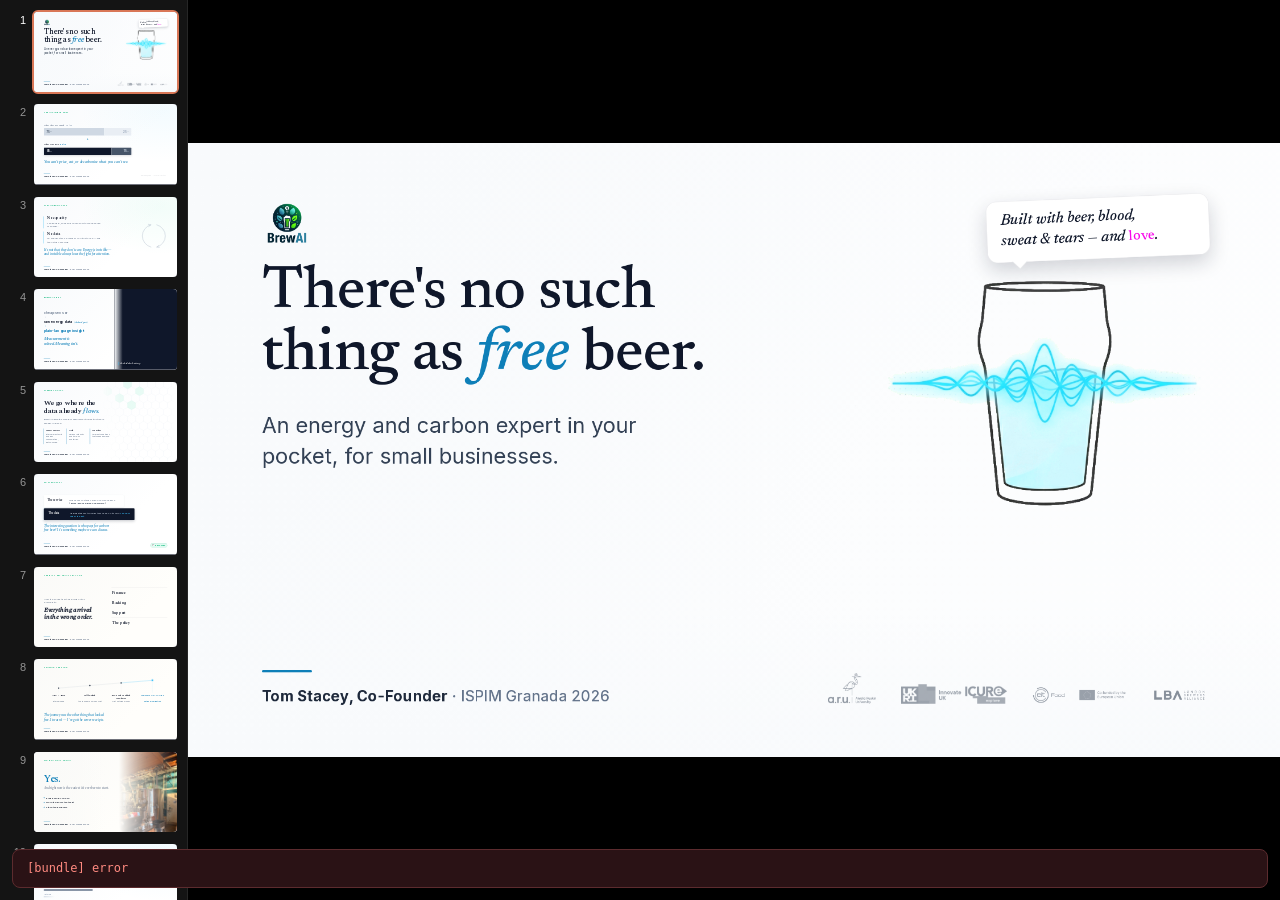
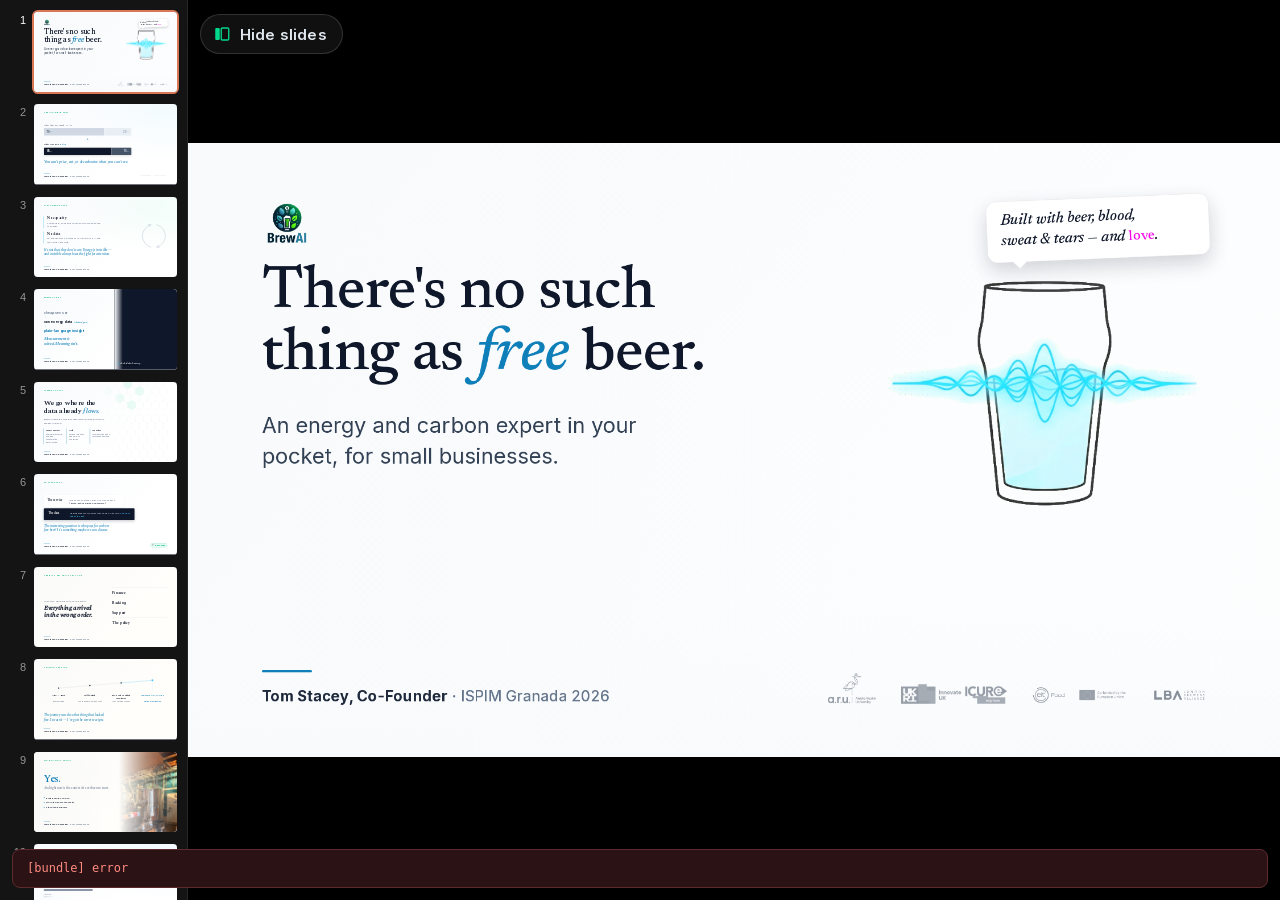
